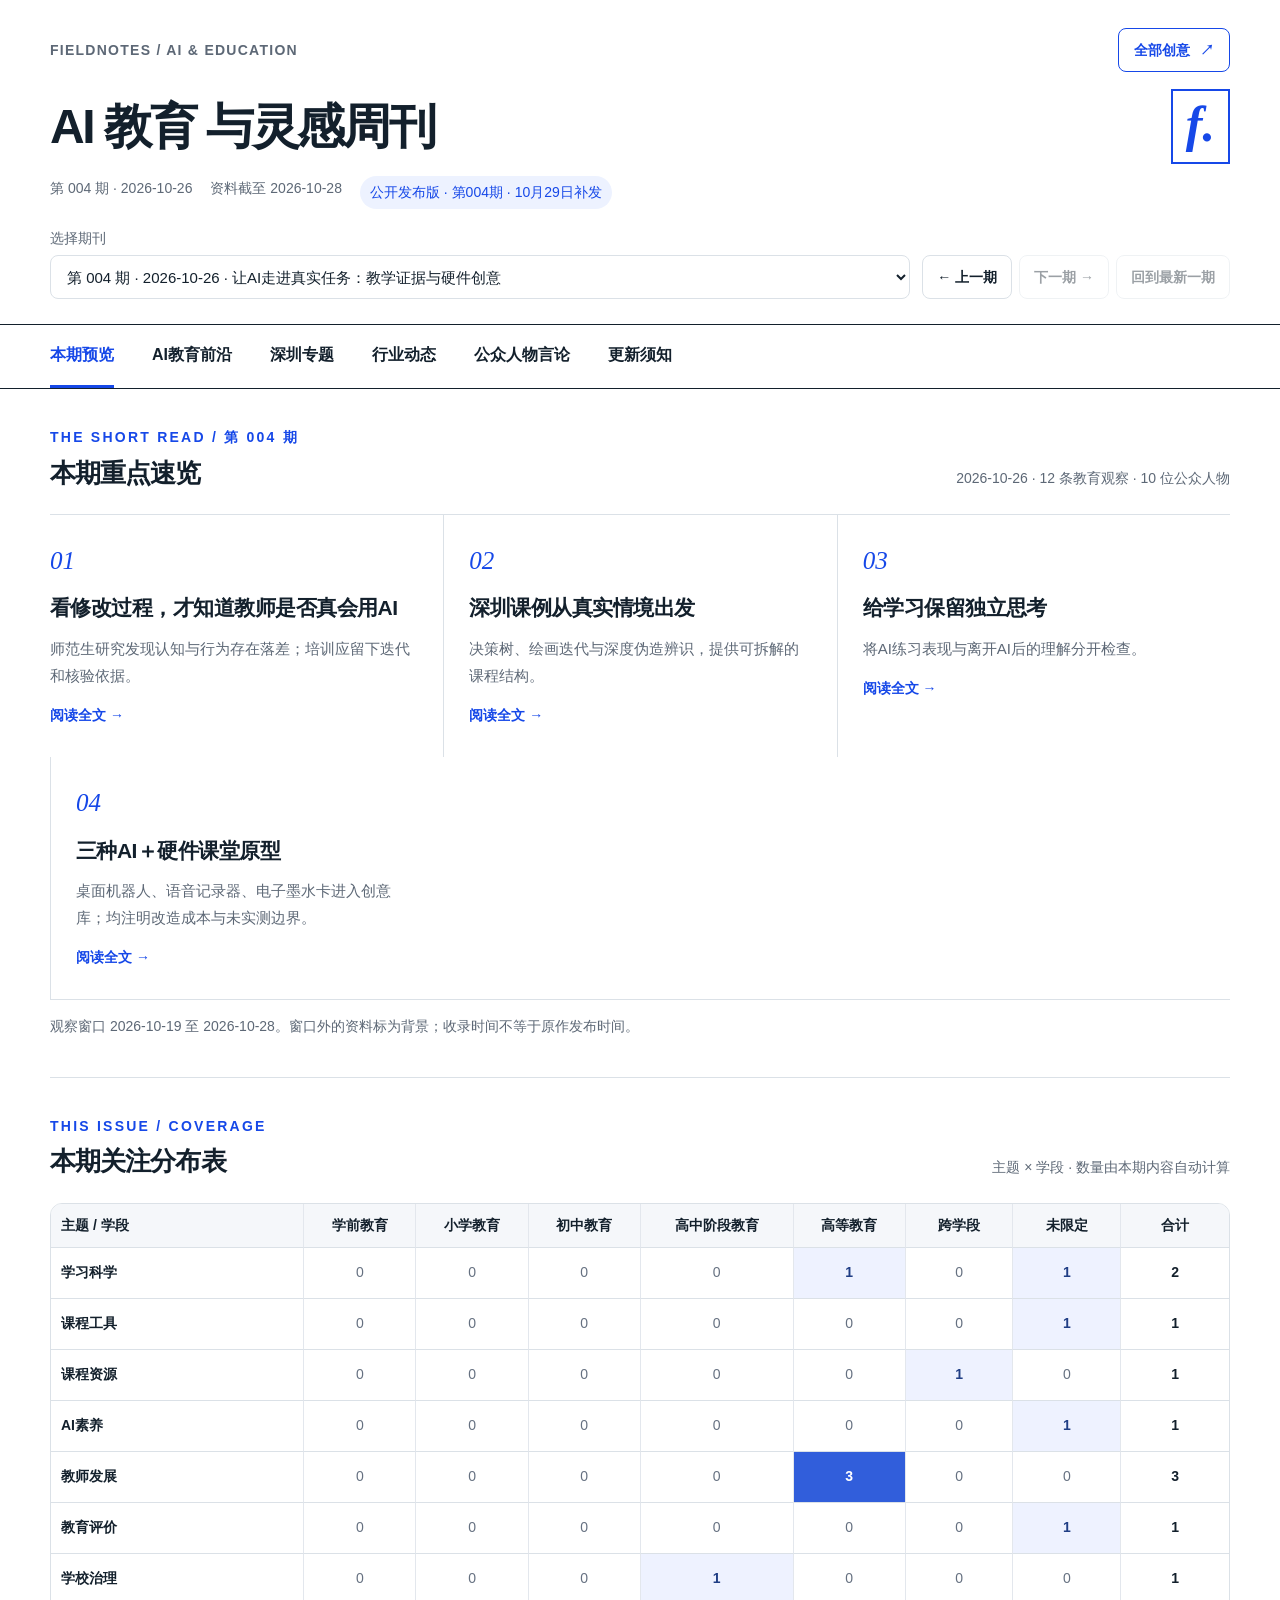
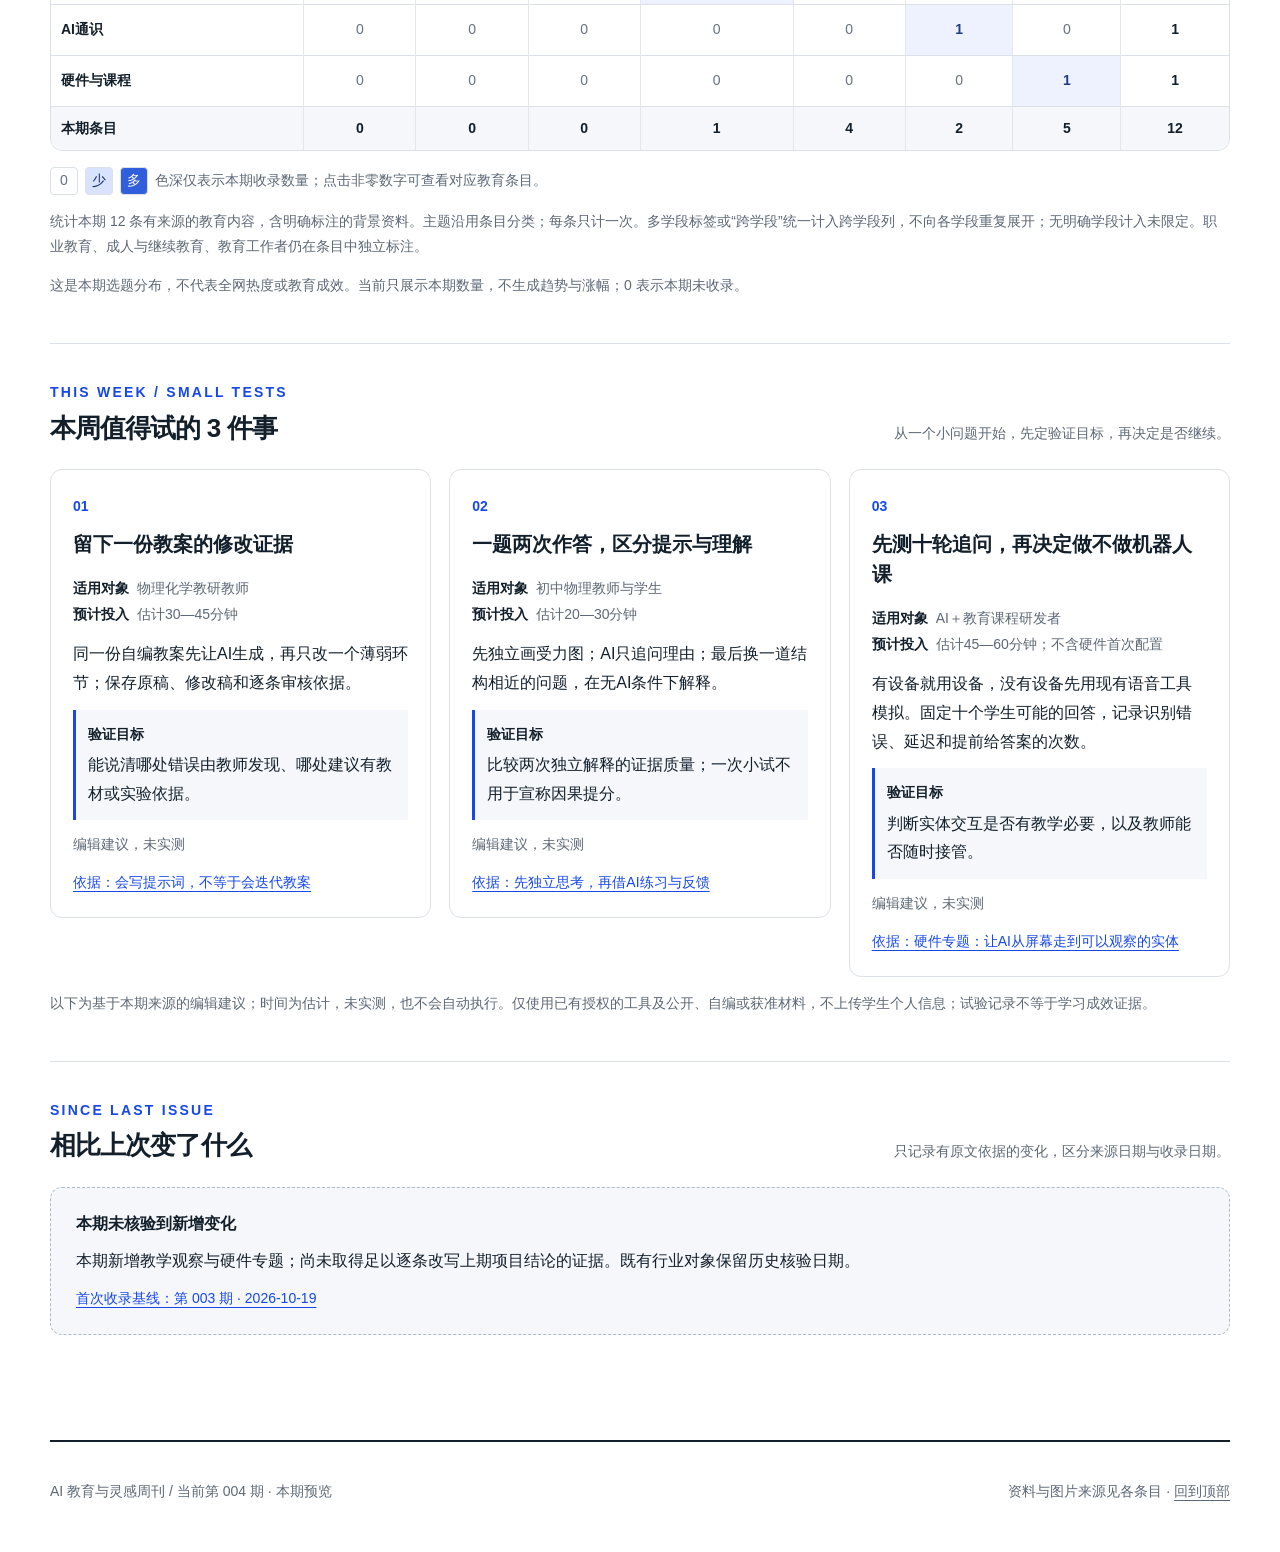
==== docs/index.html @ 8096f020 "Publish issue 004 with verified education updates and three AI hardware ideas" ====
<!doctype html><html lang="zh-CN"><head><meta charset="utf-8"><meta name="viewport" content="width=device-width,initial-scale=1"><meta name="color-scheme" content="light"><meta name="description" content="六页式AI教育周刊与独立累计创意库，保留公开来源与证据边界。"><title>AI 教育与灵感周刊 · 第 004 期</title><style>:root{--ink:#13202c;--blue:#1648e8;--pale:#edf2ff;--line:#dbe1e7;--muted:#5d6876;--paper:#fff;--soft:#f5f7fa;--radius:16px}*{box-sizing:border-box}html{scroll-behavior:smooth;scroll-padding-top:82px}body{margin:0;background:var(--paper);color:var(--ink);font-family:Inter,-apple-system,BlinkMacSystemFont,"Segoe UI","Noto Sans CJK SC","PingFang SC","Microsoft Yahei",sans-serif;font-size:16px;line-height:1.75;-webkit-font-smoothing:antialiased}a{color:var(--blue);text-underline-offset:4px}a:hover{color:#092daf}button,summary,a{-webkit-tap-highlight-color:transparent}button{font:inherit}button:focus-visible,a:focus-visible,summary:focus-visible{outline:3px solid #6f95ff;outline-offset:4px}[hidden]{display:none!important}.wrap{width:min(1180px,calc(100% - 80px));margin:auto}.masthead{padding:28px 0 24px}.eyebrow{display:flex;align-items:center;justify-content:space-between;gap:16px;font-size:13px;letter-spacing:.09em;color:var(--muted);font-weight:650}.edition{color:var(--blue);font-size:13px;background:var(--pale);padding:4px 10px;border-radius:100px;letter-spacing:0}.brand{display:flex;align-items:center;justify-content:space-between;gap:24px;margin:17px 0 12px}.brand h1{font-size:clamp(28px,4vw,48px);line-height:1.2;letter-spacing:-.05em;margin:0;font-weight:800}.mark{font-family:Georgia,serif;font-size:50px;line-height:1;font-style:italic;font-weight:800;color:var(--blue);border:2px solid var(--blue);padding:8px 13px 13px}.meta{font-size:14px;color:var(--muted);margin:0;display:flex;flex-wrap:wrap;gap:3px 18px}.nav-shell{border-block:1px solid var(--ink);background:#fffffff2;backdrop-filter:blur(12px);position:sticky;top:0;z-index:20}.nav{display:flex;gap:27px;overflow:auto;scrollbar-width:none}.nav::-webkit-scrollbar{display:none}.nav a{color:var(--ink);white-space:nowrap;text-decoration:none;font-size:14px;font-weight:700;display:block;padding:15px 0;border-bottom:3px solid transparent;min-height:54px}.nav a:hover,.nav a.active{color:var(--blue);border-bottom-color:var(--blue)}main{padding-bottom:60px}.summary-section{padding:36px 0 38px}.section-head{display:flex;align-items:flex-end;justify-content:space-between;gap:20px;margin:0 0 23px}.section-head h2{font-size:26px;letter-spacing:-.035em;line-height:1.35;margin:0}.section-kicker{font-size:12px;font-weight:750;color:var(--blue);letter-spacing:.16em;margin:0 0 6px}.section-note{font-size:14px;color:var(--muted);max-width:535px;margin:0}.three-grid{display:grid;grid-template-columns:repeat(3,1fr);gap:0;border-block:1px solid var(--line)}.summary-card{padding:24px 25px 26px 0}.summary-card+.summary-card{border-left:1px solid var(--line);padding-left:25px}.summary-number{font-family:Georgia,serif;font-size:25px;color:var(--blue);font-style:italic;display:block;margin-bottom:10px}.summary-card h3{font-size:21px;line-height:1.55;margin:0 0 10px;letter-spacing:-.025em}.summary-card p{font-size:15px;margin:0;color:var(--muted);line-height:1.8}.summary-card a{display:inline-block;margin-top:14px;text-decoration:none;font-size:14px;font-weight:700;min-height:28px}.scope-note{font-size:13px;color:var(--muted);margin:15px 0 0;line-height:1.7}.section{padding:36px 0 45px;border-top:1px solid var(--line)}.news-grid{display:grid;grid-template-columns:1fr 1fr;gap:22px}.news-card{border:1px solid var(--line);border-radius:var(--radius);padding:26px;overflow:hidden;min-width:0}.card-top{display:flex;justify-content:space-between;gap:12px;align-items:flex-start;font-size:13px;color:var(--muted);margin-bottom:14px}.pill{font-size:12px;line-height:1.5;display:inline-block;padding:4px 8px;border-radius:5px;color:#1544c2;background:var(--pale);font-weight:650}.pill.neutral{color:var(--muted);background:#eef1f5}.news-card h3{font-size:21px;line-height:1.55;margin:0 0 15px;letter-spacing:-.025em}.news-card .lead{font-size:16px;margin:0 0 17px}.detail-line{margin:10px 0;color:var(--muted);font-size:15px;line-height:1.8}.detail-line strong{color:var(--ink);display:inline;font-weight:700}.detail-line.application{background:var(--soft);padding:12px 15px;border-left:3px solid var(--blue);margin:17px 0}.facts{font-size:13px;color:var(--muted);margin-top:17px;line-height:1.7;border-top:1px dashed var(--line);padding-top:12px}.sources{display:flex;flex-wrap:wrap;gap:5px 16px;margin:13px 0 0}.sources a{font-size:13px;text-decoration:underline;overflow-wrap:anywhere}.x-grid{display:grid;grid-template-columns:1fr 1fr;gap:22px}.x-card{padding:25px;background:var(--soft);border-radius:var(--radius)}.x-card h3{font-size:20px;margin:0 0 10px}.x-card p{font-size:15px;margin:8px 0}.metrics{font-size:13px;color:var(--muted);border-top:1px solid var(--line);padding-top:12px}.filter-row{display:flex;gap:8px;flex-wrap:wrap;margin:21px 0}.filter{border:1px solid var(--line);border-radius:100px;padding:7px 15px;background:#fff;color:var(--muted);cursor:pointer;font-size:14px;min-height:40px}.filter[aria-pressed=true]{background:var(--ink);color:#fff;border-color:var(--ink)}.result-count{font-size:13px;color:var(--muted);margin:-8px 0 20px}.creative-grid{display:grid;grid-template-columns:repeat(3,1fr);gap:24px;align-items:start}.creative-card{border:1px solid var(--line);border-radius:var(--radius);overflow:hidden;min-width:0;background:#fff}.figure{margin:0;background:#edf0f5;overflow:hidden}.figure a{display:block}.figure img{display:block;width:100%;height:auto;aspect-ratio:16/10;object-fit:cover;object-position:center}.figure figcaption{font-size:12px;line-height:1.65;padding:9px 15px;color:var(--muted);background:var(--soft)}.evidence-gap{min-height:156px;display:flex;flex-direction:column;justify-content:center;padding:24px;color:var(--muted);font-size:14px;background:repeating-linear-gradient(135deg,#f5f7fa,#f5f7fa 10px,#edf0f4 10px,#edf0f4 11px)}.evidence-gap strong{color:var(--ink);font-size:16px}.creative-body{padding:21px}.creative-body h3{font-size:21px;line-height:1.5;letter-spacing:-.035em;margin:11px 0 13px}.creative-body p{font-size:15px;margin:10px 0}.creative-number{font-size:12px;font-weight:700;color:var(--muted);margin-right:9px}.tools{font-size:13px!important;color:var(--muted)}.tools strong{font-weight:600;color:var(--ink)}details{margin-top:15px;border-top:1px solid var(--line);padding-top:12px}summary{cursor:pointer;font-weight:700;font-size:14px;color:var(--blue);padding:4px 0;min-height:36px}details p{font-size:14px!important;line-height:1.9}details p strong{display:block;color:var(--ink)}.creative-body .facts{font-size:12px}.empty-filter{background:var(--soft);padding:28px;border-radius:12px;color:var(--muted)}.watchlist-grid{display:grid;grid-template-columns:repeat(4,1fr);gap:18px}.watch-group{padding:22px;background:var(--soft);border-radius:12px}.watch-group h3{font-size:16px;margin:0 0 15px;color:var(--blue)}.watch-item{border-top:1px solid var(--line);padding:13px 0 0;margin-top:13px}.watch-item:first-of-type{padding-top:0;margin-top:0;border-top:0}.watch-item a{font-size:15px;font-weight:700;text-decoration:none}.watch-item p{font-size:13px;margin:4px 0;color:var(--muted);line-height:1.7}.archive{display:flex;gap:24px;align-items:center;justify-content:space-between;background:var(--pale);border-radius:12px;padding:23px 26px}.archive h3{font-size:18px;margin:0 0 5px}.archive p{font-size:14px;margin:0;color:var(--muted)}.archive a{white-space:nowrap;font-size:14px;font-weight:700}.method{display:grid;grid-template-columns:1fr 1fr;gap:35px}.method h3{font-size:16px;margin:0 0 12px}.method p,.method li{font-size:14px;color:var(--muted);line-height:1.9}.method ol{padding-left:21px;margin:0}.footer{border-top:2px solid var(--ink);padding:23px 0 35px;font-size:13px;color:var(--muted)}.footer-inner{display:flex;justify-content:space-between;gap:20px}.footer a{color:var(--muted)}.skip{position:absolute;left:12px;top:-90px;z-index:40;padding:10px;background:#fff}.skip:focus{top:10px}.note-box{padding:17px 20px;background:var(--soft);border-radius:10px;font-size:14px;color:var(--muted);margin:15px 0}.all-source-label{font-size:12px;color:var(--muted)}
@media(max-width:1000px){.wrap{width:calc(100% - 48px)}.creative-grid{grid-template-columns:repeat(2,1fr)}.watchlist-grid{grid-template-columns:repeat(2,1fr)}.summary-card h3{font-size:19px}.section-note{max-width:450px}.nav{gap:23px}}
@media(max-width:650px){.wrap{width:calc(100% - 36px)}.masthead{padding:20px 0 19px}.eyebrow{font-size:11px;gap:8px;letter-spacing:.07em}.edition{font-size:11px;padding:3px 8px;white-space:nowrap}.brand{margin:17px 0 13px;gap:12px}.brand h1{font-size:30px;letter-spacing:-.055em;line-height:1.28}.mark{font-size:33px;padding:7px 8px 10px;border-width:1.5px}.meta{font-size:12px;gap:3px 12px}.nav{gap:23px}.nav a{font-size:13px;padding:13px 0;min-height:51px}.summary-section{padding:27px 0 27px}.section-head{display:block;margin-bottom:19px}.section-head h2{font-size:24px}.section-note{font-size:14px;margin-top:9px}.three-grid{grid-template-columns:1fr}.summary-card{padding:19px 0 20px;display:grid;grid-template-columns:33px 1fr;column-gap:9px}.summary-card+.summary-card{border-left:0;border-top:1px solid var(--line);padding:20px 0}.summary-number{grid-row:1/4;font-size:23px;margin:0;line-height:1.45}.summary-card h3{font-size:20px;margin-bottom:7px}.summary-card p{font-size:14px}.summary-card a{margin-top:9px}.scope-note{font-size:12px}.section{padding:28px 0 32px}.news-grid,.x-grid{grid-template-columns:1fr;gap:16px}.news-card{padding:21px;border-radius:12px}.news-card h3{font-size:20px}.news-card .lead{font-size:15px}.detail-line{font-size:14px}.creative-grid{grid-template-columns:1fr;gap:20px}.creative-body{padding:21px}.creative-body h3{font-size:22px}.creative-body p{font-size:16px}.figure img{aspect-ratio:16/10}.filter-row{gap:7px;margin:18px 0}.filter{font-size:13px;padding:7px 13px}.watchlist-grid{gap:12px}.watch-group{padding:16px}.watch-item a{font-size:14px}.archive{align-items:flex-start;flex-direction:column;gap:12px;padding:20px}.method{grid-template-columns:1fr;gap:24px}.footer-inner{display:block}.footer-inner p{margin:4px 0}.facts{font-size:12px}}
@media(prefers-reduced-motion:reduce){html{scroll-behavior:auto}*{transition:none!important}}
@media print{.nav-shell,.filter-row,.skip{display:none}.wrap{width:100%}.creative-grid{grid-template-columns:repeat(2,1fr)}.news-card,.creative-card{break-inside:avoid}details{display:block}details>*{display:block}.section{break-before:auto}.masthead{padding-top:0}a{color:var(--ink)}}
@media(max-width:650px){.brand h1 span{display:block}.brand h1{font-size:29px}.mark{font-size:38px}}
.figure img{object-fit:contain}.image-counter{font-size:12px;color:var(--muted)}
.news-card .lead,.detail-line,.creative-body p,.x-card p{font-size:16px}.creative-body details p{font-size:16px!important}.creative-body .tools{font-size:14px!important}.creative-body .facts{font-size:12px}.x-card .metrics{font-size:14px}.sources a{font-size:14px}
.creative-body p.freshness{font-size:12px;color:var(--blue);font-weight:650;line-height:1.7;margin:-3px 0 13px}
/* v2 archive and persistent catalog */
button,select,input{font:inherit}select,input{max-width:100%;color:var(--ink);background:white;border:1px solid var(--line);border-radius:8px;padding:10px 12px;min-height:44px}button{cursor:pointer}button:disabled{opacity:.42;cursor:default}select:focus-visible,input:focus-visible{outline:3px solid #6f95ff;outline-offset:3px}.view-tabs{display:grid;grid-template-columns:1fr 1fr;gap:14px;margin:25px 0 22px}.view-tab{border:1px solid var(--line);border-radius:12px;background:white;text-align:left;padding:18px 22px;color:var(--ink);min-width:0}.view-tab strong{display:block;font-size:20px;line-height:1.4;margin-bottom:5px}.view-tab span{font-size:13px;line-height:1.6;color:var(--muted);display:block}.view-tab[aria-selected=true]{border-color:var(--blue);background:var(--pale)}.view-tab[aria-selected=true] strong{color:var(--blue)}.issue-toolbar{display:flex;align-items:flex-end;gap:12px;flex-wrap:wrap;margin:17px 0 0}.issue-picker{display:grid;gap:5px;flex:1;min-width:230px;font-size:13px;color:var(--muted)}.issue-buttons{display:flex;gap:7px;flex-wrap:wrap}.button{border:1px solid var(--line);border-radius:8px;padding:9px 14px;color:var(--ink);background:white;min-height:44px;display:inline-block;text-decoration:none;font-weight:650;font-size:14px}.button.primary{color:white;background:var(--blue);border-color:var(--blue)}.button:hover:not(:disabled){background:var(--pale);color:var(--blue)}.nav button{color:var(--ink);white-space:nowrap;text-decoration:none;font-size:14px;font-weight:700;padding:15px 0;border:0;border-bottom:3px solid transparent;min-height:54px;background:none;cursor:pointer}.nav button.active,.nav button:hover{color:var(--blue);border-bottom-color:var(--blue)}.sr-only{position:absolute;width:1px;height:1px;padding:0;margin:-1px;overflow:hidden;clip:rect(0,0,0,0);white-space:nowrap;border:0}.tag-list{display:flex;gap:6px;flex-wrap:wrap;margin:8px 0 12px}.issue-note{font-size:14px;color:var(--muted);margin:0 0 22px}.catalog-head{padding-top:34px}.library-actions{display:flex;gap:9px;flex-wrap:wrap;margin-top:16px}.catalog-controls{border-block:1px solid var(--line);padding:20px 0;margin-bottom:24px}.filter-set{border:0;margin:0 0 15px;padding:0;min-width:0}.filter-set legend{font-size:13px;font-weight:750;margin:0 0 9px;float:none}.filter-set .filter-row{margin:0}.filter-set .filter{min-height:44px;border-radius:7px;padding:7px 11px}.scope-row{display:flex;flex-wrap:wrap;gap:9px;margin-bottom:12px}.scope-button{border:1px solid var(--line);background:white;border-radius:8px;min-height:44px;padding:8px 16px;font-weight:650}.scope-button[aria-pressed=true]{background:var(--blue);border-color:var(--blue);color:white}.search-row{display:grid;grid-template-columns:minmax(180px,1fr) 170px auto;gap:12px;align-items:end;margin-top:18px}.search-row label{display:grid;gap:5px;font-size:13px;font-weight:650}.criteria-note{font-size:13px;color:var(--muted);line-height:1.8;margin:14px 0 0}.creative-card{scroll-margin-top:78px}.creative-body .tag-list .pill{font-size:11px}.creative-body .catalog-meta{font-size:12px;line-height:1.9;color:var(--muted);margin:14px 0 0}.creative-body .uses{font-size:14px;color:var(--muted)}.featured-grid{display:grid;grid-template-columns:repeat(3,1fr);gap:16px}.featured-card{border:1px solid var(--line);padding:20px;border-radius:12px;min-width:0}.featured-card h3{font-size:18px;line-height:1.5;margin:8px 0}.featured-card p{font-size:14px;color:var(--muted);margin:9px 0}.text-button{border:0;background:none;padding:8px 0;color:var(--blue);font-weight:700;text-align:left;min-height:40px;font-size:14px}.x-card{min-width:0;overflow-wrap:anywhere}.x-card .role{font-size:13px;color:var(--muted)}.x-card details .facts{font-size:12px}.archive-list{display:grid;gap:10px}.archive-item{display:flex;align-items:center;justify-content:space-between;gap:20px;border:1px solid var(--line);padding:18px 22px;border-radius:10px}.archive-item p{font-size:13px;color:var(--muted);margin:3px 0}.requirements{margin-top:28px}.requirements article{max-width:850px}.requirements h3{font-size:18px;margin-top:28px}.requirements p,.requirements li{font-size:15px;color:var(--muted)}.requirements summary{font-size:18px}.nojs{padding:14px;background:#fff4d3;border-radius:8px}.evidence-gap{min-height:200px}.all-source-label{line-height:1.8}.figure img{height:auto;object-fit:contain}.news-card .lead{font-size:16px}.pill{overflow-wrap:anywhere}.subhead{font-size:17px;margin:22px 0 12px}.scope-note{max-width:90ch}
@media(max-width:900px){.featured-grid{grid-template-columns:repeat(2,1fr)}}
@media(max-width:650px){.view-tabs{gap:9px;margin:20px 0}.view-tab{padding:15px 13px}.view-tab strong{font-size:18px}.view-tab span{font-size:12px}.issue-toolbar{gap:10px}.issue-picker{min-width:0;flex-basis:100%}.issue-picker select{width:100%}.issue-buttons{width:100%}.issue-buttons .button{flex:1;padding:9px 7px;font-size:13px}.nav button{font-size:13px;min-height:51px;padding:13px 0}.search-row{grid-template-columns:1fr 1fr;gap:10px}.search-row label:first-child{grid-column:1/-1}.search-row .button{height:46px}.featured-grid{grid-template-columns:1fr}.featured-card{padding:18px}.archive-item{align-items:flex-start;gap:12px;flex-direction:column;padding:18px}.filter-set .filter{font-size:12px;padding:7px 9px}.catalog-head{padding-top:27px}.scope-button{font-size:13px;padding:9px 12px}.tag-list{gap:5px}.library-actions .button{font-size:13px}.brand h1{font-size:29px}.issue-note{font-size:13px}.catalog-meta{overflow-wrap:anywhere}}
@media print{.issue-toolbar,.view-tabs,.catalog-controls,.library-actions,.text-button{display:none}.featured-grid{grid-template-columns:repeat(2,1fr)}.creative-card[hidden]{display:none!important}}
/* v3: a focused weekly, with the cumulative library on its own route. */
.library-shortcut{display:inline-flex;gap:10px;align-items:center;justify-content:center;min-height:44px;padding:8px 15px;border:1px solid var(--blue);border-radius:8px;color:var(--blue);font-size:14px;font-weight:750;letter-spacing:0;text-decoration:none;white-space:nowrap;background:#fff}.library-shortcut:hover,.library-shortcut.current{background:var(--pale)}.eyebrow{font-size:14px}.edition{font-size:14px}.masthead{padding-bottom:25px}.weekly-page{scroll-margin-top:80px}.weekly-page>.section:first-child{border-top:0}.nav{gap:38px}.nav a{font-size:16px;padding:16px 0;min-height:58px}.library-return-row{display:flex;justify-content:space-between;align-items:center;gap:14px;margin:0 0 28px}.library-badge{font-size:14px;color:var(--muted)}.matrix-scroll{width:100%;overflow-x:auto;border:1px solid var(--line);border-radius:12px;-webkit-overflow-scrolling:touch}.matrix-scroll:focus-visible{outline:3px solid #6f95ff;outline-offset:3px}.attention-table{border-collapse:separate;border-spacing:0;width:100%;min-width:780px;font-size:14px;text-align:center;line-height:1.5}.attention-table th,.attention-table td{padding:11px 10px;border-bottom:1px solid var(--line);border-right:1px solid #e3e7ed}.attention-table thead th{background:var(--soft);font-weight:700;vertical-align:middle;min-width:74px}.attention-table th:first-child{min-width:174px;text-align:left;position:sticky;left:0;background:#fff;z-index:1}.attention-table thead th:first-child,.attention-table tfoot th:first-child{background:var(--soft)}.attention-table th:last-child,.attention-table td:last-child{border-right:0}.attention-table tfoot td,.attention-table tfoot th{font-weight:750;background:var(--soft);border-bottom:0}.heat{font-variant-numeric:tabular-nums}.heat a{display:flex;align-items:center;justify-content:center;min-height:28px;color:inherit;text-decoration:none;font-weight:750;border-radius:5px}.heat a:hover{outline:2px solid var(--blue)}.heat-0{background:#fff;color:#657080}.heat-1{background:#eef2ff;color:#203e85}.heat-2{background:#d9e3ff;color:#173477}.heat-3{background:#abc1ff;color:#102f76}.heat-4{background:#315edb;color:#fff}.row-total{font-weight:750}.matrix-key{display:flex;gap:7px;align-items:center;flex-wrap:wrap;font-size:14px;color:var(--muted);margin:16px 0 0}.matrix-key .heat{display:inline-flex;align-items:center;justify-content:center;min-width:28px;min-height:28px;border:1px solid var(--line);border-radius:4px;font-size:14px}.criteria-note,.scope-note,.section-kicker,.card-top,.pill,.facts,.all-source-label,.footer,.image-counter,.figure figcaption,.creative-number,.result-count,.filter-set legend,.issue-picker,.search-row label,.creative-body .catalog-meta,.creative-body .freshness,.creative-body .facts,.creative-body .tag-list .pill,.x-card .role{font-size:14px!important}.requirements-copy{max-width:850px}.requirements-copy h3{font-size:20px;margin:30px 0 10px}.requirements-copy p,.requirements-copy li{font-size:16px;line-height:1.9;color:var(--muted)}.issue-picker select{font-size:15px}.catalog-controls .filter,.scope-button{font-size:14px}.brand h1 span+span:before{content:' '}
@media(max-width:650px){.eyebrow{gap:12px;font-size:14px;line-height:1.45;letter-spacing:.025em}.eyebrow>span{max-width:195px}.library-shortcut{font-size:14px;min-width:108px;padding:8px 11px;gap:6px}.meta{font-size:14px;gap:7px 12px}.edition{font-size:14px}.brand{margin-top:22px}.brand h1{font-size:29px}.brand h1 span+span:before{content:''}.nav{display:grid;grid-template-columns:repeat(5,1fr);gap:5px;overflow:visible}.nav a{font-size:14px;white-space:normal;display:flex;text-align:center;align-items:center;justify-content:center;line-height:1.45;padding:13px 1px;min-height:63px}.issue-buttons .button{font-size:14px;padding:9px 6px}.issue-picker select{font-size:14px}.section-kicker{letter-spacing:.07em}.library-return-row{align-items:flex-start;margin-bottom:24px}.library-return-row .button{max-width:78%}.library-badge{line-height:1.5}.filter-set .filter{font-size:14px;padding:8px 10px}.scope-button{font-size:14px}.issue-note{font-size:14px}.matrix-key{font-size:14px;line-height:1.8}.attention-table th,.attention-table td{padding:9px 8px}.attention-table th:first-child{min-width:163px}.weekly-page{scroll-margin-top:74px}}
@media print{.library-shortcut,.library-return-row,.nav-shell{display:none}.matrix-scroll{overflow:visible}.attention-table{min-width:0;font-size:10px}.attention-table th,.attention-table td{padding:6px 3px}.attention-table th:first-child{position:static;min-width:0}.attention-table thead th{min-width:0}}

/* v4: compact, evidenced person profiles above the original issue update. */
.x-grid{align-items:start}.person-card{background:#fff;border:1px solid var(--line);scroll-margin-top:82px}.profile-heading{display:grid;grid-template-columns:88px minmax(0,1fr);gap:18px;align-items:center}.portrait-link{display:block;width:88px;height:104px;border-radius:10px;overflow:hidden;background:var(--soft)}.portrait{display:block;width:88px;height:104px;object-fit:cover;object-position:center 30%}.portrait-placeholder{display:flex;width:88px;height:104px;align-items:center;justify-content:center;border:1px dashed #aab7c8;border-radius:10px;background:var(--soft);text-align:center;font-size:14px;line-height:1.5;color:var(--muted)}.x-card .profile-kicker{color:var(--blue);font-size:14px;margin:0 0 3px}.x-card h3.person-name{font-size:23px;line-height:1.3;letter-spacing:-.025em;margin:0 0 6px}.x-card p.person-identity{font-size:14px;line-height:1.65;margin:0;color:var(--muted)}.x-card p.person-bio{margin:18px 0 12px;line-height:1.8}.person-bio span+span:before{content:' '}.x-card p.follow-reason{font-size:15px;line-height:1.8;color:var(--muted);margin:12px 0}.follow-reason strong{color:var(--ink);display:block;font-size:14px;font-weight:700}.profile-details{margin-top:14px;padding-top:9px}.profile-details summary{min-height:44px;display:list-item;padding:8px 0;font-size:14px}.contribution-list{padding-left:21px;margin:11px 0 17px}.contribution-list li{padding-left:2px;margin:0 0 16px}.profile-details .contribution-list p{font-size:16px!important;line-height:1.8;margin:0}.contribution-list .sources{margin-top:5px}.x-card p.profile-source-label{font-size:14px!important;font-weight:700;margin:16px 0 0}.x-card .portrait-credit,.x-card .portrait-rights{font-size:14px!important;color:var(--muted);line-height:1.75;margin:12px 0 0}.x-card p.profile-updated{font-size:14px;color:var(--muted);margin:8px 0 0}.person-update{margin-top:21px;padding-top:21px;border-top:1px solid var(--line)}.person-update .card-top{margin-bottom:11px;align-items:center;flex-wrap:wrap}.person-update h4{font-size:20px;line-height:1.5;letter-spacing:-.025em;margin:10px 0 12px}.person-update .role{margin-bottom:8px}.person-card a{overflow-wrap:anywhere}.person-card p,.person-card li{max-width:100%}.person-update .all-source-label{font-size:14px!important}.person-card:focus{outline:3px solid #6f95ff;outline-offset:4px}
@media(max-width:650px){.person-card{padding:20px;border-radius:12px}.profile-heading{grid-template-columns:68px minmax(0,1fr);gap:13px}.portrait-link,.portrait,.portrait-placeholder{width:68px;height:82px}.portrait-placeholder{font-size:14px}.x-card h3.person-name{font-size:22px}.x-card p.person-bio{font-size:16px;margin:15px 0 10px}.person-update{margin-top:17px;padding-top:17px}.profile-details{margin-top:10px}.x-card p.follow-reason{font-size:15px}.person-card{scroll-margin-top:74px}}

/* v4: bounded editorial tests and evidence-aware change records. */
.experiment-grid{display:grid;grid-template-columns:repeat(3,minmax(0,1fr));gap:18px;align-items:start}.experiment-card{border:1px solid var(--line);border-radius:12px;padding:22px;min-width:0}.experiment-number{font-size:14px;font-weight:750;color:var(--blue)}.experiment-card h3{font-size:20px;line-height:1.5;margin:9px 0 16px}.experiment-card p{font-size:16px;line-height:1.8;margin:12px 0}.experiment-card .experiment-meta{font-size:14px;color:var(--muted);line-height:1.9}.experiment-meta strong{font-weight:700;color:var(--ink);margin-right:8px}.verification-goal{padding:12px;background:var(--soft);border-left:3px solid var(--blue)}.verification-goal strong{display:block;font-size:14px;margin-bottom:4px}.experiment-card .experiment-status{font-size:14px;color:var(--muted)}.changes-baseline{border:1px dashed #acbacd;border-radius:12px;padding:22px 25px;background:var(--soft)}.changes-baseline p{margin:0 0 9px;font-size:16px}.changes-baseline a{font-size:14px}.change-list{display:grid;gap:18px}.change-card{border:1px solid var(--line);border-radius:12px;padding:22px}.change-card h3{font-size:20px}.evidence-types{padding-left:21px;margin-top:0}.evidence-types li{margin-bottom:11px}.evidence-types strong{color:var(--ink);display:block}.revision-log{list-style:none!important;padding-left:0!important}.revision-log li{padding:10px 0;border-bottom:1px solid var(--line)}.revision-log li:first-child{padding-top:0}.revision-log strong{display:block;color:var(--ink);font-size:14px}.revision-log span{display:block;margin-top:3px}.method .no-corrections{font-size:14px}.method h3:not(:first-child){margin-top:22px}
@media(max-width:900px){.experiment-grid{grid-template-columns:1fr}.experiment-card{padding:21px}.experiment-card h3{margin-top:5px}.changes-baseline{padding:20px}}

.contribution-title{display:block;font-size:16px;line-height:1.65;margin-bottom:5px}.profile-details .contribution-list p.contribution-boundary,.profile-details .profile-limit{font-size:14px!important;color:var(--muted);line-height:1.8;margin-top:7px}.x-card .evidence-update-note{font-size:14px;color:var(--muted);line-height:1.8;border-left:2px solid var(--line);padding-left:10px;margin-top:13px}.evidence-updates{padding-left:21px}.evidence-updates strong{font-size:14px;color:var(--ink)}

/* Shenzhen issue-scoped cards */
.shenzhen-grid{display:grid;grid-template-columns:repeat(2,minmax(0,1fr));gap:22px}.shenzhen-card{padding:25px;border:1px solid var(--line);border-radius:16px;background:var(--paper);min-width:0}.shenzhen-card h3{font-size:22px;line-height:1.5;margin:8px 0 16px}.shenzhen-card .section-kicker{letter-spacing:.025em}.shenzhen-group-title{margin-top:36px;font-size:23px}.shenzhen-card .sources{overflow-wrap:anywhere}@media(max-width:650px){.shenzhen-grid{grid-template-columns:1fr}.shenzhen-card{padding:20px}.shenzhen-card h3{font-size:21px}.nav{gap:3px}.nav a{font-size:13px}}

/* Issue 002 industry review extension */
.education-group-nav,.industry-index{display:flex;flex-wrap:wrap;gap:10px;margin:22px 0}.education-group-nav a,.industry-index a{display:block;padding:8px 14px;border:1px solid var(--line);border-radius:8px;font-size:14px;text-decoration:none}.education-group{padding-top:20px}.education-group>h3{font-size:23px}.industry-grid{display:grid;grid-template-columns:1fr 1fr;gap:24px;align-items:start}.industry-card{border:1px solid var(--line);border-radius:16px;padding:26px;min-width:0}.industry-card h3{font-size:23px;line-height:1.5;margin:10px 0}.industry-card h4{margin:18px 0 7px;font-size:15px}.industry-card p,.industry-card li{font-size:15px;overflow-wrap:anywhere}.industry-card ul{padding-left:20px}.industry-finance{background:var(--soft);border-left:3px solid var(--blue);padding:16px;margin:16px 0}.industry-finance p{margin:7px 0}.industry-boundary{font-size:13px!important;color:var(--muted)}.industry-followup{border-top:1px dashed var(--line);padding-top:12px}.industry-pending{padding:20px;background:var(--soft);border-radius:12px;margin-top:24px}@media(max-width:700px){.industry-grid{grid-template-columns:1fr}.industry-card{padding:20px}.nav{gap:20px}}

.industry-course-compare{margin:28px 0;padding:20px;background:var(--soft);border-radius:12px}.industry-compare-card{padding:16px;background:white;border:1px solid var(--line);border-radius:10px}.industry-compare-card h4{margin:0 0 8px}.industry-compare-card .detail-line{font-size:14px}
</style></head><body><a class="skip" href="#main">跳到正文</a><header class="wrap masthead" id="top"><div class="eyebrow"><span>FIELDNOTES / AI & EDUCATION</span><a id="open-library" class="library-shortcut" href="#issue=004&amp;page=preview&amp;view=library" data-open-library>全部创意 <span aria-hidden="true">↗</span></a></div><div class="brand"><h1><span>AI 教育</span><span>与灵感周刊</span></h1><span class="mark" aria-hidden="true">f.</span></div><p class="meta"><span id="issue-label">第 004 期 · 2026-10-26</span><span>资料截至 2026-10-28</span><span class="edition">公开发布版 · 第004期 · 10月29日补发</span></p><div class="issue-toolbar" id="issue-toolbar"><label class="issue-picker" for="issue-select">选择期刊<select id="issue-select"><option value="004" selected>第 004 期 · 2026-10-26 · 让AI走进真实任务：教学证据与硬件创意</option><option value="003">第 003 期 · 2026-10-19 · 从工具采用到学习证据</option><option value="002">第 002 期 · 2026-10-12 · 从AI辅助到独立学习</option><option value="001">第 001 期 · 2026-10-06 · 全球 AI 教育与创意观察</option></select></label><div class="issue-buttons"><button id="previous-issue" class="button" disabled>← 上一期</button><button id="next-issue" class="button" disabled>下一期 →</button><button id="latest-issue" class="button" disabled>回到最新一期</button></div></div><p class="sr-only" id="issue-status" aria-live="polite"></p></header><div class="nav-shell" id="weekly-navigation"><nav class="wrap nav" aria-label="周报页面"><a href="#issue=004&amp;page=preview" data-page="preview" class="active" aria-current="page">本期预览</a><a href="#issue=004&amp;page=education" data-page="education">AI教育前沿</a><a href="#issue=004&amp;page=shenzhen" data-page="shenzhen">深圳专题</a><a href="#issue=004&amp;page=industry" data-page="industry">行业动态</a><a href="#issue=004&amp;page=people" data-page="people">公众人物言论</a><a href="#issue=004&amp;page=updates" data-page="updates">更新须知</a></nav></div><main class="wrap" id="main"><noscript><p class="nojs">请启用浏览器 JavaScript 以使用六个页面、切期与独立创意库。当前显示最新一期预览。</p></noscript><div id="weekly-panel"><div id="issue-content"><div class="weekly-page" id="page-preview" data-weekly-page="preview"><section class="summary-section" id="digest"><div class="section-head"><div><p class="section-kicker">THE SHORT READ / 第 004 期</p><h2>本期重点速览</h2></div><p class="section-note">2026-10-26 · 12 条教育观察 · 10 位公众人物</p></div><div class="three-grid"><article class="summary-card"><span class="summary-number">01</span><h3>看修改过程，才知道教师是否真会用AI</h3><p>师范生研究发现认知与行为存在落差；培训应留下迭代和核验依据。</p><a href="#issue=004&amp;page=education&amp;focus=e004-01" data-page="education" data-focus="e004-01">阅读全文 →</a></article><article class="summary-card"><span class="summary-number">02</span><h3>深圳课例从真实情境出发</h3><p>决策树、绘画迭代与深度伪造辨识，提供可拆解的课程结构。</p><a href="#issue=004&amp;page=education&amp;focus=e004-11" data-page="education" data-focus="e004-11">阅读全文 →</a></article><article class="summary-card"><span class="summary-number">03</span><h3>给学习保留独立思考</h3><p>将AI练习表现与离开AI后的理解分开检查。</p><a href="#issue=004&amp;page=education&amp;focus=e004-02" data-page="education" data-focus="e004-02">阅读全文 →</a></article><article class="summary-card"><span class="summary-number">04</span><h3>三种AI＋硬件课堂原型</h3><p>桌面机器人、语音记录器、电子墨水卡进入创意库；均注明改造成本与未实测边界。</p><a href="#issue=004&amp;page=education&amp;focus=e004-12" data-page="education" data-focus="e004-12">阅读全文 →</a></article></div><p class="scope-note">观察窗口 2026-10-19 至 2026-10-28。窗口外的资料标为背景；收录时间不等于原作发布时间。</p></section><section class="section" id="distribution"><div class="section-head"><div><p class="section-kicker">THIS ISSUE / COVERAGE</p><h2>本期关注分布表</h2></div><p class="section-note">主题 × 学段 · 数量由本期内容自动计算</p></div><div class="matrix-scroll" role="region" aria-label="本期关注分布表，可横向滚动" tabindex="0"><table class="attention-table"><caption class="sr-only">第 004 期教育收录：按原有主题标签与单一学段桶统计，共 12 条。</caption><thead><tr><th scope="col">主题 / 学段</th><th scope="col">学前教育</th><th scope="col">小学教育</th><th scope="col">初中教育</th><th scope="col">高中阶段教育</th><th scope="col">高等教育</th><th scope="col">跨学段</th><th scope="col">未限定</th><th scope="col">合计</th></tr></thead><tbody><tr><th scope="row">学习科学</th><td class="heat heat-0" data-topic="学习科学" data-stage="学前教育" data-count="0"><span>0</span></td><td class="heat heat-0" data-topic="学习科学" data-stage="小学教育" data-count="0"><span>0</span></td><td class="heat heat-0" data-topic="学习科学" data-stage="初中教育" data-count="0"><span>0</span></td><td class="heat heat-0" data-topic="学习科学" data-stage="高中阶段教育" data-count="0"><span>0</span></td><td class="heat heat-1" data-topic="学习科学" data-stage="高等教育" data-count="1"><a href="#issue=004&amp;page=education&amp;focus=e004-01" data-page="education" data-focus="e004-01" aria-label="学习科学，高等教育，1 条，查看教育前沿">1</a></td><td class="heat heat-0" data-topic="学习科学" data-stage="跨学段" data-count="0"><span>0</span></td><td class="heat heat-1" data-topic="学习科学" data-stage="未限定" data-count="1"><a href="#issue=004&amp;page=education&amp;focus=e004-02" data-page="education" data-focus="e004-02" aria-label="学习科学，未限定，1 条，查看教育前沿">1</a></td><td class="row-total">2</td></tr><tr><th scope="row">课程工具</th><td class="heat heat-0" data-topic="课程工具" data-stage="学前教育" data-count="0"><span>0</span></td><td class="heat heat-0" data-topic="课程工具" data-stage="小学教育" data-count="0"><span>0</span></td><td class="heat heat-0" data-topic="课程工具" data-stage="初中教育" data-count="0"><span>0</span></td><td class="heat heat-0" data-topic="课程工具" data-stage="高中阶段教育" data-count="0"><span>0</span></td><td class="heat heat-0" data-topic="课程工具" data-stage="高等教育" data-count="0"><span>0</span></td><td class="heat heat-0" data-topic="课程工具" data-stage="跨学段" data-count="0"><span>0</span></td><td class="heat heat-1" data-topic="课程工具" data-stage="未限定" data-count="1"><a href="#issue=004&amp;page=education&amp;focus=e004-03" data-page="education" data-focus="e004-03" aria-label="课程工具，未限定，1 条，查看教育前沿">1</a></td><td class="row-total">1</td></tr><tr><th scope="row">课程资源</th><td class="heat heat-0" data-topic="课程资源" data-stage="学前教育" data-count="0"><span>0</span></td><td class="heat heat-0" data-topic="课程资源" data-stage="小学教育" data-count="0"><span>0</span></td><td class="heat heat-0" data-topic="课程资源" data-stage="初中教育" data-count="0"><span>0</span></td><td class="heat heat-0" data-topic="课程资源" data-stage="高中阶段教育" data-count="0"><span>0</span></td><td class="heat heat-0" data-topic="课程资源" data-stage="高等教育" data-count="0"><span>0</span></td><td class="heat heat-1" data-topic="课程资源" data-stage="跨学段" data-count="1"><a href="#issue=004&amp;page=education&amp;focus=e004-04" data-page="education" data-focus="e004-04" aria-label="课程资源，跨学段，1 条，查看教育前沿">1</a></td><td class="heat heat-0" data-topic="课程资源" data-stage="未限定" data-count="0"><span>0</span></td><td class="row-total">1</td></tr><tr><th scope="row">AI素养</th><td class="heat heat-0" data-topic="AI素养" data-stage="学前教育" data-count="0"><span>0</span></td><td class="heat heat-0" data-topic="AI素养" data-stage="小学教育" data-count="0"><span>0</span></td><td class="heat heat-0" data-topic="AI素养" data-stage="初中教育" data-count="0"><span>0</span></td><td class="heat heat-0" data-topic="AI素养" data-stage="高中阶段教育" data-count="0"><span>0</span></td><td class="heat heat-0" data-topic="AI素养" data-stage="高等教育" data-count="0"><span>0</span></td><td class="heat heat-0" data-topic="AI素养" data-stage="跨学段" data-count="0"><span>0</span></td><td class="heat heat-1" data-topic="AI素养" data-stage="未限定" data-count="1"><a href="#issue=004&amp;page=education&amp;focus=e004-05" data-page="education" data-focus="e004-05" aria-label="AI素养，未限定，1 条，查看教育前沿">1</a></td><td class="row-total">1</td></tr><tr><th scope="row">教师发展</th><td class="heat heat-0" data-topic="教师发展" data-stage="学前教育" data-count="0"><span>0</span></td><td class="heat heat-0" data-topic="教师发展" data-stage="小学教育" data-count="0"><span>0</span></td><td class="heat heat-0" data-topic="教师发展" data-stage="初中教育" data-count="0"><span>0</span></td><td class="heat heat-0" data-topic="教师发展" data-stage="高中阶段教育" data-count="0"><span>0</span></td><td class="heat heat-4" data-topic="教师发展" data-stage="高等教育" data-count="3"><a href="#issue=004&amp;page=education&amp;focus=e004-06" data-page="education" data-focus="e004-06" aria-label="教师发展，高等教育，3 条，查看教育前沿">3</a></td><td class="heat heat-0" data-topic="教师发展" data-stage="跨学段" data-count="0"><span>0</span></td><td class="heat heat-0" data-topic="教师发展" data-stage="未限定" data-count="0"><span>0</span></td><td class="row-total">3</td></tr><tr><th scope="row">教育评价</th><td class="heat heat-0" data-topic="教育评价" data-stage="学前教育" data-count="0"><span>0</span></td><td class="heat heat-0" data-topic="教育评价" data-stage="小学教育" data-count="0"><span>0</span></td><td class="heat heat-0" data-topic="教育评价" data-stage="初中教育" data-count="0"><span>0</span></td><td class="heat heat-0" data-topic="教育评价" data-stage="高中阶段教育" data-count="0"><span>0</span></td><td class="heat heat-0" data-topic="教育评价" data-stage="高等教育" data-count="0"><span>0</span></td><td class="heat heat-0" data-topic="教育评价" data-stage="跨学段" data-count="0"><span>0</span></td><td class="heat heat-1" data-topic="教育评价" data-stage="未限定" data-count="1"><a href="#issue=004&amp;page=education&amp;focus=e004-08" data-page="education" data-focus="e004-08" aria-label="教育评价，未限定，1 条，查看教育前沿">1</a></td><td class="row-total">1</td></tr><tr><th scope="row">学校治理</th><td class="heat heat-0" data-topic="学校治理" data-stage="学前教育" data-count="0"><span>0</span></td><td class="heat heat-0" data-topic="学校治理" data-stage="小学教育" data-count="0"><span>0</span></td><td class="heat heat-0" data-topic="学校治理" data-stage="初中教育" data-count="0"><span>0</span></td><td class="heat heat-1" data-topic="学校治理" data-stage="高中阶段教育" data-count="1"><a href="#issue=004&amp;page=education&amp;focus=e004-09" data-page="education" data-focus="e004-09" aria-label="学校治理，高中阶段教育，1 条，查看教育前沿">1</a></td><td class="heat heat-0" data-topic="学校治理" data-stage="高等教育" data-count="0"><span>0</span></td><td class="heat heat-0" data-topic="学校治理" data-stage="跨学段" data-count="0"><span>0</span></td><td class="heat heat-0" data-topic="学校治理" data-stage="未限定" data-count="0"><span>0</span></td><td class="row-total">1</td></tr><tr><th scope="row">AI通识</th><td class="heat heat-0" data-topic="AI通识" data-stage="学前教育" data-count="0"><span>0</span></td><td class="heat heat-0" data-topic="AI通识" data-stage="小学教育" data-count="0"><span>0</span></td><td class="heat heat-0" data-topic="AI通识" data-stage="初中教育" data-count="0"><span>0</span></td><td class="heat heat-0" data-topic="AI通识" data-stage="高中阶段教育" data-count="0"><span>0</span></td><td class="heat heat-0" data-topic="AI通识" data-stage="高等教育" data-count="0"><span>0</span></td><td class="heat heat-1" data-topic="AI通识" data-stage="跨学段" data-count="1"><a href="#issue=004&amp;page=education&amp;focus=e004-11" data-page="education" data-focus="e004-11" aria-label="AI通识，跨学段，1 条，查看教育前沿">1</a></td><td class="heat heat-0" data-topic="AI通识" data-stage="未限定" data-count="0"><span>0</span></td><td class="row-total">1</td></tr><tr><th scope="row">硬件与课程</th><td class="heat heat-0" data-topic="硬件与课程" data-stage="学前教育" data-count="0"><span>0</span></td><td class="heat heat-0" data-topic="硬件与课程" data-stage="小学教育" data-count="0"><span>0</span></td><td class="heat heat-0" data-topic="硬件与课程" data-stage="初中教育" data-count="0"><span>0</span></td><td class="heat heat-0" data-topic="硬件与课程" data-stage="高中阶段教育" data-count="0"><span>0</span></td><td class="heat heat-0" data-topic="硬件与课程" data-stage="高等教育" data-count="0"><span>0</span></td><td class="heat heat-0" data-topic="硬件与课程" data-stage="跨学段" data-count="0"><span>0</span></td><td class="heat heat-1" data-topic="硬件与课程" data-stage="未限定" data-count="1"><a href="#issue=004&amp;page=education&amp;focus=e004-12" data-page="education" data-focus="e004-12" aria-label="硬件与课程，未限定，1 条，查看教育前沿">1</a></td><td class="row-total">1</td></tr></tbody><tfoot><tr><th scope="row">本期条目</th><td>0</td><td>0</td><td>0</td><td>1</td><td>4</td><td>2</td><td>5</td><td>12</td></tr></tfoot></table></div><p class="matrix-key"><span class="heat heat-0">0</span><span class="heat heat-2">少</span><span class="heat heat-4">多</span> 色深仅表示本期收录数量；点击非零数字可查看对应教育条目。</p><p class="criteria-note">统计本期 12 条有来源的教育内容，含明确标注的背景资料。主题沿用条目分类；每条只计一次。多学段标签或“跨学段”统一计入跨学段列，不向各学段重复展开；无明确学段计入未限定。职业教育、成人与继续教育、教育工作者仍在条目中独立标注。</p><p class="criteria-note">这是本期选题分布，不代表全网热度或教育成效。当前只展示本期数量，不生成趋势与涨幅；0 表示本期未收录。</p></section><section class="section" id="experiments"><div class="section-head"><div><p class="section-kicker">THIS WEEK / SMALL TESTS</p><h2>本周值得试的 3 件事</h2></div><p class="section-note">从一个小问题开始，先定验证目标，再决定是否继续。</p></div><div class="experiment-grid"><article class="experiment-card" id="experiment004-1"><span class="experiment-number">01</span><h3>留下一份教案的修改证据</h3><p class="experiment-meta"><strong>适用对象</strong>物理化学教研教师<br><strong>预计投入</strong>估计30—45分钟</p><p>同一份自编教案先让AI生成，再只改一个薄弱环节；保存原稿、修改稿和逐条审核依据。</p><p class="verification-goal"><strong>验证目标</strong>能说清哪处错误由教师发现、哪处建议有教材或实验依据。</p><p class="experiment-status">编辑建议，未实测</p><div class="sources"><a href="#issue=004&amp;page=education&amp;focus=e004-01" data-page="education" data-focus="e004-01">依据：会写提示词，不等于会迭代教案</a></div></article><article class="experiment-card" id="experiment004-2"><span class="experiment-number">02</span><h3>一题两次作答，区分提示与理解</h3><p class="experiment-meta"><strong>适用对象</strong>初中物理教师与学生<br><strong>预计投入</strong>估计20—30分钟</p><p>先独立画受力图；AI只追问理由；最后换一道结构相近的问题，在无AI条件下解释。</p><p class="verification-goal"><strong>验证目标</strong>比较两次独立解释的证据质量；一次小试不用于宣称因果提分。</p><p class="experiment-status">编辑建议，未实测</p><div class="sources"><a href="#issue=004&amp;page=education&amp;focus=e004-02" data-page="education" data-focus="e004-02">依据：先独立思考，再借AI练习与反馈</a></div></article><article class="experiment-card" id="experiment004-3"><span class="experiment-number">03</span><h3>先测十轮追问，再决定做不做机器人课</h3><p class="experiment-meta"><strong>适用对象</strong>AI＋教育课程研发者<br><strong>预计投入</strong>估计45—60分钟；不含硬件首次配置</p><p>有设备就用设备，没有设备先用现有语音工具模拟。固定十个学生可能的回答，记录识别错误、延迟和提前给答案的次数。</p><p class="verification-goal"><strong>验证目标</strong>判断实体交互是否有教学必要，以及教师能否随时接管。</p><p class="experiment-status">编辑建议，未实测</p><div class="sources"><a href="#issue=004&amp;page=education&amp;focus=e004-12" data-page="education" data-focus="e004-12">依据：硬件专题：让AI从屏幕走到可以观察的实体</a></div></article></div><p class="criteria-note">以下为基于本期来源的编辑建议；时间为估计，未实测，也不会自动执行。仅使用已有授权的工具及公开、自编或获准材料，不上传学生个人信息；试验记录不等于学习成效证据。</p></section><section class="section" id="changes"><div class="section-head"><div><p class="section-kicker">SINCE LAST ISSUE</p><h2>相比上次变了什么</h2></div><p class="section-note">只记录有原文依据的变化，区分来源日期与收录日期。</p></div><div class="changes-baseline" data-changes-status="no-verified-change"><p><strong>本期未核验到新增变化</strong></p><p>本期新增教学观察与硬件专题；尚未取得足以逐条改写上期项目结论的证据。既有行业对象保留历史核验日期。</p><a href="#issue=003&amp;page=education">首次收录基线：第 003 期 · 2026-10-19</a></div></section></div><div class="weekly-page" id="page-education" data-weekly-page="education" hidden><section class="section" id="education"><div class="section-head"><div><p class="section-kicker">EDUCATION FRONTIER</p><h2>AI 教育前沿</h2></div><p class="section-note">技术与研究、教学实践、政策与评价。企业产品的商业模式与财务另见行业动态。</p></div><nav class="education-group-nav" aria-label="教育前沿分类"><a href="#issue=004&amp;page=education&amp;focus=education-group-0">技术与研究</a><a href="#issue=004&amp;page=education&amp;focus=education-group-1">教学实践</a><a href="#issue=004&amp;page=education&amp;focus=education-group-2">政策与评价</a></nav><section class="education-group" id="education-group-0" tabindex="-1"><h3>技术与研究 <span class="pill neutral">3 条</span></h3><p class="criteria-note">模型能力、学习科学与教育技术；保留具体研究及适用范围。</p><div class="news-grid"><article class="news-card" id="e004-01"><div class="card-top"><span class="pill">学习科学</span><span>2026-10-22</span></div><h3>会写提示词，不等于会迭代教案</h3><div class="tag-list"><span class="pill neutral">高等教育</span><span class="pill neutral">教育工作者</span></div><p class="lead">10名师范生接受AI素养培训后，各用Madlen设计3份教案。研究结合访谈、评分量表和聊天记录，发现多数互动仍停在单轮生成，缺少反复修改与批判检查。</p><p class="all-source-label">观察窗口内发布 · 同行评议期刊／定性案例</p><p class="detail-line "><strong>为什么值得看：</strong>把培训考核从“交出教案”改为“展示修改依据和对话过程”。</p><p class="detail-line "><strong>边界与限制：</strong>定性小样本；摘要不支持推广到全部教师，也不能据此量化AI的教学收益。研究实施日期未明确，10月22日为发表日。</p><p class="detail-line application"><strong>可以怎么用：</strong>把培训考核从“交出教案”改为“展示修改依据和对话过程”。（编辑建议，未实测）</p><div class="sources"><a href="https://www.ijiet.org/show-245-3417-1.html" target="_blank" rel="noopener noreferrer">IJIET论文摘要</a></div><div class="facts">原文日期：2026-10-22<br>首次收录：2026-10-28 · 最新核验：2026-10-28</div></article><article class="news-card" id="e004-02"><div class="card-top"><span class="pill">学习科学</span><span>2026-10-22</span></div><h3>先独立思考，再借AI练习与反馈</h3><div class="tag-list"><span class="pill neutral">教育工作者</span><span class="pill neutral">未限定</span></div><p class="lead">Panayiota Kendeou在大学访谈中强调：AI适合辅助练习、反馈与理解检查；过早替学生总结或解题，会减少必要的思考练习。</p><p class="all-source-label">观察窗口内发布 · 大学具名访谈／专家解读</p><p class="detail-line "><strong>为什么值得看：</strong>物理课先收学生的受力分析，再允许AI追问；最后用一道无AI迁移题复核。</p><p class="detail-line "><strong>边界与限制：</strong>这是对报告的专家解读，不是本周新开展的干预实验；不能把一般性建议换算为提分幅度。</p><p class="detail-line application"><strong>可以怎么用：</strong>物理课先收学生的受力分析，再允许AI追问；最后用一道无AI迁移题复核。（编辑建议，未实测）</p><div class="sources"><a href="https://twin-cities.umn.edu/news-events/talking-ai-and-education-university-minnesota" target="_blank" rel="noopener noreferrer">明尼苏达大学具名访谈</a></div><div class="facts">原文日期：2026-10-22<br>首次收录：2026-10-28 · 最新核验：2026-10-28</div></article><article class="news-card" id="e004-12"><div class="card-top"><span class="pill">硬件与课程</span><span>原始发布日期未确认</span></div><h3>硬件专题：让AI从屏幕走到可以观察的实体</h3><div class="tag-list"><span class="pill neutral">教育工作者</span><span class="pill neutral">未限定</span></div><p class="lead">StackChan官方文档确认其包含触屏、摄像头、麦克风、扬声器与舵机，并提供AI Agent功能。实体交互为“先预测、再观察、再解释”提供了载体。</p><p class="all-source-label">现行产品复查 · 非本周新品 · 厂商硬件与固件文档</p><p class="detail-line "><strong>为什么值得看：</strong>从一次固定问题的追问演示起步，记录识别错误与响应延迟；详细改造思路见全部创意。</p><p class="detail-line "><strong>边界与限制：</strong>本期重新核验现行硬件，不是本周新品。联网服务与课程逻辑需单独配置；本刊未购机实测。</p><p class="detail-line application"><strong>可以怎么用：</strong>从一次固定问题的追问演示起步，记录识别错误与响应延迟；详细改造思路见全部创意。（编辑建议，未实测）</p><div class="sources"><a href="https://docs.m5stack.com/en/StackChan" target="_blank" rel="noopener noreferrer">M5Stack StackChan官方文档</a></div><div class="facts">原文日期：原始发布日期未确认<br>首次收录：2026-10-28 · 最新核验：2026-10-28</div></article></div></section><section class="education-group" id="education-group-1" tabindex="-1"><h3>教学实践 <span class="pill neutral">6 条</span></h3><p class="criteria-note">课程、教师发展与教学应用；活动日程不等于完成或成效。</p><div class="news-grid"><article class="news-card" id="e004-03"><div class="card-top"><span class="pill">课程工具</span><span>2026-10-26</span></div><h3>Code Classroom加入积木编辑器：先给创意课打好编程基础</h3><div class="tag-list"><span class="pill neutral">教育工作者</span><span class="pill neutral">未限定</span></div><p class="lead">基金会宣布Code Classroom加入基于开源Scratch的Blocks编辑器，与Python、网页编辑器放在同一教学平台，并提供班级与作业管理。</p><p class="all-source-label">观察窗口内发布 · 开发机构官方发布</p><p class="detail-line "><strong>为什么值得看：</strong>可用来承接AI生成的故事点子，让学生自己实现动画逻辑。</p><p class="detail-line "><strong>边界与限制：</strong>这是编程工具更新，不是生成式AI新功能；AI故事迁移为编辑建议。账号资格、国内访问和课堂稳定性未实测。</p><p class="detail-line application"><strong>可以怎么用：</strong>可用来承接AI生成的故事点子，让学生自己实现动画逻辑。（编辑建议，未实测）</p><div class="sources"><a href="https://www.raspberrypi.org/blog/reintroducing-code-classroom-now-with-the-blocks-editor/" target="_blank" rel="noopener noreferrer">Raspberry Pi Foundation发布</a></div><div class="facts">原文日期：2026-10-26<br>首次收录：2026-10-28 · 最新核验：2026-10-28</div></article><article class="news-card" id="e004-04"><div class="card-top"><span class="pill">课程资源</span><span>2026-10-21</span></div><h3>Ada Computer Science扩展到11—19岁，加入前沿技术学习</h3><div class="tag-list"><span class="pill neutral">初中教育</span><span class="pill neutral">高中阶段教育</span><span class="pill neutral">教育工作者</span><span class="pill neutral">跨学段</span></div><p class="lead">基金会披露TechFirst合作及Ada平台扩展，新增11—14岁材料；AI等前沿技术内容、项目和挑战将分阶段推进。</p><p class="all-source-label">观察窗口内发布 · 项目方公告／分阶段计划</p><p class="detail-line "><strong>为什么值得看：</strong>参考“基础计算概念—项目任务—职业场景”的课程递进方式。</p><p class="detail-line "><strong>边界与限制：</strong>合作方公告；分阶段计划不代表全部材料已经上线。英国项目不能直接推定适配深圳课程与账号条件。</p><p class="detail-line application"><strong>可以怎么用：</strong>参考“基础计算概念—项目任务—职业场景”的课程递进方式。（编辑建议，未实测）</p><div class="sources"><a href="https://www.raspberrypi.org/blog/preparing-young-people-for-frontier-technologies-our-new-partnership-with-the-uk-government/" target="_blank" rel="noopener noreferrer">Raspberry Pi Foundation项目说明</a></div><div class="facts">原文日期：2026-10-21<br>首次收录：2026-10-28 · 最新核验：2026-10-28</div></article><article class="news-card" id="e004-06"><div class="card-top"><span class="pill">教师发展</span><span>2026-10-19</span></div><h3>教学设计师训练：带走作品，也保留迭代过程</h3><div class="tag-list"><span class="pill neutral">高等教育</span><span class="pill neutral">教育工作者</span></div><p class="lead">EDUCAUSE的10月19—28日教学设计课程安排5个模块，最低学习投入约5—6小时；重点包含材料原型、个性化与迭代改进。</p><p class="all-source-label">窗口内活动安排 · 主办方课程日程</p><p class="detail-line "><strong>为什么值得看：</strong>教研团队可以围绕一个真实课时完成原型、审稿和复盘，而非只听工具介绍。</p><p class="detail-line "><strong>边界与限制：</strong>课程目标与日程不是学员已经达标的证据；10月28日美国直播时段可能对应北京时间次日。</p><p class="detail-line application"><strong>可以怎么用：</strong>教研团队可以围绕一个真实课时完成原型、审稿和复盘，而非只听工具介绍。（编辑建议，未实测）</p><div class="sources"><a href="https://events.educause.edu/ai-for-instructional-design-collaborating-with-intelligent-systems/2026/online-9" target="_blank" rel="noopener noreferrer">EDUCAUSE课程与价格</a></div><div class="facts">原文日期：2026-10-19<br>首次收录：2026-10-28 · 最新核验：2026-10-28</div></article><article class="news-card" id="e004-07"><div class="card-top"><span class="pill">教师发展</span><span>2026-10-05</span></div><h3>十周AI教师培训，把人的检查放进课程进度</h3><div class="tag-list"><span class="pill neutral">高等教育</span><span class="pill neutral">教育工作者</span></div><p class="lead">United Board公布的Ateneo SALT课程为10月5日至12月11日、约30小时；10月19—30日模块安排人机协作与人在环路，后续延伸到教学及评价。</p><p class="all-source-label">持续项目 · 背景资料 · 主办方课程安排</p><p class="detail-line "><strong>为什么值得看：</strong>培训设计可把“教师在哪一步核验”写成每周产出要求。</p><p class="detail-line "><strong>边界与限制：</strong>本期持续进行的课程，非本周首次发布；日程可确认安排，不能证明实际完成情况或学习增益。</p><p class="detail-line application"><strong>可以怎么用：</strong>培训设计可把“教师在哪一步核验”写成每周产出要求。（编辑建议，未实测）</p><div class="sources"><a href="https://unitedboard.smapply.io/prog/2026_introduction_to_genai_in_education_by_ateneo_salt_institute/" target="_blank" rel="noopener noreferrer">United Board课程安排</a></div><div class="facts">原文日期：2026-10-05<br>首次收录：2026-10-28 · 最新核验：2026-10-28</div></article><article class="news-card" id="e004-10"><div class="card-top"><span class="pill">教师发展</span><span>2026-10-23</span></div><h3>高校AI师资培训覆盖实验教学与伦理风险</h3><div class="tag-list"><span class="pill neutral">高等教育</span><span class="pill neutral">教育工作者</span></div><p class="lead">西南大学转发年度AI赋能高等教育师资培训通知，内容覆盖通识、专业教育、大模型教学、实验改革和伦理风险。</p><p class="all-source-label">观察窗口内发布 · 高校官方转发通知</p><p class="detail-line "><strong>为什么值得看：</strong>物理化学教研可把实验数据、模型解释和教师复核组成一个练习单元。</p><p class="detail-line "><strong>边界与限制：</strong>这是一所高校的转发通知；不能以转发日代替政策原始公布日，也不表示培训已完成。</p><p class="detail-line application"><strong>可以怎么用：</strong>物理化学教研可把实验数据、模型解释和教师复核组成一个练习单元。（编辑建议，未实测）</p><div class="sources"><a href="https://ugs.swu.edu.cn/info/1012/4616.htm" target="_blank" rel="noopener noreferrer">西南大学培训转发通知</a></div><div class="facts">原文日期：2026-10-23<br>首次收录：2026-10-28 · 最新核验：2026-10-28</div></article><article class="news-card" id="e004-11"><div class="card-top"><span class="pill">AI通识</span><span>2026-10-23</span></div><h3>深圳龙华：把决策树、绘画迭代和辨伪放进生活任务</h3><div class="tag-list"><span class="pill neutral">小学教育</span><span class="pill neutral">初中教育</span><span class="pill neutral">教育工作者</span><span class="pill neutral">跨学段</span></div><p class="lead">龙华教育局报道4个课例入选市级评审，涉及领养决策树、孙悟空绘画、深度伪造辨识和柑橘疤痕识别。</p><p class="all-source-label">观察窗口内发布 · 教育局实践报道</p><p class="detail-line "><strong>为什么值得看：</strong>先选学生能理解的生活问题，再拆数据、规则、输出与检验。</p><p class="detail-line "><strong>边界与限制：</strong>入选是课例评审结果，不是学生学习增益；文章未给出每个课例的明确年级，学段标签仅依区域课程说明。</p><p class="detail-line application"><strong>可以怎么用：</strong>先选学生能理解的生活问题，再拆数据、规则、输出与检验。（编辑建议，未实测）</p><div class="sources"><a href="https://www.szlhq.gov.cn/lhjyj/gkmlpt/content/13/13036/post_13036535.html" target="_blank" rel="noopener noreferrer">龙华区教育局课例报道</a></div><div class="facts">原文日期：2026-10-23<br>首次收录：2026-10-28 · 最新核验：2026-10-28</div></article></div></section><section class="education-group" id="education-group-2" tabindex="-1"><h3>政策与评价 <span class="pill neutral">3 条</span></h3><p class="criteria-note">治理、安全、评价与政策；区分正式规则、倡议和研究评估。</p><div class="news-grid"><article class="news-card" id="e004-05"><div class="card-top"><span class="pill">AI素养</span><span>2026-10-26</span></div><h3>AI素养从会使用走向会判断</h3><div class="tag-list"><span class="pill neutral">教育工作者</span><span class="pill neutral">未限定</span></div><p class="lead">UNESCO与智利Alberto Hurtado大学的10月26日活动议程，将信息完整性、输出判断和负责任参与列为讨论重点。</p><p class="all-source-label">窗口内活动安排 · 国际组织活动议程</p><p class="detail-line "><strong>为什么值得看：</strong>用一条AI解释练习“查原始来源—找遗漏—给出自己的判断”。</p><p class="detail-line "><strong>边界与限制：</strong>页面是议程，不是会议完成报告或效果评估；不把预定演讲内容写成已发表的现场结论。活动日不等于页面发表日。</p><p class="detail-line application"><strong>可以怎么用：</strong>用一条AI解释练习“查原始来源—找遗漏—给出自己的判断”。（编辑建议，未实测）</p><div class="sources"><a href="https://www.unesco.org/en/articles/critical-literacy-age-artificial-intelligence-understanding-evaluating-and-taking" target="_blank" rel="noopener noreferrer">UNESCO活动议程</a></div><div class="facts">原文日期：2026-10-26<br>首次收录：2026-10-28 · 最新核验：2026-10-28</div></article><article class="news-card" id="e004-08"><div class="card-top"><span class="pill">教育评价</span><span>2026-10-23</span></div><h3>AI教学工具的下一步：补上效果证据</h3><div class="tag-list"><span class="pill neutral">教育工作者</span><span class="pill neutral">未限定</span></div><p class="lead">BU专题关注证据与人际关系。EVAL计划比较AI阅读辅导、无补充教学和真人辅导，报道尚未提供试验结果。</p><p class="all-source-label">观察窗口内发布 · 大学专题报道／研究计划</p><p class="detail-line "><strong>为什么值得看：</strong>选工具时同时记录对照方案与独立任务表现。</p><p class="detail-line "><strong>边界与限制：</strong>10月23日页面日期优先于搜索摘要；报道回顾3月论坛，不能写成当周新举行。试验计划不等于有效性结论。</p><p class="detail-line application"><strong>可以怎么用：</strong>选工具时同时记录对照方案与独立任务表现。（编辑建议，未实测）</p><div class="sources"><a href="https://www.bu.edu/wheelock/magazine/articles/2026/teaching-and-learning-in-an-ai-world/" target="_blank" rel="noopener noreferrer">Boston University专题报道</a></div><div class="facts">原文日期：2026-10-23<br>首次收录：2026-10-28 · 最新核验：2026-10-28</div></article><article class="news-card" id="e004-09"><div class="card-top"><span class="pill">学校治理</span><span>2026-10-22</span></div><h3>学区AI治理让学生与教师共同汇报进度</h3><div class="tag-list"><span class="pill neutral">高中阶段教育</span><span class="pill neutral">教育工作者</span></div><p class="lead">SMUHSD披露10月22日董事会听取AI指导委员会进度，由管理者、教师发展负责人和学生共同汇报，涉及协作原则与下一步安排。</p><p class="all-source-label">观察窗口内发布 · 学区一手更新</p><p class="detail-line "><strong>为什么值得看：</strong>在机构内邀请教师与学生共同列出允许用AI的任务和需要独立完成的任务。</p><p class="detail-line "><strong>边界与限制：</strong>仅核查学区公开说明；未逐帧审看演讲，不能把5月计划全部视为10月已经落实。</p><p class="detail-line application"><strong>可以怎么用：</strong>在机构内邀请教师与学生共同列出允许用AI的任务和需要独立完成的任务。（编辑建议，未实测）</p><div class="sources"><a href="https://www.smuhsd.org/departments/curriculum-and-assessment/artificial-intelligence-in-education" target="_blank" rel="noopener noreferrer">SMUHSD学区10月22日更新</a></div><div class="facts">原文日期：2026-10-22<br>首次收录：2026-10-28 · 最新核验：2026-10-28</div></article></div></section></section></div><div class="weekly-page" id="page-people" data-weekly-page="people" hidden><section class="section" id="people"><div class="section-head"><div><p class="section-kicker">PEOPLE &amp; SIGNALS</p><h2>公众人物言论</h2></div><p class="section-note">10 位人物的背景、代表成果与具体公开动态。人物资料与本期动态分别标注日期；代表成果可展开查看，不把简介计作动态，不作无证据热度排名。</p></div><div class="x-grid"><article class="x-card person-card" id="person-004-tj-mckenna" tabindex="-1"><div class="person-profile" data-profile-id="person-004-tj-mckenna"><div class="profile-heading"><a class="portrait-placeholder" href="https://www.bu.edu/wheelock/magazine/articles/2026/teaching-and-learning-in-an-ai-world/" target="_blank" rel="noopener noreferrer" aria-label="TJ McKenna的官方人物页面"><span>官方人物页<br>查看肖像 ↗</span></a><div><p class="profile-kicker">人物背景</p><h3 class="person-name">TJ McKenna</h3><p class="person-identity">BU科学教育临床助理教授</p></div></div><p class="person-bio"><span>BU科学教育临床助理教授。</span><span>本期材料见所附机构原文，履历范围仅限已核验信息。</span></p><p class="follow-reason"><strong>持续关注 · 编辑判断</strong>关注其对课程任务与证据的具体处理，而非只看工具数量。</p><details class="profile-details"><summary>代表成果与资料来源</summary><ol class="contribution-list"><li><strong class="contribution-title">可核验实践与成果</strong><p>开发NGSS AI Coach，支持教师查找课程指导。</p><div class="sources"><a href="https://www.bu.edu/wheelock/magazine/articles/2026/teaching-and-learning-in-an-ai-world/" target="_blank" rel="noopener noreferrer">Boston University专题报道</a></div><p class="contribution-boundary">同一篇专题中的具名观点；原文含3月论坛回顾，发言具体时间未单独确认。</p></li></ol><p class="profile-source-label">简介与身份依据</p><div class="sources"><a href="https://www.bu.edu/wheelock/magazine/articles/2026/teaching-and-learning-in-an-ai-world/" target="_blank" rel="noopener noreferrer">Boston University专题报道</a></div><p class="portrait-credit">肖像来源说明：未取得独立核验的可内嵌人物肖像，保留原文链接。</p><p class="portrait-rights">本期不新增转载照片。</p></details><p class="profile-updated">人物资料更新：<time datetime="2026-10-28">2026-10-28</time></p></div><div class="person-update"><div class="card-top"><span class="pill">本期动态</span><span>原文日期：2026-10-23</span></div><p class="role">BU科学教育临床助理教授 · Boston University专题报道</p><h4>把学生的理解过程留在课堂</h4><p>他强调科学学习中的自主理解，关注AI造成的依赖。</p><p class="detail-line "><strong>值得留意：</strong>可用于讨论教师角色、课程任务与验证方式。</p><p class="detail-line "><strong>事实与观点：</strong>采用中文转述；教学建议和使用反馈不等于因果证据。</p><p class="detail-line "><strong>边界与限制：</strong>同一篇专题中的具名观点；原文含3月论坛回顾，发言具体时间未单独确认。</p><p class="all-source-label">窗口内报道 · 具名观点或署名说明 · 已核对一手机构原文；同源内容不计为多次独立事件。</p><div class="sources"><a href="https://www.bu.edu/wheelock/magazine/articles/2026/teaching-and-learning-in-an-ai-world/" target="_blank" rel="noopener noreferrer">Boston University专题报道</a></div></div></article><article class="x-card person-card" id="person-004-nermeen-dashoush" tabindex="-1"><div class="person-profile" data-profile-id="person-004-nermeen-dashoush"><div class="profile-heading"><a class="portrait-placeholder" href="https://www.bu.edu/wheelock/magazine/articles/2026/teaching-and-learning-in-an-ai-world/" target="_blank" rel="noopener noreferrer" aria-label="Nermeen Dashoush的官方人物页面"><span>官方人物页<br>查看肖像 ↗</span></a><div><p class="profile-kicker">人物背景</p><h3 class="person-name">Nermeen Dashoush</h3><p class="person-identity">LEGO教育影响负责人；前BU临床副教授</p></div></div><p class="person-bio"><span>LEGO教育影响负责人；前BU临床副教授。</span><span>本期材料见所附机构原文，履历范围仅限已核验信息。</span></p><p class="follow-reason"><strong>持续关注 · 编辑判断</strong>关注其对课程任务与证据的具体处理，而非只看工具数量。</p><details class="profile-details"><summary>代表成果与资料来源</summary><ol class="contribution-list"><li><strong class="contribution-title">可核验实践与成果</strong><p>设计面向儿童、家庭与教育者的AI素养多媒体工具；报道说明其2026年5月离开BU。</p><div class="sources"><a href="https://www.bu.edu/wheelock/magazine/articles/2026/teaching-and-learning-in-an-ai-world/" target="_blank" rel="noopener noreferrer">Boston University专题报道</a></div><p class="contribution-boundary">同一篇专题中的具名观点；原文含3月论坛回顾，发言具体时间未单独确认。</p></li></ol><p class="profile-source-label">简介与身份依据</p><div class="sources"><a href="https://www.bu.edu/wheelock/magazine/articles/2026/teaching-and-learning-in-an-ai-world/" target="_blank" rel="noopener noreferrer">Boston University专题报道</a></div><p class="portrait-credit">肖像来源说明：未取得独立核验的可内嵌人物肖像，保留原文链接。</p><p class="portrait-rights">本期不新增转载照片。</p></details><p class="profile-updated">人物资料更新：<time datetime="2026-10-28">2026-10-28</time></p></div><div class="person-update"><div class="card-top"><span class="pill">本期动态</span><span>原文日期：2026-10-23</span></div><p class="role">LEGO教育影响负责人；前BU临床副教授 · Boston University专题报道</p><h4>让儿童理解并参与AI创作</h4><p>她主张儿童参与设计，并重视AI素养资源的公平可及。</p><p class="detail-line "><strong>值得留意：</strong>可用于讨论教师角色、课程任务与验证方式。</p><p class="detail-line "><strong>事实与观点：</strong>采用中文转述；教学建议和使用反馈不等于因果证据。</p><p class="detail-line "><strong>边界与限制：</strong>同一篇专题中的具名观点；原文含3月论坛回顾，发言具体时间未单独确认。</p><p class="all-source-label">窗口内报道 · 具名观点或署名说明 · 已核对一手机构原文；同源内容不计为多次独立事件。</p><div class="sources"><a href="https://www.bu.edu/wheelock/magazine/articles/2026/teaching-and-learning-in-an-ai-world/" target="_blank" rel="noopener noreferrer">Boston University专题报道</a></div></div></article><article class="x-card person-card" id="person-004-ola-ozernov" tabindex="-1"><div class="person-profile" data-profile-id="person-004-ola-ozernov"><div class="profile-heading"><a class="portrait-placeholder" href="https://www.bu.edu/wheelock/magazine/articles/2026/teaching-and-learning-in-an-ai-world/" target="_blank" rel="noopener noreferrer" aria-label="Ola Ozernov-Palchik的官方人物页面"><span>官方人物页<br>查看肖像 ↗</span></a><div><p class="profile-kicker">人物背景</p><h3 class="person-name">Ola Ozernov-Palchik</h3><p class="person-identity">BU研究助理教授、EVAL负责人</p></div></div><p class="person-bio"><span>BU研究助理教授、EVAL负责人。</span><span>本期材料见所附机构原文，履历范围仅限已核验信息。</span></p><p class="follow-reason"><strong>持续关注 · 编辑判断</strong>关注其对课程任务与证据的具体处理，而非只看工具数量。</p><details class="profile-details"><summary>代表成果与资料来源</summary><ol class="contribution-list"><li><strong class="contribution-title">可核验实践与成果</strong><p>发起EVAL Challenge，推动教育技术效果研究。</p><div class="sources"><a href="https://www.bu.edu/wheelock/magazine/articles/2026/teaching-and-learning-in-an-ai-world/" target="_blank" rel="noopener noreferrer">Boston University专题报道</a></div><p class="contribution-boundary">同一篇专题中的具名观点；原文含3月论坛回顾，发言具体时间未单独确认。</p></li></ol><p class="profile-source-label">简介与身份依据</p><div class="sources"><a href="https://www.bu.edu/wheelock/magazine/articles/2026/teaching-and-learning-in-an-ai-world/" target="_blank" rel="noopener noreferrer">Boston University专题报道</a></div><p class="portrait-credit">肖像来源说明：未取得独立核验的可内嵌人物肖像，保留原文链接。</p><p class="portrait-rights">本期不新增转载照片。</p></details><p class="profile-updated">人物资料更新：<time datetime="2026-10-28">2026-10-28</time></p></div><div class="person-update"><div class="card-top"><span class="pill">本期动态</span><span>原文日期：2026-10-23</span></div><p class="role">BU研究助理教授、EVAL负责人 · Boston University专题报道</p><h4>用因果证据评估教育工具</h4><p>她主张以严格对照研究判断工具是否改善学习。</p><p class="detail-line "><strong>值得留意：</strong>可用于讨论教师角色、课程任务与验证方式。</p><p class="detail-line "><strong>事实与观点：</strong>采用中文转述；教学建议和使用反馈不等于因果证据。</p><p class="detail-line "><strong>边界与限制：</strong>同一篇专题中的具名观点；原文含3月论坛回顾，发言具体时间未单独确认。</p><p class="all-source-label">窗口内报道 · 具名观点或署名说明 · 已核对一手机构原文；同源内容不计为多次独立事件。</p><div class="sources"><a href="https://www.bu.edu/wheelock/magazine/articles/2026/teaching-and-learning-in-an-ai-world/" target="_blank" rel="noopener noreferrer">Boston University专题报道</a></div></div></article><article class="x-card person-card" id="person-004-kendeou" tabindex="-1"><div class="person-profile" data-profile-id="person-004-kendeou"><div class="profile-heading"><a class="portrait-placeholder" href="https://twin-cities.umn.edu/news-events/talking-ai-and-education-university-minnesota" target="_blank" rel="noopener noreferrer" aria-label="Panayiota Kendeou的官方人物页面"><span>官方人物页<br>查看肖像 ↗</span></a><div><p class="profile-kicker">人物背景</p><h3 class="person-name">Panayiota Kendeou</h3><p class="person-identity">明尼苏达大学教育心理学教授</p></div></div><p class="person-bio"><span>明尼苏达大学教育心理学教授。</span><span>本期材料见所附机构原文，履历范围仅限已核验信息。</span></p><p class="follow-reason"><strong>持续关注 · 编辑判断</strong>关注其对课程任务与证据的具体处理，而非只看工具数量。</p><details class="profile-details"><summary>代表成果与资料来源</summary><ol class="contribution-list"><li><strong class="contribution-title">可核验实践与成果</strong><p>研究阅读理解与学习；担任相关生成式AI教育报告主要作者。</p><div class="sources"><a href="https://twin-cities.umn.edu/news-events/talking-ai-and-education-university-minnesota" target="_blank" rel="noopener noreferrer">明尼苏达大学具名访谈</a></div><p class="contribution-boundary">机构发布或具名反馈；不视为独立学习效果证据。</p></li></ol><p class="profile-source-label">简介与身份依据</p><div class="sources"><a href="https://twin-cities.umn.edu/news-events/talking-ai-and-education-university-minnesota" target="_blank" rel="noopener noreferrer">明尼苏达大学具名访谈</a></div><p class="portrait-credit">肖像来源说明：未取得独立核验的可内嵌人物肖像，保留原文链接。</p><p class="portrait-rights">本期不新增转载照片。</p></details><p class="profile-updated">人物资料更新：<time datetime="2026-10-28">2026-10-28</time></p></div><div class="person-update"><div class="card-top"><span class="pill">本期动态</span><span>原文日期：2026-10-22</span></div><p class="role">明尼苏达大学教育心理学教授 · 明尼苏达大学具名访谈</p><h4>先思考，再使用AI反馈</h4><p>她建议让AI补充练习和理解检查，保留学生自主思考与同伴交流。</p><p class="detail-line "><strong>值得留意：</strong>可用于讨论教师角色、课程任务与验证方式。</p><p class="detail-line "><strong>事实与观点：</strong>采用中文转述；教学建议和使用反馈不等于因果证据。</p><p class="detail-line "><strong>边界与限制：</strong>机构发布或具名反馈；不视为独立学习效果证据。</p><p class="all-source-label">窗口内报道 · 具名观点或署名说明 · 已核对一手机构原文；同源内容不计为多次独立事件。</p><div class="sources"><a href="https://twin-cities.umn.edu/news-events/talking-ai-and-education-university-minnesota" target="_blank" rel="noopener noreferrer">明尼苏达大学具名访谈</a></div></div></article><article class="x-card person-card" id="person-004-mel-farrington" tabindex="-1"><div class="person-profile" data-profile-id="person-004-mel-farrington"><div class="profile-heading"><a class="portrait-placeholder" href="https://www.raspberrypi.org/blog/reintroducing-code-classroom-now-with-the-blocks-editor/" target="_blank" rel="noopener noreferrer" aria-label="Mel Farrington的官方人物页面"><span>官方人物页<br>查看肖像 ↗</span></a><div><p class="profile-kicker">人物背景</p><h3 class="person-name">Mel Farrington</h3><p class="person-identity">Raspberry Pi Foundation发布文章署名作者</p></div></div><p class="person-bio"><span>Raspberry Pi Foundation发布文章署名作者。</span><span>本期材料见所附机构原文，履历范围仅限已核验信息。</span></p><p class="follow-reason"><strong>持续关注 · 编辑判断</strong>关注其对课程任务与证据的具体处理，而非只看工具数量。</p><details class="profile-details"><summary>代表成果与资料来源</summary><ol class="contribution-list"><li><strong class="contribution-title">可核验实践与成果</strong><p>本期可核验成果为Code Classroom更新说明；未另确认其具体职衔。</p><div class="sources"><a href="https://www.raspberrypi.org/blog/reintroducing-code-classroom-now-with-the-blocks-editor/" target="_blank" rel="noopener noreferrer">Raspberry Pi Foundation发布</a></div><p class="contribution-boundary">机构发布或具名反馈；不视为独立学习效果证据。</p></li></ol><p class="profile-source-label">简介与身份依据</p><div class="sources"><a href="https://www.raspberrypi.org/blog/reintroducing-code-classroom-now-with-the-blocks-editor/" target="_blank" rel="noopener noreferrer">Raspberry Pi Foundation发布</a></div><p class="portrait-credit">肖像来源说明：未取得独立核验的可内嵌人物肖像，保留原文链接。</p><p class="portrait-rights">本期不新增转载照片。</p></details><p class="profile-updated">人物资料更新：<time datetime="2026-10-28">2026-10-28</time></p></div><div class="person-update"><div class="card-top"><span class="pill">本期动态</span><span>原文日期：2026-10-26</span></div><p class="role">Raspberry Pi Foundation发布文章署名作者 · Raspberry Pi Foundation发布</p><h4>用同一平台衔接多种编程方式</h4><p>署名发布介绍积木、Python和网页编辑器的衔接及课堂管理。</p><p class="detail-line "><strong>值得留意：</strong>可用于讨论教师角色、课程任务与验证方式。</p><p class="detail-line "><strong>事实与观点：</strong>采用中文转述；教学建议和使用反馈不等于因果证据。</p><p class="detail-line "><strong>边界与限制：</strong>机构发布或具名反馈；不视为独立学习效果证据。</p><p class="all-source-label">窗口内报道 · 具名观点或署名说明 · 已核对一手机构原文；同源内容不计为多次独立事件。</p><div class="sources"><a href="https://www.raspberrypi.org/blog/reintroducing-code-classroom-now-with-the-blocks-editor/" target="_blank" rel="noopener noreferrer">Raspberry Pi Foundation发布</a></div></div></article><article class="x-card person-card" id="person-004-dan-fisher" tabindex="-1"><div class="person-profile" data-profile-id="person-004-dan-fisher"><div class="profile-heading"><a class="portrait-placeholder" href="https://www.raspberrypi.org/blog/preparing-young-people-for-frontier-technologies-our-new-partnership-with-the-uk-government/" target="_blank" rel="noopener noreferrer" aria-label="Dan Fisher的官方人物页面"><span>官方人物页<br>查看肖像 ↗</span></a><div><p class="profile-kicker">人物背景</p><h3 class="person-name">Dan Fisher</h3><p class="person-identity">Raspberry Pi Foundation项目文章署名作者</p></div></div><p class="person-bio"><span>Raspberry Pi Foundation项目文章署名作者。</span><span>本期材料见所附机构原文，履历范围仅限已核验信息。</span></p><p class="follow-reason"><strong>持续关注 · 编辑判断</strong>关注其对课程任务与证据的具体处理，而非只看工具数量。</p><details class="profile-details"><summary>代表成果与资料来源</summary><ol class="contribution-list"><li><strong class="contribution-title">可核验实践与成果</strong><p>本期可核验成果为Ada与TechFirst合作说明；不将机构项目全部归为个人成果。</p><div class="sources"><a href="https://www.raspberrypi.org/blog/preparing-young-people-for-frontier-technologies-our-new-partnership-with-the-uk-government/" target="_blank" rel="noopener noreferrer">Raspberry Pi Foundation项目说明</a></div><p class="contribution-boundary">机构发布或具名反馈；不视为独立学习效果证据。</p></li></ol><p class="profile-source-label">简介与身份依据</p><div class="sources"><a href="https://www.raspberrypi.org/blog/preparing-young-people-for-frontier-technologies-our-new-partnership-with-the-uk-government/" target="_blank" rel="noopener noreferrer">Raspberry Pi Foundation项目说明</a></div><p class="portrait-credit">肖像来源说明：未取得独立核验的可内嵌人物肖像，保留原文链接。</p><p class="portrait-rights">本期不新增转载照片。</p></details><p class="profile-updated">人物资料更新：<time datetime="2026-10-28">2026-10-28</time></p></div><div class="person-update"><div class="card-top"><span class="pill">本期动态</span><span>原文日期：2026-10-21</span></div><p class="role">Raspberry Pi Foundation项目文章署名作者 · Raspberry Pi Foundation项目说明</p><h4>更早建立前沿技术的学习入口</h4><p>署名文章说明Ada扩展11—14岁材料并分阶段添加前沿技术项目。</p><p class="detail-line "><strong>值得留意：</strong>可用于讨论教师角色、课程任务与验证方式。</p><p class="detail-line "><strong>事实与观点：</strong>采用中文转述；教学建议和使用反馈不等于因果证据。</p><p class="detail-line "><strong>边界与限制：</strong>机构发布或具名反馈；不视为独立学习效果证据。</p><p class="all-source-label">窗口内报道 · 具名观点或署名说明 · 已核对一手机构原文；同源内容不计为多次独立事件。</p><div class="sources"><a href="https://www.raspberrypi.org/blog/preparing-young-people-for-frontier-technologies-our-new-partnership-with-the-uk-government/" target="_blank" rel="noopener noreferrer">Raspberry Pi Foundation项目说明</a></div></div></article><article class="x-card person-card" id="person-004-bartholomew-owuor" tabindex="-1"><div class="person-profile" data-profile-id="person-004-bartholomew-owuor"><div class="profile-heading"><a class="portrait-placeholder" href="https://www.raspberrypi.org/blog/reintroducing-code-classroom-now-with-the-blocks-editor/" target="_blank" rel="noopener noreferrer" aria-label="Bartholomew Owuor的官方人物页面"><span>官方人物页<br>查看肖像 ↗</span></a><div><p class="profile-kicker">人物背景</p><h3 class="person-name">Bartholomew Owuor</h3><p class="person-identity">肯尼亚Cathsam School计算机教师</p></div></div><p class="person-bio"><span>肯尼亚Cathsam School计算机教师。</span><span>本期材料见所附机构原文，履历范围仅限已核验信息。</span></p><p class="follow-reason"><strong>持续关注 · 编辑判断</strong>关注其对课程任务与证据的具体处理，而非只看工具数量。</p><details class="profile-details"><summary>代表成果与资料来源</summary><ol class="contribution-list"><li><strong class="contribution-title">可核验实践与成果</strong><p>提供Code Classroom课堂使用反馈；未取得独立成效评估。</p><div class="sources"><a href="https://www.raspberrypi.org/blog/reintroducing-code-classroom-now-with-the-blocks-editor/" target="_blank" rel="noopener noreferrer">Raspberry Pi Foundation发布</a></div><p class="contribution-boundary">机构发布或具名反馈；不视为独立学习效果证据。</p></li></ol><p class="profile-source-label">简介与身份依据</p><div class="sources"><a href="https://www.raspberrypi.org/blog/reintroducing-code-classroom-now-with-the-blocks-editor/" target="_blank" rel="noopener noreferrer">Raspberry Pi Foundation发布</a></div><p class="portrait-credit">肖像来源说明：未取得独立核验的可内嵌人物肖像，保留原文链接。</p><p class="portrait-rights">本期不新增转载照片。</p></details><p class="profile-updated">人物资料更新：<time datetime="2026-10-28">2026-10-28</time></p></div><div class="person-update"><div class="card-top"><span class="pill">本期动态</span><span>原文日期：2026-10-26</span></div><p class="role">肯尼亚Cathsam School计算机教师 · Raspberry Pi Foundation发布</p><h4>积木编程让更多年龄的学生参与</h4><p>他在官方报道中反馈，积木编辑器帮助其扩大教学对象的年龄范围。</p><p class="detail-line "><strong>值得留意：</strong>可用于讨论教师角色、课程任务与验证方式。</p><p class="detail-line "><strong>事实与观点：</strong>采用中文转述；教学建议和使用反馈不等于因果证据。</p><p class="detail-line "><strong>边界与限制：</strong>机构发布或具名反馈；不视为独立学习效果证据。</p><p class="all-source-label">窗口内报道 · 具名观点或署名说明 · 已核对一手机构原文；同源内容不计为多次独立事件。</p><div class="sources"><a href="https://www.raspberrypi.org/blog/reintroducing-code-classroom-now-with-the-blocks-editor/" target="_blank" rel="noopener noreferrer">Raspberry Pi Foundation发布</a></div></div></article><article class="x-card person-card" id="person-004-xiong-huiliang" tabindex="-1"><div class="person-profile" data-profile-id="person-004-xiong-huiliang"><div class="profile-heading"><a class="portrait-placeholder" href="https://www.szlhq.gov.cn/lhjyj/gkmlpt/content/13/13036/post_13036535.html" target="_blank" rel="noopener noreferrer" aria-label="熊辉亮的官方人物页面"><span>官方人物页<br>查看肖像 ↗</span></a><div><p class="profile-kicker">人物背景</p><h3 class="person-name">熊辉亮</h3><p class="person-identity">深圳龙华AI通识课例教师</p></div></div><p class="person-bio"><span>深圳龙华AI通识课例教师。</span><span>本期材料见所附机构原文，履历范围仅限已核验信息。</span></p><p class="follow-reason"><strong>持续关注 · 编辑判断</strong>关注其对课程任务与证据的具体处理，而非只看工具数量。</p><details class="profile-details"><summary>代表成果与资料来源</summary><ol class="contribution-list"><li><strong class="contribution-title">可核验实践与成果</strong><p>课例《决策树与智能推理》入选市级评审；这里记录实践主张，不伪造本人直接引语。</p><div class="sources"><a href="https://www.szlhq.gov.cn/lhjyj/gkmlpt/content/13/13036/post_13036535.html" target="_blank" rel="noopener noreferrer">龙华区教育局课例报道</a></div><p class="contribution-boundary">同一篇教育局报道中的课例实践；不是教师直接引语，未确认具体授课日期。</p></li></ol><p class="profile-source-label">简介与身份依据</p><div class="sources"><a href="https://www.szlhq.gov.cn/lhjyj/gkmlpt/content/13/13036/post_13036535.html" target="_blank" rel="noopener noreferrer">龙华区教育局课例报道</a></div><p class="portrait-credit">肖像来源说明：未取得独立核验的可内嵌人物肖像，保留原文链接。</p><p class="portrait-rights">本期不新增转载照片。</p></details><p class="profile-updated">人物资料更新：<time datetime="2026-10-28">2026-10-28</time></p></div><div class="person-update"><div class="card-top"><span class="pill">本期动态</span><span>原文日期：2026-10-23</span></div><p class="role">深圳龙华AI通识课例教师 · 龙华区教育局课例报道</p><h4>从领养情境学习决策树</h4><p>教育局报道其课例以流浪猫领养任务引导数据分析与决策树测试。</p><p class="detail-line "><strong>值得留意：</strong>可用于讨论教师角色、课程任务与验证方式。</p><p class="detail-line "><strong>事实与观点：</strong>采用中文转述；教学建议和使用反馈不等于因果证据。</p><p class="detail-line "><strong>边界与限制：</strong>同一篇教育局报道中的课例实践；不是教师直接引语，未确认具体授课日期。</p><p class="all-source-label">窗口内报道 · 课例实践 · 已核对一手机构原文；同源内容不计为多次独立事件。</p><div class="sources"><a href="https://www.szlhq.gov.cn/lhjyj/gkmlpt/content/13/13036/post_13036535.html" target="_blank" rel="noopener noreferrer">龙华区教育局课例报道</a></div></div></article><article class="x-card person-card" id="person-004-fang-zhuocheng" tabindex="-1"><div class="person-profile" data-profile-id="person-004-fang-zhuocheng"><div class="profile-heading"><a class="portrait-placeholder" href="https://www.szlhq.gov.cn/lhjyj/gkmlpt/content/13/13036/post_13036535.html" target="_blank" rel="noopener noreferrer" aria-label="房卓成的官方人物页面"><span>官方人物页<br>查看肖像 ↗</span></a><div><p class="profile-kicker">人物背景</p><h3 class="person-name">房卓成</h3><p class="person-identity">深圳龙华AI通识课例教师</p></div></div><p class="person-bio"><span>深圳龙华AI通识课例教师。</span><span>本期材料见所附机构原文，履历范围仅限已核验信息。</span></p><p class="follow-reason"><strong>持续关注 · 编辑判断</strong>关注其对课程任务与证据的具体处理，而非只看工具数量。</p><details class="profile-details"><summary>代表成果与资料来源</summary><ol class="contribution-list"><li><strong class="contribution-title">可核验实践与成果</strong><p>相关AIGC绘画课例入选市级评审；课例评价不代表学习效果验证。</p><div class="sources"><a href="https://www.szlhq.gov.cn/lhjyj/gkmlpt/content/13/13036/post_13036535.html" target="_blank" rel="noopener noreferrer">龙华区教育局课例报道</a></div><p class="contribution-boundary">同一篇教育局报道中的课例实践；不是教师直接引语，未确认具体授课日期。</p></li></ol><p class="profile-source-label">简介与身份依据</p><div class="sources"><a href="https://www.szlhq.gov.cn/lhjyj/gkmlpt/content/13/13036/post_13036535.html" target="_blank" rel="noopener noreferrer">龙华区教育局课例报道</a></div><p class="portrait-credit">肖像来源说明：未取得独立核验的可内嵌人物肖像，保留原文链接。</p><p class="portrait-rights">本期不新增转载照片。</p></details><p class="profile-updated">人物资料更新：<time datetime="2026-10-28">2026-10-28</time></p></div><div class="person-update"><div class="card-top"><span class="pill">本期动态</span><span>原文日期：2026-10-23</span></div><p class="role">深圳龙华AI通识课例教师 · 龙华区教育局课例报道</p><h4>把人的创意放在生成与迭代之前</h4><p>其孙悟空绘画课例串联提示词、生成与修改，强调人主导创意。</p><p class="detail-line "><strong>值得留意：</strong>可用于讨论教师角色、课程任务与验证方式。</p><p class="detail-line "><strong>事实与观点：</strong>采用中文转述；教学建议和使用反馈不等于因果证据。</p><p class="detail-line "><strong>边界与限制：</strong>同一篇教育局报道中的课例实践；不是教师直接引语，未确认具体授课日期。</p><p class="all-source-label">窗口内报道 · 课例实践 · 已核对一手机构原文；同源内容不计为多次独立事件。</p><div class="sources"><a href="https://www.szlhq.gov.cn/lhjyj/gkmlpt/content/13/13036/post_13036535.html" target="_blank" rel="noopener noreferrer">龙华区教育局课例报道</a></div></div></article><article class="x-card person-card" id="person-004-chen-zhelin" tabindex="-1"><div class="person-profile" data-profile-id="person-004-chen-zhelin"><div class="profile-heading"><a class="portrait-placeholder" href="https://www.szlhq.gov.cn/lhjyj/gkmlpt/content/13/13036/post_13036535.html" target="_blank" rel="noopener noreferrer" aria-label="陈喆琳的官方人物页面"><span>官方人物页<br>查看肖像 ↗</span></a><div><p class="profile-kicker">人物背景</p><h3 class="person-name">陈喆琳</h3><p class="person-identity">深圳龙华AI通识课例教师</p></div></div><p class="person-bio"><span>深圳龙华AI通识课例教师。</span><span>本期材料见所附机构原文，履历范围仅限已核验信息。</span></p><p class="follow-reason"><strong>持续关注 · 编辑判断</strong>关注其对课程任务与证据的具体处理，而非只看工具数量。</p><details class="profile-details"><summary>代表成果与资料来源</summary><ol class="contribution-list"><li><strong class="contribution-title">可核验实践与成果</strong><p>《数字守护官》课例入选市级评审；报道未提供独立前后测。</p><div class="sources"><a href="https://www.szlhq.gov.cn/lhjyj/gkmlpt/content/13/13036/post_13036535.html" target="_blank" rel="noopener noreferrer">龙华区教育局课例报道</a></div><p class="contribution-boundary">同一篇教育局报道中的课例实践；不是教师直接引语，未确认具体授课日期。</p></li></ol><p class="profile-source-label">简介与身份依据</p><div class="sources"><a href="https://www.szlhq.gov.cn/lhjyj/gkmlpt/content/13/13036/post_13036535.html" target="_blank" rel="noopener noreferrer">龙华区教育局课例报道</a></div><p class="portrait-credit">肖像来源说明：未取得独立核验的可内嵌人物肖像，保留原文链接。</p><p class="portrait-rights">本期不新增转载照片。</p></details><p class="profile-updated">人物资料更新：<time datetime="2026-10-28">2026-10-28</time></p></div><div class="person-update"><div class="card-top"><span class="pill">本期动态</span><span>原文日期：2026-10-23</span></div><p class="role">深圳龙华AI通识课例教师 · 龙华区教育局课例报道</p><h4>用辨伪任务理解AI风险</h4><p>其课例围绕深度伪造图像、声音和视频设置探究活动。</p><p class="detail-line "><strong>值得留意：</strong>可用于讨论教师角色、课程任务与验证方式。</p><p class="detail-line "><strong>事实与观点：</strong>采用中文转述；教学建议和使用反馈不等于因果证据。</p><p class="detail-line "><strong>边界与限制：</strong>同一篇教育局报道中的课例实践；不是教师直接引语，未确认具体授课日期。</p><p class="all-source-label">窗口内报道 · 课例实践 · 已核对一手机构原文；同源内容不计为多次独立事件。</p><div class="sources"><a href="https://www.szlhq.gov.cn/lhjyj/gkmlpt/content/13/13036/post_13036535.html" target="_blank" rel="noopener noreferrer">龙华区教育局课例报道</a></div></div></article></div></section></div><div class="weekly-page" id="page-shenzhen" data-weekly-page="shenzhen" hidden><section class="section" id="shenzhen"><div class="section-head"><div><p class="section-kicker">SHENZHEN / LOCAL FIELDNOTES</p><h2>深圳专题</h2></div><p class="section-note">区、校、项目、人物与企业的本地观察</p></div><p class="scope-note">专题增补核验：2026-10-28。沿用本期观察窗口 2026-10-19 至 2026-10-28；增补时间不改变原期刊日期。</p><p>3条已核验本地动态；分别是课例评审、采购公开信息和未来培训通知。覆盖窗口10月19—28日，不代表全市完整清单。</p><h3 class="shenzhen-group-title">观察窗口内动态 <span class="pill neutral">3 条</span></h3><p class="criteria-note">按原文发布日期进入本期；事件发生时间另外标注。</p><div class="shenzhen-grid"><article class="shenzhen-card" id="sz004-longhua" tabindex="-1"><p class="section-kicker">龙华 / 课例评审 / 基础教育</p><h3>4个AI通识课例入选市级评审</h3><p class="criteria-note">原文发布日期：2026-10-23<br>事件时间：公示具体日未确认；10月23日为报道日<br>收录核验：2026-10-28</p><p class="detail-line "><strong>学校与机构：</strong>龙华区教育局、深圳市教育科学研究院</p><p class="detail-line "><strong>人物与企业：</strong>熊辉亮、房卓成、陈喆琳、陈琦</p><p class="detail-line "><strong>发生了什么：</strong>区教育局公布4个入选课例及区域师资培养安排；课程情境覆盖领养、绘画、辨伪与果面识别。</p><p class="detail-line "><strong>为什么值得关注 · 编辑判断：</strong>可研究任务情境与算法概念怎样衔接，再设计自己的物理化学版本。</p><p class="detail-line "><strong>证据边界：</strong>入选不等于效果验证；不把区域平台使用量解读成AI提高成绩。</p><div class="sources"><a href="https://www.szlhq.gov.cn/lhjyj/gkmlpt/content/13/13036/post_13036535.html" target="_blank" rel="noopener noreferrer">龙华区教育局课例报道</a></div></article><article class="shenzhen-card" id="sz004-szu" tabindex="-1"><p class="section-kicker">深圳市 / 课程采购 / 高等教育</p><h3>深圳大学智慧课程建设：预算与拟成交价均为6万元</h3><p class="criteria-note">原文发布日期：2026-10-26<br>事件时间：服务期限要求为2026年12月30日前<br>收录核验：2026-10-28</p><p class="detail-line "><strong>学校与机构：</strong>深圳大学教育学部</p><p class="detail-line "><strong>人物与企业：</strong>拟成交供应商：上海卓越睿新网络科技有限公司</p><p class="detail-line "><strong>发生了什么：</strong>《智能学习环境设计与管理》建设服务包含课程知识体系、AI教学空间、工具、智能体与课程运行服务。公开页列预算和拟成交价各60,000元。</p><p class="detail-line "><strong>为什么值得关注 · 编辑判断：</strong>机构交付可对照知识结构、教学空间和运营支持拆分清单。</p><p class="detail-line "><strong>证据边界：</strong>拟成交不等于验收完成或已确认收入；6万元是该项目报价，不能推算全行业单课成本。</p><div class="sources"><a href="https://bidding.szu.edu.cn/info/1023/376849.htm" target="_blank" rel="noopener noreferrer">深圳大学采购公开信息</a></div></article><article class="shenzhen-card" id="sz004-baoan" tabindex="-1"><p class="section-kicker">宝安 / 公益培训通知 / 成人与继续教育</p><h3>宝安AI＋鸿蒙培训：4个班次，首班计划11月28日开课</h3><p class="criteria-note">原文发布日期：2026-10-26<br>事件时间：2026-11-28至12-20分4个周末班；每班2天<br>收录核验：2026-10-28</p><p class="detail-line "><strong>学校与机构：</strong>宝安区职业训练中心、深圳市软件行业协会</p><p class="detail-line "><strong>人物与企业：</strong>深圳职业技术大学人工智能学院教师参与课程设计与教学</p><p class="detail-line "><strong>发生了什么：</strong>每班计划50—60人，涵盖AI基础、产品设计、产品开发与部署；符合条件免培训费，交通餐费自理。</p><p class="detail-line "><strong>为什么值得关注 · 编辑判断：</strong>观察成人培训如何把AI知识连接到具体产品交付。</p><p class="detail-line "><strong>证据边界：</strong>报名资格以官方通知为准；课程明确不含硬件开发，不能当作本期硬件项目现成培训。未核验余位与实际开班情况。</p><div class="sources"><a href="https://www.ssia.org.cn/page59?article_id=3020" target="_blank" rel="noopener noreferrer">深圳市软件行业协会培训通知</a></div></article></div><h3 class="shenzhen-group-title">历史背景 · 项目追踪 <span class="pill neutral">0 条</span></h3><p class="criteria-note">以下资料早于观察窗口，仅为追踪项目与机构建立基线，不计作本周新闻。</p><p class="changes-baseline">本期未核验到可收录条目。</p><p class="criteria-note">覆盖情况是本期已核验样本，不代表全市完整清单。项目公布、签约、试点与正式运行分开描述；校方或企业自述不等于独立教育成效证据。下一期继续查新，没有新证据不重复包装旧闻。</p></section></div><div class="weekly-page" id="page-industry" data-weekly-page="industry" hidden><section class="section" id="industry"><div class="section-head"><div><p class="section-kicker">INDUSTRY / GLOBAL FIELDNOTES</p><h2>行业动态</h2></div><p class="section-note">看具体产品与项目，也看谁付费、钱从哪来。</p></div><p class="scope-note">第004期行业观察 · 核验 2026-10-28。本期窗口为 2026-10-19 至 2026-10-28；建档日期不改变原文日期。</p><p>保留18个既有跟踪对象，均明确标为历史资料沿用；本轮新增核验M5Stack硬件、EDUCAUSE教学设计课程和深圳大学采购。未将上期财务与报价更新为本周数据。</p><div class="note-box">财务读法：集团 ≠ 教育板块 ≠ 单一AI产品。营收、利润、融资与现金流不能混用；没有披露就保留空白，不把亏损直接称作现金消耗。</div><nav class="industry-index" aria-label="行业机构索引"><a href="#issue=004&amp;page=industry&amp;focus=industry-tal">好未来 / 学而思</a><a href="#issue=004&amp;page=industry&amp;focus=industry-new-oriental">新东方</a><a href="#issue=004&amp;page=industry&amp;focus=industry-iflytek">科大讯飞</a><a href="#issue=004&amp;page=industry&amp;focus=industry-codemao">编程猫</a><a href="#issue=004&amp;page=industry&amp;focus=industry-duolingo">Duolingo</a><a href="#issue=004&amp;page=industry&amp;focus=industry-khan-academy">Khan Academy</a><a href="#issue=004&amp;page=industry&amp;focus=industry-coursera">Coursera</a><a href="#issue=004&amp;page=industry&amp;focus=industry-fabarta">枫清科技</a><a href="#issue=004&amp;page=industry&amp;focus=industry-qinghe">青禾致知少儿AI课</a><a href="#issue=004&amp;page=industry&amp;focus=industry-shijihaihang">海航信奥社</a><a href="#issue=004&amp;page=industry&amp;focus=industry-create-learn">Create &amp; Learn</a><a href="#issue=004&amp;page=industry&amp;focus=industry-codakid">CodaKid</a><a href="#issue=004&amp;page=industry&amp;focus=industry-juniorcodes">JuniorCodes</a><a href="#issue=004&amp;page=industry&amp;focus=industry-lingdong">灵动ai学院</a><a href="#issue=004&amp;page=industry&amp;focus=industry-aiyou">艾绘</a><a href="#issue=004&amp;page=industry&amp;focus=industry-shengtong">盛通教育</a><a href="#issue=004&amp;page=industry&amp;focus=industry-aiscratch">AIScratch</a><a href="#issue=004&amp;page=industry&amp;focus=industry-ideali">威盛创造栗</a><a href="#issue=004&amp;page=industry&amp;focus=industry-m5stack004">M5Stack硬件</a><a href="#issue=004&amp;page=industry&amp;focus=industry-educause004">EDUCAUSE课程</a><a href="#issue=004&amp;page=industry&amp;focus=industry-szu004">深大课程采购</a></nav><h3 class="shenzhen-group-title">观察窗口内动态 <span class="pill neutral">2 个样本</span></h3><p class="criteria-note">至少有一项可核验来源或事件在本期窗口内；历史财务背景仍单独标日期。</p><div class="industry-grid"><article class="industry-card" id="industry-educause004" tabindex="-1"><p class="section-kicker">美国／线上 / EDUCAUSE</p><h3>AI教学设计课程按个人席位收费</h3><p>10月19—28日课程以作品、流程与持续改进为学习目标。</p><p class="detail-line "><strong>服务对象：</strong>高校教学设计师及相关支持人员</p><p class="detail-line "><strong>资料日期：</strong>课程日程2026-10-19至28；2026-10-28核价</p><p class="detail-line "><strong>项目阶段：</strong>官方日程中的线上课程；不推定实际结业</p><p class="detail-line "><strong>相对上期：</strong>第004期首次建档。</p><details><summary>产品进展、商业模式与财务依据</summary><p class="detail-line "><strong>功能与进展：</strong>5模块，最低5—6小时；安排4次直播，平台访问期1年。</p><p class="detail-line "><strong>谁付费 · 怎样收费：</strong>个人报名席位；会员与非会员分价。</p><p class="detail-line "><strong>价格与成本：</strong>页面列会员195美元、非会员260美元；单人使用，不能团队共享席位。实际报名状态以官网为准。</p><div class="industry-finance"><h4>财务观察 · 先看口径</h4><p>本轮未核验到该单项产品或课程的独立营收、利润、融资和现金流。</p><p class="industry-boundary">产品价格、课程报名费或采购预算均不等于利润；不据此推算企业整体经营情况。</p></div><p class="detail-line "><strong>证据边界：</strong>非K—12学生课程；课程目标不等于培训效果。</p><div class="sources"><a href="https://events.educause.edu/ai-for-instructional-design-collaborating-with-intelligent-systems/2026/online-9" target="_blank" rel="noopener noreferrer">EDUCAUSE课程与价格</a></div></details><p class="industry-followup"><strong>继续跟踪 · 编辑判断：</strong>关注具体可带走成果以及后续课堂使用证据。</p><p class="criteria-note">首次收录：<a href="#issue=004&amp;page=industry">004期 · 2026-10-28</a><br>条目核验：2026-10-28</p></article><article class="industry-card" id="industry-szu004" tabindex="-1"><p class="section-kicker">深圳／高校服务 / 深圳大学教育学部／拟供应商上海卓越睿新</p><h3>单门智慧课程服务出现6万元公开采购样本</h3><p>官方公开具体建设范围、服务期限与拟成交信息。</p><p class="detail-line "><strong>服务对象：</strong>高校课程团队</p><p class="detail-line "><strong>资料日期：</strong>2026-10-26</p><p class="detail-line "><strong>项目阶段：</strong>采购信息公开，尚未核验合同与验收</p><p class="detail-line "><strong>相对上期：</strong>第004期首次建档。</p><details><summary>产品进展、商业模式与财务依据</summary><p class="detail-line "><strong>功能与进展：</strong>知识体系、AI教学空间、工具与智能体、共享运行服务列入交付范围。</p><p class="detail-line "><strong>谁付费 · 怎样收费：</strong>高校采购课程建设与运行服务。</p><p class="detail-line "><strong>价格与成本：</strong>预算60,000元；拟成交价60,000元。两者同额不等于已支付或已实现收入。</p><div class="industry-finance"><h4>财务观察 · 先看口径</h4><p>本轮未核验到该单项产品或课程的独立营收、利润、融资和现金流。</p><p class="industry-boundary">产品价格、课程报名费或采购预算均不等于利润；不据此推算企业整体经营情况。</p></div><p class="detail-line "><strong>证据边界：</strong>仅一个采购样本，不代表企业平均客单价；缺少合同明细与毛利资料。</p><div class="sources"><a href="https://bidding.szu.edu.cn/info/1023/376849.htm" target="_blank" rel="noopener noreferrer">深圳大学采购公开信息</a></div></details><p class="industry-followup"><strong>继续跟踪 · 编辑判断：</strong>12月30日前交付要求是否完成、课程运行与师生实际使用情况。</p><p class="criteria-note">首次收录：<a href="#issue=004&amp;page=industry">004期 · 2026-10-28</a><br>条目核验：2026-10-28</p></article></div><h3 class="shenzhen-group-title">历史背景与现行产品 · 持续跟踪 <span class="pill neutral">19 个样本</span></h3><p class="criteria-note">以下为历史资料或未标发布日期的现行课程、产品页面，不计作本周新发布。以后只在出现新证据时更新。</p><div class="industry-grid"><article class="industry-card" id="industry-tal" tabindex="-1"><p class="section-kicker">中国 / 好未来 / 学而思</p><h3>学而思 T6 系列 + 培优AI家教 / 九章爱学老师版</h3><p>把既有教研内容装进AI学习机，同时把大模型扩展到教师备课与教学工具。</p><p class="detail-line "><strong>服务对象：</strong>中小学生及家庭；国际版另面向小学国际英语学习需求；中小学教师</p><p class="detail-line "><strong>资料日期：</strong>学而思发布培优AI家教及T6系列：2026-07-02；九章爱学老师版升级，170+智能体助力教师教学全场景：2026-01-09；TAL FY2026 Form 20-F：2026-06-12；TAL FY2027 Q1 unaudited results：2026-07-30</p><p class="detail-line "><strong>项目阶段：</strong>学而思 T6 系列 + 培优AI家教：已发布/销售；老机型部分升级仍属公告计划；九章爱学老师版：已上线并迭代</p><p class="detail-line "><strong>相对上期：</strong>相对003期：本期无新增核验结论。以下沿用历史材料，时间见各项原记录。</p><p class="detail-line "><strong>本轮核验范围：</strong>本期未重新核验；原条目核验日期保留。</p><details><summary>产品进展、商业模式与财务依据</summary><p class="detail-line "><strong>功能与进展：</strong>学而思 T6 系列 + 培优AI家教：拍作业或试卷形成学情诊断与动态学习规划；录播主讲与AI老师组成双师课堂，提供督学、答疑及AI笔记。T6国际版、T6 Max含“国际学院”，结合Hello English、RAZ/牛津树阅读、AI口语练习。 2026-06-30发布；公告称2026-07-09全平台正式售卖。；九章爱学老师版：备课、组卷、作文批改、班级管理和家校沟通；可用自然语言生成可交互的图文音视频课件，并与学生端作业学情联动。 2025-03推出；2026-01官方介绍已有170多个智能体。</p><p class="detail-line "><strong>谁付费 · 怎样收费：</strong>家庭购买硬件及其配套数字学习内容；教师工具的独立收费方式在所核实材料中未明确披露。 学习机、融合数字资源的书籍等归入“Learning content solutions（学习内容解决方案）”；另有课程服务收入。</p><p class="detail-line "><strong>价格与成本：</strong>T6标准版 / 国际版 / Max 的2026年7月首发价分别为人民币6,899 / 8,699 / 11,999元。这是历史发布价，不是2026-10-12实时成交价。 单一AI产品单位服务成本未单独披露。</p><div class="industry-finance"><h4>财务观察 · 先看口径</h4><p>FY2026：2025-03-01至2026-02-28｜学习内容解决方案业务｜学习内容解决方案净收入：10.6195亿美元（已披露财年收入）；包括学习设备和数字化书籍等，不能全部称作AI教育收入或学习机收入。</p><p>FY2027 Q1：2026-03-01至2026-05-31｜好未来集团合并口径｜集团净收入：7.58377亿美元（未经审计 GAAP）</p><p>FY2027 Q1：2026-03-01至2026-05-31｜好未来集团合并口径｜集团营业利润：1.37204亿美元（未经审计 GAAP）</p><p>FY2027 Q1：2026-03-01至2026-05-31｜好未来集团｜归属于好未来的净利润：4.08007亿美元（未经审计 GAAP）；本季其他收益4.05213亿美元，变动主要受部分投资公允价值影响；该净利不等于AI产品经营利润。</p><p class="industry-boundary">未核实到T6或九章老师单独收入、利润、获客成本、现金消耗或融资额披露；不据集团利润推断项目盈利。</p></div><p class="detail-line "><strong>证据边界：</strong>2026年9月起向老机型推送诊断规划、年底向部分旗舰推送其他功能是发布时计划，不能写成全部已完成。；官方产品功能描述，非独立教学成效证据。</p><div class="sources"><a href="https://www.tal.com/zh-cn/news/detail/3039" target="_blank" rel="noopener noreferrer">学而思发布培优AI家教及T6系列 · 2026-07-02</a><a href="https://www.tal.com/zh-cn/news/detail/3022" target="_blank" rel="noopener noreferrer">九章爱学老师版升级，170+智能体助力教师教学全场景 · 2026-01-09</a><a href="https://www.sec.gov/Archives/edgar/data/1499620/000110465926073410/tal-20260228x20f.htm" target="_blank" rel="noopener noreferrer">TAL FY2026 Form 20-F · 2026-06-12</a><a href="https://ir.tal.com/2026-07-30-TAL-Education-Group-Announces-Unaudited-Financial-Results-for-the-First-Fiscal-Quarter-Ended-May-31,-2026" target="_blank" rel="noopener noreferrer">TAL FY2027 Q1 unaudited results · 2026-07-30</a><a href="https://ir.tal.com/Events" target="_blank" rel="noopener noreferrer">TAL官方投资者日历 · 2026-10-19复查（页面未标发布日期）</a></div></details><p class="industry-followup"><strong>继续跟踪 · 编辑判断：</strong>T6老机型升级是否实际开放、学习内容业务能否单列利润与留存。</p><p class="criteria-note">首次收录：<a href="#issue=002&amp;page=industry">002期 · 2026-10-12</a><br>条目核验：2026-10-19</p></article><article class="industry-card" id="industry-new-oriental" tabindex="-1"><p class="section-kicker">中国 / 新东方</p><h3>智能学习系统与设备 / 智慧伴学、智慧督学 / 新东方 AI 1对1 / Sure Chinese</h3><p>以内容、教师后台服务和智能设备结合，向家庭提供个性化学习；同时布局AI语言学习和校端数字化。</p><p class="detail-line "><strong>服务对象：</strong>学生家庭；官网中学智慧学习方案明确面向中学生；个性化学习用户；Sure Chinese面向全球中文学习者；地方政府、教育主管部门、中小学及高校，覆盖K16</p><p class="detail-line "><strong>资料日期：</strong>New Oriental FY2026 Form 20-F：2026-09-22；New Oriental FY2026 Q4 and full-year results：2026-07-29；新东方中学智慧学习推广管理中心：页面未标发布日期；新东方入选“人民匠心品牌”案例：2026-01；新东方智慧教育：页面未标发布日期</p><p class="detail-line "><strong>项目阶段：</strong>智能学习系统与设备 / 智慧伴学、智慧督学：规模化收费运营；新东方 AI 1对1 / Sure Chinese：已推出；独立收入和用户规模未披露；新东方智慧教育：机构解决方案</p><p class="detail-line "><strong>相对上期：</strong>相对003期：本期无新增核验结论。以下沿用历史材料，时间见各项原记录。</p><p class="detail-line "><strong>本轮核验范围：</strong>本期未重新核验；原条目核验日期保留。</p><details><summary>产品进展、商业模式与财务依据</summary><p class="detail-line "><strong>功能与进展：</strong>智能学习系统与设备 / 智慧伴学、智慧督学：用设备连接学生、教师与内容；采集学习过程数据、识别学情，动态规划习题、视频及动画资源，教师在后台监测和评估进度。 2021年推出；FY2026已在约60个城市采用，全年去重活跃付费用户59.8万。；新东方 AI 1对1 / Sure Chinese：AI 1对1使用互动问答AI教师；Sure Chinese为AI中文学习平台。 新东方2026-01公司文章确认两项产品均于2025年推出。；新东方智慧教育：科技教育、智慧教学和数字内容；Kids+、东方创科、东方慧教等品牌提供机构解决方案。 官网列为现行业务板块。</p><p class="detail-line "><strong>谁付费 · 怎样收费：</strong>家庭为智能学习产品和服务付费；校端方案面向学校、教育主管部门及地方政府采购。 智能设备与内容、教师后台支持结合；集团披露活跃付费用户，不能直接当作纯软件订阅人数。</p><p class="detail-line "><strong>价格与成本：</strong>未在核实的现行官方材料中找到全国统一价目或可验证的独立AI 1对1收费表。不要以传统留学/考试培训课程价格替代AI产品价格。 单一AI产品单位服务成本未单独披露。</p><div class="industry-finance"><h4>财务观察 · 先看口径</h4><p>FY2026：2025-06-01至2026-05-31｜新东方集团合并口径｜集团净收入：56.61294亿美元（GAAP年度报告）</p><p>FY2026：2025-06-01至2026-05-31｜新东方集团合并口径｜集团营业利润：6.43251亿美元（GAAP年度报告）</p><p>FY2026：2025-06-01至2026-05-31｜新东方集团｜归属于新东方的净利润：4.75172亿美元（GAAP财年业绩披露）</p><p class="industry-boundary">以上集团财务包含考试培训、留学咨询、东方甄选等业务；没有独立AI教育或智能学习业务收入、利润披露。新教育业务增长率也不等于AI产品增速。</p></div><p class="detail-line "><strong>证据边界：</strong>官方产品功能描述，非独立教学成效证据。；官方产品功能描述，非独立教学成效证据。；官方产品功能描述，非独立教学成效证据。</p><div class="sources"><a href="https://www.sec.gov/Archives/edgar/data/1372920/000119312526397192/d157159d20f.htm" target="_blank" rel="noopener noreferrer">New Oriental FY2026 Form 20-F · 2026-09-22</a><a href="https://investor.neworiental.org/index.php/news-releases/news-release-details/new-oriental-announces-results-fourth-fiscal-quarter-and-9" target="_blank" rel="noopener noreferrer">New Oriental FY2026 Q4 and full-year results · 2026-07-29</a><a href="https://www.neworiental.org/system/pxyw/202108/8625126.html" target="_blank" rel="noopener noreferrer">新东方中学智慧学习推广管理中心 · 日期未标</a><a href="https://www.xdf.cn/info/202601/15068417.html" target="_blank" rel="noopener noreferrer">新东方入选“人民匠心品牌”案例 · 2026-01</a><a href="https://www.neworiental.org/system/subsidiary/202108/8625128.html" target="_blank" rel="noopener noreferrer">新东方智慧教育 · 日期未标</a><a href="https://investor.neworiental.org/zh-hant/node?mobile=1&amp;page=0" target="_blank" rel="noopener noreferrer">新东方官方公告目录 · 2026-10-19复查</a></div></details><p class="industry-followup"><strong>继续跟踪 · 编辑判断：</strong>智能学习付费用户的续费与服务成本，以及AI 1对1和Sure Chinese的实际使用进展。</p><p class="criteria-note">首次收录：<a href="#issue=002&amp;page=industry">002期 · 2026-10-12</a><br>条目核验：2026-10-19</p></article><article class="industry-card" id="industry-iflytek" tabindex="-1"><p class="section-kicker">中国 / 科大讯飞</p><h3>讯飞AI学习机 T90 系列 / 星火智能批阅机</h3><p>既向家庭销售AI学习机，也向学校出售作业批阅硬件、批改服务和区域因材施教方案。</p><p class="detail-line "><strong>服务对象：</strong>K12学生及家长；学校、教师及学生；官网注明小学覆盖4—6年级，并覆盖初高中；教育主管部门、区域学校体系</p><p class="detail-line "><strong>资料日期：</strong>科大讯飞AI学习机T90系列发布：2026-02-28；星火智能批阅机：页面未标发布日期；科大讯飞股份有限公司2026年半年度报告全文：2026-08-21</p><p class="detail-line "><strong>项目阶段：</strong>讯飞AI学习机 T90 系列：已发布与销售，部分功能分机型迭代；星火智能批阅机：学校商业化部署；区域因材施教解决方案：区域项目规模化部署</p><p class="detail-line "><strong>相对上期：</strong>相对003期：本期无新增核验结论。以下沿用历史材料，时间见各项原记录。</p><p class="detail-line "><strong>本轮核验范围：</strong>本期未重新核验；原条目核验日期保留。</p><details><summary>产品进展、商业模式与财务依据</summary><p class="detail-line "><strong>功能与进展：</strong>讯飞AI学习机 T90 系列：AI精准学将诊断、微课、练习串联；T90 Pro的AI老师“晓悦”定位错因并用板书启发讲解，支持打断提问；同时提供阅读、作文和英语练习。 2026-02-28发布T90 Pro及T90 Lite；2026半年报记载上半年推出T90和S90。；星火智能批阅机：扫描、AI批改、打印一体；支持主观题和中英作文分步骤批改，生成学情报告及讲评材料，并汇集错题形成练习闭环。 2026半年报称累计覆盖5000余所学校，2026年春季学期日均批改超过360万份。；区域因材施教解决方案：整合管理、教研、课堂教学与学情诊断。 2026半年报披露累计服务130多个市区县，并参与13个国家级智慧教育示范区建设。</p><p class="detail-line "><strong>谁付费 · 怎样收费：</strong>家庭购机；学校和教育主管部门采购硬件、系统与批改服务。 T90以线上及线下硬件销售为主，内容和软件持续升级；校端存在批改服务续费、数智化作业服务等采购模式。</p><p class="detail-line "><strong>价格与成本：</strong>核实的官方发布和半年报未给出当前统一T90零售价；不用“高端学习机”统计门槛当作机型售价。 单一AI产品单位服务成本未单独披露。</p><div class="industry-finance"><h4>财务观察 · 先看口径</h4><p>2026 H1：2026-01-01至2026-06-30｜智慧教育产品分类｜智慧教育产品收入：34.9014亿元人民币（半年报财务数据）；占集团收入30.03%；涵盖教育软硬件及方案，不是单独学习机收入。</p><p>2026 H1：2026-01-01至2026-06-30｜教育产品和服务｜营业成本16.8498亿元人民币、毛利率51.72%（半年报印刷页30/193；本期补录历史财报细项）。毛利率不是净利率，不等于生成式AI或学习机独立盈利。</p><p>2026 H1：2026-01-01至2026-06-30｜科大讯飞集团合并口径｜集团营业收入：116.2277亿元人民币（半年报财务数据）</p><p>2026 H1：2026-01-01至2026-06-30｜科大讯飞集团｜集团归母净利润：亏损2.0384亿元人民币（半年报财务数据）</p><p>2026 H1：2026-01-01至2026-06-30｜科大讯飞集团｜集团经营活动现金流量净额：净流出9.4503亿元人民币（半年报财务数据）；为集团期间现金流，不是AI教育项目“烧钱额”，也不是融资额。</p><p class="industry-boundary">智慧教育收入比集团更接近教育业务，但仍不等于生成式AI收入。学习机、智能批阅机各自利润和现金消耗未单列；集团半年亏损不能证明教育业务亏损。</p></div><p class="detail-line "><strong>证据边界：</strong>发布公告原定3月下旬起逐步升级晓悦功能，部分适用学段/题型有限；不可宣称全部题目、所有机型均支持。；官网产品页的学校数量与页数指标可能为较早口径；这里优先用带期间的半年报“5000余所/360万份”，不要把份数、页数混用。；官方产品功能描述，非独立教学成效证据。</p><div class="sources"><a href="https://edu.iflytek.com/about-us/news/company-news/2665" target="_blank" rel="noopener noreferrer">科大讯飞AI学习机T90系列发布 · 2026-02-28</a><a href="https://edu.iflytek.com/solution/school/the-spark-ai-grader" target="_blank" rel="noopener noreferrer">星火智能批阅机 · 日期未标</a><a href="https://static.cninfo.com.cn/finalpage/2026-08-21/1225485550.PDF" target="_blank" rel="noopener noreferrer">科大讯飞股份有限公司2026年半年度报告全文 · 2026-08-21</a></div></details><p class="industry-followup"><strong>继续跟踪 · 编辑判断：</strong>智慧教育收入变化、批阅服务续费与回款；等待更细产品利润和现金流披露。</p><p class="criteria-note">首次收录：<a href="#issue=002&amp;page=industry">002期 · 2026-10-12</a><br>条目核验：2026-10-19</p></article><article class="industry-card" id="industry-codemao" tabindex="-1"><p class="section-kicker">中国 · 深圳 / 深圳点猫科技有限公司</p><h3>编程猫：家庭编程课程与点猫AI教育平台</h3><p>用自研编程工具连接家庭课程与学校教学，再把大模型能力加入教师备课和日常工作。</p><p class="detail-line "><strong>服务对象：</strong>家庭侧主要面向6—18岁青少年；学校侧服务中小学、信息科技教师及地区教育主管部门。</p><p class="detail-line "><strong>资料日期：</strong>官网规模截至2026-05；产品历程为2025年至今；教师手册未标发布日期。2026-10-12核验现行产品页。</p><p class="detail-line "><strong>项目阶段：</strong>家庭课程、编程工具及校园平台已提供；AI双师须开通。</p><p class="detail-line "><strong>相对上期：</strong>相对003期：本期无新增核验结论。以下沿用历史材料，时间见各项原记录。</p><p class="detail-line "><strong>本轮核验范围：</strong>本期未重新核验；原条目核验日期保留。</p><details><summary>产品进展、商业模式与财务依据</summary><p class="detail-line "><strong>功能与进展：</strong>Kitten N支持跨设备创作和AI功能；教师平台涵盖备课、出题、家校沟通、报告与PPT生成。官网自报截至2026年5月服务7万余所中小学，属于累计覆盖，不能当作付费学校数。</p><p class="detail-line "><strong>谁付费 · 怎样收费：</strong>家庭为课程付费；学校、教育主管部门与机构为校园方案的采购/合作对象。具体采购主体及付款安排须看合同。 免费编程创作工具配合付费课程和教学服务，另提供校园课程、平台、教师培训及定制服务。免费工具与收费服务边界按具体课包/合同确认。</p><p class="detail-line "><strong>价格与成本：</strong>中国区App Store下载免费、含内购；列表中的“编程自学课”为人民币198元，仅能作为该单项内购标价，未标注课时/期限，不能视为完整课程年费或AI课程价。 教师手册称社区和点猫编程平台的创作工具免费使用；AI双师须另行开通。 统一完整课程价、校园项目报价、AI平台独立订阅价与厂商单位服务成本未找到可核验的公开统一披露。</p><div class="industry-finance"><h4>财务观察 · 先看口径</h4><p>深圳点猫科技有限公司集团/公司营收与净利润，以及编程猫AI课程或AI教育平台单独收入、成本与利润，均无可用于本卡的公开最新数据。</p><p class="industry-boundary">不以融资额、用户量、覆盖学校数或合作方财报推断利润；不将合作方、投资方净利润归给点猫。</p></div><p class="detail-line "><strong>证据边界：</strong>公司自述覆盖量非独立审计。工具功能、AI双师服务与独立AI课程的收费和成果不可混为一谈。</p><div class="sources"><a href="https://codingcat.com/" target="_blank" rel="noopener noreferrer">点猫科技（编程猫）官方网站</a><a href="https://www.codemao.cn/gocodemao" target="_blank" rel="noopener noreferrer">点猫科技（编程猫）简介</a><a href="https://teacher-edu.codemao.cn/documents" target="_blank" rel="noopener noreferrer">点猫编程平台使用手册（教师版）</a><a href="https://edu.codemao.cn/" target="_blank" rel="noopener noreferrer">点猫校园编程</a><a href="https://apps.apple.com/cn/app/id1382569039" target="_blank" rel="noopener noreferrer">编程猫在线：中国区App Store官方应用页</a></div></details><p class="industry-followup"><strong>继续跟踪 · 编辑判断：</strong>其看点是工具、课程和学校渠道结合；判断AI业务增量，应追踪付费转化、续费、交付成本与AI功能实际使用，而非只看累计覆盖量。</p><p class="criteria-note">首次收录：<a href="#issue=002&amp;page=industry">002期 · 2026-10-12</a><br>条目核验：2026-10-19</p></article><article class="industry-card" id="industry-duolingo" tabindex="-1"><p class="section-kicker">美国 · 全球语言学习市场 / Duolingo</p><h3>Duolingo Max / Video Call</h3><p>AI 口语练习从高阶订阅向大众套餐扩展</p><p class="detail-line "><strong>服务对象：</strong>希望在低压力环境练习外语对话的个人学习者；功能覆盖随语言、设备及套餐调整。</p><p class="detail-line "><strong>资料日期：</strong>2026-08-05；2026-06-30。公开产品和价格页于2026-10-12核验，未标日期的页面不计本周新闻。</p><p class="detail-line "><strong>项目阶段：</strong>Video Call 已发布；向 Super 分阶段扩展，非所有用户已获得。</p><p class="detail-line "><strong>相对上期：</strong>相对003期：本期无新增核验结论。以下沿用历史材料，时间见各项原记录。</p><p class="detail-line "><strong>本轮核验范围：</strong>本期未重新核验；原条目核验日期保留。</p><details><summary>产品进展、商业模式与财务依据</summary><p class="detail-line "><strong>功能与进展：</strong>Video Call 让学习者与 Lily 进行实时口语对话，保留会话记忆并提供通话文字记录；Roleplay 围绕点餐、旅行等情境练习交流。 Falstaff 引导式通话按语言水平提问，提供短语与翻译提示，并用学习者的母语给即时反馈。 2026-08-05：Q2 股东信称，大多数新 Super 订阅者已能使用 Video Call，计划在 2026 年稍晚扩展至现有 Super 用户。应写为分阶段下放，不能写成所有用户均已获得。 2026-06-30：平台 Q2 日活跃用户平均 5,870 万；期末付费订阅者 1,270 万。两者均为 Duolingo 全平台指标，非 Max 或 Video Call 的用户量。</p><p class="detail-line "><strong>谁付费 · 怎样收费：</strong>个人学习者购买订阅；公司另外取得广告、英语测试和应用内购买收入。 AI 练习作为订阅套餐权益参与变现。2026 Q2 公司订阅收入 2.58035 亿美元，占总收入约 86.5%（按公开数字计算）。</p><p class="detail-line "><strong>价格与成本：</strong>本次未核得可统一引用的最新 Max 官方公开价目，不沿用网上旧报价；以当地账户实际套餐页面为准。 公司称 Q2 毛利率 72.6%，优于其预期，受 AI 功能扩展节奏及 AI 成本效率影响；未单列每次通话成本或 Max 毛利。</p><div class="industry-finance"><h4>财务观察 · 先看口径</h4><p>2026-04-01 至 2026-06-30（Q2）｜Duolingo, Inc. 及子公司（合并）｜收入：2.98454 亿美元（GAAP；未经审计季度披露）</p><p>2026-04-01 至 2026-06-30（Q2）｜Duolingo, Inc. 及子公司（合并）｜净利润：3,315.8 万美元（GAAP；未经审计季度披露）</p><p>2026-04-01 至 2026-06-30（Q2）｜Duolingo, Inc. 及子公司（合并）｜经营活动现金净流入：8,826.0 万美元（GAAP 现金流；未经审计季度披露）</p><p class="industry-boundary">不能把公司净利润或正现金流归因于 Max 单个产品；也不能把 1,270 万全平台付费人数当成 Max 付费人数。</p></div><p class="detail-line "><strong>证据边界：</strong>公开产品与机构自述不等于独立教学成效证据。</p><div class="sources"><a href="https://blog.duolingo.com/duolingo-max/" target="_blank" rel="noopener noreferrer">Duolingo 官方：Duolingo Max 产品说明 · 2023-03（页面持续更新）</a><a href="https://blog.duolingo.com/beginner-video-call-with-falstaff/" target="_blank" rel="noopener noreferrer">Duolingo 官方：Video Call with Falstaff · 页面未标日期</a><a href="https://www.sec.gov/Archives/edgar/data/1562088/000162828026053299/q2fy26duolingo6-30x26share.htm" target="_blank" rel="noopener noreferrer">Duolingo Q2 2026 股东信与合并财务报表（SEC） · 2026-08-05</a><a href="https://investors.duolingo.com/press" target="_blank" rel="noopener noreferrer">Duolingo官方新闻目录 · 2026-10-19复查</a></div></details><p class="industry-followup"><strong>继续跟踪 · 编辑判断：</strong>可借鉴的是把 AI 对话嵌入高频练习和成熟订阅体系；观察点是功能下放后，学习效果、续订和推理成本能否同时改善。此为分析判断。</p><p class="criteria-note">首次收录：<a href="#issue=002&amp;page=industry">002期 · 2026-10-12</a><br>条目核验：2026-10-19</p></article><article class="industry-card" id="industry-khan-academy" tabindex="-1"><p class="section-kicker">美国非营利机构 · 全球教师工具 / 美国学区市场 / Khan Academy</p><h3>Khanmigo / Writing Coach</h3><p>从旁置聊天工具变成嵌入练习的 AI 导师</p><p class="detail-line "><strong>服务对象：</strong>学生、家长与教师；校内版本通过学区部署，个人家长/学习者订阅主要面向美国。</p><p class="detail-line "><strong>资料日期：</strong>SY25–26 年报（2026 年 9 月公布文件）；2026-07/08。公开产品和价格页于2026-10-12核验，未标日期的页面不计本周新闻。；本期新增官方观点文章：2026-10-13。</p><p class="detail-line "><strong>项目阶段：</strong>课程内AI导师、教师工具与学区部署已提供，持续迭代。</p><p class="detail-line "><strong>相对上期：</strong>相对003期：本期无新增核验结论。以下沿用历史材料，时间见各项原记录。</p><p class="detail-line "><strong>本轮核验范围：</strong>本期未重新核验；原条目核验日期保留。</p><details><summary>产品进展、商业模式与财务依据</summary><p class="detail-line "><strong>功能与进展：</strong>Khanmigo 嵌入人工编写的课程与练习，引导学生解释思路、发现错误；教师可获得学习进度信息。Writing Coach 支持写作过程中的反馈。 2026 年 8 月增加 Gemini 支持的交互式数学/科学图示；教师的 Practice My Knowledge 可生成选择题，审核、修改后再布置，并查看结构化报告。 SY25–26 年报（2026 年 9 月公布文件）：400 万+人曾获得 Khanmigo 访问权限，其中美国学区学生约 130 万、免费教师工具覆盖约 200 万教师。产品重点是把提示与反馈直接放进做题流程。 2026-07/08：Sal Khan 公开承认第一版 AI 整合带来的学习改善未达预期，强调继续用课堂数据迭代。2026 年交互图示的学习成效仍是初步迹象，不能当成独立、全面验证。 本期新增：首席学习官Kristen DiCerbo建议先识别练习与反馈不足的问题，再选择AI工具；强调4C能力同样需要明确指导、练习与反馈。文章引用外部学习研究，不能转写为Khanmigo产品的实验结果。</p><p class="detail-line "><strong>谁付费 · 怎样收费：</strong>慈善捐赠者与企业资助方、采购学区、个人家长或成年学习者共同承担成本；教师工具可免费使用。 非营利资助加机构授权/个人订阅。SY25–26 披露 earned income 约 1,700 万美元，属于全机构收入分类，未单列 Khanmigo。</p><p class="detail-line "><strong>价格与成本：</strong>个人方案公开价 4 美元/月或 44 美元/年（不含销售税）；美国学区 Enterprise Starter 为 10 美元/学生/年，页面面向 1,000 个及以下学生授权，含 Khanmigo 与 Writing Coach；更大部署询价。 官方说明模型调用、研发测试及安全维护带来额外成本，但未公开 Khanmigo 独立成本/毛利。公益补贴与采购合同共同影响可持续性。</p><div class="industry-finance"><h4>财务观察 · 先看口径</h4><p>SY25–26（官方学年年报口径）｜Khan Academy 机构整体（非营利）｜总收入（含投资收益与其他收入）：约 9,700 万美元（学年年报，未审计；未经审计、可能调整；金额由年报取整）</p><p>SY25–26（官方学年年报口径）｜Khan Academy 机构整体（非营利）｜总支出：约 1.06 亿美元（学年年报，未审计；未经审计、可能调整；金额由年报取整）</p><p>SY25–26（官方学年年报口径）｜Khan Academy 机构整体（非营利）｜收入减支出：约 -900 万美元（按取整后的年报总额计算；非独立披露净利润，非现金流；未经审计、可能调整；金额由年报取整）</p><p class="industry-boundary">年报解释，本期项目与运营使用了 SY24–25 收到的资助结余。上述差额不等于 Khanmigo 项目亏损，也不等于现金消耗；捐款不是商业利润，项目单独盈亏未披露。</p></div><p class="detail-line "><strong>证据边界：</strong>公开产品与机构自述不等于独立教学成效证据。最新年报总额按SY25–26正文说明采用；收入图中心残留SY24–25标签，应等待审计版确认。</p><div class="sources"><a href="https://www.khanacademy.org/about/annual-report" target="_blank" rel="noopener noreferrer">Khan Academy 官方年报目录 · 页面未标日期</a><a href="https://drive.google.com/file/d/1gD9K0h-XxlwxmASNyJ7USYS3Pt5Miqsj/view" target="_blank" rel="noopener noreferrer">Khan Academy SY25–26 年报，印刷页 9、17 · 2026-09（PDF 创建/更新日期）</a><a href="https://blog.khanacademy.org/new-ai-tools-bring-interactive-diagrams-and-targeted-practice-thanks-to-khan-academys-partnership-with-google-org/" target="_blank" rel="noopener noreferrer">Khan Academy 官方：交互图示与教师定向练习新功能 · 2026-08-27</a><a href="https://blog.khanacademy.org/khanmigos-first-chapter-changed-how-i-think-about-ai-a-note-from-sal-khan/" target="_blank" rel="noopener noreferrer">Sal Khan：Khanmigo’s First Chapter Changed How I Think About AI · 2026-07-15（页面亦列 2026-08-27 更新）</a><a href="https://www.khanmigo.ai/es/learners" target="_blank" rel="noopener noreferrer">Khanmigo 官方个人学习者方案 · 页面未标日期</a><a href="https://support.khanacademy.org/hc/en-us/articles/25921448458893-What-features-are-available-in-the-Learner-Parent-and-Teacher-Khanmigo-subscription-plans" target="_blank" rel="noopener noreferrer">Khan Academy 帮助中心：学习者、家长和教师方案 · 2025-03-13 更新</a><a href="https://www.khanacademy.org/schools/pricing?view=Schedule" target="_blank" rel="noopener noreferrer">Khan Academy Districts 官方价格 · 页面未标日期</a><a href="https://support.khanacademy.org/hc/en-us/articles/14583967053069-Why-do-I-need-to-pay-to-use-Khanmigo" target="_blank" rel="noopener noreferrer">Khan Academy 帮助中心：为何 Khanmigo 收费 · 2024-06-04 更新</a><a href="https://blog.khanacademy.org/october-2026-kristens-corner/" target="_blank" rel="noopener noreferrer">October 2026 Kristen’s Corner · 2026-10-13</a></div></details><p class="industry-followup"><strong>继续跟踪 · 编辑判断：</strong>可借鉴的是内容、教师监督与 AI 引导的整合；衡量成效应看真实练习与掌握程度，不能用访问人数或捐款规模替代。此为分析判断。</p><p class="criteria-note">首次收录：<a href="#issue=002&amp;page=industry">002期 · 2026-10-12</a><br>条目核验：2026-10-19</p></article><article class="industry-card" id="industry-coursera" tabindex="-1"><p class="section-kicker">美国 · 全球成人学习与企业培训市场 / Coursera</p><h3>Coursera Coach / Role Play / Project Helix</h3><p>把课程问答、情景练习和技能验证连接起来</p><p class="detail-line "><strong>服务对象：</strong>在线课程学习者、转岗和职业提升人群，以及为员工采购培训的企业。</p><p class="detail-line "><strong>资料日期：</strong>2026-05-11；2026-09-09。公开产品和价格页于2026-10-12核验，未标日期的页面不计本周新闻。；本期财报日程公告：2026-10-15（业绩尚未发布）。</p><p class="detail-line "><strong>项目阶段：</strong>Coach与Role Play已提供；Helix仍处选定客户阶段，预计2027上半年普遍开放。</p><p class="detail-line "><strong>相对上期：</strong>相对003期：本期无新增核验结论。以下沿用历史材料，时间见各项原记录。</p><p class="detail-line "><strong>本轮核验范围：</strong>本期未重新核验；原条目核验日期保留。</p><details><summary>产品进展、商业模式与财务依据</summary><p class="detail-line "><strong>功能与进展：</strong>Coach 以课程内容为依据解释概念、总结重点、生成练习并联系职业情境；当前产品页将其列为 Coursera Plus 与部分 Professional Certificate 订阅权益。 Role Play 用 AI 角色模拟职场对话；2026 年 7 月公司披露已支持语音交互，并试点以 AI 评价实验与角色扮演任务。 2026-05-11：与 Udemy 的全股票合并完成，后续财务与产品路线需考虑整合影响。 2026-09-09：预告 AI 原生技能平台 Project Helix：围绕企业目标生成与调整学习路径、实践考核、可携带技能记录与工作流程整合。正与选定客户合作，预计 2027 年上半年广泛开放，尚不能写成全面商用。</p><p class="detail-line "><strong>谁付费 · 怎样收费：</strong>个人购买课程/证书与 Plus 订阅；企业、学校和政府为学习者采购平台授权。 Coach 作为课程或平台订阅的一部分变现，不披露独立 AI 助教收入。合并后 Q2 企业收入 1.400 亿美元、消费者收入 1.586 亿美元，均不等于 AI 收入。</p><p class="detail-line "><strong>价格与成本：</strong>官方美元页面：Plus 59 美元/月或 399 美元/年；Coursera for Teams 年付公开标价 399 美元/席位/年，包含 AI 学习引导及管理功能。并非单独购买 Coach 的价格。 Q2 公司收入成本 1.252 亿美元；AI 推理成本、Coach 毛利和 Helix 投入未单列。并购、整合及重组费用也不能全部算作 AI 成本。</p><div class="industry-finance"><h4>财务观察 · 先看口径</h4><p>2026-04-01 至 2026-06-30（Q2）｜Coursera, Inc. 合并口径；自 2026-05-11 起纳入 Udemy 经营结果｜收入：2.986 亿美元（GAAP；未经审计季度披露；百万美元取整精度）</p><p>2026-04-01 至 2026-06-30（Q2）｜Coursera, Inc. 合并口径；自 2026-05-11 起纳入 Udemy 经营结果｜净亏损：8,040 万美元亏损（GAAP；未经审计季度披露；百万美元取整精度）</p><p>2026-04-01 至 2026-06-30（Q2）｜Coursera, Inc. 合并口径；自 2026-05-11 起纳入 Udemy 经营结果｜经营活动现金净流出：1,980 万美元流出（GAAP 现金流；未经审计季度披露；百万美元取整精度）</p><p class="industry-boundary">Q2 经营现金流含并购/整合付款 3,910 万美元及并购相关人员/遣散付款 1,810 万美元；GAAP 亏损并不等于现金流出。Coach、Role Play 与 Helix 的单独收入、成本和利润未披露。</p></div><p class="detail-line "><strong>证据边界：</strong>公开产品与机构自述不等于独立教学成效证据。</p><div class="sources"><a href="https://www.coursera.org/explore/coach/" target="_blank" rel="noopener noreferrer">Coursera Coach 官方产品页 · 页面未标日期</a><a href="https://blog.coursera.org/accelerating-product-and-platform-innovations-across-coursera-and-udemy/" target="_blank" rel="noopener noreferrer">Coursera 官方：合并后的产品与平台创新 · 2026-07-08</a><a href="https://blog.coursera.org/announcing-project-helix/" target="_blank" rel="noopener noreferrer">Coursera 官方：Announcing Project Helix · 2026-09-09</a><a href="https://www.coursera.org/courseraplus" target="_blank" rel="noopener noreferrer">Coursera Plus 官方价格 · 页面未标日期</a><a href="https://www.coursera.org/business/teams" target="_blank" rel="noopener noreferrer">Coursera for Teams 官方价格与功能 · 页面未标日期</a><a href="https://investor.coursera.com/news/news-details/2026/Coursera-Reports-Second-Quarter-2026-Financial-Results/default.aspx" target="_blank" rel="noopener noreferrer">Coursera Q2 2026 财务业绩与报表 · 2026-07-29</a><a href="https://investor.coursera.com/news/news-details/2026/Coursera-to-Announce-Third-Quarter-2026-Financial-Results/default.aspx" target="_blank" rel="noopener noreferrer">Coursera公告Q3财报发布日期 · 2026-10-15</a></div></details><p class="industry-followup"><strong>继续跟踪 · 编辑判断：</strong>可借鉴的是让 AI 依托有结构的课程内容，并用练习和技能证据服务企业采购；下一步需要验证产品整合与新平台兑现。此为分析判断。</p><p class="criteria-note">首次收录：<a href="#issue=002&amp;page=industry">002期 · 2026-10-12</a><br>条目核验：2026-10-19</p></article><article class="industry-card" id="industry-fabarta" tabindex="-1"><p class="section-kicker">中国 / 枫清科技（Fabarta）</p><h3>高校Agent实训平台与小学AIGC公益课</h3><p>把AI实训平台与教学机构的组织能力结合：高校侧练习Agent开发，小学侧用表情包创作体验生成与迭代。</p><p class="detail-line "><strong>服务对象：</strong>高校学生、教师；与思考乐合作的公益活动面向文中称K6的小学段儿童。两个场景分别看。</p><p class="detail-line "><strong>资料日期：</strong>公益课文章：2026-08-18；实训平台产品页未标发布日期。2026-10-12核验。</p><p class="detail-line "><strong>项目阶段：</strong>高校实训平台已有官方产品介绍；小学表情包课已开展公益活动，不能据此称作规模化付费少儿培训。</p><p class="detail-line "><strong>相对上期：</strong>相对003期：本期无新增核验结论。以下沿用历史材料，时间见各项原记录。</p><p class="detail-line "><strong>本轮核验范围：</strong>本期未重新核验；原条目核验日期保留。</p><details><summary>产品进展、商业模式与财务依据</summary><p class="detail-line "><strong>功能与进展：</strong>官网介绍与思考乐教育在社区开展AIGC表情包公益课：整理素材与描述创意，生成作品，判断并迭代，再展示投票。思考乐负责教学组织，枫清提供AI实训平台、模型调用与技术支持。该文自报累计注册用户超过240、模型调用6000余次、作品4700余张，仅为活动使用量。另有面向高校的Agent实训平台，支持课程编排、智能体作答、自动评测和教师复核。</p><p class="detail-line "><strong>谁付费 · 怎样收费：</strong>官网证据确认平台提供方与教学机构合作分工。高校和教学机构是产品服务对象，但具体付费方、按席位/调用/项目收费方式及商业合同尚未核实。小学案例为公益课，不假定家庭付费。</p><p class="detail-line "><strong>价格与成本：</strong>平台公开统一价格、合同金额、模型调用单价及单位服务成本未披露。6000余次调用不等于6000个付费用户，也不能据此估算成本或收入。</p><div class="industry-finance"><h4>财务观察 · 先看口径</h4><p>截至2026-10-12核验材料，未取得可核验的公司营收、净利润或经营现金流，以及少儿课程/实训平台独立财务数据。</p><p class="industry-boundary">活动注册、调用和作品数量不是招生收入或利润。公司融资即使另有披露，也不能替代收入、利润与现金流；不推断盈利或烧钱。</p></div><p class="detail-line "><strong>证据边界：</strong>产品页和活动报道均为公司自述，能支持功能与活动安排，不能独立证明教学成效、付费转化或规模化经营。活动文章未清楚给出精确举办日，保留原文发布日期。</p><div class="sources"><a href="https://fabarta.com/news/detail/e2f385cb-43d7-4908-ac18-98c1af3db5b8" target="_blank" rel="noopener noreferrer">枫清科技：与思考乐合作AIGC公益课 · 2026-08-18</a><a href="https://fabarta.com/products/ai-training-platform/" target="_blank" rel="noopener noreferrer">枫清科技：AI实训平台产品页 · 日期未标</a></div></details><p class="industry-followup"><strong>继续跟踪 · 编辑判断：</strong>后续核验实训平台的收费结构、实际院校合同与持续使用；小学公益活动是否发展为公开定价课程，并检查独立学习成果证据。</p><p class="criteria-note">首次收录：<a href="#issue=002&amp;page=industry">002期 · 2026-10-12</a><br>条目核验：2026-10-19</p></article><article class="industry-card" id="industry-qinghe" tabindex="-1"><p class="section-kicker">中国 · 帖子显示陕西，不据此确定注册地 / 青禾致知少儿AI课（小红书账号/课程品牌；法律运营主体待核实）</p><h3>青禾致知：少儿AI创作课程与自述创作平台</h3><p>品牌原帖介绍6–13岁小班直播AI创作课。课时口径待核实：封面宣传37节（5录播＋32直播），分站图合计19节（2录播＋17直播），并有编号重复。</p><p class="detail-line "><strong>服务对象：</strong>原帖最后一图标明6–13岁；宣传6–8人小班直播互动，学生自备电脑。年龄与班型属于招生宣传，不是已验证学员构成。</p><p class="detail-line "><strong>资料日期：</strong>原帖显示“编辑于09-17”，年份未明。2026-10-12直接核验正文及7张配图；不按缺少年份的日期归入本周新闻。</p><p class="detail-line "><strong>项目阶段：</strong>已有课程宣传与试听/招生入口；自研平台为品牌自述。未实测课程或平台，未核实实际开班、付费人数和法律主体。</p><p class="detail-line "><strong>相对上期：</strong>相对003期：本期无新增核验结论。以下沿用历史材料，时间见各项原记录。</p><p class="detail-line "><strong>本轮核验范围：</strong>本期未重新核验；原条目核验日期保留。</p><details><summary>产品进展、商业模式与财务依据</summary><p class="detail-line "><strong>功能与进展：</strong>配图展示AI基础知识与素养、AIGC单项创作、Agent综合项目、AI编程思维、Vibe Coding互动创作等方向；品牌称有“青禾致知儿童AI创作平台/青禾Coding”，提供自适应学习、编程、多模态工具箱及项目式成长。封面五站名称与详细五站也不完全一致，课程路径和最终课表需要向提供方确认。</p><p class="detail-line "><strong>谁付费 · 怎样收费：</strong>可观察的获客路径为小红书内容→“立即咨询”领取试听→首批创始学员报名，并宣传永久课程折扣。可据此确认咨询招生流程，不能推定已有收入、固定课包成交价或订阅制。</p><p class="detail-line "><strong>价格与成本：</strong>原帖未公开数字价格；评论问价得到作者“私您啦”的回复。试听条件、正式课费、折扣适用范围/期限、退费规则与平台服务成本均未核实。</p><div class="industry-finance"><h4>财务观察 · 先看口径</h4><p>截至2026-10-12所读品牌原帖，未公开课程收入、利润、现金流、付费转化率、续费率或经营规模；法律运营主体尚未核实。</p><p class="industry-boundary">招生文案、试听咨询、班级容量与课程数量都不能替代实际付费人数、营收或利润。账号品牌不等于已核实的公司法人主体。</p></div><p class="detail-line "><strong>证据边界：</strong>课时口径待核实：封面为37节＝5节录播＋32节直播；详细五站依次为2录播＋4直播、4直播、2直播、4直播、3直播，总计19节＝2录播＋17直播；编号11–14重复。可能存在不同版本或统计口径，现有材料不能确定原因，也不能定论为虚假宣传。上述功能与课程承诺仅为品牌自述，非实测或教育效果证据。</p><div class="sources"><a href="https://www.xiaohongshu.com/discovery/item/6a6ca9040000000008010051?source=webshare&amp;xhsshare=pc_web&amp;xsec_token=ABTA5geqDOD09Z4XUa9OWlKhbA4AuRakhJXom2ehdCDFc=&amp;xsec_source=pc_share" target="_blank" rel="noopener noreferrer">青禾致知少儿AI课：原帖正文与7张课程配图 · 编辑于09-17（年份未明）</a></div></details><p class="industry-followup"><strong>继续跟踪 · 编辑判断：</strong>优先索取最终逐节课表，澄清37节与19节差异、编号及五站名称；再核验运营主体、正式价格、试听和退费条款、教师资质及平台实际功能。</p><p class="criteria-note">首次收录：<a href="#issue=002&amp;page=industry">002期 · 2026-10-12</a><br>条目核验：2026-10-19</p></article><article class="industry-card" id="industry-shijihaihang" tabindex="-1"><p class="section-kicker">中国 / 海航信奥社 / 世纪海航</p><h3>AI少年创造营：小班带学生做网页作品</h3><p>以WorkBuddy教学Agent支持项目式创作，课程覆盖互动故事、游戏、学科工具与个人知识库。</p><p class="detail-line "><strong>服务对象：</strong>9–16岁；无需编程基础，需掌握基础电脑浏览器操作。</p><p class="detail-line "><strong>交付方式：</strong>线上直播1–2人；另有线下4–6人班。12次×120分钟，合计24小时。</p><p class="detail-line "><strong>资料日期：</strong>官方招生文章：2026-09-04；本次核验：2026-10-12。 本期课程页面复查：2026-10-19（不改原始发布日期）。</p><p class="detail-line "><strong>项目阶段：</strong>官网称首期已开课并展示作品，秋季班开放咨询；非独立教学效果验证。</p><p class="detail-line "><strong>相对上期：</strong>相对003期：本期无新增核验结论。以下沿用历史材料，时间见各项原记录。</p><p class="detail-line "><strong>本轮核验范围：</strong>本期未重新核验；原条目核验日期保留。</p><details><summary>产品进展、商业模式与财务依据</summary><p class="detail-line "><strong>功能与进展：</strong>12次课分AI与我、AI与学习、AI与生活、综合探索；用WorkBuddy独立教学账号完成网页项目和结业展示。文章含线上及线下课堂示例，不能称作仅线上机构。</p><p class="detail-line "><strong>谁付费 · 怎样收费：</strong>家庭咨询报名课程，也提供学校课后服务/社团合作入口；老师微信承接咨询与报名。具体付费合同、分成和成交规模未公开。</p><p class="detail-line "><strong>价格与成本：</strong>公开页面未列学费；需咨询。教师、平台及招生服务成本未披露，不由24小时课时推算成本或利润。</p><div class="industry-finance"><h4>财务观察 · 先看口径</h4><p>截至2026-10-19本轮核实材料，未取得该AI课程独立收入、利润或现金流披露。</p><p class="industry-boundary">公开标价、课程容量和课时不是营收；营收也不等于利润。不从报价推断盈利或现金消耗。</p></div><p class="detail-line "><strong>证据边界：</strong>功能、课堂与成果均为机构自述；不采用“效果已验证”等营销判断作为独立证据。</p><div class="sources"><a href="https://www.shijihaihang.com/news/info/549" target="_blank" rel="noopener noreferrer">世纪海航：AI少年创造营秋季招生 · 2026-09-04</a></div></details><p class="industry-followup"><strong>继续跟踪 · 编辑判断：</strong>核验班期、学费和取消/补课规则，再比较教师反馈、独立完成作品的能力及学校合作方式。</p><p class="criteria-note">首次收录：<a href="#issue=002&amp;page=industry">002期 · 2026-10-12</a><br>条目核验：2026-10-19</p></article><article class="industry-card" id="industry-create-learn" tabindex="-1"><p class="section-kicker">美国 · 在线课程 / Create &amp; Learn</p><h3>Create with ChatGPT：短课包与进阶AI创作路径</h3><p>初阶从ChatGPT使用、创作和伦理入手；另有要求Python基础的AI Creators进阶课程。</p><p class="detail-line "><strong>服务对象：</strong>Create with ChatGPT为4–8年级；AI Creators为6–12年级，要求Python for AI前置基础。年级不直接换算为统一年龄。</p><p class="detail-line "><strong>交付方式：</strong>初阶线上直播2–5人、5次×55分钟；进阶2–3人、12次×70分钟。</p><p class="detail-line "><strong>资料日期：</strong>产品页未标原始发布日期；课程与标价于2026-10-12核验。 本期课程页面复查：2026-10-19（不改原始发布日期）。</p><p class="detail-line "><strong>项目阶段：</strong>官网显示选时段和报名入口；实际余位、时区及开班需进入对应班次确认。</p><p class="detail-line "><strong>相对上期：</strong>相对003期：本期无新增核验结论。以下沿用历史材料，时间见各项原记录。</p><p class="detail-line "><strong>本轮核验范围：</strong>本期未重新核验；原条目核验日期保留。</p><details><summary>产品进展、商业模式与财务依据</summary><p class="detail-line "><strong>功能与进展：</strong>初阶探索生成式AI的用途、局限与伦理，并尝试创作聊天机器人；进阶结合Python与AI接口制作应用。两种产品和前置要求分别列示，不拼成同一课包。</p><p class="detail-line "><strong>谁付费 · 怎样收费：</strong>家庭按课程/课包付费，通过官网选择班次报名。高阶课程是另一个付费产品，不包含在初阶5次课中。</p><p class="detail-line "><strong>价格与成本：</strong>截至2026-10-19：初阶页面促销价US$116.10，划线价US$129（5次课）；进阶促销价US$485.55，划线价US$585（12次课）。优惠、税费和结账总价可能变化；师资及AI调用单位成本未披露。</p><div class="industry-finance"><h4>财务观察 · 先看口径</h4><p>截至2026-10-19本轮核实材料，未取得该AI课程独立收入、利润或现金流披露。</p><p class="industry-boundary">公开标价、课程容量和课时不是营收；营收也不等于利润。不从报价推断盈利或现金消耗。</p></div><p class="detail-line "><strong>证据边界：</strong>网页标价不等于实际成交价或营收，学校/合作方标志不构成教学效果证明；未实测课堂。</p><div class="sources"><a href="https://www.create-learn.us/ai-for-kids/create-with-chatgpt" target="_blank" rel="noopener noreferrer">Create with ChatGPT · 2026-10-12价格核验</a><a href="https://www.create-learn.us/ai-for-kids/ai-creators" target="_blank" rel="noopener noreferrer">AI Creators进阶课程 · 2026-10-12价格核验</a></div></details><p class="industry-followup"><strong>继续跟踪 · 编辑判断：</strong>跟踪促销后定价、班级满班情况及前置课衔接；核验工具账户的未成年人使用条件。</p><p class="criteria-note">首次收录：<a href="#issue=002&amp;page=industry">002期 · 2026-10-12</a><br>条目核验：2026-10-19</p></article><article class="industry-card" id="industry-codakid" tabindex="-1"><p class="section-kicker">美国 · 在线课程 / CodaKid</p><h3>CodaKid：把AI创作课纳入自学订阅库</h3><p>录播项目课配合教师线上支持，AI内容与其他编程课程共用订阅库。</p><p class="detail-line "><strong>服务对象：</strong>AI目录多数单课标8岁以上，AI网页开发等标9岁以上；按具体课程难度选择，不统一写成所有8岁儿童均适用。</p><p class="detail-line "><strong>交付方式：</strong>录播自学为主；官网FAQ称提供全天AI学习支持，真人教师通过预约支持时段协助，不等于固定小班直播或持续一对一授课。</p><p class="detail-line "><strong>资料日期：</strong>官网课程/订阅页未标发布日期；2026-10-12核验。 本期课程页面复查：2026-10-19（不改原始发布日期）。</p><p class="detail-line "><strong>项目阶段：</strong>官网有试用与订阅入口；机构另提供私教和营地，本卡价格仅适用自学方案。</p><p class="detail-line "><strong>相对上期：</strong>相对003期：本期无新增核验结论。以下沿用历史材料，时间见各项原记录。</p><p class="detail-line "><strong>本轮核验范围：</strong>本期未重新核验；原条目核验日期保留。</p><details><summary>产品进展、商业模式与财务依据</summary><p class="detail-line "><strong>功能与进展：</strong>AI目录与其他编程课共用自学订阅。相对上期补充本轮可见的支持分工：FAQ写明24/7 AI学习支持，真人教师为预约支持时段；不能把页面概括的“online teacher support”写成全天真人教学。</p><p class="detail-line "><strong>谁付费 · 怎样收费：</strong>家庭订阅整套自学课程库。Solo个人方案按月或按年收费，库中包含AI及其他编程主题，不是AI单课价格。</p><p class="detail-line "><strong>价格与成本：</strong>2026-10-19页面：Solo个人方案US$29/月或US$199/年（一次年付）。官网有14天试用，继续使用会自动续费；正式注册前应核对当前付款周期和取消条款。教师支持、研发和模型成本未单列。</p><div class="industry-finance"><h4>财务观察 · 先看口径</h4><p>截至2026-10-19本轮核实材料，未取得该AI课程独立收入、利润或现金流披露。</p><p class="industry-boundary">公开标价、课程容量和课时不是营收；营收也不等于利润。不从报价推断盈利或现金消耗。</p></div><p class="detail-line "><strong>证据边界：</strong>不能把全平台学生量算作AI课付费人数；教师支持不等于一对一持续授课。未披露独立AI课财务，也未实测课程。</p><div class="sources"><a href="https://codakid.com/ai-classes-for-kids/" target="_blank" rel="noopener noreferrer">CodaKid AI课程目录 · 2026-10-12核验</a><a href="https://codakid.com/self-paced-online-coding-classes/" target="_blank" rel="noopener noreferrer">CodaKid自学方案及价格 · 2026-10-12核验</a></div></details><p class="industry-followup"><strong>继续跟踪 · 编辑判断：</strong>跟踪学生自学完成率、教师响应和续订情况，区分内容库数量与真正完成的项目数量。</p><p class="criteria-note">首次收录：<a href="#issue=002&amp;page=industry">002期 · 2026-10-12</a><br>条目核验：2026-10-19</p></article><article class="industry-card" id="industry-juniorcodes" tabindex="-1"><p class="section-kicker">印度及国际在线市场（官网报价分区） / JuniorCodes</p><h3>AI Explorers：直播课加一年练习平台</h3><p>通过视觉化工具学习AI和机器学习，并把课后自学练习纳入课程包。</p><p class="detail-line "><strong>服务对象：</strong>6–16岁入门者；官网称无需编程经验，宽年龄区间的分组和任务难度仍需确认。</p><p class="detail-line "><strong>交付方式：</strong>Zoom直播14次，每次约1小时；称小班但未披露人数上限。</p><p class="detail-line "><strong>资料日期：</strong>产品页无发布日期；2026-10-19复查，仍显示2026-10-11班期已过，不能由报名入口判断当前余位。</p><p class="detail-line "><strong>项目阶段：</strong>有免费演示与报名入口，实际班期/时段和名额需再确认。</p><p class="detail-line "><strong>相对上期：</strong>相对003期：本期无新增核验结论。以下沿用历史材料，时间见各项原记录。</p><p class="detail-line "><strong>本轮核验范围：</strong>本期未重新核验；原条目核验日期保留。</p><details><summary>产品进展、商业模式与财务依据</summary><p class="detail-line "><strong>功能与进展：</strong>使用Teachable Machine、Scratch机器学习扩展及受指导的ChatGPT活动，开展图像/声音模型和游戏项目；包含12个月Wonderwild自学平台及课堂页面访问。 本期复查补充：页面另列AI Agents &amp; Agentic AI模块，强调计划、工具使用和检查结果；未标模块新增日期，因此不称为本周发布。</p><p class="detail-line "><strong>谁付费 · 怎样收费：</strong>家庭购买完整直播课包，免费演示承接咨询；一年练习平台为课包附带权益，期满条件和续费未核实。</p><p class="detail-line "><strong>价格与成本：</strong>2026-10-19官网：印度₹5,999（印度卢比）；国际价仅写“$119”，未明确具体币种，不能标成美元。14次直播和12个月平台权益按页面说明；教师及平台成本未公开。</p><div class="industry-finance"><h4>财务观察 · 先看口径</h4><p>截至2026-10-19本轮核实材料，未取得该AI课程独立收入、利润或现金流披露。</p><p class="industry-boundary">公开标价、课程容量和课时不是营收；营收也不等于利润。不从报价推断盈利或现金消耗。</p></div><p class="detail-line "><strong>证据边界：</strong>价格与招生入口不能证明营收、满班率或利润；教师资历、学习成效及儿童安全措辞均为机构自述，未独立实测。</p><div class="sources"><a href="https://juniorcodes.com/courses/ai-course-for-kids" target="_blank" rel="noopener noreferrer">JuniorCodes AI Explorers官方课程页 · 2026-10-12核验</a></div></details><p class="industry-followup"><strong>继续跟踪 · 编辑判断：</strong>先确认国际价币种、税费、班级人数上限、当前班期以及一年平台期满后的安排。</p><p class="criteria-note">首次收录：<a href="#issue=002&amp;page=industry">002期 · 2026-10-12</a><br>条目核验：2026-10-19</p></article><article class="industry-card" id="industry-lingdong" tabindex="-1"><p class="section-kicker">中国 · 机构型AI创作教育 / 灵动ai学院（现行签约及运营主体待核实）</p><h3>灵动ai学院：体验课、三级课程与机构开课平台</h3><p>面向培训机构和学校，把AI创作平台、标准课程、组织账号与用量管理组合供给。公开目录呈现60/90分钟体验课→S1/S2/S3三级各16课的路径，与单纯售卖家长端直播课不同。</p><p class="detail-line "><strong>服务对象：</strong>学校、培训机构及其教师和学生。S1标8–16岁、S2标9–16岁、S3标10–16岁；另有成人短剧与商家营销课程。年龄与适用条件为官方目录描述，非已验证学员构成。</p><p class="detail-line "><strong>交付方式：</strong>平台提供标准课程及教学材料、中文对话式创作、画布与VibeCoding、机构/教师/学生权限、用量授权及作品展示；机构负责招生与教学。均为官方产品说明，完整功能未实测。</p><p class="detail-line "><strong>资料日期：</strong>2026-10-20补充核验，晚于本期2026-10-19 09:00内容截止；现行页面及目录未标产品首发日期，不当作本周新发布。</p><p class="detail-line "><strong>项目阶段：</strong>可公开访问的课程目录与机构平台介绍；未登录、未测试真实AI生成、课堂交付、支付或机构管理。</p><p class="detail-line "><strong>相对上期：</strong>相对003期：本期无新增核验结论。以下沿用历史材料，时间见各项原记录。</p><p class="detail-line "><strong>本轮核验范围：</strong>本期未重新核验；原条目核验日期保留。</p><details><summary>产品进展、商业模式与财务依据</summary><p class="detail-line "><strong>功能与进展：</strong>公开marketplace目录返回7个课程包，共63课：S1 AI魔法启蒙营16课（v1.5）、S2 AI人文数字探索营16课（v1.21）、S3 AI全栈应用实战营16课（v1.4）；实体商家AI全域增长实战班2课（v1.2）；成人AIGC短剧实战营11课（v1.14）；90分钟组合体验1课（v2.8）；60分钟画布体验1课（v1.12）。青年三阶合计48课。S2包括老照片修复、诗词意象、英语对话助手与记账工具；S3涉及PPT自动化、私有知识库、客服系统和无障碍应用。体验课宣传3张主图、15秒视频和2张自由创作，90分钟版本另加交互角色网站。上述为教学设计与产出承诺，不代表实际完成率或学习效果。旧宣传11门/87课不作为当前目录数量。</p><p class="detail-line "><strong>谁付费 · 怎样收费：</strong>从机构页供给与分工可推断为B2B2C机构赋能：机构采购或使用课程、平台与组织账号，再面向学员授课；是否采用授权费、席位费、调用费或组合计费仍待合同确认。公开信息不足以确定实际付费机构数、续费率或分成。</p><p class="detail-line "><strong>价格与成本：</strong>未取得可对外引用且说明授权期限、使用人数、额度和退费条件的正式报价。目录原始价格字段不能直接等同于学生学费或机构授权价，零值也不证明免费。模型调用成本、教学工时、获客成本与平台毛利未公开核实。</p><div class="industry-finance"><h4>财务观察 · 先看口径</h4><p>截至2026-10-20，未核实到该平台独立营收、利润、经营现金流、付费机构/学员规模、融资或续费数据。</p><p class="industry-boundary">课程数、课时数、版本更新及作品展示不能替代付费用户、收入或盈利证据。不得借同名企业或其他灵动AI项目的融资、客户与经营数据套用本平台。</p></div><p class="detail-line "><strong>证据边界：</strong>身份：旧一方网页索引把域名与武汉龙视星光文化传媒有限公司及鄂ICP备2025162545号-2关联，当前代码备案号一致，属于强关联线索；政府记录、现行签约主体和牌照持有人仍未核验。成熟度：当前交付代码含2026-09-03法律草稿，称真实AI、存储、支付、短信、微信及邮件尚未接入，与营销介绍存在张力；可能是旧文档，不能据此断言现站不能使用。未登录实测。机构Logo、安全声明、教学效果均未独立验证。</p><div class="sources"><a href="https://aicyld.com/" target="_blank" rel="noopener noreferrer">灵动ai学院官方网站 · 2026-10-20核验</a><a href="https://aicyld.com/marketplace" target="_blank" rel="noopener noreferrer">公开课程市场</a><a href="https://aicyld.com/api/public/marketplace" target="_blank" rel="noopener noreferrer">官方公开课程目录接口 · 当前课程与版本</a><a href="https://aicyld.com/org" target="_blank" rel="noopener noreferrer">机构产品介绍</a><a href="https://aicyld.com/terms" target="_blank" rel="noopener noreferrer">服务条款 · 留意草稿与现行功能差异</a><a href="https://aicyld.com/privacy" target="_blank" rel="noopener noreferrer">隐私政策</a><a href="https://aicyld.com/minors" target="_blank" rel="noopener noreferrer">未成年人保护</a><a href="https://aicyld.com/assets/index-CrRbGutd.js" target="_blank" rel="noopener noreferrer">当前站点交付脚本 · 产品与法律文案证据</a></div></details><p class="industry-followup"><strong>继续跟踪 · 编辑判断：</strong>优先核实签约主体及ICP备案对应关系；取得带适用人数、额度、期限和退费条件的报价；观看完整机构建班→教师布课→学生创作→作品反馈演示；用非真实学生数据试验。持续观察目录版本、课时变动、法律条款、真实机构案例及学习成果。差异化分析应看教师可用性、课程可迁移性、作品质量、留存与成本，而不是仅比生成工具数量。</p><p class="criteria-note">首次收录：<a href="#issue=003&amp;page=industry">003期 · 2026-10-20</a><br>条目核验：2026-10-20</p></article><article class="industry-card" id="industry-aiyou" tabindex="-1"><p class="section-kicker">中国 · 同类教育产品参照 / 湖南艾游互动科技有限公司（官方页面自述）</p><h3>有声绘本创作与中小学AIGC教育平台</h3><p>围绕故事、分镜、图像、配音与视频创作，连接课程、教师支持及学校管理。</p><p class="detail-line "><strong>服务对象：</strong>学校、教育机构、师生及家庭</p><p class="detail-line "><strong>资料日期：</strong>产品页未标首发日期；2026-10-20补充核验，晚于原期截止。</p><p class="detail-line "><strong>项目阶段：</strong>已有官方产品介绍；未作账号级功能测试、采购或课堂实测。</p><p class="detail-line "><strong>相对上期：</strong>相对003期：本期无新增核验结论。以下沿用历史材料，时间见各项原记录。</p><p class="detail-line "><strong>本轮核验范围：</strong>本期未重新核验；原条目核验日期保留。</p><details><summary>产品进展、商业模式与财务依据</summary><p class="detail-line "><strong>功能与进展：</strong>官网提供创作平台和学校教育平台两条产品线，列有课程、作品与学校管理。其合作学校、服务人数与安全认证均为公司自报，本次未独立核验。</p><p class="detail-line "><strong>谁付费 · 怎样收费：</strong>官方面向学校或机构提供平台、课程或配套方案。可作为机构采购模式观察，但合同付费方、授权期限、席位/调用/项目收费结构须逐项确认。</p><p class="detail-line "><strong>价格与成本：</strong>本次核验未取得可统一引用的完整现行机构报价及成本口径，不推断免费或套餐内容。</p><div class="industry-finance"><h4>财务观察 · 先看口径</h4><p>本次产品资料未提供可核实的该AI产品独立收入、利润或经营现金流。</p><p class="industry-boundary">未披露不等于没有收入或亏损。集团数据、注册量、活动覆盖和融资不能代替单产品经营数据。</p></div><p class="detail-line "><strong>证据边界：</strong>仅依据官方公开资料，营销与功能说明不等于独立成效证据；政府资质、合同、客户付费、数据合规落实与真实交付仍需核验。教育平台搜索索引可读，直接抓取超时。</p><div class="sources"><a href="https://www.aiyou.art/" target="_blank" rel="noopener noreferrer">官方产品资料 · 2026-10-20只读核验</a><a href="https://ai.aiyou.art/" target="_blank" rel="noopener noreferrer">官方教育平台/品牌介绍</a></div></details><p class="industry-followup"><strong>继续跟踪 · 编辑判断：</strong>与灵动同样覆盖机构交付，但艾绘更突出绘本和儿童内容创作。适合比较创作编辑深度、角色一致性、课堂材料、教师自主使用和作品输出；这属于编辑分析，不是已测试优势。</p><p class="criteria-note">首次收录：<a href="#issue=003&amp;page=industry">003期 · 2026-10-20</a><br>条目核验：2026-10-20</p></article><article class="industry-card" id="industry-shengtong" tabindex="-1"><p class="section-kicker">中国 · 同类教育产品参照 / 盛通教育集团（品牌口径）</p><h3>AI教育平台与软硬件课程体系</h3><p>课程、生成式创作、模型训练与机器人硬件结合，服务中小学教学。</p><p class="detail-line "><strong>服务对象：</strong>学校、机构及中小学生</p><p class="detail-line "><strong>资料日期：</strong>历史发布2025-07-17，原文2025-07-19；2026-10-20补充核验，晚于原期截止。</p><p class="detail-line "><strong>项目阶段：</strong>已有官方产品介绍；未作账号级功能测试、采购或课堂实测。</p><p class="detail-line "><strong>相对上期：</strong>相对003期：本期无新增核验结论。以下沿用历史材料，时间见各项原记录。</p><p class="detail-line "><strong>本轮核验范围：</strong>本期未重新核验；原条目核验日期保留。</p><details><summary>产品进展、商业模式与财务依据</summary><p class="detail-line "><strong>功能与进展：</strong>官方2025-07-19文章介绍7月17日发布的平台，包含AIGC、无代码模型训练与硬件实践；另列AI有声绘本等课程。属于历史发布，不是本周新产品。</p><p class="detail-line "><strong>谁付费 · 怎样收费：</strong>官方面向学校或机构提供平台、课程或配套方案。可作为机构采购模式观察，但合同付费方、授权期限、席位/调用/项目收费结构须逐项确认。</p><p class="detail-line "><strong>价格与成本：</strong>本次核验未取得可统一引用的完整现行机构报价及成本口径，不推断免费或套餐内容。</p><div class="industry-finance"><h4>财务观察 · 先看口径</h4><p>本次产品资料未提供可核实的该AI产品独立收入、利润或经营现金流。</p><p class="industry-boundary">未披露不等于没有收入或亏损。集团数据、注册量、活动覆盖和融资不能代替单产品经营数据。</p></div><p class="detail-line "><strong>证据边界：</strong>仅依据官方公开资料，营销与功能说明不等于独立成效证据；政府资质、合同、客户付费、数据合规落实与真实交付仍需核验。</p><div class="sources"><a href="https://www.shengtongedu.cn/article/37024.html" target="_blank" rel="noopener noreferrer">官方产品资料 · 2026-10-20只读核验</a></div></details><p class="industry-followup"><strong>继续跟踪 · 编辑判断：</strong>比灵动更偏完整科技教育与硬件项目。重点比较师训、硬件维护和部署成本、课程衔接及机构交付支持；集团业务规模不代表这个AI平台盈利。</p><p class="criteria-note">首次收录：<a href="#issue=003&amp;page=industry">003期 · 2026-10-20</a><br>条目核验：2026-10-20</p></article><article class="industry-card" id="industry-aiscratch" tabindex="-1"><p class="section-kicker">中国 · 同类教育产品参照 / AIScratch（签约及运营主体本次未核实）</p><h3>AI图形化编程与教学组织平台</h3><p>将AI创作、编程和硬件实践组织为学校与机构可使用的学习平台。</p><p class="detail-line "><strong>服务对象：</strong>青少年、学校和培训机构</p><p class="detail-line "><strong>资料日期：</strong>产品页未标首发日期；2026-10-20补充核验，晚于原期截止。</p><p class="detail-line "><strong>项目阶段：</strong>已有官方产品介绍；未作账号级功能测试、采购或课堂实测。</p><p class="detail-line "><strong>相对上期：</strong>相对003期：本期无新增核验结论。以下沿用历史材料，时间见各项原记录。</p><p class="detail-line "><strong>本轮核验范围：</strong>本期未重新核验；原条目核验日期保留。</p><details><summary>产品进展、商业模式与财务依据</summary><p class="detail-line "><strong>功能与进展：</strong>官方首页介绍AI通识、课程班级与作业管理，以及角色素材生成、视觉/语音/姿态能力、智能助手、ESP32和Arduino扩展。功能为官网表述，未登录验证。</p><p class="detail-line "><strong>谁付费 · 怎样收费：</strong>官方面向学校或机构提供平台、课程或配套方案。可作为机构采购模式观察，但合同付费方、授权期限、席位/调用/项目收费结构须逐项确认。</p><p class="detail-line "><strong>价格与成本：</strong>本次核验未取得可统一引用的完整现行机构报价及成本口径，不推断免费或套餐内容。</p><div class="industry-finance"><h4>财务观察 · 先看口径</h4><p>本次产品资料未提供可核实的该AI产品独立收入、利润或经营现金流。</p><p class="industry-boundary">未披露不等于没有收入或亏损。集团数据、注册量、活动覆盖和融资不能代替单产品经营数据。</p></div><p class="detail-line "><strong>证据边界：</strong>仅依据官方公开资料，营销与功能说明不等于独立成效证据；政府资质、合同、客户付费、数据合规落实与真实交付仍需核验。页面正文由搜索索引提供，直接抓取无正文。</p><div class="sources"><a href="https://www.ai-scratch.cn/" target="_blank" rel="noopener noreferrer">官方产品资料 · 2026-10-20只读核验</a></div></details><p class="industry-followup"><strong>继续跟踪 · 编辑判断：</strong>与灵动的机构管理和创作交付相近，但以图形化编程和硬件扩展为显著入口。优先比较课堂稳定性、项目迁移、作业反馈和教师学习成本。</p><p class="criteria-note">首次收录：<a href="#issue=003&amp;page=industry">003期 · 2026-10-20</a><br>条目核验：2026-10-20</p></article><article class="industry-card" id="industry-ideali" tabindex="-1"><p class="section-kicker">中国 · 同类教育产品参照 / 威盛集团旗下人工智能教育品牌（官方自述）</p><h3>软硬件AI教学与课程、师训方案</h3><p>以软硬件、课程和教师培训服务青少年人工智能教育，而非单一生成式创作工具。</p><p class="detail-line "><strong>服务对象：</strong>学校、教育机构、青少年及教师</p><p class="detail-line "><strong>资料日期：</strong>产品页未标首发日期；2026-10-20补充核验，晚于原期截止。</p><p class="detail-line "><strong>项目阶段：</strong>已有官方产品介绍；未作账号级功能测试、采购或课堂实测。</p><p class="detail-line "><strong>相对上期：</strong>相对003期：本期无新增核验结论。以下沿用历史材料，时间见各项原记录。</p><p class="detail-line "><strong>本轮核验范围：</strong>本期未重新核验；原条目核验日期保留。</p><details><summary>产品进展、商业模式与财务依据</summary><p class="detail-line "><strong>功能与进展：</strong>官网列小栗方AIoT套装、AI学习机、智能车与实验箱；品牌介绍说明课程、师训、活动及检定等配套。大陆与台湾方案须分开核验，不能混用价格或采购条件。</p><p class="detail-line "><strong>谁付费 · 怎样收费：</strong>官方面向学校或机构提供平台、课程或配套方案。可作为机构采购模式观察，但合同付费方、授权期限、席位/调用/项目收费结构须逐项确认。</p><p class="detail-line "><strong>价格与成本：</strong>本次核验未取得可统一引用的完整现行机构报价及成本口径，不推断免费或套餐内容。</p><div class="industry-finance"><h4>财务观察 · 先看口径</h4><p>本次产品资料未提供可核实的该AI产品独立收入、利润或经营现金流。</p><p class="industry-boundary">未披露不等于没有收入或亏损。集团数据、注册量、活动覆盖和融资不能代替单产品经营数据。</p></div><p class="detail-line "><strong>证据边界：</strong>仅依据官方公开资料，营销与功能说明不等于独立成效证据；政府资质、合同、客户付费、数据合规落实与真实交付仍需核验。大陆官网搜索索引可读，直接抓取返回502；辅以台湾品牌页。</p><div class="sources"><a href="https://www.ideali.com.cn/" target="_blank" rel="noopener noreferrer">官方产品资料 · 2026-10-20只读核验</a><a href="https://www.ideali.com.tw/about/" target="_blank" rel="noopener noreferrer">官方教育平台/品牌介绍</a></div></details><p class="industry-followup"><strong>继续跟踪 · 编辑判断：</strong>更适合作为学校采购与软硬件交付的参照。对照灵动时，分别计算设备维护、师训与平台调用成本，避免用硬件丰富度替代学习效果。</p><p class="criteria-note">首次收录：<a href="#issue=003&amp;page=industry">003期 · 2026-10-20</a><br>条目核验：2026-10-20</p></article><article class="industry-card" id="industry-m5stack004" tabindex="-1"><p class="section-kicker">深圳／开发者生态 / M5Stack</p><h3>从现成模块到教师可控的AI课堂原型</h3><p>本期核验StackChan、AtomS3R语音套件与PaperS3文档；三种设备分别对应实体交互、语音入口和低频显示。</p><p class="detail-line "><strong>服务对象：</strong>教师、课程研发者与硬件开发者</p><p class="detail-line "><strong>资料日期：</strong>厂商文档未标首次发布日期；2026-10-28核验</p><p class="detail-line "><strong>项目阶段：</strong>现行硬件与开发资料；课程改造为未实测构想</p><p class="detail-line "><strong>相对上期：</strong>第004期首次建档。</p><details><summary>产品进展、商业模式与财务依据</summary><p class="detail-line "><strong>功能与进展：</strong>StackChan有AI Agent固件；AtomS3R套件有语音助手教程；PaperS3为触控墨水屏开发设备。各设备不共享同一套开箱即用课程能力。</p><p class="detail-line "><strong>谁付费 · 怎样收费：</strong>硬件销售；外部模型、云端服务与定制开发可能另计成本。</p><p class="detail-line "><strong>价格与成本：</strong>未核验当前官方结算价；JosephZhou目录价格只作发现线索，不作为采购报价。</p><div class="industry-finance"><h4>财务观察 · 先看口径</h4><p>本轮未核验到该单项产品或课程的独立营收、利润、融资和现金流。</p><p class="industry-boundary">产品价格、课程报名费或采购预算均不等于利润；不据此推算企业整体经营情况。</p></div><p class="detail-line "><strong>证据边界：</strong>不声称是本周新上市、已完整离线运行或已证明适合未成年人。</p><div class="sources"><a href="https://docs.m5stack.com/en/StackChan" target="_blank" rel="noopener noreferrer">M5Stack StackChan官方文档</a><a href="https://docs.m5stack.com/en/core/AtomS3R-AI_Chatbot" target="_blank" rel="noopener noreferrer">M5Stack AtomS3R语音套件文档</a><a href="https://docs.m5stack.com/en/core/PaperS3" target="_blank" rel="noopener noreferrer">M5Stack PaperS3官方文档</a><a href="https://josephzhou.me/ai/" target="_blank" rel="noopener noreferrer">发现入口：JosephZhou AI HardWare</a></div></details><p class="industry-followup"><strong>继续跟踪 · 编辑判断：</strong>先验证10轮语音、网络中断和教师接管，再计算每班设备与服务成本。</p><p class="criteria-note">首次收录：<a href="#issue=004&amp;page=industry">004期 · 2026-10-28</a><br>条目核验：2026-10-28</p></article></div><aside class="industry-pending"><h3>补充核验事项 · 保留证据边界</h3><p><strong>既有18项的核验范围</strong>：本期未全面重查各机构官网及财报；保留原核验日期。没有新证据，不推断产品升级、课程成效或经营变化。</p></aside><p class="criteria-note">公司官网、投资者关系资料和机构年报可确认其披露内容，不能单独证明教学成效。样本不构成投资建议或产品推荐。</p></section></div><div class="weekly-page" id="page-updates" data-weekly-page="updates" hidden><section class="section" id="updates"><div class="section-head"><div><p class="section-kicker">HOW THIS WEEKLY WORKS</p><h2>更新须知</h2></div><p class="section-note">内容范围、保存方式与每周更新标准</p></div><article class="requirements-copy">
<p>这份说明约定内容范围、保存方式与每周更新标准。当前保留第001期与第002期；本次为第002期行业增补发布。</p>
<h3>内容范围</h3>
<p>面向全球 AI 与教育，涵盖公司机构、产品技术、研究、教学实践、教师发展、教育治理和公众人物的具体公开内容。兼顾地区、教育阶段与证据类型，不长期收窄到单一课程场景。</p>
<ul><li>周刊只设本期预览、AI教育前沿、深圳专题、行业动态、公众人物言论、更新须知六页。本期预览提供简明摘要、关注分布表、本周值得试的 3 件事与跨期变化说明；不呈现创意内容、创意预览或追踪清单。</li><li>人物内容每期目标至少 10 位，保留具体内容、原链、发布日期和核验说明。简介、无法读取的原帖、待核验占位不计数；区分本人言论与官方活动消息。</li><li>创意单独存于累计库，涵盖图像设计、故事视频、音乐声音、互动游戏、Agent 自动化、个性化体验与教学应用。现有 27 个去重案例，效果图按各条目实际核验情况保留；每条保留原作入口、图像归属及许可核验状态。</li><li>创意说明玩法、工具、难度、用途、复现、教学迁移和边界。编辑建议明确归属，未实测不能写成实测成功。</li></ul>
<h3>人物卡资料标准</h3>
<p>每张人物卡先说明“这个人是谁”：真实小肖像、姓名与身份、两句简短介绍、1–2 项有来源的代表成果，以及值得持续关注的具体原因。关注理由标为编辑判断，不能把知名度、头衔或演讲出席本身写成已证明的教育成效。履历资料有限时明确说明，不补造经历或影响力。</p>
<p>简介与本期动态分开：人物资料使用独立的资料更新时间；本期动态继续保留原始发文日、事件日和证据。本期先读简短背景，代表成果、详细依据与图片署名默认折叠，手机端也可主动展开。人物资料不计入每期至少 10 位人物动态的数量。</p>
<p>肖像只采用能核对身份的公开官方来源照片，保留来源页面、提供者或作者署名、替代文字与版权审核状态。无法可靠核对身份时，提供官方人物页入口，不使用 AI 生成人脸、通用头像或未经核验的同名人物图片。照片随人物介绍展示，保留出处和署名。图像版权归原权利人，公开转载许可未逐一确认；不得把来源公开、收录或署名解释为作者授权或背书。</p>
<h3>阅读与保存方式</h3>
<ul><li>打开即显示最新一期的本期预览。六页菜单用于切换独立页面；没有本期周报入口按钮或独立归档区。</li><li>周刊保留期号下拉、上一期、下一期与回到最新一期。只有首期时相邻期按钮禁用，不伪造历史。地址保留期号与页面，例如 #issue=001&amp;page=preview。</li><li>右上角“全部创意”打开独立累计库，地址追加 &amp;view=library；返回入口恢复进入前的期号与页面。库中不显示切期控件。</li><li>每期教育与人物正文独立保存，更正注明日期与原因。既有创意摘要等原始字段仅作历史溯源保留，不渲染到周刊。</li><li>所有期刊共用一份最新累计创意数据，按稳定 ID 与原作来源去重。保留首次收录期、首次日期、原作日期、资料更新和最新核验时间。</li><li>从任何一期进入库都可查看全部历史与最新创意；“本期新增”只筛选首次收录期。切期复位筛选，不清空累计数据。离线文件注明截至日期，不会自动联网刷新。</li><li>创意筛选同组多选满足任一、跨组同时满足，支持搜索、难度、清除筛选与无结果空态。</li></ul>
<h3>学段、对象与本期关注分布表</h3>
<p>学段采用学前教育、小学教育、初中教育、高中阶段教育、高等教育。职业教育、成人与继续教育、教育工作者等另列对象标签；跨学段与未限定单独记录。高中阶段教育包含普通高中与中等职业教育，不等于成人教育。</p>
<p>“本期关注分布表”由当前期教育条目自动计算：行直接沿用原有主题 category；列为五个学段加跨学段、未限定。scopeTags 含跨学段或 educationLevels 有多个学段时归入跨学段；否则有一个学段就归入该学段；没有学段则归入未限定。每篇只计一次，首期总计 13 篇。对象标签独立保留，不混入学段列或文章总计。</p>
<p>此表只反映本期选文覆盖，不代表全球热度或跨期趋势。国外学制按来源映射并保留依据，不从学段反推年龄。仅原文明示时写产品年龄或账户条件；创意的教学迁移标签不是学生可独立注册的承诺，学前案例指教师准备或陪同演示。</p>
<h3>每周更新标准</h3>
<ol><li>每期按实际完成日期更新。记录截止时间、观察窗口与真实发布日期，核对未决事项及已有来源。</li><li>优先官方公告、论文正文与当事人发布。区分发文日与事件日；窗口外材料标为背景，未来活动不写成已经发生。</li><li>核验人物身份、简介、代表成果、图片与资料更新时间；不把新版履历资料写成本期新动态。核验产品可用性、地区、账户、费用与限制。研究区分设计、样本、自报感受、相关性与因果效果；转载不能冒充已读原帖。</li><li>累计库保留真实成品、原链、图像归属与使用限制；不生成示意图冒充证据。既有作品补图或修订更新原条目，不重复算作新创意。</li><li>仅为真实完成的新期追加 JSON 快照与清单。旧期独立留存；累计库保持首次收录信息，更新资料日期。新一期不必创建创意摘要快照。</li><li>重建单文件 HTML，检查文章计数、来源、图像、六页路由、切期、创意库返回、多标签筛选与手机布局。清楚说明验证范围和未完成检查。</li><li>更新内容保留版本历史与真实发布日期。测试用假期刊不得进入正式数据或交付包。</li></ol>
<h3>AI教育前沿 · 三类观察</h3><p>按技术与研究、教学实践、政策与评价分组，保留原有细主题及学段标签。公司产品可以在研究或教学角度出现；企业经营、商业模式和财务放在行业动态，避免重复抄录。</p>
<h3>行业动态 · 全球企业与机构</h3><p>持续关注国内外AI教育企业与机构的具体产品、课程和项目，说明服务对象、核心功能、已发布或试点阶段、可验证的新进展，以及下一次跟踪的问题。代表性样本可扩充，不宣称覆盖全球全部企业。深圳本地项目优先交叉链接深圳专题。</p><p>商业模式说明谁付费、按什么方式付费、公开价格及收入来源；只有有来源时写成本。财务每个数字必须有期间、币种、指标和实体口径，严格区分集团、业务板块和单一AI教育产品；收入、利润、融资额与现金流分别呈现。未披露项目盈利、亏损或现金消耗时明确写未披露，不从融资、收入增长或集团亏损推断项目烧钱。</p><p>窗口内新进展与历史建档分区，原文发布日期、事件时间、首次收录和核验日分别记录。只有新证据才更新项目阶段；公司自述不等于独立教育成效。名称不确定的企业单列待确认，不编造主体或经营数据。</p>
<h3>深圳专题 · 每期固定栏目</h3>
<p>单设深圳专题，持续覆盖各区、学校的 AI＋教育新闻、项目、公开专业人物与企业合作；不替代全球与中国整体观察，也不要求每区每周凑数。每条记录区属、学校或机构、相关人物或企业、项目阶段、原文发布日期、事件时间、一手来源、参考价值与证据边界。</p>
<p>栏目随期刊单独保存：窗口内动态与历史背景分区；本周没有核验到的条目明确留空，不拿旧闻补成新消息。首次建档只建立观察基线；后续仅在核验到新进展时更新项目阶段，并追溯原期与原条目。商业合作、试点、校方自述均不等于独立验证的教学效果。</p>
<h3>尝试建议与跨期变化</h3>
<p>“本周值得试的 3 件事”仅从本期可靠内容提炼，写清适用对象、预计投入与验证目标；时间是编辑估计，未实测的建议明确标注，不自动执行、不宣称有效，不自动提交材料或报名。</p>
<p>“相比上次变了什么”只记录可用原文支持的具体变化，例如功能、地区或账户条件、价格、研究结论及证据状态。每条关联首次收录期、首次条目与上次对照，并保留新来源日期。第001期保留建档基线；后续各期只有取得新证据才记录变化。没有可比较历史时不编造进展、涨幅或未发生的更新。</p>
<h3>来源与纠错</h3>
<p>分别标明公司宣传、教师自述、人物观点、编辑建议与研究结果。尽量保留原文日期、事件日期、首次收录与核验时间。没有可靠指标不做热度排名，没有对照证据不声称学习提升。来源不足就说明缺口；事实、日期、引述或图像归属更正均记录原因与日期。</p>
<p>官方公告、研究结果、人物观点或教师自述、编辑建议（未实测）分别说明证据能支持什么。本期来源与修订保存版本修订日志；范围扩展、导航调整与人物增补不算事实更正。新增证据补核单独记录，并保留原快照；例如本版杨蓓任职由官方教师页及2026年导师名单补充核实。当前尚无事实更正记录；发现真实错误时记录原值、更正、日期、原因和证据，不覆盖掉历史。</p>
<h3>图片、链接与隐私</h3>
<p>本文引用公开机构资料与公众人物的专业活动信息。已保留的人物肖像及原作效果图均与对应介绍或评论关联，保留来源、署名及许可核验状态。除单独标注的许可外，图像公开转载许可未确认；不宣称已获所有原作者授权，也不暗示人物、作者或机构背书。图像保存在静态文件中，阅读时不热链第三方图片服务器。</p>
<p>本静态站点无登录、后端、访问统计或外部运行时依赖。点击来源链接会前往第三方网站，适用其隐私与使用条件。</p>
<h3>第002期补充说明</h3><p>2026年10月12日09:00（北京时间）为内容截止；检索核验在制作过程中进行。第001期原始数据及整页快照保留。媒体为带来源与署名的低清原图；公开复用条件未确认。无法取得可靠图像时明确缺失，不用AI生成头像或假作品截图。</p></article>
</section><section class="section" id="method"><div class="section-head"><div><p class="section-kicker">EDITORIAL RECORD</p><h2>本期来源与修订</h2></div><p class="section-note">版本增补、版式调整与事实更正分别记录。</p></div><div class="method"><div><h3>证据怎样区分</h3><ul class="evidence-types"><li><strong>官方公告</strong>可确认公布了什么；可用性、价格、交割或学习效果仍要看具体条件。</li><li><strong>研究结果</strong>保留样本、设计与限制；自报感受、相关性和前后差异不自动构成因果证据。</li><li><strong>人物观点与教师自述</strong>说明是谁的观察，不把个人经验写成普遍结论。简介与动态分别标日期。</li><li><strong>编辑建议 · 未实测</strong>包括本期三个尝试和创意迁移，提供待验证方向，不宣称已复现或有效。</li></ul><p>原始日期、事件日期、首次收录、资料更新与核验时间各自保留；历史条目不包装成本周新发布。</p><p>人物肖像及原作效果图随对应介绍与评论展示，保留出处、署名和许可核验状态。除单独注明的许可外，公开转载许可未确认；来源公开和署名不表示作者授权或背书。</p></div><div><h3>版本修订日志</h3><p>采集截止：2026-10-28。期刊快照：第 004 期，2026-10-26。人物资料另标核验日期。</p><ol class="revision-log"><li><strong>2026-10-28 · 004.1 · 补发与新增</strong><span>补发10月26日当周期刊，观察窗口扩展至10月28日；新增12条教育观察、10位人物或课例实践、3条深圳动态、3个硬件创意。</span></li></ol><h3>事实更正</h3><p class="no-corrections">尚无事实更正记录。上面的版本修订不等于事实纠错；如后续发现错误，将保留原内容、更正内容、日期、原因及依据。</p></div></div></section></div></div></div><div id="library-panel" hidden><section class="catalog-head" id="creative"><div class="library-return-row"><a class="button" id="return-weekly" href="#issue=004&amp;page=preview" data-return-weekly>← 返回第 004 期周报</a><span class="library-badge">独立累计库</span></div><div class="section-head"><div><p class="section-kicker">THE SHARED IDEA CABINET</p><h2>全部创意</h2></div><p class="section-note">41 个去重案例 · 36 张原作效果图。先看效果，再拆玩法；复现与教学迁移均为编辑建议。</p></div><p class="issue-note">资料截至 2026-10-28。所有期刊共用这一累计库；切换期刊不会缩减全库。离线文件不会自动获取未来更新。</p><div class="catalog-controls"><div class="scope-row" role="group" aria-label="收录范围"><button type="button" class="scope-button" data-scope="all" aria-pressed="true">全部累计</button><button type="button" class="scope-button" data-scope="issue" aria-pressed="false" id="current-new-label">第 004 期新增</button></div><p class="criteria-note" id="scope-hint"></p><fieldset class="filter-set"><legend>玩法分类 · 可多选</legend><div class="filter-row"><button type="button" class="filter facet" data-dimension="categories" data-value="图像设计" aria-pressed="false">图像设计</button><button type="button" class="filter facet" data-dimension="categories" data-value="故事视频" aria-pressed="false">故事视频</button><button type="button" class="filter facet" data-dimension="categories" data-value="音乐声音" aria-pressed="false">音乐声音</button><button type="button" class="filter facet" data-dimension="categories" data-value="互动游戏" aria-pressed="false">互动游戏</button><button type="button" class="filter facet" data-dimension="categories" data-value="Agent自动化" aria-pressed="false">Agent自动化</button><button type="button" class="filter facet" data-dimension="categories" data-value="个性化体验" aria-pressed="false">个性化体验</button><button type="button" class="filter facet" data-dimension="categories" data-value="教学应用" aria-pressed="false">教学应用</button><button type="button" class="filter facet" data-dimension="categories" data-value="AI＋硬件" aria-pressed="false">AI＋硬件</button></div></fieldset><fieldset class="filter-set"><legend>教育阶段 · 可多选</legend><div class="filter-row"><button type="button" class="filter facet" data-dimension="educationLevels" data-value="学前教育" aria-pressed="false">学前教育</button><button type="button" class="filter facet" data-dimension="educationLevels" data-value="小学教育" aria-pressed="false">小学教育</button><button type="button" class="filter facet" data-dimension="educationLevels" data-value="初中教育" aria-pressed="false">初中教育</button><button type="button" class="filter facet" data-dimension="educationLevels" data-value="高中阶段教育" aria-pressed="false">高中阶段教育</button><button type="button" class="filter facet" data-dimension="educationLevels" data-value="高等教育" aria-pressed="false">高等教育</button></div></fieldset><fieldset class="filter-set"><legend>类型与对象 · 可多选</legend><div class="filter-row"><button type="button" class="filter facet" data-dimension="audienceTypes" data-value="职业教育" aria-pressed="false">职业教育</button><button type="button" class="filter facet" data-dimension="audienceTypes" data-value="成人与继续教育" aria-pressed="false">成人与继续教育</button><button type="button" class="filter facet" data-dimension="audienceTypes" data-value="教育工作者" aria-pressed="false">教育工作者</button></div></fieldset><fieldset class="filter-set"><legend>适用范围 · 可多选</legend><div class="filter-row"><button type="button" class="filter facet" data-dimension="scopeTags" data-value="跨学段" aria-pressed="false">跨学段</button><button type="button" class="filter facet" data-dimension="scopeTags" data-value="未限定" aria-pressed="false">未限定</button></div></fieldset><div class="search-row"><label for="idea-query">搜索标题、工具或用途<input id="idea-query" type="search" placeholder="例如：故事、音乐、Docker" autocomplete="off"></label><label for="difficulty">难度<select id="difficulty"><option value="all">全部难度</option><option>入门</option><option>进阶</option><option>分层</option></select></label><button type="button" id="reset-filters" class="button">清除全部筛选</button></div><p class="criteria-note">同组多选满足任一标签即可，不同组同时满足。学段是教学迁移建议，不是产品年龄许可；学前案例指教师准备或陪同演示。职业教育、成人与继续教育、教育工作者独立标注。</p></div><p class="result-count" id="result-count" aria-live="polite">显示 41 / 41 个案例</p><div class="creative-grid"><article class="creative-card" id="idea-ldraw" data-idea-id="ldraw" tabindex="-1" data-tags="立体|立体创造|本周新发现"><figure class="figure"><a href="https://github.com/anteloc/ldraw-nova" target="_blank" rel="noopener noreferrer" aria-label="打开把一句话变成可编辑的积木模型图片来源"><img src="assets/creative-ldraw.jpg" alt="作者视频缩略图：庭院和宝塔积木CAD界面" loading="lazy" decoding="async" width="960" height="600"></a><figcaption>Carlos Antelo，ldraw-nova，© 2026 · <a href="https://creativecommons.org/licenses/by-sa/4.0/" target="_blank" rel="noopener noreferrer">CC BY-SA 4.0</a> · 已处理为排版用JPEG缩略图；非本刊生成；本JPEG版本以CC BY-SA 4.0提供</figcaption></figure><div class="creative-body"><span class="creative-number">01</span><h3>把一句话变成可编辑的积木模型</h3><div class="tag-list"><span class="pill neutral">图像设计</span><span class="pill neutral">Agent自动化</span><span class="pill neutral">教学应用</span></div><div class="tag-list"><span class="pill neutral">初中教育</span><span class="pill neutral">高中阶段教育</span><span class="pill neutral">高等教育</span><span class="pill neutral">职业教育</span><span class="pill neutral">教育工作者</span><span class="pill neutral">跨学段</span></div><p class="freshness">本周新发现 · 2026-10-02</p><p>LDraw Nova让AI写出真正的积木CAD文件。作者演示了庭院、建筑和机械等模型，能旋转检查，也能继续改零件。</p><p class="detail-line "><strong>玩法：</strong>先给尺寸和结构要求，再让AI按模块生成并反复检查。</p><p class="tools"><strong>所需工具</strong> · Git；Docker；LDraw Nova；可用的代理模型；LDView/Blender</p><p class="uses"><strong>用途</strong> · 空间建模、任务分解与验证<br><strong>难度</strong> · 进阶</p><p class="catalog-meta">首次收录：第 001 期 · 2026-10-06<br>原始日期：2026-10-02<br>资料更新：2026-10-06 · 最新核验：2026-10-06</p><details><summary>复现思路、教育迁移与使用边界</summary><p>教学迁移的编辑建议；不是产品适用年龄或学生账号许可。涉及学前教育时，指教师准备或陪同展示。</p><p><strong>复现建议 · 编辑构想</strong>从一辆小车开始：约16颗凸点长，限定颜色；先看驾驶舱，再看轮子，最后导出.mpd或.glb。模型须人工检查。</p><p><strong>教育迁移 · 编辑构想</strong>让学生比较“漂亮图片、正确几何、可实际搭建”三种证据，练空间推理和验证。</p><p class="detail-line "><strong>使用边界：</strong>偏开发者；生成可能产生API费用。作者明确尚未实体搭建，项目当前不验证稳定性，不能当可施工图纸。</p><p class="detail-line "><strong>日期说明：</strong>作者Show HN原帖HTML时间为2026-10-02T20:00:15；此为公开分享日，项目原始代码初建日未单独确认。</p><div class="facts">原文日期：2026-10-02<br>首次收录：2026-10-06 · 最新核验：2026-10-06</div></details><div class="sources"><a href="https://github.com/anteloc/ldraw-nova" target="_blank" rel="noopener noreferrer">作者项目与示例</a><a href="https://news.ycombinator.com/item?id=49937916" target="_blank" rel="noopener noreferrer">作者Show HN原帖</a><a href="https://anteloc.github.io/index-samples.html" target="_blank" rel="noopener noreferrer">作者输出图库（含试验/官方模型）</a></div></div></article><article class="creative-card" id="idea-garments" data-idea-id="garments" tabindex="-1" data-tags="设计|穿搭实验|本周有更新"><figure class="figure"><a href="https://github.com/ArtmeScienceLab/Garments2Look" target="_blank" rel="noopener noreferrer" aria-label="打开一次试穿整套衣服，连腰带顺序也写清图片来源"><img src="assets/creative-garments.jpg" alt="官方五栏对照：单品拼图、重绘输入/输出、换装输入/输出" loading="lazy" decoding="async" width="960" height="600"></a><figcaption>ArtmeScienceLab / Garments2Look官方示例 · 图像版权归原权利人；公开转载许可未确认。</figcaption></figure><div class="creative-body"><span class="creative-number">02</span><h3>一次试穿整套衣服，连腰带顺序也写清</h3><div class="tag-list"><span class="pill neutral">图像设计</span><span class="pill neutral">个性化体验</span></div><div class="tag-list"><span class="pill neutral">高中阶段教育</span><span class="pill neutral">高等教育</span><span class="pill neutral">职业教育</span><span class="pill neutral">成人与继续教育</span><span class="pill neutral">跨学段</span></div><p class="freshness">本周有更新 · 2026-10-04</p><p>Garments2Look最新发布的适配模型，把人物照和整套单品拼图配对生成穿搭。官方给出了六件衣服/配件的输入输出对照。</p><p class="detail-line "><strong>玩法：</strong>把衣服编号，再说明衬衫、腰带、开衫谁叠在谁上面。</p><p class="tools"><strong>所需工具</strong> · Qwen-Image-Edit-2509；Garments2Look LoRA；Python/CUDA环境</p><p class="uses"><strong>用途</strong> · 服装设计、叠穿约束与视觉表达<br><strong>难度</strong> · 进阶</p><p class="catalog-meta">首次收录：第 001 期 · 2026-10-06<br>原始日期：2026-10-04<br>资料更新：2026-10-06 · 最新核验：2026-10-06</p><details><summary>复现思路、教育迁移与使用边界</summary><p>教学迁移的编辑建议；不是产品适用年龄或学生账号许可。涉及学前教育时，指教师准备或陪同展示。</p><p><strong>复现建议 · 编辑构想</strong>先使用官方示例人物与单品图；写出各件穿法和叠穿次序，再分别测试局部重绘与整套替换。只用有许可的人像。</p><p><strong>教育迁移 · 编辑构想</strong>适合设计课做“描述清晰度”实验：只改变叠穿顺序，比较输出是否听懂约束。</p><p class="detail-line "><strong>使用边界：</strong>难度高，官方验证使用H200。权重页面要求登录并同意条件，适配器许可尚未明确；衣服细节和姿势可能漂移。</p><p class="detail-line "><strong>日期说明：</strong>本周发布LoRA与数据更新；论文首次提交为2026-03-14。</p><div class="facts">原文日期：2026-10-04<br>首次收录：2026-10-06 · 最新核验：2026-10-06</div></details><div class="sources"><a href="https://github.com/ArtmeScienceLab/Garments2Look" target="_blank" rel="noopener noreferrer">官方代码、10月4日更新与输出图</a><a href="https://huggingface.co/ArtmeScienceLab/Garments2Look-LoRA" target="_blank" rel="noopener noreferrer">官方模型卡与局限</a></div></div></article><article class="creative-card" id="idea-tinbox" data-idea-id="tinbox" tabindex="-1" data-tags="图像|个人叙事|近月线索 · 非本周首发"><div class="evidence-gap"><strong>查看原作效果</strong><span>未取得可内嵌且来源清晰的效果图；请打开原作页面查看。原作者及公开转载许可未确认。</span><a href="https://tantannews.com/topic/chatgpt-help-you-fill-container-st-210926" target="_blank" rel="noopener noreferrer">打开作品来源 ↗</a></div><div class="creative-body"><span class="creative-number">03</span><h3>人生铁盒：把自己的故事装进一个容器</h3><div class="tag-list"><span class="pill neutral">图像设计</span><span class="pill neutral">个性化体验</span><span class="pill neutral">教学应用</span></div><div class="tag-list"><span class="pill neutral">小学教育</span><span class="pill neutral">初中教育</span><span class="pill neutral">高中阶段教育</span><span class="pill neutral">教育工作者</span><span class="pill neutral">跨学段</span></div><p class="freshness">近月线索 · 非本周首发 · 2026-09-21</p><p>已有网友把兴趣、职业和日常记忆变成打开铁盒中的小物件。结果像一张象征性的个人展览，也能检查AI对自己的理解是否准确。</p><p class="detail-line "><strong>玩法：</strong>给一个空盒图，再提供愿意展示的个人信息，请AI用物件表达。</p><p class="tools"><strong>所需工具</strong> · 支持图片编辑的ChatGPT；自摄或获授权的容器照片</p><p class="uses"><strong>用途</strong> · 主题叙事、阅读证据与个人策展<br><strong>难度</strong> · 入门</p><p class="catalog-meta">首次收录：第 001 期 · 2026-10-06<br>原始日期：2026-09-21<br>资料更新：2026-10-06 · 最新核验：2026-10-06</p><details><summary>复现思路、教育迁移与使用边界</summary><p>教学迁移的编辑建议；不是产品适用年龄或学生账号许可。涉及学前教育时，指教师准备或陪同展示。</p><p><strong>复现建议 · 编辑构想</strong>建议自己列出5–8条非敏感经历，请AI先解释每件象征物，确认后再入盒；无需开放全部聊天记忆。</p><p><strong>教育迁移 · 编辑构想</strong>用“主题证据盒”表达阅读理解：每件物品都要对应书中依据，避免只追求好看。</p><p class="detail-line "><strong>使用边界：</strong>这只是近月转载，不是原帖；原作者、发起时间和热度未核验。图像可能包含捏造细节，别把结果当人格测评。</p><p class="detail-line "><strong>日期说明：</strong>此日期仅为转载发布日期，不是挑战诞生日。</p><div class="facts">原文日期：2026-09-21<br>首次收录：2026-10-06 · 最新核验：2026-10-06</div></details><div class="sources"><a href="https://tantannews.com/topic/chatgpt-help-you-fill-container-st-210926" target="_blank" rel="noopener noreferrer">TTN转载教程与效果示例</a></div></div></article><article class="creative-card" id="idea-nanostoryboard" data-idea-id="nanostoryboard" tabindex="-1" data-tags="故事|影像叙事|灵感库补充"><figure class="figure"><a href="https://blog.google/products-and-platforms/products/gemini/prompting-tips-nano-banana-pro/" target="_blank" rel="noopener noreferrer" aria-label="打开把脑内电影先画成分镜卡图片来源"><img src="assets/creative-nanostoryboard.jpg" alt="官方宇航员输入图与四镜头黑白分镜板" loading="lazy" decoding="async" width="960" height="600"></a><figcaption>Google DeepMind / Gemini官方示例 · 图像版权归原权利人；公开转载许可未确认。</figcaption></figure><div class="creative-body"><span class="creative-number">04</span><h3>把脑内电影先画成分镜卡</h3><div class="tag-list"><span class="pill neutral">故事视频</span><span class="pill neutral">教学应用</span></div><div class="tag-list"><span class="pill neutral">小学教育</span><span class="pill neutral">初中教育</span><span class="pill neutral">高中阶段教育</span><span class="pill neutral">高等教育</span><span class="pill neutral">教育工作者</span><span class="pill neutral">跨学段</span></div><p class="freshness">灵感库补充 · 2025-11-20</p><p>官方用宇航员场景展示了从参考图到黑白分镜：远景、中景、特写和主观镜头摆在同一张板上。</p><p class="detail-line "><strong>玩法：</strong>把一段戏拆成镜头，让AI给出便于讨论的视觉草案。</p><p class="tools"><strong>所需工具</strong> · 支持图像生成/编辑的Gemini；Nano Banana Pro官方演示方法</p><p class="uses"><strong>用途</strong> · 分镜、视角与视觉叙事<br><strong>难度</strong> · 入门</p><p class="catalog-meta">首次收录：第 001 期 · 2026-10-06<br>原始日期：2025-11-20<br>资料更新：2026-10-06 · 最新核验：2026-10-06</p><details><summary>复现思路、教育迁移与使用边界</summary><p>教学迁移的编辑建议；不是产品适用年龄或学生账号许可。涉及学前教育时，指教师准备或陪同展示。</p><p><strong>复现建议 · 编辑构想</strong>先写6格镜头清单并固定角色服装；生成一版后，只重做不连贯的镜头。把镜头语言与情节目的一起标注。</p><p><strong>教育迁移 · 编辑构想</strong>让学生为同一段文本设计不同视角，讨论每个镜头透露了什么、隐藏了什么。</p><p class="detail-line "><strong>使用边界：</strong>人物和空间连续性仍要检查；生成文字与事实不一定准确，模型及额度以当前服务为准。</p><div class="facts">原文日期：2025-11-20<br>首次收录：2026-10-06 · 最新核验：2026-10-06</div></details><div class="sources"><a href="https://blog.google/products-and-platforms/products/gemini/prompting-tips-nano-banana-pro/" target="_blank" rel="noopener noreferrer">官方提示指南及宇航员成品</a></div></div></article><article class="creative-card" id="idea-storybook" data-idea-id="storybook" tabindex="-1" data-tags="故事|生活故事|灵感库补充"><figure class="figure"><a href="https://blog.google/intl/en-mena/product-updates/explore-get-answers/google-launches-storybook-feature-on-gemini-arabic/" target="_blank" rel="noopener noreferrer" aria-label="打开把一个生活道理做成可朗读的绘本图片来源"><img src="assets/creative-storybook.jpg" alt="官方小象刷牙故事绘本跨页，阿拉伯语版本" loading="lazy" decoding="async" width="960" height="600"></a><figcaption>Google Gemini官方演示 · 原作动图的静态帧 · 图像版权归原权利人；公开转载许可未确认。</figcaption></figure><div class="creative-body"><span class="creative-number">05</span><h3>把一个生活道理做成可朗读的绘本</h3><div class="tag-list"><span class="pill neutral">故事视频</span><span class="pill neutral">音乐声音</span><span class="pill neutral">个性化体验</span><span class="pill neutral">教学应用</span></div><div class="tag-list"><span class="pill neutral">学前教育</span><span class="pill neutral">小学教育</span><span class="pill neutral">教育工作者</span><span class="pill neutral">跨学段</span></div><p class="freshness">灵感库补充 · 2025-08-04</p><p>Gemini Storybook把一个主题变成带插画和朗读的十页故事。官方演示了不爱刷牙的小象，能看到完整跨页效果。</p><p class="detail-line "><strong>玩法：</strong>输入故事、受众年龄和画风，生成后逐页改人物和情节。</p><p class="tools"><strong>所需工具</strong> · Gemini Storybook</p><p class="uses"><strong>用途</strong> · 教师辅助绘本、类比与朗读<br><strong>难度</strong> · 入门</p><p class="catalog-meta">首次收录：第 001 期 · 2026-10-06<br>原始日期：2025-08-04<br>资料更新：2026-10-06 · 最新核验：2026-10-06</p><details><summary>复现思路、教育迁移与使用边界</summary><p>教学迁移的编辑建议；不是产品适用年龄或学生账号许可。涉及学前教育时，指教师准备或陪同展示。</p><p><strong>复现建议 · 编辑构想</strong>用虚构角色讲一个真实难题；先核对故事逻辑，再检查每页画面，最后导出或朗读。不要默认上传孩子照片。</p><p><strong>教育迁移 · 编辑构想</strong>教师可把抽象概念变成叙事，再让学生找出类比成立与不成立的地方。</p><p class="detail-line "><strong>使用边界：</strong>成书速度不等于质量；事实、语言水平和角色一致性需人工检查。账号、地区、年龄与功能条件以当前页面为准。</p><p class="detail-line "><strong>日期说明：</strong>采用已核验的MENA官方稿日期；其他地区发布稿日期可能不同。</p><div class="facts">原文日期：2025-08-04<br>首次收录：2026-10-06 · 最新核验：2026-10-06</div></details><div class="sources"><a href="https://blog.google/intl/en-mena/product-updates/explore-get-answers/google-launches-storybook-feature-on-gemini-arabic/" target="_blank" rel="noopener noreferrer">Google官方发布与小象绘本演示</a></div></div></article><article class="creative-card" id="idea-whisk" data-idea-id="whisk" tabindex="-1" data-tags="设计|日常设计|灵感库补充"><figure class="figure"><a href="https://blog.google/innovation-and-ai/models-and-research/google-labs/whisk/" target="_blank" rel="noopener noreferrer" aria-label="打开用照片混搭一枚自己的珐琅徽章图片来源"><img src="assets/creative-whisk.jpg" alt="甜甜圈主体参考与生成的粉色珐琅徽章" loading="lazy" decoding="async" width="960" height="600"></a><figcaption>Google Labs / Whisk官方示例 · 图像版权归原权利人；公开转载许可未确认。</figcaption></figure><div class="creative-body"><span class="creative-number">06</span><h3>用照片混搭一枚自己的珐琅徽章</h3><div class="tag-list"><span class="pill neutral">图像设计</span><span class="pill neutral">个性化体验</span></div><div class="tag-list"><span class="pill neutral">小学教育</span><span class="pill neutral">初中教育</span><span class="pill neutral">高中阶段教育</span><span class="pill neutral">高等教育</span><span class="pill neutral">教育工作者</span><span class="pill neutral">跨学段</span></div><p class="freshness">灵感库补充 · 2024-12-16</p><p>Whisk官方展示把甜甜圈照片和徽章风格混合，生成一枚粉色糖霜珐琅徽章。创意来自参考图的组合，而不是一长串文字。</p><p class="detail-line "><strong>玩法：</strong>分别选主体、场景、风格图，快速试几个视觉方向。</p><p class="tools"><strong>所需工具</strong> · 支持参考图混搭的图像工具；Whisk方法（原入口现转至Flow）</p><p class="uses"><strong>用途</strong> · 材质实验、视觉语义与设计迭代<br><strong>难度</strong> · 入门</p><p class="catalog-meta">首次收录：第 001 期 · 2026-10-06<br>原始日期：2024-12-16<br>资料更新：2026-10-06 · 最新核验：2026-10-06</p><details><summary>复现思路、教育迁移与使用边界</summary><p>教学迁移的编辑建议；不是产品适用年龄或学生账号许可。涉及学前教育时，指教师准备或陪同展示。</p><p><strong>复现建议 · 编辑构想</strong>准备自己有权使用的物体照和材质参考，先做一枚徽章效果图，再要求简化边缘、减少颜色，方便真实制作。</p><p><strong>教育迁移 · 编辑构想</strong>适合讲“输入变量”：同一主体换三种材质，比较视觉语义与设计限制。</p><p class="detail-line "><strong>使用边界：</strong>这只是设计效果图，不能直接生产。Whisk原入口目前转至Flow，不应当作仍独立开放的工具；会丢失参考图细节。</p><div class="facts">原文日期：2024-12-16<br>首次收录：2026-10-06 · 最新核验：2026-10-06</div></details><div class="sources"><a href="https://blog.google/innovation-and-ai/models-and-research/google-labs/whisk/" target="_blank" rel="noopener noreferrer">官方混搭徽章成品与方法</a><a href="https://labs.google/whisk" target="_blank" rel="noopener noreferrer">原工具入口（现跳转Flow）</a></div></div></article><article class="creative-card" id="idea-gentype" data-idea-id="gentype" tabindex="-1" data-tags="设计|趣味字体|灵感库补充"><figure class="figure"><a href="https://developers.googleblog.com/en/how-its-made-gentype-alphabet-creator/" target="_blank" rel="noopener noreferrer" aria-label="打开把名字拼成吐司、果酱或瓢虫字母图片来源"><img src="assets/creative-gentype.jpg" alt="葡萄果酱吐司上的字母A与生成提示" loading="lazy" decoding="async" width="960" height="600"></a><figcaption>Google Creative Lab官方示例 · 图像版权归原权利人；公开转载许可未确认。</figcaption></figure><div class="creative-body"><span class="creative-number">07</span><h3>把名字拼成吐司、果酱或瓢虫字母</h3><div class="tag-list"><span class="pill neutral">图像设计</span><span class="pill neutral">教学应用</span></div><div class="tag-list"><span class="pill neutral">学前教育</span><span class="pill neutral">小学教育</span><span class="pill neutral">教育工作者</span><span class="pill neutral">跨学段</span></div><p class="freshness">灵感库补充 · 2024-06-10</p><p>GenType把一种物件材质扩展为26个字母。官方示例用吐司上的葡萄果酱写出A，让文字像可触摸的小物件。</p><p class="detail-line "><strong>玩法：</strong>固定材质、背景和镜头，逐个生成字母，再组合名字或短句。</p><p class="tools"><strong>所需工具</strong> · GenType（已迁Google AI Studio）；支持图像生成的工具</p><p class="uses"><strong>用途</strong> · 教师制作字母材料、拼读与可读性观察<br><strong>难度</strong> · 入门</p><p class="catalog-meta">首次收录：第 001 期 · 2026-10-06<br>原始日期：2024-06-10<br>资料更新：2026-10-06 · 最新核验：2026-10-06</p><details><summary>复现思路、教育迁移与使用边界</summary><p>教学迁移的编辑建议；不是产品适用年龄或学生账号许可。涉及学前教育时，指教师准备或陪同展示。</p><p><strong>复现建议 · 编辑构想</strong>先用一个字母测试“材质＋背景＋视角”，确定后生成其余字母；把不易辨认的字形单独重做。</p><p><strong>教育迁移 · 编辑构想</strong>把拼读练习、材料认识和字体可读性合在一起；中文版可尝试偏旁，但这是编辑延伸。</p><p class="detail-line "><strong>使用边界：</strong>原站已说明迁移至AI Studio；复杂字母或中文笔画可能失真，需逐字核验。</p><div class="facts">原文日期：2024-06-10<br>首次收录：2026-10-06 · 最新核验：2026-10-06</div></details><div class="sources"><a href="https://developers.googleblog.com/en/how-its-made-gentype-alphabet-creator/" target="_blank" rel="noopener noreferrer">官方制作方法及果酱字母</a><a href="https://labs.google/gentype" target="_blank" rel="noopener noreferrer">GenType迁移说明</a></div></div></article><article class="creative-card" id="idea-foodmood" data-idea-id="foodmood" tabindex="-1" data-tags="生活|厨房灵感|灵感库补充"><figure class="figure"><a href="https://blog.google/company-news/outreach-and-initiatives/arts-culture/new-gen-ai-experiments-from-google-arts-culture-artists-in-residence/" target="_blank" rel="noopener noreferrer" aria-label="打开让两国菜系碰撞出一张实验菜谱图片来源"><img src="assets/creative-foodmood.jpg" alt="官方三款生成菜品：海鲜饭、花瓣华夫饼和枫糖麻糬" loading="lazy" decoding="async" width="960" height="600"></a><figcaption>Google Arts &amp; Culture / Emmanuel Durgoni与Gaël Hugo · 图像版权归原权利人；公开转载许可未确认。</figcaption></figure><div class="creative-body"><span class="creative-number">08</span><h3>让两国菜系碰撞出一张实验菜谱</h3><div class="tag-list"><span class="pill neutral">个性化体验</span><span class="pill neutral">教学应用</span></div><div class="tag-list"><span class="pill neutral">小学教育</span><span class="pill neutral">初中教育</span><span class="pill neutral">高中阶段教育</span><span class="pill neutral">成人与继续教育</span><span class="pill neutral">教育工作者</span><span class="pill neutral">跨学段</span></div><p class="freshness">灵感库补充 · 2024-03-27</p><p>Food Mood选择两国风味，生成菜谱和设想成品图。官方作品包括融合风味海鲜饭、花瓣华夫饼和枫糖麻糬。</p><p class="detail-line "><strong>玩法：</strong>选择菜品类型、两种菜系及可用食材，得到可讨论的创意食谱。</p><p class="tools"><strong>所需工具</strong> · Food Mood；Google Arts &amp; Culture</p><p class="uses"><strong>用途</strong> · 饮食文化、地理与信息核验<br><strong>难度</strong> · 入门</p><p class="catalog-meta">首次收录：第 001 期 · 2026-10-06<br>原始日期：2024-03-27<br>资料更新：2026-10-06 · 最新核验：2026-10-06</p><details><summary>复现思路、教育迁移与使用边界</summary><p>教学迁移的编辑建议；不是产品适用年龄或学生账号许可。涉及学前教育时，指教师准备或陪同展示。</p><p><strong>复现建议 · 编辑构想</strong>先选熟悉的食材和简单菜式；把AI配方与可靠烹饪资料交叉检查，再小份测试记录调整。</p><p><strong>教育迁移 · 编辑构想</strong>可做地理与饮食文化活动，让学生区分真实传统、融合创作与AI杜撰。</p><p class="detail-line "><strong>使用边界：</strong>生成图片不是烹饪实拍结果；别依靠AI保证过敏原、食品安全或营养数据。</p><div class="facts">原文日期：2024-03-27<br>首次收录：2026-10-06 · 最新核验：2026-10-06</div></details><div class="sources"><a href="https://blog.google/company-news/outreach-and-initiatives/arts-culture/new-gen-ai-experiments-from-google-arts-culture-artists-in-residence/" target="_blank" rel="noopener noreferrer">官方作品图与创作者介绍</a><a href="https://artsandculture.google.com/experiment/food-mood/HwHnGalZ3up0EA?cp=e30." target="_blank" rel="noopener noreferrer">Food Mood官方项目</a></div></div></article><article class="creative-card" id="idea-musicalcanvas" data-idea-id="musicalcanvas" tabindex="-1" data-tags="声音|跨感官创作|灵感库补充"><figure class="figure"><a href="https://blog.google/company-news/outreach-and-initiatives/arts-culture/new-gen-ai-experiments-from-google-arts-culture-artists-in-residence/" target="_blank" rel="noopener noreferrer" aria-label="打开画一张涂鸦，让它长出配乐图片来源"><img src="assets/creative-musicalcanvas.jpg" alt="官方演示：数字画布上的绿色苹果及生成音乐界面" loading="lazy" decoding="async" width="960" height="600"></a><figcaption>Simon Doury / Google Arts &amp; Culture · 原作动图的静态帧 · 图像版权归原权利人；公开转载许可未确认。</figcaption></figure><div class="creative-body"><span class="creative-number">09</span><h3>画一张涂鸦，让它长出配乐</h3><div class="tag-list"><span class="pill neutral">音乐声音</span><span class="pill neutral">图像设计</span><span class="pill neutral">教学应用</span></div><div class="tag-list"><span class="pill neutral">学前教育</span><span class="pill neutral">小学教育</span><span class="pill neutral">初中教育</span><span class="pill neutral">教育工作者</span><span class="pill neutral">跨学段</span></div><p class="freshness">灵感库补充 · 2024-03-27</p><p>Musical Canvas根据涂鸦生成音乐，并说明音乐和画面的关联。官方演示从一个简单的苹果图开始，也能用视觉滤镜改变声音方向。</p><p class="detail-line "><strong>玩法：</strong>先画再听，改一个视觉元素，观察配乐如何变化。</p><p class="tools"><strong>所需工具</strong> · Musical Canvas；Gemini图像描述；Lyria（当前项目页列出）</p><p class="uses"><strong>用途</strong> · 美术音乐联动、跨感官表达<br><strong>难度</strong> · 入门</p><p class="catalog-meta">首次收录：第 001 期 · 2026-10-06<br>原始日期：2024-03-27<br>资料更新：2026-10-06 · 最新核验：2026-10-06</p><details><summary>复现思路、教育迁移与使用边界</summary><p>教学迁移的编辑建议；不是产品适用年龄或学生账号许可。涉及学前教育时，指教师准备或陪同展示。</p><p><strong>复现建议 · 编辑构想</strong>画三张只改变色彩或形状的画，记录音乐的速度、音色和情绪；不把生成结果当固定的“颜色答案”。</p><p><strong>教育迁移 · 编辑构想</strong>很适合美术与音乐联动：学生先预测声音，再解释自己是否同意AI的配乐选择。</p><p class="detail-line "><strong>使用边界：</strong>画面与音乐的联系是模型联想，不是客观规律；当前项目页的音乐模型与2024发布稿不同。</p><div class="facts">原文日期：2024-03-27<br>首次收录：2026-10-06 · 最新核验：2026-10-06</div></details><div class="sources"><a href="https://blog.google/company-news/outreach-and-initiatives/arts-culture/new-gen-ai-experiments-from-google-arts-culture-artists-in-residence/" target="_blank" rel="noopener noreferrer">官方苹果涂鸦演示与作者</a><a href="https://artsandculture.google.com/experiment/6AF2kMdrQhI4tQ" target="_blank" rel="noopener noreferrer">当前Musical Canvas项目说明</a></div></div></article><article class="creative-card" id="idea-poemportraits" data-idea-id="poemportraits" tabindex="-1" data-tags="图像|个人表达|灵感库补充"><figure class="figure"><a href="https://blog.google/company-news/outreach-and-initiatives/arts-culture/poemportraits/" target="_blank" rel="noopener noreferrer" aria-label="打开用一个词做一张诗歌肖像图片来源"><img src="assets/creative-poemportraits.jpg" alt="Es Devlin本人肖像覆有AI生成诗句" loading="lazy" decoding="async" width="960" height="600"></a><figcaption>Es Devlin / Google Arts &amp; Culture · 图像版权归原权利人；公开转载许可未确认。</figcaption></figure><div class="creative-body"><span class="creative-number">10</span><h3>用一个词做一张诗歌肖像</h3><div class="tag-list"><span class="pill neutral">图像设计</span><span class="pill neutral">个性化体验</span><span class="pill neutral">教学应用</span></div><div class="tag-list"><span class="pill neutral">初中教育</span><span class="pill neutral">高中阶段教育</span><span class="pill neutral">高等教育</span><span class="pill neutral">成人与继续教育</span><span class="pill neutral">教育工作者</span><span class="pill neutral">跨学段</span></div><p class="freshness">灵感库补充 · 2019-05-02</p><p>POEMPORTRAITS让参与者贡献一个词，AI写成诗句，再把文字投射到自己的肖像上。创作者Es Devlin公开展示了她的成品。</p><p class="detail-line "><strong>玩法：</strong>先挑一个真正想表达的词，把生成的短诗与肖像组合。</p><p class="tools"><strong>所需工具</strong> · POEMPORTRAITS原项目；可替代的文字生成与排版工具</p><p class="uses"><strong>用途</strong> · 诗歌策展、共同创作与作者选择<br><strong>难度</strong> · 入门</p><p class="catalog-meta">首次收录：第 001 期 · 2026-10-06<br>原始日期：2019-05-02<br>资料更新：2026-10-06 · 最新核验：2026-10-06</p><details><summary>复现思路、教育迁移与使用边界</summary><p>教学迁移的编辑建议；不是产品适用年龄或学生账号许可。涉及学前教育时，指教师准备或陪同展示。</p><p><strong>复现建议 · 编辑构想</strong>先自行解释关键词的意义，让AI给出几种两行诗；人来选、改，再用自拍或非人像背景排版。</p><p><strong>教育迁移 · 编辑构想</strong>可以让全班各贡献一个词，共同策展；讨论作者选择如何决定作品，而不是只评价AI文采。</p><p class="detail-line "><strong>使用边界：</strong>属于历史作品，未实测原站生成服务。原算法基于19世纪英语诗歌，不应推断同样支持中文；诗句可能无意义。</p><div class="facts">原文日期：2019-05-02<br>首次收录：2026-10-06 · 最新核验：2026-10-06</div></details><div class="sources"><a href="https://blog.google/company-news/outreach-and-initiatives/arts-culture/poemportraits/" target="_blank" rel="noopener noreferrer">Es Devlin官方作者稿与本人作品</a><a href="https://artsandculture.google.com/experiment/poemportraits/XAF7aegu4NWvAA?hl=en" target="_blank" rel="noopener noreferrer">项目介绍与完整团队</a></div></div></article><article class="creative-card" id="idea-blobopera" data-idea-id="blobopera" tabindex="-1" data-tags="声音|音乐玩具|灵感库补充"><figure class="figure"><a href="https://blog.google/company-news/outreach-and-initiatives/arts-culture/create-festive-song-blob-opera/" target="_blank" rel="noopener noreferrer" aria-label="打开拖动四颗软糖，录一段自己的合唱图片来源"><img src="assets/creative-blobopera.jpg" alt="四个戴节日帽的彩色Blob Opera歌唱角色" loading="lazy" decoding="async" width="960" height="600"></a><figcaption>David Li / Google Arts &amp; Culture · 原作动图的静态帧 · 图像版权归原权利人；公开转载许可未确认。</figcaption></figure><div class="creative-body"><span class="creative-number">11</span><h3>拖动四颗软糖，录一段自己的合唱</h3><div class="tag-list"><span class="pill neutral">音乐声音</span><span class="pill neutral">互动游戏</span><span class="pill neutral">教学应用</span></div><div class="tag-list"><span class="pill neutral">学前教育</span><span class="pill neutral">小学教育</span><span class="pill neutral">初中教育</span><span class="pill neutral">教育工作者</span><span class="pill neutral">跨学段</span></div><p class="freshness">灵感库补充 · 2020-12-15</p><p>Blob Opera把四个歌唱声部做成可拉伸的小团子。拖动时，模型实时配和声，最后可录下一小段作品。</p><p class="detail-line "><strong>玩法：</strong>上下改音高，前后改元音，把自己的旋律变成四声部合唱。</p><p class="tools"><strong>所需工具</strong> · Blob Opera；现代浏览器</p><p class="uses"><strong>用途</strong> · 教师演示和声、旋律与听辨<br><strong>难度</strong> · 入门</p><p class="catalog-meta">首次收录：第 001 期 · 2026-10-06<br>原始日期：2020-12-15<br>资料更新：2026-10-06 · 最新核验：2026-10-06</p><details><summary>复现思路、教育迁移与使用边界</summary><p>教学迁移的编辑建议；不是产品适用年龄或学生账号许可。涉及学前教育时，指教师准备或陪同展示。</p><p><strong>复现建议 · 编辑构想</strong>先模仿一个三音动机，再改变高低起伏；录两版，比较伴唱如何跟随。无需上传自己的声音。</p><p><strong>教育迁移 · 编辑构想</strong>可直观演示旋律与和声的区别，让学生先听辨再解释。</p><p class="detail-line "><strong>使用边界：</strong>不是任意歌词歌手，也不等于正式作曲教学；旧设备可能卡顿。本条为经典案例，非新发布。</p><p class="detail-line "><strong>日期说明：</strong>初次发布2020-12-15；当前项目页另显示2022-12-06，不混作首发日。</p><div class="facts">原文日期：2020-12-15<br>首次收录：2026-10-06 · 最新核验：2026-10-06</div></details><div class="sources"><a href="https://blog.google/company-news/outreach-and-initiatives/arts-culture/create-festive-song-blob-opera/" target="_blank" rel="noopener noreferrer">2020官方发布与演示</a><a href="https://artsandculture.google.com/experiment/blob-opera/AAHWrq360NcGbw" target="_blank" rel="noopener noreferrer">当前项目与操作说明</a></div></div></article><article class="creative-card" id="idea-comicfactory" data-idea-id="comicfactory" tabindex="-1" data-tags="故事|漫画表达|灵感库补充"><figure class="figure"><a href="https://huggingface.co/blog/ai-comic-factory" target="_blank" rel="noopener noreferrer" aria-label="打开把一句故事梗概变成漫画分格图片来源"><img src="assets/creative-comicfactory.jpg" alt="官方教程封面中的漫画分格示例，标题叠在画面上" loading="lazy" decoding="async" width="960" height="600"></a><figcaption>Julien Bilcke / Hugging Face · 图像版权归原权利人；公开转载许可未确认。</figcaption></figure><div class="creative-body"><span class="creative-number">12</span><h3>把一句故事梗概变成漫画分格</h3><div class="tag-list"><span class="pill neutral">故事视频</span><span class="pill neutral">图像设计</span><span class="pill neutral">教学应用</span></div><div class="tag-list"><span class="pill neutral">小学教育</span><span class="pill neutral">初中教育</span><span class="pill neutral">高中阶段教育</span><span class="pill neutral">高等教育</span><span class="pill neutral">教育工作者</span><span class="pill neutral">跨学段</span></div><p class="freshness">灵感库补充 · 2023-10-02</p><p>AI Comic Factory把文本故事接到图像模型上，生成漫画页面。作者的官方教程展示了真实应用及漫画画面，并开放部署说明。</p><p class="detail-line "><strong>玩法：</strong>先选故事、画风与分格，再逐格改不连贯的内容。</p><p class="tools"><strong>所需工具</strong> · AI Comic Factory Hugging Face Space；语言模型＋图像模型</p><p class="uses"><strong>用途</strong> · 四格叙事、信息取舍与过程表达<br><strong>难度</strong> · 入门；自部署进阶</p><p class="catalog-meta">首次收录：第 001 期 · 2026-10-06<br>原始日期：2023-10-02<br>资料更新：2026-10-06 · 最新核验：2026-10-06</p><details><summary>复现思路、教育迁移与使用边界</summary><p>教学迁移的编辑建议；不是产品适用年龄或学生账号许可。涉及学前教育时，指教师准备或陪同展示。</p><p><strong>复现建议 · 编辑构想</strong>写清开头、转折、结局与固定人物特征；先做四格再扩展，最后人工处理对白与文字排版。</p><p><strong>教育迁移 · 编辑构想</strong>让学生把论点、过程或故事压缩成四格，练习信息取舍，而不是直接把作业整篇交给AI。</p><p class="detail-line "><strong>使用边界：</strong>历史教程中的Llama 2/SDXL和套餐条件可能已变；页面Running不保证无排队，角色一致性与文字仍需人工修订。</p><p class="detail-line "><strong>日期说明：</strong>采用官方教程日期，项目在此之前已经存在，不作为最初上线日。</p><div class="facts">原文日期：2023-10-02<br>首次收录：2026-10-06 · 最新核验：2026-10-06</div></details><div class="sources"><a href="https://huggingface.co/blog/ai-comic-factory" target="_blank" rel="noopener noreferrer">作者官方教程与漫画画面</a><a href="https://huggingface.co/spaces/jbilcke-hf/ai-comic-factory" target="_blank" rel="noopener noreferrer">作者原始Space（核验时Running）</a></div></div></article><article class="creative-card" id="idea-poem1" data-idea-id="poem1" tabindex="-1" data-tags="生活|AI诗歌|电子纸|环境式交互"><figure class="figure"><a href="https://approach.studio/work/poem1" target="_blank" rel="noopener noreferrer" aria-label="打开Poem/1：让时钟每分钟写一首诗图片来源"><img src="assets/creative-poem1.jpg" alt="米白色Poem/1放在书架上，电子纸显示包含九点四十一分的咖啡主题诗句" loading="lazy" decoding="async" width="960" height="600"></a><figcaption>图片：Approach Studio / Acts Not Facts，Poem/1项目展示 · 图像版权归原权利人；公开转载许可未确认。</figcaption></figure><div class="creative-body"><span class="creative-number">13</span><h3>Poem/1：让时钟每分钟写一首诗</h3><div class="tag-list"><span class="pill neutral">个性化体验</span><span class="pill neutral">Agent自动化</span><span class="pill neutral">教学应用</span></div><div class="tag-list"><span class="pill neutral">初中教育</span><span class="pill neutral">高中阶段教育</span><span class="pill neutral">高等教育</span><span class="pill neutral">成人与继续教育</span><span class="pill neutral">教育工作者</span><span class="pill neutral">跨学段</span></div><p class="freshness">灵感库补充 · 原型：2023-03；Poem/1众筹：2024-01-30</p><p>Matt Webb把报时变成了一场微型文学表演：电子纸时钟每分钟接收一首包含当前时间的AI短诗，让书架上的小物件持续产生新鲜感。项目已从个人原型走向实物交付；截至2026年8月，作者称已寄出700多台。它适合启发“只做一件小事”的AI设计，也能用来讨论押韵与事实准确性之间的冲突。</p><p class="detail-line "><strong>玩法：</strong>围绕某一分钟写两行押韵诗，再比较换成“科幻”“校园”“节气”等提示后，语气和意象如何变化。</p><p class="tools"><strong>所需工具</strong> · 原型使用OpenAI gpt-3.5-turbo（2023年作者自述，非当前型号保证）；电子纸屏幕、Wi-Fi、USB-C供电；Poem/1网站与设备固件</p><p class="uses"><strong>用途</strong> · 诗歌比较、时间校验与环境式交互<br><strong>难度</strong> · 体验低；网页复刻中；实体硬件高</p><p class="catalog-meta">首次收录：第 001 期 · 2026-10-06<br>原始日期：原型：2023-03；Poem/1众筹：2024-01-30<br>资料更新：2026-10-06 · 最新核验：2026-10-06</p><details><summary>复现思路、教育迁移与使用边界</summary><p>教学迁移的编辑建议；不是产品适用年龄或学生账号许可。涉及学前教育时，指教师准备或陪同展示。</p><p><strong>复现建议 · 编辑构想</strong>教学轻量版无需先买硬件：用浏览器页面读取当前时间，调用已授权的语言模型生成两行诗，并把数字时间单独显示；再决定是否制作电子纸外壳。此为迁移建议，并非原作完整教程。</p><p><strong>教育迁移 · 编辑构想</strong>语文／英语：比较同一时间的不同诗歌版本，圈出修辞与不自然的押韵；信息科技：增加时间校验，观察“好听”与“正确”是否一致。</p><p class="detail-line "><strong>使用边界：</strong>需要联网；作者曾记录模型为押韵而报错时间。2026年8月固件更新针对断网恢复等问题；目前官网仍以到货通知为入口，不应承诺即时可购买。效果图为设计方公开产品场景图，不能当成本次实测照片。</p><div class="facts">原文日期：原型：2023-03；Poem/1众筹：2024-01-30<br>首次收录：2026-10-06 · 最新核验：2026-10-06</div></details><div class="sources"><a href="https://poem.town/" target="_blank" rel="noopener noreferrer">项目官网（已打开）</a><a href="https://interconnected.org/home/2023/03/22/tuning" target="_blank" rel="noopener noreferrer">作者原型说明，2023-03-22（已打开）</a><a href="https://www.kickstarter.com/projects/genmon/poem-1-the-ai-poetry-clock" target="_blank" rel="noopener noreferrer">众筹原页，2024-01-30至02-29（已打开）</a><a href="https://interconnected.org/home/2026/08/01/firmware" target="_blank" rel="noopener noreferrer">作者实物与固件更新，2026-08-01（已打开）</a><a href="https://approach.studio/work/poem1" target="_blank" rel="noopener noreferrer">设计合作方展示页</a></div></div></article><article class="creative-card" id="idea-infinite-craft" data-idea-id="infinite-craft" tabindex="-1" data-tags="互动|组合创作|语义联想|网页游戏"><figure class="figure"><a href="https://apps.apple.com/us/app/infinite-craft-by-neal/id6499235533" target="_blank" rel="noopener noreferrer" aria-label="打开Infinite Craft：把两个词碰出一个新世界图片来源"><img src="assets/creative-infinite-craft.jpg" alt="Infinite Craft官方应用宣传截图：手机画布上排列水、火、月亮、龙卷风等可合成词条" loading="lazy" decoding="async" width="960" height="600"></a><figcaption>图片：Neal.fun / Nealfun Inc，App Store官方应用截图 · 图像版权归原权利人；公开转载许可未确认。</figcaption></figure><div class="creative-body"><span class="creative-number">14</span><h3>Infinite Craft：把两个词碰出一个新世界</h3><div class="tag-list"><span class="pill neutral">互动游戏</span><span class="pill neutral">教学应用</span></div><div class="tag-list"><span class="pill neutral">小学教育</span><span class="pill neutral">初中教育</span><span class="pill neutral">高中阶段教育</span><span class="pill neutral">教育工作者</span><span class="pill neutral">跨学段</span></div><p class="freshness">灵感库补充 · 2024-01-31（网页版；作者发布帖由公开报道嵌入佐证）</p><p>Neal Agarwal把语言模型的联想能力变成拖拽式合成游戏：从水、火、风、土出发，把两个词合在一起，再用新结果继续探索。简单界面能长出越来越离奇的概念网络。它给教育者的启发是把“提出假设—尝试组合—解释结果”做成可玩的过程，但词语之间的联想不能被当成科学规律。</p><p class="detail-line "><strong>玩法：</strong>先设一个目标词，预测三条可能的合成路线，再实际尝试；把意外结果画成概念地图，并解释它为什么有趣或不合理。</p><p class="tools"><strong>所需工具</strong> · Infinite Craft官网（网页体验）；官方Infinite Craft by Neal移动应用；复刻建议：拖拽界面＋语言模型API＋已发现组合缓存（建议架构，不保证当前原作技术栈）</p><p class="uses"><strong>用途</strong> · 词汇联想、隐喻与错误类比辨析<br><strong>难度</strong> · 体验低；受控复刻中</p><p class="catalog-meta">首次收录：第 001 期 · 2026-10-06<br>原始日期：2024-01-31（网页版；作者发布帖由公开报道嵌入佐证）<br>资料更新：2026-10-06 · 最新核验：2026-10-06</p><details><summary>复现思路、教育迁移与使用边界</summary><p>教学迁移的编辑建议；不是产品适用年龄或学生账号许可。涉及学前教育时，指教师准备或陪同展示。</p><p><strong>复现建议 · 编辑构想</strong>做一个限定词表的课堂版本：每轮只组合两个概念，要求模型同时解释关联；教师预先筛选输出，让学生记录预测与实际差异。</p><p><strong>教育迁移 · 编辑构想</strong>语言课可做词汇与隐喻联想；设计课可做随机组合创意；科学课只适合分析错误类比，不能用作知识答案来源。以上为教学迁移建议。</p><p class="detail-line "><strong>使用边界：</strong>开放式结果可能包含成人主题和不当词语；官方iOS页当前标13+，课堂需教师筛选。网页版页面已打开，但本次未交互试玩；配图为开发者在App Store发布的真实应用展示。当前模型版本未从可读官方页面核实，不宜写成仍固定使用某个型号。</p><div class="facts">原文日期：2024-01-31（网页版；作者发布帖由公开报道嵌入佐证）<br>首次收录：2026-10-06 · 最新核验：2026-10-06</div></details><div class="sources"><a href="https://neal.fun/infinite-craft/" target="_blank" rel="noopener noreferrer">原作官网（已打开）</a><a href="https://apps.apple.com/us/app/infinite-craft-by-neal/id6499235533" target="_blank" rel="noopener noreferrer">开发者官方App Store页及截图（已打开）</a><a href="https://twitter.com/nealagarwal/status/1752716375255101440" target="_blank" rel="noopener noreferrer">作者发布帖（正文未直接读取；日期由下列页面嵌入佐证）</a><a href="https://knowyourmeme.com/memes/sites/infinite-craft" target="_blank" rel="noopener noreferrer">发布历史及作者帖嵌入（已打开；用于发布日期，不作技术栈依据）</a><a href="https://podcasts.apple.com/us/podcast/neal-agarwal-on-neal-fun/id1796494444?i=1000723710271" target="_blank" rel="noopener noreferrer">作者访谈节目页（已打开，描述玩法）</a></div></div></article><article class="creative-card" id="idea-animated-drawings" data-idea-id="animated-drawings" tabindex="-1" data-tags="动画|手绘|计算机视觉|开源动画"><figure class="figure"><a href="https://github.com/facebookresearch/AnimatedDrawings" target="_blank" rel="noopener noreferrer" aria-label="打开Animated Drawings：让纸上的小人跳起来图片来源"><img src="assets/creative-animated-drawings.jpg" alt="官方动画示例的一帧：四幅原始手绘小人在画面边缘，动画角色在厨房与真人一起跳舞" loading="lazy" decoding="async" width="960" height="600"></a><figcaption>图片：Meta FAIR / facebookresearch/AnimatedDrawings，官方README动画GIF第10帧 · 原作动图的静态帧 · 图像版权归原权利人；公开转载许可未确认。</figcaption></figure><div class="creative-body"><span class="creative-number">15</span><h3>Animated Drawings：让纸上的小人跳起来</h3><div class="tag-list"><span class="pill neutral">故事视频</span><span class="pill neutral">图像设计</span><span class="pill neutral">教学应用</span></div><div class="tag-list"><span class="pill neutral">学前教育</span><span class="pill neutral">小学教育</span><span class="pill neutral">初中教育</span><span class="pill neutral">教育工作者</span><span class="pill neutral">跨学段</span></div><p class="freshness">灵感库补充 · 演示首发：2021-12-16；代码开源：2023-04-13</p><p>Meta FAIR的Animated Drawings能把手绘人形角色从纸上提取出来，识别轮廓与关节，再套用动作让它奔跑、跳跃或跳舞。官方代码展示了多个涂鸦与真人同场起舞的成品。这个项目把孩子熟悉的画画接到动画制作上，适合讨论骨架与动作，但画得太密、肢体重叠或角色不完整时，识别容易出错。</p><p class="detail-line "><strong>玩法：</strong>先画一个四肢清楚、与背景有明显对比的完整小人，再检查系统识别的边界、蒙版和关节点，挑选动作并比较不同姿态的效果。</p><p class="tools"><strong>所需工具</strong> · Animated Drawings网页演示；Meta FAIR官方AnimatedDrawings Python开源仓库；人物检测、分割、姿态估计与动画管线</p><p class="uses"><strong>用途</strong> · 教师辅助手绘动画、关节与动作观察<br><strong>难度</strong> · 示例体验低；本地部署高</p><p class="catalog-meta">首次收录：第 001 期 · 2026-10-06<br>原始日期：演示首发：2021-12-16；代码开源：2023-04-13<br>资料更新：2026-10-06 · 最新核验：2026-10-06</p><details><summary>复现思路、教育迁移与使用边界</summary><p>教学迁移的编辑建议；不是产品适用年龄或学生账号许可。涉及学前教育时，指教师准备或陪同展示。</p><p><strong>复现建议 · 编辑构想</strong>先用官方示例图演示输入与动画的差别；有技术支持时再研究开源代码。若上传真实学生作品，应先获得相应同意、去除姓名等信息，并核对学校的数据规定。</p><p><strong>教育迁移 · 编辑构想</strong>美术＋信息科技：学生画角色、标关节、比较动画前后造型，再为动作编故事；也可观察错误分割，理解AI为什么需要人工校正。以上为教学迁移建议。</p><p class="detail-line "><strong>使用边界：</strong>主要处理完整人形角色，演示动作范围有限；多人、背景杂乱和重叠四肢可能失败。官方仓库2025-09-03宣布停止维护并归档，旧依赖的本地安装有风险；网页入口可打开，但本次未运行上传和生成流程。此为Meta团队项目，不应称个人独立作品。</p><div class="facts">原文日期：演示首发：2021-12-16；代码开源：2023-04-13<br>首次收录：2026-10-06 · 最新核验：2026-10-06</div></details><div class="sources"><a href="https://about.fb.com/news/2021/12/using-ai-to-animate-childrens-drawings/" target="_blank" rel="noopener noreferrer">Meta原始公告及2023年开源更新（已打开）</a><a href="https://ai.meta.com/blog/ai-dataset-animation-drawings/" target="_blank" rel="noopener noreferrer">Meta技术说明与数据集，2023-04-13（已打开）</a><a href="https://github.com/facebookresearch/AnimatedDrawings" target="_blank" rel="noopener noreferrer">官方开源仓库与真实动画GIF（已打开；README也直接读取）</a><a href="https://sketch.metademolab.com/" target="_blank" rel="noopener noreferrer">网页演示入口（已打开，需JavaScript）</a></div></div></article><article class="creative-card" id="idea-playground-board" data-idea-id="playground-board" tabindex="-1" data-tags="图像设计|本周新进展"><div class="evidence-gap"><strong>查看原作效果</strong><span>可从官方更新页查看原作效果；本预览不以其他图片冒充Board效果。</span><a href="https://playgroundai.com/design/whats-new" target="_blank" rel="noopener noreferrer">打开作品来源 ↗</a></div><div class="creative-body"><span class="creative-number">16</span><h3>同一句提示生成四版设计，开一场小小评审会</h3><div class="tag-list"><span class="pill neutral">图像设计</span><span class="pill neutral">教学应用</span></div><div class="tag-list"><span class="pill neutral">小学教育</span><span class="pill neutral">初中教育</span><span class="pill neutral">高中阶段教育</span><span class="pill neutral">高等教育</span><span class="pill neutral">教育工作者</span><span class="pill neutral">跨学段</span></div><p class="freshness">本周新进展 · 2026-10-06</p><p>官方10月6日发布Board：一次提示可生成最多四个设计变体，后台生成，支持并排比较及后续去背景、放大。</p><p class="detail-line "><strong>玩法：</strong>给同一张海报四次机会，先比较构图再挑选。</p><p class="tools"><strong>所需工具</strong> · Playground Board</p><p class="uses"><strong>用途</strong> · 设计课练评审标准，避免把“第一张看起来漂亮”当完成。<br><strong>难度</strong> · 入门</p><p class="catalog-meta">首次收录：第 002 期 · 2026-10-12<br>原始日期：2026-10-06<br>资料更新：2026-10-12 · 最新核验：2026-10-12</p><details><summary>复现思路、教育迁移与使用边界</summary><p>学段为编辑建议，非产品适龄或学生账号许可；教师先行试用。</p><p><strong>复现建议 · 编辑构想</strong>写一条班级活动海报要求，固定比例生成四版；先按信息完整、视觉层级、辨识度评分，再修改优胜稿。</p><p><strong>教育迁移 · 编辑构想</strong>设计课练评审标准，避免把“第一张看起来漂亮”当完成。</p><p class="detail-line "><strong>使用边界：</strong>官方功能公告，不是独立测试；账号、地区、额度以实际页面为准；生成文字仍需核对。</p><p class="detail-line "><strong>日期说明：</strong>原文标注的发布日期；月粒度日期未推断具体日。</p><div class="facts">原文日期：2026-10-06<br>首次收录：2026-10-12 · 最新核验：2026-10-12</div></details><div class="sources"><a href="https://playgroundai.com/design/whats-new" target="_blank" rel="noopener noreferrer">官方原文、效果展示与日期</a></div></div></article><article class="creative-card" id="idea-tiny-sorter" data-idea-id="tiny-sorter" tabindex="-1" data-tags="教学应用|历史灵感新增"><figure class="figure"><a href="https://experiments.withgoogle.com/tiny-sorter" target="_blank" rel="noopener noreferrer" aria-label="打开给纸做的小机器装上一双AI眼睛图片来源"><img src="assets/creative-tiny-sorter.jpg" alt="官方照片：纸制AI分拣器安装在电脑摄像头上" loading="lazy" decoding="async" width="960" height="600"></a><figcaption>Google Creative Lab官方展示 · 原作动图的静态帧 · 缩小至不超过800×500并转为JPEG；动图/视频仅截取静帧。 · 仅随本次私下预览展示低分辨率原作图；公开转载许可尚未确认。</figcaption></figure><div class="creative-body"><span class="creative-number">17</span><h3>给纸做的小机器装上一双AI眼睛</h3><div class="tag-list"><span class="pill neutral">教学应用</span></div><div class="tag-list"><span class="pill neutral">初中教育</span><span class="pill neutral">高中阶段教育</span><span class="pill neutral">高等教育</span><span class="pill neutral">教育工作者</span><span class="pill neutral">跨学段</span></div><p class="freshness">历史灵感新增 · 2019-11</p><p>Tiny Sorter用纸结构、Arduino与Teachable Machine把摄像头识别结果变成实际分拣动作。官方案例分拣麦片、糖果等小物体。</p><p class="detail-line "><strong>玩法：</strong>自己提供分类样本，看机器把物品送进哪个小桶。</p><p class="tools"><strong>所需工具</strong> · Teachable Machine；Arduino Leonardo；SG90舵机；p5.js</p><p class="uses"><strong>用途</strong> · 把数据、预测和机械动作连接起来，解释“识别正确”与“机构不卡住”是两种验收。<br><strong>难度</strong> · 进阶</p><p class="catalog-meta">首次收录：第 002 期 · 2026-10-12<br>原始日期：2019-11<br>资料更新：2026-10-12 · 最新核验：2026-10-12</p><details><summary>复现思路、教育迁移与使用边界</summary><p>学段为编辑建议，非产品适龄或学生账号许可；教师先行试用。</p><p><strong>复现建议 · 编辑构想</strong>按官方模板折纸安装舵机；先训练两类外观差别明显的物品，留出未训练样本测试，再更换光照观察错误。</p><p><strong>教育迁移 · 编辑构想</strong>把数据、预测和机械动作连接起来，解释“识别正确”与“机构不卡住”是两种验收。</p><p class="detail-line "><strong>使用边界：</strong>硬件和浏览器接口需课堂前测试；小零件、工具和摄像头由教师管理；不把演示准确率当泛化能力。</p><p class="detail-line "><strong>日期说明：</strong>原文标注的发布日期；月粒度日期未推断具体日。</p><div class="facts">原文日期：2019-11<br>首次收录：2026-10-12 · 最新核验：2026-10-12</div></details><div class="sources"><a href="https://experiments.withgoogle.com/tiny-sorter" target="_blank" rel="noopener noreferrer">官方原文、效果展示与日期</a></div></div></article><article class="creative-card" id="idea-semantris" data-idea-id="semantris" tabindex="-1" data-tags="互动游戏|历史灵感新增"><figure class="figure"><a href="https://research.google/blog/introducing-semantic-experiences-with-talk-to-books-and-semantris/" target="_blank" rel="noopener noreferrer" aria-label="打开用联想词清掉方块，而不是直接报答案图片来源"><img src="assets/creative-semantris.jpg" alt="官方Semantris演示动图静帧：词语与方块界面" loading="lazy" decoding="async" width="960" height="600"></a><figcaption>Google Research官方展示 · 原作动图的静态帧 · 缩小至不超过800×500并转为JPEG；动图/视频仅截取静帧。 · 仅随本次私下预览展示低分辨率原作图；公开转载许可尚未确认。</figcaption></figure><div class="creative-body"><span class="creative-number">18</span><h3>用联想词清掉方块，而不是直接报答案</h3><div class="tag-list"><span class="pill neutral">互动游戏</span><span class="pill neutral">教学应用</span></div><div class="tag-list"><span class="pill neutral">小学教育</span><span class="pill neutral">初中教育</span><span class="pill neutral">高中阶段教育</span><span class="pill neutral">高等教育</span><span class="pill neutral">教育工作者</span><span class="pill neutral">跨学段</span></div><p class="freshness">历史灵感新增 · 2018-04-13</p><p>Semantris把语义关联模型做成文字游戏：玩家输入相关词或描述，让系统匹配目标词。</p><p class="detail-line "><strong>玩法：</strong>想办法让AI从提示联想到目标概念。</p><p class="tools"><strong>所需工具</strong> · Semantris</p><p class="uses"><strong>用途</strong> · 练英语释义和概念关联，同时观察模型联想与人的推理差异。<br><strong>难度</strong> · 入门</p><p class="catalog-meta">首次收录：第 002 期 · 2026-10-12<br>原始日期：2018-04-13<br>资料更新：2026-10-12 · 最新核验：2026-10-12</p><details><summary>复现思路、教育迁移与使用边界</summary><p>学段为编辑建议，非产品适龄或学生账号许可；教师先行试用。</p><p><strong>复现建议 · 编辑构想</strong>先用日常名词试玩，再用解释、场景或反义线索表达同一个词；记下哪些线索有效、哪些引起误解。</p><p><strong>教育迁移 · 编辑构想</strong>练英语释义和概念关联，同时观察模型联想与人的推理差异。</p><p class="detail-line "><strong>使用边界：</strong>属于2018年实验；原服务当前完整运行未实测。回答相似度不等同理解，中文支持不作保证。</p><p class="detail-line "><strong>日期说明：</strong>原文标注的发布日期；月粒度日期未推断具体日。</p><div class="facts">原文日期：2018-04-13<br>首次收录：2026-10-12 · 最新核验：2026-10-12</div></details><div class="sources"><a href="https://research.google/blog/introducing-semantic-experiences-with-talk-to-books-and-semantris/" target="_blank" rel="noopener noreferrer">官方原文、效果展示与日期</a></div></div></article><article class="creative-card" id="idea-say-what-you-see" data-idea-id="say-what-you-see" tabindex="-1" data-tags="互动游戏|历史灵感新增"><figure class="figure"><a href="https://experiments.withgoogle.com/say-what-you-see" target="_blank" rel="noopener noreferrer" aria-label="打开看图写提示，反向挑战AI还原画面图片来源"><img src="assets/creative-say-what-you-see.jpg" alt="官方第一关示例：根据画面写出描述" loading="lazy" decoding="async" width="960" height="600"></a><figcaption>Jack Wild / Google Arts &amp; Culture Lab官方展示 · 原作动图的静态帧 · 缩小至不超过800×500并转为JPEG；动图/视频仅截取静帧。 · 仅随本次私下预览展示低分辨率原作图；公开转载许可尚未确认。</figcaption></figure><div class="creative-body"><span class="creative-number">19</span><h3>看图写提示，反向挑战AI还原画面</h3><div class="tag-list"><span class="pill neutral">互动游戏</span><span class="pill neutral">教学应用</span></div><div class="tag-list"><span class="pill neutral">小学教育</span><span class="pill neutral">初中教育</span><span class="pill neutral">高中阶段教育</span><span class="pill neutral">高等教育</span><span class="pill neutral">教育工作者</span><span class="pill neutral">跨学段</span></div><p class="freshness">历史灵感新增 · 2023-11</p><p>Say What You See让用户描述给定AI图片，再用生成图的相似程度闯关，官方规则每张图有三次机会。</p><p class="detail-line "><strong>玩法：</strong>先观察主体、位置、颜色，再只修改一个遗漏特征。</p><p class="tools"><strong>所需工具</strong> · Say What You See</p><p class="uses"><strong>用途</strong> · 把提示练习变成观察与表达训练，讨论评分为何不等于唯一正确答案。<br><strong>难度</strong> · 入门</p><p class="catalog-meta">首次收录：第 002 期 · 2026-10-12<br>原始日期：2023-11<br>资料更新：2026-10-12 · 最新核验：2026-10-12</p><details><summary>复现思路、教育迁移与使用边界</summary><p>学段为编辑建议，非产品适龄或学生账号许可；教师先行试用。</p><p><strong>复现建议 · 编辑构想</strong>教师选择一张简单示例，学生先口述后补充空间关系；保存三轮描述，比较哪里变得更精确。</p><p><strong>教育迁移 · 编辑构想</strong>把提示练习变成观察与表达训练，讨论评分为何不等于唯一正确答案。</p><p class="detail-line "><strong>使用边界：</strong>相似度阈值是该游戏规则；不是通用提示能力测评。地区访问与当前生成服务未实测。</p><p class="detail-line "><strong>日期说明：</strong>原文标注的发布日期；月粒度日期未推断具体日。</p><div class="facts">原文日期：2023-11<br>首次收录：2026-10-12 · 最新核验：2026-10-12</div></details><div class="sources"><a href="https://experiments.withgoogle.com/say-what-you-see" target="_blank" rel="noopener noreferrer">官方原文、效果展示与日期</a></div></div></article><article class="creative-card" id="idea-autodraw" data-idea-id="autodraw" tabindex="-1" data-tags="图像设计|历史灵感新增"><figure class="figure"><a href="https://blog.google/innovation-and-ai/products/fast-drawing-everyone/" target="_blank" rel="noopener noreferrer" aria-label="打开把歪歪扭扭的草图变成清楚的小图标图片来源"><img src="assets/creative-autodraw.jpg" alt="官方AutoDraw演示动图静帧：用户绘制草图的过程" loading="lazy" decoding="async" width="960" height="600"></a><figcaption>Google Creative Lab / Dan Motzenbecker及合作艺术家官方展示 · 原作动图的静态帧 · 缩小至不超过800×500并转为JPEG；动图/视频仅截取静帧。 · 仅随本次私下预览展示低分辨率原作图；公开转载许可尚未确认。</figcaption></figure><div class="creative-body"><span class="creative-number">20</span><h3>把歪歪扭扭的草图变成清楚的小图标</h3><div class="tag-list"><span class="pill neutral">图像设计</span><span class="pill neutral">教学应用</span></div><div class="tag-list"><span class="pill neutral">小学教育</span><span class="pill neutral">初中教育</span><span class="pill neutral">高中阶段教育</span><span class="pill neutral">高等教育</span><span class="pill neutral">教育工作者</span><span class="pill neutral">跨学段</span></div><p class="freshness">历史灵感新增 · 2017-04-11</p><p>AutoDraw识别用户想画的物体，并建议由艺术家制作的图形；官方用途包括生日卡和邀请函。</p><p class="detail-line "><strong>玩法：</strong>画个轮廓，选建议图形，再自行排版。</p><p class="tools"><strong>所需工具</strong> · AutoDraw</p><p class="uses"><strong>用途</strong> · 区分AI识别建议、艺术家图形与自己的设计取舍。<br><strong>难度</strong> · 入门</p><p class="catalog-meta">首次收录：第 002 期 · 2026-10-12<br>原始日期：2017-04-11<br>资料更新：2026-10-12 · 最新核验：2026-10-12</p><details><summary>复现思路、教育迁移与使用边界</summary><p>学段为编辑建议，非产品适龄或学生账号许可；教师先行试用。</p><p><strong>复现建议 · 编辑构想</strong>用同一主题做三枚图标；保留原草图与选择理由，再组合为海报。</p><p><strong>教育迁移 · 编辑构想</strong>区分AI识别建议、艺术家图形与自己的设计取舍。</p><p class="detail-line "><strong>使用边界：</strong>不是凭空生成任意原创图像；图形和原作截图的授权需分别核验。</p><p class="detail-line "><strong>日期说明：</strong>原文标注的发布日期；月粒度日期未推断具体日。</p><div class="facts">原文日期：2017-04-11<br>首次收录：2026-10-12 · 最新核验：2026-10-12</div></details><div class="sources"><a href="https://blog.google/innovation-and-ai/products/fast-drawing-everyone/" target="_blank" rel="noopener noreferrer">官方原文、效果展示与日期</a></div></div></article><article class="creative-card" id="idea-musicfx-dj" data-idea-id="musicfx-dj" tabindex="-1" data-tags="音乐声音|历史灵感新增"><figure class="figure"><a href="https://deepmind.google/blog/new-generative-ai-tools-open-the-doors-of-music-creation/" target="_blank" rel="noopener noreferrer" aria-label="打开像推调音台一样混合音乐概念图片来源"><img src="assets/creative-musicfx-dj.jpg" alt="官方MusicFX DJ混合提示演示视频静帧" loading="lazy" decoding="async" width="960" height="600"></a><figcaption>Google DeepMind / Google Labs，与Jacob Collier合作官方展示 · 原作动图的静态帧 · 缩小至不超过800×500并转为JPEG；动图/视频仅截取静帧。 · 仅随本次私下预览展示低分辨率原作图；公开转载许可尚未确认。</figcaption></figure><div class="creative-body"><span class="creative-number">21</span><h3>像推调音台一样混合音乐概念</h3><div class="tag-list"><span class="pill neutral">音乐声音</span><span class="pill neutral">教学应用</span></div><div class="tag-list"><span class="pill neutral">小学教育</span><span class="pill neutral">初中教育</span><span class="pill neutral">高中阶段教育</span><span class="pill neutral">高等教育</span><span class="pill neutral">教育工作者</span><span class="pill neutral">跨学段</span></div><p class="freshness">历史灵感新增 · 2024-10-23</p><p>MusicFX DJ将多条音乐概念提示按权重实时混合，连续生成声音；官方演示可调整乐器、速度与音乐质感。</p><p class="detail-line "><strong>玩法：</strong>让“爵士”“木琴”“雨天”成为可推拉的旋钮。</p><p class="tools"><strong>所需工具</strong> · MusicFX DJ；Lyria RealTime（官方2025-05-01更新说明）</p><p class="uses"><strong>用途</strong> · 音乐课比较语言描述与听觉感受，练变量控制。<br><strong>难度</strong> · 入门</p><p class="catalog-meta">首次收录：第 002 期 · 2026-10-12<br>原始日期：2024-10-23<br>资料更新：2026-10-12 · 最新核验：2026-10-12</p><details><summary>复现思路、教育迁移与使用边界</summary><p>学段为编辑建议，非产品适龄或学生账号许可；教师先行试用。</p><p><strong>复现建议 · 编辑构想</strong>准备三组不涉及模仿具体歌手的风格和乐器词；每次只改一个权重，记录节奏、音色变化。</p><p><strong>教育迁移 · 编辑构想</strong>音乐课比较语言描述与听觉感受，练变量控制。</p><p class="detail-line "><strong>使用边界：</strong>本文案例来自2024年，模型更新注为2025年；当前账号、入口、输出权利与额度需另查，未实际生成。</p><p class="detail-line "><strong>日期说明：</strong>原文标注的发布日期；月粒度日期未推断具体日。</p><div class="facts">原文日期：2024-10-23<br>首次收录：2026-10-12 · 最新核验：2026-10-12</div></details><div class="sources"><a href="https://deepmind.google/blog/new-generative-ai-tools-open-the-doors-of-music-creation/" target="_blank" rel="noopener noreferrer">官方原文、效果展示与日期</a></div></div></article><article class="creative-card" id="idea-marble-world" data-idea-id="marble-world" tabindex="-1" data-tags="互动游戏|历史灵感新增"><figure class="figure"><a href="https://www.worldlabs.ai/blog/marble-world-model" target="_blank" rel="noopener noreferrer" aria-label="打开把一张想象中的房间图变成能走进去的世界图片来源"><img src="assets/creative-marble-world.jpg" alt="官方Marble图生世界演示视频静帧：可漫游客厅" loading="lazy" decoding="async" width="960" height="600"></a><figcaption>World Labs官方展示 · 原作动图的静态帧 · 缩小至不超过800×500并转为JPEG；动图/视频仅截取静帧。 · 仅随本次私下预览展示低分辨率原作图；公开转载许可尚未确认。</figcaption></figure><div class="creative-body"><span class="creative-number">22</span><h3>把一张想象中的房间图变成能走进去的世界</h3><div class="tag-list"><span class="pill neutral">互动游戏</span><span class="pill neutral">教学应用</span></div><div class="tag-list"><span class="pill neutral">初中教育</span><span class="pill neutral">高中阶段教育</span><span class="pill neutral">高等教育</span><span class="pill neutral">教育工作者</span><span class="pill neutral">跨学段</span></div><p class="freshness">历史灵感新增 · 2025-11-12</p><p>Marble官方展示把文本、图片或粗3D布局变成可漫游场景，并可编辑、扩展、组合与导出。发布页含厨房、庭院、图书馆等生成演示。</p><p class="detail-line "><strong>玩法：</strong>先画/描述一个空间，再从不同角度走进去检查。</p><p class="tools"><strong>所需工具</strong> · Marble；可选Spark或Three.js</p><p class="uses"><strong>用途</strong> · 空间设计、叙事场景与证据边界：生成的背面不是现场测量。<br><strong>难度</strong> · 中阶</p><p class="catalog-meta">首次收录：第 002 期 · 2026-10-12<br>原始日期：2025-11-12<br>资料更新：2026-10-12 · 最新核验：2026-10-12</p><details><summary>复现思路、教育迁移与使用边界</summary><p>学段为编辑建议，非产品适龄或学生账号许可；教师先行试用。</p><p><strong>复现建议 · 编辑构想</strong>从一个单室空间开始；列明入口、家具和通道，生成后逐项检查前后视角，再讨论模型补出的未知区域。</p><p><strong>教育迁移 · 编辑构想</strong>空间设计、叙事场景与证据边界：生成的背面不是现场测量。</p><p class="detail-line "><strong>使用边界：</strong>案例为官方演示，不是本刊实测；可能付费，生成几何不能当建筑施工或安全依据。</p><p class="detail-line "><strong>日期说明：</strong>原文标注的发布日期；月粒度日期未推断具体日。</p><div class="facts">原文日期：2025-11-12<br>首次收录：2026-10-12 · 最新核验：2026-10-12</div></details><div class="sources"><a href="https://www.worldlabs.ai/blog/marble-world-model" target="_blank" rel="noopener noreferrer">官方原文、效果展示与日期</a></div></div></article><article class="creative-card" id="idea-gaugan2" data-idea-id="gaugan2" tabindex="-1" data-tags="图像设计|历史灵感新增"><figure class="figure"><a href="https://blogs.nvidia.com/blog/gaugan2-ai-art-demo/" target="_blank" rel="noopener noreferrer" aria-label="打开先涂天空河流色块，再长出一幅风景图片来源"><img src="assets/creative-gaugan2.jpg" alt="官方GauGAN2演示动图静帧：生成海浪图像" loading="lazy" decoding="async" width="960" height="600"></a><figcaption>NVIDIA Research官方展示 · 原作动图的静态帧 · 缩小至不超过800×500并转为JPEG；动图/视频仅截取静帧。 · 仅随本次私下预览展示低分辨率原作图；公开转载许可尚未确认。</figcaption></figure><div class="creative-body"><span class="creative-number">23</span><h3>先涂天空河流色块，再长出一幅风景</h3><div class="tag-list"><span class="pill neutral">图像设计</span><span class="pill neutral">教学应用</span></div><div class="tag-list"><span class="pill neutral">小学教育</span><span class="pill neutral">初中教育</span><span class="pill neutral">高中阶段教育</span><span class="pill neutral">高等教育</span><span class="pill neutral">教育工作者</span><span class="pill neutral">跨学段</span></div><p class="freshness">历史灵感新增 · 2021-11-22</p><p>GauGAN2把文字、语义分区、草图和风格控制结合生成景观，官方展示先文字出图、再改山川位置的迭代。</p><p class="detail-line "><strong>玩法：</strong>把“这里是树、那里是河”画出来，控制空间而不只堆形容词。</p><p class="tools"><strong>所需工具</strong> · GauGAN2；NVIDIA AI Demos</p><p class="uses"><strong>用途</strong> · 美术构图与地理表达，说明视觉逼真不代表生态/地质真实。<br><strong>难度</strong> · 入门</p><p class="catalog-meta">首次收录：第 002 期 · 2026-10-12<br>原始日期：2021-11-22<br>资料更新：2026-10-12 · 最新核验：2026-10-12</p><details><summary>复现思路、教育迁移与使用边界</summary><p>学段为编辑建议，非产品适龄或学生账号许可；教师先行试用。</p><p><strong>复现建议 · 编辑构想</strong>先绘制三块地貌区域，生成后只改变河流宽度或山的高度，保留前后对照。</p><p><strong>教育迁移 · 编辑构想</strong>美术构图与地理表达，说明视觉逼真不代表生态/地质真实。</p><p class="detail-line "><strong>使用边界：</strong>历史研究演示，当前入口/硬件情况未实测；不是可验证的实景照片。</p><p class="detail-line "><strong>日期说明：</strong>原文标注的发布日期；月粒度日期未推断具体日。</p><div class="facts">原文日期：2021-11-22<br>首次收录：2026-10-12 · 最新核验：2026-10-12</div></details><div class="sources"><a href="https://blogs.nvidia.com/blog/gaugan2-ai-art-demo/" target="_blank" rel="noopener noreferrer">官方原文、效果展示与日期</a></div></div></article><article class="creative-card" id="idea-word-cam" data-idea-id="word-cam" tabindex="-1" data-tags="个性化体验|历史灵感新增"><figure class="figure"><a href="https://developers.googleblog.com/en/how-its-made-little-language-lessons-to-personalize-learning/" target="_blank" rel="noopener noreferrer" aria-label="打开拍桌面，把身边物品变成外语词汇卡图片来源"><img src="assets/creative-word-cam.jpg" alt="官方Word Cam演示视频静帧：物品相关法语词汇与例句" loading="lazy" decoding="async" width="960" height="600"></a><figcaption>Aaron Wade及Google团队官方展示 · 原作动图的静态帧 · 缩小至不超过800×500并转为JPEG；动图/视频仅截取静帧。 · 仅随本次私下预览展示低分辨率原作图；公开转载许可尚未确认。</figcaption></figure><div class="creative-body"><span class="creative-number">24</span><h3>拍桌面，把身边物品变成外语词汇卡</h3><div class="tag-list"><span class="pill neutral">个性化体验</span><span class="pill neutral">教学应用</span></div><div class="tag-list"><span class="pill neutral">小学教育</span><span class="pill neutral">初中教育</span><span class="pill neutral">高中阶段教育</span><span class="pill neutral">高等教育</span><span class="pill neutral">教育工作者</span><span class="pill neutral">成人与继续教育</span><span class="pill neutral">跨学段</span></div><p class="freshness">历史灵感新增 · 2025-04-29</p><p>Little Language Lessons中的Word Cam用相机图像识别身边物品并辅助学习目标语言，系列还整合文字转语音。</p><p class="detail-line "><strong>玩法：</strong>先拍自己的普通物品，再拿词汇描述位置与用途。</p><p class="tools"><strong>所需工具</strong> · Word Cam；Gemini；文字转语音</p><p class="uses"><strong>用途</strong> · 让词汇学习紧贴真实环境；可迁移到成人初学外语练习。<br><strong>难度</strong> · 入门</p><p class="catalog-meta">首次收录：第 002 期 · 2026-10-12<br>原始日期：2025-04-29<br>资料更新：2026-10-12 · 最新核验：2026-10-12</p><details><summary>复现思路、教育迁移与使用边界</summary><p>学段为编辑建议，非产品适龄或学生账号许可；教师先行试用。</p><p><strong>复现建议 · 编辑构想</strong>拍摄不含人脸、地址和文件的桌面；选五个物品，核对词义及发音，再各造一句短句。</p><p><strong>教育迁移 · 编辑构想</strong>让词汇学习紧贴真实环境；可迁移到成人初学外语练习。</p><p class="detail-line "><strong>使用边界：</strong>不要上传儿童人像或私人文件；识别、翻译与发音仍需教师/词典核对，不能替代系统学习。</p><p class="detail-line "><strong>日期说明：</strong>原文标注的发布日期；月粒度日期未推断具体日。</p><div class="facts">原文日期：2025-04-29<br>首次收录：2026-10-12 · 最新核验：2026-10-12</div></details><div class="sources"><a href="https://developers.googleblog.com/en/how-its-made-little-language-lessons-to-personalize-learning/" target="_blank" rel="noopener noreferrer">官方原文、效果展示与日期</a></div></div></article><article class="creative-card" id="idea-ai-duet" data-idea-id="ai-duet" tabindex="-1" data-tags="音乐声音|历史灵感新增"><figure class="figure"><a href="https://experiments.withgoogle.com/ai-duet" target="_blank" rel="noopener noreferrer" aria-label="打开弹三颗音符，等AI接下一句图片来源"><img src="assets/creative-ai-duet.jpg" alt="官方AI Duet演示照片：键盘演奏与机器回应" loading="lazy" decoding="async" width="960" height="600"></a><figcaption>Yotam Mann / Google Magenta与Creative Lab官方展示 · 原作动图的静态帧 · 缩小至不超过800×500并转为JPEG；动图/视频仅截取静帧。 · 仅随本次私下预览展示低分辨率原作图；公开转载许可尚未确认。</figcaption></figure><div class="creative-body"><span class="creative-number">25</span><h3>弹三颗音符，等AI接下一句</h3><div class="tag-list"><span class="pill neutral">音乐声音</span><span class="pill neutral">教学应用</span></div><div class="tag-list"><span class="pill neutral">小学教育</span><span class="pill neutral">初中教育</span><span class="pill neutral">高中阶段教育</span><span class="pill neutral">高等教育</span><span class="pill neutral">教育工作者</span><span class="pill neutral">跨学段</span></div><p class="freshness">历史灵感新增 · 2017-05</p><p>AI Duet让用户用屏幕、电脑键或MIDI键盘弹短旋律，由机器回应。</p><p class="detail-line "><strong>玩法：</strong>人一句、机器一句，把音乐变成轮流对话。</p><p class="tools"><strong>所需工具</strong> · AI Duet；TensorFlow；Tone.js；MIDI可选</p><p class="uses"><strong>用途</strong> · 低门槛体验动机、节奏与人机共同创作；不要求先会完整曲目。<br><strong>难度</strong> · 入门</p><p class="catalog-meta">首次收录：第 002 期 · 2026-10-12<br>原始日期：2017-05<br>资料更新：2026-10-12 · 最新核验：2026-10-12</p><details><summary>复现思路、教育迁移与使用边界</summary><p>学段为编辑建议，非产品适龄或学生账号许可；教师先行试用。</p><p><strong>复现建议 · 编辑构想</strong>先固定三音动机，听不同回应；再只改变节奏，记录延续还是对比。</p><p><strong>教育迁移 · 编辑构想</strong>低门槛体验动机、节奏与人机共同创作；不要求先会完整曲目。</p><p class="detail-line "><strong>使用边界：</strong>官方归档页标2017年5月；历史服务依赖可能失效，未运行实测。</p><p class="detail-line "><strong>日期说明：</strong>原文标注的发布日期；月粒度日期未推断具体日。</p><div class="facts">原文日期：2017-05<br>首次收录：2026-10-12 · 最新核验：2026-10-12</div></details><div class="sources"><a href="https://experiments.withgoogle.com/ai-duet" target="_blank" rel="noopener noreferrer">官方原文、效果展示与日期</a></div></div></article><article class="creative-card" id="idea-scribbling-speech" data-idea-id="scribbling-speech" tabindex="-1" data-tags="故事视频|历史灵感新增"><figure class="figure"><a href="https://experiments.withgoogle.com/scribbling-speech" target="_blank" rel="noopener noreferrer" aria-label="打开一边讲故事，画面一边长出来图片来源"><img src="assets/creative-scribbling-speech.jpg" alt="作者Scribbling Speech动态涂鸦作品示例" loading="lazy" decoding="async" width="960" height="600"></a><figcaption>Xinyue Yang官方展示 · 原作动图的静态帧 · 缩小至不超过800×500并转为JPEG；动图/视频仅截取静帧。 · 仅随本次私下预览展示低分辨率原作图；公开转载许可尚未确认。</figcaption></figure><div class="creative-body"><span class="creative-number">26</span><h3>一边讲故事，画面一边长出来</h3><div class="tag-list"><span class="pill neutral">故事视频</span><span class="pill neutral">教学应用</span></div><div class="tag-list"><span class="pill neutral">初中教育</span><span class="pill neutral">高中阶段教育</span><span class="pill neutral">高等教育</span><span class="pill neutral">教育工作者</span><span class="pill neutral">跨学段</span></div><p class="freshness">历史灵感新增 · 2018-09</p><p>Scribbling Speech是将自由语音变为动态涂鸦的创作实验，结合语音输入、机器学习与图像生成。</p><p class="detail-line "><strong>玩法：</strong>说出角色与动作，让图画跟随叙述改变。</p><p class="tools"><strong>所需工具</strong> · Scribbling Speech；Google Cloud Speech API；项目开源代码</p><p class="uses"><strong>用途</strong> · 比较口头叙述和视觉表达，讨论系统误听如何改变故事。<br><strong>难度</strong> · 进阶</p><p class="catalog-meta">首次收录：第 002 期 · 2026-10-12<br>原始日期：2018-09<br>资料更新：2026-10-12 · 最新核验：2026-10-12</p><details><summary>复现思路、教育迁移与使用边界</summary><p>学段为编辑建议，非产品适龄或学生账号许可；教师先行试用。</p><p><strong>复现建议 · 编辑构想</strong>先看作者演示，再把故事拆成角色、动作、场景三类短句；若重建项目，先验证语音转写，再接图像动画。</p><p><strong>教育迁移 · 编辑构想</strong>比较口头叙述和视觉表达，讨论系统误听如何改变故事。</p><p class="detail-line "><strong>使用边界：</strong>2018年项目，运行依赖及API可用性未验证；不能承诺开箱即用，麦克风与录音需明确授权。</p><p class="detail-line "><strong>日期说明：</strong>原文标注的发布日期；月粒度日期未推断具体日。</p><div class="facts">原文日期：2018-09<br>首次收录：2026-10-12 · 最新核验：2026-10-12</div></details><div class="sources"><a href="https://experiments.withgoogle.com/scribbling-speech" target="_blank" rel="noopener noreferrer">官方原文、效果展示与日期</a></div></div></article><article class="creative-card" id="idea-haiku-imagined" data-idea-id="haiku-imagined" tabindex="-1" data-tags="故事视频|历史灵感新增"><figure class="figure"><a href="https://blog.google/company-news/outreach-and-initiatives/arts-culture/try-4-new-arts-and-ai-experiments/" target="_blank" rel="noopener noreferrer" aria-label="打开让一首短诗同时拥有字体、动画与配乐图片来源"><img src="assets/creative-haiku-imagined.jpg" alt="官方Haiku Imagined玫瑰诗歌动画静帧" loading="lazy" decoding="async" width="960" height="600"></a><figcaption>Lynn Cherny、Christine Sugrue / Google Arts &amp; Culture Lab官方展示 · 原作动图的静态帧 · 缩小至不超过800×500并转为JPEG；动图/视频仅截取静帧。 · 仅随本次私下预览展示低分辨率原作图；公开转载许可尚未确认。</figcaption></figure><div class="creative-body"><span class="creative-number">27</span><h3>让一首短诗同时拥有字体、动画与配乐</h3><div class="tag-list"><span class="pill neutral">故事视频</span><span class="pill neutral">教学应用</span></div><div class="tag-list"><span class="pill neutral">小学教育</span><span class="pill neutral">初中教育</span><span class="pill neutral">高中阶段教育</span><span class="pill neutral">高等教育</span><span class="pill neutral">教育工作者</span><span class="pill neutral">跨学段</span></div><p class="freshness">历史灵感新增 · 2023-05-03</p><p>Haiku Imagined为传统和现代俳句配上AI生成字体、视频与音乐，官方玫瑰示例展示多模态诗歌体验。</p><p class="detail-line "><strong>玩法：</strong>同一首诗的不同意象分别决定文字、运动与声音。</p><p class="tools"><strong>所需工具</strong> · Haiku Imagined；可替代图像、视频、音乐工具</p><p class="uses"><strong>用途</strong> · 文学、美术与音乐跨学科赏析，讨论AI是否过度解释原诗。<br><strong>难度</strong> · 中阶</p><p class="catalog-meta">首次收录：第 002 期 · 2026-10-12<br>原始日期：2023-05-03<br>资料更新：2026-10-12 · 最新核验：2026-10-12</p><details><summary>复现思路、教育迁移与使用边界</summary><p>学段为编辑建议，非产品适龄或学生账号许可；教师先行试用。</p><p><strong>复现建议 · 编辑构想</strong>使用自写或已获许可的短诗，圈出两种感官意象；分别设计画面和配乐，再解释每个选择。</p><p><strong>教育迁移 · 编辑构想</strong>文学、美术与音乐跨学科赏析，讨论AI是否过度解释原诗。</p><p class="detail-line "><strong>使用边界：</strong>原项目是策展体验，不保证开放用户自定义生成；复现步骤是编辑迁移建议，非原站功能。</p><p class="detail-line "><strong>日期说明：</strong>原文标注的发布日期；月粒度日期未推断具体日。</p><div class="facts">原文日期：2023-05-03<br>首次收录：2026-10-12 · 最新核验：2026-10-12</div></details><div class="sources"><a href="https://blog.google/company-news/outreach-and-initiatives/arts-culture/try-4-new-arts-and-ai-experiments/" target="_blank" rel="noopener noreferrer">官方原文、效果展示与日期</a></div></div></article><article class="creative-card" id="idea-scroobly" data-idea-id="scroobly" tabindex="-1" data-tags="故事视频|历史灵感"><figure class="figure"><a href="https://experiments.withgoogle.com/scroobly" target="_blank" rel="noopener noreferrer" aria-label="打开让自己画的小怪兽跟着身体动图片来源"><img src="assets/creative-scroobly.jpg" alt="官方涂鸦角色与手机界面示例" loading="lazy" decoding="async" width="960" height="600"></a><figcaption>Google Partner Innovation 与 bit.studio；原作/官方展示素材 · 仅缩小并转换为JPEG；动图取单帧。 · 未找到该图的明确公开复用许可；不视为已获转载授权。</figcaption></figure><div class="creative-body"><span class="creative-number">28</span><h3>让自己画的小怪兽跟着身体动</h3><div class="tag-list"><span class="pill neutral">故事视频</span><span class="pill neutral">图像设计</span><span class="pill neutral">教学应用</span></div><div class="tag-list"><span class="pill neutral">小学教育</span><span class="pill neutral">初中教育</span><span class="pill neutral">教育工作者</span><span class="pill neutral">跨学段</span></div><p class="freshness">历史灵感 · 2020-12</p><p>官方完成了将手绘角色绑定实时脸部与身体动作的网页实验，原作示例展示不同涂鸦角色。</p><p class="detail-line "><strong>玩法：</strong>先画一个四肢清楚的小怪兽，再用动作赋予它性格。</p><p class="tools"><strong>所需工具</strong> · TensorFlow.js；Facemesh；PoseNet；Scroobly</p><p class="uses"><strong>用途</strong> · 先画一个四肢清楚的小怪兽，再用动作赋予它性格。<br><strong>难度</strong> · 入门</p><p class="catalog-meta">首次收录：第 003 期 · 2026-10-19<br>原始日期：2020-12<br>资料更新：2026-10-19 · 最新核验：2026-10-19</p><details><summary>复现思路、教育迁移与使用边界</summary><p>学段为编辑教学迁移建议，不代表产品适用年龄、账号资格或学校采购批准。</p><p><strong>复现建议 · 编辑构想</strong>用成人自己的摄像头画面体验；画简单角色，分别测试挥手、侧身与遮挡，记录追踪失败的动作。</p><p><strong>教育迁移 · 编辑构想</strong>用同一个动作演绎不同角色，讨论动作设计与角色性格；教师展示即可，不要求学生上传面部数据。</p><p class="detail-line "><strong>使用边界：</strong>浏览器兼容性和当前服务可用性未运行核验；摄像头使用须先征得当事人同意。</p><p class="detail-line "><strong>日期说明：</strong>原始来源仅精确到月份，未补造具体日期。</p><div class="facts">原文日期：2020-12<br>首次收录：2026-10-19 · 最新核验：2026-10-19</div></details><div class="sources"><a href="https://experiments.withgoogle.com/scroobly" target="_blank" rel="noopener noreferrer">作者/官方项目与输出示例</a></div></div></article><article class="creative-card" id="idea-giga-manga" data-idea-id="giga-manga" tabindex="-1" data-tags="图像设计|历史灵感"><figure class="figure"><a href="https://experiments.withgoogle.com/giga-manga" target="_blank" rel="noopener noreferrer" aria-label="打开几笔草图变成漫画人物，再反查相似馆藏图片来源"><img src="assets/creative-giga-manga.jpg" alt="官方漫画线稿与彩色补全示例" loading="lazy" decoding="async" width="960" height="600"></a><figcaption>Gael Hugo、Caroline Buttet / Google Arts &amp; Culture Lab；原作/官方展示素材 · 仅缩小并转换为JPEG；动图取单帧。 · 未找到该图的明确公开复用许可；不视为已获转载授权。</figcaption></figure><div class="creative-body"><span class="creative-number">29</span><h3>几笔草图变成漫画人物，再反查相似馆藏</h3><div class="tag-list"><span class="pill neutral">图像设计</span><span class="pill neutral">教学应用</span></div><div class="tag-list"><span class="pill neutral">初中教育</span><span class="pill neutral">高中阶段教育</span><span class="pill neutral">教育工作者</span><span class="pill neutral">跨学段</span></div><p class="freshness">历史灵感 · 2022-03</p><p>官方项目展示了漫画草图的补全、上色和相似作品检索，示例图保留了从线稿到上色的人物变化。</p><p class="detail-line "><strong>玩法：</strong>把生成当作构图搭档，保留自己的线条选择。</p><p class="tools"><strong>所需工具</strong> · Giga Manga；Adeleine；CLIP；OpenCV；ANNOY</p><p class="uses"><strong>用途</strong> · 把生成当作构图搭档，保留自己的线条选择。<br><strong>难度</strong> · 入门</p><p class="catalog-meta">首次收录：第 003 期 · 2026-10-19<br>原始日期：2022-03<br>资料更新：2026-10-19 · 最新核验：2026-10-19</p><details><summary>复现思路、教育迁移与使用边界</summary><p>学段为编辑教学迁移建议，不代表产品适用年龄、账号资格或学校采购批准。</p><p><strong>复现建议 · 编辑构想</strong>从半张脸和头发轮廓开始，只改一种色块；保留输入、机器补全和人工修改三版。</p><p><strong>教育迁移 · 编辑构想</strong>比较角色特征由谁决定，让学生标出人工创作与模型建议，并检查相似馆藏的来源。</p><p class="detail-line "><strong>使用边界：</strong>在线可用性未实测；模型补全不是原创性或版权保证，示例漫画图公开复用许可未确认。</p><p class="detail-line "><strong>日期说明：</strong>原始来源仅精确到月份，未补造具体日期。</p><div class="facts">原文日期：2022-03<br>首次收录：2026-10-19 · 最新核验：2026-10-19</div></details><div class="sources"><a href="https://experiments.withgoogle.com/giga-manga" target="_blank" rel="noopener noreferrer">作者/官方项目与输出示例</a></div></div></article><article class="creative-card" id="idea-teachable-snake" data-idea-id="teachable-snake" tabindex="-1" data-tags="互动游戏|历史灵感"><figure class="figure"><a href="https://experiments.withgoogle.com/teachable-snake" target="_blank" rel="noopener noreferrer" aria-label="打开一张纸箭头，变成贪吃蛇的遥控器图片来源"><img src="assets/creative-teachable-snake.jpg" alt="作者纸箭头输入与贪吃蛇游戏界面" loading="lazy" decoding="async" width="960" height="600"></a><figcaption>Vince MingPu Shao；原作/官方展示素材 · 仅缩小并转换为JPEG；动图取单帧。 · 未找到该图的明确公开复用许可；不视为已获转载授权。</figcaption></figure><div class="creative-body"><span class="creative-number">30</span><h3>一张纸箭头，变成贪吃蛇的遥控器</h3><div class="tag-list"><span class="pill neutral">互动游戏</span><span class="pill neutral">教学应用</span></div><div class="tag-list"><span class="pill neutral">小学教育</span><span class="pill neutral">初中教育</span><span class="pill neutral">高中阶段教育</span><span class="pill neutral">教育工作者</span><span class="pill neutral">跨学段</span></div><p class="freshness">历史灵感 · 2019-06</p><p>作者完成网页贪吃蛇，用纸上黑箭头的朝向控制移动；原作说明每个方向用500张照片训练。</p><p class="detail-line "><strong>玩法：</strong>把手柄换成能看懂的纸，再检查误识别。</p><p class="tools"><strong>所需工具</strong> · Teachable Machine 2 测试版；React.js；摄像头</p><p class="uses"><strong>用途</strong> · 把手柄换成能看懂的纸，再检查误识别。<br><strong>难度</strong> · 分层</p><p class="catalog-meta">首次收录：第 003 期 · 2026-10-19<br>原始日期：2019-06<br>资料更新：2026-10-19 · 最新核验：2026-10-19</p><details><summary>复现思路、教育迁移与使用边界</summary><p>学段为编辑教学迁移建议，不代表产品适用年龄、账号资格或学校采购批准。</p><p><strong>复现建议 · 编辑构想</strong>先看作者代码和演示；新做版本时训练上、下、左、右四类纸箭头，把预测结果映射为游戏方向，并加置信度门槛。</p><p><strong>教育迁移 · 编辑构想</strong>比较光线、背景与手持角度对识别的影响；设置独立测试集，避免只测训练照片。</p><p class="detail-line "><strong>使用边界：</strong>历史测试版接口可能失效；重建需要替换现行接口，本刊未运行。不要把摄像头对准无关人员。</p><p class="detail-line "><strong>日期说明：</strong>原始来源仅精确到月份，未补造具体日期。</p><div class="facts">原文日期：2019-06<br>首次收录：2026-10-19 · 最新核验：2026-10-19</div></details><div class="sources"><a href="https://experiments.withgoogle.com/teachable-snake" target="_blank" rel="noopener noreferrer">作者/官方项目与输出示例</a></div></div></article><article class="creative-card" id="idea-move-mirror" data-idea-id="move-mirror" tabindex="-1" data-tags="个性化体验|历史灵感"><figure class="figure"><a href="https://experiments.withgoogle.com/move-mirror" target="_blank" rel="noopener noreferrer" aria-label="打开做一个姿势，找到另一张动作相同的照片图片来源"><img src="assets/creative-move-mirror.jpg" alt="原作姿态检测骨架与匹配照片" loading="lazy" decoding="async" width="960" height="600"></a><figcaption>Google Creative Lab、PAIR、Research 与 Use All Five；原作/官方展示素材 · 仅缩小并转换为JPEG；动图取单帧。 · 未找到该图的明确公开复用许可；不视为已获转载授权。</figcaption></figure><div class="creative-body"><span class="creative-number">31</span><h3>做一个姿势，找到另一张动作相同的照片</h3><div class="tag-list"><span class="pill neutral">个性化体验</span><span class="pill neutral">互动游戏</span><span class="pill neutral">教学应用</span></div><div class="tag-list"><span class="pill neutral">初中教育</span><span class="pill neutral">高中阶段教育</span><span class="pill neutral">教育工作者</span><span class="pill neutral">职业教育</span><span class="pill neutral">跨学段</span></div><p class="freshness">历史灵感 · 2018-07</p><p>完成的实验把摄像头姿势与八万多张图片进行匹配，原作图展示了参与者和匹配照片的姿态对应。</p><p class="detail-line "><strong>玩法：</strong>用身体做搜索词，观察姿态相似与语义相似的差别。</p><p class="tools"><strong>所需工具</strong> · TensorFlow.js；PoseNet；Move Mirror 历史代码</p><p class="uses"><strong>用途</strong> · 用身体做搜索词，观察姿态相似与语义相似的差别。<br><strong>难度</strong> · 进阶</p><p class="catalog-meta">首次收录：第 003 期 · 2026-10-19<br>原始日期：2018-07<br>资料更新：2026-10-19 · 最新核验：2026-10-19</p><details><summary>复现思路、教育迁移与使用边界</summary><p>学段为编辑教学迁移建议，不代表产品适用年龄、账号资格或学校采购批准。</p><p><strong>复现建议 · 编辑构想</strong>原网页已停用；以原作视频分析为先。进阶重建时使用有许可的少量姿态图片，比较归一化骨架距离。</p><p><strong>教育迁移 · 编辑构想</strong>体育与信息技术课一起设计姿态检索：同样抬手可能是舞蹈或投球，讨论模型没有理解什么。</p><p class="detail-line "><strong>使用边界：</strong>官方明确实验不再运行；这是历史案例与重建思路，不是当前可直接使用的推荐。</p><p class="detail-line "><strong>日期说明：</strong>原始来源仅精确到月份，未补造具体日期。</p><div class="facts">原文日期：2018-07<br>首次收录：2026-10-19 · 最新核验：2026-10-19</div></details><div class="sources"><a href="https://experiments.withgoogle.com/move-mirror" target="_blank" rel="noopener noreferrer">作者/官方项目与输出示例</a></div></div></article><article class="creative-card" id="idea-infinite-herbarium" data-idea-id="infinite-herbarium" tabindex="-1" data-tags="图像设计|历史灵感"><figure class="figure"><a href="https://experiments.withgoogle.com/infinite-herbarium" target="_blank" rel="noopener noreferrer" aria-label="打开把两株植物变成一段不存在的植物生长影像图片来源"><img src="assets/creative-infinite-herbarium.jpg" alt="官方混合植物影像截图" loading="lazy" decoding="async" width="960" height="600"></a><figcaption>Caroline Rothwell 与 Google Creative Lab；声音 Theodore Wohng；原作/官方展示素材 · 仅缩小并转换为JPEG；动图取单帧。 · 未找到该图的明确公开复用许可；不视为已获转载授权。</figcaption></figure><div class="creative-body"><span class="creative-number">32</span><h3>把两株植物变成一段不存在的植物生长影像</h3><div class="tag-list"><span class="pill neutral">图像设计</span><span class="pill neutral">故事视频</span><span class="pill neutral">教学应用</span></div><div class="tag-list"><span class="pill neutral">小学教育</span><span class="pill neutral">初中教育</span><span class="pill neutral">高中阶段教育</span><span class="pill neutral">教育工作者</span><span class="pill neutral">跨学段</span></div><p class="freshness">历史灵感 · 2021-04</p><p>Rothwell将混合植物影像做成六通道艺术装置，并在2021年澳大利亚当代艺术博物馆和悉尼皇家植物园展示。观众曾能拍两株植物生成自己的混合影像。</p><p class="detail-line "><strong>玩法：</strong>把真实观察和虚构植物分开标注，再比较形态。</p><p class="tools"><strong>所需工具</strong> · Infinite Herbarium；植物分类模型；生成式机器学习；Biodiversity Heritage Library 图谱</p><p class="uses"><strong>用途</strong> · 把真实观察和虚构植物分开标注，再比较形态。<br><strong>难度</strong> · 分层</p><p class="catalog-meta">首次收录：第 003 期 · 2026-10-19<br>原始日期：2021-04<br>资料更新：2026-10-19 · 最新核验：2026-10-19</p><details><summary>复现思路、教育迁移与使用边界</summary><p>学段为编辑教学迁移建议，不代表产品适用年龄、账号资格或学校采购批准。</p><p><strong>复现建议 · 编辑构想</strong>先观看艺术家原作；课堂只使用获准拍摄的植物图或已核实许可的植物图谱，设计叶形、花序等混合规则，制作一张明确标注虚构的作品。</p><p><strong>教育迁移 · 编辑构想</strong>融合美术与生物：找出生成植物不符合真实植物结构的地方，不能把生成图当物种记录。</p><p class="detail-line "><strong>使用边界：</strong>艺术家说明互动服务仅在2021年4月至2023年8月运行；当前只作为历史艺术案例。</p><p class="detail-line "><strong>日期说明：</strong>艺术家确认互动项目2021年4月上线；Experiments目录标注2021年6月，Google介绍发表于2021年7月1日，分别保留，不混作同一日期。</p><div class="facts">原文日期：2021-04<br>首次收录：2026-10-19 · 最新核验：2026-10-19</div></details><div class="sources"><a href="https://carolinerothwell.com/public-projects/" target="_blank" rel="noopener noreferrer">作者/官方项目与输出示例</a><a href="https://blog.google/company-news/inside-google/around-the-globe/google-asia/infinite-herbarium/" target="_blank" rel="noopener noreferrer">官方2021年7月介绍与展出记录</a><a href="https://experiments.withgoogle.com/infinite-herbarium" target="_blank" rel="noopener noreferrer">官方实验页与停用说明</a></div></div></article><article class="creative-card" id="idea-neuralcandy" data-idea-id="neuralcandy" tabindex="-1" data-tags="互动游戏|历史灵感"><figure class="figure"><a href="https://experiments.withgoogle.com/neuralcandy" target="_blank" rel="noopener noreferrer" aria-label="打开识别对了才发糖：做一个有实体反馈的小游戏图片来源"><img src="assets/creative-neuralcandy.jpg" alt="作者实体糖果机识别演示" loading="lazy" decoding="async" width="960" height="600"></a><figcaption>Al Bencomo；原作/官方展示素材 · 仅缩小并转换为JPEG；动图取单帧。 · 未找到该图的明确公开复用许可；不视为已获转载授权。</figcaption></figure><div class="creative-body"><span class="creative-number">33</span><h3>识别对了才发糖：做一个有实体反馈的小游戏</h3><div class="tag-list"><span class="pill neutral">互动游戏</span><span class="pill neutral">Agent自动化</span><span class="pill neutral">教学应用</span></div><div class="tag-list"><span class="pill neutral">初中教育</span><span class="pill neutral">高中阶段教育</span><span class="pill neutral">教育工作者</span><span class="pill neutral">职业教育</span><span class="pill neutral">跨学段</span></div><p class="freshness">历史灵感 · 2019-06</p><p>作者搭建了实体糖果机：屏幕提出图像类别，摄像头识别匹配后，电机转动发出奖励。演示画面可见设备和图像输入。</p><p class="detail-line "><strong>玩法：</strong>把识别、判断、执行拆开，就能看懂自动化。</p><p class="tools"><strong>所需工具</strong> · TensorFlow Lite；ImageNet 分类模型；Raspberry Pi 3 Model B；Android Things；电机与摄像头</p><p class="uses"><strong>用途</strong> · 把识别、判断、执行拆开，就能看懂自动化。<br><strong>难度</strong> · 进阶</p><p class="catalog-meta">首次收录：第 003 期 · 2026-10-19<br>原始日期：2019-06<br>资料更新：2026-10-19 · 最新核验：2026-10-19</p><details><summary>复现思路、教育迁移与使用边界</summary><p>学段为编辑教学迁移建议，不代表产品适用年龄、账号资格或学校采购批准。</p><p><strong>复现建议 · 编辑构想</strong>先看原作视频与电路代码；课堂重建可用屏幕亮灯代替食物与电机，输入匹配才触发反馈，记录误报。</p><p><strong>教育迁移 · 编辑构想</strong>画出感知—判断—执行流程；讨论这类分类自动化与能规划多步任务的LLM Agent有什么不同。</p><p class="detail-line "><strong>使用边界：</strong>不是自主规划Agent；Android Things是历史平台，硬件需成人监督。不要直接用未经检查的机器分发食品。</p><p class="detail-line "><strong>日期说明：</strong>原始来源仅精确到月份，未补造具体日期。</p><div class="facts">原文日期：2019-06<br>首次收录：2026-10-19 · 最新核验：2026-10-19</div></details><div class="sources"><a href="https://experiments.withgoogle.com/neuralcandy" target="_blank" rel="noopener noreferrer">作者/官方项目与输出示例</a></div></div></article><article class="creative-card" id="idea-lofi-player" data-idea-id="lofi-player" tabindex="-1" data-tags="音乐声音|历史灵感"><figure class="figure"><a href="https://magenta.withgoogle.com/lofi-player" target="_blank" rel="noopener noreferrer" aria-label="打开把房间里的电视和收音机变成作曲旋钮图片来源"><img src="assets/creative-lofi-player.jpg" alt="作者像素房间音乐界面" loading="lazy" decoding="async" width="960" height="600"></a><figcaption>Vibert Thio / Magenta；Douglas Eck 合作指导；原作/官方展示素材 · 仅缩小并转换为JPEG；动图取单帧。 · 未找到该图的明确公开复用许可；不视为已获转载授权。</figcaption></figure><div class="creative-body"><span class="creative-number">34</span><h3>把房间里的电视和收音机变成作曲旋钮</h3><div class="tag-list"><span class="pill neutral">音乐声音</span><span class="pill neutral">个性化体验</span><span class="pill neutral">教学应用</span></div><div class="tag-list"><span class="pill neutral">小学教育</span><span class="pill neutral">初中教育</span><span class="pill neutral">高中阶段教育</span><span class="pill neutral">教育工作者</span><span class="pill neutral">跨学段</span></div><p class="freshness">历史灵感 · 2020-09-01</p><p>作者完成像素房间式音乐实验：电视混合旋律，收音机生成旋律，窗外景色与背景声一起变化；另做过观众通过聊天参与的直播。</p><p class="detail-line "><strong>玩法：</strong>把旋律参数藏进熟悉的家具，降低创作门槛。</p><p class="tools"><strong>所需工具</strong> · Magenta.js；MusicVAE；MelodyRNN；Lo-Fi Player</p><p class="uses"><strong>用途</strong> · 把旋律参数藏进熟悉的家具，降低创作门槛。<br><strong>难度</strong> · 入门</p><p class="catalog-meta">首次收录：第 003 期 · 2026-10-19<br>原始日期：2020-09-01<br>资料更新：2026-10-19 · 最新核验：2026-10-19</p><details><summary>复现思路、教育迁移与使用边界</summary><p>学段为编辑教学迁移建议，不代表产品适用年龄、账号资格或学校采购批准。</p><p><strong>复现建议 · 编辑构想</strong>打开项目并逐件点选物品，固定节奏只改旋律；保存自己的参数记录，比较两种房间情绪。</p><p><strong>教育迁移 · 编辑构想</strong>讨论交互设计如何让抽象参数更易理解；用音乐元素描述差别，而不是只说好听。</p><p class="detail-line "><strong>使用边界：</strong>当前运行和分享功能未实测；文章明确日落动图由Sheena Tiong授权给该项目，不等于授权本刊复用。</p><p class="detail-line "><strong>日期说明：</strong>原作公开日期；首次收录与核验日期另列。</p><div class="facts">原文日期：2020-09-01<br>首次收录：2026-10-19 · 最新核验：2026-10-19</div></details><div class="sources"><a href="https://magenta.withgoogle.com/lofi-player" target="_blank" rel="noopener noreferrer">作者/官方项目与输出示例</a></div></div></article><article class="creative-card" id="idea-tone-transfer" data-idea-id="tone-transfer" tabindex="-1" data-tags="音乐声音|历史灵感"><figure class="figure"><a href="https://magenta.withgoogle.com/tone-transfer" target="_blank" rel="noopener noreferrer" aria-label="打开把一声哼唱变成长笛，保留自己的旋律图片来源"><img src="assets/creative-tone-transfer.jpg" alt="官方长笛音色转换界面与轨迹" loading="lazy" decoding="async" width="960" height="600"></a><figcaption>Google Magenta 与 AIUX；Hanoi Hantrakul 等；原作/官方展示素材 · 仅缩小并转换为JPEG；动图取单帧。 · 未找到该图的明确公开复用许可；不视为已获转载授权。</figcaption></figure><div class="creative-body"><span class="creative-number">35</span><h3>把一声哼唱变成长笛，保留自己的旋律</h3><div class="tag-list"><span class="pill neutral">音乐声音</span><span class="pill neutral">个性化体验</span><span class="pill neutral">教学应用</span></div><div class="tag-list"><span class="pill neutral">小学教育</span><span class="pill neutral">初中教育</span><span class="pill neutral">高中阶段教育</span><span class="pill neutral">教育工作者</span><span class="pill neutral">跨学段</span></div><p class="freshness">历史灵感 · 2020-10-01</p><p>团队完成浏览器音色转换实验，将录音重绘为长笛、萨克斯等乐器；官方示例图展示长笛转换轨迹。</p><p class="detail-line "><strong>玩法：</strong>保持旋律不变，只替换音色。</p><p class="tools"><strong>所需工具</strong> · Tone Transfer；DDSP；TensorFlow.js；SPICE</p><p class="uses"><strong>用途</strong> · 保持旋律不变，只替换音色。<br><strong>难度</strong> · 入门</p><p class="catalog-meta">首次收录：第 003 期 · 2026-10-19<br>原始日期：2020-10-01<br>资料更新：2026-10-19 · 最新核验：2026-10-19</p><details><summary>复现思路、教育迁移与使用边界</summary><p>学段为编辑教学迁移建议，不代表产品适用年龄、账号资格或学校采购批准。</p><p><strong>复现建议 · 编辑构想</strong>优先用内置示例音频；对比原声与两种乐器转换，记录音高、响度和气息感的变化，再尝试自己授权的一段单音哼唱。</p><p><strong>教育迁移 · 编辑构想</strong>把音高、节奏与音色分开讲；观察有噪声或复音输入时输出是否改变音乐内容。</p><p class="detail-line "><strong>使用边界：</strong>本刊未上传或录制声音；当前服务未实测。不要提交他人的未授权声音，不将结果包装成真人演奏。</p><p class="detail-line "><strong>日期说明：</strong>原作公开日期；首次收录与核验日期另列。</p><div class="facts">原文日期：2020-10-01<br>首次收录：2026-10-19 · 最新核验：2026-10-19</div></details><div class="sources"><a href="https://magenta.withgoogle.com/tone-transfer" target="_blank" rel="noopener noreferrer">作者/官方项目与输出示例</a></div></div></article><article class="creative-card" id="idea-art-selfie-2" data-idea-id="art-selfie-2" tabindex="-1" data-tags="图像设计|历史灵感"><figure class="figure"><a href="https://blog.google/company-news/outreach-and-initiatives/arts-culture/art-selfie-is-back-this-time-with-generative-ai/" target="_blank" rel="noopener noreferrer" aria-label="打开让自拍进入艺术场景，再追问场景的文化来源图片来源"><img src="assets/creative-art-selfie-2.jpg" alt="官方Art Selfie 2艺术风格输出与界面" loading="lazy" decoding="async" width="960" height="600"></a><figcaption>Google Arts &amp; Culture 艺术家驻留项目；Joe Shepherd 发布介绍；原作/官方展示素材 · 仅缩小并转换为JPEG；动图取单帧。 · 未找到该图的明确公开复用许可；不视为已获转载授权。</figcaption></figure><div class="creative-body"><span class="creative-number">36</span><h3>让自拍进入艺术场景，再追问场景的文化来源</h3><div class="tag-list"><span class="pill neutral">图像设计</span><span class="pill neutral">个性化体验</span><span class="pill neutral">教学应用</span></div><div class="tag-list"><span class="pill neutral">初中教育</span><span class="pill neutral">高中阶段教育</span><span class="pill neutral">教育工作者</span><span class="pill neutral">跨学段</span></div><p class="freshness">历史灵感 · 2024-01-24</p><p>官方完成自拍周围场景的生成式改造，示例包括艺术、历史和旅行风格；结果旁连接文化知识与馆藏故事。</p><p class="detail-line "><strong>玩法：</strong>把风格体验当作查资料的起点。</p><p class="tools"><strong>所需工具</strong> · Google Arts &amp; Culture；Art Selfie 2</p><p class="uses"><strong>用途</strong> · 把风格体验当作查资料的起点。<br><strong>难度</strong> · 入门</p><p class="catalog-meta">首次收录：第 003 期 · 2026-10-19<br>原始日期：2024-01-24<br>资料更新：2026-10-19 · 最新核验：2026-10-19</p><details><summary>复现思路、教育迁移与使用边界</summary><p>学段为编辑教学迁移建议，不代表产品适用年龄、账号资格或学校采购批准。</p><p><strong>复现建议 · 编辑构想</strong>教师先展示官方例图；若个人体验，只用自己同意处理的照片，选一个风格，再打开关联文化资料核对服装与场景。</p><p><strong>教育迁移 · 编辑构想</strong>比较生成的历史视觉印象与博物馆实物证据；不把合成图当历史照片。</p><p class="detail-line "><strong>使用边界：</strong>涉及人脸与隐私；不要求未成年人上传自拍。地区、年龄、当前功能可用性与数据条款需使用前另核对。</p><p class="detail-line "><strong>日期说明：</strong>原作公开日期；首次收录与核验日期另列。</p><div class="facts">原文日期：2024-01-24<br>首次收录：2026-10-19 · 最新核验：2026-10-19</div></details><div class="sources"><a href="https://blog.google/company-news/outreach-and-initiatives/arts-culture/art-selfie-is-back-this-time-with-generative-ai/" target="_blank" rel="noopener noreferrer">作者/官方项目与输出示例</a></div></div></article><article class="creative-card" id="idea-smallville" data-idea-id="smallville" tabindex="-1" data-tags="Agent自动化|历史灵感"><figure class="figure"><a href="https://github.com/joonspk-research/generative_agents" target="_blank" rel="noopener noreferrer" aria-label="打开给虚拟居民一段记忆，看小镇如何约成一场聚会图片来源"><img src="assets/creative-smallville.jpg" alt="作者小镇地图与角色互动输出总览" loading="lazy" decoding="async" width="960" height="600"></a><figcaption>Joon Sung Park、Joseph C. O’Brien、Carrie J. Cai、Meredith Ringel Morris、Percy Liang、Michael S. Bernstein；原作/官方展示素材 · 仅缩小并转换为JPEG；动图取单帧。 · 未找到该图的明确公开复用许可；不视为已获转载授权。</figcaption></figure><div class="creative-body"><span class="creative-number">37</span><h3>给虚拟居民一段记忆，看小镇如何约成一场聚会</h3><div class="tag-list"><span class="pill neutral">Agent自动化</span><span class="pill neutral">互动游戏</span><span class="pill neutral">故事视频</span><span class="pill neutral">教学应用</span></div><div class="tag-list"><span class="pill neutral">高中阶段教育</span><span class="pill neutral">高等教育</span><span class="pill neutral">教育工作者</span><span class="pill neutral">职业教育</span><span class="pill neutral">跨学段</span></div><p class="freshness">历史灵感 · 2023-04-07</p><p>研究团队实现25名生成式角色的小镇模拟；角色通过记忆、反思与计划互动。论文记录了以一名角色聚会意图为种子的信息传播和协调行为。</p><p class="detail-line "><strong>玩法：</strong>先看已有回放，再改一条记忆，观察故事是否改变。</p><p class="tools"><strong>所需工具</strong> · Generative Agents；LLM API；Python；Django；Tiled</p><p class="uses"><strong>用途</strong> · 先看已有回放，再改一条记忆，观察故事是否改变。<br><strong>难度</strong> · 进阶</p><p class="catalog-meta">首次收录：第 003 期 · 2026-10-19<br>原始日期：2023-04-07<br>资料更新：2026-10-19 · 最新核验：2026-10-19</p><details><summary>复现思路、教育迁移与使用边界</summary><p>学段为编辑教学迁移建议，不代表产品适用年龄、账号资格或学校采购批准。</p><p><strong>复现建议 · 编辑构想</strong>优先播放仓库预先生成的三角色样例；进阶再建立本地环境，改一个角色的初始记忆，记录行动与失败，控制API预算。</p><p><strong>教育迁移 · 编辑构想</strong>用于信息技术和叙事设计课：区分人工设定、模型生成和实际观察，不把模拟居民当真实人类行为证据。</p><p class="detail-line "><strong>使用边界：</strong>旧版依赖/API可能需适配；运行可能收费。代码Apache-2.0不自动证明所有角色、地图和输出图素材可转载。</p><p class="detail-line "><strong>日期说明：</strong>原作公开日期；首次收录与核验日期另列。</p><div class="facts">原文日期：2023-04-07<br>首次收录：2026-10-19 · 最新核验：2026-10-19</div></details><div class="sources"><a href="https://github.com/joonspk-research/generative_agents" target="_blank" rel="noopener noreferrer">作者/官方项目与输出示例</a><a href="https://arxiv.org/abs/2304.03442" target="_blank" rel="noopener noreferrer">原论文首次提交时间与研究结果</a></div></div></article><article class="creative-card" id="idea-kandinsky-s2v" data-idea-id="kandinsky-s2v" tabindex="-1" data-tags="故事视频|本周发布"><figure class="figure"><a href="https://kandinskyavatar.github.io/" target="_blank" rel="noopener noreferrer" aria-label="打开让一张卡通角色图跟着旁白说话图片来源"><img src="assets/creative-kandinsky-s2v.jpg" alt="官方卡通/动物泛化分区20.7秒视频的预览帧" loading="lazy" decoding="async" width="960" height="600"></a><figcaption>Nikolay Semenov、Artem Riabinin 等 / Kandinsky Lab；原作/官方展示素材 · 仅缩小并转换为JPEG；动图取单帧。 · 未找到该图的明确公开复用许可；不视为已获转载授权。</figcaption></figure><div class="creative-body"><span class="creative-number">38</span><h3>让一张卡通角色图跟着旁白说话</h3><div class="tag-list"><span class="pill neutral">故事视频</span><span class="pill neutral">音乐声音</span><span class="pill neutral">教学应用</span></div><div class="tag-list"><span class="pill neutral">高中阶段教育</span><span class="pill neutral">高等教育</span><span class="pill neutral">教育工作者</span><span class="pill neutral">职业教育</span><span class="pill neutral">跨学段</span></div><p class="freshness">本周发布 · 2026-10-14</p><p>本周论文配套项目展示了语音驱动视频；其中卡通与动物分区提供20.7秒官方成片，可直接对照嘴形、表情和手势与音频的关系。</p><p class="detail-line "><strong>玩法：</strong>用虚构角色和授权旁白做短片，逐句检查口型。</p><p class="tools"><strong>所需工具</strong> · Kandinsky S2V 1.0；参考图；语音；文本提示</p><p class="uses"><strong>用途</strong> · 用虚构角色和授权旁白做短片，逐句检查口型。<br><strong>难度</strong> · 进阶</p><p class="catalog-meta">首次收录：第 003 期 · 2026-10-19<br>原始日期：2026-10-14<br>资料更新：2026-10-19 · 最新核验：2026-10-19</p><details><summary>复现思路、教育迁移与使用边界</summary><p>学段为编辑教学迁移建议，不代表产品适用年龄、账号资格或学校采购批准。</p><p><strong>复现建议 · 编辑构想</strong>先观看官方卡通示例；若代码和权重确实可用，再用自创角色与自己的十秒旁白测试，标明AI合成，逐帧检查嘴形和手部。</p><p><strong>教育迁移 · 编辑构想</strong>语言与媒体课可比较语音节奏和视觉表达；提醒不能克隆同学或教师形象冒充本人。</p><p class="detail-line "><strong>使用边界：</strong>本次官方GitHub链接返回404，不能声称已验证可安装；当前仅核验论文、项目与示例资源，未生成视频。</p><p class="detail-line "><strong>日期说明：</strong>arXiv首次提交为2026-10-13 23:11:39 UTC，对应北京时间2026-10-14 07:11:39；本周范围内。</p><div class="facts">原文日期：2026-10-14<br>首次收录：2026-10-19 · 最新核验：2026-10-19</div></details><div class="sources"><a href="https://kandinskyavatar.github.io/" target="_blank" rel="noopener noreferrer">作者/官方项目与输出示例</a><a href="https://arxiv.org/abs/2610.19290" target="_blank" rel="noopener noreferrer">论文与首次提交时间</a><a href="https://kandinskyavatar.github.io/examples/generalizations/50.mp4" target="_blank" rel="noopener noreferrer">官方20.7秒卡通示例成片</a></div></div></article><article class="creative-card" id="idea-stackchan-question-buddy" data-idea-id="stackchan-question-buddy" tabindex="-1" data-tags="AI＋硬件|本期新收录|课程原型"><div class="evidence-gap"><strong>查看原作效果</strong><span>已核验硬件文档；课程效果尚未制作或实测，点击查看官方设备图片与演示。</span><a href="https://docs.m5stack.com/en/StackChan" target="_blank" rel="noopener noreferrer">打开作品来源 ↗</a></div><div class="creative-body"><span class="creative-number">39</span><h3>会追问的桌面科学伙伴</h3><div class="tag-list"><span class="pill neutral">AI＋硬件</span><span class="pill neutral">教学应用</span><span class="pill neutral">个性化体验</span></div><div class="tag-list"><span class="pill neutral">初中教育</span><span class="pill neutral">高中阶段教育</span><span class="pill neutral">教育工作者</span><span class="pill neutral">跨学段</span></div><p class="freshness">本期新收录 · 现行硬件的课程改造构想 · 原始发布日期未确认</p><p>触屏、摄像头、双麦克风、扬声器和舵机结合成实体桌面机器人；官方固件提供AI Agent。</p><p class="detail-line "><strong>玩法：</strong>让机器人只追问“你依据什么判断”，学生用实验现象回应。</p><p class="tools"><strong>所需工具</strong> · StackChan；教师审核的题目与素材；兼容语音后端／模型服务</p><p class="uses"><strong>用途</strong> · 会追问的桌面科学伙伴；科学追问与人机交互<br><strong>难度</strong> · 进阶</p><p class="catalog-meta">首次收录：第 004 期 · 2026-10-28<br>原始日期：未确认（非本周新品）<br>资料更新：2026-10-28 · 最新核验：2026-10-28</p><details><summary>复现思路、教育迁移与使用边界</summary><p>学段为教师主导的课程迁移建议，不是产品年龄许可；先由成人调试与评估。</p><p><strong>复现建议 · 编辑构想</strong>先由教师配置一个固定科学情境，例如灯泡为何变暗；限制每次一句追问。记录10轮对话的误识别、延迟和是否提前泄露答案，再决定是否进课堂。</p><p><strong>教育迁移 · 编辑构想</strong>适合初中物理中的预测—观察—解释；也可做学生设计机器人提问规则的活动。</p><p class="detail-line "><strong>使用边界：</strong>官方功能不保证科学回答正确。摄像头与语音涉及数据传输；课堂样例避免学生身份信息。须核对固件、模型服务、账号及地区条件，联网对话不能当作离线大模型。 成本与投入：教师调试估计1—2天；需要机器人及可用模型服务，硬件现价、流量与订阅费待采购时确认。</p><p class="detail-line "><strong>日期说明：</strong>2026-10-28首次收录与文档核验；不表示本周新品。硬件线索来自JosephZhou目录，功能以厂商文档为准。</p><div class="facts">原文日期：原始发布日期未确认<br>首次收录：2026-10-28 · 最新核验：2026-10-28</div></details><div class="sources"><a href="https://docs.m5stack.com/en/StackChan" target="_blank" rel="noopener noreferrer">M5Stack StackChan官方文档</a><a href="https://josephzhou.me/ai/" target="_blank" rel="noopener noreferrer">发现入口：JosephZhou AI HardWare</a></div></div></article><article class="creative-card" id="idea-atom-lab-voice-notes" data-idea-id="atom-lab-voice-notes" tabindex="-1" data-tags="AI＋硬件|本期新收录|课程原型"><div class="evidence-gap"><strong>查看原作效果</strong><span>已核验硬件文档；课程效果尚未制作或实测，点击查看官方设备图片与演示。</span><a href="https://docs.m5stack.com/en/core/AtomS3R-AI_Chatbot" target="_blank" rel="noopener noreferrer">打开作品来源 ↗</a></div><div class="creative-body"><span class="creative-number">40</span><h3>把实验口述变成可核对的语音记录</h3><div class="tag-list"><span class="pill neutral">AI＋硬件</span><span class="pill neutral">教学应用</span><span class="pill neutral">个性化体验</span></div><div class="tag-list"><span class="pill neutral">初中教育</span><span class="pill neutral">高中阶段教育</span><span class="pill neutral">教育工作者</span><span class="pill neutral">跨学段</span></div><p class="freshness">本期新收录 · 现行硬件的课程改造构想 · 原始发布日期未确认</p><p>AtomS3R与Atomic Voice Base组成语音开发套件，官方提供小智等语音助手接入教程。</p><p class="detail-line "><strong>玩法：</strong>学生口述观察，系统整理为“现象—测量值—解释”，再由学生逐项核对。</p><p class="tools"><strong>所需工具</strong> · AtomS3R + Atomic Voice Base；教师审核的题目与素材；兼容语音后端／模型服务</p><p class="uses"><strong>用途</strong> · 把实验口述变成可核对的语音记录；实验数据口述核验<br><strong>难度</strong> · 进阶</p><p class="catalog-meta">首次收录：第 004 期 · 2026-10-28<br>原始日期：未确认（非本周新品）<br>资料更新：2026-10-28 · 最新核验：2026-10-28</p><details><summary>复现思路、教育迁移与使用边界</summary><p>学段为教师主导的课程迁移建议，不是产品年龄许可；先由成人调试与评估。</p><p><strong>复现建议 · 编辑构想</strong>先用教师预录的10段无个人信息语音做转写测试；重点检查0.05、单位、正负号和化学式。只有确认稿进入实验记录，原始测量值保持可追溯。</p><p><strong>教育迁移 · 编辑构想</strong>用于物理实验反思与化学现象描述；让学生发现“说得流畅”和“记录正确”的区别。</p><p class="detail-line "><strong>使用边界：</strong>结构化记录与保存是需二次开发的课程功能，并非出厂承诺。语音模型可能听错数字，不能作为唯一测量记录或实验安全判断。需有可用后端，不默认云服务永久免费。 成本与投入：教师原型开发估计1—3天；套件、供电、网络及模型调用分别核价，已有硬件可优先复用。</p><p class="detail-line "><strong>日期说明：</strong>2026-10-28首次收录与文档核验；不表示本周新品。硬件线索来自JosephZhou目录，功能以厂商文档为准。</p><div class="facts">原文日期：原始发布日期未确认<br>首次收录：2026-10-28 · 最新核验：2026-10-28</div></details><div class="sources"><a href="https://docs.m5stack.com/en/core/AtomS3R-AI_Chatbot" target="_blank" rel="noopener noreferrer">M5Stack AtomS3R语音套件文档</a><a href="https://josephzhou.me/ai/" target="_blank" rel="noopener noreferrer">发现入口：JosephZhou AI HardWare</a><a href="https://github.com/78/xiaozhi-esp32" target="_blank" rel="noopener noreferrer">小智ESP32开源仓库</a></div></div></article><article class="creative-card" id="idea-paper-ai-exit-ticket" data-idea-id="paper-ai-exit-ticket" tabindex="-1" data-tags="AI＋硬件|本期新收录|课程原型"><div class="evidence-gap"><strong>查看原作效果</strong><span>已核验硬件文档；课程效果尚未制作或实测，点击查看官方设备图片与演示。</span><a href="https://docs.m5stack.com/en/core/PaperS3" target="_blank" rel="noopener noreferrer">打开作品来源 ↗</a></div><div class="creative-body"><span class="creative-number">41</span><h3>每天一张可解释的电子墨水学习卡</h3><div class="tag-list"><span class="pill neutral">AI＋硬件</span><span class="pill neutral">教学应用</span><span class="pill neutral">个性化体验</span></div><div class="tag-list"><span class="pill neutral">初中教育</span><span class="pill neutral">高中阶段教育</span><span class="pill neutral">教育工作者</span><span class="pill neutral">跨学段</span></div><p class="freshness">本期新收录 · 现行硬件的课程改造构想 · 原始发布日期未确认</p><p>PaperS3具备4.7英寸触控电子墨水屏、Wi-Fi和扩展接口，适合低频更新的信息展示。</p><p class="detail-line "><strong>玩法：</strong>由AI生成一题，教师审核后推送到屏幕；学生先答再看解析。</p><p class="tools"><strong>所需工具</strong> · PaperS3；教师审核的题目与素材；教师端生成服务与显示程序</p><p class="uses"><strong>用途</strong> · 每天一张可解释的电子墨水学习卡；概念复习与实验站提示<br><strong>难度</strong> · 进阶</p><p class="catalog-meta">首次收录：第 004 期 · 2026-10-28<br>原始日期：未确认（非本周新品）<br>资料更新：2026-10-28 · 最新核验：2026-10-28</p><details><summary>复现思路、教育迁移与使用边界</summary><p>学段为教师主导的课程迁移建议，不是产品年龄许可；先由成人调试与评估。</p><p><strong>复现建议 · 编辑构想</strong>先用固定的5道自编力学题完成显示和翻页，再增加教师端生成与审核。每张卡附单位、答案依据和修订日期；保留本地缓存，断网仍能显示已审核内容。</p><p><strong>教育迁移 · 编辑构想</strong>适合课后概念卡、实验站提示和化学仪器识别；用于显示学习材料，不替代动态实验演示。</p><p class="detail-line "><strong>使用边界：</strong>生成、审核、同步与缓存均需另外开发，板卡本身不是大模型学习机；墨水屏不适合流畅动画。早期批次充电注意事项应按官方版本说明核对。 成本与投入：教师原型开发估计1—3天；需开发板与教师端服务。无现成后端时先用静态卡验证，不急于批量采购。</p><p class="detail-line "><strong>日期说明：</strong>2026-10-28首次收录与文档核验；不表示本周新品。硬件线索来自JosephZhou目录，功能以厂商文档为准。</p><div class="facts">原文日期：原始发布日期未确认<br>首次收录：2026-10-28 · 最新核验：2026-10-28</div></details><div class="sources"><a href="https://docs.m5stack.com/en/core/PaperS3" target="_blank" rel="noopener noreferrer">M5Stack PaperS3官方文档</a><a href="https://josephzhou.me/ai/" target="_blank" rel="noopener noreferrer">发现入口：JosephZhou AI HardWare</a></div></div></article></div><p class="empty-filter" id="empty-filter" hidden>暂时没有符合这些条件的案例。试试减少标签，或清除全部筛选；累计创意不会因此删除。</p></section></div></main><footer class="wrap footer"><div class="footer-inner"><p>AI 教育与灵感周刊 / <span id="footer-issue">当前第 004 期</span></p><p>资料与图片来源见各条目 · <a href="#top" data-scroll-top>回到顶部</a></p></div></footer><template id="issue-template-001"><div class="weekly-page" id="page-preview" data-weekly-page="preview"><section class="summary-section" id="digest"><div class="section-head"><div><p class="section-kicker">THE SHORT READ / 第 001 期</p><h2>本期重点速览</h2></div><p class="section-note">2026-10-06 · 13 条教育观察 · 13 位公众人物</p></div><div class="three-grid"><article class="summary-card"><span class="summary-number">01</span><h3>全球课堂与职场，都在尝试新路径</h3><p>本周的AI教育实践横跨中小学课堂、高等教育和职场培训：既有学生协作创作与特殊教育支持，也有大学顾问培训、机构知识治理和工程师驻岗学习。</p><a href="#issue=001&amp;page=education&amp;focus=edu03" data-page="education" data-focus="edu03">阅读全文 →</a></article><article class="summary-card"><span class="summary-number">02</span><h3>参与感不是学习成效的替代指标</h3><p>新研究提示：产品使用、参与感与学习成效要分开看。小学亲子游戏研究没有非AI对照组；高教STEAM研究测量的是学生自报感受，都不能直接证明AI带来因果增益。</p><a href="#issue=001&amp;page=education&amp;focus=edu12" data-page="education" data-focus="edu12">阅读全文 →</a></article><article class="summary-card"><span class="summary-number">03</span><h3>教师能力与治理，需要同步建设</h3><p>教育者仍是实施的关键：教师发展机会、适龄设计和部署前伦理审查同时出现。窗口外工具与课程另作背景，所有报名、地区和年龄条件单独标明。</p><a href="#issue=001&amp;page=education&amp;focus=edu01" data-page="education" data-focus="edu01">阅读全文 →</a></article></div><p class="scope-note">观察窗口 2026-09-29 至 2026-10-06。窗口外的资料标为背景；收录时间不等于原作发布时间。</p></section><section class="section" id="distribution"><div class="section-head"><div><p class="section-kicker">THIS ISSUE / COVERAGE</p><h2>本期关注分布表</h2></div><p class="section-note">主题 × 学段 · 数量由本期内容自动计算</p></div><div class="matrix-scroll" role="region" aria-label="本期关注分布表，可横向滚动" tabindex="0"><table class="attention-table"><caption class="sr-only">第 001 期教育收录：按原有主题标签与单一学段桶统计，共 13 条。</caption><thead><tr><th scope="col">主题 / 学段</th><th scope="col">学前教育</th><th scope="col">小学教育</th><th scope="col">初中教育</th><th scope="col">高中阶段教育</th><th scope="col">高等教育</th><th scope="col">跨学段</th><th scope="col">未限定</th><th scope="col">合计</th></tr></thead><tbody><tr><th scope="row">教师发展</th><td class="heat heat-0" data-topic="教师发展" data-stage="学前教育" data-count="0"><span>0</span></td><td class="heat heat-0" data-topic="教师发展" data-stage="小学教育" data-count="0"><span>0</span></td><td class="heat heat-0" data-topic="教师发展" data-stage="初中教育" data-count="0"><span>0</span></td><td class="heat heat-0" data-topic="教师发展" data-stage="高中阶段教育" data-count="0"><span>0</span></td><td class="heat heat-0" data-topic="教师发展" data-stage="高等教育" data-count="0"><span>0</span></td><td class="heat heat-2" data-topic="教师发展" data-stage="跨学段" data-count="1"><a href="#issue=001&amp;page=education&amp;focus=edu01" data-page="education" data-focus="edu01" aria-label="教师发展，跨学段，1 条，查看教育前沿">1</a></td><td class="heat heat-0" data-topic="教师发展" data-stage="未限定" data-count="0"><span>0</span></td><td class="row-total">1</td></tr><tr><th scope="row">职业与继续教育</th><td class="heat heat-0" data-topic="职业与继续教育" data-stage="学前教育" data-count="0"><span>0</span></td><td class="heat heat-0" data-topic="职业与继续教育" data-stage="小学教育" data-count="0"><span>0</span></td><td class="heat heat-0" data-topic="职业与继续教育" data-stage="初中教育" data-count="0"><span>0</span></td><td class="heat heat-0" data-topic="职业与继续教育" data-stage="高中阶段教育" data-count="0"><span>0</span></td><td class="heat heat-0" data-topic="职业与继续教育" data-stage="高等教育" data-count="0"><span>0</span></td><td class="heat heat-0" data-topic="职业与继续教育" data-stage="跨学段" data-count="0"><span>0</span></td><td class="heat heat-2" data-topic="职业与继续教育" data-stage="未限定" data-count="1"><a href="#issue=001&amp;page=education&amp;focus=edu02" data-page="education" data-focus="edu02" aria-label="职业与继续教育，未限定，1 条，查看教育前沿">1</a></td><td class="row-total">1</td></tr><tr><th scope="row">K–12课堂实践</th><td class="heat heat-0" data-topic="K–12课堂实践" data-stage="学前教育" data-count="0"><span>0</span></td><td class="heat heat-0" data-topic="K–12课堂实践" data-stage="小学教育" data-count="0"><span>0</span></td><td class="heat heat-0" data-topic="K–12课堂实践" data-stage="初中教育" data-count="0"><span>0</span></td><td class="heat heat-0" data-topic="K–12课堂实践" data-stage="高中阶段教育" data-count="0"><span>0</span></td><td class="heat heat-0" data-topic="K–12课堂实践" data-stage="高等教育" data-count="0"><span>0</span></td><td class="heat heat-2" data-topic="K–12课堂实践" data-stage="跨学段" data-count="1"><a href="#issue=001&amp;page=education&amp;focus=edu03" data-page="education" data-focus="edu03" aria-label="K–12课堂实践，跨学段，1 条，查看教育前沿">1</a></td><td class="heat heat-0" data-topic="K–12课堂实践" data-stage="未限定" data-count="0"><span>0</span></td><td class="row-total">1</td></tr><tr><th scope="row">高等教育</th><td class="heat heat-0" data-topic="高等教育" data-stage="学前教育" data-count="0"><span>0</span></td><td class="heat heat-0" data-topic="高等教育" data-stage="小学教育" data-count="0"><span>0</span></td><td class="heat heat-0" data-topic="高等教育" data-stage="初中教育" data-count="0"><span>0</span></td><td class="heat heat-0" data-topic="高等教育" data-stage="高中阶段教育" data-count="0"><span>0</span></td><td class="heat heat-4" data-topic="高等教育" data-stage="高等教育" data-count="2"><a href="#issue=001&amp;page=education&amp;focus=edu04" data-page="education" data-focus="edu04" aria-label="高等教育，高等教育，2 条，查看教育前沿">2</a></td><td class="heat heat-0" data-topic="高等教育" data-stage="跨学段" data-count="0"><span>0</span></td><td class="heat heat-0" data-topic="高等教育" data-stage="未限定" data-count="0"><span>0</span></td><td class="row-total">2</td></tr><tr><th scope="row">教育治理与设计</th><td class="heat heat-0" data-topic="教育治理与设计" data-stage="学前教育" data-count="0"><span>0</span></td><td class="heat heat-0" data-topic="教育治理与设计" data-stage="小学教育" data-count="0"><span>0</span></td><td class="heat heat-0" data-topic="教育治理与设计" data-stage="初中教育" data-count="0"><span>0</span></td><td class="heat heat-0" data-topic="教育治理与设计" data-stage="高中阶段教育" data-count="0"><span>0</span></td><td class="heat heat-0" data-topic="教育治理与设计" data-stage="高等教育" data-count="0"><span>0</span></td><td class="heat heat-2" data-topic="教育治理与设计" data-stage="跨学段" data-count="1"><a href="#issue=001&amp;page=education&amp;focus=edu05" data-page="education" data-focus="edu05" aria-label="教育治理与设计，跨学段，1 条，查看教育前沿">1</a></td><td class="heat heat-0" data-topic="教育治理与设计" data-stage="未限定" data-count="0"><span>0</span></td><td class="row-total">1</td></tr><tr><th scope="row">公司与职业教育</th><td class="heat heat-0" data-topic="公司与职业教育" data-stage="学前教育" data-count="0"><span>0</span></td><td class="heat heat-0" data-topic="公司与职业教育" data-stage="小学教育" data-count="0"><span>0</span></td><td class="heat heat-0" data-topic="公司与职业教育" data-stage="初中教育" data-count="0"><span>0</span></td><td class="heat heat-0" data-topic="公司与职业教育" data-stage="高中阶段教育" data-count="0"><span>0</span></td><td class="heat heat-0" data-topic="公司与职业教育" data-stage="高等教育" data-count="0"><span>0</span></td><td class="heat heat-0" data-topic="公司与职业教育" data-stage="跨学段" data-count="0"><span>0</span></td><td class="heat heat-2" data-topic="公司与职业教育" data-stage="未限定" data-count="1"><a href="#issue=001&amp;page=education&amp;focus=edu11" data-page="education" data-focus="edu11" aria-label="公司与职业教育，未限定，1 条，查看教育前沿">1</a></td><td class="row-total">1</td></tr><tr><th scope="row">青少年与安全</th><td class="heat heat-0" data-topic="青少年与安全" data-stage="学前教育" data-count="0"><span>0</span></td><td class="heat heat-0" data-topic="青少年与安全" data-stage="小学教育" data-count="0"><span>0</span></td><td class="heat heat-0" data-topic="青少年与安全" data-stage="初中教育" data-count="0"><span>0</span></td><td class="heat heat-0" data-topic="青少年与安全" data-stage="高中阶段教育" data-count="0"><span>0</span></td><td class="heat heat-0" data-topic="青少年与安全" data-stage="高等教育" data-count="0"><span>0</span></td><td class="heat heat-2" data-topic="青少年与安全" data-stage="跨学段" data-count="1"><a href="#issue=001&amp;page=education&amp;focus=edu07" data-page="education" data-focus="edu07" aria-label="青少年与安全，跨学段，1 条，查看教育前沿">1</a></td><td class="heat heat-0" data-topic="青少年与安全" data-stage="未限定" data-count="0"><span>0</span></td><td class="row-total">1</td></tr><tr><th scope="row">学习研究</th><td class="heat heat-0" data-topic="学习研究" data-stage="学前教育" data-count="0"><span>0</span></td><td class="heat heat-2" data-topic="学习研究" data-stage="小学教育" data-count="1"><a href="#issue=001&amp;page=education&amp;focus=edu12" data-page="education" data-focus="edu12" aria-label="学习研究，小学教育，1 条，查看教育前沿">1</a></td><td class="heat heat-0" data-topic="学习研究" data-stage="初中教育" data-count="0"><span>0</span></td><td class="heat heat-0" data-topic="学习研究" data-stage="高中阶段教育" data-count="0"><span>0</span></td><td class="heat heat-2" data-topic="学习研究" data-stage="高等教育" data-count="1"><a href="#issue=001&amp;page=education&amp;focus=edu13" data-page="education" data-focus="edu13" aria-label="学习研究，高等教育，1 条，查看教育前沿">1</a></td><td class="heat heat-0" data-topic="学习研究" data-stage="跨学段" data-count="0"><span>0</span></td><td class="heat heat-0" data-topic="学习研究" data-stage="未限定" data-count="0"><span>0</span></td><td class="row-total">2</td></tr><tr><th scope="row">产品背景</th><td class="heat heat-0" data-topic="产品背景" data-stage="学前教育" data-count="0"><span>0</span></td><td class="heat heat-0" data-topic="产品背景" data-stage="小学教育" data-count="0"><span>0</span></td><td class="heat heat-0" data-topic="产品背景" data-stage="初中教育" data-count="0"><span>0</span></td><td class="heat heat-0" data-topic="产品背景" data-stage="高中阶段教育" data-count="0"><span>0</span></td><td class="heat heat-0" data-topic="产品背景" data-stage="高等教育" data-count="0"><span>0</span></td><td class="heat heat-2" data-topic="产品背景" data-stage="跨学段" data-count="1"><a href="#issue=001&amp;page=education&amp;focus=edu08" data-page="education" data-focus="edu08" aria-label="产品背景，跨学段，1 条，查看教育前沿">1</a></td><td class="heat heat-0" data-topic="产品背景" data-stage="未限定" data-count="0"><span>0</span></td><td class="row-total">1</td></tr><tr><th scope="row">教师工具背景</th><td class="heat heat-0" data-topic="教师工具背景" data-stage="学前教育" data-count="0"><span>0</span></td><td class="heat heat-0" data-topic="教师工具背景" data-stage="小学教育" data-count="0"><span>0</span></td><td class="heat heat-0" data-topic="教师工具背景" data-stage="初中教育" data-count="0"><span>0</span></td><td class="heat heat-0" data-topic="教师工具背景" data-stage="高中阶段教育" data-count="0"><span>0</span></td><td class="heat heat-0" data-topic="教师工具背景" data-stage="高等教育" data-count="0"><span>0</span></td><td class="heat heat-2" data-topic="教师工具背景" data-stage="跨学段" data-count="1"><a href="#issue=001&amp;page=education&amp;focus=edu09" data-page="education" data-focus="edu09" aria-label="教师工具背景，跨学段，1 条，查看教育前沿">1</a></td><td class="heat heat-0" data-topic="教师工具背景" data-stage="未限定" data-count="0"><span>0</span></td><td class="row-total">1</td></tr><tr><th scope="row">教师学习资源</th><td class="heat heat-0" data-topic="教师学习资源" data-stage="学前教育" data-count="0"><span>0</span></td><td class="heat heat-0" data-topic="教师学习资源" data-stage="小学教育" data-count="0"><span>0</span></td><td class="heat heat-0" data-topic="教师学习资源" data-stage="初中教育" data-count="0"><span>0</span></td><td class="heat heat-0" data-topic="教师学习资源" data-stage="高中阶段教育" data-count="0"><span>0</span></td><td class="heat heat-0" data-topic="教师学习资源" data-stage="高等教育" data-count="0"><span>0</span></td><td class="heat heat-2" data-topic="教师学习资源" data-stage="跨学段" data-count="1"><a href="#issue=001&amp;page=education&amp;focus=edu10" data-page="education" data-focus="edu10" aria-label="教师学习资源，跨学段，1 条，查看教育前沿">1</a></td><td class="heat heat-0" data-topic="教师学习资源" data-stage="未限定" data-count="0"><span>0</span></td><td class="row-total">1</td></tr></tbody><tfoot><tr><th scope="row">本期条目</th><td>0</td><td>1</td><td>0</td><td>0</td><td>3</td><td>7</td><td>2</td><td>13</td></tr></tfoot></table></div><p class="matrix-key"><span class="heat heat-0">0</span><span class="heat heat-2">少</span><span class="heat heat-4">多</span> 色深仅表示本期收录数量；点击非零数字可查看对应教育条目。</p><p class="criteria-note">统计本期 13 条有来源的教育内容，含明确标注的背景资料。主题沿用条目分类；每条只计一次。多学段标签或“跨学段”统一计入跨学段列，不向各学段重复展开；无明确学段计入未限定。职业教育、成人与继续教育、教育工作者仍在条目中独立标注。</p><p class="criteria-note">这是本期选题分布，不代表全网热度或教育成效。当前只展示本期数量，不生成趋势与涨幅；0 表示本期未收录。</p></section><section class="section" id="experiments"><div class="section-head"><div><p class="section-kicker">THIS WEEK / SMALL TESTS</p><h2>本周值得试的 3 件事</h2></div><p class="section-note">从一个小问题开始，先定验证目标，再决定是否继续。</p></div><div class="experiment-grid"><article class="experiment-card" id="try-problem-first"><span class="experiment-number">01</span><h3>把一个 AI 试点写成可检验的问题</h3><p class="experiment-meta"><strong>适用对象</strong>学校、大学或教育产品团队<br><strong>预计投入</strong>15–20 分钟（编辑估计）</p><p>选一个具体教学或服务问题，写下不使用 AI 的替代办法、成功标准、数据边界和人工接管方式；先完成一页试点说明。</p><p class="verification-goal"><strong>验证目标</strong>第三位同事能否说清要改善什么、怎样判定失败，以及何时停止使用。</p><p class="experiment-status">编辑建议，未实测</p><div class="sources"><a href="#issue=001&amp;page=education&amp;focus=edu05" data-page="education" data-focus="edu05">依据：UNESCO强调：先定义教育问题，再决定是否使用AI</a></div></article><article class="experiment-card" id="try-source-audit"><span class="experiment-number">02</span><h3>用 5 个问题检查资料引用</h3><p class="experiment-meta"><strong>适用对象</strong>高校教师、图书馆或学生服务团队<br><strong>预计投入</strong>20–30 分钟（编辑估计）</p><p>选 2–3 份已公开且允许使用的机构资料，在已有获准工具中测试 5 个模拟问题；逐条核对出处、过期信息和应转人工的回答。没有获准工具时先完成测试清单。</p><p class="verification-goal"><strong>验证目标</strong>每条回答能否定位到有效原文；证据不足或资料过期时是否明确说明，并保留人工复核入口。</p><p class="experiment-status">编辑建议，未实测</p><div class="sources"><a href="#issue=001&amp;page=education&amp;focus=edu06" data-page="education" data-focus="edu06">依据：Microsoft高教方案聚焦机构知识、工作流与权限治理</a></div></article><article class="experiment-card" id="try-work-transfer"><span class="experiment-number">03</span><h3>给培训任务加一道迁移检查</h3><p class="experiment-meta"><strong>适用对象</strong>企业培训与职业教育团队<br><strong>预计投入</strong>30–45 分钟（编辑估计）</p><p>用自编、非敏感材料设计一个小型岗位任务，再换一个相近场景；分别列出完成标准、需要的支持和要保留的过程证据，先做一轮纸面演练。</p><p class="verification-goal"><strong>验证目标</strong>同一技能换了任务情境后仍能否被识别和评价，避免把完成一次演示等同于独立工作能力。</p><p class="experiment-status">编辑建议，未实测</p><div class="sources"><a href="#issue=001&amp;page=education&amp;focus=edu02" data-page="education" data-focus="edu02">依据：Anthropic投入1亿美元，把企业AI培训做成驻岗实作</a></div></article></div><p class="criteria-note">以下为基于本期来源的编辑建议；时间为估计，未实测，也不会自动执行。仅使用已有授权的工具及公开、自编或获准材料，不上传学生个人信息；试验记录不等于学习成效证据。</p></section><section class="section" id="changes"><div class="section-head"><div><p class="section-kicker">SINCE LAST ISSUE</p><h2>相比上次变了什么</h2></div><p class="section-note">只记录有原文依据的变化，区分来源日期与收录日期。</p></div><div class="changes-baseline" data-changes-status="baseline"><p><strong>首期建立基线</strong></p><p>当前没有可核对的往期记录，本期不生成跨期涨幅或虚构变化。窗口外产品资料继续按原文日期标为背景。</p><a href="#issue=001&amp;page=education">首次收录基线：第 001 期 · 2026-10-06</a></div></section></div><div class="weekly-page" id="page-education" data-weekly-page="education" hidden><section class="section" id="education"><div class="section-head"><div><p class="section-kicker">EDUCATION FRONTIER</p><h2>AI 教育前沿</h2></div><p class="section-note">技术与研究、教学实践、政策与评价。企业产品的商业模式与财务另见行业动态。</p></div><div class="news-grid"><article class="news-card" id="edu01"><div class="card-top"><span class="pill">教师发展</span><span>2026-10-05</span></div><h3>TED × Google面向全球教师征集AI教学实践</h3><div class="tag-list"><span class="pill neutral">小学教育</span><span class="pill neutral">初中教育</span><span class="pill neutral">高中阶段教育</span><span class="pill neutral">高等教育</span><span class="pill neutral">教育工作者</span><span class="pill neutral">跨学段</span></div><p class="lead">TED与Google启动全球教育者AI教学想法征集。完成免费、异步、约1小时的Idea Workshop后，可获得TED官方公开演讲课程等资源，并提交想法；将选出5位教育者登上TED2027。</p><p class="all-source-label">本周发布 · 官方一手页面已打开核验</p><p class="detail-line "><strong>为什么值得看：</strong>把分散的课堂尝试转化为可解释、可讨论的教学想法，为不同学段的教师提供交流与专业发展机会。</p><p class="detail-line "><strong>边界与限制：</strong>官方列明小学、中学及高教教育者，未明确纳入学前教育。想法提交截止为2026-11-15 23:59 ET；所述工作坊和完成后资源免费，差旅资助及额外条款未核实。</p><p class="detail-line application"><strong>可以怎么用：</strong>适合有实际AI课堂或课程设计经验的教师梳理教学问题、实施过程与证据，再决定是否报名；也可作为校本教研分享的结构参考。</p><div class="sources"><a href="https://blog.ted.com/ai-is-changing-how-we-teach-and-learn-educators-should-shape-what-comes-next/" target="_blank" rel="noopener noreferrer">TED官方公告</a><a href="https://blog.google/products-and-platforms/products/education/world-teachers-day-2026/" target="_blank" rel="noopener noreferrer">Google世界教师日专题</a></div><div class="facts">原文日期：2026-10-05<br>首次收录：2026-10-06 · 最新核验：2026-10-06</div></article><article class="news-card" id="edu02"><div class="card-top"><span class="pill">职业与继续教育</span><span>2026-10-02</span></div><h3>Anthropic投入1亿美元，把企业AI培训做成驻岗实作</h3><div class="tag-list"><span class="pill neutral">职业教育</span><span class="pill neutral">成人与继续教育</span><span class="pill neutral">未限定</span></div><p class="lead">Claude Frontier Academy宣布投入1亿美元，目标于2027年底培养1万名Frontier Deployed Engineers。路径包括多天线下模拟部署、实作考核，以及12周在本单位完成真实Claude项目的驻岗学习。</p><p class="all-source-label">本周发布 · 官方一手页面已打开核验</p><p class="detail-line "><strong>为什么值得看：</strong>值得关注的是评价方式：先完成任务，再用新情境验证能力，最后回到真实工作。证书并非只由看课或选择题取得。</p><p class="detail-line "><strong>边界与限制：</strong>首批在旧金山、纽约、伦敦开展；由组织提名，面向具备软件基础及LLM开发经验的工程师。并非向公众开放的免费入门课，个人价格未披露。首批完整认证预计2027年初。</p><p class="detail-line application"><strong>可以怎么用：</strong>企业学习负责人可观察“模拟部署—陌生情境实作—本单位真实项目”的培训与认证路径，重点核验项目迁移、主管支持和后续能力表现。</p><div class="sources"><a href="https://www.anthropic.com/news/claude-frontier-academy" target="_blank" rel="noopener noreferrer">Anthropic官方公告</a></div><div class="facts">原文日期：2026-10-02<br>首次收录：2026-10-06 · 最新核验：2026-10-06</div></article><article class="news-card" id="edu03"><div class="card-top"><span class="pill">K–12课堂实践</span><span>2026-10-05</span></div><h3>中小学课堂实践：特殊教育视觉支持与学生新闻项目</h3><div class="tag-list"><span class="pill neutral">小学教育</span><span class="pill neutral">初中教育</span><span class="pill neutral">高中阶段教育</span><span class="pill neutral">教育工作者</span><span class="pill neutral">跨学段</span></div><p class="lead">世界教师日案例中，印尼特殊教育教师Eni Wulandari描述学生用语音提示表达想法并生成图像；美国教师Tori Engel介绍八年级学生用Gemini协作校内新闻节目，打磨脚本、安排镜头。</p><p class="all-source-label">本周发布 · 官方平台上的教师一手自述；非独立效果研究</p><p class="detail-line "><strong>为什么值得看：</strong>两个案例分别呈现AI的无障碍支架和项目式学习用途：帮助学习者理解指令、表达想法，或支持团队从构思到作品迭代。</p><p class="detail-line "><strong>边界与限制：</strong>Google发布的教师自述，未提供对照实验或量化学习成效；10月5日是报道日期，课堂实施日期未披露。原文未完整说明账户年龄、价格与地区条件，案例不能替代学校的使用许可与隐私审查。</p><p class="detail-line application"><strong>可以怎么用：</strong>特殊教育团队可评估视觉指令是否被学生准确理解；项目式课程可比较学生初稿、AI建议与最终作品，观察原创决策、协作过程和学科目标是否真正达成。</p><div class="sources"><a href="https://blog.google/products-and-platforms/products/education/special-education-gemini/" target="_blank" rel="noopener noreferrer">印尼特殊教育教师原文</a><a href="https://blog.google/products-and-platforms/products/education/gemini-student-newscast/" target="_blank" rel="noopener noreferrer">美国八年级新闻播报原文</a></div><div class="facts">原文日期：2026-10-05<br>首次收录：2026-10-06 · 最新核验：2026-10-06</div></article><article class="news-card" id="edu04"><div class="card-top"><span class="pill">高等教育</span><span>2026-09-30</span></div><h3>Google.org把高教AI支持延伸到成人学习与社区学院</h3><div class="tag-list"><span class="pill neutral">高等教育</span><span class="pill neutral">成人与继续教育</span><span class="pill neutral">教育工作者</span></div><p class="lead">Google.org公布三项高教支持方向：在30所大学测试面向成人学习者的教师与顾问培训；收集10种AI增强的职业相关社区学习模式；支持社区学院重构规划，并计划2027年初启动新一轮州级竞赛。</p><p class="all-source-label">本周发布 · 官方一手页面已打开核验</p><p class="detail-line "><strong>为什么值得看：</strong>关注点是教师、顾问、课程和机构能力如何一起改变，而不只是向学生发放聊天机器人账户。</p><p class="detail-line "><strong>边界与限制：</strong>属于资助及实施计划，不能写成已证实的学习成效。面向美国高教体系的项目为主；原文未披露资助总额或面向个人的价格，未来竞赛尚未启动。页面摘要写三项，正文引言误称两项，本条按实际三个章节归纳。</p><p class="detail-line application"><strong>可以怎么用：</strong>高教机构可先选定成人学习者、职业衔接或学生咨询中的一个问题，试点教师与顾问工作流，并分别记录服务可及性、坚持就读和任务完成情况。</p><div class="sources"><a href="https://blog.google/company-news/outreach-and-initiatives/google-org/educause-2026/" target="_blank" rel="noopener noreferrer">Google.org官方公告</a></div><div class="facts">原文日期：2026-09-30<br>首次收录：2026-10-06 · 最新核验：2026-10-06</div></article><article class="news-card" id="edu05"><div class="card-top"><span class="pill">教育治理与设计</span><span>2026-10-02</span></div><h3>UNESCO强调：先定义教育问题，再决定是否使用AI</h3><div class="tag-list"><span class="pill neutral">教育工作者</span><span class="pill neutral">跨学段</span></div><p class="lead">UNESCO回顾Digital Learning Week上的教育AI设计培训：来自20多个国家的参与者先识别学习与机构问题，再用简化的伦理影响评估设计风险缓解措施。</p><p class="all-source-label">本周发布 · 官方一手页面已打开核验</p><p class="detail-line "><strong>为什么值得看：</strong>它为课程及产品立项提供一道实用检查：AI是否解决具体学习问题，是否有更简单的非技术办法，风险能否在部署前控制。</p><p class="detail-line "><strong>边界与限制：</strong>这是培训方法与官方总结，非产品发布或效果实验。原文没有培训实际日期、后续报名、学员年龄或价格；不能将10月2日误作培训举行日。</p><p class="detail-line application"><strong>可以怎么用：</strong>学校、大学或教育产品团队可在采购和试点前写清学习问题、受影响群体、非AI替代方案及成效指标，再做数据、偏差、可访问性和人工接管的风险检查。</p><div class="sources"><a href="https://www.unesco.org/en/articles/start-defining-problem-not-algorithm-designing-ai-education" target="_blank" rel="noopener noreferrer">UNESCO官方总结</a></div><div class="facts">原文日期：2026-10-02 · 原文更新：2026-10-05<br>首次收录：2026-10-06 · 最新核验：2026-10-06</div></article><article class="news-card" id="edu11"><div class="card-top"><span class="pill">公司与职业教育</span><span>2026-09-29</span></div><h3>Pearson同意收购Workera，布局AI原生技能测评</h3><div class="tag-list"><span class="pill neutral">职业教育</span><span class="pill neutral">成人与继续教育</span><span class="pill neutral">未限定</span></div><p class="lead">Pearson宣布已达成收购Workera的协议，计划把其基于任务情境、自适应测评和技能分析的技术纳入企业学习业务。交易预计2026年下半年完成，仍取决于通常交割条件及必要申报或审批。</p><p class="all-source-label">本周发布 · 企业官方公告直接打开核验；产品功效未独立验证</p><p class="detail-line "><strong>为什么值得看：</strong>传统教育企业正在把AI技能测评、定向学习和能力验证连接起来。它值得关注的不是证书数量，而是能否持续证明学员“实际会做什么”。</p><p class="detail-line "><strong>边界与限制：</strong>截至该公告，收购尚未完成。交易金额、个人订阅价格、覆盖地区未披露；技能测评功效表述来自厂商，未独立复核。</p><p class="detail-line application"><strong>可以怎么用：</strong>企业培训与职业教育机构可跟进任务型测评如何与课程和岗位需求衔接，重点核验分数可靠性、跨情境能力迁移及不同学习者群体的公平性。</p><div class="sources"><a href="https://plc.pearson.com/en-GB/news-and-insights/news/pearson-acquires-workera-pioneer-ai-native-enterprise-assessment-and-skills" target="_blank" rel="noopener noreferrer">Pearson官方收购公告</a></div><div class="facts">原文日期：2026-09-29<br>首次收录：2026-10-06 · 最新核验：2026-10-06</div></article><article class="news-card" id="edu07"><div class="card-top"><span class="pill">青少年与安全</span><span>2026-10-05</span></div><h3>OpenAI Forum讨论青少年AI：学习收益与安全要同时验证</h3><div class="tag-list"><span class="pill neutral">教育工作者</span><span class="pill neutral">家长</span><span class="pill neutral">青少年</span><span class="pill neutral">跨学段</span></div><p class="lead">10月5日OpenAI Forum在华盛顿举办Responsible AI for Teens讨论，邀请APA、CDT、everyoneAI与CodeAI代表。官方页面确认活动已结束；回放索引于10月6日发布，讨论适龄设计、隐私、可信成人支持及学习收益。</p><p class="all-source-label">本周发布 · 官方活动页及回放文字稿直接核验；观点不是效果证据</p><p class="detail-line "><strong>为什么值得看：</strong>对面向未成年人的教育AI，值得追问的不仅是内容是否过滤，还包括能否保护学习自主性、避免过度依赖，以及实际学习收益如何验证。</p><p class="detail-line "><strong>边界与限制：</strong>这是论坛讨论，不能写成新功能发布或产品安全认证。活动页面与10月6日发布的官方回放文字稿已直接读取；未实看视频，也未对嘉宾提及的全部研究逐项复核。</p><p class="detail-line application"><strong>可以怎么用：</strong>中学和其他服务青少年的教育机构可把“独立完成任务的能力、过度依赖、隐私、求助可信成人的路径”纳入试点评价，并让教师与学习者共同制定使用规则。</p><div class="sources"><a href="https://forum.openai.com/public/events/responsible-ai-for-teens-hvzr4wbt49" target="_blank" rel="noopener noreferrer">OpenAI Forum活动页</a><a href="https://forum.openai.com/public/videos/event-replay-responsible-ai-for-teens-2026-10-05" target="_blank" rel="noopener noreferrer">OpenAI Forum官方回放与文字稿</a></div><div class="facts">原文日期：2026-10-05 · 原文更新：2026-10-06<br>首次收录：2026-10-06 · 最新核验：2026-10-06</div></article><article class="news-card" id="edu06"><div class="card-top"><span class="pill">高等教育</span><span>2026-09-29</span></div><h3>Microsoft高教方案聚焦机构知识、工作流与权限治理</h3><div class="tag-list"><span class="pill neutral">高等教育</span><span class="pill neutral">教育工作者</span></div><p class="lead">Microsoft发布高教AI实践文章及新白皮书入口，强调把机构知识、数据和工作流连接起来，并将Microsoft IQ描述为支撑相关AI和代理应用的知识层。</p><p class="all-source-label">本周发布 · 厂商官方观点与客户案例汇总；不作因果效果证明</p><p class="detail-line "><strong>为什么值得看：</strong>对教育管理者，关键不只是模型能力，而是AI能否调用可靠课程、政策和服务资料，以及谁有权访问、谁对输出负责。</p><p class="detail-line "><strong>边界与限制：</strong>这是厂商观点与案例汇总，不代表Microsoft IQ在本周首次发布。文章所引“仅22%有机构级AI战略”来自2025年EDUCAUSE研究；本条不把它当2026年即时统计。价格、地区和具体部署资格未在此文披露。</p><p class="detail-line application"><strong>可以怎么用：</strong>高教机构可从一个已授权的数据域或学生服务流程开始，测试资料出处、过期信息处理、角色权限和人工复核，再决定是否扩大部署。</p><div class="sources"><a href="https://www.microsoft.com/en-us/education/blog/2026/09/higher-educations-ai-advantage-is-the-intelligence-institutions-already-hold/" target="_blank" rel="noopener noreferrer">Microsoft Education官方文章</a></div><div class="facts">原文日期：2026-09-29<br>首次收录：2026-10-06 · 最新核验：2026-10-06</div></article><article class="news-card" id="edu12"><div class="card-top"><span class="pill">学习研究</span><span>2026-10-01</span></div><h3>小学亲子AI英语游戏研究：家长支持值得关注，不能只数AI对话</h3><div class="tag-list"><span class="pill neutral">小学教育</span><span class="pill neutral">家长</span></div><p class="lead">研究观察25对7–11岁儿童与家长使用AI英语游戏。两类互动模式的学习者均有前后测提升；控制前测后，两组后测差异不显著。知识任务投入和家长认知支持与后测相关，AI互动类型本身未显著相关。</p><p class="all-source-label">本周发表｜研究实施于2025年 · 经同行评审的接受稿；全文已核验；小样本非对照研究</p><p class="detail-line "><strong>为什么值得看：</strong>这项研究把家庭支持和学习任务放回评价中心，提醒设计者区分“和AI互动”与“产生学习”。</p><p class="detail-line "><strong>边界与限制：</strong>单一游戏、便利抽样、25名儿童、无非AI对照组；回归结果探索性强，可能过拟合。不能据此断言AI优于其他教学，也没有长期效果证据。</p><p class="detail-line application"><strong>可以怎么用：</strong>小学家庭学习产品可试验更清楚的任务、简短双语反馈和家长提问提示，并另设对照与延迟测验；这些是待验证的设计方向。</p><div class="sources"><a href="https://link.springer.com/article/10.1186/s40561-026-00472-y" target="_blank" rel="noopener noreferrer">Smart Learning Environments论文与摘要</a><a href="https://link.springer.com/content/pdf/10.1186/s40561-026-00472-y_reference.pdf" target="_blank" rel="noopener noreferrer">开放获取论文全文PDF</a></div><div class="facts">原文日期：2026-10-01<br>首次收录：2026-10-06 · 最新核验：2026-10-06</div></article><article class="news-card" id="edu13"><div class="card-top"><span class="pill">学习研究</span><span>2026-10-05</span></div><h3>高教STEAM与气候教育研究：学生自报收益，尚无因果成效</h3><div class="tag-list"><span class="pill neutral">高等教育</span><span class="pill neutral">教育工作者</span></div><p class="lead">阿联酋大学情境的一项混合方法研究收集69名本科生问卷及25名相关人士访谈，讨论AI支持气候解决方案学习。学生普遍报告使用AI，也表达准确性与抄袭顾虑；作者据此提出待验证的教学框架。</p><p class="all-source-label">本周发表 · 同行评审论文全文已核验；探索性横断面研究</p><p class="detail-line "><strong>为什么值得看：</strong>它把AI素养、跨学科真实问题和证据核验连接起来，也清楚区分主观体验与实际能力测量。</p><p class="detail-line "><strong>边界与限制：</strong>单校、单课程、横断面调查，以自报感受为主；没有标准化前后测，不能证明批判性思维或气候问题解决能力提升。提出的框架尚待实施与对照验证。</p><p class="detail-line application"><strong>可以怎么用：</strong>大学STEAM课程可将原始环境数据核验、AI输出审查和方案论证写进作业量规，同时独立测量学习成果。</p><div class="sources"><a href="https://www.frontiersin.org/journals/education/articles/10.3389/feduc.2026.1955487/full" target="_blank" rel="noopener noreferrer">Frontiers in Education原始论文</a></div><div class="facts">原文日期：2026-10-05<br>首次收录：2026-10-06 · 最新核验：2026-10-06</div></article><article class="news-card" id="edu08"><div class="card-top"><span class="pill">产品背景</span><span>2026-09-15</span></div><h3>背景｜Gemini Notebook把笔记延伸到语音与交互练习</h3><div class="tag-list"><span class="pill neutral">高等教育</span><span class="pill neutral">成人与继续教育</span><span class="pill neutral">跨学段</span></div><p class="detail-line "><strong>来源明示年龄条件：</strong>18+：仅公告所述实时语音首批Google AI Ultra订户；其他功能条件不同</p><p class="lead">9月15日Google宣布Gemini Notebook学习工具更新：与笔记实时语音对话、手机录音、交互式学习概览、新测验题型和短视频概览。各项按不同时间表推出。</p><p class="all-source-label">背景资料｜不计入本周新品 · 官方一手页面已打开核验</p><p class="detail-line "><strong>为什么值得看：</strong>基于指定材料的问答、练习和复盘正在整合成同一学习流程；关键仍是来源准确性、学生能否解释答案，以及功能实际开放范围。</p><p class="detail-line "><strong>边界与限制：</strong>原文语音首批为Google AI Ultra订户且18岁以上；其他套餐称稍后推出，本次未逐账户实测。美国合资格大学生可领12个月AI Pro，试用后自动续费19.99美元/月；其他140多个市场的AI Plus优惠另有排除地区和续费条件，不能称全球免费。</p><p class="detail-line application"><strong>可以怎么用：</strong>大学教师与自主学习者可用获授权的课程材料测试来源引用、测验质量和错题复盘。录制讲座前遵守授课者与学校规则；订阅前核对所在地区、年龄及试用后续费条件。</p><div class="sources"><a href="https://blog.google/innovation-and-ai/products/gemini-notebook/new-study-tools-september-2026/" target="_blank" rel="noopener noreferrer">Google官方产品公告</a></div><div class="facts">原文日期：2026-09-15<br>首次收录：2026-10-06 · 最新核验：2026-10-06</div></article><article class="news-card" id="edu09"><div class="card-top"><span class="pill">教师工具背景</span><span>2026-07-14</span></div><h3>背景｜Claude教师方案、教学技能与学前至高中AI素养课程</h3><div class="tag-list"><span class="pill neutral">学前教育</span><span class="pill neutral">小学教育</span><span class="pill neutral">初中教育</span><span class="pill neutral">高中阶段教育</span><span class="pill neutral">教育工作者</span><span class="pill neutral">跨学段</span></div><p class="detail-line "><strong>来源明示年龄条件：</strong>18+：Claude教师产品仅供教育者使用</p><p class="lead">Claude for Teachers面向经验证的美国K–12教师提供高级功能，配套公开教学技能和评价框架。公告另介绍与Teach For America共建的“AI Fluency for PK–12 Teachers”，覆盖学前至高中教师的AI素养。</p><p class="all-source-label">背景资料｜不计入本周新品 · 官方一手页面已打开核验</p><p class="detail-line "><strong>为什么值得看：</strong>相比泛化提示词，技能内容、课程标准连接与评价量规更接近可复用的教师工作流程；也更容易找到输出为何不合用。</p><p class="detail-line "><strong>边界与限制：</strong>教师产品限经核验的美国K–12教育者、18岁以上；2027-06-30前注册可获一年免费。PK–12素养课程与教师产品的适用范围不同。原公告7/14发布、8/28更新，不是本周新品；课程入口此次未成功打开，课程信息据官方公告。开源代码的模型及连接器成本另计。</p><p class="detail-line application"><strong>可以怎么用：</strong>教研团队可将教学目标、课程标准、分层支持、形成性评价和资料授权列为检查项；学前教师可关注PK–12素养课程，不应据此推定学前机构符合美国K–12产品资格。</p><div class="sources"><a href="https://www.anthropic.com/news/claude-for-teachers" target="_blank" rel="noopener noreferrer">Anthropic教师方案公告</a><a href="https://github.com/anthropics/k12-teacher-skills" target="_blank" rel="noopener noreferrer">官方K–12技能与评价仓库</a></div><div class="facts">原文日期：2026-07-14 · 原文更新：2026-08-28<br>首次收录：2026-10-06 · 最新核验：2026-10-06</div></article><article class="news-card" id="edu10"><div class="card-top"><span class="pill">教师学习资源</span><span>2026-09-25</span></div><h3>近期资源｜UNESCO免费AI与数字公民课程10月12日开课</h3><div class="tag-list"><span class="pill neutral">教育工作者</span><span class="pill neutral">成人与继续教育</span><span class="pill neutral">跨学段</span></div><p class="lead">UNESCO第三期“AI时代的教育：学校数字公民”在线课程将于10月12日开始，新加葡萄牙语，另有英语与西班牙语。涵盖算法、虚假信息、数字足迹、AI伦理及教学评价。</p><p class="all-source-label">背景资料｜10月12日即将开课 · 官方一手页面已打开核验</p><p class="detail-line "><strong>为什么值得看：</strong>这是一个近期可行动的教师基础培训入口，帮助团队把“会用工具”和“能判断技术对学习者的影响”放在一起。</p><p class="detail-line "><strong>边界与限制：</strong>9月25日公告、9月28日更新，属于窗口外资源提醒。课程免费；完成至少80%内容及评估可获官方证书资格。网页以教师、教育团队及社会参与者为主要对象，没有声明中文版本。报名流程和个人地区资格未实测。</p><p class="detail-line application"><strong>可以怎么用：</strong>教师、学校管理者与教研团队可用于共同学习数字公民议题，再按本地课程和学习者需要设计活动、评价方式与AI使用规范。</p><div class="sources"><a href="https://www.unesco.org/en/articles/unesco-opens-third-edition-its-course-digital-citizenship-and-artificial-intelligence-now-also?hub=701" target="_blank" rel="noopener noreferrer">UNESCO官方课程公告</a></div><div class="facts">原文日期：2026-09-25 · 原文更新：2026-09-28<br>首次收录：2026-10-06 · 最新核验：2026-10-06</div></article></div></section></div><div class="weekly-page" id="page-people" data-weekly-page="people" hidden><section class="section" id="people"><div class="section-head"><div><p class="section-kicker">PEOPLE &amp; SIGNALS</p><h2>公众人物言论</h2></div><p class="section-note">13 位人物的背景、代表成果与具体公开动态。人物资料与本期动态分别标注日期；代表成果可展开查看，不把简介计作动态，不作无证据热度排名。</p></div><div class="x-grid"><article class="x-card person-card" id="person-sal-khan" tabindex="-1"><div class="person-profile" data-profile-id="person-sal-khan"><div class="profile-heading"><a class="portrait-link" href="https://www.penguinrandomhouse.com/authors/2293798/salman-khan/" target="_blank" rel="noopener noreferrer" aria-label="Sal Khan的照片来源"><img class="portrait" src="assets/portraits/person-sal-khan.jpg" alt="Sal Khan的真实人物照片（官方来源）" loading="lazy" decoding="async" width="88" height="104"></a><div><p class="profile-kicker">人物背景</p><h3 class="person-name">Sal Khan</h3><p class="person-identity">Khan Academy 创始人兼首席执行官</p></div></div><p class="person-bio"><span>可汗学院创始人兼首席执行官，长期推动免费在线学习与掌握式教学，也创办同伴辅导平台 Schoolhouse.world。</span><span>近年关注人工智能辅导与教师支持如何融入日常教学。</span></p><p class="follow-reason"><strong>持续关注 · 编辑判断</strong>适合跟进AI辅导从产品愿景到学校实际使用的变化，同时关注学习效果、教师负担与安全边界。</p><details class="profile-details"><summary>代表成果与资料来源</summary><ol class="contribution-list"><li><strong class="contribution-title">Khanmigo 教育AI试点（2023）</strong><p>其领导的可汗学院推出 Khanmigo 试点，探索面向学习者的个性化辅导和面向教师的辅助支持；这是机构项目，并非其个人独立开发。</p><div class="sources"><a href="https://support.khanacademy.org/hc/en-us/articles/14394953976333--Update-Introducing-Khanmigo-Khan-Academy-s-AI-Tool" target="_blank" rel="noopener noreferrer">Khan Academy：Khanmigo试点介绍（2023-03-28）</a></div><p class="contribution-boundary">项目、著作或公开实践记录，不将介绍或愿景当作已验证学习成效。</p></li><li><strong class="contribution-title">《Brave New Words》（2024）</strong><p>出版讨论AI与教育的著作，面向教师、家长及学习者介绍个性化学习、教学支持及伦理议题。</p><div class="sources"><a href="https://www.penguinrandomhouse.com/books/740806/brave-new-words-by-salman-khan/9780593656952/" target="_blank" rel="noopener noreferrer">Penguin Random House：Brave New Words</a></div><p class="contribution-boundary">项目、著作或公开实践记录，不将介绍或愿景当作已验证学习成效。</p></li></ol><p class="profile-source-label">简介与身份依据</p><div class="sources"><a href="https://www.khanacademy.org/about/leadership" target="_blank" rel="noopener noreferrer">Khan Academy：领导团队</a><a href="https://support.khanacademy.org/hc/en-us/articles/14394953976333--Update-Introducing-Khanmigo-Khan-Academy-s-AI-Tool" target="_blank" rel="noopener noreferrer">Khan Academy：Khanmigo试点介绍</a></div><p class="portrait-credit">照片：© Khan Academy（出版社作者页明示） · <a href="https://www.penguinrandomhouse.com/authors/2293798/salman-khan/" target="_blank" rel="noopener noreferrer">来源</a></p><p class="portrait-rights">图像版权归原权利人；公开转载许可未确认。</p></details><p class="profile-updated">人物资料更新：<time datetime="2026-10-06">2026-10-06</time></p></div><div class="person-update"><div class="card-top"><span class="pill">本期动态</span><span>原文日期：2026-10-05</span></div><p class="role">Khan Academy创始人、TED Vision Steward · TED官方博客｜活动官宣</p><h4>将与TED2027入选教育者进行AI教学问答</h4><p>TED与Google本周启动全球AI教学想法征集，将选出5位教育者登上TED2027；官方同时宣布Sal Khan将参与与入选者的访谈式问答。</p><p class="detail-line "><strong>值得留意：</strong>把课堂实践者与教育平台领导者放进同一公开讨论，为后续追踪提供明确节点。</p><p class="detail-line "><strong>事实与观点：</strong>事实：本周公布的参与安排。不是已发生演讲，也未将公告内容冒作Khan本人观点。</p><p class="detail-line "><strong>边界与限制：</strong>TED2027为2027年3月1–4日；截止本期问答尚未举行。</p><p class="detail-line "><strong>事件日期：</strong>2027-03-01/2027-03-04</p><p class="all-source-label">本周官宣｜未来活动 · 已直接读取TED官方公告，Khan角色及未来问答安排可见。</p><div class="sources"><a href="https://blog.ted.com/ai-is-changing-how-we-teach-and-learn-educators-should-shape-what-comes-next/" target="_blank" rel="noopener noreferrer">人物原始发言 / 官方发布</a></div></div></article><article class="x-card person-card" id="person-ethan-mollick" tabindex="-1"><div class="person-profile" data-profile-id="person-ethan-mollick"><div class="profile-heading"><a class="portrait-link" href="https://mgmt.wharton.upenn.edu/profile/emollick/" target="_blank" rel="noopener noreferrer" aria-label="Ethan Mollick的照片来源"><img class="portrait" src="assets/portraits/person-ethan-mollick.jpg" alt="Ethan Mollick的真实人物照片（官方来源）" loading="lazy" decoding="async" width="88" height="104"></a><div><p class="profile-kicker">人物背景</p><h3 class="person-name">Ethan Mollick</h3><p class="person-identity">沃顿商学院管理学副教授；Generative AI Labs at Wharton 联合主任</p></div></div><p class="person-bio"><span>宾夕法尼亚大学沃顿商学院管理学副教授、生成式人工智能实验室联合主任。</span><span>研究人工智能对工作、创业和教育的影响，并把研究与课堂教学实验、面向公众的写作相结合。</span></p><p class="follow-reason"><strong>持续关注 · 编辑判断</strong>适合寻找可亲自试验的AI教学设计，也可观察他如何区分模型能力、使用方法与学习证据。</p><details class="profile-details"><summary>代表成果与资料来源</summary><ol class="contribution-list"><li><strong class="contribution-title">《Co-Intelligence》（2024）</strong><p>讨论如何把AI用于协作、教学及教练式支持，并提醒读者理解工具的能力和局限。</p><div class="sources"><a href="https://www.penguinrandomhouse.com/books/741805/co-intelligence-by-ethan-mollick/" target="_blank" rel="noopener noreferrer">Penguin Random House：Co-Intelligence</a></div><p class="contribution-boundary">项目、著作或公开实践记录，不将介绍或愿景当作已验证学习成效。</p></li><li><strong class="contribution-title">Instructors as Innovators（2024）</strong><p>与 Lilach Mollick 合著工作论文，为教学模拟、指导、辅导及共同创作提供可调整的提示词与风险说明；属于教学设计探索，不能当成效果已获验证的结论。</p><div class="sources"><a href="https://papers.ssrn.com/sol3/papers.cfm?abstract_id=4802463" target="_blank" rel="noopener noreferrer">SSRN：Instructors as Innovators</a><a href="https://arxiv.org/abs/2407.05181" target="_blank" rel="noopener noreferrer">arXiv：Instructors as Innovators</a></div><p class="contribution-boundary">项目、著作或公开实践记录，不将介绍或愿景当作已验证学习成效。</p></li></ol><p class="profile-source-label">简介与身份依据</p><div class="sources"><a href="https://mgmt.wharton.upenn.edu/profile/emollick/" target="_blank" rel="noopener noreferrer">Wharton 管理系：Ethan Mollick 教师主页</a></div><p class="portrait-credit">照片：来源：宾夕法尼亚大学沃顿商学院；页面未注明摄影者 · <a href="https://mgmt.wharton.upenn.edu/profile/emollick/" target="_blank" rel="noopener noreferrer">来源</a></p><p class="portrait-rights">图像版权归原权利人；公开转载许可未确认。</p></details><p class="profile-updated">人物资料更新：<time datetime="2026-10-06">2026-10-06</time></p></div><div class="person-update"><div class="card-top"><span class="pill">本期动态</span><span>原文日期：2026-10-01</span></div><p class="role">沃顿商学院教授、One Useful Thing作者 · One Useful Thing / Substack</p><h4>重新思考智能体协作：人负责方向与复核</h4><p>Mollick在10月1日文章中修正自己对智能体管理的判断：他认为模型越来越能自行组织分工，人更需要负责方向、目标与持续复核。</p><p class="detail-line "><strong>值得留意：</strong>为成人AI素养提供邻近信号：目标选择与评价可能比复杂委派模板更重要。这是编者对教育的延伸解读。</p><p class="detail-line "><strong>事实与观点：</strong>事实：本人本周发表文章。自述试验与对工作组织的推论是作者经验及观点，非课堂成效证据。</p><p class="detail-line "><strong>边界与限制：</strong>未复现其试验；不引用文中未经本刊独立核验的其他科技新闻主张。</p><p class="all-source-label">本周文章｜成人AI素养邻近观察 · 已直接读取本人博客全文、发布日期及作者信息。</p><div class="sources"><a href="https://www.oneusefulthing.org/p/the-dot-and-the-swarm" target="_blank" rel="noopener noreferrer">人物原始发言 / 官方发布</a></div></div></article><article class="x-card person-card" id="person-dan-fitzpatrick" tabindex="-1"><div class="person-profile" data-profile-id="person-dan-fitzpatrick"><div class="profile-heading"><a class="portrait-link" href="https://www.theaiclassroom.net/" target="_blank" rel="noopener noreferrer" aria-label="Dan Fitzpatrick的照片来源"><img class="portrait" src="assets/portraits/person-dan-fitzpatrick.jpg" alt="Dan Fitzpatrick的真实人物照片（官方来源）" loading="lazy" decoding="async" width="88" height="104"></a><div><p class="profile-kicker">人物背景</p><h3 class="person-name">Dan Fitzpatrick</h3><p class="person-identity">The AI Educator 作者、演讲者及AI培训与战略顾问（依据本人官网）</p></div></div><p class="person-bio"><span>人工智能教育作者、演讲者与培训顾问，以 The AI Educator 开展教师培训及学校人工智能战略支持。</span><span>其工作聚焦课堂应用、教育领导力与技术采用中的安全治理。</span></p><p class="follow-reason"><strong>持续关注 · 编辑判断</strong>适合跟进一线教师能理解的AI实践与学校采用建议；具体成效仍需结合独立证据判断。</p><details class="profile-details"><summary>代表成果与资料来源</summary><ol class="contribution-list"><li><strong class="contribution-title">合著《The AI Classroom》</strong><p>与 Amanda Fox、Brad Weinstein 合著，整理教育者可用的AI策略、工具与应用框架。</p><div class="sources"><a href="https://theaieducator.io/" target="_blank" rel="noopener noreferrer">作者官网：The Books 栏目</a><a href="https://www.theaiclassroom.net/" target="_blank" rel="noopener noreferrer">The AI Classroom 官方书站</a></div><p class="contribution-boundary">项目、著作或公开实践记录，不将介绍或愿景当作已验证学习成效。</p></li><li><strong class="contribution-title">《Infinite Education》</strong><p>面向教育领导者提出AI时代推动学校变革的四步策略，重点是组织与教学转变，而非仅罗列新工具。</p><div class="sources"><a href="https://theaieducator.io/" target="_blank" rel="noopener noreferrer">作者官网：Infinite Education 介绍</a><a href="https://www.theaieducator.io/_files/ugd/28e2c0_40c9f1ea90a44108a2b824c93118da03.pdf" target="_blank" rel="noopener noreferrer">作者官网：Infinite Education 书籍介绍文件</a></div><p class="contribution-boundary">项目、著作或公开实践记录，不将介绍或愿景当作已验证学习成效。</p></li></ol><p class="profile-source-label">简介与身份依据</p><div class="sources"><a href="https://theaieducator.io/" target="_blank" rel="noopener noreferrer">Dan Fitzpatrick 官方网站</a></div><p class="portrait-credit">照片：来源：The AI Classroom 官方团队页；页面未注明摄影者 · <a href="https://www.theaiclassroom.net/" target="_blank" rel="noopener noreferrer">来源</a></p><p class="portrait-rights">图像版权归原权利人；公开转载许可未确认。</p></details><p class="profile-updated">人物资料更新：<time datetime="2026-10-06">2026-10-06</time></p></div><div class="person-update"><div class="card-top"><span class="pill">本期动态</span><span>原文日期：2026-10-05</span></div><p class="role">The AI Educator创始人、教育作家 · Dan Fitzpatrick Insights / The AI Educator</p><h4>AI写学生评语，先追查每句话的来源</h4><p>Fitzpatrick提出学生评语的三类来源检查：教师观察、学校记录和模型虚构。AI可协助改写前两类，但不能替孩子编事实；他建议先抽查十份评语。</p><p class="detail-line "><strong>值得留意：</strong>为学校明确AI输入、教师复核与最终责任提供具体检查方法。</p><p class="detail-line "><strong>事实与观点：</strong>这是作者提出的实践框架，未证实为经过验证的标准；不把引用的调查数字当作该方法的效果。</p><p class="detail-line "><strong>边界与限制：</strong>官方作者目录可直接读取并核对日期；该篇正文直接抓取失败，内容依据官方页面搜索索引，未完整直读。</p><p class="all-source-label">本周文章｜正文读取受限 · 作者目录原链与日期已核对；正文仅官方搜索索引可读。</p><div class="sources"><a href="https://blog.theaieducator.io/posts/should-ai-write-school-reports" target="_blank" rel="noopener noreferrer">人物原始发言 / 官方发布</a></div></div></article><article class="x-card person-card" id="person-mosa-moshabela" tabindex="-1"><div class="person-profile" data-profile-id="person-mosa-moshabela"><div class="profile-heading"><a class="portrait-link" href="https://uct.ac.za/contacts/mosa-moshabela" target="_blank" rel="noopener noreferrer" aria-label="Mosa Moshabela的照片来源"><img class="portrait" src="assets/portraits/person-mosa-moshabela.jpg" alt="Mosa Moshabela的真实人物照片（官方来源）" loading="lazy" decoding="async" width="88" height="104"></a><div><p class="profile-kicker">人物背景</p><h3 class="person-name">Mosa Moshabela</h3><p class="person-identity">南非开普敦大学校长、公共卫生教授</p></div></div><p class="person-bio"><span>南非开普敦大学校长、公共卫生教授，2024年8月上任，此前任夸祖鲁-纳塔尔大学研究与创新副校长。</span><span>研究关注卫生系统、实施科学与资源不足地区的服务公平。</span></p><p class="follow-reason"><strong>持续关注 · 编辑判断</strong>他把AI素养、大学治理与非洲技术可及性联系起来，值得继续观察宣布的培训安排如何落地。</p><details class="profile-details"><summary>代表成果与资料来源</summary><ol class="contribution-list"><li><strong class="contribution-title">领导QuEST南非研究中心</strong><p>领导QuEST南非研究中心，与哈佛大学公共卫生学院合作，围绕医疗质量与卫生系统改进开展研究。</p><div class="sources"><a href="https://uct.ac.za/contacts/mosa-moshabela" target="_blank" rel="noopener noreferrer">UCT官方个人简介</a><a href="https://www.questnetwork.org/research-centers/quest-south-africa-at-ukzn" target="_blank" rel="noopener noreferrer">QuEST South Africa at UKZN</a></div><p class="contribution-boundary">项目官网保留旧UKZN职衔，不据此判断当前大学任职；项目目标不等于已验证成效。</p></li><li><strong class="contribution-title">共同研究南非医学院的初级卫生保健教学</strong><p>与Langalibalele Honey Mabuza合著2024年定性研究，访谈四所南非医学院的学生与教师，分析初级卫生保健教学的经验和困难。</p><div class="sources"><a href="https://www.frontiersin.org/journals/medicine/articles/10.3389/fmed.2024.1337140/full" target="_blank" rel="noopener noreferrer">Frontiers in Medicine原始研究</a></div><p class="contribution-boundary">定性教学研究，属于其教育与公共卫生背景；并非AI教学效果研究。</p></li></ol><p class="profile-source-label">简介与身份依据</p><div class="sources"><a href="https://uct.ac.za/contacts/mosa-moshabela" target="_blank" rel="noopener noreferrer">UCT官方个人简介</a><a href="https://uct.ac.za/about-us/management" target="_blank" rel="noopener noreferrer">UCT管理层</a></div><p class="portrait-credit">照片：图源：University of Cape Town；该资料页未标摄影者 · <a href="https://uct.ac.za/contacts/mosa-moshabela" target="_blank" rel="noopener noreferrer">来源</a></p><p class="portrait-rights">图像版权归原权利人；公开转载许可未确认。</p></details><p class="profile-updated">人物资料更新：<time datetime="2026-10-06">2026-10-06</time></p></div><div class="person-update"><div class="card-top"><span class="pill">本期动态</span><span>原文日期：2026-10-01</span></div><p class="role">南非开普敦大学校长 · UCT News / Times Higher Education World Academic Summit</p><h4>谈全体学生AI培训与停止依赖AI检测的决定</h4><p>他在世界学术峰会上说明，开普敦大学决定让所有学生接受分层AI培训，并决定关闭AI检测工具，把重点转向指导正确使用；他也强调校外公众的技术可及性。</p><p class="detail-line "><strong>值得留意：</strong>呈现大学从检测走向能力培养与公平使用的治理选择，后续值得观察如何实施。</p><p class="detail-line "><strong>事实与观点：</strong>事实：校方报道了校长的决定与发言。AI作为学习伙伴是其立场，培训覆盖率和学习成效尚未核验。</p><p class="detail-line "><strong>边界与限制：</strong>不把宣布决定写成已完成实施；关闭检测工具也不表示取消学术诚信要求。</p><p class="detail-line "><strong>事件日期：</strong>2026-09-29/2026-10-01</p><p class="all-source-label">本周峰会与报道 · 已直接读取校方报道与峰会日期来源，具体决定明确归于校长发言。</p><div class="sources"><a href="https://www.news.uct.ac.za/article/-2026-10-01-vc-shares-insights-on-ucts-adoption-of-ai" target="_blank" rel="noopener noreferrer">人物原始发言 / 官方发布</a></div></div></article><article class="x-card person-card" id="person-marc-watkins" tabindex="-1"><div class="person-profile" data-profile-id="person-marc-watkins"><div class="profile-heading"><a class="portrait-link" href="https://olemiss.edu/profiles/mwatkins.php" target="_blank" rel="noopener noreferrer" aria-label="Marc Watkins的照片来源"><img class="portrait" src="assets/portraits/person-marc-watkins.jpg" alt="Marc Watkins的真实人物照片（官方来源）" loading="lazy" decoding="async" width="88" height="104"></a><div><p class="profile-kicker">人物背景</p><h3 class="person-name">Marc Watkins</h3><p class="person-identity">密西西比大学写作与修辞高级讲师、学术创新助理主任</p></div></div><p class="person-bio"><span>美国密西西比大学写作与修辞高级讲师、学术创新助理主任，主持教师AI研究院。</span><span>关注批判性AI素养、生成式AI与写作教学，也为高校和中小学教师开展培训。</span></p><p class="follow-reason"><strong>持续关注 · 编辑判断</strong>他把写作课堂与教师培训的经验转化为具体AI教学取舍，适合跟进如何保留学生思考和师生信任。</p><details class="profile-details"><summary>代表成果与资料来源</summary><ol class="contribution-list"><li><strong class="contribution-title">教师AI培训项目</strong><p>参与创建并领导Mississippi AI Institute for Teachers，自2023年开展教师培训，并将工作坊扩展至区域中小学教育者。</p><div class="sources"><a href="https://olemiss.edu/news/2024/09/mississippi-ai-institute-training/index.html" target="_blank" rel="noopener noreferrer">Ole Miss官方项目报道（2024-09-30）</a><a href="https://olemiss.edu/innovation/events/ai-for-teachers/" target="_blank" rel="noopener noreferrer">Ole Miss AI for Teachers</a></div><p class="contribution-boundary">项目是团队工作，不将创建或培训成效全部归功于个人；培训人次不等于学习效果。</p></li><li><strong class="contribution-title">合著《The Norton Guide to AI-Aware Teaching》</strong><p>与Annette Vee、Derek Bruff合著2026年教学指南，提供课程目标、作业和AI使用边界的实用设计建议。</p><div class="sources"><a href="https://wwnorton.co.uk/books/9781324127673-the-norton-guide-to-ai-aware-teaching" target="_blank" rel="noopener noreferrer">W. W. Norton出版社官方书目</a><a href="https://olemiss.edu/news/2026/06/new-national-publication-gives-guidance-to-teachers-on-ai/index.html" target="_blank" rel="noopener noreferrer">Ole Miss官方新书报道</a></div><p class="contribution-boundary">教学建议与资源，不宣称书中所有策略都已有因果效果验证。</p></li></ol><p class="profile-source-label">简介与身份依据</p><div class="sources"><a href="https://olemiss.edu/profiles/mwatkins.php" target="_blank" rel="noopener noreferrer">Ole Miss官方教职工档案</a></div><p class="portrait-credit">照片：图源：University of Mississippi；个人档案未标摄影者 · <a href="https://olemiss.edu/profiles/mwatkins.php" target="_blank" rel="noopener noreferrer">来源</a></p><p class="portrait-rights">图像版权归原权利人；公开转载许可未确认。</p></details><p class="profile-updated">人物资料更新：<time datetime="2026-10-06">2026-10-06</time></p></div><div class="person-update"><div class="card-top"><span class="pill">本期动态</span><span>原文日期：2026-10-01</span></div><p class="role">密西西比大学学术创新教育者、《The Norton Guide to AI-Aware Teaching》合著者 · Iona University official conference report</p><h4>教学需要AI支持，也需要有价值的思考过程</h4><p>Iona大学10月1日发布他的主题演讲回顾：教师应帮助学生理解AI，维护师生信任，并判断何时使用AI、何时保留有助学习的思考难度。</p><p class="detail-line "><strong>值得留意：</strong>补充审慎教学视角：是否使用AI应围绕学习需要来决定。</p><p class="detail-line "><strong>事实与观点：</strong>事实：主办方确认演讲与主题；照护责任与教学取舍是专业判断，非因果研究结论。</p><p class="detail-line "><strong>边界与限制：</strong>演讲实际为9月25日，早于本期时间窗；本周新增的是官方报道，未审阅完整演讲稿。</p><p class="detail-line "><strong>事件日期：</strong>2026-09-25</p><p class="all-source-label">本周新报道｜演讲发生于9月25日 · 官方完整报道与活动议程均已直接读取。</p><div class="sources"><a href="https://www.iona.edu/news/ai-aware-education-conference-draws-over-200-educators-iona-university" target="_blank" rel="noopener noreferrer">人物原始发言 / 官方发布</a></div></div></article><article class="x-card person-card" id="person-ellen-mandinach" tabindex="-1"><div class="person-profile" data-profile-id="person-ellen-mandinach"><div class="profile-heading"><a class="portrait-link" href="https://alliancefordecisioneducation.org/learn/about-the-alliance/team/ellen-b-mandinach-ph-d/" target="_blank" rel="noopener noreferrer" aria-label="Ellen Mandinach的照片来源"><img class="portrait" src="assets/portraits/person-ellen-mandinach.jpg" alt="Ellen Mandinach的真实人物照片（官方来源）" loading="lazy" decoding="async" width="88" height="104"></a><div><p class="profile-kicker">人物背景</p><h3 class="person-name">Ellen Mandinach</h3><p class="person-identity">教育数据素养研究者、WestEd荣休高级研究科学家</p></div></div><p class="person-bio"><span>教育数据素养研究者、WestEd荣休高级研究科学家，长期研究教师如何理解与使用数据。</span><span>著作涵盖师资培养、数据伦理和文化回应式实践，并任决策教育联盟教育顾问。</span></p><p class="follow-reason"><strong>持续关注 · 编辑判断</strong>她把数据解读、伦理与学生处境放在一起，能为AI评价和自动评分提供持续的专业判断视角。</p><details class="profile-details"><summary>代表成果与资料来源</summary><ol class="contribution-list"><li><strong class="contribution-title">合著《Data Literacy for Educators》</strong><p>与Edith Gummer合著2016年《Data Literacy for Educators》，梳理教师数据素养的知识技能，并为师资培养课程提供实施路径。</p><div class="sources"><a href="https://www.wested.org/resource/data-literacy-for-educators/" target="_blank" rel="noopener noreferrer">WestEd官方书目：Data Literacy for Educators</a></div><p class="contribution-boundary">这里指已出版的2016年版；其第二版预定2026-10-23出版，截至本期不可写成已出版。</p></li><li><strong class="contribution-title">共同主编《The Ethical Use of Data in Education》</strong><p>与Edith Gummer共同主编2021年《The Ethical Use of Data in Education》，讨论数据责任、认知偏误、问责压力与教育公平。</p><div class="sources"><a href="https://www.wested.org/resource/ethical-use-of-data-in-education/" target="_blank" rel="noopener noreferrer">WestEd官方书目：The Ethical Use of Data in Education</a></div><p class="contribution-boundary">为多人参与的编辑文集；准确标作共同主编，不写成独著。</p></li></ol><p class="profile-source-label">简介与身份依据</p><div class="sources"><a href="https://alliancefordecisioneducation.org/learn/about-the-alliance/team/ellen-b-mandinach-ph-d/" target="_blank" rel="noopener noreferrer">Alliance for Decision Education官方个人页</a><a href="https://alliancefordecisioneducation.org/learn/about-the-alliance/councils/" target="_blank" rel="noopener noreferrer">Alliance官方Education Advisory Council名单</a><a href="https://www.bloomsbury.com/US/author/ellen-b-mandinach/" target="_blank" rel="noopener noreferrer">Bloomsbury出版社作者简介</a><a href="https://resources.leapinnovations.org/articles/data-literacy-ethics-and-the-human-side-of-education" target="_blank" rel="noopener noreferrer">本人2026-09-29合著文章作者介绍</a></div><p class="portrait-credit">照片：图源：Alliance for Decision Education；个人页未标摄影者 · <a href="https://alliancefordecisioneducation.org/learn/about-the-alliance/team/ellen-b-mandinach-ph-d/" target="_blank" rel="noopener noreferrer">来源</a></p><p class="portrait-rights">图像版权归原权利人；公开转载许可未确认。</p></details><p class="profile-updated">人物资料更新：<time datetime="2026-10-06">2026-10-06</time></p></div><div class="person-update"><div class="card-top"><span class="pill">本期动态</span><span>原文日期：2026-09-29</span></div><p class="role">教育数据素养专家、原WestEd荣休高级研究科学家 · LEAP Innovations / NGLC resources</p><h4>数据与AI评价，需要保留情境、判断与师生关系</h4><p>Mandinach与Ed Dieterle在9月29日合著文章中提醒：数据素养包括理解学生处境、判断结论是否成立和审视算法偏差；AI包办出题、答题、评分可能削弱人的思考。</p><p class="detail-line "><strong>值得留意：</strong>补充工具使用之外的数据伦理视角，提醒学校评价不能只看分数或仪表盘。</p><p class="detail-line "><strong>事实与观点：</strong>事实：本周署名文章及作者身份已确认。风险判断是专家分析，不是新对照实验或量化效果。</p><p class="detail-line "><strong>边界与限制：</strong>未收听文章所回顾的播客，未把播客当作本周新内容；合著者不再单独列一条凑人数。</p><p class="all-source-label">本周署名文章 · 完整合著文章、作者介绍及日期已直接读取。</p><div class="sources"><a href="https://resources.leapinnovations.org/articles/data-literacy-ethics-and-the-human-side-of-education" target="_blank" rel="noopener noreferrer">人物原始发言 / 官方发布</a></div></div></article><article class="x-card person-card" id="person-kian-katanforoosh" tabindex="-1"><div class="person-profile" data-profile-id="person-kian-katanforoosh"><div class="profile-heading"><a class="portrait-link" href="https://profiles.stanford.edu/kian-katanforoosh" target="_blank" rel="noopener noreferrer" aria-label="Kian Katanforoosh的照片来源"><img class="portrait" src="assets/portraits/person-kian-katanforoosh.jpg" alt="Kian Katanforoosh的真实人物照片（官方来源）" loading="lazy" decoding="async" width="88" height="104"></a><div><p class="profile-kicker">人物背景</p><h3 class="person-name">Kian Katanforoosh</h3><p class="person-identity">Workera 联合创始人兼CEO；斯坦福大学计算机科学系 Adjunct Lecturer（兼任讲师）</p></div></div><p class="person-bio"><span>Workera 联合创始人兼首席执行官、斯坦福大学计算机科学系兼任讲师，参与深度学习课程设计与教学。</span><span>关注用技能评估和个性化学习路径支持人工智能人才发展。</span></p><p class="follow-reason"><strong>持续关注 · 编辑判断</strong>适合跟进AI技能如何评估、学习路径如何个性化，以及课程学习如何与真实职业能力连接。</p><details class="profile-details"><summary>代表成果与资料来源</summary><ol class="contribution-list"><li><strong class="contribution-title">Deep Learning Specialization 共同创作者</strong><p>与 Andrew Ng、Younes Bensouda Mourri 共同创建 DeepLearning.AI 的深度学习专项课程，内容覆盖神经网络基础及应用。</p><div class="sources"><a href="https://www.deeplearning.ai/specializations/deep-learning" target="_blank" rel="noopener noreferrer">DeepLearning.AI：Deep Learning Specialization</a></div><p class="contribution-boundary">项目、著作或公开实践记录，不将介绍或愿景当作已验证学习成效。</p></li><li><strong class="contribution-title">创办 Workera 技能学习平台</strong><p>共同创办 Workera，将技能评估与个性化学习路径结合，为学习者和组织识别能力差距提供工具。</p><div class="sources"><a href="https://www.workera.ai/company/about-us" target="_blank" rel="noopener noreferrer">Workera：About Us</a><a href="https://profiles.stanford.edu/kian-katanforoosh" target="_blank" rel="noopener noreferrer">Stanford Profiles：Kian Katanforoosh</a></div><p class="contribution-boundary">项目、著作或公开实践记录，不将介绍或愿景当作已验证学习成效。</p></li></ol><p class="profile-source-label">简介与身份依据</p><div class="sources"><a href="https://profiles.stanford.edu/kian-katanforoosh" target="_blank" rel="noopener noreferrer">Stanford Profiles：Kian Katanforoosh</a><a href="https://www.workera.ai/company/about-us" target="_blank" rel="noopener noreferrer">Workera：About Us</a></div><p class="portrait-credit">照片：来源：Stanford Profiles；页面未注明摄影者 · <a href="https://profiles.stanford.edu/kian-katanforoosh" target="_blank" rel="noopener noreferrer">来源</a></p><p class="portrait-rights">图像版权归原权利人；公开转载许可未确认。</p></details><p class="profile-updated">人物资料更新：<time datetime="2026-10-06">2026-10-06</time></p></div><div class="person-update"><div class="card-top"><span class="pill">本期动态</span><span>原文日期：2026-09-29</span></div><p class="role">Workera创始人兼首席执行官 · Pearson官方新闻稿｜具名声明</p><h4>回应Pearson收购协议，强调可验证的职场能力</h4><p>Pearson宣布达成收购Workera的协议。Katanforoosh在声明中强调发现个人能力、识别被忽视的人才，并让学习进步可见；交割后他将加入相关业务领导团队。</p><p class="detail-line "><strong>值得留意：</strong>观察企业培训如何连接技能基线、针对性学习与能力验证。</p><p class="detail-line "><strong>事实与观点：</strong>事实：已签收购协议；尚待交割。建立职场准备度标杆是双方愿景，非已验证成效。</p><p class="detail-line "><strong>边界与限制：</strong>预计2026年下半年完成，仍须满足通常交割条件及必要审批；不能写成已收购完成。</p><p class="all-source-label">本周发布 · 官方公告已直接读取；已核对具名发言及交割条件。</p><div class="sources"><a href="https://plc.pearson.com/en-GB/news-and-insights/news/pearson-acquires-workera-pioneer-ai-native-enterprise-assessment-and-skills" target="_blank" rel="noopener noreferrer">人物原始发言 / 官方发布</a></div></div></article><article class="x-card person-card" id="person-yuichiro-wajima" tabindex="-1"><div class="person-profile" data-profile-id="person-yuichiro-wajima"><div class="profile-heading"><a class="portrait-link" href="https://www.hokuriku-u.ac.jp/well-being/members/14/" target="_blank" rel="noopener noreferrer" aria-label="和嶋雄一郎的照片来源"><img class="portrait" src="assets/portraits/person-yuichiro-wajima.jpg" alt="和嶋雄一郎的真实人物照片（官方来源）" loading="lazy" decoding="async" width="88" height="104"></a><div><p class="profile-kicker">人物背景</p><h3 class="person-name">和嶋雄一郎</h3><p class="person-identity">日本北陆大学国際コミュニケーション学部心理社会学科教授、学长助理</p></div></div><p class="person-bio"><span>日本北陆大学教授、学长助理，任职于国際コミュニケーション学部心理社会学科。</span><span>研究认知科学、知识工程与院校研究，讲授信息素养和数据科学，并关注教师与AI协作。</span></p><p class="follow-reason"><strong>持续关注 · 编辑判断</strong>值得跟进他如何把认知科学、院校数据与教师福祉结合，形成可审查的AI任务设计，而不只讨论工具效率。</p><details class="profile-details"><summary>代表成果与资料来源</summary><ol class="contribution-list"><li><strong class="contribution-title">检验AI辅助院校研究的边界</strong><p>作为共同研究者参加日本科研费项目，检验AI自动生成教学院校研究报告的可行性；团队用模拟数据及访谈、问卷文本试验，结项明确仍需人工解释与核查。</p><div class="sources"><a href="https://kaken.nii.ac.jp/grant/KAKENHI-PROJECT-21H00878/" target="_blank" rel="noopener noreferrer">KAKEN项目21H00878及结项摘要</a></div><p class="contribution-boundary">属于共同研究成果；不写为个人独立成果，也不声称已实现可靠全自动化。</p></li><li><strong class="contribution-title">把教师福祉纳入AI教育研究</strong><p>参与“教师与AI：以AI支持教师福祉”研究，梳理教师业务与AI代替的边界；2026年3月在共同研究研讨会上分享教育现场生成式AI的实践方法。</p><div class="sources"><a href="https://www.hokuriku-u.ac.jp/well-being/research/14/" target="_blank" rel="noopener noreferrer">教师与AI研究介绍</a><a href="https://www.hokuriku-u.ac.jp/sptopics/202603271627.html" target="_blank" rel="noopener noreferrer">北陆大学研讨会官方报道</a></div><p class="contribution-boundary">研究目标和已举行的实践分享可核验；未见该项目量化效果结果，不把预期效益当成已证实成果。</p></li></ol><p class="profile-source-label">简介与身份依据</p><div class="sources"><a href="https://www.hokuriku-u.ac.jp/about/teacher/y-wajima.html" target="_blank" rel="noopener noreferrer">北陆大学教师介绍</a><a href="https://gyoseki.acoffice.jp/hruhp/KgApp/k03/resid/S000391" target="_blank" rel="noopener noreferrer">北陆大学教育研究信息</a><a href="https://www.hokuriku-u.ac.jp/sptopics/202603271627.html" target="_blank" rel="noopener noreferrer">北陆大学：教师与AI共同研究研讨会</a></div><p class="profile-limit"><strong>资料边界：</strong>截至2026-10-06仍使用国際コミュニケーション学部现职；不提前采用网站为2027年招生宣传的新院系名称。</p><p class="portrait-credit">照片：北陆大学 Well-being Research Team 官方教师介绍；未注明摄影者 · <a href="https://www.hokuriku-u.ac.jp/well-being/members/14/" target="_blank" rel="noopener noreferrer">来源</a></p><p class="portrait-rights">图像版权归原权利人；公开转载许可未确认。</p></details><p class="profile-updated">人物资料更新：<time datetime="2026-10-06">2026-10-06</time></p></div><div class="person-update"><div class="card-top"><span class="pill">本期动态</span><span>原文日期：2026-10-05</span></div><p class="role">日本北陆大学教授（国際コミュニケーション学部） · 早稻田大学官网｜主办方活动回顾</p><h4>让教师分别扮演“用AI、协作用AI、不用AI”的学生</h4><p>他在早稻田大学主持生成式AI时代的任务设计工作坊。约30位教师按不同AI使用角色完成同题任务，再讨论过程；他还介绍部分固定学生提示词的做法。</p><p class="detail-line "><strong>值得留意：</strong>把“哪些思考应留给学生”变成可比较的教学设计问题。</p><p class="detail-line "><strong>事实与观点：</strong>事实：主办方确认活动与流程。可用于课堂的判断来自活动总结，未报告学习实验结果。</p><p class="detail-line "><strong>边界与限制：</strong>原文为简要回顾，未提供完整讲稿、固定提示词模板或长期效果。</p><p class="detail-line "><strong>事件日期：</strong>2026-09-30</p><p class="all-source-label">本周活动与报道 · 已直接读取主办大学报道，姓名、职称、活动日与发布日期均可核对。</p><div class="sources"><a href="https://www.waseda.jp/inst/ches/news/2026/10/05/7176/" target="_blank" rel="noopener noreferrer">人物原始发言 / 官方发布</a></div></div></article><article class="x-card person-card" id="person-zhang-bo" tabindex="-1"><div class="person-profile" data-profile-id="person-zhang-bo"><div class="profile-heading"><a class="portrait-link" href="https://faculty.xjtu.edu.cn/bo_zhang/zh_CN/zdylm/987387/list/index.htm" target="_blank" rel="noopener noreferrer" aria-label="张博的照片来源"><img class="portrait" src="assets/portraits/person-zhang-bo.jpg" alt="张博的真实人物照片（官方来源）" loading="lazy" decoding="async" width="88" height="104"></a><div><p class="profile-kicker">人物背景</p><h3 class="person-name">张博</h3><p class="person-identity">西安交通大学生命科学与技术学院高级工程师</p></div></div><p class="person-bio"><span>西安交通大学生命科学与技术学院高级工程师，研究医学影像智能分析及医疗、教学实验设备研发。</span><span>她将生物医学工程实践教学与创新创业课程结合，探索知识图谱、AI助教和课赛融合。</span></p><p class="follow-reason"><strong>持续关注 · 编辑判断</strong>值得跟进她如何让AI辅助回到实体实验、项目落地与答辩训练，尤其是成本、学生独立思考和可复用教案。</p><details class="profile-details"><summary>代表成果与资料来源</summary><ol class="contribution-list"><li><strong class="contribution-title">建设AI辅助实验教学案例</strong><p>校方列其为陕西省本科教学“人工智能+”典型案例负责人，实践入选校内首批智慧课程建设案例；她在实验教学中展示知识图谱与AI助教的使用。</p><div class="sources"><a href="https://ctld.xjtu.edu.cn/info/1006/6037.htm" target="_blank" rel="noopener noreferrer">教师教学发展中心主讲人简介</a><a href="https://news.xjtu.edu.cn/info/1007/232022.htm" target="_blank" rel="noopener noreferrer">实验教学改革分享报道</a></div><p class="contribution-boundary">校方介绍与活动记录可核验；没有独立学习成效数据，不据此声称提高成绩。</p></li><li><strong class="contribution-title">自制生物医学工程教学设备</strong><p>面向生物医学工程交叉学科自主研发轻量化教学设备，并在教师研讨中分享自制设备、实践任务及课赛融合的教学安排。</p><div class="sources"><a href="https://news.xjtu.edu.cn/info/1007/232022.htm" target="_blank" rel="noopener noreferrer">西安交大实验教学改革专题报道</a></div><p class="contribution-boundary">报道确认研发及分享；未提供具体设备型号、开放设计文件或对照评测，不扩写产品性能。</p></li></ol><p class="profile-source-label">简介与身份依据</p><div class="sources"><a href="https://faculty.xjtu.edu.cn/bo_zhang/zh_CN/zdylm/987387/list/index.htm" target="_blank" rel="noopener noreferrer">西安交大张博教师主页：研究领域</a><a href="https://news.xjtu.edu.cn/info/1007/232022.htm" target="_blank" rel="noopener noreferrer">西安交大实验教学改革专题报道</a></div><p class="profile-limit"><strong>资料边界：</strong>不与西安交大其他院系的张博或同名教授合并；不引用无法精确匹配的论文和奖项总数。</p><p class="portrait-credit">照片：西安交通大学张博教师主页；未注明摄影者 · <a href="https://faculty.xjtu.edu.cn/bo_zhang/zh_CN/zdylm/987387/list/index.htm" target="_blank" rel="noopener noreferrer">来源</a></p><p class="portrait-rights">图像版权归原权利人；公开转载许可未确认。</p></details><p class="profile-updated">人物资料更新：<time datetime="2026-10-06">2026-10-06</time></p></div><div class="person-update"><div class="card-top"><span class="pill">本期动态</span><span>原文日期：2026-09-30</span></div><p class="role">西安交通大学生命科学与技术学院高级工程师 · 西安交通大学新闻网｜主办方教学活动报道</p><h4>分享项目评测与答辩辅导智能体的课程实践</h4><p>她在教师教学研讨会分享AI与创新创业混合课程：介绍项目评测、PPT生成和答辩提升智能体，以及线上学习、课堂研讨、课后辅导的安排。</p><p class="detail-line "><strong>值得留意：</strong>为高教项目课提供从作品到答辩的具体AI使用场景，也提出算力成本等实施问题。</p><p class="detail-line "><strong>事实与观点：</strong>事实：校方确认专题分享及所介绍的实践。关于教学提升的表述未有独立评价支持。</p><p class="detail-line "><strong>边界与限制：</strong>原文未附可直接试用的智能体、成本或效果数据；不等于已核验开放产品。</p><p class="detail-line "><strong>事件日期：</strong>2026-09-29</p><p class="all-source-label">本周活动与报道 · 已直接读取校方报道，主讲人身份、日期与课程内容可见。</p><div class="sources"><a href="https://news.xjtu.edu.cn/info/1003/235165.htm" target="_blank" rel="noopener noreferrer">人物原始发言 / 官方发布</a></div></div></article><article class="x-card person-card" id="person-yang-bei" tabindex="-1"><div class="person-profile" data-profile-id="person-yang-bei"><div class="profile-heading"><a class="portrait-link" href="https://msy.hnfnu.edu.cn/info/1022/2520.htm" target="_blank" rel="noopener noreferrer" aria-label="杨蓓的照片来源"><img class="portrait" src="assets/portraits/person-yang-bei.jpg" alt="杨蓓的真实人物照片（官方来源）" loading="lazy" decoding="async" width="88" height="104"></a><div><p class="profile-kicker">人物背景</p><h3 class="person-name">杨蓓</h3><p class="person-identity">湖南第一师范学院美术与设计学院副教授、硕士生导师</p></div></div><p class="person-bio"><span>湖南第一师范学院美术与设计学院副教授、硕士生导师，教育学博士。</span><span>研究视觉传达、数字与交互设计，主讲交互设计和数字图像处理等课程，近年将AIGC、数字伦理与真实项目引入教学。</span></p><p class="follow-reason"><strong>持续关注 · 编辑判断</strong>值得跟进她如何把生成工具、传统美学、数字伦理和企业真实任务放进同一课堂，观察学生的构思与判断能否保留。</p><details class="profile-details"><summary>代表成果与资料来源</summary><ol class="contribution-list"><li><strong class="contribution-title">从线上PS课程走向AI辅助创作</strong><p>2017年建设《数字图像处理Photoshop》线上课，2020年获省级一流课程认定；近年结合AI生图、PS精修与数字伦理讨论，面向非艺术专业学生开展创作教学。</p><div class="sources"><a href="https://www.hnfnu.edu.cn/info/1043/32518.htm" target="_blank" rel="noopener noreferrer">校方教学专访：数智融合，让课堂与时代同频共振</a></div><p class="contribution-boundary">课程建设、认定与教学流程为校方报道；不把报道中的积极评价当成独立因果证据。</p></li><li><strong class="contribution-title">以真实场馆项目研究交互设计</strong><p>主持“数字化赋能下红色场馆互动体验与情感设计研究”，带学生围绕“青年毛泽东成长之路”主题APP，探索沉浸式叙事和情感化交互设计。</p><div class="sources"><a href="https://www.hnfnu.edu.cn/info/1043/32518.htm" target="_blank" rel="noopener noreferrer">校方教学专访：科研与交互设计项目</a></div><p class="contribution-boundary">校方确认省教育厅科学研究重点项目与参与方式；未称该APP已经公开上线或已有量化使用成效。</p></li></ol><p class="profile-source-label">简介与身份依据</p><div class="sources"><a href="https://msy.hnfnu.edu.cn/info/1022/2520.htm" target="_blank" rel="noopener noreferrer">美术与设计学院：视觉传达设计系杨蓓</a><a href="https://xkc.hnfnu.edu.cn/info/1143/3983.htm" target="_blank" rel="noopener noreferrer">湖南第一师范学院研究生导师名单</a><a href="https://www.hnfnu.edu.cn/info/1043/32518.htm" target="_blank" rel="noopener noreferrer">校方杨蓓教学专访</a></div><p class="profile-limit"><strong>资料边界：</strong>官方教师页面标示原发布日期2022-04-11，但内容含随后更新的信息；现职另以2026-01-08导师名单核实。</p><p class="portrait-credit">照片：湖南第一师范学院美术与设计学院杨蓓教师页；未注明摄影者 · <a href="https://msy.hnfnu.edu.cn/info/1022/2520.htm" target="_blank" rel="noopener noreferrer">来源</a></p><p class="portrait-rights">图像版权归原权利人；公开转载许可未确认。</p></details><p class="profile-updated">人物资料更新：<time datetime="2026-10-06">2026-10-06</time></p></div><div class="person-update"><div class="card-top"><span class="pill">本期动态</span><span>原文日期：2026-09-30</span></div><p class="role">湖南第一师范学院美术与设计学院副教授、硕士生导师 · 湖南第一师范学院美术与设计学院官网｜活动报道</p><h4>设计教育中的人机协同：人构思，也由人判断</h4><p>她在AI赋能美育课堂专题讲座中，讨论人机协同时代的设计教育价值与边界，提出由人构思、机器生成画面、再由人作判断的创作模式。</p><p class="detail-line "><strong>值得留意：</strong>把设计学习的重点从生成速度转向构思与审美判断，便于明确课堂中由谁作决定。</p><p class="detail-line "><strong>事实与观点：</strong>事实：校方确认分享及主题。协同模式是讲者主张，未提供其优于其他教学法的证据。</p><p class="detail-line "><strong>边界与限制：</strong>讲座报道非完整演讲稿；任职单位已另由校方教师页及2026年导师名单核实。</p><p class="detail-line "><strong>事件日期：</strong>2026-09-29</p><p class="all-source-label">本周活动与报道 · 已直接读取学院原文；姓名、职称、发言内容和活动日可见。</p><div class="sources"><a href="https://msy.hnfnu.edu.cn/info/1013/9302.htm" target="_blank" rel="noopener noreferrer">人物原始发言 / 官方发布</a></div><p class="evidence-update-note">资料补核 2026-10-06：任职与核验边界已用独立官方资料补充；原活动报道及原期快照保留。详见本卡人物资料来源。</p></div></article><article class="x-card person-card" id="person-eni-wulandari" tabindex="-1"><div class="person-profile" data-profile-id="person-eni-wulandari"><div class="profile-heading"><a class="portrait-link" href="https://pkplk.kemendikdasmen.go.id/gelar-wicara-gelar-karya-vokasi-pkplk-2025-soroti-koding-dan-ka-untuk-semua-anak/" target="_blank" rel="noopener noreferrer" aria-label="Eni Wulandari的照片来源"><img class="portrait" src="assets/portraits/person-eni-wulandari.jpg" alt="Eni Wulandari的真实人物照片（官方来源）" loading="lazy" decoding="async" width="88" height="104"></a><div><p class="profile-kicker">人物背景</p><h3 class="person-name">Eni Wulandari</h3><p class="person-identity">印度尼西亚日惹SLBN 2 Gunungkidul特殊教育教师</p></div></div><p class="person-bio"><span>印度尼西亚日惹特殊教育教师，任教于SLBN 2 Gunungkidul，教学涵盖小学至高中。</span><span>她把计算思维、视觉支架与语音工具用于个别化教学，关注学生理解步骤与自主表达。</span></p><p class="follow-reason"><strong>持续关注 · 编辑判断</strong>她把AI的价值落在学生能否看懂步骤、表达意图和参与课堂，适合跟进无障碍学习设计。</p><details class="profile-details"><summary>代表成果与资料来源</summary><ol class="contribution-list"><li><strong class="contribution-title">把计算思维融入特殊教育的生活任务</strong><p>在2025年教育部论坛分享教学实践：把洗手、进入教室等活动分解成可视化步骤，并将编程思维与AI用于特殊教育的生活技能学习。</p><div class="sources"><a href="https://pkplk.kemendikdasmen.go.id/gelar-wicara-gelar-karya-vokasi-pkplk-2025-soroti-koding-dan-ka-untuk-semua-anak/" target="_blank" rel="noopener noreferrer">教育部：2025年12月17日论坛回顾</a><a href="https://pkplk.kemendikdasmen.go.id/koding-untuk-abk-ini-beberapa-manfaatnya-menurut-guru-slbn-2-gunungkidul/" target="_blank" rel="noopener noreferrer">教育部：2026年1月26日教学案例</a></div><p class="contribution-boundary">官方报道中的教师经验；未提供独立对照研究，不宣称证明AI改善学习成效。</p></li></ol><p class="profile-source-label">简介与身份依据</p><div class="sources"><a href="https://blog.google/products-and-platforms/products/education/special-education-gemini/" target="_blank" rel="noopener noreferrer">Google：教师署名案例与任职</a><a href="https://pkplk.kemendikdasmen.go.id/koding-untuk-abk-ini-beberapa-manfaatnya-menurut-guru-slbn-2-gunungkidul/" target="_blank" rel="noopener noreferrer">印尼教育部：特殊教育编程实践</a></div><p class="profile-limit"><strong>资料边界：</strong>现职以2026-10-05署名文章为依据。人物图片使用教育部论坛报道中的发言者局部，不含学生肖像。</p><p class="portrait-credit">照片：图源：印度尼西亚教育部PKPLK，2025年12月论坛报道（局部）；未注明摄影者 · <a href="https://pkplk.kemendikdasmen.go.id/gelar-wicara-gelar-karya-vokasi-pkplk-2025-soroti-koding-dan-ka-untuk-semua-anak/" target="_blank" rel="noopener noreferrer">来源</a></p><p class="portrait-rights">图像版权归原权利人；公开转载许可未确认。</p></details><p class="profile-updated">人物资料更新：<time datetime="2026-10-06">2026-10-06</time></p></div><div class="person-update"><div class="card-top"><span class="pill">本期动态</span><span>原文日期：2026-10-05</span></div><p class="role">印度尼西亚日惹SLB Negeri 2 Gunungkidul特殊教育教师 · Google官方博客｜教师署名自述</p><h4>用语音与视觉支架，让无法书写的学生表达想法</h4><p>她分享用Gemini制作简单视觉指引，以及让无法书写的学生以语音描述想法、生成图片；还在与同事开发整合特殊教育计划的应用。</p><p class="detail-line "><strong>值得留意：</strong>提供表达与无障碍支持的具体课堂思路，重点是学生能否表达自己的意图。</p><p class="detail-line "><strong>事实与观点：</strong>事实：署名案例本周发布。实践与感受均为教师自述，未给出独立学习成效研究。</p><p class="detail-line "><strong>边界与限制：</strong>未说明学生账户安排、语音数据保护和实施日期；不据此推定适合幼儿独立使用。</p><p class="all-source-label">本周发布 · 已直接读取官方原文，作者、角色、发布日期及正文均可见。</p><div class="sources"><a href="https://blog.google/products-and-platforms/products/education/special-education-gemini/" target="_blank" rel="noopener noreferrer">人物原始发言 / 官方发布</a></div></div></article><article class="x-card person-card" id="person-tori-engel" tabindex="-1"><div class="person-profile" data-profile-id="person-tori-engel"><div class="profile-heading"><a class="portrait-link" href="https://cemast.illinoisstate.edu/teachers/noyce-conference/speakers/" target="_blank" rel="noopener noreferrer" aria-label="Tori Engel的照片来源"><img class="portrait" src="assets/portraits/person-tori-engel.jpg" alt="Tori Engel的真实人物照片（官方来源）" loading="lazy" decoding="async" width="88" height="104"></a><div><p class="profile-kicker">人物背景</p><h3 class="person-name">Tori Engel</h3><p class="person-identity">美国Carriel Junior High计算机科学与技术教师</p></div></div><p class="person-bio"><span>美国伊利诺伊州Carriel Junior High计算机科学与技术教师。</span><span>曾在圣路易斯华盛顿大学管理Code.org地区合作，并参与K–8科学课程教师培训，将计算机科学融入学科教学。</span></p><p class="follow-reason"><strong>持续关注 · 编辑判断</strong>她兼有课程开发、教师培训与初中项目课经验，适合观察AI怎样进入学生合作、修改和成品展示的真实流程。</p><details class="profile-details"><summary>代表成果与资料来源</summary><ol class="contribution-list"><li><strong class="contribution-title">推动Code.org课程教师培训</strong><p>在圣路易斯华盛顿大学任首席教学专员期间管理Code.org地区合作，并主持Computer Science Principles教师工作坊。</p><div class="sources"><a href="https://cemast.illinoisstate.edu/teachers/noyce-conference/speakers/" target="_blank" rel="noopener noreferrer">伊利诺伊州立大学：Tori Engel讲者简介</a></div><p class="contribution-boundary">官方会议简介确认工作范围；不将合作项目全部归功于个人。</p></li><li><strong class="contribution-title">参与mySci科学课程专业发展</strong><p>参与开发、修订并主持面向K–8 mySci课程的教师培训，将计算机科学概念融入科学教学。</p><div class="sources"><a href="https://cemast.illinoisstate.edu/teachers/noyce-conference/speakers/" target="_blank" rel="noopener noreferrer">伊利诺伊州立大学：Tori Engel讲者简介</a></div><p class="contribution-boundary">项目参与和培训职责可核验；未取得独立效果评估。</p></li></ol><p class="profile-source-label">简介与身份依据</p><div class="sources"><a href="https://blog.google/products-and-platforms/products/education/gemini-student-newscast/" target="_blank" rel="noopener noreferrer">Google：教师署名案例与任职</a><a href="https://cemast.illinoisstate.edu/teachers/noyce-conference/speakers/" target="_blank" rel="noopener noreferrer">伊利诺伊州立大学：2024年Noyce会议讲者</a></div><p class="profile-limit"><strong>资料边界：</strong>不把2024年简介中的博士在读状态或教龄作为2026年已更新事实；现职另用本周署名文章核对。</p><p class="portrait-credit">照片：图源：Illinois State University CeMaST；未注明摄影者 · <a href="https://cemast.illinoisstate.edu/teachers/noyce-conference/speakers/" target="_blank" rel="noopener noreferrer">来源</a></p><p class="portrait-rights">图像版权归原权利人；公开转载许可未确认。</p></details><p class="profile-updated">人物资料更新：<time datetime="2026-10-06">2026-10-06</time></p></div><div class="person-update"><div class="card-top"><span class="pill">本期动态</span><span>原文日期：2026-10-05</span></div><p class="role">美国伊利诺伊州Carriel Junior High计算机科学与技术教师 · Google官方博客｜教师署名自述</p><h4>八年级学生从零建立校园新闻节目</h4><p>她介绍八年级学生制作“The Cougar Rumble”：结合Gemini、Docs与Slides整理标志草图的共同主题，之后继续打磨周播脚本和镜头清单。</p><p class="detail-line "><strong>值得留意：</strong>AI进入面向真实观众的创作流程，可观察学生怎样协作、修改与呈现。</p><p class="detail-line "><strong>事实与观点：</strong>事实：本周发布该署名案例。有关创造力的判断为教师观点，未提供对照数据。</p><p class="detail-line "><strong>边界与限制：</strong>未独立观看全部学生节目或核验学习成效；案例对象为八年级。</p><p class="all-source-label">本周发布 · 已直接读取官方原文，作者、教学岗位、日期和具体流程可见。</p><div class="sources"><a href="https://blog.google/products-and-platforms/products/education/gemini-student-newscast/" target="_blank" rel="noopener noreferrer">人物原始发言 / 官方发布</a></div></div></article><article class="x-card person-card" id="person-cheryl-graff" tabindex="-1"><div class="person-profile" data-profile-id="person-cheryl-graff"><div class="profile-heading"><a class="portrait-link" href="https://blog.google/products-and-platforms/products/education/english-teacher-gemini/" target="_blank" rel="noopener noreferrer" aria-label="Cheryl Graff的照片来源"><img class="portrait" src="assets/portraits/person-cheryl-graff.jpg" alt="Cheryl Graff的真实人物照片（官方来源）" loading="lazy" decoding="async" width="88" height="104"></a><div><p class="profile-kicker">人物背景</p><h3 class="person-name">Cheryl Graff</h3><p class="person-identity">美国芝加哥Lake View High School特殊教育教师</p></div></div><p class="person-bio"><span>美国芝加哥Lake View High School特殊教育教师，开展英语与生活技能教学。</span><span>她结合语音转文字、图示组织工具和分步任务，为不同学习需要的学生提供阅读、写作及线下活动支持。</span></p><p class="follow-reason"><strong>持续关注 · 编辑判断</strong>她持续把技术支持带回写作过程与动手任务，适合跟进AI备课如何兼顾参与机会、个别需要和教师判断。</p><details class="profile-details"><summary>代表成果与资料来源</summary><ol class="contribution-list"><li><strong class="contribution-title">让写作支持适配不同学习需要</strong><p>在个人作文课中组合语音转文字、句式开头、图示组织工具及分步目标，按学生需要混用屏幕和纸面材料；相关做法由Verizon课堂采访记录。</p><div class="sources"><a href="https://www.verizon.com/about/news/diverse-learners" target="_blank" rel="noopener noreferrer">Verizon：Diverse learners，2025-10-07</a></div><p class="contribution-boundary">机构案例采访，不是独立效果研究；不把一节课的观察推广为普遍因果结论。</p></li><li><strong class="contribution-title">把生活技能变成可操作的课堂活动</strong><p>在生活技能课程中用AI辅助准备果昔食谱和营养情境，让学生实际混合材料、练习有意识的饮食选择。</p><div class="sources"><a href="https://blog.google/products-and-platforms/products/education/english-teacher-gemini/" target="_blank" rel="noopener noreferrer">Google：教师署名课堂案例</a></div><p class="contribution-boundary">来自本周发布的教师自述，具体实施日期未披露；不能作为营养或健康建议。</p></li></ol><p class="profile-source-label">简介与身份依据</p><div class="sources"><a href="https://www.lakeviewhs.com/apps/pages/index.jsp?type=u&amp;uREC_ID=1517175" target="_blank" rel="noopener noreferrer">Lake View High School：教师目录</a><a href="https://blog.google/products-and-platforms/products/education/english-teacher-gemini/" target="_blank" rel="noopener noreferrer">Google：教师署名案例与任职</a><a href="https://www.verizon.com/about/news/diverse-learners" target="_blank" rel="noopener noreferrer">Verizon：课堂案例采访</a></div><p class="profile-limit"><strong>资料边界：</strong>没有沿用任何同名地区督学资料；简介只使用与Lake View High School明确关联的教育工作信息。</p><p class="portrait-credit">照片：图源：Google The Keyword，Cheryl Graff署名文章；未注明摄影者 · <a href="https://blog.google/products-and-platforms/products/education/english-teacher-gemini/" target="_blank" rel="noopener noreferrer">来源</a></p><p class="portrait-rights">图像版权归原权利人；公开转载许可未确认。</p></details><p class="profile-updated">人物资料更新：<time datetime="2026-10-06">2026-10-06</time></p></div><div class="person-update"><div class="card-top"><span class="pill">本期动态</span><span>原文日期：2026-10-05</span></div><p class="role">美国芝加哥Lake View High School特殊教育教师 · Google官方博客｜教师署名自述</p><h4>先体验再阅读：用AI准备多站点角色扮演</h4><p>她分享在复杂文学阅读前，用Gemini协助设计气候与人权主题的多站点模拟活动，让学生走动、扮演角色并解决问题。</p><p class="detail-line "><strong>值得留意：</strong>展示AI辅助教师设计线下活动的路径，值得研究抽象概念如何变为可体验任务。</p><p class="detail-line "><strong>事实与观点：</strong>事实：本周发布教师自述。参与感与同理心的提升为其观察，非因果结论。</p><p class="detail-line "><strong>边界与限制：</strong>没有公开完整教案、量规或效果数据；教师仍需审核情境与材料。</p><p class="all-source-label">本周发布 · 已直接读取官方原文，作者、角色、日期和活动形式可见。</p><div class="sources"><a href="https://blog.google/products-and-platforms/products/education/english-teacher-gemini/" target="_blank" rel="noopener noreferrer">人物原始发言 / 官方发布</a></div></div></article></div></section></div><div class="weekly-page" id="page-shenzhen" data-weekly-page="shenzhen" hidden><section class="section" id="shenzhen"><div class="section-head"><div><p class="section-kicker">SHENZHEN / LOCAL FIELDNOTES</p><h2>深圳专题</h2></div><p class="section-note">区、校、项目、人物与企业的本地观察</p></div><p class="scope-note">专题增补核验：2026-10-07。沿用本期观察窗口 2026-09-29 至 2026-10-06；增补时间不改变原期刊日期。</p><p>本期新增深圳专题：3条观察窗口内新披露，4条历史项目基线，涉及南山、龙岗、福田、宝安和龙华。未核实到窗口内新学校部署或项目验收，不据此推断全市没有更新；其他区不凑数。</p><h3 class="shenzhen-group-title">观察窗口内动态 <span class="pill neutral">3 条</span></h3><p class="criteria-note">按原文发布日期进入本期；事件发生时间另外标注。</p><div class="shenzhen-grid"><article class="shenzhen-card" id="sz001" tabindex="-1"><p class="section-kicker">南山 / 教师培训 / 招生通知已发布，尚未开班</p><h3>深职大 × 腾讯云：教师智能体培训开放报名</h3><p class="criteria-note">原文发布日期：2026-09-30<br>事件时间：计划2026-10-29至11-01；10-23报名截止<br>收录核验：2026-10-07</p><p class="detail-line "><strong>学校与机构：</strong>深圳职业技术大学</p><p class="detail-line "><strong>人物与企业：</strong>腾讯云计算（北京）有限责任公司；腾讯内部讲师与深职大教师</p><p class="detail-line "><strong>发生了什么：</strong>深职大主办、腾讯云协办WorkBuddy应用能力培训，面向职业院校教师及教育数字化相关人员，限60人。拟围绕备课、教研、学情分析和行政工作实操，安排腾讯滨海大厦研学。</p><p class="detail-line "><strong>为什么值得关注 · 编辑判断：</strong>观察通用智能体如何转成教师日常流程，以及培训后能否留下可复用课例。</p><p class="detail-line "><strong>证据边界：</strong>已读取学校通知正文。课程目标属于主办方计划，不代表教学效果已证实；未开班，不写成项目落地。具体费用、报名条件与安排以原通知为准。</p><div class="sources"><a href="https://www.szpu.edu.cn/info/1391/23723.htm" target="_blank" rel="noopener noreferrer">学校 / 政府原始发布 ↗</a></div></article><article class="shenzhen-card" id="sz002" tabindex="-1"><p class="section-kicker">龙岗 / 校本教研 / 教研与操作演示已开展</p><h3>百外春蕾小学：五学科拆解AI教学工作流</h3><p class="criteria-note">原文发布日期：2026-09-29<br>事件时间：原文称本学期第三周，未给出精确日期<br>收录核验：2026-10-07</p><p class="detail-line "><strong>学校与机构：</strong>百外春蕾小学</p><p class="detail-line "><strong>人物与企业：</strong>科学教师夏倩；工具涉及飞象老师、Coze、豆包、ima、WorkBuddy</p><p class="detail-line "><strong>发生了什么：</strong>学校披露语文、数学、英语、科学和综合五组AI教研，涉及学科智能体、交互课件与教学工具链。夏倩分享飞象老师用法，综合组演示相关工作台。</p><p class="detail-line "><strong>为什么值得关注 · 编辑判断：</strong>后续可追踪具体学科与教师的教研成果是否进入日常课例，便于从工具演示走向教学设计。</p><p class="detail-line "><strong>证据边界：</strong>依据学校原文的搜索索引正文及学校首页交叉核对；正文直开超时。属于校方活动自述，未见学生学习成效或全校常态化应用评估；工具出现不代表企业合作关系。</p><div class="sources"><a href="https://clxx.szlgedu.org.cn/info/1003/2347.htm" target="_blank" rel="noopener noreferrer">学校 / 政府原始发布 ↗</a></div></article><article class="shenzhen-card" id="sz003" tabindex="-1"><p class="section-kicker">南山 / 高校交流 / 研讨会与报告已完成</p><h3>深大：从教学智能体探索看校企关注方向</h3><p class="criteria-note">原文发布日期：2026-09-29<br>事件时间：2026-09-27，发生于观察窗口之前<br>收录核验：2026-10-07</p><p class="detail-line "><strong>学校与机构：</strong>深圳大学电子与信息工程学院</p><p class="detail-line "><strong>人物与企业：</strong>副院长张胜利；腾讯云王才荣；腾讯云、浪潮信息、深大优课等协办</p><p class="detail-line "><strong>发生了什么：</strong>学院报道未来教育创新研讨会，介绍大模型智能体用于课件、个性化教学及课堂讨论的探索，并分享高校教学与科研AI应用。</p><p class="detail-line "><strong>为什么值得关注 · 编辑判断：</strong>提供高校研究者、教育服务企业和具体解决方案团队的持续跟踪入口。</p><p class="detail-line "><strong>证据边界：</strong>依据学院原文搜索索引正文与学院首页交叉核对；正文直开超时。报道进入本期窗口，活动不在窗口内；不是新签约或规模部署公告，也无独立成效评估。</p><div class="sources"><a href="https://ceie.szu.edu.cn/info/1025/7072.htm" target="_blank" rel="noopener noreferrer">学校 / 政府原始发布 ↗</a></div></article></div><h3 class="shenzhen-group-title">历史背景 · 项目追踪 <span class="pill neutral">4 条</span></h3><p class="criteria-note">以下资料早于观察窗口，仅为追踪项目与机构建立基线，不计作本周新闻。</p><div class="shenzhen-grid"><article class="shenzhen-card" id="sz004" tabindex="-1"><p class="section-kicker">龙岗 / 区级项目 / 模型应用扩展＋终端试点</p><h3>AI龙老师：140校开启应用，下一步看实际使用</h3><p class="criteria-note">原文发布日期：2026-09-08<br>事件时间：2026-09-04调研<br>收录核验：2026-10-07</p><p class="detail-line "><strong>学校与机构：</strong>龙岗区；悦澜山实验小学</p><p class="detail-line "><strong>人物与企业：</strong>AI龙老师项目团队；原报道未提供可确认的商业供应商归属</p><p class="detail-line "><strong>发生了什么：</strong>官方报道披露AI龙老师专属模型已在140所学校开启应用，鸿蒙墨水屏终端已发布并试点；学校展示课堂反馈、智慧体育、AI智习室等场景。</p><p class="detail-line "><strong>为什么值得关注 · 编辑判断：</strong>后续比较活跃使用、教师反馈及效果指标，不止追踪覆盖数字。</p><p class="detail-line "><strong>证据边界：</strong>政府原文可读。开启应用不等于成熟普及，展示与试点不等于独立证实的学习提升。</p><div class="sources"><a href="https://www.sz.gov.cn/cn/xxgk/zfxxgj/gqdt/content/post_12971406.html" target="_blank" rel="noopener noreferrer">学校 / 政府原始发布 ↗</a></div></article><article class="shenzhen-card" id="sz005" tabindex="-1"><p class="section-kicker">福田 / 区域平台 / 中心与平台建设已有进展</p><h3>78所AI学习中心：同时观察工具准入机制</h3><p class="criteria-note">原文发布日期：2026-08-19<br>事件时间：截至原文发布时的阶段进展<br>收录核验：2026-10-07</p><p class="detail-line "><strong>学校与机构：</strong>福田区教育局；区内学校</p><p class="detail-line "><strong>人物与企业：</strong>i福娃平台；联盟资源包括腾讯、华为、深圳清华大学研究院</p><p class="detail-line "><strong>发生了什么：</strong>教育局披露78所学校建成AI学习中心，i福娃汇聚40多个模型和工具；AI教育科技产业联盟汇聚产研资源，进校园工具接受安全、伦理与教育适用性评估。</p><p class="detail-line "><strong>为什么值得关注 · 编辑判断：</strong>可对标区域统一入口、教师支持及工具准入，追踪设施如何服务实际教学。</p><p class="detail-line "><strong>证据边界：</strong>官方报道可读；联盟成员不等于每校供应商。建成与工具数量不等于教学成效，未据此推断每校常态使用。</p><div class="sources"><a href="https://www.szft.gov.cn/msfw/jyfw/fwzx/content/post_12942215.html" target="_blank" rel="noopener noreferrer">学校 / 政府原始发布 ↗</a></div></article><article class="shenzhen-card" id="sz006" tabindex="-1"><p class="section-kicker">宝安 / 跨区域教育协作 / 平台启用＋教师培训</p><h3>宝教通·察教通：跨区域复制走到哪里</h3><p class="criteria-note">原文发布日期：2026-04-20<br>事件时间：原文公布平台启用与截至当时的进展<br>收录核验：2026-10-07</p><p class="detail-line "><strong>学校与机构：</strong>宝安区教育局；察隅县教育局</p><p class="detail-line "><strong>人物与企业：</strong>宝安区教育局局长王曦、察隅县教育局局长扎西达娃（原文时点身份）</p><p class="detail-line "><strong>发生了什么：</strong>官方报道智慧教育平台启用，涉及AI助教和云端教研。当时完成察隅500余名教师培训及账号覆盖，已开展6场跨区域活动、覆盖660余人次。</p><p class="detail-line "><strong>为什么值得关注 · 编辑判断：</strong>适合持续追踪跨地域复制和教师使用，关注培训后是否产生可复用资源。</p><p class="detail-line "><strong>证据边界：</strong>官方原文可读。500余名为当时培训口径；账号覆盖不是活跃使用，活动人次不是去重人数，也不是效果评估。</p><div class="sources"><a href="https://www.sz.gov.cn/ztfw/jyly/wyk/content/post_12745152.html" target="_blank" rel="noopener noreferrer">学校 / 政府原始发布 ↗</a></div></article><article class="shenzhen-card" id="sz007" tabindex="-1"><p class="section-kicker">龙华 / 教师培养 / 已有培养基础，后续指标属规划</p><h3>种子教师与实验校：从培训人数追到课例转化</h3><p class="criteria-note">原文发布日期：2026-01-07<br>事件时间：年初总结，含既有基础与后续规划<br>收录核验：2026-10-07</p><p class="detail-line "><strong>学校与机构：</strong>龙华区；人工智能教育实验校</p><p class="detail-line "><strong>人物与企业：</strong>260余位超级AI种子教师及人工智能种子教师培养对象</p><p class="detail-line "><strong>发生了什么：</strong>官方总结披露开展专项培训、建设30所实验校；后续计划包含每年5门专项培训课程、10场以上研修及20所标杆学校。</p><p class="detail-line "><strong>为什么值得关注 · 编辑判断：</strong>跟踪种子教师到校本应用、再到标杆校的实际转化，避免重复报道人数。</p><p class="detail-line "><strong>证据边界：</strong>官方原文可读。30所实验校为报道基础；课程、研修与20所标杆校是后续计划，不应合并写成全部完成。</p><div class="sources"><a href="https://www.sz.gov.cn/cn/xxgk/zfxxgj/gqdt/content/post_12590053.html" target="_blank" rel="noopener noreferrer">学校 / 政府原始发布 ↗</a></div></article></div><p class="criteria-note">覆盖情况是本期已核验样本，不代表全市完整清单。项目公布、签约、试点与正式运行分开描述；校方或企业自述不等于独立教育成效证据。下一期继续查新，没有新证据不重复包装旧闻。</p></section></div><div class="weekly-page" id="page-industry" data-weekly-page="industry" hidden><section class="section" id="industry"><p class="section-kicker">INDUSTRY / GLOBAL FIELDNOTES</p><h2>行业动态</h2><p>本栏目自第002期增补建档；第001期未编写行业条目，不将新资料补写成历史新闻。</p><a href="#issue=002&amp;page=industry">查看第002期行业建档 →</a></section></div><div class="weekly-page" id="page-updates" data-weekly-page="updates" hidden><section class="section" id="updates"><div class="section-head"><div><p class="section-kicker">HOW THIS WEEKLY WORKS</p><h2>更新须知</h2></div><p class="section-note">内容范围、保存方式与每周更新标准</p></div><article class="requirements-copy">
<p>这份说明约定内容范围、保存方式与每周更新标准。当前保留第001期与第002期；本次为第002期行业增补发布。</p>
<h3>内容范围</h3>
<p>面向全球 AI 与教育，涵盖公司机构、产品技术、研究、教学实践、教师发展、教育治理和公众人物的具体公开内容。兼顾地区、教育阶段与证据类型，不长期收窄到单一课程场景。</p>
<ul><li>周刊只设本期预览、AI教育前沿、深圳专题、行业动态、公众人物言论、更新须知六页。本期预览提供简明摘要、关注分布表、本周值得试的 3 件事与跨期变化说明；不呈现创意内容、创意预览或追踪清单。</li><li>人物内容每期目标至少 10 位，保留具体内容、原链、发布日期和核验说明。简介、无法读取的原帖、待核验占位不计数；区分本人言论与官方活动消息。</li><li>创意单独存于累计库，涵盖图像设计、故事视频、音乐声音、互动游戏、Agent 自动化、个性化体验与教学应用。现有 27 个去重案例，效果图按各条目实际核验情况保留；每条保留原作入口、图像归属及许可核验状态。</li><li>创意说明玩法、工具、难度、用途、复现、教学迁移和边界。编辑建议明确归属，未实测不能写成实测成功。</li></ul>
<h3>人物卡资料标准</h3>
<p>每张人物卡先说明“这个人是谁”：真实小肖像、姓名与身份、两句简短介绍、1–2 项有来源的代表成果，以及值得持续关注的具体原因。关注理由标为编辑判断，不能把知名度、头衔或演讲出席本身写成已证明的教育成效。履历资料有限时明确说明，不补造经历或影响力。</p>
<p>简介与本期动态分开：人物资料使用独立的资料更新时间；本期动态继续保留原始发文日、事件日和证据。本期先读简短背景，代表成果、详细依据与图片署名默认折叠，手机端也可主动展开。人物资料不计入每期至少 10 位人物动态的数量。</p>
<p>肖像只采用能核对身份的公开官方来源照片，保留来源页面、提供者或作者署名、替代文字与版权审核状态。无法可靠核对身份时，提供官方人物页入口，不使用 AI 生成人脸、通用头像或未经核验的同名人物图片。照片随人物介绍展示，保留出处和署名。图像版权归原权利人，公开转载许可未逐一确认；不得把来源公开、收录或署名解释为作者授权或背书。</p>
<h3>阅读与保存方式</h3>
<ul><li>打开即显示最新一期的本期预览。六页菜单用于切换独立页面；没有本期周报入口按钮或独立归档区。</li><li>周刊保留期号下拉、上一期、下一期与回到最新一期。只有首期时相邻期按钮禁用，不伪造历史。地址保留期号与页面，例如 #issue=001&amp;page=preview。</li><li>右上角“全部创意”打开独立累计库，地址追加 &amp;view=library；返回入口恢复进入前的期号与页面。库中不显示切期控件。</li><li>每期教育与人物正文独立保存，更正注明日期与原因。既有创意摘要等原始字段仅作历史溯源保留，不渲染到周刊。</li><li>所有期刊共用一份最新累计创意数据，按稳定 ID 与原作来源去重。保留首次收录期、首次日期、原作日期、资料更新和最新核验时间。</li><li>从任何一期进入库都可查看全部历史与最新创意；“本期新增”只筛选首次收录期。切期复位筛选，不清空累计数据。离线文件注明截至日期，不会自动联网刷新。</li><li>创意筛选同组多选满足任一、跨组同时满足，支持搜索、难度、清除筛选与无结果空态。</li></ul>
<h3>学段、对象与本期关注分布表</h3>
<p>学段采用学前教育、小学教育、初中教育、高中阶段教育、高等教育。职业教育、成人与继续教育、教育工作者等另列对象标签；跨学段与未限定单独记录。高中阶段教育包含普通高中与中等职业教育，不等于成人教育。</p>
<p>“本期关注分布表”由当前期教育条目自动计算：行直接沿用原有主题 category；列为五个学段加跨学段、未限定。scopeTags 含跨学段或 educationLevels 有多个学段时归入跨学段；否则有一个学段就归入该学段；没有学段则归入未限定。每篇只计一次，首期总计 13 篇。对象标签独立保留，不混入学段列或文章总计。</p>
<p>此表只反映本期选文覆盖，不代表全球热度或跨期趋势。国外学制按来源映射并保留依据，不从学段反推年龄。仅原文明示时写产品年龄或账户条件；创意的教学迁移标签不是学生可独立注册的承诺，学前案例指教师准备或陪同演示。</p>
<h3>每周更新标准</h3>
<ol><li>每期按实际完成日期更新。记录截止时间、观察窗口与真实发布日期，核对未决事项及已有来源。</li><li>优先官方公告、论文正文与当事人发布。区分发文日与事件日；窗口外材料标为背景，未来活动不写成已经发生。</li><li>核验人物身份、简介、代表成果、图片与资料更新时间；不把新版履历资料写成本期新动态。核验产品可用性、地区、账户、费用与限制。研究区分设计、样本、自报感受、相关性与因果效果；转载不能冒充已读原帖。</li><li>累计库保留真实成品、原链、图像归属与使用限制；不生成示意图冒充证据。既有作品补图或修订更新原条目，不重复算作新创意。</li><li>仅为真实完成的新期追加 JSON 快照与清单。旧期独立留存；累计库保持首次收录信息，更新资料日期。新一期不必创建创意摘要快照。</li><li>重建单文件 HTML，检查文章计数、来源、图像、六页路由、切期、创意库返回、多标签筛选与手机布局。清楚说明验证范围和未完成检查。</li><li>更新内容保留版本历史与真实发布日期。测试用假期刊不得进入正式数据或交付包。</li></ol>
<h3>AI教育前沿 · 三类观察</h3><p>按技术与研究、教学实践、政策与评价分组，保留原有细主题及学段标签。公司产品可以在研究或教学角度出现；企业经营、商业模式和财务放在行业动态，避免重复抄录。</p>
<h3>行业动态 · 全球企业与机构</h3><p>持续关注国内外AI教育企业与机构的具体产品、课程和项目，说明服务对象、核心功能、已发布或试点阶段、可验证的新进展，以及下一次跟踪的问题。代表性样本可扩充，不宣称覆盖全球全部企业。深圳本地项目优先交叉链接深圳专题。</p><p>商业模式说明谁付费、按什么方式付费、公开价格及收入来源；只有有来源时写成本。财务每个数字必须有期间、币种、指标和实体口径，严格区分集团、业务板块和单一AI教育产品；收入、利润、融资额与现金流分别呈现。未披露项目盈利、亏损或现金消耗时明确写未披露，不从融资、收入增长或集团亏损推断项目烧钱。</p><p>窗口内新进展与历史建档分区，原文发布日期、事件时间、首次收录和核验日分别记录。只有新证据才更新项目阶段；公司自述不等于独立教育成效。名称不确定的企业单列待确认，不编造主体或经营数据。</p>
<h3>深圳专题 · 每期固定栏目</h3>
<p>单设深圳专题，持续覆盖各区、学校的 AI＋教育新闻、项目、公开专业人物与企业合作；不替代全球与中国整体观察，也不要求每区每周凑数。每条记录区属、学校或机构、相关人物或企业、项目阶段、原文发布日期、事件时间、一手来源、参考价值与证据边界。</p>
<p>栏目随期刊单独保存：窗口内动态与历史背景分区；本周没有核验到的条目明确留空，不拿旧闻补成新消息。首次建档只建立观察基线；后续仅在核验到新进展时更新项目阶段，并追溯原期与原条目。商业合作、试点、校方自述均不等于独立验证的教学效果。</p>
<h3>尝试建议与跨期变化</h3>
<p>“本周值得试的 3 件事”仅从本期可靠内容提炼，写清适用对象、预计投入与验证目标；时间是编辑估计，未实测的建议明确标注，不自动执行、不宣称有效，不自动提交材料或报名。</p>
<p>“相比上次变了什么”只记录可用原文支持的具体变化，例如功能、地区或账户条件、价格、研究结论及证据状态。每条关联首次收录期、首次条目与上次对照，并保留新来源日期。第001期保留建档基线；后续各期只有取得新证据才记录变化。没有可比较历史时不编造进展、涨幅或未发生的更新。</p>
<h3>来源与纠错</h3>
<p>分别标明公司宣传、教师自述、人物观点、编辑建议与研究结果。尽量保留原文日期、事件日期、首次收录与核验时间。没有可靠指标不做热度排名，没有对照证据不声称学习提升。来源不足就说明缺口；事实、日期、引述或图像归属更正均记录原因与日期。</p>
<p>官方公告、研究结果、人物观点或教师自述、编辑建议（未实测）分别说明证据能支持什么。本期来源与修订保存版本修订日志；范围扩展、导航调整与人物增补不算事实更正。新增证据补核单独记录，并保留原快照；例如本版杨蓓任职由官方教师页及2026年导师名单补充核实。当前尚无事实更正记录；发现真实错误时记录原值、更正、日期、原因和证据，不覆盖掉历史。</p>
<h3>图片、链接与隐私</h3>
<p>本文引用公开机构资料与公众人物的专业活动信息。已保留的人物肖像及原作效果图均与对应介绍或评论关联，保留来源、署名及许可核验状态。除单独标注的许可外，图像公开转载许可未确认；不宣称已获所有原作者授权，也不暗示人物、作者或机构背书。图像保存在静态文件中，阅读时不热链第三方图片服务器。</p>
<p>本静态站点无登录、后端、访问统计或外部运行时依赖。点击来源链接会前往第三方网站，适用其隐私与使用条件。</p>
<h3>第002期补充说明</h3><p>2026年10月12日09:00（北京时间）为内容截止；检索核验在制作过程中进行。第001期原始数据及整页快照保留。媒体为带来源与署名的低清原图；公开复用条件未确认。无法取得可靠图像时明确缺失，不用AI生成头像或假作品截图。</p></article>
</section><section class="section" id="method"><div class="section-head"><div><p class="section-kicker">EDITORIAL RECORD</p><h2>本期来源与修订</h2></div><p class="section-note">版本增补、版式调整与事实更正分别记录。</p></div><div class="method"><div><h3>证据怎样区分</h3><ul class="evidence-types"><li><strong>官方公告</strong>可确认公布了什么；可用性、价格、交割或学习效果仍要看具体条件。</li><li><strong>研究结果</strong>保留样本、设计与限制；自报感受、相关性和前后差异不自动构成因果证据。</li><li><strong>人物观点与教师自述</strong>说明是谁的观察，不把个人经验写成普遍结论。简介与动态分别标日期。</li><li><strong>编辑建议 · 未实测</strong>包括本期三个尝试和创意迁移，提供待验证方向，不宣称已复现或有效。</li></ul><p>原始日期、事件日期、首次收录、资料更新与核验时间各自保留；历史条目不包装成本周新发布。</p><p>人物肖像及原作效果图随对应介绍与评论展示，保留出处、署名和许可核验状态。除单独注明的许可外，公开转载许可未确认；来源公开和署名不表示作者授权或背书。</p></div><div><h3>版本修订日志</h3><p>采集截止：2026-10-06T05:16:00Z。期刊快照：第 001 期，2026-10-06。人物资料另标核验日期。</p><ol class="revision-log"><li><strong>2026-10-06 · v2 · 内容与结构修订</strong><span>扩展全球教育与跨平台人物内容，保留独立期刊快照和累计创意库。</span></li><li><strong>2026-10-06 · v3 · 阅读结构修订</strong><span>改为四页周刊与独立创意库，增加由本期教育条目计算的关注分布表。</span></li><li><strong>2026-10-06 · v4 · 人物与编辑功能增补</strong><span>补充人物简介、代表成果及真实肖像，另补核杨蓓任职；加入三个试用建议、首期变化基线和证据说明。原始快照保留，身份补核与事实更正分开记录。</span></li><li><strong>2026-10-07 · 深圳专题审阅版 · 栏目增补</strong><span>新增第五页深圳专题，按原文与事件日期区分窗口动态和历史基线；保留原教育、人物、累计创意和素材。未发布。</span></li></ol><h3>证据补充</h3><ul class="evidence-updates"><li><strong>2026-10-06 · 身份资料补核 · 杨蓓</strong><p>旧记录只说明当时活动原文未明确任职，现用独立官方资料补核；不是判定旧记录错误。原期刊快照保留，当前卡片显示补核后的身份及核验边界。</p><p>原记录：设计教育领域副教授；湖南第一师范学院专题讲座分享者<br>补核后：湖南第一师范学院美术与设计学院副教授、硕士生导师</p><div class="sources"><a href="https://msy.hnfnu.edu.cn/info/1022/2520.htm" target="_blank" rel="noopener noreferrer">美术与设计学院：视觉传达设计系杨蓓</a><a href="https://xkc.hnfnu.edu.cn/info/1143/3983.htm" target="_blank" rel="noopener noreferrer">湖南第一师范学院研究生导师名单</a></div></li></ul><h3>事实更正</h3><p class="no-corrections">尚无事实更正记录。上面的版本修订不等于事实纠错；如后续发现错误，将保留原内容、更正内容、日期、原因及依据。</p></div></div></section></div></template><template id="issue-template-002"><div class="weekly-page" id="page-preview" data-weekly-page="preview"><section class="summary-section" id="digest"><div class="section-head"><div><p class="section-kicker">THE SHORT READ / 第 002 期</p><h2>本期重点速览</h2></div><p class="section-note">2026-10-12 · 12 条教育观察 · 10 位公众人物</p></div><div class="three-grid"><article class="summary-card"><span class="summary-number">01</span><h3>作品完成之后，能力留下了吗？</h3><p>坚持性实验与AI导师研究提示：评估不应止于有AI时的正确率，要看撤去帮助后的独立表现。</p><a href="#issue=002&amp;page=education&amp;focus=e002-01" data-page="education" data-focus="e002-01">阅读全文 →</a></article><article class="summary-card"><span class="summary-number">02</span><h3>青少年保护，需要对照独立测试</h3><p>厂商本周公布保护与学习功能进展，第三方风险评测提出不同观察；功能公告与实际效果分开看。</p><a href="#issue=002&amp;page=education&amp;focus=e002-05" data-page="education" data-focus="e002-05">阅读全文 →</a></article><article class="summary-card"><span class="summary-number">03</span><h3>教师发展，进入学科与工作流</h3><p>师范生模拟练习、成人教育和人文学科研修共同出现。会议与培训日程只证明安排，不代表已验证效果。</p><a href="#issue=002&amp;page=education&amp;focus=e002-04" data-page="education" data-focus="e002-04">阅读全文 →</a></article></div><p class="scope-note">观察窗口 2026-10-05 至 2026-10-12。窗口外的资料标为背景；收录时间不等于原作发布时间。</p></section><section class="section" id="distribution"><div class="section-head"><div><p class="section-kicker">THIS ISSUE / COVERAGE</p><h2>本期关注分布表</h2></div><p class="section-note">主题 × 学段 · 数量由本期内容自动计算</p></div><div class="matrix-scroll" role="region" aria-label="本期关注分布表，可横向滚动" tabindex="0"><table class="attention-table"><caption class="sr-only">第 002 期教育收录：按原有主题标签与单一学段桶统计，共 12 条。</caption><thead><tr><th scope="col">主题 / 学段</th><th scope="col">学前教育</th><th scope="col">小学教育</th><th scope="col">初中教育</th><th scope="col">高中阶段教育</th><th scope="col">高等教育</th><th scope="col">跨学段</th><th scope="col">未限定</th><th scope="col">合计</th></tr></thead><tbody><tr><th scope="row">学习科学</th><td class="heat heat-0" data-topic="学习科学" data-stage="学前教育" data-count="0"><span>0</span></td><td class="heat heat-0" data-topic="学习科学" data-stage="小学教育" data-count="0"><span>0</span></td><td class="heat heat-0" data-topic="学习科学" data-stage="初中教育" data-count="0"><span>0</span></td><td class="heat heat-0" data-topic="学习科学" data-stage="高中阶段教育" data-count="0"><span>0</span></td><td class="heat heat-0" data-topic="学习科学" data-stage="高等教育" data-count="0"><span>0</span></td><td class="heat heat-0" data-topic="学习科学" data-stage="跨学段" data-count="0"><span>0</span></td><td class="heat heat-2" data-topic="学习科学" data-stage="未限定" data-count="1"><a href="#issue=002&amp;page=education&amp;focus=e002-01" data-page="education" data-focus="e002-01" aria-label="学习科学，未限定，1 条，查看教育前沿">1</a></td><td class="row-total">1</td></tr><tr><th scope="row">模型与教学技术</th><td class="heat heat-0" data-topic="模型与教学技术" data-stage="学前教育" data-count="0"><span>0</span></td><td class="heat heat-0" data-topic="模型与教学技术" data-stage="小学教育" data-count="0"><span>0</span></td><td class="heat heat-0" data-topic="模型与教学技术" data-stage="初中教育" data-count="0"><span>0</span></td><td class="heat heat-0" data-topic="模型与教学技术" data-stage="高中阶段教育" data-count="0"><span>0</span></td><td class="heat heat-0" data-topic="模型与教学技术" data-stage="高等教育" data-count="0"><span>0</span></td><td class="heat heat-0" data-topic="模型与教学技术" data-stage="跨学段" data-count="0"><span>0</span></td><td class="heat heat-4" data-topic="模型与教学技术" data-stage="未限定" data-count="2"><a href="#issue=002&amp;page=education&amp;focus=e002-02" data-page="education" data-focus="e002-02" aria-label="模型与教学技术，未限定，2 条，查看教育前沿">2</a></td><td class="row-total">2</td></tr><tr><th scope="row">教师发展</th><td class="heat heat-0" data-topic="教师发展" data-stage="学前教育" data-count="0"><span>0</span></td><td class="heat heat-0" data-topic="教师发展" data-stage="小学教育" data-count="0"><span>0</span></td><td class="heat heat-0" data-topic="教师发展" data-stage="初中教育" data-count="0"><span>0</span></td><td class="heat heat-0" data-topic="教师发展" data-stage="高中阶段教育" data-count="0"><span>0</span></td><td class="heat heat-2" data-topic="教师发展" data-stage="高等教育" data-count="1"><a href="#issue=002&amp;page=education&amp;focus=e002-04" data-page="education" data-focus="e002-04" aria-label="教师发展，高等教育，1 条，查看教育前沿">1</a></td><td class="heat heat-0" data-topic="教师发展" data-stage="跨学段" data-count="0"><span>0</span></td><td class="heat heat-0" data-topic="教师发展" data-stage="未限定" data-count="0"><span>0</span></td><td class="row-total">1</td></tr><tr><th scope="row">公司产品</th><td class="heat heat-0" data-topic="公司产品" data-stage="学前教育" data-count="0"><span>0</span></td><td class="heat heat-0" data-topic="公司产品" data-stage="小学教育" data-count="0"><span>0</span></td><td class="heat heat-0" data-topic="公司产品" data-stage="初中教育" data-count="0"><span>0</span></td><td class="heat heat-0" data-topic="公司产品" data-stage="高中阶段教育" data-count="0"><span>0</span></td><td class="heat heat-0" data-topic="公司产品" data-stage="高等教育" data-count="0"><span>0</span></td><td class="heat heat-2" data-topic="公司产品" data-stage="跨学段" data-count="1"><a href="#issue=002&amp;page=education&amp;focus=e002-05" data-page="education" data-focus="e002-05" aria-label="公司产品，跨学段，1 条，查看教育前沿">1</a></td><td class="heat heat-0" data-topic="公司产品" data-stage="未限定" data-count="0"><span>0</span></td><td class="row-total">1</td></tr><tr><th scope="row">治理与安全</th><td class="heat heat-0" data-topic="治理与安全" data-stage="学前教育" data-count="0"><span>0</span></td><td class="heat heat-0" data-topic="治理与安全" data-stage="小学教育" data-count="0"><span>0</span></td><td class="heat heat-0" data-topic="治理与安全" data-stage="初中教育" data-count="0"><span>0</span></td><td class="heat heat-0" data-topic="治理与安全" data-stage="高中阶段教育" data-count="0"><span>0</span></td><td class="heat heat-0" data-topic="治理与安全" data-stage="高等教育" data-count="0"><span>0</span></td><td class="heat heat-2" data-topic="治理与安全" data-stage="跨学段" data-count="1"><a href="#issue=002&amp;page=education&amp;focus=e002-06" data-page="education" data-focus="e002-06" aria-label="治理与安全，跨学段，1 条，查看教育前沿">1</a></td><td class="heat heat-0" data-topic="治理与安全" data-stage="未限定" data-count="0"><span>0</span></td><td class="row-total">1</td></tr><tr><th scope="row">教育项目</th><td class="heat heat-0" data-topic="教育项目" data-stage="学前教育" data-count="0"><span>0</span></td><td class="heat heat-0" data-topic="教育项目" data-stage="小学教育" data-count="0"><span>0</span></td><td class="heat heat-0" data-topic="教育项目" data-stage="初中教育" data-count="0"><span>0</span></td><td class="heat heat-0" data-topic="教育项目" data-stage="高中阶段教育" data-count="0"><span>0</span></td><td class="heat heat-0" data-topic="教育项目" data-stage="高等教育" data-count="0"><span>0</span></td><td class="heat heat-2" data-topic="教育项目" data-stage="跨学段" data-count="1"><a href="#issue=002&amp;page=education&amp;focus=e002-07" data-page="education" data-focus="e002-07" aria-label="教育项目，跨学段，1 条，查看教育前沿">1</a></td><td class="heat heat-0" data-topic="教育项目" data-stage="未限定" data-count="0"><span>0</span></td><td class="row-total">1</td></tr><tr><th scope="row">教育测评</th><td class="heat heat-0" data-topic="教育测评" data-stage="学前教育" data-count="0"><span>0</span></td><td class="heat heat-0" data-topic="教育测评" data-stage="小学教育" data-count="0"><span>0</span></td><td class="heat heat-0" data-topic="教育测评" data-stage="初中教育" data-count="0"><span>0</span></td><td class="heat heat-0" data-topic="教育测评" data-stage="高中阶段教育" data-count="0"><span>0</span></td><td class="heat heat-0" data-topic="教育测评" data-stage="高等教育" data-count="0"><span>0</span></td><td class="heat heat-0" data-topic="教育测评" data-stage="跨学段" data-count="0"><span>0</span></td><td class="heat heat-2" data-topic="教育测评" data-stage="未限定" data-count="1"><a href="#issue=002&amp;page=education&amp;focus=e002-08" data-page="education" data-focus="e002-08" aria-label="教育测评，未限定，1 条，查看教育前沿">1</a></td><td class="row-total">1</td></tr><tr><th scope="row">成人教育</th><td class="heat heat-0" data-topic="成人教育" data-stage="学前教育" data-count="0"><span>0</span></td><td class="heat heat-0" data-topic="成人教育" data-stage="小学教育" data-count="0"><span>0</span></td><td class="heat heat-0" data-topic="成人教育" data-stage="初中教育" data-count="0"><span>0</span></td><td class="heat heat-0" data-topic="成人教育" data-stage="高中阶段教育" data-count="0"><span>0</span></td><td class="heat heat-0" data-topic="成人教育" data-stage="高等教育" data-count="0"><span>0</span></td><td class="heat heat-0" data-topic="成人教育" data-stage="跨学段" data-count="0"><span>0</span></td><td class="heat heat-2" data-topic="成人教育" data-stage="未限定" data-count="1"><a href="#issue=002&amp;page=education&amp;focus=e002-09" data-page="education" data-focus="e002-09" aria-label="成人教育，未限定，1 条，查看教育前沿">1</a></td><td class="row-total">1</td></tr><tr><th scope="row">AI素养</th><td class="heat heat-0" data-topic="AI素养" data-stage="学前教育" data-count="0"><span>0</span></td><td class="heat heat-0" data-topic="AI素养" data-stage="小学教育" data-count="0"><span>0</span></td><td class="heat heat-0" data-topic="AI素养" data-stage="初中教育" data-count="0"><span>0</span></td><td class="heat heat-0" data-topic="AI素养" data-stage="高中阶段教育" data-count="0"><span>0</span></td><td class="heat heat-0" data-topic="AI素养" data-stage="高等教育" data-count="0"><span>0</span></td><td class="heat heat-2" data-topic="AI素养" data-stage="跨学段" data-count="1"><a href="#issue=002&amp;page=education&amp;focus=e002-10" data-page="education" data-focus="e002-10" aria-label="AI素养，跨学段，1 条，查看教育前沿">1</a></td><td class="heat heat-2" data-topic="AI素养" data-stage="未限定" data-count="1"><a href="#issue=002&amp;page=education&amp;focus=e002-11" data-page="education" data-focus="e002-11" aria-label="AI素养，未限定，1 条，查看教育前沿">1</a></td><td class="row-total">2</td></tr><tr><th scope="row">教学工具实践</th><td class="heat heat-0" data-topic="教学工具实践" data-stage="学前教育" data-count="0"><span>0</span></td><td class="heat heat-0" data-topic="教学工具实践" data-stage="小学教育" data-count="0"><span>0</span></td><td class="heat heat-0" data-topic="教学工具实践" data-stage="初中教育" data-count="0"><span>0</span></td><td class="heat heat-0" data-topic="教学工具实践" data-stage="高中阶段教育" data-count="0"><span>0</span></td><td class="heat heat-2" data-topic="教学工具实践" data-stage="高等教育" data-count="1"><a href="#issue=002&amp;page=education&amp;focus=e002-13" data-page="education" data-focus="e002-13" aria-label="教学工具实践，高等教育，1 条，查看教育前沿">1</a></td><td class="heat heat-0" data-topic="教学工具实践" data-stage="跨学段" data-count="0"><span>0</span></td><td class="heat heat-0" data-topic="教学工具实践" data-stage="未限定" data-count="0"><span>0</span></td><td class="row-total">1</td></tr></tbody><tfoot><tr><th scope="row">本期条目</th><td>0</td><td>0</td><td>0</td><td>0</td><td>2</td><td>4</td><td>6</td><td>12</td></tr></tfoot></table></div><p class="matrix-key"><span class="heat heat-0">0</span><span class="heat heat-2">少</span><span class="heat heat-4">多</span> 色深仅表示本期收录数量；点击非零数字可查看对应教育条目。</p><p class="criteria-note">统计本期 12 条有来源的教育内容，含明确标注的背景资料。主题沿用条目分类；每条只计一次。多学段标签或“跨学段”统一计入跨学段列，不向各学段重复展开；无明确学段计入未限定。职业教育、成人与继续教育、教育工作者仍在条目中独立标注。</p><p class="criteria-note">这是本期选题分布，不代表全网热度或教育成效。当前只展示本期数量，不生成趋势与涨幅；0 表示本期未收录。</p></section><section class="section" id="experiments"><div class="section-head"><div><p class="section-kicker">THIS WEEK / SMALL TESTS</p><h2>本周值得试的 3 件事</h2></div><p class="section-note">从一个小问题开始，先定验证目标，再决定是否继续。</p></div><div class="experiment-grid"><article class="experiment-card" id="try-002-transfer"><span class="experiment-number">01</span><h3>给AI活动增加一道无AI迁移题</h3><p class="experiment-meta"><strong>适用对象</strong>课程设计者、教师或培训团队<br><strong>预计投入</strong>20–30分钟（编辑估计）</p><p>选一个自编小任务，先允许AI辅助，再换一道同难度但情境不同的题，独立完成并记录解释过程。</p><p class="verification-goal"><strong>验证目标</strong>区分作品完成、答案正确与独立解释，不以一次结果推断长期学习效果。</p><p class="experiment-status">编辑建议，未实测</p><div class="sources"><a href="#issue=002&amp;page=education&amp;focus=e002-01" data-page="education" data-focus="e002-01">依据：撤去AI后还会做吗？伯克利报道三项坚持性实验</a></div></article><article class="experiment-card" id="try-002-safety"><span class="experiment-number">02</span><h3>对照厂商承诺写一份保护检查表</h3><p class="experiment-meta"><strong>适用对象</strong>学校管理者、家长或教育产品团队<br><strong>预计投入</strong>15–25分钟（编辑估计）</p><p>用公开材料列出适龄、退出、求助、数据权限四项要求，对照官方公告和独立测试；只整理差异，不让未成年人参加风险测试。</p><p class="verification-goal"><strong>验证目标</strong>每项要求能否找到直接证据，哪些仍是宣传或待核实。</p><p class="experiment-status">编辑建议，未实测</p><div class="sources"><a href="#issue=002&amp;page=education&amp;focus=e002-05" data-page="education" data-focus="e002-05">依据：OpenAI公布青少年学习工具进展及大学规划工具</a><a href="#issue=002&amp;page=education&amp;focus=e002-06" data-page="education" data-focus="e002-06">依据：Common Sense独立评测质疑青少年模式保护效果</a></div></article><article class="experiment-card" id="try-002-microteach"><span class="experiment-number">03</span><h3>先设计一个模拟学生，再练一次讲解</h3><p class="experiment-meta"><strong>适用对象</strong>师范生、口才与学科教师<br><strong>预计投入</strong>20分钟（编辑估计）</p><p>用自编虚构学生案例，在获准工具中设定一个具体误解，练习两轮解释；与同伴复核AI反馈是否合理，不上传学生资料。</p><p class="verification-goal"><strong>验证目标</strong>反馈是否围绕教学目标和误解证据，而不只是给出好听的评分。</p><p class="experiment-status">编辑建议，未实测</p><div class="sources"><a href="#issue=002&amp;page=education&amp;focus=e002-04" data-page="education" data-focus="e002-04">依据：华中师大团队：多智能体微格教学用于师范生练习</a></div></article></div><p class="criteria-note">以下为基于本期来源的编辑建议；时间为估计，未实测，也不会自动执行。仅使用已有授权的工具及公开、自编或获准材料，不上传学生个人信息；试验记录不等于学习成效证据。</p></section><section class="section" id="changes"><div class="section-head"><div><p class="section-kicker">SINCE LAST ISSUE</p><h2>相比上次变了什么</h2></div><p class="section-note">只记录有原文依据的变化，区分来源日期与收录日期。</p></div><div class="changes-baseline" data-changes-status="no-verified-change"><p><strong>本期未核验到新增变化</strong></p><p>已对照第001期：教育项目尚无可独立核验的连续新进展。人物栏目对Dan Fitzpatrick旧文补核了全文及方法限制，属于证据补充；深圳AI龙老师保留140校旧基线，不当成本周扩张。具体关联见对应卡片。</p><a href="#issue=001&amp;page=education">首次收录基线：第 001 期 · 2026-10-06</a></div></section></div><div class="weekly-page" id="page-education" data-weekly-page="education" hidden><section class="section" id="education"><div class="section-head"><div><p class="section-kicker">EDUCATION FRONTIER</p><h2>AI 教育前沿</h2></div><p class="section-note">技术与研究、教学实践、政策与评价。企业产品的商业模式与财务另见行业动态。</p></div><nav class="education-group-nav" aria-label="教育前沿分类"><a href="#issue=002&amp;page=education&amp;focus=education-group-0">技术与研究</a><a href="#issue=002&amp;page=education&amp;focus=education-group-1">教学实践</a><a href="#issue=002&amp;page=education&amp;focus=education-group-2">政策与评价</a></nav><section class="education-group" id="education-group-0" tabindex="-1"><h3>技术与研究 <span class="pill neutral">4 条</span></h3><p class="criteria-note">模型能力、学习科学与教育技术；保留具体研究及适用范围。</p><div class="news-grid"><article class="news-card" id="e002-01"><div class="card-top"><span class="pill">学习科学</span><span>2026-10-09</span></div><h3>撤去AI后还会做吗？伯克利报道三项坚持性实验</h3><div class="tag-list"><span class="pill neutral">教育工作者</span><span class="pill neutral">未限定</span></div><p class="lead">伯克利报道一项共1,222名在线参与者的随机实验研究：分数题和阅读任务中，先使用AI的组在辅助撤去后准确率与坚持性下降。该研究早期稿于春季已公开，本周报道的是更新论文与会议传播。</p><p class="all-source-label">本周发布 · 一手正文已读取</p><p class="detail-line "><strong>为什么值得看：</strong>课程评估可增加一个无AI的迁移题，区分完成作品和独立掌握。</p><p class="detail-line "><strong>边界与限制：</strong>不能把短时在线实验扩大为所有学生、所有AI用法的长期因果结论；新闻标题比实验适用范围更宽。 事件/计划时间：2026-10-07。</p><p class="detail-line application"><strong>可以怎么用：</strong>课程评估可增加一个无AI的迁移题，区分完成作品和独立掌握。</p><div class="sources"><a href="https://news.berkeley.edu/2026/10/09/using-ai-for-just-10-minutes-erodes-your-ability-to-persist-at-hard-things/" target="_blank" rel="noopener noreferrer">UC Berkeley研究报道</a><a href="https://arxiv.org/pdf/2604.04721" target="_blank" rel="noopener noreferrer">研究论文</a></div><div class="facts">原文日期：2026-10-09<br>首次收录：2026-10-12 · 最新核验：2026-10-12</div></article><article class="news-card" id="e002-02"><div class="card-top"><span class="pill">模型与教学技术</span><span>2026-10-06</span></div><h3>Sherpa：用模拟学生的学习结果训练自适应AI教师</h3><div class="tag-list"><span class="pill neutral">教育工作者</span><span class="pill neutral">未限定</span></div><p class="lead">Sherpa使用多轮强化学习与不同偏好的模拟学生原型训练教师模型。论文报告模拟学生表现平均提升20.5个百分点，人类两两偏好评估中训练后教师获79.6%的偏好。</p><p class="all-source-label">本周发布 · 一手正文已读取</p><p class="detail-line "><strong>为什么值得看：</strong>值得关注从“像老师说话”转向“测学习结果”的训练目标。</p><p class="detail-line "><strong>边界与限制：</strong>预印本；20.5个百分点主要是模拟学生结果，不是真实课堂学生提分；人类偏好也不等于长期学习成效。 事件/计划时间：2026-10-06。</p><p class="detail-line application"><strong>可以怎么用：</strong>值得关注从“像老师说话”转向“测学习结果”的训练目标。</p><div class="sources"><a href="https://arxiv.org/abs/2610.08778" target="_blank" rel="noopener noreferrer">Sherpa原论文</a></div><div class="facts">原文日期：2026-10-06<br>首次收录：2026-10-12 · 最新核验：2026-10-12</div></article><article class="news-card" id="e002-03"><div class="card-top"><span class="pill">模型与教学技术</span><span>2026-10-05</span></div><h3>Eduardo：遮掉教师答案后，再测近迁移</h3><div class="tag-list"><span class="pill neutral">教育工作者</span><span class="pill neutral">未限定</span></div><p class="lead">The Assistance Dilemma提出遮蔽教师话语的近迁移后测，并配合事实正确、不给完整答案的奖励门槛，训练多种规模的辅导模型；开放8,671道近迁移题数据与训练环境。</p><p class="all-source-label">本周发布 · 一手正文已读取</p><p class="detail-line "><strong>为什么值得看：</strong>可借鉴其考核思路：学生只看自己的解释笔记完成新题。</p><p class="detail-line "><strong>边界与限制：</strong>预印本且主要在模拟对话和基准上验证；论文明确学习收益奖励本身不足以区分教学和直接告知，也报告小模型泄露答案等局限。 事件/计划时间：2026-10-05。</p><p class="detail-line application"><strong>可以怎么用：</strong>可借鉴其考核思路：学生只看自己的解释笔记完成新题。</p><div class="sources"><a href="https://arxiv.org/abs/2610.06446" target="_blank" rel="noopener noreferrer">Eduardo原论文</a></div><div class="facts">原文日期：2026-10-05<br>首次收录：2026-10-12 · 最新核验：2026-10-12</div></article><article class="news-card" id="e002-05"><div class="card-top"><span class="pill">公司产品</span><span>2026-10-07</span></div><h3>OpenAI公布青少年学习工具进展及大学规划工具</h3><div class="tag-list"><span class="pill neutral">初中教育</span><span class="pill neutral">高中阶段教育</span><span class="pill neutral">跨学段</span></div><p class="lead">OpenAI公布ChatGPT for Teens的早期使用情况，并介绍College Planner和青少年AI委员会等计划。</p><p class="all-source-label">本周发布 · 一手正文已读取</p><p class="detail-line "><strong>为什么值得看：</strong>关注学习提示、规划支架和家长设置怎样进入产品，而不只关注模型分数。</p><p class="detail-line "><strong>边界与限制：</strong>厂商自报与产品计划；学习类消息增加不证明学习增益。各地区、账户开放和适龄条件需逐项确认；应与独立风险测评合读。 事件/计划时间：2026-10-07。</p><p class="detail-line application"><strong>可以怎么用：</strong>关注学习提示、规划支架和家长设置怎样进入产品，而不只关注模型分数。</p><div class="sources"><a href="https://openai.com/index/teens-learn-and-plan/" target="_blank" rel="noopener noreferrer">OpenAI产品公告</a></div><div class="facts">原文日期：2026-10-07<br>首次收录：2026-10-12 · 最新核验：2026-10-12</div></article></div></section><section class="education-group" id="education-group-1" tabindex="-1"><h3>教学实践 <span class="pill neutral">6 条</span></h3><p class="criteria-note">课程、教师发展与教学应用；活动日程不等于完成或成效。</p><div class="news-grid"><article class="news-card" id="e002-04"><div class="card-top"><span class="pill">教师发展</span><span>2026-10-07</span></div><h3>华中师大团队：多智能体微格教学用于师范生练习</h3><div class="tag-list"><span class="pill neutral">高等教育</span><span class="pill neutral">教育工作者</span></div><p class="lead">MAMS将有差异的虚拟学生、标准化课堂挑战和Dean Agent提示组合，研究数学师范生在多智能体模拟课堂中的互动路径。</p><p class="all-source-label">本周发布 · 期刊公开摘要与发表信息已读；全文受限</p><p class="detail-line "><strong>为什么值得看：</strong>让教师培训拥有可重复的课堂突发情境，比单次生成教案更接近教学练习。</p><p class="detail-line "><strong>边界与限制：</strong>期刊OnlineFirst；仅依据公开摘要、作者与发表信息，不声称已完整核验受限全文的效果量，也不等同真实课堂成效。 事件/计划时间：2026-10-07。</p><p class="detail-line application"><strong>可以怎么用：</strong>让教师培训拥有可重复的课堂突发情境，比单次生成教案更接近教学练习。</p><div class="sources"><a href="https://journals.sagepub.com/doi/10.1177/07356331261494349" target="_blank" rel="noopener noreferrer">Journal of Educational Computing Research</a></div><div class="facts">原文日期：2026-10-07<br>首次收录：2026-10-12 · 最新核验：2026-10-12</div></article><article class="news-card" id="e002-07"><div class="card-top"><span class="pill">教育项目</span><span>2026-10-08</span></div><h3>佛州LEAP-AI将教师培养、读写教学与AI素养联动</h3><div class="tag-list"><span class="pill neutral">小学教育</span><span class="pill neutral">初中教育</span><span class="pill neutral">高中阶段教育</span><span class="pill neutral">高等教育</span><span class="pill neutral">教育工作者</span><span class="pill neutral">跨学段</span></div><p class="lead">佛州教育局与FAU等公布三年570万美元LEAP-AI项目，聚焦Broward的18所高需求学校，包含校领导培养、AI与读写微证书及教师学徒路径。</p><p class="all-source-label">本周发布 · 一手正文已读取</p><p class="detail-line "><strong>为什么值得看：</strong>把AI培训绑定学科教学能力、教练支持与教师队伍建设，是比一次工具培训更完整的设计。</p><p class="detail-line "><strong>边界与限制：</strong>官方项目公告；至少100名教育者完成微证书等均为目标，不是已实现的学习成效。 事件/计划时间：2026-10-08。</p><p class="detail-line application"><strong>可以怎么用：</strong>把AI培训绑定学科教学能力、教练支持与教师队伍建设，是比一次工具培训更完整的设计。</p><div class="sources"><a href="https://www.fldoe.org/newsroom/latest-news/icymi-florida-department-of-education-and-fau-partner-to-boost-literacy-and-prepare-educators-for-ai.stml" target="_blank" rel="noopener noreferrer">Florida Department of Education</a></div><div class="facts">原文日期：2026-10-08<br>首次收录：2026-10-12 · 最新核验：2026-10-12</div></article><article class="news-card" id="e002-09"><div class="card-top"><span class="pill">成人教育</span><span>原发布日期未标明</span></div><h3>COABE成人教育AI峰会：从了解工具走向教学与服务</h3><div class="tag-list"><span class="pill neutral">成人与继续教育</span><span class="pill neutral">职业教育</span><span class="pill neutral">教育工作者</span><span class="pill neutral">未限定</span></div><p class="lead">COABE的10月6日AI线上峰会议程覆盖教学、行政、就业准备和学习者服务，强调负责任的实际应用。</p><p class="all-source-label">本周活动日程 · 一手正文已读取</p><p class="detail-line "><strong>为什么值得看：</strong>成人教育和职业培训可分别评估备课、行政减负与学习者支持，不将AI教育仅等同中小学课程。</p><p class="detail-line "><strong>边界与限制：</strong>主办方日程，未核验完整录像和实际实施成果；会员免费不代表向所有公众免费，首次公告日期未明示。 事件/计划时间：2026-10-06。</p><p class="detail-line application"><strong>可以怎么用：</strong>成人教育和职业培训可分别评估备课、行政减负与学习者支持，不将AI教育仅等同中小学课程。</p><div class="sources"><a href="https://www.coabe.org/ai-virtual-summit" target="_blank" rel="noopener noreferrer">COABE主办方</a></div><div class="facts">原文日期：原发布日期未标明<br>首次收录：2026-10-12 · 最新核验：2026-10-12</div></article><article class="news-card" id="e002-10"><div class="card-top"><span class="pill">AI素养</span><span>原发布日期未标明</span></div><h3>人文学科AI素养：把权力、责任与伦理放进课堂</h3><div class="tag-list"><span class="pill neutral">初中教育</span><span class="pill neutral">高中阶段教育</span><span class="pill neutral">高等教育</span><span class="pill neutral">教育工作者</span><span class="pill neutral">跨学段</span></div><p class="lead">National Humanities Center的10月8日研修由Kathryn Conrad与Sean Kamperman带领，讨论AI所处社会文化体系，以及教师怎样带学生提出伦理与权力问题。</p><p class="all-source-label">本周活动日程 · 一手正文已读取</p><p class="detail-line "><strong>为什么值得看：</strong>AI通识课可加入“谁被代表、谁承担错误、谁决定用途”等人文问题。</p><p class="detail-line "><strong>边界与限制：</strong>依据主办方课程介绍，未将宣传目标当成学习效果；仅核实活动日程，首次发布日期未明示。 事件/计划时间：2026-10-08。</p><p class="detail-line application"><strong>可以怎么用：</strong>AI通识课可加入“谁被代表、谁承担错误、谁决定用途”等人文问题。</p><div class="sources"><a href="https://nationalhumanitiescenter.org/event/webinars/critical-ai-literacy-humanities/" target="_blank" rel="noopener noreferrer">National Humanities Center</a></div><div class="facts">原文日期：原发布日期未标明<br>首次收录：2026-10-12 · 最新核验：2026-10-12</div></article><article class="news-card" id="e002-11"><div class="card-top"><span class="pill">AI素养</span><span>原发布日期未标明</span></div><h3>西班牙AInnovaLAB讨论AI、教育与公民参与</h3><div class="tag-list"><span class="pill neutral">教育工作者</span><span class="pill neutral">未限定</span></div><p class="lead">萨拉曼卡大学域名下的AInnovaLAB会议议程将生成式AI教育创新、教师培训差距、艺术教育和知识民主化放在共同框架中，采用数字报告与讨论空间。</p><p class="all-source-label">本周活动日程 · 一手正文已读取</p><p class="detail-line "><strong>为什么值得看：</strong>补充工具中心视角，观察AI教育与社会参与、文化表达如何结合。</p><p class="detail-line "><strong>边界与限制：</strong>会议日程而非会议结果报道；不据议程推断演讲已按原计划完成或产生有效成果。 事件/计划时间：2026-10-08至2026-10-09。</p><p class="detail-line application"><strong>可以怎么用：</strong>补充工具中心视角，观察AI教育与社会参与、文化表达如何结合。</p><div class="sources"><a href="https://ainnovalab.usal.es/en/" target="_blank" rel="noopener noreferrer">AInnovaLAB官方会议站</a></div><div class="facts">原文日期：原发布日期未标明<br>首次收录：2026-10-12 · 最新核验：2026-10-12</div></article><article class="news-card" id="e002-13"><div class="card-top"><span class="pill">教学工具实践</span><span>原发布日期未标明</span></div><h3>Butler把Gemini与Canvas结合开展个性化学习研修</h3><div class="tag-list"><span class="pill neutral">高等教育</span><span class="pill neutral">教育工作者</span></div><p class="lead">Butler大学10月9日教师研修介绍在Canvas中使用Gemini LTI、学习空间和Gems，对阅读材料、作业指令与反馈做差异化处理。</p><p class="all-source-label">本周活动日程 · 一手正文已读取</p><p class="detail-line "><strong>为什么值得看：</strong>观察AI功能嵌入原有学习管理系统后的教师工作流，而非新增一个孤立聊天窗口。</p><p class="detail-line "><strong>边界与限制：</strong>校方培训描述；未实测集成，不推断所有学校套餐均已开放，也未核实其节省时间或改善学习的效果。 事件/计划时间：2026-10-09。</p><p class="detail-line application"><strong>可以怎么用：</strong>观察AI功能嵌入原有学习管理系统后的教师工作流，而非新增一个孤立聊天窗口。</p><div class="sources"><a href="https://www.butler.edu/oeet/artificial-intelligence/pillar-1-faculty-education-community/" target="_blank" rel="noopener noreferrer">Butler大学教学支持</a></div><div class="facts">原文日期：原发布日期未标明<br>首次收录：2026-10-12 · 最新核验：2026-10-12</div></article></div></section><section class="education-group" id="education-group-2" tabindex="-1"><h3>政策与评价 <span class="pill neutral">2 条</span></h3><p class="criteria-note">治理、安全、评价与政策；区分正式规则、倡议和研究评估。</p><div class="news-grid"><article class="news-card" id="e002-06"><div class="card-top"><span class="pill">治理与安全</span><span>2026-10-07</span></div><h3>Common Sense独立评测质疑青少年模式保护效果</h3><div class="tag-list"><span class="pill neutral">初中教育</span><span class="pill neutral">高中阶段教育</span><span class="pill neutral">教育工作者</span><span class="pill neutral">跨学段</span></div><p class="lead">Youth AI Safety Institute公布ChatGPT for Teens风险评估，描述发布前后超过4,000条提示测试，并给出Unacceptable Risk评级；其报告认为部分保护有效，部分家长控制与学习保护不足。</p><p class="all-source-label">本周发布 · 一手正文已读取</p><p class="detail-line "><strong>为什么值得看：</strong>采购和课程试用要按具体场景测保护措施，不把“青少年模式”当作充分安全证明。</p><p class="detail-line "><strong>边界与限制：</strong>独立机构测试评级，非监管裁决；测试账户、版本、时间和压力测试方法限定结果范围，不能当成所有日常使用的风险发生率。 事件/计划时间：2026-10-07。</p><p class="detail-line application"><strong>可以怎么用：</strong>采购和课程试用要按具体场景测保护措施，不把“青少年模式”当作充分安全证明。</p><div class="sources"><a href="https://institute.commonsensemedia.org/risk-assessments/chatgpt-teens" target="_blank" rel="noopener noreferrer">Common Sense一手测评</a></div><div class="facts">原文日期：2026-10-07<br>首次收录：2026-10-12 · 最新核验：2026-10-12</div></article><article class="news-card" id="e002-08"><div class="card-top"><span class="pill">教育测评</span><span>原发布日期未标明</span></div><h3>WestEd在AIME聚焦生成内容偏差与AI测评议程</h3><div class="tag-list"><span class="pill neutral">教育工作者</span><span class="pill neutral">未限定</span></div><p class="lead">WestEd公布AIME会议议程：比较Claude、GPT和Gemini在不同提示及减偏量规条件下生成教育内容；另分享跨研究者、实践者与政策人员形成的AI测评研发议程。</p><p class="all-source-label">本周活动日程 · 一手正文已读取</p><p class="detail-line "><strong>为什么值得看：</strong>可将偏差检查量规纳入教学内容生成流程，并把量规结果与学习评估分开。</p><p class="detail-line "><strong>边界与限制：</strong>官方会议日程证明议题与计划，不提供完整研究结果；不宣称减偏量规已经有效。页面未明示首次发布日期。 事件/计划时间：2026-10-05至2026-10-07。</p><p class="detail-line application"><strong>可以怎么用：</strong>可将偏差检查量规纳入教学内容生成流程，并把量规结果与学习评估分开。</p><div class="sources"><a href="https://www.wested.org/event/join-wested-at-the-2026-ai-in-measurement-and-education-conference/" target="_blank" rel="noopener noreferrer">WestEd会议页面</a></div><div class="facts">原文日期：原发布日期未标明<br>首次收录：2026-10-12 · 最新核验：2026-10-12</div></article></div></section></section></div><div class="weekly-page" id="page-people" data-weekly-page="people" hidden><section class="section" id="people"><div class="section-head"><div><p class="section-kicker">PEOPLE &amp; SIGNALS</p><h2>公众人物言论</h2></div><p class="section-note">10 位人物的背景、代表成果与具体公开动态。人物资料与本期动态分别标注日期；代表成果可展开查看，不把简介计作动态，不作无证据热度排名。</p></div><div class="x-grid"><article class="x-card person-card" id="person-002-sal-khan" tabindex="-1"><div class="person-profile" data-profile-id="person-002-sal-khan"><div class="profile-heading"><a class="portrait-link" href="https://www.penguinrandomhouse.com/authors/2293798/salman-khan/" target="_blank" rel="noopener noreferrer" aria-label="Sal Khan的照片来源"><img class="portrait" src="assets/portraits/person-sal-khan.jpg" alt="Sal Khan的真实人物照片（官方来源）" loading="lazy" decoding="async" width="88" height="104"></a><div><p class="profile-kicker">人物背景</p><h3 class="person-name">Sal Khan</h3><p class="person-identity">Khan Academy 创始人兼首席执行官</p></div></div><p class="person-bio"><span>可汗学院创始人兼首席执行官，长期推动免费在线学习与掌握式教学，也创办同伴辅导平台 Schoolhouse.world。</span><span>近年关注人工智能辅导与教师支持如何融入日常教学。</span></p><p class="follow-reason"><strong>持续关注 · 编辑判断</strong>适合跟进AI辅导从产品愿景到学校实际使用的变化，同时关注学习效果、教师负担与安全边界。</p><details class="profile-details"><summary>代表成果与资料来源</summary><ol class="contribution-list"><li><strong class="contribution-title">Khanmigo 教育AI试点（2023）</strong><p>其领导的可汗学院推出 Khanmigo 试点，探索面向学习者的个性化辅导和面向教师的辅助支持；这是机构项目，并非其个人独立开发。</p><div class="sources"><a href="https://support.khanacademy.org/hc/en-us/articles/14394953976333--Update-Introducing-Khanmigo-Khan-Academy-s-AI-Tool" target="_blank" rel="noopener noreferrer">Khan Academy：Khanmigo试点介绍（2023-03-28）</a></div><p class="contribution-boundary">项目、著作或公开实践记录，不将介绍或愿景当作已验证学习成效。</p></li><li><strong class="contribution-title">《Brave New Words》（2024）</strong><p>出版讨论AI与教育的著作，面向教师、家长及学习者介绍个性化学习、教学支持及伦理议题。</p><div class="sources"><a href="https://www.penguinrandomhouse.com/books/740806/brave-new-words-by-salman-khan/9780593656952/" target="_blank" rel="noopener noreferrer">Penguin Random House：Brave New Words</a></div><p class="contribution-boundary">项目、著作或公开实践记录，不将介绍或愿景当作已验证学习成效。</p></li></ol><p class="profile-source-label">简介与身份依据</p><div class="sources"><a href="https://www.khanacademy.org/about/leadership" target="_blank" rel="noopener noreferrer">Khan Academy：领导团队</a><a href="https://support.khanacademy.org/hc/en-us/articles/14394953976333--Update-Introducing-Khanmigo-Khan-Academy-s-AI-Tool" target="_blank" rel="noopener noreferrer">Khan Academy：Khanmigo试点介绍</a><a href="https://trendingineducation.com/2026/10/sal-khan-on-ai-tutors-durable-skills-and-the-khan-ted-institute/" target="_blank" rel="noopener noreferrer">本期发声及身份核对</a></div><p class="portrait-credit">照片：© Khan Academy（出版社作者页明示） · <a href="https://www.penguinrandomhouse.com/authors/2293798/salman-khan/" target="_blank" rel="noopener noreferrer">来源</a></p><p class="portrait-rights">图像版权归原权利人；公开转载许可未确认。</p></details><p class="profile-updated">人物资料更新：<time datetime="2026-10-12">2026-10-12</time></p></div><div class="person-update"><div class="card-top"><span class="pill">本期动态</span><span>原文日期：2026-10-08</span></div><p class="role">Khan Academy创始人兼CEO · Trending in Education 原播客节目页</p><h4>从被动答疑转向主动辅导，同时保留人的学习过程</h4><p>Khan在访谈中谈到，被动提供AI家教并不意味着学生会使用；他解释向更主动支持的转向，并讨论能呈现学生推理的评估及长期有用的能力。</p><p class="detail-line "><strong>值得留意：</strong>跟进AI辅导从有工具到真正参与学习的变化。</p><p class="detail-line "><strong>事实与观点：</strong>已核实本人署名或原采访方具名归属；以下是观点、实践自述或机构解释，不能当作独立因果效果证据。</p><p class="detail-line "><strong>边界与限制：</strong>播客原站摘要可读，未听完整录音；使用率和学位成本等数字是受访者或节目方陈述，本刊未独立审计。</p><p class="all-source-label">本周发布｜具体观点 · 直接读取原站正文及原发布日期；未用人物简介或未来出席安排代替本期发声。</p><div class="sources"><a href="https://trendingineducation.com/2026/10/sal-khan-on-ai-tutors-durable-skills-and-the-khan-ted-institute/" target="_blank" rel="noopener noreferrer">人物原始发言 / 官方发布</a></div></div></article><article class="x-card person-card" id="person-002-leon-furze" tabindex="-1"><div class="person-profile" data-profile-id="person-002-leon-furze"><div class="profile-heading"><a class="portrait-link" href="https://leonfurze.com/about/" target="_blank" rel="noopener noreferrer" aria-label="Leon Furze的照片来源"><img class="portrait" src="assets/portraits/person-002-leon-furze.jpg" alt="Leon Furze真实照片，来源机构或本人资料页" loading="lazy" decoding="async" width="88" height="104"></a><div><p class="profile-kicker">人物背景</p><h3 class="person-name">Leon Furze</h3><p class="person-identity">生成式AI教育顾问、作者</p></div></div><p class="person-bio"><span>生成式AI教育顾问、作者。</span><span>长期从事中学、高等教育及领导工作，2026年完成有关生成式AI与写作教学的博士研究。</span></p><p class="follow-reason"><strong>持续关注 · 编辑判断</strong>为学校采购、教师培训补上智能体权限和责任这一层。</p><details class="profile-details"><summary>代表成果与资料来源</summary><ol class="contribution-list"><li><strong class="contribution-title">Practical AI Strategies 系列</strong><p>出版面向教育者的AI实践著作。</p><div class="sources"><a href="https://leonfurze.com/about/" target="_blank" rel="noopener noreferrer">Practical AI Strategies 系列</a></div><p class="contribution-boundary">作品或公开实践记录；不把本人或机构宣传转为已证实学习成效。</p></li></ol><p class="profile-source-label">简介与身份依据</p><div class="sources"><a href="https://leonfurze.com/about/" target="_blank" rel="noopener noreferrer">本人或机构专业简介</a><a href="https://leonfurze.com/2026/10/08/beyond-chatbots-convenient-costume/" target="_blank" rel="noopener noreferrer">本期具名观点</a></div><p class="portrait-credit">照片：来源：Leon Furze本人网站，摄影署名未注明 · <a href="https://leonfurze.com/about/" target="_blank" rel="noopener noreferrer">来源</a></p><p class="portrait-rights">仅随私人预览展示低分辨率来源图；公开复用许可未确认</p></details><p class="profile-updated">人物资料更新：<time datetime="2026-10-12">2026-10-12</time></p></div><div class="person-update"><div class="card-top"><span class="pill">本期动态</span><span>原文日期：2026-10-08</span></div><p class="role">生成式AI教育顾问、作者 · 本人博客</p><h4>AI素养要认识工具权限与责任，而不只会聊天</h4><p>Furze认为，把AI看成聊天窗口会掩盖其调用工具与访问数据的能力。教育者应追问系统如何执行、由谁授权、能访问什么，并审视部署者责任。</p><p class="detail-line "><strong>值得留意：</strong>为学校采购、教师培训补上智能体权限和责任这一层。</p><p class="detail-line "><strong>事实与观点：</strong>已核实本人署名或原采访方具名归属；以下是观点、实践自述或机构解释，不能当作独立因果效果证据。</p><p class="detail-line "><strong>边界与限制：</strong>原文含对科技公司的严重指控；本刊这里只概括其教育与治理主张，不将相关指控作为已独立核实事实。文章10月9日有更新。</p><p class="all-source-label">本周发布｜具体观点 · 直接读取原站正文及原发布日期；未用人物简介或未来出席安排代替本期发声。</p><div class="sources"><a href="https://leonfurze.com/2026/10/08/beyond-chatbots-convenient-costume/" target="_blank" rel="noopener noreferrer">人物原始发言 / 官方发布</a></div></div></article><article class="x-card person-card" id="person-002-maya-bialik" tabindex="-1"><div class="person-profile" data-profile-id="person-002-maya-bialik"><div class="profile-heading"><a class="portrait-link" href="https://www.bu.edu/wheelock/profile/maya-bialik/" target="_blank" rel="noopener noreferrer" aria-label="Maya Bialik的照片来源"><img class="portrait" src="assets/portraits/person-002-maya-bialik.jpg" alt="Maya Bialik真实照片，来源机构或本人资料页" loading="lazy" decoding="async" width="88" height="104"></a><div><p class="profile-kicker">人物背景</p><h3 class="person-name">Maya Bialik</h3><p class="person-identity">教育作者、QuestionWell共同创建者</p></div></div><p class="person-bio"><span>教育作者、QuestionWell共同创建者。</span><span>曾任初中科学教师，并研究AI如何支持教师能动性。</span></p><p class="follow-reason"><strong>持续关注 · 编辑判断</strong>把抽象的允许或禁止AI，转为具体任务设计。</p><details class="profile-details"><summary>代表成果与资料来源</summary><ol class="contribution-list"><li><strong class="contribution-title">Irreplaceable</strong><p>与Peter Nilsson合著有关AI、教学与学习的著作。</p><div class="sources"><a href="https://www.gse.harvard.edu/ideas/ed-magazine/26/10/chatgpteach" target="_blank" rel="noopener noreferrer">Irreplaceable</a></div><p class="contribution-boundary">作品或公开实践记录；不把本人或机构宣传转为已证实学习成效。</p></li><li><strong class="contribution-title">QuestionWell</strong><p>参与创建教师教学材料生成工具；属于共同项目。</p><div class="sources"><a href="https://www.gse.harvard.edu/ideas/ed-magazine/26/10/chatgpteach" target="_blank" rel="noopener noreferrer">QuestionWell</a></div><p class="contribution-boundary">作品或公开实践记录；不把本人或机构宣传转为已证实学习成效。</p></li></ol><p class="profile-source-label">简介与身份依据</p><div class="sources"><a href="https://www.gse.harvard.edu/ideas/ed-magazine/26/10/chatgpteach" target="_blank" rel="noopener noreferrer">本人或机构专业简介</a><a href="https://www.gse.harvard.edu/ideas/ed-magazine/26/10/chatgpteach" target="_blank" rel="noopener noreferrer">本期具名观点</a></div><p class="portrait-credit">照片：来源：波士顿大学Wheelock学院，摄影署名未注明 · <a href="https://www.bu.edu/wheelock/profile/maya-bialik/" target="_blank" rel="noopener noreferrer">来源</a></p><p class="portrait-rights">仅随私人预览展示低分辨率来源图；公开复用许可未确认</p></details><p class="profile-updated">人物资料更新：<time datetime="2026-10-12">2026-10-12</time></p></div><div class="person-update"><div class="card-top"><span class="pill">本期动态</span><span>原文日期：2026-10-08</span></div><p class="role">教育作者、QuestionWell共同创建者 · Harvard Graduate School of Education 原采访</p><h4>先分清学习助手与代做助手</h4><p>Bialik建议依据学习目标决定何时用AI：辅助研究、备课与反馈；对学生则区分促进理解的辅导与完成非核心任务的协助，并让学生解释自己的使用选择。</p><p class="detail-line "><strong>值得留意：</strong>把抽象的允许或禁止AI，转为具体任务设计。</p><p class="detail-line "><strong>事实与观点：</strong>已核实本人署名或原采访方具名归属；以下是观点、实践自述或机构解释，不能当作独立因果效果证据。</p><p class="detail-line "><strong>边界与限制：</strong>大学杂志采访属于本人观点；产品用户数和效果未独立审计。</p><p class="all-source-label">本周发布｜具体观点 · 直接读取原站正文及原发布日期；未用人物简介或未来出席安排代替本期发声。</p><div class="sources"><a href="https://www.gse.harvard.edu/ideas/ed-magazine/26/10/chatgpteach" target="_blank" rel="noopener noreferrer">人物原始发言 / 官方发布</a></div></div></article><article class="x-card person-card" id="person-002-sasha-rakhlin" tabindex="-1"><div class="person-profile" data-profile-id="person-002-sasha-rakhlin"><div class="profile-heading"><a class="portrait-link" href="https://www.mit.edu/~rakhlin/" target="_blank" rel="noopener noreferrer" aria-label="Alexander (Sasha) Rakhlin的照片来源"><img class="portrait" src="assets/portraits/person-002-sasha-rakhlin.jpg" alt="Sasha Rakhlin真实照片，原本人主页具名" loading="lazy" decoding="async" width="88" height="104"></a><div><p class="profile-kicker">人物背景</p><h3 class="person-name">Alexander (Sasha) Rakhlin</h3><p class="person-identity">MIT统计与数据科学中心主任、教授</p></div></div><p class="person-bio"><span>MIT统计与数据科学中心主任、教授。</span><span>研究机器学习的统计与计算基础，关注在线预测理论与算法。</span></p><p class="follow-reason"><strong>持续关注 · 编辑判断</strong>对高等教育评价和研究训练有直接启发。</p><details class="profile-details"><summary>代表成果与资料来源</summary><ol class="contribution-list"><li><strong class="contribution-title">在线学习研究</strong><p>开展在线预测理论与算法研究，曾获NSF CAREER及COLT最佳论文奖等，依据MIT个人简介。</p><div class="sources"><a href="https://idss.mit.edu/staff/alexander-sasha-rakhlin/" target="_blank" rel="noopener noreferrer">在线学习研究</a></div><p class="contribution-boundary">作品或公开实践记录；不把本人或机构宣传转为已证实学习成效。</p></li></ol><p class="profile-source-label">简介与身份依据</p><div class="sources"><a href="https://idss.mit.edu/staff/alexander-sasha-rakhlin/" target="_blank" rel="noopener noreferrer">本人或机构专业简介</a><a href="https://news.mit.edu/2026/3-questions-what-best-path-forward-ai-academia-0925" target="_blank" rel="noopener noreferrer">本期具名观点</a></div><p class="portrait-credit">照片：来源：MIT本人主页；摄影署名未注明 · <a href="https://www.mit.edu/~rakhlin/" target="_blank" rel="noopener noreferrer">来源</a></p><p class="portrait-rights">仅随私人预览展示低分辨率来源图；公开复用许可未确认</p></details><p class="profile-updated">人物资料更新：<time datetime="2026-10-12">2026-10-12</time></p></div><div class="person-update"><div class="card-top"><span class="pill">本期动态</span><span>原文日期：2026-10-08</span></div><p class="role">MIT统计与数据科学中心主任、教授 · MIT News 原问答</p><h4>博士培养要评价贡献、复核和解释能力</h4><p>Rakhlin提出，流畅论文越来越难单独证明研究能力；博士生需练习提出问题、复核模型输出、复现结果和为选择辩护，院系也应明确AI辅助工作的贡献与责任。</p><p class="detail-line "><strong>值得留意：</strong>对高等教育评价和研究训练有直接启发。</p><p class="detail-line "><strong>事实与观点：</strong>已核实本人署名或原采访方具名归属；以下是观点、实践自述或机构解释，不能当作独立因果效果证据。</p><p class="detail-line "><strong>边界与限制：</strong>其对未来模型能力的判断是预测，不是保证；原文数学新闻例子未在本刊复核。URL末尾0925不能替代页面明确的10月8日日期。</p><p class="all-source-label">本周发布｜具体观点 · 直接读取原站正文及原发布日期；未用人物简介或未来出席安排代替本期发声。</p><div class="sources"><a href="https://news.mit.edu/2026/3-questions-what-best-path-forward-ai-academia-0925" target="_blank" rel="noopener noreferrer">人物原始发言 / 官方发布</a></div></div></article><article class="x-card person-card" id="person-002-panayiota-kendeou" tabindex="-1"><div class="person-profile" data-profile-id="person-002-panayiota-kendeou"><div class="profile-heading"><a class="portrait-link" href="https://edpsych.umn.edu/panayiota-kendeou" target="_blank" rel="noopener noreferrer" aria-label="Panayiota Kendeou的照片来源"><img class="portrait" src="assets/portraits/person-002-panayiota-kendeou.jpg" alt="Panayiota Kendeou真实照片，来源机构或本人资料页" loading="lazy" decoding="async" width="88" height="104"></a><div><p class="profile-kicker">人物背景</p><h3 class="person-name">Panayiota Kendeou</h3><p class="person-identity">明尼苏达大学教育心理学教授</p></div></div><p class="person-bio"><span>明尼苏达大学教育心理学教授。</span><span>研究阅读理解、学习过程及错误信息，主持Reading + Learning Lab。</span></p><p class="follow-reason"><strong>持续关注 · 编辑判断</strong>帮助读者区别专家共识、产品宣称和实验效果证据。</p><details class="profile-details"><summary>代表成果与资料来源</summary><ol class="contribution-list"><li><strong class="contribution-title">ED-AI Lit（2024）</strong><p>与Laura Allen合著教育AI素养跨学科框架。</p><div class="sources"><a href="https://edpsych.umn.edu/panayiota-kendeou" target="_blank" rel="noopener noreferrer">ED-AI Lit（2024）</a></div><p class="contribution-boundary">作品或公开实践记录；不把本人或机构宣传转为已证实学习成效。</p></li><li><strong class="contribution-title">阅读与错误信息研究</strong><p>著有教育错误信息相关书籍，并将阅读理论用于教学技术研究。</p><div class="sources"><a href="https://edpsych.umn.edu/panayiota-kendeou" target="_blank" rel="noopener noreferrer">阅读与错误信息研究</a></div><p class="contribution-boundary">作品或公开实践记录；不把本人或机构宣传转为已证实学习成效。</p></li></ol><p class="profile-source-label">简介与身份依据</p><div class="sources"><a href="https://edpsych.umn.edu/panayiota-kendeou" target="_blank" rel="noopener noreferrer">本人或机构专业简介</a><a href="https://edpsych.umn.edu/kendeou-lead-author-gen-ai-report-additional-ed-psych-faculty-contributing-authors-expert-consensus" target="_blank" rel="noopener noreferrer">本期具名观点</a></div><p class="portrait-credit">照片：来源：明尼苏达大学，摄影署名未注明 · <a href="https://edpsych.umn.edu/panayiota-kendeou" target="_blank" rel="noopener noreferrer">来源</a></p><p class="portrait-rights">仅随私人预览展示低分辨率来源图；公开复用许可未确认</p></details><p class="profile-updated">人物资料更新：<time datetime="2026-10-12">2026-10-12</time></p></div><div class="person-update"><div class="card-top"><span class="pill">本期动态</span><span>原文日期：2026-10-06</span></div><p class="role">明尼苏达大学教育心理学教授 · University of Minnesota 原具名报道</p><h4>先识别AI影响哪些学习过程，再谈整体成效</h4><p>Kendeou解释，由于现有AI学习效果证据仍不充分，专家团队结合学习、记忆与教育知识形成共识，逐项梳理AI可能增强或破坏的学习过程。</p><p class="detail-line "><strong>值得留意：</strong>帮助读者区别专家共识、产品宣称和实验效果证据。</p><p class="detail-line "><strong>事实与观点：</strong>已核实本人署名或原采访方具名归属；以下是观点、实践自述或机构解释，不能当作独立因果效果证据。</p><p class="detail-line "><strong>边界与限制：</strong>共识报告不是随机对照试验，也不证明所有工具对所有学生有效。</p><p class="all-source-label">本周发布｜具体观点 · 直接读取原站正文及原发布日期；未用人物简介或未来出席安排代替本期发声。</p><div class="sources"><a href="https://edpsych.umn.edu/kendeou-lead-author-gen-ai-report-additional-ed-psych-faculty-contributing-authors-expert-consensus" target="_blank" rel="noopener noreferrer">人物原始发言 / 官方发布</a></div></div></article><article class="x-card person-card" id="person-002-paul-shore" tabindex="-1"><div class="person-profile" data-profile-id="person-002-paul-shore"><div class="profile-heading"><a class="portrait-link" href="https://www.breastcentre.manchester.ac.uk/Associate-PIs.html" target="_blank" rel="noopener noreferrer" aria-label="Paul Shore的照片来源"><img class="portrait" src="assets/portraits/person-002-paul-shore.jpg" alt="Paul Shore真实照片，来源机构或本人资料页" loading="lazy" decoding="async" width="88" height="104"></a><div><p class="profile-kicker">人物背景</p><h3 class="person-name">Paul Shore</h3><p class="person-identity">曼彻斯特大学教授、灵活与数字教育副院长</p></div></div><p class="person-bio"><span>曼彻斯特大学教授、灵活与数字教育副院长。</span><span>生物化学教授，同时从事数字教育和课程领导工作。</span></p><p class="follow-reason"><strong>持续关注 · 编辑判断</strong>医学及专业教育中的团队学习案例，可迁移到需要解释与讨论的课程。</p><details class="profile-details"><summary>代表成果与资料来源</summary><ol class="contribution-list"><li><strong class="contribution-title">团队式学习实践</strong><p>在健康与生命科学课程推动结构化团队学习；机构实践不是个人独立产品。</p><div class="sources"><a href="https://facultyhub.elsevier.com/en/designing-the-modern-curriculum" target="_blank" rel="noopener noreferrer">团队式学习实践</a></div><p class="contribution-boundary">作品或公开实践记录；不把本人或机构宣传转为已证实学习成效。</p></li></ol><p class="profile-source-label">简介与身份依据</p><div class="sources"><a href="https://research.manchester.ac.uk/en/persons/paul.shore/" target="_blank" rel="noopener noreferrer">本人或机构专业简介</a><a href="https://facultyhub.elsevier.com/en/designing-the-modern-curriculum" target="_blank" rel="noopener noreferrer">本期具名观点</a></div><p class="portrait-credit">照片：来源：曼彻斯特乳腺研究中心，摄影署名未注明 · <a href="https://www.breastcentre.manchester.ac.uk/Associate-PIs.html" target="_blank" rel="noopener noreferrer">来源</a></p><p class="portrait-rights">仅随私人预览展示低分辨率来源图；公开复用许可未确认</p></details><p class="profile-updated">人物资料更新：<time datetime="2026-10-12">2026-10-12</time></p></div><div class="person-update"><div class="card-top"><span class="pill">本期动态</span><span>原文日期：2026-10-06</span></div><p class="role">曼彻斯特大学教授、灵活与数字教育副院长 · Elsevier 原活动回顾</p><h4>AI可以减轻琐碎负担，不能绕过理解所需的思考</h4><p>Shore把个人准备、团队讨论与解释责任结合起来：AI可协助整理笔记或语法，但学生仍须形成判断并辩护；评价应检验这种过程。</p><p class="detail-line "><strong>值得留意：</strong>医学及专业教育中的团队学习案例，可迁移到需要解释与讨论的课程。</p><p class="detail-line "><strong>事实与观点：</strong>已核实本人署名或原采访方具名归属；以下是观点、实践自述或机构解释，不能当作独立因果效果证据。</p><p class="detail-line "><strong>边界与限制：</strong>文章10月6日发布，讲座实际发生于9月24日；规模与调查关联为演讲方陈述，不作AI因果效果证据。</p><p class="detail-line "><strong>事件日期：</strong>2026-09-24</p><p class="all-source-label">本周发布｜较早活动回顾 · 直接读取原站正文及原发布日期；未用人物简介或未来出席安排代替本期发声。</p><div class="sources"><a href="https://facultyhub.elsevier.com/en/designing-the-modern-curriculum" target="_blank" rel="noopener noreferrer">人物原始发言 / 官方发布</a></div></div></article><article class="x-card person-card" id="person-002-christine-elgersma" tabindex="-1"><div class="person-profile" data-profile-id="person-002-christine-elgersma"><div class="profile-heading"><a class="portrait-placeholder" href="https://www.commonsense.org/education/user/2656321" target="_blank" rel="noopener noreferrer" aria-label="Christine Elgersma的官方人物页面"><span>官方人物页<br>查看肖像 ↗</span></a><div><p class="profile-kicker">人物背景</p><h3 class="person-name">Christine Elgersma</h3><p class="person-identity">Common Sense Education学习内容战略高级编辑</p></div></div><p class="person-bio"><span>Common Sense Education学习内容战略高级编辑。</span><span>曾从事高中、社区学院教学及特殊教育支持，现编辑学习相关内容。</span></p><p class="follow-reason"><strong>持续关注 · 编辑判断</strong>把课堂教学与儿童数字安全、家校沟通连接起来。</p><details class="profile-details"><summary>代表成果与资料来源</summary><ol class="contribution-list"><li><strong class="contribution-title">K–12英语语言艺术课程</strong><p>在加入Common Sense前参与K–12应用的ELA课程开发，依据本人机构简介。</p><div class="sources"><a href="https://www.commonsense.org/education/user/2656321" target="_blank" rel="noopener noreferrer">K–12英语语言艺术课程</a></div><p class="contribution-boundary">作品或公开实践记录；不把本人或机构宣传转为已证实学习成效。</p></li></ol><p class="profile-source-label">简介与身份依据</p><div class="sources"><a href="https://www.commonsense.org/education/user/2656321" target="_blank" rel="noopener noreferrer">本人或机构专业简介</a><a href="https://www.commonsense.org/education/articles/chatgpt-and-beyond-how-to-handle-ai-in-schools" target="_blank" rel="noopener noreferrer">本期具名观点</a></div><p class="profile-limit"><strong>资料边界：</strong>肖像公开复用许可未确认，本次不新增嵌入照片；请通过人物资料来源查看。</p><p class="portrait-credit">肖像来源说明：官方头像页面访问受限或未找到可可靠匹配且可下载的单人照片；未使用生成替代图。</p><p class="portrait-rights">暂不嵌入头像：公开复用许可未确认；不影响人物身份核验</p></details><p class="profile-updated">人物资料更新：<time datetime="2026-10-12">2026-10-12</time></p></div><div class="person-update"><div class="card-top"><span class="pill">本期动态</span><span>原文日期：2026-10-05</span></div><p class="role">Common Sense Education学习内容战略高级编辑 · Common Sense Education署名文章</p><h4>学校AI素养要覆盖同意、隐私和核查</h4><p>Elgersma建议学校主动讨论深度伪造、偏见和数据隐私，讲清使用他人影像前的同意，并教学生核查AI给出的来源。AI素养不只是操作工具。</p><p class="detail-line "><strong>值得留意：</strong>把课堂教学与儿童数字安全、家校沟通连接起来。</p><p class="detail-line "><strong>事实与观点：</strong>已核实本人署名或原采访方具名归属；以下是观点、实践自述或机构解释，不能当作独立因果效果证据。</p><p class="detail-line "><strong>边界与限制：</strong>页面显示日期为10月5日，未确认这是初发还是更新；属于教育建议，不把其他司法辖区规则直接套用国内。</p><p class="all-source-label">本周发布｜具体观点 · 直接读取原站正文及原发布日期；未用人物简介或未来出席安排代替本期发声。</p><div class="sources"><a href="https://www.commonsense.org/education/articles/chatgpt-and-beyond-how-to-handle-ai-in-schools" target="_blank" rel="noopener noreferrer">人物原始发言 / 官方发布</a></div></div></article><article class="x-card person-card" id="person-002-cammie-kannekens" tabindex="-1"><div class="person-profile" data-profile-id="person-002-cammie-kannekens"><div class="profile-heading"><a class="portrait-placeholder" href="https://www.underhatpod.com/guests/cammie-kannekens/" target="_blank" rel="noopener noreferrer" aria-label="Cammie Kannekens的官方人物页面"><span>官方人物页<br>查看肖像 ↗</span></a><div><p class="profile-kicker">人物背景</p><h3 class="person-name">Cammie Kannekens</h3><p class="person-identity">教师与教学教练</p></div></div><p class="person-bio"><span>教师与教学教练。</span><span>具有长期高中英语与社会学科教学经历，个人简介记录曾教授职前教师教育技术课程。</span></p><p class="follow-reason"><strong>持续关注 · 编辑判断</strong>提供可试的小型课堂设计，同时提醒核验反馈准确性与学生隐私。</p><details class="profile-details"><summary>代表成果与资料来源</summary><ol class="contribution-list"><li><strong class="contribution-title">职前教师教育技术教学</strong><p>曾教授MHC的EDTS 325课程，依据个人简介。</p><div class="sources"><a href="https://cammiekannekensblog.wordpress.com/about/" target="_blank" rel="noopener noreferrer">职前教师教育技术教学</a></div><p class="contribution-boundary">作品或公开实践记录；不把本人或机构宣传转为已证实学习成效。</p></li><li><strong class="contribution-title">课堂与教练实践写作</strong><p>持续公开记录教学技术及教学教练实践，提供可核对案例。</p><div class="sources"><a href="https://cammiekannekensblog.wordpress.com/2026/10/05/the-ai-feedback-debate/" target="_blank" rel="noopener noreferrer">课堂与教练实践写作</a></div><p class="contribution-boundary">作品或公开实践记录；不把本人或机构宣传转为已证实学习成效。</p></li></ol><p class="profile-source-label">简介与身份依据</p><div class="sources"><a href="https://cammiekannekensblog.wordpress.com/about/" target="_blank" rel="noopener noreferrer">本人或机构专业简介</a><a href="https://cammiekannekensblog.wordpress.com/2026/10/05/the-ai-feedback-debate/" target="_blank" rel="noopener noreferrer">本期具名观点</a></div><p class="portrait-credit">肖像来源说明：本人博客图像为卡通头像；原节目嘉宾真人图下载返回403，本期未嵌入。</p><p class="portrait-rights">真人肖像暂缺；公开复用许可未确认</p></details><p class="profile-updated">人物资料更新：<time datetime="2026-10-12">2026-10-12</time></p></div><div class="person-update"><div class="card-top"><span class="pill">本期动态</span><span>原文日期：2026-10-05</span></div><p class="role">教师与教学教练 · 本人博客</p><h4>在教师设计和监控下，用AI反馈发现写作薄弱点</h4><p>Kannekens介绍教师用短时、聚焦的AI写作练习诊断学生困难，再据此调整全班教学；她主张关注教师设定任务和查看反馈的能力。</p><p class="detail-line "><strong>值得留意：</strong>提供可试的小型课堂设计，同时提醒核验反馈准确性与学生隐私。</p><p class="detail-line "><strong>事实与观点：</strong>已核实本人署名或原采访方具名归属；以下是观点、实践自述或机构解释，不能当作独立因果效果证据。</p><p class="detail-line "><strong>边界与限制：</strong>为本人及同事实践自述，不是AI优于同伴互评的对照证据；个人简介包含较早信息，不把计划中的认证当成已取得。</p><p class="all-source-label">本周发布｜具体观点 · 直接读取原站正文及原发布日期；未用人物简介或未来出席安排代替本期发声。</p><div class="sources"><a href="https://cammiekannekensblog.wordpress.com/2026/10/05/the-ai-feedback-debate/" target="_blank" rel="noopener noreferrer">人物原始发言 / 官方发布</a></div></div></article><article class="x-card person-card" id="person-002-kristyn-muller-mirasol" tabindex="-1"><div class="person-profile" data-profile-id="person-002-kristyn-muller-mirasol"><div class="profile-heading"><a class="portrait-placeholder" href="https://www.linkedin.com/in/kristynmuller" target="_blank" rel="noopener noreferrer" aria-label="Kristyn Muller Mirasol的官方人物页面"><span>官方人物页<br>查看肖像 ↗</span></a><div><p class="profile-kicker">人物背景</p><h3 class="person-name">Kristyn Muller Mirasol</h3><p class="person-identity">Packback产品经理、教育研究者</p></div></div><p class="person-bio"><span>Packback产品经理、教育研究者。</span><span>从教育研究与高校工作进入教育技术产品领域，关注反思和学习评价。</span></p><p class="follow-reason"><strong>持续关注 · 编辑判断</strong>适合改造AI时代的作业与过程评价。</p><details class="profile-details"><summary>代表成果与资料来源</summary><ol class="contribution-list"><li><strong class="contribution-title">电子学习档案研究</strong><p>博士论文研究留学学习中用ePortfolio反思支持学习及评价，依据本人公开职业简介。</p><div class="sources"><a href="https://www.linkedin.com/in/kristynmuller" target="_blank" rel="noopener noreferrer">电子学习档案研究</a></div><p class="contribution-boundary">作品或公开实践记录；不把本人或机构宣传转为已证实学习成效。</p></li></ol><p class="profile-source-label">简介与身份依据</p><div class="sources"><a href="https://www.linkedin.com/in/kristynmuller" target="_blank" rel="noopener noreferrer">本人或机构专业简介</a><a href="https://packback.co/resources/blog/webinar-recap-packback-ai-integrated-assignments/" target="_blank" rel="noopener noreferrer">本期具名观点</a></div><p class="profile-limit"><strong>资料边界：</strong>肖像公开复用许可未确认，本次不新增嵌入照片；请通过人物资料来源查看。</p><p class="portrait-credit">肖像来源说明：官方头像页面访问受限或未找到可可靠匹配且可下载的单人照片；未使用生成替代图。</p><p class="portrait-rights">暂不嵌入头像：公开复用许可未确认；不影响人物身份核验</p></details><p class="profile-updated">人物资料更新：<time datetime="2026-10-12">2026-10-12</time></p></div><div class="person-update"><div class="card-top"><span class="pill">本期动态</span><span>原文日期：2026-10-05</span></div><p class="role">Packback产品经理、教育研究者 · Packback原研讨会回顾</p><h4>成品不等于学习证据：让过程可见</h4><p>Mirasol以登山作比：能够直接到达终点，不代表经历了学习。她建议收集规划、草稿、修改和反思，让教师判断学生实际思考了什么。</p><p class="detail-line "><strong>值得留意：</strong>适合改造AI时代的作业与过程评价。</p><p class="detail-line "><strong>事实与观点：</strong>已核实本人署名或原采访方具名归属；以下是观点、实践自述或机构解释，不能当作独立因果效果证据。</p><p class="detail-line "><strong>边界与限制：</strong>原主办方文章可读，活动日期未直接确认；该公司LinkedIn索引称9月30日，未纳入确定日期。主办方有产品商业立场，不当作独立效果研究。</p><p class="all-source-label">本周发布｜较早活动回顾 · 直接读取原站正文及原发布日期；未用人物简介或未来出席安排代替本期发声。</p><div class="sources"><a href="https://packback.co/resources/blog/webinar-recap-packback-ai-integrated-assignments/" target="_blank" rel="noopener noreferrer">人物原始发言 / 官方发布</a></div></div></article><article class="x-card person-card" id="person-002-dan-fitzpatrick" tabindex="-1"><div class="person-profile" data-profile-id="person-002-dan-fitzpatrick"><div class="profile-heading"><a class="portrait-link" href="https://www.theaiclassroom.net/" target="_blank" rel="noopener noreferrer" aria-label="Dan Fitzpatrick的照片来源"><img class="portrait" src="assets/portraits/person-dan-fitzpatrick.jpg" alt="Dan Fitzpatrick的真实人物照片（官方来源）" loading="lazy" decoding="async" width="88" height="104"></a><div><p class="profile-kicker">人物背景</p><h3 class="person-name">Dan Fitzpatrick</h3><p class="person-identity">The AI Educator 作者、演讲者及AI培训与战略顾问（依据本人官网）</p></div></div><p class="person-bio"><span>人工智能教育作者、演讲者与培训顾问，以 The AI Educator 开展教师培训及学校人工智能战略支持。</span><span>其工作聚焦课堂应用、教育领导力与技术采用中的安全治理。</span></p><p class="follow-reason"><strong>持续关注 · 编辑判断</strong>适合跟进一线教师能理解的AI实践与学校采用建议；具体成效仍需结合独立证据判断。</p><details class="profile-details"><summary>代表成果与资料来源</summary><ol class="contribution-list"><li><strong class="contribution-title">合著《The AI Classroom》</strong><p>与 Amanda Fox、Brad Weinstein 合著，整理教育者可用的AI策略、工具与应用框架。</p><div class="sources"><a href="https://theaieducator.io/" target="_blank" rel="noopener noreferrer">作者官网：The Books 栏目</a><a href="https://www.theaiclassroom.net/" target="_blank" rel="noopener noreferrer">The AI Classroom 官方书站</a></div><p class="contribution-boundary">项目、著作或公开实践记录，不将介绍或愿景当作已验证学习成效。</p></li><li><strong class="contribution-title">《Infinite Education》</strong><p>面向教育领导者提出AI时代推动学校变革的四步策略，重点是组织与教学转变，而非仅罗列新工具。</p><div class="sources"><a href="https://theaieducator.io/" target="_blank" rel="noopener noreferrer">作者官网：Infinite Education 介绍</a><a href="https://www.theaieducator.io/_files/ugd/28e2c0_40c9f1ea90a44108a2b824c93118da03.pdf" target="_blank" rel="noopener noreferrer">作者官网：Infinite Education 书籍介绍文件</a></div><p class="contribution-boundary">项目、著作或公开实践记录，不将介绍或愿景当作已验证学习成效。</p></li></ol><p class="profile-source-label">简介与身份依据</p><div class="sources"><a href="https://theaieducator.io/" target="_blank" rel="noopener noreferrer">Dan Fitzpatrick 官方网站</a><a href="https://blog.theaieducator.io/posts/should-ai-write-school-reports" target="_blank" rel="noopener noreferrer">本期发声及身份核对</a></div><p class="portrait-credit">照片：来源：The AI Classroom 官方团队页；页面未注明摄影者 · <a href="https://www.theaiclassroom.net/" target="_blank" rel="noopener noreferrer">来源</a></p><p class="portrait-rights">图像版权归原权利人；公开转载许可未确认。</p></details><p class="profile-updated">人物资料更新：<time datetime="2026-10-12">2026-10-12</time></p></div><div class="person-update"><div class="card-top"><span class="pill">本期动态</span><span>原文日期：2026-10-05</span></div><p class="role">The AI Educator作者、AI教育顾问 · 本人博客</p><h4>AI可以润色评语，但不能编造学生细节</h4><p>Fitzpatrick提出逐句检查评语来源：教师观察、学校记录、还是模型猜测。前两类可让AI辅助表达；对孩子的具体表现不能由模型补写。</p><p class="detail-line "><strong>值得留意：</strong>适合教师报告、学生作品评价和家长反馈的质量检查。</p><p class="detail-line "><strong>事实与观点：</strong>已核实本人署名或原采访方具名归属；以下是观点、实践自述或机构解释，不能当作独立因果效果证据。</p><p class="detail-line "><strong>边界与限制：</strong>这是作者提出的诊断方法，作者明确说并非经测试标准；本刊不沿用未独立核验调查比例或法律解释。 第001期已收录相同文章；本期新增全文可读及方法限制核对，不是新发表。</p><p class="all-source-label">窗口内旧条目追踪｜补充全文证据 · 直接读取原站正文及原发布日期；未用人物简介或未来出席安排代替本期发声。</p><div class="sources"><a href="https://blog.theaieducator.io/posts/should-ai-write-school-reports" target="_blank" rel="noopener noreferrer">人物原始发言 / 官方发布</a></div><p><a href="#issue=001&amp;page=people&amp;focus=person-dan-fitzpatrick">首次收录：第001期人物原文</a></p></div></article></div></section></div><div class="weekly-page" id="page-shenzhen" data-weekly-page="shenzhen" hidden><section class="section" id="shenzhen"><div class="section-head"><div><p class="section-kicker">SHENZHEN / LOCAL FIELDNOTES</p><h2>深圳专题</h2></div><p class="section-note">区、校、项目、人物与企业的本地观察</p></div><p class="scope-note">专题增补核验：2026-10-12。沿用本期观察窗口 2026-10-05 至 2026-10-12；增补时间不改变原期刊日期。</p><p>本期深圳专题共6条：1条本周政府访谈新披露，4条历史背景新收录，1条旧项目复查（无已核实新变化）。涉及龙华、罗湖、福田、南山、龙岗。检索未获得足够本周各区学校新项目，不以旧闻补足热点；不代表其他区没有进展。</p><h3 class="shenzhen-group-title">观察窗口内动态 <span class="pill neutral">1 条</span></h3><p class="criteria-note">按原文发布日期进入本期；事件发生时间另外标注。</p><div class="shenzhen-grid"><article class="shenzhen-card" id="sz002-01" tabindex="-1"><p class="section-kicker">龙华 / 区级AI教育基础设施 / 政府访谈披露建设情况</p><h3>龙华：教育管理、教学与评价纳入统一AI支撑底座</h3><p class="criteria-note">原文发布日期：2026-10-09<br>事件时间：2026-10-09 15:00–16:00<br>收录核验：2026-10-12</p><p class="detail-line "><strong>学校与机构：</strong>深圳市龙华区人民政府</p><p class="detail-line "><strong>人物与企业：</strong>副区长马冰</p><p class="detail-line "><strong>发生了什么：</strong>10月9日官方政民通访谈介绍“1+N”人工智能建设框架，并称教育领域已打造覆盖管理、教学、评价与心理健康的AI支撑底座，服务管理者、教师、学生和家长。</p><p class="detail-line "><strong>为什么值得关注 · 编辑判断：</strong>后续重点查具体学校接入、教师工作流与数据治理，而不只看区域平台名目。</p><p class="detail-line "><strong>证据边界：</strong>政府一手访谈的搜索索引完整相关段落可读；页面直开仅返回动态壳。属官员建设情况陈述，未披露各校清单、使用量或独立成效，也不能把心理健康工具视为临床支持。</p><p class="detail-line "><strong>相对上期：</strong>相对第001期年初种子教师基线，本周新增区政府对教育AI底座的具体披露；未核验此前教师培养或标杆校规划完成度。</p><p><a href="#issue=001&amp;page=shenzhen&amp;focus=sz007">首次收录：第 001 期</a></p><div class="sources"><a href="https://www.sz.gov.cn/hdjl/zxft/zqt/fthg/2026/zmt/content/post_13011885.html" target="_blank" rel="noopener noreferrer">政府 / 学校一手来源 ↗</a></div></article></div><h3 class="shenzhen-group-title">历史背景 · 项目追踪 <span class="pill neutral">5 条</span></h3><p class="criteria-note">以下资料早于观察窗口，仅为追踪项目与机构建立基线，不计作本周新闻。</p><div class="shenzhen-grid"><article class="shenzhen-card" id="sz002-02" tabindex="-1"><p class="section-kicker">罗湖 · 福田 / 校本教学与区域教研 / 已举办论坛；历史背景新收录</p><h3>罗湖东晓论坛：把AI落到阅读、STEAM和体育课</h3><p class="criteria-note">原文发布日期：2026-09-21<br>事件时间：2026-09-19至2026-09-20<br>收录核验：2026-10-12</p><p class="detail-line "><strong>学校与机构：</strong>罗湖区教育科学研究院；东晓实验学校；韩山师范学院教师发展中心</p><p class="detail-line "><strong>人物与企业：</strong>李春娥、刘锐娟、宗艳、黄文源等</p><p class="detail-line "><strong>发生了什么：</strong>官方教研报道记录AI与课堂教学、主题式深度阅读论坛。案例包括小学语文人机协同、英语阅读、初中社区空间微改造STEAM项目及体育个性化训练。</p><p class="detail-line "><strong>为什么值得关注 · 编辑判断：</strong>可为小学到初中课程开发寻找本地案例与教研联系人，先追踪课例和评价方式。</p><p class="detail-line "><strong>证据边界：</strong>9月活动，非本周新闻；来自区域教育平台的活动自述，未提供独立课堂效果评估。福田教师参与罗湖活动，不应写成两个区新上线同一项目。</p><div class="sources"><a href="https://luohuedu.net/html5/news/127763-127-330176" target="_blank" rel="noopener noreferrer">政府 / 学校一手来源 ↗</a></div></article><article class="shenzhen-card" id="sz002-03" tabindex="-1"><p class="section-kicker">南山 / 职业技能培养 / 竞赛方案已发布；历史背景新收录</p><h3>南山发布人工智能训练师竞赛方案与技术文件</h3><p class="criteria-note">原文发布日期：2026-09-08<br>事件时间：2026-09-08通知；具体赛程须查附件<br>收录核验：2026-10-12</p><p class="detail-line "><strong>学校与机构：</strong>南山区人力资源局</p><p class="detail-line "><strong>人物与企业：</strong>人工智能训练师职业技能竞赛组织方</p><p class="detail-line "><strong>发生了什么：</strong>官方通知公布2026年深圳技能大赛南山区人工智能训练师竞赛实施方案与技术文件，定位技能人才培养。</p><p class="detail-line "><strong>为什么值得关注 · 编辑判断：</strong>可从职业任务与技术考核要求反推成人AI训练课程，而不只教授提示词。</p><p class="detail-line "><strong>证据边界：</strong>通知正文可读，但本轮未解析附件；不承诺报名仍开放，不补写赛程、资格和技能等级。不是本周新发布。</p><div class="sources"><a href="https://www.sz.gov.cn/szzt2010/wgkzl/jcgk/jcygk/zdzcjc/content/post_12971912.html" target="_blank" rel="noopener noreferrer">政府 / 学校一手来源 ↗</a></div></article><article class="shenzhen-card" id="sz002-04" tabindex="-1"><p class="section-kicker">龙岗 / 区级学校应用 / 历史项目后续跟踪；本周未核实新变化</p><h3>AI龙老师：保留140校应用基线，不把旧数字写成新扩张</h3><p class="criteria-note">原文发布日期：2026-09-08<br>事件时间：2026-09-04调研<br>收录核验：2026-10-12</p><p class="detail-line "><strong>学校与机构：</strong>龙岗区；悦澜山实验小学</p><p class="detail-line "><strong>人物与企业：</strong>AI龙老师项目；原文未明确商业供应商归属</p><p class="detail-line "><strong>发生了什么：</strong>政府原文记录AI龙老师专属模型在140所学校开启应用，并展示课堂反馈、AI智习室和墨水屏学伴等。</p><p class="detail-line "><strong>为什么值得关注 · 编辑判断：</strong>下一步需追踪实际活跃使用、教师体验和学业评价变化。</p><p class="detail-line "><strong>证据边界：</strong>本周复查未取得新增覆盖或效果数据；140校仍是9月8日披露的历史口径。开启应用不等于持续使用或学习增益。</p><p class="detail-line "><strong>相对上期：</strong>无已核实新进展；沿用原日期的140校基线，明确不是本周增长。</p><p><a href="#issue=001&amp;page=shenzhen&amp;focus=sz004">首次收录：第 001 期</a></p><p><a href="#issue=001&amp;page=shenzhen&amp;focus=sz004">首次收录与旧基线：第 001 期</a></p><div class="sources"><a href="https://www.sz.gov.cn/cn/xxgk/zfxxgj/gqdt/content/post_12971406.html" target="_blank" rel="noopener noreferrer">政府 / 学校一手来源 ↗</a></div></article><article class="shenzhen-card" id="sz002-05" tabindex="-1"><p class="section-kicker">龙岗 / 社区科创教育 / 暑期服务结束后的官方总结；历史背景新收录</p><h3>流动少年宫：AI生图与绘本创作走进社区</h3><p class="criteria-note">原文发布日期：2026-09-11<br>事件时间：截至2026-08-29的项目总结<br>收录核验：2026-10-12</p><p class="detail-line "><strong>学校与机构：</strong>龙岗区团委与社区服务体系</p><p class="detail-line "><strong>人物与企业：</strong>平湖、吉华等街道；原文未确认AI工具厂商</p><p class="detail-line "><strong>发生了什么：</strong>官方总结披露项目面向6至18岁青少年，暑期覆盖11街道31社区。部分课程涉及AI创意生图、童话绘本、短视频和无人机等。</p><p class="detail-line "><strong>为什么值得关注 · 编辑判断：</strong>适合作为校外普惠课程的组织与活动形式参考，不局限固定教室。</p><p class="detail-line "><strong>证据边界：</strong>总项目111场、5000余人次涵盖多类公益内容，不能全算AI课规模；年龄6–18来自原文。9月报道不包装为本周成果。</p><div class="sources"><a href="https://www.sz.gov.cn/cn/xxgk/zfxxgj/gqdt/content/post_12977423.html" target="_blank" rel="noopener noreferrer">政府 / 学校一手来源 ↗</a></div></article><article class="shenzhen-card" id="sz002-06" tabindex="-1"><p class="section-kicker">南山 / 高校人才培养 / 开学典礼已披露；历史背景新收录</p><h3>深大人工智能学院：本硕博培养与腾讯云教育人才团队同场</h3><p class="criteria-note">原文发布日期：2026-09-14<br>事件时间：2026-09-08<br>收录核验：2026-10-12</p><p class="detail-line "><strong>学校与机构：</strong>深圳大学人工智能学院（粤海校区）</p><p class="detail-line "><strong>人物与企业：</strong>院长李坚强；腾讯云教育人才培养负责人王才荣</p><p class="detail-line "><strong>发生了什么：</strong>学院官方新闻索引记载2026级新生开学典礼，370名本硕博新生参加，腾讯云教育人才培养负责人出席。</p><p class="detail-line "><strong>为什么值得关注 · 编辑判断：</strong>提供深圳高校AI人才培养与产业教育交流的跟踪入口。</p><p class="detail-line "><strong>证据边界：</strong>本轮可读取官方新闻索引，正文直开失败；出席活动不证明新签合作或课程共建，更不能代表就业及学习成效。非本周发布。</p><div class="sources"><a href="https://ai.szu.edu.cn/xyxw.htm" target="_blank" rel="noopener noreferrer">政府 / 学校一手来源 ↗</a></div></article></div><p class="criteria-note">覆盖情况是本期已核验样本，不代表全市完整清单。项目公布、签约、试点与正式运行分开描述；校方或企业自述不等于独立教育成效证据。下一期继续查新，没有新证据不重复包装旧闻。</p></section></div><div class="weekly-page" id="page-industry" data-weekly-page="industry" hidden><section class="section" id="industry"><div class="section-head"><div><p class="section-kicker">INDUSTRY / GLOBAL FIELDNOTES</p><h2>行业动态</h2></div><p class="section-note">看具体产品与项目，也看谁付费、钱从哪来。</p></div><p class="scope-note">第002期行业观察 · 核验 2026-10-12。本期窗口为 2026-10-05 至 2026-10-12；建档日期不改变原文日期。</p><p>首次建立13个国内外企业、机构与课程品牌的可扩充观察样本，兼顾家庭学习硬件、课程、学校服务、语言学习及公益教育。以具体产品和经营证据为主，不按估值或知名度排名，不宣称全球全覆盖。</p><div class="note-box">财务读法：集团 ≠ 教育板块 ≠ 单一AI产品。营收、利润、融资与现金流不能混用；没有披露就保留空白，不把亏损直接称作现金消耗。</div><nav class="industry-index" aria-label="行业机构索引"><a href="#issue=002&amp;page=industry&amp;focus=industry-tal">好未来 / 学而思</a><a href="#issue=002&amp;page=industry&amp;focus=industry-new-oriental">新东方</a><a href="#issue=002&amp;page=industry&amp;focus=industry-iflytek">科大讯飞</a><a href="#issue=002&amp;page=industry&amp;focus=industry-codemao">编程猫</a><a href="#issue=002&amp;page=industry&amp;focus=industry-duolingo">Duolingo</a><a href="#issue=002&amp;page=industry&amp;focus=industry-khan-academy">Khan Academy</a><a href="#issue=002&amp;page=industry&amp;focus=industry-coursera">Coursera</a><a href="#issue=002&amp;page=industry&amp;focus=industry-fabarta">枫清科技</a><a href="#issue=002&amp;page=industry&amp;focus=industry-qinghe">青禾致知少儿AI课</a><a href="#issue=002&amp;page=industry&amp;focus=industry-shijihaihang">海航信奥社</a><a href="#issue=002&amp;page=industry&amp;focus=industry-create-learn">Create &amp; Learn</a><a href="#issue=002&amp;page=industry&amp;focus=industry-codakid">CodaKid</a><a href="#issue=002&amp;page=industry&amp;focus=industry-juniorcodes">JuniorCodes</a></nav><section class="industry-course-compare" aria-label="具体在售课程速览"><h3>具体在售课程 · 交付与收费速览</h3><p class="criteria-note">报价核验日期见各卡；未重新核验的报价保留历史日期。不同币种、课时、支持方式与套餐范围不能直接按总价排高低。所有报价均非利润，促销与可用班期可能变化。</p><div class="industry-grid"><article class="industry-compare-card"><h4><a href="#issue=002&amp;page=industry&amp;focus=industry-shijihaihang">海航信奥社</a></h4><p class="detail-line "><strong>交付：</strong>线上直播1–2人；另有线下4–6人班。12次×120分钟，合计24小时。</p><p class="detail-line "><strong>价格：</strong>学费未公开，微信咨询</p><p class="detail-line "><strong>付费模式：</strong>课包招生＋学校合作</p><p class="detail-line "><strong>报价核验日期：</strong>2026-10-12（历史核验，未更新）</p></article><article class="industry-compare-card"><h4><a href="#issue=002&amp;page=industry&amp;focus=industry-create-learn">Create &amp; Learn</a></h4><p class="detail-line "><strong>交付：</strong>初阶线上直播2–5人、5次×55分钟；进阶2–3人、12次×70分钟。</p><p class="detail-line "><strong>价格：</strong>初阶US$116.10促销 / 5次课</p><p class="detail-line "><strong>付费模式：</strong>按课包付费；进阶另购</p><p class="detail-line "><strong>报价核验日期：</strong>2026-10-12（历史核验，未更新）</p></article><article class="industry-compare-card"><h4><a href="#issue=002&amp;page=industry&amp;focus=industry-codakid">CodaKid</a></h4><p class="detail-line "><strong>交付：</strong>以录播自学为主，可暂停、创作、测试；配教师在线支持，不等于固定小班直播课。</p><p class="detail-line "><strong>价格：</strong>US$29/月或US$199/年，整库</p><p class="detail-line "><strong>付费模式：</strong>个人订阅，非AI单课</p><p class="detail-line "><strong>报价核验日期：</strong>2026-10-12（历史核验，未更新）</p></article><article class="industry-compare-card"><h4><a href="#issue=002&amp;page=industry&amp;focus=industry-juniorcodes">JuniorCodes</a></h4><p class="detail-line "><strong>交付：</strong>Zoom直播14次，每次约1小时；称小班但未披露人数上限。</p><p class="detail-line "><strong>价格：</strong>印度₹5,999；国际$119币种未明</p><p class="detail-line "><strong>付费模式：</strong>直播课包＋12个月平台</p><p class="detail-line "><strong>报价核验日期：</strong>2026-10-12（历史核验，未更新）</p></article></div></section><h3 class="shenzhen-group-title">观察窗口内动态 <span class="pill neutral">0 个样本</span></h3><p class="criteria-note">至少有一项可核验来源或事件在本期窗口内；历史财务背景仍单独标日期。</p><p class="changes-baseline">本期未核验到窗口内可收录新动态；不把历史产品或财报包装成新消息。</p><h3 class="shenzhen-group-title">历史背景与现行产品 · 持续跟踪 <span class="pill neutral">13 个样本</span></h3><p class="criteria-note">以下为历史资料或未标发布日期的现行课程、产品页面，不计作本周新发布。以后只在出现新证据时更新。</p><div class="industry-grid"><article class="industry-card" id="industry-tal" tabindex="-1"><p class="section-kicker">中国 / 好未来 / 学而思</p><h3>学而思 T6 系列 + 培优AI家教 / 九章爱学老师版</h3><p>把既有教研内容装进AI学习机，同时把大模型扩展到教师备课与教学工具。</p><p class="detail-line "><strong>服务对象：</strong>中小学生及家庭；国际版另面向小学国际英语学习需求；中小学教师</p><p class="detail-line "><strong>资料日期：</strong>学而思发布培优AI家教及T6系列：2026-07-02；九章爱学老师版升级，170+智能体助力教师教学全场景：2026-01-09；TAL FY2026 Form 20-F：2026-06-12；TAL FY2027 Q1 unaudited results：2026-07-30</p><p class="detail-line "><strong>项目阶段：</strong>学而思 T6 系列 + 培优AI家教：已发布/销售；老机型部分升级仍属公告计划；九章爱学老师版：已上线并迭代</p><details><summary>产品进展、商业模式与财务依据</summary><p class="detail-line "><strong>功能与进展：</strong>学而思 T6 系列 + 培优AI家教：拍作业或试卷形成学情诊断与动态学习规划；录播主讲与AI老师组成双师课堂，提供督学、答疑及AI笔记。T6国际版、T6 Max含“国际学院”，结合Hello English、RAZ/牛津树阅读、AI口语练习。 2026-06-30发布；公告称2026-07-09全平台正式售卖。；九章爱学老师版：备课、组卷、作文批改、班级管理和家校沟通；可用自然语言生成可交互的图文音视频课件，并与学生端作业学情联动。 2025-03推出；2026-01官方介绍已有170多个智能体。</p><p class="detail-line "><strong>谁付费 · 怎样收费：</strong>家庭购买硬件及其配套数字学习内容；教师工具的独立收费方式在所核实材料中未明确披露。 学习机、融合数字资源的书籍等归入“Learning content solutions（学习内容解决方案）”；另有课程服务收入。</p><p class="detail-line "><strong>价格与成本：</strong>T6标准版 / 国际版 / Max 的2026年7月首发价分别为人民币6,899 / 8,699 / 11,999元。这是历史发布价，不是2026-10-12实时成交价。 单一AI产品单位服务成本未单独披露。</p><div class="industry-finance"><h4>财务观察 · 先看口径</h4><p>FY2026：2025-03-01至2026-02-28｜学习内容解决方案业务｜学习内容解决方案净收入：10.6195亿美元（已披露财年收入）；包括学习设备和数字化书籍等，不能全部称作AI教育收入或学习机收入。</p><p>FY2027 Q1：2026-03-01至2026-05-31｜好未来集团合并口径｜集团净收入：7.58377亿美元（未经审计 GAAP）</p><p>FY2027 Q1：2026-03-01至2026-05-31｜好未来集团合并口径｜集团营业利润：1.37204亿美元（未经审计 GAAP）</p><p>FY2027 Q1：2026-03-01至2026-05-31｜好未来集团｜归属于好未来的净利润：4.08007亿美元（未经审计 GAAP）；本季其他收益4.05213亿美元，变动主要受部分投资公允价值影响；该净利不等于AI产品经营利润。</p><p class="industry-boundary">未核实到T6或九章老师单独收入、利润、获客成本、现金消耗或融资额披露；不据集团利润推断项目盈利。</p></div><p class="detail-line "><strong>证据边界：</strong>2026年9月起向老机型推送诊断规划、年底向部分旗舰推送其他功能是发布时计划，不能写成全部已完成。；官方产品功能描述，非独立教学成效证据。</p><div class="sources"><a href="https://www.tal.com/zh-cn/news/detail/3039" target="_blank" rel="noopener noreferrer">学而思发布培优AI家教及T6系列 · 2026-07-02</a><a href="https://www.tal.com/zh-cn/news/detail/3022" target="_blank" rel="noopener noreferrer">九章爱学老师版升级，170+智能体助力教师教学全场景 · 2026-01-09</a><a href="https://www.sec.gov/Archives/edgar/data/1499620/000110465926073410/tal-20260228x20f.htm" target="_blank" rel="noopener noreferrer">TAL FY2026 Form 20-F · 2026-06-12</a><a href="https://ir.tal.com/2026-07-30-TAL-Education-Group-Announces-Unaudited-Financial-Results-for-the-First-Fiscal-Quarter-Ended-May-31,-2026" target="_blank" rel="noopener noreferrer">TAL FY2027 Q1 unaudited results · 2026-07-30</a></div></details><p class="industry-followup"><strong>继续跟踪 · 编辑判断：</strong>T6老机型升级是否实际开放、学习内容业务能否单列利润与留存。</p><p class="criteria-note">首次收录：<a href="#issue=002&amp;page=industry">002期 · 2026-10-12</a><br>条目核验：2026-10-12</p></article><article class="industry-card" id="industry-new-oriental" tabindex="-1"><p class="section-kicker">中国 / 新东方</p><h3>智能学习系统与设备 / 智慧伴学、智慧督学 / 新东方 AI 1对1 / Sure Chinese</h3><p>以内容、教师后台服务和智能设备结合，向家庭提供个性化学习；同时布局AI语言学习和校端数字化。</p><p class="detail-line "><strong>服务对象：</strong>学生家庭；官网中学智慧学习方案明确面向中学生；个性化学习用户；Sure Chinese面向全球中文学习者；地方政府、教育主管部门、中小学及高校，覆盖K16</p><p class="detail-line "><strong>资料日期：</strong>New Oriental FY2026 Form 20-F：2026-09-22；New Oriental FY2026 Q4 and full-year results：2026-07-29；新东方中学智慧学习推广管理中心：页面未标发布日期；新东方入选“人民匠心品牌”案例：2026-01；新东方智慧教育：页面未标发布日期</p><p class="detail-line "><strong>项目阶段：</strong>智能学习系统与设备 / 智慧伴学、智慧督学：规模化收费运营；新东方 AI 1对1 / Sure Chinese：已推出；独立收入和用户规模未披露；新东方智慧教育：机构解决方案</p><details><summary>产品进展、商业模式与财务依据</summary><p class="detail-line "><strong>功能与进展：</strong>智能学习系统与设备 / 智慧伴学、智慧督学：用设备连接学生、教师与内容；采集学习过程数据、识别学情，动态规划习题、视频及动画资源，教师在后台监测和评估进度。 2021年推出；FY2026已在约60个城市采用，全年去重活跃付费用户59.8万。；新东方 AI 1对1 / Sure Chinese：AI 1对1使用互动问答AI教师；Sure Chinese为AI中文学习平台。 新东方2026-01公司文章确认两项产品均于2025年推出。；新东方智慧教育：科技教育、智慧教学和数字内容；Kids+、东方创科、东方慧教等品牌提供机构解决方案。 官网列为现行业务板块。</p><p class="detail-line "><strong>谁付费 · 怎样收费：</strong>家庭为智能学习产品和服务付费；校端方案面向学校、教育主管部门及地方政府采购。 智能设备与内容、教师后台支持结合；集团披露活跃付费用户，不能直接当作纯软件订阅人数。</p><p class="detail-line "><strong>价格与成本：</strong>未在核实的现行官方材料中找到全国统一价目或可验证的独立AI 1对1收费表。不要以传统留学/考试培训课程价格替代AI产品价格。 单一AI产品单位服务成本未单独披露。</p><div class="industry-finance"><h4>财务观察 · 先看口径</h4><p>FY2026：2025-06-01至2026-05-31｜新东方集团合并口径｜集团净收入：56.61294亿美元（GAAP年度报告）</p><p>FY2026：2025-06-01至2026-05-31｜新东方集团合并口径｜集团营业利润：6.43251亿美元（GAAP年度报告）</p><p>FY2026：2025-06-01至2026-05-31｜新东方集团｜归属于新东方的净利润：4.75172亿美元（GAAP财年业绩披露）</p><p class="industry-boundary">以上集团财务包含考试培训、留学咨询、东方甄选等业务；没有独立AI教育或智能学习业务收入、利润披露。新教育业务增长率也不等于AI产品增速。</p></div><p class="detail-line "><strong>证据边界：</strong>官方产品功能描述，非独立教学成效证据。；官方产品功能描述，非独立教学成效证据。；官方产品功能描述，非独立教学成效证据。</p><div class="sources"><a href="https://www.sec.gov/Archives/edgar/data/1372920/000119312526397192/d157159d20f.htm" target="_blank" rel="noopener noreferrer">New Oriental FY2026 Form 20-F · 2026-09-22</a><a href="https://investor.neworiental.org/index.php/news-releases/news-release-details/new-oriental-announces-results-fourth-fiscal-quarter-and-9" target="_blank" rel="noopener noreferrer">New Oriental FY2026 Q4 and full-year results · 2026-07-29</a><a href="https://www.neworiental.org/system/pxyw/202108/8625126.html" target="_blank" rel="noopener noreferrer">新东方中学智慧学习推广管理中心 · 日期未标</a><a href="https://www.xdf.cn/info/202601/15068417.html" target="_blank" rel="noopener noreferrer">新东方入选“人民匠心品牌”案例 · 2026-01</a><a href="https://www.neworiental.org/system/subsidiary/202108/8625128.html" target="_blank" rel="noopener noreferrer">新东方智慧教育 · 日期未标</a></div></details><p class="industry-followup"><strong>继续跟踪 · 编辑判断：</strong>智能学习付费用户的续费与服务成本，以及AI 1对1和Sure Chinese的实际使用进展。</p><p class="criteria-note">首次收录：<a href="#issue=002&amp;page=industry">002期 · 2026-10-12</a><br>条目核验：2026-10-12</p></article><article class="industry-card" id="industry-iflytek" tabindex="-1"><p class="section-kicker">中国 / 科大讯飞</p><h3>讯飞AI学习机 T90 系列 / 星火智能批阅机</h3><p>既向家庭销售AI学习机，也向学校出售作业批阅硬件、批改服务和区域因材施教方案。</p><p class="detail-line "><strong>服务对象：</strong>K12学生及家长；学校、教师及学生；官网注明小学覆盖4—6年级，并覆盖初高中；教育主管部门、区域学校体系</p><p class="detail-line "><strong>资料日期：</strong>科大讯飞AI学习机T90系列发布：2026-02-28；星火智能批阅机：页面未标发布日期；科大讯飞股份有限公司2026年半年度报告全文：2026-08-21</p><p class="detail-line "><strong>项目阶段：</strong>讯飞AI学习机 T90 系列：已发布与销售，部分功能分机型迭代；星火智能批阅机：学校商业化部署；区域因材施教解决方案：区域项目规模化部署</p><details><summary>产品进展、商业模式与财务依据</summary><p class="detail-line "><strong>功能与进展：</strong>讯飞AI学习机 T90 系列：AI精准学将诊断、微课、练习串联；T90 Pro的AI老师“晓悦”定位错因并用板书启发讲解，支持打断提问；同时提供阅读、作文和英语练习。 2026-02-28发布T90 Pro及T90 Lite；2026半年报记载上半年推出T90和S90。；星火智能批阅机：扫描、AI批改、打印一体；支持主观题和中英作文分步骤批改，生成学情报告及讲评材料，并汇集错题形成练习闭环。 2026半年报称累计覆盖5000余所学校，2026年春季学期日均批改超过360万份。；区域因材施教解决方案：整合管理、教研、课堂教学与学情诊断。 2026半年报披露累计服务130多个市区县，并参与13个国家级智慧教育示范区建设。</p><p class="detail-line "><strong>谁付费 · 怎样收费：</strong>家庭购机；学校和教育主管部门采购硬件、系统与批改服务。 T90以线上及线下硬件销售为主，内容和软件持续升级；校端存在批改服务续费、数智化作业服务等采购模式。</p><p class="detail-line "><strong>价格与成本：</strong>核实的官方发布和半年报未给出当前统一T90零售价；不用“高端学习机”统计门槛当作机型售价。 单一AI产品单位服务成本未单独披露。</p><div class="industry-finance"><h4>财务观察 · 先看口径</h4><p>2026 H1：2026-01-01至2026-06-30｜智慧教育产品分类｜智慧教育产品收入：34.9014亿元人民币（半年报财务数据）；占集团收入30.03%；涵盖教育软硬件及方案，不是单独学习机收入。</p><p>2026 H1：2026-01-01至2026-06-30｜科大讯飞集团合并口径｜集团营业收入：116.2277亿元人民币（半年报财务数据）</p><p>2026 H1：2026-01-01至2026-06-30｜科大讯飞集团｜集团归母净利润：亏损2.0384亿元人民币（半年报财务数据）</p><p>2026 H1：2026-01-01至2026-06-30｜科大讯飞集团｜集团经营活动现金流量净额：净流出9.4503亿元人民币（半年报财务数据）；为集团期间现金流，不是AI教育项目“烧钱额”，也不是融资额。</p><p class="industry-boundary">智慧教育收入比集团更接近教育业务，但仍不等于生成式AI收入。学习机、智能批阅机各自利润和现金消耗未单列；集团半年亏损不能证明教育业务亏损。</p></div><p class="detail-line "><strong>证据边界：</strong>发布公告原定3月下旬起逐步升级晓悦功能，部分适用学段/题型有限；不可宣称全部题目、所有机型均支持。；官网产品页的学校数量与页数指标可能为较早口径；这里优先用带期间的半年报“5000余所/360万份”，不要把份数、页数混用。；官方产品功能描述，非独立教学成效证据。</p><div class="sources"><a href="https://edu.iflytek.com/about-us/news/company-news/2665" target="_blank" rel="noopener noreferrer">科大讯飞AI学习机T90系列发布 · 2026-02-28</a><a href="https://edu.iflytek.com/solution/school/the-spark-ai-grader" target="_blank" rel="noopener noreferrer">星火智能批阅机 · 日期未标</a><a href="https://static.cninfo.com.cn/finalpage/2026-08-21/1225485550.PDF" target="_blank" rel="noopener noreferrer">科大讯飞股份有限公司2026年半年度报告全文 · 2026-08-21</a></div></details><p class="industry-followup"><strong>继续跟踪 · 编辑判断：</strong>智慧教育收入变化、批阅服务续费与回款；等待更细产品利润和现金流披露。</p><p class="criteria-note">首次收录：<a href="#issue=002&amp;page=industry">002期 · 2026-10-12</a><br>条目核验：2026-10-12</p></article><article class="industry-card" id="industry-codemao" tabindex="-1"><p class="section-kicker">中国 · 深圳 / 深圳点猫科技有限公司</p><h3>编程猫：家庭编程课程与点猫AI教育平台</h3><p>用自研编程工具连接家庭课程与学校教学，再把大模型能力加入教师备课和日常工作。</p><p class="detail-line "><strong>服务对象：</strong>家庭侧主要面向6—18岁青少年；学校侧服务中小学、信息科技教师及地区教育主管部门。</p><p class="detail-line "><strong>资料日期：</strong>官网规模截至2026-05；产品历程为2025年至今；教师手册未标发布日期。2026-10-12核验现行产品页。</p><p class="detail-line "><strong>项目阶段：</strong>家庭课程、编程工具及校园平台已提供；AI双师须开通。</p><details><summary>产品进展、商业模式与财务依据</summary><p class="detail-line "><strong>功能与进展：</strong>Kitten N支持跨设备创作和AI功能；教师平台涵盖备课、出题、家校沟通、报告与PPT生成。官网自报截至2026年5月服务7万余所中小学，属于累计覆盖，不能当作付费学校数。</p><p class="detail-line "><strong>谁付费 · 怎样收费：</strong>家庭为课程付费；学校、教育主管部门与机构为校园方案的采购/合作对象。具体采购主体及付款安排须看合同。 免费编程创作工具配合付费课程和教学服务，另提供校园课程、平台、教师培训及定制服务。免费工具与收费服务边界按具体课包/合同确认。</p><p class="detail-line "><strong>价格与成本：</strong>中国区App Store下载免费、含内购；列表中的“编程自学课”为人民币198元，仅能作为该单项内购标价，未标注课时/期限，不能视为完整课程年费或AI课程价。 教师手册称社区和点猫编程平台的创作工具免费使用；AI双师须另行开通。 统一完整课程价、校园项目报价、AI平台独立订阅价与厂商单位服务成本未找到可核验的公开统一披露。</p><div class="industry-finance"><h4>财务观察 · 先看口径</h4><p>深圳点猫科技有限公司集团/公司营收与净利润，以及编程猫AI课程或AI教育平台单独收入、成本与利润，均无可用于本卡的公开最新数据。</p><p class="industry-boundary">不以融资额、用户量、覆盖学校数或合作方财报推断利润；不将合作方、投资方净利润归给点猫。</p></div><p class="detail-line "><strong>证据边界：</strong>公司自述覆盖量非独立审计。工具功能、AI双师服务与独立AI课程的收费和成果不可混为一谈。</p><div class="sources"><a href="https://codingcat.com/" target="_blank" rel="noopener noreferrer">点猫科技（编程猫）官方网站</a><a href="https://www.codemao.cn/gocodemao" target="_blank" rel="noopener noreferrer">点猫科技（编程猫）简介</a><a href="https://teacher-edu.codemao.cn/documents" target="_blank" rel="noopener noreferrer">点猫编程平台使用手册（教师版）</a><a href="https://edu.codemao.cn/" target="_blank" rel="noopener noreferrer">点猫校园编程</a><a href="https://apps.apple.com/cn/app/id1382569039" target="_blank" rel="noopener noreferrer">编程猫在线：中国区App Store官方应用页</a></div></details><p class="industry-followup"><strong>继续跟踪 · 编辑判断：</strong>其看点是工具、课程和学校渠道结合；判断AI业务增量，应追踪付费转化、续费、交付成本与AI功能实际使用，而非只看累计覆盖量。</p><p class="criteria-note">首次收录：<a href="#issue=002&amp;page=industry">002期 · 2026-10-12</a><br>条目核验：2026-10-12</p></article><article class="industry-card" id="industry-duolingo" tabindex="-1"><p class="section-kicker">美国 · 全球语言学习市场 / Duolingo</p><h3>Duolingo Max / Video Call</h3><p>AI 口语练习从高阶订阅向大众套餐扩展</p><p class="detail-line "><strong>服务对象：</strong>希望在低压力环境练习外语对话的个人学习者；功能覆盖随语言、设备及套餐调整。</p><p class="detail-line "><strong>资料日期：</strong>2026-08-05；2026-06-30。公开产品和价格页于2026-10-12核验，未标日期的页面不计本周新闻。</p><p class="detail-line "><strong>项目阶段：</strong>Video Call 已发布；向 Super 分阶段扩展，非所有用户已获得。</p><details><summary>产品进展、商业模式与财务依据</summary><p class="detail-line "><strong>功能与进展：</strong>Video Call 让学习者与 Lily 进行实时口语对话，保留会话记忆并提供通话文字记录；Roleplay 围绕点餐、旅行等情境练习交流。 Falstaff 引导式通话按语言水平提问，提供短语与翻译提示，并用学习者的母语给即时反馈。 2026-08-05：Q2 股东信称，大多数新 Super 订阅者已能使用 Video Call，计划在 2026 年稍晚扩展至现有 Super 用户。应写为分阶段下放，不能写成所有用户均已获得。 2026-06-30：平台 Q2 日活跃用户平均 5,870 万；期末付费订阅者 1,270 万。两者均为 Duolingo 全平台指标，非 Max 或 Video Call 的用户量。</p><p class="detail-line "><strong>谁付费 · 怎样收费：</strong>个人学习者购买订阅；公司另外取得广告、英语测试和应用内购买收入。 AI 练习作为订阅套餐权益参与变现。2026 Q2 公司订阅收入 2.58035 亿美元，占总收入约 86.5%（按公开数字计算）。</p><p class="detail-line "><strong>价格与成本：</strong>本次未核得可统一引用的最新 Max 官方公开价目，不沿用网上旧报价；以当地账户实际套餐页面为准。 公司称 Q2 毛利率 72.6%，优于其预期，受 AI 功能扩展节奏及 AI 成本效率影响；未单列每次通话成本或 Max 毛利。</p><div class="industry-finance"><h4>财务观察 · 先看口径</h4><p>2026-04-01 至 2026-06-30（Q2）｜Duolingo, Inc. 及子公司（合并）｜收入：2.98454 亿美元（GAAP；未经审计季度披露）</p><p>2026-04-01 至 2026-06-30（Q2）｜Duolingo, Inc. 及子公司（合并）｜净利润：3,315.8 万美元（GAAP；未经审计季度披露）</p><p>2026-04-01 至 2026-06-30（Q2）｜Duolingo, Inc. 及子公司（合并）｜经营活动现金净流入：8,826.0 万美元（GAAP 现金流；未经审计季度披露）</p><p class="industry-boundary">不能把公司净利润或正现金流归因于 Max 单个产品；也不能把 1,270 万全平台付费人数当成 Max 付费人数。</p></div><p class="detail-line "><strong>证据边界：</strong>公开产品与机构自述不等于独立教学成效证据。</p><div class="sources"><a href="https://blog.duolingo.com/duolingo-max/" target="_blank" rel="noopener noreferrer">Duolingo 官方：Duolingo Max 产品说明 · 2023-03（页面持续更新）</a><a href="https://blog.duolingo.com/beginner-video-call-with-falstaff/" target="_blank" rel="noopener noreferrer">Duolingo 官方：Video Call with Falstaff · 页面未标日期</a><a href="https://www.sec.gov/Archives/edgar/data/1562088/000162828026053299/q2fy26duolingo6-30x26share.htm" target="_blank" rel="noopener noreferrer">Duolingo Q2 2026 股东信与合并财务报表（SEC） · 2026-08-05</a></div></details><p class="industry-followup"><strong>继续跟踪 · 编辑判断：</strong>可借鉴的是把 AI 对话嵌入高频练习和成熟订阅体系；观察点是功能下放后，学习效果、续订和推理成本能否同时改善。此为分析判断。</p><p class="criteria-note">首次收录：<a href="#issue=002&amp;page=industry">002期 · 2026-10-12</a><br>条目核验：2026-10-12</p></article><article class="industry-card" id="industry-khan-academy" tabindex="-1"><p class="section-kicker">美国非营利机构 · 全球教师工具 / 美国学区市场 / Khan Academy</p><h3>Khanmigo / Writing Coach</h3><p>从旁置聊天工具变成嵌入练习的 AI 导师</p><p class="detail-line "><strong>服务对象：</strong>学生、家长与教师；校内版本通过学区部署，个人家长/学习者订阅主要面向美国。</p><p class="detail-line "><strong>资料日期：</strong>SY25–26 年报（2026 年 9 月公布文件）；2026-07/08。公开产品和价格页于2026-10-12核验，未标日期的页面不计本周新闻。</p><p class="detail-line "><strong>项目阶段：</strong>课程内AI导师、教师工具与学区部署已提供，持续迭代。</p><details><summary>产品进展、商业模式与财务依据</summary><p class="detail-line "><strong>功能与进展：</strong>Khanmigo 嵌入人工编写的课程与练习，引导学生解释思路、发现错误；教师可获得学习进度信息。Writing Coach 支持写作过程中的反馈。 2026 年 8 月增加 Gemini 支持的交互式数学/科学图示；教师的 Practice My Knowledge 可生成选择题，审核、修改后再布置，并查看结构化报告。 SY25–26 年报（2026 年 9 月公布文件）：400 万+人曾获得 Khanmigo 访问权限，其中美国学区学生约 130 万、免费教师工具覆盖约 200 万教师。产品重点是把提示与反馈直接放进做题流程。 2026-07/08：Sal Khan 公开承认第一版 AI 整合带来的学习改善未达预期，强调继续用课堂数据迭代。2026 年交互图示的学习成效仍是初步迹象，不能当成独立、全面验证。</p><p class="detail-line "><strong>谁付费 · 怎样收费：</strong>慈善捐赠者与企业资助方、采购学区、个人家长或成年学习者共同承担成本；教师工具可免费使用。 非营利资助加机构授权/个人订阅。SY25–26 披露 earned income 约 1,700 万美元，属于全机构收入分类，未单列 Khanmigo。</p><p class="detail-line "><strong>价格与成本：</strong>个人方案公开价 4 美元/月或 44 美元/年（不含销售税）；美国学区 Enterprise Starter 为 10 美元/学生/年，页面面向 1,000 个及以下学生授权，含 Khanmigo 与 Writing Coach；更大部署询价。 官方说明模型调用、研发测试及安全维护带来额外成本，但未公开 Khanmigo 独立成本/毛利。公益补贴与采购合同共同影响可持续性。</p><div class="industry-finance"><h4>财务观察 · 先看口径</h4><p>SY25–26（官方学年年报口径）｜Khan Academy 机构整体（非营利）｜总收入（含投资收益与其他收入）：约 9,700 万美元（学年年报，未审计；未经审计、可能调整；金额由年报取整）</p><p>SY25–26（官方学年年报口径）｜Khan Academy 机构整体（非营利）｜总支出：约 1.06 亿美元（学年年报，未审计；未经审计、可能调整；金额由年报取整）</p><p>SY25–26（官方学年年报口径）｜Khan Academy 机构整体（非营利）｜收入减支出：约 -900 万美元（按取整后的年报总额计算；非独立披露净利润，非现金流；未经审计、可能调整；金额由年报取整）</p><p class="industry-boundary">年报解释，本期项目与运营使用了 SY24–25 收到的资助结余。上述差额不等于 Khanmigo 项目亏损，也不等于现金消耗；捐款不是商业利润，项目单独盈亏未披露。</p></div><p class="detail-line "><strong>证据边界：</strong>公开产品与机构自述不等于独立教学成效证据。最新年报总额按SY25–26正文说明采用；收入图中心残留SY24–25标签，应等待审计版确认。</p><div class="sources"><a href="https://www.khanacademy.org/about/annual-report" target="_blank" rel="noopener noreferrer">Khan Academy 官方年报目录 · 页面未标日期</a><a href="https://drive.google.com/file/d/1gD9K0h-XxlwxmASNyJ7USYS3Pt5Miqsj/view" target="_blank" rel="noopener noreferrer">Khan Academy SY25–26 年报，印刷页 9、17 · 2026-09（PDF 创建/更新日期）</a><a href="https://blog.khanacademy.org/new-ai-tools-bring-interactive-diagrams-and-targeted-practice-thanks-to-khan-academys-partnership-with-google-org/" target="_blank" rel="noopener noreferrer">Khan Academy 官方：交互图示与教师定向练习新功能 · 2026-08-27</a><a href="https://blog.khanacademy.org/khanmigos-first-chapter-changed-how-i-think-about-ai-a-note-from-sal-khan/" target="_blank" rel="noopener noreferrer">Sal Khan：Khanmigo’s First Chapter Changed How I Think About AI · 2026-07-15（页面亦列 2026-08-27 更新）</a><a href="https://www.khanmigo.ai/es/learners" target="_blank" rel="noopener noreferrer">Khanmigo 官方个人学习者方案 · 页面未标日期</a><a href="https://support.khanacademy.org/hc/en-us/articles/25921448458893-What-features-are-available-in-the-Learner-Parent-and-Teacher-Khanmigo-subscription-plans" target="_blank" rel="noopener noreferrer">Khan Academy 帮助中心：学习者、家长和教师方案 · 2025-03-13 更新</a><a href="https://www.khanacademy.org/schools/pricing?view=Schedule" target="_blank" rel="noopener noreferrer">Khan Academy Districts 官方价格 · 页面未标日期</a><a href="https://support.khanacademy.org/hc/en-us/articles/14583967053069-Why-do-I-need-to-pay-to-use-Khanmigo" target="_blank" rel="noopener noreferrer">Khan Academy 帮助中心：为何 Khanmigo 收费 · 2024-06-04 更新</a></div></details><p class="industry-followup"><strong>继续跟踪 · 编辑判断：</strong>可借鉴的是内容、教师监督与 AI 引导的整合；衡量成效应看真实练习与掌握程度，不能用访问人数或捐款规模替代。此为分析判断。</p><p class="criteria-note">首次收录：<a href="#issue=002&amp;page=industry">002期 · 2026-10-12</a><br>条目核验：2026-10-12</p></article><article class="industry-card" id="industry-coursera" tabindex="-1"><p class="section-kicker">美国 · 全球成人学习与企业培训市场 / Coursera</p><h3>Coursera Coach / Role Play / Project Helix</h3><p>把课程问答、情景练习和技能验证连接起来</p><p class="detail-line "><strong>服务对象：</strong>在线课程学习者、转岗和职业提升人群，以及为员工采购培训的企业。</p><p class="detail-line "><strong>资料日期：</strong>2026-05-11；2026-09-09。公开产品和价格页于2026-10-12核验，未标日期的页面不计本周新闻。</p><p class="detail-line "><strong>项目阶段：</strong>Coach与Role Play已提供；Helix仍处选定客户阶段，预计2027上半年普遍开放。</p><details><summary>产品进展、商业模式与财务依据</summary><p class="detail-line "><strong>功能与进展：</strong>Coach 以课程内容为依据解释概念、总结重点、生成练习并联系职业情境；当前产品页将其列为 Coursera Plus 与部分 Professional Certificate 订阅权益。 Role Play 用 AI 角色模拟职场对话；2026 年 7 月公司披露已支持语音交互，并试点以 AI 评价实验与角色扮演任务。 2026-05-11：与 Udemy 的全股票合并完成，后续财务与产品路线需考虑整合影响。 2026-09-09：预告 AI 原生技能平台 Project Helix：围绕企业目标生成与调整学习路径、实践考核、可携带技能记录与工作流程整合。正与选定客户合作，预计 2027 年上半年广泛开放，尚不能写成全面商用。</p><p class="detail-line "><strong>谁付费 · 怎样收费：</strong>个人购买课程/证书与 Plus 订阅；企业、学校和政府为学习者采购平台授权。 Coach 作为课程或平台订阅的一部分变现，不披露独立 AI 助教收入。合并后 Q2 企业收入 1.400 亿美元、消费者收入 1.586 亿美元，均不等于 AI 收入。</p><p class="detail-line "><strong>价格与成本：</strong>官方美元页面：Plus 59 美元/月或 399 美元/年；Coursera for Teams 年付公开标价 399 美元/席位/年，包含 AI 学习引导及管理功能。并非单独购买 Coach 的价格。 Q2 公司收入成本 1.252 亿美元；AI 推理成本、Coach 毛利和 Helix 投入未单列。并购、整合及重组费用也不能全部算作 AI 成本。</p><div class="industry-finance"><h4>财务观察 · 先看口径</h4><p>2026-04-01 至 2026-06-30（Q2）｜Coursera, Inc. 合并口径；自 2026-05-11 起纳入 Udemy 经营结果｜收入：2.986 亿美元（GAAP；未经审计季度披露；百万美元取整精度）</p><p>2026-04-01 至 2026-06-30（Q2）｜Coursera, Inc. 合并口径；自 2026-05-11 起纳入 Udemy 经营结果｜净亏损：8,040 万美元亏损（GAAP；未经审计季度披露；百万美元取整精度）</p><p>2026-04-01 至 2026-06-30（Q2）｜Coursera, Inc. 合并口径；自 2026-05-11 起纳入 Udemy 经营结果｜经营活动现金净流出：1,980 万美元流出（GAAP 现金流；未经审计季度披露；百万美元取整精度）</p><p class="industry-boundary">Q2 经营现金流含并购/整合付款 3,910 万美元及并购相关人员/遣散付款 1,810 万美元；GAAP 亏损并不等于现金流出。Coach、Role Play 与 Helix 的单独收入、成本和利润未披露。</p></div><p class="detail-line "><strong>证据边界：</strong>公开产品与机构自述不等于独立教学成效证据。</p><div class="sources"><a href="https://www.coursera.org/explore/coach/" target="_blank" rel="noopener noreferrer">Coursera Coach 官方产品页 · 页面未标日期</a><a href="https://blog.coursera.org/accelerating-product-and-platform-innovations-across-coursera-and-udemy/" target="_blank" rel="noopener noreferrer">Coursera 官方：合并后的产品与平台创新 · 2026-07-08</a><a href="https://blog.coursera.org/announcing-project-helix/" target="_blank" rel="noopener noreferrer">Coursera 官方：Announcing Project Helix · 2026-09-09</a><a href="https://www.coursera.org/courseraplus" target="_blank" rel="noopener noreferrer">Coursera Plus 官方价格 · 页面未标日期</a><a href="https://www.coursera.org/business/teams" target="_blank" rel="noopener noreferrer">Coursera for Teams 官方价格与功能 · 页面未标日期</a><a href="https://investor.coursera.com/news/news-details/2026/Coursera-Reports-Second-Quarter-2026-Financial-Results/default.aspx" target="_blank" rel="noopener noreferrer">Coursera Q2 2026 财务业绩与报表 · 2026-07-29</a></div></details><p class="industry-followup"><strong>继续跟踪 · 编辑判断：</strong>可借鉴的是让 AI 依托有结构的课程内容，并用练习和技能证据服务企业采购；下一步需要验证产品整合与新平台兑现。此为分析判断。</p><p class="criteria-note">首次收录：<a href="#issue=002&amp;page=industry">002期 · 2026-10-12</a><br>条目核验：2026-10-12</p></article><article class="industry-card" id="industry-fabarta" tabindex="-1"><p class="section-kicker">中国 / 枫清科技（Fabarta）</p><h3>高校Agent实训平台与小学AIGC公益课</h3><p>把AI实训平台与教学机构的组织能力结合：高校侧练习Agent开发，小学侧用表情包创作体验生成与迭代。</p><p class="detail-line "><strong>服务对象：</strong>高校学生、教师；与思考乐合作的公益活动面向文中称K6的小学段儿童。两个场景分别看。</p><p class="detail-line "><strong>资料日期：</strong>公益课文章：2026-08-18；实训平台产品页未标发布日期。2026-10-12核验。</p><p class="detail-line "><strong>项目阶段：</strong>高校实训平台已有官方产品介绍；小学表情包课已开展公益活动，不能据此称作规模化付费少儿培训。</p><details><summary>产品进展、商业模式与财务依据</summary><p class="detail-line "><strong>功能与进展：</strong>官网介绍与思考乐教育在社区开展AIGC表情包公益课：整理素材与描述创意，生成作品，判断并迭代，再展示投票。思考乐负责教学组织，枫清提供AI实训平台、模型调用与技术支持。该文自报累计注册用户超过240、模型调用6000余次、作品4700余张，仅为活动使用量。另有面向高校的Agent实训平台，支持课程编排、智能体作答、自动评测和教师复核。</p><p class="detail-line "><strong>谁付费 · 怎样收费：</strong>官网证据确认平台提供方与教学机构合作分工。高校和教学机构是产品服务对象，但具体付费方、按席位/调用/项目收费方式及商业合同尚未核实。小学案例为公益课，不假定家庭付费。</p><p class="detail-line "><strong>价格与成本：</strong>平台公开统一价格、合同金额、模型调用单价及单位服务成本未披露。6000余次调用不等于6000个付费用户，也不能据此估算成本或收入。</p><div class="industry-finance"><h4>财务观察 · 先看口径</h4><p>截至2026-10-12核验材料，未取得可核验的公司营收、净利润或经营现金流，以及少儿课程/实训平台独立财务数据。</p><p class="industry-boundary">活动注册、调用和作品数量不是招生收入或利润。公司融资即使另有披露，也不能替代收入、利润与现金流；不推断盈利或烧钱。</p></div><p class="detail-line "><strong>证据边界：</strong>产品页和活动报道均为公司自述，能支持功能与活动安排，不能独立证明教学成效、付费转化或规模化经营。活动文章未清楚给出精确举办日，保留原文发布日期。</p><div class="sources"><a href="https://fabarta.com/news/detail/e2f385cb-43d7-4908-ac18-98c1af3db5b8" target="_blank" rel="noopener noreferrer">枫清科技：与思考乐合作AIGC公益课 · 2026-08-18</a><a href="https://fabarta.com/products/ai-training-platform/" target="_blank" rel="noopener noreferrer">枫清科技：AI实训平台产品页 · 日期未标</a></div></details><p class="industry-followup"><strong>继续跟踪 · 编辑判断：</strong>后续核验实训平台的收费结构、实际院校合同与持续使用；小学公益活动是否发展为公开定价课程，并检查独立学习成果证据。</p><p class="criteria-note">首次收录：<a href="#issue=002&amp;page=industry">002期 · 2026-10-12</a><br>条目核验：2026-10-12</p></article><article class="industry-card" id="industry-qinghe" tabindex="-1"><p class="section-kicker">中国 · 帖子显示陕西，不据此确定注册地 / 青禾致知少儿AI课（小红书账号/课程品牌；法律运营主体待核实）</p><h3>青禾致知：少儿AI创作课程与自述创作平台</h3><p>品牌原帖介绍6–13岁小班直播AI创作课。课时口径待核实：封面宣传37节（5录播＋32直播），分站图合计19节（2录播＋17直播），并有编号重复。</p><p class="detail-line "><strong>服务对象：</strong>原帖最后一图标明6–13岁；宣传6–8人小班直播互动，学生自备电脑。年龄与班型属于招生宣传，不是已验证学员构成。</p><p class="detail-line "><strong>资料日期：</strong>原帖显示“编辑于09-17”，年份未明。2026-10-12直接核验正文及7张配图；不按缺少年份的日期归入本周新闻。</p><p class="detail-line "><strong>项目阶段：</strong>已有课程宣传与试听/招生入口；自研平台为品牌自述。未实测课程或平台，未核实实际开班、付费人数和法律主体。</p><details><summary>产品进展、商业模式与财务依据</summary><p class="detail-line "><strong>功能与进展：</strong>配图展示AI基础知识与素养、AIGC单项创作、Agent综合项目、AI编程思维、Vibe Coding互动创作等方向；品牌称有“青禾致知儿童AI创作平台/青禾Coding”，提供自适应学习、编程、多模态工具箱及项目式成长。封面五站名称与详细五站也不完全一致，课程路径和最终课表需要向提供方确认。</p><p class="detail-line "><strong>谁付费 · 怎样收费：</strong>可观察的获客路径为小红书内容→“立即咨询”领取试听→首批创始学员报名，并宣传永久课程折扣。可据此确认咨询招生流程，不能推定已有收入、固定课包成交价或订阅制。</p><p class="detail-line "><strong>价格与成本：</strong>原帖未公开数字价格；评论问价得到作者“私您啦”的回复。试听条件、正式课费、折扣适用范围/期限、退费规则与平台服务成本均未核实。</p><div class="industry-finance"><h4>财务观察 · 先看口径</h4><p>截至2026-10-12所读品牌原帖，未公开课程收入、利润、现金流、付费转化率、续费率或经营规模；法律运营主体尚未核实。</p><p class="industry-boundary">招生文案、试听咨询、班级容量与课程数量都不能替代实际付费人数、营收或利润。账号品牌不等于已核实的公司法人主体。</p></div><p class="detail-line "><strong>证据边界：</strong>课时口径待核实：封面为37节＝5节录播＋32节直播；详细五站依次为2录播＋4直播、4直播、2直播、4直播、3直播，总计19节＝2录播＋17直播；编号11–14重复。可能存在不同版本或统计口径，现有材料不能确定原因，也不能定论为虚假宣传。上述功能与课程承诺仅为品牌自述，非实测或教育效果证据。</p><div class="sources"><a href="https://www.xiaohongshu.com/discovery/item/6a6ca9040000000008010051?source=webshare&amp;xhsshare=pc_web&amp;xsec_token=ABTA5geqDOD09Z4XUa9OWlKhbA4AuRakhJXom2ehdCDFc=&amp;xsec_source=pc_share" target="_blank" rel="noopener noreferrer">青禾致知少儿AI课：原帖正文与7张课程配图 · 编辑于09-17（年份未明）</a></div></details><p class="industry-followup"><strong>继续跟踪 · 编辑判断：</strong>优先索取最终逐节课表，澄清37节与19节差异、编号及五站名称；再核验运营主体、正式价格、试听和退费条款、教师资质及平台实际功能。</p><p class="criteria-note">首次收录：<a href="#issue=002&amp;page=industry">002期 · 2026-10-12</a><br>条目核验：2026-10-12</p></article><article class="industry-card" id="industry-shijihaihang" tabindex="-1"><p class="section-kicker">中国 / 海航信奥社 / 世纪海航</p><h3>AI少年创造营：小班带学生做网页作品</h3><p>以WorkBuddy教学Agent支持项目式创作，课程覆盖互动故事、游戏、学科工具与个人知识库。</p><p class="detail-line "><strong>服务对象：</strong>9–16岁；无需编程基础，需掌握基础电脑浏览器操作。</p><p class="detail-line "><strong>交付方式：</strong>线上直播1–2人；另有线下4–6人班。12次×120分钟，合计24小时。</p><p class="detail-line "><strong>资料日期：</strong>官方招生文章：2026-09-04；本次核验：2026-10-12。</p><p class="detail-line "><strong>项目阶段：</strong>官网称首期已开课并展示作品，秋季班开放咨询；非独立教学效果验证。</p><details><summary>产品进展、商业模式与财务依据</summary><p class="detail-line "><strong>功能与进展：</strong>12次课分AI与我、AI与学习、AI与生活、综合探索；用WorkBuddy独立教学账号完成网页项目和结业展示。文章含线上及线下课堂示例，不能称作仅线上机构。</p><p class="detail-line "><strong>谁付费 · 怎样收费：</strong>家庭咨询报名课程，也提供学校课后服务/社团合作入口；老师微信承接咨询与报名。具体付费合同、分成和成交规模未公开。</p><p class="detail-line "><strong>价格与成本：</strong>公开页面未列学费；需咨询。教师、平台及招生服务成本未披露，不由24小时课时推算成本或利润。</p><div class="industry-finance"><h4>财务观察 · 先看口径</h4><p>截至2026-10-12所核实公开材料，未取得该AI课程独立收入、利润或现金流披露。</p><p class="industry-boundary">公开标价、课程容量和课时不是营收；营收也不等于利润。不从报价推断盈利或现金消耗。</p></div><p class="detail-line "><strong>证据边界：</strong>功能、课堂与成果均为机构自述；不采用“效果已验证”等营销判断作为独立证据。</p><div class="sources"><a href="https://www.shijihaihang.com/news/info/549" target="_blank" rel="noopener noreferrer">世纪海航：AI少年创造营秋季招生 · 2026-09-04</a></div></details><p class="industry-followup"><strong>继续跟踪 · 编辑判断：</strong>核验班期、学费和取消/补课规则，再比较教师反馈、独立完成作品的能力及学校合作方式。</p><p class="criteria-note">首次收录：<a href="#issue=002&amp;page=industry">002期 · 2026-10-12</a><br>条目核验：2026-10-12</p></article><article class="industry-card" id="industry-create-learn" tabindex="-1"><p class="section-kicker">美国 · 在线课程 / Create &amp; Learn</p><h3>Create with ChatGPT：短课包与进阶AI创作路径</h3><p>初阶从ChatGPT使用、创作和伦理入手；另有要求Python基础的AI Creators进阶课程。</p><p class="detail-line "><strong>服务对象：</strong>Create with ChatGPT为4–8年级；AI Creators为6–12年级，要求Python for AI前置基础。年级不直接换算为统一年龄。</p><p class="detail-line "><strong>交付方式：</strong>初阶线上直播2–5人、5次×55分钟；进阶2–3人、12次×70分钟。</p><p class="detail-line "><strong>资料日期：</strong>产品页未标原始发布日期；课程与标价于2026-10-12核验。</p><p class="detail-line "><strong>项目阶段：</strong>官网显示选时段和报名入口；实际余位、时区及开班需进入对应班次确认。</p><details><summary>产品进展、商业模式与财务依据</summary><p class="detail-line "><strong>功能与进展：</strong>初阶探索生成式AI的用途、局限与伦理，并尝试创作聊天机器人；进阶结合Python与AI接口制作应用。两种产品和前置要求分别列示，不拼成同一课包。</p><p class="detail-line "><strong>谁付费 · 怎样收费：</strong>家庭按课程/课包付费，通过官网选择班次报名。高阶课程是另一个付费产品，不包含在初阶5次课中。</p><p class="detail-line "><strong>价格与成本：</strong>截至2026-10-12：初阶页面促销价US$116.10，划线价US$129（5次课）；进阶促销价US$485.55，划线价US$585（12次课）。优惠、税费和结账总价可能变化；师资及AI调用单位成本未披露。</p><div class="industry-finance"><h4>财务观察 · 先看口径</h4><p>截至2026-10-12所核实公开材料，未取得该AI课程独立收入、利润或现金流披露。</p><p class="industry-boundary">公开标价、课程容量和课时不是营收；营收也不等于利润。不从报价推断盈利或现金消耗。</p></div><p class="detail-line "><strong>证据边界：</strong>网页标价不等于实际成交价或营收，学校/合作方标志不构成教学效果证明；未实测课堂。</p><div class="sources"><a href="https://www.create-learn.us/ai-for-kids/create-with-chatgpt" target="_blank" rel="noopener noreferrer">Create with ChatGPT · 2026-10-12价格核验</a><a href="https://www.create-learn.us/ai-for-kids/ai-creators" target="_blank" rel="noopener noreferrer">AI Creators进阶课程 · 2026-10-12价格核验</a></div></details><p class="industry-followup"><strong>继续跟踪 · 编辑判断：</strong>跟踪促销后定价、班级满班情况及前置课衔接；核验工具账户的未成年人使用条件。</p><p class="criteria-note">首次收录：<a href="#issue=002&amp;page=industry">002期 · 2026-10-12</a><br>条目核验：2026-10-12</p></article><article class="industry-card" id="industry-codakid" tabindex="-1"><p class="section-kicker">美国 · 在线课程 / CodaKid</p><h3>CodaKid：把AI创作课纳入自学订阅库</h3><p>录播项目课配合教师线上支持，AI内容与其他编程课程共用订阅库。</p><p class="detail-line "><strong>服务对象：</strong>AI目录多数单课标8岁以上，AI网页开发等标9岁以上；按具体课程难度选择，不统一写成所有8岁儿童均适用。</p><p class="detail-line "><strong>交付方式：</strong>以录播自学为主，可暂停、创作、测试；配教师在线支持，不等于固定小班直播课。</p><p class="detail-line "><strong>资料日期：</strong>官网课程/订阅页未标发布日期；2026-10-12核验。</p><p class="detail-line "><strong>项目阶段：</strong>官网有试用与订阅入口；机构另提供私教和营地，本卡价格仅适用自学方案。</p><details><summary>产品进展、商业模式与财务依据</summary><p class="detail-line "><strong>功能与进展：</strong>AI目录涵盖提示词、卡通创作、伦理游戏、网页开发及Gemini API项目。自学路径看视频再实践，遇到问题可通过平台或邮件向教师求助。</p><p class="detail-line "><strong>谁付费 · 怎样收费：</strong>家庭订阅整套自学课程库。Solo个人方案按月或按年收费，库中包含AI及其他编程主题，不是AI单课价格。</p><p class="detail-line "><strong>价格与成本：</strong>2026-10-12页面：Solo个人方案US$29/月或US$199/年（一次年付）。官网有14天试用，继续使用会自动续费；正式注册前应核对当前付款周期和取消条款。教师支持、研发和模型成本未单列。</p><div class="industry-finance"><h4>财务观察 · 先看口径</h4><p>截至2026-10-12所核实公开材料，未取得该AI课程独立收入、利润或现金流披露。</p><p class="industry-boundary">公开标价、课程容量和课时不是营收；营收也不等于利润。不从报价推断盈利或现金消耗。</p></div><p class="detail-line "><strong>证据边界：</strong>不能把全平台学生量算作AI课付费人数；教师支持不等于一对一持续授课。未披露独立AI课财务，也未实测课程。</p><div class="sources"><a href="https://codakid.com/ai-classes-for-kids/" target="_blank" rel="noopener noreferrer">CodaKid AI课程目录 · 2026-10-12核验</a><a href="https://codakid.com/self-paced-online-coding-classes/" target="_blank" rel="noopener noreferrer">CodaKid自学方案及价格 · 2026-10-12核验</a></div></details><p class="industry-followup"><strong>继续跟踪 · 编辑判断：</strong>跟踪学生自学完成率、教师响应和续订情况，区分内容库数量与真正完成的项目数量。</p><p class="criteria-note">首次收录：<a href="#issue=002&amp;page=industry">002期 · 2026-10-12</a><br>条目核验：2026-10-12</p></article><article class="industry-card" id="industry-juniorcodes" tabindex="-1"><p class="section-kicker">印度及国际在线市场（官网报价分区） / JuniorCodes</p><h3>AI Explorers：直播课加一年练习平台</h3><p>通过视觉化工具学习AI和机器学习，并把课后自学练习纳入课程包。</p><p class="detail-line "><strong>服务对象：</strong>6–16岁入门者；官网称无需编程经验，宽年龄区间的分组和任务难度仍需确认。</p><p class="detail-line "><strong>交付方式：</strong>Zoom直播14次，每次约1小时；称小班但未披露人数上限。</p><p class="detail-line "><strong>资料日期：</strong>页面未标发布日期；2026-10-12核验。页面所列2026-10-11班期已过，不据此认定新班余位或已实际开班。</p><p class="detail-line "><strong>项目阶段：</strong>有免费演示与报名入口，实际班期/时段和名额需再确认。</p><details><summary>产品进展、商业模式与财务依据</summary><p class="detail-line "><strong>功能与进展：</strong>使用Teachable Machine、Scratch机器学习扩展及受指导的ChatGPT活动，开展图像/声音模型和游戏项目；包含12个月Wonderwild自学平台及课堂页面访问。</p><p class="detail-line "><strong>谁付费 · 怎样收费：</strong>家庭购买完整直播课包，免费演示承接咨询；一年练习平台为课包附带权益，期满条件和续费未核实。</p><p class="detail-line "><strong>价格与成本：</strong>2026-10-12官网：印度₹5,999（印度卢比）；国际价仅写“$119”，未明确具体币种，不能标成美元。14次直播和12个月平台权益按页面说明；教师及平台成本未公开。</p><div class="industry-finance"><h4>财务观察 · 先看口径</h4><p>截至2026-10-12所核实公开材料，未取得该AI课程独立收入、利润或现金流披露。</p><p class="industry-boundary">公开标价、课程容量和课时不是营收；营收也不等于利润。不从报价推断盈利或现金消耗。</p></div><p class="detail-line "><strong>证据边界：</strong>价格与招生入口不能证明营收、满班率或利润；教师资历、学习成效及儿童安全措辞均为机构自述，未独立实测。</p><div class="sources"><a href="https://juniorcodes.com/courses/ai-course-for-kids" target="_blank" rel="noopener noreferrer">JuniorCodes AI Explorers官方课程页 · 2026-10-12核验</a></div></details><p class="industry-followup"><strong>继续跟踪 · 编辑判断：</strong>先确认国际价币种、税费、班级人数上限、当前班期以及一年平台期满后的安排。</p><p class="criteria-note">首次收录：<a href="#issue=002&amp;page=industry">002期 · 2026-10-12</a><br>条目核验：2026-10-12</p></article></div><aside class="industry-pending"><h3>补充核验事项 · 保留证据边界</h3><p><strong>青禾致知少儿AI课 · 仍待核实</strong>：品牌原帖与课程宣传已直接核验；法律运营主体、课时统一口径、正式价格、师资、开班及经营规模、平台实际功能仍待核实。此前站内搜索需登录，但用户提供的具体分享帖可直接读取；两种访问情况分开记录。</p></aside><p class="criteria-note">公司官网、投资者关系资料和机构年报可确认其披露内容，不能单独证明教学成效。样本不构成投资建议或产品推荐。</p></section></div><div class="weekly-page" id="page-updates" data-weekly-page="updates" hidden><section class="section" id="updates"><div class="section-head"><div><p class="section-kicker">HOW THIS WEEKLY WORKS</p><h2>更新须知</h2></div><p class="section-note">内容范围、保存方式与每周更新标准</p></div><article class="requirements-copy">
<p>这份说明约定内容范围、保存方式与每周更新标准。当前保留第001期与第002期；本次为第002期行业增补发布。</p>
<h3>内容范围</h3>
<p>面向全球 AI 与教育，涵盖公司机构、产品技术、研究、教学实践、教师发展、教育治理和公众人物的具体公开内容。兼顾地区、教育阶段与证据类型，不长期收窄到单一课程场景。</p>
<ul><li>周刊只设本期预览、AI教育前沿、深圳专题、行业动态、公众人物言论、更新须知六页。本期预览提供简明摘要、关注分布表、本周值得试的 3 件事与跨期变化说明；不呈现创意内容、创意预览或追踪清单。</li><li>人物内容每期目标至少 10 位，保留具体内容、原链、发布日期和核验说明。简介、无法读取的原帖、待核验占位不计数；区分本人言论与官方活动消息。</li><li>创意单独存于累计库，涵盖图像设计、故事视频、音乐声音、互动游戏、Agent 自动化、个性化体验与教学应用。现有 27 个去重案例，效果图按各条目实际核验情况保留；每条保留原作入口、图像归属及许可核验状态。</li><li>创意说明玩法、工具、难度、用途、复现、教学迁移和边界。编辑建议明确归属，未实测不能写成实测成功。</li></ul>
<h3>人物卡资料标准</h3>
<p>每张人物卡先说明“这个人是谁”：真实小肖像、姓名与身份、两句简短介绍、1–2 项有来源的代表成果，以及值得持续关注的具体原因。关注理由标为编辑判断，不能把知名度、头衔或演讲出席本身写成已证明的教育成效。履历资料有限时明确说明，不补造经历或影响力。</p>
<p>简介与本期动态分开：人物资料使用独立的资料更新时间；本期动态继续保留原始发文日、事件日和证据。本期先读简短背景，代表成果、详细依据与图片署名默认折叠，手机端也可主动展开。人物资料不计入每期至少 10 位人物动态的数量。</p>
<p>肖像只采用能核对身份的公开官方来源照片，保留来源页面、提供者或作者署名、替代文字与版权审核状态。无法可靠核对身份时，提供官方人物页入口，不使用 AI 生成人脸、通用头像或未经核验的同名人物图片。照片随人物介绍展示，保留出处和署名。图像版权归原权利人，公开转载许可未逐一确认；不得把来源公开、收录或署名解释为作者授权或背书。</p>
<h3>阅读与保存方式</h3>
<ul><li>打开即显示最新一期的本期预览。六页菜单用于切换独立页面；没有本期周报入口按钮或独立归档区。</li><li>周刊保留期号下拉、上一期、下一期与回到最新一期。只有首期时相邻期按钮禁用，不伪造历史。地址保留期号与页面，例如 #issue=001&amp;page=preview。</li><li>右上角“全部创意”打开独立累计库，地址追加 &amp;view=library；返回入口恢复进入前的期号与页面。库中不显示切期控件。</li><li>每期教育与人物正文独立保存，更正注明日期与原因。既有创意摘要等原始字段仅作历史溯源保留，不渲染到周刊。</li><li>所有期刊共用一份最新累计创意数据，按稳定 ID 与原作来源去重。保留首次收录期、首次日期、原作日期、资料更新和最新核验时间。</li><li>从任何一期进入库都可查看全部历史与最新创意；“本期新增”只筛选首次收录期。切期复位筛选，不清空累计数据。离线文件注明截至日期，不会自动联网刷新。</li><li>创意筛选同组多选满足任一、跨组同时满足，支持搜索、难度、清除筛选与无结果空态。</li></ul>
<h3>学段、对象与本期关注分布表</h3>
<p>学段采用学前教育、小学教育、初中教育、高中阶段教育、高等教育。职业教育、成人与继续教育、教育工作者等另列对象标签；跨学段与未限定单独记录。高中阶段教育包含普通高中与中等职业教育，不等于成人教育。</p>
<p>“本期关注分布表”由当前期教育条目自动计算：行直接沿用原有主题 category；列为五个学段加跨学段、未限定。scopeTags 含跨学段或 educationLevels 有多个学段时归入跨学段；否则有一个学段就归入该学段；没有学段则归入未限定。每篇只计一次，首期总计 13 篇。对象标签独立保留，不混入学段列或文章总计。</p>
<p>此表只反映本期选文覆盖，不代表全球热度或跨期趋势。国外学制按来源映射并保留依据，不从学段反推年龄。仅原文明示时写产品年龄或账户条件；创意的教学迁移标签不是学生可独立注册的承诺，学前案例指教师准备或陪同演示。</p>
<h3>每周更新标准</h3>
<ol><li>每期按实际完成日期更新。记录截止时间、观察窗口与真实发布日期，核对未决事项及已有来源。</li><li>优先官方公告、论文正文与当事人发布。区分发文日与事件日；窗口外材料标为背景，未来活动不写成已经发生。</li><li>核验人物身份、简介、代表成果、图片与资料更新时间；不把新版履历资料写成本期新动态。核验产品可用性、地区、账户、费用与限制。研究区分设计、样本、自报感受、相关性与因果效果；转载不能冒充已读原帖。</li><li>累计库保留真实成品、原链、图像归属与使用限制；不生成示意图冒充证据。既有作品补图或修订更新原条目，不重复算作新创意。</li><li>仅为真实完成的新期追加 JSON 快照与清单。旧期独立留存；累计库保持首次收录信息，更新资料日期。新一期不必创建创意摘要快照。</li><li>重建单文件 HTML，检查文章计数、来源、图像、六页路由、切期、创意库返回、多标签筛选与手机布局。清楚说明验证范围和未完成检查。</li><li>更新内容保留版本历史与真实发布日期。测试用假期刊不得进入正式数据或交付包。</li></ol>
<h3>AI教育前沿 · 三类观察</h3><p>按技术与研究、教学实践、政策与评价分组，保留原有细主题及学段标签。公司产品可以在研究或教学角度出现；企业经营、商业模式和财务放在行业动态，避免重复抄录。</p>
<h3>行业动态 · 全球企业与机构</h3><p>持续关注国内外AI教育企业与机构的具体产品、课程和项目，说明服务对象、核心功能、已发布或试点阶段、可验证的新进展，以及下一次跟踪的问题。代表性样本可扩充，不宣称覆盖全球全部企业。深圳本地项目优先交叉链接深圳专题。</p><p>商业模式说明谁付费、按什么方式付费、公开价格及收入来源；只有有来源时写成本。财务每个数字必须有期间、币种、指标和实体口径，严格区分集团、业务板块和单一AI教育产品；收入、利润、融资额与现金流分别呈现。未披露项目盈利、亏损或现金消耗时明确写未披露，不从融资、收入增长或集团亏损推断项目烧钱。</p><p>窗口内新进展与历史建档分区，原文发布日期、事件时间、首次收录和核验日分别记录。只有新证据才更新项目阶段；公司自述不等于独立教育成效。名称不确定的企业单列待确认，不编造主体或经营数据。</p>
<h3>深圳专题 · 每期固定栏目</h3>
<p>单设深圳专题，持续覆盖各区、学校的 AI＋教育新闻、项目、公开专业人物与企业合作；不替代全球与中国整体观察，也不要求每区每周凑数。每条记录区属、学校或机构、相关人物或企业、项目阶段、原文发布日期、事件时间、一手来源、参考价值与证据边界。</p>
<p>栏目随期刊单独保存：窗口内动态与历史背景分区；本周没有核验到的条目明确留空，不拿旧闻补成新消息。首次建档只建立观察基线；后续仅在核验到新进展时更新项目阶段，并追溯原期与原条目。商业合作、试点、校方自述均不等于独立验证的教学效果。</p>
<h3>尝试建议与跨期变化</h3>
<p>“本周值得试的 3 件事”仅从本期可靠内容提炼，写清适用对象、预计投入与验证目标；时间是编辑估计，未实测的建议明确标注，不自动执行、不宣称有效，不自动提交材料或报名。</p>
<p>“相比上次变了什么”只记录可用原文支持的具体变化，例如功能、地区或账户条件、价格、研究结论及证据状态。每条关联首次收录期、首次条目与上次对照，并保留新来源日期。第001期保留建档基线；后续各期只有取得新证据才记录变化。没有可比较历史时不编造进展、涨幅或未发生的更新。</p>
<h3>来源与纠错</h3>
<p>分别标明公司宣传、教师自述、人物观点、编辑建议与研究结果。尽量保留原文日期、事件日期、首次收录与核验时间。没有可靠指标不做热度排名，没有对照证据不声称学习提升。来源不足就说明缺口；事实、日期、引述或图像归属更正均记录原因与日期。</p>
<p>官方公告、研究结果、人物观点或教师自述、编辑建议（未实测）分别说明证据能支持什么。本期来源与修订保存版本修订日志；范围扩展、导航调整与人物增补不算事实更正。新增证据补核单独记录，并保留原快照；例如本版杨蓓任职由官方教师页及2026年导师名单补充核实。当前尚无事实更正记录；发现真实错误时记录原值、更正、日期、原因和证据，不覆盖掉历史。</p>
<h3>图片、链接与隐私</h3>
<p>本文引用公开机构资料与公众人物的专业活动信息。已保留的人物肖像及原作效果图均与对应介绍或评论关联，保留来源、署名及许可核验状态。除单独标注的许可外，图像公开转载许可未确认；不宣称已获所有原作者授权，也不暗示人物、作者或机构背书。图像保存在静态文件中，阅读时不热链第三方图片服务器。</p>
<p>本静态站点无登录、后端、访问统计或外部运行时依赖。点击来源链接会前往第三方网站，适用其隐私与使用条件。</p>
<h3>第002期补充说明</h3><p>2026年10月12日09:00（北京时间）为内容截止；检索核验在制作过程中进行。第001期原始数据及整页快照保留。媒体为带来源与署名的低清原图；公开复用条件未确认。无法取得可靠图像时明确缺失，不用AI生成头像或假作品截图。</p></article>
</section><section class="section" id="method"><div class="section-head"><div><p class="section-kicker">EDITORIAL RECORD</p><h2>本期来源与修订</h2></div><p class="section-note">版本增补、版式调整与事实更正分别记录。</p></div><div class="method"><div><h3>证据怎样区分</h3><ul class="evidence-types"><li><strong>官方公告</strong>可确认公布了什么；可用性、价格、交割或学习效果仍要看具体条件。</li><li><strong>研究结果</strong>保留样本、设计与限制；自报感受、相关性和前后差异不自动构成因果证据。</li><li><strong>人物观点与教师自述</strong>说明是谁的观察，不把个人经验写成普遍结论。简介与动态分别标日期。</li><li><strong>编辑建议 · 未实测</strong>包括本期三个尝试和创意迁移，提供待验证方向，不宣称已复现或有效。</li></ul><p>原始日期、事件日期、首次收录、资料更新与核验时间各自保留；历史条目不包装成本周新发布。</p><p>人物肖像及原作效果图随对应介绍与评论展示，保留出处、署名和许可核验状态。除单独注明的许可外，公开转载许可未确认；来源公开和署名不表示作者授权或背书。</p></div><div><h3>版本修订日志</h3><p>采集截止：2026-10-12T09:00:00+08:00。期刊快照：第 002 期，2026-10-12。人物资料另标核验日期。</p><ol class="revision-log"><li><strong>2026-10-12 · 002-v1 · 新期制作与资料增补</strong><span>新增第002期、深圳专题、人物具体动态与去重创意。保留001快照；私人预览提供来源低清图，明确公开复用许可未确认，无法取得图片时显示缺图。</span></li><li><strong>2026-10-12 · 002-v6-private-industry · 栏目增补与分类</strong><span>深圳专题后增加全球行业动态，教育前沿分为技术与研究、教学实践、政策与评价。财务明确期间、币种与集团/板块/产品边界。保留001原始快照、002已发布HTML与JSON；未提交Git或部署。</span></li><li><strong>2026-10-12 · 002-v7-private-industry · 名称确认与资料增补</strong><span>用户确认枫清科技与青禾致知少儿AI课名称；枫清官网证实AI实训平台及思考乐小学公益课，增加为第8家行业样本，未披露收费和财务不推算。青禾小红书搜索需登录，仍待核验。保留v6版本历史，未发布。</span></li><li><strong>2026-10-12 · 002-v8-private-industry · 一手课程资料增补</strong><span>依据青禾致知小红书原帖正文与7图，新增第9个行业样本。醒目标注37节与分站19节、编号/站名不同的口径待核实；保留法律主体、价格、经营规模及功能未实测边界。原帖09-17年份不明，不作为本周新闻。未发布。</span></li><li><strong>2026-10-12 · 002-v9-private-industry · 具体在售课程增补</strong><span>增加海航信奥社、Create &amp; Learn、CodaKid和JuniorCodes四个课程样本，合计13个；增加交付方式与收费模式速览。价格注明核验日、课包/整库边界和未知币种，未披露独立AI课利润不推算。保留原9项与001/002快照，私人未发布。</span></li></ol><h3>事实更正</h3><p class="no-corrections">尚无事实更正记录。上面的版本修订不等于事实纠错；如后续发现错误，将保留原内容、更正内容、日期、原因及依据。</p></div></div></section></div></template><template id="issue-template-003"><div class="weekly-page" id="page-preview" data-weekly-page="preview"><section class="summary-section" id="digest"><div class="section-head"><div><p class="section-kicker">THE SHORT READ / 第 003 期</p><h2>本期重点速览</h2></div><p class="section-note">2026-10-19 · 12 条教育观察 · 10 位公众人物</p></div><div class="three-grid"><article class="summary-card"><span class="summary-number">01</span><h3>会追问，还要会检验</h3><p>Math ThinkBot记录到高阶思考话语，尚未证明学习增益。评价时应把模型参与和学生独立能力分开。</p><a href="#issue=003&amp;page=education&amp;focus=e003-01" data-page="education" data-focus="e003-01">阅读全文 →</a></article><article class="summary-card"><span class="summary-number">02</span><h3>教师培训看带走什么，也看后来怎样用</h3><p>Skills Jam复盘给出可复用成果与反馈；活动满意度、使用意向和实际课堂效果仍是不同指标。</p><a href="#issue=003&amp;page=education&amp;focus=e003-04" data-page="education" data-focus="e003-04">阅读全文 →</a></article><article class="summary-card"><span class="summary-number">03</span><h3>学校AI治理进入证据与持续复核</h3><p>AERO双指南和医学教育框架都要求明确能力、风险与责任，指南建议并不等于强制法规。</p><a href="#issue=003&amp;page=education&amp;focus=e003-08" data-page="education" data-focus="e003-08">阅读全文 →</a></article><article class="summary-card"><span class="summary-number">04</span><h3>高校采用从工具走向共同责任</h3><p>ACE报告与Jisc合作把公平、教师支持、基础设施及采购路径纳入讨论；实施成效仍需等待。</p><a href="#issue=003&amp;page=education&amp;focus=e003-10" data-page="education" data-focus="e003-10">阅读全文 →</a></article></div><p class="scope-note">观察窗口 2026-10-12 至 2026-10-19。窗口外的资料标为背景；收录时间不等于原作发布时间。</p></section><section class="section" id="distribution"><div class="section-head"><div><p class="section-kicker">THIS ISSUE / COVERAGE</p><h2>本期关注分布表</h2></div><p class="section-note">主题 × 学段 · 数量由本期内容自动计算</p></div><div class="matrix-scroll" role="region" aria-label="本期关注分布表，可横向滚动" tabindex="0"><table class="attention-table"><caption class="sr-only">第 003 期教育收录：按原有主题标签与单一学段桶统计，共 12 条。</caption><thead><tr><th scope="col">主题 / 学段</th><th scope="col">学前教育</th><th scope="col">小学教育</th><th scope="col">初中教育</th><th scope="col">高中阶段教育</th><th scope="col">高等教育</th><th scope="col">跨学段</th><th scope="col">未限定</th><th scope="col">合计</th></tr></thead><tbody><tr><th scope="row">学习科学</th><td class="heat heat-0" data-topic="学习科学" data-stage="学前教育" data-count="0"><span>0</span></td><td class="heat heat-4" data-topic="学习科学" data-stage="小学教育" data-count="1"><a href="#issue=003&amp;page=education&amp;focus=e003-01" data-page="education" data-focus="e003-01" aria-label="学习科学，小学教育，1 条，查看教育前沿">1</a></td><td class="heat heat-0" data-topic="学习科学" data-stage="初中教育" data-count="0"><span>0</span></td><td class="heat heat-0" data-topic="学习科学" data-stage="高中阶段教育" data-count="0"><span>0</span></td><td class="heat heat-4" data-topic="学习科学" data-stage="高等教育" data-count="1"><a href="#issue=003&amp;page=education&amp;focus=e003-02" data-page="education" data-focus="e003-02" aria-label="学习科学，高等教育，1 条，查看教育前沿">1</a></td><td class="heat heat-0" data-topic="学习科学" data-stage="跨学段" data-count="0"><span>0</span></td><td class="heat heat-0" data-topic="学习科学" data-stage="未限定" data-count="0"><span>0</span></td><td class="row-total">2</td></tr><tr><th scope="row">专业教育治理</th><td class="heat heat-0" data-topic="专业教育治理" data-stage="学前教育" data-count="0"><span>0</span></td><td class="heat heat-0" data-topic="专业教育治理" data-stage="小学教育" data-count="0"><span>0</span></td><td class="heat heat-0" data-topic="专业教育治理" data-stage="初中教育" data-count="0"><span>0</span></td><td class="heat heat-0" data-topic="专业教育治理" data-stage="高中阶段教育" data-count="0"><span>0</span></td><td class="heat heat-4" data-topic="专业教育治理" data-stage="高等教育" data-count="1"><a href="#issue=003&amp;page=education&amp;focus=e003-03" data-page="education" data-focus="e003-03" aria-label="专业教育治理，高等教育，1 条，查看教育前沿">1</a></td><td class="heat heat-0" data-topic="专业教育治理" data-stage="跨学段" data-count="0"><span>0</span></td><td class="heat heat-0" data-topic="专业教育治理" data-stage="未限定" data-count="0"><span>0</span></td><td class="row-total">1</td></tr><tr><th scope="row">教师发展</th><td class="heat heat-0" data-topic="教师发展" data-stage="学前教育" data-count="0"><span>0</span></td><td class="heat heat-0" data-topic="教师发展" data-stage="小学教育" data-count="0"><span>0</span></td><td class="heat heat-0" data-topic="教师发展" data-stage="初中教育" data-count="0"><span>0</span></td><td class="heat heat-0" data-topic="教师发展" data-stage="高中阶段教育" data-count="0"><span>0</span></td><td class="heat heat-0" data-topic="教师发展" data-stage="高等教育" data-count="0"><span>0</span></td><td class="heat heat-4" data-topic="教师发展" data-stage="跨学段" data-count="1"><a href="#issue=003&amp;page=education&amp;focus=e003-04" data-page="education" data-focus="e003-04" aria-label="教师发展，跨学段，1 条，查看教育前沿">1</a></td><td class="heat heat-0" data-topic="教师发展" data-stage="未限定" data-count="0"><span>0</span></td><td class="row-total">1</td></tr><tr><th scope="row">课程共创</th><td class="heat heat-0" data-topic="课程共创" data-stage="学前教育" data-count="0"><span>0</span></td><td class="heat heat-0" data-topic="课程共创" data-stage="小学教育" data-count="0"><span>0</span></td><td class="heat heat-4" data-topic="课程共创" data-stage="初中教育" data-count="1"><a href="#issue=003&amp;page=education&amp;focus=e003-05" data-page="education" data-focus="e003-05" aria-label="课程共创，初中教育，1 条，查看教育前沿">1</a></td><td class="heat heat-0" data-topic="课程共创" data-stage="高中阶段教育" data-count="0"><span>0</span></td><td class="heat heat-0" data-topic="课程共创" data-stage="高等教育" data-count="0"><span>0</span></td><td class="heat heat-0" data-topic="课程共创" data-stage="跨学段" data-count="0"><span>0</span></td><td class="heat heat-0" data-topic="课程共创" data-stage="未限定" data-count="0"><span>0</span></td><td class="row-total">1</td></tr><tr><th scope="row">AI素养</th><td class="heat heat-0" data-topic="AI素养" data-stage="学前教育" data-count="0"><span>0</span></td><td class="heat heat-0" data-topic="AI素养" data-stage="小学教育" data-count="0"><span>0</span></td><td class="heat heat-0" data-topic="AI素养" data-stage="初中教育" data-count="0"><span>0</span></td><td class="heat heat-0" data-topic="AI素养" data-stage="高中阶段教育" data-count="0"><span>0</span></td><td class="heat heat-0" data-topic="AI素养" data-stage="高等教育" data-count="0"><span>0</span></td><td class="heat heat-0" data-topic="AI素养" data-stage="跨学段" data-count="0"><span>0</span></td><td class="heat heat-4" data-topic="AI素养" data-stage="未限定" data-count="1"><a href="#issue=003&amp;page=education&amp;focus=e003-06" data-page="education" data-focus="e003-06" aria-label="AI素养，未限定，1 条，查看教育前沿">1</a></td><td class="row-total">1</td></tr><tr><th scope="row">教育案例</th><td class="heat heat-0" data-topic="教育案例" data-stage="学前教育" data-count="0"><span>0</span></td><td class="heat heat-0" data-topic="教育案例" data-stage="小学教育" data-count="0"><span>0</span></td><td class="heat heat-0" data-topic="教育案例" data-stage="初中教育" data-count="0"><span>0</span></td><td class="heat heat-0" data-topic="教育案例" data-stage="高中阶段教育" data-count="0"><span>0</span></td><td class="heat heat-0" data-topic="教育案例" data-stage="高等教育" data-count="0"><span>0</span></td><td class="heat heat-0" data-topic="教育案例" data-stage="跨学段" data-count="0"><span>0</span></td><td class="heat heat-4" data-topic="教育案例" data-stage="未限定" data-count="1"><a href="#issue=003&amp;page=education&amp;focus=e003-07" data-page="education" data-focus="e003-07" aria-label="教育案例，未限定，1 条，查看教育前沿">1</a></td><td class="row-total">1</td></tr><tr><th scope="row">治理与评价</th><td class="heat heat-0" data-topic="治理与评价" data-stage="学前教育" data-count="0"><span>0</span></td><td class="heat heat-0" data-topic="治理与评价" data-stage="小学教育" data-count="0"><span>0</span></td><td class="heat heat-0" data-topic="治理与评价" data-stage="初中教育" data-count="0"><span>0</span></td><td class="heat heat-0" data-topic="治理与评价" data-stage="高中阶段教育" data-count="0"><span>0</span></td><td class="heat heat-0" data-topic="治理与评价" data-stage="高等教育" data-count="0"><span>0</span></td><td class="heat heat-4" data-topic="治理与评价" data-stage="跨学段" data-count="1"><a href="#issue=003&amp;page=education&amp;focus=e003-08" data-page="education" data-focus="e003-08" aria-label="治理与评价，跨学段，1 条，查看教育前沿">1</a></td><td class="heat heat-0" data-topic="治理与评价" data-stage="未限定" data-count="0"><span>0</span></td><td class="row-total">1</td></tr><tr><th scope="row">高校治理</th><td class="heat heat-0" data-topic="高校治理" data-stage="学前教育" data-count="0"><span>0</span></td><td class="heat heat-0" data-topic="高校治理" data-stage="小学教育" data-count="0"><span>0</span></td><td class="heat heat-0" data-topic="高校治理" data-stage="初中教育" data-count="0"><span>0</span></td><td class="heat heat-0" data-topic="高校治理" data-stage="高中阶段教育" data-count="0"><span>0</span></td><td class="heat heat-4" data-topic="高校治理" data-stage="高等教育" data-count="1"><a href="#issue=003&amp;page=education&amp;focus=e003-09" data-page="education" data-focus="e003-09" aria-label="高校治理，高等教育，1 条，查看教育前沿">1</a></td><td class="heat heat-0" data-topic="高校治理" data-stage="跨学段" data-count="0"><span>0</span></td><td class="heat heat-0" data-topic="高校治理" data-stage="未限定" data-count="0"><span>0</span></td><td class="row-total">1</td></tr><tr><th scope="row">院校AI部署</th><td class="heat heat-0" data-topic="院校AI部署" data-stage="学前教育" data-count="0"><span>0</span></td><td class="heat heat-0" data-topic="院校AI部署" data-stage="小学教育" data-count="0"><span>0</span></td><td class="heat heat-0" data-topic="院校AI部署" data-stage="初中教育" data-count="0"><span>0</span></td><td class="heat heat-0" data-topic="院校AI部署" data-stage="高中阶段教育" data-count="0"><span>0</span></td><td class="heat heat-4" data-topic="院校AI部署" data-stage="高等教育" data-count="1"><a href="#issue=003&amp;page=education&amp;focus=e003-10" data-page="education" data-focus="e003-10" aria-label="院校AI部署，高等教育，1 条，查看教育前沿">1</a></td><td class="heat heat-0" data-topic="院校AI部署" data-stage="跨学段" data-count="0"><span>0</span></td><td class="heat heat-0" data-topic="院校AI部署" data-stage="未限定" data-count="0"><span>0</span></td><td class="row-total">1</td></tr><tr><th scope="row">儿童发展与安全</th><td class="heat heat-0" data-topic="儿童发展与安全" data-stage="学前教育" data-count="0"><span>0</span></td><td class="heat heat-0" data-topic="儿童发展与安全" data-stage="小学教育" data-count="0"><span>0</span></td><td class="heat heat-0" data-topic="儿童发展与安全" data-stage="初中教育" data-count="0"><span>0</span></td><td class="heat heat-0" data-topic="儿童发展与安全" data-stage="高中阶段教育" data-count="0"><span>0</span></td><td class="heat heat-0" data-topic="儿童发展与安全" data-stage="高等教育" data-count="0"><span>0</span></td><td class="heat heat-4" data-topic="儿童发展与安全" data-stage="跨学段" data-count="1"><a href="#issue=003&amp;page=education&amp;focus=e003-11" data-page="education" data-focus="e003-11" aria-label="儿童发展与安全，跨学段，1 条，查看教育前沿">1</a></td><td class="heat heat-0" data-topic="儿童发展与安全" data-stage="未限定" data-count="0"><span>0</span></td><td class="row-total">1</td></tr><tr><th scope="row">高校AI素养</th><td class="heat heat-0" data-topic="高校AI素养" data-stage="学前教育" data-count="0"><span>0</span></td><td class="heat heat-0" data-topic="高校AI素养" data-stage="小学教育" data-count="0"><span>0</span></td><td class="heat heat-0" data-topic="高校AI素养" data-stage="初中教育" data-count="0"><span>0</span></td><td class="heat heat-0" data-topic="高校AI素养" data-stage="高中阶段教育" data-count="0"><span>0</span></td><td class="heat heat-4" data-topic="高校AI素养" data-stage="高等教育" data-count="1"><a href="#issue=003&amp;page=education&amp;focus=e003-12" data-page="education" data-focus="e003-12" aria-label="高校AI素养，高等教育，1 条，查看教育前沿">1</a></td><td class="heat heat-0" data-topic="高校AI素养" data-stage="跨学段" data-count="0"><span>0</span></td><td class="heat heat-0" data-topic="高校AI素养" data-stage="未限定" data-count="0"><span>0</span></td><td class="row-total">1</td></tr></tbody><tfoot><tr><th scope="row">本期条目</th><td>0</td><td>1</td><td>1</td><td>0</td><td>5</td><td>3</td><td>2</td><td>12</td></tr></tfoot></table></div><p class="matrix-key"><span class="heat heat-0">0</span><span class="heat heat-2">少</span><span class="heat heat-4">多</span> 色深仅表示本期收录数量；点击非零数字可查看对应教育条目。</p><p class="criteria-note">统计本期 12 条有来源的教育内容，含明确标注的背景资料。主题沿用条目分类；每条只计一次。多学段标签或“跨学段”统一计入跨学段列，不向各学段重复展开；无明确学段计入未限定。职业教育、成人与继续教育、教育工作者仍在条目中独立标注。</p><p class="criteria-note">这是本期选题分布，不代表全网热度或教育成效。当前只展示本期数量，不生成趋势与涨幅；0 表示本期未收录。</p></section><section class="section" id="experiments"><div class="section-head"><div><p class="section-kicker">THIS WEEK / SMALL TESTS</p><h2>本周值得试的 3 件事</h2></div><p class="section-note">从一个小问题开始，先定验证目标，再决定是否继续。</p></div><div class="experiment-grid"><article class="experiment-card" id="try003-question"><span class="experiment-number">01</span><h3>把一道题改成追问链</h3><p class="experiment-meta"><strong>适用对象</strong>小学高年级教师；先由教师演练<br><strong>预计投入</strong>20–30分钟（编辑估计）</p><p>使用自编比例题，先独立作答，再在已获准工具中设计解释理由、比较两种解法和发现错误的三步追问。只用模拟答案，保留人工审核。</p><p class="verification-goal"><strong>验证目标</strong>追问能否产生可检查的解释，而不是泄露答案；另设无AI同类题，不把对话长度当学习增益。</p><p class="experiment-status">编辑建议，未实测</p><div class="sources"><a href="#issue=003&amp;page=education&amp;focus=e003-01" data-page="education" data-focus="e003-01">依据：Math ThinkBot：用追问引出五、六年级学生的数学高阶思考</a></div></article><article class="experiment-card" id="try003-evidence"><span class="experiment-number">02</span><h3>给一个AI试点加上证据清单</h3><p class="experiment-meta"><strong>适用对象</strong>学校管理者与教师团队<br><strong>预计投入</strong>25–35分钟（编辑估计）</p><p>选一个已有获准试点，列明学习目标、无需AI的替代方案、风险、退出条件、人工责任人与复核日期。先做纸面检查，不上传学生数据。</p><p class="verification-goal"><strong>验证目标</strong>同事能否区分工具使用量、满意度和独立学习表现，并发现一个需要追加证据的假设。</p><p class="experiment-status">编辑建议，未实测</p><div class="sources"><a href="#issue=003&amp;page=education&amp;focus=e003-08" data-page="education" data-focus="e003-08">依据：澳大利亚AERO推出学校AI双指南，强调证据与持续评估</a></div></article><article class="experiment-card" id="try003-reuse"><span class="experiment-number">03</span><h3>为一份培训成果设计后续回访</h3><p class="experiment-meta"><strong>适用对象</strong>教师培训组织者与教研组<br><strong>预计投入</strong>15–25分钟（编辑估计）</p><p>选择一份自编且可分享的教案，记录拟复用场景、需要修改的内容及人工检查点，再拟定两周后回访问题。这里只设计回访，不自动发送或收集信息。</p><p class="verification-goal"><strong>验证目标</strong>能否分别记录产出、实际采用和课堂观察，避免把带走作品等同于学习成效。</p><p class="experiment-status">编辑建议，未实测</p><div class="sources"><a href="#issue=003&amp;page=education&amp;focus=e003-04" data-page="education" data-focus="e003-04">依据：OpenAI发布K–12 Skills Jam复盘：教师产出可复用材料与工具</a></div></article></div><p class="criteria-note">以下为基于本期来源的编辑建议；时间为估计，未实测，也不会自动执行。仅使用已有授权的工具及公开、自编或获准材料，不上传学生个人信息；试验记录不等于学习成效证据。</p></section><section class="section" id="changes"><div class="section-head"><div><p class="section-kicker">SINCE LAST ISSUE</p><h2>相比上次变了什么</h2></div><p class="section-note">只记录有原文依据的变化，区分来源日期与收录日期。</p></div><div class="changes-baseline" data-changes-status="no-verified-change"><p><strong>本期未核验到新增变化</strong></p><p>本期新增可核验报道与观点；未核实到可对照002原条目宣布完成或取得成效的变化，故不生成涨幅。行业与深圳栏目另列本周新披露与历史背景。</p><a href="#issue=002&amp;page=education">首次收录基线：第 002 期 · 2026-10-12</a></div></section></div><div class="weekly-page" id="page-education" data-weekly-page="education" hidden><section class="section" id="education"><div class="section-head"><div><p class="section-kicker">EDUCATION FRONTIER</p><h2>AI 教育前沿</h2></div><p class="section-note">技术与研究、教学实践、政策与评价。企业产品的商业模式与财务另见行业动态。</p></div><nav class="education-group-nav" aria-label="教育前沿分类"><a href="#issue=003&amp;page=education&amp;focus=education-group-0">技术与研究</a><a href="#issue=003&amp;page=education&amp;focus=education-group-1">教学实践</a><a href="#issue=003&amp;page=education&amp;focus=education-group-2">政策与评价</a></nav><section class="education-group" id="education-group-0" tabindex="-1"><h3>技术与研究 <span class="pill neutral">2 条</span></h3><p class="criteria-note">模型能力、学习科学与教育技术；保留具体研究及适用范围。</p><div class="news-grid"><article class="news-card" id="e003-01"><div class="card-top"><span class="pill">学习科学</span><span>2026-10-14</span></div><h3>Math ThinkBot：用追问引出五、六年级学生的数学高阶思考</h3><div class="tag-list"><span class="pill neutral">小学教育</span><span class="pill neutral">教育工作者</span></div><p class="lead">研究让33名五、六年级学生先接受30分钟比例推理教学并完成测评，再与基于GPT-4o、通过Playlab构建的Math ThinkBot讨论解题策略。对话中出现解释、比较等高阶思考话语；机器人与儿童相关提示词频次呈正相关（r=0.52）。</p><p class="all-source-label">本周发布 · 同行评议期刊／概念验证</p><p class="detail-line "><strong>为什么值得看：</strong>可试验让AI追问理由、比较方法，而非直接给答案，并保留学生原始解题和解释记录。</p><p class="detail-line "><strong>边界与限制：</strong>小样本、相关性对话分析；互动发生在测评之后，未测得学习增益，也不是随机对照试验。关键词频次仅为高阶思考的粗略代理。 时间说明：本周论文发表；研究实施时间未明确。 原文明确为美国五、六年级；标签不据此扩展到所有初中学生。</p><p class="detail-line application"><strong>可以怎么用：</strong>可试验让AI追问理由、比较方法，而非直接给答案，并保留学生原始解题和解释记录。</p><div class="sources"><a href="https://journals.asm.org/doi/10.1128/jmbe.00101-26" target="_blank" rel="noopener noreferrer">Journal of Microbiology &amp; Biology Education</a></div><div class="facts">原文日期：2026-10-14<br>首次收录：2026-10-19 · 最新核验：2026-10-19</div></article><article class="news-card" id="e003-02"><div class="card-top"><span class="pill">学习科学</span><span>2026-10-16</span></div><h3>291份高校问卷研究AI使用、知识分享与创新行为的关系</h3><div class="tag-list"><span class="pill neutral">高等教育</span><span class="pill neutral">教育工作者</span></div><p class="lead">研究使用中国高校Z世代学生291份有效在线问卷，以PLS-SEM及人工神经网络分析AI采用因素、知识分享、创造性自我效能和创新行为之间的关系。论文报告AI使用与创新行为的正向关系，并识别两项中介因素。</p><p class="all-source-label">本周发布 · 同行评议、提前上线论文／在线问卷与建模</p><p class="detail-line "><strong>为什么值得看：</strong>高校评估AI课程时，可同时观察知识交流和创造自信，而不只统计工具使用率。</p><p class="detail-line "><strong>边界与限制：</strong>不是教学干预实验；统计路径不能直接证明AI导致创新能力提升。当前是已接收的提前版本，尚可能编辑。 时间说明：本周发表；知情同意记录为2025年2—3月，不是本周采集数据。</p><p class="detail-line application"><strong>可以怎么用：</strong>高校评估AI课程时，可同时观察知识交流和创造自信，而不只统计工具使用率。</p><div class="sources"><a href="https://www.nature.com/articles/s41599-026-09524-7" target="_blank" rel="noopener noreferrer">Humanities and Social Sciences Communications</a></div><div class="facts">原文日期：2026-10-16<br>首次收录：2026-10-19 · 最新核验：2026-10-19</div></article></div></section><section class="education-group" id="education-group-1" tabindex="-1"><h3>教学实践 <span class="pill neutral">4 条</span></h3><p class="criteria-note">课程、教师发展与教学应用；活动日程不等于完成或成效。</p><div class="news-grid"><article class="news-card" id="e003-04"><div class="card-top"><span class="pill">教师发展</span><span>2026-10-15</span></div><h3>OpenAI发布K–12 Skills Jam复盘：教师产出可复用材料与工具</h3><div class="tag-list"><span class="pill neutral">小学教育</span><span class="pill neutral">初中教育</span><span class="pill neutral">高中阶段教育</span><span class="pill neutral">教育工作者</span><span class="pill neutral">跨学段</span></div><p class="lead">10月15日更新链接的复盘称，九地活动有超过1600名教师和学校管理者参与。802份反馈中，741人表示带走可复用成果。案例涉及四年级差异化备课、高中科学可视化、七至九年级戏剧制作管理；教师负责目标设定与内容审核。</p><p class="all-source-label">本周复盘更新 · 服务商自报／活动反馈与案例</p><p class="detail-line "><strong>为什么值得看：</strong>教师培训可要求现场完成一个可复用成果，并在后续核查是否真正使用，而非只做工具演示。</p><p class="detail-line "><strong>边界与限制：</strong>满意度和使用意向不等同于课堂学习增益；802为反馈数，不是总参与人数。5.9小时节省值来自另一个Gallup调查，不可写成本活动实测。 时间说明：本周复盘更新；原公告2026-07-08。</p><p class="detail-line application"><strong>可以怎么用：</strong>教师培训可要求现场完成一个可复用成果，并在后续核查是否真正使用，而非只做工具演示。</p><div class="sources"><a href="https://openai.com/index/k-12-educators-practical-skills/" target="_blank" rel="noopener noreferrer">OpenAI活动复盘报告</a><a href="https://cdn.openai.com/pdf/from-curiosity-to-classroom-outcomes-k-12-ai-skills-jam-report.pdf" target="_blank" rel="noopener noreferrer">报告或配套原文</a></div><div class="facts">原文日期：2026-10-15<br>首次收录：2026-10-19 · 最新核验：2026-10-19</div></article><article class="news-card" id="e003-05"><div class="card-top"><span class="pill">课程共创</span><span>2026-10-13</span></div><h3>Logan学校让中学生参与AI课程共创</h3><div class="tag-list"><span class="pill neutral">初中教育</span><span class="pill neutral">教育工作者</span></div><p class="lead">学校披露，科罗拉多大学Anschutz研究人员为NSF资助的初中AI课程收集两所丹佛地区学校意见。Logan参与者包括六、八年级学生、家长与教师；学生提出学习中需要活动、更自主地使用模型，以及把公平议题纳入课程。</p><p class="all-source-label">本周发布 · 学校第一手实践记录</p><p class="detail-line "><strong>为什么值得看：</strong>AI课程开发可以把学生列为共同设计者，收集学习方式、使用权限与公平关切。</p><p class="detail-line "><strong>边界与限制：</strong>仅为小组共创案例；课程尚处设计阶段，未提供学习效果、样本代表性或完整项目评估。 时间说明：本周报道；会议具体发生日期未注明。</p><p class="detail-line application"><strong>可以怎么用：</strong>AI课程开发可以把学生列为共同设计者，收集学习方式、使用权限与公平关切。</p><div class="sources"><a href="https://www.theloganschool.org/post/logan-students-help-shape-an-ai-curriculum" target="_blank" rel="noopener noreferrer">The Logan School教师第一手博客</a></div><div class="facts">原文日期：2026-10-13<br>首次收录：2026-10-19 · 最新核验：2026-10-19</div></article><article class="news-card" id="e003-06"><div class="card-top"><span class="pill">AI素养</span><span>2026-10-17</span></div><h3>西班牙LearningML演讲：通过建模理解数据与偏差</h3><div class="tag-list"><span class="pill neutral">教育工作者</span><span class="pill neutral">未限定</span></div><p class="lead">LearningML网站公开10月16日在巴达霍斯PIDE教育大会的演讲与幻灯片。作者倡导通过收集和标注数据、训练简单模型、用新样本测试，理解机器学习局限；并介绍以概率展示下一个词的Glass Parrot。</p><p class="all-source-label">本周发布 · 实践者第一手演讲／教学主张</p><p class="detail-line "><strong>为什么值得看：</strong>AI素养活动可把“模型为什么失败”转化为数据质量、偏差和模型边界的讨论。</p><p class="detail-line "><strong>边界与限制：</strong>不是本周发布的新工具，也不是实验结果；未限定具体学段，不应自行贴小学或幼教效果标签。 时间说明：本周演讲与全文发布。</p><p class="detail-line application"><strong>可以怎么用：</strong>AI素养活动可把“模型为什么失败”转化为数据质量、偏差和模型边界的讨论。</p><div class="sources"><a href="https://learningml.org/en/positive-uses-of-ai-in-education-pide-congress-2026/" target="_blank" rel="noopener noreferrer">LearningML开发者演讲全文</a></div><div class="facts">原文日期：2026-10-17<br>首次收录：2026-10-19 · 最新核验：2026-10-19</div></article><article class="news-card" id="e003-07"><div class="card-top"><span class="pill">教育案例</span><span>2026-10-16</span></div><h3>UNESCO印度案例：数字渠道拓展青少年全面性教育</h3><div class="tag-list"><span class="pill neutral">教育工作者</span><span class="pill neutral">未限定</span></div><p class="lead">UNESCO介绍印度教育者Karishma Swarup及其与Artika Singh合作的在线全面性教育课程。报道指出，部分参与者进一步创建教育内容和AI相关平台；青少年对敏感问题的求助需求推动数字教育渠道发展。</p><p class="all-source-label">本周发布 · UNESCO案例报道</p><p class="detail-line "><strong>为什么值得看：</strong>在健康与成长教育中，AI应用需要适龄、可靠的内容与教育者支持；线上触达不能直接等同于有效学习。</p><p class="detail-line "><strong>边界与限制：</strong>报道未给出AI平台受控评估或学习成效；课程和平台建立日期未明确，不能称为本周上线。 时间说明：本周案例发表，既有实践回顾。</p><p class="detail-line application"><strong>可以怎么用：</strong>在健康与成长教育中，AI应用需要适龄、可靠的内容与教育者支持；线上触达不能直接等同于有效学习。</p><div class="sources"><a href="https://www.unesco.org/en/articles/how-karishma-india-broadens-access-sexuality-education-ai-and-digital-channels" target="_blank" rel="noopener noreferrer">UNESCO人物与项目报道</a></div><div class="facts">原文日期：2026-10-16<br>首次收录：2026-10-19 · 最新核验：2026-10-19</div></article></div></section><section class="education-group" id="education-group-2" tabindex="-1"><h3>政策与评价 <span class="pill neutral">6 条</span></h3><p class="criteria-note">治理、安全、评价与政策；区分正式规则、倡议和研究评估。</p><div class="news-grid"><article class="news-card" id="e003-03"><div class="card-top"><span class="pill">专业教育治理</span><span>2026-10-14</span></div><h3>医学本科AI治理框架：把能力与共同责任纳入规则</h3><div class="tag-list"><span class="pill neutral">高等教育</span><span class="pill neutral">教育工作者</span></div><p class="lead">评论文章提出面向医学本科教育的多层次AI治理框架，强调院校、教师和学生的问责、能力与共同责任；建议区分可以借助AI的能力与必须独立保持的能力，并将课程目标转化为发展里程碑和评价指标。</p><p class="all-source-label">本周发布 · 期刊Comment／治理框架建议</p><p class="detail-line "><strong>为什么值得看：</strong>专业教育需要把允许使用AI的任务、必须独立完成的能力考核和教师培训放在同一设计中。</p><p class="detail-line "><strong>边界与限制：</strong>不是实施效果研究，也不是已生效的教育法规；不能称为已经证明有效的改革方案。 时间说明：本周发表。</p><p class="detail-line application"><strong>可以怎么用：</strong>专业教育需要把允许使用AI的任务、必须独立完成的能力考核和教师培训放在同一设计中。</p><div class="sources"><a href="https://www.nature.com/articles/s41746-026-03390-y" target="_blank" rel="noopener noreferrer">npj Digital Medicine</a></div><div class="facts">原文日期：2026-10-14<br>首次收录：2026-10-19 · 最新核验：2026-10-19</div></article><article class="news-card" id="e003-08"><div class="card-top"><span class="pill">治理与评价</span><span>2026-10-14</span></div><h3>澳大利亚AERO推出学校AI双指南，强调证据与持续评估</h3><div class="tag-list"><span class="pill neutral">小学教育</span><span class="pill neutral">初中教育</span><span class="pill neutral">高中阶段教育</span><span class="pill neutral">教育工作者</span><span class="pill neutral">跨学段</span></div><p class="lead">AERO发布教师／校长与政策制定者两份说明。前者包括优先循证教学、监测学习风险、明确使用预期、调整评价、考虑文化响应性；后者强调证据指导政策、优质工具与能力建设，以及持续研究、监测和评价。</p><p class="all-source-label">本周发布 · 教育研究机构证据说明／实践与政策建议</p><p class="detail-line "><strong>为什么值得看：</strong>学校导入AI时宜同步定义学习目标、风险记录、可接受使用和评价方式，并保留不借助AI的学习证据。</p><p class="detail-line "><strong>边界与限制：</strong>机构明确指出学校场景AI学习效果研究仍有限；属于建议而非强制法规，不代表某种产品已获有效性认证。 时间说明：本周发布并更新。</p><p class="detail-line application"><strong>可以怎么用：</strong>学校导入AI时宜同步定义学习目标、风险记录、可接受使用和评价方式，并保留不借助AI的学习证据。</p><div class="sources"><a href="https://www.edresearch.edu.au/resource-collections/ai-schools" target="_blank" rel="noopener noreferrer">Australian Education Research Organisation</a><a href="https://www.edresearch.edu.au/summaries-explainers/explainers/ai-schools-considerations-school-leaders-and-teachers" target="_blank" rel="noopener noreferrer">报告或配套原文</a><a href="https://www.edresearch.edu.au/summaries-explainers/explainers/ai-schools-considerations-policymakers" target="_blank" rel="noopener noreferrer">报告或配套原文</a></div><div class="facts">原文日期：2026-10-14<br>首次收录：2026-10-19 · 最新核验：2026-10-19</div></article><article class="news-card" id="e003-09"><div class="card-top"><span class="pill">高校治理</span><span>2026-10-15</span></div><h3>ACE与Ultranauts发布高校AI领导报告</h3><div class="tag-list"><span class="pill neutral">高等教育</span><span class="pill neutral">教育工作者</span></div><p class="lead">《Leading with Purpose》围绕个性化学习、学业指导与学生成功、学习评价三个场景，提出高校AI整合应保留人与人的联系，重视公平、基础设施、教职工能力与院校使命。</p><p class="all-source-label">本周发布 · 高等教育协会与合作机构报告／领导建议</p><p class="detail-line "><strong>为什么值得看：</strong>高校选型可从具体支持需求出发，把人工支持和公平可及性列为采购、部署与评价条件。</p><p class="detail-line "><strong>边界与限制：</strong>不是三个应用场景的统一效果检验，也不构成新的法规或认证要求。 时间说明：本周报告发布新闻。</p><p class="detail-line application"><strong>可以怎么用：</strong>高校选型可从具体支持需求出发，把人工支持和公平可及性列为采购、部署与评价条件。</p><div class="sources"><a href="https://www.acenet.edu/News-Room/Pages/New-Paper-AI-Amplifying-Learning.aspx" target="_blank" rel="noopener noreferrer">American Council on Education</a><a href="https://www.acenet.edu/Documents/AI-Future-Higher-Education.pdf" target="_blank" rel="noopener noreferrer">报告或配套原文</a></div><div class="facts">原文日期：2026-10-15<br>首次收录：2026-10-19 · 最新核验：2026-10-19</div></article><article class="news-card" id="e003-10"><div class="card-top"><span class="pill">院校AI部署</span><span>2026-10-16</span></div><h3>Jisc与Google宣布两年合作，支持高教与继续教育AI采用</h3><div class="tag-list"><span class="pill neutral">高等教育</span><span class="pill neutral">教育工作者</span><span class="pill neutral">成人与继续教育</span></div><p class="lead">Jisc宣布与Google开展两年合作，计划提供工作坊、网络研讨会、领导者交流与实践社群，并通过专门框架支持教育软件采购。首批参与院校正在组织，试点将收集真实场景的实施挑战与效益证据。</p><p class="all-source-label">本周发布 · 合作方官方发布／试点计划</p><p class="detail-line "><strong>为什么值得看：</strong>规模化采用AI正在与治理、能力建设、采购路径和共享评估绑定；教育机构应关注试点结果而非只看工具可用性。</p><p class="detail-line "><strong>边界与限制：</strong>未发布首批院校实施成效；不能写成两年项目已完成。较早活动页注明签约条件，新闻页称已宣布合作；不推断每所院校已获得同等授权。 时间说明：本周宣布。</p><p class="detail-line application"><strong>可以怎么用：</strong>规模化采用AI正在与治理、能力建设、采购路径和共享评估绑定；教育机构应关注试点结果而非只看工具可用性。</p><div class="sources"><a href="https://www.jisc.ac.uk/news/all/new-google-partnership-to-accelerate-ai-adoption-across-he-and-fe" target="_blank" rel="noopener noreferrer">Jisc官方公告</a></div><div class="facts">原文日期：2026-10-16<br>首次收录：2026-10-19 · 最新核验：2026-10-19</div></article><article class="news-card" id="e003-11"><div class="card-top"><span class="pill">儿童发展与安全</span><span>2026-10-12</span></div><h3>Brookings评论呼吁幼儿AI产品开展发展影响评估</h3><div class="tag-list"><span class="pill neutral">学前教育</span><span class="pill neutral">小学教育</span><span class="pill neutral">教育工作者</span><span class="pill neutral">跨学段</span></div><p class="lead">作者主张把家长、早期教育专业人员和儿童发展专家纳入AI设计、测试与治理，尤其建议面向8岁以下儿童的AI产品在上市前接受独立发展影响评估，考察关系依恋、语言、游戏等方面。</p><p class="all-source-label">本周发布 · 专家政策评论</p><p class="detail-line "><strong>为什么值得看：</strong>幼儿场景不宜以隐私与内容过滤替代发展适宜性评估；采购讨论需要纳入真实人际互动是否被挤占。</p><p class="detail-line "><strong>边界与限制：</strong>这是作者建议，不是新法规或已实施制度；没有提供新随机试验。披露Zero to Three对相关任务组的资助及作者董事会关系。 时间说明：本周评论发表。</p><p class="detail-line application"><strong>可以怎么用：</strong>幼儿场景不宜以隐私与内容过滤替代发展适宜性评估；采购讨论需要纳入真实人际互动是否被挤占。</p><div class="sources"><a href="https://www.brookings.edu/articles/as-ai-leaders-call-for-slowdown-children-need-a-voice/" target="_blank" rel="noopener noreferrer">Brookings署名评论</a></div><div class="facts">原文日期：2026-10-12<br>首次收录：2026-10-19 · 最新核验：2026-10-19</div></article><article class="news-card" id="e003-12"><div class="card-top"><span class="pill">高校AI素养</span><span>2026-10-15</span></div><h3>UC Riverside峰会讨论AI通识教育与基础知识</h3><div class="tag-list"><span class="pill neutral">高等教育</span><span class="pill neutral">教育工作者</span></div><p class="lead">UCR首届AI峰会讨论大学如何应对AI。参会者提出将AI教育纳入通识要求；UCR相关负责人同时强调，学生仍需基础知识来评估AI信息，大学应关注使用差距和人的判断。</p><p class="all-source-label">本周发布 · 大学官方会后报道／嘉宾观点</p><p class="detail-line "><strong>为什么值得看：</strong>AI通识课程可以按专业需求分层，同时把识别错误、质疑输出和独立判断列入共同目标。</p><p class="detail-line "><strong>边界与限制：</strong>“通识必修”是参会者建议，不是UCR已通过的校级政策；峰会报道不提供课程学习效果。 时间说明：本周实际活动及会后报道。</p><p class="detail-line application"><strong>可以怎么用：</strong>AI通识课程可以按专业需求分层，同时把识别错误、质疑输出和独立判断列入共同目标。</p><div class="sources"><a href="https://insideucr.ucr.edu/stories/2026/10/15/summit-explores-promise-perils-ai" target="_blank" rel="noopener noreferrer">UC Riverside官方会后报道</a></div><div class="facts">原文日期：2026-10-15<br>首次收录：2026-10-19 · 最新核验：2026-10-19</div></article></div></section></section></div><div class="weekly-page" id="page-people" data-weekly-page="people" hidden><section class="section" id="people"><div class="section-head"><div><p class="section-kicker">PEOPLE &amp; SIGNALS</p><h2>公众人物言论</h2></div><p class="section-note">10 位人物的背景、代表成果与具体公开动态。人物资料与本期动态分别标注日期；代表成果可展开查看，不把简介计作动态，不作无证据热度排名。</p></div><div class="x-grid"><article class="x-card person-card" id="person-003-sweta-shah" tabindex="-1"><div class="person-profile" data-profile-id="person-003-sweta-shah"><div class="profile-heading"><a class="portrait-placeholder" href="https://www.brookings.edu/people/sweta-shah/" target="_blank" rel="noopener noreferrer" aria-label="Sweta Shah的官方人物页面"><span>官方人物页<br>查看肖像 ↗</span></a><div><p class="profile-kicker">人物背景</p><h3 class="person-name">Sweta Shah</h3><p class="person-identity">Brookings普及教育中心研究员</p></div></div><p class="person-bio"><span>Brookings普及教育中心研究员，研究幼儿教育与危机环境下的儿童发展。</span><span>公开作品与实践：著有《Early Childhood Development in Humanitarian Crises: South Sudanese Refugees in Uganda》；共同创办ChildArise。</span></p><p class="follow-reason"><strong>持续关注 · 编辑判断</strong>从幼儿与弱势群体角度审视AI，而非仅关注中大学生效率。</p><details class="profile-details"><summary>代表成果与资料来源</summary><ol class="contribution-list"><li><strong class="contribution-title">著有《Early Childhood Development in Humanitarian Crises: South Sudanese Refugees in Uganda》</strong><p>著有《Early Childhood Development in Humanitarian Crises: South Sudanese Refugees in Uganda》。此处记录个人署名成果或公开履历，不将机构成绩归为个人独立成就。</p><div class="sources"><a href="https://www.brookings.edu/people/sweta-shah/" target="_blank" rel="noopener noreferrer">Sweta Shah：履历／代表作品原始来源</a></div><p class="contribution-boundary">作品／公开履历记录，不代表经独立实验验证的教学效果。</p></li><li><strong class="contribution-title">共同创办ChildArise</strong><p>共同创办ChildArise。此处记录个人署名成果或公开履历，不将机构成绩归为个人独立成就。</p><div class="sources"><a href="https://www.brookings.edu/people/sweta-shah/" target="_blank" rel="noopener noreferrer">Sweta Shah：履历／代表作品原始来源</a></div><p class="contribution-boundary">作品／公开履历记录，不代表经独立实验验证的教学效果。</p></li></ol><p class="profile-source-label">简介与身份依据</p><div class="sources"><a href="https://www.brookings.edu/people/sweta-shah/" target="_blank" rel="noopener noreferrer">Sweta Shah：履历／代表作品原始来源</a></div><p class="profile-limit"><strong>资料边界：</strong>共同署名观点，不能拆成三次独立发言。属政策主张，非新实验结论。文末披露Zero to Three向相关项目提供支持。</p><p class="portrait-credit">肖像来源说明：真实照片来源已定位，下载返回HTTP403，未取得可嵌入照片；不使用生成脸</p><p class="portrait-rights">未取得可嵌入图像；公开复用许可未确认，仅提供来源链接。</p></details><p class="profile-updated">人物资料更新：<time datetime="2026-10-19">2026-10-19</time></p></div><div class="person-update"><div class="card-top"><span class="pill">本期动态</span><span>原文日期：2026-10-12</span></div><p class="role">Brookings普及教育中心研究员 · Brookings共同署名文章</p><h4>让幼儿与家长进入AI治理讨论</h4><p>三位作者共同主张：AI治理必须让家长、幼教工作者与发展科学专家实质参与；不能把儿童产品的安全判断全交给家庭。</p><p class="detail-line "><strong>值得留意：</strong>从幼儿与弱势群体角度审视AI，而非仅关注中大学生效率。</p><p class="detail-line "><strong>事实与观点：</strong>已核实本人署名或原采访方具名归属；为观点与实践主张，不作为独立因果效果证据。</p><p class="detail-line "><strong>边界与限制：</strong>共同署名观点，不能拆成三次独立发言。属政策主张，非新实验结论。文末披露Zero to Three向相关项目提供支持。</p><p class="all-source-label">本周发布｜具体观点 · 直接读取原始正文及发表日期；不是用人物简介、会议预告或搜索摘要填充观点。</p><div class="sources"><a href="https://www.brookings.edu/articles/as-ai-leaders-call-for-slowdown-children-need-a-voice/" target="_blank" rel="noopener noreferrer">人物原始发言 / 官方发布</a></div></div></article><article class="x-card person-card" id="person-003-melissa-boteach" tabindex="-1"><div class="person-profile" data-profile-id="person-003-melissa-boteach"><div class="profile-heading"><a class="portrait-placeholder" href="https://tspppa.gwu.edu/melissa-boteach" target="_blank" rel="noopener noreferrer" aria-label="Melissa Boteach的官方人物页面"><span>官方人物页<br>查看肖像 ↗</span></a><div><p class="profile-kicker">人物背景</p><h3 class="person-name">Melissa Boteach</h3><p class="person-identity">ZERO TO THREE首席政策官</p></div></div><p class="person-bio"><span>ZERO TO THREE首席政策官，长期从事家庭经济保障与托育政策。</span><span>公开作品与实践：获Harry Truman与George J. Mitchell奖学金；曾创立Center for American Progress的Poverty to Prosperity项目。</span></p><p class="follow-reason"><strong>持续关注 · 编辑判断</strong>连接儿童发展与可执行公共政策，补足教学工具讨论。</p><details class="profile-details"><summary>代表成果与资料来源</summary><ol class="contribution-list"><li><strong class="contribution-title">获Harry Truman与George J. Mitchell奖学金</strong><p>获Harry Truman与George J. Mitchell奖学金。此处记录个人署名成果或公开履历，不将机构成绩归为个人独立成就。</p><div class="sources"><a href="https://www.zerotothree.org/news/leading-advocate-for-family-well-being-melissa-boteach-joins-zero-to-three-as-chief-policy-officer/" target="_blank" rel="noopener noreferrer">Melissa Boteach：履历／代表作品原始来源</a><a href="https://www.zerotothree.org/resource/a-future-built-for-babies-why-im-joining-zero-to-three/" target="_blank" rel="noopener noreferrer">Melissa Boteach：履历／代表作品原始来源</a></div><p class="contribution-boundary">作品／公开履历记录，不代表经独立实验验证的教学效果。</p></li><li><strong class="contribution-title">曾创立Center for American Progress的Poverty to Prosperity项目</strong><p>曾创立Center for American Progress的Poverty to Prosperity项目。此处记录个人署名成果或公开履历，不将机构成绩归为个人独立成就。</p><div class="sources"><a href="https://www.zerotothree.org/news/leading-advocate-for-family-well-being-melissa-boteach-joins-zero-to-three-as-chief-policy-officer/" target="_blank" rel="noopener noreferrer">Melissa Boteach：履历／代表作品原始来源</a><a href="https://www.zerotothree.org/resource/a-future-built-for-babies-why-im-joining-zero-to-three/" target="_blank" rel="noopener noreferrer">Melissa Boteach：履历／代表作品原始来源</a></div><p class="contribution-boundary">作品／公开履历记录，不代表经独立实验验证的教学效果。</p></li></ol><p class="profile-source-label">简介与身份依据</p><div class="sources"><a href="https://www.zerotothree.org/news/leading-advocate-for-family-well-being-melissa-boteach-joins-zero-to-three-as-chief-policy-officer/" target="_blank" rel="noopener noreferrer">Melissa Boteach：履历／代表作品原始来源</a><a href="https://www.zerotothree.org/resource/a-future-built-for-babies-why-im-joining-zero-to-three/" target="_blank" rel="noopener noreferrer">Melissa Boteach：履历／代表作品原始来源</a></div><p class="profile-limit"><strong>资料边界：</strong>同一共同署名文章；并无证据把某个段落单独归属她。组织是本文披露的资助方之一。</p><p class="portrait-credit">肖像来源说明：真实照片来源已定位，下载返回HTTP403，未取得可嵌入照片；不使用生成脸</p><p class="portrait-rights">未取得可嵌入图像；公开复用许可未确认，仅提供来源链接。</p></details><p class="profile-updated">人物资料更新：<time datetime="2026-10-19">2026-10-19</time></p></div><div class="person-update"><div class="card-top"><span class="pill">本期动态</span><span>原文日期：2026-10-12</span></div><p class="role">ZERO TO THREE首席政策官 · Brookings共同署名文章</p><h4>儿童AI不能只靠家庭逐一排雷</h4><p>共同署名文章要求为儿童AI产品建立共同安全底线，并让家长与专家正式参与标准制定、产品测试和监管审查。</p><p class="detail-line "><strong>值得留意：</strong>连接儿童发展与可执行公共政策，补足教学工具讨论。</p><p class="detail-line "><strong>事实与观点：</strong>已核实本人署名或原采访方具名归属；为观点与实践主张，不作为独立因果效果证据。</p><p class="detail-line "><strong>边界与限制：</strong>同一共同署名文章；并无证据把某个段落单独归属她。组织是本文披露的资助方之一。</p><p class="all-source-label">本周发布｜具体观点 · 直接读取原始正文及发表日期；不是用人物简介、会议预告或搜索摘要填充观点。</p><div class="sources"><a href="https://www.brookings.edu/articles/as-ai-leaders-call-for-slowdown-children-need-a-voice/" target="_blank" rel="noopener noreferrer">人物原始发言 / 官方发布</a></div></div></article><article class="x-card person-card" id="person-003-kathy-hirsh-pasek" tabindex="-1"><div class="person-profile" data-profile-id="person-003-kathy-hirsh-pasek"><div class="profile-heading"><a class="portrait-placeholder" href="https://www.brookings.edu/people/kathy-hirsh-pasek/" target="_blank" rel="noopener noreferrer" aria-label="Kathy Hirsh-Pasek的官方人物页面"><span>官方人物页<br>查看肖像 ↗</span></a><div><p class="profile-kicker">人物背景</p><h3 class="person-name">Kathy Hirsh-Pasek</h3><p class="person-identity">Temple心理学教授、Brookings高级研究员</p></div></div><p class="person-bio"><span>Temple心理学教授、Brookings高级研究员，关注儿童学习科学。</span><span>公开作品与实践：2021年当选美国National Academy of Education成员；共同创办Learning Science Exchange Fellowship。</span></p><p class="follow-reason"><strong>持续关注 · 编辑判断</strong>可帮助区分产品体验与儿童真正的发展收益。</p><details class="profile-details"><summary>代表成果与资料来源</summary><ol class="contribution-list"><li><strong class="contribution-title">2021年当选美国National Academy of Education成员</strong><p>2021年当选美国National Academy of Education成员。此处记录个人署名成果或公开履历，不将机构成绩归为个人独立成就。</p><div class="sources"><a href="https://www.brookings.edu/people/kathy-hirsh-pasek/" target="_blank" rel="noopener noreferrer">Kathy Hirsh-Pasek：履历／代表作品原始来源</a></div><p class="contribution-boundary">作品／公开履历记录，不代表经独立实验验证的教学效果。</p></li><li><strong class="contribution-title">共同创办Learning Science Exchange Fellowship</strong><p>共同创办Learning Science Exchange Fellowship。此处记录个人署名成果或公开履历，不将机构成绩归为个人独立成就。</p><div class="sources"><a href="https://www.brookings.edu/people/kathy-hirsh-pasek/" target="_blank" rel="noopener noreferrer">Kathy Hirsh-Pasek：履历／代表作品原始来源</a></div><p class="contribution-boundary">作品／公开履历记录，不代表经独立实验验证的教学效果。</p></li></ol><p class="profile-source-label">简介与身份依据</p><div class="sources"><a href="https://www.brookings.edu/people/kathy-hirsh-pasek/" target="_blank" rel="noopener noreferrer">Kathy Hirsh-Pasek：履历／代表作品原始来源</a></div><p class="profile-limit"><strong>资料边界：</strong>共同署名，不能作为其单独受访原话。她任Zero to Three董事，文章已披露关系。</p><p class="portrait-credit">肖像来源说明：真实照片来源已定位，下载返回HTTP403，未取得可嵌入照片；不使用生成脸</p><p class="portrait-rights">未取得可嵌入图像；公开复用许可未确认，仅提供来源链接。</p></details><p class="profile-updated">人物资料更新：<time datetime="2026-10-19">2026-10-19</time></p></div><div class="person-update"><div class="card-top"><span class="pill">本期动态</span><span>原文日期：2026-10-12</span></div><p class="role">Temple心理学教授、Brookings高级研究员 · Brookings共同署名文章</p><h4>儿童陪伴AI需要先评估发展影响</h4><p>共同署名文章强调：面向八岁以下儿童、尤其拟人陪伴型AI，应先开展独立发展影响评估，检验其对语言、游戏和关系的影响。</p><p class="detail-line "><strong>值得留意：</strong>可帮助区分产品体验与儿童真正的发展收益。</p><p class="detail-line "><strong>事实与观点：</strong>已核实本人署名或原采访方具名归属；为观点与实践主张，不作为独立因果效果证据。</p><p class="detail-line "><strong>边界与限制：</strong>共同署名，不能作为其单独受访原话。她任Zero to Three董事，文章已披露关系。</p><p class="all-source-label">本周发布｜具体观点 · 直接读取原始正文及发表日期；不是用人物简介、会议预告或搜索摘要填充观点。</p><div class="sources"><a href="https://www.brookings.edu/articles/as-ai-leaders-call-for-slowdown-children-need-a-voice/" target="_blank" rel="noopener noreferrer">人物原始发言 / 官方发布</a></div></div></article><article class="x-card person-card" id="person-003-jeff-grabill" tabindex="-1"><div class="person-profile" data-profile-id="person-003-jeff-grabill"><div class="profile-heading"><a class="portrait-link" href="https://www.buffalo.edu/news/news-releases.host.html/content/shared/university/news/ub-reporter-articles/stories/2026/10/AI-Buffalo-Statement.detail.html" target="_blank" rel="noopener noreferrer" aria-label="Jeff Grabill的照片来源"><img class="portrait" src="assets/portraits/person-003-jeff-grabill.jpg" alt="Jeff Grabill真实人物照片（具名来源）" loading="lazy" decoding="async" width="88" height="104"></a><div><p class="profile-kicker">人物背景</p><h3 class="person-name">Jeff Grabill</h3><p class="person-identity">布法罗大学文理学院院长</p></div></div><p class="person-bio"><span>布法罗大学文理学院院长，研究与实践高等教育学习设计。</span><span>公开作品与实践：与Sarah Gretter、Erik Skogsberg合著《Design for Change in Higher Education》（2022）。</span></p><p class="follow-reason"><strong>持续关注 · 编辑判断</strong>将AI教育的重点从购买应用推进到大学的公共职责。</p><details class="profile-details"><summary>代表成果与资料来源</summary><ol class="contribution-list"><li><strong class="contribution-title">与Sarah Gretter、Erik Skogsberg合著《Design for Change in Higher Education》（2022）</strong><p>与Sarah Gretter、Erik Skogsberg合著《Design for Change in Higher Education》（2022）。此处记录个人署名成果或公开履历，不将机构成绩归为个人独立成就。</p><div class="sources"><a href="https://press.jhu.edu/newsroom/design-change-higher-education" target="_blank" rel="noopener noreferrer">Jeff Grabill：履历／代表作品原始来源</a><a href="https://arts-sciences.buffalo.edu/college/about-the-college/college-stories.host.html/content/shared/university/news/ub-reporter-articles/stories/2025/08/qa-jeff-grabill.detail.html" target="_blank" rel="noopener noreferrer">Jeff Grabill：履历／代表作品原始来源</a></div><p class="contribution-boundary">作品／公开履历记录，不代表经独立实验验证的教学效果。</p></li></ol><p class="profile-source-label">简介与身份依据</p><div class="sources"><a href="https://press.jhu.edu/newsroom/design-change-higher-education" target="_blank" rel="noopener noreferrer">Jeff Grabill：履历／代表作品原始来源</a><a href="https://arts-sciences.buffalo.edu/college/about-the-college/college-stories.host.html/content/shared/university/news/ub-reporter-articles/stories/2025/08/qa-jeff-grabill.detail.html" target="_blank" rel="noopener noreferrer">Jeff Grabill：履历／代表作品原始来源</a></div><p class="profile-limit"><strong>资料边界：</strong>10月16日是校方报道发表日；声明源于6月峰会，不能写成10月新举办峰会。书籍署名是共同作者。</p><p class="portrait-credit">照片：来源：本人或所属机构具名页面；摄影者未注明 · <a href="https://www.buffalo.edu/news/news-releases.host.html/content/shared/university/news/ub-reporter-articles/stories/2026/10/AI-Buffalo-Statement.detail.html" target="_blank" rel="noopener noreferrer">来源</a></p><p class="portrait-rights">仅随私人预览展示低分辨率来源图；公开复用许可未确认</p></details><p class="profile-updated">人物资料更新：<time datetime="2026-10-19">2026-10-19</time></p></div><div class="person-update"><div class="card-top"><span class="pill">本期动态</span><span>原文日期：2026-10-16</span></div><p class="role">布法罗大学文理学院院长 · 布法罗大学原始具名报道</p><h4>大学应建设服务公众的AI基础设施</h4><p>校方报道引述他：高校应推动面向公众的AI基础设施，追问谁决定AI的发展、AI为谁服务。</p><p class="detail-line "><strong>值得留意：</strong>将AI教育的重点从购买应用推进到大学的公共职责。</p><p class="detail-line "><strong>事实与观点：</strong>已核实本人署名或原采访方具名归属；为观点与实践主张，不作为独立因果效果证据。</p><p class="detail-line "><strong>边界与限制：</strong>10月16日是校方报道发表日；声明源于6月峰会，不能写成10月新举办峰会。书籍署名是共同作者。</p><p class="all-source-label">本周发布｜具体观点 · 直接读取原始正文及发表日期；不是用人物简介、会议预告或搜索摘要填充观点。</p><div class="sources"><a href="https://www.buffalo.edu/news/news-releases.host.html/content/shared/university/news/ub-reporter-articles/stories/2026/10/AI-Buffalo-Statement.detail.html" target="_blank" rel="noopener noreferrer">人物原始发言 / 官方发布</a></div></div></article><article class="x-card person-card" id="person-003-venu-govindaraju" tabindex="-1"><div class="person-profile" data-profile-id="person-003-venu-govindaraju"><div class="profile-heading"><a class="portrait-link" href="https://www.buffalo.edu/research/about-ried/our-team/venu-govindaraju.html" target="_blank" rel="noopener noreferrer" aria-label="Venu Govindaraju的照片来源"><img class="portrait" src="assets/portraits/person-003-venu-govindaraju.jpg" alt="Venu Govindaraju真实人物照片（具名来源）" loading="lazy" decoding="async" width="88" height="104"></a><div><p class="profile-kicker">人物背景</p><h3 class="person-name">Venu Govindaraju</h3><p class="person-identity">布法罗大学科研、创新及经济发展高级副校长、首席AI官</p></div></div><p class="person-bio"><span>布法罗大学科研、创新及经济发展高级副校长、首席AI官，模式识别研究者。</span><span>公开作品与实践：2009年成为ACM Fellow；2010年获IEEE Technical Achievement Award，表彰手写识别贡献。</span></p><p class="follow-reason"><strong>持续关注 · 编辑判断</strong>同时理解AI技术与大学治理，可观察公共算力如何服务教育。</p><details class="profile-details"><summary>代表成果与资料来源</summary><ol class="contribution-list"><li><strong class="contribution-title">2009年成为ACM Fellow</strong><p>2009年成为ACM Fellow。此处记录个人署名成果或公开履历，不将机构成绩归为个人独立成就。</p><div class="sources"><a href="https://www.buffalo.edu/research/about-ried/our-team/venu-govindaraju.html" target="_blank" rel="noopener noreferrer">Venu Govindaraju：履历／代表作品原始来源</a></div><p class="contribution-boundary">作品／公开履历记录，不代表经独立实验验证的教学效果。</p></li><li><strong class="contribution-title">2010年获IEEE Technical Achievement Award，表彰手写识别贡献</strong><p>2010年获IEEE Technical Achievement Award，表彰手写识别贡献。此处记录个人署名成果或公开履历，不将机构成绩归为个人独立成就。</p><div class="sources"><a href="https://www.buffalo.edu/research/about-ried/our-team/venu-govindaraju.html" target="_blank" rel="noopener noreferrer">Venu Govindaraju：履历／代表作品原始来源</a></div><p class="contribution-boundary">作品／公开履历记录，不代表经独立实验验证的教学效果。</p></li></ol><p class="profile-source-label">简介与身份依据</p><div class="sources"><a href="https://www.buffalo.edu/research/about-ried/our-team/venu-govindaraju.html" target="_blank" rel="noopener noreferrer">Venu Govindaraju：履历／代表作品原始来源</a></div><p class="profile-limit"><strong>资料边界：</strong>机构原始引述；不是研究结果。学校五十年AI历史不能当成他的个人成就。</p><p class="portrait-credit">照片：来源：本人或所属机构具名页面；摄影者未注明 · <a href="https://www.buffalo.edu/research/about-ried/our-team/venu-govindaraju.html" target="_blank" rel="noopener noreferrer">来源</a></p><p class="portrait-rights">仅随私人预览展示低分辨率来源图；公开复用许可未确认</p></details><p class="profile-updated">人物资料更新：<time datetime="2026-10-19">2026-10-19</time></p></div><div class="person-update"><div class="card-top"><span class="pill">本期动态</span><span>原文日期：2026-10-16</span></div><p class="role">布法罗大学科研、创新及经济发展高级副校长、首席AI官 · 布法罗大学原始具名报道</p><h4>AI的演进必须保留人的判断与责任</h4><p>校方报道引述他：大学的专业知识与公共使命应影响AI演进，让人的判断和责任保持核心地位。</p><p class="detail-line "><strong>值得留意：</strong>同时理解AI技术与大学治理，可观察公共算力如何服务教育。</p><p class="detail-line "><strong>事实与观点：</strong>已核实本人署名或原采访方具名归属；为观点与实践主张，不作为独立因果效果证据。</p><p class="detail-line "><strong>边界与限制：</strong>机构原始引述；不是研究结果。学校五十年AI历史不能当成他的个人成就。</p><p class="all-source-label">本周发布｜具体观点 · 直接读取原始正文及发表日期；不是用人物简介、会议预告或搜索摘要填充观点。</p><div class="sources"><a href="https://www.buffalo.edu/news/news-releases.host.html/content/shared/university/news/ub-reporter-articles/stories/2026/10/AI-Buffalo-Statement.detail.html" target="_blank" rel="noopener noreferrer">人物原始发言 / 官方发布</a></div></div></article><article class="x-card person-card" id="person-003-leon-furze" tabindex="-1"><div class="person-profile" data-profile-id="person-003-leon-furze"><div class="profile-heading"><a class="portrait-link" href="https://leonfurze.com/about/" target="_blank" rel="noopener noreferrer" aria-label="Leon Furze的照片来源"><img class="portrait" src="assets/portraits/person-002-leon-furze.jpg" alt="Leon Furze真实照片，来源机构或本人资料页" loading="lazy" decoding="async" width="88" height="104"></a><div><p class="profile-kicker">人物背景</p><h3 class="person-name">Leon Furze</h3><p class="person-identity">教育顾问、作者</p></div></div><p class="person-bio"><span>教育顾问、作者，研究生成式AI与写作教学。</span><span>公开作品与实践：出版《Practical AI Strategies》（2024）；参与AI Assessment Scale共同研究。</span></p><p class="follow-reason"><strong>持续关注 · 编辑判断</strong>擅长把评估、写作和治理问题联在一起，也愿意批评AI应用假设。</p><details class="profile-details"><summary>代表成果与资料来源</summary><ol class="contribution-list"><li><strong class="contribution-title">出版《Practical AI Strategies》（2024）</strong><p>出版《Practical AI Strategies》（2024）。此处记录个人署名成果或公开履历，不将机构成绩归为个人独立成就。</p><div class="sources"><a href="https://leonfurze.com/about/" target="_blank" rel="noopener noreferrer">Leon Furze：履历／代表作品原始来源</a><a href="https://leonfurze.com/2025/08/18/five-principles-for-rethinking-assessment-with-gen-ai/" target="_blank" rel="noopener noreferrer">Leon Furze：履历／代表作品原始来源</a><a href="https://leonfurze.com/publications/" target="_blank" rel="noopener noreferrer">Leon Furze：履历／代表作品原始来源</a></div><p class="contribution-boundary">作品／公开履历记录，不代表经独立实验验证的教学效果。</p></li><li><strong class="contribution-title">参与AI Assessment Scale共同研究</strong><p>参与AI Assessment Scale共同研究。此处记录个人署名成果或公开履历，不将机构成绩归为个人独立成就。</p><div class="sources"><a href="https://leonfurze.com/about/" target="_blank" rel="noopener noreferrer">Leon Furze：履历／代表作品原始来源</a><a href="https://leonfurze.com/2025/08/18/five-principles-for-rethinking-assessment-with-gen-ai/" target="_blank" rel="noopener noreferrer">Leon Furze：履历／代表作品原始来源</a><a href="https://leonfurze.com/publications/" target="_blank" rel="noopener noreferrer">Leon Furze：履历／代表作品原始来源</a></div><p class="contribution-boundary">作品／公开履历记录，不代表经独立实验验证的教学效果。</p></li></ol><p class="profile-source-label">简介与身份依据</p><div class="sources"><a href="https://leonfurze.com/about/" target="_blank" rel="noopener noreferrer">Leon Furze：履历／代表作品原始来源</a><a href="https://leonfurze.com/2025/08/18/five-principles-for-rethinking-assessment-with-gen-ai/" target="_blank" rel="noopener noreferrer">Leon Furze：履历／代表作品原始来源</a><a href="https://leonfurze.com/publications/" target="_blank" rel="noopener noreferrer">Leon Furze：履历／代表作品原始来源</a></div><p class="profile-limit"><strong>资料边界：</strong>个人评论，技术演进判断并非学校学习效果证据。首页记录10月18日更新；文章标注首发10月16日。</p><p class="portrait-credit">照片：来源：Leon Furze本人网站，摄影署名未注明 · <a href="https://leonfurze.com/about/" target="_blank" rel="noopener noreferrer">来源</a></p><p class="portrait-rights">仅随私人预览展示既有低分辨率来源图；公开复用许可未确认</p></details><p class="profile-updated">人物资料更新：<time datetime="2026-10-19">2026-10-19</time></p></div><div class="person-update"><div class="card-top"><span class="pill">本期动态</span><span>原文日期：2026-10-16</span></div><p class="role">教育顾问、作者 · 本人博客</p><h4>学校AI政策不能停在2023年的聊天机器人</h4><p>他认为学校仍围绕2023年的聊天机器人写政策，已忽视AI代理操作软件的变化；应审查AI与现有各项政策的交点，并以学校价值和培养目标为锚。</p><p class="detail-line "><strong>值得留意：</strong>擅长把评估、写作和治理问题联在一起，也愿意批评AI应用假设。</p><p class="detail-line "><strong>事实与观点：</strong>已核实本人署名或原采访方具名归属；为观点与实践主张，不作为独立因果效果证据。</p><p class="detail-line "><strong>边界与限制：</strong>个人评论，技术演进判断并非学校学习效果证据。首页记录10月18日更新；文章标注首发10月16日。</p><p class="all-source-label">本周发布｜具体观点 · 直接读取原始正文及发表日期；不是用人物简介、会议预告或搜索摘要填充观点。</p><div class="sources"><a href="https://leonfurze.com/2026/10/16/beyond-chatbots-writing-policies-about-the-wrong-thing/" target="_blank" rel="noopener noreferrer">人物原始发言 / 官方发布</a></div></div></article><article class="x-card person-card" id="person-003-lisa-clark" tabindex="-1"><div class="person-profile" data-profile-id="person-003-lisa-clark"><div class="profile-heading"><a class="portrait-link" href="https://www.blackboard.com/blog/beyond-ai-detection" target="_blank" rel="noopener noreferrer" aria-label="Lisa A. Clark的照片来源"><img class="portrait" src="assets/portraits/person-003-lisa-clark.jpg" alt="Lisa A. Clark真实人物照片（具名来源）" loading="lazy" decoding="async" width="88" height="104"></a><div><p class="profile-kicker">人物背景</p><h3 class="person-name">Lisa A. Clark</h3><p class="person-identity">Blackboard学术转型助理副总裁</p></div></div><p class="person-bio"><span>Blackboard学术转型助理副总裁，关注AI时代的学习评估。</span><span>公开作品与实践：提出Transform Evidence Arc（TEA）学习证据框架；撰写《Reframing Bloom’s for the Age of AI》白皮书。</span></p><p class="follow-reason"><strong>持续关注 · 编辑判断</strong>提供从终稿查AI转向学习过程证据的具体视角。</p><details class="profile-details"><summary>代表成果与资料来源</summary><ol class="contribution-list"><li><strong class="contribution-title">提出Transform Evidence Arc（TEA）学习证据框架</strong><p>提出Transform Evidence Arc（TEA）学习证据框架。此处记录个人署名成果或公开履历，不将机构成绩归为个人独立成就。</p><div class="sources"><a href="https://www.blackboard.com/blog/beyond-ai-detection" target="_blank" rel="noopener noreferrer">Lisa A. Clark：履历／代表作品原始来源</a><a href="https://www.blackboard.com/blog/blooms-taxonomy-ai-transform-evidence-arc" target="_blank" rel="noopener noreferrer">Lisa A. Clark：履历／代表作品原始来源</a></div><p class="contribution-boundary">作品／公开履历记录，不代表经独立实验验证的教学效果。</p></li><li><strong class="contribution-title">撰写《Reframing Bloom’s for the Age of AI》白皮书</strong><p>撰写《Reframing Bloom’s for the Age of AI》白皮书。此处记录个人署名成果或公开履历，不将机构成绩归为个人独立成就。</p><div class="sources"><a href="https://www.blackboard.com/blog/beyond-ai-detection" target="_blank" rel="noopener noreferrer">Lisa A. Clark：履历／代表作品原始来源</a><a href="https://www.blackboard.com/blog/blooms-taxonomy-ai-transform-evidence-arc" target="_blank" rel="noopener noreferrer">Lisa A. Clark：履历／代表作品原始来源</a></div><p class="contribution-boundary">作品／公开履历记录，不代表经独立实验验证的教学效果。</p></li></ol><p class="profile-source-label">简介与身份依据</p><div class="sources"><a href="https://www.blackboard.com/blog/beyond-ai-detection" target="_blank" rel="noopener noreferrer">Lisa A. Clark：履历／代表作品原始来源</a><a href="https://www.blackboard.com/blog/blooms-taxonomy-ai-transform-evidence-arc" target="_blank" rel="noopener noreferrer">Lisa A. Clark：履历／代表作品原始来源</a></div><p class="profile-limit"><strong>资料边界：</strong>文章同时推介Blackboard/Cursive，存在商业立场；TEA是作者提出的框架，不应描述为已验证有效的统一标准。</p><p class="portrait-credit">照片：来源：本人或所属机构具名页面；摄影者未注明 · <a href="https://www.blackboard.com/blog/beyond-ai-detection" target="_blank" rel="noopener noreferrer">来源</a></p><p class="portrait-rights">仅随私人预览展示低分辨率来源图；公开复用许可未确认</p></details><p class="profile-updated">人物资料更新：<time datetime="2026-10-19">2026-10-19</time></p></div><div class="person-update"><div class="card-top"><span class="pill">本期动态</span><span>原文日期：2026-10-16</span></div><p class="role">Blackboard学术转型助理副总裁 · Blackboard具名文章</p><h4>评估应追问学生学到了什么</h4><p>评估应追问学生在完成任务时学到了什么，保留想法变化、证据选择与反馈修订的过程；最终学习判断仍由教师作出。</p><p class="detail-line "><strong>值得留意：</strong>提供从终稿查AI转向学习过程证据的具体视角。</p><p class="detail-line "><strong>事实与观点：</strong>已核实本人署名或原采访方具名归属；为观点与实践主张，不作为独立因果效果证据。</p><p class="detail-line "><strong>边界与限制：</strong>文章同时推介Blackboard/Cursive，存在商业立场；TEA是作者提出的框架，不应描述为已验证有效的统一标准。</p><p class="all-source-label">本周发布｜具体观点 · 直接读取原始正文及发表日期；不是用人物简介、会议预告或搜索摘要填充观点。</p><div class="sources"><a href="https://www.blackboard.com/blog/beyond-ai-detection" target="_blank" rel="noopener noreferrer">人物原始发言 / 官方发布</a></div></div></article><article class="x-card person-card" id="person-003-dan-fitzpatrick" tabindex="-1"><div class="person-profile" data-profile-id="person-003-dan-fitzpatrick"><div class="profile-heading"><a class="portrait-link" href="https://www.theaiclassroom.net/" target="_blank" rel="noopener noreferrer" aria-label="Dan Fitzpatrick的照片来源"><img class="portrait" src="assets/portraits/person-dan-fitzpatrick.jpg" alt="Dan Fitzpatrick的真实人物照片（官方来源）" loading="lazy" decoding="async" width="88" height="104"></a><div><p class="profile-kicker">人物背景</p><h3 class="person-name">Dan Fitzpatrick</h3><p class="person-identity">AI教育作者、顾问</p></div></div><p class="person-bio"><span>AI教育作者、顾问，创办The AI Educator与工具目录。</span><span>公开作品与实践：与Amanda Fox、Brad Weinstein合著《The AI Classroom》；著有《Infinite Education》。</span></p><p class="follow-reason"><strong>持续关注 · 编辑判断</strong>把AI治理压缩成教务与技术团队可执行的检查问题。</p><details class="profile-details"><summary>代表成果与资料来源</summary><ol class="contribution-list"><li><strong class="contribution-title">与Amanda Fox、Brad Weinstein合著《The AI Classroom》</strong><p>与Amanda Fox、Brad Weinstein合著《The AI Classroom》。此处记录个人署名成果或公开履历，不将机构成绩归为个人独立成就。</p><div class="sources"><a href="https://theaieducator.io/" target="_blank" rel="noopener noreferrer">Dan Fitzpatrick：履历／代表作品原始来源</a><a href="https://blog.theaieducator.io/about" target="_blank" rel="noopener noreferrer">Dan Fitzpatrick：履历／代表作品原始来源</a></div><p class="contribution-boundary">作品／公开履历记录，不代表经独立实验验证的教学效果。</p></li><li><strong class="contribution-title">著有《Infinite Education》</strong><p>著有《Infinite Education》。此处记录个人署名成果或公开履历，不将机构成绩归为个人独立成就。</p><div class="sources"><a href="https://theaieducator.io/" target="_blank" rel="noopener noreferrer">Dan Fitzpatrick：履历／代表作品原始来源</a><a href="https://blog.theaieducator.io/about" target="_blank" rel="noopener noreferrer">Dan Fitzpatrick：履历／代表作品原始来源</a></div><p class="contribution-boundary">作品／公开履历记录，不代表经独立实验验证的教学效果。</p></li></ol><p class="profile-source-label">简介与身份依据</p><div class="sources"><a href="https://theaieducator.io/" target="_blank" rel="noopener noreferrer">Dan Fitzpatrick：履历／代表作品原始来源</a><a href="https://blog.theaieducator.io/about" target="_blank" rel="noopener noreferrer">Dan Fitzpatrick：履历／代表作品原始来源</a></div><p class="profile-limit"><strong>资料边界：</strong>五问是作者编辑判断，非法律标准；文内部分产品依据来自2024年公告，不能当作2026全部产品的现行结论。只采用治理方法，不转述其工具条款表。</p><p class="portrait-credit">照片：来源：The AI Classroom 官方团队页；页面未注明摄影者 · <a href="https://www.theaiclassroom.net/" target="_blank" rel="noopener noreferrer">来源</a></p><p class="portrait-rights">仅随私人预览展示既有低分辨率来源图；公开复用许可未确认</p></details><p class="profile-updated">人物资料更新：<time datetime="2026-10-19">2026-10-19</time></p></div><div class="person-update"><div class="card-top"><span class="pill">本期动态</span><span>原文日期：2026-10-16</span></div><p class="role">AI教育作者、顾问 · AI Educator本人署名文章</p><h4>批准工具先核查数据与使用条件</h4><p>学校批准AI工具前，应问清数据协议、是否用于训练、年龄限制、保留删除规则与校方可见性，并记录用途、复核人和日期。</p><p class="detail-line "><strong>值得留意：</strong>把AI治理压缩成教务与技术团队可执行的检查问题。</p><p class="detail-line "><strong>事实与观点：</strong>已核实本人署名或原采访方具名归属；为观点与实践主张，不作为独立因果效果证据。</p><p class="detail-line "><strong>边界与限制：</strong>五问是作者编辑判断，非法律标准；文内部分产品依据来自2024年公告，不能当作2026全部产品的现行结论。只采用治理方法，不转述其工具条款表。</p><p class="all-source-label">本周发布｜具体观点 · 直接读取原始正文及发表日期；不是用人物简介、会议预告或搜索摘要填充观点。</p><div class="sources"><a href="https://blog.aieducator.tools/posts/ai-tools-a-school-can-approve" target="_blank" rel="noopener noreferrer">人物原始发言 / 官方发布</a></div></div></article><article class="x-card person-card" id="person-003-amy-allen" tabindex="-1"><div class="person-profile" data-profile-id="person-003-amy-allen"><div class="profile-heading"><a class="portrait-link" href="https://liberalarts.vt.edu/departments-and-schools/school-of-education/faculty/amy-allen.html" target="_blank" rel="noopener noreferrer" aria-label="Amy E. Allen的照片来源"><img class="portrait" src="assets/portraits/person-003-amy-allen.jpg" alt="Amy E. Allen真实人物照片（具名来源）" loading="lazy" decoding="async" width="88" height="104"></a><div><p class="profile-kicker">人物背景</p><h3 class="person-name">Amy E. Allen</h3><p class="person-identity">Virginia Tech小学教育副教授</p></div></div><p class="person-bio"><span>Virginia Tech小学教育副教授，研究社会科与历史教学、生成式AI和教师培养。</span><span>公开作品与实践：与David Hicks合著开放教材《Teaching History with Chatty Geeps》；共同编辑《Beyond Single Stories: Changing Narratives for a Changing World》。</span></p><p class="follow-reason"><strong>持续关注 · 编辑判断</strong>将学科思维、史料教学与AI结合，关注教师能否形成自己的教学判断。</p><details class="profile-details"><summary>代表成果与资料来源</summary><ol class="contribution-list"><li><strong class="contribution-title">与David Hicks合著开放教材《Teaching History with Chatty Geeps》</strong><p>与David Hicks合著开放教材《Teaching History with Chatty Geeps》。此处记录个人署名成果或公开履历，不将机构成绩归为个人独立成就。</p><div class="sources"><a href="https://liberalarts.vt.edu/departments-and-schools/school-of-education/faculty/amy-allen.html" target="_blank" rel="noopener noreferrer">Amy E. Allen：履历／代表作品原始来源</a><a href="https://tpsconsortiumcreatedmaterials.org/organizations/virginia-tech/" target="_blank" rel="noopener noreferrer">Amy E. Allen：履历／代表作品原始来源</a></div><p class="contribution-boundary">作品／公开履历记录，不代表经独立实验验证的教学效果。</p></li><li><strong class="contribution-title">共同编辑《Beyond Single Stories: Changing Narratives for a Changing World》</strong><p>共同编辑《Beyond Single Stories: Changing Narratives for a Changing World》。此处记录个人署名成果或公开履历，不将机构成绩归为个人独立成就。</p><div class="sources"><a href="https://liberalarts.vt.edu/departments-and-schools/school-of-education/faculty/amy-allen.html" target="_blank" rel="noopener noreferrer">Amy E. Allen：履历／代表作品原始来源</a><a href="https://tpsconsortiumcreatedmaterials.org/organizations/virginia-tech/" target="_blank" rel="noopener noreferrer">Amy E. Allen：履历／代表作品原始来源</a></div><p class="contribution-boundary">作品／公开履历记录，不代表经独立实验验证的教学效果。</p></li></ol><p class="profile-source-label">简介与身份依据</p><div class="sources"><a href="https://liberalarts.vt.edu/departments-and-schools/school-of-education/faculty/amy-allen.html" target="_blank" rel="noopener noreferrer">Amy E. Allen：履历／代表作品原始来源</a><a href="https://tpsconsortiumcreatedmaterials.org/organizations/virginia-tech/" target="_blank" rel="noopener noreferrer">Amy E. Allen：履历／代表作品原始来源</a></div><p class="profile-limit"><strong>资料边界：</strong>10月12日为采访报道发表日，工作坊具体日期未确认；为本人实践观点，并非学习效果实验。官方履历后半段含明确幽默夸张，不采纳其明星、格莱美等玩笑内容。</p><p class="portrait-credit">照片：来源：本人或所属机构具名页面；摄影者未注明 · <a href="https://liberalarts.vt.edu/departments-and-schools/school-of-education/faculty/amy-allen.html" target="_blank" rel="noopener noreferrer">来源</a></p><p class="portrait-rights">仅随私人预览展示低分辨率来源图；公开复用许可未确认</p></details><p class="profile-updated">人物资料更新：<time datetime="2026-10-19">2026-10-19</time></p></div><div class="person-update"><div class="card-top"><span class="pill">本期动态</span><span>原文日期：2026-10-12</span></div><p class="role">Virginia Tech小学教育副教授 · Virginia Mercury原采访</p><h4>教师应理解AI并形成自己的学科判断</h4><p>原采访引述她：教师培训应拓宽教师对AI教学可能性的认识，而非让教师照抄示范；当学生开始使用AI，教师也有责任理解并引导这种使用。</p><p class="detail-line "><strong>值得留意：</strong>将学科思维、史料教学与AI结合，关注教师能否形成自己的教学判断。</p><p class="detail-line "><strong>事实与观点：</strong>已核实本人署名或原采访方具名归属；为观点与实践主张，不作为独立因果效果证据。</p><p class="detail-line "><strong>边界与限制：</strong>10月12日为采访报道发表日，工作坊具体日期未确认；为本人实践观点，并非学习效果实验。官方履历后半段含明确幽默夸张，不采纳其明星、格莱美等玩笑内容。</p><p class="all-source-label">本周发布｜具体观点 · 直接读取原始正文及发表日期；不是用人物简介、会议预告或搜索摘要填充观点。</p><div class="sources"><a href="https://virginiamercury.com/2026/10/12/virginia-teachers-balance-ai-innovation-with-student-creativity-amid-rising-academic-pressure/" target="_blank" rel="noopener noreferrer">人物原始发言 / 官方发布</a></div></div></article><article class="x-card person-card" id="person-003-rada-stojsin" tabindex="-1"><div class="person-profile" data-profile-id="person-003-rada-stojsin"><div class="profile-heading"><a class="portrait-link" href="https://verbalistseducation.com/digital-learning-ai-future-of-education/" target="_blank" rel="noopener noreferrer" aria-label="Radmila “Rada” Stojsin的照片来源"><img class="portrait" src="assets/portraits/person-003-rada-stojsin.jpg" alt="Radmila “Rada” Stojsin真实人物照片（具名来源）" loading="lazy" decoding="async" width="88" height="104"></a><div><p class="profile-kicker">人物背景</p><h3 class="person-name">Radmila “Rada” Stojsin</h3><p class="person-identity">英语语言文学教师</p></div></div><p class="person-bio"><span>英语语言文学教师，自2023年任Verbalists青少年语言项目协调员；官方介绍称有十五年以上教学经验。</span><span>公开作品与实践：署名发表本期《Digital Learning and AI: Why the Future of Education Is Not Simply Digital》；公开履历记载在多国从事教学与国际教育工作。</span></p><p class="follow-reason"><strong>持续关注 · 编辑判断</strong>提供一线语言教师对认知努力与师生关系的观察。</p><details class="profile-details"><summary>代表成果与资料来源</summary><ol class="contribution-list"><li><strong class="contribution-title">署名发表本期《Digital Learning and AI: Why the Future of Education Is Not Simply Digital》</strong><p>署名发表本期《Digital Learning and AI: Why the Future of Education Is Not Simply Digital》。此处记录个人署名成果或公开履历，不将机构成绩归为个人独立成就。</p><div class="sources"><a href="https://verbalistseducation.com/digital-learning-ai-future-of-education/" target="_blank" rel="noopener noreferrer">Radmila “Rada” Stojsin：履历／代表作品原始来源</a></div><p class="contribution-boundary">作品／公开履历记录，不代表经独立实验验证的教学效果。</p></li><li><strong class="contribution-title">公开履历记载在多国从事教学与国际教育工作</strong><p>公开履历记载在多国从事教学与国际教育工作。此处记录个人署名成果或公开履历，不将机构成绩归为个人独立成就。</p><div class="sources"><a href="https://verbalistseducation.com/digital-learning-ai-future-of-education/" target="_blank" rel="noopener noreferrer">Radmila “Rada” Stojsin：履历／代表作品原始来源</a></div><p class="contribution-boundary">作品／公开履历记录，不代表经独立实验验证的教学效果。</p></li></ol><p class="profile-source-label">简介与身份依据</p><div class="sources"><a href="https://verbalistseducation.com/digital-learning-ai-future-of-education/" target="_blank" rel="noopener noreferrer">Radmila “Rada” Stojsin：履历／代表作品原始来源</a></div><p class="profile-limit"><strong>资料边界：</strong>个人实践评论；个人成就证据较弱，只核实公开作品和履历，未找到独立奖项证据。所援引OUP调查的百分比未在本人物卡独立复核，因此不采用。</p><p class="portrait-credit">照片：来源：本人或所属机构具名页面；摄影者未注明 · <a href="https://verbalistseducation.com/digital-learning-ai-future-of-education/" target="_blank" rel="noopener noreferrer">来源</a></p><p class="portrait-rights">仅随私人预览展示低分辨率来源图；公开复用许可未确认</p></details><p class="profile-updated">人物资料更新：<time datetime="2026-10-19">2026-10-19</time></p></div><div class="person-update"><div class="card-top"><span class="pill">本期动态</span><span>原文日期：2026-10-16</span></div><p class="role">英语语言文学教师 · Verbalists具名作者文章</p><h4>保留语言学习中必要的思考与尝试</h4><p>AI可辅助语言练习，但必须保留学生组织语言、犯错、核查与再尝试的努力；选纸笔还是屏幕，应由学习目的决定。</p><p class="detail-line "><strong>值得留意：</strong>提供一线语言教师对认知努力与师生关系的观察。</p><p class="detail-line "><strong>事实与观点：</strong>已核实本人署名或原采访方具名归属；为观点与实践主张，不作为独立因果效果证据。</p><p class="detail-line "><strong>边界与限制：</strong>个人实践评论；个人成就证据较弱，只核实公开作品和履历，未找到独立奖项证据。所援引OUP调查的百分比未在本人物卡独立复核，因此不采用。</p><p class="all-source-label">本周发布｜具体观点 · 直接读取原始正文及发表日期；不是用人物简介、会议预告或搜索摘要填充观点。</p><div class="sources"><a href="https://verbalistseducation.com/digital-learning-ai-future-of-education/" target="_blank" rel="noopener noreferrer">人物原始发言 / 官方发布</a></div></div></article></div></section></div><div class="weekly-page" id="page-shenzhen" data-weekly-page="shenzhen" hidden><section class="section" id="shenzhen"><div class="section-head"><div><p class="section-kicker">SHENZHEN / LOCAL FIELDNOTES</p><h2>深圳专题</h2></div><p class="section-note">区、校、项目、人物与企业的本地观察</p></div><p class="scope-note">专题增补核验：2026-10-19。沿用本期观察窗口 2026-10-12 至 2026-10-19；增补时间不改变原期刊日期。</p><p>本期收录5条窗口内一手披露：小学教师应用、高中科普、职业院校平台、校端采购及职教师资研修通知。另保留龙华和龙岗两条旧项目复查。不是全市全区清单；发布、招标、预告与已实施分开。</p><h3 class="shenzhen-group-title">观察窗口内动态 <span class="pill neutral">5 条</span></h3><p class="criteria-note">按原文发布日期进入本期；事件发生时间另外标注。</p><div class="shenzhen-grid"><article class="shenzhen-card" id="sz003-01" tabindex="-1"><p class="section-kicker">罗湖 / 教师AI素养与校本教研 / 10月12日活动已举办</p><h3>红岭小学：AI课堂报告要回看视频，不只看参与度</h3><p class="criteria-note">原文发布日期：2026-10-14<br>事件时间：2026-10-12<br>收录核验：2026-10-19</p><p class="detail-line "><strong>学校与机构：</strong>深圳市桂园教育集团红岭小学；罗湖区教育科学研究院平台</p><p class="detail-line "><strong>人物与企业：</strong>郭华；汤菲；徐美美</p><p class="detail-line "><strong>发生了什么：</strong>学校发布教师分享会记录，展示罗湖教育云Harness工具和智能研修平台。案例涉及教案、组卷、HTML互动游戏、课堂行为分析；教师提醒，高参与度不能直接证明充分探究。</p><p class="detail-line "><strong>为什么值得关注 · 编辑判断：</strong>可借鉴“初次课堂报告—教研修改—二次课堂报告”的验证流程；优先检查学生是否真正理解。</p><p class="detail-line "><strong>证据边界：</strong>学校自述活动与工具能力，未独立验证节省时间或学习提升；“免费开源、隐私可控”等属于原文描述，不能替代安全审查。</p><div class="sources"><a href="https://luohuedu.net/news/128018-6-0" target="_blank" rel="noopener noreferrer">政府 / 学校一手来源 · 2026-10-14</a></div></article><article class="shenzhen-card" id="sz003-02" tabindex="-1"><p class="section-kicker">原文未明确区属 / 高中AI科普与大学协同 / 科普讲座已举办</p><h3>深圳大学走进深二实：从聊天AI谈到空间感知与社会责任</h3><p class="criteria-note">原文发布日期：2026-10-14<br>事件时间：2026-10-13<br>收录核验：2026-10-19</p><p class="detail-line "><strong>学校与机构：</strong>深圳大学；深圳市第二实验学校</p><p class="detail-line "><strong>人物与企业：</strong>李清泉；校长邓旭</p><p class="detail-line "><strong>发生了什么：</strong>李清泉为高一学生讲解泛在感知与时空智能，以交通、巡检等案例说明AI如何理解现实环境，并讨论就业与责任问题。</p><p class="detail-line "><strong>为什么值得关注 · 编辑判断：</strong>适合高中AI素养设计：技术原理与现实应用、社会影响并讲；不把AI教育缩为提示词培训。</p><p class="detail-line "><strong>证据边界：</strong>这是一次讲座与校际交流，不是新开长期课程或已验证教学成效；原文未明确活动校区，区属不猜填。</p><div class="sources"><a href="https://www.szu.edu.cn/info/1161/21115.htm" target="_blank" rel="noopener noreferrer">政府 / 学校一手来源 · 2026-10-14</a></div></article><article class="shenzhen-card" id="sz003-03" tabindex="-1"><p class="section-kicker">南山 / 职业教育智慧教学平台 / 学校披露案例入选及平台使用规模</p><h3>深职大：3000余门课程获AI工作台，仍需区分工具配置与学习成效</h3><p class="criteria-note">原文发布日期：2026-10-16<br>事件时间：具体入选日未披露；10月16日学校报道<br>收录核验：2026-10-19</p><p class="detail-line "><strong>学校与机构：</strong>深圳职业技术大学</p><p class="detail-line "><strong>人物与企业：</strong>教育技术与信息中心何晓青；亚非中心</p><p class="detail-line "><strong>发生了什么：</strong>学校称“深职i学习”案例入选UNESCO-UNEVOC案例库；平台以课程知识库、知识图谱、智能助教与学伴支持教与学。披露3000余门课程配备AI工作台、500余门生成AI知识库、100余门构建AI知识图谱。</p><p class="detail-line "><strong>为什么值得关注 · 编辑判断：</strong>职业教育从通用工具转向课程专属资源，是可追踪的落地路径；下一步关注活跃使用、教师复核与学生任务质量。</p><p class="detail-line "><strong>证据边界：</strong>数量为学校当次自报，配置不等于持续使用；本轮未独立打开UNESCO对应条目核对遴选细则，不把入库当作效果认证。</p><div class="sources"><a href="https://www.szpu.edu.cn/info/1092/23800.htm" target="_blank" rel="noopener noreferrer">政府 / 学校一手来源 · 2026-10-16</a></div></article><article class="shenzhen-card" id="sz003-04" tabindex="-1"><p class="section-kicker">南山 / 学校AI服务采购 / 公开招标，尚未成交/验收</p><h3>深圳湾学校AI智学社区：13.92万元预算采购一年服务</h3><p class="criteria-note">原文发布日期：2026-10-15<br>事件时间：获取标书：10月15—22日17时；投标截止/开标：10月26日9:30（北京时间）<br>收录核验：2026-10-19</p><p class="detail-line "><strong>学校与机构：</strong>深圳市南山区深圳湾学校；中国远东国际招标有限公司</p><p class="detail-line "><strong>人物与企业：</strong>项目编号0722-26FE6880SZF-1；供应商尚未确定</p><p class="detail-line "><strong>发生了什么：</strong>公告预算和最高限价均为人民币139,200元；要求合同签订后10个工作日内完成部署，服务期为验收合格后12个月。</p><p class="detail-line "><strong>为什么值得关注 · 编辑判断：</strong>提供具体学校端付费结构观察：部署与一年服务结合；待成交和需求文件明确后才能判断功能、覆盖学生及供货方。</p><p class="detail-line "><strong>证据边界：</strong>预算不是成交价、收入或利润；尚未中标不写成已上线。详细用户需求书未获取，不补写模型、设备数或学生名额。</p><div class="sources"><a href="https://www.szns.gov.cn/bsfw/ztfw/jypx/tzgg28/zbzbgg/content/post_13021572.html" target="_blank" rel="noopener noreferrer">政府 / 学校一手来源 · 2026-10-15</a></div></article><article class="shenzhen-card" id="sz003-05" tabindex="-1"><p class="section-kicker">南山 / 职业院校教师继续教育 / 本周发布招生通知；12月拟举办</p><h3>深职大发布能力图谱与AI教学研修班，明确线上和线下价格</h3><p class="criteria-note">原文发布日期：2026-10-16<br>事件时间：拟2026-12-03至12-07；12月1日报名截止<br>收录核验：2026-10-19</p><p class="detail-line "><strong>学校与机构：</strong>深圳职业技术大学职业教育师资培训中心</p><p class="detail-line "><strong>人物与企业：</strong>面向职业院校管理人员、专业负责人、教研与骨干教师</p><p class="detail-line "><strong>发生了什么：</strong>通知计划在西丽校区开展能力图谱、AI教案、课程助教与教学评价研修。个人线上培训费人民币1,680元，线下2,980元；线下往返交通与食宿另付。</p><p class="detail-line "><strong>为什么值得关注 · 编辑判断：</strong>成人和教师培训有明确交付、对象和报价，可与少儿课按不同产品类型观察，不能直接用总价横比。</p><p class="detail-line "><strong>证据边界：</strong>这是计划与公开报价，不是已开班、已收款或实际参训规模；通知要求等12月1日开班通知再买往返车票。</p><div class="sources"><a href="https://jpxy.szpu.edu.cn/info/1012/1713.htm" target="_blank" rel="noopener noreferrer">政府 / 学校一手来源 · 2026-10-16</a></div></article></div><h3 class="shenzhen-group-title">历史背景 · 项目追踪 <span class="pill neutral">2 条</span></h3><p class="criteria-note">以下资料早于观察窗口，仅为追踪项目与机构建立基线，不计作本周新闻。</p><div class="shenzhen-grid"><article class="shenzhen-card" id="sz003-06" tabindex="-1"><p class="section-kicker">龙华 / 区级AI教育基础设施 / 旧项目跟踪；本期未取得新的可核实进展</p><h3>龙华AI支撑底座：10月9日披露继续作为历史基线</h3><p class="criteria-note">原文发布日期：2026-10-09<br>事件时间：2026-10-09 15:00–16:00<br>收录核验：2026-10-19</p><p class="detail-line "><strong>学校与机构：</strong>深圳市龙华区人民政府</p><p class="detail-line "><strong>人物与企业：</strong>副区长马冰</p><p class="detail-line "><strong>发生了什么：</strong>10月9日官方政民通访谈介绍“1+N”人工智能建设框架，并称教育领域已打造覆盖管理、教学、评价与心理健康的AI支撑底座，服务管理者、教师、学生和家长。</p><p class="detail-line "><strong>为什么值得关注 · 编辑判断：</strong>后续重点查具体学校接入、教师工作流与数据治理，而不只看区域平台名目。</p><p class="detail-line "><strong>证据边界：</strong>政府一手访谈的搜索索引完整相关段落可读；页面直开仅返回动态壳。属官员建设情况陈述，未披露各校清单、使用量或独立成效，也不能把心理健康工具视为临床支持。 本期为检索后保留的历史基线，未获得新的覆盖清单、使用量或独立效果证据。</p><p class="detail-line "><strong>相对上期：</strong>相对第002期没有已核实新变化；保留原始发布日期和历史口径，不计为本周新增。</p><p><a href="#issue=002&amp;page=shenzhen&amp;focus=sz002-01">首次收录：第 002 期</a></p><div class="sources"><a href="https://www.sz.gov.cn/hdjl/zxft/zqt/fthg/2026/zmt/content/post_13011885.html" target="_blank" rel="noopener noreferrer">政府 / 学校一手来源 ↗</a></div></article><article class="shenzhen-card" id="sz003-07" tabindex="-1"><p class="section-kicker">龙岗 / 区级学校应用 / 旧项目跟踪；本期未取得新的可核实进展</p><h3>AI龙老师：保留140校应用基线，不把旧数字写成新扩张</h3><p class="criteria-note">原文发布日期：2026-09-08<br>事件时间：2026-09-04调研<br>收录核验：2026-10-19</p><p class="detail-line "><strong>学校与机构：</strong>龙岗区；悦澜山实验小学</p><p class="detail-line "><strong>人物与企业：</strong>AI龙老师项目；原文未明确商业供应商归属</p><p class="detail-line "><strong>发生了什么：</strong>政府原文记录AI龙老师专属模型在140所学校开启应用，并展示课堂反馈、AI智习室和墨水屏学伴等。</p><p class="detail-line "><strong>为什么值得关注 · 编辑判断：</strong>下一步需追踪实际活跃使用、教师体验和学业评价变化。</p><p class="detail-line "><strong>证据边界：</strong>本周复查未取得新增覆盖或效果数据；140校仍是9月8日披露的历史口径。开启应用不等于持续使用或学习增益。 本期为检索后保留的历史基线，未获得新的覆盖清单、使用量或独立效果证据。</p><p class="detail-line "><strong>相对上期：</strong>相对第002期没有已核实新变化；保留原始发布日期和历史口径，不计为本周新增。</p><p><a href="#issue=002&amp;page=shenzhen&amp;focus=sz002-04">首次收录：第 002 期</a></p><p><a href="#issue=001&amp;page=shenzhen&amp;focus=sz004">首次收录与旧基线：第 001 期</a></p><div class="sources"><a href="https://www.sz.gov.cn/cn/xxgk/zfxxgj/gqdt/content/post_12971406.html" target="_blank" rel="noopener noreferrer">政府 / 学校一手来源 ↗</a></div></article></div><p class="criteria-note">覆盖情况是本期已核验样本，不代表全市完整清单。项目公布、签约、试点与正式运行分开描述；校方或企业自述不等于独立教育成效证据。下一期继续查新，没有新证据不重复包装旧闻。</p></section></div><div class="weekly-page" id="page-industry" data-weekly-page="industry" hidden><section class="section" id="industry"><div class="section-head"><div><p class="section-kicker">INDUSTRY / GLOBAL FIELDNOTES</p><h2>行业动态</h2></div><p class="section-note">看具体产品与项目，也看谁付费、钱从哪来。</p></div><p class="scope-note">第003期行业观察 · 核验 2026-10-19；灵动专题补充核验2026-10-20。本期窗口为 2026-10-12 至 2026-10-19；建档日期不改变原文日期。</p><p>沿用第002期13个企业、机构与课程品牌，逐项记录相对上期的变化。新增披露、现行页面复查与历史资料分开；未取得新证据不代表机构没有进展。财务仍保留原报告期，不把下一次财报公告当作业绩。 10月20日补充灵动ai学院专题及同类比较，属于截止日后的补充建档，不回填成窗口内新发布。</p><div class="note-box">财务读法：集团 ≠ 教育板块 ≠ 单一AI产品。营收、利润、融资与现金流不能混用；没有披露就保留空白，不把亏损直接称作现金消耗。</div><nav class="industry-index" aria-label="行业机构索引"><a href="#issue=003&amp;page=industry&amp;focus=industry-tal">好未来 / 学而思</a><a href="#issue=003&amp;page=industry&amp;focus=industry-new-oriental">新东方</a><a href="#issue=003&amp;page=industry&amp;focus=industry-iflytek">科大讯飞</a><a href="#issue=003&amp;page=industry&amp;focus=industry-codemao">编程猫</a><a href="#issue=003&amp;page=industry&amp;focus=industry-duolingo">Duolingo</a><a href="#issue=003&amp;page=industry&amp;focus=industry-khan-academy">Khan Academy</a><a href="#issue=003&amp;page=industry&amp;focus=industry-coursera">Coursera</a><a href="#issue=003&amp;page=industry&amp;focus=industry-fabarta">枫清科技</a><a href="#issue=003&amp;page=industry&amp;focus=industry-qinghe">青禾致知少儿AI课</a><a href="#issue=003&amp;page=industry&amp;focus=industry-shijihaihang">海航信奥社</a><a href="#issue=003&amp;page=industry&amp;focus=industry-create-learn">Create &amp; Learn</a><a href="#issue=003&amp;page=industry&amp;focus=industry-codakid">CodaKid</a><a href="#issue=003&amp;page=industry&amp;focus=industry-juniorcodes">JuniorCodes</a><a href="#issue=003&amp;page=industry&amp;focus=industry-lingdong">灵动ai学院</a><a href="#issue=003&amp;page=industry&amp;focus=industry-aiyou">艾绘</a><a href="#issue=003&amp;page=industry&amp;focus=industry-shengtong">盛通教育</a><a href="#issue=003&amp;page=industry&amp;focus=industry-aiscratch">AIScratch</a><a href="#issue=003&amp;page=industry&amp;focus=industry-ideali">威盛创造栗</a></nav><aside class="note-box"><h3>10月20日补充 · 灵动与四个同类参照</h3><p>不是同质化排名：灵动侧重体验课到三级课程及机构开课；艾绘侧重绘本与学校创作；盛通侧重科技教育与软硬件；AIScratch侧重图形化编程、AI与硬件项目；创造栗侧重学校软硬件方案及师训。此为公开产品定位的编辑分析，不表示任何产品已实测或效果更好。</p><p>共同核验清单：签约主体、最终课程、教师独立开课能力、作品可编辑与导出、每班调用成本、未成年人数据处理、退款退出与机构持续使用。先比较完整交付闭环，再比较功能数量。</p></aside><section class="industry-course-compare" aria-label="具体在售课程速览"><h3>具体在售课程 · 交付与收费速览</h3><p class="criteria-note">报价核验日期见各卡；未重新核验的报价保留历史日期。不同币种、课时、支持方式与套餐范围不能直接按总价排高低。所有报价均非利润，促销与可用班期可能变化。</p><div class="industry-grid"><article class="industry-compare-card"><h4><a href="#issue=003&amp;page=industry&amp;focus=industry-shijihaihang">海航信奥社</a></h4><p class="detail-line "><strong>交付：</strong>线上直播1–2人；另有线下4–6人班。12次×120分钟，合计24小时。</p><p class="detail-line "><strong>价格：</strong>学费未公开，微信咨询</p><p class="detail-line "><strong>付费模式：</strong>课包招生＋学校合作</p><p class="detail-line "><strong>报价核验日期：</strong>2026-10-19</p></article><article class="industry-compare-card"><h4><a href="#issue=003&amp;page=industry&amp;focus=industry-create-learn">Create &amp; Learn</a></h4><p class="detail-line "><strong>交付：</strong>初阶线上直播2–5人、5次×55分钟；进阶2–3人、12次×70分钟。</p><p class="detail-line "><strong>价格：</strong>初阶US$116.10促销 / 5次课</p><p class="detail-line "><strong>付费模式：</strong>按课包付费；进阶另购</p><p class="detail-line "><strong>报价核验日期：</strong>2026-10-19</p></article><article class="industry-compare-card"><h4><a href="#issue=003&amp;page=industry&amp;focus=industry-codakid">CodaKid</a></h4><p class="detail-line "><strong>交付：</strong>录播自学为主；官网FAQ称提供全天AI学习支持，真人教师通过预约支持时段协助，不等于固定小班直播或持续一对一授课。</p><p class="detail-line "><strong>价格：</strong>US$29/月或US$199/年，整库</p><p class="detail-line "><strong>付费模式：</strong>个人订阅，非AI单课</p><p class="detail-line "><strong>报价核验日期：</strong>2026-10-19</p></article><article class="industry-compare-card"><h4><a href="#issue=003&amp;page=industry&amp;focus=industry-juniorcodes">JuniorCodes</a></h4><p class="detail-line "><strong>交付：</strong>Zoom直播14次，每次约1小时；称小班但未披露人数上限。</p><p class="detail-line "><strong>价格：</strong>印度₹5,999；国际$119币种未明</p><p class="detail-line "><strong>付费模式：</strong>直播课包＋12个月平台</p><p class="detail-line "><strong>报价核验日期：</strong>2026-10-19</p></article></div></section><h3 class="shenzhen-group-title">观察窗口内动态 <span class="pill neutral">2 个样本</span></h3><p class="criteria-note">至少有一项可核验来源或事件在本期窗口内；历史财务背景仍单独标日期。</p><div class="industry-grid"><article class="industry-card" id="industry-khan-academy" tabindex="-1"><p class="section-kicker">美国非营利机构 · 全球教师工具 / 美国学区市场 / Khan Academy</p><h3>Khanmigo / Writing Coach</h3><p>从旁置聊天工具变成嵌入练习的 AI 导师</p><p class="detail-line "><strong>服务对象：</strong>学生、家长与教师；校内版本通过学区部署，个人家长/学习者订阅主要面向美国。</p><p class="detail-line "><strong>资料日期：</strong>SY25–26 年报（2026 年 9 月公布文件）；2026-07/08。公开产品和价格页于2026-10-12核验，未标日期的页面不计本周新闻。；本期新增官方观点文章：2026-10-13。</p><p class="detail-line "><strong>项目阶段：</strong>课程内AI导师、教师工具与学区部署已提供，持续迭代。</p><p class="detail-line "><strong>相对上期：</strong>相对第002期：10月13日首席学习官的新文章强调有反馈的个别化练习，讨论AI支持及时反馈的用途；这是教学设计观点更新，不是Khanmigo成效试验或新收入。</p><p class="detail-line "><strong>本轮核验范围：</strong>2026-10-19读取10月13日官方原文。年报与价格沿用上期核验日期，未重命名为本周财务。</p><details><summary>产品进展、商业模式与财务依据</summary><p class="detail-line "><strong>功能与进展：</strong>Khanmigo 嵌入人工编写的课程与练习，引导学生解释思路、发现错误；教师可获得学习进度信息。Writing Coach 支持写作过程中的反馈。 2026 年 8 月增加 Gemini 支持的交互式数学/科学图示；教师的 Practice My Knowledge 可生成选择题，审核、修改后再布置，并查看结构化报告。 SY25–26 年报（2026 年 9 月公布文件）：400 万+人曾获得 Khanmigo 访问权限，其中美国学区学生约 130 万、免费教师工具覆盖约 200 万教师。产品重点是把提示与反馈直接放进做题流程。 2026-07/08：Sal Khan 公开承认第一版 AI 整合带来的学习改善未达预期，强调继续用课堂数据迭代。2026 年交互图示的学习成效仍是初步迹象，不能当成独立、全面验证。 本期新增：首席学习官Kristen DiCerbo建议先识别练习与反馈不足的问题，再选择AI工具；强调4C能力同样需要明确指导、练习与反馈。文章引用外部学习研究，不能转写为Khanmigo产品的实验结果。</p><p class="detail-line "><strong>谁付费 · 怎样收费：</strong>慈善捐赠者与企业资助方、采购学区、个人家长或成年学习者共同承担成本；教师工具可免费使用。 非营利资助加机构授权/个人订阅。SY25–26 披露 earned income 约 1,700 万美元，属于全机构收入分类，未单列 Khanmigo。</p><p class="detail-line "><strong>价格与成本：</strong>个人方案公开价 4 美元/月或 44 美元/年（不含销售税）；美国学区 Enterprise Starter 为 10 美元/学生/年，页面面向 1,000 个及以下学生授权，含 Khanmigo 与 Writing Coach；更大部署询价。 官方说明模型调用、研发测试及安全维护带来额外成本，但未公开 Khanmigo 独立成本/毛利。公益补贴与采购合同共同影响可持续性。</p><div class="industry-finance"><h4>财务观察 · 先看口径</h4><p>SY25–26（官方学年年报口径）｜Khan Academy 机构整体（非营利）｜总收入（含投资收益与其他收入）：约 9,700 万美元（学年年报，未审计；未经审计、可能调整；金额由年报取整）</p><p>SY25–26（官方学年年报口径）｜Khan Academy 机构整体（非营利）｜总支出：约 1.06 亿美元（学年年报，未审计；未经审计、可能调整；金额由年报取整）</p><p>SY25–26（官方学年年报口径）｜Khan Academy 机构整体（非营利）｜收入减支出：约 -900 万美元（按取整后的年报总额计算；非独立披露净利润，非现金流；未经审计、可能调整；金额由年报取整）</p><p class="industry-boundary">年报解释，本期项目与运营使用了 SY24–25 收到的资助结余。上述差额不等于 Khanmigo 项目亏损，也不等于现金消耗；捐款不是商业利润，项目单独盈亏未披露。</p></div><p class="detail-line "><strong>证据边界：</strong>公开产品与机构自述不等于独立教学成效证据。最新年报总额按SY25–26正文说明采用；收入图中心残留SY24–25标签，应等待审计版确认。</p><div class="sources"><a href="https://www.khanacademy.org/about/annual-report" target="_blank" rel="noopener noreferrer">Khan Academy 官方年报目录 · 页面未标日期</a><a href="https://drive.google.com/file/d/1gD9K0h-XxlwxmASNyJ7USYS3Pt5Miqsj/view" target="_blank" rel="noopener noreferrer">Khan Academy SY25–26 年报，印刷页 9、17 · 2026-09（PDF 创建/更新日期）</a><a href="https://blog.khanacademy.org/new-ai-tools-bring-interactive-diagrams-and-targeted-practice-thanks-to-khan-academys-partnership-with-google-org/" target="_blank" rel="noopener noreferrer">Khan Academy 官方：交互图示与教师定向练习新功能 · 2026-08-27</a><a href="https://blog.khanacademy.org/khanmigos-first-chapter-changed-how-i-think-about-ai-a-note-from-sal-khan/" target="_blank" rel="noopener noreferrer">Sal Khan：Khanmigo’s First Chapter Changed How I Think About AI · 2026-07-15（页面亦列 2026-08-27 更新）</a><a href="https://www.khanmigo.ai/es/learners" target="_blank" rel="noopener noreferrer">Khanmigo 官方个人学习者方案 · 页面未标日期</a><a href="https://support.khanacademy.org/hc/en-us/articles/25921448458893-What-features-are-available-in-the-Learner-Parent-and-Teacher-Khanmigo-subscription-plans" target="_blank" rel="noopener noreferrer">Khan Academy 帮助中心：学习者、家长和教师方案 · 2025-03-13 更新</a><a href="https://www.khanacademy.org/schools/pricing?view=Schedule" target="_blank" rel="noopener noreferrer">Khan Academy Districts 官方价格 · 页面未标日期</a><a href="https://support.khanacademy.org/hc/en-us/articles/14583967053069-Why-do-I-need-to-pay-to-use-Khanmigo" target="_blank" rel="noopener noreferrer">Khan Academy 帮助中心：为何 Khanmigo 收费 · 2024-06-04 更新</a><a href="https://blog.khanacademy.org/october-2026-kristens-corner/" target="_blank" rel="noopener noreferrer">October 2026 Kristen’s Corner · 2026-10-13</a></div></details><p class="industry-followup"><strong>继续跟踪 · 编辑判断：</strong>可借鉴的是内容、教师监督与 AI 引导的整合；衡量成效应看真实练习与掌握程度，不能用访问人数或捐款规模替代。此为分析判断。</p><p class="criteria-note">首次收录：<a href="#issue=002&amp;page=industry">002期 · 2026-10-12</a><br>条目核验：2026-10-19</p></article><article class="industry-card" id="industry-coursera" tabindex="-1"><p class="section-kicker">美国 · 全球成人学习与企业培训市场 / Coursera</p><h3>Coursera Coach / Role Play / Project Helix</h3><p>把课程问答、情景练习和技能验证连接起来</p><p class="detail-line "><strong>服务对象：</strong>在线课程学习者、转岗和职业提升人群，以及为员工采购培训的企业。</p><p class="detail-line "><strong>资料日期：</strong>2026-05-11；2026-09-09。公开产品和价格页于2026-10-12核验，未标日期的页面不计本周新闻。；本期财报日程公告：2026-10-15（业绩尚未发布）。</p><p class="detail-line "><strong>项目阶段：</strong>Coach与Role Play已提供；Helix仍处选定客户阶段，预计2027上半年普遍开放。</p><p class="detail-line "><strong>相对上期：</strong>相对第002期：10月15日公告Q3财报拟于10月29日发布；本周没有新增已公布财报。Q2数值、合并范围及Helix的2027上半年计划仍按原日期保留。</p><p class="detail-line "><strong>本轮核验范围：</strong>2026-10-19直接复查10月15日公告及7月29日Q2报表。公告不含实际Q3收入或利润，不能使用预测替代。</p><details><summary>产品进展、商业模式与财务依据</summary><p class="detail-line "><strong>功能与进展：</strong>Coach 以课程内容为依据解释概念、总结重点、生成练习并联系职业情境；当前产品页将其列为 Coursera Plus 与部分 Professional Certificate 订阅权益。 Role Play 用 AI 角色模拟职场对话；2026 年 7 月公司披露已支持语音交互，并试点以 AI 评价实验与角色扮演任务。 2026-05-11：与 Udemy 的全股票合并完成，后续财务与产品路线需考虑整合影响。 2026-09-09：预告 AI 原生技能平台 Project Helix：围绕企业目标生成与调整学习路径、实践考核、可携带技能记录与工作流程整合。正与选定客户合作，预计 2027 年上半年广泛开放，尚不能写成全面商用。</p><p class="detail-line "><strong>谁付费 · 怎样收费：</strong>个人购买课程/证书与 Plus 订阅；企业、学校和政府为学习者采购平台授权。 Coach 作为课程或平台订阅的一部分变现，不披露独立 AI 助教收入。合并后 Q2 企业收入 1.400 亿美元、消费者收入 1.586 亿美元，均不等于 AI 收入。</p><p class="detail-line "><strong>价格与成本：</strong>官方美元页面：Plus 59 美元/月或 399 美元/年；Coursera for Teams 年付公开标价 399 美元/席位/年，包含 AI 学习引导及管理功能。并非单独购买 Coach 的价格。 Q2 公司收入成本 1.252 亿美元；AI 推理成本、Coach 毛利和 Helix 投入未单列。并购、整合及重组费用也不能全部算作 AI 成本。</p><div class="industry-finance"><h4>财务观察 · 先看口径</h4><p>2026-04-01 至 2026-06-30（Q2）｜Coursera, Inc. 合并口径；自 2026-05-11 起纳入 Udemy 经营结果｜收入：2.986 亿美元（GAAP；未经审计季度披露；百万美元取整精度）</p><p>2026-04-01 至 2026-06-30（Q2）｜Coursera, Inc. 合并口径；自 2026-05-11 起纳入 Udemy 经营结果｜净亏损：8,040 万美元亏损（GAAP；未经审计季度披露；百万美元取整精度）</p><p>2026-04-01 至 2026-06-30（Q2）｜Coursera, Inc. 合并口径；自 2026-05-11 起纳入 Udemy 经营结果｜经营活动现金净流出：1,980 万美元流出（GAAP 现金流；未经审计季度披露；百万美元取整精度）</p><p class="industry-boundary">Q2 经营现金流含并购/整合付款 3,910 万美元及并购相关人员/遣散付款 1,810 万美元；GAAP 亏损并不等于现金流出。Coach、Role Play 与 Helix 的单独收入、成本和利润未披露。</p></div><p class="detail-line "><strong>证据边界：</strong>公开产品与机构自述不等于独立教学成效证据。</p><div class="sources"><a href="https://www.coursera.org/explore/coach/" target="_blank" rel="noopener noreferrer">Coursera Coach 官方产品页 · 页面未标日期</a><a href="https://blog.coursera.org/accelerating-product-and-platform-innovations-across-coursera-and-udemy/" target="_blank" rel="noopener noreferrer">Coursera 官方：合并后的产品与平台创新 · 2026-07-08</a><a href="https://blog.coursera.org/announcing-project-helix/" target="_blank" rel="noopener noreferrer">Coursera 官方：Announcing Project Helix · 2026-09-09</a><a href="https://www.coursera.org/courseraplus" target="_blank" rel="noopener noreferrer">Coursera Plus 官方价格 · 页面未标日期</a><a href="https://www.coursera.org/business/teams" target="_blank" rel="noopener noreferrer">Coursera for Teams 官方价格与功能 · 页面未标日期</a><a href="https://investor.coursera.com/news/news-details/2026/Coursera-Reports-Second-Quarter-2026-Financial-Results/default.aspx" target="_blank" rel="noopener noreferrer">Coursera Q2 2026 财务业绩与报表 · 2026-07-29</a><a href="https://investor.coursera.com/news/news-details/2026/Coursera-to-Announce-Third-Quarter-2026-Financial-Results/default.aspx" target="_blank" rel="noopener noreferrer">Coursera公告Q3财报发布日期 · 2026-10-15</a></div></details><p class="industry-followup"><strong>继续跟踪 · 编辑判断：</strong>可借鉴的是让 AI 依托有结构的课程内容，并用练习和技能证据服务企业采购；下一步需要验证产品整合与新平台兑现。此为分析判断。</p><p class="criteria-note">首次收录：<a href="#issue=002&amp;page=industry">002期 · 2026-10-12</a><br>条目核验：2026-10-19</p></article></div><h3 class="shenzhen-group-title">历史背景与现行产品 · 持续跟踪 <span class="pill neutral">16 个样本</span></h3><p class="criteria-note">以下为历史资料或未标发布日期的现行课程、产品页面，不计作本周新发布。以后只在出现新证据时更新。</p><div class="industry-grid"><article class="industry-card" id="industry-tal" tabindex="-1"><p class="section-kicker">中国 / 好未来 / 学而思</p><h3>学而思 T6 系列 + 培优AI家教 / 九章爱学老师版</h3><p>把既有教研内容装进AI学习机，同时把大模型扩展到教师备课与教学工具。</p><p class="detail-line "><strong>服务对象：</strong>中小学生及家庭；国际版另面向小学国际英语学习需求；中小学教师</p><p class="detail-line "><strong>资料日期：</strong>学而思发布培优AI家教及T6系列：2026-07-02；九章爱学老师版升级，170+智能体助力教师教学全场景：2026-01-09；TAL FY2026 Form 20-F：2026-06-12；TAL FY2027 Q1 unaudited results：2026-07-30</p><p class="detail-line "><strong>项目阶段：</strong>学而思 T6 系列 + 培优AI家教：已发布/销售；老机型部分升级仍属公告计划；九章爱学老师版：已上线并迭代</p><p class="detail-line "><strong>相对上期：</strong>相对第002期：财务保留FY2027 Q1；投资者日历列FY2027 Q2业绩会为2026-10-29，截至本期截点尚非已发布业绩。未核实T6老机型升级完成度。</p><p class="detail-line "><strong>本轮核验范围：</strong>2026-10-19复查官方投资者日历及2026-07-30季度报告；T6历史产品信息沿用上期。</p><details><summary>产品进展、商业模式与财务依据</summary><p class="detail-line "><strong>功能与进展：</strong>学而思 T6 系列 + 培优AI家教：拍作业或试卷形成学情诊断与动态学习规划；录播主讲与AI老师组成双师课堂，提供督学、答疑及AI笔记。T6国际版、T6 Max含“国际学院”，结合Hello English、RAZ/牛津树阅读、AI口语练习。 2026-06-30发布；公告称2026-07-09全平台正式售卖。；九章爱学老师版：备课、组卷、作文批改、班级管理和家校沟通；可用自然语言生成可交互的图文音视频课件，并与学生端作业学情联动。 2025-03推出；2026-01官方介绍已有170多个智能体。</p><p class="detail-line "><strong>谁付费 · 怎样收费：</strong>家庭购买硬件及其配套数字学习内容；教师工具的独立收费方式在所核实材料中未明确披露。 学习机、融合数字资源的书籍等归入“Learning content solutions（学习内容解决方案）”；另有课程服务收入。</p><p class="detail-line "><strong>价格与成本：</strong>T6标准版 / 国际版 / Max 的2026年7月首发价分别为人民币6,899 / 8,699 / 11,999元。这是历史发布价，不是2026-10-12实时成交价。 单一AI产品单位服务成本未单独披露。</p><div class="industry-finance"><h4>财务观察 · 先看口径</h4><p>FY2026：2025-03-01至2026-02-28｜学习内容解决方案业务｜学习内容解决方案净收入：10.6195亿美元（已披露财年收入）；包括学习设备和数字化书籍等，不能全部称作AI教育收入或学习机收入。</p><p>FY2027 Q1：2026-03-01至2026-05-31｜好未来集团合并口径｜集团净收入：7.58377亿美元（未经审计 GAAP）</p><p>FY2027 Q1：2026-03-01至2026-05-31｜好未来集团合并口径｜集团营业利润：1.37204亿美元（未经审计 GAAP）</p><p>FY2027 Q1：2026-03-01至2026-05-31｜好未来集团｜归属于好未来的净利润：4.08007亿美元（未经审计 GAAP）；本季其他收益4.05213亿美元，变动主要受部分投资公允价值影响；该净利不等于AI产品经营利润。</p><p class="industry-boundary">未核实到T6或九章老师单独收入、利润、获客成本、现金消耗或融资额披露；不据集团利润推断项目盈利。</p></div><p class="detail-line "><strong>证据边界：</strong>2026年9月起向老机型推送诊断规划、年底向部分旗舰推送其他功能是发布时计划，不能写成全部已完成。；官方产品功能描述，非独立教学成效证据。</p><div class="sources"><a href="https://www.tal.com/zh-cn/news/detail/3039" target="_blank" rel="noopener noreferrer">学而思发布培优AI家教及T6系列 · 2026-07-02</a><a href="https://www.tal.com/zh-cn/news/detail/3022" target="_blank" rel="noopener noreferrer">九章爱学老师版升级，170+智能体助力教师教学全场景 · 2026-01-09</a><a href="https://www.sec.gov/Archives/edgar/data/1499620/000110465926073410/tal-20260228x20f.htm" target="_blank" rel="noopener noreferrer">TAL FY2026 Form 20-F · 2026-06-12</a><a href="https://ir.tal.com/2026-07-30-TAL-Education-Group-Announces-Unaudited-Financial-Results-for-the-First-Fiscal-Quarter-Ended-May-31,-2026" target="_blank" rel="noopener noreferrer">TAL FY2027 Q1 unaudited results · 2026-07-30</a><a href="https://ir.tal.com/Events" target="_blank" rel="noopener noreferrer">TAL官方投资者日历 · 2026-10-19复查（页面未标发布日期）</a></div></details><p class="industry-followup"><strong>继续跟踪 · 编辑判断：</strong>T6老机型升级是否实际开放、学习内容业务能否单列利润与留存。</p><p class="criteria-note">首次收录：<a href="#issue=002&amp;page=industry">002期 · 2026-10-12</a><br>条目核验：2026-10-19</p></article><article class="industry-card" id="industry-new-oriental" tabindex="-1"><p class="section-kicker">中国 / 新东方</p><h3>智能学习系统与设备 / 智慧伴学、智慧督学 / 新东方 AI 1对1 / Sure Chinese</h3><p>以内容、教师后台服务和智能设备结合，向家庭提供个性化学习；同时布局AI语言学习和校端数字化。</p><p class="detail-line "><strong>服务对象：</strong>学生家庭；官网中学智慧学习方案明确面向中学生；个性化学习用户；Sure Chinese面向全球中文学习者；地方政府、教育主管部门、中小学及高校，覆盖K16</p><p class="detail-line "><strong>资料日期：</strong>New Oriental FY2026 Form 20-F：2026-09-22；New Oriental FY2026 Q4 and full-year results：2026-07-29；新东方中学智慧学习推广管理中心：页面未标发布日期；新东方入选“人民匠心品牌”案例：2026-01；新东方智慧教育：页面未标发布日期</p><p class="detail-line "><strong>项目阶段：</strong>智能学习系统与设备 / 智慧伴学、智慧督学：规模化收费运营；新东方 AI 1对1 / Sure Chinese：已推出；独立收入和用户规模未披露；新东方智慧教育：机构解决方案</p><p class="detail-line "><strong>相对上期：</strong>相对第002期：年度财务保持FY2026口径；官方目录列FY2027 Q1业绩将于2026-10-28发布，不能提前写成新季度增长或盈利。</p><p class="detail-line "><strong>本轮核验范围：</strong>2026-10-19复查FY2026全年业绩正文与官方公告目录；AI产品独立经营数据本轮未取得。</p><details><summary>产品进展、商业模式与财务依据</summary><p class="detail-line "><strong>功能与进展：</strong>智能学习系统与设备 / 智慧伴学、智慧督学：用设备连接学生、教师与内容；采集学习过程数据、识别学情，动态规划习题、视频及动画资源，教师在后台监测和评估进度。 2021年推出；FY2026已在约60个城市采用，全年去重活跃付费用户59.8万。；新东方 AI 1对1 / Sure Chinese：AI 1对1使用互动问答AI教师；Sure Chinese为AI中文学习平台。 新东方2026-01公司文章确认两项产品均于2025年推出。；新东方智慧教育：科技教育、智慧教学和数字内容；Kids+、东方创科、东方慧教等品牌提供机构解决方案。 官网列为现行业务板块。</p><p class="detail-line "><strong>谁付费 · 怎样收费：</strong>家庭为智能学习产品和服务付费；校端方案面向学校、教育主管部门及地方政府采购。 智能设备与内容、教师后台支持结合；集团披露活跃付费用户，不能直接当作纯软件订阅人数。</p><p class="detail-line "><strong>价格与成本：</strong>未在核实的现行官方材料中找到全国统一价目或可验证的独立AI 1对1收费表。不要以传统留学/考试培训课程价格替代AI产品价格。 单一AI产品单位服务成本未单独披露。</p><div class="industry-finance"><h4>财务观察 · 先看口径</h4><p>FY2026：2025-06-01至2026-05-31｜新东方集团合并口径｜集团净收入：56.61294亿美元（GAAP年度报告）</p><p>FY2026：2025-06-01至2026-05-31｜新东方集团合并口径｜集团营业利润：6.43251亿美元（GAAP年度报告）</p><p>FY2026：2025-06-01至2026-05-31｜新东方集团｜归属于新东方的净利润：4.75172亿美元（GAAP财年业绩披露）</p><p class="industry-boundary">以上集团财务包含考试培训、留学咨询、东方甄选等业务；没有独立AI教育或智能学习业务收入、利润披露。新教育业务增长率也不等于AI产品增速。</p></div><p class="detail-line "><strong>证据边界：</strong>官方产品功能描述，非独立教学成效证据。；官方产品功能描述，非独立教学成效证据。；官方产品功能描述，非独立教学成效证据。</p><div class="sources"><a href="https://www.sec.gov/Archives/edgar/data/1372920/000119312526397192/d157159d20f.htm" target="_blank" rel="noopener noreferrer">New Oriental FY2026 Form 20-F · 2026-09-22</a><a href="https://investor.neworiental.org/index.php/news-releases/news-release-details/new-oriental-announces-results-fourth-fiscal-quarter-and-9" target="_blank" rel="noopener noreferrer">New Oriental FY2026 Q4 and full-year results · 2026-07-29</a><a href="https://www.neworiental.org/system/pxyw/202108/8625126.html" target="_blank" rel="noopener noreferrer">新东方中学智慧学习推广管理中心 · 日期未标</a><a href="https://www.xdf.cn/info/202601/15068417.html" target="_blank" rel="noopener noreferrer">新东方入选“人民匠心品牌”案例 · 2026-01</a><a href="https://www.neworiental.org/system/subsidiary/202108/8625128.html" target="_blank" rel="noopener noreferrer">新东方智慧教育 · 日期未标</a><a href="https://investor.neworiental.org/zh-hant/node?mobile=1&amp;page=0" target="_blank" rel="noopener noreferrer">新东方官方公告目录 · 2026-10-19复查</a></div></details><p class="industry-followup"><strong>继续跟踪 · 编辑判断：</strong>智能学习付费用户的续费与服务成本，以及AI 1对1和Sure Chinese的实际使用进展。</p><p class="criteria-note">首次收录：<a href="#issue=002&amp;page=industry">002期 · 2026-10-12</a><br>条目核验：2026-10-19</p></article><article class="industry-card" id="industry-iflytek" tabindex="-1"><p class="section-kicker">中国 / 科大讯飞</p><h3>讯飞AI学习机 T90 系列 / 星火智能批阅机</h3><p>既向家庭销售AI学习机，也向学校出售作业批阅硬件、批改服务和区域因材施教方案。</p><p class="detail-line "><strong>服务对象：</strong>K12学生及家长；学校、教师及学生；官网注明小学覆盖4—6年级，并覆盖初高中；教育主管部门、区域学校体系</p><p class="detail-line "><strong>资料日期：</strong>科大讯飞AI学习机T90系列发布：2026-02-28；星火智能批阅机：页面未标发布日期；科大讯飞股份有限公司2026年半年度报告全文：2026-08-21</p><p class="detail-line "><strong>项目阶段：</strong>讯飞AI学习机 T90 系列：已发布与销售，部分功能分机型迭代；星火智能批阅机：学校商业化部署；区域因材施教解决方案：区域项目规模化部署</p><p class="detail-line "><strong>相对上期：</strong>相对第002期：本轮补录2026半年报已有的教育产品和服务营业成本16.8498亿元、毛利率51.72%，不是本周新业绩。集团亏损与现金流保持原报告期；未核实本周新产品经营披露。</p><p class="detail-line "><strong>本轮核验范围：</strong>2026-10-19复查2026-08-21半年报原PDF，印刷页7的集团净利/经营现金流及页30、193的教育收入/成本。仍不将毛利率当净利率或集团现金净流出归作AI教育烧钱额。</p><details><summary>产品进展、商业模式与财务依据</summary><p class="detail-line "><strong>功能与进展：</strong>讯飞AI学习机 T90 系列：AI精准学将诊断、微课、练习串联；T90 Pro的AI老师“晓悦”定位错因并用板书启发讲解，支持打断提问；同时提供阅读、作文和英语练习。 2026-02-28发布T90 Pro及T90 Lite；2026半年报记载上半年推出T90和S90。；星火智能批阅机：扫描、AI批改、打印一体；支持主观题和中英作文分步骤批改，生成学情报告及讲评材料，并汇集错题形成练习闭环。 2026半年报称累计覆盖5000余所学校，2026年春季学期日均批改超过360万份。；区域因材施教解决方案：整合管理、教研、课堂教学与学情诊断。 2026半年报披露累计服务130多个市区县，并参与13个国家级智慧教育示范区建设。</p><p class="detail-line "><strong>谁付费 · 怎样收费：</strong>家庭购机；学校和教育主管部门采购硬件、系统与批改服务。 T90以线上及线下硬件销售为主，内容和软件持续升级；校端存在批改服务续费、数智化作业服务等采购模式。</p><p class="detail-line "><strong>价格与成本：</strong>核实的官方发布和半年报未给出当前统一T90零售价；不用“高端学习机”统计门槛当作机型售价。 单一AI产品单位服务成本未单独披露。</p><div class="industry-finance"><h4>财务观察 · 先看口径</h4><p>2026 H1：2026-01-01至2026-06-30｜智慧教育产品分类｜智慧教育产品收入：34.9014亿元人民币（半年报财务数据）；占集团收入30.03%；涵盖教育软硬件及方案，不是单独学习机收入。</p><p>2026 H1：2026-01-01至2026-06-30｜教育产品和服务｜营业成本16.8498亿元人民币、毛利率51.72%（半年报印刷页30/193；本期补录历史财报细项）。毛利率不是净利率，不等于生成式AI或学习机独立盈利。</p><p>2026 H1：2026-01-01至2026-06-30｜科大讯飞集团合并口径｜集团营业收入：116.2277亿元人民币（半年报财务数据）</p><p>2026 H1：2026-01-01至2026-06-30｜科大讯飞集团｜集团归母净利润：亏损2.0384亿元人民币（半年报财务数据）</p><p>2026 H1：2026-01-01至2026-06-30｜科大讯飞集团｜集团经营活动现金流量净额：净流出9.4503亿元人民币（半年报财务数据）；为集团期间现金流，不是AI教育项目“烧钱额”，也不是融资额。</p><p class="industry-boundary">智慧教育收入比集团更接近教育业务，但仍不等于生成式AI收入。学习机、智能批阅机各自利润和现金消耗未单列；集团半年亏损不能证明教育业务亏损。</p></div><p class="detail-line "><strong>证据边界：</strong>发布公告原定3月下旬起逐步升级晓悦功能，部分适用学段/题型有限；不可宣称全部题目、所有机型均支持。；官网产品页的学校数量与页数指标可能为较早口径；这里优先用带期间的半年报“5000余所/360万份”，不要把份数、页数混用。；官方产品功能描述，非独立教学成效证据。</p><div class="sources"><a href="https://edu.iflytek.com/about-us/news/company-news/2665" target="_blank" rel="noopener noreferrer">科大讯飞AI学习机T90系列发布 · 2026-02-28</a><a href="https://edu.iflytek.com/solution/school/the-spark-ai-grader" target="_blank" rel="noopener noreferrer">星火智能批阅机 · 日期未标</a><a href="https://static.cninfo.com.cn/finalpage/2026-08-21/1225485550.PDF" target="_blank" rel="noopener noreferrer">科大讯飞股份有限公司2026年半年度报告全文 · 2026-08-21</a></div></details><p class="industry-followup"><strong>继续跟踪 · 编辑判断：</strong>智慧教育收入变化、批阅服务续费与回款；等待更细产品利润和现金流披露。</p><p class="criteria-note">首次收录：<a href="#issue=002&amp;page=industry">002期 · 2026-10-12</a><br>条目核验：2026-10-19</p></article><article class="industry-card" id="industry-codemao" tabindex="-1"><p class="section-kicker">中国 · 深圳 / 深圳点猫科技有限公司</p><h3>编程猫：家庭编程课程与点猫AI教育平台</h3><p>用自研编程工具连接家庭课程与学校教学，再把大模型能力加入教师备课和日常工作。</p><p class="detail-line "><strong>服务对象：</strong>家庭侧主要面向6—18岁青少年；学校侧服务中小学、信息科技教师及地区教育主管部门。</p><p class="detail-line "><strong>资料日期：</strong>官网规模截至2026-05；产品历程为2025年至今；教师手册未标发布日期。2026-10-12核验现行产品页。</p><p class="detail-line "><strong>项目阶段：</strong>家庭课程、编程工具及校园平台已提供；AI双师须开通。</p><p class="detail-line "><strong>相对上期：</strong>相对第002期：复查官网，未取得带本周日期的AI课程新定价或经营规模变化。累计学校覆盖与免费工具说明仍为历史/现行产品口径。</p><p class="detail-line "><strong>本轮核验范围：</strong>2026-10-19直接读取codingcat.com；未把官网存在等同于新发布，完整课程价格仍未核实。</p><details><summary>产品进展、商业模式与财务依据</summary><p class="detail-line "><strong>功能与进展：</strong>Kitten N支持跨设备创作和AI功能；教师平台涵盖备课、出题、家校沟通、报告与PPT生成。官网自报截至2026年5月服务7万余所中小学，属于累计覆盖，不能当作付费学校数。</p><p class="detail-line "><strong>谁付费 · 怎样收费：</strong>家庭为课程付费；学校、教育主管部门与机构为校园方案的采购/合作对象。具体采购主体及付款安排须看合同。 免费编程创作工具配合付费课程和教学服务，另提供校园课程、平台、教师培训及定制服务。免费工具与收费服务边界按具体课包/合同确认。</p><p class="detail-line "><strong>价格与成本：</strong>中国区App Store下载免费、含内购；列表中的“编程自学课”为人民币198元，仅能作为该单项内购标价，未标注课时/期限，不能视为完整课程年费或AI课程价。 教师手册称社区和点猫编程平台的创作工具免费使用；AI双师须另行开通。 统一完整课程价、校园项目报价、AI平台独立订阅价与厂商单位服务成本未找到可核验的公开统一披露。</p><div class="industry-finance"><h4>财务观察 · 先看口径</h4><p>深圳点猫科技有限公司集团/公司营收与净利润，以及编程猫AI课程或AI教育平台单独收入、成本与利润，均无可用于本卡的公开最新数据。</p><p class="industry-boundary">不以融资额、用户量、覆盖学校数或合作方财报推断利润；不将合作方、投资方净利润归给点猫。</p></div><p class="detail-line "><strong>证据边界：</strong>公司自述覆盖量非独立审计。工具功能、AI双师服务与独立AI课程的收费和成果不可混为一谈。</p><div class="sources"><a href="https://codingcat.com/" target="_blank" rel="noopener noreferrer">点猫科技（编程猫）官方网站</a><a href="https://www.codemao.cn/gocodemao" target="_blank" rel="noopener noreferrer">点猫科技（编程猫）简介</a><a href="https://teacher-edu.codemao.cn/documents" target="_blank" rel="noopener noreferrer">点猫编程平台使用手册（教师版）</a><a href="https://edu.codemao.cn/" target="_blank" rel="noopener noreferrer">点猫校园编程</a><a href="https://apps.apple.com/cn/app/id1382569039" target="_blank" rel="noopener noreferrer">编程猫在线：中国区App Store官方应用页</a></div></details><p class="industry-followup"><strong>继续跟踪 · 编辑判断：</strong>其看点是工具、课程和学校渠道结合；判断AI业务增量，应追踪付费转化、续费、交付成本与AI功能实际使用，而非只看累计覆盖量。</p><p class="criteria-note">首次收录：<a href="#issue=002&amp;page=industry">002期 · 2026-10-12</a><br>条目核验：2026-10-19</p></article><article class="industry-card" id="industry-duolingo" tabindex="-1"><p class="section-kicker">美国 · 全球语言学习市场 / Duolingo</p><h3>Duolingo Max / Video Call</h3><p>AI 口语练习从高阶订阅向大众套餐扩展</p><p class="detail-line "><strong>服务对象：</strong>希望在低压力环境练习外语对话的个人学习者；功能覆盖随语言、设备及套餐调整。</p><p class="detail-line "><strong>资料日期：</strong>2026-08-05；2026-06-30。公开产品和价格页于2026-10-12核验，未标日期的页面不计本周新闻。</p><p class="detail-line "><strong>项目阶段：</strong>Video Call 已发布；向 Super 分阶段扩展，非所有用户已获得。</p><p class="detail-line "><strong>相对上期：</strong>相对第002期：财务仍为2026 Q2。官方10月8日公告将于11月3日公布Q3业绩；属于上期窗口历史补充，不是本周业绩或Max盈利。</p><p class="detail-line "><strong>本轮核验范围：</strong>2026-10-19复查官方新闻目录与Q2业绩页；本轮未找到Super全量开放Video Call的官方完成确认。</p><details><summary>产品进展、商业模式与财务依据</summary><p class="detail-line "><strong>功能与进展：</strong>Video Call 让学习者与 Lily 进行实时口语对话，保留会话记忆并提供通话文字记录；Roleplay 围绕点餐、旅行等情境练习交流。 Falstaff 引导式通话按语言水平提问，提供短语与翻译提示，并用学习者的母语给即时反馈。 2026-08-05：Q2 股东信称，大多数新 Super 订阅者已能使用 Video Call，计划在 2026 年稍晚扩展至现有 Super 用户。应写为分阶段下放，不能写成所有用户均已获得。 2026-06-30：平台 Q2 日活跃用户平均 5,870 万；期末付费订阅者 1,270 万。两者均为 Duolingo 全平台指标，非 Max 或 Video Call 的用户量。</p><p class="detail-line "><strong>谁付费 · 怎样收费：</strong>个人学习者购买订阅；公司另外取得广告、英语测试和应用内购买收入。 AI 练习作为订阅套餐权益参与变现。2026 Q2 公司订阅收入 2.58035 亿美元，占总收入约 86.5%（按公开数字计算）。</p><p class="detail-line "><strong>价格与成本：</strong>本次未核得可统一引用的最新 Max 官方公开价目，不沿用网上旧报价；以当地账户实际套餐页面为准。 公司称 Q2 毛利率 72.6%，优于其预期，受 AI 功能扩展节奏及 AI 成本效率影响；未单列每次通话成本或 Max 毛利。</p><div class="industry-finance"><h4>财务观察 · 先看口径</h4><p>2026-04-01 至 2026-06-30（Q2）｜Duolingo, Inc. 及子公司（合并）｜收入：2.98454 亿美元（GAAP；未经审计季度披露）</p><p>2026-04-01 至 2026-06-30（Q2）｜Duolingo, Inc. 及子公司（合并）｜净利润：3,315.8 万美元（GAAP；未经审计季度披露）</p><p>2026-04-01 至 2026-06-30（Q2）｜Duolingo, Inc. 及子公司（合并）｜经营活动现金净流入：8,826.0 万美元（GAAP 现金流；未经审计季度披露）</p><p class="industry-boundary">不能把公司净利润或正现金流归因于 Max 单个产品；也不能把 1,270 万全平台付费人数当成 Max 付费人数。</p></div><p class="detail-line "><strong>证据边界：</strong>公开产品与机构自述不等于独立教学成效证据。</p><div class="sources"><a href="https://blog.duolingo.com/duolingo-max/" target="_blank" rel="noopener noreferrer">Duolingo 官方：Duolingo Max 产品说明 · 2023-03（页面持续更新）</a><a href="https://blog.duolingo.com/beginner-video-call-with-falstaff/" target="_blank" rel="noopener noreferrer">Duolingo 官方：Video Call with Falstaff · 页面未标日期</a><a href="https://www.sec.gov/Archives/edgar/data/1562088/000162828026053299/q2fy26duolingo6-30x26share.htm" target="_blank" rel="noopener noreferrer">Duolingo Q2 2026 股东信与合并财务报表（SEC） · 2026-08-05</a><a href="https://investors.duolingo.com/press" target="_blank" rel="noopener noreferrer">Duolingo官方新闻目录 · 2026-10-19复查</a></div></details><p class="industry-followup"><strong>继续跟踪 · 编辑判断：</strong>可借鉴的是把 AI 对话嵌入高频练习和成熟订阅体系；观察点是功能下放后，学习效果、续订和推理成本能否同时改善。此为分析判断。</p><p class="criteria-note">首次收录：<a href="#issue=002&amp;page=industry">002期 · 2026-10-12</a><br>条目核验：2026-10-19</p></article><article class="industry-card" id="industry-fabarta" tabindex="-1"><p class="section-kicker">中国 / 枫清科技（Fabarta）</p><h3>高校Agent实训平台与小学AIGC公益课</h3><p>把AI实训平台与教学机构的组织能力结合：高校侧练习Agent开发，小学侧用表情包创作体验生成与迭代。</p><p class="detail-line "><strong>服务对象：</strong>高校学生、教师；与思考乐合作的公益活动面向文中称K6的小学段儿童。两个场景分别看。</p><p class="detail-line "><strong>资料日期：</strong>公益课文章：2026-08-18；实训平台产品页未标发布日期。2026-10-12核验。</p><p class="detail-line "><strong>项目阶段：</strong>高校实训平台已有官方产品介绍；小学表情包课已开展公益活动，不能据此称作规模化付费少儿培训。</p><p class="detail-line "><strong>相对上期：</strong>相对第002期：高校AI实训平台产品页本轮仍可读取；未核实本周新签院校合同、少儿课程公开价或财务披露。8月公益课继续标历史。</p><p class="detail-line "><strong>本轮核验范围：</strong>2026-10-19直接读取实训平台页；8月公益课原链接本轮直开返回Internal Error，因此沿用第002期已核验记录，不宣称本轮成功复核。</p><details><summary>产品进展、商业模式与财务依据</summary><p class="detail-line "><strong>功能与进展：</strong>官网介绍与思考乐教育在社区开展AIGC表情包公益课：整理素材与描述创意，生成作品，判断并迭代，再展示投票。思考乐负责教学组织，枫清提供AI实训平台、模型调用与技术支持。该文自报累计注册用户超过240、模型调用6000余次、作品4700余张，仅为活动使用量。另有面向高校的Agent实训平台，支持课程编排、智能体作答、自动评测和教师复核。</p><p class="detail-line "><strong>谁付费 · 怎样收费：</strong>官网证据确认平台提供方与教学机构合作分工。高校和教学机构是产品服务对象，但具体付费方、按席位/调用/项目收费方式及商业合同尚未核实。小学案例为公益课，不假定家庭付费。</p><p class="detail-line "><strong>价格与成本：</strong>平台公开统一价格、合同金额、模型调用单价及单位服务成本未披露。6000余次调用不等于6000个付费用户，也不能据此估算成本或收入。</p><div class="industry-finance"><h4>财务观察 · 先看口径</h4><p>截至2026-10-12核验材料，未取得可核验的公司营收、净利润或经营现金流，以及少儿课程/实训平台独立财务数据。</p><p class="industry-boundary">活动注册、调用和作品数量不是招生收入或利润。公司融资即使另有披露，也不能替代收入、利润与现金流；不推断盈利或烧钱。</p></div><p class="detail-line "><strong>证据边界：</strong>产品页和活动报道均为公司自述，能支持功能与活动安排，不能独立证明教学成效、付费转化或规模化经营。活动文章未清楚给出精确举办日，保留原文发布日期。</p><div class="sources"><a href="https://fabarta.com/news/detail/e2f385cb-43d7-4908-ac18-98c1af3db5b8" target="_blank" rel="noopener noreferrer">枫清科技：与思考乐合作AIGC公益课 · 2026-08-18</a><a href="https://fabarta.com/products/ai-training-platform/" target="_blank" rel="noopener noreferrer">枫清科技：AI实训平台产品页 · 日期未标</a></div></details><p class="industry-followup"><strong>继续跟踪 · 编辑判断：</strong>后续核验实训平台的收费结构、实际院校合同与持续使用；小学公益活动是否发展为公开定价课程，并检查独立学习成果证据。</p><p class="criteria-note">首次收录：<a href="#issue=002&amp;page=industry">002期 · 2026-10-12</a><br>条目核验：2026-10-19</p></article><article class="industry-card" id="industry-qinghe" tabindex="-1"><p class="section-kicker">中国 · 帖子显示陕西，不据此确定注册地 / 青禾致知少儿AI课（小红书账号/课程品牌；法律运营主体待核实）</p><h3>青禾致知：少儿AI创作课程与自述创作平台</h3><p>品牌原帖介绍6–13岁小班直播AI创作课。课时口径待核实：封面宣传37节（5录播＋32直播），分站图合计19节（2录播＋17直播），并有编号重复。</p><p class="detail-line "><strong>服务对象：</strong>原帖最后一图标明6–13岁；宣传6–8人小班直播互动，学生自备电脑。年龄与班型属于招生宣传，不是已验证学员构成。</p><p class="detail-line "><strong>资料日期：</strong>原帖显示“编辑于09-17”，年份未明。2026-10-12直接核验正文及7张配图；不按缺少年份的日期归入本周新闻。</p><p class="detail-line "><strong>项目阶段：</strong>已有课程宣传与试听/招生入口；自研平台为品牌自述。未实测课程或平台，未核实实际开班、付费人数和法律主体。</p><p class="detail-line "><strong>相对上期：</strong>相对第002期：未取得足以解决37节与19节差异的新版课表、正式价格或法律主体证明；保留原帖两套口径与待核实状态。</p><p class="detail-line "><strong>本轮核验范围：</strong>本轮保留第002期2026-10-12直接核验原帖和7张配图的历史记录；未再次核验小红书登录/签名链接，不将其写成2026-10-19重新实测。</p><details><summary>产品进展、商业模式与财务依据</summary><p class="detail-line "><strong>功能与进展：</strong>配图展示AI基础知识与素养、AIGC单项创作、Agent综合项目、AI编程思维、Vibe Coding互动创作等方向；品牌称有“青禾致知儿童AI创作平台/青禾Coding”，提供自适应学习、编程、多模态工具箱及项目式成长。封面五站名称与详细五站也不完全一致，课程路径和最终课表需要向提供方确认。</p><p class="detail-line "><strong>谁付费 · 怎样收费：</strong>可观察的获客路径为小红书内容→“立即咨询”领取试听→首批创始学员报名，并宣传永久课程折扣。可据此确认咨询招生流程，不能推定已有收入、固定课包成交价或订阅制。</p><p class="detail-line "><strong>价格与成本：</strong>原帖未公开数字价格；评论问价得到作者“私您啦”的回复。试听条件、正式课费、折扣适用范围/期限、退费规则与平台服务成本均未核实。</p><div class="industry-finance"><h4>财务观察 · 先看口径</h4><p>截至2026-10-12所读品牌原帖，未公开课程收入、利润、现金流、付费转化率、续费率或经营规模；法律运营主体尚未核实。</p><p class="industry-boundary">招生文案、试听咨询、班级容量与课程数量都不能替代实际付费人数、营收或利润。账号品牌不等于已核实的公司法人主体。</p></div><p class="detail-line "><strong>证据边界：</strong>课时口径待核实：封面为37节＝5节录播＋32节直播；详细五站依次为2录播＋4直播、4直播、2直播、4直播、3直播，总计19节＝2录播＋17直播；编号11–14重复。可能存在不同版本或统计口径，现有材料不能确定原因，也不能定论为虚假宣传。上述功能与课程承诺仅为品牌自述，非实测或教育效果证据。</p><div class="sources"><a href="https://www.xiaohongshu.com/discovery/item/6a6ca9040000000008010051?source=webshare&amp;xhsshare=pc_web&amp;xsec_token=ABTA5geqDOD09Z4XUa9OWlKhbA4AuRakhJXom2ehdCDFc=&amp;xsec_source=pc_share" target="_blank" rel="noopener noreferrer">青禾致知少儿AI课：原帖正文与7张课程配图 · 编辑于09-17（年份未明）</a></div></details><p class="industry-followup"><strong>继续跟踪 · 编辑判断：</strong>优先索取最终逐节课表，澄清37节与19节差异、编号及五站名称；再核验运营主体、正式价格、试听和退费条款、教师资质及平台实际功能。</p><p class="criteria-note">首次收录：<a href="#issue=002&amp;page=industry">002期 · 2026-10-12</a><br>条目核验：2026-10-19</p></article><article class="industry-card" id="industry-shijihaihang" tabindex="-1"><p class="section-kicker">中国 / 海航信奥社 / 世纪海航</p><h3>AI少年创造营：小班带学生做网页作品</h3><p>以WorkBuddy教学Agent支持项目式创作，课程覆盖互动故事、游戏、学科工具与个人知识库。</p><p class="detail-line "><strong>服务对象：</strong>9–16岁；无需编程基础，需掌握基础电脑浏览器操作。</p><p class="detail-line "><strong>交付方式：</strong>线上直播1–2人；另有线下4–6人班。12次×120分钟，合计24小时。</p><p class="detail-line "><strong>资料日期：</strong>官方招生文章：2026-09-04；本次核验：2026-10-12。 本期课程页面复查：2026-10-19（不改原始发布日期）。</p><p class="detail-line "><strong>项目阶段：</strong>官网称首期已开课并展示作品，秋季班开放咨询；非独立教学效果验证。</p><p class="detail-line "><strong>相对上期：</strong>相对第002期：2026-10-19复查公开课程页，所列主要收费与交付结构未发现变化；没有新招生规模、收入或利润证据。</p><p class="detail-line "><strong>本轮核验范围：</strong>2026-10-19直接读取官方课程页；不进入结账，不证明可售班次/实际余位。</p><details><summary>产品进展、商业模式与财务依据</summary><p class="detail-line "><strong>功能与进展：</strong>12次课分AI与我、AI与学习、AI与生活、综合探索；用WorkBuddy独立教学账号完成网页项目和结业展示。文章含线上及线下课堂示例，不能称作仅线上机构。</p><p class="detail-line "><strong>谁付费 · 怎样收费：</strong>家庭咨询报名课程，也提供学校课后服务/社团合作入口；老师微信承接咨询与报名。具体付费合同、分成和成交规模未公开。</p><p class="detail-line "><strong>价格与成本：</strong>公开页面未列学费；需咨询。教师、平台及招生服务成本未披露，不由24小时课时推算成本或利润。</p><div class="industry-finance"><h4>财务观察 · 先看口径</h4><p>截至2026-10-19本轮核实材料，未取得该AI课程独立收入、利润或现金流披露。</p><p class="industry-boundary">公开标价、课程容量和课时不是营收；营收也不等于利润。不从报价推断盈利或现金消耗。</p></div><p class="detail-line "><strong>证据边界：</strong>功能、课堂与成果均为机构自述；不采用“效果已验证”等营销判断作为独立证据。</p><div class="sources"><a href="https://www.shijihaihang.com/news/info/549" target="_blank" rel="noopener noreferrer">世纪海航：AI少年创造营秋季招生 · 2026-09-04</a></div></details><p class="industry-followup"><strong>继续跟踪 · 编辑判断：</strong>核验班期、学费和取消/补课规则，再比较教师反馈、独立完成作品的能力及学校合作方式。</p><p class="criteria-note">首次收录：<a href="#issue=002&amp;page=industry">002期 · 2026-10-12</a><br>条目核验：2026-10-19</p></article><article class="industry-card" id="industry-create-learn" tabindex="-1"><p class="section-kicker">美国 · 在线课程 / Create &amp; Learn</p><h3>Create with ChatGPT：短课包与进阶AI创作路径</h3><p>初阶从ChatGPT使用、创作和伦理入手；另有要求Python基础的AI Creators进阶课程。</p><p class="detail-line "><strong>服务对象：</strong>Create with ChatGPT为4–8年级；AI Creators为6–12年级，要求Python for AI前置基础。年级不直接换算为统一年龄。</p><p class="detail-line "><strong>交付方式：</strong>初阶线上直播2–5人、5次×55分钟；进阶2–3人、12次×70分钟。</p><p class="detail-line "><strong>资料日期：</strong>产品页未标原始发布日期；课程与标价于2026-10-12核验。 本期课程页面复查：2026-10-19（不改原始发布日期）。</p><p class="detail-line "><strong>项目阶段：</strong>官网显示选时段和报名入口；实际余位、时区及开班需进入对应班次确认。</p><p class="detail-line "><strong>相对上期：</strong>相对第002期：2026-10-19复查公开课程页，所列主要收费与交付结构未发现变化；没有新招生规模、收入或利润证据。</p><p class="detail-line "><strong>本轮核验范围：</strong>2026-10-19直接读取官方课程页；不进入结账，不证明可售班次/实际余位。</p><details><summary>产品进展、商业模式与财务依据</summary><p class="detail-line "><strong>功能与进展：</strong>初阶探索生成式AI的用途、局限与伦理，并尝试创作聊天机器人；进阶结合Python与AI接口制作应用。两种产品和前置要求分别列示，不拼成同一课包。</p><p class="detail-line "><strong>谁付费 · 怎样收费：</strong>家庭按课程/课包付费，通过官网选择班次报名。高阶课程是另一个付费产品，不包含在初阶5次课中。</p><p class="detail-line "><strong>价格与成本：</strong>截至2026-10-19：初阶页面促销价US$116.10，划线价US$129（5次课）；进阶促销价US$485.55，划线价US$585（12次课）。优惠、税费和结账总价可能变化；师资及AI调用单位成本未披露。</p><div class="industry-finance"><h4>财务观察 · 先看口径</h4><p>截至2026-10-19本轮核实材料，未取得该AI课程独立收入、利润或现金流披露。</p><p class="industry-boundary">公开标价、课程容量和课时不是营收；营收也不等于利润。不从报价推断盈利或现金消耗。</p></div><p class="detail-line "><strong>证据边界：</strong>网页标价不等于实际成交价或营收，学校/合作方标志不构成教学效果证明；未实测课堂。</p><div class="sources"><a href="https://www.create-learn.us/ai-for-kids/create-with-chatgpt" target="_blank" rel="noopener noreferrer">Create with ChatGPT · 2026-10-12价格核验</a><a href="https://www.create-learn.us/ai-for-kids/ai-creators" target="_blank" rel="noopener noreferrer">AI Creators进阶课程 · 2026-10-12价格核验</a></div></details><p class="industry-followup"><strong>继续跟踪 · 编辑判断：</strong>跟踪促销后定价、班级满班情况及前置课衔接；核验工具账户的未成年人使用条件。</p><p class="criteria-note">首次收录：<a href="#issue=002&amp;page=industry">002期 · 2026-10-12</a><br>条目核验：2026-10-19</p></article><article class="industry-card" id="industry-codakid" tabindex="-1"><p class="section-kicker">美国 · 在线课程 / CodaKid</p><h3>CodaKid：把AI创作课纳入自学订阅库</h3><p>录播项目课配合教师线上支持，AI内容与其他编程课程共用订阅库。</p><p class="detail-line "><strong>服务对象：</strong>AI目录多数单课标8岁以上，AI网页开发等标9岁以上；按具体课程难度选择，不统一写成所有8岁儿童均适用。</p><p class="detail-line "><strong>交付方式：</strong>录播自学为主；官网FAQ称提供全天AI学习支持，真人教师通过预约支持时段协助，不等于固定小班直播或持续一对一授课。</p><p class="detail-line "><strong>资料日期：</strong>官网课程/订阅页未标发布日期；2026-10-12核验。 本期课程页面复查：2026-10-19（不改原始发布日期）。</p><p class="detail-line "><strong>项目阶段：</strong>官网有试用与订阅入口；机构另提供私教和营地，本卡价格仅适用自学方案。</p><p class="detail-line "><strong>相对上期：</strong>相对第002期：Solo标价仍为US$29/月或US$199/年；补充FAQ中的AI即时支持与预约真人支持区别。页面未标更新日，属于本期核验补充，不认定本周新上线。</p><p class="detail-line "><strong>本轮核验范围：</strong>2026-10-19直接读取官方课程页；不进入结账，不证明可售班次/实际余位。</p><details><summary>产品进展、商业模式与财务依据</summary><p class="detail-line "><strong>功能与进展：</strong>AI目录与其他编程课共用自学订阅。相对上期补充本轮可见的支持分工：FAQ写明24/7 AI学习支持，真人教师为预约支持时段；不能把页面概括的“online teacher support”写成全天真人教学。</p><p class="detail-line "><strong>谁付费 · 怎样收费：</strong>家庭订阅整套自学课程库。Solo个人方案按月或按年收费，库中包含AI及其他编程主题，不是AI单课价格。</p><p class="detail-line "><strong>价格与成本：</strong>2026-10-19页面：Solo个人方案US$29/月或US$199/年（一次年付）。官网有14天试用，继续使用会自动续费；正式注册前应核对当前付款周期和取消条款。教师支持、研发和模型成本未单列。</p><div class="industry-finance"><h4>财务观察 · 先看口径</h4><p>截至2026-10-19本轮核实材料，未取得该AI课程独立收入、利润或现金流披露。</p><p class="industry-boundary">公开标价、课程容量和课时不是营收；营收也不等于利润。不从报价推断盈利或现金消耗。</p></div><p class="detail-line "><strong>证据边界：</strong>不能把全平台学生量算作AI课付费人数；教师支持不等于一对一持续授课。未披露独立AI课财务，也未实测课程。</p><div class="sources"><a href="https://codakid.com/ai-classes-for-kids/" target="_blank" rel="noopener noreferrer">CodaKid AI课程目录 · 2026-10-12核验</a><a href="https://codakid.com/self-paced-online-coding-classes/" target="_blank" rel="noopener noreferrer">CodaKid自学方案及价格 · 2026-10-12核验</a></div></details><p class="industry-followup"><strong>继续跟踪 · 编辑判断：</strong>跟踪学生自学完成率、教师响应和续订情况，区分内容库数量与真正完成的项目数量。</p><p class="criteria-note">首次收录：<a href="#issue=002&amp;page=industry">002期 · 2026-10-12</a><br>条目核验：2026-10-19</p></article><article class="industry-card" id="industry-juniorcodes" tabindex="-1"><p class="section-kicker">印度及国际在线市场（官网报价分区） / JuniorCodes</p><h3>AI Explorers：直播课加一年练习平台</h3><p>通过视觉化工具学习AI和机器学习，并把课后自学练习纳入课程包。</p><p class="detail-line "><strong>服务对象：</strong>6–16岁入门者；官网称无需编程经验，宽年龄区间的分组和任务难度仍需确认。</p><p class="detail-line "><strong>交付方式：</strong>Zoom直播14次，每次约1小时；称小班但未披露人数上限。</p><p class="detail-line "><strong>资料日期：</strong>产品页无发布日期；2026-10-19复查，仍显示2026-10-11班期已过，不能由报名入口判断当前余位。</p><p class="detail-line "><strong>项目阶段：</strong>有免费演示与报名入口，实际班期/时段和名额需再确认。</p><p class="detail-line "><strong>相对上期：</strong>相对第002期：价格仍为印度₹5,999、国际$119（币种未明确），14次直播与12个月平台权益不变。补充页面AI Agents模块；班期仍停留10月11日，当前开班须确认。</p><p class="detail-line "><strong>本轮核验范围：</strong>2026-10-19直接读取官方课程页；不进入结账，不证明可售班次/实际余位。</p><details><summary>产品进展、商业模式与财务依据</summary><p class="detail-line "><strong>功能与进展：</strong>使用Teachable Machine、Scratch机器学习扩展及受指导的ChatGPT活动，开展图像/声音模型和游戏项目；包含12个月Wonderwild自学平台及课堂页面访问。 本期复查补充：页面另列AI Agents &amp; Agentic AI模块，强调计划、工具使用和检查结果；未标模块新增日期，因此不称为本周发布。</p><p class="detail-line "><strong>谁付费 · 怎样收费：</strong>家庭购买完整直播课包，免费演示承接咨询；一年练习平台为课包附带权益，期满条件和续费未核实。</p><p class="detail-line "><strong>价格与成本：</strong>2026-10-19官网：印度₹5,999（印度卢比）；国际价仅写“$119”，未明确具体币种，不能标成美元。14次直播和12个月平台权益按页面说明；教师及平台成本未公开。</p><div class="industry-finance"><h4>财务观察 · 先看口径</h4><p>截至2026-10-19本轮核实材料，未取得该AI课程独立收入、利润或现金流披露。</p><p class="industry-boundary">公开标价、课程容量和课时不是营收；营收也不等于利润。不从报价推断盈利或现金消耗。</p></div><p class="detail-line "><strong>证据边界：</strong>价格与招生入口不能证明营收、满班率或利润；教师资历、学习成效及儿童安全措辞均为机构自述，未独立实测。</p><div class="sources"><a href="https://juniorcodes.com/courses/ai-course-for-kids" target="_blank" rel="noopener noreferrer">JuniorCodes AI Explorers官方课程页 · 2026-10-12核验</a></div></details><p class="industry-followup"><strong>继续跟踪 · 编辑判断：</strong>先确认国际价币种、税费、班级人数上限、当前班期以及一年平台期满后的安排。</p><p class="criteria-note">首次收录：<a href="#issue=002&amp;page=industry">002期 · 2026-10-12</a><br>条目核验：2026-10-19</p></article><article class="industry-card" id="industry-lingdong" tabindex="-1"><p class="section-kicker">中国 · 机构型AI创作教育 / 灵动ai学院（现行签约及运营主体待核实）</p><h3>灵动ai学院：体验课、三级课程与机构开课平台</h3><p>面向培训机构和学校，把AI创作平台、标准课程、组织账号与用量管理组合供给。公开目录呈现60/90分钟体验课→S1/S2/S3三级各16课的路径，与单纯售卖家长端直播课不同。</p><p class="detail-line "><strong>服务对象：</strong>学校、培训机构及其教师和学生。S1标8–16岁、S2标9–16岁、S3标10–16岁；另有成人短剧与商家营销课程。年龄与适用条件为官方目录描述，非已验证学员构成。</p><p class="detail-line "><strong>交付方式：</strong>平台提供标准课程及教学材料、中文对话式创作、画布与VibeCoding、机构/教师/学生权限、用量授权及作品展示；机构负责招生与教学。均为官方产品说明，完整功能未实测。</p><p class="detail-line "><strong>资料日期：</strong>2026-10-20补充核验，晚于本期2026-10-19 09:00内容截止；现行页面及目录未标产品首发日期，不当作本周新发布。</p><p class="detail-line "><strong>项目阶段：</strong>可公开访问的课程目录与机构平台介绍；未登录、未测试真实AI生成、课堂交付、支付或机构管理。</p><p class="detail-line "><strong>相对上期：</strong>本期新增专题建档；10月20日补充，不修改10月19日原内容截止时间。</p><p class="detail-line "><strong>本轮核验范围：</strong>依据公开官网、课程目录及交付脚本的只读核验；非账号级功能测试。</p><details><summary>产品进展、商业模式与财务依据</summary><p class="detail-line "><strong>功能与进展：</strong>公开marketplace目录返回7个课程包，共63课：S1 AI魔法启蒙营16课（v1.5）、S2 AI人文数字探索营16课（v1.21）、S3 AI全栈应用实战营16课（v1.4）；实体商家AI全域增长实战班2课（v1.2）；成人AIGC短剧实战营11课（v1.14）；90分钟组合体验1课（v2.8）；60分钟画布体验1课（v1.12）。青年三阶合计48课。S2包括老照片修复、诗词意象、英语对话助手与记账工具；S3涉及PPT自动化、私有知识库、客服系统和无障碍应用。体验课宣传3张主图、15秒视频和2张自由创作，90分钟版本另加交互角色网站。上述为教学设计与产出承诺，不代表实际完成率或学习效果。旧宣传11门/87课不作为当前目录数量。</p><p class="detail-line "><strong>谁付费 · 怎样收费：</strong>从机构页供给与分工可推断为B2B2C机构赋能：机构采购或使用课程、平台与组织账号，再面向学员授课；是否采用授权费、席位费、调用费或组合计费仍待合同确认。公开信息不足以确定实际付费机构数、续费率或分成。</p><p class="detail-line "><strong>价格与成本：</strong>未取得可对外引用且说明授权期限、使用人数、额度和退费条件的正式报价。目录原始价格字段不能直接等同于学生学费或机构授权价，零值也不证明免费。模型调用成本、教学工时、获客成本与平台毛利未公开核实。</p><div class="industry-finance"><h4>财务观察 · 先看口径</h4><p>截至2026-10-20，未核实到该平台独立营收、利润、经营现金流、付费机构/学员规模、融资或续费数据。</p><p class="industry-boundary">课程数、课时数、版本更新及作品展示不能替代付费用户、收入或盈利证据。不得借同名企业或其他灵动AI项目的融资、客户与经营数据套用本平台。</p></div><p class="detail-line "><strong>证据边界：</strong>身份：旧一方网页索引把域名与武汉龙视星光文化传媒有限公司及鄂ICP备2025162545号-2关联，当前代码备案号一致，属于强关联线索；政府记录、现行签约主体和牌照持有人仍未核验。成熟度：当前交付代码含2026-09-03法律草稿，称真实AI、存储、支付、短信、微信及邮件尚未接入，与营销介绍存在张力；可能是旧文档，不能据此断言现站不能使用。未登录实测。机构Logo、安全声明、教学效果均未独立验证。</p><div class="sources"><a href="https://aicyld.com/" target="_blank" rel="noopener noreferrer">灵动ai学院官方网站 · 2026-10-20核验</a><a href="https://aicyld.com/marketplace" target="_blank" rel="noopener noreferrer">公开课程市场</a><a href="https://aicyld.com/api/public/marketplace" target="_blank" rel="noopener noreferrer">官方公开课程目录接口 · 当前课程与版本</a><a href="https://aicyld.com/org" target="_blank" rel="noopener noreferrer">机构产品介绍</a><a href="https://aicyld.com/terms" target="_blank" rel="noopener noreferrer">服务条款 · 留意草稿与现行功能差异</a><a href="https://aicyld.com/privacy" target="_blank" rel="noopener noreferrer">隐私政策</a><a href="https://aicyld.com/minors" target="_blank" rel="noopener noreferrer">未成年人保护</a><a href="https://aicyld.com/assets/index-CrRbGutd.js" target="_blank" rel="noopener noreferrer">当前站点交付脚本 · 产品与法律文案证据</a></div></details><p class="industry-followup"><strong>继续跟踪 · 编辑判断：</strong>优先核实签约主体及ICP备案对应关系；取得带适用人数、额度、期限和退费条件的报价；观看完整机构建班→教师布课→学生创作→作品反馈演示；用非真实学生数据试验。持续观察目录版本、课时变动、法律条款、真实机构案例及学习成果。差异化分析应看教师可用性、课程可迁移性、作品质量、留存与成本，而不是仅比生成工具数量。</p><p class="criteria-note">首次收录：<a href="#issue=003&amp;page=industry">003期 · 2026-10-20</a><br>条目核验：2026-10-20</p></article><article class="industry-card" id="industry-aiyou" tabindex="-1"><p class="section-kicker">中国 · 同类教育产品参照 / 湖南艾游互动科技有限公司（官方页面自述）</p><h3>有声绘本创作与中小学AIGC教育平台</h3><p>围绕故事、分镜、图像、配音与视频创作，连接课程、教师支持及学校管理。</p><p class="detail-line "><strong>服务对象：</strong>学校、教育机构、师生及家庭</p><p class="detail-line "><strong>资料日期：</strong>产品页未标首发日期；2026-10-20补充核验，晚于原期截止。</p><p class="detail-line "><strong>项目阶段：</strong>已有官方产品介绍；未作账号级功能测试、采购或课堂实测。</p><p class="detail-line "><strong>相对上期：</strong>本期首次建档；截止日后补充，不计本周新发布。</p><p class="detail-line "><strong>本轮核验范围：</strong>本次读取官方公开介绍，未实测；不与其他同名品牌混同。</p><details><summary>产品进展、商业模式与财务依据</summary><p class="detail-line "><strong>功能与进展：</strong>官网提供创作平台和学校教育平台两条产品线，列有课程、作品与学校管理。其合作学校、服务人数与安全认证均为公司自报，本次未独立核验。</p><p class="detail-line "><strong>谁付费 · 怎样收费：</strong>官方面向学校或机构提供平台、课程或配套方案。可作为机构采购模式观察，但合同付费方、授权期限、席位/调用/项目收费结构须逐项确认。</p><p class="detail-line "><strong>价格与成本：</strong>本次核验未取得可统一引用的完整现行机构报价及成本口径，不推断免费或套餐内容。</p><div class="industry-finance"><h4>财务观察 · 先看口径</h4><p>本次产品资料未提供可核实的该AI产品独立收入、利润或经营现金流。</p><p class="industry-boundary">未披露不等于没有收入或亏损。集团数据、注册量、活动覆盖和融资不能代替单产品经营数据。</p></div><p class="detail-line "><strong>证据边界：</strong>仅依据官方公开资料，营销与功能说明不等于独立成效证据；政府资质、合同、客户付费、数据合规落实与真实交付仍需核验。教育平台搜索索引可读，直接抓取超时。</p><div class="sources"><a href="https://www.aiyou.art/" target="_blank" rel="noopener noreferrer">官方产品资料 · 2026-10-20只读核验</a><a href="https://ai.aiyou.art/" target="_blank" rel="noopener noreferrer">官方教育平台/品牌介绍</a></div></details><p class="industry-followup"><strong>继续跟踪 · 编辑判断：</strong>与灵动同样覆盖机构交付，但艾绘更突出绘本和儿童内容创作。适合比较创作编辑深度、角色一致性、课堂材料、教师自主使用和作品输出；这属于编辑分析，不是已测试优势。</p><p class="criteria-note">首次收录：<a href="#issue=003&amp;page=industry">003期 · 2026-10-20</a><br>条目核验：2026-10-20</p></article><article class="industry-card" id="industry-shengtong" tabindex="-1"><p class="section-kicker">中国 · 同类教育产品参照 / 盛通教育集团（品牌口径）</p><h3>AI教育平台与软硬件课程体系</h3><p>课程、生成式创作、模型训练与机器人硬件结合，服务中小学教学。</p><p class="detail-line "><strong>服务对象：</strong>学校、机构及中小学生</p><p class="detail-line "><strong>资料日期：</strong>历史发布2025-07-17，原文2025-07-19；2026-10-20补充核验，晚于原期截止。</p><p class="detail-line "><strong>项目阶段：</strong>已有官方产品介绍；未作账号级功能测试、采购或课堂实测。</p><p class="detail-line "><strong>相对上期：</strong>本期首次建档；截止日后补充，不计本周新发布。</p><p class="detail-line "><strong>本轮核验范围：</strong>本次读取官方公开介绍，未实测；不与其他同名品牌混同。</p><details><summary>产品进展、商业模式与财务依据</summary><p class="detail-line "><strong>功能与进展：</strong>官方2025-07-19文章介绍7月17日发布的平台，包含AIGC、无代码模型训练与硬件实践；另列AI有声绘本等课程。属于历史发布，不是本周新产品。</p><p class="detail-line "><strong>谁付费 · 怎样收费：</strong>官方面向学校或机构提供平台、课程或配套方案。可作为机构采购模式观察，但合同付费方、授权期限、席位/调用/项目收费结构须逐项确认。</p><p class="detail-line "><strong>价格与成本：</strong>本次核验未取得可统一引用的完整现行机构报价及成本口径，不推断免费或套餐内容。</p><div class="industry-finance"><h4>财务观察 · 先看口径</h4><p>本次产品资料未提供可核实的该AI产品独立收入、利润或经营现金流。</p><p class="industry-boundary">未披露不等于没有收入或亏损。集团数据、注册量、活动覆盖和融资不能代替单产品经营数据。</p></div><p class="detail-line "><strong>证据边界：</strong>仅依据官方公开资料，营销与功能说明不等于独立成效证据；政府资质、合同、客户付费、数据合规落实与真实交付仍需核验。</p><div class="sources"><a href="https://www.shengtongedu.cn/article/37024.html" target="_blank" rel="noopener noreferrer">官方产品资料 · 2026-10-20只读核验</a></div></details><p class="industry-followup"><strong>继续跟踪 · 编辑判断：</strong>比灵动更偏完整科技教育与硬件项目。重点比较师训、硬件维护和部署成本、课程衔接及机构交付支持；集团业务规模不代表这个AI平台盈利。</p><p class="criteria-note">首次收录：<a href="#issue=003&amp;page=industry">003期 · 2026-10-20</a><br>条目核验：2026-10-20</p></article><article class="industry-card" id="industry-aiscratch" tabindex="-1"><p class="section-kicker">中国 · 同类教育产品参照 / AIScratch（签约及运营主体本次未核实）</p><h3>AI图形化编程与教学组织平台</h3><p>将AI创作、编程和硬件实践组织为学校与机构可使用的学习平台。</p><p class="detail-line "><strong>服务对象：</strong>青少年、学校和培训机构</p><p class="detail-line "><strong>资料日期：</strong>产品页未标首发日期；2026-10-20补充核验，晚于原期截止。</p><p class="detail-line "><strong>项目阶段：</strong>已有官方产品介绍；未作账号级功能测试、采购或课堂实测。</p><p class="detail-line "><strong>相对上期：</strong>本期首次建档；截止日后补充，不计本周新发布。</p><p class="detail-line "><strong>本轮核验范围：</strong>本次读取官方公开介绍，未实测；不与其他同名品牌混同。</p><details><summary>产品进展、商业模式与财务依据</summary><p class="detail-line "><strong>功能与进展：</strong>官方首页介绍AI通识、课程班级与作业管理，以及角色素材生成、视觉/语音/姿态能力、智能助手、ESP32和Arduino扩展。功能为官网表述，未登录验证。</p><p class="detail-line "><strong>谁付费 · 怎样收费：</strong>官方面向学校或机构提供平台、课程或配套方案。可作为机构采购模式观察，但合同付费方、授权期限、席位/调用/项目收费结构须逐项确认。</p><p class="detail-line "><strong>价格与成本：</strong>本次核验未取得可统一引用的完整现行机构报价及成本口径，不推断免费或套餐内容。</p><div class="industry-finance"><h4>财务观察 · 先看口径</h4><p>本次产品资料未提供可核实的该AI产品独立收入、利润或经营现金流。</p><p class="industry-boundary">未披露不等于没有收入或亏损。集团数据、注册量、活动覆盖和融资不能代替单产品经营数据。</p></div><p class="detail-line "><strong>证据边界：</strong>仅依据官方公开资料，营销与功能说明不等于独立成效证据；政府资质、合同、客户付费、数据合规落实与真实交付仍需核验。页面正文由搜索索引提供，直接抓取无正文。</p><div class="sources"><a href="https://www.ai-scratch.cn/" target="_blank" rel="noopener noreferrer">官方产品资料 · 2026-10-20只读核验</a></div></details><p class="industry-followup"><strong>继续跟踪 · 编辑判断：</strong>与灵动的机构管理和创作交付相近，但以图形化编程和硬件扩展为显著入口。优先比较课堂稳定性、项目迁移、作业反馈和教师学习成本。</p><p class="criteria-note">首次收录：<a href="#issue=003&amp;page=industry">003期 · 2026-10-20</a><br>条目核验：2026-10-20</p></article><article class="industry-card" id="industry-ideali" tabindex="-1"><p class="section-kicker">中国 · 同类教育产品参照 / 威盛集团旗下人工智能教育品牌（官方自述）</p><h3>软硬件AI教学与课程、师训方案</h3><p>以软硬件、课程和教师培训服务青少年人工智能教育，而非单一生成式创作工具。</p><p class="detail-line "><strong>服务对象：</strong>学校、教育机构、青少年及教师</p><p class="detail-line "><strong>资料日期：</strong>产品页未标首发日期；2026-10-20补充核验，晚于原期截止。</p><p class="detail-line "><strong>项目阶段：</strong>已有官方产品介绍；未作账号级功能测试、采购或课堂实测。</p><p class="detail-line "><strong>相对上期：</strong>本期首次建档；截止日后补充，不计本周新发布。</p><p class="detail-line "><strong>本轮核验范围：</strong>本次读取官方公开介绍，未实测；不与其他同名品牌混同。</p><details><summary>产品进展、商业模式与财务依据</summary><p class="detail-line "><strong>功能与进展：</strong>官网列小栗方AIoT套装、AI学习机、智能车与实验箱；品牌介绍说明课程、师训、活动及检定等配套。大陆与台湾方案须分开核验，不能混用价格或采购条件。</p><p class="detail-line "><strong>谁付费 · 怎样收费：</strong>官方面向学校或机构提供平台、课程或配套方案。可作为机构采购模式观察，但合同付费方、授权期限、席位/调用/项目收费结构须逐项确认。</p><p class="detail-line "><strong>价格与成本：</strong>本次核验未取得可统一引用的完整现行机构报价及成本口径，不推断免费或套餐内容。</p><div class="industry-finance"><h4>财务观察 · 先看口径</h4><p>本次产品资料未提供可核实的该AI产品独立收入、利润或经营现金流。</p><p class="industry-boundary">未披露不等于没有收入或亏损。集团数据、注册量、活动覆盖和融资不能代替单产品经营数据。</p></div><p class="detail-line "><strong>证据边界：</strong>仅依据官方公开资料，营销与功能说明不等于独立成效证据；政府资质、合同、客户付费、数据合规落实与真实交付仍需核验。大陆官网搜索索引可读，直接抓取返回502；辅以台湾品牌页。</p><div class="sources"><a href="https://www.ideali.com.cn/" target="_blank" rel="noopener noreferrer">官方产品资料 · 2026-10-20只读核验</a><a href="https://www.ideali.com.tw/about/" target="_blank" rel="noopener noreferrer">官方教育平台/品牌介绍</a></div></details><p class="industry-followup"><strong>继续跟踪 · 编辑判断：</strong>更适合作为学校采购与软硬件交付的参照。对照灵动时，分别计算设备维护、师训与平台调用成本，避免用硬件丰富度替代学习效果。</p><p class="criteria-note">首次收录：<a href="#issue=003&amp;page=industry">003期 · 2026-10-20</a><br>条目核验：2026-10-20</p></article></div><aside class="industry-pending"><h3>补充核验事项 · 保留证据边界</h3><p><strong>青禾致知少儿AI课 · 仍待核实</strong>：品牌原帖与课程宣传已直接核验；法律运营主体、课时统一口径、正式价格、师资、开班及经营规模、平台实际功能仍待核实。此前站内搜索需登录，但用户提供的具体分享帖可直接读取；两种访问情况分开记录。 本期没有新增已核实答案；原帖配图核验仍是2026-10-12，不把复查空白改写为已解决。</p></aside><p class="criteria-note">公司官网、投资者关系资料和机构年报可确认其披露内容，不能单独证明教学成效。样本不构成投资建议或产品推荐。</p></section></div><div class="weekly-page" id="page-updates" data-weekly-page="updates" hidden><section class="section" id="updates"><div class="section-head"><div><p class="section-kicker">HOW THIS WEEKLY WORKS</p><h2>更新须知</h2></div><p class="section-note">内容范围、保存方式与每周更新标准</p></div><article class="requirements-copy">
<p>这份说明约定内容范围、保存方式与每周更新标准。当前保留第001期与第002期；本次为第002期行业增补发布。</p>
<h3>内容范围</h3>
<p>面向全球 AI 与教育，涵盖公司机构、产品技术、研究、教学实践、教师发展、教育治理和公众人物的具体公开内容。兼顾地区、教育阶段与证据类型，不长期收窄到单一课程场景。</p>
<ul><li>周刊只设本期预览、AI教育前沿、深圳专题、行业动态、公众人物言论、更新须知六页。本期预览提供简明摘要、关注分布表、本周值得试的 3 件事与跨期变化说明；不呈现创意内容、创意预览或追踪清单。</li><li>人物内容每期目标至少 10 位，保留具体内容、原链、发布日期和核验说明。简介、无法读取的原帖、待核验占位不计数；区分本人言论与官方活动消息。</li><li>创意单独存于累计库，涵盖图像设计、故事视频、音乐声音、互动游戏、Agent 自动化、个性化体验与教学应用。现有 27 个去重案例，效果图按各条目实际核验情况保留；每条保留原作入口、图像归属及许可核验状态。</li><li>创意说明玩法、工具、难度、用途、复现、教学迁移和边界。编辑建议明确归属，未实测不能写成实测成功。</li></ul>
<h3>人物卡资料标准</h3>
<p>每张人物卡先说明“这个人是谁”：真实小肖像、姓名与身份、两句简短介绍、1–2 项有来源的代表成果，以及值得持续关注的具体原因。关注理由标为编辑判断，不能把知名度、头衔或演讲出席本身写成已证明的教育成效。履历资料有限时明确说明，不补造经历或影响力。</p>
<p>简介与本期动态分开：人物资料使用独立的资料更新时间；本期动态继续保留原始发文日、事件日和证据。本期先读简短背景，代表成果、详细依据与图片署名默认折叠，手机端也可主动展开。人物资料不计入每期至少 10 位人物动态的数量。</p>
<p>肖像只采用能核对身份的公开官方来源照片，保留来源页面、提供者或作者署名、替代文字与版权审核状态。无法可靠核对身份时，提供官方人物页入口，不使用 AI 生成人脸、通用头像或未经核验的同名人物图片。照片随人物介绍展示，保留出处和署名。图像版权归原权利人，公开转载许可未逐一确认；不得把来源公开、收录或署名解释为作者授权或背书。</p>
<h3>阅读与保存方式</h3>
<ul><li>打开即显示最新一期的本期预览。六页菜单用于切换独立页面；没有本期周报入口按钮或独立归档区。</li><li>周刊保留期号下拉、上一期、下一期与回到最新一期。只有首期时相邻期按钮禁用，不伪造历史。地址保留期号与页面，例如 #issue=001&amp;page=preview。</li><li>右上角“全部创意”打开独立累计库，地址追加 &amp;view=library；返回入口恢复进入前的期号与页面。库中不显示切期控件。</li><li>每期教育与人物正文独立保存，更正注明日期与原因。既有创意摘要等原始字段仅作历史溯源保留，不渲染到周刊。</li><li>所有期刊共用一份最新累计创意数据，按稳定 ID 与原作来源去重。保留首次收录期、首次日期、原作日期、资料更新和最新核验时间。</li><li>从任何一期进入库都可查看全部历史与最新创意；“本期新增”只筛选首次收录期。切期复位筛选，不清空累计数据。离线文件注明截至日期，不会自动联网刷新。</li><li>创意筛选同组多选满足任一、跨组同时满足，支持搜索、难度、清除筛选与无结果空态。</li></ul>
<h3>学段、对象与本期关注分布表</h3>
<p>学段采用学前教育、小学教育、初中教育、高中阶段教育、高等教育。职业教育、成人与继续教育、教育工作者等另列对象标签；跨学段与未限定单独记录。高中阶段教育包含普通高中与中等职业教育，不等于成人教育。</p>
<p>“本期关注分布表”由当前期教育条目自动计算：行直接沿用原有主题 category；列为五个学段加跨学段、未限定。scopeTags 含跨学段或 educationLevels 有多个学段时归入跨学段；否则有一个学段就归入该学段；没有学段则归入未限定。每篇只计一次，首期总计 13 篇。对象标签独立保留，不混入学段列或文章总计。</p>
<p>此表只反映本期选文覆盖，不代表全球热度或跨期趋势。国外学制按来源映射并保留依据，不从学段反推年龄。仅原文明示时写产品年龄或账户条件；创意的教学迁移标签不是学生可独立注册的承诺，学前案例指教师准备或陪同演示。</p>
<h3>每周更新标准</h3>
<ol><li>每期按实际完成日期更新。记录截止时间、观察窗口与真实发布日期，核对未决事项及已有来源。</li><li>优先官方公告、论文正文与当事人发布。区分发文日与事件日；窗口外材料标为背景，未来活动不写成已经发生。</li><li>核验人物身份、简介、代表成果、图片与资料更新时间；不把新版履历资料写成本期新动态。核验产品可用性、地区、账户、费用与限制。研究区分设计、样本、自报感受、相关性与因果效果；转载不能冒充已读原帖。</li><li>累计库保留真实成品、原链、图像归属与使用限制；不生成示意图冒充证据。既有作品补图或修订更新原条目，不重复算作新创意。</li><li>仅为真实完成的新期追加 JSON 快照与清单。旧期独立留存；累计库保持首次收录信息，更新资料日期。新一期不必创建创意摘要快照。</li><li>重建单文件 HTML，检查文章计数、来源、图像、六页路由、切期、创意库返回、多标签筛选与手机布局。清楚说明验证范围和未完成检查。</li><li>更新内容保留版本历史与真实发布日期。测试用假期刊不得进入正式数据或交付包。</li></ol>
<h3>AI教育前沿 · 三类观察</h3><p>按技术与研究、教学实践、政策与评价分组，保留原有细主题及学段标签。公司产品可以在研究或教学角度出现；企业经营、商业模式和财务放在行业动态，避免重复抄录。</p>
<h3>行业动态 · 全球企业与机构</h3><p>持续关注国内外AI教育企业与机构的具体产品、课程和项目，说明服务对象、核心功能、已发布或试点阶段、可验证的新进展，以及下一次跟踪的问题。代表性样本可扩充，不宣称覆盖全球全部企业。深圳本地项目优先交叉链接深圳专题。</p><p>商业模式说明谁付费、按什么方式付费、公开价格及收入来源；只有有来源时写成本。财务每个数字必须有期间、币种、指标和实体口径，严格区分集团、业务板块和单一AI教育产品；收入、利润、融资额与现金流分别呈现。未披露项目盈利、亏损或现金消耗时明确写未披露，不从融资、收入增长或集团亏损推断项目烧钱。</p><p>窗口内新进展与历史建档分区，原文发布日期、事件时间、首次收录和核验日分别记录。只有新证据才更新项目阶段；公司自述不等于独立教育成效。名称不确定的企业单列待确认，不编造主体或经营数据。</p>
<h3>深圳专题 · 每期固定栏目</h3>
<p>单设深圳专题，持续覆盖各区、学校的 AI＋教育新闻、项目、公开专业人物与企业合作；不替代全球与中国整体观察，也不要求每区每周凑数。每条记录区属、学校或机构、相关人物或企业、项目阶段、原文发布日期、事件时间、一手来源、参考价值与证据边界。</p>
<p>栏目随期刊单独保存：窗口内动态与历史背景分区；本周没有核验到的条目明确留空，不拿旧闻补成新消息。首次建档只建立观察基线；后续仅在核验到新进展时更新项目阶段，并追溯原期与原条目。商业合作、试点、校方自述均不等于独立验证的教学效果。</p>
<h3>尝试建议与跨期变化</h3>
<p>“本周值得试的 3 件事”仅从本期可靠内容提炼，写清适用对象、预计投入与验证目标；时间是编辑估计，未实测的建议明确标注，不自动执行、不宣称有效，不自动提交材料或报名。</p>
<p>“相比上次变了什么”只记录可用原文支持的具体变化，例如功能、地区或账户条件、价格、研究结论及证据状态。每条关联首次收录期、首次条目与上次对照，并保留新来源日期。第001期保留建档基线；后续各期只有取得新证据才记录变化。没有可比较历史时不编造进展、涨幅或未发生的更新。</p>
<h3>来源与纠错</h3>
<p>分别标明公司宣传、教师自述、人物观点、编辑建议与研究结果。尽量保留原文日期、事件日期、首次收录与核验时间。没有可靠指标不做热度排名，没有对照证据不声称学习提升。来源不足就说明缺口；事实、日期、引述或图像归属更正均记录原因与日期。</p>
<p>官方公告、研究结果、人物观点或教师自述、编辑建议（未实测）分别说明证据能支持什么。本期来源与修订保存版本修订日志；范围扩展、导航调整与人物增补不算事实更正。新增证据补核单独记录，并保留原快照；例如本版杨蓓任职由官方教师页及2026年导师名单补充核实。当前尚无事实更正记录；发现真实错误时记录原值、更正、日期、原因和证据，不覆盖掉历史。</p>
<h3>图片、链接与隐私</h3>
<p>本文引用公开机构资料与公众人物的专业活动信息。已保留的人物肖像及原作效果图均与对应介绍或评论关联，保留来源、署名及许可核验状态。除单独标注的许可外，图像公开转载许可未确认；不宣称已获所有原作者授权，也不暗示人物、作者或机构背书。图像保存在静态文件中，阅读时不热链第三方图片服务器。</p>
<p>本静态站点无登录、后端、访问统计或外部运行时依赖。点击来源链接会前往第三方网站，适用其隐私与使用条件。</p>
<h3>第002期补充说明</h3><p>2026年10月12日09:00（北京时间）为内容截止；检索核验在制作过程中进行。第001期原始数据及整页快照保留。媒体为带来源与署名的低清原图；公开复用条件未确认。无法取得可靠图像时明确缺失，不用AI生成头像或假作品截图。</p></article>
</section><section class="section" id="method"><div class="section-head"><div><p class="section-kicker">EDITORIAL RECORD</p><h2>本期来源与修订</h2></div><p class="section-note">版本增补、版式调整与事实更正分别记录。</p></div><div class="method"><div><h3>证据怎样区分</h3><ul class="evidence-types"><li><strong>官方公告</strong>可确认公布了什么；可用性、价格、交割或学习效果仍要看具体条件。</li><li><strong>研究结果</strong>保留样本、设计与限制；自报感受、相关性和前后差异不自动构成因果证据。</li><li><strong>人物观点与教师自述</strong>说明是谁的观察，不把个人经验写成普遍结论。简介与动态分别标日期。</li><li><strong>编辑建议 · 未实测</strong>包括本期三个尝试和创意迁移，提供待验证方向，不宣称已复现或有效。</li></ul><p>原始日期、事件日期、首次收录、资料更新与核验时间各自保留；历史条目不包装成本周新发布。</p><p>人物肖像及原作效果图随对应介绍与评论展示，保留出处、署名和许可核验状态。除单独注明的许可外，公开转载许可未确认；来源公开和署名不表示作者授权或背书。</p></div><div><h3>版本修订日志</h3><p>采集截止：2026-10-19T09:00:00+08:00。期刊快照：第 003 期，2026-10-19。人物资料另标核验日期。</p><ol class="revision-log"><li><strong>2026-10-19 · 003-private-v1 · 新增期刊 · 私人审阅</strong><span>新增第003期、10位人物本期观点与创意案例；保留六页、历史切换和累计库。原始日期与核验日期分别记录，未公开发布。</span></li><li><strong>2026-10-20 · 003-lingdong-supplement · 截止日后行业专题补充</strong><span>新增灵动ai学院的课程、平台、机构商业模式、主体与成熟度核验边界；保留原始截止、既有行业样本及001/002历史。该记录不表示已发布。</span></li></ol><h3>事实更正</h3><p class="no-corrections">尚无事实更正记录。上面的版本修订不等于事实纠错；如后续发现错误，将保留原内容、更正内容、日期、原因及依据。</p></div></div></section></div></template><template id="issue-template-004"><div class="weekly-page" id="page-preview" data-weekly-page="preview"><section class="summary-section" id="digest"><div class="section-head"><div><p class="section-kicker">THE SHORT READ / 第 004 期</p><h2>本期重点速览</h2></div><p class="section-note">2026-10-26 · 12 条教育观察 · 10 位公众人物</p></div><div class="three-grid"><article class="summary-card"><span class="summary-number">01</span><h3>看修改过程，才知道教师是否真会用AI</h3><p>师范生研究发现认知与行为存在落差；培训应留下迭代和核验依据。</p><a href="#issue=004&amp;page=education&amp;focus=e004-01" data-page="education" data-focus="e004-01">阅读全文 →</a></article><article class="summary-card"><span class="summary-number">02</span><h3>深圳课例从真实情境出发</h3><p>决策树、绘画迭代与深度伪造辨识，提供可拆解的课程结构。</p><a href="#issue=004&amp;page=education&amp;focus=e004-11" data-page="education" data-focus="e004-11">阅读全文 →</a></article><article class="summary-card"><span class="summary-number">03</span><h3>给学习保留独立思考</h3><p>将AI练习表现与离开AI后的理解分开检查。</p><a href="#issue=004&amp;page=education&amp;focus=e004-02" data-page="education" data-focus="e004-02">阅读全文 →</a></article><article class="summary-card"><span class="summary-number">04</span><h3>三种AI＋硬件课堂原型</h3><p>桌面机器人、语音记录器、电子墨水卡进入创意库；均注明改造成本与未实测边界。</p><a href="#issue=004&amp;page=education&amp;focus=e004-12" data-page="education" data-focus="e004-12">阅读全文 →</a></article></div><p class="scope-note">观察窗口 2026-10-19 至 2026-10-28。窗口外的资料标为背景；收录时间不等于原作发布时间。</p></section><section class="section" id="distribution"><div class="section-head"><div><p class="section-kicker">THIS ISSUE / COVERAGE</p><h2>本期关注分布表</h2></div><p class="section-note">主题 × 学段 · 数量由本期内容自动计算</p></div><div class="matrix-scroll" role="region" aria-label="本期关注分布表，可横向滚动" tabindex="0"><table class="attention-table"><caption class="sr-only">第 004 期教育收录：按原有主题标签与单一学段桶统计，共 12 条。</caption><thead><tr><th scope="col">主题 / 学段</th><th scope="col">学前教育</th><th scope="col">小学教育</th><th scope="col">初中教育</th><th scope="col">高中阶段教育</th><th scope="col">高等教育</th><th scope="col">跨学段</th><th scope="col">未限定</th><th scope="col">合计</th></tr></thead><tbody><tr><th scope="row">学习科学</th><td class="heat heat-0" data-topic="学习科学" data-stage="学前教育" data-count="0"><span>0</span></td><td class="heat heat-0" data-topic="学习科学" data-stage="小学教育" data-count="0"><span>0</span></td><td class="heat heat-0" data-topic="学习科学" data-stage="初中教育" data-count="0"><span>0</span></td><td class="heat heat-0" data-topic="学习科学" data-stage="高中阶段教育" data-count="0"><span>0</span></td><td class="heat heat-1" data-topic="学习科学" data-stage="高等教育" data-count="1"><a href="#issue=004&amp;page=education&amp;focus=e004-01" data-page="education" data-focus="e004-01" aria-label="学习科学，高等教育，1 条，查看教育前沿">1</a></td><td class="heat heat-0" data-topic="学习科学" data-stage="跨学段" data-count="0"><span>0</span></td><td class="heat heat-1" data-topic="学习科学" data-stage="未限定" data-count="1"><a href="#issue=004&amp;page=education&amp;focus=e004-02" data-page="education" data-focus="e004-02" aria-label="学习科学，未限定，1 条，查看教育前沿">1</a></td><td class="row-total">2</td></tr><tr><th scope="row">课程工具</th><td class="heat heat-0" data-topic="课程工具" data-stage="学前教育" data-count="0"><span>0</span></td><td class="heat heat-0" data-topic="课程工具" data-stage="小学教育" data-count="0"><span>0</span></td><td class="heat heat-0" data-topic="课程工具" data-stage="初中教育" data-count="0"><span>0</span></td><td class="heat heat-0" data-topic="课程工具" data-stage="高中阶段教育" data-count="0"><span>0</span></td><td class="heat heat-0" data-topic="课程工具" data-stage="高等教育" data-count="0"><span>0</span></td><td class="heat heat-0" data-topic="课程工具" data-stage="跨学段" data-count="0"><span>0</span></td><td class="heat heat-1" data-topic="课程工具" data-stage="未限定" data-count="1"><a href="#issue=004&amp;page=education&amp;focus=e004-03" data-page="education" data-focus="e004-03" aria-label="课程工具，未限定，1 条，查看教育前沿">1</a></td><td class="row-total">1</td></tr><tr><th scope="row">课程资源</th><td class="heat heat-0" data-topic="课程资源" data-stage="学前教育" data-count="0"><span>0</span></td><td class="heat heat-0" data-topic="课程资源" data-stage="小学教育" data-count="0"><span>0</span></td><td class="heat heat-0" data-topic="课程资源" data-stage="初中教育" data-count="0"><span>0</span></td><td class="heat heat-0" data-topic="课程资源" data-stage="高中阶段教育" data-count="0"><span>0</span></td><td class="heat heat-0" data-topic="课程资源" data-stage="高等教育" data-count="0"><span>0</span></td><td class="heat heat-1" data-topic="课程资源" data-stage="跨学段" data-count="1"><a href="#issue=004&amp;page=education&amp;focus=e004-04" data-page="education" data-focus="e004-04" aria-label="课程资源，跨学段，1 条，查看教育前沿">1</a></td><td class="heat heat-0" data-topic="课程资源" data-stage="未限定" data-count="0"><span>0</span></td><td class="row-total">1</td></tr><tr><th scope="row">AI素养</th><td class="heat heat-0" data-topic="AI素养" data-stage="学前教育" data-count="0"><span>0</span></td><td class="heat heat-0" data-topic="AI素养" data-stage="小学教育" data-count="0"><span>0</span></td><td class="heat heat-0" data-topic="AI素养" data-stage="初中教育" data-count="0"><span>0</span></td><td class="heat heat-0" data-topic="AI素养" data-stage="高中阶段教育" data-count="0"><span>0</span></td><td class="heat heat-0" data-topic="AI素养" data-stage="高等教育" data-count="0"><span>0</span></td><td class="heat heat-0" data-topic="AI素养" data-stage="跨学段" data-count="0"><span>0</span></td><td class="heat heat-1" data-topic="AI素养" data-stage="未限定" data-count="1"><a href="#issue=004&amp;page=education&amp;focus=e004-05" data-page="education" data-focus="e004-05" aria-label="AI素养，未限定，1 条，查看教育前沿">1</a></td><td class="row-total">1</td></tr><tr><th scope="row">教师发展</th><td class="heat heat-0" data-topic="教师发展" data-stage="学前教育" data-count="0"><span>0</span></td><td class="heat heat-0" data-topic="教师发展" data-stage="小学教育" data-count="0"><span>0</span></td><td class="heat heat-0" data-topic="教师发展" data-stage="初中教育" data-count="0"><span>0</span></td><td class="heat heat-0" data-topic="教师发展" data-stage="高中阶段教育" data-count="0"><span>0</span></td><td class="heat heat-4" data-topic="教师发展" data-stage="高等教育" data-count="3"><a href="#issue=004&amp;page=education&amp;focus=e004-06" data-page="education" data-focus="e004-06" aria-label="教师发展，高等教育，3 条，查看教育前沿">3</a></td><td class="heat heat-0" data-topic="教师发展" data-stage="跨学段" data-count="0"><span>0</span></td><td class="heat heat-0" data-topic="教师发展" data-stage="未限定" data-count="0"><span>0</span></td><td class="row-total">3</td></tr><tr><th scope="row">教育评价</th><td class="heat heat-0" data-topic="教育评价" data-stage="学前教育" data-count="0"><span>0</span></td><td class="heat heat-0" data-topic="教育评价" data-stage="小学教育" data-count="0"><span>0</span></td><td class="heat heat-0" data-topic="教育评价" data-stage="初中教育" data-count="0"><span>0</span></td><td class="heat heat-0" data-topic="教育评价" data-stage="高中阶段教育" data-count="0"><span>0</span></td><td class="heat heat-0" data-topic="教育评价" data-stage="高等教育" data-count="0"><span>0</span></td><td class="heat heat-0" data-topic="教育评价" data-stage="跨学段" data-count="0"><span>0</span></td><td class="heat heat-1" data-topic="教育评价" data-stage="未限定" data-count="1"><a href="#issue=004&amp;page=education&amp;focus=e004-08" data-page="education" data-focus="e004-08" aria-label="教育评价，未限定，1 条，查看教育前沿">1</a></td><td class="row-total">1</td></tr><tr><th scope="row">学校治理</th><td class="heat heat-0" data-topic="学校治理" data-stage="学前教育" data-count="0"><span>0</span></td><td class="heat heat-0" data-topic="学校治理" data-stage="小学教育" data-count="0"><span>0</span></td><td class="heat heat-0" data-topic="学校治理" data-stage="初中教育" data-count="0"><span>0</span></td><td class="heat heat-1" data-topic="学校治理" data-stage="高中阶段教育" data-count="1"><a href="#issue=004&amp;page=education&amp;focus=e004-09" data-page="education" data-focus="e004-09" aria-label="学校治理，高中阶段教育，1 条，查看教育前沿">1</a></td><td class="heat heat-0" data-topic="学校治理" data-stage="高等教育" data-count="0"><span>0</span></td><td class="heat heat-0" data-topic="学校治理" data-stage="跨学段" data-count="0"><span>0</span></td><td class="heat heat-0" data-topic="学校治理" data-stage="未限定" data-count="0"><span>0</span></td><td class="row-total">1</td></tr><tr><th scope="row">AI通识</th><td class="heat heat-0" data-topic="AI通识" data-stage="学前教育" data-count="0"><span>0</span></td><td class="heat heat-0" data-topic="AI通识" data-stage="小学教育" data-count="0"><span>0</span></td><td class="heat heat-0" data-topic="AI通识" data-stage="初中教育" data-count="0"><span>0</span></td><td class="heat heat-0" data-topic="AI通识" data-stage="高中阶段教育" data-count="0"><span>0</span></td><td class="heat heat-0" data-topic="AI通识" data-stage="高等教育" data-count="0"><span>0</span></td><td class="heat heat-1" data-topic="AI通识" data-stage="跨学段" data-count="1"><a href="#issue=004&amp;page=education&amp;focus=e004-11" data-page="education" data-focus="e004-11" aria-label="AI通识，跨学段，1 条，查看教育前沿">1</a></td><td class="heat heat-0" data-topic="AI通识" data-stage="未限定" data-count="0"><span>0</span></td><td class="row-total">1</td></tr><tr><th scope="row">硬件与课程</th><td class="heat heat-0" data-topic="硬件与课程" data-stage="学前教育" data-count="0"><span>0</span></td><td class="heat heat-0" data-topic="硬件与课程" data-stage="小学教育" data-count="0"><span>0</span></td><td class="heat heat-0" data-topic="硬件与课程" data-stage="初中教育" data-count="0"><span>0</span></td><td class="heat heat-0" data-topic="硬件与课程" data-stage="高中阶段教育" data-count="0"><span>0</span></td><td class="heat heat-0" data-topic="硬件与课程" data-stage="高等教育" data-count="0"><span>0</span></td><td class="heat heat-0" data-topic="硬件与课程" data-stage="跨学段" data-count="0"><span>0</span></td><td class="heat heat-1" data-topic="硬件与课程" data-stage="未限定" data-count="1"><a href="#issue=004&amp;page=education&amp;focus=e004-12" data-page="education" data-focus="e004-12" aria-label="硬件与课程，未限定，1 条，查看教育前沿">1</a></td><td class="row-total">1</td></tr></tbody><tfoot><tr><th scope="row">本期条目</th><td>0</td><td>0</td><td>0</td><td>1</td><td>4</td><td>2</td><td>5</td><td>12</td></tr></tfoot></table></div><p class="matrix-key"><span class="heat heat-0">0</span><span class="heat heat-2">少</span><span class="heat heat-4">多</span> 色深仅表示本期收录数量；点击非零数字可查看对应教育条目。</p><p class="criteria-note">统计本期 12 条有来源的教育内容，含明确标注的背景资料。主题沿用条目分类；每条只计一次。多学段标签或“跨学段”统一计入跨学段列，不向各学段重复展开；无明确学段计入未限定。职业教育、成人与继续教育、教育工作者仍在条目中独立标注。</p><p class="criteria-note">这是本期选题分布，不代表全网热度或教育成效。当前只展示本期数量，不生成趋势与涨幅；0 表示本期未收录。</p></section><section class="section" id="experiments"><div class="section-head"><div><p class="section-kicker">THIS WEEK / SMALL TESTS</p><h2>本周值得试的 3 件事</h2></div><p class="section-note">从一个小问题开始，先定验证目标，再决定是否继续。</p></div><div class="experiment-grid"><article class="experiment-card" id="experiment004-1"><span class="experiment-number">01</span><h3>留下一份教案的修改证据</h3><p class="experiment-meta"><strong>适用对象</strong>物理化学教研教师<br><strong>预计投入</strong>估计30—45分钟</p><p>同一份自编教案先让AI生成，再只改一个薄弱环节；保存原稿、修改稿和逐条审核依据。</p><p class="verification-goal"><strong>验证目标</strong>能说清哪处错误由教师发现、哪处建议有教材或实验依据。</p><p class="experiment-status">编辑建议，未实测</p><div class="sources"><a href="#issue=004&amp;page=education&amp;focus=e004-01" data-page="education" data-focus="e004-01">依据：会写提示词，不等于会迭代教案</a></div></article><article class="experiment-card" id="experiment004-2"><span class="experiment-number">02</span><h3>一题两次作答，区分提示与理解</h3><p class="experiment-meta"><strong>适用对象</strong>初中物理教师与学生<br><strong>预计投入</strong>估计20—30分钟</p><p>先独立画受力图；AI只追问理由；最后换一道结构相近的问题，在无AI条件下解释。</p><p class="verification-goal"><strong>验证目标</strong>比较两次独立解释的证据质量；一次小试不用于宣称因果提分。</p><p class="experiment-status">编辑建议，未实测</p><div class="sources"><a href="#issue=004&amp;page=education&amp;focus=e004-02" data-page="education" data-focus="e004-02">依据：先独立思考，再借AI练习与反馈</a></div></article><article class="experiment-card" id="experiment004-3"><span class="experiment-number">03</span><h3>先测十轮追问，再决定做不做机器人课</h3><p class="experiment-meta"><strong>适用对象</strong>AI＋教育课程研发者<br><strong>预计投入</strong>估计45—60分钟；不含硬件首次配置</p><p>有设备就用设备，没有设备先用现有语音工具模拟。固定十个学生可能的回答，记录识别错误、延迟和提前给答案的次数。</p><p class="verification-goal"><strong>验证目标</strong>判断实体交互是否有教学必要，以及教师能否随时接管。</p><p class="experiment-status">编辑建议，未实测</p><div class="sources"><a href="#issue=004&amp;page=education&amp;focus=e004-12" data-page="education" data-focus="e004-12">依据：硬件专题：让AI从屏幕走到可以观察的实体</a></div></article></div><p class="criteria-note">以下为基于本期来源的编辑建议；时间为估计，未实测，也不会自动执行。仅使用已有授权的工具及公开、自编或获准材料，不上传学生个人信息；试验记录不等于学习成效证据。</p></section><section class="section" id="changes"><div class="section-head"><div><p class="section-kicker">SINCE LAST ISSUE</p><h2>相比上次变了什么</h2></div><p class="section-note">只记录有原文依据的变化，区分来源日期与收录日期。</p></div><div class="changes-baseline" data-changes-status="no-verified-change"><p><strong>本期未核验到新增变化</strong></p><p>本期新增教学观察与硬件专题；尚未取得足以逐条改写上期项目结论的证据。既有行业对象保留历史核验日期。</p><a href="#issue=003&amp;page=education">首次收录基线：第 003 期 · 2026-10-19</a></div></section></div><div class="weekly-page" id="page-education" data-weekly-page="education" hidden><section class="section" id="education"><div class="section-head"><div><p class="section-kicker">EDUCATION FRONTIER</p><h2>AI 教育前沿</h2></div><p class="section-note">技术与研究、教学实践、政策与评价。企业产品的商业模式与财务另见行业动态。</p></div><nav class="education-group-nav" aria-label="教育前沿分类"><a href="#issue=004&amp;page=education&amp;focus=education-group-0">技术与研究</a><a href="#issue=004&amp;page=education&amp;focus=education-group-1">教学实践</a><a href="#issue=004&amp;page=education&amp;focus=education-group-2">政策与评价</a></nav><section class="education-group" id="education-group-0" tabindex="-1"><h3>技术与研究 <span class="pill neutral">3 条</span></h3><p class="criteria-note">模型能力、学习科学与教育技术；保留具体研究及适用范围。</p><div class="news-grid"><article class="news-card" id="e004-01"><div class="card-top"><span class="pill">学习科学</span><span>2026-10-22</span></div><h3>会写提示词，不等于会迭代教案</h3><div class="tag-list"><span class="pill neutral">高等教育</span><span class="pill neutral">教育工作者</span></div><p class="lead">10名师范生接受AI素养培训后，各用Madlen设计3份教案。研究结合访谈、评分量表和聊天记录，发现多数互动仍停在单轮生成，缺少反复修改与批判检查。</p><p class="all-source-label">观察窗口内发布 · 同行评议期刊／定性案例</p><p class="detail-line "><strong>为什么值得看：</strong>把培训考核从“交出教案”改为“展示修改依据和对话过程”。</p><p class="detail-line "><strong>边界与限制：</strong>定性小样本；摘要不支持推广到全部教师，也不能据此量化AI的教学收益。研究实施日期未明确，10月22日为发表日。</p><p class="detail-line application"><strong>可以怎么用：</strong>把培训考核从“交出教案”改为“展示修改依据和对话过程”。（编辑建议，未实测）</p><div class="sources"><a href="https://www.ijiet.org/show-245-3417-1.html" target="_blank" rel="noopener noreferrer">IJIET论文摘要</a></div><div class="facts">原文日期：2026-10-22<br>首次收录：2026-10-28 · 最新核验：2026-10-28</div></article><article class="news-card" id="e004-02"><div class="card-top"><span class="pill">学习科学</span><span>2026-10-22</span></div><h3>先独立思考，再借AI练习与反馈</h3><div class="tag-list"><span class="pill neutral">教育工作者</span><span class="pill neutral">未限定</span></div><p class="lead">Panayiota Kendeou在大学访谈中强调：AI适合辅助练习、反馈与理解检查；过早替学生总结或解题，会减少必要的思考练习。</p><p class="all-source-label">观察窗口内发布 · 大学具名访谈／专家解读</p><p class="detail-line "><strong>为什么值得看：</strong>物理课先收学生的受力分析，再允许AI追问；最后用一道无AI迁移题复核。</p><p class="detail-line "><strong>边界与限制：</strong>这是对报告的专家解读，不是本周新开展的干预实验；不能把一般性建议换算为提分幅度。</p><p class="detail-line application"><strong>可以怎么用：</strong>物理课先收学生的受力分析，再允许AI追问；最后用一道无AI迁移题复核。（编辑建议，未实测）</p><div class="sources"><a href="https://twin-cities.umn.edu/news-events/talking-ai-and-education-university-minnesota" target="_blank" rel="noopener noreferrer">明尼苏达大学具名访谈</a></div><div class="facts">原文日期：2026-10-22<br>首次收录：2026-10-28 · 最新核验：2026-10-28</div></article><article class="news-card" id="e004-12"><div class="card-top"><span class="pill">硬件与课程</span><span>原始发布日期未确认</span></div><h3>硬件专题：让AI从屏幕走到可以观察的实体</h3><div class="tag-list"><span class="pill neutral">教育工作者</span><span class="pill neutral">未限定</span></div><p class="lead">StackChan官方文档确认其包含触屏、摄像头、麦克风、扬声器与舵机，并提供AI Agent功能。实体交互为“先预测、再观察、再解释”提供了载体。</p><p class="all-source-label">现行产品复查 · 非本周新品 · 厂商硬件与固件文档</p><p class="detail-line "><strong>为什么值得看：</strong>从一次固定问题的追问演示起步，记录识别错误与响应延迟；详细改造思路见全部创意。</p><p class="detail-line "><strong>边界与限制：</strong>本期重新核验现行硬件，不是本周新品。联网服务与课程逻辑需单独配置；本刊未购机实测。</p><p class="detail-line application"><strong>可以怎么用：</strong>从一次固定问题的追问演示起步，记录识别错误与响应延迟；详细改造思路见全部创意。（编辑建议，未实测）</p><div class="sources"><a href="https://docs.m5stack.com/en/StackChan" target="_blank" rel="noopener noreferrer">M5Stack StackChan官方文档</a></div><div class="facts">原文日期：原始发布日期未确认<br>首次收录：2026-10-28 · 最新核验：2026-10-28</div></article></div></section><section class="education-group" id="education-group-1" tabindex="-1"><h3>教学实践 <span class="pill neutral">6 条</span></h3><p class="criteria-note">课程、教师发展与教学应用；活动日程不等于完成或成效。</p><div class="news-grid"><article class="news-card" id="e004-03"><div class="card-top"><span class="pill">课程工具</span><span>2026-10-26</span></div><h3>Code Classroom加入积木编辑器：先给创意课打好编程基础</h3><div class="tag-list"><span class="pill neutral">教育工作者</span><span class="pill neutral">未限定</span></div><p class="lead">基金会宣布Code Classroom加入基于开源Scratch的Blocks编辑器，与Python、网页编辑器放在同一教学平台，并提供班级与作业管理。</p><p class="all-source-label">观察窗口内发布 · 开发机构官方发布</p><p class="detail-line "><strong>为什么值得看：</strong>可用来承接AI生成的故事点子，让学生自己实现动画逻辑。</p><p class="detail-line "><strong>边界与限制：</strong>这是编程工具更新，不是生成式AI新功能；AI故事迁移为编辑建议。账号资格、国内访问和课堂稳定性未实测。</p><p class="detail-line application"><strong>可以怎么用：</strong>可用来承接AI生成的故事点子，让学生自己实现动画逻辑。（编辑建议，未实测）</p><div class="sources"><a href="https://www.raspberrypi.org/blog/reintroducing-code-classroom-now-with-the-blocks-editor/" target="_blank" rel="noopener noreferrer">Raspberry Pi Foundation发布</a></div><div class="facts">原文日期：2026-10-26<br>首次收录：2026-10-28 · 最新核验：2026-10-28</div></article><article class="news-card" id="e004-04"><div class="card-top"><span class="pill">课程资源</span><span>2026-10-21</span></div><h3>Ada Computer Science扩展到11—19岁，加入前沿技术学习</h3><div class="tag-list"><span class="pill neutral">初中教育</span><span class="pill neutral">高中阶段教育</span><span class="pill neutral">教育工作者</span><span class="pill neutral">跨学段</span></div><p class="lead">基金会披露TechFirst合作及Ada平台扩展，新增11—14岁材料；AI等前沿技术内容、项目和挑战将分阶段推进。</p><p class="all-source-label">观察窗口内发布 · 项目方公告／分阶段计划</p><p class="detail-line "><strong>为什么值得看：</strong>参考“基础计算概念—项目任务—职业场景”的课程递进方式。</p><p class="detail-line "><strong>边界与限制：</strong>合作方公告；分阶段计划不代表全部材料已经上线。英国项目不能直接推定适配深圳课程与账号条件。</p><p class="detail-line application"><strong>可以怎么用：</strong>参考“基础计算概念—项目任务—职业场景”的课程递进方式。（编辑建议，未实测）</p><div class="sources"><a href="https://www.raspberrypi.org/blog/preparing-young-people-for-frontier-technologies-our-new-partnership-with-the-uk-government/" target="_blank" rel="noopener noreferrer">Raspberry Pi Foundation项目说明</a></div><div class="facts">原文日期：2026-10-21<br>首次收录：2026-10-28 · 最新核验：2026-10-28</div></article><article class="news-card" id="e004-06"><div class="card-top"><span class="pill">教师发展</span><span>2026-10-19</span></div><h3>教学设计师训练：带走作品，也保留迭代过程</h3><div class="tag-list"><span class="pill neutral">高等教育</span><span class="pill neutral">教育工作者</span></div><p class="lead">EDUCAUSE的10月19—28日教学设计课程安排5个模块，最低学习投入约5—6小时；重点包含材料原型、个性化与迭代改进。</p><p class="all-source-label">窗口内活动安排 · 主办方课程日程</p><p class="detail-line "><strong>为什么值得看：</strong>教研团队可以围绕一个真实课时完成原型、审稿和复盘，而非只听工具介绍。</p><p class="detail-line "><strong>边界与限制：</strong>课程目标与日程不是学员已经达标的证据；10月28日美国直播时段可能对应北京时间次日。</p><p class="detail-line application"><strong>可以怎么用：</strong>教研团队可以围绕一个真实课时完成原型、审稿和复盘，而非只听工具介绍。（编辑建议，未实测）</p><div class="sources"><a href="https://events.educause.edu/ai-for-instructional-design-collaborating-with-intelligent-systems/2026/online-9" target="_blank" rel="noopener noreferrer">EDUCAUSE课程与价格</a></div><div class="facts">原文日期：2026-10-19<br>首次收录：2026-10-28 · 最新核验：2026-10-28</div></article><article class="news-card" id="e004-07"><div class="card-top"><span class="pill">教师发展</span><span>2026-10-05</span></div><h3>十周AI教师培训，把人的检查放进课程进度</h3><div class="tag-list"><span class="pill neutral">高等教育</span><span class="pill neutral">教育工作者</span></div><p class="lead">United Board公布的Ateneo SALT课程为10月5日至12月11日、约30小时；10月19—30日模块安排人机协作与人在环路，后续延伸到教学及评价。</p><p class="all-source-label">持续项目 · 背景资料 · 主办方课程安排</p><p class="detail-line "><strong>为什么值得看：</strong>培训设计可把“教师在哪一步核验”写成每周产出要求。</p><p class="detail-line "><strong>边界与限制：</strong>本期持续进行的课程，非本周首次发布；日程可确认安排，不能证明实际完成情况或学习增益。</p><p class="detail-line application"><strong>可以怎么用：</strong>培训设计可把“教师在哪一步核验”写成每周产出要求。（编辑建议，未实测）</p><div class="sources"><a href="https://unitedboard.smapply.io/prog/2026_introduction_to_genai_in_education_by_ateneo_salt_institute/" target="_blank" rel="noopener noreferrer">United Board课程安排</a></div><div class="facts">原文日期：2026-10-05<br>首次收录：2026-10-28 · 最新核验：2026-10-28</div></article><article class="news-card" id="e004-10"><div class="card-top"><span class="pill">教师发展</span><span>2026-10-23</span></div><h3>高校AI师资培训覆盖实验教学与伦理风险</h3><div class="tag-list"><span class="pill neutral">高等教育</span><span class="pill neutral">教育工作者</span></div><p class="lead">西南大学转发年度AI赋能高等教育师资培训通知，内容覆盖通识、专业教育、大模型教学、实验改革和伦理风险。</p><p class="all-source-label">观察窗口内发布 · 高校官方转发通知</p><p class="detail-line "><strong>为什么值得看：</strong>物理化学教研可把实验数据、模型解释和教师复核组成一个练习单元。</p><p class="detail-line "><strong>边界与限制：</strong>这是一所高校的转发通知；不能以转发日代替政策原始公布日，也不表示培训已完成。</p><p class="detail-line application"><strong>可以怎么用：</strong>物理化学教研可把实验数据、模型解释和教师复核组成一个练习单元。（编辑建议，未实测）</p><div class="sources"><a href="https://ugs.swu.edu.cn/info/1012/4616.htm" target="_blank" rel="noopener noreferrer">西南大学培训转发通知</a></div><div class="facts">原文日期：2026-10-23<br>首次收录：2026-10-28 · 最新核验：2026-10-28</div></article><article class="news-card" id="e004-11"><div class="card-top"><span class="pill">AI通识</span><span>2026-10-23</span></div><h3>深圳龙华：把决策树、绘画迭代和辨伪放进生活任务</h3><div class="tag-list"><span class="pill neutral">小学教育</span><span class="pill neutral">初中教育</span><span class="pill neutral">教育工作者</span><span class="pill neutral">跨学段</span></div><p class="lead">龙华教育局报道4个课例入选市级评审，涉及领养决策树、孙悟空绘画、深度伪造辨识和柑橘疤痕识别。</p><p class="all-source-label">观察窗口内发布 · 教育局实践报道</p><p class="detail-line "><strong>为什么值得看：</strong>先选学生能理解的生活问题，再拆数据、规则、输出与检验。</p><p class="detail-line "><strong>边界与限制：</strong>入选是课例评审结果，不是学生学习增益；文章未给出每个课例的明确年级，学段标签仅依区域课程说明。</p><p class="detail-line application"><strong>可以怎么用：</strong>先选学生能理解的生活问题，再拆数据、规则、输出与检验。（编辑建议，未实测）</p><div class="sources"><a href="https://www.szlhq.gov.cn/lhjyj/gkmlpt/content/13/13036/post_13036535.html" target="_blank" rel="noopener noreferrer">龙华区教育局课例报道</a></div><div class="facts">原文日期：2026-10-23<br>首次收录：2026-10-28 · 最新核验：2026-10-28</div></article></div></section><section class="education-group" id="education-group-2" tabindex="-1"><h3>政策与评价 <span class="pill neutral">3 条</span></h3><p class="criteria-note">治理、安全、评价与政策；区分正式规则、倡议和研究评估。</p><div class="news-grid"><article class="news-card" id="e004-05"><div class="card-top"><span class="pill">AI素养</span><span>2026-10-26</span></div><h3>AI素养从会使用走向会判断</h3><div class="tag-list"><span class="pill neutral">教育工作者</span><span class="pill neutral">未限定</span></div><p class="lead">UNESCO与智利Alberto Hurtado大学的10月26日活动议程，将信息完整性、输出判断和负责任参与列为讨论重点。</p><p class="all-source-label">窗口内活动安排 · 国际组织活动议程</p><p class="detail-line "><strong>为什么值得看：</strong>用一条AI解释练习“查原始来源—找遗漏—给出自己的判断”。</p><p class="detail-line "><strong>边界与限制：</strong>页面是议程，不是会议完成报告或效果评估；不把预定演讲内容写成已发表的现场结论。活动日不等于页面发表日。</p><p class="detail-line application"><strong>可以怎么用：</strong>用一条AI解释练习“查原始来源—找遗漏—给出自己的判断”。（编辑建议，未实测）</p><div class="sources"><a href="https://www.unesco.org/en/articles/critical-literacy-age-artificial-intelligence-understanding-evaluating-and-taking" target="_blank" rel="noopener noreferrer">UNESCO活动议程</a></div><div class="facts">原文日期：2026-10-26<br>首次收录：2026-10-28 · 最新核验：2026-10-28</div></article><article class="news-card" id="e004-08"><div class="card-top"><span class="pill">教育评价</span><span>2026-10-23</span></div><h3>AI教学工具的下一步：补上效果证据</h3><div class="tag-list"><span class="pill neutral">教育工作者</span><span class="pill neutral">未限定</span></div><p class="lead">BU专题关注证据与人际关系。EVAL计划比较AI阅读辅导、无补充教学和真人辅导，报道尚未提供试验结果。</p><p class="all-source-label">观察窗口内发布 · 大学专题报道／研究计划</p><p class="detail-line "><strong>为什么值得看：</strong>选工具时同时记录对照方案与独立任务表现。</p><p class="detail-line "><strong>边界与限制：</strong>10月23日页面日期优先于搜索摘要；报道回顾3月论坛，不能写成当周新举行。试验计划不等于有效性结论。</p><p class="detail-line application"><strong>可以怎么用：</strong>选工具时同时记录对照方案与独立任务表现。（编辑建议，未实测）</p><div class="sources"><a href="https://www.bu.edu/wheelock/magazine/articles/2026/teaching-and-learning-in-an-ai-world/" target="_blank" rel="noopener noreferrer">Boston University专题报道</a></div><div class="facts">原文日期：2026-10-23<br>首次收录：2026-10-28 · 最新核验：2026-10-28</div></article><article class="news-card" id="e004-09"><div class="card-top"><span class="pill">学校治理</span><span>2026-10-22</span></div><h3>学区AI治理让学生与教师共同汇报进度</h3><div class="tag-list"><span class="pill neutral">高中阶段教育</span><span class="pill neutral">教育工作者</span></div><p class="lead">SMUHSD披露10月22日董事会听取AI指导委员会进度，由管理者、教师发展负责人和学生共同汇报，涉及协作原则与下一步安排。</p><p class="all-source-label">观察窗口内发布 · 学区一手更新</p><p class="detail-line "><strong>为什么值得看：</strong>在机构内邀请教师与学生共同列出允许用AI的任务和需要独立完成的任务。</p><p class="detail-line "><strong>边界与限制：</strong>仅核查学区公开说明；未逐帧审看演讲，不能把5月计划全部视为10月已经落实。</p><p class="detail-line application"><strong>可以怎么用：</strong>在机构内邀请教师与学生共同列出允许用AI的任务和需要独立完成的任务。（编辑建议，未实测）</p><div class="sources"><a href="https://www.smuhsd.org/departments/curriculum-and-assessment/artificial-intelligence-in-education" target="_blank" rel="noopener noreferrer">SMUHSD学区10月22日更新</a></div><div class="facts">原文日期：2026-10-22<br>首次收录：2026-10-28 · 最新核验：2026-10-28</div></article></div></section></section></div><div class="weekly-page" id="page-people" data-weekly-page="people" hidden><section class="section" id="people"><div class="section-head"><div><p class="section-kicker">PEOPLE &amp; SIGNALS</p><h2>公众人物言论</h2></div><p class="section-note">10 位人物的背景、代表成果与具体公开动态。人物资料与本期动态分别标注日期；代表成果可展开查看，不把简介计作动态，不作无证据热度排名。</p></div><div class="x-grid"><article class="x-card person-card" id="person-004-tj-mckenna" tabindex="-1"><div class="person-profile" data-profile-id="person-004-tj-mckenna"><div class="profile-heading"><a class="portrait-placeholder" href="https://www.bu.edu/wheelock/magazine/articles/2026/teaching-and-learning-in-an-ai-world/" target="_blank" rel="noopener noreferrer" aria-label="TJ McKenna的官方人物页面"><span>官方人物页<br>查看肖像 ↗</span></a><div><p class="profile-kicker">人物背景</p><h3 class="person-name">TJ McKenna</h3><p class="person-identity">BU科学教育临床助理教授</p></div></div><p class="person-bio"><span>BU科学教育临床助理教授。</span><span>本期材料见所附机构原文，履历范围仅限已核验信息。</span></p><p class="follow-reason"><strong>持续关注 · 编辑判断</strong>关注其对课程任务与证据的具体处理，而非只看工具数量。</p><details class="profile-details"><summary>代表成果与资料来源</summary><ol class="contribution-list"><li><strong class="contribution-title">可核验实践与成果</strong><p>开发NGSS AI Coach，支持教师查找课程指导。</p><div class="sources"><a href="https://www.bu.edu/wheelock/magazine/articles/2026/teaching-and-learning-in-an-ai-world/" target="_blank" rel="noopener noreferrer">Boston University专题报道</a></div><p class="contribution-boundary">同一篇专题中的具名观点；原文含3月论坛回顾，发言具体时间未单独确认。</p></li></ol><p class="profile-source-label">简介与身份依据</p><div class="sources"><a href="https://www.bu.edu/wheelock/magazine/articles/2026/teaching-and-learning-in-an-ai-world/" target="_blank" rel="noopener noreferrer">Boston University专题报道</a></div><p class="portrait-credit">肖像来源说明：未取得独立核验的可内嵌人物肖像，保留原文链接。</p><p class="portrait-rights">本期不新增转载照片。</p></details><p class="profile-updated">人物资料更新：<time datetime="2026-10-28">2026-10-28</time></p></div><div class="person-update"><div class="card-top"><span class="pill">本期动态</span><span>原文日期：2026-10-23</span></div><p class="role">BU科学教育临床助理教授 · Boston University专题报道</p><h4>把学生的理解过程留在课堂</h4><p>他强调科学学习中的自主理解，关注AI造成的依赖。</p><p class="detail-line "><strong>值得留意：</strong>可用于讨论教师角色、课程任务与验证方式。</p><p class="detail-line "><strong>事实与观点：</strong>采用中文转述；教学建议和使用反馈不等于因果证据。</p><p class="detail-line "><strong>边界与限制：</strong>同一篇专题中的具名观点；原文含3月论坛回顾，发言具体时间未单独确认。</p><p class="all-source-label">窗口内报道 · 具名观点或署名说明 · 已核对一手机构原文；同源内容不计为多次独立事件。</p><div class="sources"><a href="https://www.bu.edu/wheelock/magazine/articles/2026/teaching-and-learning-in-an-ai-world/" target="_blank" rel="noopener noreferrer">Boston University专题报道</a></div></div></article><article class="x-card person-card" id="person-004-nermeen-dashoush" tabindex="-1"><div class="person-profile" data-profile-id="person-004-nermeen-dashoush"><div class="profile-heading"><a class="portrait-placeholder" href="https://www.bu.edu/wheelock/magazine/articles/2026/teaching-and-learning-in-an-ai-world/" target="_blank" rel="noopener noreferrer" aria-label="Nermeen Dashoush的官方人物页面"><span>官方人物页<br>查看肖像 ↗</span></a><div><p class="profile-kicker">人物背景</p><h3 class="person-name">Nermeen Dashoush</h3><p class="person-identity">LEGO教育影响负责人；前BU临床副教授</p></div></div><p class="person-bio"><span>LEGO教育影响负责人；前BU临床副教授。</span><span>本期材料见所附机构原文，履历范围仅限已核验信息。</span></p><p class="follow-reason"><strong>持续关注 · 编辑判断</strong>关注其对课程任务与证据的具体处理，而非只看工具数量。</p><details class="profile-details"><summary>代表成果与资料来源</summary><ol class="contribution-list"><li><strong class="contribution-title">可核验实践与成果</strong><p>设计面向儿童、家庭与教育者的AI素养多媒体工具；报道说明其2026年5月离开BU。</p><div class="sources"><a href="https://www.bu.edu/wheelock/magazine/articles/2026/teaching-and-learning-in-an-ai-world/" target="_blank" rel="noopener noreferrer">Boston University专题报道</a></div><p class="contribution-boundary">同一篇专题中的具名观点；原文含3月论坛回顾，发言具体时间未单独确认。</p></li></ol><p class="profile-source-label">简介与身份依据</p><div class="sources"><a href="https://www.bu.edu/wheelock/magazine/articles/2026/teaching-and-learning-in-an-ai-world/" target="_blank" rel="noopener noreferrer">Boston University专题报道</a></div><p class="portrait-credit">肖像来源说明：未取得独立核验的可内嵌人物肖像，保留原文链接。</p><p class="portrait-rights">本期不新增转载照片。</p></details><p class="profile-updated">人物资料更新：<time datetime="2026-10-28">2026-10-28</time></p></div><div class="person-update"><div class="card-top"><span class="pill">本期动态</span><span>原文日期：2026-10-23</span></div><p class="role">LEGO教育影响负责人；前BU临床副教授 · Boston University专题报道</p><h4>让儿童理解并参与AI创作</h4><p>她主张儿童参与设计，并重视AI素养资源的公平可及。</p><p class="detail-line "><strong>值得留意：</strong>可用于讨论教师角色、课程任务与验证方式。</p><p class="detail-line "><strong>事实与观点：</strong>采用中文转述；教学建议和使用反馈不等于因果证据。</p><p class="detail-line "><strong>边界与限制：</strong>同一篇专题中的具名观点；原文含3月论坛回顾，发言具体时间未单独确认。</p><p class="all-source-label">窗口内报道 · 具名观点或署名说明 · 已核对一手机构原文；同源内容不计为多次独立事件。</p><div class="sources"><a href="https://www.bu.edu/wheelock/magazine/articles/2026/teaching-and-learning-in-an-ai-world/" target="_blank" rel="noopener noreferrer">Boston University专题报道</a></div></div></article><article class="x-card person-card" id="person-004-ola-ozernov" tabindex="-1"><div class="person-profile" data-profile-id="person-004-ola-ozernov"><div class="profile-heading"><a class="portrait-placeholder" href="https://www.bu.edu/wheelock/magazine/articles/2026/teaching-and-learning-in-an-ai-world/" target="_blank" rel="noopener noreferrer" aria-label="Ola Ozernov-Palchik的官方人物页面"><span>官方人物页<br>查看肖像 ↗</span></a><div><p class="profile-kicker">人物背景</p><h3 class="person-name">Ola Ozernov-Palchik</h3><p class="person-identity">BU研究助理教授、EVAL负责人</p></div></div><p class="person-bio"><span>BU研究助理教授、EVAL负责人。</span><span>本期材料见所附机构原文，履历范围仅限已核验信息。</span></p><p class="follow-reason"><strong>持续关注 · 编辑判断</strong>关注其对课程任务与证据的具体处理，而非只看工具数量。</p><details class="profile-details"><summary>代表成果与资料来源</summary><ol class="contribution-list"><li><strong class="contribution-title">可核验实践与成果</strong><p>发起EVAL Challenge，推动教育技术效果研究。</p><div class="sources"><a href="https://www.bu.edu/wheelock/magazine/articles/2026/teaching-and-learning-in-an-ai-world/" target="_blank" rel="noopener noreferrer">Boston University专题报道</a></div><p class="contribution-boundary">同一篇专题中的具名观点；原文含3月论坛回顾，发言具体时间未单独确认。</p></li></ol><p class="profile-source-label">简介与身份依据</p><div class="sources"><a href="https://www.bu.edu/wheelock/magazine/articles/2026/teaching-and-learning-in-an-ai-world/" target="_blank" rel="noopener noreferrer">Boston University专题报道</a></div><p class="portrait-credit">肖像来源说明：未取得独立核验的可内嵌人物肖像，保留原文链接。</p><p class="portrait-rights">本期不新增转载照片。</p></details><p class="profile-updated">人物资料更新：<time datetime="2026-10-28">2026-10-28</time></p></div><div class="person-update"><div class="card-top"><span class="pill">本期动态</span><span>原文日期：2026-10-23</span></div><p class="role">BU研究助理教授、EVAL负责人 · Boston University专题报道</p><h4>用因果证据评估教育工具</h4><p>她主张以严格对照研究判断工具是否改善学习。</p><p class="detail-line "><strong>值得留意：</strong>可用于讨论教师角色、课程任务与验证方式。</p><p class="detail-line "><strong>事实与观点：</strong>采用中文转述；教学建议和使用反馈不等于因果证据。</p><p class="detail-line "><strong>边界与限制：</strong>同一篇专题中的具名观点；原文含3月论坛回顾，发言具体时间未单独确认。</p><p class="all-source-label">窗口内报道 · 具名观点或署名说明 · 已核对一手机构原文；同源内容不计为多次独立事件。</p><div class="sources"><a href="https://www.bu.edu/wheelock/magazine/articles/2026/teaching-and-learning-in-an-ai-world/" target="_blank" rel="noopener noreferrer">Boston University专题报道</a></div></div></article><article class="x-card person-card" id="person-004-kendeou" tabindex="-1"><div class="person-profile" data-profile-id="person-004-kendeou"><div class="profile-heading"><a class="portrait-placeholder" href="https://twin-cities.umn.edu/news-events/talking-ai-and-education-university-minnesota" target="_blank" rel="noopener noreferrer" aria-label="Panayiota Kendeou的官方人物页面"><span>官方人物页<br>查看肖像 ↗</span></a><div><p class="profile-kicker">人物背景</p><h3 class="person-name">Panayiota Kendeou</h3><p class="person-identity">明尼苏达大学教育心理学教授</p></div></div><p class="person-bio"><span>明尼苏达大学教育心理学教授。</span><span>本期材料见所附机构原文，履历范围仅限已核验信息。</span></p><p class="follow-reason"><strong>持续关注 · 编辑判断</strong>关注其对课程任务与证据的具体处理，而非只看工具数量。</p><details class="profile-details"><summary>代表成果与资料来源</summary><ol class="contribution-list"><li><strong class="contribution-title">可核验实践与成果</strong><p>研究阅读理解与学习；担任相关生成式AI教育报告主要作者。</p><div class="sources"><a href="https://twin-cities.umn.edu/news-events/talking-ai-and-education-university-minnesota" target="_blank" rel="noopener noreferrer">明尼苏达大学具名访谈</a></div><p class="contribution-boundary">机构发布或具名反馈；不视为独立学习效果证据。</p></li></ol><p class="profile-source-label">简介与身份依据</p><div class="sources"><a href="https://twin-cities.umn.edu/news-events/talking-ai-and-education-university-minnesota" target="_blank" rel="noopener noreferrer">明尼苏达大学具名访谈</a></div><p class="portrait-credit">肖像来源说明：未取得独立核验的可内嵌人物肖像，保留原文链接。</p><p class="portrait-rights">本期不新增转载照片。</p></details><p class="profile-updated">人物资料更新：<time datetime="2026-10-28">2026-10-28</time></p></div><div class="person-update"><div class="card-top"><span class="pill">本期动态</span><span>原文日期：2026-10-22</span></div><p class="role">明尼苏达大学教育心理学教授 · 明尼苏达大学具名访谈</p><h4>先思考，再使用AI反馈</h4><p>她建议让AI补充练习和理解检查，保留学生自主思考与同伴交流。</p><p class="detail-line "><strong>值得留意：</strong>可用于讨论教师角色、课程任务与验证方式。</p><p class="detail-line "><strong>事实与观点：</strong>采用中文转述；教学建议和使用反馈不等于因果证据。</p><p class="detail-line "><strong>边界与限制：</strong>机构发布或具名反馈；不视为独立学习效果证据。</p><p class="all-source-label">窗口内报道 · 具名观点或署名说明 · 已核对一手机构原文；同源内容不计为多次独立事件。</p><div class="sources"><a href="https://twin-cities.umn.edu/news-events/talking-ai-and-education-university-minnesota" target="_blank" rel="noopener noreferrer">明尼苏达大学具名访谈</a></div></div></article><article class="x-card person-card" id="person-004-mel-farrington" tabindex="-1"><div class="person-profile" data-profile-id="person-004-mel-farrington"><div class="profile-heading"><a class="portrait-placeholder" href="https://www.raspberrypi.org/blog/reintroducing-code-classroom-now-with-the-blocks-editor/" target="_blank" rel="noopener noreferrer" aria-label="Mel Farrington的官方人物页面"><span>官方人物页<br>查看肖像 ↗</span></a><div><p class="profile-kicker">人物背景</p><h3 class="person-name">Mel Farrington</h3><p class="person-identity">Raspberry Pi Foundation发布文章署名作者</p></div></div><p class="person-bio"><span>Raspberry Pi Foundation发布文章署名作者。</span><span>本期材料见所附机构原文，履历范围仅限已核验信息。</span></p><p class="follow-reason"><strong>持续关注 · 编辑判断</strong>关注其对课程任务与证据的具体处理，而非只看工具数量。</p><details class="profile-details"><summary>代表成果与资料来源</summary><ol class="contribution-list"><li><strong class="contribution-title">可核验实践与成果</strong><p>本期可核验成果为Code Classroom更新说明；未另确认其具体职衔。</p><div class="sources"><a href="https://www.raspberrypi.org/blog/reintroducing-code-classroom-now-with-the-blocks-editor/" target="_blank" rel="noopener noreferrer">Raspberry Pi Foundation发布</a></div><p class="contribution-boundary">机构发布或具名反馈；不视为独立学习效果证据。</p></li></ol><p class="profile-source-label">简介与身份依据</p><div class="sources"><a href="https://www.raspberrypi.org/blog/reintroducing-code-classroom-now-with-the-blocks-editor/" target="_blank" rel="noopener noreferrer">Raspberry Pi Foundation发布</a></div><p class="portrait-credit">肖像来源说明：未取得独立核验的可内嵌人物肖像，保留原文链接。</p><p class="portrait-rights">本期不新增转载照片。</p></details><p class="profile-updated">人物资料更新：<time datetime="2026-10-28">2026-10-28</time></p></div><div class="person-update"><div class="card-top"><span class="pill">本期动态</span><span>原文日期：2026-10-26</span></div><p class="role">Raspberry Pi Foundation发布文章署名作者 · Raspberry Pi Foundation发布</p><h4>用同一平台衔接多种编程方式</h4><p>署名发布介绍积木、Python和网页编辑器的衔接及课堂管理。</p><p class="detail-line "><strong>值得留意：</strong>可用于讨论教师角色、课程任务与验证方式。</p><p class="detail-line "><strong>事实与观点：</strong>采用中文转述；教学建议和使用反馈不等于因果证据。</p><p class="detail-line "><strong>边界与限制：</strong>机构发布或具名反馈；不视为独立学习效果证据。</p><p class="all-source-label">窗口内报道 · 具名观点或署名说明 · 已核对一手机构原文；同源内容不计为多次独立事件。</p><div class="sources"><a href="https://www.raspberrypi.org/blog/reintroducing-code-classroom-now-with-the-blocks-editor/" target="_blank" rel="noopener noreferrer">Raspberry Pi Foundation发布</a></div></div></article><article class="x-card person-card" id="person-004-dan-fisher" tabindex="-1"><div class="person-profile" data-profile-id="person-004-dan-fisher"><div class="profile-heading"><a class="portrait-placeholder" href="https://www.raspberrypi.org/blog/preparing-young-people-for-frontier-technologies-our-new-partnership-with-the-uk-government/" target="_blank" rel="noopener noreferrer" aria-label="Dan Fisher的官方人物页面"><span>官方人物页<br>查看肖像 ↗</span></a><div><p class="profile-kicker">人物背景</p><h3 class="person-name">Dan Fisher</h3><p class="person-identity">Raspberry Pi Foundation项目文章署名作者</p></div></div><p class="person-bio"><span>Raspberry Pi Foundation项目文章署名作者。</span><span>本期材料见所附机构原文，履历范围仅限已核验信息。</span></p><p class="follow-reason"><strong>持续关注 · 编辑判断</strong>关注其对课程任务与证据的具体处理，而非只看工具数量。</p><details class="profile-details"><summary>代表成果与资料来源</summary><ol class="contribution-list"><li><strong class="contribution-title">可核验实践与成果</strong><p>本期可核验成果为Ada与TechFirst合作说明；不将机构项目全部归为个人成果。</p><div class="sources"><a href="https://www.raspberrypi.org/blog/preparing-young-people-for-frontier-technologies-our-new-partnership-with-the-uk-government/" target="_blank" rel="noopener noreferrer">Raspberry Pi Foundation项目说明</a></div><p class="contribution-boundary">机构发布或具名反馈；不视为独立学习效果证据。</p></li></ol><p class="profile-source-label">简介与身份依据</p><div class="sources"><a href="https://www.raspberrypi.org/blog/preparing-young-people-for-frontier-technologies-our-new-partnership-with-the-uk-government/" target="_blank" rel="noopener noreferrer">Raspberry Pi Foundation项目说明</a></div><p class="portrait-credit">肖像来源说明：未取得独立核验的可内嵌人物肖像，保留原文链接。</p><p class="portrait-rights">本期不新增转载照片。</p></details><p class="profile-updated">人物资料更新：<time datetime="2026-10-28">2026-10-28</time></p></div><div class="person-update"><div class="card-top"><span class="pill">本期动态</span><span>原文日期：2026-10-21</span></div><p class="role">Raspberry Pi Foundation项目文章署名作者 · Raspberry Pi Foundation项目说明</p><h4>更早建立前沿技术的学习入口</h4><p>署名文章说明Ada扩展11—14岁材料并分阶段添加前沿技术项目。</p><p class="detail-line "><strong>值得留意：</strong>可用于讨论教师角色、课程任务与验证方式。</p><p class="detail-line "><strong>事实与观点：</strong>采用中文转述；教学建议和使用反馈不等于因果证据。</p><p class="detail-line "><strong>边界与限制：</strong>机构发布或具名反馈；不视为独立学习效果证据。</p><p class="all-source-label">窗口内报道 · 具名观点或署名说明 · 已核对一手机构原文；同源内容不计为多次独立事件。</p><div class="sources"><a href="https://www.raspberrypi.org/blog/preparing-young-people-for-frontier-technologies-our-new-partnership-with-the-uk-government/" target="_blank" rel="noopener noreferrer">Raspberry Pi Foundation项目说明</a></div></div></article><article class="x-card person-card" id="person-004-bartholomew-owuor" tabindex="-1"><div class="person-profile" data-profile-id="person-004-bartholomew-owuor"><div class="profile-heading"><a class="portrait-placeholder" href="https://www.raspberrypi.org/blog/reintroducing-code-classroom-now-with-the-blocks-editor/" target="_blank" rel="noopener noreferrer" aria-label="Bartholomew Owuor的官方人物页面"><span>官方人物页<br>查看肖像 ↗</span></a><div><p class="profile-kicker">人物背景</p><h3 class="person-name">Bartholomew Owuor</h3><p class="person-identity">肯尼亚Cathsam School计算机教师</p></div></div><p class="person-bio"><span>肯尼亚Cathsam School计算机教师。</span><span>本期材料见所附机构原文，履历范围仅限已核验信息。</span></p><p class="follow-reason"><strong>持续关注 · 编辑判断</strong>关注其对课程任务与证据的具体处理，而非只看工具数量。</p><details class="profile-details"><summary>代表成果与资料来源</summary><ol class="contribution-list"><li><strong class="contribution-title">可核验实践与成果</strong><p>提供Code Classroom课堂使用反馈；未取得独立成效评估。</p><div class="sources"><a href="https://www.raspberrypi.org/blog/reintroducing-code-classroom-now-with-the-blocks-editor/" target="_blank" rel="noopener noreferrer">Raspberry Pi Foundation发布</a></div><p class="contribution-boundary">机构发布或具名反馈；不视为独立学习效果证据。</p></li></ol><p class="profile-source-label">简介与身份依据</p><div class="sources"><a href="https://www.raspberrypi.org/blog/reintroducing-code-classroom-now-with-the-blocks-editor/" target="_blank" rel="noopener noreferrer">Raspberry Pi Foundation发布</a></div><p class="portrait-credit">肖像来源说明：未取得独立核验的可内嵌人物肖像，保留原文链接。</p><p class="portrait-rights">本期不新增转载照片。</p></details><p class="profile-updated">人物资料更新：<time datetime="2026-10-28">2026-10-28</time></p></div><div class="person-update"><div class="card-top"><span class="pill">本期动态</span><span>原文日期：2026-10-26</span></div><p class="role">肯尼亚Cathsam School计算机教师 · Raspberry Pi Foundation发布</p><h4>积木编程让更多年龄的学生参与</h4><p>他在官方报道中反馈，积木编辑器帮助其扩大教学对象的年龄范围。</p><p class="detail-line "><strong>值得留意：</strong>可用于讨论教师角色、课程任务与验证方式。</p><p class="detail-line "><strong>事实与观点：</strong>采用中文转述；教学建议和使用反馈不等于因果证据。</p><p class="detail-line "><strong>边界与限制：</strong>机构发布或具名反馈；不视为独立学习效果证据。</p><p class="all-source-label">窗口内报道 · 具名观点或署名说明 · 已核对一手机构原文；同源内容不计为多次独立事件。</p><div class="sources"><a href="https://www.raspberrypi.org/blog/reintroducing-code-classroom-now-with-the-blocks-editor/" target="_blank" rel="noopener noreferrer">Raspberry Pi Foundation发布</a></div></div></article><article class="x-card person-card" id="person-004-xiong-huiliang" tabindex="-1"><div class="person-profile" data-profile-id="person-004-xiong-huiliang"><div class="profile-heading"><a class="portrait-placeholder" href="https://www.szlhq.gov.cn/lhjyj/gkmlpt/content/13/13036/post_13036535.html" target="_blank" rel="noopener noreferrer" aria-label="熊辉亮的官方人物页面"><span>官方人物页<br>查看肖像 ↗</span></a><div><p class="profile-kicker">人物背景</p><h3 class="person-name">熊辉亮</h3><p class="person-identity">深圳龙华AI通识课例教师</p></div></div><p class="person-bio"><span>深圳龙华AI通识课例教师。</span><span>本期材料见所附机构原文，履历范围仅限已核验信息。</span></p><p class="follow-reason"><strong>持续关注 · 编辑判断</strong>关注其对课程任务与证据的具体处理，而非只看工具数量。</p><details class="profile-details"><summary>代表成果与资料来源</summary><ol class="contribution-list"><li><strong class="contribution-title">可核验实践与成果</strong><p>课例《决策树与智能推理》入选市级评审；这里记录实践主张，不伪造本人直接引语。</p><div class="sources"><a href="https://www.szlhq.gov.cn/lhjyj/gkmlpt/content/13/13036/post_13036535.html" target="_blank" rel="noopener noreferrer">龙华区教育局课例报道</a></div><p class="contribution-boundary">同一篇教育局报道中的课例实践；不是教师直接引语，未确认具体授课日期。</p></li></ol><p class="profile-source-label">简介与身份依据</p><div class="sources"><a href="https://www.szlhq.gov.cn/lhjyj/gkmlpt/content/13/13036/post_13036535.html" target="_blank" rel="noopener noreferrer">龙华区教育局课例报道</a></div><p class="portrait-credit">肖像来源说明：未取得独立核验的可内嵌人物肖像，保留原文链接。</p><p class="portrait-rights">本期不新增转载照片。</p></details><p class="profile-updated">人物资料更新：<time datetime="2026-10-28">2026-10-28</time></p></div><div class="person-update"><div class="card-top"><span class="pill">本期动态</span><span>原文日期：2026-10-23</span></div><p class="role">深圳龙华AI通识课例教师 · 龙华区教育局课例报道</p><h4>从领养情境学习决策树</h4><p>教育局报道其课例以流浪猫领养任务引导数据分析与决策树测试。</p><p class="detail-line "><strong>值得留意：</strong>可用于讨论教师角色、课程任务与验证方式。</p><p class="detail-line "><strong>事实与观点：</strong>采用中文转述；教学建议和使用反馈不等于因果证据。</p><p class="detail-line "><strong>边界与限制：</strong>同一篇教育局报道中的课例实践；不是教师直接引语，未确认具体授课日期。</p><p class="all-source-label">窗口内报道 · 课例实践 · 已核对一手机构原文；同源内容不计为多次独立事件。</p><div class="sources"><a href="https://www.szlhq.gov.cn/lhjyj/gkmlpt/content/13/13036/post_13036535.html" target="_blank" rel="noopener noreferrer">龙华区教育局课例报道</a></div></div></article><article class="x-card person-card" id="person-004-fang-zhuocheng" tabindex="-1"><div class="person-profile" data-profile-id="person-004-fang-zhuocheng"><div class="profile-heading"><a class="portrait-placeholder" href="https://www.szlhq.gov.cn/lhjyj/gkmlpt/content/13/13036/post_13036535.html" target="_blank" rel="noopener noreferrer" aria-label="房卓成的官方人物页面"><span>官方人物页<br>查看肖像 ↗</span></a><div><p class="profile-kicker">人物背景</p><h3 class="person-name">房卓成</h3><p class="person-identity">深圳龙华AI通识课例教师</p></div></div><p class="person-bio"><span>深圳龙华AI通识课例教师。</span><span>本期材料见所附机构原文，履历范围仅限已核验信息。</span></p><p class="follow-reason"><strong>持续关注 · 编辑判断</strong>关注其对课程任务与证据的具体处理，而非只看工具数量。</p><details class="profile-details"><summary>代表成果与资料来源</summary><ol class="contribution-list"><li><strong class="contribution-title">可核验实践与成果</strong><p>相关AIGC绘画课例入选市级评审；课例评价不代表学习效果验证。</p><div class="sources"><a href="https://www.szlhq.gov.cn/lhjyj/gkmlpt/content/13/13036/post_13036535.html" target="_blank" rel="noopener noreferrer">龙华区教育局课例报道</a></div><p class="contribution-boundary">同一篇教育局报道中的课例实践；不是教师直接引语，未确认具体授课日期。</p></li></ol><p class="profile-source-label">简介与身份依据</p><div class="sources"><a href="https://www.szlhq.gov.cn/lhjyj/gkmlpt/content/13/13036/post_13036535.html" target="_blank" rel="noopener noreferrer">龙华区教育局课例报道</a></div><p class="portrait-credit">肖像来源说明：未取得独立核验的可内嵌人物肖像，保留原文链接。</p><p class="portrait-rights">本期不新增转载照片。</p></details><p class="profile-updated">人物资料更新：<time datetime="2026-10-28">2026-10-28</time></p></div><div class="person-update"><div class="card-top"><span class="pill">本期动态</span><span>原文日期：2026-10-23</span></div><p class="role">深圳龙华AI通识课例教师 · 龙华区教育局课例报道</p><h4>把人的创意放在生成与迭代之前</h4><p>其孙悟空绘画课例串联提示词、生成与修改，强调人主导创意。</p><p class="detail-line "><strong>值得留意：</strong>可用于讨论教师角色、课程任务与验证方式。</p><p class="detail-line "><strong>事实与观点：</strong>采用中文转述；教学建议和使用反馈不等于因果证据。</p><p class="detail-line "><strong>边界与限制：</strong>同一篇教育局报道中的课例实践；不是教师直接引语，未确认具体授课日期。</p><p class="all-source-label">窗口内报道 · 课例实践 · 已核对一手机构原文；同源内容不计为多次独立事件。</p><div class="sources"><a href="https://www.szlhq.gov.cn/lhjyj/gkmlpt/content/13/13036/post_13036535.html" target="_blank" rel="noopener noreferrer">龙华区教育局课例报道</a></div></div></article><article class="x-card person-card" id="person-004-chen-zhelin" tabindex="-1"><div class="person-profile" data-profile-id="person-004-chen-zhelin"><div class="profile-heading"><a class="portrait-placeholder" href="https://www.szlhq.gov.cn/lhjyj/gkmlpt/content/13/13036/post_13036535.html" target="_blank" rel="noopener noreferrer" aria-label="陈喆琳的官方人物页面"><span>官方人物页<br>查看肖像 ↗</span></a><div><p class="profile-kicker">人物背景</p><h3 class="person-name">陈喆琳</h3><p class="person-identity">深圳龙华AI通识课例教师</p></div></div><p class="person-bio"><span>深圳龙华AI通识课例教师。</span><span>本期材料见所附机构原文，履历范围仅限已核验信息。</span></p><p class="follow-reason"><strong>持续关注 · 编辑判断</strong>关注其对课程任务与证据的具体处理，而非只看工具数量。</p><details class="profile-details"><summary>代表成果与资料来源</summary><ol class="contribution-list"><li><strong class="contribution-title">可核验实践与成果</strong><p>《数字守护官》课例入选市级评审；报道未提供独立前后测。</p><div class="sources"><a href="https://www.szlhq.gov.cn/lhjyj/gkmlpt/content/13/13036/post_13036535.html" target="_blank" rel="noopener noreferrer">龙华区教育局课例报道</a></div><p class="contribution-boundary">同一篇教育局报道中的课例实践；不是教师直接引语，未确认具体授课日期。</p></li></ol><p class="profile-source-label">简介与身份依据</p><div class="sources"><a href="https://www.szlhq.gov.cn/lhjyj/gkmlpt/content/13/13036/post_13036535.html" target="_blank" rel="noopener noreferrer">龙华区教育局课例报道</a></div><p class="portrait-credit">肖像来源说明：未取得独立核验的可内嵌人物肖像，保留原文链接。</p><p class="portrait-rights">本期不新增转载照片。</p></details><p class="profile-updated">人物资料更新：<time datetime="2026-10-28">2026-10-28</time></p></div><div class="person-update"><div class="card-top"><span class="pill">本期动态</span><span>原文日期：2026-10-23</span></div><p class="role">深圳龙华AI通识课例教师 · 龙华区教育局课例报道</p><h4>用辨伪任务理解AI风险</h4><p>其课例围绕深度伪造图像、声音和视频设置探究活动。</p><p class="detail-line "><strong>值得留意：</strong>可用于讨论教师角色、课程任务与验证方式。</p><p class="detail-line "><strong>事实与观点：</strong>采用中文转述；教学建议和使用反馈不等于因果证据。</p><p class="detail-line "><strong>边界与限制：</strong>同一篇教育局报道中的课例实践；不是教师直接引语，未确认具体授课日期。</p><p class="all-source-label">窗口内报道 · 课例实践 · 已核对一手机构原文；同源内容不计为多次独立事件。</p><div class="sources"><a href="https://www.szlhq.gov.cn/lhjyj/gkmlpt/content/13/13036/post_13036535.html" target="_blank" rel="noopener noreferrer">龙华区教育局课例报道</a></div></div></article></div></section></div><div class="weekly-page" id="page-shenzhen" data-weekly-page="shenzhen" hidden><section class="section" id="shenzhen"><div class="section-head"><div><p class="section-kicker">SHENZHEN / LOCAL FIELDNOTES</p><h2>深圳专题</h2></div><p class="section-note">区、校、项目、人物与企业的本地观察</p></div><p class="scope-note">专题增补核验：2026-10-28。沿用本期观察窗口 2026-10-19 至 2026-10-28；增补时间不改变原期刊日期。</p><p>3条已核验本地动态；分别是课例评审、采购公开信息和未来培训通知。覆盖窗口10月19—28日，不代表全市完整清单。</p><h3 class="shenzhen-group-title">观察窗口内动态 <span class="pill neutral">3 条</span></h3><p class="criteria-note">按原文发布日期进入本期；事件发生时间另外标注。</p><div class="shenzhen-grid"><article class="shenzhen-card" id="sz004-longhua" tabindex="-1"><p class="section-kicker">龙华 / 课例评审 / 基础教育</p><h3>4个AI通识课例入选市级评审</h3><p class="criteria-note">原文发布日期：2026-10-23<br>事件时间：公示具体日未确认；10月23日为报道日<br>收录核验：2026-10-28</p><p class="detail-line "><strong>学校与机构：</strong>龙华区教育局、深圳市教育科学研究院</p><p class="detail-line "><strong>人物与企业：</strong>熊辉亮、房卓成、陈喆琳、陈琦</p><p class="detail-line "><strong>发生了什么：</strong>区教育局公布4个入选课例及区域师资培养安排；课程情境覆盖领养、绘画、辨伪与果面识别。</p><p class="detail-line "><strong>为什么值得关注 · 编辑判断：</strong>可研究任务情境与算法概念怎样衔接，再设计自己的物理化学版本。</p><p class="detail-line "><strong>证据边界：</strong>入选不等于效果验证；不把区域平台使用量解读成AI提高成绩。</p><div class="sources"><a href="https://www.szlhq.gov.cn/lhjyj/gkmlpt/content/13/13036/post_13036535.html" target="_blank" rel="noopener noreferrer">龙华区教育局课例报道</a></div></article><article class="shenzhen-card" id="sz004-szu" tabindex="-1"><p class="section-kicker">深圳市 / 课程采购 / 高等教育</p><h3>深圳大学智慧课程建设：预算与拟成交价均为6万元</h3><p class="criteria-note">原文发布日期：2026-10-26<br>事件时间：服务期限要求为2026年12月30日前<br>收录核验：2026-10-28</p><p class="detail-line "><strong>学校与机构：</strong>深圳大学教育学部</p><p class="detail-line "><strong>人物与企业：</strong>拟成交供应商：上海卓越睿新网络科技有限公司</p><p class="detail-line "><strong>发生了什么：</strong>《智能学习环境设计与管理》建设服务包含课程知识体系、AI教学空间、工具、智能体与课程运行服务。公开页列预算和拟成交价各60,000元。</p><p class="detail-line "><strong>为什么值得关注 · 编辑判断：</strong>机构交付可对照知识结构、教学空间和运营支持拆分清单。</p><p class="detail-line "><strong>证据边界：</strong>拟成交不等于验收完成或已确认收入；6万元是该项目报价，不能推算全行业单课成本。</p><div class="sources"><a href="https://bidding.szu.edu.cn/info/1023/376849.htm" target="_blank" rel="noopener noreferrer">深圳大学采购公开信息</a></div></article><article class="shenzhen-card" id="sz004-baoan" tabindex="-1"><p class="section-kicker">宝安 / 公益培训通知 / 成人与继续教育</p><h3>宝安AI＋鸿蒙培训：4个班次，首班计划11月28日开课</h3><p class="criteria-note">原文发布日期：2026-10-26<br>事件时间：2026-11-28至12-20分4个周末班；每班2天<br>收录核验：2026-10-28</p><p class="detail-line "><strong>学校与机构：</strong>宝安区职业训练中心、深圳市软件行业协会</p><p class="detail-line "><strong>人物与企业：</strong>深圳职业技术大学人工智能学院教师参与课程设计与教学</p><p class="detail-line "><strong>发生了什么：</strong>每班计划50—60人，涵盖AI基础、产品设计、产品开发与部署；符合条件免培训费，交通餐费自理。</p><p class="detail-line "><strong>为什么值得关注 · 编辑判断：</strong>观察成人培训如何把AI知识连接到具体产品交付。</p><p class="detail-line "><strong>证据边界：</strong>报名资格以官方通知为准；课程明确不含硬件开发，不能当作本期硬件项目现成培训。未核验余位与实际开班情况。</p><div class="sources"><a href="https://www.ssia.org.cn/page59?article_id=3020" target="_blank" rel="noopener noreferrer">深圳市软件行业协会培训通知</a></div></article></div><h3 class="shenzhen-group-title">历史背景 · 项目追踪 <span class="pill neutral">0 条</span></h3><p class="criteria-note">以下资料早于观察窗口，仅为追踪项目与机构建立基线，不计作本周新闻。</p><p class="changes-baseline">本期未核验到可收录条目。</p><p class="criteria-note">覆盖情况是本期已核验样本，不代表全市完整清单。项目公布、签约、试点与正式运行分开描述；校方或企业自述不等于独立教育成效证据。下一期继续查新，没有新证据不重复包装旧闻。</p></section></div><div class="weekly-page" id="page-industry" data-weekly-page="industry" hidden><section class="section" id="industry"><div class="section-head"><div><p class="section-kicker">INDUSTRY / GLOBAL FIELDNOTES</p><h2>行业动态</h2></div><p class="section-note">看具体产品与项目，也看谁付费、钱从哪来。</p></div><p class="scope-note">第004期行业观察 · 核验 2026-10-28。本期窗口为 2026-10-19 至 2026-10-28；建档日期不改变原文日期。</p><p>保留18个既有跟踪对象，均明确标为历史资料沿用；本轮新增核验M5Stack硬件、EDUCAUSE教学设计课程和深圳大学采购。未将上期财务与报价更新为本周数据。</p><div class="note-box">财务读法：集团 ≠ 教育板块 ≠ 单一AI产品。营收、利润、融资与现金流不能混用；没有披露就保留空白，不把亏损直接称作现金消耗。</div><nav class="industry-index" aria-label="行业机构索引"><a href="#issue=004&amp;page=industry&amp;focus=industry-tal">好未来 / 学而思</a><a href="#issue=004&amp;page=industry&amp;focus=industry-new-oriental">新东方</a><a href="#issue=004&amp;page=industry&amp;focus=industry-iflytek">科大讯飞</a><a href="#issue=004&amp;page=industry&amp;focus=industry-codemao">编程猫</a><a href="#issue=004&amp;page=industry&amp;focus=industry-duolingo">Duolingo</a><a href="#issue=004&amp;page=industry&amp;focus=industry-khan-academy">Khan Academy</a><a href="#issue=004&amp;page=industry&amp;focus=industry-coursera">Coursera</a><a href="#issue=004&amp;page=industry&amp;focus=industry-fabarta">枫清科技</a><a href="#issue=004&amp;page=industry&amp;focus=industry-qinghe">青禾致知少儿AI课</a><a href="#issue=004&amp;page=industry&amp;focus=industry-shijihaihang">海航信奥社</a><a href="#issue=004&amp;page=industry&amp;focus=industry-create-learn">Create &amp; Learn</a><a href="#issue=004&amp;page=industry&amp;focus=industry-codakid">CodaKid</a><a href="#issue=004&amp;page=industry&amp;focus=industry-juniorcodes">JuniorCodes</a><a href="#issue=004&amp;page=industry&amp;focus=industry-lingdong">灵动ai学院</a><a href="#issue=004&amp;page=industry&amp;focus=industry-aiyou">艾绘</a><a href="#issue=004&amp;page=industry&amp;focus=industry-shengtong">盛通教育</a><a href="#issue=004&amp;page=industry&amp;focus=industry-aiscratch">AIScratch</a><a href="#issue=004&amp;page=industry&amp;focus=industry-ideali">威盛创造栗</a><a href="#issue=004&amp;page=industry&amp;focus=industry-m5stack004">M5Stack硬件</a><a href="#issue=004&amp;page=industry&amp;focus=industry-educause004">EDUCAUSE课程</a><a href="#issue=004&amp;page=industry&amp;focus=industry-szu004">深大课程采购</a></nav><h3 class="shenzhen-group-title">观察窗口内动态 <span class="pill neutral">2 个样本</span></h3><p class="criteria-note">至少有一项可核验来源或事件在本期窗口内；历史财务背景仍单独标日期。</p><div class="industry-grid"><article class="industry-card" id="industry-educause004" tabindex="-1"><p class="section-kicker">美国／线上 / EDUCAUSE</p><h3>AI教学设计课程按个人席位收费</h3><p>10月19—28日课程以作品、流程与持续改进为学习目标。</p><p class="detail-line "><strong>服务对象：</strong>高校教学设计师及相关支持人员</p><p class="detail-line "><strong>资料日期：</strong>课程日程2026-10-19至28；2026-10-28核价</p><p class="detail-line "><strong>项目阶段：</strong>官方日程中的线上课程；不推定实际结业</p><p class="detail-line "><strong>相对上期：</strong>第004期首次建档。</p><details><summary>产品进展、商业模式与财务依据</summary><p class="detail-line "><strong>功能与进展：</strong>5模块，最低5—6小时；安排4次直播，平台访问期1年。</p><p class="detail-line "><strong>谁付费 · 怎样收费：</strong>个人报名席位；会员与非会员分价。</p><p class="detail-line "><strong>价格与成本：</strong>页面列会员195美元、非会员260美元；单人使用，不能团队共享席位。实际报名状态以官网为准。</p><div class="industry-finance"><h4>财务观察 · 先看口径</h4><p>本轮未核验到该单项产品或课程的独立营收、利润、融资和现金流。</p><p class="industry-boundary">产品价格、课程报名费或采购预算均不等于利润；不据此推算企业整体经营情况。</p></div><p class="detail-line "><strong>证据边界：</strong>非K—12学生课程；课程目标不等于培训效果。</p><div class="sources"><a href="https://events.educause.edu/ai-for-instructional-design-collaborating-with-intelligent-systems/2026/online-9" target="_blank" rel="noopener noreferrer">EDUCAUSE课程与价格</a></div></details><p class="industry-followup"><strong>继续跟踪 · 编辑判断：</strong>关注具体可带走成果以及后续课堂使用证据。</p><p class="criteria-note">首次收录：<a href="#issue=004&amp;page=industry">004期 · 2026-10-28</a><br>条目核验：2026-10-28</p></article><article class="industry-card" id="industry-szu004" tabindex="-1"><p class="section-kicker">深圳／高校服务 / 深圳大学教育学部／拟供应商上海卓越睿新</p><h3>单门智慧课程服务出现6万元公开采购样本</h3><p>官方公开具体建设范围、服务期限与拟成交信息。</p><p class="detail-line "><strong>服务对象：</strong>高校课程团队</p><p class="detail-line "><strong>资料日期：</strong>2026-10-26</p><p class="detail-line "><strong>项目阶段：</strong>采购信息公开，尚未核验合同与验收</p><p class="detail-line "><strong>相对上期：</strong>第004期首次建档。</p><details><summary>产品进展、商业模式与财务依据</summary><p class="detail-line "><strong>功能与进展：</strong>知识体系、AI教学空间、工具与智能体、共享运行服务列入交付范围。</p><p class="detail-line "><strong>谁付费 · 怎样收费：</strong>高校采购课程建设与运行服务。</p><p class="detail-line "><strong>价格与成本：</strong>预算60,000元；拟成交价60,000元。两者同额不等于已支付或已实现收入。</p><div class="industry-finance"><h4>财务观察 · 先看口径</h4><p>本轮未核验到该单项产品或课程的独立营收、利润、融资和现金流。</p><p class="industry-boundary">产品价格、课程报名费或采购预算均不等于利润；不据此推算企业整体经营情况。</p></div><p class="detail-line "><strong>证据边界：</strong>仅一个采购样本，不代表企业平均客单价；缺少合同明细与毛利资料。</p><div class="sources"><a href="https://bidding.szu.edu.cn/info/1023/376849.htm" target="_blank" rel="noopener noreferrer">深圳大学采购公开信息</a></div></details><p class="industry-followup"><strong>继续跟踪 · 编辑判断：</strong>12月30日前交付要求是否完成、课程运行与师生实际使用情况。</p><p class="criteria-note">首次收录：<a href="#issue=004&amp;page=industry">004期 · 2026-10-28</a><br>条目核验：2026-10-28</p></article></div><h3 class="shenzhen-group-title">历史背景与现行产品 · 持续跟踪 <span class="pill neutral">19 个样本</span></h3><p class="criteria-note">以下为历史资料或未标发布日期的现行课程、产品页面，不计作本周新发布。以后只在出现新证据时更新。</p><div class="industry-grid"><article class="industry-card" id="industry-tal" tabindex="-1"><p class="section-kicker">中国 / 好未来 / 学而思</p><h3>学而思 T6 系列 + 培优AI家教 / 九章爱学老师版</h3><p>把既有教研内容装进AI学习机，同时把大模型扩展到教师备课与教学工具。</p><p class="detail-line "><strong>服务对象：</strong>中小学生及家庭；国际版另面向小学国际英语学习需求；中小学教师</p><p class="detail-line "><strong>资料日期：</strong>学而思发布培优AI家教及T6系列：2026-07-02；九章爱学老师版升级，170+智能体助力教师教学全场景：2026-01-09；TAL FY2026 Form 20-F：2026-06-12；TAL FY2027 Q1 unaudited results：2026-07-30</p><p class="detail-line "><strong>项目阶段：</strong>学而思 T6 系列 + 培优AI家教：已发布/销售；老机型部分升级仍属公告计划；九章爱学老师版：已上线并迭代</p><p class="detail-line "><strong>相对上期：</strong>相对003期：本期无新增核验结论。以下沿用历史材料，时间见各项原记录。</p><p class="detail-line "><strong>本轮核验范围：</strong>本期未重新核验；原条目核验日期保留。</p><details><summary>产品进展、商业模式与财务依据</summary><p class="detail-line "><strong>功能与进展：</strong>学而思 T6 系列 + 培优AI家教：拍作业或试卷形成学情诊断与动态学习规划；录播主讲与AI老师组成双师课堂，提供督学、答疑及AI笔记。T6国际版、T6 Max含“国际学院”，结合Hello English、RAZ/牛津树阅读、AI口语练习。 2026-06-30发布；公告称2026-07-09全平台正式售卖。；九章爱学老师版：备课、组卷、作文批改、班级管理和家校沟通；可用自然语言生成可交互的图文音视频课件，并与学生端作业学情联动。 2025-03推出；2026-01官方介绍已有170多个智能体。</p><p class="detail-line "><strong>谁付费 · 怎样收费：</strong>家庭购买硬件及其配套数字学习内容；教师工具的独立收费方式在所核实材料中未明确披露。 学习机、融合数字资源的书籍等归入“Learning content solutions（学习内容解决方案）”；另有课程服务收入。</p><p class="detail-line "><strong>价格与成本：</strong>T6标准版 / 国际版 / Max 的2026年7月首发价分别为人民币6,899 / 8,699 / 11,999元。这是历史发布价，不是2026-10-12实时成交价。 单一AI产品单位服务成本未单独披露。</p><div class="industry-finance"><h4>财务观察 · 先看口径</h4><p>FY2026：2025-03-01至2026-02-28｜学习内容解决方案业务｜学习内容解决方案净收入：10.6195亿美元（已披露财年收入）；包括学习设备和数字化书籍等，不能全部称作AI教育收入或学习机收入。</p><p>FY2027 Q1：2026-03-01至2026-05-31｜好未来集团合并口径｜集团净收入：7.58377亿美元（未经审计 GAAP）</p><p>FY2027 Q1：2026-03-01至2026-05-31｜好未来集团合并口径｜集团营业利润：1.37204亿美元（未经审计 GAAP）</p><p>FY2027 Q1：2026-03-01至2026-05-31｜好未来集团｜归属于好未来的净利润：4.08007亿美元（未经审计 GAAP）；本季其他收益4.05213亿美元，变动主要受部分投资公允价值影响；该净利不等于AI产品经营利润。</p><p class="industry-boundary">未核实到T6或九章老师单独收入、利润、获客成本、现金消耗或融资额披露；不据集团利润推断项目盈利。</p></div><p class="detail-line "><strong>证据边界：</strong>2026年9月起向老机型推送诊断规划、年底向部分旗舰推送其他功能是发布时计划，不能写成全部已完成。；官方产品功能描述，非独立教学成效证据。</p><div class="sources"><a href="https://www.tal.com/zh-cn/news/detail/3039" target="_blank" rel="noopener noreferrer">学而思发布培优AI家教及T6系列 · 2026-07-02</a><a href="https://www.tal.com/zh-cn/news/detail/3022" target="_blank" rel="noopener noreferrer">九章爱学老师版升级，170+智能体助力教师教学全场景 · 2026-01-09</a><a href="https://www.sec.gov/Archives/edgar/data/1499620/000110465926073410/tal-20260228x20f.htm" target="_blank" rel="noopener noreferrer">TAL FY2026 Form 20-F · 2026-06-12</a><a href="https://ir.tal.com/2026-07-30-TAL-Education-Group-Announces-Unaudited-Financial-Results-for-the-First-Fiscal-Quarter-Ended-May-31,-2026" target="_blank" rel="noopener noreferrer">TAL FY2027 Q1 unaudited results · 2026-07-30</a><a href="https://ir.tal.com/Events" target="_blank" rel="noopener noreferrer">TAL官方投资者日历 · 2026-10-19复查（页面未标发布日期）</a></div></details><p class="industry-followup"><strong>继续跟踪 · 编辑判断：</strong>T6老机型升级是否实际开放、学习内容业务能否单列利润与留存。</p><p class="criteria-note">首次收录：<a href="#issue=002&amp;page=industry">002期 · 2026-10-12</a><br>条目核验：2026-10-19</p></article><article class="industry-card" id="industry-new-oriental" tabindex="-1"><p class="section-kicker">中国 / 新东方</p><h3>智能学习系统与设备 / 智慧伴学、智慧督学 / 新东方 AI 1对1 / Sure Chinese</h3><p>以内容、教师后台服务和智能设备结合，向家庭提供个性化学习；同时布局AI语言学习和校端数字化。</p><p class="detail-line "><strong>服务对象：</strong>学生家庭；官网中学智慧学习方案明确面向中学生；个性化学习用户；Sure Chinese面向全球中文学习者；地方政府、教育主管部门、中小学及高校，覆盖K16</p><p class="detail-line "><strong>资料日期：</strong>New Oriental FY2026 Form 20-F：2026-09-22；New Oriental FY2026 Q4 and full-year results：2026-07-29；新东方中学智慧学习推广管理中心：页面未标发布日期；新东方入选“人民匠心品牌”案例：2026-01；新东方智慧教育：页面未标发布日期</p><p class="detail-line "><strong>项目阶段：</strong>智能学习系统与设备 / 智慧伴学、智慧督学：规模化收费运营；新东方 AI 1对1 / Sure Chinese：已推出；独立收入和用户规模未披露；新东方智慧教育：机构解决方案</p><p class="detail-line "><strong>相对上期：</strong>相对003期：本期无新增核验结论。以下沿用历史材料，时间见各项原记录。</p><p class="detail-line "><strong>本轮核验范围：</strong>本期未重新核验；原条目核验日期保留。</p><details><summary>产品进展、商业模式与财务依据</summary><p class="detail-line "><strong>功能与进展：</strong>智能学习系统与设备 / 智慧伴学、智慧督学：用设备连接学生、教师与内容；采集学习过程数据、识别学情，动态规划习题、视频及动画资源，教师在后台监测和评估进度。 2021年推出；FY2026已在约60个城市采用，全年去重活跃付费用户59.8万。；新东方 AI 1对1 / Sure Chinese：AI 1对1使用互动问答AI教师；Sure Chinese为AI中文学习平台。 新东方2026-01公司文章确认两项产品均于2025年推出。；新东方智慧教育：科技教育、智慧教学和数字内容；Kids+、东方创科、东方慧教等品牌提供机构解决方案。 官网列为现行业务板块。</p><p class="detail-line "><strong>谁付费 · 怎样收费：</strong>家庭为智能学习产品和服务付费；校端方案面向学校、教育主管部门及地方政府采购。 智能设备与内容、教师后台支持结合；集团披露活跃付费用户，不能直接当作纯软件订阅人数。</p><p class="detail-line "><strong>价格与成本：</strong>未在核实的现行官方材料中找到全国统一价目或可验证的独立AI 1对1收费表。不要以传统留学/考试培训课程价格替代AI产品价格。 单一AI产品单位服务成本未单独披露。</p><div class="industry-finance"><h4>财务观察 · 先看口径</h4><p>FY2026：2025-06-01至2026-05-31｜新东方集团合并口径｜集团净收入：56.61294亿美元（GAAP年度报告）</p><p>FY2026：2025-06-01至2026-05-31｜新东方集团合并口径｜集团营业利润：6.43251亿美元（GAAP年度报告）</p><p>FY2026：2025-06-01至2026-05-31｜新东方集团｜归属于新东方的净利润：4.75172亿美元（GAAP财年业绩披露）</p><p class="industry-boundary">以上集团财务包含考试培训、留学咨询、东方甄选等业务；没有独立AI教育或智能学习业务收入、利润披露。新教育业务增长率也不等于AI产品增速。</p></div><p class="detail-line "><strong>证据边界：</strong>官方产品功能描述，非独立教学成效证据。；官方产品功能描述，非独立教学成效证据。；官方产品功能描述，非独立教学成效证据。</p><div class="sources"><a href="https://www.sec.gov/Archives/edgar/data/1372920/000119312526397192/d157159d20f.htm" target="_blank" rel="noopener noreferrer">New Oriental FY2026 Form 20-F · 2026-09-22</a><a href="https://investor.neworiental.org/index.php/news-releases/news-release-details/new-oriental-announces-results-fourth-fiscal-quarter-and-9" target="_blank" rel="noopener noreferrer">New Oriental FY2026 Q4 and full-year results · 2026-07-29</a><a href="https://www.neworiental.org/system/pxyw/202108/8625126.html" target="_blank" rel="noopener noreferrer">新东方中学智慧学习推广管理中心 · 日期未标</a><a href="https://www.xdf.cn/info/202601/15068417.html" target="_blank" rel="noopener noreferrer">新东方入选“人民匠心品牌”案例 · 2026-01</a><a href="https://www.neworiental.org/system/subsidiary/202108/8625128.html" target="_blank" rel="noopener noreferrer">新东方智慧教育 · 日期未标</a><a href="https://investor.neworiental.org/zh-hant/node?mobile=1&amp;page=0" target="_blank" rel="noopener noreferrer">新东方官方公告目录 · 2026-10-19复查</a></div></details><p class="industry-followup"><strong>继续跟踪 · 编辑判断：</strong>智能学习付费用户的续费与服务成本，以及AI 1对1和Sure Chinese的实际使用进展。</p><p class="criteria-note">首次收录：<a href="#issue=002&amp;page=industry">002期 · 2026-10-12</a><br>条目核验：2026-10-19</p></article><article class="industry-card" id="industry-iflytek" tabindex="-1"><p class="section-kicker">中国 / 科大讯飞</p><h3>讯飞AI学习机 T90 系列 / 星火智能批阅机</h3><p>既向家庭销售AI学习机，也向学校出售作业批阅硬件、批改服务和区域因材施教方案。</p><p class="detail-line "><strong>服务对象：</strong>K12学生及家长；学校、教师及学生；官网注明小学覆盖4—6年级，并覆盖初高中；教育主管部门、区域学校体系</p><p class="detail-line "><strong>资料日期：</strong>科大讯飞AI学习机T90系列发布：2026-02-28；星火智能批阅机：页面未标发布日期；科大讯飞股份有限公司2026年半年度报告全文：2026-08-21</p><p class="detail-line "><strong>项目阶段：</strong>讯飞AI学习机 T90 系列：已发布与销售，部分功能分机型迭代；星火智能批阅机：学校商业化部署；区域因材施教解决方案：区域项目规模化部署</p><p class="detail-line "><strong>相对上期：</strong>相对003期：本期无新增核验结论。以下沿用历史材料，时间见各项原记录。</p><p class="detail-line "><strong>本轮核验范围：</strong>本期未重新核验；原条目核验日期保留。</p><details><summary>产品进展、商业模式与财务依据</summary><p class="detail-line "><strong>功能与进展：</strong>讯飞AI学习机 T90 系列：AI精准学将诊断、微课、练习串联；T90 Pro的AI老师“晓悦”定位错因并用板书启发讲解，支持打断提问；同时提供阅读、作文和英语练习。 2026-02-28发布T90 Pro及T90 Lite；2026半年报记载上半年推出T90和S90。；星火智能批阅机：扫描、AI批改、打印一体；支持主观题和中英作文分步骤批改，生成学情报告及讲评材料，并汇集错题形成练习闭环。 2026半年报称累计覆盖5000余所学校，2026年春季学期日均批改超过360万份。；区域因材施教解决方案：整合管理、教研、课堂教学与学情诊断。 2026半年报披露累计服务130多个市区县，并参与13个国家级智慧教育示范区建设。</p><p class="detail-line "><strong>谁付费 · 怎样收费：</strong>家庭购机；学校和教育主管部门采购硬件、系统与批改服务。 T90以线上及线下硬件销售为主，内容和软件持续升级；校端存在批改服务续费、数智化作业服务等采购模式。</p><p class="detail-line "><strong>价格与成本：</strong>核实的官方发布和半年报未给出当前统一T90零售价；不用“高端学习机”统计门槛当作机型售价。 单一AI产品单位服务成本未单独披露。</p><div class="industry-finance"><h4>财务观察 · 先看口径</h4><p>2026 H1：2026-01-01至2026-06-30｜智慧教育产品分类｜智慧教育产品收入：34.9014亿元人民币（半年报财务数据）；占集团收入30.03%；涵盖教育软硬件及方案，不是单独学习机收入。</p><p>2026 H1：2026-01-01至2026-06-30｜教育产品和服务｜营业成本16.8498亿元人民币、毛利率51.72%（半年报印刷页30/193；本期补录历史财报细项）。毛利率不是净利率，不等于生成式AI或学习机独立盈利。</p><p>2026 H1：2026-01-01至2026-06-30｜科大讯飞集团合并口径｜集团营业收入：116.2277亿元人民币（半年报财务数据）</p><p>2026 H1：2026-01-01至2026-06-30｜科大讯飞集团｜集团归母净利润：亏损2.0384亿元人民币（半年报财务数据）</p><p>2026 H1：2026-01-01至2026-06-30｜科大讯飞集团｜集团经营活动现金流量净额：净流出9.4503亿元人民币（半年报财务数据）；为集团期间现金流，不是AI教育项目“烧钱额”，也不是融资额。</p><p class="industry-boundary">智慧教育收入比集团更接近教育业务，但仍不等于生成式AI收入。学习机、智能批阅机各自利润和现金消耗未单列；集团半年亏损不能证明教育业务亏损。</p></div><p class="detail-line "><strong>证据边界：</strong>发布公告原定3月下旬起逐步升级晓悦功能，部分适用学段/题型有限；不可宣称全部题目、所有机型均支持。；官网产品页的学校数量与页数指标可能为较早口径；这里优先用带期间的半年报“5000余所/360万份”，不要把份数、页数混用。；官方产品功能描述，非独立教学成效证据。</p><div class="sources"><a href="https://edu.iflytek.com/about-us/news/company-news/2665" target="_blank" rel="noopener noreferrer">科大讯飞AI学习机T90系列发布 · 2026-02-28</a><a href="https://edu.iflytek.com/solution/school/the-spark-ai-grader" target="_blank" rel="noopener noreferrer">星火智能批阅机 · 日期未标</a><a href="https://static.cninfo.com.cn/finalpage/2026-08-21/1225485550.PDF" target="_blank" rel="noopener noreferrer">科大讯飞股份有限公司2026年半年度报告全文 · 2026-08-21</a></div></details><p class="industry-followup"><strong>继续跟踪 · 编辑判断：</strong>智慧教育收入变化、批阅服务续费与回款；等待更细产品利润和现金流披露。</p><p class="criteria-note">首次收录：<a href="#issue=002&amp;page=industry">002期 · 2026-10-12</a><br>条目核验：2026-10-19</p></article><article class="industry-card" id="industry-codemao" tabindex="-1"><p class="section-kicker">中国 · 深圳 / 深圳点猫科技有限公司</p><h3>编程猫：家庭编程课程与点猫AI教育平台</h3><p>用自研编程工具连接家庭课程与学校教学，再把大模型能力加入教师备课和日常工作。</p><p class="detail-line "><strong>服务对象：</strong>家庭侧主要面向6—18岁青少年；学校侧服务中小学、信息科技教师及地区教育主管部门。</p><p class="detail-line "><strong>资料日期：</strong>官网规模截至2026-05；产品历程为2025年至今；教师手册未标发布日期。2026-10-12核验现行产品页。</p><p class="detail-line "><strong>项目阶段：</strong>家庭课程、编程工具及校园平台已提供；AI双师须开通。</p><p class="detail-line "><strong>相对上期：</strong>相对003期：本期无新增核验结论。以下沿用历史材料，时间见各项原记录。</p><p class="detail-line "><strong>本轮核验范围：</strong>本期未重新核验；原条目核验日期保留。</p><details><summary>产品进展、商业模式与财务依据</summary><p class="detail-line "><strong>功能与进展：</strong>Kitten N支持跨设备创作和AI功能；教师平台涵盖备课、出题、家校沟通、报告与PPT生成。官网自报截至2026年5月服务7万余所中小学，属于累计覆盖，不能当作付费学校数。</p><p class="detail-line "><strong>谁付费 · 怎样收费：</strong>家庭为课程付费；学校、教育主管部门与机构为校园方案的采购/合作对象。具体采购主体及付款安排须看合同。 免费编程创作工具配合付费课程和教学服务，另提供校园课程、平台、教师培训及定制服务。免费工具与收费服务边界按具体课包/合同确认。</p><p class="detail-line "><strong>价格与成本：</strong>中国区App Store下载免费、含内购；列表中的“编程自学课”为人民币198元，仅能作为该单项内购标价，未标注课时/期限，不能视为完整课程年费或AI课程价。 教师手册称社区和点猫编程平台的创作工具免费使用；AI双师须另行开通。 统一完整课程价、校园项目报价、AI平台独立订阅价与厂商单位服务成本未找到可核验的公开统一披露。</p><div class="industry-finance"><h4>财务观察 · 先看口径</h4><p>深圳点猫科技有限公司集团/公司营收与净利润，以及编程猫AI课程或AI教育平台单独收入、成本与利润，均无可用于本卡的公开最新数据。</p><p class="industry-boundary">不以融资额、用户量、覆盖学校数或合作方财报推断利润；不将合作方、投资方净利润归给点猫。</p></div><p class="detail-line "><strong>证据边界：</strong>公司自述覆盖量非独立审计。工具功能、AI双师服务与独立AI课程的收费和成果不可混为一谈。</p><div class="sources"><a href="https://codingcat.com/" target="_blank" rel="noopener noreferrer">点猫科技（编程猫）官方网站</a><a href="https://www.codemao.cn/gocodemao" target="_blank" rel="noopener noreferrer">点猫科技（编程猫）简介</a><a href="https://teacher-edu.codemao.cn/documents" target="_blank" rel="noopener noreferrer">点猫编程平台使用手册（教师版）</a><a href="https://edu.codemao.cn/" target="_blank" rel="noopener noreferrer">点猫校园编程</a><a href="https://apps.apple.com/cn/app/id1382569039" target="_blank" rel="noopener noreferrer">编程猫在线：中国区App Store官方应用页</a></div></details><p class="industry-followup"><strong>继续跟踪 · 编辑判断：</strong>其看点是工具、课程和学校渠道结合；判断AI业务增量，应追踪付费转化、续费、交付成本与AI功能实际使用，而非只看累计覆盖量。</p><p class="criteria-note">首次收录：<a href="#issue=002&amp;page=industry">002期 · 2026-10-12</a><br>条目核验：2026-10-19</p></article><article class="industry-card" id="industry-duolingo" tabindex="-1"><p class="section-kicker">美国 · 全球语言学习市场 / Duolingo</p><h3>Duolingo Max / Video Call</h3><p>AI 口语练习从高阶订阅向大众套餐扩展</p><p class="detail-line "><strong>服务对象：</strong>希望在低压力环境练习外语对话的个人学习者；功能覆盖随语言、设备及套餐调整。</p><p class="detail-line "><strong>资料日期：</strong>2026-08-05；2026-06-30。公开产品和价格页于2026-10-12核验，未标日期的页面不计本周新闻。</p><p class="detail-line "><strong>项目阶段：</strong>Video Call 已发布；向 Super 分阶段扩展，非所有用户已获得。</p><p class="detail-line "><strong>相对上期：</strong>相对003期：本期无新增核验结论。以下沿用历史材料，时间见各项原记录。</p><p class="detail-line "><strong>本轮核验范围：</strong>本期未重新核验；原条目核验日期保留。</p><details><summary>产品进展、商业模式与财务依据</summary><p class="detail-line "><strong>功能与进展：</strong>Video Call 让学习者与 Lily 进行实时口语对话，保留会话记忆并提供通话文字记录；Roleplay 围绕点餐、旅行等情境练习交流。 Falstaff 引导式通话按语言水平提问，提供短语与翻译提示，并用学习者的母语给即时反馈。 2026-08-05：Q2 股东信称，大多数新 Super 订阅者已能使用 Video Call，计划在 2026 年稍晚扩展至现有 Super 用户。应写为分阶段下放，不能写成所有用户均已获得。 2026-06-30：平台 Q2 日活跃用户平均 5,870 万；期末付费订阅者 1,270 万。两者均为 Duolingo 全平台指标，非 Max 或 Video Call 的用户量。</p><p class="detail-line "><strong>谁付费 · 怎样收费：</strong>个人学习者购买订阅；公司另外取得广告、英语测试和应用内购买收入。 AI 练习作为订阅套餐权益参与变现。2026 Q2 公司订阅收入 2.58035 亿美元，占总收入约 86.5%（按公开数字计算）。</p><p class="detail-line "><strong>价格与成本：</strong>本次未核得可统一引用的最新 Max 官方公开价目，不沿用网上旧报价；以当地账户实际套餐页面为准。 公司称 Q2 毛利率 72.6%，优于其预期，受 AI 功能扩展节奏及 AI 成本效率影响；未单列每次通话成本或 Max 毛利。</p><div class="industry-finance"><h4>财务观察 · 先看口径</h4><p>2026-04-01 至 2026-06-30（Q2）｜Duolingo, Inc. 及子公司（合并）｜收入：2.98454 亿美元（GAAP；未经审计季度披露）</p><p>2026-04-01 至 2026-06-30（Q2）｜Duolingo, Inc. 及子公司（合并）｜净利润：3,315.8 万美元（GAAP；未经审计季度披露）</p><p>2026-04-01 至 2026-06-30（Q2）｜Duolingo, Inc. 及子公司（合并）｜经营活动现金净流入：8,826.0 万美元（GAAP 现金流；未经审计季度披露）</p><p class="industry-boundary">不能把公司净利润或正现金流归因于 Max 单个产品；也不能把 1,270 万全平台付费人数当成 Max 付费人数。</p></div><p class="detail-line "><strong>证据边界：</strong>公开产品与机构自述不等于独立教学成效证据。</p><div class="sources"><a href="https://blog.duolingo.com/duolingo-max/" target="_blank" rel="noopener noreferrer">Duolingo 官方：Duolingo Max 产品说明 · 2023-03（页面持续更新）</a><a href="https://blog.duolingo.com/beginner-video-call-with-falstaff/" target="_blank" rel="noopener noreferrer">Duolingo 官方：Video Call with Falstaff · 页面未标日期</a><a href="https://www.sec.gov/Archives/edgar/data/1562088/000162828026053299/q2fy26duolingo6-30x26share.htm" target="_blank" rel="noopener noreferrer">Duolingo Q2 2026 股东信与合并财务报表（SEC） · 2026-08-05</a><a href="https://investors.duolingo.com/press" target="_blank" rel="noopener noreferrer">Duolingo官方新闻目录 · 2026-10-19复查</a></div></details><p class="industry-followup"><strong>继续跟踪 · 编辑判断：</strong>可借鉴的是把 AI 对话嵌入高频练习和成熟订阅体系；观察点是功能下放后，学习效果、续订和推理成本能否同时改善。此为分析判断。</p><p class="criteria-note">首次收录：<a href="#issue=002&amp;page=industry">002期 · 2026-10-12</a><br>条目核验：2026-10-19</p></article><article class="industry-card" id="industry-khan-academy" tabindex="-1"><p class="section-kicker">美国非营利机构 · 全球教师工具 / 美国学区市场 / Khan Academy</p><h3>Khanmigo / Writing Coach</h3><p>从旁置聊天工具变成嵌入练习的 AI 导师</p><p class="detail-line "><strong>服务对象：</strong>学生、家长与教师；校内版本通过学区部署，个人家长/学习者订阅主要面向美国。</p><p class="detail-line "><strong>资料日期：</strong>SY25–26 年报（2026 年 9 月公布文件）；2026-07/08。公开产品和价格页于2026-10-12核验，未标日期的页面不计本周新闻。；本期新增官方观点文章：2026-10-13。</p><p class="detail-line "><strong>项目阶段：</strong>课程内AI导师、教师工具与学区部署已提供，持续迭代。</p><p class="detail-line "><strong>相对上期：</strong>相对003期：本期无新增核验结论。以下沿用历史材料，时间见各项原记录。</p><p class="detail-line "><strong>本轮核验范围：</strong>本期未重新核验；原条目核验日期保留。</p><details><summary>产品进展、商业模式与财务依据</summary><p class="detail-line "><strong>功能与进展：</strong>Khanmigo 嵌入人工编写的课程与练习，引导学生解释思路、发现错误；教师可获得学习进度信息。Writing Coach 支持写作过程中的反馈。 2026 年 8 月增加 Gemini 支持的交互式数学/科学图示；教师的 Practice My Knowledge 可生成选择题，审核、修改后再布置，并查看结构化报告。 SY25–26 年报（2026 年 9 月公布文件）：400 万+人曾获得 Khanmigo 访问权限，其中美国学区学生约 130 万、免费教师工具覆盖约 200 万教师。产品重点是把提示与反馈直接放进做题流程。 2026-07/08：Sal Khan 公开承认第一版 AI 整合带来的学习改善未达预期，强调继续用课堂数据迭代。2026 年交互图示的学习成效仍是初步迹象，不能当成独立、全面验证。 本期新增：首席学习官Kristen DiCerbo建议先识别练习与反馈不足的问题，再选择AI工具；强调4C能力同样需要明确指导、练习与反馈。文章引用外部学习研究，不能转写为Khanmigo产品的实验结果。</p><p class="detail-line "><strong>谁付费 · 怎样收费：</strong>慈善捐赠者与企业资助方、采购学区、个人家长或成年学习者共同承担成本；教师工具可免费使用。 非营利资助加机构授权/个人订阅。SY25–26 披露 earned income 约 1,700 万美元，属于全机构收入分类，未单列 Khanmigo。</p><p class="detail-line "><strong>价格与成本：</strong>个人方案公开价 4 美元/月或 44 美元/年（不含销售税）；美国学区 Enterprise Starter 为 10 美元/学生/年，页面面向 1,000 个及以下学生授权，含 Khanmigo 与 Writing Coach；更大部署询价。 官方说明模型调用、研发测试及安全维护带来额外成本，但未公开 Khanmigo 独立成本/毛利。公益补贴与采购合同共同影响可持续性。</p><div class="industry-finance"><h4>财务观察 · 先看口径</h4><p>SY25–26（官方学年年报口径）｜Khan Academy 机构整体（非营利）｜总收入（含投资收益与其他收入）：约 9,700 万美元（学年年报，未审计；未经审计、可能调整；金额由年报取整）</p><p>SY25–26（官方学年年报口径）｜Khan Academy 机构整体（非营利）｜总支出：约 1.06 亿美元（学年年报，未审计；未经审计、可能调整；金额由年报取整）</p><p>SY25–26（官方学年年报口径）｜Khan Academy 机构整体（非营利）｜收入减支出：约 -900 万美元（按取整后的年报总额计算；非独立披露净利润，非现金流；未经审计、可能调整；金额由年报取整）</p><p class="industry-boundary">年报解释，本期项目与运营使用了 SY24–25 收到的资助结余。上述差额不等于 Khanmigo 项目亏损，也不等于现金消耗；捐款不是商业利润，项目单独盈亏未披露。</p></div><p class="detail-line "><strong>证据边界：</strong>公开产品与机构自述不等于独立教学成效证据。最新年报总额按SY25–26正文说明采用；收入图中心残留SY24–25标签，应等待审计版确认。</p><div class="sources"><a href="https://www.khanacademy.org/about/annual-report" target="_blank" rel="noopener noreferrer">Khan Academy 官方年报目录 · 页面未标日期</a><a href="https://drive.google.com/file/d/1gD9K0h-XxlwxmASNyJ7USYS3Pt5Miqsj/view" target="_blank" rel="noopener noreferrer">Khan Academy SY25–26 年报，印刷页 9、17 · 2026-09（PDF 创建/更新日期）</a><a href="https://blog.khanacademy.org/new-ai-tools-bring-interactive-diagrams-and-targeted-practice-thanks-to-khan-academys-partnership-with-google-org/" target="_blank" rel="noopener noreferrer">Khan Academy 官方：交互图示与教师定向练习新功能 · 2026-08-27</a><a href="https://blog.khanacademy.org/khanmigos-first-chapter-changed-how-i-think-about-ai-a-note-from-sal-khan/" target="_blank" rel="noopener noreferrer">Sal Khan：Khanmigo’s First Chapter Changed How I Think About AI · 2026-07-15（页面亦列 2026-08-27 更新）</a><a href="https://www.khanmigo.ai/es/learners" target="_blank" rel="noopener noreferrer">Khanmigo 官方个人学习者方案 · 页面未标日期</a><a href="https://support.khanacademy.org/hc/en-us/articles/25921448458893-What-features-are-available-in-the-Learner-Parent-and-Teacher-Khanmigo-subscription-plans" target="_blank" rel="noopener noreferrer">Khan Academy 帮助中心：学习者、家长和教师方案 · 2025-03-13 更新</a><a href="https://www.khanacademy.org/schools/pricing?view=Schedule" target="_blank" rel="noopener noreferrer">Khan Academy Districts 官方价格 · 页面未标日期</a><a href="https://support.khanacademy.org/hc/en-us/articles/14583967053069-Why-do-I-need-to-pay-to-use-Khanmigo" target="_blank" rel="noopener noreferrer">Khan Academy 帮助中心：为何 Khanmigo 收费 · 2024-06-04 更新</a><a href="https://blog.khanacademy.org/october-2026-kristens-corner/" target="_blank" rel="noopener noreferrer">October 2026 Kristen’s Corner · 2026-10-13</a></div></details><p class="industry-followup"><strong>继续跟踪 · 编辑判断：</strong>可借鉴的是内容、教师监督与 AI 引导的整合；衡量成效应看真实练习与掌握程度，不能用访问人数或捐款规模替代。此为分析判断。</p><p class="criteria-note">首次收录：<a href="#issue=002&amp;page=industry">002期 · 2026-10-12</a><br>条目核验：2026-10-19</p></article><article class="industry-card" id="industry-coursera" tabindex="-1"><p class="section-kicker">美国 · 全球成人学习与企业培训市场 / Coursera</p><h3>Coursera Coach / Role Play / Project Helix</h3><p>把课程问答、情景练习和技能验证连接起来</p><p class="detail-line "><strong>服务对象：</strong>在线课程学习者、转岗和职业提升人群，以及为员工采购培训的企业。</p><p class="detail-line "><strong>资料日期：</strong>2026-05-11；2026-09-09。公开产品和价格页于2026-10-12核验，未标日期的页面不计本周新闻。；本期财报日程公告：2026-10-15（业绩尚未发布）。</p><p class="detail-line "><strong>项目阶段：</strong>Coach与Role Play已提供；Helix仍处选定客户阶段，预计2027上半年普遍开放。</p><p class="detail-line "><strong>相对上期：</strong>相对003期：本期无新增核验结论。以下沿用历史材料，时间见各项原记录。</p><p class="detail-line "><strong>本轮核验范围：</strong>本期未重新核验；原条目核验日期保留。</p><details><summary>产品进展、商业模式与财务依据</summary><p class="detail-line "><strong>功能与进展：</strong>Coach 以课程内容为依据解释概念、总结重点、生成练习并联系职业情境；当前产品页将其列为 Coursera Plus 与部分 Professional Certificate 订阅权益。 Role Play 用 AI 角色模拟职场对话；2026 年 7 月公司披露已支持语音交互，并试点以 AI 评价实验与角色扮演任务。 2026-05-11：与 Udemy 的全股票合并完成，后续财务与产品路线需考虑整合影响。 2026-09-09：预告 AI 原生技能平台 Project Helix：围绕企业目标生成与调整学习路径、实践考核、可携带技能记录与工作流程整合。正与选定客户合作，预计 2027 年上半年广泛开放，尚不能写成全面商用。</p><p class="detail-line "><strong>谁付费 · 怎样收费：</strong>个人购买课程/证书与 Plus 订阅；企业、学校和政府为学习者采购平台授权。 Coach 作为课程或平台订阅的一部分变现，不披露独立 AI 助教收入。合并后 Q2 企业收入 1.400 亿美元、消费者收入 1.586 亿美元，均不等于 AI 收入。</p><p class="detail-line "><strong>价格与成本：</strong>官方美元页面：Plus 59 美元/月或 399 美元/年；Coursera for Teams 年付公开标价 399 美元/席位/年，包含 AI 学习引导及管理功能。并非单独购买 Coach 的价格。 Q2 公司收入成本 1.252 亿美元；AI 推理成本、Coach 毛利和 Helix 投入未单列。并购、整合及重组费用也不能全部算作 AI 成本。</p><div class="industry-finance"><h4>财务观察 · 先看口径</h4><p>2026-04-01 至 2026-06-30（Q2）｜Coursera, Inc. 合并口径；自 2026-05-11 起纳入 Udemy 经营结果｜收入：2.986 亿美元（GAAP；未经审计季度披露；百万美元取整精度）</p><p>2026-04-01 至 2026-06-30（Q2）｜Coursera, Inc. 合并口径；自 2026-05-11 起纳入 Udemy 经营结果｜净亏损：8,040 万美元亏损（GAAP；未经审计季度披露；百万美元取整精度）</p><p>2026-04-01 至 2026-06-30（Q2）｜Coursera, Inc. 合并口径；自 2026-05-11 起纳入 Udemy 经营结果｜经营活动现金净流出：1,980 万美元流出（GAAP 现金流；未经审计季度披露；百万美元取整精度）</p><p class="industry-boundary">Q2 经营现金流含并购/整合付款 3,910 万美元及并购相关人员/遣散付款 1,810 万美元；GAAP 亏损并不等于现金流出。Coach、Role Play 与 Helix 的单独收入、成本和利润未披露。</p></div><p class="detail-line "><strong>证据边界：</strong>公开产品与机构自述不等于独立教学成效证据。</p><div class="sources"><a href="https://www.coursera.org/explore/coach/" target="_blank" rel="noopener noreferrer">Coursera Coach 官方产品页 · 页面未标日期</a><a href="https://blog.coursera.org/accelerating-product-and-platform-innovations-across-coursera-and-udemy/" target="_blank" rel="noopener noreferrer">Coursera 官方：合并后的产品与平台创新 · 2026-07-08</a><a href="https://blog.coursera.org/announcing-project-helix/" target="_blank" rel="noopener noreferrer">Coursera 官方：Announcing Project Helix · 2026-09-09</a><a href="https://www.coursera.org/courseraplus" target="_blank" rel="noopener noreferrer">Coursera Plus 官方价格 · 页面未标日期</a><a href="https://www.coursera.org/business/teams" target="_blank" rel="noopener noreferrer">Coursera for Teams 官方价格与功能 · 页面未标日期</a><a href="https://investor.coursera.com/news/news-details/2026/Coursera-Reports-Second-Quarter-2026-Financial-Results/default.aspx" target="_blank" rel="noopener noreferrer">Coursera Q2 2026 财务业绩与报表 · 2026-07-29</a><a href="https://investor.coursera.com/news/news-details/2026/Coursera-to-Announce-Third-Quarter-2026-Financial-Results/default.aspx" target="_blank" rel="noopener noreferrer">Coursera公告Q3财报发布日期 · 2026-10-15</a></div></details><p class="industry-followup"><strong>继续跟踪 · 编辑判断：</strong>可借鉴的是让 AI 依托有结构的课程内容，并用练习和技能证据服务企业采购；下一步需要验证产品整合与新平台兑现。此为分析判断。</p><p class="criteria-note">首次收录：<a href="#issue=002&amp;page=industry">002期 · 2026-10-12</a><br>条目核验：2026-10-19</p></article><article class="industry-card" id="industry-fabarta" tabindex="-1"><p class="section-kicker">中国 / 枫清科技（Fabarta）</p><h3>高校Agent实训平台与小学AIGC公益课</h3><p>把AI实训平台与教学机构的组织能力结合：高校侧练习Agent开发，小学侧用表情包创作体验生成与迭代。</p><p class="detail-line "><strong>服务对象：</strong>高校学生、教师；与思考乐合作的公益活动面向文中称K6的小学段儿童。两个场景分别看。</p><p class="detail-line "><strong>资料日期：</strong>公益课文章：2026-08-18；实训平台产品页未标发布日期。2026-10-12核验。</p><p class="detail-line "><strong>项目阶段：</strong>高校实训平台已有官方产品介绍；小学表情包课已开展公益活动，不能据此称作规模化付费少儿培训。</p><p class="detail-line "><strong>相对上期：</strong>相对003期：本期无新增核验结论。以下沿用历史材料，时间见各项原记录。</p><p class="detail-line "><strong>本轮核验范围：</strong>本期未重新核验；原条目核验日期保留。</p><details><summary>产品进展、商业模式与财务依据</summary><p class="detail-line "><strong>功能与进展：</strong>官网介绍与思考乐教育在社区开展AIGC表情包公益课：整理素材与描述创意，生成作品，判断并迭代，再展示投票。思考乐负责教学组织，枫清提供AI实训平台、模型调用与技术支持。该文自报累计注册用户超过240、模型调用6000余次、作品4700余张，仅为活动使用量。另有面向高校的Agent实训平台，支持课程编排、智能体作答、自动评测和教师复核。</p><p class="detail-line "><strong>谁付费 · 怎样收费：</strong>官网证据确认平台提供方与教学机构合作分工。高校和教学机构是产品服务对象，但具体付费方、按席位/调用/项目收费方式及商业合同尚未核实。小学案例为公益课，不假定家庭付费。</p><p class="detail-line "><strong>价格与成本：</strong>平台公开统一价格、合同金额、模型调用单价及单位服务成本未披露。6000余次调用不等于6000个付费用户，也不能据此估算成本或收入。</p><div class="industry-finance"><h4>财务观察 · 先看口径</h4><p>截至2026-10-12核验材料，未取得可核验的公司营收、净利润或经营现金流，以及少儿课程/实训平台独立财务数据。</p><p class="industry-boundary">活动注册、调用和作品数量不是招生收入或利润。公司融资即使另有披露，也不能替代收入、利润与现金流；不推断盈利或烧钱。</p></div><p class="detail-line "><strong>证据边界：</strong>产品页和活动报道均为公司自述，能支持功能与活动安排，不能独立证明教学成效、付费转化或规模化经营。活动文章未清楚给出精确举办日，保留原文发布日期。</p><div class="sources"><a href="https://fabarta.com/news/detail/e2f385cb-43d7-4908-ac18-98c1af3db5b8" target="_blank" rel="noopener noreferrer">枫清科技：与思考乐合作AIGC公益课 · 2026-08-18</a><a href="https://fabarta.com/products/ai-training-platform/" target="_blank" rel="noopener noreferrer">枫清科技：AI实训平台产品页 · 日期未标</a></div></details><p class="industry-followup"><strong>继续跟踪 · 编辑判断：</strong>后续核验实训平台的收费结构、实际院校合同与持续使用；小学公益活动是否发展为公开定价课程，并检查独立学习成果证据。</p><p class="criteria-note">首次收录：<a href="#issue=002&amp;page=industry">002期 · 2026-10-12</a><br>条目核验：2026-10-19</p></article><article class="industry-card" id="industry-qinghe" tabindex="-1"><p class="section-kicker">中国 · 帖子显示陕西，不据此确定注册地 / 青禾致知少儿AI课（小红书账号/课程品牌；法律运营主体待核实）</p><h3>青禾致知：少儿AI创作课程与自述创作平台</h3><p>品牌原帖介绍6–13岁小班直播AI创作课。课时口径待核实：封面宣传37节（5录播＋32直播），分站图合计19节（2录播＋17直播），并有编号重复。</p><p class="detail-line "><strong>服务对象：</strong>原帖最后一图标明6–13岁；宣传6–8人小班直播互动，学生自备电脑。年龄与班型属于招生宣传，不是已验证学员构成。</p><p class="detail-line "><strong>资料日期：</strong>原帖显示“编辑于09-17”，年份未明。2026-10-12直接核验正文及7张配图；不按缺少年份的日期归入本周新闻。</p><p class="detail-line "><strong>项目阶段：</strong>已有课程宣传与试听/招生入口；自研平台为品牌自述。未实测课程或平台，未核实实际开班、付费人数和法律主体。</p><p class="detail-line "><strong>相对上期：</strong>相对003期：本期无新增核验结论。以下沿用历史材料，时间见各项原记录。</p><p class="detail-line "><strong>本轮核验范围：</strong>本期未重新核验；原条目核验日期保留。</p><details><summary>产品进展、商业模式与财务依据</summary><p class="detail-line "><strong>功能与进展：</strong>配图展示AI基础知识与素养、AIGC单项创作、Agent综合项目、AI编程思维、Vibe Coding互动创作等方向；品牌称有“青禾致知儿童AI创作平台/青禾Coding”，提供自适应学习、编程、多模态工具箱及项目式成长。封面五站名称与详细五站也不完全一致，课程路径和最终课表需要向提供方确认。</p><p class="detail-line "><strong>谁付费 · 怎样收费：</strong>可观察的获客路径为小红书内容→“立即咨询”领取试听→首批创始学员报名，并宣传永久课程折扣。可据此确认咨询招生流程，不能推定已有收入、固定课包成交价或订阅制。</p><p class="detail-line "><strong>价格与成本：</strong>原帖未公开数字价格；评论问价得到作者“私您啦”的回复。试听条件、正式课费、折扣适用范围/期限、退费规则与平台服务成本均未核实。</p><div class="industry-finance"><h4>财务观察 · 先看口径</h4><p>截至2026-10-12所读品牌原帖，未公开课程收入、利润、现金流、付费转化率、续费率或经营规模；法律运营主体尚未核实。</p><p class="industry-boundary">招生文案、试听咨询、班级容量与课程数量都不能替代实际付费人数、营收或利润。账号品牌不等于已核实的公司法人主体。</p></div><p class="detail-line "><strong>证据边界：</strong>课时口径待核实：封面为37节＝5节录播＋32节直播；详细五站依次为2录播＋4直播、4直播、2直播、4直播、3直播，总计19节＝2录播＋17直播；编号11–14重复。可能存在不同版本或统计口径，现有材料不能确定原因，也不能定论为虚假宣传。上述功能与课程承诺仅为品牌自述，非实测或教育效果证据。</p><div class="sources"><a href="https://www.xiaohongshu.com/discovery/item/6a6ca9040000000008010051?source=webshare&amp;xhsshare=pc_web&amp;xsec_token=ABTA5geqDOD09Z4XUa9OWlKhbA4AuRakhJXom2ehdCDFc=&amp;xsec_source=pc_share" target="_blank" rel="noopener noreferrer">青禾致知少儿AI课：原帖正文与7张课程配图 · 编辑于09-17（年份未明）</a></div></details><p class="industry-followup"><strong>继续跟踪 · 编辑判断：</strong>优先索取最终逐节课表，澄清37节与19节差异、编号及五站名称；再核验运营主体、正式价格、试听和退费条款、教师资质及平台实际功能。</p><p class="criteria-note">首次收录：<a href="#issue=002&amp;page=industry">002期 · 2026-10-12</a><br>条目核验：2026-10-19</p></article><article class="industry-card" id="industry-shijihaihang" tabindex="-1"><p class="section-kicker">中国 / 海航信奥社 / 世纪海航</p><h3>AI少年创造营：小班带学生做网页作品</h3><p>以WorkBuddy教学Agent支持项目式创作，课程覆盖互动故事、游戏、学科工具与个人知识库。</p><p class="detail-line "><strong>服务对象：</strong>9–16岁；无需编程基础，需掌握基础电脑浏览器操作。</p><p class="detail-line "><strong>交付方式：</strong>线上直播1–2人；另有线下4–6人班。12次×120分钟，合计24小时。</p><p class="detail-line "><strong>资料日期：</strong>官方招生文章：2026-09-04；本次核验：2026-10-12。 本期课程页面复查：2026-10-19（不改原始发布日期）。</p><p class="detail-line "><strong>项目阶段：</strong>官网称首期已开课并展示作品，秋季班开放咨询；非独立教学效果验证。</p><p class="detail-line "><strong>相对上期：</strong>相对003期：本期无新增核验结论。以下沿用历史材料，时间见各项原记录。</p><p class="detail-line "><strong>本轮核验范围：</strong>本期未重新核验；原条目核验日期保留。</p><details><summary>产品进展、商业模式与财务依据</summary><p class="detail-line "><strong>功能与进展：</strong>12次课分AI与我、AI与学习、AI与生活、综合探索；用WorkBuddy独立教学账号完成网页项目和结业展示。文章含线上及线下课堂示例，不能称作仅线上机构。</p><p class="detail-line "><strong>谁付费 · 怎样收费：</strong>家庭咨询报名课程，也提供学校课后服务/社团合作入口；老师微信承接咨询与报名。具体付费合同、分成和成交规模未公开。</p><p class="detail-line "><strong>价格与成本：</strong>公开页面未列学费；需咨询。教师、平台及招生服务成本未披露，不由24小时课时推算成本或利润。</p><div class="industry-finance"><h4>财务观察 · 先看口径</h4><p>截至2026-10-19本轮核实材料，未取得该AI课程独立收入、利润或现金流披露。</p><p class="industry-boundary">公开标价、课程容量和课时不是营收；营收也不等于利润。不从报价推断盈利或现金消耗。</p></div><p class="detail-line "><strong>证据边界：</strong>功能、课堂与成果均为机构自述；不采用“效果已验证”等营销判断作为独立证据。</p><div class="sources"><a href="https://www.shijihaihang.com/news/info/549" target="_blank" rel="noopener noreferrer">世纪海航：AI少年创造营秋季招生 · 2026-09-04</a></div></details><p class="industry-followup"><strong>继续跟踪 · 编辑判断：</strong>核验班期、学费和取消/补课规则，再比较教师反馈、独立完成作品的能力及学校合作方式。</p><p class="criteria-note">首次收录：<a href="#issue=002&amp;page=industry">002期 · 2026-10-12</a><br>条目核验：2026-10-19</p></article><article class="industry-card" id="industry-create-learn" tabindex="-1"><p class="section-kicker">美国 · 在线课程 / Create &amp; Learn</p><h3>Create with ChatGPT：短课包与进阶AI创作路径</h3><p>初阶从ChatGPT使用、创作和伦理入手；另有要求Python基础的AI Creators进阶课程。</p><p class="detail-line "><strong>服务对象：</strong>Create with ChatGPT为4–8年级；AI Creators为6–12年级，要求Python for AI前置基础。年级不直接换算为统一年龄。</p><p class="detail-line "><strong>交付方式：</strong>初阶线上直播2–5人、5次×55分钟；进阶2–3人、12次×70分钟。</p><p class="detail-line "><strong>资料日期：</strong>产品页未标原始发布日期；课程与标价于2026-10-12核验。 本期课程页面复查：2026-10-19（不改原始发布日期）。</p><p class="detail-line "><strong>项目阶段：</strong>官网显示选时段和报名入口；实际余位、时区及开班需进入对应班次确认。</p><p class="detail-line "><strong>相对上期：</strong>相对003期：本期无新增核验结论。以下沿用历史材料，时间见各项原记录。</p><p class="detail-line "><strong>本轮核验范围：</strong>本期未重新核验；原条目核验日期保留。</p><details><summary>产品进展、商业模式与财务依据</summary><p class="detail-line "><strong>功能与进展：</strong>初阶探索生成式AI的用途、局限与伦理，并尝试创作聊天机器人；进阶结合Python与AI接口制作应用。两种产品和前置要求分别列示，不拼成同一课包。</p><p class="detail-line "><strong>谁付费 · 怎样收费：</strong>家庭按课程/课包付费，通过官网选择班次报名。高阶课程是另一个付费产品，不包含在初阶5次课中。</p><p class="detail-line "><strong>价格与成本：</strong>截至2026-10-19：初阶页面促销价US$116.10，划线价US$129（5次课）；进阶促销价US$485.55，划线价US$585（12次课）。优惠、税费和结账总价可能变化；师资及AI调用单位成本未披露。</p><div class="industry-finance"><h4>财务观察 · 先看口径</h4><p>截至2026-10-19本轮核实材料，未取得该AI课程独立收入、利润或现金流披露。</p><p class="industry-boundary">公开标价、课程容量和课时不是营收；营收也不等于利润。不从报价推断盈利或现金消耗。</p></div><p class="detail-line "><strong>证据边界：</strong>网页标价不等于实际成交价或营收，学校/合作方标志不构成教学效果证明；未实测课堂。</p><div class="sources"><a href="https://www.create-learn.us/ai-for-kids/create-with-chatgpt" target="_blank" rel="noopener noreferrer">Create with ChatGPT · 2026-10-12价格核验</a><a href="https://www.create-learn.us/ai-for-kids/ai-creators" target="_blank" rel="noopener noreferrer">AI Creators进阶课程 · 2026-10-12价格核验</a></div></details><p class="industry-followup"><strong>继续跟踪 · 编辑判断：</strong>跟踪促销后定价、班级满班情况及前置课衔接；核验工具账户的未成年人使用条件。</p><p class="criteria-note">首次收录：<a href="#issue=002&amp;page=industry">002期 · 2026-10-12</a><br>条目核验：2026-10-19</p></article><article class="industry-card" id="industry-codakid" tabindex="-1"><p class="section-kicker">美国 · 在线课程 / CodaKid</p><h3>CodaKid：把AI创作课纳入自学订阅库</h3><p>录播项目课配合教师线上支持，AI内容与其他编程课程共用订阅库。</p><p class="detail-line "><strong>服务对象：</strong>AI目录多数单课标8岁以上，AI网页开发等标9岁以上；按具体课程难度选择，不统一写成所有8岁儿童均适用。</p><p class="detail-line "><strong>交付方式：</strong>录播自学为主；官网FAQ称提供全天AI学习支持，真人教师通过预约支持时段协助，不等于固定小班直播或持续一对一授课。</p><p class="detail-line "><strong>资料日期：</strong>官网课程/订阅页未标发布日期；2026-10-12核验。 本期课程页面复查：2026-10-19（不改原始发布日期）。</p><p class="detail-line "><strong>项目阶段：</strong>官网有试用与订阅入口；机构另提供私教和营地，本卡价格仅适用自学方案。</p><p class="detail-line "><strong>相对上期：</strong>相对003期：本期无新增核验结论。以下沿用历史材料，时间见各项原记录。</p><p class="detail-line "><strong>本轮核验范围：</strong>本期未重新核验；原条目核验日期保留。</p><details><summary>产品进展、商业模式与财务依据</summary><p class="detail-line "><strong>功能与进展：</strong>AI目录与其他编程课共用自学订阅。相对上期补充本轮可见的支持分工：FAQ写明24/7 AI学习支持，真人教师为预约支持时段；不能把页面概括的“online teacher support”写成全天真人教学。</p><p class="detail-line "><strong>谁付费 · 怎样收费：</strong>家庭订阅整套自学课程库。Solo个人方案按月或按年收费，库中包含AI及其他编程主题，不是AI单课价格。</p><p class="detail-line "><strong>价格与成本：</strong>2026-10-19页面：Solo个人方案US$29/月或US$199/年（一次年付）。官网有14天试用，继续使用会自动续费；正式注册前应核对当前付款周期和取消条款。教师支持、研发和模型成本未单列。</p><div class="industry-finance"><h4>财务观察 · 先看口径</h4><p>截至2026-10-19本轮核实材料，未取得该AI课程独立收入、利润或现金流披露。</p><p class="industry-boundary">公开标价、课程容量和课时不是营收；营收也不等于利润。不从报价推断盈利或现金消耗。</p></div><p class="detail-line "><strong>证据边界：</strong>不能把全平台学生量算作AI课付费人数；教师支持不等于一对一持续授课。未披露独立AI课财务，也未实测课程。</p><div class="sources"><a href="https://codakid.com/ai-classes-for-kids/" target="_blank" rel="noopener noreferrer">CodaKid AI课程目录 · 2026-10-12核验</a><a href="https://codakid.com/self-paced-online-coding-classes/" target="_blank" rel="noopener noreferrer">CodaKid自学方案及价格 · 2026-10-12核验</a></div></details><p class="industry-followup"><strong>继续跟踪 · 编辑判断：</strong>跟踪学生自学完成率、教师响应和续订情况，区分内容库数量与真正完成的项目数量。</p><p class="criteria-note">首次收录：<a href="#issue=002&amp;page=industry">002期 · 2026-10-12</a><br>条目核验：2026-10-19</p></article><article class="industry-card" id="industry-juniorcodes" tabindex="-1"><p class="section-kicker">印度及国际在线市场（官网报价分区） / JuniorCodes</p><h3>AI Explorers：直播课加一年练习平台</h3><p>通过视觉化工具学习AI和机器学习，并把课后自学练习纳入课程包。</p><p class="detail-line "><strong>服务对象：</strong>6–16岁入门者；官网称无需编程经验，宽年龄区间的分组和任务难度仍需确认。</p><p class="detail-line "><strong>交付方式：</strong>Zoom直播14次，每次约1小时；称小班但未披露人数上限。</p><p class="detail-line "><strong>资料日期：</strong>产品页无发布日期；2026-10-19复查，仍显示2026-10-11班期已过，不能由报名入口判断当前余位。</p><p class="detail-line "><strong>项目阶段：</strong>有免费演示与报名入口，实际班期/时段和名额需再确认。</p><p class="detail-line "><strong>相对上期：</strong>相对003期：本期无新增核验结论。以下沿用历史材料，时间见各项原记录。</p><p class="detail-line "><strong>本轮核验范围：</strong>本期未重新核验；原条目核验日期保留。</p><details><summary>产品进展、商业模式与财务依据</summary><p class="detail-line "><strong>功能与进展：</strong>使用Teachable Machine、Scratch机器学习扩展及受指导的ChatGPT活动，开展图像/声音模型和游戏项目；包含12个月Wonderwild自学平台及课堂页面访问。 本期复查补充：页面另列AI Agents &amp; Agentic AI模块，强调计划、工具使用和检查结果；未标模块新增日期，因此不称为本周发布。</p><p class="detail-line "><strong>谁付费 · 怎样收费：</strong>家庭购买完整直播课包，免费演示承接咨询；一年练习平台为课包附带权益，期满条件和续费未核实。</p><p class="detail-line "><strong>价格与成本：</strong>2026-10-19官网：印度₹5,999（印度卢比）；国际价仅写“$119”，未明确具体币种，不能标成美元。14次直播和12个月平台权益按页面说明；教师及平台成本未公开。</p><div class="industry-finance"><h4>财务观察 · 先看口径</h4><p>截至2026-10-19本轮核实材料，未取得该AI课程独立收入、利润或现金流披露。</p><p class="industry-boundary">公开标价、课程容量和课时不是营收；营收也不等于利润。不从报价推断盈利或现金消耗。</p></div><p class="detail-line "><strong>证据边界：</strong>价格与招生入口不能证明营收、满班率或利润；教师资历、学习成效及儿童安全措辞均为机构自述，未独立实测。</p><div class="sources"><a href="https://juniorcodes.com/courses/ai-course-for-kids" target="_blank" rel="noopener noreferrer">JuniorCodes AI Explorers官方课程页 · 2026-10-12核验</a></div></details><p class="industry-followup"><strong>继续跟踪 · 编辑判断：</strong>先确认国际价币种、税费、班级人数上限、当前班期以及一年平台期满后的安排。</p><p class="criteria-note">首次收录：<a href="#issue=002&amp;page=industry">002期 · 2026-10-12</a><br>条目核验：2026-10-19</p></article><article class="industry-card" id="industry-lingdong" tabindex="-1"><p class="section-kicker">中国 · 机构型AI创作教育 / 灵动ai学院（现行签约及运营主体待核实）</p><h3>灵动ai学院：体验课、三级课程与机构开课平台</h3><p>面向培训机构和学校，把AI创作平台、标准课程、组织账号与用量管理组合供给。公开目录呈现60/90分钟体验课→S1/S2/S3三级各16课的路径，与单纯售卖家长端直播课不同。</p><p class="detail-line "><strong>服务对象：</strong>学校、培训机构及其教师和学生。S1标8–16岁、S2标9–16岁、S3标10–16岁；另有成人短剧与商家营销课程。年龄与适用条件为官方目录描述，非已验证学员构成。</p><p class="detail-line "><strong>交付方式：</strong>平台提供标准课程及教学材料、中文对话式创作、画布与VibeCoding、机构/教师/学生权限、用量授权及作品展示；机构负责招生与教学。均为官方产品说明，完整功能未实测。</p><p class="detail-line "><strong>资料日期：</strong>2026-10-20补充核验，晚于本期2026-10-19 09:00内容截止；现行页面及目录未标产品首发日期，不当作本周新发布。</p><p class="detail-line "><strong>项目阶段：</strong>可公开访问的课程目录与机构平台介绍；未登录、未测试真实AI生成、课堂交付、支付或机构管理。</p><p class="detail-line "><strong>相对上期：</strong>相对003期：本期无新增核验结论。以下沿用历史材料，时间见各项原记录。</p><p class="detail-line "><strong>本轮核验范围：</strong>本期未重新核验；原条目核验日期保留。</p><details><summary>产品进展、商业模式与财务依据</summary><p class="detail-line "><strong>功能与进展：</strong>公开marketplace目录返回7个课程包，共63课：S1 AI魔法启蒙营16课（v1.5）、S2 AI人文数字探索营16课（v1.21）、S3 AI全栈应用实战营16课（v1.4）；实体商家AI全域增长实战班2课（v1.2）；成人AIGC短剧实战营11课（v1.14）；90分钟组合体验1课（v2.8）；60分钟画布体验1课（v1.12）。青年三阶合计48课。S2包括老照片修复、诗词意象、英语对话助手与记账工具；S3涉及PPT自动化、私有知识库、客服系统和无障碍应用。体验课宣传3张主图、15秒视频和2张自由创作，90分钟版本另加交互角色网站。上述为教学设计与产出承诺，不代表实际完成率或学习效果。旧宣传11门/87课不作为当前目录数量。</p><p class="detail-line "><strong>谁付费 · 怎样收费：</strong>从机构页供给与分工可推断为B2B2C机构赋能：机构采购或使用课程、平台与组织账号，再面向学员授课；是否采用授权费、席位费、调用费或组合计费仍待合同确认。公开信息不足以确定实际付费机构数、续费率或分成。</p><p class="detail-line "><strong>价格与成本：</strong>未取得可对外引用且说明授权期限、使用人数、额度和退费条件的正式报价。目录原始价格字段不能直接等同于学生学费或机构授权价，零值也不证明免费。模型调用成本、教学工时、获客成本与平台毛利未公开核实。</p><div class="industry-finance"><h4>财务观察 · 先看口径</h4><p>截至2026-10-20，未核实到该平台独立营收、利润、经营现金流、付费机构/学员规模、融资或续费数据。</p><p class="industry-boundary">课程数、课时数、版本更新及作品展示不能替代付费用户、收入或盈利证据。不得借同名企业或其他灵动AI项目的融资、客户与经营数据套用本平台。</p></div><p class="detail-line "><strong>证据边界：</strong>身份：旧一方网页索引把域名与武汉龙视星光文化传媒有限公司及鄂ICP备2025162545号-2关联，当前代码备案号一致，属于强关联线索；政府记录、现行签约主体和牌照持有人仍未核验。成熟度：当前交付代码含2026-09-03法律草稿，称真实AI、存储、支付、短信、微信及邮件尚未接入，与营销介绍存在张力；可能是旧文档，不能据此断言现站不能使用。未登录实测。机构Logo、安全声明、教学效果均未独立验证。</p><div class="sources"><a href="https://aicyld.com/" target="_blank" rel="noopener noreferrer">灵动ai学院官方网站 · 2026-10-20核验</a><a href="https://aicyld.com/marketplace" target="_blank" rel="noopener noreferrer">公开课程市场</a><a href="https://aicyld.com/api/public/marketplace" target="_blank" rel="noopener noreferrer">官方公开课程目录接口 · 当前课程与版本</a><a href="https://aicyld.com/org" target="_blank" rel="noopener noreferrer">机构产品介绍</a><a href="https://aicyld.com/terms" target="_blank" rel="noopener noreferrer">服务条款 · 留意草稿与现行功能差异</a><a href="https://aicyld.com/privacy" target="_blank" rel="noopener noreferrer">隐私政策</a><a href="https://aicyld.com/minors" target="_blank" rel="noopener noreferrer">未成年人保护</a><a href="https://aicyld.com/assets/index-CrRbGutd.js" target="_blank" rel="noopener noreferrer">当前站点交付脚本 · 产品与法律文案证据</a></div></details><p class="industry-followup"><strong>继续跟踪 · 编辑判断：</strong>优先核实签约主体及ICP备案对应关系；取得带适用人数、额度、期限和退费条件的报价；观看完整机构建班→教师布课→学生创作→作品反馈演示；用非真实学生数据试验。持续观察目录版本、课时变动、法律条款、真实机构案例及学习成果。差异化分析应看教师可用性、课程可迁移性、作品质量、留存与成本，而不是仅比生成工具数量。</p><p class="criteria-note">首次收录：<a href="#issue=003&amp;page=industry">003期 · 2026-10-20</a><br>条目核验：2026-10-20</p></article><article class="industry-card" id="industry-aiyou" tabindex="-1"><p class="section-kicker">中国 · 同类教育产品参照 / 湖南艾游互动科技有限公司（官方页面自述）</p><h3>有声绘本创作与中小学AIGC教育平台</h3><p>围绕故事、分镜、图像、配音与视频创作，连接课程、教师支持及学校管理。</p><p class="detail-line "><strong>服务对象：</strong>学校、教育机构、师生及家庭</p><p class="detail-line "><strong>资料日期：</strong>产品页未标首发日期；2026-10-20补充核验，晚于原期截止。</p><p class="detail-line "><strong>项目阶段：</strong>已有官方产品介绍；未作账号级功能测试、采购或课堂实测。</p><p class="detail-line "><strong>相对上期：</strong>相对003期：本期无新增核验结论。以下沿用历史材料，时间见各项原记录。</p><p class="detail-line "><strong>本轮核验范围：</strong>本期未重新核验；原条目核验日期保留。</p><details><summary>产品进展、商业模式与财务依据</summary><p class="detail-line "><strong>功能与进展：</strong>官网提供创作平台和学校教育平台两条产品线，列有课程、作品与学校管理。其合作学校、服务人数与安全认证均为公司自报，本次未独立核验。</p><p class="detail-line "><strong>谁付费 · 怎样收费：</strong>官方面向学校或机构提供平台、课程或配套方案。可作为机构采购模式观察，但合同付费方、授权期限、席位/调用/项目收费结构须逐项确认。</p><p class="detail-line "><strong>价格与成本：</strong>本次核验未取得可统一引用的完整现行机构报价及成本口径，不推断免费或套餐内容。</p><div class="industry-finance"><h4>财务观察 · 先看口径</h4><p>本次产品资料未提供可核实的该AI产品独立收入、利润或经营现金流。</p><p class="industry-boundary">未披露不等于没有收入或亏损。集团数据、注册量、活动覆盖和融资不能代替单产品经营数据。</p></div><p class="detail-line "><strong>证据边界：</strong>仅依据官方公开资料，营销与功能说明不等于独立成效证据；政府资质、合同、客户付费、数据合规落实与真实交付仍需核验。教育平台搜索索引可读，直接抓取超时。</p><div class="sources"><a href="https://www.aiyou.art/" target="_blank" rel="noopener noreferrer">官方产品资料 · 2026-10-20只读核验</a><a href="https://ai.aiyou.art/" target="_blank" rel="noopener noreferrer">官方教育平台/品牌介绍</a></div></details><p class="industry-followup"><strong>继续跟踪 · 编辑判断：</strong>与灵动同样覆盖机构交付，但艾绘更突出绘本和儿童内容创作。适合比较创作编辑深度、角色一致性、课堂材料、教师自主使用和作品输出；这属于编辑分析，不是已测试优势。</p><p class="criteria-note">首次收录：<a href="#issue=003&amp;page=industry">003期 · 2026-10-20</a><br>条目核验：2026-10-20</p></article><article class="industry-card" id="industry-shengtong" tabindex="-1"><p class="section-kicker">中国 · 同类教育产品参照 / 盛通教育集团（品牌口径）</p><h3>AI教育平台与软硬件课程体系</h3><p>课程、生成式创作、模型训练与机器人硬件结合，服务中小学教学。</p><p class="detail-line "><strong>服务对象：</strong>学校、机构及中小学生</p><p class="detail-line "><strong>资料日期：</strong>历史发布2025-07-17，原文2025-07-19；2026-10-20补充核验，晚于原期截止。</p><p class="detail-line "><strong>项目阶段：</strong>已有官方产品介绍；未作账号级功能测试、采购或课堂实测。</p><p class="detail-line "><strong>相对上期：</strong>相对003期：本期无新增核验结论。以下沿用历史材料，时间见各项原记录。</p><p class="detail-line "><strong>本轮核验范围：</strong>本期未重新核验；原条目核验日期保留。</p><details><summary>产品进展、商业模式与财务依据</summary><p class="detail-line "><strong>功能与进展：</strong>官方2025-07-19文章介绍7月17日发布的平台，包含AIGC、无代码模型训练与硬件实践；另列AI有声绘本等课程。属于历史发布，不是本周新产品。</p><p class="detail-line "><strong>谁付费 · 怎样收费：</strong>官方面向学校或机构提供平台、课程或配套方案。可作为机构采购模式观察，但合同付费方、授权期限、席位/调用/项目收费结构须逐项确认。</p><p class="detail-line "><strong>价格与成本：</strong>本次核验未取得可统一引用的完整现行机构报价及成本口径，不推断免费或套餐内容。</p><div class="industry-finance"><h4>财务观察 · 先看口径</h4><p>本次产品资料未提供可核实的该AI产品独立收入、利润或经营现金流。</p><p class="industry-boundary">未披露不等于没有收入或亏损。集团数据、注册量、活动覆盖和融资不能代替单产品经营数据。</p></div><p class="detail-line "><strong>证据边界：</strong>仅依据官方公开资料，营销与功能说明不等于独立成效证据；政府资质、合同、客户付费、数据合规落实与真实交付仍需核验。</p><div class="sources"><a href="https://www.shengtongedu.cn/article/37024.html" target="_blank" rel="noopener noreferrer">官方产品资料 · 2026-10-20只读核验</a></div></details><p class="industry-followup"><strong>继续跟踪 · 编辑判断：</strong>比灵动更偏完整科技教育与硬件项目。重点比较师训、硬件维护和部署成本、课程衔接及机构交付支持；集团业务规模不代表这个AI平台盈利。</p><p class="criteria-note">首次收录：<a href="#issue=003&amp;page=industry">003期 · 2026-10-20</a><br>条目核验：2026-10-20</p></article><article class="industry-card" id="industry-aiscratch" tabindex="-1"><p class="section-kicker">中国 · 同类教育产品参照 / AIScratch（签约及运营主体本次未核实）</p><h3>AI图形化编程与教学组织平台</h3><p>将AI创作、编程和硬件实践组织为学校与机构可使用的学习平台。</p><p class="detail-line "><strong>服务对象：</strong>青少年、学校和培训机构</p><p class="detail-line "><strong>资料日期：</strong>产品页未标首发日期；2026-10-20补充核验，晚于原期截止。</p><p class="detail-line "><strong>项目阶段：</strong>已有官方产品介绍；未作账号级功能测试、采购或课堂实测。</p><p class="detail-line "><strong>相对上期：</strong>相对003期：本期无新增核验结论。以下沿用历史材料，时间见各项原记录。</p><p class="detail-line "><strong>本轮核验范围：</strong>本期未重新核验；原条目核验日期保留。</p><details><summary>产品进展、商业模式与财务依据</summary><p class="detail-line "><strong>功能与进展：</strong>官方首页介绍AI通识、课程班级与作业管理，以及角色素材生成、视觉/语音/姿态能力、智能助手、ESP32和Arduino扩展。功能为官网表述，未登录验证。</p><p class="detail-line "><strong>谁付费 · 怎样收费：</strong>官方面向学校或机构提供平台、课程或配套方案。可作为机构采购模式观察，但合同付费方、授权期限、席位/调用/项目收费结构须逐项确认。</p><p class="detail-line "><strong>价格与成本：</strong>本次核验未取得可统一引用的完整现行机构报价及成本口径，不推断免费或套餐内容。</p><div class="industry-finance"><h4>财务观察 · 先看口径</h4><p>本次产品资料未提供可核实的该AI产品独立收入、利润或经营现金流。</p><p class="industry-boundary">未披露不等于没有收入或亏损。集团数据、注册量、活动覆盖和融资不能代替单产品经营数据。</p></div><p class="detail-line "><strong>证据边界：</strong>仅依据官方公开资料，营销与功能说明不等于独立成效证据；政府资质、合同、客户付费、数据合规落实与真实交付仍需核验。页面正文由搜索索引提供，直接抓取无正文。</p><div class="sources"><a href="https://www.ai-scratch.cn/" target="_blank" rel="noopener noreferrer">官方产品资料 · 2026-10-20只读核验</a></div></details><p class="industry-followup"><strong>继续跟踪 · 编辑判断：</strong>与灵动的机构管理和创作交付相近，但以图形化编程和硬件扩展为显著入口。优先比较课堂稳定性、项目迁移、作业反馈和教师学习成本。</p><p class="criteria-note">首次收录：<a href="#issue=003&amp;page=industry">003期 · 2026-10-20</a><br>条目核验：2026-10-20</p></article><article class="industry-card" id="industry-ideali" tabindex="-1"><p class="section-kicker">中国 · 同类教育产品参照 / 威盛集团旗下人工智能教育品牌（官方自述）</p><h3>软硬件AI教学与课程、师训方案</h3><p>以软硬件、课程和教师培训服务青少年人工智能教育，而非单一生成式创作工具。</p><p class="detail-line "><strong>服务对象：</strong>学校、教育机构、青少年及教师</p><p class="detail-line "><strong>资料日期：</strong>产品页未标首发日期；2026-10-20补充核验，晚于原期截止。</p><p class="detail-line "><strong>项目阶段：</strong>已有官方产品介绍；未作账号级功能测试、采购或课堂实测。</p><p class="detail-line "><strong>相对上期：</strong>相对003期：本期无新增核验结论。以下沿用历史材料，时间见各项原记录。</p><p class="detail-line "><strong>本轮核验范围：</strong>本期未重新核验；原条目核验日期保留。</p><details><summary>产品进展、商业模式与财务依据</summary><p class="detail-line "><strong>功能与进展：</strong>官网列小栗方AIoT套装、AI学习机、智能车与实验箱；品牌介绍说明课程、师训、活动及检定等配套。大陆与台湾方案须分开核验，不能混用价格或采购条件。</p><p class="detail-line "><strong>谁付费 · 怎样收费：</strong>官方面向学校或机构提供平台、课程或配套方案。可作为机构采购模式观察，但合同付费方、授权期限、席位/调用/项目收费结构须逐项确认。</p><p class="detail-line "><strong>价格与成本：</strong>本次核验未取得可统一引用的完整现行机构报价及成本口径，不推断免费或套餐内容。</p><div class="industry-finance"><h4>财务观察 · 先看口径</h4><p>本次产品资料未提供可核实的该AI产品独立收入、利润或经营现金流。</p><p class="industry-boundary">未披露不等于没有收入或亏损。集团数据、注册量、活动覆盖和融资不能代替单产品经营数据。</p></div><p class="detail-line "><strong>证据边界：</strong>仅依据官方公开资料，营销与功能说明不等于独立成效证据；政府资质、合同、客户付费、数据合规落实与真实交付仍需核验。大陆官网搜索索引可读，直接抓取返回502；辅以台湾品牌页。</p><div class="sources"><a href="https://www.ideali.com.cn/" target="_blank" rel="noopener noreferrer">官方产品资料 · 2026-10-20只读核验</a><a href="https://www.ideali.com.tw/about/" target="_blank" rel="noopener noreferrer">官方教育平台/品牌介绍</a></div></details><p class="industry-followup"><strong>继续跟踪 · 编辑判断：</strong>更适合作为学校采购与软硬件交付的参照。对照灵动时，分别计算设备维护、师训与平台调用成本，避免用硬件丰富度替代学习效果。</p><p class="criteria-note">首次收录：<a href="#issue=003&amp;page=industry">003期 · 2026-10-20</a><br>条目核验：2026-10-20</p></article><article class="industry-card" id="industry-m5stack004" tabindex="-1"><p class="section-kicker">深圳／开发者生态 / M5Stack</p><h3>从现成模块到教师可控的AI课堂原型</h3><p>本期核验StackChan、AtomS3R语音套件与PaperS3文档；三种设备分别对应实体交互、语音入口和低频显示。</p><p class="detail-line "><strong>服务对象：</strong>教师、课程研发者与硬件开发者</p><p class="detail-line "><strong>资料日期：</strong>厂商文档未标首次发布日期；2026-10-28核验</p><p class="detail-line "><strong>项目阶段：</strong>现行硬件与开发资料；课程改造为未实测构想</p><p class="detail-line "><strong>相对上期：</strong>第004期首次建档。</p><details><summary>产品进展、商业模式与财务依据</summary><p class="detail-line "><strong>功能与进展：</strong>StackChan有AI Agent固件；AtomS3R套件有语音助手教程；PaperS3为触控墨水屏开发设备。各设备不共享同一套开箱即用课程能力。</p><p class="detail-line "><strong>谁付费 · 怎样收费：</strong>硬件销售；外部模型、云端服务与定制开发可能另计成本。</p><p class="detail-line "><strong>价格与成本：</strong>未核验当前官方结算价；JosephZhou目录价格只作发现线索，不作为采购报价。</p><div class="industry-finance"><h4>财务观察 · 先看口径</h4><p>本轮未核验到该单项产品或课程的独立营收、利润、融资和现金流。</p><p class="industry-boundary">产品价格、课程报名费或采购预算均不等于利润；不据此推算企业整体经营情况。</p></div><p class="detail-line "><strong>证据边界：</strong>不声称是本周新上市、已完整离线运行或已证明适合未成年人。</p><div class="sources"><a href="https://docs.m5stack.com/en/StackChan" target="_blank" rel="noopener noreferrer">M5Stack StackChan官方文档</a><a href="https://docs.m5stack.com/en/core/AtomS3R-AI_Chatbot" target="_blank" rel="noopener noreferrer">M5Stack AtomS3R语音套件文档</a><a href="https://docs.m5stack.com/en/core/PaperS3" target="_blank" rel="noopener noreferrer">M5Stack PaperS3官方文档</a><a href="https://josephzhou.me/ai/" target="_blank" rel="noopener noreferrer">发现入口：JosephZhou AI HardWare</a></div></details><p class="industry-followup"><strong>继续跟踪 · 编辑判断：</strong>先验证10轮语音、网络中断和教师接管，再计算每班设备与服务成本。</p><p class="criteria-note">首次收录：<a href="#issue=004&amp;page=industry">004期 · 2026-10-28</a><br>条目核验：2026-10-28</p></article></div><aside class="industry-pending"><h3>补充核验事项 · 保留证据边界</h3><p><strong>既有18项的核验范围</strong>：本期未全面重查各机构官网及财报；保留原核验日期。没有新证据，不推断产品升级、课程成效或经营变化。</p></aside><p class="criteria-note">公司官网、投资者关系资料和机构年报可确认其披露内容，不能单独证明教学成效。样本不构成投资建议或产品推荐。</p></section></div><div class="weekly-page" id="page-updates" data-weekly-page="updates" hidden><section class="section" id="updates"><div class="section-head"><div><p class="section-kicker">HOW THIS WEEKLY WORKS</p><h2>更新须知</h2></div><p class="section-note">内容范围、保存方式与每周更新标准</p></div><article class="requirements-copy">
<p>这份说明约定内容范围、保存方式与每周更新标准。当前保留第001期与第002期；本次为第002期行业增补发布。</p>
<h3>内容范围</h3>
<p>面向全球 AI 与教育，涵盖公司机构、产品技术、研究、教学实践、教师发展、教育治理和公众人物的具体公开内容。兼顾地区、教育阶段与证据类型，不长期收窄到单一课程场景。</p>
<ul><li>周刊只设本期预览、AI教育前沿、深圳专题、行业动态、公众人物言论、更新须知六页。本期预览提供简明摘要、关注分布表、本周值得试的 3 件事与跨期变化说明；不呈现创意内容、创意预览或追踪清单。</li><li>人物内容每期目标至少 10 位，保留具体内容、原链、发布日期和核验说明。简介、无法读取的原帖、待核验占位不计数；区分本人言论与官方活动消息。</li><li>创意单独存于累计库，涵盖图像设计、故事视频、音乐声音、互动游戏、Agent 自动化、个性化体验与教学应用。现有 27 个去重案例，效果图按各条目实际核验情况保留；每条保留原作入口、图像归属及许可核验状态。</li><li>创意说明玩法、工具、难度、用途、复现、教学迁移和边界。编辑建议明确归属，未实测不能写成实测成功。</li></ul>
<h3>人物卡资料标准</h3>
<p>每张人物卡先说明“这个人是谁”：真实小肖像、姓名与身份、两句简短介绍、1–2 项有来源的代表成果，以及值得持续关注的具体原因。关注理由标为编辑判断，不能把知名度、头衔或演讲出席本身写成已证明的教育成效。履历资料有限时明确说明，不补造经历或影响力。</p>
<p>简介与本期动态分开：人物资料使用独立的资料更新时间；本期动态继续保留原始发文日、事件日和证据。本期先读简短背景，代表成果、详细依据与图片署名默认折叠，手机端也可主动展开。人物资料不计入每期至少 10 位人物动态的数量。</p>
<p>肖像只采用能核对身份的公开官方来源照片，保留来源页面、提供者或作者署名、替代文字与版权审核状态。无法可靠核对身份时，提供官方人物页入口，不使用 AI 生成人脸、通用头像或未经核验的同名人物图片。照片随人物介绍展示，保留出处和署名。图像版权归原权利人，公开转载许可未逐一确认；不得把来源公开、收录或署名解释为作者授权或背书。</p>
<h3>阅读与保存方式</h3>
<ul><li>打开即显示最新一期的本期预览。六页菜单用于切换独立页面；没有本期周报入口按钮或独立归档区。</li><li>周刊保留期号下拉、上一期、下一期与回到最新一期。只有首期时相邻期按钮禁用，不伪造历史。地址保留期号与页面，例如 #issue=001&amp;page=preview。</li><li>右上角“全部创意”打开独立累计库，地址追加 &amp;view=library；返回入口恢复进入前的期号与页面。库中不显示切期控件。</li><li>每期教育与人物正文独立保存，更正注明日期与原因。既有创意摘要等原始字段仅作历史溯源保留，不渲染到周刊。</li><li>所有期刊共用一份最新累计创意数据，按稳定 ID 与原作来源去重。保留首次收录期、首次日期、原作日期、资料更新和最新核验时间。</li><li>从任何一期进入库都可查看全部历史与最新创意；“本期新增”只筛选首次收录期。切期复位筛选，不清空累计数据。离线文件注明截至日期，不会自动联网刷新。</li><li>创意筛选同组多选满足任一、跨组同时满足，支持搜索、难度、清除筛选与无结果空态。</li></ul>
<h3>学段、对象与本期关注分布表</h3>
<p>学段采用学前教育、小学教育、初中教育、高中阶段教育、高等教育。职业教育、成人与继续教育、教育工作者等另列对象标签；跨学段与未限定单独记录。高中阶段教育包含普通高中与中等职业教育，不等于成人教育。</p>
<p>“本期关注分布表”由当前期教育条目自动计算：行直接沿用原有主题 category；列为五个学段加跨学段、未限定。scopeTags 含跨学段或 educationLevels 有多个学段时归入跨学段；否则有一个学段就归入该学段；没有学段则归入未限定。每篇只计一次，首期总计 13 篇。对象标签独立保留，不混入学段列或文章总计。</p>
<p>此表只反映本期选文覆盖，不代表全球热度或跨期趋势。国外学制按来源映射并保留依据，不从学段反推年龄。仅原文明示时写产品年龄或账户条件；创意的教学迁移标签不是学生可独立注册的承诺，学前案例指教师准备或陪同演示。</p>
<h3>每周更新标准</h3>
<ol><li>每期按实际完成日期更新。记录截止时间、观察窗口与真实发布日期，核对未决事项及已有来源。</li><li>优先官方公告、论文正文与当事人发布。区分发文日与事件日；窗口外材料标为背景，未来活动不写成已经发生。</li><li>核验人物身份、简介、代表成果、图片与资料更新时间；不把新版履历资料写成本期新动态。核验产品可用性、地区、账户、费用与限制。研究区分设计、样本、自报感受、相关性与因果效果；转载不能冒充已读原帖。</li><li>累计库保留真实成品、原链、图像归属与使用限制；不生成示意图冒充证据。既有作品补图或修订更新原条目，不重复算作新创意。</li><li>仅为真实完成的新期追加 JSON 快照与清单。旧期独立留存；累计库保持首次收录信息，更新资料日期。新一期不必创建创意摘要快照。</li><li>重建单文件 HTML，检查文章计数、来源、图像、六页路由、切期、创意库返回、多标签筛选与手机布局。清楚说明验证范围和未完成检查。</li><li>更新内容保留版本历史与真实发布日期。测试用假期刊不得进入正式数据或交付包。</li></ol>
<h3>AI教育前沿 · 三类观察</h3><p>按技术与研究、教学实践、政策与评价分组，保留原有细主题及学段标签。公司产品可以在研究或教学角度出现；企业经营、商业模式和财务放在行业动态，避免重复抄录。</p>
<h3>行业动态 · 全球企业与机构</h3><p>持续关注国内外AI教育企业与机构的具体产品、课程和项目，说明服务对象、核心功能、已发布或试点阶段、可验证的新进展，以及下一次跟踪的问题。代表性样本可扩充，不宣称覆盖全球全部企业。深圳本地项目优先交叉链接深圳专题。</p><p>商业模式说明谁付费、按什么方式付费、公开价格及收入来源；只有有来源时写成本。财务每个数字必须有期间、币种、指标和实体口径，严格区分集团、业务板块和单一AI教育产品；收入、利润、融资额与现金流分别呈现。未披露项目盈利、亏损或现金消耗时明确写未披露，不从融资、收入增长或集团亏损推断项目烧钱。</p><p>窗口内新进展与历史建档分区，原文发布日期、事件时间、首次收录和核验日分别记录。只有新证据才更新项目阶段；公司自述不等于独立教育成效。名称不确定的企业单列待确认，不编造主体或经营数据。</p>
<h3>深圳专题 · 每期固定栏目</h3>
<p>单设深圳专题，持续覆盖各区、学校的 AI＋教育新闻、项目、公开专业人物与企业合作；不替代全球与中国整体观察，也不要求每区每周凑数。每条记录区属、学校或机构、相关人物或企业、项目阶段、原文发布日期、事件时间、一手来源、参考价值与证据边界。</p>
<p>栏目随期刊单独保存：窗口内动态与历史背景分区；本周没有核验到的条目明确留空，不拿旧闻补成新消息。首次建档只建立观察基线；后续仅在核验到新进展时更新项目阶段，并追溯原期与原条目。商业合作、试点、校方自述均不等于独立验证的教学效果。</p>
<h3>尝试建议与跨期变化</h3>
<p>“本周值得试的 3 件事”仅从本期可靠内容提炼，写清适用对象、预计投入与验证目标；时间是编辑估计，未实测的建议明确标注，不自动执行、不宣称有效，不自动提交材料或报名。</p>
<p>“相比上次变了什么”只记录可用原文支持的具体变化，例如功能、地区或账户条件、价格、研究结论及证据状态。每条关联首次收录期、首次条目与上次对照，并保留新来源日期。第001期保留建档基线；后续各期只有取得新证据才记录变化。没有可比较历史时不编造进展、涨幅或未发生的更新。</p>
<h3>来源与纠错</h3>
<p>分别标明公司宣传、教师自述、人物观点、编辑建议与研究结果。尽量保留原文日期、事件日期、首次收录与核验时间。没有可靠指标不做热度排名，没有对照证据不声称学习提升。来源不足就说明缺口；事实、日期、引述或图像归属更正均记录原因与日期。</p>
<p>官方公告、研究结果、人物观点或教师自述、编辑建议（未实测）分别说明证据能支持什么。本期来源与修订保存版本修订日志；范围扩展、导航调整与人物增补不算事实更正。新增证据补核单独记录，并保留原快照；例如本版杨蓓任职由官方教师页及2026年导师名单补充核实。当前尚无事实更正记录；发现真实错误时记录原值、更正、日期、原因和证据，不覆盖掉历史。</p>
<h3>图片、链接与隐私</h3>
<p>本文引用公开机构资料与公众人物的专业活动信息。已保留的人物肖像及原作效果图均与对应介绍或评论关联，保留来源、署名及许可核验状态。除单独标注的许可外，图像公开转载许可未确认；不宣称已获所有原作者授权，也不暗示人物、作者或机构背书。图像保存在静态文件中，阅读时不热链第三方图片服务器。</p>
<p>本静态站点无登录、后端、访问统计或外部运行时依赖。点击来源链接会前往第三方网站，适用其隐私与使用条件。</p>
<h3>第002期补充说明</h3><p>2026年10月12日09:00（北京时间）为内容截止；检索核验在制作过程中进行。第001期原始数据及整页快照保留。媒体为带来源与署名的低清原图；公开复用条件未确认。无法取得可靠图像时明确缺失，不用AI生成头像或假作品截图。</p></article>
</section><section class="section" id="method"><div class="section-head"><div><p class="section-kicker">EDITORIAL RECORD</p><h2>本期来源与修订</h2></div><p class="section-note">版本增补、版式调整与事实更正分别记录。</p></div><div class="method"><div><h3>证据怎样区分</h3><ul class="evidence-types"><li><strong>官方公告</strong>可确认公布了什么；可用性、价格、交割或学习效果仍要看具体条件。</li><li><strong>研究结果</strong>保留样本、设计与限制；自报感受、相关性和前后差异不自动构成因果证据。</li><li><strong>人物观点与教师自述</strong>说明是谁的观察，不把个人经验写成普遍结论。简介与动态分别标日期。</li><li><strong>编辑建议 · 未实测</strong>包括本期三个尝试和创意迁移，提供待验证方向，不宣称已复现或有效。</li></ul><p>原始日期、事件日期、首次收录、资料更新与核验时间各自保留；历史条目不包装成本周新发布。</p><p>人物肖像及原作效果图随对应介绍与评论展示，保留出处、署名和许可核验状态。除单独注明的许可外，公开转载许可未确认；来源公开和署名不表示作者授权或背书。</p></div><div><h3>版本修订日志</h3><p>采集截止：2026-10-28。期刊快照：第 004 期，2026-10-26。人物资料另标核验日期。</p><ol class="revision-log"><li><strong>2026-10-28 · 004.1 · 补发与新增</strong><span>补发10月26日当周期刊，观察窗口扩展至10月28日；新增12条教育观察、10位人物或课例实践、3条深圳动态、3个硬件创意。</span></li></ol><h3>事实更正</h3><p class="no-corrections">尚无事实更正记录。上面的版本修订不等于事实纠错；如后续发现错误，将保留原内容、更正内容、日期、原因及依据。</p></div></div></section></div></template><script type="application/json" id="app-data">{"manifest": {"schemaVersion": 2, "latestIssueId": "004", "libraryAsOf": "2026-10-28", "issues": [{"id": "001", "number": 1, "date": "2026-10-06", "title": "全球 AI 教育与创意观察", "file": "issues/001.json"}, {"id": "002", "number": 2, "date": "2026-10-12", "title": "从AI辅助到独立学习", "file": "issues/002.json"}, {"id": "003", "number": 3, "date": "2026-10-19", "title": "从工具采用到学习证据", "file": "issues/003.json"}, {"id": "004", "number": 4, "date": "2026-10-26", "title": "让AI走进真实任务：教学证据与硬件创意", "file": "issues/004.json"}]}, "asOf": "2026-10-28", "ideas": [{"id": "ldraw", "title": "把一句话变成可编辑的积木模型", "summary": "LDraw Nova让AI写出真正的积木CAD文件。作者演示了庭院、建筑和机械等模型，能旋转检查，也能继续改零件。", "tools": ["Git", "Docker", "LDraw Nova", "可用的代理模型", "LDView/Blender"], "uses": ["空间建模、任务分解与验证"], "categories": ["图像设计", "Agent自动化", "教学应用"], "educationLevels": ["初中教育", "高中阶段教育", "高等教育"], "audienceTypes": ["职业教育", "教育工作者"], "scopeTags": ["跨学段"], "firstIssue": "001", "difficultyGroup": "进阶"}, {"id": "garments", "title": "一次试穿整套衣服，连腰带顺序也写清", "summary": "Garments2Look最新发布的适配模型，把人物照和整套单品拼图配对生成穿搭。官方给出了六件衣服/配件的输入输出对照。", "tools": ["Qwen-Image-Edit-2509", "Garments2Look LoRA", "Python/CUDA环境"], "uses": ["服装设计、叠穿约束与视觉表达"], "categories": ["图像设计", "个性化体验"], "educationLevels": ["高中阶段教育", "高等教育"], "audienceTypes": ["职业教育", "成人与继续教育"], "scopeTags": ["跨学段"], "firstIssue": "001", "difficultyGroup": "进阶"}, {"id": "tinbox", "title": "人生铁盒：把自己的故事装进一个容器", "summary": "已有网友把兴趣、职业和日常记忆变成打开铁盒中的小物件。结果像一张象征性的个人展览，也能检查AI对自己的理解是否准确。", "tools": ["支持图片编辑的ChatGPT", "自摄或获授权的容器照片"], "uses": ["主题叙事、阅读证据与个人策展"], "categories": ["图像设计", "个性化体验", "教学应用"], "educationLevels": ["小学教育", "初中教育", "高中阶段教育"], "audienceTypes": ["教育工作者"], "scopeTags": ["跨学段"], "firstIssue": "001", "difficultyGroup": "入门"}, {"id": "nanostoryboard", "title": "把脑内电影先画成分镜卡", "summary": "官方用宇航员场景展示了从参考图到黑白分镜：远景、中景、特写和主观镜头摆在同一张板上。", "tools": ["支持图像生成/编辑的Gemini", "Nano Banana Pro官方演示方法"], "uses": ["分镜、视角与视觉叙事"], "categories": ["故事视频", "教学应用"], "educationLevels": ["小学教育", "初中教育", "高中阶段教育", "高等教育"], "audienceTypes": ["教育工作者"], "scopeTags": ["跨学段"], "firstIssue": "001", "difficultyGroup": "入门"}, {"id": "storybook", "title": "把一个生活道理做成可朗读的绘本", "summary": "Gemini Storybook把一个主题变成带插画和朗读的十页故事。官方演示了不爱刷牙的小象，能看到完整跨页效果。", "tools": ["Gemini Storybook"], "uses": ["教师辅助绘本、类比与朗读"], "categories": ["故事视频", "音乐声音", "个性化体验", "教学应用"], "educationLevels": ["学前教育", "小学教育"], "audienceTypes": ["教育工作者"], "scopeTags": ["跨学段"], "firstIssue": "001", "difficultyGroup": "入门"}, {"id": "whisk", "title": "用照片混搭一枚自己的珐琅徽章", "summary": "Whisk官方展示把甜甜圈照片和徽章风格混合，生成一枚粉色糖霜珐琅徽章。创意来自参考图的组合，而不是一长串文字。", "tools": ["支持参考图混搭的图像工具", "Whisk方法（原入口现转至Flow）"], "uses": ["材质实验、视觉语义与设计迭代"], "categories": ["图像设计", "个性化体验"], "educationLevels": ["小学教育", "初中教育", "高中阶段教育", "高等教育"], "audienceTypes": ["教育工作者"], "scopeTags": ["跨学段"], "firstIssue": "001", "difficultyGroup": "入门"}, {"id": "gentype", "title": "把名字拼成吐司、果酱或瓢虫字母", "summary": "GenType把一种物件材质扩展为26个字母。官方示例用吐司上的葡萄果酱写出A，让文字像可触摸的小物件。", "tools": ["GenType（已迁Google AI Studio）", "支持图像生成的工具"], "uses": ["教师制作字母材料、拼读与可读性观察"], "categories": ["图像设计", "教学应用"], "educationLevels": ["学前教育", "小学教育"], "audienceTypes": ["教育工作者"], "scopeTags": ["跨学段"], "firstIssue": "001", "difficultyGroup": "入门"}, {"id": "foodmood", "title": "让两国菜系碰撞出一张实验菜谱", "summary": "Food Mood选择两国风味，生成菜谱和设想成品图。官方作品包括融合风味海鲜饭、花瓣华夫饼和枫糖麻糬。", "tools": ["Food Mood", "Google Arts \u0026 Culture"], "uses": ["饮食文化、地理与信息核验"], "categories": ["个性化体验", "教学应用"], "educationLevels": ["小学教育", "初中教育", "高中阶段教育"], "audienceTypes": ["成人与继续教育", "教育工作者"], "scopeTags": ["跨学段"], "firstIssue": "001", "difficultyGroup": "入门"}, {"id": "musicalcanvas", "title": "画一张涂鸦，让它长出配乐", "summary": "Musical Canvas根据涂鸦生成音乐，并说明音乐和画面的关联。官方演示从一个简单的苹果图开始，也能用视觉滤镜改变声音方向。", "tools": ["Musical Canvas", "Gemini图像描述", "Lyria（当前项目页列出）"], "uses": ["美术音乐联动、跨感官表达"], "categories": ["音乐声音", "图像设计", "教学应用"], "educationLevels": ["学前教育", "小学教育", "初中教育"], "audienceTypes": ["教育工作者"], "scopeTags": ["跨学段"], "firstIssue": "001", "difficultyGroup": "入门"}, {"id": "poemportraits", "title": "用一个词做一张诗歌肖像", "summary": "POEMPORTRAITS让参与者贡献一个词，AI写成诗句，再把文字投射到自己的肖像上。创作者Es Devlin公开展示了她的成品。", "tools": ["POEMPORTRAITS原项目", "可替代的文字生成与排版工具"], "uses": ["诗歌策展、共同创作与作者选择"], "categories": ["图像设计", "个性化体验", "教学应用"], "educationLevels": ["初中教育", "高中阶段教育", "高等教育"], "audienceTypes": ["成人与继续教育", "教育工作者"], "scopeTags": ["跨学段"], "firstIssue": "001", "difficultyGroup": "入门"}, {"id": "blobopera", "title": "拖动四颗软糖，录一段自己的合唱", "summary": "Blob Opera把四个歌唱声部做成可拉伸的小团子。拖动时，模型实时配和声，最后可录下一小段作品。", "tools": ["Blob Opera", "现代浏览器"], "uses": ["教师演示和声、旋律与听辨"], "categories": ["音乐声音", "互动游戏", "教学应用"], "educationLevels": ["学前教育", "小学教育", "初中教育"], "audienceTypes": ["教育工作者"], "scopeTags": ["跨学段"], "firstIssue": "001", "difficultyGroup": "入门"}, {"id": "comicfactory", "title": "把一句故事梗概变成漫画分格", "summary": "AI Comic Factory把文本故事接到图像模型上，生成漫画页面。作者的官方教程展示了真实应用及漫画画面，并开放部署说明。", "tools": ["AI Comic Factory Hugging Face Space", "语言模型＋图像模型"], "uses": ["四格叙事、信息取舍与过程表达"], "categories": ["故事视频", "图像设计", "教学应用"], "educationLevels": ["小学教育", "初中教育", "高中阶段教育", "高等教育"], "audienceTypes": ["教育工作者"], "scopeTags": ["跨学段"], "firstIssue": "001", "difficultyGroup": "入门"}, {"id": "poem1", "title": "Poem/1：让时钟每分钟写一首诗", "summary": "Matt Webb把报时变成了一场微型文学表演：电子纸时钟每分钟接收一首包含当前时间的AI短诗，让书架上的小物件持续产生新鲜感。项目已从个人原型走向实物交付；截至2026年8月，作者称已寄出700多台。它适合启发“只做一件小事”的AI设计，也能用来讨论押韵与事实准确性之间的冲突。", "tools": ["原型使用OpenAI gpt-3.5-turbo（2023年作者自述，非当前型号保证）", "电子纸屏幕、Wi-Fi、USB-C供电", "Poem/1网站与设备固件"], "uses": ["诗歌比较、时间校验与环境式交互"], "categories": ["个性化体验", "Agent自动化", "教学应用"], "educationLevels": ["初中教育", "高中阶段教育", "高等教育"], "audienceTypes": ["成人与继续教育", "教育工作者"], "scopeTags": ["跨学段"], "firstIssue": "001", "difficultyGroup": "分层"}, {"id": "infinite-craft", "title": "Infinite Craft：把两个词碰出一个新世界", "summary": "Neal Agarwal把语言模型的联想能力变成拖拽式合成游戏：从水、火、风、土出发，把两个词合在一起，再用新结果继续探索。简单界面能长出越来越离奇的概念网络。它给教育者的启发是把“提出假设—尝试组合—解释结果”做成可玩的过程，但词语之间的联想不能被当成科学规律。", "tools": ["Infinite Craft官网（网页体验）", "官方Infinite Craft by Neal移动应用", "复刻建议：拖拽界面＋语言模型API＋已发现组合缓存（建议架构，不保证当前原作技术栈）"], "uses": ["词汇联想、隐喻与错误类比辨析"], "categories": ["互动游戏", "教学应用"], "educationLevels": ["小学教育", "初中教育", "高中阶段教育"], "audienceTypes": ["教育工作者"], "scopeTags": ["跨学段"], "firstIssue": "001", "difficultyGroup": "分层"}, {"id": "animated-drawings", "title": "Animated Drawings：让纸上的小人跳起来", "summary": "Meta FAIR的Animated Drawings能把手绘人形角色从纸上提取出来，识别轮廓与关节，再套用动作让它奔跑、跳跃或跳舞。官方代码展示了多个涂鸦与真人同场起舞的成品。这个项目把孩子熟悉的画画接到动画制作上，适合讨论骨架与动作，但画得太密、肢体重叠或角色不完整时，识别容易出错。", "tools": ["Animated Drawings网页演示", "Meta FAIR官方AnimatedDrawings Python开源仓库", "人物检测、分割、姿态估计与动画管线"], "uses": ["教师辅助手绘动画、关节与动作观察"], "categories": ["故事视频", "图像设计", "教学应用"], "educationLevels": ["学前教育", "小学教育", "初中教育"], "audienceTypes": ["教育工作者"], "scopeTags": ["跨学段"], "firstIssue": "001", "difficultyGroup": "分层"}, {"id": "playground-board", "title": "同一句提示生成四版设计，开一场小小评审会", "summary": "官方10月6日发布Board：一次提示可生成最多四个设计变体，后台生成，支持并排比较及后续去背景、放大。", "tools": ["Playground Board"], "uses": ["设计课练评审标准，避免把“第一张看起来漂亮”当完成。"], "categories": ["图像设计", "教学应用"], "educationLevels": ["小学教育", "初中教育", "高中阶段教育", "高等教育"], "audienceTypes": ["教育工作者"], "scopeTags": ["跨学段"], "firstIssue": "002", "difficultyGroup": "入门"}, {"id": "tiny-sorter", "title": "给纸做的小机器装上一双AI眼睛", "summary": "Tiny Sorter用纸结构、Arduino与Teachable Machine把摄像头识别结果变成实际分拣动作。官方案例分拣麦片、糖果等小物体。", "tools": ["Teachable Machine", "Arduino Leonardo", "SG90舵机", "p5.js"], "uses": ["把数据、预测和机械动作连接起来，解释“识别正确”与“机构不卡住”是两种验收。"], "categories": ["教学应用"], "educationLevels": ["初中教育", "高中阶段教育", "高等教育"], "audienceTypes": ["教育工作者"], "scopeTags": ["跨学段"], "firstIssue": "002", "difficultyGroup": "进阶"}, {"id": "semantris", "title": "用联想词清掉方块，而不是直接报答案", "summary": "Semantris把语义关联模型做成文字游戏：玩家输入相关词或描述，让系统匹配目标词。", "tools": ["Semantris"], "uses": ["练英语释义和概念关联，同时观察模型联想与人的推理差异。"], "categories": ["互动游戏", "教学应用"], "educationLevels": ["小学教育", "初中教育", "高中阶段教育", "高等教育"], "audienceTypes": ["教育工作者"], "scopeTags": ["跨学段"], "firstIssue": "002", "difficultyGroup": "入门"}, {"id": "say-what-you-see", "title": "看图写提示，反向挑战AI还原画面", "summary": "Say What You See让用户描述给定AI图片，再用生成图的相似程度闯关，官方规则每张图有三次机会。", "tools": ["Say What You See"], "uses": ["把提示练习变成观察与表达训练，讨论评分为何不等于唯一正确答案。"], "categories": ["互动游戏", "教学应用"], "educationLevels": ["小学教育", "初中教育", "高中阶段教育", "高等教育"], "audienceTypes": ["教育工作者"], "scopeTags": ["跨学段"], "firstIssue": "002", "difficultyGroup": "入门"}, {"id": "autodraw", "title": "把歪歪扭扭的草图变成清楚的小图标", "summary": "AutoDraw识别用户想画的物体，并建议由艺术家制作的图形；官方用途包括生日卡和邀请函。", "tools": ["AutoDraw"], "uses": ["区分AI识别建议、艺术家图形与自己的设计取舍。"], "categories": ["图像设计", "教学应用"], "educationLevels": ["小学教育", "初中教育", "高中阶段教育", "高等教育"], "audienceTypes": ["教育工作者"], "scopeTags": ["跨学段"], "firstIssue": "002", "difficultyGroup": "入门"}, {"id": "musicfx-dj", "title": "像推调音台一样混合音乐概念", "summary": "MusicFX DJ将多条音乐概念提示按权重实时混合，连续生成声音；官方演示可调整乐器、速度与音乐质感。", "tools": ["MusicFX DJ", "Lyria RealTime（官方2025-05-01更新说明）"], "uses": ["音乐课比较语言描述与听觉感受，练变量控制。"], "categories": ["音乐声音", "教学应用"], "educationLevels": ["小学教育", "初中教育", "高中阶段教育", "高等教育"], "audienceTypes": ["教育工作者"], "scopeTags": ["跨学段"], "firstIssue": "002", "difficultyGroup": "入门"}, {"id": "marble-world", "title": "把一张想象中的房间图变成能走进去的世界", "summary": "Marble官方展示把文本、图片或粗3D布局变成可漫游场景，并可编辑、扩展、组合与导出。发布页含厨房、庭院、图书馆等生成演示。", "tools": ["Marble", "可选Spark或Three.js"], "uses": ["空间设计、叙事场景与证据边界：生成的背面不是现场测量。"], "categories": ["互动游戏", "教学应用"], "educationLevels": ["初中教育", "高中阶段教育", "高等教育"], "audienceTypes": ["教育工作者"], "scopeTags": ["跨学段"], "firstIssue": "002", "difficultyGroup": "进阶"}, {"id": "gaugan2", "title": "先涂天空河流色块，再长出一幅风景", "summary": "GauGAN2把文字、语义分区、草图和风格控制结合生成景观，官方展示先文字出图、再改山川位置的迭代。", "tools": ["GauGAN2", "NVIDIA AI Demos"], "uses": ["美术构图与地理表达，说明视觉逼真不代表生态/地质真实。"], "categories": ["图像设计", "教学应用"], "educationLevels": ["小学教育", "初中教育", "高中阶段教育", "高等教育"], "audienceTypes": ["教育工作者"], "scopeTags": ["跨学段"], "firstIssue": "002", "difficultyGroup": "入门"}, {"id": "word-cam", "title": "拍桌面，把身边物品变成外语词汇卡", "summary": "Little Language Lessons中的Word Cam用相机图像识别身边物品并辅助学习目标语言，系列还整合文字转语音。", "tools": ["Word Cam", "Gemini", "文字转语音"], "uses": ["让词汇学习紧贴真实环境；可迁移到成人初学外语练习。"], "categories": ["个性化体验", "教学应用"], "educationLevels": ["小学教育", "初中教育", "高中阶段教育", "高等教育"], "audienceTypes": ["教育工作者", "成人与继续教育"], "scopeTags": ["跨学段"], "firstIssue": "002", "difficultyGroup": "入门"}, {"id": "ai-duet", "title": "弹三颗音符，等AI接下一句", "summary": "AI Duet让用户用屏幕、电脑键或MIDI键盘弹短旋律，由机器回应。", "tools": ["AI Duet", "TensorFlow", "Tone.js", "MIDI可选"], "uses": ["低门槛体验动机、节奏与人机共同创作；不要求先会完整曲目。"], "categories": ["音乐声音", "教学应用"], "educationLevels": ["小学教育", "初中教育", "高中阶段教育", "高等教育"], "audienceTypes": ["教育工作者"], "scopeTags": ["跨学段"], "firstIssue": "002", "difficultyGroup": "入门"}, {"id": "scribbling-speech", "title": "一边讲故事，画面一边长出来", "summary": "Scribbling Speech是将自由语音变为动态涂鸦的创作实验，结合语音输入、机器学习与图像生成。", "tools": ["Scribbling Speech", "Google Cloud Speech API", "项目开源代码"], "uses": ["比较口头叙述和视觉表达，讨论系统误听如何改变故事。"], "categories": ["故事视频", "教学应用"], "educationLevels": ["初中教育", "高中阶段教育", "高等教育"], "audienceTypes": ["教育工作者"], "scopeTags": ["跨学段"], "firstIssue": "002", "difficultyGroup": "进阶"}, {"id": "haiku-imagined", "title": "让一首短诗同时拥有字体、动画与配乐", "summary": "Haiku Imagined为传统和现代俳句配上AI生成字体、视频与音乐，官方玫瑰示例展示多模态诗歌体验。", "tools": ["Haiku Imagined", "可替代图像、视频、音乐工具"], "uses": ["文学、美术与音乐跨学科赏析，讨论AI是否过度解释原诗。"], "categories": ["故事视频", "教学应用"], "educationLevels": ["小学教育", "初中教育", "高中阶段教育", "高等教育"], "audienceTypes": ["教育工作者"], "scopeTags": ["跨学段"], "firstIssue": "002", "difficultyGroup": "进阶"}, {"id": "scroobly", "title": "让自己画的小怪兽跟着身体动", "summary": "官方完成了将手绘角色绑定实时脸部与身体动作的网页实验，原作示例展示不同涂鸦角色。", "tools": ["TensorFlow.js", "Facemesh", "PoseNet", "Scroobly"], "uses": ["先画一个四肢清楚的小怪兽，再用动作赋予它性格。"], "categories": ["故事视频", "图像设计", "教学应用"], "educationLevels": ["小学教育", "初中教育"], "audienceTypes": ["教育工作者"], "scopeTags": ["跨学段"], "firstIssue": "003", "difficultyGroup": "入门"}, {"id": "giga-manga", "title": "几笔草图变成漫画人物，再反查相似馆藏", "summary": "官方项目展示了漫画草图的补全、上色和相似作品检索，示例图保留了从线稿到上色的人物变化。", "tools": ["Giga Manga", "Adeleine", "CLIP", "OpenCV", "ANNOY"], "uses": ["把生成当作构图搭档，保留自己的线条选择。"], "categories": ["图像设计", "教学应用"], "educationLevels": ["初中教育", "高中阶段教育"], "audienceTypes": ["教育工作者"], "scopeTags": ["跨学段"], "firstIssue": "003", "difficultyGroup": "入门"}, {"id": "teachable-snake", "title": "一张纸箭头，变成贪吃蛇的遥控器", "summary": "作者完成网页贪吃蛇，用纸上黑箭头的朝向控制移动；原作说明每个方向用500张照片训练。", "tools": ["Teachable Machine 2 测试版", "React.js", "摄像头"], "uses": ["把手柄换成能看懂的纸，再检查误识别。"], "categories": ["互动游戏", "教学应用"], "educationLevels": ["小学教育", "初中教育", "高中阶段教育"], "audienceTypes": ["教育工作者"], "scopeTags": ["跨学段"], "firstIssue": "003", "difficultyGroup": "分层"}, {"id": "move-mirror", "title": "做一个姿势，找到另一张动作相同的照片", "summary": "完成的实验把摄像头姿势与八万多张图片进行匹配，原作图展示了参与者和匹配照片的姿态对应。", "tools": ["TensorFlow.js", "PoseNet", "Move Mirror 历史代码"], "uses": ["用身体做搜索词，观察姿态相似与语义相似的差别。"], "categories": ["个性化体验", "互动游戏", "教学应用"], "educationLevels": ["初中教育", "高中阶段教育"], "audienceTypes": ["教育工作者", "职业教育"], "scopeTags": ["跨学段"], "firstIssue": "003", "difficultyGroup": "进阶"}, {"id": "infinite-herbarium", "title": "把两株植物变成一段不存在的植物生长影像", "summary": "Rothwell将混合植物影像做成六通道艺术装置，并在2021年澳大利亚当代艺术博物馆和悉尼皇家植物园展示。观众曾能拍两株植物生成自己的混合影像。", "tools": ["Infinite Herbarium", "植物分类模型", "生成式机器学习", "Biodiversity Heritage Library 图谱"], "uses": ["把真实观察和虚构植物分开标注，再比较形态。"], "categories": ["图像设计", "故事视频", "教学应用"], "educationLevels": ["小学教育", "初中教育", "高中阶段教育"], "audienceTypes": ["教育工作者"], "scopeTags": ["跨学段"], "firstIssue": "003", "difficultyGroup": "分层"}, {"id": "neuralcandy", "title": "识别对了才发糖：做一个有实体反馈的小游戏", "summary": "作者搭建了实体糖果机：屏幕提出图像类别，摄像头识别匹配后，电机转动发出奖励。演示画面可见设备和图像输入。", "tools": ["TensorFlow Lite", "ImageNet 分类模型", "Raspberry Pi 3 Model B", "Android Things", "电机与摄像头"], "uses": ["把识别、判断、执行拆开，就能看懂自动化。"], "categories": ["互动游戏", "Agent自动化", "教学应用"], "educationLevels": ["初中教育", "高中阶段教育"], "audienceTypes": ["教育工作者", "职业教育"], "scopeTags": ["跨学段"], "firstIssue": "003", "difficultyGroup": "进阶"}, {"id": "lofi-player", "title": "把房间里的电视和收音机变成作曲旋钮", "summary": "作者完成像素房间式音乐实验：电视混合旋律，收音机生成旋律，窗外景色与背景声一起变化；另做过观众通过聊天参与的直播。", "tools": ["Magenta.js", "MusicVAE", "MelodyRNN", "Lo-Fi Player"], "uses": ["把旋律参数藏进熟悉的家具，降低创作门槛。"], "categories": ["音乐声音", "个性化体验", "教学应用"], "educationLevels": ["小学教育", "初中教育", "高中阶段教育"], "audienceTypes": ["教育工作者"], "scopeTags": ["跨学段"], "firstIssue": "003", "difficultyGroup": "入门"}, {"id": "tone-transfer", "title": "把一声哼唱变成长笛，保留自己的旋律", "summary": "团队完成浏览器音色转换实验，将录音重绘为长笛、萨克斯等乐器；官方示例图展示长笛转换轨迹。", "tools": ["Tone Transfer", "DDSP", "TensorFlow.js", "SPICE"], "uses": ["保持旋律不变，只替换音色。"], "categories": ["音乐声音", "个性化体验", "教学应用"], "educationLevels": ["小学教育", "初中教育", "高中阶段教育"], "audienceTypes": ["教育工作者"], "scopeTags": ["跨学段"], "firstIssue": "003", "difficultyGroup": "入门"}, {"id": "art-selfie-2", "title": "让自拍进入艺术场景，再追问场景的文化来源", "summary": "官方完成自拍周围场景的生成式改造，示例包括艺术、历史和旅行风格；结果旁连接文化知识与馆藏故事。", "tools": ["Google Arts \u0026 Culture", "Art Selfie 2"], "uses": ["把风格体验当作查资料的起点。"], "categories": ["图像设计", "个性化体验", "教学应用"], "educationLevels": ["初中教育", "高中阶段教育"], "audienceTypes": ["教育工作者"], "scopeTags": ["跨学段"], "firstIssue": "003", "difficultyGroup": "入门"}, {"id": "smallville", "title": "给虚拟居民一段记忆，看小镇如何约成一场聚会", "summary": "研究团队实现25名生成式角色的小镇模拟；角色通过记忆、反思与计划互动。论文记录了以一名角色聚会意图为种子的信息传播和协调行为。", "tools": ["Generative Agents", "LLM API", "Python", "Django", "Tiled"], "uses": ["先看已有回放，再改一条记忆，观察故事是否改变。"], "categories": ["Agent自动化", "互动游戏", "故事视频", "教学应用"], "educationLevels": ["高中阶段教育", "高等教育"], "audienceTypes": ["教育工作者", "职业教育"], "scopeTags": ["跨学段"], "firstIssue": "003", "difficultyGroup": "进阶"}, {"id": "kandinsky-s2v", "title": "让一张卡通角色图跟着旁白说话", "summary": "本周论文配套项目展示了语音驱动视频；其中卡通与动物分区提供20.7秒官方成片，可直接对照嘴形、表情和手势与音频的关系。", "tools": ["Kandinsky S2V 1.0", "参考图", "语音", "文本提示"], "uses": ["用虚构角色和授权旁白做短片，逐句检查口型。"], "categories": ["故事视频", "音乐声音", "教学应用"], "educationLevels": ["高中阶段教育", "高等教育"], "audienceTypes": ["教育工作者", "职业教育"], "scopeTags": ["跨学段"], "firstIssue": "003", "difficultyGroup": "进阶"}, {"id": "stackchan-question-buddy", "title": "会追问的桌面科学伙伴", "summary": "触屏、摄像头、双麦克风、扬声器和舵机结合成实体桌面机器人；官方固件提供AI Agent。", "tools": ["StackChan", "教师审核的题目与素材", "兼容语音后端／模型服务"], "uses": ["会追问的桌面科学伙伴", "科学追问与人机交互"], "categories": ["AI＋硬件", "教学应用", "个性化体验"], "educationLevels": ["初中教育", "高中阶段教育"], "audienceTypes": ["教育工作者"], "scopeTags": ["跨学段"], "firstIssue": "004", "difficultyGroup": "进阶"}, {"id": "atom-lab-voice-notes", "title": "把实验口述变成可核对的语音记录", "summary": "AtomS3R与Atomic Voice Base组成语音开发套件，官方提供小智等语音助手接入教程。", "tools": ["AtomS3R + Atomic Voice Base", "教师审核的题目与素材", "兼容语音后端／模型服务"], "uses": ["把实验口述变成可核对的语音记录", "实验数据口述核验"], "categories": ["AI＋硬件", "教学应用", "个性化体验"], "educationLevels": ["初中教育", "高中阶段教育"], "audienceTypes": ["教育工作者"], "scopeTags": ["跨学段"], "firstIssue": "004", "difficultyGroup": "进阶"}, {"id": "paper-ai-exit-ticket", "title": "每天一张可解释的电子墨水学习卡", "summary": "PaperS3具备4.7英寸触控电子墨水屏、Wi-Fi和扩展接口，适合低频更新的信息展示。", "tools": ["PaperS3", "教师审核的题目与素材", "教师端生成服务与显示程序"], "uses": ["每天一张可解释的电子墨水学习卡", "概念复习与实验站提示"], "categories": ["AI＋硬件", "教学应用", "个性化体验"], "educationLevels": ["初中教育", "高中阶段教育"], "audienceTypes": ["教育工作者"], "scopeTags": ["跨学段"], "firstIssue": "004", "difficultyGroup": "进阶"}]}</script><script>/* Pure state operations: six weekly pages and one independent cumulative library. */
(function(root){
 'use strict';
 const pages=['preview','education','shenzhen','industry','people','updates'];
 const dimensions=['categories','educationLevels','audienceTypes','scopeTags'];
 const emptyFilters=()=>({scope:'all',categories:[],educationLevels:[],audienceTypes:[],scopeTags:[],difficulty:'all',query:''});
 function createState(manifest){return {issueId:manifest.latestIssueId,view:'weekly',page:'preview',focus:'',filters:emptyFilters()};}
 function selectIssue(state,id,manifest){if(!manifest.issues.some(x=>x.id===id))throw new Error('Unknown issue');return {...state,issueId:id,focus:'',filters:emptyFilters()};}
 function toggleValue(list,value){return list.includes(value)?list.filter(x=>x!==value):[...list,value];}
 function matchingIdeas(items,state){
  const f=state.filters,query=f.query.trim().toLocaleLowerCase();
  return items.filter(item=>{
   if(f.scope==='issue'&&item.firstIssue!==state.issueId)return false;
   for(const key of dimensions)if(f[key].length&&!f[key].some(v=>(item[key]||[]).includes(v)))return false;
   if(f.difficulty!=='all'&&item.difficultyGroup!==f.difficulty)return false;
   if(query&&!JSON.stringify([item.title,item.summary,item.tools,item.uses,...(item.categories||[])]).toLocaleLowerCase().includes(query))return false;
   return true;
  });
 }
 function neighbors(manifest,id){const index=manifest.issues.findIndex(x=>x.id===id);return {previous:manifest.issues[index-1]?.id||null,next:manifest.issues[index+1]?.id||null};}
 function hashFor(state){
  const p=new URLSearchParams({issue:state.issueId,page:state.page});
  if(state.view==='library'){
   p.set('view','library');
   const f=state.filters;if(f.scope==='issue')p.set('scope','issue');
   for(const key of dimensions)for(const v of f[key])p.append(key,v);
   if(f.difficulty!=='all')p.set('difficulty',f.difficulty);
   if(f.query)p.set('q',f.query);
  }else if(state.focus)p.set('focus',state.focus);
  return '#'+p.toString();
 }
 function fromHash(hash,manifest){
  const s=createState(manifest),p=new URLSearchParams(hash.replace(/^#/,''));
  if(manifest.issues.some(x=>x.id===p.get('issue')))s.issueId=p.get('issue');
  if(pages.includes(p.get('page')))s.page=p.get('page');
  if(p.get('view')==='library'){
   s.view='library';s.filters.scope=p.get('scope')==='issue'?'issue':'all';
   for(const key of dimensions)s.filters[key]=Array.from(new Set(p.getAll(key)));
   if(['入门','进阶','分层'].includes(p.get('difficulty')))s.filters.difficulty=p.get('difficulty');
   s.filters.query=p.get('q')||'';
  }else{s.focus=p.get('focus')||'';}
  return s;
 }
 const api={pages,emptyFilters,createState,selectIssue,toggleValue,matchingIdeas,neighbors,hashFor,fromHash};
 if(typeof module!=='undefined'&&module.exports)module.exports=api;else root.WeeklyCore=api;
})(typeof window==='undefined'?globalThis:window);
</script><script>(()=>{
 'use strict';
 const C=window.WeeklyCore;
 const data=JSON.parse(document.getElementById('app-data').textContent),manifest=data.manifest,ideas=data.ideas;
 let state=C.fromHash(window.location.hash,manifest),renderedIssue=null,rememberedFilters=C.emptyFilters();
 const $=s=>document.querySelector(s),$$=s=>Array.from(document.querySelectorAll(s));
 const pageLabels={preview:'本期预览',education:'AI教育前沿',people:'公众人物言论',shenzhen:'深圳专题',industry:'行业动态',updates:'更新须知'};
 function applyFilters(){
  const visible=new Set(C.matchingIdeas(ideas,state).map(x=>x.id));
  $$('.creative-card').forEach(card=>{card.hidden=!visible.has(card.dataset.ideaId);});
  $$('.facet').forEach(b=>b.setAttribute('aria-pressed',String(state.filters[b.dataset.dimension].includes(b.dataset.value))));
  $$('.scope-button').forEach(b=>b.setAttribute('aria-pressed',String(state.filters.scope===b.dataset.scope)));
  $('#idea-query').value=state.filters.query;$('#difficulty').value=state.filters.difficulty;
  const base=state.filters.scope==='issue'?ideas.filter(x=>x.firstIssue===state.issueId).length:ideas.length;
  $('#result-count').textContent=`显示 ${visible.size} / ${base} 个案例 · 累计总库 ${ideas.length} 个`;
  $('#empty-filter').hidden=visible.size>0;
  $('#scope-hint').textContent=state.filters.scope==='issue'?`第 ${state.issueId} 期首次收录；条目详情采用累计库的最新记录。`:`全部历年收录 · 截至 ${data.asOf}，共 ${ideas.length} 个。切换期刊不会缩减此库。`;
 }
 function render(scroll=false){
  const issue=manifest.issues.find(x=>x.id===state.issueId),isLibrary=state.view==='library';
  if(renderedIssue!==state.issueId){$('#issue-content').replaceChildren(document.getElementById('issue-template-'+state.issueId).content.cloneNode(true));renderedIssue=state.issueId;}
  $('#weekly-panel').hidden=isLibrary;$('#library-panel').hidden=!isLibrary;
  $('#weekly-navigation').hidden=isLibrary;$('#issue-toolbar').hidden=isLibrary;
  $$('[data-weekly-page]').forEach(page=>{page.hidden=page.dataset.weeklyPage!==state.page;});
  $$('.nav [data-page]').forEach(a=>{const on=a.dataset.page===state.page;a.classList.toggle('active',on);if(on)a.setAttribute('aria-current','page');else a.removeAttribute('aria-current');a.href=C.hashFor({...state,view:'weekly',page:a.dataset.page,focus:''});});
  $('#issue-select').value=state.issueId;
  $('#issue-label').textContent=isLibrary?`全部创意 · 资料截至 ${data.asOf}`:`第 ${state.issueId} 期 · ${issue.date}`;
  $('#footer-issue').textContent=isLibrary?`累计库截至 ${data.asOf} · 返回第 ${state.issueId} 期`:`当前第 ${state.issueId} 期 · ${pageLabels[state.page]}`;
  document.title=isLibrary?'全部创意 · AI 教育与灵感周刊':`${pageLabels[state.page]} · 第 ${state.issueId} 期 · AI 教育与灵感周刊`;
  $('#return-weekly').textContent=`← 返回第 ${state.issueId} 期 · ${pageLabels[state.page]}`;
  $('#return-weekly').href=C.hashFor({...state,view:'weekly',focus:''});
  $('#open-library').href=C.hashFor({...state,view:'library',focus:''});
  $('#open-library').classList.toggle('current',isLibrary);
  if(isLibrary)$('#open-library').setAttribute('aria-current','page');else $('#open-library').removeAttribute('aria-current');
  const n=C.neighbors(manifest,state.issueId);
  $('#previous-issue').disabled=!n.previous;$('#next-issue').disabled=!n.next;$('#latest-issue').disabled=state.issueId===manifest.latestIssueId;
  $('#current-new-label').textContent=`第 ${state.issueId} 期新增`;
  applyFilters();
  $('#issue-status').textContent=isLibrary?`已打开独立累计创意库，共 ${ideas.length} 个案例。`:`第 ${state.issueId} 期，${pageLabels[state.page]}。`;
  if(scroll){
   const focus=state.focus?document.getElementById(state.focus):null;
   const destination=focus||document.getElementById(isLibrary?'library-panel':'page-'+state.page);
   destination?.scrollIntoView({block:'start'});
   if(focus){focus.setAttribute('tabindex','-1');focus.focus({preventScroll:true});}
  }
 }
 function navigate(next,replace=false,scroll=true){
  state=next;const hash=C.hashFor(state);
  if(window.location.hash!==hash)window.history[replace?'replaceState':'pushState'](null,'',hash);
  render(scroll);
 }
 function selectIssue(id){rememberedFilters=C.emptyFilters();navigate(C.selectIssue(state,id,manifest));}
 function changeFilters(){rememberedFilters=JSON.parse(JSON.stringify(state.filters));navigate(state,true,false);}
 $('#issue-select').addEventListener('change',e=>selectIssue(e.target.value));
 $('#previous-issue').addEventListener('click',()=>{const id=C.neighbors(manifest,state.issueId).previous;if(id)selectIssue(id);});
 $('#next-issue').addEventListener('click',()=>{const id=C.neighbors(manifest,state.issueId).next;if(id)selectIssue(id);});
 $('#latest-issue').addEventListener('click',()=>selectIssue(manifest.latestIssueId));
 document.addEventListener('click',event=>{
  const target=event.target.closest('button,a');if(!target||event.ctrlKey||event.metaKey||event.shiftKey||event.altKey||event.button>0)return;
  if(target.dataset.page){event.preventDefault();navigate({...state,view:'weekly',page:target.dataset.page,focus:target.dataset.focus||''});}
  if(target.dataset.openLibrary!==undefined){event.preventDefault();if(state.view==='library')return;navigate({...state,view:'library',focus:'',filters:JSON.parse(JSON.stringify(rememberedFilters))});}
  if(target.dataset.returnWeekly!==undefined){event.preventDefault();rememberedFilters=JSON.parse(JSON.stringify(state.filters));navigate({...state,view:'weekly',focus:''});}
  if(target.dataset.scrollTop!==undefined){event.preventDefault();document.getElementById('top').scrollIntoView({block:'start'});}
 });
 $$('.facet').forEach(b=>b.addEventListener('click',()=>{const key=b.dataset.dimension;state.filters[key]=C.toggleValue(state.filters[key],b.dataset.value);changeFilters();}));
 $$('.scope-button').forEach(b=>b.addEventListener('click',()=>{state.filters.scope=b.dataset.scope;changeFilters();}));
 $('#idea-query').addEventListener('input',e=>{state.filters.query=e.target.value;changeFilters();});
 $('#difficulty').addEventListener('change',e=>{state.filters.difficulty=e.target.value;changeFilters();});
 $('#reset-filters').addEventListener('click',()=>{state.filters=C.emptyFilters();changeFilters();});
 function restoreRoute(){state=C.fromHash(window.location.hash,manifest);rememberedFilters=JSON.parse(JSON.stringify(state.filters));render(true);}
 window.addEventListener('popstate',restoreRoute);window.addEventListener('hashchange',restoreRoute);
 navigate(state,true,false);
})();
</script></body></html>
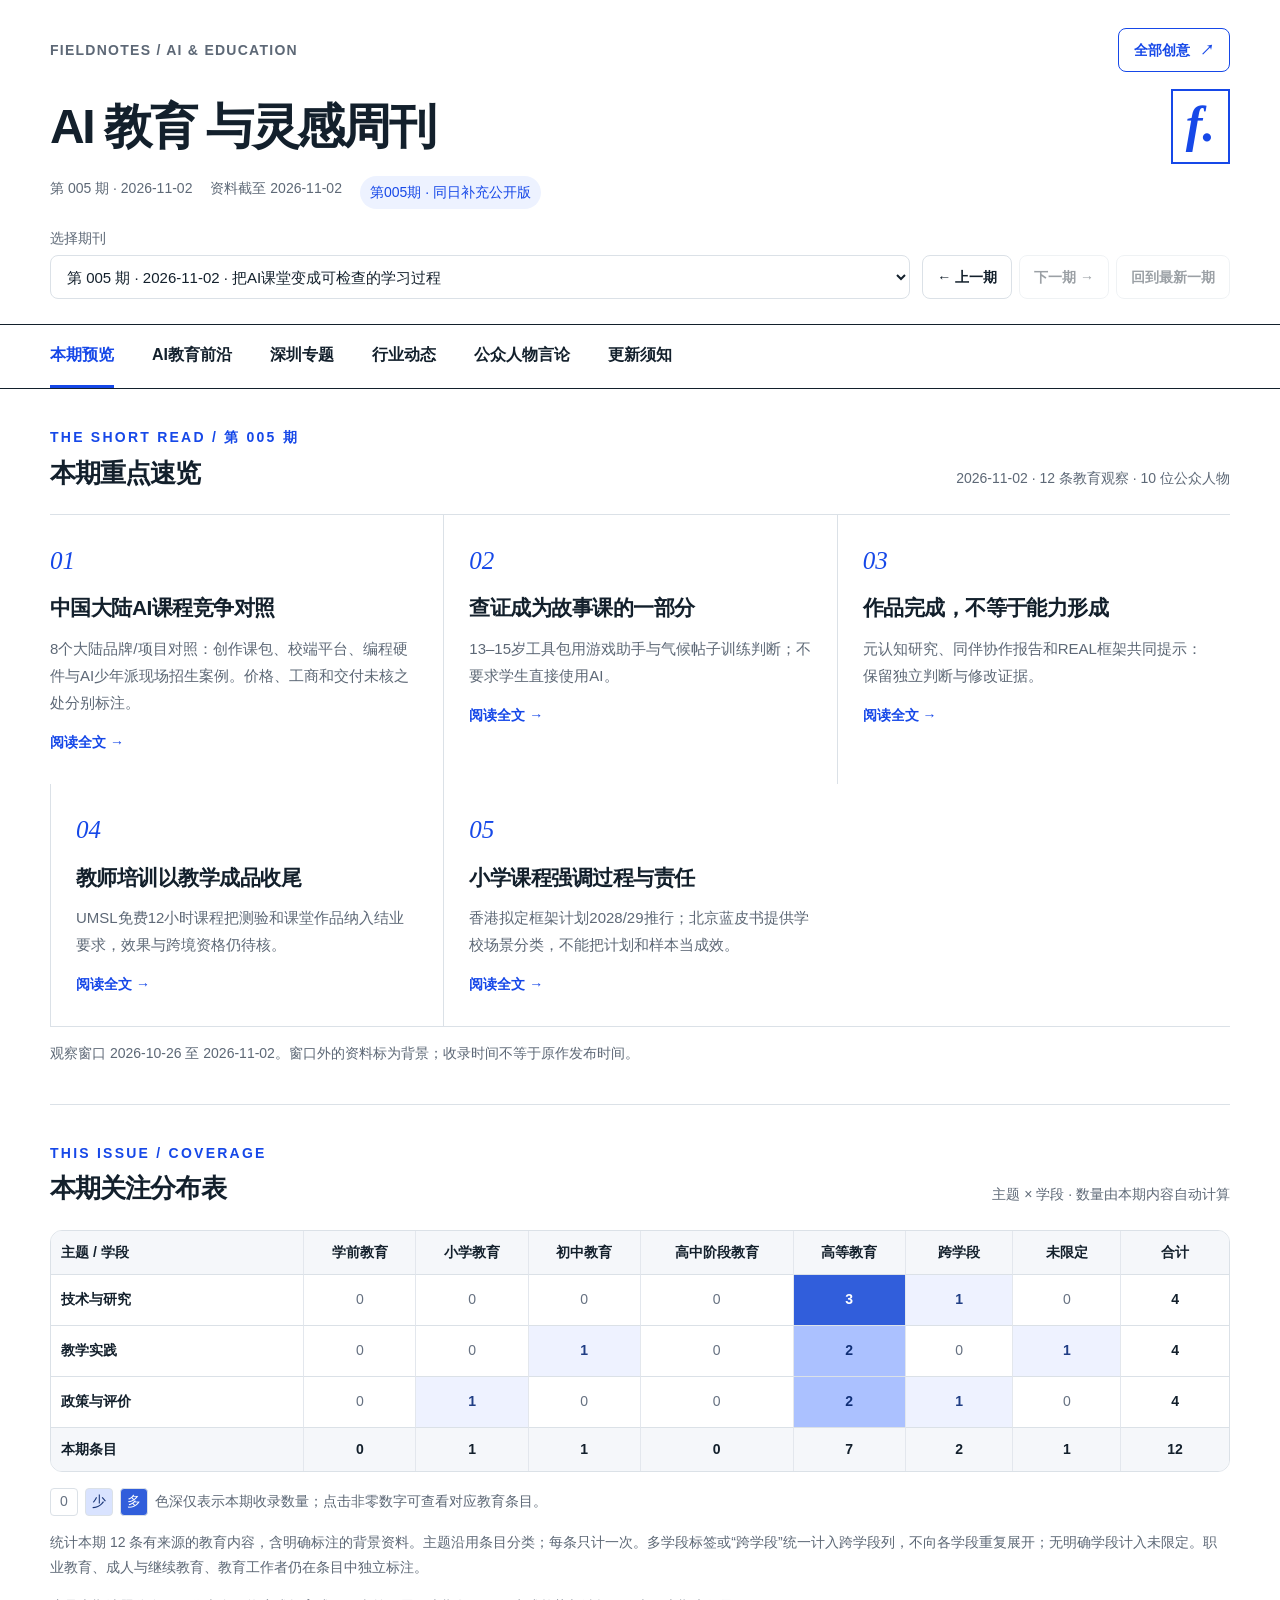
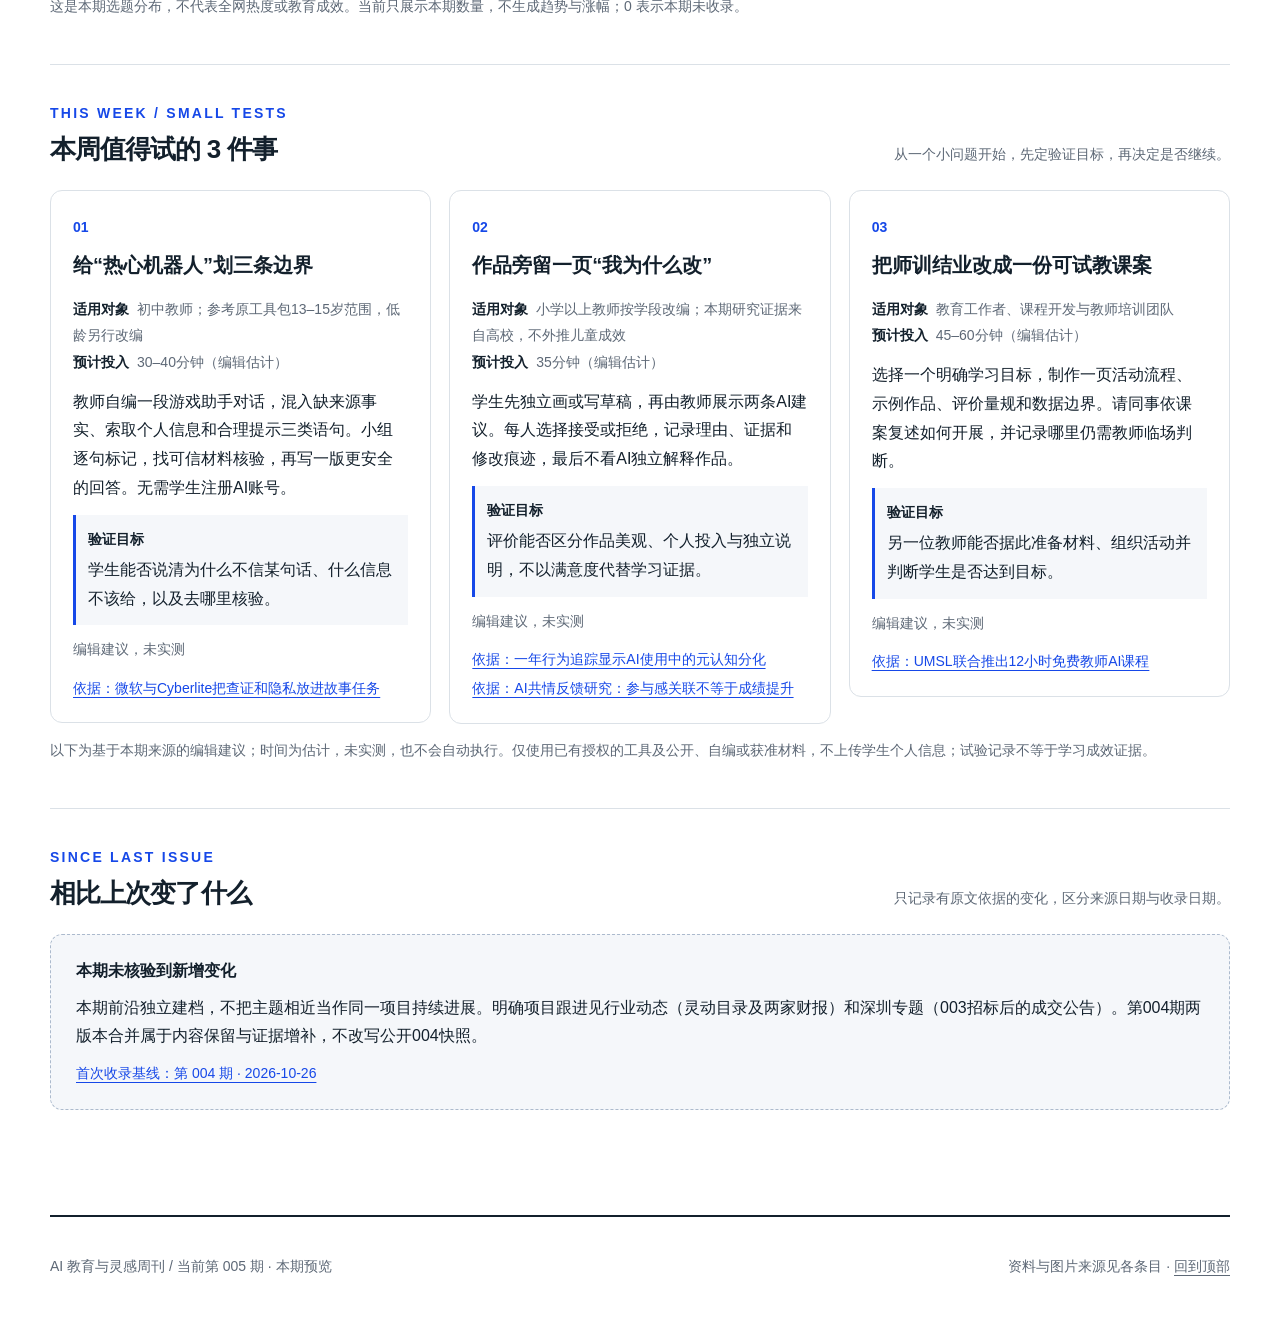
==== commit e2b4aa8b: "Publish issue 005: mainland AI course comparison and 70-case creative library" ====
--- a/docs/index.html
+++ b/docs/index.html
@@ -1,4 +1,4 @@
-<!doctype html><html lang="zh-CN"><head><meta charset="utf-8"><meta name="viewport" content="width=device-width,initial-scale=1"><meta name="color-scheme" content="light"><meta name="description" content="六页式AI教育周刊与独立累计创意库，保留公开来源与证据边界。"><title>AI 教育与灵感周刊 · 第 004 期</title><style>:root{--ink:#13202c;--blue:#1648e8;--pale:#edf2ff;--line:#dbe1e7;--muted:#5d6876;--paper:#fff;--soft:#f5f7fa;--radius:16px}*{box-sizing:border-box}html{scroll-behavior:smooth;scroll-padding-top:82px}body{margin:0;background:var(--paper);color:var(--ink);font-family:Inter,-apple-system,BlinkMacSystemFont,"Segoe UI","Noto Sans CJK SC","PingFang SC","Microsoft Yahei",sans-serif;font-size:16px;line-height:1.75;-webkit-font-smoothing:antialiased}a{color:var(--blue);text-underline-offset:4px}a:hover{color:#092daf}button,summary,a{-webkit-tap-highlight-color:transparent}button{font:inherit}button:focus-visible,a:focus-visible,summary:focus-visible{outline:3px solid #6f95ff;outline-offset:4px}[hidden]{display:none!important}.wrap{width:min(1180px,calc(100% - 80px));margin:auto}.masthead{padding:28px 0 24px}.eyebrow{display:flex;align-items:center;justify-content:space-between;gap:16px;font-size:13px;letter-spacing:.09em;color:var(--muted);font-weight:650}.edition{color:var(--blue);font-size:13px;background:var(--pale);padding:4px 10px;border-radius:100px;letter-spacing:0}.brand{display:flex;align-items:center;justify-content:space-between;gap:24px;margin:17px 0 12px}.brand h1{font-size:clamp(28px,4vw,48px);line-height:1.2;letter-spacing:-.05em;margin:0;font-weight:800}.mark{font-family:Georgia,serif;font-size:50px;line-height:1;font-style:italic;font-weight:800;color:var(--blue);border:2px solid var(--blue);padding:8px 13px 13px}.meta{font-size:14px;color:var(--muted);margin:0;display:flex;flex-wrap:wrap;gap:3px 18px}.nav-shell{border-block:1px solid var(--ink);background:#fffffff2;backdrop-filter:blur(12px);position:sticky;top:0;z-index:20}.nav{display:flex;gap:27px;overflow:auto;scrollbar-width:none}.nav::-webkit-scrollbar{display:none}.nav a{color:var(--ink);white-space:nowrap;text-decoration:none;font-size:14px;font-weight:700;display:block;padding:15px 0;border-bottom:3px solid transparent;min-height:54px}.nav a:hover,.nav a.active{color:var(--blue);border-bottom-color:var(--blue)}main{padding-bottom:60px}.summary-section{padding:36px 0 38px}.section-head{display:flex;align-items:flex-end;justify-content:space-between;gap:20px;margin:0 0 23px}.section-head h2{font-size:26px;letter-spacing:-.035em;line-height:1.35;margin:0}.section-kicker{font-size:12px;font-weight:750;color:var(--blue);letter-spacing:.16em;margin:0 0 6px}.section-note{font-size:14px;color:var(--muted);max-width:535px;margin:0}.three-grid{display:grid;grid-template-columns:repeat(3,1fr);gap:0;border-block:1px solid var(--line)}.summary-card{padding:24px 25px 26px 0}.summary-card+.summary-card{border-left:1px solid var(--line);padding-left:25px}.summary-number{font-family:Georgia,serif;font-size:25px;color:var(--blue);font-style:italic;display:block;margin-bottom:10px}.summary-card h3{font-size:21px;line-height:1.55;margin:0 0 10px;letter-spacing:-.025em}.summary-card p{font-size:15px;margin:0;color:var(--muted);line-height:1.8}.summary-card a{display:inline-block;margin-top:14px;text-decoration:none;font-size:14px;font-weight:700;min-height:28px}.scope-note{font-size:13px;color:var(--muted);margin:15px 0 0;line-height:1.7}.section{padding:36px 0 45px;border-top:1px solid var(--line)}.news-grid{display:grid;grid-template-columns:1fr 1fr;gap:22px}.news-card{border:1px solid var(--line);border-radius:var(--radius);padding:26px;overflow:hidden;min-width:0}.card-top{display:flex;justify-content:space-between;gap:12px;align-items:flex-start;font-size:13px;color:var(--muted);margin-bottom:14px}.pill{font-size:12px;line-height:1.5;display:inline-block;padding:4px 8px;border-radius:5px;color:#1544c2;background:var(--pale);font-weight:650}.pill.neutral{color:var(--muted);background:#eef1f5}.news-card h3{font-size:21px;line-height:1.55;margin:0 0 15px;letter-spacing:-.025em}.news-card .lead{font-size:16px;margin:0 0 17px}.detail-line{margin:10px 0;color:var(--muted);font-size:15px;line-height:1.8}.detail-line strong{color:var(--ink);display:inline;font-weight:700}.detail-line.application{background:var(--soft);padding:12px 15px;border-left:3px solid var(--blue);margin:17px 0}.facts{font-size:13px;color:var(--muted);margin-top:17px;line-height:1.7;border-top:1px dashed var(--line);padding-top:12px}.sources{display:flex;flex-wrap:wrap;gap:5px 16px;margin:13px 0 0}.sources a{font-size:13px;text-decoration:underline;overflow-wrap:anywhere}.x-grid{display:grid;grid-template-columns:1fr 1fr;gap:22px}.x-card{padding:25px;background:var(--soft);border-radius:var(--radius)}.x-card h3{font-size:20px;margin:0 0 10px}.x-card p{font-size:15px;margin:8px 0}.metrics{font-size:13px;color:var(--muted);border-top:1px solid var(--line);padding-top:12px}.filter-row{display:flex;gap:8px;flex-wrap:wrap;margin:21px 0}.filter{border:1px solid var(--line);border-radius:100px;padding:7px 15px;background:#fff;color:var(--muted);cursor:pointer;font-size:14px;min-height:40px}.filter[aria-pressed=true]{background:var(--ink);color:#fff;border-color:var(--ink)}.result-count{font-size:13px;color:var(--muted);margin:-8px 0 20px}.creative-grid{display:grid;grid-template-columns:repeat(3,1fr);gap:24px;align-items:start}.creative-card{border:1px solid var(--line);border-radius:var(--radius);overflow:hidden;min-width:0;background:#fff}.figure{margin:0;background:#edf0f5;overflow:hidden}.figure a{display:block}.figure img{display:block;width:100%;height:auto;aspect-ratio:16/10;object-fit:cover;object-position:center}.figure figcaption{font-size:12px;line-height:1.65;padding:9px 15px;color:var(--muted);background:var(--soft)}.evidence-gap{min-height:156px;display:flex;flex-direction:column;justify-content:center;padding:24px;color:var(--muted);font-size:14px;background:repeating-linear-gradient(135deg,#f5f7fa,#f5f7fa 10px,#edf0f4 10px,#edf0f4 11px)}.evidence-gap strong{color:var(--ink);font-size:16px}.creative-body{padding:21px}.creative-body h3{font-size:21px;line-height:1.5;letter-spacing:-.035em;margin:11px 0 13px}.creative-body p{font-size:15px;margin:10px 0}.creative-number{font-size:12px;font-weight:700;color:var(--muted);margin-right:9px}.tools{font-size:13px!important;color:var(--muted)}.tools strong{font-weight:600;color:var(--ink)}details{margin-top:15px;border-top:1px solid var(--line);padding-top:12px}summary{cursor:pointer;font-weight:700;font-size:14px;color:var(--blue);padding:4px 0;min-height:36px}details p{font-size:14px!important;line-height:1.9}details p strong{display:block;color:var(--ink)}.creative-body .facts{font-size:12px}.empty-filter{background:var(--soft);padding:28px;border-radius:12px;color:var(--muted)}.watchlist-grid{display:grid;grid-template-columns:repeat(4,1fr);gap:18px}.watch-group{padding:22px;background:var(--soft);border-radius:12px}.watch-group h3{font-size:16px;margin:0 0 15px;color:var(--blue)}.watch-item{border-top:1px solid var(--line);padding:13px 0 0;margin-top:13px}.watch-item:first-of-type{padding-top:0;margin-top:0;border-top:0}.watch-item a{font-size:15px;font-weight:700;text-decoration:none}.watch-item p{font-size:13px;margin:4px 0;color:var(--muted);line-height:1.7}.archive{display:flex;gap:24px;align-items:center;justify-content:space-between;background:var(--pale);border-radius:12px;padding:23px 26px}.archive h3{font-size:18px;margin:0 0 5px}.archive p{font-size:14px;margin:0;color:var(--muted)}.archive a{white-space:nowrap;font-size:14px;font-weight:700}.method{display:grid;grid-template-columns:1fr 1fr;gap:35px}.method h3{font-size:16px;margin:0 0 12px}.method p,.method li{font-size:14px;color:var(--muted);line-height:1.9}.method ol{padding-left:21px;margin:0}.footer{border-top:2px solid var(--ink);padding:23px 0 35px;font-size:13px;color:var(--muted)}.footer-inner{display:flex;justify-content:space-between;gap:20px}.footer a{color:var(--muted)}.skip{position:absolute;left:12px;top:-90px;z-index:40;padding:10px;background:#fff}.skip:focus{top:10px}.note-box{padding:17px 20px;background:var(--soft);border-radius:10px;font-size:14px;color:var(--muted);margin:15px 0}.all-source-label{font-size:12px;color:var(--muted)}
+<!doctype html><html lang="zh-CN"><head><meta charset="utf-8"><meta name="viewport" content="width=device-width,initial-scale=1"><meta name="color-scheme" content="light"><meta name="description" content="六页式AI教育周刊与独立累计创意库，保留公开来源与证据边界。"><title>AI 教育与灵感周刊 · 第 005 期</title><style>:root{--ink:#13202c;--blue:#1648e8;--pale:#edf2ff;--line:#dbe1e7;--muted:#5d6876;--paper:#fff;--soft:#f5f7fa;--radius:16px}*{box-sizing:border-box}html{scroll-behavior:smooth;scroll-padding-top:82px}body{margin:0;background:var(--paper);color:var(--ink);font-family:Inter,-apple-system,BlinkMacSystemFont,"Segoe UI","Noto Sans CJK SC","PingFang SC","Microsoft Yahei",sans-serif;font-size:16px;line-height:1.75;-webkit-font-smoothing:antialiased}a{color:var(--blue);text-underline-offset:4px}a:hover{color:#092daf}button,summary,a{-webkit-tap-highlight-color:transparent}button{font:inherit}button:focus-visible,a:focus-visible,summary:focus-visible{outline:3px solid #6f95ff;outline-offset:4px}[hidden]{display:none!important}.wrap{width:min(1180px,calc(100% - 80px));margin:auto}.masthead{padding:28px 0 24px}.eyebrow{display:flex;align-items:center;justify-content:space-between;gap:16px;font-size:13px;letter-spacing:.09em;color:var(--muted);font-weight:650}.edition{color:var(--blue);font-size:13px;background:var(--pale);padding:4px 10px;border-radius:100px;letter-spacing:0}.brand{display:flex;align-items:center;justify-content:space-between;gap:24px;margin:17px 0 12px}.brand h1{font-size:clamp(28px,4vw,48px);line-height:1.2;letter-spacing:-.05em;margin:0;font-weight:800}.mark{font-family:Georgia,serif;font-size:50px;line-height:1;font-style:italic;font-weight:800;color:var(--blue);border:2px solid var(--blue);padding:8px 13px 13px}.meta{font-size:14px;color:var(--muted);margin:0;display:flex;flex-wrap:wrap;gap:3px 18px}.nav-shell{border-block:1px solid var(--ink);background:#fffffff2;backdrop-filter:blur(12px);position:sticky;top:0;z-index:20}.nav{display:flex;gap:27px;overflow:auto;scrollbar-width:none}.nav::-webkit-scrollbar{display:none}.nav a{color:var(--ink);white-space:nowrap;text-decoration:none;font-size:14px;font-weight:700;display:block;padding:15px 0;border-bottom:3px solid transparent;min-height:54px}.nav a:hover,.nav a.active{color:var(--blue);border-bottom-color:var(--blue)}main{padding-bottom:60px}.summary-section{padding:36px 0 38px}.section-head{display:flex;align-items:flex-end;justify-content:space-between;gap:20px;margin:0 0 23px}.section-head h2{font-size:26px;letter-spacing:-.035em;line-height:1.35;margin:0}.section-kicker{font-size:12px;font-weight:750;color:var(--blue);letter-spacing:.16em;margin:0 0 6px}.section-note{font-size:14px;color:var(--muted);max-width:535px;margin:0}.three-grid{display:grid;grid-template-columns:repeat(3,1fr);gap:0;border-block:1px solid var(--line)}.summary-card{padding:24px 25px 26px 0}.summary-card+.summary-card{border-left:1px solid var(--line);padding-left:25px}.summary-number{font-family:Georgia,serif;font-size:25px;color:var(--blue);font-style:italic;display:block;margin-bottom:10px}.summary-card h3{font-size:21px;line-height:1.55;margin:0 0 10px;letter-spacing:-.025em}.summary-card p{font-size:15px;margin:0;color:var(--muted);line-height:1.8}.summary-card a{display:inline-block;margin-top:14px;text-decoration:none;font-size:14px;font-weight:700;min-height:28px}.scope-note{font-size:13px;color:var(--muted);margin:15px 0 0;line-height:1.7}.section{padding:36px 0 45px;border-top:1px solid var(--line)}.news-grid{display:grid;grid-template-columns:1fr 1fr;gap:22px}.news-card{border:1px solid var(--line);border-radius:var(--radius);padding:26px;overflow:hidden;min-width:0}.card-top{display:flex;justify-content:space-between;gap:12px;align-items:flex-start;font-size:13px;color:var(--muted);margin-bottom:14px}.pill{font-size:12px;line-height:1.5;display:inline-block;padding:4px 8px;border-radius:5px;color:#1544c2;background:var(--pale);font-weight:650}.pill.neutral{color:var(--muted);background:#eef1f5}.news-card h3{font-size:21px;line-height:1.55;margin:0 0 15px;letter-spacing:-.025em}.news-card .lead{font-size:16px;margin:0 0 17px}.detail-line{margin:10px 0;color:var(--muted);font-size:15px;line-height:1.8}.detail-line strong{color:var(--ink);display:inline;font-weight:700}.detail-line.application{background:var(--soft);padding:12px 15px;border-left:3px solid var(--blue);margin:17px 0}.facts{font-size:13px;color:var(--muted);margin-top:17px;line-height:1.7;border-top:1px dashed var(--line);padding-top:12px}.sources{display:flex;flex-wrap:wrap;gap:5px 16px;margin:13px 0 0}.sources a{font-size:13px;text-decoration:underline;overflow-wrap:anywhere}.x-grid{display:grid;grid-template-columns:1fr 1fr;gap:22px}.x-card{padding:25px;background:var(--soft);border-radius:var(--radius)}.x-card h3{font-size:20px;margin:0 0 10px}.x-card p{font-size:15px;margin:8px 0}.metrics{font-size:13px;color:var(--muted);border-top:1px solid var(--line);padding-top:12px}.filter-row{display:flex;gap:8px;flex-wrap:wrap;margin:21px 0}.filter{border:1px solid var(--line);border-radius:100px;padding:7px 15px;background:#fff;color:var(--muted);cursor:pointer;font-size:14px;min-height:40px}.filter[aria-pressed=true]{background:var(--ink);color:#fff;border-color:var(--ink)}.result-count{font-size:13px;color:var(--muted);margin:-8px 0 20px}.creative-grid{display:grid;grid-template-columns:repeat(3,1fr);gap:24px;align-items:start}.creative-card{border:1px solid var(--line);border-radius:var(--radius);overflow:hidden;min-width:0;background:#fff}.figure{margin:0;background:#edf0f5;overflow:hidden}.figure a{display:block}.figure img{display:block;width:100%;height:auto;aspect-ratio:16/10;object-fit:cover;object-position:center}.figure figcaption{font-size:12px;line-height:1.65;padding:9px 15px;color:var(--muted);background:var(--soft)}.evidence-gap{min-height:156px;display:flex;flex-direction:column;justify-content:center;padding:24px;color:var(--muted);font-size:14px;background:repeating-linear-gradient(135deg,#f5f7fa,#f5f7fa 10px,#edf0f4 10px,#edf0f4 11px)}.evidence-gap strong{color:var(--ink);font-size:16px}.creative-body{padding:21px}.creative-body h3{font-size:21px;line-height:1.5;letter-spacing:-.035em;margin:11px 0 13px}.creative-body p{font-size:15px;margin:10px 0}.creative-number{font-size:12px;font-weight:700;color:var(--muted);margin-right:9px}.tools{font-size:13px!important;color:var(--muted)}.tools strong{font-weight:600;color:var(--ink)}details{margin-top:15px;border-top:1px solid var(--line);padding-top:12px}summary{cursor:pointer;font-weight:700;font-size:14px;color:var(--blue);padding:4px 0;min-height:36px}details p{font-size:14px!important;line-height:1.9}details p strong{display:block;color:var(--ink)}.creative-body .facts{font-size:12px}.empty-filter{background:var(--soft);padding:28px;border-radius:12px;color:var(--muted)}.watchlist-grid{display:grid;grid-template-columns:repeat(4,1fr);gap:18px}.watch-group{padding:22px;background:var(--soft);border-radius:12px}.watch-group h3{font-size:16px;margin:0 0 15px;color:var(--blue)}.watch-item{border-top:1px solid var(--line);padding:13px 0 0;margin-top:13px}.watch-item:first-of-type{padding-top:0;margin-top:0;border-top:0}.watch-item a{font-size:15px;font-weight:700;text-decoration:none}.watch-item p{font-size:13px;margin:4px 0;color:var(--muted);line-height:1.7}.archive{display:flex;gap:24px;align-items:center;justify-content:space-between;background:var(--pale);border-radius:12px;padding:23px 26px}.archive h3{font-size:18px;margin:0 0 5px}.archive p{font-size:14px;margin:0;color:var(--muted)}.archive a{white-space:nowrap;font-size:14px;font-weight:700}.method{display:grid;grid-template-columns:1fr 1fr;gap:35px}.method h3{font-size:16px;margin:0 0 12px}.method p,.method li{font-size:14px;color:var(--muted);line-height:1.9}.method ol{padding-left:21px;margin:0}.footer{border-top:2px solid var(--ink);padding:23px 0 35px;font-size:13px;color:var(--muted)}.footer-inner{display:flex;justify-content:space-between;gap:20px}.footer a{color:var(--muted)}.skip{position:absolute;left:12px;top:-90px;z-index:40;padding:10px;background:#fff}.skip:focus{top:10px}.note-box{padding:17px 20px;background:var(--soft);border-radius:10px;font-size:14px;color:var(--muted);margin:15px 0}.all-source-label{font-size:12px;color:var(--muted)}
 @media(max-width:1000px){.wrap{width:calc(100% - 48px)}.creative-grid{grid-template-columns:repeat(2,1fr)}.watchlist-grid{grid-template-columns:repeat(2,1fr)}.summary-card h3{font-size:19px}.section-note{max-width:450px}.nav{gap:23px}}
 @media(max-width:650px){.wrap{width:calc(100% - 36px)}.masthead{padding:20px 0 19px}.eyebrow{font-size:11px;gap:8px;letter-spacing:.07em}.edition{font-size:11px;padding:3px 8px;white-space:nowrap}.brand{margin:17px 0 13px;gap:12px}.brand h1{font-size:30px;letter-spacing:-.055em;line-height:1.28}.mark{font-size:33px;padding:7px 8px 10px;border-width:1.5px}.meta{font-size:12px;gap:3px 12px}.nav{gap:23px}.nav a{font-size:13px;padding:13px 0;min-height:51px}.summary-section{padding:27px 0 27px}.section-head{display:block;margin-bottom:19px}.section-head h2{font-size:24px}.section-note{font-size:14px;margin-top:9px}.three-grid{grid-template-columns:1fr}.summary-card{padding:19px 0 20px;display:grid;grid-template-columns:33px 1fr;column-gap:9px}.summary-card+.summary-card{border-left:0;border-top:1px solid var(--line);padding:20px 0}.summary-number{grid-row:1/4;font-size:23px;margin:0;line-height:1.45}.summary-card h3{font-size:20px;margin-bottom:7px}.summary-card p{font-size:14px}.summary-card a{margin-top:9px}.scope-note{font-size:12px}.section{padding:28px 0 32px}.news-grid,.x-grid{grid-template-columns:1fr;gap:16px}.news-card{padding:21px;border-radius:12px}.news-card h3{font-size:20px}.news-card .lead{font-size:15px}.detail-line{font-size:14px}.creative-grid{grid-template-columns:1fr;gap:20px}.creative-body{padding:21px}.creative-body h3{font-size:22px}.creative-body p{font-size:16px}.figure img{aspect-ratio:16/10}.filter-row{gap:7px;margin:18px 0}.filter{font-size:13px;padding:7px 13px}.watchlist-grid{gap:12px}.watch-group{padding:16px}.watch-item a{font-size:14px}.archive{align-items:flex-start;flex-direction:column;gap:12px;padding:20px}.method{grid-template-columns:1fr;gap:24px}.footer-inner{display:block}.footer-inner p{margin:4px 0}.facts{font-size:12px}}
 @media(prefers-reduced-motion:reduce){html{scroll-behavior:auto}*{transition:none!important}}
@@ -34,167 +34,203 @@
 .education-group-nav,.industry-index{display:flex;flex-wrap:wrap;gap:10px;margin:22px 0}.education-group-nav a,.industry-index a{display:block;padding:8px 14px;border:1px solid var(--line);border-radius:8px;font-size:14px;text-decoration:none}.education-group{padding-top:20px}.education-group>h3{font-size:23px}.industry-grid{display:grid;grid-template-columns:1fr 1fr;gap:24px;align-items:start}.industry-card{border:1px solid var(--line);border-radius:16px;padding:26px;min-width:0}.industry-card h3{font-size:23px;line-height:1.5;margin:10px 0}.industry-card h4{margin:18px 0 7px;font-size:15px}.industry-card p,.industry-card li{font-size:15px;overflow-wrap:anywhere}.industry-card ul{padding-left:20px}.industry-finance{background:var(--soft);border-left:3px solid var(--blue);padding:16px;margin:16px 0}.industry-finance p{margin:7px 0}.industry-boundary{font-size:13px!important;color:var(--muted)}.industry-followup{border-top:1px dashed var(--line);padding-top:12px}.industry-pending{padding:20px;background:var(--soft);border-radius:12px;margin-top:24px}@media(max-width:700px){.industry-grid{grid-template-columns:1fr}.industry-card{padding:20px}.nav{gap:20px}}
 
 .industry-course-compare{margin:28px 0;padding:20px;background:var(--soft);border-radius:12px}.industry-compare-card{padding:16px;background:white;border:1px solid var(--line);border-radius:10px}.industry-compare-card h4{margin:0 0 8px}.industry-compare-card .detail-line{font-size:14px}
-</style></head><body><a class="skip" href="#main">跳到正文</a><header class="wrap masthead" id="top"><div class="eyebrow"><span>FIELDNOTES / AI & EDUCATION</span><a id="open-library" class="library-shortcut" href="#issue=004&amp;page=preview&amp;view=library" data-open-library>全部创意 <span aria-hidden="true">↗</span></a></div><div class="brand"><h1><span>AI 教育</span><span>与灵感周刊</span></h1><span class="mark" aria-hidden="true">f.</span></div><p class="meta"><span id="issue-label">第 004 期 · 2026-10-26</span><span>资料截至 2026-10-28</span><span class="edition">公开发布版 · 第004期 · 10月29日补发</span></p><div class="issue-toolbar" id="issue-toolbar"><label class="issue-picker" for="issue-select">选择期刊<select id="issue-select"><option value="004" selected>第 004 期 · 2026-10-26 · 让AI走进真实任务：教学证据与硬件创意</option><option value="003">第 003 期 · 2026-10-19 · 从工具采用到学习证据</option><option value="002">第 002 期 · 2026-10-12 · 从AI辅助到独立学习</option><option value="001">第 001 期 · 2026-10-06 · 全球 AI 教育与创意观察</option></select></label><div class="issue-buttons"><button id="previous-issue" class="button" disabled>← 上一期</button><button id="next-issue" class="button" disabled>下一期 →</button><button id="latest-issue" class="button" disabled>回到最新一期</button></div></div><p class="sr-only" id="issue-status" aria-live="polite"></p></header><div class="nav-shell" id="weekly-navigation"><nav class="wrap nav" aria-label="周报页面"><a href="#issue=004&amp;page=preview" data-page="preview" class="active" aria-current="page">本期预览</a><a href="#issue=004&amp;page=education" data-page="education">AI教育前沿</a><a href="#issue=004&amp;page=shenzhen" data-page="shenzhen">深圳专题</a><a href="#issue=004&amp;page=industry" data-page="industry">行业动态</a><a href="#issue=004&amp;page=people" data-page="people">公众人物言论</a><a href="#issue=004&amp;page=updates" data-page="updates">更新须知</a></nav></div><main class="wrap" id="main"><noscript><p class="nojs">请启用浏览器 JavaScript 以使用六个页面、切期与独立创意库。当前显示最新一期预览。</p></noscript><div id="weekly-panel"><div id="issue-content"><div class="weekly-page" id="page-preview" data-weekly-page="preview"><section class="summary-section" id="digest"><div class="section-head"><div><p class="section-kicker">THE SHORT READ / 第 004 期</p><h2>本期重点速览</h2></div><p class="section-note">2026-10-26 · 12 条教育观察 · 10 位公众人物</p></div><div class="three-grid"><article class="summary-card"><span class="summary-number">01</span><h3>看修改过程，才知道教师是否真会用AI</h3><p>师范生研究发现认知与行为存在落差；培训应留下迭代和核验依据。</p><a href="#issue=004&amp;page=education&amp;focus=e004-01" data-page="education" data-focus="e004-01">阅读全文 →</a></article><article class="summary-card"><span class="summary-number">02</span><h3>深圳课例从真实情境出发</h3><p>决策树、绘画迭代与深度伪造辨识，提供可拆解的课程结构。</p><a href="#issue=004&amp;page=education&amp;focus=e004-11" data-page="education" data-focus="e004-11">阅读全文 →</a></article><article class="summary-card"><span class="summary-number">03</span><h3>给学习保留独立思考</h3><p>将AI练习表现与离开AI后的理解分开检查。</p><a href="#issue=004&amp;page=education&amp;focus=e004-02" data-page="education" data-focus="e004-02">阅读全文 →</a></article><article class="summary-card"><span class="summary-number">04</span><h3>三种AI＋硬件课堂原型</h3><p>桌面机器人、语音记录器、电子墨水卡进入创意库；均注明改造成本与未实测边界。</p><a href="#issue=004&amp;page=education&amp;focus=e004-12" data-page="education" data-focus="e004-12">阅读全文 →</a></article></div><p class="scope-note">观察窗口 2026-10-19 至 2026-10-28。窗口外的资料标为背景；收录时间不等于原作发布时间。</p></section><section class="section" id="distribution"><div class="section-head"><div><p class="section-kicker">THIS ISSUE / COVERAGE</p><h2>本期关注分布表</h2></div><p class="section-note">主题 × 学段 · 数量由本期内容自动计算</p></div><div class="matrix-scroll" role="region" aria-label="本期关注分布表，可横向滚动" tabindex="0"><table class="attention-table"><caption class="sr-only">第 004 期教育收录：按原有主题标签与单一学段桶统计，共 12 条。</caption><thead><tr><th scope="col">主题 / 学段</th><th scope="col">学前教育</th><th scope="col">小学教育</th><th scope="col">初中教育</th><th scope="col">高中阶段教育</th><th scope="col">高等教育</th><th scope="col">跨学段</th><th scope="col">未限定</th><th scope="col">合计</th></tr></thead><tbody><tr><th scope="row">学习科学</th><td class="heat heat-0" data-topic="学习科学" data-stage="学前教育" data-count="0"><span>0</span></td><td class="heat heat-0" data-topic="学习科学" data-stage="小学教育" data-count="0"><span>0</span></td><td class="heat heat-0" data-topic="学习科学" data-stage="初中教育" data-count="0"><span>0</span></td><td class="heat heat-0" data-topic="学习科学" data-stage="高中阶段教育" data-count="0"><span>0</span></td><td class="heat heat-1" data-topic="学习科学" data-stage="高等教育" data-count="1"><a href="#issue=004&amp;page=education&amp;focus=e004-01" data-page="education" data-focus="e004-01" aria-label="学习科学，高等教育，1 条，查看教育前沿">1</a></td><td class="heat heat-0" data-topic="学习科学" data-stage="跨学段" data-count="0"><span>0</span></td><td class="heat heat-1" data-topic="学习科学" data-stage="未限定" data-count="1"><a href="#issue=004&amp;page=education&amp;focus=e004-02" data-page="education" data-focus="e004-02" aria-label="学习科学，未限定，1 条，查看教育前沿">1</a></td><td class="row-total">2</td></tr><tr><th scope="row">课程工具</th><td class="heat heat-0" data-topic="课程工具" data-stage="学前教育" data-count="0"><span>0</span></td><td class="heat heat-0" data-topic="课程工具" data-stage="小学教育" data-count="0"><span>0</span></td><td class="heat heat-0" data-topic="课程工具" data-stage="初中教育" data-count="0"><span>0</span></td><td class="heat heat-0" data-topic="课程工具" data-stage="高中阶段教育" data-count="0"><span>0</span></td><td class="heat heat-0" data-topic="课程工具" data-stage="高等教育" data-count="0"><span>0</span></td><td class="heat heat-0" data-topic="课程工具" data-stage="跨学段" data-count="0"><span>0</span></td><td class="heat heat-1" data-topic="课程工具" data-stage="未限定" data-count="1"><a href="#issue=004&amp;page=education&amp;focus=e004-03" data-page="education" data-focus="e004-03" aria-label="课程工具，未限定，1 条，查看教育前沿">1</a></td><td class="row-total">1</td></tr><tr><th scope="row">课程资源</th><td class="heat heat-0" data-topic="课程资源" data-stage="学前教育" data-count="0"><span>0</span></td><td class="heat heat-0" data-topic="课程资源" data-stage="小学教育" data-count="0"><span>0</span></td><td class="heat heat-0" data-topic="课程资源" data-stage="初中教育" data-count="0"><span>0</span></td><td class="heat heat-0" data-topic="课程资源" data-stage="高中阶段教育" data-count="0"><span>0</span></td><td class="heat heat-0" data-topic="课程资源" data-stage="高等教育" data-count="0"><span>0</span></td><td class="heat heat-1" data-topic="课程资源" data-stage="跨学段" data-count="1"><a href="#issue=004&amp;page=education&amp;focus=e004-04" data-page="education" data-focus="e004-04" aria-label="课程资源，跨学段，1 条，查看教育前沿">1</a></td><td class="heat heat-0" data-topic="课程资源" data-stage="未限定" data-count="0"><span>0</span></td><td class="row-total">1</td></tr><tr><th scope="row">AI素养</th><td class="heat heat-0" data-topic="AI素养" data-stage="学前教育" data-count="0"><span>0</span></td><td class="heat heat-0" data-topic="AI素养" data-stage="小学教育" data-count="0"><span>0</span></td><td class="heat heat-0" data-topic="AI素养" data-stage="初中教育" data-count="0"><span>0</span></td><td class="heat heat-0" data-topic="AI素养" data-stage="高中阶段教育" data-count="0"><span>0</span></td><td class="heat heat-0" data-topic="AI素养" data-stage="高等教育" data-count="0"><span>0</span></td><td class="heat heat-0" data-topic="AI素养" data-stage="跨学段" data-count="0"><span>0</span></td><td class="heat heat-1" data-topic="AI素养" data-stage="未限定" data-count="1"><a href="#issue=004&amp;page=education&amp;focus=e004-05" data-page="education" data-focus="e004-05" aria-label="AI素养，未限定，1 条，查看教育前沿">1</a></td><td class="row-total">1</td></tr><tr><th scope="row">教师发展</th><td class="heat heat-0" data-topic="教师发展" data-stage="学前教育" data-count="0"><span>0</span></td><td class="heat heat-0" data-topic="教师发展" data-stage="小学教育" data-count="0"><span>0</span></td><td class="heat heat-0" data-topic="教师发展" data-stage="初中教育" data-count="0"><span>0</span></td><td class="heat heat-0" data-topic="教师发展" data-stage="高中阶段教育" data-count="0"><span>0</span></td><td class="heat heat-4" data-topic="教师发展" data-stage="高等教育" data-count="3"><a href="#issue=004&amp;page=education&amp;focus=e004-06" data-page="education" data-focus="e004-06" aria-label="教师发展，高等教育，3 条，查看教育前沿">3</a></td><td class="heat heat-0" data-topic="教师发展" data-stage="跨学段" data-count="0"><span>0</span></td><td class="heat heat-0" data-topic="教师发展" data-stage="未限定" data-count="0"><span>0</span></td><td class="row-total">3</td></tr><tr><th scope="row">教育评价</th><td class="heat heat-0" data-topic="教育评价" data-stage="学前教育" data-count="0"><span>0</span></td><td class="heat heat-0" data-topic="教育评价" data-stage="小学教育" data-count="0"><span>0</span></td><td class="heat heat-0" data-topic="教育评价" data-stage="初中教育" data-count="0"><span>0</span></td><td class="heat heat-0" data-topic="教育评价" data-stage="高中阶段教育" data-count="0"><span>0</span></td><td class="heat heat-0" data-topic="教育评价" data-stage="高等教育" data-count="0"><span>0</span></td><td class="heat heat-0" data-topic="教育评价" data-stage="跨学段" data-count="0"><span>0</span></td><td class="heat heat-1" data-topic="教育评价" data-stage="未限定" data-count="1"><a href="#issue=004&amp;page=education&amp;focus=e004-08" data-page="education" data-focus="e004-08" aria-label="教育评价，未限定，1 条，查看教育前沿">1</a></td><td class="row-total">1</td></tr><tr><th scope="row">学校治理</th><td class="heat heat-0" data-topic="学校治理" data-stage="学前教育" data-count="0"><span>0</span></td><td class="heat heat-0" data-topic="学校治理" data-stage="小学教育" data-count="0"><span>0</span></td><td class="heat heat-0" data-topic="学校治理" data-stage="初中教育" data-count="0"><span>0</span></td><td class="heat heat-1" data-topic="学校治理" data-stage="高中阶段教育" data-count="1"><a href="#issue=004&amp;page=education&amp;focus=e004-09" data-page="education" data-focus="e004-09" aria-label="学校治理，高中阶段教育，1 条，查看教育前沿">1</a></td><td class="heat heat-0" data-topic="学校治理" data-stage="高等教育" data-count="0"><span>0</span></td><td class="heat heat-0" data-topic="学校治理" data-stage="跨学段" data-count="0"><span>0</span></td><td class="heat heat-0" data-topic="学校治理" data-stage="未限定" data-count="0"><span>0</span></td><td class="row-total">1</td></tr><tr><th scope="row">AI通识</th><td class="heat heat-0" data-topic="AI通识" data-stage="学前教育" data-count="0"><span>0</span></td><td class="heat heat-0" data-topic="AI通识" data-stage="小学教育" data-count="0"><span>0</span></td><td class="heat heat-0" data-topic="AI通识" data-stage="初中教育" data-count="0"><span>0</span></td><td class="heat heat-0" data-topic="AI通识" data-stage="高中阶段教育" data-count="0"><span>0</span></td><td class="heat heat-0" data-topic="AI通识" data-stage="高等教育" data-count="0"><span>0</span></td><td class="heat heat-1" data-topic="AI通识" data-stage="跨学段" data-count="1"><a href="#issue=004&amp;page=education&amp;focus=e004-11" data-page="education" data-focus="e004-11" aria-label="AI通识，跨学段，1 条，查看教育前沿">1</a></td><td class="heat heat-0" data-topic="AI通识" data-stage="未限定" data-count="0"><span>0</span></td><td class="row-total">1</td></tr><tr><th scope="row">硬件与课程</th><td class="heat heat-0" data-topic="硬件与课程" data-stage="学前教育" data-count="0"><span>0</span></td><td class="heat heat-0" data-topic="硬件与课程" data-stage="小学教育" data-count="0"><span>0</span></td><td class="heat heat-0" data-topic="硬件与课程" data-stage="初中教育" data-count="0"><span>0</span></td><td class="heat heat-0" data-topic="硬件与课程" data-stage="高中阶段教育" data-count="0"><span>0</span></td><td class="heat heat-0" data-topic="硬件与课程" data-stage="高等教育" data-count="0"><span>0</span></td><td class="heat heat-0" data-topic="硬件与课程" data-stage="跨学段" data-count="0"><span>0</span></td><td class="heat heat-1" data-topic="硬件与课程" data-stage="未限定" data-count="1"><a href="#issue=004&amp;page=education&amp;focus=e004-12" data-page="education" data-focus="e004-12" aria-label="硬件与课程，未限定，1 条，查看教育前沿">1</a></td><td class="row-total">1</td></tr></tbody><tfoot><tr><th scope="row">本期条目</th><td>0</td><td>0</td><td>0</td><td>1</td><td>4</td><td>2</td><td>5</td><td>12</td></tr></tfoot></table></div><p class="matrix-key"><span class="heat heat-0">0</span><span class="heat heat-2">少</span><span class="heat heat-4">多</span> 色深仅表示本期收录数量；点击非零数字可查看对应教育条目。</p><p class="criteria-note">统计本期 12 条有来源的教育内容，含明确标注的背景资料。主题沿用条目分类；每条只计一次。多学段标签或“跨学段”统一计入跨学段列，不向各学段重复展开；无明确学段计入未限定。职业教育、成人与继续教育、教育工作者仍在条目中独立标注。</p><p class="criteria-note">这是本期选题分布，不代表全网热度或教育成效。当前只展示本期数量，不生成趋势与涨幅；0 表示本期未收录。</p></section><section class="section" id="experiments"><div class="section-head"><div><p class="section-kicker">THIS WEEK / SMALL TESTS</p><h2>本周值得试的 3 件事</h2></div><p class="section-note">从一个小问题开始，先定验证目标，再决定是否继续。</p></div><div class="experiment-grid"><article class="experiment-card" id="experiment004-1"><span class="experiment-number">01</span><h3>留下一份教案的修改证据</h3><p class="experiment-meta"><strong>适用对象</strong>物理化学教研教师<br><strong>预计投入</strong>估计30—45分钟</p><p>同一份自编教案先让AI生成，再只改一个薄弱环节；保存原稿、修改稿和逐条审核依据。</p><p class="verification-goal"><strong>验证目标</strong>能说清哪处错误由教师发现、哪处建议有教材或实验依据。</p><p class="experiment-status">编辑建议，未实测</p><div class="sources"><a href="#issue=004&amp;page=education&amp;focus=e004-01" data-page="education" data-focus="e004-01">依据：会写提示词，不等于会迭代教案</a></div></article><article class="experiment-card" id="experiment004-2"><span class="experiment-number">02</span><h3>一题两次作答，区分提示与理解</h3><p class="experiment-meta"><strong>适用对象</strong>初中物理教师与学生<br><strong>预计投入</strong>估计20—30分钟</p><p>先独立画受力图；AI只追问理由；最后换一道结构相近的问题，在无AI条件下解释。</p><p class="verification-goal"><strong>验证目标</strong>比较两次独立解释的证据质量；一次小试不用于宣称因果提分。</p><p class="experiment-status">编辑建议，未实测</p><div class="sources"><a href="#issue=004&amp;page=education&amp;focus=e004-02" data-page="education" data-focus="e004-02">依据：先独立思考，再借AI练习与反馈</a></div></article><article class="experiment-card" id="experiment004-3"><span class="experiment-number">03</span><h3>先测十轮追问，再决定做不做机器人课</h3><p class="experiment-meta"><strong>适用对象</strong>AI＋教育课程研发者<br><strong>预计投入</strong>估计45—60分钟；不含硬件首次配置</p><p>有设备就用设备，没有设备先用现有语音工具模拟。固定十个学生可能的回答，记录识别错误、延迟和提前给答案的次数。</p><p class="verification-goal"><strong>验证目标</strong>判断实体交互是否有教学必要，以及教师能否随时接管。</p><p class="experiment-status">编辑建议，未实测</p><div class="sources"><a href="#issue=004&amp;page=education&amp;focus=e004-12" data-page="education" data-focus="e004-12">依据：硬件专题：让AI从屏幕走到可以观察的实体</a></div></article></div><p class="criteria-note">以下为基于本期来源的编辑建议；时间为估计，未实测，也不会自动执行。仅使用已有授权的工具及公开、自编或获准材料，不上传学生个人信息；试验记录不等于学习成效证据。</p></section><section class="section" id="changes"><div class="section-head"><div><p class="section-kicker">SINCE LAST ISSUE</p><h2>相比上次变了什么</h2></div><p class="section-note">只记录有原文依据的变化，区分来源日期与收录日期。</p></div><div class="changes-baseline" data-changes-status="no-verified-change"><p><strong>本期未核验到新增变化</strong></p><p>本期新增教学观察与硬件专题；尚未取得足以逐条改写上期项目结论的证据。既有行业对象保留历史核验日期。</p><a href="#issue=003&amp;page=education">首次收录基线：第 003 期 · 2026-10-19</a></div></section></div><div class="weekly-page" id="page-education" data-weekly-page="education" hidden><section class="section" id="education"><div class="section-head"><div><p class="section-kicker">EDUCATION FRONTIER</p><h2>AI 教育前沿</h2></div><p class="section-note">技术与研究、教学实践、政策与评价。企业产品的商业模式与财务另见行业动态。</p></div><nav class="education-group-nav" aria-label="教育前沿分类"><a href="#issue=004&amp;page=education&amp;focus=education-group-0">技术与研究</a><a href="#issue=004&amp;page=education&amp;focus=education-group-1">教学实践</a><a href="#issue=004&amp;page=education&amp;focus=education-group-2">政策与评价</a></nav><section class="education-group" id="education-group-0" tabindex="-1"><h3>技术与研究 <span class="pill neutral">3 条</span></h3><p class="criteria-note">模型能力、学习科学与教育技术；保留具体研究及适用范围。</p><div class="news-grid"><article class="news-card" id="e004-01"><div class="card-top"><span class="pill">学习科学</span><span>2026-10-22</span></div><h3>会写提示词，不等于会迭代教案</h3><div class="tag-list"><span class="pill neutral">高等教育</span><span class="pill neutral">教育工作者</span></div><p class="lead">10名师范生接受AI素养培训后，各用Madlen设计3份教案。研究结合访谈、评分量表和聊天记录，发现多数互动仍停在单轮生成，缺少反复修改与批判检查。</p><p class="all-source-label">观察窗口内发布 · 同行评议期刊／定性案例</p><p class="detail-line "><strong>为什么值得看：</strong>把培训考核从“交出教案”改为“展示修改依据和对话过程”。</p><p class="detail-line "><strong>边界与限制：</strong>定性小样本；摘要不支持推广到全部教师，也不能据此量化AI的教学收益。研究实施日期未明确，10月22日为发表日。</p><p class="detail-line application"><strong>可以怎么用：</strong>把培训考核从“交出教案”改为“展示修改依据和对话过程”。（编辑建议，未实测）</p><div class="sources"><a href="https://www.ijiet.org/show-245-3417-1.html" target="_blank" rel="noopener noreferrer">IJIET论文摘要</a></div><div class="facts">原文日期：2026-10-22<br>首次收录：2026-10-28 · 最新核验：2026-10-28</div></article><article class="news-card" id="e004-02"><div class="card-top"><span class="pill">学习科学</span><span>2026-10-22</span></div><h3>先独立思考，再借AI练习与反馈</h3><div class="tag-list"><span class="pill neutral">教育工作者</span><span class="pill neutral">未限定</span></div><p class="lead">Panayiota Kendeou在大学访谈中强调：AI适合辅助练习、反馈与理解检查；过早替学生总结或解题，会减少必要的思考练习。</p><p class="all-source-label">观察窗口内发布 · 大学具名访谈／专家解读</p><p class="detail-line "><strong>为什么值得看：</strong>物理课先收学生的受力分析，再允许AI追问；最后用一道无AI迁移题复核。</p><p class="detail-line "><strong>边界与限制：</strong>这是对报告的专家解读，不是本周新开展的干预实验；不能把一般性建议换算为提分幅度。</p><p class="detail-line application"><strong>可以怎么用：</strong>物理课先收学生的受力分析，再允许AI追问；最后用一道无AI迁移题复核。（编辑建议，未实测）</p><div class="sources"><a href="https://twin-cities.umn.edu/news-events/talking-ai-and-education-university-minnesota" target="_blank" rel="noopener noreferrer">明尼苏达大学具名访谈</a></div><div class="facts">原文日期：2026-10-22<br>首次收录：2026-10-28 · 最新核验：2026-10-28</div></article><article class="news-card" id="e004-12"><div class="card-top"><span class="pill">硬件与课程</span><span>原始发布日期未确认</span></div><h3>硬件专题：让AI从屏幕走到可以观察的实体</h3><div class="tag-list"><span class="pill neutral">教育工作者</span><span class="pill neutral">未限定</span></div><p class="lead">StackChan官方文档确认其包含触屏、摄像头、麦克风、扬声器与舵机，并提供AI Agent功能。实体交互为“先预测、再观察、再解释”提供了载体。</p><p class="all-source-label">现行产品复查 · 非本周新品 · 厂商硬件与固件文档</p><p class="detail-line "><strong>为什么值得看：</strong>从一次固定问题的追问演示起步，记录识别错误与响应延迟；详细改造思路见全部创意。</p><p class="detail-line "><strong>边界与限制：</strong>本期重新核验现行硬件，不是本周新品。联网服务与课程逻辑需单独配置；本刊未购机实测。</p><p class="detail-line application"><strong>可以怎么用：</strong>从一次固定问题的追问演示起步，记录识别错误与响应延迟；详细改造思路见全部创意。（编辑建议，未实测）</p><div class="sources"><a href="https://docs.m5stack.com/en/StackChan" target="_blank" rel="noopener noreferrer">M5Stack StackChan官方文档</a></div><div class="facts">原文日期：原始发布日期未确认<br>首次收录：2026-10-28 · 最新核验：2026-10-28</div></article></div></section><section class="education-group" id="education-group-1" tabindex="-1"><h3>教学实践 <span class="pill neutral">6 条</span></h3><p class="criteria-note">课程、教师发展与教学应用；活动日程不等于完成或成效。</p><div class="news-grid"><article class="news-card" id="e004-03"><div class="card-top"><span class="pill">课程工具</span><span>2026-10-26</span></div><h3>Code Classroom加入积木编辑器：先给创意课打好编程基础</h3><div class="tag-list"><span class="pill neutral">教育工作者</span><span class="pill neutral">未限定</span></div><p class="lead">基金会宣布Code Classroom加入基于开源Scratch的Blocks编辑器，与Python、网页编辑器放在同一教学平台，并提供班级与作业管理。</p><p class="all-source-label">观察窗口内发布 · 开发机构官方发布</p><p class="detail-line "><strong>为什么值得看：</strong>可用来承接AI生成的故事点子，让学生自己实现动画逻辑。</p><p class="detail-line "><strong>边界与限制：</strong>这是编程工具更新，不是生成式AI新功能；AI故事迁移为编辑建议。账号资格、国内访问和课堂稳定性未实测。</p><p class="detail-line application"><strong>可以怎么用：</strong>可用来承接AI生成的故事点子，让学生自己实现动画逻辑。（编辑建议，未实测）</p><div class="sources"><a href="https://www.raspberrypi.org/blog/reintroducing-code-classroom-now-with-the-blocks-editor/" target="_blank" rel="noopener noreferrer">Raspberry Pi Foundation发布</a></div><div class="facts">原文日期：2026-10-26<br>首次收录：2026-10-28 · 最新核验：2026-10-28</div></article><article class="news-card" id="e004-04"><div class="card-top"><span class="pill">课程资源</span><span>2026-10-21</span></div><h3>Ada Computer Science扩展到11—19岁，加入前沿技术学习</h3><div class="tag-list"><span class="pill neutral">初中教育</span><span class="pill neutral">高中阶段教育</span><span class="pill neutral">教育工作者</span><span class="pill neutral">跨学段</span></div><p class="lead">基金会披露TechFirst合作及Ada平台扩展，新增11—14岁材料；AI等前沿技术内容、项目和挑战将分阶段推进。</p><p class="all-source-label">观察窗口内发布 · 项目方公告／分阶段计划</p><p class="detail-line "><strong>为什么值得看：</strong>参考“基础计算概念—项目任务—职业场景”的课程递进方式。</p><p class="detail-line "><strong>边界与限制：</strong>合作方公告；分阶段计划不代表全部材料已经上线。英国项目不能直接推定适配深圳课程与账号条件。</p><p class="detail-line application"><strong>可以怎么用：</strong>参考“基础计算概念—项目任务—职业场景”的课程递进方式。（编辑建议，未实测）</p><div class="sources"><a href="https://www.raspberrypi.org/blog/preparing-young-people-for-frontier-technologies-our-new-partnership-with-the-uk-government/" target="_blank" rel="noopener noreferrer">Raspberry Pi Foundation项目说明</a></div><div class="facts">原文日期：2026-10-21<br>首次收录：2026-10-28 · 最新核验：2026-10-28</div></article><article class="news-card" id="e004-06"><div class="card-top"><span class="pill">教师发展</span><span>2026-10-19</span></div><h3>教学设计师训练：带走作品，也保留迭代过程</h3><div class="tag-list"><span class="pill neutral">高等教育</span><span class="pill neutral">教育工作者</span></div><p class="lead">EDUCAUSE的10月19—28日教学设计课程安排5个模块，最低学习投入约5—6小时；重点包含材料原型、个性化与迭代改进。</p><p class="all-source-label">窗口内活动安排 · 主办方课程日程</p><p class="detail-line "><strong>为什么值得看：</strong>教研团队可以围绕一个真实课时完成原型、审稿和复盘，而非只听工具介绍。</p><p class="detail-line "><strong>边界与限制：</strong>课程目标与日程不是学员已经达标的证据；10月28日美国直播时段可能对应北京时间次日。</p><p class="detail-line application"><strong>可以怎么用：</strong>教研团队可以围绕一个真实课时完成原型、审稿和复盘，而非只听工具介绍。（编辑建议，未实测）</p><div class="sources"><a href="https://events.educause.edu/ai-for-instructional-design-collaborating-with-intelligent-systems/2026/online-9" target="_blank" rel="noopener noreferrer">EDUCAUSE课程与价格</a></div><div class="facts">原文日期：2026-10-19<br>首次收录：2026-10-28 · 最新核验：2026-10-28</div></article><article class="news-card" id="e004-07"><div class="card-top"><span class="pill">教师发展</span><span>2026-10-05</span></div><h3>十周AI教师培训，把人的检查放进课程进度</h3><div class="tag-list"><span class="pill neutral">高等教育</span><span class="pill neutral">教育工作者</span></div><p class="lead">United Board公布的Ateneo SALT课程为10月5日至12月11日、约30小时；10月19—30日模块安排人机协作与人在环路，后续延伸到教学及评价。</p><p class="all-source-label">持续项目 · 背景资料 · 主办方课程安排</p><p class="detail-line "><strong>为什么值得看：</strong>培训设计可把“教师在哪一步核验”写成每周产出要求。</p><p class="detail-line "><strong>边界与限制：</strong>本期持续进行的课程，非本周首次发布；日程可确认安排，不能证明实际完成情况或学习增益。</p><p class="detail-line application"><strong>可以怎么用：</strong>培训设计可把“教师在哪一步核验”写成每周产出要求。（编辑建议，未实测）</p><div class="sources"><a href="https://unitedboard.smapply.io/prog/2026_introduction_to_genai_in_education_by_ateneo_salt_institute/" target="_blank" rel="noopener noreferrer">United Board课程安排</a></div><div class="facts">原文日期：2026-10-05<br>首次收录：2026-10-28 · 最新核验：2026-10-28</div></article><article class="news-card" id="e004-10"><div class="card-top"><span class="pill">教师发展</span><span>2026-10-23</span></div><h3>高校AI师资培训覆盖实验教学与伦理风险</h3><div class="tag-list"><span class="pill neutral">高等教育</span><span class="pill neutral">教育工作者</span></div><p class="lead">西南大学转发年度AI赋能高等教育师资培训通知，内容覆盖通识、专业教育、大模型教学、实验改革和伦理风险。</p><p class="all-source-label">观察窗口内发布 · 高校官方转发通知</p><p class="detail-line "><strong>为什么值得看：</strong>物理化学教研可把实验数据、模型解释和教师复核组成一个练习单元。</p><p class="detail-line "><strong>边界与限制：</strong>这是一所高校的转发通知；不能以转发日代替政策原始公布日，也不表示培训已完成。</p><p class="detail-line application"><strong>可以怎么用：</strong>物理化学教研可把实验数据、模型解释和教师复核组成一个练习单元。（编辑建议，未实测）</p><div class="sources"><a href="https://ugs.swu.edu.cn/info/1012/4616.htm" target="_blank" rel="noopener noreferrer">西南大学培训转发通知</a></div><div class="facts">原文日期：2026-10-23<br>首次收录：2026-10-28 · 最新核验：2026-10-28</div></article><article class="news-card" id="e004-11"><div class="card-top"><span class="pill">AI通识</span><span>2026-10-23</span></div><h3>深圳龙华：把决策树、绘画迭代和辨伪放进生活任务</h3><div class="tag-list"><span class="pill neutral">小学教育</span><span class="pill neutral">初中教育</span><span class="pill neutral">教育工作者</span><span class="pill neutral">跨学段</span></div><p class="lead">龙华教育局报道4个课例入选市级评审，涉及领养决策树、孙悟空绘画、深度伪造辨识和柑橘疤痕识别。</p><p class="all-source-label">观察窗口内发布 · 教育局实践报道</p><p class="detail-line "><strong>为什么值得看：</strong>先选学生能理解的生活问题，再拆数据、规则、输出与检验。</p><p class="detail-line "><strong>边界与限制：</strong>入选是课例评审结果，不是学生学习增益；文章未给出每个课例的明确年级，学段标签仅依区域课程说明。</p><p class="detail-line application"><strong>可以怎么用：</strong>先选学生能理解的生活问题，再拆数据、规则、输出与检验。（编辑建议，未实测）</p><div class="sources"><a href="https://www.szlhq.gov.cn/lhjyj/gkmlpt/content/13/13036/post_13036535.html" target="_blank" rel="noopener noreferrer">龙华区教育局课例报道</a></div><div class="facts">原文日期：2026-10-23<br>首次收录：2026-10-28 · 最新核验：2026-10-28</div></article></div></section><section class="education-group" id="education-group-2" tabindex="-1"><h3>政策与评价 <span class="pill neutral">3 条</span></h3><p class="criteria-note">治理、安全、评价与政策；区分正式规则、倡议和研究评估。</p><div class="news-grid"><article class="news-card" id="e004-05"><div class="card-top"><span class="pill">AI素养</span><span>2026-10-26</span></div><h3>AI素养从会使用走向会判断</h3><div class="tag-list"><span class="pill neutral">教育工作者</span><span class="pill neutral">未限定</span></div><p class="lead">UNESCO与智利Alberto Hurtado大学的10月26日活动议程，将信息完整性、输出判断和负责任参与列为讨论重点。</p><p class="all-source-label">窗口内活动安排 · 国际组织活动议程</p><p class="detail-line "><strong>为什么值得看：</strong>用一条AI解释练习“查原始来源—找遗漏—给出自己的判断”。</p><p class="detail-line "><strong>边界与限制：</strong>页面是议程，不是会议完成报告或效果评估；不把预定演讲内容写成已发表的现场结论。活动日不等于页面发表日。</p><p class="detail-line application"><strong>可以怎么用：</strong>用一条AI解释练习“查原始来源—找遗漏—给出自己的判断”。（编辑建议，未实测）</p><div class="sources"><a href="https://www.unesco.org/en/articles/critical-literacy-age-artificial-intelligence-understanding-evaluating-and-taking" target="_blank" rel="noopener noreferrer">UNESCO活动议程</a></div><div class="facts">原文日期：2026-10-26<br>首次收录：2026-10-28 · 最新核验：2026-10-28</div></article><article class="news-card" id="e004-08"><div class="card-top"><span class="pill">教育评价</span><span>2026-10-23</span></div><h3>AI教学工具的下一步：补上效果证据</h3><div class="tag-list"><span class="pill neutral">教育工作者</span><span class="pill neutral">未限定</span></div><p class="lead">BU专题关注证据与人际关系。EVAL计划比较AI阅读辅导、无补充教学和真人辅导，报道尚未提供试验结果。</p><p class="all-source-label">观察窗口内发布 · 大学专题报道／研究计划</p><p class="detail-line "><strong>为什么值得看：</strong>选工具时同时记录对照方案与独立任务表现。</p><p class="detail-line "><strong>边界与限制：</strong>10月23日页面日期优先于搜索摘要；报道回顾3月论坛，不能写成当周新举行。试验计划不等于有效性结论。</p><p class="detail-line application"><strong>可以怎么用：</strong>选工具时同时记录对照方案与独立任务表现。（编辑建议，未实测）</p><div class="sources"><a href="https://www.bu.edu/wheelock/magazine/articles/2026/teaching-and-learning-in-an-ai-world/" target="_blank" rel="noopener noreferrer">Boston University专题报道</a></div><div class="facts">原文日期：2026-10-23<br>首次收录：2026-10-28 · 最新核验：2026-10-28</div></article><article class="news-card" id="e004-09"><div class="card-top"><span class="pill">学校治理</span><span>2026-10-22</span></div><h3>学区AI治理让学生与教师共同汇报进度</h3><div class="tag-list"><span class="pill neutral">高中阶段教育</span><span class="pill neutral">教育工作者</span></div><p class="lead">SMUHSD披露10月22日董事会听取AI指导委员会进度，由管理者、教师发展负责人和学生共同汇报，涉及协作原则与下一步安排。</p><p class="all-source-label">观察窗口内发布 · 学区一手更新</p><p class="detail-line "><strong>为什么值得看：</strong>在机构内邀请教师与学生共同列出允许用AI的任务和需要独立完成的任务。</p><p class="detail-line "><strong>边界与限制：</strong>仅核查学区公开说明；未逐帧审看演讲，不能把5月计划全部视为10月已经落实。</p><p class="detail-line application"><strong>可以怎么用：</strong>在机构内邀请教师与学生共同列出允许用AI的任务和需要独立完成的任务。（编辑建议，未实测）</p><div class="sources"><a href="https://www.smuhsd.org/departments/curriculum-and-assessment/artificial-intelligence-in-education" target="_blank" rel="noopener noreferrer">SMUHSD学区10月22日更新</a></div><div class="facts">原文日期：2026-10-22<br>首次收录：2026-10-28 · 最新核验：2026-10-28</div></article></div></section></section></div><div class="weekly-page" id="page-people" data-weekly-page="people" hidden><section class="section" id="people"><div class="section-head"><div><p class="section-kicker">PEOPLE &amp; SIGNALS</p><h2>公众人物言论</h2></div><p class="section-note">10 位人物的背景、代表成果与具体公开动态。人物资料与本期动态分别标注日期；代表成果可展开查看，不把简介计作动态，不作无证据热度排名。</p></div><div class="x-grid"><article class="x-card person-card" id="person-004-tj-mckenna" tabindex="-1"><div class="person-profile" data-profile-id="person-004-tj-mckenna"><div class="profile-heading"><a class="portrait-placeholder" href="https://www.bu.edu/wheelock/magazine/articles/2026/teaching-and-learning-in-an-ai-world/" target="_blank" rel="noopener noreferrer" aria-label="TJ McKenna的官方人物页面"><span>官方人物页<br>查看肖像 ↗</span></a><div><p class="profile-kicker">人物背景</p><h3 class="person-name">TJ McKenna</h3><p class="person-identity">BU科学教育临床助理教授</p></div></div><p class="person-bio"><span>BU科学教育临床助理教授。</span><span>本期材料见所附机构原文，履历范围仅限已核验信息。</span></p><p class="follow-reason"><strong>持续关注 · 编辑判断</strong>关注其对课程任务与证据的具体处理，而非只看工具数量。</p><details class="profile-details"><summary>代表成果与资料来源</summary><ol class="contribution-list"><li><strong class="contribution-title">可核验实践与成果</strong><p>开发NGSS AI Coach，支持教师查找课程指导。</p><div class="sources"><a href="https://www.bu.edu/wheelock/magazine/articles/2026/teaching-and-learning-in-an-ai-world/" target="_blank" rel="noopener noreferrer">Boston University专题报道</a></div><p class="contribution-boundary">同一篇专题中的具名观点；原文含3月论坛回顾，发言具体时间未单独确认。</p></li></ol><p class="profile-source-label">简介与身份依据</p><div class="sources"><a href="https://www.bu.edu/wheelock/magazine/articles/2026/teaching-and-learning-in-an-ai-world/" target="_blank" rel="noopener noreferrer">Boston University专题报道</a></div><p class="portrait-credit">肖像来源说明：未取得独立核验的可内嵌人物肖像，保留原文链接。</p><p class="portrait-rights">本期不新增转载照片。</p></details><p class="profile-updated">人物资料更新：<time datetime="2026-10-28">2026-10-28</time></p></div><div class="person-update"><div class="card-top"><span class="pill">本期动态</span><span>原文日期：2026-10-23</span></div><p class="role">BU科学教育临床助理教授 · Boston University专题报道</p><h4>把学生的理解过程留在课堂</h4><p>他强调科学学习中的自主理解，关注AI造成的依赖。</p><p class="detail-line "><strong>值得留意：</strong>可用于讨论教师角色、课程任务与验证方式。</p><p class="detail-line "><strong>事实与观点：</strong>采用中文转述；教学建议和使用反馈不等于因果证据。</p><p class="detail-line "><strong>边界与限制：</strong>同一篇专题中的具名观点；原文含3月论坛回顾，发言具体时间未单独确认。</p><p class="all-source-label">窗口内报道 · 具名观点或署名说明 · 已核对一手机构原文；同源内容不计为多次独立事件。</p><div class="sources"><a href="https://www.bu.edu/wheelock/magazine/articles/2026/teaching-and-learning-in-an-ai-world/" target="_blank" rel="noopener noreferrer">Boston University专题报道</a></div></div></article><article class="x-card person-card" id="person-004-nermeen-dashoush" tabindex="-1"><div class="person-profile" data-profile-id="person-004-nermeen-dashoush"><div class="profile-heading"><a class="portrait-placeholder" href="https://www.bu.edu/wheelock/magazine/articles/2026/teaching-and-learning-in-an-ai-world/" target="_blank" rel="noopener noreferrer" aria-label="Nermeen Dashoush的官方人物页面"><span>官方人物页<br>查看肖像 ↗</span></a><div><p class="profile-kicker">人物背景</p><h3 class="person-name">Nermeen Dashoush</h3><p class="person-identity">LEGO教育影响负责人；前BU临床副教授</p></div></div><p class="person-bio"><span>LEGO教育影响负责人；前BU临床副教授。</span><span>本期材料见所附机构原文，履历范围仅限已核验信息。</span></p><p class="follow-reason"><strong>持续关注 · 编辑判断</strong>关注其对课程任务与证据的具体处理，而非只看工具数量。</p><details class="profile-details"><summary>代表成果与资料来源</summary><ol class="contribution-list"><li><strong class="contribution-title">可核验实践与成果</strong><p>设计面向儿童、家庭与教育者的AI素养多媒体工具；报道说明其2026年5月离开BU。</p><div class="sources"><a href="https://www.bu.edu/wheelock/magazine/articles/2026/teaching-and-learning-in-an-ai-world/" target="_blank" rel="noopener noreferrer">Boston University专题报道</a></div><p class="contribution-boundary">同一篇专题中的具名观点；原文含3月论坛回顾，发言具体时间未单独确认。</p></li></ol><p class="profile-source-label">简介与身份依据</p><div class="sources"><a href="https://www.bu.edu/wheelock/magazine/articles/2026/teaching-and-learning-in-an-ai-world/" target="_blank" rel="noopener noreferrer">Boston University专题报道</a></div><p class="portrait-credit">肖像来源说明：未取得独立核验的可内嵌人物肖像，保留原文链接。</p><p class="portrait-rights">本期不新增转载照片。</p></details><p class="profile-updated">人物资料更新：<time datetime="2026-10-28">2026-10-28</time></p></div><div class="person-update"><div class="card-top"><span class="pill">本期动态</span><span>原文日期：2026-10-23</span></div><p class="role">LEGO教育影响负责人；前BU临床副教授 · Boston University专题报道</p><h4>让儿童理解并参与AI创作</h4><p>她主张儿童参与设计，并重视AI素养资源的公平可及。</p><p class="detail-line "><strong>值得留意：</strong>可用于讨论教师角色、课程任务与验证方式。</p><p class="detail-line "><strong>事实与观点：</strong>采用中文转述；教学建议和使用反馈不等于因果证据。</p><p class="detail-line "><strong>边界与限制：</strong>同一篇专题中的具名观点；原文含3月论坛回顾，发言具体时间未单独确认。</p><p class="all-source-label">窗口内报道 · 具名观点或署名说明 · 已核对一手机构原文；同源内容不计为多次独立事件。</p><div class="sources"><a href="https://www.bu.edu/wheelock/magazine/articles/2026/teaching-and-learning-in-an-ai-world/" target="_blank" rel="noopener noreferrer">Boston University专题报道</a></div></div></article><article class="x-card person-card" id="person-004-ola-ozernov" tabindex="-1"><div class="person-profile" data-profile-id="person-004-ola-ozernov"><div class="profile-heading"><a class="portrait-placeholder" href="https://www.bu.edu/wheelock/magazine/articles/2026/teaching-and-learning-in-an-ai-world/" target="_blank" rel="noopener noreferrer" aria-label="Ola Ozernov-Palchik的官方人物页面"><span>官方人物页<br>查看肖像 ↗</span></a><div><p class="profile-kicker">人物背景</p><h3 class="person-name">Ola Ozernov-Palchik</h3><p class="person-identity">BU研究助理教授、EVAL负责人</p></div></div><p class="person-bio"><span>BU研究助理教授、EVAL负责人。</span><span>本期材料见所附机构原文，履历范围仅限已核验信息。</span></p><p class="follow-reason"><strong>持续关注 · 编辑判断</strong>关注其对课程任务与证据的具体处理，而非只看工具数量。</p><details class="profile-details"><summary>代表成果与资料来源</summary><ol class="contribution-list"><li><strong class="contribution-title">可核验实践与成果</strong><p>发起EVAL Challenge，推动教育技术效果研究。</p><div class="sources"><a href="https://www.bu.edu/wheelock/magazine/articles/2026/teaching-and-learning-in-an-ai-world/" target="_blank" rel="noopener noreferrer">Boston University专题报道</a></div><p class="contribution-boundary">同一篇专题中的具名观点；原文含3月论坛回顾，发言具体时间未单独确认。</p></li></ol><p class="profile-source-label">简介与身份依据</p><div class="sources"><a href="https://www.bu.edu/wheelock/magazine/articles/2026/teaching-and-learning-in-an-ai-world/" target="_blank" rel="noopener noreferrer">Boston University专题报道</a></div><p class="portrait-credit">肖像来源说明：未取得独立核验的可内嵌人物肖像，保留原文链接。</p><p class="portrait-rights">本期不新增转载照片。</p></details><p class="profile-updated">人物资料更新：<time datetime="2026-10-28">2026-10-28</time></p></div><div class="person-update"><div class="card-top"><span class="pill">本期动态</span><span>原文日期：2026-10-23</span></div><p class="role">BU研究助理教授、EVAL负责人 · Boston University专题报道</p><h4>用因果证据评估教育工具</h4><p>她主张以严格对照研究判断工具是否改善学习。</p><p class="detail-line "><strong>值得留意：</strong>可用于讨论教师角色、课程任务与验证方式。</p><p class="detail-line "><strong>事实与观点：</strong>采用中文转述；教学建议和使用反馈不等于因果证据。</p><p class="detail-line "><strong>边界与限制：</strong>同一篇专题中的具名观点；原文含3月论坛回顾，发言具体时间未单独确认。</p><p class="all-source-label">窗口内报道 · 具名观点或署名说明 · 已核对一手机构原文；同源内容不计为多次独立事件。</p><div class="sources"><a href="https://www.bu.edu/wheelock/magazine/articles/2026/teaching-and-learning-in-an-ai-world/" target="_blank" rel="noopener noreferrer">Boston University专题报道</a></div></div></article><article class="x-card person-card" id="person-004-kendeou" tabindex="-1"><div class="person-profile" data-profile-id="person-004-kendeou"><div class="profile-heading"><a class="portrait-placeholder" href="https://twin-cities.umn.edu/news-events/talking-ai-and-education-university-minnesota" target="_blank" rel="noopener noreferrer" aria-label="Panayiota Kendeou的官方人物页面"><span>官方人物页<br>查看肖像 ↗</span></a><div><p class="profile-kicker">人物背景</p><h3 class="person-name">Panayiota Kendeou</h3><p class="person-identity">明尼苏达大学教育心理学教授</p></div></div><p class="person-bio"><span>明尼苏达大学教育心理学教授。</span><span>本期材料见所附机构原文，履历范围仅限已核验信息。</span></p><p class="follow-reason"><strong>持续关注 · 编辑判断</strong>关注其对课程任务与证据的具体处理，而非只看工具数量。</p><details class="profile-details"><summary>代表成果与资料来源</summary><ol class="contribution-list"><li><strong class="contribution-title">可核验实践与成果</strong><p>研究阅读理解与学习；担任相关生成式AI教育报告主要作者。</p><div class="sources"><a href="https://twin-cities.umn.edu/news-events/talking-ai-and-education-university-minnesota" target="_blank" rel="noopener noreferrer">明尼苏达大学具名访谈</a></div><p class="contribution-boundary">机构发布或具名反馈；不视为独立学习效果证据。</p></li></ol><p class="profile-source-label">简介与身份依据</p><div class="sources"><a href="https://twin-cities.umn.edu/news-events/talking-ai-and-education-university-minnesota" target="_blank" rel="noopener noreferrer">明尼苏达大学具名访谈</a></div><p class="portrait-credit">肖像来源说明：未取得独立核验的可内嵌人物肖像，保留原文链接。</p><p class="portrait-rights">本期不新增转载照片。</p></details><p class="profile-updated">人物资料更新：<time datetime="2026-10-28">2026-10-28</time></p></div><div class="person-update"><div class="card-top"><span class="pill">本期动态</span><span>原文日期：2026-10-22</span></div><p class="role">明尼苏达大学教育心理学教授 · 明尼苏达大学具名访谈</p><h4>先思考，再使用AI反馈</h4><p>她建议让AI补充练习和理解检查，保留学生自主思考与同伴交流。</p><p class="detail-line "><strong>值得留意：</strong>可用于讨论教师角色、课程任务与验证方式。</p><p class="detail-line "><strong>事实与观点：</strong>采用中文转述；教学建议和使用反馈不等于因果证据。</p><p class="detail-line "><strong>边界与限制：</strong>机构发布或具名反馈；不视为独立学习效果证据。</p><p class="all-source-label">窗口内报道 · 具名观点或署名说明 · 已核对一手机构原文；同源内容不计为多次独立事件。</p><div class="sources"><a href="https://twin-cities.umn.edu/news-events/talking-ai-and-education-university-minnesota" target="_blank" rel="noopener noreferrer">明尼苏达大学具名访谈</a></div></div></article><article class="x-card person-card" id="person-004-mel-farrington" tabindex="-1"><div class="person-profile" data-profile-id="person-004-mel-farrington"><div class="profile-heading"><a class="portrait-placeholder" href="https://www.raspberrypi.org/blog/reintroducing-code-classroom-now-with-the-blocks-editor/" target="_blank" rel="noopener noreferrer" aria-label="Mel Farrington的官方人物页面"><span>官方人物页<br>查看肖像 ↗</span></a><div><p class="profile-kicker">人物背景</p><h3 class="person-name">Mel Farrington</h3><p class="person-identity">Raspberry Pi Foundation发布文章署名作者</p></div></div><p class="person-bio"><span>Raspberry Pi Foundation发布文章署名作者。</span><span>本期材料见所附机构原文，履历范围仅限已核验信息。</span></p><p class="follow-reason"><strong>持续关注 · 编辑判断</strong>关注其对课程任务与证据的具体处理，而非只看工具数量。</p><details class="profile-details"><summary>代表成果与资料来源</summary><ol class="contribution-list"><li><strong class="contribution-title">可核验实践与成果</strong><p>本期可核验成果为Code Classroom更新说明；未另确认其具体职衔。</p><div class="sources"><a href="https://www.raspberrypi.org/blog/reintroducing-code-classroom-now-with-the-blocks-editor/" target="_blank" rel="noopener noreferrer">Raspberry Pi Foundation发布</a></div><p class="contribution-boundary">机构发布或具名反馈；不视为独立学习效果证据。</p></li></ol><p class="profile-source-label">简介与身份依据</p><div class="sources"><a href="https://www.raspberrypi.org/blog/reintroducing-code-classroom-now-with-the-blocks-editor/" target="_blank" rel="noopener noreferrer">Raspberry Pi Foundation发布</a></div><p class="portrait-credit">肖像来源说明：未取得独立核验的可内嵌人物肖像，保留原文链接。</p><p class="portrait-rights">本期不新增转载照片。</p></details><p class="profile-updated">人物资料更新：<time datetime="2026-10-28">2026-10-28</time></p></div><div class="person-update"><div class="card-top"><span class="pill">本期动态</span><span>原文日期：2026-10-26</span></div><p class="role">Raspberry Pi Foundation发布文章署名作者 · Raspberry Pi Foundation发布</p><h4>用同一平台衔接多种编程方式</h4><p>署名发布介绍积木、Python和网页编辑器的衔接及课堂管理。</p><p class="detail-line "><strong>值得留意：</strong>可用于讨论教师角色、课程任务与验证方式。</p><p class="detail-line "><strong>事实与观点：</strong>采用中文转述；教学建议和使用反馈不等于因果证据。</p><p class="detail-line "><strong>边界与限制：</strong>机构发布或具名反馈；不视为独立学习效果证据。</p><p class="all-source-label">窗口内报道 · 具名观点或署名说明 · 已核对一手机构原文；同源内容不计为多次独立事件。</p><div class="sources"><a href="https://www.raspberrypi.org/blog/reintroducing-code-classroom-now-with-the-blocks-editor/" target="_blank" rel="noopener noreferrer">Raspberry Pi Foundation发布</a></div></div></article><article class="x-card person-card" id="person-004-dan-fisher" tabindex="-1"><div class="person-profile" data-profile-id="person-004-dan-fisher"><div class="profile-heading"><a class="portrait-placeholder" href="https://www.raspberrypi.org/blog/preparing-young-people-for-frontier-technologies-our-new-partnership-with-the-uk-government/" target="_blank" rel="noopener noreferrer" aria-label="Dan Fisher的官方人物页面"><span>官方人物页<br>查看肖像 ↗</span></a><div><p class="profile-kicker">人物背景</p><h3 class="person-name">Dan Fisher</h3><p class="person-identity">Raspberry Pi Foundation项目文章署名作者</p></div></div><p class="person-bio"><span>Raspberry Pi Foundation项目文章署名作者。</span><span>本期材料见所附机构原文，履历范围仅限已核验信息。</span></p><p class="follow-reason"><strong>持续关注 · 编辑判断</strong>关注其对课程任务与证据的具体处理，而非只看工具数量。</p><details class="profile-details"><summary>代表成果与资料来源</summary><ol class="contribution-list"><li><strong class="contribution-title">可核验实践与成果</strong><p>本期可核验成果为Ada与TechFirst合作说明；不将机构项目全部归为个人成果。</p><div class="sources"><a href="https://www.raspberrypi.org/blog/preparing-young-people-for-frontier-technologies-our-new-partnership-with-the-uk-government/" target="_blank" rel="noopener noreferrer">Raspberry Pi Foundation项目说明</a></div><p class="contribution-boundary">机构发布或具名反馈；不视为独立学习效果证据。</p></li></ol><p class="profile-source-label">简介与身份依据</p><div class="sources"><a href="https://www.raspberrypi.org/blog/preparing-young-people-for-frontier-technologies-our-new-partnership-with-the-uk-government/" target="_blank" rel="noopener noreferrer">Raspberry Pi Foundation项目说明</a></div><p class="portrait-credit">肖像来源说明：未取得独立核验的可内嵌人物肖像，保留原文链接。</p><p class="portrait-rights">本期不新增转载照片。</p></details><p class="profile-updated">人物资料更新：<time datetime="2026-10-28">2026-10-28</time></p></div><div class="person-update"><div class="card-top"><span class="pill">本期动态</span><span>原文日期：2026-10-21</span></div><p class="role">Raspberry Pi Foundation项目文章署名作者 · Raspberry Pi Foundation项目说明</p><h4>更早建立前沿技术的学习入口</h4><p>署名文章说明Ada扩展11—14岁材料并分阶段添加前沿技术项目。</p><p class="detail-line "><strong>值得留意：</strong>可用于讨论教师角色、课程任务与验证方式。</p><p class="detail-line "><strong>事实与观点：</strong>采用中文转述；教学建议和使用反馈不等于因果证据。</p><p class="detail-line "><strong>边界与限制：</strong>机构发布或具名反馈；不视为独立学习效果证据。</p><p class="all-source-label">窗口内报道 · 具名观点或署名说明 · 已核对一手机构原文；同源内容不计为多次独立事件。</p><div class="sources"><a href="https://www.raspberrypi.org/blog/preparing-young-people-for-frontier-technologies-our-new-partnership-with-the-uk-government/" target="_blank" rel="noopener noreferrer">Raspberry Pi Foundation项目说明</a></div></div></article><article class="x-card person-card" id="person-004-bartholomew-owuor" tabindex="-1"><div class="person-profile" data-profile-id="person-004-bartholomew-owuor"><div class="profile-heading"><a class="portrait-placeholder" href="https://www.raspberrypi.org/blog/reintroducing-code-classroom-now-with-the-blocks-editor/" target="_blank" rel="noopener noreferrer" aria-label="Bartholomew Owuor的官方人物页面"><span>官方人物页<br>查看肖像 ↗</span></a><div><p class="profile-kicker">人物背景</p><h3 class="person-name">Bartholomew Owuor</h3><p class="person-identity">肯尼亚Cathsam School计算机教师</p></div></div><p class="person-bio"><span>肯尼亚Cathsam School计算机教师。</span><span>本期材料见所附机构原文，履历范围仅限已核验信息。</span></p><p class="follow-reason"><strong>持续关注 · 编辑判断</strong>关注其对课程任务与证据的具体处理，而非只看工具数量。</p><details class="profile-details"><summary>代表成果与资料来源</summary><ol class="contribution-list"><li><strong class="contribution-title">可核验实践与成果</strong><p>提供Code Classroom课堂使用反馈；未取得独立成效评估。</p><div class="sources"><a href="https://www.raspberrypi.org/blog/reintroducing-code-classroom-now-with-the-blocks-editor/" target="_blank" rel="noopener noreferrer">Raspberry Pi Foundation发布</a></div><p class="contribution-boundary">机构发布或具名反馈；不视为独立学习效果证据。</p></li></ol><p class="profile-source-label">简介与身份依据</p><div class="sources"><a href="https://www.raspberrypi.org/blog/reintroducing-code-classroom-now-with-the-blocks-editor/" target="_blank" rel="noopener noreferrer">Raspberry Pi Foundation发布</a></div><p class="portrait-credit">肖像来源说明：未取得独立核验的可内嵌人物肖像，保留原文链接。</p><p class="portrait-rights">本期不新增转载照片。</p></details><p class="profile-updated">人物资料更新：<time datetime="2026-10-28">2026-10-28</time></p></div><div class="person-update"><div class="card-top"><span class="pill">本期动态</span><span>原文日期：2026-10-26</span></div><p class="role">肯尼亚Cathsam School计算机教师 · Raspberry Pi Foundation发布</p><h4>积木编程让更多年龄的学生参与</h4><p>他在官方报道中反馈，积木编辑器帮助其扩大教学对象的年龄范围。</p><p class="detail-line "><strong>值得留意：</strong>可用于讨论教师角色、课程任务与验证方式。</p><p class="detail-line "><strong>事实与观点：</strong>采用中文转述；教学建议和使用反馈不等于因果证据。</p><p class="detail-line "><strong>边界与限制：</strong>机构发布或具名反馈；不视为独立学习效果证据。</p><p class="all-source-label">窗口内报道 · 具名观点或署名说明 · 已核对一手机构原文；同源内容不计为多次独立事件。</p><div class="sources"><a href="https://www.raspberrypi.org/blog/reintroducing-code-classroom-now-with-the-blocks-editor/" target="_blank" rel="noopener noreferrer">Raspberry Pi Foundation发布</a></div></div></article><article class="x-card person-card" id="person-004-xiong-huiliang" tabindex="-1"><div class="person-profile" data-profile-id="person-004-xiong-huiliang"><div class="profile-heading"><a class="portrait-placeholder" href="https://www.szlhq.gov.cn/lhjyj/gkmlpt/content/13/13036/post_13036535.html" target="_blank" rel="noopener noreferrer" aria-label="熊辉亮的官方人物页面"><span>官方人物页<br>查看肖像 ↗</span></a><div><p class="profile-kicker">人物背景</p><h3 class="person-name">熊辉亮</h3><p class="person-identity">深圳龙华AI通识课例教师</p></div></div><p class="person-bio"><span>深圳龙华AI通识课例教师。</span><span>本期材料见所附机构原文，履历范围仅限已核验信息。</span></p><p class="follow-reason"><strong>持续关注 · 编辑判断</strong>关注其对课程任务与证据的具体处理，而非只看工具数量。</p><details class="profile-details"><summary>代表成果与资料来源</summary><ol class="contribution-list"><li><strong class="contribution-title">可核验实践与成果</strong><p>课例《决策树与智能推理》入选市级评审；这里记录实践主张，不伪造本人直接引语。</p><div class="sources"><a href="https://www.szlhq.gov.cn/lhjyj/gkmlpt/content/13/13036/post_13036535.html" target="_blank" rel="noopener noreferrer">龙华区教育局课例报道</a></div><p class="contribution-boundary">同一篇教育局报道中的课例实践；不是教师直接引语，未确认具体授课日期。</p></li></ol><p class="profile-source-label">简介与身份依据</p><div class="sources"><a href="https://www.szlhq.gov.cn/lhjyj/gkmlpt/content/13/13036/post_13036535.html" target="_blank" rel="noopener noreferrer">龙华区教育局课例报道</a></div><p class="portrait-credit">肖像来源说明：未取得独立核验的可内嵌人物肖像，保留原文链接。</p><p class="portrait-rights">本期不新增转载照片。</p></details><p class="profile-updated">人物资料更新：<time datetime="2026-10-28">2026-10-28</time></p></div><div class="person-update"><div class="card-top"><span class="pill">本期动态</span><span>原文日期：2026-10-23</span></div><p class="role">深圳龙华AI通识课例教师 · 龙华区教育局课例报道</p><h4>从领养情境学习决策树</h4><p>教育局报道其课例以流浪猫领养任务引导数据分析与决策树测试。</p><p class="detail-line "><strong>值得留意：</strong>可用于讨论教师角色、课程任务与验证方式。</p><p class="detail-line "><strong>事实与观点：</strong>采用中文转述；教学建议和使用反馈不等于因果证据。</p><p class="detail-line "><strong>边界与限制：</strong>同一篇教育局报道中的课例实践；不是教师直接引语，未确认具体授课日期。</p><p class="all-source-label">窗口内报道 · 课例实践 · 已核对一手机构原文；同源内容不计为多次独立事件。</p><div class="sources"><a href="https://www.szlhq.gov.cn/lhjyj/gkmlpt/content/13/13036/post_13036535.html" target="_blank" rel="noopener noreferrer">龙华区教育局课例报道</a></div></div></article><article class="x-card person-card" id="person-004-fang-zhuocheng" tabindex="-1"><div class="person-profile" data-profile-id="person-004-fang-zhuocheng"><div class="profile-heading"><a class="portrait-placeholder" href="https://www.szlhq.gov.cn/lhjyj/gkmlpt/content/13/13036/post_13036535.html" target="_blank" rel="noopener noreferrer" aria-label="房卓成的官方人物页面"><span>官方人物页<br>查看肖像 ↗</span></a><div><p class="profile-kicker">人物背景</p><h3 class="person-name">房卓成</h3><p class="person-identity">深圳龙华AI通识课例教师</p></div></div><p class="person-bio"><span>深圳龙华AI通识课例教师。</span><span>本期材料见所附机构原文，履历范围仅限已核验信息。</span></p><p class="follow-reason"><strong>持续关注 · 编辑判断</strong>关注其对课程任务与证据的具体处理，而非只看工具数量。</p><details class="profile-details"><summary>代表成果与资料来源</summary><ol class="contribution-list"><li><strong class="contribution-title">可核验实践与成果</strong><p>相关AIGC绘画课例入选市级评审；课例评价不代表学习效果验证。</p><div class="sources"><a href="https://www.szlhq.gov.cn/lhjyj/gkmlpt/content/13/13036/post_13036535.html" target="_blank" rel="noopener noreferrer">龙华区教育局课例报道</a></div><p class="contribution-boundary">同一篇教育局报道中的课例实践；不是教师直接引语，未确认具体授课日期。</p></li></ol><p class="profile-source-label">简介与身份依据</p><div class="sources"><a href="https://www.szlhq.gov.cn/lhjyj/gkmlpt/content/13/13036/post_13036535.html" target="_blank" rel="noopener noreferrer">龙华区教育局课例报道</a></div><p class="portrait-credit">肖像来源说明：未取得独立核验的可内嵌人物肖像，保留原文链接。</p><p class="portrait-rights">本期不新增转载照片。</p></details><p class="profile-updated">人物资料更新：<time datetime="2026-10-28">2026-10-28</time></p></div><div class="person-update"><div class="card-top"><span class="pill">本期动态</span><span>原文日期：2026-10-23</span></div><p class="role">深圳龙华AI通识课例教师 · 龙华区教育局课例报道</p><h4>把人的创意放在生成与迭代之前</h4><p>其孙悟空绘画课例串联提示词、生成与修改，强调人主导创意。</p><p class="detail-line "><strong>值得留意：</strong>可用于讨论教师角色、课程任务与验证方式。</p><p class="detail-line "><strong>事实与观点：</strong>采用中文转述；教学建议和使用反馈不等于因果证据。</p><p class="detail-line "><strong>边界与限制：</strong>同一篇教育局报道中的课例实践；不是教师直接引语，未确认具体授课日期。</p><p class="all-source-label">窗口内报道 · 课例实践 · 已核对一手机构原文；同源内容不计为多次独立事件。</p><div class="sources"><a href="https://www.szlhq.gov.cn/lhjyj/gkmlpt/content/13/13036/post_13036535.html" target="_blank" rel="noopener noreferrer">龙华区教育局课例报道</a></div></div></article><article class="x-card person-card" id="person-004-chen-zhelin" tabindex="-1"><div class="person-profile" data-profile-id="person-004-chen-zhelin"><div class="profile-heading"><a class="portrait-placeholder" href="https://www.szlhq.gov.cn/lhjyj/gkmlpt/content/13/13036/post_13036535.html" target="_blank" rel="noopener noreferrer" aria-label="陈喆琳的官方人物页面"><span>官方人物页<br>查看肖像 ↗</span></a><div><p class="profile-kicker">人物背景</p><h3 class="person-name">陈喆琳</h3><p class="person-identity">深圳龙华AI通识课例教师</p></div></div><p class="person-bio"><span>深圳龙华AI通识课例教师。</span><span>本期材料见所附机构原文，履历范围仅限已核验信息。</span></p><p class="follow-reason"><strong>持续关注 · 编辑判断</strong>关注其对课程任务与证据的具体处理，而非只看工具数量。</p><details class="profile-details"><summary>代表成果与资料来源</summary><ol class="contribution-list"><li><strong class="contribution-title">可核验实践与成果</strong><p>《数字守护官》课例入选市级评审；报道未提供独立前后测。</p><div class="sources"><a href="https://www.szlhq.gov.cn/lhjyj/gkmlpt/content/13/13036/post_13036535.html" target="_blank" rel="noopener noreferrer">龙华区教育局课例报道</a></div><p class="contribution-boundary">同一篇教育局报道中的课例实践；不是教师直接引语，未确认具体授课日期。</p></li></ol><p class="profile-source-label">简介与身份依据</p><div class="sources"><a href="https://www.szlhq.gov.cn/lhjyj/gkmlpt/content/13/13036/post_13036535.html" target="_blank" rel="noopener noreferrer">龙华区教育局课例报道</a></div><p class="portrait-credit">肖像来源说明：未取得独立核验的可内嵌人物肖像，保留原文链接。</p><p class="portrait-rights">本期不新增转载照片。</p></details><p class="profile-updated">人物资料更新：<time datetime="2026-10-28">2026-10-28</time></p></div><div class="person-update"><div class="card-top"><span class="pill">本期动态</span><span>原文日期：2026-10-23</span></div><p class="role">深圳龙华AI通识课例教师 · 龙华区教育局课例报道</p><h4>用辨伪任务理解AI风险</h4><p>其课例围绕深度伪造图像、声音和视频设置探究活动。</p><p class="detail-line "><strong>值得留意：</strong>可用于讨论教师角色、课程任务与验证方式。</p><p class="detail-line "><strong>事实与观点：</strong>采用中文转述；教学建议和使用反馈不等于因果证据。</p><p class="detail-line "><strong>边界与限制：</strong>同一篇教育局报道中的课例实践；不是教师直接引语，未确认具体授课日期。</p><p class="all-source-label">窗口内报道 · 课例实践 · 已核对一手机构原文；同源内容不计为多次独立事件。</p><div class="sources"><a href="https://www.szlhq.gov.cn/lhjyj/gkmlpt/content/13/13036/post_13036535.html" target="_blank" rel="noopener noreferrer">龙华区教育局课例报道</a></div></div></article></div></section></div><div class="weekly-page" id="page-shenzhen" data-weekly-page="shenzhen" hidden><section class="section" id="shenzhen"><div class="section-head"><div><p class="section-kicker">SHENZHEN / LOCAL FIELDNOTES</p><h2>深圳专题</h2></div><p class="section-note">区、校、项目、人物与企业的本地观察</p></div><p class="scope-note">专题增补核验：2026-10-28。沿用本期观察窗口 2026-10-19 至 2026-10-28；增补时间不改变原期刊日期。</p><p>3条已核验本地动态；分别是课例评审、采购公开信息和未来培训通知。覆盖窗口10月19—28日，不代表全市完整清单。</p><h3 class="shenzhen-group-title">观察窗口内动态 <span class="pill neutral">3 条</span></h3><p class="criteria-note">按原文发布日期进入本期；事件发生时间另外标注。</p><div class="shenzhen-grid"><article class="shenzhen-card" id="sz004-longhua" tabindex="-1"><p class="section-kicker">龙华 / 课例评审 / 基础教育</p><h3>4个AI通识课例入选市级评审</h3><p class="criteria-note">原文发布日期：2026-10-23<br>事件时间：公示具体日未确认；10月23日为报道日<br>收录核验：2026-10-28</p><p class="detail-line "><strong>学校与机构：</strong>龙华区教育局、深圳市教育科学研究院</p><p class="detail-line "><strong>人物与企业：</strong>熊辉亮、房卓成、陈喆琳、陈琦</p><p class="detail-line "><strong>发生了什么：</strong>区教育局公布4个入选课例及区域师资培养安排；课程情境覆盖领养、绘画、辨伪与果面识别。</p><p class="detail-line "><strong>为什么值得关注 · 编辑判断：</strong>可研究任务情境与算法概念怎样衔接，再设计自己的物理化学版本。</p><p class="detail-line "><strong>证据边界：</strong>入选不等于效果验证；不把区域平台使用量解读成AI提高成绩。</p><div class="sources"><a href="https://www.szlhq.gov.cn/lhjyj/gkmlpt/content/13/13036/post_13036535.html" target="_blank" rel="noopener noreferrer">龙华区教育局课例报道</a></div></article><article class="shenzhen-card" id="sz004-szu" tabindex="-1"><p class="section-kicker">深圳市 / 课程采购 / 高等教育</p><h3>深圳大学智慧课程建设：预算与拟成交价均为6万元</h3><p class="criteria-note">原文发布日期：2026-10-26<br>事件时间：服务期限要求为2026年12月30日前<br>收录核验：2026-10-28</p><p class="detail-line "><strong>学校与机构：</strong>深圳大学教育学部</p><p class="detail-line "><strong>人物与企业：</strong>拟成交供应商：上海卓越睿新网络科技有限公司</p><p class="detail-line "><strong>发生了什么：</strong>《智能学习环境设计与管理》建设服务包含课程知识体系、AI教学空间、工具、智能体与课程运行服务。公开页列预算和拟成交价各60,000元。</p><p class="detail-line "><strong>为什么值得关注 · 编辑判断：</strong>机构交付可对照知识结构、教学空间和运营支持拆分清单。</p><p class="detail-line "><strong>证据边界：</strong>拟成交不等于验收完成或已确认收入；6万元是该项目报价，不能推算全行业单课成本。</p><div class="sources"><a href="https://bidding.szu.edu.cn/info/1023/376849.htm" target="_blank" rel="noopener noreferrer">深圳大学采购公开信息</a></div></article><article class="shenzhen-card" id="sz004-baoan" tabindex="-1"><p class="section-kicker">宝安 / 公益培训通知 / 成人与继续教育</p><h3>宝安AI＋鸿蒙培训：4个班次，首班计划11月28日开课</h3><p class="criteria-note">原文发布日期：2026-10-26<br>事件时间：2026-11-28至12-20分4个周末班；每班2天<br>收录核验：2026-10-28</p><p class="detail-line "><strong>学校与机构：</strong>宝安区职业训练中心、深圳市软件行业协会</p><p class="detail-line "><strong>人物与企业：</strong>深圳职业技术大学人工智能学院教师参与课程设计与教学</p><p class="detail-line "><strong>发生了什么：</strong>每班计划50—60人，涵盖AI基础、产品设计、产品开发与部署；符合条件免培训费，交通餐费自理。</p><p class="detail-line "><strong>为什么值得关注 · 编辑判断：</strong>观察成人培训如何把AI知识连接到具体产品交付。</p><p class="detail-line "><strong>证据边界：</strong>报名资格以官方通知为准；课程明确不含硬件开发，不能当作本期硬件项目现成培训。未核验余位与实际开班情况。</p><div class="sources"><a href="https://www.ssia.org.cn/page59?article_id=3020" target="_blank" rel="noopener noreferrer">深圳市软件行业协会培训通知</a></div></article></div><h3 class="shenzhen-group-title">历史背景 · 项目追踪 <span class="pill neutral">0 条</span></h3><p class="criteria-note">以下资料早于观察窗口，仅为追踪项目与机构建立基线，不计作本周新闻。</p><p class="changes-baseline">本期未核验到可收录条目。</p><p class="criteria-note">覆盖情况是本期已核验样本，不代表全市完整清单。项目公布、签约、试点与正式运行分开描述；校方或企业自述不等于独立教育成效证据。下一期继续查新，没有新证据不重复包装旧闻。</p></section></div><div class="weekly-page" id="page-industry" data-weekly-page="industry" hidden><section class="section" id="industry"><div class="section-head"><div><p class="section-kicker">INDUSTRY / GLOBAL FIELDNOTES</p><h2>行业动态</h2></div><p class="section-note">看具体产品与项目，也看谁付费、钱从哪来。</p></div><p class="scope-note">第004期行业观察 · 核验 2026-10-28。本期窗口为 2026-10-19 至 2026-10-28；建档日期不改变原文日期。</p><p>保留18个既有跟踪对象，均明确标为历史资料沿用；本轮新增核验M5Stack硬件、EDUCAUSE教学设计课程和深圳大学采购。未将上期财务与报价更新为本周数据。</p><div class="note-box">财务读法：集团 ≠ 教育板块 ≠ 单一AI产品。营收、利润、融资与现金流不能混用；没有披露就保留空白，不把亏损直接称作现金消耗。</div><nav class="industry-index" aria-label="行业机构索引"><a href="#issue=004&amp;page=industry&amp;focus=industry-tal">好未来 / 学而思</a><a href="#issue=004&amp;page=industry&amp;focus=industry-new-oriental">新东方</a><a href="#issue=004&amp;page=industry&amp;focus=industry-iflytek">科大讯飞</a><a href="#issue=004&amp;page=industry&amp;focus=industry-codemao">编程猫</a><a href="#issue=004&amp;page=industry&amp;focus=industry-duolingo">Duolingo</a><a href="#issue=004&amp;page=industry&amp;focus=industry-khan-academy">Khan Academy</a><a href="#issue=004&amp;page=industry&amp;focus=industry-coursera">Coursera</a><a href="#issue=004&amp;page=industry&amp;focus=industry-fabarta">枫清科技</a><a href="#issue=004&amp;page=industry&amp;focus=industry-qinghe">青禾致知少儿AI课</a><a href="#issue=004&amp;page=industry&amp;focus=industry-shijihaihang">海航信奥社</a><a href="#issue=004&amp;page=industry&amp;focus=industry-create-learn">Create &amp; Learn</a><a href="#issue=004&amp;page=industry&amp;focus=industry-codakid">CodaKid</a><a href="#issue=004&amp;page=industry&amp;focus=industry-juniorcodes">JuniorCodes</a><a href="#issue=004&amp;page=industry&amp;focus=industry-lingdong">灵动ai学院</a><a href="#issue=004&amp;page=industry&amp;focus=industry-aiyou">艾绘</a><a href="#issue=004&amp;page=industry&amp;focus=industry-shengtong">盛通教育</a><a href="#issue=004&amp;page=industry&amp;focus=industry-aiscratch">AIScratch</a><a href="#issue=004&amp;page=industry&amp;focus=industry-ideali">威盛创造栗</a><a href="#issue=004&amp;page=industry&amp;focus=industry-m5stack004">M5Stack硬件</a><a href="#issue=004&amp;page=industry&amp;focus=industry-educause004">EDUCAUSE课程</a><a href="#issue=004&amp;page=industry&amp;focus=industry-szu004">深大课程采购</a></nav><h3 class="shenzhen-group-title">观察窗口内动态 <span class="pill neutral">2 个样本</span></h3><p class="criteria-note">至少有一项可核验来源或事件在本期窗口内；历史财务背景仍单独标日期。</p><div class="industry-grid"><article class="industry-card" id="industry-educause004" tabindex="-1"><p class="section-kicker">美国／线上 / EDUCAUSE</p><h3>AI教学设计课程按个人席位收费</h3><p>10月19—28日课程以作品、流程与持续改进为学习目标。</p><p class="detail-line "><strong>服务对象：</strong>高校教学设计师及相关支持人员</p><p class="detail-line "><strong>资料日期：</strong>课程日程2026-10-19至28；2026-10-28核价</p><p class="detail-line "><strong>项目阶段：</strong>官方日程中的线上课程；不推定实际结业</p><p class="detail-line "><strong>相对上期：</strong>第004期首次建档。</p><details><summary>产品进展、商业模式与财务依据</summary><p class="detail-line "><strong>功能与进展：</strong>5模块，最低5—6小时；安排4次直播，平台访问期1年。</p><p class="detail-line "><strong>谁付费 · 怎样收费：</strong>个人报名席位；会员与非会员分价。</p><p class="detail-line "><strong>价格与成本：</strong>页面列会员195美元、非会员260美元；单人使用，不能团队共享席位。实际报名状态以官网为准。</p><div class="industry-finance"><h4>财务观察 · 先看口径</h4><p>本轮未核验到该单项产品或课程的独立营收、利润、融资和现金流。</p><p class="industry-boundary">产品价格、课程报名费或采购预算均不等于利润；不据此推算企业整体经营情况。</p></div><p class="detail-line "><strong>证据边界：</strong>非K—12学生课程；课程目标不等于培训效果。</p><div class="sources"><a href="https://events.educause.edu/ai-for-instructional-design-collaborating-with-intelligent-systems/2026/online-9" target="_blank" rel="noopener noreferrer">EDUCAUSE课程与价格</a></div></details><p class="industry-followup"><strong>继续跟踪 · 编辑判断：</strong>关注具体可带走成果以及后续课堂使用证据。</p><p class="criteria-note">首次收录：<a href="#issue=004&amp;page=industry">004期 · 2026-10-28</a><br>条目核验：2026-10-28</p></article><article class="industry-card" id="industry-szu004" tabindex="-1"><p class="section-kicker">深圳／高校服务 / 深圳大学教育学部／拟供应商上海卓越睿新</p><h3>单门智慧课程服务出现6万元公开采购样本</h3><p>官方公开具体建设范围、服务期限与拟成交信息。</p><p class="detail-line "><strong>服务对象：</strong>高校课程团队</p><p class="detail-line "><strong>资料日期：</strong>2026-10-26</p><p class="detail-line "><strong>项目阶段：</strong>采购信息公开，尚未核验合同与验收</p><p class="detail-line "><strong>相对上期：</strong>第004期首次建档。</p><details><summary>产品进展、商业模式与财务依据</summary><p class="detail-line "><strong>功能与进展：</strong>知识体系、AI教学空间、工具与智能体、共享运行服务列入交付范围。</p><p class="detail-line "><strong>谁付费 · 怎样收费：</strong>高校采购课程建设与运行服务。</p><p class="detail-line "><strong>价格与成本：</strong>预算60,000元；拟成交价60,000元。两者同额不等于已支付或已实现收入。</p><div class="industry-finance"><h4>财务观察 · 先看口径</h4><p>本轮未核验到该单项产品或课程的独立营收、利润、融资和现金流。</p><p class="industry-boundary">产品价格、课程报名费或采购预算均不等于利润；不据此推算企业整体经营情况。</p></div><p class="detail-line "><strong>证据边界：</strong>仅一个采购样本，不代表企业平均客单价；缺少合同明细与毛利资料。</p><div class="sources"><a href="https://bidding.szu.edu.cn/info/1023/376849.htm" target="_blank" rel="noopener noreferrer">深圳大学采购公开信息</a></div></details><p class="industry-followup"><strong>继续跟踪 · 编辑判断：</strong>12月30日前交付要求是否完成、课程运行与师生实际使用情况。</p><p class="criteria-note">首次收录：<a href="#issue=004&amp;page=industry">004期 · 2026-10-28</a><br>条目核验：2026-10-28</p></article></div><h3 class="shenzhen-group-title">历史背景与现行产品 · 持续跟踪 <span class="pill neutral">19 个样本</span></h3><p class="criteria-note">以下为历史资料或未标发布日期的现行课程、产品页面，不计作本周新发布。以后只在出现新证据时更新。</p><div class="industry-grid"><article class="industry-card" id="industry-tal" tabindex="-1"><p class="section-kicker">中国 / 好未来 / 学而思</p><h3>学而思 T6 系列 + 培优AI家教 / 九章爱学老师版</h3><p>把既有教研内容装进AI学习机，同时把大模型扩展到教师备课与教学工具。</p><p class="detail-line "><strong>服务对象：</strong>中小学生及家庭；国际版另面向小学国际英语学习需求；中小学教师</p><p class="detail-line "><strong>资料日期：</strong>学而思发布培优AI家教及T6系列：2026-07-02；九章爱学老师版升级，170+智能体助力教师教学全场景：2026-01-09；TAL FY2026 Form 20-F：2026-06-12；TAL FY2027 Q1 unaudited results：2026-07-30</p><p class="detail-line "><strong>项目阶段：</strong>学而思 T6 系列 + 培优AI家教：已发布/销售；老机型部分升级仍属公告计划；九章爱学老师版：已上线并迭代</p><p class="detail-line "><strong>相对上期：</strong>相对003期：本期无新增核验结论。以下沿用历史材料，时间见各项原记录。</p><p class="detail-line "><strong>本轮核验范围：</strong>本期未重新核验；原条目核验日期保留。</p><details><summary>产品进展、商业模式与财务依据</summary><p class="detail-line "><strong>功能与进展：</strong>学而思 T6 系列 + 培优AI家教：拍作业或试卷形成学情诊断与动态学习规划；录播主讲与AI老师组成双师课堂，提供督学、答疑及AI笔记。T6国际版、T6 Max含“国际学院”，结合Hello English、RAZ/牛津树阅读、AI口语练习。 2026-06-30发布；公告称2026-07-09全平台正式售卖。；九章爱学老师版：备课、组卷、作文批改、班级管理和家校沟通；可用自然语言生成可交互的图文音视频课件，并与学生端作业学情联动。 2025-03推出；2026-01官方介绍已有170多个智能体。</p><p class="detail-line "><strong>谁付费 · 怎样收费：</strong>家庭购买硬件及其配套数字学习内容；教师工具的独立收费方式在所核实材料中未明确披露。 学习机、融合数字资源的书籍等归入“Learning content solutions（学习内容解决方案）”；另有课程服务收入。</p><p class="detail-line "><strong>价格与成本：</strong>T6标准版 / 国际版 / Max 的2026年7月首发价分别为人民币6,899 / 8,699 / 11,999元。这是历史发布价，不是2026-10-12实时成交价。 单一AI产品单位服务成本未单独披露。</p><div class="industry-finance"><h4>财务观察 · 先看口径</h4><p>FY2026：2025-03-01至2026-02-28｜学习内容解决方案业务｜学习内容解决方案净收入：10.6195亿美元（已披露财年收入）；包括学习设备和数字化书籍等，不能全部称作AI教育收入或学习机收入。</p><p>FY2027 Q1：2026-03-01至2026-05-31｜好未来集团合并口径｜集团净收入：7.58377亿美元（未经审计 GAAP）</p><p>FY2027 Q1：2026-03-01至2026-05-31｜好未来集团合并口径｜集团营业利润：1.37204亿美元（未经审计 GAAP）</p><p>FY2027 Q1：2026-03-01至2026-05-31｜好未来集团｜归属于好未来的净利润：4.08007亿美元（未经审计 GAAP）；本季其他收益4.05213亿美元，变动主要受部分投资公允价值影响；该净利不等于AI产品经营利润。</p><p class="industry-boundary">未核实到T6或九章老师单独收入、利润、获客成本、现金消耗或融资额披露；不据集团利润推断项目盈利。</p></div><p class="detail-line "><strong>证据边界：</strong>2026年9月起向老机型推送诊断规划、年底向部分旗舰推送其他功能是发布时计划，不能写成全部已完成。；官方产品功能描述，非独立教学成效证据。</p><div class="sources"><a href="https://www.tal.com/zh-cn/news/detail/3039" target="_blank" rel="noopener noreferrer">学而思发布培优AI家教及T6系列 · 2026-07-02</a><a href="https://www.tal.com/zh-cn/news/detail/3022" target="_blank" rel="noopener noreferrer">九章爱学老师版升级，170+智能体助力教师教学全场景 · 2026-01-09</a><a href="https://www.sec.gov/Archives/edgar/data/1499620/000110465926073410/tal-20260228x20f.htm" target="_blank" rel="noopener noreferrer">TAL FY2026 Form 20-F · 2026-06-12</a><a href="https://ir.tal.com/2026-07-30-TAL-Education-Group-Announces-Unaudited-Financial-Results-for-the-First-Fiscal-Quarter-Ended-May-31,-2026" target="_blank" rel="noopener noreferrer">TAL FY2027 Q1 unaudited results · 2026-07-30</a><a href="https://ir.tal.com/Events" target="_blank" rel="noopener noreferrer">TAL官方投资者日历 · 2026-10-19复查（页面未标发布日期）</a></div></details><p class="industry-followup"><strong>继续跟踪 · 编辑判断：</strong>T6老机型升级是否实际开放、学习内容业务能否单列利润与留存。</p><p class="criteria-note">首次收录：<a href="#issue=002&amp;page=industry">002期 · 2026-10-12</a><br>条目核验：2026-10-19</p></article><article class="industry-card" id="industry-new-oriental" tabindex="-1"><p class="section-kicker">中国 / 新东方</p><h3>智能学习系统与设备 / 智慧伴学、智慧督学 / 新东方 AI 1对1 / Sure Chinese</h3><p>以内容、教师后台服务和智能设备结合，向家庭提供个性化学习；同时布局AI语言学习和校端数字化。</p><p class="detail-line "><strong>服务对象：</strong>学生家庭；官网中学智慧学习方案明确面向中学生；个性化学习用户；Sure Chinese面向全球中文学习者；地方政府、教育主管部门、中小学及高校，覆盖K16</p><p class="detail-line "><strong>资料日期：</strong>New Oriental FY2026 Form 20-F：2026-09-22；New Oriental FY2026 Q4 and full-year results：2026-07-29；新东方中学智慧学习推广管理中心：页面未标发布日期；新东方入选“人民匠心品牌”案例：2026-01；新东方智慧教育：页面未标发布日期</p><p class="detail-line "><strong>项目阶段：</strong>智能学习系统与设备 / 智慧伴学、智慧督学：规模化收费运营；新东方 AI 1对1 / Sure Chinese：已推出；独立收入和用户规模未披露；新东方智慧教育：机构解决方案</p><p class="detail-line "><strong>相对上期：</strong>相对003期：本期无新增核验结论。以下沿用历史材料，时间见各项原记录。</p><p class="detail-line "><strong>本轮核验范围：</strong>本期未重新核验；原条目核验日期保留。</p><details><summary>产品进展、商业模式与财务依据</summary><p class="detail-line "><strong>功能与进展：</strong>智能学习系统与设备 / 智慧伴学、智慧督学：用设备连接学生、教师与内容；采集学习过程数据、识别学情，动态规划习题、视频及动画资源，教师在后台监测和评估进度。 2021年推出；FY2026已在约60个城市采用，全年去重活跃付费用户59.8万。；新东方 AI 1对1 / Sure Chinese：AI 1对1使用互动问答AI教师；Sure Chinese为AI中文学习平台。 新东方2026-01公司文章确认两项产品均于2025年推出。；新东方智慧教育：科技教育、智慧教学和数字内容；Kids+、东方创科、东方慧教等品牌提供机构解决方案。 官网列为现行业务板块。</p><p class="detail-line "><strong>谁付费 · 怎样收费：</strong>家庭为智能学习产品和服务付费；校端方案面向学校、教育主管部门及地方政府采购。 智能设备与内容、教师后台支持结合；集团披露活跃付费用户，不能直接当作纯软件订阅人数。</p><p class="detail-line "><strong>价格与成本：</strong>未在核实的现行官方材料中找到全国统一价目或可验证的独立AI 1对1收费表。不要以传统留学/考试培训课程价格替代AI产品价格。 单一AI产品单位服务成本未单独披露。</p><div class="industry-finance"><h4>财务观察 · 先看口径</h4><p>FY2026：2025-06-01至2026-05-31｜新东方集团合并口径｜集团净收入：56.61294亿美元（GAAP年度报告）</p><p>FY2026：2025-06-01至2026-05-31｜新东方集团合并口径｜集团营业利润：6.43251亿美元（GAAP年度报告）</p><p>FY2026：2025-06-01至2026-05-31｜新东方集团｜归属于新东方的净利润：4.75172亿美元（GAAP财年业绩披露）</p><p class="industry-boundary">以上集团财务包含考试培训、留学咨询、东方甄选等业务；没有独立AI教育或智能学习业务收入、利润披露。新教育业务增长率也不等于AI产品增速。</p></div><p class="detail-line "><strong>证据边界：</strong>官方产品功能描述，非独立教学成效证据。；官方产品功能描述，非独立教学成效证据。；官方产品功能描述，非独立教学成效证据。</p><div class="sources"><a href="https://www.sec.gov/Archives/edgar/data/1372920/000119312526397192/d157159d20f.htm" target="_blank" rel="noopener noreferrer">New Oriental FY2026 Form 20-F · 2026-09-22</a><a href="https://investor.neworiental.org/index.php/news-releases/news-release-details/new-oriental-announces-results-fourth-fiscal-quarter-and-9" target="_blank" rel="noopener noreferrer">New Oriental FY2026 Q4 and full-year results · 2026-07-29</a><a href="https://www.neworiental.org/system/pxyw/202108/8625126.html" target="_blank" rel="noopener noreferrer">新东方中学智慧学习推广管理中心 · 日期未标</a><a href="https://www.xdf.cn/info/202601/15068417.html" target="_blank" rel="noopener noreferrer">新东方入选“人民匠心品牌”案例 · 2026-01</a><a href="https://www.neworiental.org/system/subsidiary/202108/8625128.html" target="_blank" rel="noopener noreferrer">新东方智慧教育 · 日期未标</a><a href="https://investor.neworiental.org/zh-hant/node?mobile=1&amp;page=0" target="_blank" rel="noopener noreferrer">新东方官方公告目录 · 2026-10-19复查</a></div></details><p class="industry-followup"><strong>继续跟踪 · 编辑判断：</strong>智能学习付费用户的续费与服务成本，以及AI 1对1和Sure Chinese的实际使用进展。</p><p class="criteria-note">首次收录：<a href="#issue=002&amp;page=industry">002期 · 2026-10-12</a><br>条目核验：2026-10-19</p></article><article class="industry-card" id="industry-iflytek" tabindex="-1"><p class="section-kicker">中国 / 科大讯飞</p><h3>讯飞AI学习机 T90 系列 / 星火智能批阅机</h3><p>既向家庭销售AI学习机，也向学校出售作业批阅硬件、批改服务和区域因材施教方案。</p><p class="detail-line "><strong>服务对象：</strong>K12学生及家长；学校、教师及学生；官网注明小学覆盖4—6年级，并覆盖初高中；教育主管部门、区域学校体系</p><p class="detail-line "><strong>资料日期：</strong>科大讯飞AI学习机T90系列发布：2026-02-28；星火智能批阅机：页面未标发布日期；科大讯飞股份有限公司2026年半年度报告全文：2026-08-21</p><p class="detail-line "><strong>项目阶段：</strong>讯飞AI学习机 T90 系列：已发布与销售，部分功能分机型迭代；星火智能批阅机：学校商业化部署；区域因材施教解决方案：区域项目规模化部署</p><p class="detail-line "><strong>相对上期：</strong>相对003期：本期无新增核验结论。以下沿用历史材料，时间见各项原记录。</p><p class="detail-line "><strong>本轮核验范围：</strong>本期未重新核验；原条目核验日期保留。</p><details><summary>产品进展、商业模式与财务依据</summary><p class="detail-line "><strong>功能与进展：</strong>讯飞AI学习机 T90 系列：AI精准学将诊断、微课、练习串联；T90 Pro的AI老师“晓悦”定位错因并用板书启发讲解，支持打断提问；同时提供阅读、作文和英语练习。 2026-02-28发布T90 Pro及T90 Lite；2026半年报记载上半年推出T90和S90。；星火智能批阅机：扫描、AI批改、打印一体；支持主观题和中英作文分步骤批改，生成学情报告及讲评材料，并汇集错题形成练习闭环。 2026半年报称累计覆盖5000余所学校，2026年春季学期日均批改超过360万份。；区域因材施教解决方案：整合管理、教研、课堂教学与学情诊断。 2026半年报披露累计服务130多个市区县，并参与13个国家级智慧教育示范区建设。</p><p class="detail-line "><strong>谁付费 · 怎样收费：</strong>家庭购机；学校和教育主管部门采购硬件、系统与批改服务。 T90以线上及线下硬件销售为主，内容和软件持续升级；校端存在批改服务续费、数智化作业服务等采购模式。</p><p class="detail-line "><strong>价格与成本：</strong>核实的官方发布和半年报未给出当前统一T90零售价；不用“高端学习机”统计门槛当作机型售价。 单一AI产品单位服务成本未单独披露。</p><div class="industry-finance"><h4>财务观察 · 先看口径</h4><p>2026 H1：2026-01-01至2026-06-30｜智慧教育产品分类｜智慧教育产品收入：34.9014亿元人民币（半年报财务数据）；占集团收入30.03%；涵盖教育软硬件及方案，不是单独学习机收入。</p><p>2026 H1：2026-01-01至2026-06-30｜教育产品和服务｜营业成本16.8498亿元人民币、毛利率51.72%（半年报印刷页30/193；本期补录历史财报细项）。毛利率不是净利率，不等于生成式AI或学习机独立盈利。</p><p>2026 H1：2026-01-01至2026-06-30｜科大讯飞集团合并口径｜集团营业收入：116.2277亿元人民币（半年报财务数据）</p><p>2026 H1：2026-01-01至2026-06-30｜科大讯飞集团｜集团归母净利润：亏损2.0384亿元人民币（半年报财务数据）</p><p>2026 H1：2026-01-01至2026-06-30｜科大讯飞集团｜集团经营活动现金流量净额：净流出9.4503亿元人民币（半年报财务数据）；为集团期间现金流，不是AI教育项目“烧钱额”，也不是融资额。</p><p class="industry-boundary">智慧教育收入比集团更接近教育业务，但仍不等于生成式AI收入。学习机、智能批阅机各自利润和现金消耗未单列；集团半年亏损不能证明教育业务亏损。</p></div><p class="detail-line "><strong>证据边界：</strong>发布公告原定3月下旬起逐步升级晓悦功能，部分适用学段/题型有限；不可宣称全部题目、所有机型均支持。；官网产品页的学校数量与页数指标可能为较早口径；这里优先用带期间的半年报“5000余所/360万份”，不要把份数、页数混用。；官方产品功能描述，非独立教学成效证据。</p><div class="sources"><a href="https://edu.iflytek.com/about-us/news/company-news/2665" target="_blank" rel="noopener noreferrer">科大讯飞AI学习机T90系列发布 · 2026-02-28</a><a href="https://edu.iflytek.com/solution/school/the-spark-ai-grader" target="_blank" rel="noopener noreferrer">星火智能批阅机 · 日期未标</a><a href="https://static.cninfo.com.cn/finalpage/2026-08-21/1225485550.PDF" target="_blank" rel="noopener noreferrer">科大讯飞股份有限公司2026年半年度报告全文 · 2026-08-21</a></div></details><p class="industry-followup"><strong>继续跟踪 · 编辑判断：</strong>智慧教育收入变化、批阅服务续费与回款；等待更细产品利润和现金流披露。</p><p class="criteria-note">首次收录：<a href="#issue=002&amp;page=industry">002期 · 2026-10-12</a><br>条目核验：2026-10-19</p></article><article class="industry-card" id="industry-codemao" tabindex="-1"><p class="section-kicker">中国 · 深圳 / 深圳点猫科技有限公司</p><h3>编程猫：家庭编程课程与点猫AI教育平台</h3><p>用自研编程工具连接家庭课程与学校教学，再把大模型能力加入教师备课和日常工作。</p><p class="detail-line "><strong>服务对象：</strong>家庭侧主要面向6—18岁青少年；学校侧服务中小学、信息科技教师及地区教育主管部门。</p><p class="detail-line "><strong>资料日期：</strong>官网规模截至2026-05；产品历程为2025年至今；教师手册未标发布日期。2026-10-12核验现行产品页。</p><p class="detail-line "><strong>项目阶段：</strong>家庭课程、编程工具及校园平台已提供；AI双师须开通。</p><p class="detail-line "><strong>相对上期：</strong>相对003期：本期无新增核验结论。以下沿用历史材料，时间见各项原记录。</p><p class="detail-line "><strong>本轮核验范围：</strong>本期未重新核验；原条目核验日期保留。</p><details><summary>产品进展、商业模式与财务依据</summary><p class="detail-line "><strong>功能与进展：</strong>Kitten N支持跨设备创作和AI功能；教师平台涵盖备课、出题、家校沟通、报告与PPT生成。官网自报截至2026年5月服务7万余所中小学，属于累计覆盖，不能当作付费学校数。</p><p class="detail-line "><strong>谁付费 · 怎样收费：</strong>家庭为课程付费；学校、教育主管部门与机构为校园方案的采购/合作对象。具体采购主体及付款安排须看合同。 免费编程创作工具配合付费课程和教学服务，另提供校园课程、平台、教师培训及定制服务。免费工具与收费服务边界按具体课包/合同确认。</p><p class="detail-line "><strong>价格与成本：</strong>中国区App Store下载免费、含内购；列表中的“编程自学课”为人民币198元，仅能作为该单项内购标价，未标注课时/期限，不能视为完整课程年费或AI课程价。 教师手册称社区和点猫编程平台的创作工具免费使用；AI双师须另行开通。 统一完整课程价、校园项目报价、AI平台独立订阅价与厂商单位服务成本未找到可核验的公开统一披露。</p><div class="industry-finance"><h4>财务观察 · 先看口径</h4><p>深圳点猫科技有限公司集团/公司营收与净利润，以及编程猫AI课程或AI教育平台单独收入、成本与利润，均无可用于本卡的公开最新数据。</p><p class="industry-boundary">不以融资额、用户量、覆盖学校数或合作方财报推断利润；不将合作方、投资方净利润归给点猫。</p></div><p class="detail-line "><strong>证据边界：</strong>公司自述覆盖量非独立审计。工具功能、AI双师服务与独立AI课程的收费和成果不可混为一谈。</p><div class="sources"><a href="https://codingcat.com/" target="_blank" rel="noopener noreferrer">点猫科技（编程猫）官方网站</a><a href="https://www.codemao.cn/gocodemao" target="_blank" rel="noopener noreferrer">点猫科技（编程猫）简介</a><a href="https://teacher-edu.codemao.cn/documents" target="_blank" rel="noopener noreferrer">点猫编程平台使用手册（教师版）</a><a href="https://edu.codemao.cn/" target="_blank" rel="noopener noreferrer">点猫校园编程</a><a href="https://apps.apple.com/cn/app/id1382569039" target="_blank" rel="noopener noreferrer">编程猫在线：中国区App Store官方应用页</a></div></details><p class="industry-followup"><strong>继续跟踪 · 编辑判断：</strong>其看点是工具、课程和学校渠道结合；判断AI业务增量，应追踪付费转化、续费、交付成本与AI功能实际使用，而非只看累计覆盖量。</p><p class="criteria-note">首次收录：<a href="#issue=002&amp;page=industry">002期 · 2026-10-12</a><br>条目核验：2026-10-19</p></article><article class="industry-card" id="industry-duolingo" tabindex="-1"><p class="section-kicker">美国 · 全球语言学习市场 / Duolingo</p><h3>Duolingo Max / Video Call</h3><p>AI 口语练习从高阶订阅向大众套餐扩展</p><p class="detail-line "><strong>服务对象：</strong>希望在低压力环境练习外语对话的个人学习者；功能覆盖随语言、设备及套餐调整。</p><p class="detail-line "><strong>资料日期：</strong>2026-08-05；2026-06-30。公开产品和价格页于2026-10-12核验，未标日期的页面不计本周新闻。</p><p class="detail-line "><strong>项目阶段：</strong>Video Call 已发布；向 Super 分阶段扩展，非所有用户已获得。</p><p class="detail-line "><strong>相对上期：</strong>相对003期：本期无新增核验结论。以下沿用历史材料，时间见各项原记录。</p><p class="detail-line "><strong>本轮核验范围：</strong>本期未重新核验；原条目核验日期保留。</p><details><summary>产品进展、商业模式与财务依据</summary><p class="detail-line "><strong>功能与进展：</strong>Video Call 让学习者与 Lily 进行实时口语对话，保留会话记忆并提供通话文字记录；Roleplay 围绕点餐、旅行等情境练习交流。 Falstaff 引导式通话按语言水平提问，提供短语与翻译提示，并用学习者的母语给即时反馈。 2026-08-05：Q2 股东信称，大多数新 Super 订阅者已能使用 Video Call，计划在 2026 年稍晚扩展至现有 Super 用户。应写为分阶段下放，不能写成所有用户均已获得。 2026-06-30：平台 Q2 日活跃用户平均 5,870 万；期末付费订阅者 1,270 万。两者均为 Duolingo 全平台指标，非 Max 或 Video Call 的用户量。</p><p class="detail-line "><strong>谁付费 · 怎样收费：</strong>个人学习者购买订阅；公司另外取得广告、英语测试和应用内购买收入。 AI 练习作为订阅套餐权益参与变现。2026 Q2 公司订阅收入 2.58035 亿美元，占总收入约 86.5%（按公开数字计算）。</p><p class="detail-line "><strong>价格与成本：</strong>本次未核得可统一引用的最新 Max 官方公开价目，不沿用网上旧报价；以当地账户实际套餐页面为准。 公司称 Q2 毛利率 72.6%，优于其预期，受 AI 功能扩展节奏及 AI 成本效率影响；未单列每次通话成本或 Max 毛利。</p><div class="industry-finance"><h4>财务观察 · 先看口径</h4><p>2026-04-01 至 2026-06-30（Q2）｜Duolingo, Inc. 及子公司（合并）｜收入：2.98454 亿美元（GAAP；未经审计季度披露）</p><p>2026-04-01 至 2026-06-30（Q2）｜Duolingo, Inc. 及子公司（合并）｜净利润：3,315.8 万美元（GAAP；未经审计季度披露）</p><p>2026-04-01 至 2026-06-30（Q2）｜Duolingo, Inc. 及子公司（合并）｜经营活动现金净流入：8,826.0 万美元（GAAP 现金流；未经审计季度披露）</p><p class="industry-boundary">不能把公司净利润或正现金流归因于 Max 单个产品；也不能把 1,270 万全平台付费人数当成 Max 付费人数。</p></div><p class="detail-line "><strong>证据边界：</strong>公开产品与机构自述不等于独立教学成效证据。</p><div class="sources"><a href="https://blog.duolingo.com/duolingo-max/" target="_blank" rel="noopener noreferrer">Duolingo 官方：Duolingo Max 产品说明 · 2023-03（页面持续更新）</a><a href="https://blog.duolingo.com/beginner-video-call-with-falstaff/" target="_blank" rel="noopener noreferrer">Duolingo 官方：Video Call with Falstaff · 页面未标日期</a><a href="https://www.sec.gov/Archives/edgar/data/1562088/000162828026053299/q2fy26duolingo6-30x26share.htm" target="_blank" rel="noopener noreferrer">Duolingo Q2 2026 股东信与合并财务报表（SEC） · 2026-08-05</a><a href="https://investors.duolingo.com/press" target="_blank" rel="noopener noreferrer">Duolingo官方新闻目录 · 2026-10-19复查</a></div></details><p class="industry-followup"><strong>继续跟踪 · 编辑判断：</strong>可借鉴的是把 AI 对话嵌入高频练习和成熟订阅体系；观察点是功能下放后，学习效果、续订和推理成本能否同时改善。此为分析判断。</p><p class="criteria-note">首次收录：<a href="#issue=002&amp;page=industry">002期 · 2026-10-12</a><br>条目核验：2026-10-19</p></article><article class="industry-card" id="industry-khan-academy" tabindex="-1"><p class="section-kicker">美国非营利机构 · 全球教师工具 / 美国学区市场 / Khan Academy</p><h3>Khanmigo / Writing Coach</h3><p>从旁置聊天工具变成嵌入练习的 AI 导师</p><p class="detail-line "><strong>服务对象：</strong>学生、家长与教师；校内版本通过学区部署，个人家长/学习者订阅主要面向美国。</p><p class="detail-line "><strong>资料日期：</strong>SY25–26 年报（2026 年 9 月公布文件）；2026-07/08。公开产品和价格页于2026-10-12核验，未标日期的页面不计本周新闻。；本期新增官方观点文章：2026-10-13。</p><p class="detail-line "><strong>项目阶段：</strong>课程内AI导师、教师工具与学区部署已提供，持续迭代。</p><p class="detail-line "><strong>相对上期：</strong>相对003期：本期无新增核验结论。以下沿用历史材料，时间见各项原记录。</p><p class="detail-line "><strong>本轮核验范围：</strong>本期未重新核验；原条目核验日期保留。</p><details><summary>产品进展、商业模式与财务依据</summary><p class="detail-line "><strong>功能与进展：</strong>Khanmigo 嵌入人工编写的课程与练习，引导学生解释思路、发现错误；教师可获得学习进度信息。Writing Coach 支持写作过程中的反馈。 2026 年 8 月增加 Gemini 支持的交互式数学/科学图示；教师的 Practice My Knowledge 可生成选择题，审核、修改后再布置，并查看结构化报告。 SY25–26 年报（2026 年 9 月公布文件）：400 万+人曾获得 Khanmigo 访问权限，其中美国学区学生约 130 万、免费教师工具覆盖约 200 万教师。产品重点是把提示与反馈直接放进做题流程。 2026-07/08：Sal Khan 公开承认第一版 AI 整合带来的学习改善未达预期，强调继续用课堂数据迭代。2026 年交互图示的学习成效仍是初步迹象，不能当成独立、全面验证。 本期新增：首席学习官Kristen DiCerbo建议先识别练习与反馈不足的问题，再选择AI工具；强调4C能力同样需要明确指导、练习与反馈。文章引用外部学习研究，不能转写为Khanmigo产品的实验结果。</p><p class="detail-line "><strong>谁付费 · 怎样收费：</strong>慈善捐赠者与企业资助方、采购学区、个人家长或成年学习者共同承担成本；教师工具可免费使用。 非营利资助加机构授权/个人订阅。SY25–26 披露 earned income 约 1,700 万美元，属于全机构收入分类，未单列 Khanmigo。</p><p class="detail-line "><strong>价格与成本：</strong>个人方案公开价 4 美元/月或 44 美元/年（不含销售税）；美国学区 Enterprise Starter 为 10 美元/学生/年，页面面向 1,000 个及以下学生授权，含 Khanmigo 与 Writing Coach；更大部署询价。 官方说明模型调用、研发测试及安全维护带来额外成本，但未公开 Khanmigo 独立成本/毛利。公益补贴与采购合同共同影响可持续性。</p><div class="industry-finance"><h4>财务观察 · 先看口径</h4><p>SY25–26（官方学年年报口径）｜Khan Academy 机构整体（非营利）｜总收入（含投资收益与其他收入）：约 9,700 万美元（学年年报，未审计；未经审计、可能调整；金额由年报取整）</p><p>SY25–26（官方学年年报口径）｜Khan Academy 机构整体（非营利）｜总支出：约 1.06 亿美元（学年年报，未审计；未经审计、可能调整；金额由年报取整）</p><p>SY25–26（官方学年年报口径）｜Khan Academy 机构整体（非营利）｜收入减支出：约 -900 万美元（按取整后的年报总额计算；非独立披露净利润，非现金流；未经审计、可能调整；金额由年报取整）</p><p class="industry-boundary">年报解释，本期项目与运营使用了 SY24–25 收到的资助结余。上述差额不等于 Khanmigo 项目亏损，也不等于现金消耗；捐款不是商业利润，项目单独盈亏未披露。</p></div><p class="detail-line "><strong>证据边界：</strong>公开产品与机构自述不等于独立教学成效证据。最新年报总额按SY25–26正文说明采用；收入图中心残留SY24–25标签，应等待审计版确认。</p><div class="sources"><a href="https://www.khanacademy.org/about/annual-report" target="_blank" rel="noopener noreferrer">Khan Academy 官方年报目录 · 页面未标日期</a><a href="https://drive.google.com/file/d/1gD9K0h-XxlwxmASNyJ7USYS3Pt5Miqsj/view" target="_blank" rel="noopener noreferrer">Khan Academy SY25–26 年报，印刷页 9、17 · 2026-09（PDF 创建/更新日期）</a><a href="https://blog.khanacademy.org/new-ai-tools-bring-interactive-diagrams-and-targeted-practice-thanks-to-khan-academys-partnership-with-google-org/" target="_blank" rel="noopener noreferrer">Khan Academy 官方：交互图示与教师定向练习新功能 · 2026-08-27</a><a href="https://blog.khanacademy.org/khanmigos-first-chapter-changed-how-i-think-about-ai-a-note-from-sal-khan/" target="_blank" rel="noopener noreferrer">Sal Khan：Khanmigo’s First Chapter Changed How I Think About AI · 2026-07-15（页面亦列 2026-08-27 更新）</a><a href="https://www.khanmigo.ai/es/learners" target="_blank" rel="noopener noreferrer">Khanmigo 官方个人学习者方案 · 页面未标日期</a><a href="https://support.khanacademy.org/hc/en-us/articles/25921448458893-What-features-are-available-in-the-Learner-Parent-and-Teacher-Khanmigo-subscription-plans" target="_blank" rel="noopener noreferrer">Khan Academy 帮助中心：学习者、家长和教师方案 · 2025-03-13 更新</a><a href="https://www.khanacademy.org/schools/pricing?view=Schedule" target="_blank" rel="noopener noreferrer">Khan Academy Districts 官方价格 · 页面未标日期</a><a href="https://support.khanacademy.org/hc/en-us/articles/14583967053069-Why-do-I-need-to-pay-to-use-Khanmigo" target="_blank" rel="noopener noreferrer">Khan Academy 帮助中心：为何 Khanmigo 收费 · 2024-06-04 更新</a><a href="https://blog.khanacademy.org/october-2026-kristens-corner/" target="_blank" rel="noopener noreferrer">October 2026 Kristen’s Corner · 2026-10-13</a></div></details><p class="industry-followup"><strong>继续跟踪 · 编辑判断：</strong>可借鉴的是内容、教师监督与 AI 引导的整合；衡量成效应看真实练习与掌握程度，不能用访问人数或捐款规模替代。此为分析判断。</p><p class="criteria-note">首次收录：<a href="#issue=002&amp;page=industry">002期 · 2026-10-12</a><br>条目核验：2026-10-19</p></article><article class="industry-card" id="industry-coursera" tabindex="-1"><p class="section-kicker">美国 · 全球成人学习与企业培训市场 / Coursera</p><h3>Coursera Coach / Role Play / Project Helix</h3><p>把课程问答、情景练习和技能验证连接起来</p><p class="detail-line "><strong>服务对象：</strong>在线课程学习者、转岗和职业提升人群，以及为员工采购培训的企业。</p><p class="detail-line "><strong>资料日期：</strong>2026-05-11；2026-09-09。公开产品和价格页于2026-10-12核验，未标日期的页面不计本周新闻。；本期财报日程公告：2026-10-15（业绩尚未发布）。</p><p class="detail-line "><strong>项目阶段：</strong>Coach与Role Play已提供；Helix仍处选定客户阶段，预计2027上半年普遍开放。</p><p class="detail-line "><strong>相对上期：</strong>相对003期：本期无新增核验结论。以下沿用历史材料，时间见各项原记录。</p><p class="detail-line "><strong>本轮核验范围：</strong>本期未重新核验；原条目核验日期保留。</p><details><summary>产品进展、商业模式与财务依据</summary><p class="detail-line "><strong>功能与进展：</strong>Coach 以课程内容为依据解释概念、总结重点、生成练习并联系职业情境；当前产品页将其列为 Coursera Plus 与部分 Professional Certificate 订阅权益。 Role Play 用 AI 角色模拟职场对话；2026 年 7 月公司披露已支持语音交互，并试点以 AI 评价实验与角色扮演任务。 2026-05-11：与 Udemy 的全股票合并完成，后续财务与产品路线需考虑整合影响。 2026-09-09：预告 AI 原生技能平台 Project Helix：围绕企业目标生成与调整学习路径、实践考核、可携带技能记录与工作流程整合。正与选定客户合作，预计 2027 年上半年广泛开放，尚不能写成全面商用。</p><p class="detail-line "><strong>谁付费 · 怎样收费：</strong>个人购买课程/证书与 Plus 订阅；企业、学校和政府为学习者采购平台授权。 Coach 作为课程或平台订阅的一部分变现，不披露独立 AI 助教收入。合并后 Q2 企业收入 1.400 亿美元、消费者收入 1.586 亿美元，均不等于 AI 收入。</p><p class="detail-line "><strong>价格与成本：</strong>官方美元页面：Plus 59 美元/月或 399 美元/年；Coursera for Teams 年付公开标价 399 美元/席位/年，包含 AI 学习引导及管理功能。并非单独购买 Coach 的价格。 Q2 公司收入成本 1.252 亿美元；AI 推理成本、Coach 毛利和 Helix 投入未单列。并购、整合及重组费用也不能全部算作 AI 成本。</p><div class="industry-finance"><h4>财务观察 · 先看口径</h4><p>2026-04-01 至 2026-06-30（Q2）｜Coursera, Inc. 合并口径；自 2026-05-11 起纳入 Udemy 经营结果｜收入：2.986 亿美元（GAAP；未经审计季度披露；百万美元取整精度）</p><p>2026-04-01 至 2026-06-30（Q2）｜Coursera, Inc. 合并口径；自 2026-05-11 起纳入 Udemy 经营结果｜净亏损：8,040 万美元亏损（GAAP；未经审计季度披露；百万美元取整精度）</p><p>2026-04-01 至 2026-06-30（Q2）｜Coursera, Inc. 合并口径；自 2026-05-11 起纳入 Udemy 经营结果｜经营活动现金净流出：1,980 万美元流出（GAAP 现金流；未经审计季度披露；百万美元取整精度）</p><p class="industry-boundary">Q2 经营现金流含并购/整合付款 3,910 万美元及并购相关人员/遣散付款 1,810 万美元；GAAP 亏损并不等于现金流出。Coach、Role Play 与 Helix 的单独收入、成本和利润未披露。</p></div><p class="detail-line "><strong>证据边界：</strong>公开产品与机构自述不等于独立教学成效证据。</p><div class="sources"><a href="https://www.coursera.org/explore/coach/" target="_blank" rel="noopener noreferrer">Coursera Coach 官方产品页 · 页面未标日期</a><a href="https://blog.coursera.org/accelerating-product-and-platform-innovations-across-coursera-and-udemy/" target="_blank" rel="noopener noreferrer">Coursera 官方：合并后的产品与平台创新 · 2026-07-08</a><a href="https://blog.coursera.org/announcing-project-helix/" target="_blank" rel="noopener noreferrer">Coursera 官方：Announcing Project Helix · 2026-09-09</a><a href="https://www.coursera.org/courseraplus" target="_blank" rel="noopener noreferrer">Coursera Plus 官方价格 · 页面未标日期</a><a href="https://www.coursera.org/business/teams" target="_blank" rel="noopener noreferrer">Coursera for Teams 官方价格与功能 · 页面未标日期</a><a href="https://investor.coursera.com/news/news-details/2026/Coursera-Reports-Second-Quarter-2026-Financial-Results/default.aspx" target="_blank" rel="noopener noreferrer">Coursera Q2 2026 财务业绩与报表 · 2026-07-29</a><a href="https://investor.coursera.com/news/news-details/2026/Coursera-to-Announce-Third-Quarter-2026-Financial-Results/default.aspx" target="_blank" rel="noopener noreferrer">Coursera公告Q3财报发布日期 · 2026-10-15</a></div></details><p class="industry-followup"><strong>继续跟踪 · 编辑判断：</strong>可借鉴的是让 AI 依托有结构的课程内容，并用练习和技能证据服务企业采购；下一步需要验证产品整合与新平台兑现。此为分析判断。</p><p class="criteria-note">首次收录：<a href="#issue=002&amp;page=industry">002期 · 2026-10-12</a><br>条目核验：2026-10-19</p></article><article class="industry-card" id="industry-fabarta" tabindex="-1"><p class="section-kicker">中国 / 枫清科技（Fabarta）</p><h3>高校Agent实训平台与小学AIGC公益课</h3><p>把AI实训平台与教学机构的组织能力结合：高校侧练习Agent开发，小学侧用表情包创作体验生成与迭代。</p><p class="detail-line "><strong>服务对象：</strong>高校学生、教师；与思考乐合作的公益活动面向文中称K6的小学段儿童。两个场景分别看。</p><p class="detail-line "><strong>资料日期：</strong>公益课文章：2026-08-18；实训平台产品页未标发布日期。2026-10-12核验。</p><p class="detail-line "><strong>项目阶段：</strong>高校实训平台已有官方产品介绍；小学表情包课已开展公益活动，不能据此称作规模化付费少儿培训。</p><p class="detail-line "><strong>相对上期：</strong>相对003期：本期无新增核验结论。以下沿用历史材料，时间见各项原记录。</p><p class="detail-line "><strong>本轮核验范围：</strong>本期未重新核验；原条目核验日期保留。</p><details><summary>产品进展、商业模式与财务依据</summary><p class="detail-line "><strong>功能与进展：</strong>官网介绍与思考乐教育在社区开展AIGC表情包公益课：整理素材与描述创意，生成作品，判断并迭代，再展示投票。思考乐负责教学组织，枫清提供AI实训平台、模型调用与技术支持。该文自报累计注册用户超过240、模型调用6000余次、作品4700余张，仅为活动使用量。另有面向高校的Agent实训平台，支持课程编排、智能体作答、自动评测和教师复核。</p><p class="detail-line "><strong>谁付费 · 怎样收费：</strong>官网证据确认平台提供方与教学机构合作分工。高校和教学机构是产品服务对象，但具体付费方、按席位/调用/项目收费方式及商业合同尚未核实。小学案例为公益课，不假定家庭付费。</p><p class="detail-line "><strong>价格与成本：</strong>平台公开统一价格、合同金额、模型调用单价及单位服务成本未披露。6000余次调用不等于6000个付费用户，也不能据此估算成本或收入。</p><div class="industry-finance"><h4>财务观察 · 先看口径</h4><p>截至2026-10-12核验材料，未取得可核验的公司营收、净利润或经营现金流，以及少儿课程/实训平台独立财务数据。</p><p class="industry-boundary">活动注册、调用和作品数量不是招生收入或利润。公司融资即使另有披露，也不能替代收入、利润与现金流；不推断盈利或烧钱。</p></div><p class="detail-line "><strong>证据边界：</strong>产品页和活动报道均为公司自述，能支持功能与活动安排，不能独立证明教学成效、付费转化或规模化经营。活动文章未清楚给出精确举办日，保留原文发布日期。</p><div class="sources"><a href="https://fabarta.com/news/detail/e2f385cb-43d7-4908-ac18-98c1af3db5b8" target="_blank" rel="noopener noreferrer">枫清科技：与思考乐合作AIGC公益课 · 2026-08-18</a><a href="https://fabarta.com/products/ai-training-platform/" target="_blank" rel="noopener noreferrer">枫清科技：AI实训平台产品页 · 日期未标</a></div></details><p class="industry-followup"><strong>继续跟踪 · 编辑判断：</strong>后续核验实训平台的收费结构、实际院校合同与持续使用；小学公益活动是否发展为公开定价课程，并检查独立学习成果证据。</p><p class="criteria-note">首次收录：<a href="#issue=002&amp;page=industry">002期 · 2026-10-12</a><br>条目核验：2026-10-19</p></article><article class="industry-card" id="industry-qinghe" tabindex="-1"><p class="section-kicker">中国 · 帖子显示陕西，不据此确定注册地 / 青禾致知少儿AI课（小红书账号/课程品牌；法律运营主体待核实）</p><h3>青禾致知：少儿AI创作课程与自述创作平台</h3><p>品牌原帖介绍6–13岁小班直播AI创作课。课时口径待核实：封面宣传37节（5录播＋32直播），分站图合计19节（2录播＋17直播），并有编号重复。</p><p class="detail-line "><strong>服务对象：</strong>原帖最后一图标明6–13岁；宣传6–8人小班直播互动，学生自备电脑。年龄与班型属于招生宣传，不是已验证学员构成。</p><p class="detail-line "><strong>资料日期：</strong>原帖显示“编辑于09-17”，年份未明。2026-10-12直接核验正文及7张配图；不按缺少年份的日期归入本周新闻。</p><p class="detail-line "><strong>项目阶段：</strong>已有课程宣传与试听/招生入口；自研平台为品牌自述。未实测课程或平台，未核实实际开班、付费人数和法律主体。</p><p class="detail-line "><strong>相对上期：</strong>相对003期：本期无新增核验结论。以下沿用历史材料，时间见各项原记录。</p><p class="detail-line "><strong>本轮核验范围：</strong>本期未重新核验；原条目核验日期保留。</p><details><summary>产品进展、商业模式与财务依据</summary><p class="detail-line "><strong>功能与进展：</strong>配图展示AI基础知识与素养、AIGC单项创作、Agent综合项目、AI编程思维、Vibe Coding互动创作等方向；品牌称有“青禾致知儿童AI创作平台/青禾Coding”，提供自适应学习、编程、多模态工具箱及项目式成长。封面五站名称与详细五站也不完全一致，课程路径和最终课表需要向提供方确认。</p><p class="detail-line "><strong>谁付费 · 怎样收费：</strong>可观察的获客路径为小红书内容→“立即咨询”领取试听→首批创始学员报名，并宣传永久课程折扣。可据此确认咨询招生流程，不能推定已有收入、固定课包成交价或订阅制。</p><p class="detail-line "><strong>价格与成本：</strong>原帖未公开数字价格；评论问价得到作者“私您啦”的回复。试听条件、正式课费、折扣适用范围/期限、退费规则与平台服务成本均未核实。</p><div class="industry-finance"><h4>财务观察 · 先看口径</h4><p>截至2026-10-12所读品牌原帖，未公开课程收入、利润、现金流、付费转化率、续费率或经营规模；法律运营主体尚未核实。</p><p class="industry-boundary">招生文案、试听咨询、班级容量与课程数量都不能替代实际付费人数、营收或利润。账号品牌不等于已核实的公司法人主体。</p></div><p class="detail-line "><strong>证据边界：</strong>课时口径待核实：封面为37节＝5节录播＋32节直播；详细五站依次为2录播＋4直播、4直播、2直播、4直播、3直播，总计19节＝2录播＋17直播；编号11–14重复。可能存在不同版本或统计口径，现有材料不能确定原因，也不能定论为虚假宣传。上述功能与课程承诺仅为品牌自述，非实测或教育效果证据。</p><div class="sources"><a href="https://www.xiaohongshu.com/discovery/item/6a6ca9040000000008010051?source=webshare&amp;xhsshare=pc_web&amp;xsec_token=ABTA5geqDOD09Z4XUa9OWlKhbA4AuRakhJXom2ehdCDFc=&amp;xsec_source=pc_share" target="_blank" rel="noopener noreferrer">青禾致知少儿AI课：原帖正文与7张课程配图 · 编辑于09-17（年份未明）</a></div></details><p class="industry-followup"><strong>继续跟踪 · 编辑判断：</strong>优先索取最终逐节课表，澄清37节与19节差异、编号及五站名称；再核验运营主体、正式价格、试听和退费条款、教师资质及平台实际功能。</p><p class="criteria-note">首次收录：<a href="#issue=002&amp;page=industry">002期 · 2026-10-12</a><br>条目核验：2026-10-19</p></article><article class="industry-card" id="industry-shijihaihang" tabindex="-1"><p class="section-kicker">中国 / 海航信奥社 / 世纪海航</p><h3>AI少年创造营：小班带学生做网页作品</h3><p>以WorkBuddy教学Agent支持项目式创作，课程覆盖互动故事、游戏、学科工具与个人知识库。</p><p class="detail-line "><strong>服务对象：</strong>9–16岁；无需编程基础，需掌握基础电脑浏览器操作。</p><p class="detail-line "><strong>交付方式：</strong>线上直播1–2人；另有线下4–6人班。12次×120分钟，合计24小时。</p><p class="detail-line "><strong>资料日期：</strong>官方招生文章：2026-09-04；本次核验：2026-10-12。 本期课程页面复查：2026-10-19（不改原始发布日期）。</p><p class="detail-line "><strong>项目阶段：</strong>官网称首期已开课并展示作品，秋季班开放咨询；非独立教学效果验证。</p><p class="detail-line "><strong>相对上期：</strong>相对003期：本期无新增核验结论。以下沿用历史材料，时间见各项原记录。</p><p class="detail-line "><strong>本轮核验范围：</strong>本期未重新核验；原条目核验日期保留。</p><details><summary>产品进展、商业模式与财务依据</summary><p class="detail-line "><strong>功能与进展：</strong>12次课分AI与我、AI与学习、AI与生活、综合探索；用WorkBuddy独立教学账号完成网页项目和结业展示。文章含线上及线下课堂示例，不能称作仅线上机构。</p><p class="detail-line "><strong>谁付费 · 怎样收费：</strong>家庭咨询报名课程，也提供学校课后服务/社团合作入口；老师微信承接咨询与报名。具体付费合同、分成和成交规模未公开。</p><p class="detail-line "><strong>价格与成本：</strong>公开页面未列学费；需咨询。教师、平台及招生服务成本未披露，不由24小时课时推算成本或利润。</p><div class="industry-finance"><h4>财务观察 · 先看口径</h4><p>截至2026-10-19本轮核实材料，未取得该AI课程独立收入、利润或现金流披露。</p><p class="industry-boundary">公开标价、课程容量和课时不是营收；营收也不等于利润。不从报价推断盈利或现金消耗。</p></div><p class="detail-line "><strong>证据边界：</strong>功能、课堂与成果均为机构自述；不采用“效果已验证”等营销判断作为独立证据。</p><div class="sources"><a href="https://www.shijihaihang.com/news/info/549" target="_blank" rel="noopener noreferrer">世纪海航：AI少年创造营秋季招生 · 2026-09-04</a></div></details><p class="industry-followup"><strong>继续跟踪 · 编辑判断：</strong>核验班期、学费和取消/补课规则，再比较教师反馈、独立完成作品的能力及学校合作方式。</p><p class="criteria-note">首次收录：<a href="#issue=002&amp;page=industry">002期 · 2026-10-12</a><br>条目核验：2026-10-19</p></article><article class="industry-card" id="industry-create-learn" tabindex="-1"><p class="section-kicker">美国 · 在线课程 / Create &amp; Learn</p><h3>Create with ChatGPT：短课包与进阶AI创作路径</h3><p>初阶从ChatGPT使用、创作和伦理入手；另有要求Python基础的AI Creators进阶课程。</p><p class="detail-line "><strong>服务对象：</strong>Create with ChatGPT为4–8年级；AI Creators为6–12年级，要求Python for AI前置基础。年级不直接换算为统一年龄。</p><p class="detail-line "><strong>交付方式：</strong>初阶线上直播2–5人、5次×55分钟；进阶2–3人、12次×70分钟。</p><p class="detail-line "><strong>资料日期：</strong>产品页未标原始发布日期；课程与标价于2026-10-12核验。 本期课程页面复查：2026-10-19（不改原始发布日期）。</p><p class="detail-line "><strong>项目阶段：</strong>官网显示选时段和报名入口；实际余位、时区及开班需进入对应班次确认。</p><p class="detail-line "><strong>相对上期：</strong>相对003期：本期无新增核验结论。以下沿用历史材料，时间见各项原记录。</p><p class="detail-line "><strong>本轮核验范围：</strong>本期未重新核验；原条目核验日期保留。</p><details><summary>产品进展、商业模式与财务依据</summary><p class="detail-line "><strong>功能与进展：</strong>初阶探索生成式AI的用途、局限与伦理，并尝试创作聊天机器人；进阶结合Python与AI接口制作应用。两种产品和前置要求分别列示，不拼成同一课包。</p><p class="detail-line "><strong>谁付费 · 怎样收费：</strong>家庭按课程/课包付费，通过官网选择班次报名。高阶课程是另一个付费产品，不包含在初阶5次课中。</p><p class="detail-line "><strong>价格与成本：</strong>截至2026-10-19：初阶页面促销价US$116.10，划线价US$129（5次课）；进阶促销价US$485.55，划线价US$585（12次课）。优惠、税费和结账总价可能变化；师资及AI调用单位成本未披露。</p><div class="industry-finance"><h4>财务观察 · 先看口径</h4><p>截至2026-10-19本轮核实材料，未取得该AI课程独立收入、利润或现金流披露。</p><p class="industry-boundary">公开标价、课程容量和课时不是营收；营收也不等于利润。不从报价推断盈利或现金消耗。</p></div><p class="detail-line "><strong>证据边界：</strong>网页标价不等于实际成交价或营收，学校/合作方标志不构成教学效果证明；未实测课堂。</p><div class="sources"><a href="https://www.create-learn.us/ai-for-kids/create-with-chatgpt" target="_blank" rel="noopener noreferrer">Create with ChatGPT · 2026-10-12价格核验</a><a href="https://www.create-learn.us/ai-for-kids/ai-creators" target="_blank" rel="noopener noreferrer">AI Creators进阶课程 · 2026-10-12价格核验</a></div></details><p class="industry-followup"><strong>继续跟踪 · 编辑判断：</strong>跟踪促销后定价、班级满班情况及前置课衔接；核验工具账户的未成年人使用条件。</p><p class="criteria-note">首次收录：<a href="#issue=002&amp;page=industry">002期 · 2026-10-12</a><br>条目核验：2026-10-19</p></article><article class="industry-card" id="industry-codakid" tabindex="-1"><p class="section-kicker">美国 · 在线课程 / CodaKid</p><h3>CodaKid：把AI创作课纳入自学订阅库</h3><p>录播项目课配合教师线上支持，AI内容与其他编程课程共用订阅库。</p><p class="detail-line "><strong>服务对象：</strong>AI目录多数单课标8岁以上，AI网页开发等标9岁以上；按具体课程难度选择，不统一写成所有8岁儿童均适用。</p><p class="detail-line "><strong>交付方式：</strong>录播自学为主；官网FAQ称提供全天AI学习支持，真人教师通过预约支持时段协助，不等于固定小班直播或持续一对一授课。</p><p class="detail-line "><strong>资料日期：</strong>官网课程/订阅页未标发布日期；2026-10-12核验。 本期课程页面复查：2026-10-19（不改原始发布日期）。</p><p class="detail-line "><strong>项目阶段：</strong>官网有试用与订阅入口；机构另提供私教和营地，本卡价格仅适用自学方案。</p><p class="detail-line "><strong>相对上期：</strong>相对003期：本期无新增核验结论。以下沿用历史材料，时间见各项原记录。</p><p class="detail-line "><strong>本轮核验范围：</strong>本期未重新核验；原条目核验日期保留。</p><details><summary>产品进展、商业模式与财务依据</summary><p class="detail-line "><strong>功能与进展：</strong>AI目录与其他编程课共用自学订阅。相对上期补充本轮可见的支持分工：FAQ写明24/7 AI学习支持，真人教师为预约支持时段；不能把页面概括的“online teacher support”写成全天真人教学。</p><p class="detail-line "><strong>谁付费 · 怎样收费：</strong>家庭订阅整套自学课程库。Solo个人方案按月或按年收费，库中包含AI及其他编程主题，不是AI单课价格。</p><p class="detail-line "><strong>价格与成本：</strong>2026-10-19页面：Solo个人方案US$29/月或US$199/年（一次年付）。官网有14天试用，继续使用会自动续费；正式注册前应核对当前付款周期和取消条款。教师支持、研发和模型成本未单列。</p><div class="industry-finance"><h4>财务观察 · 先看口径</h4><p>截至2026-10-19本轮核实材料，未取得该AI课程独立收入、利润或现金流披露。</p><p class="industry-boundary">公开标价、课程容量和课时不是营收；营收也不等于利润。不从报价推断盈利或现金消耗。</p></div><p class="detail-line "><strong>证据边界：</strong>不能把全平台学生量算作AI课付费人数；教师支持不等于一对一持续授课。未披露独立AI课财务，也未实测课程。</p><div class="sources"><a href="https://codakid.com/ai-classes-for-kids/" target="_blank" rel="noopener noreferrer">CodaKid AI课程目录 · 2026-10-12核验</a><a href="https://codakid.com/self-paced-online-coding-classes/" target="_blank" rel="noopener noreferrer">CodaKid自学方案及价格 · 2026-10-12核验</a></div></details><p class="industry-followup"><strong>继续跟踪 · 编辑判断：</strong>跟踪学生自学完成率、教师响应和续订情况，区分内容库数量与真正完成的项目数量。</p><p class="criteria-note">首次收录：<a href="#issue=002&amp;page=industry">002期 · 2026-10-12</a><br>条目核验：2026-10-19</p></article><article class="industry-card" id="industry-juniorcodes" tabindex="-1"><p class="section-kicker">印度及国际在线市场（官网报价分区） / JuniorCodes</p><h3>AI Explorers：直播课加一年练习平台</h3><p>通过视觉化工具学习AI和机器学习，并把课后自学练习纳入课程包。</p><p class="detail-line "><strong>服务对象：</strong>6–16岁入门者；官网称无需编程经验，宽年龄区间的分组和任务难度仍需确认。</p><p class="detail-line "><strong>交付方式：</strong>Zoom直播14次，每次约1小时；称小班但未披露人数上限。</p><p class="detail-line "><strong>资料日期：</strong>产品页无发布日期；2026-10-19复查，仍显示2026-10-11班期已过，不能由报名入口判断当前余位。</p><p class="detail-line "><strong>项目阶段：</strong>有免费演示与报名入口，实际班期/时段和名额需再确认。</p><p class="detail-line "><strong>相对上期：</strong>相对003期：本期无新增核验结论。以下沿用历史材料，时间见各项原记录。</p><p class="detail-line "><strong>本轮核验范围：</strong>本期未重新核验；原条目核验日期保留。</p><details><summary>产品进展、商业模式与财务依据</summary><p class="detail-line "><strong>功能与进展：</strong>使用Teachable Machine、Scratch机器学习扩展及受指导的ChatGPT活动，开展图像/声音模型和游戏项目；包含12个月Wonderwild自学平台及课堂页面访问。 本期复查补充：页面另列AI Agents &amp; Agentic AI模块，强调计划、工具使用和检查结果；未标模块新增日期，因此不称为本周发布。</p><p class="detail-line "><strong>谁付费 · 怎样收费：</strong>家庭购买完整直播课包，免费演示承接咨询；一年练习平台为课包附带权益，期满条件和续费未核实。</p><p class="detail-line "><strong>价格与成本：</strong>2026-10-19官网：印度₹5,999（印度卢比）；国际价仅写“$119”，未明确具体币种，不能标成美元。14次直播和12个月平台权益按页面说明；教师及平台成本未公开。</p><div class="industry-finance"><h4>财务观察 · 先看口径</h4><p>截至2026-10-19本轮核实材料，未取得该AI课程独立收入、利润或现金流披露。</p><p class="industry-boundary">公开标价、课程容量和课时不是营收；营收也不等于利润。不从报价推断盈利或现金消耗。</p></div><p class="detail-line "><strong>证据边界：</strong>价格与招生入口不能证明营收、满班率或利润；教师资历、学习成效及儿童安全措辞均为机构自述，未独立实测。</p><div class="sources"><a href="https://juniorcodes.com/courses/ai-course-for-kids" target="_blank" rel="noopener noreferrer">JuniorCodes AI Explorers官方课程页 · 2026-10-12核验</a></div></details><p class="industry-followup"><strong>继续跟踪 · 编辑判断：</strong>先确认国际价币种、税费、班级人数上限、当前班期以及一年平台期满后的安排。</p><p class="criteria-note">首次收录：<a href="#issue=002&amp;page=industry">002期 · 2026-10-12</a><br>条目核验：2026-10-19</p></article><article class="industry-card" id="industry-lingdong" tabindex="-1"><p class="section-kicker">中国 · 机构型AI创作教育 / 灵动ai学院（现行签约及运营主体待核实）</p><h3>灵动ai学院：体验课、三级课程与机构开课平台</h3><p>面向培训机构和学校，把AI创作平台、标准课程、组织账号与用量管理组合供给。公开目录呈现60/90分钟体验课→S1/S2/S3三级各16课的路径，与单纯售卖家长端直播课不同。</p><p class="detail-line "><strong>服务对象：</strong>学校、培训机构及其教师和学生。S1标8–16岁、S2标9–16岁、S3标10–16岁；另有成人短剧与商家营销课程。年龄与适用条件为官方目录描述，非已验证学员构成。</p><p class="detail-line "><strong>交付方式：</strong>平台提供标准课程及教学材料、中文对话式创作、画布与VibeCoding、机构/教师/学生权限、用量授权及作品展示；机构负责招生与教学。均为官方产品说明，完整功能未实测。</p><p class="detail-line "><strong>资料日期：</strong>2026-10-20补充核验，晚于本期2026-10-19 09:00内容截止；现行页面及目录未标产品首发日期，不当作本周新发布。</p><p class="detail-line "><strong>项目阶段：</strong>可公开访问的课程目录与机构平台介绍；未登录、未测试真实AI生成、课堂交付、支付或机构管理。</p><p class="detail-line "><strong>相对上期：</strong>相对003期：本期无新增核验结论。以下沿用历史材料，时间见各项原记录。</p><p class="detail-line "><strong>本轮核验范围：</strong>本期未重新核验；原条目核验日期保留。</p><details><summary>产品进展、商业模式与财务依据</summary><p class="detail-line "><strong>功能与进展：</strong>公开marketplace目录返回7个课程包，共63课：S1 AI魔法启蒙营16课（v1.5）、S2 AI人文数字探索营16课（v1.21）、S3 AI全栈应用实战营16课（v1.4）；实体商家AI全域增长实战班2课（v1.2）；成人AIGC短剧实战营11课（v1.14）；90分钟组合体验1课（v2.8）；60分钟画布体验1课（v1.12）。青年三阶合计48课。S2包括老照片修复、诗词意象、英语对话助手与记账工具；S3涉及PPT自动化、私有知识库、客服系统和无障碍应用。体验课宣传3张主图、15秒视频和2张自由创作，90分钟版本另加交互角色网站。上述为教学设计与产出承诺，不代表实际完成率或学习效果。旧宣传11门/87课不作为当前目录数量。</p><p class="detail-line "><strong>谁付费 · 怎样收费：</strong>从机构页供给与分工可推断为B2B2C机构赋能：机构采购或使用课程、平台与组织账号，再面向学员授课；是否采用授权费、席位费、调用费或组合计费仍待合同确认。公开信息不足以确定实际付费机构数、续费率或分成。</p><p class="detail-line "><strong>价格与成本：</strong>未取得可对外引用且说明授权期限、使用人数、额度和退费条件的正式报价。目录原始价格字段不能直接等同于学生学费或机构授权价，零值也不证明免费。模型调用成本、教学工时、获客成本与平台毛利未公开核实。</p><div class="industry-finance"><h4>财务观察 · 先看口径</h4><p>截至2026-10-20，未核实到该平台独立营收、利润、经营现金流、付费机构/学员规模、融资或续费数据。</p><p class="industry-boundary">课程数、课时数、版本更新及作品展示不能替代付费用户、收入或盈利证据。不得借同名企业或其他灵动AI项目的融资、客户与经营数据套用本平台。</p></div><p class="detail-line "><strong>证据边界：</strong>身份：旧一方网页索引把域名与武汉龙视星光文化传媒有限公司及鄂ICP备2025162545号-2关联，当前代码备案号一致，属于强关联线索；政府记录、现行签约主体和牌照持有人仍未核验。成熟度：当前交付代码含2026-09-03法律草稿，称真实AI、存储、支付、短信、微信及邮件尚未接入，与营销介绍存在张力；可能是旧文档，不能据此断言现站不能使用。未登录实测。机构Logo、安全声明、教学效果均未独立验证。</p><div class="sources"><a href="https://aicyld.com/" target="_blank" rel="noopener noreferrer">灵动ai学院官方网站 · 2026-10-20核验</a><a href="https://aicyld.com/marketplace" target="_blank" rel="noopener noreferrer">公开课程市场</a><a href="https://aicyld.com/api/public/marketplace" target="_blank" rel="noopener noreferrer">官方公开课程目录接口 · 当前课程与版本</a><a href="https://aicyld.com/org" target="_blank" rel="noopener noreferrer">机构产品介绍</a><a href="https://aicyld.com/terms" target="_blank" rel="noopener noreferrer">服务条款 · 留意草稿与现行功能差异</a><a href="https://aicyld.com/privacy" target="_blank" rel="noopener noreferrer">隐私政策</a><a href="https://aicyld.com/minors" target="_blank" rel="noopener noreferrer">未成年人保护</a><a href="https://aicyld.com/assets/index-CrRbGutd.js" target="_blank" rel="noopener noreferrer">当前站点交付脚本 · 产品与法律文案证据</a></div></details><p class="industry-followup"><strong>继续跟踪 · 编辑判断：</strong>优先核实签约主体及ICP备案对应关系；取得带适用人数、额度、期限和退费条件的报价；观看完整机构建班→教师布课→学生创作→作品反馈演示；用非真实学生数据试验。持续观察目录版本、课时变动、法律条款、真实机构案例及学习成果。差异化分析应看教师可用性、课程可迁移性、作品质量、留存与成本，而不是仅比生成工具数量。</p><p class="criteria-note">首次收录：<a href="#issue=003&amp;page=industry">003期 · 2026-10-20</a><br>条目核验：2026-10-20</p></article><article class="industry-card" id="industry-aiyou" tabindex="-1"><p class="section-kicker">中国 · 同类教育产品参照 / 湖南艾游互动科技有限公司（官方页面自述）</p><h3>有声绘本创作与中小学AIGC教育平台</h3><p>围绕故事、分镜、图像、配音与视频创作，连接课程、教师支持及学校管理。</p><p class="detail-line "><strong>服务对象：</strong>学校、教育机构、师生及家庭</p><p class="detail-line "><strong>资料日期：</strong>产品页未标首发日期；2026-10-20补充核验，晚于原期截止。</p><p class="detail-line "><strong>项目阶段：</strong>已有官方产品介绍；未作账号级功能测试、采购或课堂实测。</p><p class="detail-line "><strong>相对上期：</strong>相对003期：本期无新增核验结论。以下沿用历史材料，时间见各项原记录。</p><p class="detail-line "><strong>本轮核验范围：</strong>本期未重新核验；原条目核验日期保留。</p><details><summary>产品进展、商业模式与财务依据</summary><p class="detail-line "><strong>功能与进展：</strong>官网提供创作平台和学校教育平台两条产品线，列有课程、作品与学校管理。其合作学校、服务人数与安全认证均为公司自报，本次未独立核验。</p><p class="detail-line "><strong>谁付费 · 怎样收费：</strong>官方面向学校或机构提供平台、课程或配套方案。可作为机构采购模式观察，但合同付费方、授权期限、席位/调用/项目收费结构须逐项确认。</p><p class="detail-line "><strong>价格与成本：</strong>本次核验未取得可统一引用的完整现行机构报价及成本口径，不推断免费或套餐内容。</p><div class="industry-finance"><h4>财务观察 · 先看口径</h4><p>本次产品资料未提供可核实的该AI产品独立收入、利润或经营现金流。</p><p class="industry-boundary">未披露不等于没有收入或亏损。集团数据、注册量、活动覆盖和融资不能代替单产品经营数据。</p></div><p class="detail-line "><strong>证据边界：</strong>仅依据官方公开资料，营销与功能说明不等于独立成效证据；政府资质、合同、客户付费、数据合规落实与真实交付仍需核验。教育平台搜索索引可读，直接抓取超时。</p><div class="sources"><a href="https://www.aiyou.art/" target="_blank" rel="noopener noreferrer">官方产品资料 · 2026-10-20只读核验</a><a href="https://ai.aiyou.art/" target="_blank" rel="noopener noreferrer">官方教育平台/品牌介绍</a></div></details><p class="industry-followup"><strong>继续跟踪 · 编辑判断：</strong>与灵动同样覆盖机构交付，但艾绘更突出绘本和儿童内容创作。适合比较创作编辑深度、角色一致性、课堂材料、教师自主使用和作品输出；这属于编辑分析，不是已测试优势。</p><p class="criteria-note">首次收录：<a href="#issue=003&amp;page=industry">003期 · 2026-10-20</a><br>条目核验：2026-10-20</p></article><article class="industry-card" id="industry-shengtong" tabindex="-1"><p class="section-kicker">中国 · 同类教育产品参照 / 盛通教育集团（品牌口径）</p><h3>AI教育平台与软硬件课程体系</h3><p>课程、生成式创作、模型训练与机器人硬件结合，服务中小学教学。</p><p class="detail-line "><strong>服务对象：</strong>学校、机构及中小学生</p><p class="detail-line "><strong>资料日期：</strong>历史发布2025-07-17，原文2025-07-19；2026-10-20补充核验，晚于原期截止。</p><p class="detail-line "><strong>项目阶段：</strong>已有官方产品介绍；未作账号级功能测试、采购或课堂实测。</p><p class="detail-line "><strong>相对上期：</strong>相对003期：本期无新增核验结论。以下沿用历史材料，时间见各项原记录。</p><p class="detail-line "><strong>本轮核验范围：</strong>本期未重新核验；原条目核验日期保留。</p><details><summary>产品进展、商业模式与财务依据</summary><p class="detail-line "><strong>功能与进展：</strong>官方2025-07-19文章介绍7月17日发布的平台，包含AIGC、无代码模型训练与硬件实践；另列AI有声绘本等课程。属于历史发布，不是本周新产品。</p><p class="detail-line "><strong>谁付费 · 怎样收费：</strong>官方面向学校或机构提供平台、课程或配套方案。可作为机构采购模式观察，但合同付费方、授权期限、席位/调用/项目收费结构须逐项确认。</p><p class="detail-line "><strong>价格与成本：</strong>本次核验未取得可统一引用的完整现行机构报价及成本口径，不推断免费或套餐内容。</p><div class="industry-finance"><h4>财务观察 · 先看口径</h4><p>本次产品资料未提供可核实的该AI产品独立收入、利润或经营现金流。</p><p class="industry-boundary">未披露不等于没有收入或亏损。集团数据、注册量、活动覆盖和融资不能代替单产品经营数据。</p></div><p class="detail-line "><strong>证据边界：</strong>仅依据官方公开资料，营销与功能说明不等于独立成效证据；政府资质、合同、客户付费、数据合规落实与真实交付仍需核验。</p><div class="sources"><a href="https://www.shengtongedu.cn/article/37024.html" target="_blank" rel="noopener noreferrer">官方产品资料 · 2026-10-20只读核验</a></div></details><p class="industry-followup"><strong>继续跟踪 · 编辑判断：</strong>比灵动更偏完整科技教育与硬件项目。重点比较师训、硬件维护和部署成本、课程衔接及机构交付支持；集团业务规模不代表这个AI平台盈利。</p><p class="criteria-note">首次收录：<a href="#issue=003&amp;page=industry">003期 · 2026-10-20</a><br>条目核验：2026-10-20</p></article><article class="industry-card" id="industry-aiscratch" tabindex="-1"><p class="section-kicker">中国 · 同类教育产品参照 / AIScratch（签约及运营主体本次未核实）</p><h3>AI图形化编程与教学组织平台</h3><p>将AI创作、编程和硬件实践组织为学校与机构可使用的学习平台。</p><p class="detail-line "><strong>服务对象：</strong>青少年、学校和培训机构</p><p class="detail-line "><strong>资料日期：</strong>产品页未标首发日期；2026-10-20补充核验，晚于原期截止。</p><p class="detail-line "><strong>项目阶段：</strong>已有官方产品介绍；未作账号级功能测试、采购或课堂实测。</p><p class="detail-line "><strong>相对上期：</strong>相对003期：本期无新增核验结论。以下沿用历史材料，时间见各项原记录。</p><p class="detail-line "><strong>本轮核验范围：</strong>本期未重新核验；原条目核验日期保留。</p><details><summary>产品进展、商业模式与财务依据</summary><p class="detail-line "><strong>功能与进展：</strong>官方首页介绍AI通识、课程班级与作业管理，以及角色素材生成、视觉/语音/姿态能力、智能助手、ESP32和Arduino扩展。功能为官网表述，未登录验证。</p><p class="detail-line "><strong>谁付费 · 怎样收费：</strong>官方面向学校或机构提供平台、课程或配套方案。可作为机构采购模式观察，但合同付费方、授权期限、席位/调用/项目收费结构须逐项确认。</p><p class="detail-line "><strong>价格与成本：</strong>本次核验未取得可统一引用的完整现行机构报价及成本口径，不推断免费或套餐内容。</p><div class="industry-finance"><h4>财务观察 · 先看口径</h4><p>本次产品资料未提供可核实的该AI产品独立收入、利润或经营现金流。</p><p class="industry-boundary">未披露不等于没有收入或亏损。集团数据、注册量、活动覆盖和融资不能代替单产品经营数据。</p></div><p class="detail-line "><strong>证据边界：</strong>仅依据官方公开资料，营销与功能说明不等于独立成效证据；政府资质、合同、客户付费、数据合规落实与真实交付仍需核验。页面正文由搜索索引提供，直接抓取无正文。</p><div class="sources"><a href="https://www.ai-scratch.cn/" target="_blank" rel="noopener noreferrer">官方产品资料 · 2026-10-20只读核验</a></div></details><p class="industry-followup"><strong>继续跟踪 · 编辑判断：</strong>与灵动的机构管理和创作交付相近，但以图形化编程和硬件扩展为显著入口。优先比较课堂稳定性、项目迁移、作业反馈和教师学习成本。</p><p class="criteria-note">首次收录：<a href="#issue=003&amp;page=industry">003期 · 2026-10-20</a><br>条目核验：2026-10-20</p></article><article class="industry-card" id="industry-ideali" tabindex="-1"><p class="section-kicker">中国 · 同类教育产品参照 / 威盛集团旗下人工智能教育品牌（官方自述）</p><h3>软硬件AI教学与课程、师训方案</h3><p>以软硬件、课程和教师培训服务青少年人工智能教育，而非单一生成式创作工具。</p><p class="detail-line "><strong>服务对象：</strong>学校、教育机构、青少年及教师</p><p class="detail-line "><strong>资料日期：</strong>产品页未标首发日期；2026-10-20补充核验，晚于原期截止。</p><p class="detail-line "><strong>项目阶段：</strong>已有官方产品介绍；未作账号级功能测试、采购或课堂实测。</p><p class="detail-line "><strong>相对上期：</strong>相对003期：本期无新增核验结论。以下沿用历史材料，时间见各项原记录。</p><p class="detail-line "><strong>本轮核验范围：</strong>本期未重新核验；原条目核验日期保留。</p><details><summary>产品进展、商业模式与财务依据</summary><p class="detail-line "><strong>功能与进展：</strong>官网列小栗方AIoT套装、AI学习机、智能车与实验箱；品牌介绍说明课程、师训、活动及检定等配套。大陆与台湾方案须分开核验，不能混用价格或采购条件。</p><p class="detail-line "><strong>谁付费 · 怎样收费：</strong>官方面向学校或机构提供平台、课程或配套方案。可作为机构采购模式观察，但合同付费方、授权期限、席位/调用/项目收费结构须逐项确认。</p><p class="detail-line "><strong>价格与成本：</strong>本次核验未取得可统一引用的完整现行机构报价及成本口径，不推断免费或套餐内容。</p><div class="industry-finance"><h4>财务观察 · 先看口径</h4><p>本次产品资料未提供可核实的该AI产品独立收入、利润或经营现金流。</p><p class="industry-boundary">未披露不等于没有收入或亏损。集团数据、注册量、活动覆盖和融资不能代替单产品经营数据。</p></div><p class="detail-line "><strong>证据边界：</strong>仅依据官方公开资料，营销与功能说明不等于独立成效证据；政府资质、合同、客户付费、数据合规落实与真实交付仍需核验。大陆官网搜索索引可读，直接抓取返回502；辅以台湾品牌页。</p><div class="sources"><a href="https://www.ideali.com.cn/" target="_blank" rel="noopener noreferrer">官方产品资料 · 2026-10-20只读核验</a><a href="https://www.ideali.com.tw/about/" target="_blank" rel="noopener noreferrer">官方教育平台/品牌介绍</a></div></details><p class="industry-followup"><strong>继续跟踪 · 编辑判断：</strong>更适合作为学校采购与软硬件交付的参照。对照灵动时，分别计算设备维护、师训与平台调用成本，避免用硬件丰富度替代学习效果。</p><p class="criteria-note">首次收录：<a href="#issue=003&amp;page=industry">003期 · 2026-10-20</a><br>条目核验：2026-10-20</p></article><article class="industry-card" id="industry-m5stack004" tabindex="-1"><p class="section-kicker">深圳／开发者生态 / M5Stack</p><h3>从现成模块到教师可控的AI课堂原型</h3><p>本期核验StackChan、AtomS3R语音套件与PaperS3文档；三种设备分别对应实体交互、语音入口和低频显示。</p><p class="detail-line "><strong>服务对象：</strong>教师、课程研发者与硬件开发者</p><p class="detail-line "><strong>资料日期：</strong>厂商文档未标首次发布日期；2026-10-28核验</p><p class="detail-line "><strong>项目阶段：</strong>现行硬件与开发资料；课程改造为未实测构想</p><p class="detail-line "><strong>相对上期：</strong>第004期首次建档。</p><details><summary>产品进展、商业模式与财务依据</summary><p class="detail-line "><strong>功能与进展：</strong>StackChan有AI Agent固件；AtomS3R套件有语音助手教程；PaperS3为触控墨水屏开发设备。各设备不共享同一套开箱即用课程能力。</p><p class="detail-line "><strong>谁付费 · 怎样收费：</strong>硬件销售；外部模型、云端服务与定制开发可能另计成本。</p><p class="detail-line "><strong>价格与成本：</strong>未核验当前官方结算价；JosephZhou目录价格只作发现线索，不作为采购报价。</p><div class="industry-finance"><h4>财务观察 · 先看口径</h4><p>本轮未核验到该单项产品或课程的独立营收、利润、融资和现金流。</p><p class="industry-boundary">产品价格、课程报名费或采购预算均不等于利润；不据此推算企业整体经营情况。</p></div><p class="detail-line "><strong>证据边界：</strong>不声称是本周新上市、已完整离线运行或已证明适合未成年人。</p><div class="sources"><a href="https://docs.m5stack.com/en/StackChan" target="_blank" rel="noopener noreferrer">M5Stack StackChan官方文档</a><a href="https://docs.m5stack.com/en/core/AtomS3R-AI_Chatbot" target="_blank" rel="noopener noreferrer">M5Stack AtomS3R语音套件文档</a><a href="https://docs.m5stack.com/en/core/PaperS3" target="_blank" rel="noopener noreferrer">M5Stack PaperS3官方文档</a><a href="https://josephzhou.me/ai/" target="_blank" rel="noopener noreferrer">发现入口：JosephZhou AI HardWare</a></div></details><p class="industry-followup"><strong>继续跟踪 · 编辑判断：</strong>先验证10轮语音、网络中断和教师接管，再计算每班设备与服务成本。</p><p class="criteria-note">首次收录：<a href="#issue=004&amp;page=industry">004期 · 2026-10-28</a><br>条目核验：2026-10-28</p></article></div><aside class="industry-pending"><h3>补充核验事项 · 保留证据边界</h3><p><strong>既有18项的核验范围</strong>：本期未全面重查各机构官网及财报；保留原核验日期。没有新证据，不推断产品升级、课程成效或经营变化。</p></aside><p class="criteria-note">公司官网、投资者关系资料和机构年报可确认其披露内容，不能单独证明教学成效。样本不构成投资建议或产品推荐。</p></section></div><div class="weekly-page" id="page-updates" data-weekly-page="updates" hidden><section class="section" id="updates"><div class="section-head"><div><p class="section-kicker">HOW THIS WEEKLY WORKS</p><h2>更新须知</h2></div><p class="section-note">内容范围、保存方式与每周更新标准</p></div><article class="requirements-copy">
-<p>这份说明约定内容范围、保存方式与每周更新标准。当前保留第001期与第002期；本次为第002期行业增补发布。</p>
-<h3>内容范围</h3>
-<p>面向全球 AI 与教育，涵盖公司机构、产品技术、研究、教学实践、教师发展、教育治理和公众人物的具体公开内容。兼顾地区、教育阶段与证据类型，不长期收窄到单一课程场景。</p>
-<ul><li>周刊只设本期预览、AI教育前沿、深圳专题、行业动态、公众人物言论、更新须知六页。本期预览提供简明摘要、关注分布表、本周值得试的 3 件事与跨期变化说明；不呈现创意内容、创意预览或追踪清单。</li><li>人物内容每期目标至少 10 位，保留具体内容、原链、发布日期和核验说明。简介、无法读取的原帖、待核验占位不计数；区分本人言论与官方活动消息。</li><li>创意单独存于累计库，涵盖图像设计、故事视频、音乐声音、互动游戏、Agent 自动化、个性化体验与教学应用。现有 27 个去重案例，效果图按各条目实际核验情况保留；每条保留原作入口、图像归属及许可核验状态。</li><li>创意说明玩法、工具、难度、用途、复现、教学迁移和边界。编辑建议明确归属，未实测不能写成实测成功。</li></ul>
-<h3>人物卡资料标准</h3>
-<p>每张人物卡先说明“这个人是谁”：真实小肖像、姓名与身份、两句简短介绍、1–2 项有来源的代表成果，以及值得持续关注的具体原因。关注理由标为编辑判断，不能把知名度、头衔或演讲出席本身写成已证明的教育成效。履历资料有限时明确说明，不补造经历或影响力。</p>
-<p>简介与本期动态分开：人物资料使用独立的资料更新时间；本期动态继续保留原始发文日、事件日和证据。本期先读简短背景，代表成果、详细依据与图片署名默认折叠，手机端也可主动展开。人物资料不计入每期至少 10 位人物动态的数量。</p>
-<p>肖像只采用能核对身份的公开官方来源照片，保留来源页面、提供者或作者署名、替代文字与版权审核状态。无法可靠核对身份时，提供官方人物页入口，不使用 AI 生成人脸、通用头像或未经核验的同名人物图片。照片随人物介绍展示，保留出处和署名。图像版权归原权利人，公开转载许可未逐一确认；不得把来源公开、收录或署名解释为作者授权或背书。</p>
-<h3>阅读与保存方式</h3>
-<ul><li>打开即显示最新一期的本期预览。六页菜单用于切换独立页面；没有本期周报入口按钮或独立归档区。</li><li>周刊保留期号下拉、上一期、下一期与回到最新一期。只有首期时相邻期按钮禁用，不伪造历史。地址保留期号与页面，例如 #issue=001&amp;page=preview。</li><li>右上角“全部创意”打开独立累计库，地址追加 &amp;view=library；返回入口恢复进入前的期号与页面。库中不显示切期控件。</li><li>每期教育与人物正文独立保存，更正注明日期与原因。既有创意摘要等原始字段仅作历史溯源保留，不渲染到周刊。</li><li>所有期刊共用一份最新累计创意数据，按稳定 ID 与原作来源去重。保留首次收录期、首次日期、原作日期、资料更新和最新核验时间。</li><li>从任何一期进入库都可查看全部历史与最新创意；“本期新增”只筛选首次收录期。切期复位筛选，不清空累计数据。离线文件注明截至日期，不会自动联网刷新。</li><li>创意筛选同组多选满足任一、跨组同时满足，支持搜索、难度、清除筛选与无结果空态。</li></ul>
-<h3>学段、对象与本期关注分布表</h3>
-<p>学段采用学前教育、小学教育、初中教育、高中阶段教育、高等教育。职业教育、成人与继续教育、教育工作者等另列对象标签；跨学段与未限定单独记录。高中阶段教育包含普通高中与中等职业教育，不等于成人教育。</p>
-<p>“本期关注分布表”由当前期教育条目自动计算：行直接沿用原有主题 category；列为五个学段加跨学段、未限定。scopeTags 含跨学段或 educationLevels 有多个学段时归入跨学段；否则有一个学段就归入该学段；没有学段则归入未限定。每篇只计一次，首期总计 13 篇。对象标签独立保留，不混入学段列或文章总计。</p>
-<p>此表只反映本期选文覆盖，不代表全球热度或跨期趋势。国外学制按来源映射并保留依据，不从学段反推年龄。仅原文明示时写产品年龄或账户条件；创意的教学迁移标签不是学生可独立注册的承诺，学前案例指教师准备或陪同演示。</p>
-<h3>每周更新标准</h3>
-<ol><li>每期按实际完成日期更新。记录截止时间、观察窗口与真实发布日期，核对未决事项及已有来源。</li><li>优先官方公告、论文正文与当事人发布。区分发文日与事件日；窗口外材料标为背景，未来活动不写成已经发生。</li><li>核验人物身份、简介、代表成果、图片与资料更新时间；不把新版履历资料写成本期新动态。核验产品可用性、地区、账户、费用与限制。研究区分设计、样本、自报感受、相关性与因果效果；转载不能冒充已读原帖。</li><li>累计库保留真实成品、原链、图像归属与使用限制；不生成示意图冒充证据。既有作品补图或修订更新原条目，不重复算作新创意。</li><li>仅为真实完成的新期追加 JSON 快照与清单。旧期独立留存；累计库保持首次收录信息，更新资料日期。新一期不必创建创意摘要快照。</li><li>重建单文件 HTML，检查文章计数、来源、图像、六页路由、切期、创意库返回、多标签筛选与手机布局。清楚说明验证范围和未完成检查。</li><li>更新内容保留版本历史与真实发布日期。测试用假期刊不得进入正式数据或交付包。</li></ol>
-<h3>AI教育前沿 · 三类观察</h3><p>按技术与研究、教学实践、政策与评价分组，保留原有细主题及学段标签。公司产品可以在研究或教学角度出现；企业经营、商业模式和财务放在行业动态，避免重复抄录。</p>
-<h3>行业动态 · 全球企业与机构</h3><p>持续关注国内外AI教育企业与机构的具体产品、课程和项目，说明服务对象、核心功能、已发布或试点阶段、可验证的新进展，以及下一次跟踪的问题。代表性样本可扩充，不宣称覆盖全球全部企业。深圳本地项目优先交叉链接深圳专题。</p><p>商业模式说明谁付费、按什么方式付费、公开价格及收入来源；只有有来源时写成本。财务每个数字必须有期间、币种、指标和实体口径，严格区分集团、业务板块和单一AI教育产品；收入、利润、融资额与现金流分别呈现。未披露项目盈利、亏损或现金消耗时明确写未披露，不从融资、收入增长或集团亏损推断项目烧钱。</p><p>窗口内新进展与历史建档分区，原文发布日期、事件时间、首次收录和核验日分别记录。只有新证据才更新项目阶段；公司自述不等于独立教育成效。名称不确定的企业单列待确认，不编造主体或经营数据。</p>
-<h3>深圳专题 · 每期固定栏目</h3>
-<p>单设深圳专题，持续覆盖各区、学校的 AI＋教育新闻、项目、公开专业人物与企业合作；不替代全球与中国整体观察，也不要求每区每周凑数。每条记录区属、学校或机构、相关人物或企业、项目阶段、原文发布日期、事件时间、一手来源、参考价值与证据边界。</p>
-<p>栏目随期刊单独保存：窗口内动态与历史背景分区；本周没有核验到的条目明确留空，不拿旧闻补成新消息。首次建档只建立观察基线；后续仅在核验到新进展时更新项目阶段，并追溯原期与原条目。商业合作、试点、校方自述均不等于独立验证的教学效果。</p>
-<h3>尝试建议与跨期变化</h3>
-<p>“本周值得试的 3 件事”仅从本期可靠内容提炼，写清适用对象、预计投入与验证目标；时间是编辑估计，未实测的建议明确标注，不自动执行、不宣称有效，不自动提交材料或报名。</p>
-<p>“相比上次变了什么”只记录可用原文支持的具体变化，例如功能、地区或账户条件、价格、研究结论及证据状态。每条关联首次收录期、首次条目与上次对照，并保留新来源日期。第001期保留建档基线；后续各期只有取得新证据才记录变化。没有可比较历史时不编造进展、涨幅或未发生的更新。</p>
-<h3>来源与纠错</h3>
-<p>分别标明公司宣传、教师自述、人物观点、编辑建议与研究结果。尽量保留原文日期、事件日期、首次收录与核验时间。没有可靠指标不做热度排名，没有对照证据不声称学习提升。来源不足就说明缺口；事实、日期、引述或图像归属更正均记录原因与日期。</p>
-<p>官方公告、研究结果、人物观点或教师自述、编辑建议（未实测）分别说明证据能支持什么。本期来源与修订保存版本修订日志；范围扩展、导航调整与人物增补不算事实更正。新增证据补核单独记录，并保留原快照；例如本版杨蓓任职由官方教师页及2026年导师名单补充核实。当前尚无事实更正记录；发现真实错误时记录原值、更正、日期、原因和证据，不覆盖掉历史。</p>
-<h3>图片、链接与隐私</h3>
-<p>本文引用公开机构资料与公众人物的专业活动信息。已保留的人物肖像及原作效果图均与对应介绍或评论关联，保留来源、署名及许可核验状态。除单独标注的许可外，图像公开转载许可未确认；不宣称已获所有原作者授权，也不暗示人物、作者或机构背书。图像保存在静态文件中，阅读时不热链第三方图片服务器。</p>
-<p>本静态站点无登录、后端、访问统计或外部运行时依赖。点击来源链接会前往第三方网站，适用其隐私与使用条件。</p>
-<h3>第002期补充说明</h3><p>2026年10月12日09:00（北京时间）为内容截止；检索核验在制作过程中进行。第001期原始数据及整页快照保留。媒体为带来源与署名的低清原图；公开复用条件未确认。无法取得可靠图像时明确缺失，不用AI生成头像或假作品截图。</p></article>
-</section><section class="section" id="method"><div class="section-head"><div><p class="section-kicker">EDITORIAL RECORD</p><h2>本期来源与修订</h2></div><p class="section-note">版本增补、版式调整与事实更正分别记录。</p></div><div class="method"><div><h3>证据怎样区分</h3><ul class="evidence-types"><li><strong>官方公告</strong>可确认公布了什么；可用性、价格、交割或学习效果仍要看具体条件。</li><li><strong>研究结果</strong>保留样本、设计与限制；自报感受、相关性和前后差异不自动构成因果证据。</li><li><strong>人物观点与教师自述</strong>说明是谁的观察，不把个人经验写成普遍结论。简介与动态分别标日期。</li><li><strong>编辑建议 · 未实测</strong>包括本期三个尝试和创意迁移，提供待验证方向，不宣称已复现或有效。</li></ul><p>原始日期、事件日期、首次收录、资料更新与核验时间各自保留；历史条目不包装成本周新发布。</p><p>人物肖像及原作效果图随对应介绍与评论展示，保留出处、署名和许可核验状态。除单独注明的许可外，公开转载许可未确认；来源公开和署名不表示作者授权或背书。</p></div><div><h3>版本修订日志</h3><p>采集截止：2026-10-28。期刊快照：第 004 期，2026-10-26。人物资料另标核验日期。</p><ol class="revision-log"><li><strong>2026-10-28 · 004.1 · 补发与新增</strong><span>补发10月26日当周期刊，观察窗口扩展至10月28日；新增12条教育观察、10位人物或课例实践、3条深圳动态、3个硬件创意。</span></li></ol><h3>事实更正</h3><p class="no-corrections">尚无事实更正记录。上面的版本修订不等于事实纠错；如后续发现错误，将保留原内容、更正内容、日期、原因及依据。</p></div></div></section></div></div></div><div id="library-panel" hidden><section class="catalog-head" id="creative"><div class="library-return-row"><a class="button" id="return-weekly" href="#issue=004&amp;page=preview" data-return-weekly>← 返回第 004 期周报</a><span class="library-badge">独立累计库</span></div><div class="section-head"><div><p class="section-kicker">THE SHARED IDEA CABINET</p><h2>全部创意</h2></div><p class="section-note">41 个去重案例 · 36 张原作效果图。先看效果，再拆玩法；复现与教学迁移均为编辑建议。</p></div><p class="issue-note">资料截至 2026-10-28。所有期刊共用这一累计库；切换期刊不会缩减全库。离线文件不会自动获取未来更新。</p><div class="catalog-controls"><div class="scope-row" role="group" aria-label="收录范围"><button type="button" class="scope-button" data-scope="all" aria-pressed="true">全部累计</button><button type="button" class="scope-button" data-scope="issue" aria-pressed="false" id="current-new-label">第 004 期新增</button></div><p class="criteria-note" id="scope-hint"></p><fieldset class="filter-set"><legend>玩法分类 · 可多选</legend><div class="filter-row"><button type="button" class="filter facet" data-dimension="categories" data-value="图像设计" aria-pressed="false">图像设计</button><button type="button" class="filter facet" data-dimension="categories" data-value="故事视频" aria-pressed="false">故事视频</button><button type="button" class="filter facet" data-dimension="categories" data-value="音乐声音" aria-pressed="false">音乐声音</button><button type="button" class="filter facet" data-dimension="categories" data-value="互动游戏" aria-pressed="false">互动游戏</button><button type="button" class="filter facet" data-dimension="categories" data-value="Agent自动化" aria-pressed="false">Agent自动化</button><button type="button" class="filter facet" data-dimension="categories" data-value="个性化体验" aria-pressed="false">个性化体验</button><button type="button" class="filter facet" data-dimension="categories" data-value="教学应用" aria-pressed="false">教学应用</button><button type="button" class="filter facet" data-dimension="categories" data-value="AI＋硬件" aria-pressed="false">AI＋硬件</button></div></fieldset><fieldset class="filter-set"><legend>教育阶段 · 可多选</legend><div class="filter-row"><button type="button" class="filter facet" data-dimension="educationLevels" data-value="学前教育" aria-pressed="false">学前教育</button><button type="button" class="filter facet" data-dimension="educationLevels" data-value="小学教育" aria-pressed="false">小学教育</button><button type="button" class="filter facet" data-dimension="educationLevels" data-value="初中教育" aria-pressed="false">初中教育</button><button type="button" class="filter facet" data-dimension="educationLevels" data-value="高中阶段教育" aria-pressed="false">高中阶段教育</button><button type="button" class="filter facet" data-dimension="educationLevels" data-value="高等教育" aria-pressed="false">高等教育</button></div></fieldset><fieldset class="filter-set"><legend>类型与对象 · 可多选</legend><div class="filter-row"><button type="button" class="filter facet" data-dimension="audienceTypes" data-value="职业教育" aria-pressed="false">职业教育</button><button type="button" class="filter facet" data-dimension="audienceTypes" data-value="成人与继续教育" aria-pressed="false">成人与继续教育</button><button type="button" class="filter facet" data-dimension="audienceTypes" data-value="教育工作者" aria-pressed="false">教育工作者</button></div></fieldset><fieldset class="filter-set"><legend>适用范围 · 可多选</legend><div class="filter-row"><button type="button" class="filter facet" data-dimension="scopeTags" data-value="跨学段" aria-pressed="false">跨学段</button><button type="button" class="filter facet" data-dimension="scopeTags" data-value="未限定" aria-pressed="false">未限定</button></div></fieldset><div class="search-row"><label for="idea-query">搜索标题、工具或用途<input id="idea-query" type="search" placeholder="例如：故事、音乐、Docker" autocomplete="off"></label><label for="difficulty">难度<select id="difficulty"><option value="all">全部难度</option><option>入门</option><option>进阶</option><option>分层</option></select></label><button type="button" id="reset-filters" class="button">清除全部筛选</button></div><p class="criteria-note">同组多选满足任一标签即可，不同组同时满足。学段是教学迁移建议，不是产品年龄许可；学前案例指教师准备或陪同演示。职业教育、成人与继续教育、教育工作者独立标注。</p></div><p class="result-count" id="result-count" aria-live="polite">显示 41 / 41 个案例</p><div class="creative-grid"><article class="creative-card" id="idea-ldraw" data-idea-id="ldraw" tabindex="-1" data-tags="立体|立体创造|本周新发现"><figure class="figure"><a href="https://github.com/anteloc/ldraw-nova" target="_blank" rel="noopener noreferrer" aria-label="打开把一句话变成可编辑的积木模型图片来源"><img src="assets/creative-ldraw.jpg" alt="作者视频缩略图：庭院和宝塔积木CAD界面" loading="lazy" decoding="async" width="960" height="600"></a><figcaption>Carlos Antelo，ldraw-nova，© 2026 · <a href="https://creativecommons.org/licenses/by-sa/4.0/" target="_blank" rel="noopener noreferrer">CC BY-SA 4.0</a> · 已处理为排版用JPEG缩略图；非本刊生成；本JPEG版本以CC BY-SA 4.0提供</figcaption></figure><div class="creative-body"><span class="creative-number">01</span><h3>把一句话变成可编辑的积木模型</h3><div class="tag-list"><span class="pill neutral">图像设计</span><span class="pill neutral">Agent自动化</span><span class="pill neutral">教学应用</span></div><div class="tag-list"><span class="pill neutral">初中教育</span><span class="pill neutral">高中阶段教育</span><span class="pill neutral">高等教育</span><span class="pill neutral">职业教育</span><span class="pill neutral">教育工作者</span><span class="pill neutral">跨学段</span></div><p class="freshness">本周新发现 · 2026-10-02</p><p>LDraw Nova让AI写出真正的积木CAD文件。作者演示了庭院、建筑和机械等模型，能旋转检查，也能继续改零件。</p><p class="detail-line "><strong>玩法：</strong>先给尺寸和结构要求，再让AI按模块生成并反复检查。</p><p class="tools"><strong>所需工具</strong> · Git；Docker；LDraw Nova；可用的代理模型；LDView/Blender</p><p class="uses"><strong>用途</strong> · 空间建模、任务分解与验证<br><strong>难度</strong> · 进阶</p><p class="catalog-meta">首次收录：第 001 期 · 2026-10-06<br>原始日期：2026-10-02<br>资料更新：2026-10-06 · 最新核验：2026-10-06</p><details><summary>复现思路、教育迁移与使用边界</summary><p>教学迁移的编辑建议；不是产品适用年龄或学生账号许可。涉及学前教育时，指教师准备或陪同展示。</p><p><strong>复现建议 · 编辑构想</strong>从一辆小车开始：约16颗凸点长，限定颜色；先看驾驶舱，再看轮子，最后导出.mpd或.glb。模型须人工检查。</p><p><strong>教育迁移 · 编辑构想</strong>让学生比较“漂亮图片、正确几何、可实际搭建”三种证据，练空间推理和验证。</p><p class="detail-line "><strong>使用边界：</strong>偏开发者；生成可能产生API费用。作者明确尚未实体搭建，项目当前不验证稳定性，不能当可施工图纸。</p><p class="detail-line "><strong>日期说明：</strong>作者Show HN原帖HTML时间为2026-10-02T20:00:15；此为公开分享日，项目原始代码初建日未单独确认。</p><div class="facts">原文日期：2026-10-02<br>首次收录：2026-10-06 · 最新核验：2026-10-06</div></details><div class="sources"><a href="https://github.com/anteloc/ldraw-nova" target="_blank" rel="noopener noreferrer">作者项目与示例</a><a href="https://news.ycombinator.com/item?id=49937916" target="_blank" rel="noopener noreferrer">作者Show HN原帖</a><a href="https://anteloc.github.io/index-samples.html" target="_blank" rel="noopener noreferrer">作者输出图库（含试验/官方模型）</a></div></div></article><article class="creative-card" id="idea-garments" data-idea-id="garments" tabindex="-1" data-tags="设计|穿搭实验|本周有更新"><figure class="figure"><a href="https://github.com/ArtmeScienceLab/Garments2Look" target="_blank" rel="noopener noreferrer" aria-label="打开一次试穿整套衣服，连腰带顺序也写清图片来源"><img src="assets/creative-garments.jpg" alt="官方五栏对照：单品拼图、重绘输入/输出、换装输入/输出" loading="lazy" decoding="async" width="960" height="600"></a><figcaption>ArtmeScienceLab / Garments2Look官方示例 · 图像版权归原权利人；公开转载许可未确认。</figcaption></figure><div class="creative-body"><span class="creative-number">02</span><h3>一次试穿整套衣服，连腰带顺序也写清</h3><div class="tag-list"><span class="pill neutral">图像设计</span><span class="pill neutral">个性化体验</span></div><div class="tag-list"><span class="pill neutral">高中阶段教育</span><span class="pill neutral">高等教育</span><span class="pill neutral">职业教育</span><span class="pill neutral">成人与继续教育</span><span class="pill neutral">跨学段</span></div><p class="freshness">本周有更新 · 2026-10-04</p><p>Garments2Look最新发布的适配模型，把人物照和整套单品拼图配对生成穿搭。官方给出了六件衣服/配件的输入输出对照。</p><p class="detail-line "><strong>玩法：</strong>把衣服编号，再说明衬衫、腰带、开衫谁叠在谁上面。</p><p class="tools"><strong>所需工具</strong> · Qwen-Image-Edit-2509；Garments2Look LoRA；Python/CUDA环境</p><p class="uses"><strong>用途</strong> · 服装设计、叠穿约束与视觉表达<br><strong>难度</strong> · 进阶</p><p class="catalog-meta">首次收录：第 001 期 · 2026-10-06<br>原始日期：2026-10-04<br>资料更新：2026-10-06 · 最新核验：2026-10-06</p><details><summary>复现思路、教育迁移与使用边界</summary><p>教学迁移的编辑建议；不是产品适用年龄或学生账号许可。涉及学前教育时，指教师准备或陪同展示。</p><p><strong>复现建议 · 编辑构想</strong>先使用官方示例人物与单品图；写出各件穿法和叠穿次序，再分别测试局部重绘与整套替换。只用有许可的人像。</p><p><strong>教育迁移 · 编辑构想</strong>适合设计课做“描述清晰度”实验：只改变叠穿顺序，比较输出是否听懂约束。</p><p class="detail-line "><strong>使用边界：</strong>难度高，官方验证使用H200。权重页面要求登录并同意条件，适配器许可尚未明确；衣服细节和姿势可能漂移。</p><p class="detail-line "><strong>日期说明：</strong>本周发布LoRA与数据更新；论文首次提交为2026-03-14。</p><div class="facts">原文日期：2026-10-04<br>首次收录：2026-10-06 · 最新核验：2026-10-06</div></details><div class="sources"><a href="https://github.com/ArtmeScienceLab/Garments2Look" target="_blank" rel="noopener noreferrer">官方代码、10月4日更新与输出图</a><a href="https://huggingface.co/ArtmeScienceLab/Garments2Look-LoRA" target="_blank" rel="noopener noreferrer">官方模型卡与局限</a></div></div></article><article class="creative-card" id="idea-tinbox" data-idea-id="tinbox" tabindex="-1" data-tags="图像|个人叙事|近月线索 · 非本周首发"><div class="evidence-gap"><strong>查看原作效果</strong><span>未取得可内嵌且来源清晰的效果图；请打开原作页面查看。原作者及公开转载许可未确认。</span><a href="https://tantannews.com/topic/chatgpt-help-you-fill-container-st-210926" target="_blank" rel="noopener noreferrer">打开作品来源 ↗</a></div><div class="creative-body"><span class="creative-number">03</span><h3>人生铁盒：把自己的故事装进一个容器</h3><div class="tag-list"><span class="pill neutral">图像设计</span><span class="pill neutral">个性化体验</span><span class="pill neutral">教学应用</span></div><div class="tag-list"><span class="pill neutral">小学教育</span><span class="pill neutral">初中教育</span><span class="pill neutral">高中阶段教育</span><span class="pill neutral">教育工作者</span><span class="pill neutral">跨学段</span></div><p class="freshness">近月线索 · 非本周首发 · 2026-09-21</p><p>已有网友把兴趣、职业和日常记忆变成打开铁盒中的小物件。结果像一张象征性的个人展览，也能检查AI对自己的理解是否准确。</p><p class="detail-line "><strong>玩法：</strong>给一个空盒图，再提供愿意展示的个人信息，请AI用物件表达。</p><p class="tools"><strong>所需工具</strong> · 支持图片编辑的ChatGPT；自摄或获授权的容器照片</p><p class="uses"><strong>用途</strong> · 主题叙事、阅读证据与个人策展<br><strong>难度</strong> · 入门</p><p class="catalog-meta">首次收录：第 001 期 · 2026-10-06<br>原始日期：2026-09-21<br>资料更新：2026-10-06 · 最新核验：2026-10-06</p><details><summary>复现思路、教育迁移与使用边界</summary><p>教学迁移的编辑建议；不是产品适用年龄或学生账号许可。涉及学前教育时，指教师准备或陪同展示。</p><p><strong>复现建议 · 编辑构想</strong>建议自己列出5–8条非敏感经历，请AI先解释每件象征物，确认后再入盒；无需开放全部聊天记忆。</p><p><strong>教育迁移 · 编辑构想</strong>用“主题证据盒”表达阅读理解：每件物品都要对应书中依据，避免只追求好看。</p><p class="detail-line "><strong>使用边界：</strong>这只是近月转载，不是原帖；原作者、发起时间和热度未核验。图像可能包含捏造细节，别把结果当人格测评。</p><p class="detail-line "><strong>日期说明：</strong>此日期仅为转载发布日期，不是挑战诞生日。</p><div class="facts">原文日期：2026-09-21<br>首次收录：2026-10-06 · 最新核验：2026-10-06</div></details><div class="sources"><a href="https://tantannews.com/topic/chatgpt-help-you-fill-container-st-210926" target="_blank" rel="noopener noreferrer">TTN转载教程与效果示例</a></div></div></article><article class="creative-card" id="idea-nanostoryboard" data-idea-id="nanostoryboard" tabindex="-1" data-tags="故事|影像叙事|灵感库补充"><figure class="figure"><a href="https://blog.google/products-and-platforms/products/gemini/prompting-tips-nano-banana-pro/" target="_blank" rel="noopener noreferrer" aria-label="打开把脑内电影先画成分镜卡图片来源"><img src="assets/creative-nanostoryboard.jpg" alt="官方宇航员输入图与四镜头黑白分镜板" loading="lazy" decoding="async" width="960" height="600"></a><figcaption>Google DeepMind / Gemini官方示例 · 图像版权归原权利人；公开转载许可未确认。</figcaption></figure><div class="creative-body"><span class="creative-number">04</span><h3>把脑内电影先画成分镜卡</h3><div class="tag-list"><span class="pill neutral">故事视频</span><span class="pill neutral">教学应用</span></div><div class="tag-list"><span class="pill neutral">小学教育</span><span class="pill neutral">初中教育</span><span class="pill neutral">高中阶段教育</span><span class="pill neutral">高等教育</span><span class="pill neutral">教育工作者</span><span class="pill neutral">跨学段</span></div><p class="freshness">灵感库补充 · 2025-11-20</p><p>官方用宇航员场景展示了从参考图到黑白分镜：远景、中景、特写和主观镜头摆在同一张板上。</p><p class="detail-line "><strong>玩法：</strong>把一段戏拆成镜头，让AI给出便于讨论的视觉草案。</p><p class="tools"><strong>所需工具</strong> · 支持图像生成/编辑的Gemini；Nano Banana Pro官方演示方法</p><p class="uses"><strong>用途</strong> · 分镜、视角与视觉叙事<br><strong>难度</strong> · 入门</p><p class="catalog-meta">首次收录：第 001 期 · 2026-10-06<br>原始日期：2025-11-20<br>资料更新：2026-10-06 · 最新核验：2026-10-06</p><details><summary>复现思路、教育迁移与使用边界</summary><p>教学迁移的编辑建议；不是产品适用年龄或学生账号许可。涉及学前教育时，指教师准备或陪同展示。</p><p><strong>复现建议 · 编辑构想</strong>先写6格镜头清单并固定角色服装；生成一版后，只重做不连贯的镜头。把镜头语言与情节目的一起标注。</p><p><strong>教育迁移 · 编辑构想</strong>让学生为同一段文本设计不同视角，讨论每个镜头透露了什么、隐藏了什么。</p><p class="detail-line "><strong>使用边界：</strong>人物和空间连续性仍要检查；生成文字与事实不一定准确，模型及额度以当前服务为准。</p><div class="facts">原文日期：2025-11-20<br>首次收录：2026-10-06 · 最新核验：2026-10-06</div></details><div class="sources"><a href="https://blog.google/products-and-platforms/products/gemini/prompting-tips-nano-banana-pro/" target="_blank" rel="noopener noreferrer">官方提示指南及宇航员成品</a></div></div></article><article class="creative-card" id="idea-storybook" data-idea-id="storybook" tabindex="-1" data-tags="故事|生活故事|灵感库补充"><figure class="figure"><a href="https://blog.google/intl/en-mena/product-updates/explore-get-answers/google-launches-storybook-feature-on-gemini-arabic/" target="_blank" rel="noopener noreferrer" aria-label="打开把一个生活道理做成可朗读的绘本图片来源"><img src="assets/creative-storybook.jpg" alt="官方小象刷牙故事绘本跨页，阿拉伯语版本" loading="lazy" decoding="async" width="960" height="600"></a><figcaption>Google Gemini官方演示 · 原作动图的静态帧 · 图像版权归原权利人；公开转载许可未确认。</figcaption></figure><div class="creative-body"><span class="creative-number">05</span><h3>把一个生活道理做成可朗读的绘本</h3><div class="tag-list"><span class="pill neutral">故事视频</span><span class="pill neutral">音乐声音</span><span class="pill neutral">个性化体验</span><span class="pill neutral">教学应用</span></div><div class="tag-list"><span class="pill neutral">学前教育</span><span class="pill neutral">小学教育</span><span class="pill neutral">教育工作者</span><span class="pill neutral">跨学段</span></div><p class="freshness">灵感库补充 · 2025-08-04</p><p>Gemini Storybook把一个主题变成带插画和朗读的十页故事。官方演示了不爱刷牙的小象，能看到完整跨页效果。</p><p class="detail-line "><strong>玩法：</strong>输入故事、受众年龄和画风，生成后逐页改人物和情节。</p><p class="tools"><strong>所需工具</strong> · Gemini Storybook</p><p class="uses"><strong>用途</strong> · 教师辅助绘本、类比与朗读<br><strong>难度</strong> · 入门</p><p class="catalog-meta">首次收录：第 001 期 · 2026-10-06<br>原始日期：2025-08-04<br>资料更新：2026-10-06 · 最新核验：2026-10-06</p><details><summary>复现思路、教育迁移与使用边界</summary><p>教学迁移的编辑建议；不是产品适用年龄或学生账号许可。涉及学前教育时，指教师准备或陪同展示。</p><p><strong>复现建议 · 编辑构想</strong>用虚构角色讲一个真实难题；先核对故事逻辑，再检查每页画面，最后导出或朗读。不要默认上传孩子照片。</p><p><strong>教育迁移 · 编辑构想</strong>教师可把抽象概念变成叙事，再让学生找出类比成立与不成立的地方。</p><p class="detail-line "><strong>使用边界：</strong>成书速度不等于质量；事实、语言水平和角色一致性需人工检查。账号、地区、年龄与功能条件以当前页面为准。</p><p class="detail-line "><strong>日期说明：</strong>采用已核验的MENA官方稿日期；其他地区发布稿日期可能不同。</p><div class="facts">原文日期：2025-08-04<br>首次收录：2026-10-06 · 最新核验：2026-10-06</div></details><div class="sources"><a href="https://blog.google/intl/en-mena/product-updates/explore-get-answers/google-launches-storybook-feature-on-gemini-arabic/" target="_blank" rel="noopener noreferrer">Google官方发布与小象绘本演示</a></div></div></article><article class="creative-card" id="idea-whisk" data-idea-id="whisk" tabindex="-1" data-tags="设计|日常设计|灵感库补充"><figure class="figure"><a href="https://blog.google/innovation-and-ai/models-and-research/google-labs/whisk/" target="_blank" rel="noopener noreferrer" aria-label="打开用照片混搭一枚自己的珐琅徽章图片来源"><img src="assets/creative-whisk.jpg" alt="甜甜圈主体参考与生成的粉色珐琅徽章" loading="lazy" decoding="async" width="960" height="600"></a><figcaption>Google Labs / Whisk官方示例 · 图像版权归原权利人；公开转载许可未确认。</figcaption></figure><div class="creative-body"><span class="creative-number">06</span><h3>用照片混搭一枚自己的珐琅徽章</h3><div class="tag-list"><span class="pill neutral">图像设计</span><span class="pill neutral">个性化体验</span></div><div class="tag-list"><span class="pill neutral">小学教育</span><span class="pill neutral">初中教育</span><span class="pill neutral">高中阶段教育</span><span class="pill neutral">高等教育</span><span class="pill neutral">教育工作者</span><span class="pill neutral">跨学段</span></div><p class="freshness">灵感库补充 · 2024-12-16</p><p>Whisk官方展示把甜甜圈照片和徽章风格混合，生成一枚粉色糖霜珐琅徽章。创意来自参考图的组合，而不是一长串文字。</p><p class="detail-line "><strong>玩法：</strong>分别选主体、场景、风格图，快速试几个视觉方向。</p><p class="tools"><strong>所需工具</strong> · 支持参考图混搭的图像工具；Whisk方法（原入口现转至Flow）</p><p class="uses"><strong>用途</strong> · 材质实验、视觉语义与设计迭代<br><strong>难度</strong> · 入门</p><p class="catalog-meta">首次收录：第 001 期 · 2026-10-06<br>原始日期：2024-12-16<br>资料更新：2026-10-06 · 最新核验：2026-10-06</p><details><summary>复现思路、教育迁移与使用边界</summary><p>教学迁移的编辑建议；不是产品适用年龄或学生账号许可。涉及学前教育时，指教师准备或陪同展示。</p><p><strong>复现建议 · 编辑构想</strong>准备自己有权使用的物体照和材质参考，先做一枚徽章效果图，再要求简化边缘、减少颜色，方便真实制作。</p><p><strong>教育迁移 · 编辑构想</strong>适合讲“输入变量”：同一主体换三种材质，比较视觉语义与设计限制。</p><p class="detail-line "><strong>使用边界：</strong>这只是设计效果图，不能直接生产。Whisk原入口目前转至Flow，不应当作仍独立开放的工具；会丢失参考图细节。</p><div class="facts">原文日期：2024-12-16<br>首次收录：2026-10-06 · 最新核验：2026-10-06</div></details><div class="sources"><a href="https://blog.google/innovation-and-ai/models-and-research/google-labs/whisk/" target="_blank" rel="noopener noreferrer">官方混搭徽章成品与方法</a><a href="https://labs.google/whisk" target="_blank" rel="noopener noreferrer">原工具入口（现跳转Flow）</a></div></div></article><article class="creative-card" id="idea-gentype" data-idea-id="gentype" tabindex="-1" data-tags="设计|趣味字体|灵感库补充"><figure class="figure"><a href="https://developers.googleblog.com/en/how-its-made-gentype-alphabet-creator/" target="_blank" rel="noopener noreferrer" aria-label="打开把名字拼成吐司、果酱或瓢虫字母图片来源"><img src="assets/creative-gentype.jpg" alt="葡萄果酱吐司上的字母A与生成提示" loading="lazy" decoding="async" width="960" height="600"></a><figcaption>Google Creative Lab官方示例 · 图像版权归原权利人；公开转载许可未确认。</figcaption></figure><div class="creative-body"><span class="creative-number">07</span><h3>把名字拼成吐司、果酱或瓢虫字母</h3><div class="tag-list"><span class="pill neutral">图像设计</span><span class="pill neutral">教学应用</span></div><div class="tag-list"><span class="pill neutral">学前教育</span><span class="pill neutral">小学教育</span><span class="pill neutral">教育工作者</span><span class="pill neutral">跨学段</span></div><p class="freshness">灵感库补充 · 2024-06-10</p><p>GenType把一种物件材质扩展为26个字母。官方示例用吐司上的葡萄果酱写出A，让文字像可触摸的小物件。</p><p class="detail-line "><strong>玩法：</strong>固定材质、背景和镜头，逐个生成字母，再组合名字或短句。</p><p class="tools"><strong>所需工具</strong> · GenType（已迁Google AI Studio）；支持图像生成的工具</p><p class="uses"><strong>用途</strong> · 教师制作字母材料、拼读与可读性观察<br><strong>难度</strong> · 入门</p><p class="catalog-meta">首次收录：第 001 期 · 2026-10-06<br>原始日期：2024-06-10<br>资料更新：2026-10-06 · 最新核验：2026-10-06</p><details><summary>复现思路、教育迁移与使用边界</summary><p>教学迁移的编辑建议；不是产品适用年龄或学生账号许可。涉及学前教育时，指教师准备或陪同展示。</p><p><strong>复现建议 · 编辑构想</strong>先用一个字母测试“材质＋背景＋视角”，确定后生成其余字母；把不易辨认的字形单独重做。</p><p><strong>教育迁移 · 编辑构想</strong>把拼读练习、材料认识和字体可读性合在一起；中文版可尝试偏旁，但这是编辑延伸。</p><p class="detail-line "><strong>使用边界：</strong>原站已说明迁移至AI Studio；复杂字母或中文笔画可能失真，需逐字核验。</p><div class="facts">原文日期：2024-06-10<br>首次收录：2026-10-06 · 最新核验：2026-10-06</div></details><div class="sources"><a href="https://developers.googleblog.com/en/how-its-made-gentype-alphabet-creator/" target="_blank" rel="noopener noreferrer">官方制作方法及果酱字母</a><a href="https://labs.google/gentype" target="_blank" rel="noopener noreferrer">GenType迁移说明</a></div></div></article><article class="creative-card" id="idea-foodmood" data-idea-id="foodmood" tabindex="-1" data-tags="生活|厨房灵感|灵感库补充"><figure class="figure"><a href="https://blog.google/company-news/outreach-and-initiatives/arts-culture/new-gen-ai-experiments-from-google-arts-culture-artists-in-residence/" target="_blank" rel="noopener noreferrer" aria-label="打开让两国菜系碰撞出一张实验菜谱图片来源"><img src="assets/creative-foodmood.jpg" alt="官方三款生成菜品：海鲜饭、花瓣华夫饼和枫糖麻糬" loading="lazy" decoding="async" width="960" height="600"></a><figcaption>Google Arts &amp; Culture / Emmanuel Durgoni与Gaël Hugo · 图像版权归原权利人；公开转载许可未确认。</figcaption></figure><div class="creative-body"><span class="creative-number">08</span><h3>让两国菜系碰撞出一张实验菜谱</h3><div class="tag-list"><span class="pill neutral">个性化体验</span><span class="pill neutral">教学应用</span></div><div class="tag-list"><span class="pill neutral">小学教育</span><span class="pill neutral">初中教育</span><span class="pill neutral">高中阶段教育</span><span class="pill neutral">成人与继续教育</span><span class="pill neutral">教育工作者</span><span class="pill neutral">跨学段</span></div><p class="freshness">灵感库补充 · 2024-03-27</p><p>Food Mood选择两国风味，生成菜谱和设想成品图。官方作品包括融合风味海鲜饭、花瓣华夫饼和枫糖麻糬。</p><p class="detail-line "><strong>玩法：</strong>选择菜品类型、两种菜系及可用食材，得到可讨论的创意食谱。</p><p class="tools"><strong>所需工具</strong> · Food Mood；Google Arts &amp; Culture</p><p class="uses"><strong>用途</strong> · 饮食文化、地理与信息核验<br><strong>难度</strong> · 入门</p><p class="catalog-meta">首次收录：第 001 期 · 2026-10-06<br>原始日期：2024-03-27<br>资料更新：2026-10-06 · 最新核验：2026-10-06</p><details><summary>复现思路、教育迁移与使用边界</summary><p>教学迁移的编辑建议；不是产品适用年龄或学生账号许可。涉及学前教育时，指教师准备或陪同展示。</p><p><strong>复现建议 · 编辑构想</strong>先选熟悉的食材和简单菜式；把AI配方与可靠烹饪资料交叉检查，再小份测试记录调整。</p><p><strong>教育迁移 · 编辑构想</strong>可做地理与饮食文化活动，让学生区分真实传统、融合创作与AI杜撰。</p><p class="detail-line "><strong>使用边界：</strong>生成图片不是烹饪实拍结果；别依靠AI保证过敏原、食品安全或营养数据。</p><div class="facts">原文日期：2024-03-27<br>首次收录：2026-10-06 · 最新核验：2026-10-06</div></details><div class="sources"><a href="https://blog.google/company-news/outreach-and-initiatives/arts-culture/new-gen-ai-experiments-from-google-arts-culture-artists-in-residence/" target="_blank" rel="noopener noreferrer">官方作品图与创作者介绍</a><a href="https://artsandculture.google.com/experiment/food-mood/HwHnGalZ3up0EA?cp=e30." target="_blank" rel="noopener noreferrer">Food Mood官方项目</a></div></div></article><article class="creative-card" id="idea-musicalcanvas" data-idea-id="musicalcanvas" tabindex="-1" data-tags="声音|跨感官创作|灵感库补充"><figure class="figure"><a href="https://blog.google/company-news/outreach-and-initiatives/arts-culture/new-gen-ai-experiments-from-google-arts-culture-artists-in-residence/" target="_blank" rel="noopener noreferrer" aria-label="打开画一张涂鸦，让它长出配乐图片来源"><img src="assets/creative-musicalcanvas.jpg" alt="官方演示：数字画布上的绿色苹果及生成音乐界面" loading="lazy" decoding="async" width="960" height="600"></a><figcaption>Simon Doury / Google Arts &amp; Culture · 原作动图的静态帧 · 图像版权归原权利人；公开转载许可未确认。</figcaption></figure><div class="creative-body"><span class="creative-number">09</span><h3>画一张涂鸦，让它长出配乐</h3><div class="tag-list"><span class="pill neutral">音乐声音</span><span class="pill neutral">图像设计</span><span class="pill neutral">教学应用</span></div><div class="tag-list"><span class="pill neutral">学前教育</span><span class="pill neutral">小学教育</span><span class="pill neutral">初中教育</span><span class="pill neutral">教育工作者</span><span class="pill neutral">跨学段</span></div><p class="freshness">灵感库补充 · 2024-03-27</p><p>Musical Canvas根据涂鸦生成音乐，并说明音乐和画面的关联。官方演示从一个简单的苹果图开始，也能用视觉滤镜改变声音方向。</p><p class="detail-line "><strong>玩法：</strong>先画再听，改一个视觉元素，观察配乐如何变化。</p><p class="tools"><strong>所需工具</strong> · Musical Canvas；Gemini图像描述；Lyria（当前项目页列出）</p><p class="uses"><strong>用途</strong> · 美术音乐联动、跨感官表达<br><strong>难度</strong> · 入门</p><p class="catalog-meta">首次收录：第 001 期 · 2026-10-06<br>原始日期：2024-03-27<br>资料更新：2026-10-06 · 最新核验：2026-10-06</p><details><summary>复现思路、教育迁移与使用边界</summary><p>教学迁移的编辑建议；不是产品适用年龄或学生账号许可。涉及学前教育时，指教师准备或陪同展示。</p><p><strong>复现建议 · 编辑构想</strong>画三张只改变色彩或形状的画，记录音乐的速度、音色和情绪；不把生成结果当固定的“颜色答案”。</p><p><strong>教育迁移 · 编辑构想</strong>很适合美术与音乐联动：学生先预测声音，再解释自己是否同意AI的配乐选择。</p><p class="detail-line "><strong>使用边界：</strong>画面与音乐的联系是模型联想，不是客观规律；当前项目页的音乐模型与2024发布稿不同。</p><div class="facts">原文日期：2024-03-27<br>首次收录：2026-10-06 · 最新核验：2026-10-06</div></details><div class="sources"><a href="https://blog.google/company-news/outreach-and-initiatives/arts-culture/new-gen-ai-experiments-from-google-arts-culture-artists-in-residence/" target="_blank" rel="noopener noreferrer">官方苹果涂鸦演示与作者</a><a href="https://artsandculture.google.com/experiment/6AF2kMdrQhI4tQ" target="_blank" rel="noopener noreferrer">当前Musical Canvas项目说明</a></div></div></article><article class="creative-card" id="idea-poemportraits" data-idea-id="poemportraits" tabindex="-1" data-tags="图像|个人表达|灵感库补充"><figure class="figure"><a href="https://blog.google/company-news/outreach-and-initiatives/arts-culture/poemportraits/" target="_blank" rel="noopener noreferrer" aria-label="打开用一个词做一张诗歌肖像图片来源"><img src="assets/creative-poemportraits.jpg" alt="Es Devlin本人肖像覆有AI生成诗句" loading="lazy" decoding="async" width="960" height="600"></a><figcaption>Es Devlin / Google Arts &amp; Culture · 图像版权归原权利人；公开转载许可未确认。</figcaption></figure><div class="creative-body"><span class="creative-number">10</span><h3>用一个词做一张诗歌肖像</h3><div class="tag-list"><span class="pill neutral">图像设计</span><span class="pill neutral">个性化体验</span><span class="pill neutral">教学应用</span></div><div class="tag-list"><span class="pill neutral">初中教育</span><span class="pill neutral">高中阶段教育</span><span class="pill neutral">高等教育</span><span class="pill neutral">成人与继续教育</span><span class="pill neutral">教育工作者</span><span class="pill neutral">跨学段</span></div><p class="freshness">灵感库补充 · 2019-05-02</p><p>POEMPORTRAITS让参与者贡献一个词，AI写成诗句，再把文字投射到自己的肖像上。创作者Es Devlin公开展示了她的成品。</p><p class="detail-line "><strong>玩法：</strong>先挑一个真正想表达的词，把生成的短诗与肖像组合。</p><p class="tools"><strong>所需工具</strong> · POEMPORTRAITS原项目；可替代的文字生成与排版工具</p><p class="uses"><strong>用途</strong> · 诗歌策展、共同创作与作者选择<br><strong>难度</strong> · 入门</p><p class="catalog-meta">首次收录：第 001 期 · 2026-10-06<br>原始日期：2019-05-02<br>资料更新：2026-10-06 · 最新核验：2026-10-06</p><details><summary>复现思路、教育迁移与使用边界</summary><p>教学迁移的编辑建议；不是产品适用年龄或学生账号许可。涉及学前教育时，指教师准备或陪同展示。</p><p><strong>复现建议 · 编辑构想</strong>先自行解释关键词的意义，让AI给出几种两行诗；人来选、改，再用自拍或非人像背景排版。</p><p><strong>教育迁移 · 编辑构想</strong>可以让全班各贡献一个词，共同策展；讨论作者选择如何决定作品，而不是只评价AI文采。</p><p class="detail-line "><strong>使用边界：</strong>属于历史作品，未实测原站生成服务。原算法基于19世纪英语诗歌，不应推断同样支持中文；诗句可能无意义。</p><div class="facts">原文日期：2019-05-02<br>首次收录：2026-10-06 · 最新核验：2026-10-06</div></details><div class="sources"><a href="https://blog.google/company-news/outreach-and-initiatives/arts-culture/poemportraits/" target="_blank" rel="noopener noreferrer">Es Devlin官方作者稿与本人作品</a><a href="https://artsandculture.google.com/experiment/poemportraits/XAF7aegu4NWvAA?hl=en" target="_blank" rel="noopener noreferrer">项目介绍与完整团队</a></div></div></article><article class="creative-card" id="idea-blobopera" data-idea-id="blobopera" tabindex="-1" data-tags="声音|音乐玩具|灵感库补充"><figure class="figure"><a href="https://blog.google/company-news/outreach-and-initiatives/arts-culture/create-festive-song-blob-opera/" target="_blank" rel="noopener noreferrer" aria-label="打开拖动四颗软糖，录一段自己的合唱图片来源"><img src="assets/creative-blobopera.jpg" alt="四个戴节日帽的彩色Blob Opera歌唱角色" loading="lazy" decoding="async" width="960" height="600"></a><figcaption>David Li / Google Arts &amp; Culture · 原作动图的静态帧 · 图像版权归原权利人；公开转载许可未确认。</figcaption></figure><div class="creative-body"><span class="creative-number">11</span><h3>拖动四颗软糖，录一段自己的合唱</h3><div class="tag-list"><span class="pill neutral">音乐声音</span><span class="pill neutral">互动游戏</span><span class="pill neutral">教学应用</span></div><div class="tag-list"><span class="pill neutral">学前教育</span><span class="pill neutral">小学教育</span><span class="pill neutral">初中教育</span><span class="pill neutral">教育工作者</span><span class="pill neutral">跨学段</span></div><p class="freshness">灵感库补充 · 2020-12-15</p><p>Blob Opera把四个歌唱声部做成可拉伸的小团子。拖动时，模型实时配和声，最后可录下一小段作品。</p><p class="detail-line "><strong>玩法：</strong>上下改音高，前后改元音，把自己的旋律变成四声部合唱。</p><p class="tools"><strong>所需工具</strong> · Blob Opera；现代浏览器</p><p class="uses"><strong>用途</strong> · 教师演示和声、旋律与听辨<br><strong>难度</strong> · 入门</p><p class="catalog-meta">首次收录：第 001 期 · 2026-10-06<br>原始日期：2020-12-15<br>资料更新：2026-10-06 · 最新核验：2026-10-06</p><details><summary>复现思路、教育迁移与使用边界</summary><p>教学迁移的编辑建议；不是产品适用年龄或学生账号许可。涉及学前教育时，指教师准备或陪同展示。</p><p><strong>复现建议 · 编辑构想</strong>先模仿一个三音动机，再改变高低起伏；录两版，比较伴唱如何跟随。无需上传自己的声音。</p><p><strong>教育迁移 · 编辑构想</strong>可直观演示旋律与和声的区别，让学生先听辨再解释。</p><p class="detail-line "><strong>使用边界：</strong>不是任意歌词歌手，也不等于正式作曲教学；旧设备可能卡顿。本条为经典案例，非新发布。</p><p class="detail-line "><strong>日期说明：</strong>初次发布2020-12-15；当前项目页另显示2022-12-06，不混作首发日。</p><div class="facts">原文日期：2020-12-15<br>首次收录：2026-10-06 · 最新核验：2026-10-06</div></details><div class="sources"><a href="https://blog.google/company-news/outreach-and-initiatives/arts-culture/create-festive-song-blob-opera/" target="_blank" rel="noopener noreferrer">2020官方发布与演示</a><a href="https://artsandculture.google.com/experiment/blob-opera/AAHWrq360NcGbw" target="_blank" rel="noopener noreferrer">当前项目与操作说明</a></div></div></article><article class="creative-card" id="idea-comicfactory" data-idea-id="comicfactory" tabindex="-1" data-tags="故事|漫画表达|灵感库补充"><figure class="figure"><a href="https://huggingface.co/blog/ai-comic-factory" target="_blank" rel="noopener noreferrer" aria-label="打开把一句故事梗概变成漫画分格图片来源"><img src="assets/creative-comicfactory.jpg" alt="官方教程封面中的漫画分格示例，标题叠在画面上" loading="lazy" decoding="async" width="960" height="600"></a><figcaption>Julien Bilcke / Hugging Face · 图像版权归原权利人；公开转载许可未确认。</figcaption></figure><div class="creative-body"><span class="creative-number">12</span><h3>把一句故事梗概变成漫画分格</h3><div class="tag-list"><span class="pill neutral">故事视频</span><span class="pill neutral">图像设计</span><span class="pill neutral">教学应用</span></div><div class="tag-list"><span class="pill neutral">小学教育</span><span class="pill neutral">初中教育</span><span class="pill neutral">高中阶段教育</span><span class="pill neutral">高等教育</span><span class="pill neutral">教育工作者</span><span class="pill neutral">跨学段</span></div><p class="freshness">灵感库补充 · 2023-10-02</p><p>AI Comic Factory把文本故事接到图像模型上，生成漫画页面。作者的官方教程展示了真实应用及漫画画面，并开放部署说明。</p><p class="detail-line "><strong>玩法：</strong>先选故事、画风与分格，再逐格改不连贯的内容。</p><p class="tools"><strong>所需工具</strong> · AI Comic Factory Hugging Face Space；语言模型＋图像模型</p><p class="uses"><strong>用途</strong> · 四格叙事、信息取舍与过程表达<br><strong>难度</strong> · 入门；自部署进阶</p><p class="catalog-meta">首次收录：第 001 期 · 2026-10-06<br>原始日期：2023-10-02<br>资料更新：2026-10-06 · 最新核验：2026-10-06</p><details><summary>复现思路、教育迁移与使用边界</summary><p>教学迁移的编辑建议；不是产品适用年龄或学生账号许可。涉及学前教育时，指教师准备或陪同展示。</p><p><strong>复现建议 · 编辑构想</strong>写清开头、转折、结局与固定人物特征；先做四格再扩展，最后人工处理对白与文字排版。</p><p><strong>教育迁移 · 编辑构想</strong>让学生把论点、过程或故事压缩成四格，练习信息取舍，而不是直接把作业整篇交给AI。</p><p class="detail-line "><strong>使用边界：</strong>历史教程中的Llama 2/SDXL和套餐条件可能已变；页面Running不保证无排队，角色一致性与文字仍需人工修订。</p><p class="detail-line "><strong>日期说明：</strong>采用官方教程日期，项目在此之前已经存在，不作为最初上线日。</p><div class="facts">原文日期：2023-10-02<br>首次收录：2026-10-06 · 最新核验：2026-10-06</div></details><div class="sources"><a href="https://huggingface.co/blog/ai-comic-factory" target="_blank" rel="noopener noreferrer">作者官方教程与漫画画面</a><a href="https://huggingface.co/spaces/jbilcke-hf/ai-comic-factory" target="_blank" rel="noopener noreferrer">作者原始Space（核验时Running）</a></div></div></article><article class="creative-card" id="idea-poem1" data-idea-id="poem1" tabindex="-1" data-tags="生活|AI诗歌|电子纸|环境式交互"><figure class="figure"><a href="https://approach.studio/work/poem1" target="_blank" rel="noopener noreferrer" aria-label="打开Poem/1：让时钟每分钟写一首诗图片来源"><img src="assets/creative-poem1.jpg" alt="米白色Poem/1放在书架上，电子纸显示包含九点四十一分的咖啡主题诗句" loading="lazy" decoding="async" width="960" height="600"></a><figcaption>图片：Approach Studio / Acts Not Facts，Poem/1项目展示 · 图像版权归原权利人；公开转载许可未确认。</figcaption></figure><div class="creative-body"><span class="creative-number">13</span><h3>Poem/1：让时钟每分钟写一首诗</h3><div class="tag-list"><span class="pill neutral">个性化体验</span><span class="pill neutral">Agent自动化</span><span class="pill neutral">教学应用</span></div><div class="tag-list"><span class="pill neutral">初中教育</span><span class="pill neutral">高中阶段教育</span><span class="pill neutral">高等教育</span><span class="pill neutral">成人与继续教育</span><span class="pill neutral">教育工作者</span><span class="pill neutral">跨学段</span></div><p class="freshness">灵感库补充 · 原型：2023-03；Poem/1众筹：2024-01-30</p><p>Matt Webb把报时变成了一场微型文学表演：电子纸时钟每分钟接收一首包含当前时间的AI短诗，让书架上的小物件持续产生新鲜感。项目已从个人原型走向实物交付；截至2026年8月，作者称已寄出700多台。它适合启发“只做一件小事”的AI设计，也能用来讨论押韵与事实准确性之间的冲突。</p><p class="detail-line "><strong>玩法：</strong>围绕某一分钟写两行押韵诗，再比较换成“科幻”“校园”“节气”等提示后，语气和意象如何变化。</p><p class="tools"><strong>所需工具</strong> · 原型使用OpenAI gpt-3.5-turbo（2023年作者自述，非当前型号保证）；电子纸屏幕、Wi-Fi、USB-C供电；Poem/1网站与设备固件</p><p class="uses"><strong>用途</strong> · 诗歌比较、时间校验与环境式交互<br><strong>难度</strong> · 体验低；网页复刻中；实体硬件高</p><p class="catalog-meta">首次收录：第 001 期 · 2026-10-06<br>原始日期：原型：2023-03；Poem/1众筹：2024-01-30<br>资料更新：2026-10-06 · 最新核验：2026-10-06</p><details><summary>复现思路、教育迁移与使用边界</summary><p>教学迁移的编辑建议；不是产品适用年龄或学生账号许可。涉及学前教育时，指教师准备或陪同展示。</p><p><strong>复现建议 · 编辑构想</strong>教学轻量版无需先买硬件：用浏览器页面读取当前时间，调用已授权的语言模型生成两行诗，并把数字时间单独显示；再决定是否制作电子纸外壳。此为迁移建议，并非原作完整教程。</p><p><strong>教育迁移 · 编辑构想</strong>语文／英语：比较同一时间的不同诗歌版本，圈出修辞与不自然的押韵；信息科技：增加时间校验，观察“好听”与“正确”是否一致。</p><p class="detail-line "><strong>使用边界：</strong>需要联网；作者曾记录模型为押韵而报错时间。2026年8月固件更新针对断网恢复等问题；目前官网仍以到货通知为入口，不应承诺即时可购买。效果图为设计方公开产品场景图，不能当成本次实测照片。</p><div class="facts">原文日期：原型：2023-03；Poem/1众筹：2024-01-30<br>首次收录：2026-10-06 · 最新核验：2026-10-06</div></details><div class="sources"><a href="https://poem.town/" target="_blank" rel="noopener noreferrer">项目官网（已打开）</a><a href="https://interconnected.org/home/2023/03/22/tuning" target="_blank" rel="noopener noreferrer">作者原型说明，2023-03-22（已打开）</a><a href="https://www.kickstarter.com/projects/genmon/poem-1-the-ai-poetry-clock" target="_blank" rel="noopener noreferrer">众筹原页，2024-01-30至02-29（已打开）</a><a href="https://interconnected.org/home/2026/08/01/firmware" target="_blank" rel="noopener noreferrer">作者实物与固件更新，2026-08-01（已打开）</a><a href="https://approach.studio/work/poem1" target="_blank" rel="noopener noreferrer">设计合作方展示页</a></div></div></article><article class="creative-card" id="idea-infinite-craft" data-idea-id="infinite-craft" tabindex="-1" data-tags="互动|组合创作|语义联想|网页游戏"><figure class="figure"><a href="https://apps.apple.com/us/app/infinite-craft-by-neal/id6499235533" target="_blank" rel="noopener noreferrer" aria-label="打开Infinite Craft：把两个词碰出一个新世界图片来源"><img src="assets/creative-infinite-craft.jpg" alt="Infinite Craft官方应用宣传截图：手机画布上排列水、火、月亮、龙卷风等可合成词条" loading="lazy" decoding="async" width="960" height="600"></a><figcaption>图片：Neal.fun / Nealfun Inc，App Store官方应用截图 · 图像版权归原权利人；公开转载许可未确认。</figcaption></figure><div class="creative-body"><span class="creative-number">14</span><h3>Infinite Craft：把两个词碰出一个新世界</h3><div class="tag-list"><span class="pill neutral">互动游戏</span><span class="pill neutral">教学应用</span></div><div class="tag-list"><span class="pill neutral">小学教育</span><span class="pill neutral">初中教育</span><span class="pill neutral">高中阶段教育</span><span class="pill neutral">教育工作者</span><span class="pill neutral">跨学段</span></div><p class="freshness">灵感库补充 · 2024-01-31（网页版；作者发布帖由公开报道嵌入佐证）</p><p>Neal Agarwal把语言模型的联想能力变成拖拽式合成游戏：从水、火、风、土出发，把两个词合在一起，再用新结果继续探索。简单界面能长出越来越离奇的概念网络。它给教育者的启发是把“提出假设—尝试组合—解释结果”做成可玩的过程，但词语之间的联想不能被当成科学规律。</p><p class="detail-line "><strong>玩法：</strong>先设一个目标词，预测三条可能的合成路线，再实际尝试；把意外结果画成概念地图，并解释它为什么有趣或不合理。</p><p class="tools"><strong>所需工具</strong> · Infinite Craft官网（网页体验）；官方Infinite Craft by Neal移动应用；复刻建议：拖拽界面＋语言模型API＋已发现组合缓存（建议架构，不保证当前原作技术栈）</p><p class="uses"><strong>用途</strong> · 词汇联想、隐喻与错误类比辨析<br><strong>难度</strong> · 体验低；受控复刻中</p><p class="catalog-meta">首次收录：第 001 期 · 2026-10-06<br>原始日期：2024-01-31（网页版；作者发布帖由公开报道嵌入佐证）<br>资料更新：2026-10-06 · 最新核验：2026-10-06</p><details><summary>复现思路、教育迁移与使用边界</summary><p>教学迁移的编辑建议；不是产品适用年龄或学生账号许可。涉及学前教育时，指教师准备或陪同展示。</p><p><strong>复现建议 · 编辑构想</strong>做一个限定词表的课堂版本：每轮只组合两个概念，要求模型同时解释关联；教师预先筛选输出，让学生记录预测与实际差异。</p><p><strong>教育迁移 · 编辑构想</strong>语言课可做词汇与隐喻联想；设计课可做随机组合创意；科学课只适合分析错误类比，不能用作知识答案来源。以上为教学迁移建议。</p><p class="detail-line "><strong>使用边界：</strong>开放式结果可能包含成人主题和不当词语；官方iOS页当前标13+，课堂需教师筛选。网页版页面已打开，但本次未交互试玩；配图为开发者在App Store发布的真实应用展示。当前模型版本未从可读官方页面核实，不宜写成仍固定使用某个型号。</p><div class="facts">原文日期：2024-01-31（网页版；作者发布帖由公开报道嵌入佐证）<br>首次收录：2026-10-06 · 最新核验：2026-10-06</div></details><div class="sources"><a href="https://neal.fun/infinite-craft/" target="_blank" rel="noopener noreferrer">原作官网（已打开）</a><a href="https://apps.apple.com/us/app/infinite-craft-by-neal/id6499235533" target="_blank" rel="noopener noreferrer">开发者官方App Store页及截图（已打开）</a><a href="https://twitter.com/nealagarwal/status/1752716375255101440" target="_blank" rel="noopener noreferrer">作者发布帖（正文未直接读取；日期由下列页面嵌入佐证）</a><a href="https://knowyourmeme.com/memes/sites/infinite-craft" target="_blank" rel="noopener noreferrer">发布历史及作者帖嵌入（已打开；用于发布日期，不作技术栈依据）</a><a href="https://podcasts.apple.com/us/podcast/neal-agarwal-on-neal-fun/id1796494444?i=1000723710271" target="_blank" rel="noopener noreferrer">作者访谈节目页（已打开，描述玩法）</a></div></div></article><article class="creative-card" id="idea-animated-drawings" data-idea-id="animated-drawings" tabindex="-1" data-tags="动画|手绘|计算机视觉|开源动画"><figure class="figure"><a href="https://github.com/facebookresearch/AnimatedDrawings" target="_blank" rel="noopener noreferrer" aria-label="打开Animated Drawings：让纸上的小人跳起来图片来源"><img src="assets/creative-animated-drawings.jpg" alt="官方动画示例的一帧：四幅原始手绘小人在画面边缘，动画角色在厨房与真人一起跳舞" loading="lazy" decoding="async" width="960" height="600"></a><figcaption>图片：Meta FAIR / facebookresearch/AnimatedDrawings，官方README动画GIF第10帧 · 原作动图的静态帧 · 图像版权归原权利人；公开转载许可未确认。</figcaption></figure><div class="creative-body"><span class="creative-number">15</span><h3>Animated Drawings：让纸上的小人跳起来</h3><div class="tag-list"><span class="pill neutral">故事视频</span><span class="pill neutral">图像设计</span><span class="pill neutral">教学应用</span></div><div class="tag-list"><span class="pill neutral">学前教育</span><span class="pill neutral">小学教育</span><span class="pill neutral">初中教育</span><span class="pill neutral">教育工作者</span><span class="pill neutral">跨学段</span></div><p class="freshness">灵感库补充 · 演示首发：2021-12-16；代码开源：2023-04-13</p><p>Meta FAIR的Animated Drawings能把手绘人形角色从纸上提取出来，识别轮廓与关节，再套用动作让它奔跑、跳跃或跳舞。官方代码展示了多个涂鸦与真人同场起舞的成品。这个项目把孩子熟悉的画画接到动画制作上，适合讨论骨架与动作，但画得太密、肢体重叠或角色不完整时，识别容易出错。</p><p class="detail-line "><strong>玩法：</strong>先画一个四肢清楚、与背景有明显对比的完整小人，再检查系统识别的边界、蒙版和关节点，挑选动作并比较不同姿态的效果。</p><p class="tools"><strong>所需工具</strong> · Animated Drawings网页演示；Meta FAIR官方AnimatedDrawings Python开源仓库；人物检测、分割、姿态估计与动画管线</p><p class="uses"><strong>用途</strong> · 教师辅助手绘动画、关节与动作观察<br><strong>难度</strong> · 示例体验低；本地部署高</p><p class="catalog-meta">首次收录：第 001 期 · 2026-10-06<br>原始日期：演示首发：2021-12-16；代码开源：2023-04-13<br>资料更新：2026-10-06 · 最新核验：2026-10-06</p><details><summary>复现思路、教育迁移与使用边界</summary><p>教学迁移的编辑建议；不是产品适用年龄或学生账号许可。涉及学前教育时，指教师准备或陪同展示。</p><p><strong>复现建议 · 编辑构想</strong>先用官方示例图演示输入与动画的差别；有技术支持时再研究开源代码。若上传真实学生作品，应先获得相应同意、去除姓名等信息，并核对学校的数据规定。</p><p><strong>教育迁移 · 编辑构想</strong>美术＋信息科技：学生画角色、标关节、比较动画前后造型，再为动作编故事；也可观察错误分割，理解AI为什么需要人工校正。以上为教学迁移建议。</p><p class="detail-line "><strong>使用边界：</strong>主要处理完整人形角色，演示动作范围有限；多人、背景杂乱和重叠四肢可能失败。官方仓库2025-09-03宣布停止维护并归档，旧依赖的本地安装有风险；网页入口可打开，但本次未运行上传和生成流程。此为Meta团队项目，不应称个人独立作品。</p><div class="facts">原文日期：演示首发：2021-12-16；代码开源：2023-04-13<br>首次收录：2026-10-06 · 最新核验：2026-10-06</div></details><div class="sources"><a href="https://about.fb.com/news/2021/12/using-ai-to-animate-childrens-drawings/" target="_blank" rel="noopener noreferrer">Meta原始公告及2023年开源更新（已打开）</a><a href="https://ai.meta.com/blog/ai-dataset-animation-drawings/" target="_blank" rel="noopener noreferrer">Meta技术说明与数据集，2023-04-13（已打开）</a><a href="https://github.com/facebookresearch/AnimatedDrawings" target="_blank" rel="noopener noreferrer">官方开源仓库与真实动画GIF（已打开；README也直接读取）</a><a href="https://sketch.metademolab.com/" target="_blank" rel="noopener noreferrer">网页演示入口（已打开，需JavaScript）</a></div></div></article><article class="creative-card" id="idea-playground-board" data-idea-id="playground-board" tabindex="-1" data-tags="图像设计|本周新进展"><div class="evidence-gap"><strong>查看原作效果</strong><span>可从官方更新页查看原作效果；本预览不以其他图片冒充Board效果。</span><a href="https://playgroundai.com/design/whats-new" target="_blank" rel="noopener noreferrer">打开作品来源 ↗</a></div><div class="creative-body"><span class="creative-number">16</span><h3>同一句提示生成四版设计，开一场小小评审会</h3><div class="tag-list"><span class="pill neutral">图像设计</span><span class="pill neutral">教学应用</span></div><div class="tag-list"><span class="pill neutral">小学教育</span><span class="pill neutral">初中教育</span><span class="pill neutral">高中阶段教育</span><span class="pill neutral">高等教育</span><span class="pill neutral">教育工作者</span><span class="pill neutral">跨学段</span></div><p class="freshness">本周新进展 · 2026-10-06</p><p>官方10月6日发布Board：一次提示可生成最多四个设计变体，后台生成，支持并排比较及后续去背景、放大。</p><p class="detail-line "><strong>玩法：</strong>给同一张海报四次机会，先比较构图再挑选。</p><p class="tools"><strong>所需工具</strong> · Playground Board</p><p class="uses"><strong>用途</strong> · 设计课练评审标准，避免把“第一张看起来漂亮”当完成。<br><strong>难度</strong> · 入门</p><p class="catalog-meta">首次收录：第 002 期 · 2026-10-12<br>原始日期：2026-10-06<br>资料更新：2026-10-12 · 最新核验：2026-10-12</p><details><summary>复现思路、教育迁移与使用边界</summary><p>学段为编辑建议，非产品适龄或学生账号许可；教师先行试用。</p><p><strong>复现建议 · 编辑构想</strong>写一条班级活动海报要求，固定比例生成四版；先按信息完整、视觉层级、辨识度评分，再修改优胜稿。</p><p><strong>教育迁移 · 编辑构想</strong>设计课练评审标准，避免把“第一张看起来漂亮”当完成。</p><p class="detail-line "><strong>使用边界：</strong>官方功能公告，不是独立测试；账号、地区、额度以实际页面为准；生成文字仍需核对。</p><p class="detail-line "><strong>日期说明：</strong>原文标注的发布日期；月粒度日期未推断具体日。</p><div class="facts">原文日期：2026-10-06<br>首次收录：2026-10-12 · 最新核验：2026-10-12</div></details><div class="sources"><a href="https://playgroundai.com/design/whats-new" target="_blank" rel="noopener noreferrer">官方原文、效果展示与日期</a></div></div></article><article class="creative-card" id="idea-tiny-sorter" data-idea-id="tiny-sorter" tabindex="-1" data-tags="教学应用|历史灵感新增"><figure class="figure"><a href="https://experiments.withgoogle.com/tiny-sorter" target="_blank" rel="noopener noreferrer" aria-label="打开给纸做的小机器装上一双AI眼睛图片来源"><img src="assets/creative-tiny-sorter.jpg" alt="官方照片：纸制AI分拣器安装在电脑摄像头上" loading="lazy" decoding="async" width="960" height="600"></a><figcaption>Google Creative Lab官方展示 · 原作动图的静态帧 · 缩小至不超过800×500并转为JPEG；动图/视频仅截取静帧。 · 仅随本次私下预览展示低分辨率原作图；公开转载许可尚未确认。</figcaption></figure><div class="creative-body"><span class="creative-number">17</span><h3>给纸做的小机器装上一双AI眼睛</h3><div class="tag-list"><span class="pill neutral">教学应用</span></div><div class="tag-list"><span class="pill neutral">初中教育</span><span class="pill neutral">高中阶段教育</span><span class="pill neutral">高等教育</span><span class="pill neutral">教育工作者</span><span class="pill neutral">跨学段</span></div><p class="freshness">历史灵感新增 · 2019-11</p><p>Tiny Sorter用纸结构、Arduino与Teachable Machine把摄像头识别结果变成实际分拣动作。官方案例分拣麦片、糖果等小物体。</p><p class="detail-line "><strong>玩法：</strong>自己提供分类样本，看机器把物品送进哪个小桶。</p><p class="tools"><strong>所需工具</strong> · Teachable Machine；Arduino Leonardo；SG90舵机；p5.js</p><p class="uses"><strong>用途</strong> · 把数据、预测和机械动作连接起来，解释“识别正确”与“机构不卡住”是两种验收。<br><strong>难度</strong> · 进阶</p><p class="catalog-meta">首次收录：第 002 期 · 2026-10-12<br>原始日期：2019-11<br>资料更新：2026-10-12 · 最新核验：2026-10-12</p><details><summary>复现思路、教育迁移与使用边界</summary><p>学段为编辑建议，非产品适龄或学生账号许可；教师先行试用。</p><p><strong>复现建议 · 编辑构想</strong>按官方模板折纸安装舵机；先训练两类外观差别明显的物品，留出未训练样本测试，再更换光照观察错误。</p><p><strong>教育迁移 · 编辑构想</strong>把数据、预测和机械动作连接起来，解释“识别正确”与“机构不卡住”是两种验收。</p><p class="detail-line "><strong>使用边界：</strong>硬件和浏览器接口需课堂前测试；小零件、工具和摄像头由教师管理；不把演示准确率当泛化能力。</p><p class="detail-line "><strong>日期说明：</strong>原文标注的发布日期；月粒度日期未推断具体日。</p><div class="facts">原文日期：2019-11<br>首次收录：2026-10-12 · 最新核验：2026-10-12</div></details><div class="sources"><a href="https://experiments.withgoogle.com/tiny-sorter" target="_blank" rel="noopener noreferrer">官方原文、效果展示与日期</a></div></div></article><article class="creative-card" id="idea-semantris" data-idea-id="semantris" tabindex="-1" data-tags="互动游戏|历史灵感新增"><figure class="figure"><a href="https://research.google/blog/introducing-semantic-experiences-with-talk-to-books-and-semantris/" target="_blank" rel="noopener noreferrer" aria-label="打开用联想词清掉方块，而不是直接报答案图片来源"><img src="assets/creative-semantris.jpg" alt="官方Semantris演示动图静帧：词语与方块界面" loading="lazy" decoding="async" width="960" height="600"></a><figcaption>Google Research官方展示 · 原作动图的静态帧 · 缩小至不超过800×500并转为JPEG；动图/视频仅截取静帧。 · 仅随本次私下预览展示低分辨率原作图；公开转载许可尚未确认。</figcaption></figure><div class="creative-body"><span class="creative-number">18</span><h3>用联想词清掉方块，而不是直接报答案</h3><div class="tag-list"><span class="pill neutral">互动游戏</span><span class="pill neutral">教学应用</span></div><div class="tag-list"><span class="pill neutral">小学教育</span><span class="pill neutral">初中教育</span><span class="pill neutral">高中阶段教育</span><span class="pill neutral">高等教育</span><span class="pill neutral">教育工作者</span><span class="pill neutral">跨学段</span></div><p class="freshness">历史灵感新增 · 2018-04-13</p><p>Semantris把语义关联模型做成文字游戏：玩家输入相关词或描述，让系统匹配目标词。</p><p class="detail-line "><strong>玩法：</strong>想办法让AI从提示联想到目标概念。</p><p class="tools"><strong>所需工具</strong> · Semantris</p><p class="uses"><strong>用途</strong> · 练英语释义和概念关联，同时观察模型联想与人的推理差异。<br><strong>难度</strong> · 入门</p><p class="catalog-meta">首次收录：第 002 期 · 2026-10-12<br>原始日期：2018-04-13<br>资料更新：2026-10-12 · 最新核验：2026-10-12</p><details><summary>复现思路、教育迁移与使用边界</summary><p>学段为编辑建议，非产品适龄或学生账号许可；教师先行试用。</p><p><strong>复现建议 · 编辑构想</strong>先用日常名词试玩，再用解释、场景或反义线索表达同一个词；记下哪些线索有效、哪些引起误解。</p><p><strong>教育迁移 · 编辑构想</strong>练英语释义和概念关联，同时观察模型联想与人的推理差异。</p><p class="detail-line "><strong>使用边界：</strong>属于2018年实验；原服务当前完整运行未实测。回答相似度不等同理解，中文支持不作保证。</p><p class="detail-line "><strong>日期说明：</strong>原文标注的发布日期；月粒度日期未推断具体日。</p><div class="facts">原文日期：2018-04-13<br>首次收录：2026-10-12 · 最新核验：2026-10-12</div></details><div class="sources"><a href="https://research.google/blog/introducing-semantic-experiences-with-talk-to-books-and-semantris/" target="_blank" rel="noopener noreferrer">官方原文、效果展示与日期</a></div></div></article><article class="creative-card" id="idea-say-what-you-see" data-idea-id="say-what-you-see" tabindex="-1" data-tags="互动游戏|历史灵感新增"><figure class="figure"><a href="https://experiments.withgoogle.com/say-what-you-see" target="_blank" rel="noopener noreferrer" aria-label="打开看图写提示，反向挑战AI还原画面图片来源"><img src="assets/creative-say-what-you-see.jpg" alt="官方第一关示例：根据画面写出描述" loading="lazy" decoding="async" width="960" height="600"></a><figcaption>Jack Wild / Google Arts &amp; Culture Lab官方展示 · 原作动图的静态帧 · 缩小至不超过800×500并转为JPEG；动图/视频仅截取静帧。 · 仅随本次私下预览展示低分辨率原作图；公开转载许可尚未确认。</figcaption></figure><div class="creative-body"><span class="creative-number">19</span><h3>看图写提示，反向挑战AI还原画面</h3><div class="tag-list"><span class="pill neutral">互动游戏</span><span class="pill neutral">教学应用</span></div><div class="tag-list"><span class="pill neutral">小学教育</span><span class="pill neutral">初中教育</span><span class="pill neutral">高中阶段教育</span><span class="pill neutral">高等教育</span><span class="pill neutral">教育工作者</span><span class="pill neutral">跨学段</span></div><p class="freshness">历史灵感新增 · 2023-11</p><p>Say What You See让用户描述给定AI图片，再用生成图的相似程度闯关，官方规则每张图有三次机会。</p><p class="detail-line "><strong>玩法：</strong>先观察主体、位置、颜色，再只修改一个遗漏特征。</p><p class="tools"><strong>所需工具</strong> · Say What You See</p><p class="uses"><strong>用途</strong> · 把提示练习变成观察与表达训练，讨论评分为何不等于唯一正确答案。<br><strong>难度</strong> · 入门</p><p class="catalog-meta">首次收录：第 002 期 · 2026-10-12<br>原始日期：2023-11<br>资料更新：2026-10-12 · 最新核验：2026-10-12</p><details><summary>复现思路、教育迁移与使用边界</summary><p>学段为编辑建议，非产品适龄或学生账号许可；教师先行试用。</p><p><strong>复现建议 · 编辑构想</strong>教师选择一张简单示例，学生先口述后补充空间关系；保存三轮描述，比较哪里变得更精确。</p><p><strong>教育迁移 · 编辑构想</strong>把提示练习变成观察与表达训练，讨论评分为何不等于唯一正确答案。</p><p class="detail-line "><strong>使用边界：</strong>相似度阈值是该游戏规则；不是通用提示能力测评。地区访问与当前生成服务未实测。</p><p class="detail-line "><strong>日期说明：</strong>原文标注的发布日期；月粒度日期未推断具体日。</p><div class="facts">原文日期：2023-11<br>首次收录：2026-10-12 · 最新核验：2026-10-12</div></details><div class="sources"><a href="https://experiments.withgoogle.com/say-what-you-see" target="_blank" rel="noopener noreferrer">官方原文、效果展示与日期</a></div></div></article><article class="creative-card" id="idea-autodraw" data-idea-id="autodraw" tabindex="-1" data-tags="图像设计|历史灵感新增"><figure class="figure"><a href="https://blog.google/innovation-and-ai/products/fast-drawing-everyone/" target="_blank" rel="noopener noreferrer" aria-label="打开把歪歪扭扭的草图变成清楚的小图标图片来源"><img src="assets/creative-autodraw.jpg" alt="官方AutoDraw演示动图静帧：用户绘制草图的过程" loading="lazy" decoding="async" width="960" height="600"></a><figcaption>Google Creative Lab / Dan Motzenbecker及合作艺术家官方展示 · 原作动图的静态帧 · 缩小至不超过800×500并转为JPEG；动图/视频仅截取静帧。 · 仅随本次私下预览展示低分辨率原作图；公开转载许可尚未确认。</figcaption></figure><div class="creative-body"><span class="creative-number">20</span><h3>把歪歪扭扭的草图变成清楚的小图标</h3><div class="tag-list"><span class="pill neutral">图像设计</span><span class="pill neutral">教学应用</span></div><div class="tag-list"><span class="pill neutral">小学教育</span><span class="pill neutral">初中教育</span><span class="pill neutral">高中阶段教育</span><span class="pill neutral">高等教育</span><span class="pill neutral">教育工作者</span><span class="pill neutral">跨学段</span></div><p class="freshness">历史灵感新增 · 2017-04-11</p><p>AutoDraw识别用户想画的物体，并建议由艺术家制作的图形；官方用途包括生日卡和邀请函。</p><p class="detail-line "><strong>玩法：</strong>画个轮廓，选建议图形，再自行排版。</p><p class="tools"><strong>所需工具</strong> · AutoDraw</p><p class="uses"><strong>用途</strong> · 区分AI识别建议、艺术家图形与自己的设计取舍。<br><strong>难度</strong> · 入门</p><p class="catalog-meta">首次收录：第 002 期 · 2026-10-12<br>原始日期：2017-04-11<br>资料更新：2026-10-12 · 最新核验：2026-10-12</p><details><summary>复现思路、教育迁移与使用边界</summary><p>学段为编辑建议，非产品适龄或学生账号许可；教师先行试用。</p><p><strong>复现建议 · 编辑构想</strong>用同一主题做三枚图标；保留原草图与选择理由，再组合为海报。</p><p><strong>教育迁移 · 编辑构想</strong>区分AI识别建议、艺术家图形与自己的设计取舍。</p><p class="detail-line "><strong>使用边界：</strong>不是凭空生成任意原创图像；图形和原作截图的授权需分别核验。</p><p class="detail-line "><strong>日期说明：</strong>原文标注的发布日期；月粒度日期未推断具体日。</p><div class="facts">原文日期：2017-04-11<br>首次收录：2026-10-12 · 最新核验：2026-10-12</div></details><div class="sources"><a href="https://blog.google/innovation-and-ai/products/fast-drawing-everyone/" target="_blank" rel="noopener noreferrer">官方原文、效果展示与日期</a></div></div></article><article class="creative-card" id="idea-musicfx-dj" data-idea-id="musicfx-dj" tabindex="-1" data-tags="音乐声音|历史灵感新增"><figure class="figure"><a href="https://deepmind.google/blog/new-generative-ai-tools-open-the-doors-of-music-creation/" target="_blank" rel="noopener noreferrer" aria-label="打开像推调音台一样混合音乐概念图片来源"><img src="assets/creative-musicfx-dj.jpg" alt="官方MusicFX DJ混合提示演示视频静帧" loading="lazy" decoding="async" width="960" height="600"></a><figcaption>Google DeepMind / Google Labs，与Jacob Collier合作官方展示 · 原作动图的静态帧 · 缩小至不超过800×500并转为JPEG；动图/视频仅截取静帧。 · 仅随本次私下预览展示低分辨率原作图；公开转载许可尚未确认。</figcaption></figure><div class="creative-body"><span class="creative-number">21</span><h3>像推调音台一样混合音乐概念</h3><div class="tag-list"><span class="pill neutral">音乐声音</span><span class="pill neutral">教学应用</span></div><div class="tag-list"><span class="pill neutral">小学教育</span><span class="pill neutral">初中教育</span><span class="pill neutral">高中阶段教育</span><span class="pill neutral">高等教育</span><span class="pill neutral">教育工作者</span><span class="pill neutral">跨学段</span></div><p class="freshness">历史灵感新增 · 2024-10-23</p><p>MusicFX DJ将多条音乐概念提示按权重实时混合，连续生成声音；官方演示可调整乐器、速度与音乐质感。</p><p class="detail-line "><strong>玩法：</strong>让“爵士”“木琴”“雨天”成为可推拉的旋钮。</p><p class="tools"><strong>所需工具</strong> · MusicFX DJ；Lyria RealTime（官方2025-05-01更新说明）</p><p class="uses"><strong>用途</strong> · 音乐课比较语言描述与听觉感受，练变量控制。<br><strong>难度</strong> · 入门</p><p class="catalog-meta">首次收录：第 002 期 · 2026-10-12<br>原始日期：2024-10-23<br>资料更新：2026-10-12 · 最新核验：2026-10-12</p><details><summary>复现思路、教育迁移与使用边界</summary><p>学段为编辑建议，非产品适龄或学生账号许可；教师先行试用。</p><p><strong>复现建议 · 编辑构想</strong>准备三组不涉及模仿具体歌手的风格和乐器词；每次只改一个权重，记录节奏、音色变化。</p><p><strong>教育迁移 · 编辑构想</strong>音乐课比较语言描述与听觉感受，练变量控制。</p><p class="detail-line "><strong>使用边界：</strong>本文案例来自2024年，模型更新注为2025年；当前账号、入口、输出权利与额度需另查，未实际生成。</p><p class="detail-line "><strong>日期说明：</strong>原文标注的发布日期；月粒度日期未推断具体日。</p><div class="facts">原文日期：2024-10-23<br>首次收录：2026-10-12 · 最新核验：2026-10-12</div></details><div class="sources"><a href="https://deepmind.google/blog/new-generative-ai-tools-open-the-doors-of-music-creation/" target="_blank" rel="noopener noreferrer">官方原文、效果展示与日期</a></div></div></article><article class="creative-card" id="idea-marble-world" data-idea-id="marble-world" tabindex="-1" data-tags="互动游戏|历史灵感新增"><figure class="figure"><a href="https://www.worldlabs.ai/blog/marble-world-model" target="_blank" rel="noopener noreferrer" aria-label="打开把一张想象中的房间图变成能走进去的世界图片来源"><img src="assets/creative-marble-world.jpg" alt="官方Marble图生世界演示视频静帧：可漫游客厅" loading="lazy" decoding="async" width="960" height="600"></a><figcaption>World Labs官方展示 · 原作动图的静态帧 · 缩小至不超过800×500并转为JPEG；动图/视频仅截取静帧。 · 仅随本次私下预览展示低分辨率原作图；公开转载许可尚未确认。</figcaption></figure><div class="creative-body"><span class="creative-number">22</span><h3>把一张想象中的房间图变成能走进去的世界</h3><div class="tag-list"><span class="pill neutral">互动游戏</span><span class="pill neutral">教学应用</span></div><div class="tag-list"><span class="pill neutral">初中教育</span><span class="pill neutral">高中阶段教育</span><span class="pill neutral">高等教育</span><span class="pill neutral">教育工作者</span><span class="pill neutral">跨学段</span></div><p class="freshness">历史灵感新增 · 2025-11-12</p><p>Marble官方展示把文本、图片或粗3D布局变成可漫游场景，并可编辑、扩展、组合与导出。发布页含厨房、庭院、图书馆等生成演示。</p><p class="detail-line "><strong>玩法：</strong>先画/描述一个空间，再从不同角度走进去检查。</p><p class="tools"><strong>所需工具</strong> · Marble；可选Spark或Three.js</p><p class="uses"><strong>用途</strong> · 空间设计、叙事场景与证据边界：生成的背面不是现场测量。<br><strong>难度</strong> · 中阶</p><p class="catalog-meta">首次收录：第 002 期 · 2026-10-12<br>原始日期：2025-11-12<br>资料更新：2026-10-12 · 最新核验：2026-10-12</p><details><summary>复现思路、教育迁移与使用边界</summary><p>学段为编辑建议，非产品适龄或学生账号许可；教师先行试用。</p><p><strong>复现建议 · 编辑构想</strong>从一个单室空间开始；列明入口、家具和通道，生成后逐项检查前后视角，再讨论模型补出的未知区域。</p><p><strong>教育迁移 · 编辑构想</strong>空间设计、叙事场景与证据边界：生成的背面不是现场测量。</p><p class="detail-line "><strong>使用边界：</strong>案例为官方演示，不是本刊实测；可能付费，生成几何不能当建筑施工或安全依据。</p><p class="detail-line "><strong>日期说明：</strong>原文标注的发布日期；月粒度日期未推断具体日。</p><div class="facts">原文日期：2025-11-12<br>首次收录：2026-10-12 · 最新核验：2026-10-12</div></details><div class="sources"><a href="https://www.worldlabs.ai/blog/marble-world-model" target="_blank" rel="noopener noreferrer">官方原文、效果展示与日期</a></div></div></article><article class="creative-card" id="idea-gaugan2" data-idea-id="gaugan2" tabindex="-1" data-tags="图像设计|历史灵感新增"><figure class="figure"><a href="https://blogs.nvidia.com/blog/gaugan2-ai-art-demo/" target="_blank" rel="noopener noreferrer" aria-label="打开先涂天空河流色块，再长出一幅风景图片来源"><img src="assets/creative-gaugan2.jpg" alt="官方GauGAN2演示动图静帧：生成海浪图像" loading="lazy" decoding="async" width="960" height="600"></a><figcaption>NVIDIA Research官方展示 · 原作动图的静态帧 · 缩小至不超过800×500并转为JPEG；动图/视频仅截取静帧。 · 仅随本次私下预览展示低分辨率原作图；公开转载许可尚未确认。</figcaption></figure><div class="creative-body"><span class="creative-number">23</span><h3>先涂天空河流色块，再长出一幅风景</h3><div class="tag-list"><span class="pill neutral">图像设计</span><span class="pill neutral">教学应用</span></div><div class="tag-list"><span class="pill neutral">小学教育</span><span class="pill neutral">初中教育</span><span class="pill neutral">高中阶段教育</span><span class="pill neutral">高等教育</span><span class="pill neutral">教育工作者</span><span class="pill neutral">跨学段</span></div><p class="freshness">历史灵感新增 · 2021-11-22</p><p>GauGAN2把文字、语义分区、草图和风格控制结合生成景观，官方展示先文字出图、再改山川位置的迭代。</p><p class="detail-line "><strong>玩法：</strong>把“这里是树、那里是河”画出来，控制空间而不只堆形容词。</p><p class="tools"><strong>所需工具</strong> · GauGAN2；NVIDIA AI Demos</p><p class="uses"><strong>用途</strong> · 美术构图与地理表达，说明视觉逼真不代表生态/地质真实。<br><strong>难度</strong> · 入门</p><p class="catalog-meta">首次收录：第 002 期 · 2026-10-12<br>原始日期：2021-11-22<br>资料更新：2026-10-12 · 最新核验：2026-10-12</p><details><summary>复现思路、教育迁移与使用边界</summary><p>学段为编辑建议，非产品适龄或学生账号许可；教师先行试用。</p><p><strong>复现建议 · 编辑构想</strong>先绘制三块地貌区域，生成后只改变河流宽度或山的高度，保留前后对照。</p><p><strong>教育迁移 · 编辑构想</strong>美术构图与地理表达，说明视觉逼真不代表生态/地质真实。</p><p class="detail-line "><strong>使用边界：</strong>历史研究演示，当前入口/硬件情况未实测；不是可验证的实景照片。</p><p class="detail-line "><strong>日期说明：</strong>原文标注的发布日期；月粒度日期未推断具体日。</p><div class="facts">原文日期：2021-11-22<br>首次收录：2026-10-12 · 最新核验：2026-10-12</div></details><div class="sources"><a href="https://blogs.nvidia.com/blog/gaugan2-ai-art-demo/" target="_blank" rel="noopener noreferrer">官方原文、效果展示与日期</a></div></div></article><article class="creative-card" id="idea-word-cam" data-idea-id="word-cam" tabindex="-1" data-tags="个性化体验|历史灵感新增"><figure class="figure"><a href="https://developers.googleblog.com/en/how-its-made-little-language-lessons-to-personalize-learning/" target="_blank" rel="noopener noreferrer" aria-label="打开拍桌面，把身边物品变成外语词汇卡图片来源"><img src="assets/creative-word-cam.jpg" alt="官方Word Cam演示视频静帧：物品相关法语词汇与例句" loading="lazy" decoding="async" width="960" height="600"></a><figcaption>Aaron Wade及Google团队官方展示 · 原作动图的静态帧 · 缩小至不超过800×500并转为JPEG；动图/视频仅截取静帧。 · 仅随本次私下预览展示低分辨率原作图；公开转载许可尚未确认。</figcaption></figure><div class="creative-body"><span class="creative-number">24</span><h3>拍桌面，把身边物品变成外语词汇卡</h3><div class="tag-list"><span class="pill neutral">个性化体验</span><span class="pill neutral">教学应用</span></div><div class="tag-list"><span class="pill neutral">小学教育</span><span class="pill neutral">初中教育</span><span class="pill neutral">高中阶段教育</span><span class="pill neutral">高等教育</span><span class="pill neutral">教育工作者</span><span class="pill neutral">成人与继续教育</span><span class="pill neutral">跨学段</span></div><p class="freshness">历史灵感新增 · 2025-04-29</p><p>Little Language Lessons中的Word Cam用相机图像识别身边物品并辅助学习目标语言，系列还整合文字转语音。</p><p class="detail-line "><strong>玩法：</strong>先拍自己的普通物品，再拿词汇描述位置与用途。</p><p class="tools"><strong>所需工具</strong> · Word Cam；Gemini；文字转语音</p><p class="uses"><strong>用途</strong> · 让词汇学习紧贴真实环境；可迁移到成人初学外语练习。<br><strong>难度</strong> · 入门</p><p class="catalog-meta">首次收录：第 002 期 · 2026-10-12<br>原始日期：2025-04-29<br>资料更新：2026-10-12 · 最新核验：2026-10-12</p><details><summary>复现思路、教育迁移与使用边界</summary><p>学段为编辑建议，非产品适龄或学生账号许可；教师先行试用。</p><p><strong>复现建议 · 编辑构想</strong>拍摄不含人脸、地址和文件的桌面；选五个物品，核对词义及发音，再各造一句短句。</p><p><strong>教育迁移 · 编辑构想</strong>让词汇学习紧贴真实环境；可迁移到成人初学外语练习。</p><p class="detail-line "><strong>使用边界：</strong>不要上传儿童人像或私人文件；识别、翻译与发音仍需教师/词典核对，不能替代系统学习。</p><p class="detail-line "><strong>日期说明：</strong>原文标注的发布日期；月粒度日期未推断具体日。</p><div class="facts">原文日期：2025-04-29<br>首次收录：2026-10-12 · 最新核验：2026-10-12</div></details><div class="sources"><a href="https://developers.googleblog.com/en/how-its-made-little-language-lessons-to-personalize-learning/" target="_blank" rel="noopener noreferrer">官方原文、效果展示与日期</a></div></div></article><article class="creative-card" id="idea-ai-duet" data-idea-id="ai-duet" tabindex="-1" data-tags="音乐声音|历史灵感新增"><figure class="figure"><a href="https://experiments.withgoogle.com/ai-duet" target="_blank" rel="noopener noreferrer" aria-label="打开弹三颗音符，等AI接下一句图片来源"><img src="assets/creative-ai-duet.jpg" alt="官方AI Duet演示照片：键盘演奏与机器回应" loading="lazy" decoding="async" width="960" height="600"></a><figcaption>Yotam Mann / Google Magenta与Creative Lab官方展示 · 原作动图的静态帧 · 缩小至不超过800×500并转为JPEG；动图/视频仅截取静帧。 · 仅随本次私下预览展示低分辨率原作图；公开转载许可尚未确认。</figcaption></figure><div class="creative-body"><span class="creative-number">25</span><h3>弹三颗音符，等AI接下一句</h3><div class="tag-list"><span class="pill neutral">音乐声音</span><span class="pill neutral">教学应用</span></div><div class="tag-list"><span class="pill neutral">小学教育</span><span class="pill neutral">初中教育</span><span class="pill neutral">高中阶段教育</span><span class="pill neutral">高等教育</span><span class="pill neutral">教育工作者</span><span class="pill neutral">跨学段</span></div><p class="freshness">历史灵感新增 · 2017-05</p><p>AI Duet让用户用屏幕、电脑键或MIDI键盘弹短旋律，由机器回应。</p><p class="detail-line "><strong>玩法：</strong>人一句、机器一句，把音乐变成轮流对话。</p><p class="tools"><strong>所需工具</strong> · AI Duet；TensorFlow；Tone.js；MIDI可选</p><p class="uses"><strong>用途</strong> · 低门槛体验动机、节奏与人机共同创作；不要求先会完整曲目。<br><strong>难度</strong> · 入门</p><p class="catalog-meta">首次收录：第 002 期 · 2026-10-12<br>原始日期：2017-05<br>资料更新：2026-10-12 · 最新核验：2026-10-12</p><details><summary>复现思路、教育迁移与使用边界</summary><p>学段为编辑建议，非产品适龄或学生账号许可；教师先行试用。</p><p><strong>复现建议 · 编辑构想</strong>先固定三音动机，听不同回应；再只改变节奏，记录延续还是对比。</p><p><strong>教育迁移 · 编辑构想</strong>低门槛体验动机、节奏与人机共同创作；不要求先会完整曲目。</p><p class="detail-line "><strong>使用边界：</strong>官方归档页标2017年5月；历史服务依赖可能失效，未运行实测。</p><p class="detail-line "><strong>日期说明：</strong>原文标注的发布日期；月粒度日期未推断具体日。</p><div class="facts">原文日期：2017-05<br>首次收录：2026-10-12 · 最新核验：2026-10-12</div></details><div class="sources"><a href="https://experiments.withgoogle.com/ai-duet" target="_blank" rel="noopener noreferrer">官方原文、效果展示与日期</a></div></div></article><article class="creative-card" id="idea-scribbling-speech" data-idea-id="scribbling-speech" tabindex="-1" data-tags="故事视频|历史灵感新增"><figure class="figure"><a href="https://experiments.withgoogle.com/scribbling-speech" target="_blank" rel="noopener noreferrer" aria-label="打开一边讲故事，画面一边长出来图片来源"><img src="assets/creative-scribbling-speech.jpg" alt="作者Scribbling Speech动态涂鸦作品示例" loading="lazy" decoding="async" width="960" height="600"></a><figcaption>Xinyue Yang官方展示 · 原作动图的静态帧 · 缩小至不超过800×500并转为JPEG；动图/视频仅截取静帧。 · 仅随本次私下预览展示低分辨率原作图；公开转载许可尚未确认。</figcaption></figure><div class="creative-body"><span class="creative-number">26</span><h3>一边讲故事，画面一边长出来</h3><div class="tag-list"><span class="pill neutral">故事视频</span><span class="pill neutral">教学应用</span></div><div class="tag-list"><span class="pill neutral">初中教育</span><span class="pill neutral">高中阶段教育</span><span class="pill neutral">高等教育</span><span class="pill neutral">教育工作者</span><span class="pill neutral">跨学段</span></div><p class="freshness">历史灵感新增 · 2018-09</p><p>Scribbling Speech是将自由语音变为动态涂鸦的创作实验，结合语音输入、机器学习与图像生成。</p><p class="detail-line "><strong>玩法：</strong>说出角色与动作，让图画跟随叙述改变。</p><p class="tools"><strong>所需工具</strong> · Scribbling Speech；Google Cloud Speech API；项目开源代码</p><p class="uses"><strong>用途</strong> · 比较口头叙述和视觉表达，讨论系统误听如何改变故事。<br><strong>难度</strong> · 进阶</p><p class="catalog-meta">首次收录：第 002 期 · 2026-10-12<br>原始日期：2018-09<br>资料更新：2026-10-12 · 最新核验：2026-10-12</p><details><summary>复现思路、教育迁移与使用边界</summary><p>学段为编辑建议，非产品适龄或学生账号许可；教师先行试用。</p><p><strong>复现建议 · 编辑构想</strong>先看作者演示，再把故事拆成角色、动作、场景三类短句；若重建项目，先验证语音转写，再接图像动画。</p><p><strong>教育迁移 · 编辑构想</strong>比较口头叙述和视觉表达，讨论系统误听如何改变故事。</p><p class="detail-line "><strong>使用边界：</strong>2018年项目，运行依赖及API可用性未验证；不能承诺开箱即用，麦克风与录音需明确授权。</p><p class="detail-line "><strong>日期说明：</strong>原文标注的发布日期；月粒度日期未推断具体日。</p><div class="facts">原文日期：2018-09<br>首次收录：2026-10-12 · 最新核验：2026-10-12</div></details><div class="sources"><a href="https://experiments.withgoogle.com/scribbling-speech" target="_blank" rel="noopener noreferrer">官方原文、效果展示与日期</a></div></div></article><article class="creative-card" id="idea-haiku-imagined" data-idea-id="haiku-imagined" tabindex="-1" data-tags="故事视频|历史灵感新增"><figure class="figure"><a href="https://blog.google/company-news/outreach-and-initiatives/arts-culture/try-4-new-arts-and-ai-experiments/" target="_blank" rel="noopener noreferrer" aria-label="打开让一首短诗同时拥有字体、动画与配乐图片来源"><img src="assets/creative-haiku-imagined.jpg" alt="官方Haiku Imagined玫瑰诗歌动画静帧" loading="lazy" decoding="async" width="960" height="600"></a><figcaption>Lynn Cherny、Christine Sugrue / Google Arts &amp; Culture Lab官方展示 · 原作动图的静态帧 · 缩小至不超过800×500并转为JPEG；动图/视频仅截取静帧。 · 仅随本次私下预览展示低分辨率原作图；公开转载许可尚未确认。</figcaption></figure><div class="creative-body"><span class="creative-number">27</span><h3>让一首短诗同时拥有字体、动画与配乐</h3><div class="tag-list"><span class="pill neutral">故事视频</span><span class="pill neutral">教学应用</span></div><div class="tag-list"><span class="pill neutral">小学教育</span><span class="pill neutral">初中教育</span><span class="pill neutral">高中阶段教育</span><span class="pill neutral">高等教育</span><span class="pill neutral">教育工作者</span><span class="pill neutral">跨学段</span></div><p class="freshness">历史灵感新增 · 2023-05-03</p><p>Haiku Imagined为传统和现代俳句配上AI生成字体、视频与音乐，官方玫瑰示例展示多模态诗歌体验。</p><p class="detail-line "><strong>玩法：</strong>同一首诗的不同意象分别决定文字、运动与声音。</p><p class="tools"><strong>所需工具</strong> · Haiku Imagined；可替代图像、视频、音乐工具</p><p class="uses"><strong>用途</strong> · 文学、美术与音乐跨学科赏析，讨论AI是否过度解释原诗。<br><strong>难度</strong> · 中阶</p><p class="catalog-meta">首次收录：第 002 期 · 2026-10-12<br>原始日期：2023-05-03<br>资料更新：2026-10-12 · 最新核验：2026-10-12</p><details><summary>复现思路、教育迁移与使用边界</summary><p>学段为编辑建议，非产品适龄或学生账号许可；教师先行试用。</p><p><strong>复现建议 · 编辑构想</strong>使用自写或已获许可的短诗，圈出两种感官意象；分别设计画面和配乐，再解释每个选择。</p><p><strong>教育迁移 · 编辑构想</strong>文学、美术与音乐跨学科赏析，讨论AI是否过度解释原诗。</p><p class="detail-line "><strong>使用边界：</strong>原项目是策展体验，不保证开放用户自定义生成；复现步骤是编辑迁移建议，非原站功能。</p><p class="detail-line "><strong>日期说明：</strong>原文标注的发布日期；月粒度日期未推断具体日。</p><div class="facts">原文日期：2023-05-03<br>首次收录：2026-10-12 · 最新核验：2026-10-12</div></details><div class="sources"><a href="https://blog.google/company-news/outreach-and-initiatives/arts-culture/try-4-new-arts-and-ai-experiments/" target="_blank" rel="noopener noreferrer">官方原文、效果展示与日期</a></div></div></article><article class="creative-card" id="idea-scroobly" data-idea-id="scroobly" tabindex="-1" data-tags="故事视频|历史灵感"><figure class="figure"><a href="https://experiments.withgoogle.com/scroobly" target="_blank" rel="noopener noreferrer" aria-label="打开让自己画的小怪兽跟着身体动图片来源"><img src="assets/creative-scroobly.jpg" alt="官方涂鸦角色与手机界面示例" loading="lazy" decoding="async" width="960" height="600"></a><figcaption>Google Partner Innovation 与 bit.studio；原作/官方展示素材 · 仅缩小并转换为JPEG；动图取单帧。 · 未找到该图的明确公开复用许可；不视为已获转载授权。</figcaption></figure><div class="creative-body"><span class="creative-number">28</span><h3>让自己画的小怪兽跟着身体动</h3><div class="tag-list"><span class="pill neutral">故事视频</span><span class="pill neutral">图像设计</span><span class="pill neutral">教学应用</span></div><div class="tag-list"><span class="pill neutral">小学教育</span><span class="pill neutral">初中教育</span><span class="pill neutral">教育工作者</span><span class="pill neutral">跨学段</span></div><p class="freshness">历史灵感 · 2020-12</p><p>官方完成了将手绘角色绑定实时脸部与身体动作的网页实验，原作示例展示不同涂鸦角色。</p><p class="detail-line "><strong>玩法：</strong>先画一个四肢清楚的小怪兽，再用动作赋予它性格。</p><p class="tools"><strong>所需工具</strong> · TensorFlow.js；Facemesh；PoseNet；Scroobly</p><p class="uses"><strong>用途</strong> · 先画一个四肢清楚的小怪兽，再用动作赋予它性格。<br><strong>难度</strong> · 入门</p><p class="catalog-meta">首次收录：第 003 期 · 2026-10-19<br>原始日期：2020-12<br>资料更新：2026-10-19 · 最新核验：2026-10-19</p><details><summary>复现思路、教育迁移与使用边界</summary><p>学段为编辑教学迁移建议，不代表产品适用年龄、账号资格或学校采购批准。</p><p><strong>复现建议 · 编辑构想</strong>用成人自己的摄像头画面体验；画简单角色，分别测试挥手、侧身与遮挡，记录追踪失败的动作。</p><p><strong>教育迁移 · 编辑构想</strong>用同一个动作演绎不同角色，讨论动作设计与角色性格；教师展示即可，不要求学生上传面部数据。</p><p class="detail-line "><strong>使用边界：</strong>浏览器兼容性和当前服务可用性未运行核验；摄像头使用须先征得当事人同意。</p><p class="detail-line "><strong>日期说明：</strong>原始来源仅精确到月份，未补造具体日期。</p><div class="facts">原文日期：2020-12<br>首次收录：2026-10-19 · 最新核验：2026-10-19</div></details><div class="sources"><a href="https://experiments.withgoogle.com/scroobly" target="_blank" rel="noopener noreferrer">作者/官方项目与输出示例</a></div></div></article><article class="creative-card" id="idea-giga-manga" data-idea-id="giga-manga" tabindex="-1" data-tags="图像设计|历史灵感"><figure class="figure"><a href="https://experiments.withgoogle.com/giga-manga" target="_blank" rel="noopener noreferrer" aria-label="打开几笔草图变成漫画人物，再反查相似馆藏图片来源"><img src="assets/creative-giga-manga.jpg" alt="官方漫画线稿与彩色补全示例" loading="lazy" decoding="async" width="960" height="600"></a><figcaption>Gael Hugo、Caroline Buttet / Google Arts &amp; Culture Lab；原作/官方展示素材 · 仅缩小并转换为JPEG；动图取单帧。 · 未找到该图的明确公开复用许可；不视为已获转载授权。</figcaption></figure><div class="creative-body"><span class="creative-number">29</span><h3>几笔草图变成漫画人物，再反查相似馆藏</h3><div class="tag-list"><span class="pill neutral">图像设计</span><span class="pill neutral">教学应用</span></div><div class="tag-list"><span class="pill neutral">初中教育</span><span class="pill neutral">高中阶段教育</span><span class="pill neutral">教育工作者</span><span class="pill neutral">跨学段</span></div><p class="freshness">历史灵感 · 2022-03</p><p>官方项目展示了漫画草图的补全、上色和相似作品检索，示例图保留了从线稿到上色的人物变化。</p><p class="detail-line "><strong>玩法：</strong>把生成当作构图搭档，保留自己的线条选择。</p><p class="tools"><strong>所需工具</strong> · Giga Manga；Adeleine；CLIP；OpenCV；ANNOY</p><p class="uses"><strong>用途</strong> · 把生成当作构图搭档，保留自己的线条选择。<br><strong>难度</strong> · 入门</p><p class="catalog-meta">首次收录：第 003 期 · 2026-10-19<br>原始日期：2022-03<br>资料更新：2026-10-19 · 最新核验：2026-10-19</p><details><summary>复现思路、教育迁移与使用边界</summary><p>学段为编辑教学迁移建议，不代表产品适用年龄、账号资格或学校采购批准。</p><p><strong>复现建议 · 编辑构想</strong>从半张脸和头发轮廓开始，只改一种色块；保留输入、机器补全和人工修改三版。</p><p><strong>教育迁移 · 编辑构想</strong>比较角色特征由谁决定，让学生标出人工创作与模型建议，并检查相似馆藏的来源。</p><p class="detail-line "><strong>使用边界：</strong>在线可用性未实测；模型补全不是原创性或版权保证，示例漫画图公开复用许可未确认。</p><p class="detail-line "><strong>日期说明：</strong>原始来源仅精确到月份，未补造具体日期。</p><div class="facts">原文日期：2022-03<br>首次收录：2026-10-19 · 最新核验：2026-10-19</div></details><div class="sources"><a href="https://experiments.withgoogle.com/giga-manga" target="_blank" rel="noopener noreferrer">作者/官方项目与输出示例</a></div></div></article><article class="creative-card" id="idea-teachable-snake" data-idea-id="teachable-snake" tabindex="-1" data-tags="互动游戏|历史灵感"><figure class="figure"><a href="https://experiments.withgoogle.com/teachable-snake" target="_blank" rel="noopener noreferrer" aria-label="打开一张纸箭头，变成贪吃蛇的遥控器图片来源"><img src="assets/creative-teachable-snake.jpg" alt="作者纸箭头输入与贪吃蛇游戏界面" loading="lazy" decoding="async" width="960" height="600"></a><figcaption>Vince MingPu Shao；原作/官方展示素材 · 仅缩小并转换为JPEG；动图取单帧。 · 未找到该图的明确公开复用许可；不视为已获转载授权。</figcaption></figure><div class="creative-body"><span class="creative-number">30</span><h3>一张纸箭头，变成贪吃蛇的遥控器</h3><div class="tag-list"><span class="pill neutral">互动游戏</span><span class="pill neutral">教学应用</span></div><div class="tag-list"><span class="pill neutral">小学教育</span><span class="pill neutral">初中教育</span><span class="pill neutral">高中阶段教育</span><span class="pill neutral">教育工作者</span><span class="pill neutral">跨学段</span></div><p class="freshness">历史灵感 · 2019-06</p><p>作者完成网页贪吃蛇，用纸上黑箭头的朝向控制移动；原作说明每个方向用500张照片训练。</p><p class="detail-line "><strong>玩法：</strong>把手柄换成能看懂的纸，再检查误识别。</p><p class="tools"><strong>所需工具</strong> · Teachable Machine 2 测试版；React.js；摄像头</p><p class="uses"><strong>用途</strong> · 把手柄换成能看懂的纸，再检查误识别。<br><strong>难度</strong> · 分层</p><p class="catalog-meta">首次收录：第 003 期 · 2026-10-19<br>原始日期：2019-06<br>资料更新：2026-10-19 · 最新核验：2026-10-19</p><details><summary>复现思路、教育迁移与使用边界</summary><p>学段为编辑教学迁移建议，不代表产品适用年龄、账号资格或学校采购批准。</p><p><strong>复现建议 · 编辑构想</strong>先看作者代码和演示；新做版本时训练上、下、左、右四类纸箭头，把预测结果映射为游戏方向，并加置信度门槛。</p><p><strong>教育迁移 · 编辑构想</strong>比较光线、背景与手持角度对识别的影响；设置独立测试集，避免只测训练照片。</p><p class="detail-line "><strong>使用边界：</strong>历史测试版接口可能失效；重建需要替换现行接口，本刊未运行。不要把摄像头对准无关人员。</p><p class="detail-line "><strong>日期说明：</strong>原始来源仅精确到月份，未补造具体日期。</p><div class="facts">原文日期：2019-06<br>首次收录：2026-10-19 · 最新核验：2026-10-19</div></details><div class="sources"><a href="https://experiments.withgoogle.com/teachable-snake" target="_blank" rel="noopener noreferrer">作者/官方项目与输出示例</a></div></div></article><article class="creative-card" id="idea-move-mirror" data-idea-id="move-mirror" tabindex="-1" data-tags="个性化体验|历史灵感"><figure class="figure"><a href="https://experiments.withgoogle.com/move-mirror" target="_blank" rel="noopener noreferrer" aria-label="打开做一个姿势，找到另一张动作相同的照片图片来源"><img src="assets/creative-move-mirror.jpg" alt="原作姿态检测骨架与匹配照片" loading="lazy" decoding="async" width="960" height="600"></a><figcaption>Google Creative Lab、PAIR、Research 与 Use All Five；原作/官方展示素材 · 仅缩小并转换为JPEG；动图取单帧。 · 未找到该图的明确公开复用许可；不视为已获转载授权。</figcaption></figure><div class="creative-body"><span class="creative-number">31</span><h3>做一个姿势，找到另一张动作相同的照片</h3><div class="tag-list"><span class="pill neutral">个性化体验</span><span class="pill neutral">互动游戏</span><span class="pill neutral">教学应用</span></div><div class="tag-list"><span class="pill neutral">初中教育</span><span class="pill neutral">高中阶段教育</span><span class="pill neutral">教育工作者</span><span class="pill neutral">职业教育</span><span class="pill neutral">跨学段</span></div><p class="freshness">历史灵感 · 2018-07</p><p>完成的实验把摄像头姿势与八万多张图片进行匹配，原作图展示了参与者和匹配照片的姿态对应。</p><p class="detail-line "><strong>玩法：</strong>用身体做搜索词，观察姿态相似与语义相似的差别。</p><p class="tools"><strong>所需工具</strong> · TensorFlow.js；PoseNet；Move Mirror 历史代码</p><p class="uses"><strong>用途</strong> · 用身体做搜索词，观察姿态相似与语义相似的差别。<br><strong>难度</strong> · 进阶</p><p class="catalog-meta">首次收录：第 003 期 · 2026-10-19<br>原始日期：2018-07<br>资料更新：2026-10-19 · 最新核验：2026-10-19</p><details><summary>复现思路、教育迁移与使用边界</summary><p>学段为编辑教学迁移建议，不代表产品适用年龄、账号资格或学校采购批准。</p><p><strong>复现建议 · 编辑构想</strong>原网页已停用；以原作视频分析为先。进阶重建时使用有许可的少量姿态图片，比较归一化骨架距离。</p><p><strong>教育迁移 · 编辑构想</strong>体育与信息技术课一起设计姿态检索：同样抬手可能是舞蹈或投球，讨论模型没有理解什么。</p><p class="detail-line "><strong>使用边界：</strong>官方明确实验不再运行；这是历史案例与重建思路，不是当前可直接使用的推荐。</p><p class="detail-line "><strong>日期说明：</strong>原始来源仅精确到月份，未补造具体日期。</p><div class="facts">原文日期：2018-07<br>首次收录：2026-10-19 · 最新核验：2026-10-19</div></details><div class="sources"><a href="https://experiments.withgoogle.com/move-mirror" target="_blank" rel="noopener noreferrer">作者/官方项目与输出示例</a></div></div></article><article class="creative-card" id="idea-infinite-herbarium" data-idea-id="infinite-herbarium" tabindex="-1" data-tags="图像设计|历史灵感"><figure class="figure"><a href="https://experiments.withgoogle.com/infinite-herbarium" target="_blank" rel="noopener noreferrer" aria-label="打开把两株植物变成一段不存在的植物生长影像图片来源"><img src="assets/creative-infinite-herbarium.jpg" alt="官方混合植物影像截图" loading="lazy" decoding="async" width="960" height="600"></a><figcaption>Caroline Rothwell 与 Google Creative Lab；声音 Theodore Wohng；原作/官方展示素材 · 仅缩小并转换为JPEG；动图取单帧。 · 未找到该图的明确公开复用许可；不视为已获转载授权。</figcaption></figure><div class="creative-body"><span class="creative-number">32</span><h3>把两株植物变成一段不存在的植物生长影像</h3><div class="tag-list"><span class="pill neutral">图像设计</span><span class="pill neutral">故事视频</span><span class="pill neutral">教学应用</span></div><div class="tag-list"><span class="pill neutral">小学教育</span><span class="pill neutral">初中教育</span><span class="pill neutral">高中阶段教育</span><span class="pill neutral">教育工作者</span><span class="pill neutral">跨学段</span></div><p class="freshness">历史灵感 · 2021-04</p><p>Rothwell将混合植物影像做成六通道艺术装置，并在2021年澳大利亚当代艺术博物馆和悉尼皇家植物园展示。观众曾能拍两株植物生成自己的混合影像。</p><p class="detail-line "><strong>玩法：</strong>把真实观察和虚构植物分开标注，再比较形态。</p><p class="tools"><strong>所需工具</strong> · Infinite Herbarium；植物分类模型；生成式机器学习；Biodiversity Heritage Library 图谱</p><p class="uses"><strong>用途</strong> · 把真实观察和虚构植物分开标注，再比较形态。<br><strong>难度</strong> · 分层</p><p class="catalog-meta">首次收录：第 003 期 · 2026-10-19<br>原始日期：2021-04<br>资料更新：2026-10-19 · 最新核验：2026-10-19</p><details><summary>复现思路、教育迁移与使用边界</summary><p>学段为编辑教学迁移建议，不代表产品适用年龄、账号资格或学校采购批准。</p><p><strong>复现建议 · 编辑构想</strong>先观看艺术家原作；课堂只使用获准拍摄的植物图或已核实许可的植物图谱，设计叶形、花序等混合规则，制作一张明确标注虚构的作品。</p><p><strong>教育迁移 · 编辑构想</strong>融合美术与生物：找出生成植物不符合真实植物结构的地方，不能把生成图当物种记录。</p><p class="detail-line "><strong>使用边界：</strong>艺术家说明互动服务仅在2021年4月至2023年8月运行；当前只作为历史艺术案例。</p><p class="detail-line "><strong>日期说明：</strong>艺术家确认互动项目2021年4月上线；Experiments目录标注2021年6月，Google介绍发表于2021年7月1日，分别保留，不混作同一日期。</p><div class="facts">原文日期：2021-04<br>首次收录：2026-10-19 · 最新核验：2026-10-19</div></details><div class="sources"><a href="https://carolinerothwell.com/public-projects/" target="_blank" rel="noopener noreferrer">作者/官方项目与输出示例</a><a href="https://blog.google/company-news/inside-google/around-the-globe/google-asia/infinite-herbarium/" target="_blank" rel="noopener noreferrer">官方2021年7月介绍与展出记录</a><a href="https://experiments.withgoogle.com/infinite-herbarium" target="_blank" rel="noopener noreferrer">官方实验页与停用说明</a></div></div></article><article class="creative-card" id="idea-neuralcandy" data-idea-id="neuralcandy" tabindex="-1" data-tags="互动游戏|历史灵感"><figure class="figure"><a href="https://experiments.withgoogle.com/neuralcandy" target="_blank" rel="noopener noreferrer" aria-label="打开识别对了才发糖：做一个有实体反馈的小游戏图片来源"><img src="assets/creative-neuralcandy.jpg" alt="作者实体糖果机识别演示" loading="lazy" decoding="async" width="960" height="600"></a><figcaption>Al Bencomo；原作/官方展示素材 · 仅缩小并转换为JPEG；动图取单帧。 · 未找到该图的明确公开复用许可；不视为已获转载授权。</figcaption></figure><div class="creative-body"><span class="creative-number">33</span><h3>识别对了才发糖：做一个有实体反馈的小游戏</h3><div class="tag-list"><span class="pill neutral">互动游戏</span><span class="pill neutral">Agent自动化</span><span class="pill neutral">教学应用</span></div><div class="tag-list"><span class="pill neutral">初中教育</span><span class="pill neutral">高中阶段教育</span><span class="pill neutral">教育工作者</span><span class="pill neutral">职业教育</span><span class="pill neutral">跨学段</span></div><p class="freshness">历史灵感 · 2019-06</p><p>作者搭建了实体糖果机：屏幕提出图像类别，摄像头识别匹配后，电机转动发出奖励。演示画面可见设备和图像输入。</p><p class="detail-line "><strong>玩法：</strong>把识别、判断、执行拆开，就能看懂自动化。</p><p class="tools"><strong>所需工具</strong> · TensorFlow Lite；ImageNet 分类模型；Raspberry Pi 3 Model B；Android Things；电机与摄像头</p><p class="uses"><strong>用途</strong> · 把识别、判断、执行拆开，就能看懂自动化。<br><strong>难度</strong> · 进阶</p><p class="catalog-meta">首次收录：第 003 期 · 2026-10-19<br>原始日期：2019-06<br>资料更新：2026-10-19 · 最新核验：2026-10-19</p><details><summary>复现思路、教育迁移与使用边界</summary><p>学段为编辑教学迁移建议，不代表产品适用年龄、账号资格或学校采购批准。</p><p><strong>复现建议 · 编辑构想</strong>先看原作视频与电路代码；课堂重建可用屏幕亮灯代替食物与电机，输入匹配才触发反馈，记录误报。</p><p><strong>教育迁移 · 编辑构想</strong>画出感知—判断—执行流程；讨论这类分类自动化与能规划多步任务的LLM Agent有什么不同。</p><p class="detail-line "><strong>使用边界：</strong>不是自主规划Agent；Android Things是历史平台，硬件需成人监督。不要直接用未经检查的机器分发食品。</p><p class="detail-line "><strong>日期说明：</strong>原始来源仅精确到月份，未补造具体日期。</p><div class="facts">原文日期：2019-06<br>首次收录：2026-10-19 · 最新核验：2026-10-19</div></details><div class="sources"><a href="https://experiments.withgoogle.com/neuralcandy" target="_blank" rel="noopener noreferrer">作者/官方项目与输出示例</a></div></div></article><article class="creative-card" id="idea-lofi-player" data-idea-id="lofi-player" tabindex="-1" data-tags="音乐声音|历史灵感"><figure class="figure"><a href="https://magenta.withgoogle.com/lofi-player" target="_blank" rel="noopener noreferrer" aria-label="打开把房间里的电视和收音机变成作曲旋钮图片来源"><img src="assets/creative-lofi-player.jpg" alt="作者像素房间音乐界面" loading="lazy" decoding="async" width="960" height="600"></a><figcaption>Vibert Thio / Magenta；Douglas Eck 合作指导；原作/官方展示素材 · 仅缩小并转换为JPEG；动图取单帧。 · 未找到该图的明确公开复用许可；不视为已获转载授权。</figcaption></figure><div class="creative-body"><span class="creative-number">34</span><h3>把房间里的电视和收音机变成作曲旋钮</h3><div class="tag-list"><span class="pill neutral">音乐声音</span><span class="pill neutral">个性化体验</span><span class="pill neutral">教学应用</span></div><div class="tag-list"><span class="pill neutral">小学教育</span><span class="pill neutral">初中教育</span><span class="pill neutral">高中阶段教育</span><span class="pill neutral">教育工作者</span><span class="pill neutral">跨学段</span></div><p class="freshness">历史灵感 · 2020-09-01</p><p>作者完成像素房间式音乐实验：电视混合旋律，收音机生成旋律，窗外景色与背景声一起变化；另做过观众通过聊天参与的直播。</p><p class="detail-line "><strong>玩法：</strong>把旋律参数藏进熟悉的家具，降低创作门槛。</p><p class="tools"><strong>所需工具</strong> · Magenta.js；MusicVAE；MelodyRNN；Lo-Fi Player</p><p class="uses"><strong>用途</strong> · 把旋律参数藏进熟悉的家具，降低创作门槛。<br><strong>难度</strong> · 入门</p><p class="catalog-meta">首次收录：第 003 期 · 2026-10-19<br>原始日期：2020-09-01<br>资料更新：2026-10-19 · 最新核验：2026-10-19</p><details><summary>复现思路、教育迁移与使用边界</summary><p>学段为编辑教学迁移建议，不代表产品适用年龄、账号资格或学校采购批准。</p><p><strong>复现建议 · 编辑构想</strong>打开项目并逐件点选物品，固定节奏只改旋律；保存自己的参数记录，比较两种房间情绪。</p><p><strong>教育迁移 · 编辑构想</strong>讨论交互设计如何让抽象参数更易理解；用音乐元素描述差别，而不是只说好听。</p><p class="detail-line "><strong>使用边界：</strong>当前运行和分享功能未实测；文章明确日落动图由Sheena Tiong授权给该项目，不等于授权本刊复用。</p><p class="detail-line "><strong>日期说明：</strong>原作公开日期；首次收录与核验日期另列。</p><div class="facts">原文日期：2020-09-01<br>首次收录：2026-10-19 · 最新核验：2026-10-19</div></details><div class="sources"><a href="https://magenta.withgoogle.com/lofi-player" target="_blank" rel="noopener noreferrer">作者/官方项目与输出示例</a></div></div></article><article class="creative-card" id="idea-tone-transfer" data-idea-id="tone-transfer" tabindex="-1" data-tags="音乐声音|历史灵感"><figure class="figure"><a href="https://magenta.withgoogle.com/tone-transfer" target="_blank" rel="noopener noreferrer" aria-label="打开把一声哼唱变成长笛，保留自己的旋律图片来源"><img src="assets/creative-tone-transfer.jpg" alt="官方长笛音色转换界面与轨迹" loading="lazy" decoding="async" width="960" height="600"></a><figcaption>Google Magenta 与 AIUX；Hanoi Hantrakul 等；原作/官方展示素材 · 仅缩小并转换为JPEG；动图取单帧。 · 未找到该图的明确公开复用许可；不视为已获转载授权。</figcaption></figure><div class="creative-body"><span class="creative-number">35</span><h3>把一声哼唱变成长笛，保留自己的旋律</h3><div class="tag-list"><span class="pill neutral">音乐声音</span><span class="pill neutral">个性化体验</span><span class="pill neutral">教学应用</span></div><div class="tag-list"><span class="pill neutral">小学教育</span><span class="pill neutral">初中教育</span><span class="pill neutral">高中阶段教育</span><span class="pill neutral">教育工作者</span><span class="pill neutral">跨学段</span></div><p class="freshness">历史灵感 · 2020-10-01</p><p>团队完成浏览器音色转换实验，将录音重绘为长笛、萨克斯等乐器；官方示例图展示长笛转换轨迹。</p><p class="detail-line "><strong>玩法：</strong>保持旋律不变，只替换音色。</p><p class="tools"><strong>所需工具</strong> · Tone Transfer；DDSP；TensorFlow.js；SPICE</p><p class="uses"><strong>用途</strong> · 保持旋律不变，只替换音色。<br><strong>难度</strong> · 入门</p><p class="catalog-meta">首次收录：第 003 期 · 2026-10-19<br>原始日期：2020-10-01<br>资料更新：2026-10-19 · 最新核验：2026-10-19</p><details><summary>复现思路、教育迁移与使用边界</summary><p>学段为编辑教学迁移建议，不代表产品适用年龄、账号资格或学校采购批准。</p><p><strong>复现建议 · 编辑构想</strong>优先用内置示例音频；对比原声与两种乐器转换，记录音高、响度和气息感的变化，再尝试自己授权的一段单音哼唱。</p><p><strong>教育迁移 · 编辑构想</strong>把音高、节奏与音色分开讲；观察有噪声或复音输入时输出是否改变音乐内容。</p><p class="detail-line "><strong>使用边界：</strong>本刊未上传或录制声音；当前服务未实测。不要提交他人的未授权声音，不将结果包装成真人演奏。</p><p class="detail-line "><strong>日期说明：</strong>原作公开日期；首次收录与核验日期另列。</p><div class="facts">原文日期：2020-10-01<br>首次收录：2026-10-19 · 最新核验：2026-10-19</div></details><div class="sources"><a href="https://magenta.withgoogle.com/tone-transfer" target="_blank" rel="noopener noreferrer">作者/官方项目与输出示例</a></div></div></article><article class="creative-card" id="idea-art-selfie-2" data-idea-id="art-selfie-2" tabindex="-1" data-tags="图像设计|历史灵感"><figure class="figure"><a href="https://blog.google/company-news/outreach-and-initiatives/arts-culture/art-selfie-is-back-this-time-with-generative-ai/" target="_blank" rel="noopener noreferrer" aria-label="打开让自拍进入艺术场景，再追问场景的文化来源图片来源"><img src="assets/creative-art-selfie-2.jpg" alt="官方Art Selfie 2艺术风格输出与界面" loading="lazy" decoding="async" width="960" height="600"></a><figcaption>Google Arts &amp; Culture 艺术家驻留项目；Joe Shepherd 发布介绍；原作/官方展示素材 · 仅缩小并转换为JPEG；动图取单帧。 · 未找到该图的明确公开复用许可；不视为已获转载授权。</figcaption></figure><div class="creative-body"><span class="creative-number">36</span><h3>让自拍进入艺术场景，再追问场景的文化来源</h3><div class="tag-list"><span class="pill neutral">图像设计</span><span class="pill neutral">个性化体验</span><span class="pill neutral">教学应用</span></div><div class="tag-list"><span class="pill neutral">初中教育</span><span class="pill neutral">高中阶段教育</span><span class="pill neutral">教育工作者</span><span class="pill neutral">跨学段</span></div><p class="freshness">历史灵感 · 2024-01-24</p><p>官方完成自拍周围场景的生成式改造，示例包括艺术、历史和旅行风格；结果旁连接文化知识与馆藏故事。</p><p class="detail-line "><strong>玩法：</strong>把风格体验当作查资料的起点。</p><p class="tools"><strong>所需工具</strong> · Google Arts &amp; Culture；Art Selfie 2</p><p class="uses"><strong>用途</strong> · 把风格体验当作查资料的起点。<br><strong>难度</strong> · 入门</p><p class="catalog-meta">首次收录：第 003 期 · 2026-10-19<br>原始日期：2024-01-24<br>资料更新：2026-10-19 · 最新核验：2026-10-19</p><details><summary>复现思路、教育迁移与使用边界</summary><p>学段为编辑教学迁移建议，不代表产品适用年龄、账号资格或学校采购批准。</p><p><strong>复现建议 · 编辑构想</strong>教师先展示官方例图；若个人体验，只用自己同意处理的照片，选一个风格，再打开关联文化资料核对服装与场景。</p><p><strong>教育迁移 · 编辑构想</strong>比较生成的历史视觉印象与博物馆实物证据；不把合成图当历史照片。</p><p class="detail-line "><strong>使用边界：</strong>涉及人脸与隐私；不要求未成年人上传自拍。地区、年龄、当前功能可用性与数据条款需使用前另核对。</p><p class="detail-line "><strong>日期说明：</strong>原作公开日期；首次收录与核验日期另列。</p><div class="facts">原文日期：2024-01-24<br>首次收录：2026-10-19 · 最新核验：2026-10-19</div></details><div class="sources"><a href="https://blog.google/company-news/outreach-and-initiatives/arts-culture/art-selfie-is-back-this-time-with-generative-ai/" target="_blank" rel="noopener noreferrer">作者/官方项目与输出示例</a></div></div></article><article class="creative-card" id="idea-smallville" data-idea-id="smallville" tabindex="-1" data-tags="Agent自动化|历史灵感"><figure class="figure"><a href="https://github.com/joonspk-research/generative_agents" target="_blank" rel="noopener noreferrer" aria-label="打开给虚拟居民一段记忆，看小镇如何约成一场聚会图片来源"><img src="assets/creative-smallville.jpg" alt="作者小镇地图与角色互动输出总览" loading="lazy" decoding="async" width="960" height="600"></a><figcaption>Joon Sung Park、Joseph C. O’Brien、Carrie J. Cai、Meredith Ringel Morris、Percy Liang、Michael S. Bernstein；原作/官方展示素材 · 仅缩小并转换为JPEG；动图取单帧。 · 未找到该图的明确公开复用许可；不视为已获转载授权。</figcaption></figure><div class="creative-body"><span class="creative-number">37</span><h3>给虚拟居民一段记忆，看小镇如何约成一场聚会</h3><div class="tag-list"><span class="pill neutral">Agent自动化</span><span class="pill neutral">互动游戏</span><span class="pill neutral">故事视频</span><span class="pill neutral">教学应用</span></div><div class="tag-list"><span class="pill neutral">高中阶段教育</span><span class="pill neutral">高等教育</span><span class="pill neutral">教育工作者</span><span class="pill neutral">职业教育</span><span class="pill neutral">跨学段</span></div><p class="freshness">历史灵感 · 2023-04-07</p><p>研究团队实现25名生成式角色的小镇模拟；角色通过记忆、反思与计划互动。论文记录了以一名角色聚会意图为种子的信息传播和协调行为。</p><p class="detail-line "><strong>玩法：</strong>先看已有回放，再改一条记忆，观察故事是否改变。</p><p class="tools"><strong>所需工具</strong> · Generative Agents；LLM API；Python；Django；Tiled</p><p class="uses"><strong>用途</strong> · 先看已有回放，再改一条记忆，观察故事是否改变。<br><strong>难度</strong> · 进阶</p><p class="catalog-meta">首次收录：第 003 期 · 2026-10-19<br>原始日期：2023-04-07<br>资料更新：2026-10-19 · 最新核验：2026-10-19</p><details><summary>复现思路、教育迁移与使用边界</summary><p>学段为编辑教学迁移建议，不代表产品适用年龄、账号资格或学校采购批准。</p><p><strong>复现建议 · 编辑构想</strong>优先播放仓库预先生成的三角色样例；进阶再建立本地环境，改一个角色的初始记忆，记录行动与失败，控制API预算。</p><p><strong>教育迁移 · 编辑构想</strong>用于信息技术和叙事设计课：区分人工设定、模型生成和实际观察，不把模拟居民当真实人类行为证据。</p><p class="detail-line "><strong>使用边界：</strong>旧版依赖/API可能需适配；运行可能收费。代码Apache-2.0不自动证明所有角色、地图和输出图素材可转载。</p><p class="detail-line "><strong>日期说明：</strong>原作公开日期；首次收录与核验日期另列。</p><div class="facts">原文日期：2023-04-07<br>首次收录：2026-10-19 · 最新核验：2026-10-19</div></details><div class="sources"><a href="https://github.com/joonspk-research/generative_agents" target="_blank" rel="noopener noreferrer">作者/官方项目与输出示例</a><a href="https://arxiv.org/abs/2304.03442" target="_blank" rel="noopener noreferrer">原论文首次提交时间与研究结果</a></div></div></article><article class="creative-card" id="idea-kandinsky-s2v" data-idea-id="kandinsky-s2v" tabindex="-1" data-tags="故事视频|本周发布"><figure class="figure"><a href="https://kandinskyavatar.github.io/" target="_blank" rel="noopener noreferrer" aria-label="打开让一张卡通角色图跟着旁白说话图片来源"><img src="assets/creative-kandinsky-s2v.jpg" alt="官方卡通/动物泛化分区20.7秒视频的预览帧" loading="lazy" decoding="async" width="960" height="600"></a><figcaption>Nikolay Semenov、Artem Riabinin 等 / Kandinsky Lab；原作/官方展示素材 · 仅缩小并转换为JPEG；动图取单帧。 · 未找到该图的明确公开复用许可；不视为已获转载授权。</figcaption></figure><div class="creative-body"><span class="creative-number">38</span><h3>让一张卡通角色图跟着旁白说话</h3><div class="tag-list"><span class="pill neutral">故事视频</span><span class="pill neutral">音乐声音</span><span class="pill neutral">教学应用</span></div><div class="tag-list"><span class="pill neutral">高中阶段教育</span><span class="pill neutral">高等教育</span><span class="pill neutral">教育工作者</span><span class="pill neutral">职业教育</span><span class="pill neutral">跨学段</span></div><p class="freshness">本周发布 · 2026-10-14</p><p>本周论文配套项目展示了语音驱动视频；其中卡通与动物分区提供20.7秒官方成片，可直接对照嘴形、表情和手势与音频的关系。</p><p class="detail-line "><strong>玩法：</strong>用虚构角色和授权旁白做短片，逐句检查口型。</p><p class="tools"><strong>所需工具</strong> · Kandinsky S2V 1.0；参考图；语音；文本提示</p><p class="uses"><strong>用途</strong> · 用虚构角色和授权旁白做短片，逐句检查口型。<br><strong>难度</strong> · 进阶</p><p class="catalog-meta">首次收录：第 003 期 · 2026-10-19<br>原始日期：2026-10-14<br>资料更新：2026-10-19 · 最新核验：2026-10-19</p><details><summary>复现思路、教育迁移与使用边界</summary><p>学段为编辑教学迁移建议，不代表产品适用年龄、账号资格或学校采购批准。</p><p><strong>复现建议 · 编辑构想</strong>先观看官方卡通示例；若代码和权重确实可用，再用自创角色与自己的十秒旁白测试，标明AI合成，逐帧检查嘴形和手部。</p><p><strong>教育迁移 · 编辑构想</strong>语言与媒体课可比较语音节奏和视觉表达；提醒不能克隆同学或教师形象冒充本人。</p><p class="detail-line "><strong>使用边界：</strong>本次官方GitHub链接返回404，不能声称已验证可安装；当前仅核验论文、项目与示例资源，未生成视频。</p><p class="detail-line "><strong>日期说明：</strong>arXiv首次提交为2026-10-13 23:11:39 UTC，对应北京时间2026-10-14 07:11:39；本周范围内。</p><div class="facts">原文日期：2026-10-14<br>首次收录：2026-10-19 · 最新核验：2026-10-19</div></details><div class="sources"><a href="https://kandinskyavatar.github.io/" target="_blank" rel="noopener noreferrer">作者/官方项目与输出示例</a><a href="https://arxiv.org/abs/2610.19290" target="_blank" rel="noopener noreferrer">论文与首次提交时间</a><a href="https://kandinskyavatar.github.io/examples/generalizations/50.mp4" target="_blank" rel="noopener noreferrer">官方20.7秒卡通示例成片</a></div></div></article><article class="creative-card" id="idea-stackchan-question-buddy" data-idea-id="stackchan-question-buddy" tabindex="-1" data-tags="AI＋硬件|本期新收录|课程原型"><div class="evidence-gap"><strong>查看原作效果</strong><span>已核验硬件文档；课程效果尚未制作或实测，点击查看官方设备图片与演示。</span><a href="https://docs.m5stack.com/en/StackChan" target="_blank" rel="noopener noreferrer">打开作品来源 ↗</a></div><div class="creative-body"><span class="creative-number">39</span><h3>会追问的桌面科学伙伴</h3><div class="tag-list"><span class="pill neutral">AI＋硬件</span><span class="pill neutral">教学应用</span><span class="pill neutral">个性化体验</span></div><div class="tag-list"><span class="pill neutral">初中教育</span><span class="pill neutral">高中阶段教育</span><span class="pill neutral">教育工作者</span><span class="pill neutral">跨学段</span></div><p class="freshness">本期新收录 · 现行硬件的课程改造构想 · 原始发布日期未确认</p><p>触屏、摄像头、双麦克风、扬声器和舵机结合成实体桌面机器人；官方固件提供AI Agent。</p><p class="detail-line "><strong>玩法：</strong>让机器人只追问“你依据什么判断”，学生用实验现象回应。</p><p class="tools"><strong>所需工具</strong> · StackChan；教师审核的题目与素材；兼容语音后端／模型服务</p><p class="uses"><strong>用途</strong> · 会追问的桌面科学伙伴；科学追问与人机交互<br><strong>难度</strong> · 进阶</p><p class="catalog-meta">首次收录：第 004 期 · 2026-10-28<br>原始日期：未确认（非本周新品）<br>资料更新：2026-10-28 · 最新核验：2026-10-28</p><details><summary>复现思路、教育迁移与使用边界</summary><p>学段为教师主导的课程迁移建议，不是产品年龄许可；先由成人调试与评估。</p><p><strong>复现建议 · 编辑构想</strong>先由教师配置一个固定科学情境，例如灯泡为何变暗；限制每次一句追问。记录10轮对话的误识别、延迟和是否提前泄露答案，再决定是否进课堂。</p><p><strong>教育迁移 · 编辑构想</strong>适合初中物理中的预测—观察—解释；也可做学生设计机器人提问规则的活动。</p><p class="detail-line "><strong>使用边界：</strong>官方功能不保证科学回答正确。摄像头与语音涉及数据传输；课堂样例避免学生身份信息。须核对固件、模型服务、账号及地区条件，联网对话不能当作离线大模型。 成本与投入：教师调试估计1—2天；需要机器人及可用模型服务，硬件现价、流量与订阅费待采购时确认。</p><p class="detail-line "><strong>日期说明：</strong>2026-10-28首次收录与文档核验；不表示本周新品。硬件线索来自JosephZhou目录，功能以厂商文档为准。</p><div class="facts">原文日期：原始发布日期未确认<br>首次收录：2026-10-28 · 最新核验：2026-10-28</div></details><div class="sources"><a href="https://docs.m5stack.com/en/StackChan" target="_blank" rel="noopener noreferrer">M5Stack StackChan官方文档</a><a href="https://josephzhou.me/ai/" target="_blank" rel="noopener noreferrer">发现入口：JosephZhou AI HardWare</a></div></div></article><article class="creative-card" id="idea-atom-lab-voice-notes" data-idea-id="atom-lab-voice-notes" tabindex="-1" data-tags="AI＋硬件|本期新收录|课程原型"><div class="evidence-gap"><strong>查看原作效果</strong><span>已核验硬件文档；课程效果尚未制作或实测，点击查看官方设备图片与演示。</span><a href="https://docs.m5stack.com/en/core/AtomS3R-AI_Chatbot" target="_blank" rel="noopener noreferrer">打开作品来源 ↗</a></div><div class="creative-body"><span class="creative-number">40</span><h3>把实验口述变成可核对的语音记录</h3><div class="tag-list"><span class="pill neutral">AI＋硬件</span><span class="pill neutral">教学应用</span><span class="pill neutral">个性化体验</span></div><div class="tag-list"><span class="pill neutral">初中教育</span><span class="pill neutral">高中阶段教育</span><span class="pill neutral">教育工作者</span><span class="pill neutral">跨学段</span></div><p class="freshness">本期新收录 · 现行硬件的课程改造构想 · 原始发布日期未确认</p><p>AtomS3R与Atomic Voice Base组成语音开发套件，官方提供小智等语音助手接入教程。</p><p class="detail-line "><strong>玩法：</strong>学生口述观察，系统整理为“现象—测量值—解释”，再由学生逐项核对。</p><p class="tools"><strong>所需工具</strong> · AtomS3R + Atomic Voice Base；教师审核的题目与素材；兼容语音后端／模型服务</p><p class="uses"><strong>用途</strong> · 把实验口述变成可核对的语音记录；实验数据口述核验<br><strong>难度</strong> · 进阶</p><p class="catalog-meta">首次收录：第 004 期 · 2026-10-28<br>原始日期：未确认（非本周新品）<br>资料更新：2026-10-28 · 最新核验：2026-10-28</p><details><summary>复现思路、教育迁移与使用边界</summary><p>学段为教师主导的课程迁移建议，不是产品年龄许可；先由成人调试与评估。</p><p><strong>复现建议 · 编辑构想</strong>先用教师预录的10段无个人信息语音做转写测试；重点检查0.05、单位、正负号和化学式。只有确认稿进入实验记录，原始测量值保持可追溯。</p><p><strong>教育迁移 · 编辑构想</strong>用于物理实验反思与化学现象描述；让学生发现“说得流畅”和“记录正确”的区别。</p><p class="detail-line "><strong>使用边界：</strong>结构化记录与保存是需二次开发的课程功能，并非出厂承诺。语音模型可能听错数字，不能作为唯一测量记录或实验安全判断。需有可用后端，不默认云服务永久免费。 成本与投入：教师原型开发估计1—3天；套件、供电、网络及模型调用分别核价，已有硬件可优先复用。</p><p class="detail-line "><strong>日期说明：</strong>2026-10-28首次收录与文档核验；不表示本周新品。硬件线索来自JosephZhou目录，功能以厂商文档为准。</p><div class="facts">原文日期：原始发布日期未确认<br>首次收录：2026-10-28 · 最新核验：2026-10-28</div></details><div class="sources"><a href="https://docs.m5stack.com/en/core/AtomS3R-AI_Chatbot" target="_blank" rel="noopener noreferrer">M5Stack AtomS3R语音套件文档</a><a href="https://josephzhou.me/ai/" target="_blank" rel="noopener noreferrer">发现入口：JosephZhou AI HardWare</a><a href="https://github.com/78/xiaozhi-esp32" target="_blank" rel="noopener noreferrer">小智ESP32开源仓库</a></div></div></article><article class="creative-card" id="idea-paper-ai-exit-ticket" data-idea-id="paper-ai-exit-ticket" tabindex="-1" data-tags="AI＋硬件|本期新收录|课程原型"><div class="evidence-gap"><strong>查看原作效果</strong><span>已核验硬件文档；课程效果尚未制作或实测，点击查看官方设备图片与演示。</span><a href="https://docs.m5stack.com/en/core/PaperS3" target="_blank" rel="noopener noreferrer">打开作品来源 ↗</a></div><div class="creative-body"><span class="creative-number">41</span><h3>每天一张可解释的电子墨水学习卡</h3><div class="tag-list"><span class="pill neutral">AI＋硬件</span><span class="pill neutral">教学应用</span><span class="pill neutral">个性化体验</span></div><div class="tag-list"><span class="pill neutral">初中教育</span><span class="pill neutral">高中阶段教育</span><span class="pill neutral">教育工作者</span><span class="pill neutral">跨学段</span></div><p class="freshness">本期新收录 · 现行硬件的课程改造构想 · 原始发布日期未确认</p><p>PaperS3具备4.7英寸触控电子墨水屏、Wi-Fi和扩展接口，适合低频更新的信息展示。</p><p class="detail-line "><strong>玩法：</strong>由AI生成一题，教师审核后推送到屏幕；学生先答再看解析。</p><p class="tools"><strong>所需工具</strong> · PaperS3；教师审核的题目与素材；教师端生成服务与显示程序</p><p class="uses"><strong>用途</strong> · 每天一张可解释的电子墨水学习卡；概念复习与实验站提示<br><strong>难度</strong> · 进阶</p><p class="catalog-meta">首次收录：第 004 期 · 2026-10-28<br>原始日期：未确认（非本周新品）<br>资料更新：2026-10-28 · 最新核验：2026-10-28</p><details><summary>复现思路、教育迁移与使用边界</summary><p>学段为教师主导的课程迁移建议，不是产品年龄许可；先由成人调试与评估。</p><p><strong>复现建议 · 编辑构想</strong>先用固定的5道自编力学题完成显示和翻页，再增加教师端生成与审核。每张卡附单位、答案依据和修订日期；保留本地缓存，断网仍能显示已审核内容。</p><p><strong>教育迁移 · 编辑构想</strong>适合课后概念卡、实验站提示和化学仪器识别；用于显示学习材料，不替代动态实验演示。</p><p class="detail-line "><strong>使用边界：</strong>生成、审核、同步与缓存均需另外开发，板卡本身不是大模型学习机；墨水屏不适合流畅动画。早期批次充电注意事项应按官方版本说明核对。 成本与投入：教师原型开发估计1—3天；需开发板与教师端服务。无现成后端时先用静态卡验证，不急于批量采购。</p><p class="detail-line "><strong>日期说明：</strong>2026-10-28首次收录与文档核验；不表示本周新品。硬件线索来自JosephZhou目录，功能以厂商文档为准。</p><div class="facts">原文日期：原始发布日期未确认<br>首次收录：2026-10-28 · 最新核验：2026-10-28</div></details><div class="sources"><a href="https://docs.m5stack.com/en/core/PaperS3" target="_blank" rel="noopener noreferrer">M5Stack PaperS3官方文档</a><a href="https://josephzhou.me/ai/" target="_blank" rel="noopener noreferrer">发现入口：JosephZhou AI HardWare</a></div></div></article></div><p class="empty-filter" id="empty-filter" hidden>暂时没有符合这些条件的案例。试试减少标签，或清除全部筛选；累计创意不会因此删除。</p></section></div></main><footer class="wrap footer"><div class="footer-inner"><p>AI 教育与灵感周刊 / <span id="footer-issue">当前第 004 期</span></p><p>资料与图片来源见各条目 · <a href="#top" data-scroll-top>回到顶部</a></p></div></footer><template id="issue-template-001"><div class="weekly-page" id="page-preview" data-weekly-page="preview"><section class="summary-section" id="digest"><div class="section-head"><div><p class="section-kicker">THE SHORT READ / 第 001 期</p><h2>本期重点速览</h2></div><p class="section-note">2026-10-06 · 13 条教育观察 · 13 位公众人物</p></div><div class="three-grid"><article class="summary-card"><span class="summary-number">01</span><h3>全球课堂与职场，都在尝试新路径</h3><p>本周的AI教育实践横跨中小学课堂、高等教育和职场培训：既有学生协作创作与特殊教育支持，也有大学顾问培训、机构知识治理和工程师驻岗学习。</p><a href="#issue=001&amp;page=education&amp;focus=edu03" data-page="education" data-focus="edu03">阅读全文 →</a></article><article class="summary-card"><span class="summary-number">02</span><h3>参与感不是学习成效的替代指标</h3><p>新研究提示：产品使用、参与感与学习成效要分开看。小学亲子游戏研究没有非AI对照组；高教STEAM研究测量的是学生自报感受，都不能直接证明AI带来因果增益。</p><a href="#issue=001&amp;page=education&amp;focus=edu12" data-page="education" data-focus="edu12">阅读全文 →</a></article><article class="summary-card"><span class="summary-number">03</span><h3>教师能力与治理，需要同步建设</h3><p>教育者仍是实施的关键：教师发展机会、适龄设计和部署前伦理审查同时出现。窗口外工具与课程另作背景，所有报名、地区和年龄条件单独标明。</p><a href="#issue=001&amp;page=education&amp;focus=edu01" data-page="education" data-focus="edu01">阅读全文 →</a></article></div><p class="scope-note">观察窗口 2026-09-29 至 2026-10-06。窗口外的资料标为背景；收录时间不等于原作发布时间。</p></section><section class="section" id="distribution"><div class="section-head"><div><p class="section-kicker">THIS ISSUE / COVERAGE</p><h2>本期关注分布表</h2></div><p class="section-note">主题 × 学段 · 数量由本期内容自动计算</p></div><div class="matrix-scroll" role="region" aria-label="本期关注分布表，可横向滚动" tabindex="0"><table class="attention-table"><caption class="sr-only">第 001 期教育收录：按原有主题标签与单一学段桶统计，共 13 条。</caption><thead><tr><th scope="col">主题 / 学段</th><th scope="col">学前教育</th><th scope="col">小学教育</th><th scope="col">初中教育</th><th scope="col">高中阶段教育</th><th scope="col">高等教育</th><th scope="col">跨学段</th><th scope="col">未限定</th><th scope="col">合计</th></tr></thead><tbody><tr><th scope="row">教师发展</th><td class="heat heat-0" data-topic="教师发展" data-stage="学前教育" data-count="0"><span>0</span></td><td class="heat heat-0" data-topic="教师发展" data-stage="小学教育" data-count="0"><span>0</span></td><td class="heat heat-0" data-topic="教师发展" data-stage="初中教育" data-count="0"><span>0</span></td><td class="heat heat-0" data-topic="教师发展" data-stage="高中阶段教育" data-count="0"><span>0</span></td><td class="heat heat-0" data-topic="教师发展" data-stage="高等教育" data-count="0"><span>0</span></td><td class="heat heat-2" data-topic="教师发展" data-stage="跨学段" data-count="1"><a href="#issue=001&amp;page=education&amp;focus=edu01" data-page="education" data-focus="edu01" aria-label="教师发展，跨学段，1 条，查看教育前沿">1</a></td><td class="heat heat-0" data-topic="教师发展" data-stage="未限定" data-count="0"><span>0</span></td><td class="row-total">1</td></tr><tr><th scope="row">职业与继续教育</th><td class="heat heat-0" data-topic="职业与继续教育" data-stage="学前教育" data-count="0"><span>0</span></td><td class="heat heat-0" data-topic="职业与继续教育" data-stage="小学教育" data-count="0"><span>0</span></td><td class="heat heat-0" data-topic="职业与继续教育" data-stage="初中教育" data-count="0"><span>0</span></td><td class="heat heat-0" data-topic="职业与继续教育" data-stage="高中阶段教育" data-count="0"><span>0</span></td><td class="heat heat-0" data-topic="职业与继续教育" data-stage="高等教育" data-count="0"><span>0</span></td><td class="heat heat-0" data-topic="职业与继续教育" data-stage="跨学段" data-count="0"><span>0</span></td><td class="heat heat-2" data-topic="职业与继续教育" data-stage="未限定" data-count="1"><a href="#issue=001&amp;page=education&amp;focus=edu02" data-page="education" data-focus="edu02" aria-label="职业与继续教育，未限定，1 条，查看教育前沿">1</a></td><td class="row-total">1</td></tr><tr><th scope="row">K–12课堂实践</th><td class="heat heat-0" data-topic="K–12课堂实践" data-stage="学前教育" data-count="0"><span>0</span></td><td class="heat heat-0" data-topic="K–12课堂实践" data-stage="小学教育" data-count="0"><span>0</span></td><td class="heat heat-0" data-topic="K–12课堂实践" data-stage="初中教育" data-count="0"><span>0</span></td><td class="heat heat-0" data-topic="K–12课堂实践" data-stage="高中阶段教育" data-count="0"><span>0</span></td><td class="heat heat-0" data-topic="K–12课堂实践" data-stage="高等教育" data-count="0"><span>0</span></td><td class="heat heat-2" data-topic="K–12课堂实践" data-stage="跨学段" data-count="1"><a href="#issue=001&amp;page=education&amp;focus=edu03" data-page="education" data-focus="edu03" aria-label="K–12课堂实践，跨学段，1 条，查看教育前沿">1</a></td><td class="heat heat-0" data-topic="K–12课堂实践" data-stage="未限定" data-count="0"><span>0</span></td><td class="row-total">1</td></tr><tr><th scope="row">高等教育</th><td class="heat heat-0" data-topic="高等教育" data-stage="学前教育" data-count="0"><span>0</span></td><td class="heat heat-0" data-topic="高等教育" data-stage="小学教育" data-count="0"><span>0</span></td><td class="heat heat-0" data-topic="高等教育" data-stage="初中教育" data-count="0"><span>0</span></td><td class="heat heat-0" data-topic="高等教育" data-stage="高中阶段教育" data-count="0"><span>0</span></td><td class="heat heat-4" data-topic="高等教育" data-stage="高等教育" data-count="2"><a href="#issue=001&amp;page=education&amp;focus=edu04" data-page="education" data-focus="edu04" aria-label="高等教育，高等教育，2 条，查看教育前沿">2</a></td><td class="heat heat-0" data-topic="高等教育" data-stage="跨学段" data-count="0"><span>0</span></td><td class="heat heat-0" data-topic="高等教育" data-stage="未限定" data-count="0"><span>0</span></td><td class="row-total">2</td></tr><tr><th scope="row">教育治理与设计</th><td class="heat heat-0" data-topic="教育治理与设计" data-stage="学前教育" data-count="0"><span>0</span></td><td class="heat heat-0" data-topic="教育治理与设计" data-stage="小学教育" data-count="0"><span>0</span></td><td class="heat heat-0" data-topic="教育治理与设计" data-stage="初中教育" data-count="0"><span>0</span></td><td class="heat heat-0" data-topic="教育治理与设计" data-stage="高中阶段教育" data-count="0"><span>0</span></td><td class="heat heat-0" data-topic="教育治理与设计" data-stage="高等教育" data-count="0"><span>0</span></td><td class="heat heat-2" data-topic="教育治理与设计" data-stage="跨学段" data-count="1"><a href="#issue=001&amp;page=education&amp;focus=edu05" data-page="education" data-focus="edu05" aria-label="教育治理与设计，跨学段，1 条，查看教育前沿">1</a></td><td class="heat heat-0" data-topic="教育治理与设计" data-stage="未限定" data-count="0"><span>0</span></td><td class="row-total">1</td></tr><tr><th scope="row">公司与职业教育</th><td class="heat heat-0" data-topic="公司与职业教育" data-stage="学前教育" data-count="0"><span>0</span></td><td class="heat heat-0" data-topic="公司与职业教育" data-stage="小学教育" data-count="0"><span>0</span></td><td class="heat heat-0" data-topic="公司与职业教育" data-stage="初中教育" data-count="0"><span>0</span></td><td class="heat heat-0" data-topic="公司与职业教育" data-stage="高中阶段教育" data-count="0"><span>0</span></td><td class="heat heat-0" data-topic="公司与职业教育" data-stage="高等教育" data-count="0"><span>0</span></td><td class="heat heat-0" data-topic="公司与职业教育" data-stage="跨学段" data-count="0"><span>0</span></td><td class="heat heat-2" data-topic="公司与职业教育" data-stage="未限定" data-count="1"><a href="#issue=001&amp;page=education&amp;focus=edu11" data-page="education" data-focus="edu11" aria-label="公司与职业教育，未限定，1 条，查看教育前沿">1</a></td><td class="row-total">1</td></tr><tr><th scope="row">青少年与安全</th><td class="heat heat-0" data-topic="青少年与安全" data-stage="学前教育" data-count="0"><span>0</span></td><td class="heat heat-0" data-topic="青少年与安全" data-stage="小学教育" data-count="0"><span>0</span></td><td class="heat heat-0" data-topic="青少年与安全" data-stage="初中教育" data-count="0"><span>0</span></td><td class="heat heat-0" data-topic="青少年与安全" data-stage="高中阶段教育" data-count="0"><span>0</span></td><td class="heat heat-0" data-topic="青少年与安全" data-stage="高等教育" data-count="0"><span>0</span></td><td class="heat heat-2" data-topic="青少年与安全" data-stage="跨学段" data-count="1"><a href="#issue=001&amp;page=education&amp;focus=edu07" data-page="education" data-focus="edu07" aria-label="青少年与安全，跨学段，1 条，查看教育前沿">1</a></td><td class="heat heat-0" data-topic="青少年与安全" data-stage="未限定" data-count="0"><span>0</span></td><td class="row-total">1</td></tr><tr><th scope="row">学习研究</th><td class="heat heat-0" data-topic="学习研究" data-stage="学前教育" data-count="0"><span>0</span></td><td class="heat heat-2" data-topic="学习研究" data-stage="小学教育" data-count="1"><a href="#issue=001&amp;page=education&amp;focus=edu12" data-page="education" data-focus="edu12" aria-label="学习研究，小学教育，1 条，查看教育前沿">1</a></td><td class="heat heat-0" data-topic="学习研究" data-stage="初中教育" data-count="0"><span>0</span></td><td class="heat heat-0" data-topic="学习研究" data-stage="高中阶段教育" data-count="0"><span>0</span></td><td class="heat heat-2" data-topic="学习研究" data-stage="高等教育" data-count="1"><a href="#issue=001&amp;page=education&amp;focus=edu13" data-page="education" data-focus="edu13" aria-label="学习研究，高等教育，1 条，查看教育前沿">1</a></td><td class="heat heat-0" data-topic="学习研究" data-stage="跨学段" data-count="0"><span>0</span></td><td class="heat heat-0" data-topic="学习研究" data-stage="未限定" data-count="0"><span>0</span></td><td class="row-total">2</td></tr><tr><th scope="row">产品背景</th><td class="heat heat-0" data-topic="产品背景" data-stage="学前教育" data-count="0"><span>0</span></td><td class="heat heat-0" data-topic="产品背景" data-stage="小学教育" data-count="0"><span>0</span></td><td class="heat heat-0" data-topic="产品背景" data-stage="初中教育" data-count="0"><span>0</span></td><td class="heat heat-0" data-topic="产品背景" data-stage="高中阶段教育" data-count="0"><span>0</span></td><td class="heat heat-0" data-topic="产品背景" data-stage="高等教育" data-count="0"><span>0</span></td><td class="heat heat-2" data-topic="产品背景" data-stage="跨学段" data-count="1"><a href="#issue=001&amp;page=education&amp;focus=edu08" data-page="education" data-focus="edu08" aria-label="产品背景，跨学段，1 条，查看教育前沿">1</a></td><td class="heat heat-0" data-topic="产品背景" data-stage="未限定" data-count="0"><span>0</span></td><td class="row-total">1</td></tr><tr><th scope="row">教师工具背景</th><td class="heat heat-0" data-topic="教师工具背景" data-stage="学前教育" data-count="0"><span>0</span></td><td class="heat heat-0" data-topic="教师工具背景" data-stage="小学教育" data-count="0"><span>0</span></td><td class="heat heat-0" data-topic="教师工具背景" data-stage="初中教育" data-count="0"><span>0</span></td><td class="heat heat-0" data-topic="教师工具背景" data-stage="高中阶段教育" data-count="0"><span>0</span></td><td class="heat heat-0" data-topic="教师工具背景" data-stage="高等教育" data-count="0"><span>0</span></td><td class="heat heat-2" data-topic="教师工具背景" data-stage="跨学段" data-count="1"><a href="#issue=001&amp;page=education&amp;focus=edu09" data-page="education" data-focus="edu09" aria-label="教师工具背景，跨学段，1 条，查看教育前沿">1</a></td><td class="heat heat-0" data-topic="教师工具背景" data-stage="未限定" data-count="0"><span>0</span></td><td class="row-total">1</td></tr><tr><th scope="row">教师学习资源</th><td class="heat heat-0" data-topic="教师学习资源" data-stage="学前教育" data-count="0"><span>0</span></td><td class="heat heat-0" data-topic="教师学习资源" data-stage="小学教育" data-count="0"><span>0</span></td><td class="heat heat-0" data-topic="教师学习资源" data-stage="初中教育" data-count="0"><span>0</span></td><td class="heat heat-0" data-topic="教师学习资源" data-stage="高中阶段教育" data-count="0"><span>0</span></td><td class="heat heat-0" data-topic="教师学习资源" data-stage="高等教育" data-count="0"><span>0</span></td><td class="heat heat-2" data-topic="教师学习资源" data-stage="跨学段" data-count="1"><a href="#issue=001&amp;page=education&amp;focus=edu10" data-page="education" data-focus="edu10" aria-label="教师学习资源，跨学段，1 条，查看教育前沿">1</a></td><td class="heat heat-0" data-topic="教师学习资源" data-stage="未限定" data-count="0"><span>0</span></td><td class="row-total">1</td></tr></tbody><tfoot><tr><th scope="row">本期条目</th><td>0</td><td>1</td><td>0</td><td>0</td><td>3</td><td>7</td><td>2</td><td>13</td></tr></tfoot></table></div><p class="matrix-key"><span class="heat heat-0">0</span><span class="heat heat-2">少</span><span class="heat heat-4">多</span> 色深仅表示本期收录数量；点击非零数字可查看对应教育条目。</p><p class="criteria-note">统计本期 13 条有来源的教育内容，含明确标注的背景资料。主题沿用条目分类；每条只计一次。多学段标签或“跨学段”统一计入跨学段列，不向各学段重复展开；无明确学段计入未限定。职业教育、成人与继续教育、教育工作者仍在条目中独立标注。</p><p class="criteria-note">这是本期选题分布，不代表全网热度或教育成效。当前只展示本期数量，不生成趋势与涨幅；0 表示本期未收录。</p></section><section class="section" id="experiments"><div class="section-head"><div><p class="section-kicker">THIS WEEK / SMALL TESTS</p><h2>本周值得试的 3 件事</h2></div><p class="section-note">从一个小问题开始，先定验证目标，再决定是否继续。</p></div><div class="experiment-grid"><article class="experiment-card" id="try-problem-first"><span class="experiment-number">01</span><h3>把一个 AI 试点写成可检验的问题</h3><p class="experiment-meta"><strong>适用对象</strong>学校、大学或教育产品团队<br><strong>预计投入</strong>15–20 分钟（编辑估计）</p><p>选一个具体教学或服务问题，写下不使用 AI 的替代办法、成功标准、数据边界和人工接管方式；先完成一页试点说明。</p><p class="verification-goal"><strong>验证目标</strong>第三位同事能否说清要改善什么、怎样判定失败，以及何时停止使用。</p><p class="experiment-status">编辑建议，未实测</p><div class="sources"><a href="#issue=001&amp;page=education&amp;focus=edu05" data-page="education" data-focus="edu05">依据：UNESCO强调：先定义教育问题，再决定是否使用AI</a></div></article><article class="experiment-card" id="try-source-audit"><span class="experiment-number">02</span><h3>用 5 个问题检查资料引用</h3><p class="experiment-meta"><strong>适用对象</strong>高校教师、图书馆或学生服务团队<br><strong>预计投入</strong>20–30 分钟（编辑估计）</p><p>选 2–3 份已公开且允许使用的机构资料，在已有获准工具中测试 5 个模拟问题；逐条核对出处、过期信息和应转人工的回答。没有获准工具时先完成测试清单。</p><p class="verification-goal"><strong>验证目标</strong>每条回答能否定位到有效原文；证据不足或资料过期时是否明确说明，并保留人工复核入口。</p><p class="experiment-status">编辑建议，未实测</p><div class="sources"><a href="#issue=001&amp;page=education&amp;focus=edu06" data-page="education" data-focus="edu06">依据：Microsoft高教方案聚焦机构知识、工作流与权限治理</a></div></article><article class="experiment-card" id="try-work-transfer"><span class="experiment-number">03</span><h3>给培训任务加一道迁移检查</h3><p class="experiment-meta"><strong>适用对象</strong>企业培训与职业教育团队<br><strong>预计投入</strong>30–45 分钟（编辑估计）</p><p>用自编、非敏感材料设计一个小型岗位任务，再换一个相近场景；分别列出完成标准、需要的支持和要保留的过程证据，先做一轮纸面演练。</p><p class="verification-goal"><strong>验证目标</strong>同一技能换了任务情境后仍能否被识别和评价，避免把完成一次演示等同于独立工作能力。</p><p class="experiment-status">编辑建议，未实测</p><div class="sources"><a href="#issue=001&amp;page=education&amp;focus=edu02" data-page="education" data-focus="edu02">依据：Anthropic投入1亿美元，把企业AI培训做成驻岗实作</a></div></article></div><p class="criteria-note">以下为基于本期来源的编辑建议；时间为估计，未实测，也不会自动执行。仅使用已有授权的工具及公开、自编或获准材料，不上传学生个人信息；试验记录不等于学习成效证据。</p></section><section class="section" id="changes"><div class="section-head"><div><p class="section-kicker">SINCE LAST ISSUE</p><h2>相比上次变了什么</h2></div><p class="section-note">只记录有原文依据的变化，区分来源日期与收录日期。</p></div><div class="changes-baseline" data-changes-status="baseline"><p><strong>首期建立基线</strong></p><p>当前没有可核对的往期记录，本期不生成跨期涨幅或虚构变化。窗口外产品资料继续按原文日期标为背景。</p><a href="#issue=001&amp;page=education">首次收录基线：第 001 期 · 2026-10-06</a></div></section></div><div class="weekly-page" id="page-education" data-weekly-page="education" hidden><section class="section" id="education"><div class="section-head"><div><p class="section-kicker">EDUCATION FRONTIER</p><h2>AI 教育前沿</h2></div><p class="section-note">技术与研究、教学实践、政策与评价。企业产品的商业模式与财务另见行业动态。</p></div><div class="news-grid"><article class="news-card" id="edu01"><div class="card-top"><span class="pill">教师发展</span><span>2026-10-05</span></div><h3>TED × Google面向全球教师征集AI教学实践</h3><div class="tag-list"><span class="pill neutral">小学教育</span><span class="pill neutral">初中教育</span><span class="pill neutral">高中阶段教育</span><span class="pill neutral">高等教育</span><span class="pill neutral">教育工作者</span><span class="pill neutral">跨学段</span></div><p class="lead">TED与Google启动全球教育者AI教学想法征集。完成免费、异步、约1小时的Idea Workshop后，可获得TED官方公开演讲课程等资源，并提交想法；将选出5位教育者登上TED2027。</p><p class="all-source-label">本周发布 · 官方一手页面已打开核验</p><p class="detail-line "><strong>为什么值得看：</strong>把分散的课堂尝试转化为可解释、可讨论的教学想法，为不同学段的教师提供交流与专业发展机会。</p><p class="detail-line "><strong>边界与限制：</strong>官方列明小学、中学及高教教育者，未明确纳入学前教育。想法提交截止为2026-11-15 23:59 ET；所述工作坊和完成后资源免费，差旅资助及额外条款未核实。</p><p class="detail-line application"><strong>可以怎么用：</strong>适合有实际AI课堂或课程设计经验的教师梳理教学问题、实施过程与证据，再决定是否报名；也可作为校本教研分享的结构参考。</p><div class="sources"><a href="https://blog.ted.com/ai-is-changing-how-we-teach-and-learn-educators-should-shape-what-comes-next/" target="_blank" rel="noopener noreferrer">TED官方公告</a><a href="https://blog.google/products-and-platforms/products/education/world-teachers-day-2026/" target="_blank" rel="noopener noreferrer">Google世界教师日专题</a></div><div class="facts">原文日期：2026-10-05<br>首次收录：2026-10-06 · 最新核验：2026-10-06</div></article><article class="news-card" id="edu02"><div class="card-top"><span class="pill">职业与继续教育</span><span>2026-10-02</span></div><h3>Anthropic投入1亿美元，把企业AI培训做成驻岗实作</h3><div class="tag-list"><span class="pill neutral">职业教育</span><span class="pill neutral">成人与继续教育</span><span class="pill neutral">未限定</span></div><p class="lead">Claude Frontier Academy宣布投入1亿美元，目标于2027年底培养1万名Frontier Deployed Engineers。路径包括多天线下模拟部署、实作考核，以及12周在本单位完成真实Claude项目的驻岗学习。</p><p class="all-source-label">本周发布 · 官方一手页面已打开核验</p><p class="detail-line "><strong>为什么值得看：</strong>值得关注的是评价方式：先完成任务，再用新情境验证能力，最后回到真实工作。证书并非只由看课或选择题取得。</p><p class="detail-line "><strong>边界与限制：</strong>首批在旧金山、纽约、伦敦开展；由组织提名，面向具备软件基础及LLM开发经验的工程师。并非向公众开放的免费入门课，个人价格未披露。首批完整认证预计2027年初。</p><p class="detail-line application"><strong>可以怎么用：</strong>企业学习负责人可观察“模拟部署—陌生情境实作—本单位真实项目”的培训与认证路径，重点核验项目迁移、主管支持和后续能力表现。</p><div class="sources"><a href="https://www.anthropic.com/news/claude-frontier-academy" target="_blank" rel="noopener noreferrer">Anthropic官方公告</a></div><div class="facts">原文日期：2026-10-02<br>首次收录：2026-10-06 · 最新核验：2026-10-06</div></article><article class="news-card" id="edu03"><div class="card-top"><span class="pill">K–12课堂实践</span><span>2026-10-05</span></div><h3>中小学课堂实践：特殊教育视觉支持与学生新闻项目</h3><div class="tag-list"><span class="pill neutral">小学教育</span><span class="pill neutral">初中教育</span><span class="pill neutral">高中阶段教育</span><span class="pill neutral">教育工作者</span><span class="pill neutral">跨学段</span></div><p class="lead">世界教师日案例中，印尼特殊教育教师Eni Wulandari描述学生用语音提示表达想法并生成图像；美国教师Tori Engel介绍八年级学生用Gemini协作校内新闻节目，打磨脚本、安排镜头。</p><p class="all-source-label">本周发布 · 官方平台上的教师一手自述；非独立效果研究</p><p class="detail-line "><strong>为什么值得看：</strong>两个案例分别呈现AI的无障碍支架和项目式学习用途：帮助学习者理解指令、表达想法，或支持团队从构思到作品迭代。</p><p class="detail-line "><strong>边界与限制：</strong>Google发布的教师自述，未提供对照实验或量化学习成效；10月5日是报道日期，课堂实施日期未披露。原文未完整说明账户年龄、价格与地区条件，案例不能替代学校的使用许可与隐私审查。</p><p class="detail-line application"><strong>可以怎么用：</strong>特殊教育团队可评估视觉指令是否被学生准确理解；项目式课程可比较学生初稿、AI建议与最终作品，观察原创决策、协作过程和学科目标是否真正达成。</p><div class="sources"><a href="https://blog.google/products-and-platforms/products/education/special-education-gemini/" target="_blank" rel="noopener noreferrer">印尼特殊教育教师原文</a><a href="https://blog.google/products-and-platforms/products/education/gemini-student-newscast/" target="_blank" rel="noopener noreferrer">美国八年级新闻播报原文</a></div><div class="facts">原文日期：2026-10-05<br>首次收录：2026-10-06 · 最新核验：2026-10-06</div></article><article class="news-card" id="edu04"><div class="card-top"><span class="pill">高等教育</span><span>2026-09-30</span></div><h3>Google.org把高教AI支持延伸到成人学习与社区学院</h3><div class="tag-list"><span class="pill neutral">高等教育</span><span class="pill neutral">成人与继续教育</span><span class="pill neutral">教育工作者</span></div><p class="lead">Google.org公布三项高教支持方向：在30所大学测试面向成人学习者的教师与顾问培训；收集10种AI增强的职业相关社区学习模式；支持社区学院重构规划，并计划2027年初启动新一轮州级竞赛。</p><p class="all-source-label">本周发布 · 官方一手页面已打开核验</p><p class="detail-line "><strong>为什么值得看：</strong>关注点是教师、顾问、课程和机构能力如何一起改变，而不只是向学生发放聊天机器人账户。</p><p class="detail-line "><strong>边界与限制：</strong>属于资助及实施计划，不能写成已证实的学习成效。面向美国高教体系的项目为主；原文未披露资助总额或面向个人的价格，未来竞赛尚未启动。页面摘要写三项，正文引言误称两项，本条按实际三个章节归纳。</p><p class="detail-line application"><strong>可以怎么用：</strong>高教机构可先选定成人学习者、职业衔接或学生咨询中的一个问题，试点教师与顾问工作流，并分别记录服务可及性、坚持就读和任务完成情况。</p><div class="sources"><a href="https://blog.google/company-news/outreach-and-initiatives/google-org/educause-2026/" target="_blank" rel="noopener noreferrer">Google.org官方公告</a></div><div class="facts">原文日期：2026-09-30<br>首次收录：2026-10-06 · 最新核验：2026-10-06</div></article><article class="news-card" id="edu05"><div class="card-top"><span class="pill">教育治理与设计</span><span>2026-10-02</span></div><h3>UNESCO强调：先定义教育问题，再决定是否使用AI</h3><div class="tag-list"><span class="pill neutral">教育工作者</span><span class="pill neutral">跨学段</span></div><p class="lead">UNESCO回顾Digital Learning Week上的教育AI设计培训：来自20多个国家的参与者先识别学习与机构问题，再用简化的伦理影响评估设计风险缓解措施。</p><p class="all-source-label">本周发布 · 官方一手页面已打开核验</p><p class="detail-line "><strong>为什么值得看：</strong>它为课程及产品立项提供一道实用检查：AI是否解决具体学习问题，是否有更简单的非技术办法，风险能否在部署前控制。</p><p class="detail-line "><strong>边界与限制：</strong>这是培训方法与官方总结，非产品发布或效果实验。原文没有培训实际日期、后续报名、学员年龄或价格；不能将10月2日误作培训举行日。</p><p class="detail-line application"><strong>可以怎么用：</strong>学校、大学或教育产品团队可在采购和试点前写清学习问题、受影响群体、非AI替代方案及成效指标，再做数据、偏差、可访问性和人工接管的风险检查。</p><div class="sources"><a href="https://www.unesco.org/en/articles/start-defining-problem-not-algorithm-designing-ai-education" target="_blank" rel="noopener noreferrer">UNESCO官方总结</a></div><div class="facts">原文日期：2026-10-02 · 原文更新：2026-10-05<br>首次收录：2026-10-06 · 最新核验：2026-10-06</div></article><article class="news-card" id="edu11"><div class="card-top"><span class="pill">公司与职业教育</span><span>2026-09-29</span></div><h3>Pearson同意收购Workera，布局AI原生技能测评</h3><div class="tag-list"><span class="pill neutral">职业教育</span><span class="pill neutral">成人与继续教育</span><span class="pill neutral">未限定</span></div><p class="lead">Pearson宣布已达成收购Workera的协议，计划把其基于任务情境、自适应测评和技能分析的技术纳入企业学习业务。交易预计2026年下半年完成，仍取决于通常交割条件及必要申报或审批。</p><p class="all-source-label">本周发布 · 企业官方公告直接打开核验；产品功效未独立验证</p><p class="detail-line "><strong>为什么值得看：</strong>传统教育企业正在把AI技能测评、定向学习和能力验证连接起来。它值得关注的不是证书数量，而是能否持续证明学员“实际会做什么”。</p><p class="detail-line "><strong>边界与限制：</strong>截至该公告，收购尚未完成。交易金额、个人订阅价格、覆盖地区未披露；技能测评功效表述来自厂商，未独立复核。</p><p class="detail-line application"><strong>可以怎么用：</strong>企业培训与职业教育机构可跟进任务型测评如何与课程和岗位需求衔接，重点核验分数可靠性、跨情境能力迁移及不同学习者群体的公平性。</p><div class="sources"><a href="https://plc.pearson.com/en-GB/news-and-insights/news/pearson-acquires-workera-pioneer-ai-native-enterprise-assessment-and-skills" target="_blank" rel="noopener noreferrer">Pearson官方收购公告</a></div><div class="facts">原文日期：2026-09-29<br>首次收录：2026-10-06 · 最新核验：2026-10-06</div></article><article class="news-card" id="edu07"><div class="card-top"><span class="pill">青少年与安全</span><span>2026-10-05</span></div><h3>OpenAI Forum讨论青少年AI：学习收益与安全要同时验证</h3><div class="tag-list"><span class="pill neutral">教育工作者</span><span class="pill neutral">家长</span><span class="pill neutral">青少年</span><span class="pill neutral">跨学段</span></div><p class="lead">10月5日OpenAI Forum在华盛顿举办Responsible AI for Teens讨论，邀请APA、CDT、everyoneAI与CodeAI代表。官方页面确认活动已结束；回放索引于10月6日发布，讨论适龄设计、隐私、可信成人支持及学习收益。</p><p class="all-source-label">本周发布 · 官方活动页及回放文字稿直接核验；观点不是效果证据</p><p class="detail-line "><strong>为什么值得看：</strong>对面向未成年人的教育AI，值得追问的不仅是内容是否过滤，还包括能否保护学习自主性、避免过度依赖，以及实际学习收益如何验证。</p><p class="detail-line "><strong>边界与限制：</strong>这是论坛讨论，不能写成新功能发布或产品安全认证。活动页面与10月6日发布的官方回放文字稿已直接读取；未实看视频，也未对嘉宾提及的全部研究逐项复核。</p><p class="detail-line application"><strong>可以怎么用：</strong>中学和其他服务青少年的教育机构可把“独立完成任务的能力、过度依赖、隐私、求助可信成人的路径”纳入试点评价，并让教师与学习者共同制定使用规则。</p><div class="sources"><a href="https://forum.openai.com/public/events/responsible-ai-for-teens-hvzr4wbt49" target="_blank" rel="noopener noreferrer">OpenAI Forum活动页</a><a href="https://forum.openai.com/public/videos/event-replay-responsible-ai-for-teens-2026-10-05" target="_blank" rel="noopener noreferrer">OpenAI Forum官方回放与文字稿</a></div><div class="facts">原文日期：2026-10-05 · 原文更新：2026-10-06<br>首次收录：2026-10-06 · 最新核验：2026-10-06</div></article><article class="news-card" id="edu06"><div class="card-top"><span class="pill">高等教育</span><span>2026-09-29</span></div><h3>Microsoft高教方案聚焦机构知识、工作流与权限治理</h3><div class="tag-list"><span class="pill neutral">高等教育</span><span class="pill neutral">教育工作者</span></div><p class="lead">Microsoft发布高教AI实践文章及新白皮书入口，强调把机构知识、数据和工作流连接起来，并将Microsoft IQ描述为支撑相关AI和代理应用的知识层。</p><p class="all-source-label">本周发布 · 厂商官方观点与客户案例汇总；不作因果效果证明</p><p class="detail-line "><strong>为什么值得看：</strong>对教育管理者，关键不只是模型能力，而是AI能否调用可靠课程、政策和服务资料，以及谁有权访问、谁对输出负责。</p><p class="detail-line "><strong>边界与限制：</strong>这是厂商观点与案例汇总，不代表Microsoft IQ在本周首次发布。文章所引“仅22%有机构级AI战略”来自2025年EDUCAUSE研究；本条不把它当2026年即时统计。价格、地区和具体部署资格未在此文披露。</p><p class="detail-line application"><strong>可以怎么用：</strong>高教机构可从一个已授权的数据域或学生服务流程开始，测试资料出处、过期信息处理、角色权限和人工复核，再决定是否扩大部署。</p><div class="sources"><a href="https://www.microsoft.com/en-us/education/blog/2026/09/higher-educations-ai-advantage-is-the-intelligence-institutions-already-hold/" target="_blank" rel="noopener noreferrer">Microsoft Education官方文章</a></div><div class="facts">原文日期：2026-09-29<br>首次收录：2026-10-06 · 最新核验：2026-10-06</div></article><article class="news-card" id="edu12"><div class="card-top"><span class="pill">学习研究</span><span>2026-10-01</span></div><h3>小学亲子AI英语游戏研究：家长支持值得关注，不能只数AI对话</h3><div class="tag-list"><span class="pill neutral">小学教育</span><span class="pill neutral">家长</span></div><p class="lead">研究观察25对7–11岁儿童与家长使用AI英语游戏。两类互动模式的学习者均有前后测提升；控制前测后，两组后测差异不显著。知识任务投入和家长认知支持与后测相关，AI互动类型本身未显著相关。</p><p class="all-source-label">本周发表｜研究实施于2025年 · 经同行评审的接受稿；全文已核验；小样本非对照研究</p><p class="detail-line "><strong>为什么值得看：</strong>这项研究把家庭支持和学习任务放回评价中心，提醒设计者区分“和AI互动”与“产生学习”。</p><p class="detail-line "><strong>边界与限制：</strong>单一游戏、便利抽样、25名儿童、无非AI对照组；回归结果探索性强，可能过拟合。不能据此断言AI优于其他教学，也没有长期效果证据。</p><p class="detail-line application"><strong>可以怎么用：</strong>小学家庭学习产品可试验更清楚的任务、简短双语反馈和家长提问提示，并另设对照与延迟测验；这些是待验证的设计方向。</p><div class="sources"><a href="https://link.springer.com/article/10.1186/s40561-026-00472-y" target="_blank" rel="noopener noreferrer">Smart Learning Environments论文与摘要</a><a href="https://link.springer.com/content/pdf/10.1186/s40561-026-00472-y_reference.pdf" target="_blank" rel="noopener noreferrer">开放获取论文全文PDF</a></div><div class="facts">原文日期：2026-10-01<br>首次收录：2026-10-06 · 最新核验：2026-10-06</div></article><article class="news-card" id="edu13"><div class="card-top"><span class="pill">学习研究</span><span>2026-10-05</span></div><h3>高教STEAM与气候教育研究：学生自报收益，尚无因果成效</h3><div class="tag-list"><span class="pill neutral">高等教育</span><span class="pill neutral">教育工作者</span></div><p class="lead">阿联酋大学情境的一项混合方法研究收集69名本科生问卷及25名相关人士访谈，讨论AI支持气候解决方案学习。学生普遍报告使用AI，也表达准确性与抄袭顾虑；作者据此提出待验证的教学框架。</p><p class="all-source-label">本周发表 · 同行评审论文全文已核验；探索性横断面研究</p><p class="detail-line "><strong>为什么值得看：</strong>它把AI素养、跨学科真实问题和证据核验连接起来，也清楚区分主观体验与实际能力测量。</p><p class="detail-line "><strong>边界与限制：</strong>单校、单课程、横断面调查，以自报感受为主；没有标准化前后测，不能证明批判性思维或气候问题解决能力提升。提出的框架尚待实施与对照验证。</p><p class="detail-line application"><strong>可以怎么用：</strong>大学STEAM课程可将原始环境数据核验、AI输出审查和方案论证写进作业量规，同时独立测量学习成果。</p><div class="sources"><a href="https://www.frontiersin.org/journals/education/articles/10.3389/feduc.2026.1955487/full" target="_blank" rel="noopener noreferrer">Frontiers in Education原始论文</a></div><div class="facts">原文日期：2026-10-05<br>首次收录：2026-10-06 · 最新核验：2026-10-06</div></article><article class="news-card" id="edu08"><div class="card-top"><span class="pill">产品背景</span><span>2026-09-15</span></div><h3>背景｜Gemini Notebook把笔记延伸到语音与交互练习</h3><div class="tag-list"><span class="pill neutral">高等教育</span><span class="pill neutral">成人与继续教育</span><span class="pill neutral">跨学段</span></div><p class="detail-line "><strong>来源明示年龄条件：</strong>18+：仅公告所述实时语音首批Google AI Ultra订户；其他功能条件不同</p><p class="lead">9月15日Google宣布Gemini Notebook学习工具更新：与笔记实时语音对话、手机录音、交互式学习概览、新测验题型和短视频概览。各项按不同时间表推出。</p><p class="all-source-label">背景资料｜不计入本周新品 · 官方一手页面已打开核验</p><p class="detail-line "><strong>为什么值得看：</strong>基于指定材料的问答、练习和复盘正在整合成同一学习流程；关键仍是来源准确性、学生能否解释答案，以及功能实际开放范围。</p><p class="detail-line "><strong>边界与限制：</strong>原文语音首批为Google AI Ultra订户且18岁以上；其他套餐称稍后推出，本次未逐账户实测。美国合资格大学生可领12个月AI Pro，试用后自动续费19.99美元/月；其他140多个市场的AI Plus优惠另有排除地区和续费条件，不能称全球免费。</p><p class="detail-line application"><strong>可以怎么用：</strong>大学教师与自主学习者可用获授权的课程材料测试来源引用、测验质量和错题复盘。录制讲座前遵守授课者与学校规则；订阅前核对所在地区、年龄及试用后续费条件。</p><div class="sources"><a href="https://blog.google/innovation-and-ai/products/gemini-notebook/new-study-tools-september-2026/" target="_blank" rel="noopener noreferrer">Google官方产品公告</a></div><div class="facts">原文日期：2026-09-15<br>首次收录：2026-10-06 · 最新核验：2026-10-06</div></article><article class="news-card" id="edu09"><div class="card-top"><span class="pill">教师工具背景</span><span>2026-07-14</span></div><h3>背景｜Claude教师方案、教学技能与学前至高中AI素养课程</h3><div class="tag-list"><span class="pill neutral">学前教育</span><span class="pill neutral">小学教育</span><span class="pill neutral">初中教育</span><span class="pill neutral">高中阶段教育</span><span class="pill neutral">教育工作者</span><span class="pill neutral">跨学段</span></div><p class="detail-line "><strong>来源明示年龄条件：</strong>18+：Claude教师产品仅供教育者使用</p><p class="lead">Claude for Teachers面向经验证的美国K–12教师提供高级功能，配套公开教学技能和评价框架。公告另介绍与Teach For America共建的“AI Fluency for PK–12 Teachers”，覆盖学前至高中教师的AI素养。</p><p class="all-source-label">背景资料｜不计入本周新品 · 官方一手页面已打开核验</p><p class="detail-line "><strong>为什么值得看：</strong>相比泛化提示词，技能内容、课程标准连接与评价量规更接近可复用的教师工作流程；也更容易找到输出为何不合用。</p><p class="detail-line "><strong>边界与限制：</strong>教师产品限经核验的美国K–12教育者、18岁以上；2027-06-30前注册可获一年免费。PK–12素养课程与教师产品的适用范围不同。原公告7/14发布、8/28更新，不是本周新品；课程入口此次未成功打开，课程信息据官方公告。开源代码的模型及连接器成本另计。</p><p class="detail-line application"><strong>可以怎么用：</strong>教研团队可将教学目标、课程标准、分层支持、形成性评价和资料授权列为检查项；学前教师可关注PK–12素养课程，不应据此推定学前机构符合美国K–12产品资格。</p><div class="sources"><a href="https://www.anthropic.com/news/claude-for-teachers" target="_blank" rel="noopener noreferrer">Anthropic教师方案公告</a><a href="https://github.com/anthropics/k12-teacher-skills" target="_blank" rel="noopener noreferrer">官方K–12技能与评价仓库</a></div><div class="facts">原文日期：2026-07-14 · 原文更新：2026-08-28<br>首次收录：2026-10-06 · 最新核验：2026-10-06</div></article><article class="news-card" id="edu10"><div class="card-top"><span class="pill">教师学习资源</span><span>2026-09-25</span></div><h3>近期资源｜UNESCO免费AI与数字公民课程10月12日开课</h3><div class="tag-list"><span class="pill neutral">教育工作者</span><span class="pill neutral">成人与继续教育</span><span class="pill neutral">跨学段</span></div><p class="lead">UNESCO第三期“AI时代的教育：学校数字公民”在线课程将于10月12日开始，新加葡萄牙语，另有英语与西班牙语。涵盖算法、虚假信息、数字足迹、AI伦理及教学评价。</p><p class="all-source-label">背景资料｜10月12日即将开课 · 官方一手页面已打开核验</p><p class="detail-line "><strong>为什么值得看：</strong>这是一个近期可行动的教师基础培训入口，帮助团队把“会用工具”和“能判断技术对学习者的影响”放在一起。</p><p class="detail-line "><strong>边界与限制：</strong>9月25日公告、9月28日更新，属于窗口外资源提醒。课程免费；完成至少80%内容及评估可获官方证书资格。网页以教师、教育团队及社会参与者为主要对象，没有声明中文版本。报名流程和个人地区资格未实测。</p><p class="detail-line application"><strong>可以怎么用：</strong>教师、学校管理者与教研团队可用于共同学习数字公民议题，再按本地课程和学习者需要设计活动、评价方式与AI使用规范。</p><div class="sources"><a href="https://www.unesco.org/en/articles/unesco-opens-third-edition-its-course-digital-citizenship-and-artificial-intelligence-now-also?hub=701" target="_blank" rel="noopener noreferrer">UNESCO官方课程公告</a></div><div class="facts">原文日期：2026-09-25 · 原文更新：2026-09-28<br>首次收录：2026-10-06 · 最新核验：2026-10-06</div></article></div></section></div><div class="weekly-page" id="page-people" data-weekly-page="people" hidden><section class="section" id="people"><div class="section-head"><div><p class="section-kicker">PEOPLE &amp; SIGNALS</p><h2>公众人物言论</h2></div><p class="section-note">13 位人物的背景、代表成果与具体公开动态。人物资料与本期动态分别标注日期；代表成果可展开查看，不把简介计作动态，不作无证据热度排名。</p></div><div class="x-grid"><article class="x-card person-card" id="person-sal-khan" tabindex="-1"><div class="person-profile" data-profile-id="person-sal-khan"><div class="profile-heading"><a class="portrait-link" href="https://www.penguinrandomhouse.com/authors/2293798/salman-khan/" target="_blank" rel="noopener noreferrer" aria-label="Sal Khan的照片来源"><img class="portrait" src="assets/portraits/person-sal-khan.jpg" alt="Sal Khan的真实人物照片（官方来源）" loading="lazy" decoding="async" width="88" height="104"></a><div><p class="profile-kicker">人物背景</p><h3 class="person-name">Sal Khan</h3><p class="person-identity">Khan Academy 创始人兼首席执行官</p></div></div><p class="person-bio"><span>可汗学院创始人兼首席执行官，长期推动免费在线学习与掌握式教学，也创办同伴辅导平台 Schoolhouse.world。</span><span>近年关注人工智能辅导与教师支持如何融入日常教学。</span></p><p class="follow-reason"><strong>持续关注 · 编辑判断</strong>适合跟进AI辅导从产品愿景到学校实际使用的变化，同时关注学习效果、教师负担与安全边界。</p><details class="profile-details"><summary>代表成果与资料来源</summary><ol class="contribution-list"><li><strong class="contribution-title">Khanmigo 教育AI试点（2023）</strong><p>其领导的可汗学院推出 Khanmigo 试点，探索面向学习者的个性化辅导和面向教师的辅助支持；这是机构项目，并非其个人独立开发。</p><div class="sources"><a href="https://support.khanacademy.org/hc/en-us/articles/14394953976333--Update-Introducing-Khanmigo-Khan-Academy-s-AI-Tool" target="_blank" rel="noopener noreferrer">Khan Academy：Khanmigo试点介绍（2023-03-28）</a></div><p class="contribution-boundary">项目、著作或公开实践记录，不将介绍或愿景当作已验证学习成效。</p></li><li><strong class="contribution-title">《Brave New Words》（2024）</strong><p>出版讨论AI与教育的著作，面向教师、家长及学习者介绍个性化学习、教学支持及伦理议题。</p><div class="sources"><a href="https://www.penguinrandomhouse.com/books/740806/brave-new-words-by-salman-khan/9780593656952/" target="_blank" rel="noopener noreferrer">Penguin Random House：Brave New Words</a></div><p class="contribution-boundary">项目、著作或公开实践记录，不将介绍或愿景当作已验证学习成效。</p></li></ol><p class="profile-source-label">简介与身份依据</p><div class="sources"><a href="https://www.khanacademy.org/about/leadership" target="_blank" rel="noopener noreferrer">Khan Academy：领导团队</a><a href="https://support.khanacademy.org/hc/en-us/articles/14394953976333--Update-Introducing-Khanmigo-Khan-Academy-s-AI-Tool" target="_blank" rel="noopener noreferrer">Khan Academy：Khanmigo试点介绍</a></div><p class="portrait-credit">照片：© Khan Academy（出版社作者页明示） · <a href="https://www.penguinrandomhouse.com/authors/2293798/salman-khan/" target="_blank" rel="noopener noreferrer">来源</a></p><p class="portrait-rights">图像版权归原权利人；公开转载许可未确认。</p></details><p class="profile-updated">人物资料更新：<time datetime="2026-10-06">2026-10-06</time></p></div><div class="person-update"><div class="card-top"><span class="pill">本期动态</span><span>原文日期：2026-10-05</span></div><p class="role">Khan Academy创始人、TED Vision Steward · TED官方博客｜活动官宣</p><h4>将与TED2027入选教育者进行AI教学问答</h4><p>TED与Google本周启动全球AI教学想法征集，将选出5位教育者登上TED2027；官方同时宣布Sal Khan将参与与入选者的访谈式问答。</p><p class="detail-line "><strong>值得留意：</strong>把课堂实践者与教育平台领导者放进同一公开讨论，为后续追踪提供明确节点。</p><p class="detail-line "><strong>事实与观点：</strong>事实：本周公布的参与安排。不是已发生演讲，也未将公告内容冒作Khan本人观点。</p><p class="detail-line "><strong>边界与限制：</strong>TED2027为2027年3月1–4日；截止本期问答尚未举行。</p><p class="detail-line "><strong>事件日期：</strong>2027-03-01/2027-03-04</p><p class="all-source-label">本周官宣｜未来活动 · 已直接读取TED官方公告，Khan角色及未来问答安排可见。</p><div class="sources"><a href="https://blog.ted.com/ai-is-changing-how-we-teach-and-learn-educators-should-shape-what-comes-next/" target="_blank" rel="noopener noreferrer">人物原始发言 / 官方发布</a></div></div></article><article class="x-card person-card" id="person-ethan-mollick" tabindex="-1"><div class="person-profile" data-profile-id="person-ethan-mollick"><div class="profile-heading"><a class="portrait-link" href="https://mgmt.wharton.upenn.edu/profile/emollick/" target="_blank" rel="noopener noreferrer" aria-label="Ethan Mollick的照片来源"><img class="portrait" src="assets/portraits/person-ethan-mollick.jpg" alt="Ethan Mollick的真实人物照片（官方来源）" loading="lazy" decoding="async" width="88" height="104"></a><div><p class="profile-kicker">人物背景</p><h3 class="person-name">Ethan Mollick</h3><p class="person-identity">沃顿商学院管理学副教授；Generative AI Labs at Wharton 联合主任</p></div></div><p class="person-bio"><span>宾夕法尼亚大学沃顿商学院管理学副教授、生成式人工智能实验室联合主任。</span><span>研究人工智能对工作、创业和教育的影响，并把研究与课堂教学实验、面向公众的写作相结合。</span></p><p class="follow-reason"><strong>持续关注 · 编辑判断</strong>适合寻找可亲自试验的AI教学设计，也可观察他如何区分模型能力、使用方法与学习证据。</p><details class="profile-details"><summary>代表成果与资料来源</summary><ol class="contribution-list"><li><strong class="contribution-title">《Co-Intelligence》（2024）</strong><p>讨论如何把AI用于协作、教学及教练式支持，并提醒读者理解工具的能力和局限。</p><div class="sources"><a href="https://www.penguinrandomhouse.com/books/741805/co-intelligence-by-ethan-mollick/" target="_blank" rel="noopener noreferrer">Penguin Random House：Co-Intelligence</a></div><p class="contribution-boundary">项目、著作或公开实践记录，不将介绍或愿景当作已验证学习成效。</p></li><li><strong class="contribution-title">Instructors as Innovators（2024）</strong><p>与 Lilach Mollick 合著工作论文，为教学模拟、指导、辅导及共同创作提供可调整的提示词与风险说明；属于教学设计探索，不能当成效果已获验证的结论。</p><div class="sources"><a href="https://papers.ssrn.com/sol3/papers.cfm?abstract_id=4802463" target="_blank" rel="noopener noreferrer">SSRN：Instructors as Innovators</a><a href="https://arxiv.org/abs/2407.05181" target="_blank" rel="noopener noreferrer">arXiv：Instructors as Innovators</a></div><p class="contribution-boundary">项目、著作或公开实践记录，不将介绍或愿景当作已验证学习成效。</p></li></ol><p class="profile-source-label">简介与身份依据</p><div class="sources"><a href="https://mgmt.wharton.upenn.edu/profile/emollick/" target="_blank" rel="noopener noreferrer">Wharton 管理系：Ethan Mollick 教师主页</a></div><p class="portrait-credit">照片：来源：宾夕法尼亚大学沃顿商学院；页面未注明摄影者 · <a href="https://mgmt.wharton.upenn.edu/profile/emollick/" target="_blank" rel="noopener noreferrer">来源</a></p><p class="portrait-rights">图像版权归原权利人；公开转载许可未确认。</p></details><p class="profile-updated">人物资料更新：<time datetime="2026-10-06">2026-10-06</time></p></div><div class="person-update"><div class="card-top"><span class="pill">本期动态</span><span>原文日期：2026-10-01</span></div><p class="role">沃顿商学院教授、One Useful Thing作者 · One Useful Thing / Substack</p><h4>重新思考智能体协作：人负责方向与复核</h4><p>Mollick在10月1日文章中修正自己对智能体管理的判断：他认为模型越来越能自行组织分工，人更需要负责方向、目标与持续复核。</p><p class="detail-line "><strong>值得留意：</strong>为成人AI素养提供邻近信号：目标选择与评价可能比复杂委派模板更重要。这是编者对教育的延伸解读。</p><p class="detail-line "><strong>事实与观点：</strong>事实：本人本周发表文章。自述试验与对工作组织的推论是作者经验及观点，非课堂成效证据。</p><p class="detail-line "><strong>边界与限制：</strong>未复现其试验；不引用文中未经本刊独立核验的其他科技新闻主张。</p><p class="all-source-label">本周文章｜成人AI素养邻近观察 · 已直接读取本人博客全文、发布日期及作者信息。</p><div class="sources"><a href="https://www.oneusefulthing.org/p/the-dot-and-the-swarm" target="_blank" rel="noopener noreferrer">人物原始发言 / 官方发布</a></div></div></article><article class="x-card person-card" id="person-dan-fitzpatrick" tabindex="-1"><div class="person-profile" data-profile-id="person-dan-fitzpatrick"><div class="profile-heading"><a class="portrait-link" href="https://www.theaiclassroom.net/" target="_blank" rel="noopener noreferrer" aria-label="Dan Fitzpatrick的照片来源"><img class="portrait" src="assets/portraits/person-dan-fitzpatrick.jpg" alt="Dan Fitzpatrick的真实人物照片（官方来源）" loading="lazy" decoding="async" width="88" height="104"></a><div><p class="profile-kicker">人物背景</p><h3 class="person-name">Dan Fitzpatrick</h3><p class="person-identity">The AI Educator 作者、演讲者及AI培训与战略顾问（依据本人官网）</p></div></div><p class="person-bio"><span>人工智能教育作者、演讲者与培训顾问，以 The AI Educator 开展教师培训及学校人工智能战略支持。</span><span>其工作聚焦课堂应用、教育领导力与技术采用中的安全治理。</span></p><p class="follow-reason"><strong>持续关注 · 编辑判断</strong>适合跟进一线教师能理解的AI实践与学校采用建议；具体成效仍需结合独立证据判断。</p><details class="profile-details"><summary>代表成果与资料来源</summary><ol class="contribution-list"><li><strong class="contribution-title">合著《The AI Classroom》</strong><p>与 Amanda Fox、Brad Weinstein 合著，整理教育者可用的AI策略、工具与应用框架。</p><div class="sources"><a href="https://theaieducator.io/" target="_blank" rel="noopener noreferrer">作者官网：The Books 栏目</a><a href="https://www.theaiclassroom.net/" target="_blank" rel="noopener noreferrer">The AI Classroom 官方书站</a></div><p class="contribution-boundary">项目、著作或公开实践记录，不将介绍或愿景当作已验证学习成效。</p></li><li><strong class="contribution-title">《Infinite Education》</strong><p>面向教育领导者提出AI时代推动学校变革的四步策略，重点是组织与教学转变，而非仅罗列新工具。</p><div class="sources"><a href="https://theaieducator.io/" target="_blank" rel="noopener noreferrer">作者官网：Infinite Education 介绍</a><a href="https://www.theaieducator.io/_files/ugd/28e2c0_40c9f1ea90a44108a2b824c93118da03.pdf" target="_blank" rel="noopener noreferrer">作者官网：Infinite Education 书籍介绍文件</a></div><p class="contribution-boundary">项目、著作或公开实践记录，不将介绍或愿景当作已验证学习成效。</p></li></ol><p class="profile-source-label">简介与身份依据</p><div class="sources"><a href="https://theaieducator.io/" target="_blank" rel="noopener noreferrer">Dan Fitzpatrick 官方网站</a></div><p class="portrait-credit">照片：来源：The AI Classroom 官方团队页；页面未注明摄影者 · <a href="https://www.theaiclassroom.net/" target="_blank" rel="noopener noreferrer">来源</a></p><p class="portrait-rights">图像版权归原权利人；公开转载许可未确认。</p></details><p class="profile-updated">人物资料更新：<time datetime="2026-10-06">2026-10-06</time></p></div><div class="person-update"><div class="card-top"><span class="pill">本期动态</span><span>原文日期：2026-10-05</span></div><p class="role">The AI Educator创始人、教育作家 · Dan Fitzpatrick Insights / The AI Educator</p><h4>AI写学生评语，先追查每句话的来源</h4><p>Fitzpatrick提出学生评语的三类来源检查：教师观察、学校记录和模型虚构。AI可协助改写前两类，但不能替孩子编事实；他建议先抽查十份评语。</p><p class="detail-line "><strong>值得留意：</strong>为学校明确AI输入、教师复核与最终责任提供具体检查方法。</p><p class="detail-line "><strong>事实与观点：</strong>这是作者提出的实践框架，未证实为经过验证的标准；不把引用的调查数字当作该方法的效果。</p><p class="detail-line "><strong>边界与限制：</strong>官方作者目录可直接读取并核对日期；该篇正文直接抓取失败，内容依据官方页面搜索索引，未完整直读。</p><p class="all-source-label">本周文章｜正文读取受限 · 作者目录原链与日期已核对；正文仅官方搜索索引可读。</p><div class="sources"><a href="https://blog.theaieducator.io/posts/should-ai-write-school-reports" target="_blank" rel="noopener noreferrer">人物原始发言 / 官方发布</a></div></div></article><article class="x-card person-card" id="person-mosa-moshabela" tabindex="-1"><div class="person-profile" data-profile-id="person-mosa-moshabela"><div class="profile-heading"><a class="portrait-link" href="https://uct.ac.za/contacts/mosa-moshabela" target="_blank" rel="noopener noreferrer" aria-label="Mosa Moshabela的照片来源"><img class="portrait" src="assets/portraits/person-mosa-moshabela.jpg" alt="Mosa Moshabela的真实人物照片（官方来源）" loading="lazy" decoding="async" width="88" height="104"></a><div><p class="profile-kicker">人物背景</p><h3 class="person-name">Mosa Moshabela</h3><p class="person-identity">南非开普敦大学校长、公共卫生教授</p></div></div><p class="person-bio"><span>南非开普敦大学校长、公共卫生教授，2024年8月上任，此前任夸祖鲁-纳塔尔大学研究与创新副校长。</span><span>研究关注卫生系统、实施科学与资源不足地区的服务公平。</span></p><p class="follow-reason"><strong>持续关注 · 编辑判断</strong>他把AI素养、大学治理与非洲技术可及性联系起来，值得继续观察宣布的培训安排如何落地。</p><details class="profile-details"><summary>代表成果与资料来源</summary><ol class="contribution-list"><li><strong class="contribution-title">领导QuEST南非研究中心</strong><p>领导QuEST南非研究中心，与哈佛大学公共卫生学院合作，围绕医疗质量与卫生系统改进开展研究。</p><div class="sources"><a href="https://uct.ac.za/contacts/mosa-moshabela" target="_blank" rel="noopener noreferrer">UCT官方个人简介</a><a href="https://www.questnetwork.org/research-centers/quest-south-africa-at-ukzn" target="_blank" rel="noopener noreferrer">QuEST South Africa at UKZN</a></div><p class="contribution-boundary">项目官网保留旧UKZN职衔，不据此判断当前大学任职；项目目标不等于已验证成效。</p></li><li><strong class="contribution-title">共同研究南非医学院的初级卫生保健教学</strong><p>与Langalibalele Honey Mabuza合著2024年定性研究，访谈四所南非医学院的学生与教师，分析初级卫生保健教学的经验和困难。</p><div class="sources"><a href="https://www.frontiersin.org/journals/medicine/articles/10.3389/fmed.2024.1337140/full" target="_blank" rel="noopener noreferrer">Frontiers in Medicine原始研究</a></div><p class="contribution-boundary">定性教学研究，属于其教育与公共卫生背景；并非AI教学效果研究。</p></li></ol><p class="profile-source-label">简介与身份依据</p><div class="sources"><a href="https://uct.ac.za/contacts/mosa-moshabela" target="_blank" rel="noopener noreferrer">UCT官方个人简介</a><a href="https://uct.ac.za/about-us/management" target="_blank" rel="noopener noreferrer">UCT管理层</a></div><p class="portrait-credit">照片：图源：University of Cape Town；该资料页未标摄影者 · <a href="https://uct.ac.za/contacts/mosa-moshabela" target="_blank" rel="noopener noreferrer">来源</a></p><p class="portrait-rights">图像版权归原权利人；公开转载许可未确认。</p></details><p class="profile-updated">人物资料更新：<time datetime="2026-10-06">2026-10-06</time></p></div><div class="person-update"><div class="card-top"><span class="pill">本期动态</span><span>原文日期：2026-10-01</span></div><p class="role">南非开普敦大学校长 · UCT News / Times Higher Education World Academic Summit</p><h4>谈全体学生AI培训与停止依赖AI检测的决定</h4><p>他在世界学术峰会上说明，开普敦大学决定让所有学生接受分层AI培训，并决定关闭AI检测工具，把重点转向指导正确使用；他也强调校外公众的技术可及性。</p><p class="detail-line "><strong>值得留意：</strong>呈现大学从检测走向能力培养与公平使用的治理选择，后续值得观察如何实施。</p><p class="detail-line "><strong>事实与观点：</strong>事实：校方报道了校长的决定与发言。AI作为学习伙伴是其立场，培训覆盖率和学习成效尚未核验。</p><p class="detail-line "><strong>边界与限制：</strong>不把宣布决定写成已完成实施；关闭检测工具也不表示取消学术诚信要求。</p><p class="detail-line "><strong>事件日期：</strong>2026-09-29/2026-10-01</p><p class="all-source-label">本周峰会与报道 · 已直接读取校方报道与峰会日期来源，具体决定明确归于校长发言。</p><div class="sources"><a href="https://www.news.uct.ac.za/article/-2026-10-01-vc-shares-insights-on-ucts-adoption-of-ai" target="_blank" rel="noopener noreferrer">人物原始发言 / 官方发布</a></div></div></article><article class="x-card person-card" id="person-marc-watkins" tabindex="-1"><div class="person-profile" data-profile-id="person-marc-watkins"><div class="profile-heading"><a class="portrait-link" href="https://olemiss.edu/profiles/mwatkins.php" target="_blank" rel="noopener noreferrer" aria-label="Marc Watkins的照片来源"><img class="portrait" src="assets/portraits/person-marc-watkins.jpg" alt="Marc Watkins的真实人物照片（官方来源）" loading="lazy" decoding="async" width="88" height="104"></a><div><p class="profile-kicker">人物背景</p><h3 class="person-name">Marc Watkins</h3><p class="person-identity">密西西比大学写作与修辞高级讲师、学术创新助理主任</p></div></div><p class="person-bio"><span>美国密西西比大学写作与修辞高级讲师、学术创新助理主任，主持教师AI研究院。</span><span>关注批判性AI素养、生成式AI与写作教学，也为高校和中小学教师开展培训。</span></p><p class="follow-reason"><strong>持续关注 · 编辑判断</strong>他把写作课堂与教师培训的经验转化为具体AI教学取舍，适合跟进如何保留学生思考和师生信任。</p><details class="profile-details"><summary>代表成果与资料来源</summary><ol class="contribution-list"><li><strong class="contribution-title">教师AI培训项目</strong><p>参与创建并领导Mississippi AI Institute for Teachers，自2023年开展教师培训，并将工作坊扩展至区域中小学教育者。</p><div class="sources"><a href="https://olemiss.edu/news/2024/09/mississippi-ai-institute-training/index.html" target="_blank" rel="noopener noreferrer">Ole Miss官方项目报道（2024-09-30）</a><a href="https://olemiss.edu/innovation/events/ai-for-teachers/" target="_blank" rel="noopener noreferrer">Ole Miss AI for Teachers</a></div><p class="contribution-boundary">项目是团队工作，不将创建或培训成效全部归功于个人；培训人次不等于学习效果。</p></li><li><strong class="contribution-title">合著《The Norton Guide to AI-Aware Teaching》</strong><p>与Annette Vee、Derek Bruff合著2026年教学指南，提供课程目标、作业和AI使用边界的实用设计建议。</p><div class="sources"><a href="https://wwnorton.co.uk/books/9781324127673-the-norton-guide-to-ai-aware-teaching" target="_blank" rel="noopener noreferrer">W. W. Norton出版社官方书目</a><a href="https://olemiss.edu/news/2026/06/new-national-publication-gives-guidance-to-teachers-on-ai/index.html" target="_blank" rel="noopener noreferrer">Ole Miss官方新书报道</a></div><p class="contribution-boundary">教学建议与资源，不宣称书中所有策略都已有因果效果验证。</p></li></ol><p class="profile-source-label">简介与身份依据</p><div class="sources"><a href="https://olemiss.edu/profiles/mwatkins.php" target="_blank" rel="noopener noreferrer">Ole Miss官方教职工档案</a></div><p class="portrait-credit">照片：图源：University of Mississippi；个人档案未标摄影者 · <a href="https://olemiss.edu/profiles/mwatkins.php" target="_blank" rel="noopener noreferrer">来源</a></p><p class="portrait-rights">图像版权归原权利人；公开转载许可未确认。</p></details><p class="profile-updated">人物资料更新：<time datetime="2026-10-06">2026-10-06</time></p></div><div class="person-update"><div class="card-top"><span class="pill">本期动态</span><span>原文日期：2026-10-01</span></div><p class="role">密西西比大学学术创新教育者、《The Norton Guide to AI-Aware Teaching》合著者 · Iona University official conference report</p><h4>教学需要AI支持，也需要有价值的思考过程</h4><p>Iona大学10月1日发布他的主题演讲回顾：教师应帮助学生理解AI，维护师生信任，并判断何时使用AI、何时保留有助学习的思考难度。</p><p class="detail-line "><strong>值得留意：</strong>补充审慎教学视角：是否使用AI应围绕学习需要来决定。</p><p class="detail-line "><strong>事实与观点：</strong>事实：主办方确认演讲与主题；照护责任与教学取舍是专业判断，非因果研究结论。</p><p class="detail-line "><strong>边界与限制：</strong>演讲实际为9月25日，早于本期时间窗；本周新增的是官方报道，未审阅完整演讲稿。</p><p class="detail-line "><strong>事件日期：</strong>2026-09-25</p><p class="all-source-label">本周新报道｜演讲发生于9月25日 · 官方完整报道与活动议程均已直接读取。</p><div class="sources"><a href="https://www.iona.edu/news/ai-aware-education-conference-draws-over-200-educators-iona-university" target="_blank" rel="noopener noreferrer">人物原始发言 / 官方发布</a></div></div></article><article class="x-card person-card" id="person-ellen-mandinach" tabindex="-1"><div class="person-profile" data-profile-id="person-ellen-mandinach"><div class="profile-heading"><a class="portrait-link" href="https://alliancefordecisioneducation.org/learn/about-the-alliance/team/ellen-b-mandinach-ph-d/" target="_blank" rel="noopener noreferrer" aria-label="Ellen Mandinach的照片来源"><img class="portrait" src="assets/portraits/person-ellen-mandinach.jpg" alt="Ellen Mandinach的真实人物照片（官方来源）" loading="lazy" decoding="async" width="88" height="104"></a><div><p class="profile-kicker">人物背景</p><h3 class="person-name">Ellen Mandinach</h3><p class="person-identity">教育数据素养研究者、WestEd荣休高级研究科学家</p></div></div><p class="person-bio"><span>教育数据素养研究者、WestEd荣休高级研究科学家，长期研究教师如何理解与使用数据。</span><span>著作涵盖师资培养、数据伦理和文化回应式实践，并任决策教育联盟教育顾问。</span></p><p class="follow-reason"><strong>持续关注 · 编辑判断</strong>她把数据解读、伦理与学生处境放在一起，能为AI评价和自动评分提供持续的专业判断视角。</p><details class="profile-details"><summary>代表成果与资料来源</summary><ol class="contribution-list"><li><strong class="contribution-title">合著《Data Literacy for Educators》</strong><p>与Edith Gummer合著2016年《Data Literacy for Educators》，梳理教师数据素养的知识技能，并为师资培养课程提供实施路径。</p><div class="sources"><a href="https://www.wested.org/resource/data-literacy-for-educators/" target="_blank" rel="noopener noreferrer">WestEd官方书目：Data Literacy for Educators</a></div><p class="contribution-boundary">这里指已出版的2016年版；其第二版预定2026-10-23出版，截至本期不可写成已出版。</p></li><li><strong class="contribution-title">共同主编《The Ethical Use of Data in Education》</strong><p>与Edith Gummer共同主编2021年《The Ethical Use of Data in Education》，讨论数据责任、认知偏误、问责压力与教育公平。</p><div class="sources"><a href="https://www.wested.org/resource/ethical-use-of-data-in-education/" target="_blank" rel="noopener noreferrer">WestEd官方书目：The Ethical Use of Data in Education</a></div><p class="contribution-boundary">为多人参与的编辑文集；准确标作共同主编，不写成独著。</p></li></ol><p class="profile-source-label">简介与身份依据</p><div class="sources"><a href="https://alliancefordecisioneducation.org/learn/about-the-alliance/team/ellen-b-mandinach-ph-d/" target="_blank" rel="noopener noreferrer">Alliance for Decision Education官方个人页</a><a href="https://alliancefordecisioneducation.org/learn/about-the-alliance/councils/" target="_blank" rel="noopener noreferrer">Alliance官方Education Advisory Council名单</a><a href="https://www.bloomsbury.com/US/author/ellen-b-mandinach/" target="_blank" rel="noopener noreferrer">Bloomsbury出版社作者简介</a><a href="https://resources.leapinnovations.org/articles/data-literacy-ethics-and-the-human-side-of-education" target="_blank" rel="noopener noreferrer">本人2026-09-29合著文章作者介绍</a></div><p class="portrait-credit">照片：图源：Alliance for Decision Education；个人页未标摄影者 · <a href="https://alliancefordecisioneducation.org/learn/about-the-alliance/team/ellen-b-mandinach-ph-d/" target="_blank" rel="noopener noreferrer">来源</a></p><p class="portrait-rights">图像版权归原权利人；公开转载许可未确认。</p></details><p class="profile-updated">人物资料更新：<time datetime="2026-10-06">2026-10-06</time></p></div><div class="person-update"><div class="card-top"><span class="pill">本期动态</span><span>原文日期：2026-09-29</span></div><p class="role">教育数据素养专家、原WestEd荣休高级研究科学家 · LEAP Innovations / NGLC resources</p><h4>数据与AI评价，需要保留情境、判断与师生关系</h4><p>Mandinach与Ed Dieterle在9月29日合著文章中提醒：数据素养包括理解学生处境、判断结论是否成立和审视算法偏差；AI包办出题、答题、评分可能削弱人的思考。</p><p class="detail-line "><strong>值得留意：</strong>补充工具使用之外的数据伦理视角，提醒学校评价不能只看分数或仪表盘。</p><p class="detail-line "><strong>事实与观点：</strong>事实：本周署名文章及作者身份已确认。风险判断是专家分析，不是新对照实验或量化效果。</p><p class="detail-line "><strong>边界与限制：</strong>未收听文章所回顾的播客，未把播客当作本周新内容；合著者不再单独列一条凑人数。</p><p class="all-source-label">本周署名文章 · 完整合著文章、作者介绍及日期已直接读取。</p><div class="sources"><a href="https://resources.leapinnovations.org/articles/data-literacy-ethics-and-the-human-side-of-education" target="_blank" rel="noopener noreferrer">人物原始发言 / 官方发布</a></div></div></article><article class="x-card person-card" id="person-kian-katanforoosh" tabindex="-1"><div class="person-profile" data-profile-id="person-kian-katanforoosh"><div class="profile-heading"><a class="portrait-link" href="https://profiles.stanford.edu/kian-katanforoosh" target="_blank" rel="noopener noreferrer" aria-label="Kian Katanforoosh的照片来源"><img class="portrait" src="assets/portraits/person-kian-katanforoosh.jpg" alt="Kian Katanforoosh的真实人物照片（官方来源）" loading="lazy" decoding="async" width="88" height="104"></a><div><p class="profile-kicker">人物背景</p><h3 class="person-name">Kian Katanforoosh</h3><p class="person-identity">Workera 联合创始人兼CEO；斯坦福大学计算机科学系 Adjunct Lecturer（兼任讲师）</p></div></div><p class="person-bio"><span>Workera 联合创始人兼首席执行官、斯坦福大学计算机科学系兼任讲师，参与深度学习课程设计与教学。</span><span>关注用技能评估和个性化学习路径支持人工智能人才发展。</span></p><p class="follow-reason"><strong>持续关注 · 编辑判断</strong>适合跟进AI技能如何评估、学习路径如何个性化，以及课程学习如何与真实职业能力连接。</p><details class="profile-details"><summary>代表成果与资料来源</summary><ol class="contribution-list"><li><strong class="contribution-title">Deep Learning Specialization 共同创作者</strong><p>与 Andrew Ng、Younes Bensouda Mourri 共同创建 DeepLearning.AI 的深度学习专项课程，内容覆盖神经网络基础及应用。</p><div class="sources"><a href="https://www.deeplearning.ai/specializations/deep-learning" target="_blank" rel="noopener noreferrer">DeepLearning.AI：Deep Learning Specialization</a></div><p class="contribution-boundary">项目、著作或公开实践记录，不将介绍或愿景当作已验证学习成效。</p></li><li><strong class="contribution-title">创办 Workera 技能学习平台</strong><p>共同创办 Workera，将技能评估与个性化学习路径结合，为学习者和组织识别能力差距提供工具。</p><div class="sources"><a href="https://www.workera.ai/company/about-us" target="_blank" rel="noopener noreferrer">Workera：About Us</a><a href="https://profiles.stanford.edu/kian-katanforoosh" target="_blank" rel="noopener noreferrer">Stanford Profiles：Kian Katanforoosh</a></div><p class="contribution-boundary">项目、著作或公开实践记录，不将介绍或愿景当作已验证学习成效。</p></li></ol><p class="profile-source-label">简介与身份依据</p><div class="sources"><a href="https://profiles.stanford.edu/kian-katanforoosh" target="_blank" rel="noopener noreferrer">Stanford Profiles：Kian Katanforoosh</a><a href="https://www.workera.ai/company/about-us" target="_blank" rel="noopener noreferrer">Workera：About Us</a></div><p class="portrait-credit">照片：来源：Stanford Profiles；页面未注明摄影者 · <a href="https://profiles.stanford.edu/kian-katanforoosh" target="_blank" rel="noopener noreferrer">来源</a></p><p class="portrait-rights">图像版权归原权利人；公开转载许可未确认。</p></details><p class="profile-updated">人物资料更新：<time datetime="2026-10-06">2026-10-06</time></p></div><div class="person-update"><div class="card-top"><span class="pill">本期动态</span><span>原文日期：2026-09-29</span></div><p class="role">Workera创始人兼首席执行官 · Pearson官方新闻稿｜具名声明</p><h4>回应Pearson收购协议，强调可验证的职场能力</h4><p>Pearson宣布达成收购Workera的协议。Katanforoosh在声明中强调发现个人能力、识别被忽视的人才，并让学习进步可见；交割后他将加入相关业务领导团队。</p><p class="detail-line "><strong>值得留意：</strong>观察企业培训如何连接技能基线、针对性学习与能力验证。</p><p class="detail-line "><strong>事实与观点：</strong>事实：已签收购协议；尚待交割。建立职场准备度标杆是双方愿景，非已验证成效。</p><p class="detail-line "><strong>边界与限制：</strong>预计2026年下半年完成，仍须满足通常交割条件及必要审批；不能写成已收购完成。</p><p class="all-source-label">本周发布 · 官方公告已直接读取；已核对具名发言及交割条件。</p><div class="sources"><a href="https://plc.pearson.com/en-GB/news-and-insights/news/pearson-acquires-workera-pioneer-ai-native-enterprise-assessment-and-skills" target="_blank" rel="noopener noreferrer">人物原始发言 / 官方发布</a></div></div></article><article class="x-card person-card" id="person-yuichiro-wajima" tabindex="-1"><div class="person-profile" data-profile-id="person-yuichiro-wajima"><div class="profile-heading"><a class="portrait-link" href="https://www.hokuriku-u.ac.jp/well-being/members/14/" target="_blank" rel="noopener noreferrer" aria-label="和嶋雄一郎的照片来源"><img class="portrait" src="assets/portraits/person-yuichiro-wajima.jpg" alt="和嶋雄一郎的真实人物照片（官方来源）" loading="lazy" decoding="async" width="88" height="104"></a><div><p class="profile-kicker">人物背景</p><h3 class="person-name">和嶋雄一郎</h3><p class="person-identity">日本北陆大学国際コミュニケーション学部心理社会学科教授、学长助理</p></div></div><p class="person-bio"><span>日本北陆大学教授、学长助理，任职于国際コミュニケーション学部心理社会学科。</span><span>研究认知科学、知识工程与院校研究，讲授信息素养和数据科学，并关注教师与AI协作。</span></p><p class="follow-reason"><strong>持续关注 · 编辑判断</strong>值得跟进他如何把认知科学、院校数据与教师福祉结合，形成可审查的AI任务设计，而不只讨论工具效率。</p><details class="profile-details"><summary>代表成果与资料来源</summary><ol class="contribution-list"><li><strong class="contribution-title">检验AI辅助院校研究的边界</strong><p>作为共同研究者参加日本科研费项目，检验AI自动生成教学院校研究报告的可行性；团队用模拟数据及访谈、问卷文本试验，结项明确仍需人工解释与核查。</p><div class="sources"><a href="https://kaken.nii.ac.jp/grant/KAKENHI-PROJECT-21H00878/" target="_blank" rel="noopener noreferrer">KAKEN项目21H00878及结项摘要</a></div><p class="contribution-boundary">属于共同研究成果；不写为个人独立成果，也不声称已实现可靠全自动化。</p></li><li><strong class="contribution-title">把教师福祉纳入AI教育研究</strong><p>参与“教师与AI：以AI支持教师福祉”研究，梳理教师业务与AI代替的边界；2026年3月在共同研究研讨会上分享教育现场生成式AI的实践方法。</p><div class="sources"><a href="https://www.hokuriku-u.ac.jp/well-being/research/14/" target="_blank" rel="noopener noreferrer">教师与AI研究介绍</a><a href="https://www.hokuriku-u.ac.jp/sptopics/202603271627.html" target="_blank" rel="noopener noreferrer">北陆大学研讨会官方报道</a></div><p class="contribution-boundary">研究目标和已举行的实践分享可核验；未见该项目量化效果结果，不把预期效益当成已证实成果。</p></li></ol><p class="profile-source-label">简介与身份依据</p><div class="sources"><a href="https://www.hokuriku-u.ac.jp/about/teacher/y-wajima.html" target="_blank" rel="noopener noreferrer">北陆大学教师介绍</a><a href="https://gyoseki.acoffice.jp/hruhp/KgApp/k03/resid/S000391" target="_blank" rel="noopener noreferrer">北陆大学教育研究信息</a><a href="https://www.hokuriku-u.ac.jp/sptopics/202603271627.html" target="_blank" rel="noopener noreferrer">北陆大学：教师与AI共同研究研讨会</a></div><p class="profile-limit"><strong>资料边界：</strong>截至2026-10-06仍使用国際コミュニケーション学部现职；不提前采用网站为2027年招生宣传的新院系名称。</p><p class="portrait-credit">照片：北陆大学 Well-being Research Team 官方教师介绍；未注明摄影者 · <a href="https://www.hokuriku-u.ac.jp/well-being/members/14/" target="_blank" rel="noopener noreferrer">来源</a></p><p class="portrait-rights">图像版权归原权利人；公开转载许可未确认。</p></details><p class="profile-updated">人物资料更新：<time datetime="2026-10-06">2026-10-06</time></p></div><div class="person-update"><div class="card-top"><span class="pill">本期动态</span><span>原文日期：2026-10-05</span></div><p class="role">日本北陆大学教授（国際コミュニケーション学部） · 早稻田大学官网｜主办方活动回顾</p><h4>让教师分别扮演“用AI、协作用AI、不用AI”的学生</h4><p>他在早稻田大学主持生成式AI时代的任务设计工作坊。约30位教师按不同AI使用角色完成同题任务，再讨论过程；他还介绍部分固定学生提示词的做法。</p><p class="detail-line "><strong>值得留意：</strong>把“哪些思考应留给学生”变成可比较的教学设计问题。</p><p class="detail-line "><strong>事实与观点：</strong>事实：主办方确认活动与流程。可用于课堂的判断来自活动总结，未报告学习实验结果。</p><p class="detail-line "><strong>边界与限制：</strong>原文为简要回顾，未提供完整讲稿、固定提示词模板或长期效果。</p><p class="detail-line "><strong>事件日期：</strong>2026-09-30</p><p class="all-source-label">本周活动与报道 · 已直接读取主办大学报道，姓名、职称、活动日与发布日期均可核对。</p><div class="sources"><a href="https://www.waseda.jp/inst/ches/news/2026/10/05/7176/" target="_blank" rel="noopener noreferrer">人物原始发言 / 官方发布</a></div></div></article><article class="x-card person-card" id="person-zhang-bo" tabindex="-1"><div class="person-profile" data-profile-id="person-zhang-bo"><div class="profile-heading"><a class="portrait-link" href="https://faculty.xjtu.edu.cn/bo_zhang/zh_CN/zdylm/987387/list/index.htm" target="_blank" rel="noopener noreferrer" aria-label="张博的照片来源"><img class="portrait" src="assets/portraits/person-zhang-bo.jpg" alt="张博的真实人物照片（官方来源）" loading="lazy" decoding="async" width="88" height="104"></a><div><p class="profile-kicker">人物背景</p><h3 class="person-name">张博</h3><p class="person-identity">西安交通大学生命科学与技术学院高级工程师</p></div></div><p class="person-bio"><span>西安交通大学生命科学与技术学院高级工程师，研究医学影像智能分析及医疗、教学实验设备研发。</span><span>她将生物医学工程实践教学与创新创业课程结合，探索知识图谱、AI助教和课赛融合。</span></p><p class="follow-reason"><strong>持续关注 · 编辑判断</strong>值得跟进她如何让AI辅助回到实体实验、项目落地与答辩训练，尤其是成本、学生独立思考和可复用教案。</p><details class="profile-details"><summary>代表成果与资料来源</summary><ol class="contribution-list"><li><strong class="contribution-title">建设AI辅助实验教学案例</strong><p>校方列其为陕西省本科教学“人工智能+”典型案例负责人，实践入选校内首批智慧课程建设案例；她在实验教学中展示知识图谱与AI助教的使用。</p><div class="sources"><a href="https://ctld.xjtu.edu.cn/info/1006/6037.htm" target="_blank" rel="noopener noreferrer">教师教学发展中心主讲人简介</a><a href="https://news.xjtu.edu.cn/info/1007/232022.htm" target="_blank" rel="noopener noreferrer">实验教学改革分享报道</a></div><p class="contribution-boundary">校方介绍与活动记录可核验；没有独立学习成效数据，不据此声称提高成绩。</p></li><li><strong class="contribution-title">自制生物医学工程教学设备</strong><p>面向生物医学工程交叉学科自主研发轻量化教学设备，并在教师研讨中分享自制设备、实践任务及课赛融合的教学安排。</p><div class="sources"><a href="https://news.xjtu.edu.cn/info/1007/232022.htm" target="_blank" rel="noopener noreferrer">西安交大实验教学改革专题报道</a></div><p class="contribution-boundary">报道确认研发及分享；未提供具体设备型号、开放设计文件或对照评测，不扩写产品性能。</p></li></ol><p class="profile-source-label">简介与身份依据</p><div class="sources"><a href="https://faculty.xjtu.edu.cn/bo_zhang/zh_CN/zdylm/987387/list/index.htm" target="_blank" rel="noopener noreferrer">西安交大张博教师主页：研究领域</a><a href="https://news.xjtu.edu.cn/info/1007/232022.htm" target="_blank" rel="noopener noreferrer">西安交大实验教学改革专题报道</a></div><p class="profile-limit"><strong>资料边界：</strong>不与西安交大其他院系的张博或同名教授合并；不引用无法精确匹配的论文和奖项总数。</p><p class="portrait-credit">照片：西安交通大学张博教师主页；未注明摄影者 · <a href="https://faculty.xjtu.edu.cn/bo_zhang/zh_CN/zdylm/987387/list/index.htm" target="_blank" rel="noopener noreferrer">来源</a></p><p class="portrait-rights">图像版权归原权利人；公开转载许可未确认。</p></details><p class="profile-updated">人物资料更新：<time datetime="2026-10-06">2026-10-06</time></p></div><div class="person-update"><div class="card-top"><span class="pill">本期动态</span><span>原文日期：2026-09-30</span></div><p class="role">西安交通大学生命科学与技术学院高级工程师 · 西安交通大学新闻网｜主办方教学活动报道</p><h4>分享项目评测与答辩辅导智能体的课程实践</h4><p>她在教师教学研讨会分享AI与创新创业混合课程：介绍项目评测、PPT生成和答辩提升智能体，以及线上学习、课堂研讨、课后辅导的安排。</p><p class="detail-line "><strong>值得留意：</strong>为高教项目课提供从作品到答辩的具体AI使用场景，也提出算力成本等实施问题。</p><p class="detail-line "><strong>事实与观点：</strong>事实：校方确认专题分享及所介绍的实践。关于教学提升的表述未有独立评价支持。</p><p class="detail-line "><strong>边界与限制：</strong>原文未附可直接试用的智能体、成本或效果数据；不等于已核验开放产品。</p><p class="detail-line "><strong>事件日期：</strong>2026-09-29</p><p class="all-source-label">本周活动与报道 · 已直接读取校方报道，主讲人身份、日期与课程内容可见。</p><div class="sources"><a href="https://news.xjtu.edu.cn/info/1003/235165.htm" target="_blank" rel="noopener noreferrer">人物原始发言 / 官方发布</a></div></div></article><article class="x-card person-card" id="person-yang-bei" tabindex="-1"><div class="person-profile" data-profile-id="person-yang-bei"><div class="profile-heading"><a class="portrait-link" href="https://msy.hnfnu.edu.cn/info/1022/2520.htm" target="_blank" rel="noopener noreferrer" aria-label="杨蓓的照片来源"><img class="portrait" src="assets/portraits/person-yang-bei.jpg" alt="杨蓓的真实人物照片（官方来源）" loading="lazy" decoding="async" width="88" height="104"></a><div><p class="profile-kicker">人物背景</p><h3 class="person-name">杨蓓</h3><p class="person-identity">湖南第一师范学院美术与设计学院副教授、硕士生导师</p></div></div><p class="person-bio"><span>湖南第一师范学院美术与设计学院副教授、硕士生导师，教育学博士。</span><span>研究视觉传达、数字与交互设计，主讲交互设计和数字图像处理等课程，近年将AIGC、数字伦理与真实项目引入教学。</span></p><p class="follow-reason"><strong>持续关注 · 编辑判断</strong>值得跟进她如何把生成工具、传统美学、数字伦理和企业真实任务放进同一课堂，观察学生的构思与判断能否保留。</p><details class="profile-details"><summary>代表成果与资料来源</summary><ol class="contribution-list"><li><strong class="contribution-title">从线上PS课程走向AI辅助创作</strong><p>2017年建设《数字图像处理Photoshop》线上课，2020年获省级一流课程认定；近年结合AI生图、PS精修与数字伦理讨论，面向非艺术专业学生开展创作教学。</p><div class="sources"><a href="https://www.hnfnu.edu.cn/info/1043/32518.htm" target="_blank" rel="noopener noreferrer">校方教学专访：数智融合，让课堂与时代同频共振</a></div><p class="contribution-boundary">课程建设、认定与教学流程为校方报道；不把报道中的积极评价当成独立因果证据。</p></li><li><strong class="contribution-title">以真实场馆项目研究交互设计</strong><p>主持“数字化赋能下红色场馆互动体验与情感设计研究”，带学生围绕“青年毛泽东成长之路”主题APP，探索沉浸式叙事和情感化交互设计。</p><div class="sources"><a href="https://www.hnfnu.edu.cn/info/1043/32518.htm" target="_blank" rel="noopener noreferrer">校方教学专访：科研与交互设计项目</a></div><p class="contribution-boundary">校方确认省教育厅科学研究重点项目与参与方式；未称该APP已经公开上线或已有量化使用成效。</p></li></ol><p class="profile-source-label">简介与身份依据</p><div class="sources"><a href="https://msy.hnfnu.edu.cn/info/1022/2520.htm" target="_blank" rel="noopener noreferrer">美术与设计学院：视觉传达设计系杨蓓</a><a href="https://xkc.hnfnu.edu.cn/info/1143/3983.htm" target="_blank" rel="noopener noreferrer">湖南第一师范学院研究生导师名单</a><a href="https://www.hnfnu.edu.cn/info/1043/32518.htm" target="_blank" rel="noopener noreferrer">校方杨蓓教学专访</a></div><p class="profile-limit"><strong>资料边界：</strong>官方教师页面标示原发布日期2022-04-11，但内容含随后更新的信息；现职另以2026-01-08导师名单核实。</p><p class="portrait-credit">照片：湖南第一师范学院美术与设计学院杨蓓教师页；未注明摄影者 · <a href="https://msy.hnfnu.edu.cn/info/1022/2520.htm" target="_blank" rel="noopener noreferrer">来源</a></p><p class="portrait-rights">图像版权归原权利人；公开转载许可未确认。</p></details><p class="profile-updated">人物资料更新：<time datetime="2026-10-06">2026-10-06</time></p></div><div class="person-update"><div class="card-top"><span class="pill">本期动态</span><span>原文日期：2026-09-30</span></div><p class="role">湖南第一师范学院美术与设计学院副教授、硕士生导师 · 湖南第一师范学院美术与设计学院官网｜活动报道</p><h4>设计教育中的人机协同：人构思，也由人判断</h4><p>她在AI赋能美育课堂专题讲座中，讨论人机协同时代的设计教育价值与边界，提出由人构思、机器生成画面、再由人作判断的创作模式。</p><p class="detail-line "><strong>值得留意：</strong>把设计学习的重点从生成速度转向构思与审美判断，便于明确课堂中由谁作决定。</p><p class="detail-line "><strong>事实与观点：</strong>事实：校方确认分享及主题。协同模式是讲者主张，未提供其优于其他教学法的证据。</p><p class="detail-line "><strong>边界与限制：</strong>讲座报道非完整演讲稿；任职单位已另由校方教师页及2026年导师名单核实。</p><p class="detail-line "><strong>事件日期：</strong>2026-09-29</p><p class="all-source-label">本周活动与报道 · 已直接读取学院原文；姓名、职称、发言内容和活动日可见。</p><div class="sources"><a href="https://msy.hnfnu.edu.cn/info/1013/9302.htm" target="_blank" rel="noopener noreferrer">人物原始发言 / 官方发布</a></div><p class="evidence-update-note">资料补核 2026-10-06：任职与核验边界已用独立官方资料补充；原活动报道及原期快照保留。详见本卡人物资料来源。</p></div></article><article class="x-card person-card" id="person-eni-wulandari" tabindex="-1"><div class="person-profile" data-profile-id="person-eni-wulandari"><div class="profile-heading"><a class="portrait-link" href="https://pkplk.kemendikdasmen.go.id/gelar-wicara-gelar-karya-vokasi-pkplk-2025-soroti-koding-dan-ka-untuk-semua-anak/" target="_blank" rel="noopener noreferrer" aria-label="Eni Wulandari的照片来源"><img class="portrait" src="assets/portraits/person-eni-wulandari.jpg" alt="Eni Wulandari的真实人物照片（官方来源）" loading="lazy" decoding="async" width="88" height="104"></a><div><p class="profile-kicker">人物背景</p><h3 class="person-name">Eni Wulandari</h3><p class="person-identity">印度尼西亚日惹SLBN 2 Gunungkidul特殊教育教师</p></div></div><p class="person-bio"><span>印度尼西亚日惹特殊教育教师，任教于SLBN 2 Gunungkidul，教学涵盖小学至高中。</span><span>她把计算思维、视觉支架与语音工具用于个别化教学，关注学生理解步骤与自主表达。</span></p><p class="follow-reason"><strong>持续关注 · 编辑判断</strong>她把AI的价值落在学生能否看懂步骤、表达意图和参与课堂，适合跟进无障碍学习设计。</p><details class="profile-details"><summary>代表成果与资料来源</summary><ol class="contribution-list"><li><strong class="contribution-title">把计算思维融入特殊教育的生活任务</strong><p>在2025年教育部论坛分享教学实践：把洗手、进入教室等活动分解成可视化步骤，并将编程思维与AI用于特殊教育的生活技能学习。</p><div class="sources"><a href="https://pkplk.kemendikdasmen.go.id/gelar-wicara-gelar-karya-vokasi-pkplk-2025-soroti-koding-dan-ka-untuk-semua-anak/" target="_blank" rel="noopener noreferrer">教育部：2025年12月17日论坛回顾</a><a href="https://pkplk.kemendikdasmen.go.id/koding-untuk-abk-ini-beberapa-manfaatnya-menurut-guru-slbn-2-gunungkidul/" target="_blank" rel="noopener noreferrer">教育部：2026年1月26日教学案例</a></div><p class="contribution-boundary">官方报道中的教师经验；未提供独立对照研究，不宣称证明AI改善学习成效。</p></li></ol><p class="profile-source-label">简介与身份依据</p><div class="sources"><a href="https://blog.google/products-and-platforms/products/education/special-education-gemini/" target="_blank" rel="noopener noreferrer">Google：教师署名案例与任职</a><a href="https://pkplk.kemendikdasmen.go.id/koding-untuk-abk-ini-beberapa-manfaatnya-menurut-guru-slbn-2-gunungkidul/" target="_blank" rel="noopener noreferrer">印尼教育部：特殊教育编程实践</a></div><p class="profile-limit"><strong>资料边界：</strong>现职以2026-10-05署名文章为依据。人物图片使用教育部论坛报道中的发言者局部，不含学生肖像。</p><p class="portrait-credit">照片：图源：印度尼西亚教育部PKPLK，2025年12月论坛报道（局部）；未注明摄影者 · <a href="https://pkplk.kemendikdasmen.go.id/gelar-wicara-gelar-karya-vokasi-pkplk-2025-soroti-koding-dan-ka-untuk-semua-anak/" target="_blank" rel="noopener noreferrer">来源</a></p><p class="portrait-rights">图像版权归原权利人；公开转载许可未确认。</p></details><p class="profile-updated">人物资料更新：<time datetime="2026-10-06">2026-10-06</time></p></div><div class="person-update"><div class="card-top"><span class="pill">本期动态</span><span>原文日期：2026-10-05</span></div><p class="role">印度尼西亚日惹SLB Negeri 2 Gunungkidul特殊教育教师 · Google官方博客｜教师署名自述</p><h4>用语音与视觉支架，让无法书写的学生表达想法</h4><p>她分享用Gemini制作简单视觉指引，以及让无法书写的学生以语音描述想法、生成图片；还在与同事开发整合特殊教育计划的应用。</p><p class="detail-line "><strong>值得留意：</strong>提供表达与无障碍支持的具体课堂思路，重点是学生能否表达自己的意图。</p><p class="detail-line "><strong>事实与观点：</strong>事实：署名案例本周发布。实践与感受均为教师自述，未给出独立学习成效研究。</p><p class="detail-line "><strong>边界与限制：</strong>未说明学生账户安排、语音数据保护和实施日期；不据此推定适合幼儿独立使用。</p><p class="all-source-label">本周发布 · 已直接读取官方原文，作者、角色、发布日期及正文均可见。</p><div class="sources"><a href="https://blog.google/products-and-platforms/products/education/special-education-gemini/" target="_blank" rel="noopener noreferrer">人物原始发言 / 官方发布</a></div></div></article><article class="x-card person-card" id="person-tori-engel" tabindex="-1"><div class="person-profile" data-profile-id="person-tori-engel"><div class="profile-heading"><a class="portrait-link" href="https://cemast.illinoisstate.edu/teachers/noyce-conference/speakers/" target="_blank" rel="noopener noreferrer" aria-label="Tori Engel的照片来源"><img class="portrait" src="assets/portraits/person-tori-engel.jpg" alt="Tori Engel的真实人物照片（官方来源）" loading="lazy" decoding="async" width="88" height="104"></a><div><p class="profile-kicker">人物背景</p><h3 class="person-name">Tori Engel</h3><p class="person-identity">美国Carriel Junior High计算机科学与技术教师</p></div></div><p class="person-bio"><span>美国伊利诺伊州Carriel Junior High计算机科学与技术教师。</span><span>曾在圣路易斯华盛顿大学管理Code.org地区合作，并参与K–8科学课程教师培训，将计算机科学融入学科教学。</span></p><p class="follow-reason"><strong>持续关注 · 编辑判断</strong>她兼有课程开发、教师培训与初中项目课经验，适合观察AI怎样进入学生合作、修改和成品展示的真实流程。</p><details class="profile-details"><summary>代表成果与资料来源</summary><ol class="contribution-list"><li><strong class="contribution-title">推动Code.org课程教师培训</strong><p>在圣路易斯华盛顿大学任首席教学专员期间管理Code.org地区合作，并主持Computer Science Principles教师工作坊。</p><div class="sources"><a href="https://cemast.illinoisstate.edu/teachers/noyce-conference/speakers/" target="_blank" rel="noopener noreferrer">伊利诺伊州立大学：Tori Engel讲者简介</a></div><p class="contribution-boundary">官方会议简介确认工作范围；不将合作项目全部归功于个人。</p></li><li><strong class="contribution-title">参与mySci科学课程专业发展</strong><p>参与开发、修订并主持面向K–8 mySci课程的教师培训，将计算机科学概念融入科学教学。</p><div class="sources"><a href="https://cemast.illinoisstate.edu/teachers/noyce-conference/speakers/" target="_blank" rel="noopener noreferrer">伊利诺伊州立大学：Tori Engel讲者简介</a></div><p class="contribution-boundary">项目参与和培训职责可核验；未取得独立效果评估。</p></li></ol><p class="profile-source-label">简介与身份依据</p><div class="sources"><a href="https://blog.google/products-and-platforms/products/education/gemini-student-newscast/" target="_blank" rel="noopener noreferrer">Google：教师署名案例与任职</a><a href="https://cemast.illinoisstate.edu/teachers/noyce-conference/speakers/" target="_blank" rel="noopener noreferrer">伊利诺伊州立大学：2024年Noyce会议讲者</a></div><p class="profile-limit"><strong>资料边界：</strong>不把2024年简介中的博士在读状态或教龄作为2026年已更新事实；现职另用本周署名文章核对。</p><p class="portrait-credit">照片：图源：Illinois State University CeMaST；未注明摄影者 · <a href="https://cemast.illinoisstate.edu/teachers/noyce-conference/speakers/" target="_blank" rel="noopener noreferrer">来源</a></p><p class="portrait-rights">图像版权归原权利人；公开转载许可未确认。</p></details><p class="profile-updated">人物资料更新：<time datetime="2026-10-06">2026-10-06</time></p></div><div class="person-update"><div class="card-top"><span class="pill">本期动态</span><span>原文日期：2026-10-05</span></div><p class="role">美国伊利诺伊州Carriel Junior High计算机科学与技术教师 · Google官方博客｜教师署名自述</p><h4>八年级学生从零建立校园新闻节目</h4><p>她介绍八年级学生制作“The Cougar Rumble”：结合Gemini、Docs与Slides整理标志草图的共同主题，之后继续打磨周播脚本和镜头清单。</p><p class="detail-line "><strong>值得留意：</strong>AI进入面向真实观众的创作流程，可观察学生怎样协作、修改与呈现。</p><p class="detail-line "><strong>事实与观点：</strong>事实：本周发布该署名案例。有关创造力的判断为教师观点，未提供对照数据。</p><p class="detail-line "><strong>边界与限制：</strong>未独立观看全部学生节目或核验学习成效；案例对象为八年级。</p><p class="all-source-label">本周发布 · 已直接读取官方原文，作者、教学岗位、日期和具体流程可见。</p><div class="sources"><a href="https://blog.google/products-and-platforms/products/education/gemini-student-newscast/" target="_blank" rel="noopener noreferrer">人物原始发言 / 官方发布</a></div></div></article><article class="x-card person-card" id="person-cheryl-graff" tabindex="-1"><div class="person-profile" data-profile-id="person-cheryl-graff"><div class="profile-heading"><a class="portrait-link" href="https://blog.google/products-and-platforms/products/education/english-teacher-gemini/" target="_blank" rel="noopener noreferrer" aria-label="Cheryl Graff的照片来源"><img class="portrait" src="assets/portraits/person-cheryl-graff.jpg" alt="Cheryl Graff的真实人物照片（官方来源）" loading="lazy" decoding="async" width="88" height="104"></a><div><p class="profile-kicker">人物背景</p><h3 class="person-name">Cheryl Graff</h3><p class="person-identity">美国芝加哥Lake View High School特殊教育教师</p></div></div><p class="person-bio"><span>美国芝加哥Lake View High School特殊教育教师，开展英语与生活技能教学。</span><span>她结合语音转文字、图示组织工具和分步任务，为不同学习需要的学生提供阅读、写作及线下活动支持。</span></p><p class="follow-reason"><strong>持续关注 · 编辑判断</strong>她持续把技术支持带回写作过程与动手任务，适合跟进AI备课如何兼顾参与机会、个别需要和教师判断。</p><details class="profile-details"><summary>代表成果与资料来源</summary><ol class="contribution-list"><li><strong class="contribution-title">让写作支持适配不同学习需要</strong><p>在个人作文课中组合语音转文字、句式开头、图示组织工具及分步目标，按学生需要混用屏幕和纸面材料；相关做法由Verizon课堂采访记录。</p><div class="sources"><a href="https://www.verizon.com/about/news/diverse-learners" target="_blank" rel="noopener noreferrer">Verizon：Diverse learners，2025-10-07</a></div><p class="contribution-boundary">机构案例采访，不是独立效果研究；不把一节课的观察推广为普遍因果结论。</p></li>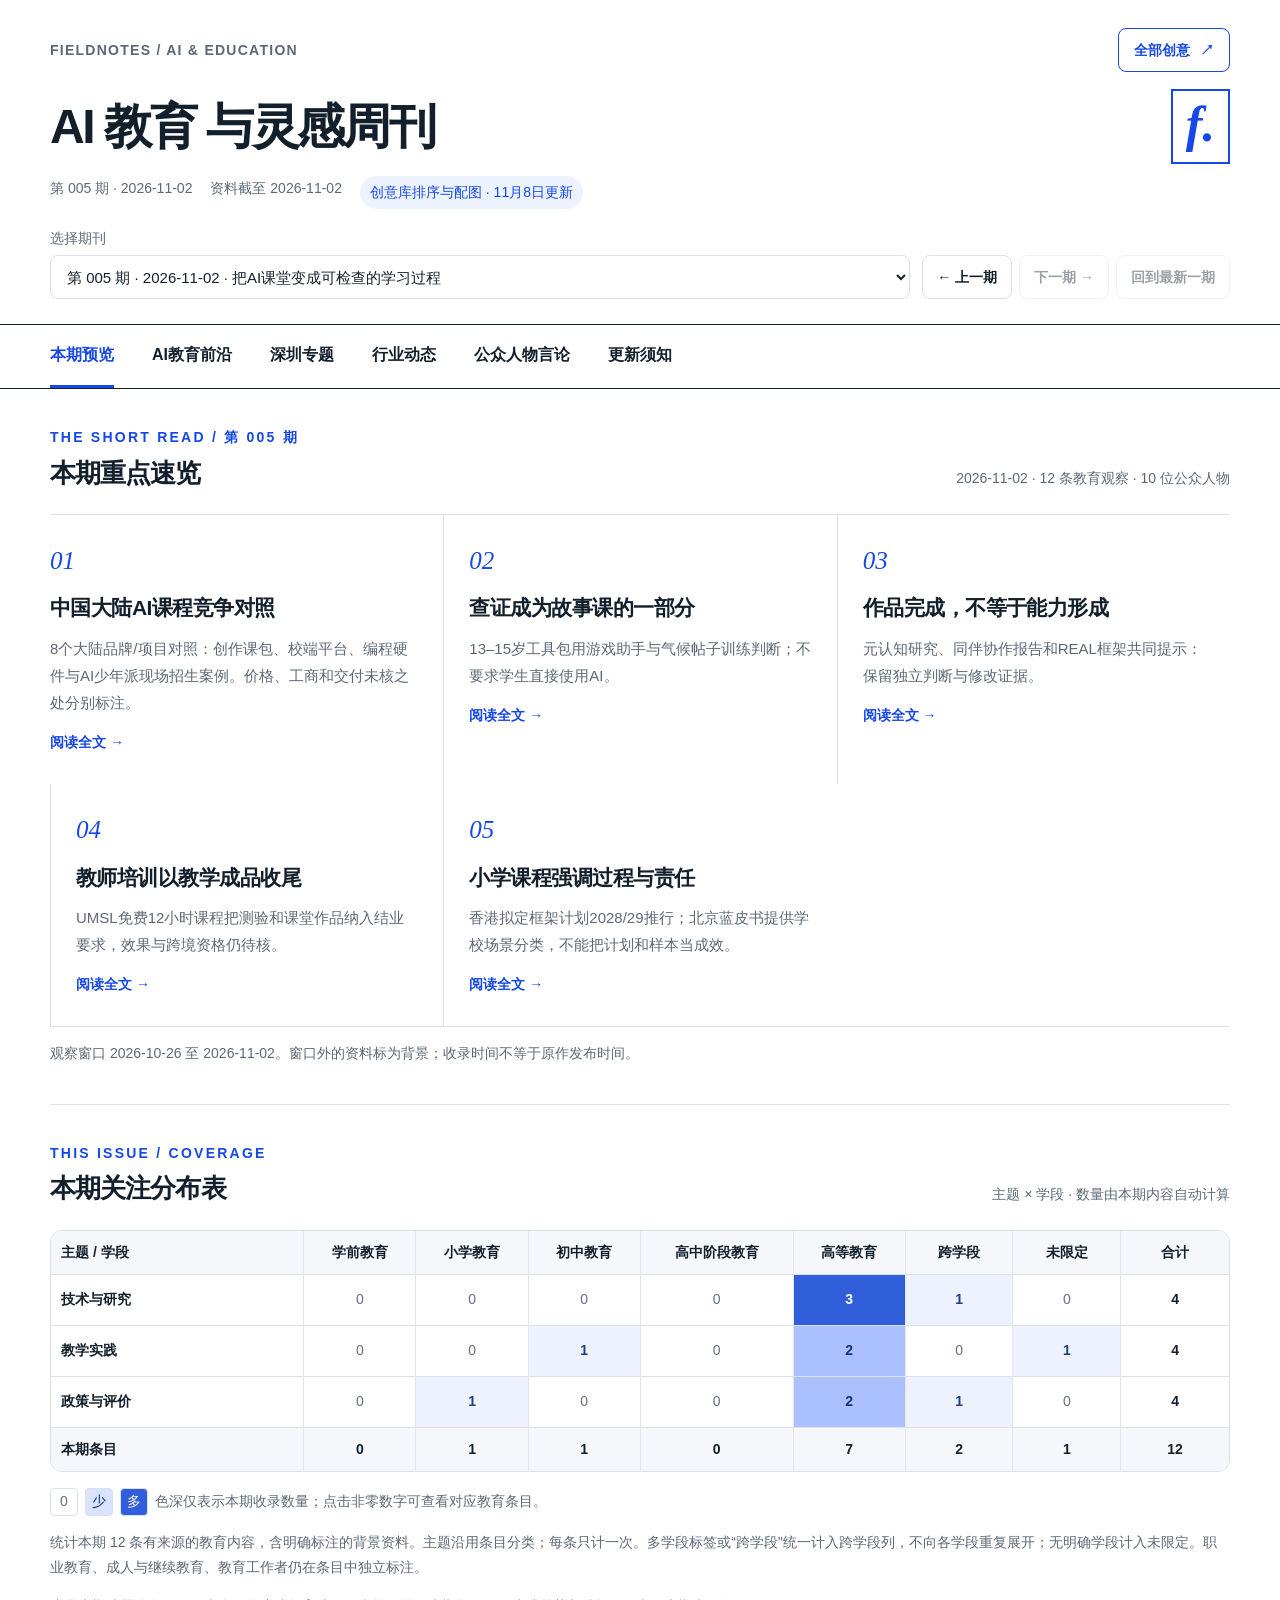
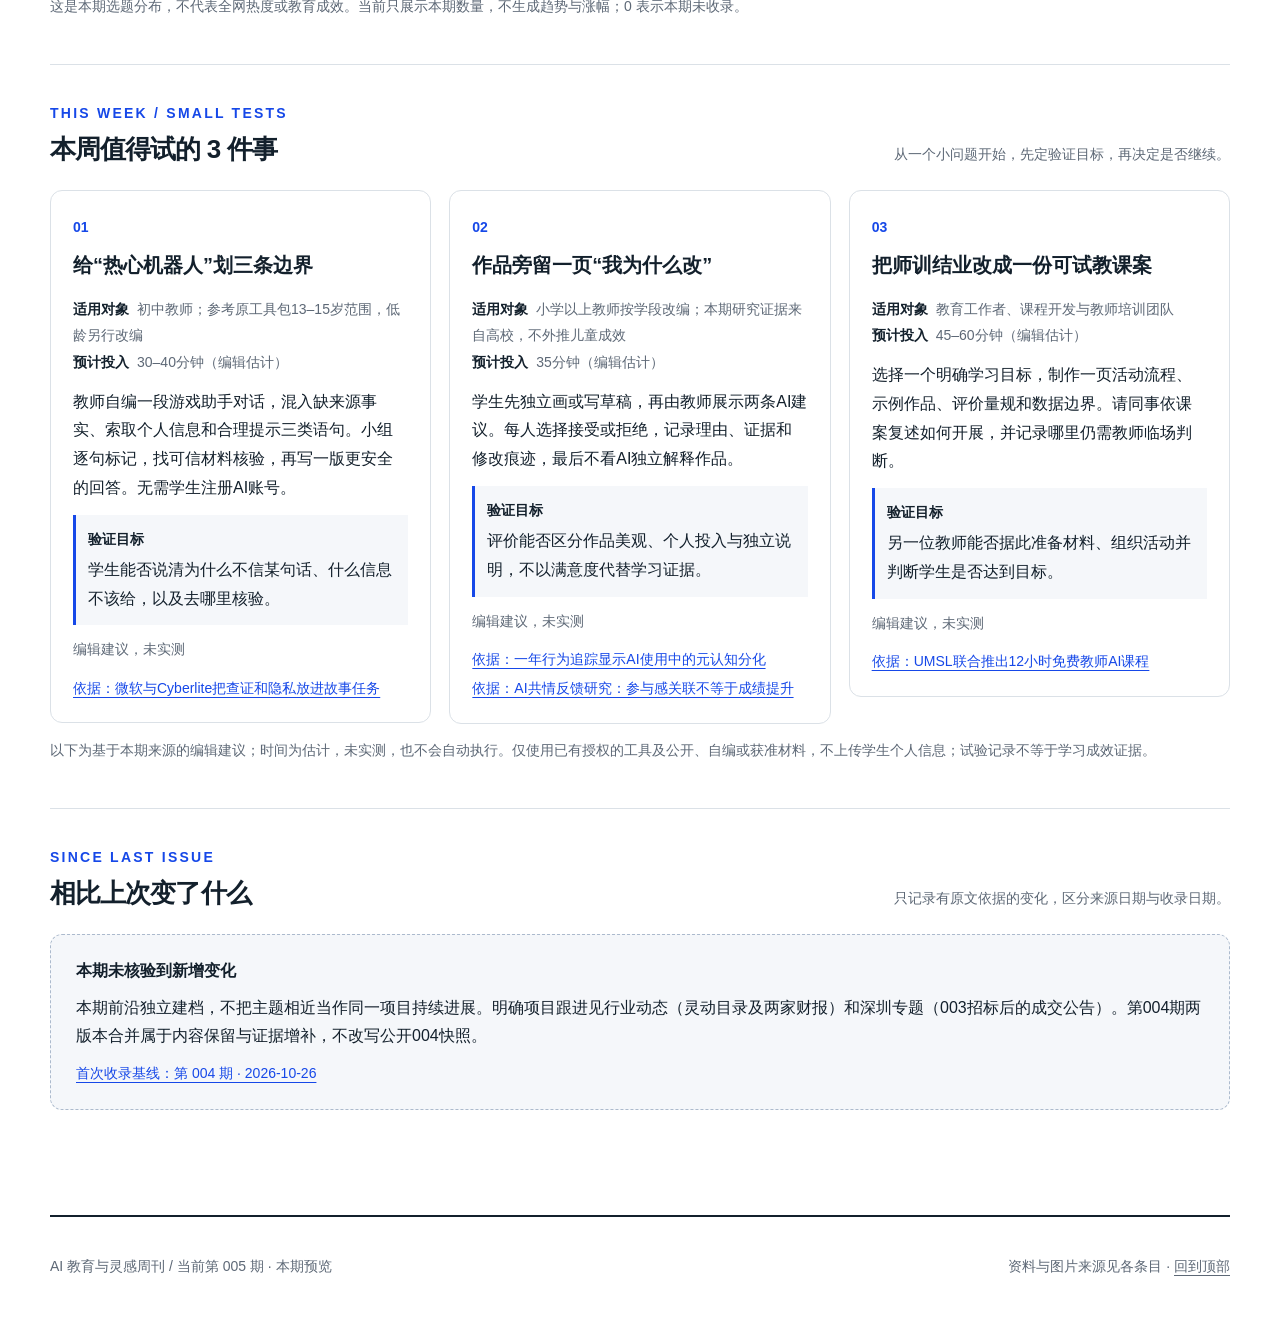
==== commit 1ee9b8d6: "Add date-added sorting and source-attributed imagery across weekly cards" ====
--- a/docs/index.html
+++ b/docs/index.html
@@ -38,205 +38,213 @@
 .classroom-plan{margin:0 20px 24px;padding:16px;border:1px solid #baa886;background:#faf7ef}.classroom-plan h5{font-size:15px;margin:16px 0 5px}.classroom-plan li{margin:8px 0;line-height:1.7}.classroom-plan summary{font-weight:700;cursor:pointer}
 
 .mainland-competitors{margin:2rem 0;padding:1.25rem;background:#f4f6ed;border:1px solid #ccd2bd;border-radius:16px}.mainland-compare-scroll{overflow-x:auto}.mainland-compare{border-collapse:collapse;min-width:900px;width:100%;font-size:.9rem;line-height:1.7}.mainland-compare th,.mainland-compare td{vertical-align:top;text-align:left;border-bottom:1px solid #cdd4c4;padding:16px 12px}.mainland-compare thead th{background:#e6ebdc}.mainland-compare th:first-child{width:18%}.mainland-compare td{width:27%}.mainland-compare .sources{display:flex;gap:8px;flex-wrap:wrap}.mainland-compare .pill{display:block;width:fit-content}.mainland-compare .detail-line{margin:.35rem 0}.mainland-compare a{overflow-wrap:anywhere}
-</style></head><body><a class="skip" href="#main">跳到正文</a><header class="wrap masthead" id="top"><div class="eyebrow"><span>FIELDNOTES / AI & EDUCATION</span><a id="open-library" class="library-shortcut" href="#issue=005&amp;page=preview&amp;view=library" data-open-library>全部创意 <span aria-hidden="true">↗</span></a></div><div class="brand"><h1><span>AI 教育</span><span>与灵感周刊</span></h1><span class="mark" aria-hidden="true">f.</span></div><p class="meta"><span id="issue-label">第 005 期 · 2026-11-02</span><span>资料截至 2026-11-02</span><span class="edition">第005期 · 同日补充公开版</span></p><div class="issue-toolbar" id="issue-toolbar"><label class="issue-picker" for="issue-select">选择期刊<select id="issue-select"><option value="005" selected>第 005 期 · 2026-11-02 · 把AI课堂变成可检查的学习过程</option><option value="004">第 004 期 · 2026-10-26 · 让AI走进真实任务：教学证据与硬件创意</option><option value="003">第 003 期 · 2026-10-19 · 从工具采用到学习证据</option><option value="002">第 002 期 · 2026-10-12 · 从AI辅助到独立学习</option><option value="001">第 001 期 · 2026-10-06 · 全球 AI 教育与创意观察</option></select></label><div class="issue-buttons"><button id="previous-issue" class="button" disabled>← 上一期</button><button id="next-issue" class="button" disabled>下一期 →</button><button id="latest-issue" class="button" disabled>回到最新一期</button></div></div><p class="sr-only" id="issue-status" aria-live="polite"></p></header><div class="nav-shell" id="weekly-navigation"><nav class="wrap nav" aria-label="周报页面"><a href="#issue=005&amp;page=preview" data-page="preview" class="active" aria-current="page">本期预览</a><a href="#issue=005&amp;page=education" data-page="education">AI教育前沿</a><a href="#issue=005&amp;page=shenzhen" data-page="shenzhen">深圳专题</a><a href="#issue=005&amp;page=industry" data-page="industry">行业动态</a><a href="#issue=005&amp;page=people" data-page="people">公众人物言论</a><a href="#issue=005&amp;page=updates" data-page="updates">更新须知</a></nav></div><main class="wrap" id="main"><noscript><p class="nojs">请启用浏览器 JavaScript 以使用六个页面、切期与独立创意库。当前显示最新一期预览。</p></noscript><div id="weekly-panel"><div id="issue-content"><div class="weekly-page" id="page-preview" data-weekly-page="preview"><section class="summary-section" id="digest"><div class="section-head"><div><p class="section-kicker">THE SHORT READ / 第 005 期</p><h2>本期重点速览</h2></div><p class="section-note">2026-11-02 · 12 条教育观察 · 10 位公众人物</p></div><div class="three-grid"><article class="summary-card"><span class="summary-number">01</span><h3>中国大陆AI课程竞争对照</h3><p>8个大陆品牌/项目对照：创作课包、校端平台、编程硬件与AI少年派现场招生案例。价格、工商和交付未核之处分别标注。</p><a href="#issue=005&amp;page=industry&amp;focus=mainland-competitors" data-page="industry" data-focus="mainland-competitors">阅读全文 →</a></article><article class="summary-card"><span class="summary-number">02</span><h3>查证成为故事课的一部分</h3><p>13–15岁工具包用游戏助手与气候帖子训练判断；不要求学生直接使用AI。</p><a href="#issue=005&amp;page=education&amp;focus=e005-05" data-page="education" data-focus="e005-05">阅读全文 →</a></article><article class="summary-card"><span class="summary-number">03</span><h3>作品完成，不等于能力形成</h3><p>元认知研究、同伴协作报告和REAL框架共同提示：保留独立判断与修改证据。</p><a href="#issue=005&amp;page=education&amp;focus=e005-02" data-page="education" data-focus="e005-02">阅读全文 →</a></article><article class="summary-card"><span class="summary-number">04</span><h3>教师培训以教学成品收尾</h3><p>UMSL免费12小时课程把测验和课堂作品纳入结业要求，效果与跨境资格仍待核。</p><a href="#issue=005&amp;page=education&amp;focus=e005-06" data-page="education" data-focus="e005-06">阅读全文 →</a></article><article class="summary-card"><span class="summary-number">05</span><h3>小学课程强调过程与责任</h3><p>香港拟定框架计划2028/29推行；北京蓝皮书提供学校场景分类，不能把计划和样本当成效。</p><a href="#issue=005&amp;page=education&amp;focus=e005-09" data-page="education" data-focus="e005-09">阅读全文 →</a></article></div><p class="scope-note">观察窗口 2026-10-26 至 2026-11-02。窗口外的资料标为背景；收录时间不等于原作发布时间。</p></section><section class="section" id="distribution"><div class="section-head"><div><p class="section-kicker">THIS ISSUE / COVERAGE</p><h2>本期关注分布表</h2></div><p class="section-note">主题 × 学段 · 数量由本期内容自动计算</p></div><div class="matrix-scroll" role="region" aria-label="本期关注分布表，可横向滚动" tabindex="0"><table class="attention-table"><caption class="sr-only">第 005 期教育收录：按原有主题标签与单一学段桶统计，共 12 条。</caption><thead><tr><th scope="col">主题 / 学段</th><th scope="col">学前教育</th><th scope="col">小学教育</th><th scope="col">初中教育</th><th scope="col">高中阶段教育</th><th scope="col">高等教育</th><th scope="col">跨学段</th><th scope="col">未限定</th><th scope="col">合计</th></tr></thead><tbody><tr><th scope="row">技术与研究</th><td class="heat heat-0" data-topic="技术与研究" data-stage="学前教育" data-count="0"><span>0</span></td><td class="heat heat-0" data-topic="技术与研究" data-stage="小学教育" data-count="0"><span>0</span></td><td class="heat heat-0" data-topic="技术与研究" data-stage="初中教育" data-count="0"><span>0</span></td><td class="heat heat-0" data-topic="技术与研究" data-stage="高中阶段教育" data-count="0"><span>0</span></td><td class="heat heat-4" data-topic="技术与研究" data-stage="高等教育" data-count="3"><a href="#issue=005&amp;page=education&amp;focus=e005-02" data-page="education" data-focus="e005-02" aria-label="技术与研究，高等教育，3 条，查看教育前沿">3</a></td><td class="heat heat-1" data-topic="技术与研究" data-stage="跨学段" data-count="1"><a href="#issue=005&amp;page=education&amp;focus=e005-01" data-page="education" data-focus="e005-01" aria-label="技术与研究，跨学段，1 条，查看教育前沿">1</a></td><td class="heat heat-0" data-topic="技术与研究" data-stage="未限定" data-count="0"><span>0</span></td><td class="row-total">4</td></tr><tr><th scope="row">教学实践</th><td class="heat heat-0" data-topic="教学实践" data-stage="学前教育" data-count="0"><span>0</span></td><td class="heat heat-0" data-topic="教学实践" data-stage="小学教育" data-count="0"><span>0</span></td><td class="heat heat-1" data-topic="教学实践" data-stage="初中教育" data-count="1"><a href="#issue=005&amp;page=education&amp;focus=e005-05" data-page="education" data-focus="e005-05" aria-label="教学实践，初中教育，1 条，查看教育前沿">1</a></td><td class="heat heat-0" data-topic="教学实践" data-stage="高中阶段教育" data-count="0"><span>0</span></td><td class="heat heat-3" data-topic="教学实践" data-stage="高等教育" data-count="2"><a href="#issue=005&amp;page=education&amp;focus=e005-07" data-page="education" data-focus="e005-07" aria-label="教学实践，高等教育，2 条，查看教育前沿">2</a></td><td class="heat heat-0" data-topic="教学实践" data-stage="跨学段" data-count="0"><span>0</span></td><td class="heat heat-1" data-topic="教学实践" data-stage="未限定" data-count="1"><a href="#issue=005&amp;page=education&amp;focus=e005-06" data-page="education" data-focus="e005-06" aria-label="教学实践，未限定，1 条，查看教育前沿">1</a></td><td class="row-total">4</td></tr><tr><th scope="row">政策与评价</th><td class="heat heat-0" data-topic="政策与评价" data-stage="学前教育" data-count="0"><span>0</span></td><td class="heat heat-1" data-topic="政策与评价" data-stage="小学教育" data-count="1"><a href="#issue=005&amp;page=education&amp;focus=e005-09" data-page="education" data-focus="e005-09" aria-label="政策与评价，小学教育，1 条，查看教育前沿">1</a></td><td class="heat heat-0" data-topic="政策与评价" data-stage="初中教育" data-count="0"><span>0</span></td><td class="heat heat-0" data-topic="政策与评价" data-stage="高中阶段教育" data-count="0"><span>0</span></td><td class="heat heat-3" data-topic="政策与评价" data-stage="高等教育" data-count="2"><a href="#issue=005&amp;page=education&amp;focus=e005-11" data-page="education" data-focus="e005-11" aria-label="政策与评价，高等教育，2 条，查看教育前沿">2</a></td><td class="heat heat-1" data-topic="政策与评价" data-stage="跨学段" data-count="1"><a href="#issue=005&amp;page=education&amp;focus=e005-10" data-page="education" data-focus="e005-10" aria-label="政策与评价，跨学段，1 条，查看教育前沿">1</a></td><td class="heat heat-0" data-topic="政策与评价" data-stage="未限定" data-count="0"><span>0</span></td><td class="row-total">4</td></tr></tbody><tfoot><tr><th scope="row">本期条目</th><td>0</td><td>1</td><td>1</td><td>0</td><td>7</td><td>2</td><td>1</td><td>12</td></tr></tfoot></table></div><p class="matrix-key"><span class="heat heat-0">0</span><span class="heat heat-2">少</span><span class="heat heat-4">多</span> 色深仅表示本期收录数量；点击非零数字可查看对应教育条目。</p><p class="criteria-note">统计本期 12 条有来源的教育内容，含明确标注的背景资料。主题沿用条目分类；每条只计一次。多学段标签或“跨学段”统一计入跨学段列，不向各学段重复展开；无明确学段计入未限定。职业教育、成人与继续教育、教育工作者仍在条目中独立标注。</p><p class="criteria-note">这是本期选题分布，不代表全网热度或教育成效。当前只展示本期数量，不生成趋势与涨幅；0 表示本期未收录。</p></section><section class="section" id="experiments"><div class="section-head"><div><p class="section-kicker">THIS WEEK / SMALL TESTS</p><h2>本周值得试的 3 件事</h2></div><p class="section-note">从一个小问题开始，先定验证目标，再决定是否继续。</p></div><div class="experiment-grid"><article class="experiment-card" id="try-005-1"><span class="experiment-number">01</span><h3>给“热心机器人”划三条边界</h3><p class="experiment-meta"><strong>适用对象</strong>初中教师；参考原工具包13–15岁范围，低龄另行改编<br><strong>预计投入</strong>30–40分钟（编辑估计）</p><p>教师自编一段游戏助手对话，混入缺来源事实、索取个人信息和合理提示三类语句。小组逐句标记，找可信材料核验，再写一版更安全的回答。无需学生注册AI账号。</p><p class="verification-goal"><strong>验证目标</strong>学生能否说清为什么不信某句话、什么信息不该给，以及去哪里核验。</p><p class="experiment-status">编辑建议，未实测</p><div class="sources"><a href="#issue=005&amp;page=education&amp;focus=e005-05" data-page="education" data-focus="e005-05">依据：微软与Cyberlite把查证和隐私放进故事任务</a></div></article><article class="experiment-card" id="try-005-2"><span class="experiment-number">02</span><h3>作品旁留一页“我为什么改”</h3><p class="experiment-meta"><strong>适用对象</strong>小学以上教师按学段改编；本期研究证据来自高校，不外推儿童成效<br><strong>预计投入</strong>35分钟（编辑估计）</p><p>学生先独立画或写草稿，再由教师展示两条AI建议。每人选择接受或拒绝，记录理由、证据和修改痕迹，最后不看AI独立解释作品。</p><p class="verification-goal"><strong>验证目标</strong>评价能否区分作品美观、个人投入与独立说明，不以满意度代替学习证据。</p><p class="experiment-status">编辑建议，未实测</p><div class="sources"><a href="#issue=005&amp;page=education&amp;focus=e005-02" data-page="education" data-focus="e005-02">依据：一年行为追踪显示AI使用中的元认知分化</a><a href="#issue=005&amp;page=education&amp;focus=e005-04" data-page="education" data-focus="e005-04">依据：AI共情反馈研究：参与感关联不等于成绩提升</a></div></article><article class="experiment-card" id="try-005-3"><span class="experiment-number">03</span><h3>把师训结业改成一份可试教课案</h3><p class="experiment-meta"><strong>适用对象</strong>教育工作者、课程开发与教师培训团队<br><strong>预计投入</strong>45–60分钟（编辑估计）</p><p>选择一个明确学习目标，制作一页活动流程、示例作品、评价量规和数据边界。请同事依课案复述如何开展，并记录哪里仍需教师临场判断。</p><p class="verification-goal"><strong>验证目标</strong>另一位教师能否据此准备材料、组织活动并判断学生是否达到目标。</p><p class="experiment-status">编辑建议，未实测</p><div class="sources"><a href="#issue=005&amp;page=education&amp;focus=e005-06" data-page="education" data-focus="e005-06">依据：UMSL联合推出12小时免费教师AI课程</a></div></article></div><p class="criteria-note">以下为基于本期来源的编辑建议；时间为估计，未实测，也不会自动执行。仅使用已有授权的工具及公开、自编或获准材料，不上传学生个人信息；试验记录不等于学习成效证据。</p></section><section class="section" id="changes"><div class="section-head"><div><p class="section-kicker">SINCE LAST ISSUE</p><h2>相比上次变了什么</h2></div><p class="section-note">只记录有原文依据的变化，区分来源日期与收录日期。</p></div><div class="changes-baseline" data-changes-status="no-verified-change"><p><strong>本期未核验到新增变化</strong></p><p>本期前沿独立建档，不把主题相近当作同一项目持续进展。明确项目跟进见行业动态（灵动目录及两家财报）和深圳专题（003招标后的成交公告）。第004期两版本合并属于内容保留与证据增补，不改写公开004快照。</p><a href="#issue=004&amp;page=education">首次收录基线：第 004 期 · 2026-10-26</a></div></section></div><div class="weekly-page" id="page-education" data-weekly-page="education" hidden><section class="section" id="education"><div class="section-head"><div><p class="section-kicker">EDUCATION FRONTIER</p><h2>AI 教育前沿</h2></div><p class="section-note">技术与研究、教学实践、政策与评价。企业产品的商业模式与财务另见行业动态。</p></div><nav class="education-group-nav" aria-label="教育前沿分类"><a href="#issue=005&amp;page=education&amp;focus=education-group-0">技术与研究</a><a href="#issue=005&amp;page=education&amp;focus=education-group-1">教学实践</a><a href="#issue=005&amp;page=education&amp;focus=education-group-2">政策与评价</a></nav><section class="education-group" id="education-group-0" tabindex="-1"><h3>技术与研究 <span class="pill neutral">4 条</span></h3><p class="criteria-note">模型能力、学习科学与教育技术；保留具体研究及适用范围。</p><div class="news-grid"><article class="news-card" id="e005-01"><div class="card-top"><span class="pill">技术与研究</span><span>2026-10-27</span></div><h3>Google提出持续学习的“睡眠”框架</h3><div class="tag-list"><span class="pill neutral">跨学段</span></div><p class="detail-line "><strong>地区：</strong>美国／全球技术研究</p><p class="detail-line "><strong>事件日期：</strong>2026-10-27研究介绍</p><p class="lead">Google Research介绍在固定架构及人为设定训练规则内，通过离线记忆巩固和合成样本练习，让模型吸收新信息并减轻灾难性遗忘。作者展示持续翻译、知识吸收和长上下文等基准结果。</p><p class="all-source-label">本周发布 · 研究机构技术介绍</p><p class="detail-line "><strong>为什么值得看：</strong>教育技术观察：长期课程助手需要更新知识且不遗忘旧知识，这是可跟踪的技术方向，不是已经验证的课堂产品。</p><p class="detail-line "><strong>边界与限制：</strong>研发方技术报告；基准表现不能外推为教学效果，也不是模型拥有生物睡眠或自主改变架构。尚未独立复现。</p><div class="sources"><a href="https://research.google/blog/the-sleep-framework-a-new-way-for-llms-to-retain-knowledge-in-continual-learning/" target="_blank" rel="noopener noreferrer">原始来源 · 研究机构技术介绍</a></div><div class="facts">原文日期：2026-10-27<br>首次收录：2026-11-02 · 最新核验：2026-11-02</div></article><article class="news-card" id="e005-02"><div class="card-top"><span class="pill">技术与研究</span><span>2026-10-27</span></div><h3>一年行为追踪显示AI使用中的元认知分化</h3><div class="tag-list"><span class="pill neutral">高等教育</span></div><p class="detail-line "><strong>地区：</strong>教育研究</p><p class="detail-line "><strong>事件日期：</strong>一学年教学观察；10月27日在线发表</p><p class="lead">SAGE Open研究90名教育学研究生、18个小组的一学年讨论行为。整体元认知参与上升，但高表现组持续核验与反思，低表现组出现较多直接接受AI输出、减少深层检查的行为。</p><p class="all-source-label">本周发布 · 同行评审研究</p><p class="detail-line "><strong>为什么值得看：</strong>评价不宜只看最终作品；可记录提问、反证、修改理由及学生对AI建议的取舍。</p><p class="detail-line "><strong>边界与限制：</strong>按小组分析的行为序列研究，不是证明AI导致能力退化的随机因果试验；组内贡献差异及推广到儿童均有局限。</p><div class="sources"><a href="https://journals.sagepub.com/doi/10.1177/21582440261497399" target="_blank" rel="noopener noreferrer">原始来源 · 同行评审研究</a></div><div class="facts">原文日期：2026-10-27<br>首次收录：2026-11-02 · 最新核验：2026-11-02</div></article><article class="news-card" id="e005-03"><div class="card-top"><span class="pill">技术与研究</span><span>2026-10-27</span></div><h3>DEC与Pearson关注AI是否挤占同伴协作</h3><div class="tag-list"><span class="pill neutral">高等教育</span></div><p class="detail-line "><strong>地区：</strong>国际</p><p class="detail-line "><strong>事件日期：</strong>2026-10-27报告发布</p><p class="lead">《Designing AI for Collaborative Learning》发布方指出：学生可能带着相似的AI答案进入小组，或让AI裁决分歧。报告梳理15种AI协作方法，并关联7种学习机制，强调决策应留在小组。</p><p class="all-source-label">本周发布 · 报告发布方介绍</p><p class="detail-line "><strong>为什么值得看：</strong>设计小组任务时先保留个人判断，再要求同伴互证，避免AI成为唯一裁判。</p><p class="detail-line "><strong>边界与限制：</strong>本轮核到发布方报告介绍，完整报告下载有登录门槛；样本和方法未独立核验，不能将介绍中的现象视作普遍比例或因果结论。</p><div class="sources"><a href="https://dec-web-v2.webflow.io/newsroom/ai-risks-reducing-peer-exchange-and-eroding-collaboration-new-dec-and-pearson-report-finds" target="_blank" rel="noopener noreferrer">原始来源 · 报告发布方介绍</a></div><div class="facts">原文日期：2026-10-27<br>首次收录：2026-11-02 · 最新核验：2026-11-02</div></article><article class="news-card" id="e005-04"><div class="card-top"><span class="pill">技术与研究</span><span>2026-10-28</span></div><h3>AI共情反馈研究：参与感关联不等于成绩提升</h3><div class="tag-list"><span class="pill neutral">高等教育</span></div><p class="detail-line "><strong>地区：</strong>中国台湾高校研究</p><p class="detail-line "><strong>事件日期：</strong>2026-10-28发表；试用数据早于发表</p><p class="lead">研究用KeyMoji、ChatGPT和Unity搭建反馈系统，303名本科生在编程课中使用30分钟，随后填写问卷。共情体验与动机、参与及自报学习收获相关。</p><p class="all-source-label">本周发布 · 同行评审研究</p><p class="detail-line "><strong>为什么值得看：</strong>提醒课程产品同时区分“孩子喜欢”“愿意参与”和“真正学会”三类证据。</p><p class="detail-line "><strong>边界与限制：</strong>单组、后测、自报设计，不能推断因果或客观成绩提升；情感分类准确性与未成年人使用安全未获本研究普遍验证。</p><div class="sources"><a href="https://link.springer.com/article/10.1007/s11423-026-10720-0" target="_blank" rel="noopener noreferrer">原始来源 · 同行评审研究</a></div><div class="facts">原文日期：2026-10-28<br>首次收录：2026-11-02 · 最新核验：2026-11-02</div></article></div></section><section class="education-group" id="education-group-1" tabindex="-1"><h3>教学实践 <span class="pill neutral">4 条</span></h3><p class="criteria-note">课程、教师发展与教学应用；活动日程不等于完成或成效。</p><div class="news-grid"><article class="news-card" id="e005-05"><div class="card-top"><span class="pill">教学实践</span><span>2026-10-27</span></div><h3>微软与Cyberlite把查证和隐私放进故事任务</h3><div class="tag-list"><span class="pill neutral">初中教育</span><span class="pill neutral">教育工作者</span></div><p class="detail-line "><strong>地区：</strong>国际／新加坡合作</p><p class="detail-line "><strong>来源明示年龄条件：</strong>官方工具包面向13–15岁</p><p class="detail-line "><strong>事件日期：</strong>2026-10-27扩展版发布</p><p class="lead">新增The Climate Campaign与The Helpful Bot两节约30分钟课案，分别围绕AI帖子可信度、游戏助手编造信息与收集隐私展开。教师带领，学生直接使用AI工具是可选项。</p><p class="all-source-label">本周发布 · 官方课程资源</p><p class="detail-line "><strong>为什么值得看：</strong>可借鉴“情境故事—找证据—解释判断”的课堂结构，不要求所有学生开AI账号。</p><p class="detail-line "><strong>边界与限制：</strong>发布方教材介绍，不是成效实验。原版有中文；新增课案中文仍列待推出。具体课件复用许可未核，不能直接整包转载。</p><div class="sources"><a href="https://blogs.microsoft.com/on-the-issues/2026/10/27/in-an-age-of-ai-deciding-what-to-trust-is-a-foundational-skill-heres-how-were-helping-educators-teach-it/" target="_blank" rel="noopener noreferrer">原始来源 · 官方课程资源</a><a href="https://learn.microsoft.com/en-us/training/educator-center/instructor-materials/classroom-toolkit-unlock-generative-ai-safely-responsibly" target="_blank" rel="noopener noreferrer">补充官方资料</a></div><div class="facts">原文日期：2026-10-27<br>首次收录：2026-11-02 · 最新核验：2026-11-02</div></article><article class="news-card" id="e005-06"><div class="card-top"><span class="pill">教学实践</span><span>2026-10-30</span></div><h3>UMSL联合推出12小时免费教师AI课程</h3><div class="tag-list"><span class="pill neutral">教育工作者</span></div><p class="detail-line "><strong>地区：</strong>美国</p><p class="detail-line "><strong>事件日期：</strong>2026-10-30发布</p><p class="lead">UMSL、Scale AI和Lindbergh学区推出Fundamentals of AI for Educators，面向美国K–12教师，12小时、自定进度、免费。完成模块、测验和面向具体学习目标的教学成品可获证书及徽章。</p><p class="all-source-label">本周发布 · 大学课程发布</p><p class="detail-line "><strong>为什么值得看：</strong>教师培训交付可从“听过工具”转向“完成可用的课堂成品”。</p><p class="detail-line "><strong>边界与限制：</strong>校方称此前20名教师试用；人数不是成效证据。美国以外注册资格、执照学分及真实课堂效果未核。</p><div class="sources"><a href="https://blogs.umsl.edu/news/2026/10/30/umsl-scale-ai-lindbergh-schools-fundamentals-of-ai-for-educators/" target="_blank" rel="noopener noreferrer">原始来源 · 大学课程发布</a><a href="https://www.umsl.edu/workforce/programs-courses/ai-literacy.html" target="_blank" rel="noopener noreferrer">补充官方资料</a></div><div class="facts">原文日期：2026-10-30<br>首次收录：2026-11-02 · 最新核验：2026-11-02</div></article><article class="news-card" id="e005-07"><div class="card-top"><span class="pill">教学实践</span><span>2026-10-27</span></div><h3>日本医学研究生课把AI幻觉核验做成练习</h3><div class="tag-list"><span class="pill neutral">高等教育</span></div><p class="detail-line "><strong>地区：</strong>日本</p><p class="detail-line "><strong>事件日期：</strong>期刊出版10月25日；J-STAGE上线10月27日</p><p class="lead">千叶大学等作者报告基于4C/ID的在线研究生课程，六模块覆盖研究伦理、写作、检索、研究问题、规划及数据分析。练习故意呈现虚构或无依据输出，训练查证与责任意识。</p><p class="all-source-label">本周发布 · 同行评审课程实施报告</p><p class="detail-line "><strong>为什么值得看：</strong>把识别错误安排为显式学习任务，比仅提醒“AI会犯错”更具体。</p><p class="detail-line "><strong>边界与限制：</strong>论文描述已设计实施的课程流程，效果评估仍为后续工作；不应声称已证明提高研究能力。</p><div class="sources"><a href="https://www.jstage.jst.go.jp/article/mededjapan/57/5/57_375/_article/-char/en" target="_blank" rel="noopener noreferrer">原始来源 · 同行评审课程实施报告</a></div><div class="facts">原文日期：2026-10-27<br>首次收录：2026-11-02 · 最新核验：2026-11-02</div></article><article class="news-card" id="e005-08"><div class="card-top"><span class="pill">教学实践</span><span>2026-10-29</span></div><h3>剑桥资助六项AI教学与评价试验</h3><div class="tag-list"><span class="pill neutral">高等教育</span></div><p class="detail-line "><strong>地区：</strong>英国</p><p class="detail-line "><strong>事件日期：</strong>2026-10-29公布资助；未来六个月测试</p><p class="lead">六项目覆盖建筑、经济、基因组医学、法律、物理与心理学，包括苏格拉底科学阅读教练、AI辅助小组指导、法律来源核验和按程序陌生情境表现评价。</p><p class="all-source-label">本周发布 · 大学项目公告</p><p class="detail-line "><strong>为什么值得看：</strong>共同问题不是能否生成好作品，而是能否保留独立判断、验证能力与个人推理。</p><p class="detail-line "><strong>边界与限制：</strong>这是获资助方案，尚非测试结果；个别项目涉及隐私和学生同意，不能把计划人数当作完成规模。</p><div class="sources"><a href="https://www.ai.cam.ac.uk/news/six-cambridge-projects-to-explore-how-ai-is-changing-teaching-and-learning/" target="_blank" rel="noopener noreferrer">原始来源 · 大学项目公告</a></div><div class="facts">原文日期：2026-10-29<br>首次收录：2026-11-02 · 最新核验：2026-11-02</div></article></div></section><section class="education-group" id="education-group-2" tabindex="-1"><h3>政策与评价 <span class="pill neutral">4 条</span></h3><p class="criteria-note">治理、安全、评价与政策；区分正式规则、倡议和研究评估。</p><div class="news-grid"><article class="news-card" id="e005-09"><div class="card-top"><span class="pill">政策与评价</span><span>2026-10-30</span></div><h3>香港公布小学资讯与创新科技课程框架拟定稿</h3><div class="tag-list"><span class="pill neutral">小学教育</span></div><p class="detail-line "><strong>地区：</strong>中国香港</p><p class="detail-line "><strong>事件日期：</strong>2026-10-30公布；计划2028/29学年推行</p><p class="lead">新科覆盖资讯科技、计算思维与编程、人工智能初探、基础工程与机器人、科技与社会五范畴，强调动手设计、科技向善及过程表现。</p><p class="all-source-label">本周发布 · 教育主管部门公告</p><p class="detail-line "><strong>为什么值得看：</strong>小学AI课可以连接真实生活问题、设计迭代和责任意识，而非仅练提示词。</p><p class="detail-line "><strong>边界与限制：</strong>属于拟定课程框架及实施计划，不是已实施成效；AI初探试行版早在2026年7月21日发布，不能全部写作首次推出。</p><div class="sources"><a href="https://www.edb.gov.hk/sc/about-edb/press/insiderperspective/insiderperspective20261030.html" target="_blank" rel="noopener noreferrer">原始来源 · 教育主管部门公告</a></div><div class="facts">原文日期：2026-10-30<br>首次收录：2026-11-02 · 最新核验：2026-11-02</div></article><article class="news-card" id="e005-10"><div class="card-top"><span class="pill">政策与评价</span><span>2026-10-30</span></div><h3>北京基础教育AI蓝皮书发布，聚焦六类学校场景</h3><div class="tag-list"><span class="pill neutral">小学教育</span><span class="pill neutral">初中教育</span><span class="pill neutral">高中阶段教育</span></div><p class="detail-line "><strong>地区：</strong>中国北京</p><p class="detail-line "><strong>事件日期：</strong>10月29日发布；9月调研</p><p class="lead">北师大与北京市数字教育中心联合编制的2026蓝皮书涉及18个教育部门、106所中小学，讨论教学设计、语言学习、作业管理、体育健康、智能答疑和智能教研，另关注真实问题项目学习。</p><p class="all-source-label">本周发布 · 蓝皮书编制方介绍</p><p class="detail-line "><strong>为什么值得看：</strong>为学校端产品判断需求与选取可检验试点提供分类参考。</p><p class="detail-line "><strong>边界与限制：</strong>本轮核验编制方介绍，未审读全文、抽样代表性和评测数据；106所是调研样本，不是AI普及率或效果证明。</p><div class="sources"><a href="https://ai.bnu.edu.cn/ggjxz/xyxw/9da4dfeaf9364cccbae0e9a1ef7e0f4d.htm" target="_blank" rel="noopener noreferrer">原始来源 · 蓝皮书编制方介绍</a></div><div class="facts">原文日期：2026-10-30<br>首次收录：2026-11-02 · 最新核验：2026-11-02</div></article><article class="news-card" id="e005-11"><div class="card-top"><span class="pill">政策与评价</span><span>2026-10-27</span></div><h3>REAL框架追问：反复使用AI后，人保留了什么能力？</h3><div class="tag-list"><span class="pill neutral">高等教育</span><span class="pill neutral">教育工作者</span></div><p class="detail-line "><strong>地区：</strong>美国／概念研究</p><p class="detail-line "><strong>事件日期：</strong>2026-10-27发表</p><p class="lead">Martin Jones提出Retained、Eroded、Atrophied、Leveraged四个反思维度，将评价重心从AI能做什么转向长期使用对人的判断和能力有何影响。</p><p class="all-source-label">本周发布 · 同行评审概念论文</p><p class="detail-line "><strong>为什么值得看：</strong>备课时可据此列出必须由学生完成的思考环节，以及可以交给AI的辅助步骤。</p><p class="detail-line "><strong>边界与限制：</strong>概念性、理论综合框架，尚未经过实证验证或形成测量量表；不能当作已证实的评估工具。</p><div class="sources"><a href="https://www.emerald.com/jeet/article/doi/10.1108/JEET-08-2026-0046/1404169/The-REAL-framework-evaluating-the-cognitive-and" target="_blank" rel="noopener noreferrer">原始来源 · 同行评审概念论文</a></div><div class="facts">原文日期：2026-10-27<br>首次收录：2026-11-02 · 最新核验：2026-11-02</div></article><article class="news-card" id="e005-12"><div class="card-top"><span class="pill">政策与评价</span><span>2026-10-28</span></div><h3>牙科教育AI评估把患者安全放在技术新奇之前</h3><div class="tag-list"><span class="pill neutral">高等教育</span><span class="pill neutral">教育工作者</span></div><p class="detail-line "><strong>地区：</strong>英国</p><p class="detail-line "><strong>事件日期：</strong>2026-10-28大学发布研究介绍</p><p class="lead">Queen Mary团队受General Dental Council委托，综合75项研究及监管者、教育专家、毕业生访谈。报告建议明确教学与评价治理、数据保护及数字素养，并持续评估临床判断和安全。</p><p class="all-source-label">本周发布 · 监管委托研究介绍</p><p class="detail-line "><strong>为什么值得看：</strong>高风险专业教育不能只展示AI模拟效果，还须验证学生脱离工具后的判断能力。</p><p class="detail-line "><strong>边界与限制：</strong>本轮核大学对快速证据评估的介绍，报告全文未逐项审读；不是75项全部证明有效，也不意味着新的强制规则已生效。</p><div class="sources"><a href="https://www.qmul.ac.uk/news/latest-news/2026/medicine-and-dentistry/fmd/queen-mary-research-informs-national-approach-to-ai-in-dental-education.html" target="_blank" rel="noopener noreferrer">原始来源 · 监管委托研究介绍</a></div><div class="facts">原文日期：2026-10-28<br>首次收录：2026-11-02 · 最新核验：2026-11-02</div></article></div></section></section></div><div class="weekly-page" id="page-people" data-weekly-page="people" hidden><section class="section" id="people"><div class="section-head"><div><p class="section-kicker">PEOPLE &amp; SIGNALS</p><h2>公众人物言论</h2></div><p class="section-note">10 位人物的背景、代表成果与具体公开动态。人物资料与本期动态分别标注日期；代表成果可展开查看，不把简介计作动态，不作无证据热度排名。</p></div><div class="x-grid"><article class="x-card person-card" id="p005-jenny-lay-flurrie" tabindex="-1"><div class="person-profile" data-profile-id="p005-jenny-lay-flurrie"><div class="profile-heading"><a class="portrait-placeholder" href="https://news.microsoft.com/futuredecoded/photos/jenny-lay-flurrie-chief-accessibility-officer-at-microsoft/" target="_blank" rel="noopener noreferrer" aria-label="Jenny Lay-Flurrie的官方人物页面"><span>官方人物页<br>查看肖像 ↗</span></a><div><p class="profile-kicker">人物背景</p><h3 class="person-name">Jenny Lay-Flurrie</h3><p class="person-identity">微软 Trusted Technology Group 副总裁</p></div></div><p class="person-bio"><span>长期从事无障碍与可信技术工作的微软管理者；当前职位以本期署名为准。</span></p><p class="follow-reason"><strong>持续关注 · 编辑判断</strong>把产品责任和学生判断力放在一起，适合作为课程安全设计的检查视角。</p><details class="profile-details"><summary>代表成果与资料来源</summary><ol class="contribution-list"><li><strong class="contribution-title">代表经历 / 已核实背景</strong><p>创建微软 Disability Employee Resource Group，并曾领导无障碍相关工作。</p><div class="sources"><a href="https://www.sheffield.ac.uk/cs/news/jenny-lay-flurrie-chief-accessibility-officer-microsoft-awarded-honorary-degree-university-sheffield" target="_blank" rel="noopener noreferrer">Jenny Lay-Flurrie官方人物资料</a></div><p class="contribution-boundary">任职与机构工作不等同个人独立完成全部成果。</p></li><li><strong class="contribution-title">代表经历 / 已核实背景</strong><p>2024年获谢菲尔德大学荣誉工程博士，以表彰无障碍倡导与技术领导工作。</p><div class="sources"><a href="https://www.sheffield.ac.uk/cs/news/jenny-lay-flurrie-chief-accessibility-officer-microsoft-awarded-honorary-degree-university-sheffield" target="_blank" rel="noopener noreferrer">Jenny Lay-Flurrie官方人物资料</a></div><p class="contribution-boundary">任职与机构工作不等同个人独立完成全部成果。</p></li></ol><p class="profile-source-label">简介与身份依据</p><div class="sources"><a href="https://www.sheffield.ac.uk/cs/news/jenny-lay-flurrie-chief-accessibility-officer-microsoft-awarded-honorary-degree-university-sheffield" target="_blank" rel="noopener noreferrer">Jenny Lay-Flurrie官方人物资料</a><a href="https://blogs.microsoft.com/on-the-issues/2026/10/27/in-an-age-of-ai-deciding-what-to-trust-is-a-foundational-skill-heres-how-were-helping-educators-teach-it/" target="_blank" rel="noopener noreferrer">Microsoft On the Issues；本人署名</a></div><p class="profile-limit"><strong>资料边界：</strong>企业署名观点及资源发布，不是学习效果试验；团队工具包不计作个人独立成果。</p><p class="portrait-credit">肖像来源说明：公开版仅提供官方原作入口；新增图像的公开转载许可尚未核实，未复制展示。</p><p class="portrait-rights">官方活动照，2019年旧照；公开复用许可待核；公开复用许可未确认。</p></details><p class="profile-updated">人物资料更新：<time datetime="2026-11-02">2026-11-02</time></p></div><div class="person-update"><div class="card-top"><span class="pill">本期动态</span><span>原文日期：2026-10-27</span></div><p class="role">微软 Trusted Technology Group 副总裁 · Microsoft On the Issues；本人署名</p><h4>辨别可信信息是AI时代的基础能力</h4><p>她在署名文章中强调，判断信息与AI输出是否可信需要专门训练；开发者不能把可靠性责任全部转给用户。微软与Cyberlite扩展课堂工具包，加入查证与媒体素养情境。</p><p class="detail-line "><strong>值得留意：</strong>把产品责任和学生判断力放在一起，适合作为课程安全设计的检查视角。</p><p class="detail-line "><strong>事实与观点：</strong>中文转述；有明确署名或归属的人物观点，不是逐字引语。</p><p class="detail-line "><strong>边界与限制：</strong>企业署名观点及资源发布，不是学习效果试验；团队工具包不计作个人独立成果。</p><p class="all-source-label">本周发布｜具体观点 · 一手署名文章或机构明确归属报道，访问限制见资料边界。</p><div class="sources"><a href="https://blogs.microsoft.com/on-the-issues/2026/10/27/in-an-age-of-ai-deciding-what-to-trust-is-a-foundational-skill-heres-how-were-helping-educators-teach-it/" target="_blank" rel="noopener noreferrer">Microsoft On the Issues；本人署名</a></div></div></article><article class="x-card person-card" id="p005-michelle-yao" tabindex="-1"><div class="person-profile" data-profile-id="p005-michelle-yao"><div class="profile-heading"><a class="portrait-placeholder" href="https://www.cyberlite.org/about" target="_blank" rel="noopener noreferrer" aria-label="Michelle Yao的官方人物页面"><span>官方人物页<br>查看肖像 ↗</span></a><div><p class="profile-kicker">人物背景</p><h3 class="person-name">Michelle Yao</h3><p class="person-identity">Cyberlite 联合创始人</p></div></div><p class="person-bio"><span>在新加坡负责Cyberlite教育策略与学习设计。</span></p><p class="follow-reason"><strong>持续关注 · 编辑判断</strong>适合把绘本或故事课延伸到查证、同伴讨论及解释选择，而不只教提示词。</p><details class="profile-details"><summary>代表成果与资料来源</summary><ol class="contribution-list"><li><strong class="contribution-title">代表经历 / 已核实背景</strong><p>2021年与Nina Bual共同创立Cyberlite。</p><div class="sources"><a href="https://www.cyberlite.org/about" target="_blank" rel="noopener noreferrer">Michelle Yao官方人物资料</a></div><p class="contribution-boundary">任职与机构工作不等同个人独立完成全部成果。</p></li><li><strong class="contribution-title">代表经历 / 已核实背景</strong><p>获UK-SEA Women in Cyber Fellowship支持，关注包容性网络安全教育。</p><div class="sources"><a href="https://www.cyberlite.org/about" target="_blank" rel="noopener noreferrer">Michelle Yao官方人物资料</a></div><p class="contribution-boundary">任职与机构工作不等同个人独立完成全部成果。</p></li></ol><p class="profile-source-label">简介与身份依据</p><div class="sources"><a href="https://www.cyberlite.org/about" target="_blank" rel="noopener noreferrer">Michelle Yao官方人物资料</a><a href="https://blogs.microsoft.com/on-the-issues/2026/10/27/in-an-age-of-ai-deciding-what-to-trust-is-a-foundational-skill-heres-how-were-helping-educators-teach-it/" target="_blank" rel="noopener noreferrer">Microsoft，明确归属Michelle Yao的引述</a></div><p class="profile-limit"><strong>资料边界：</strong>合作方自述及观点；不是独立成效结论。</p><p class="portrait-credit">肖像来源说明：公开版仅提供官方原作入口；新增图像的公开转载许可尚未核实，未复制展示。</p><p class="portrait-rights">官网姓名对应头像；抓取未成功，展示应有失败回退；公开许可待核；公开复用许可未确认。</p></details><p class="profile-updated">人物资料更新：<time datetime="2026-11-02">2026-11-02</time></p></div><div class="person-update"><div class="card-top"><span class="pill">本期动态</span><span>原文日期：2026-10-27</span></div><p class="role">Cyberlite 联合创始人 · Microsoft，明确归属Michelle Yao的引述</p><h4>从安全操作走向有依据的信任</h4><p>她指出，青年如今的问题已从怎样安全用AI，转向网上什么值得相信、聊天机器人答案能信多少；希望学生形成更有把握的独立判断。</p><p class="detail-line "><strong>值得留意：</strong>适合把绘本或故事课延伸到查证、同伴讨论及解释选择，而不只教提示词。</p><p class="detail-line "><strong>事实与观点：</strong>中文转述；有明确署名或归属的人物观点，不是逐字引语。</p><p class="detail-line "><strong>边界与限制：</strong>合作方自述及观点；不是独立成效结论。</p><p class="all-source-label">本周发布｜具体观点 · 一手署名文章或机构明确归属报道，访问限制见资料边界。</p><div class="sources"><a href="https://blogs.microsoft.com/on-the-issues/2026/10/27/in-an-age-of-ai-deciding-what-to-trust-is-a-foundational-skill-heres-how-were-helping-educators-teach-it/" target="_blank" rel="noopener noreferrer">Microsoft，明确归属Michelle Yao的引述</a></div></div></article><article class="x-card person-card" id="p005-neil-lawrence" tabindex="-1"><div class="person-profile" data-profile-id="p005-neil-lawrence"><div class="profile-heading"><a class="portrait-placeholder" href="https://www.ai.cam.ac.uk/team/neil-lawrence/" target="_blank" rel="noopener noreferrer" aria-label="Neil Lawrence的官方人物页面"><span>官方人物页<br>查看肖像 ↗</span></a><div><p class="profile-kicker">人物背景</p><h3 class="person-name">Neil Lawrence</h3><p class="person-identity">剑桥大学机器学习教授、ai@cam主席</p></div></div><p class="person-bio"><span>剑桥首任DeepMind机器学习教授，研究机器学习与现实系统。</span></p><p class="follow-reason"><strong>持续关注 · 编辑判断</strong>可用于区分作品完成度与学生学习证据，尤其是AI辅助设计和编程。</p><details class="profile-details"><summary>代表成果与资料来源</summary><ol class="contribution-list"><li><strong class="contribution-title">代表经历 / 已核实背景</strong><p>曾任Amazon机器学习总监。</p><div class="sources"><a href="https://www.ai.cam.ac.uk/team/neil-lawrence/" target="_blank" rel="noopener noreferrer">Neil Lawrence官方人物资料</a></div><p class="contribution-boundary">任职与机构工作不等同个人独立完成全部成果。</p></li><li><strong class="contribution-title">代表经历 / 已核实背景</strong><p>著有《The Atomic Human》。</p><div class="sources"><a href="https://www.ai.cam.ac.uk/team/neil-lawrence/" target="_blank" rel="noopener noreferrer">Neil Lawrence官方人物资料</a></div><p class="contribution-boundary">任职与机构工作不等同个人独立完成全部成果。</p></li></ol><p class="profile-source-label">简介与身份依据</p><div class="sources"><a href="https://www.ai.cam.ac.uk/team/neil-lawrence/" target="_blank" rel="noopener noreferrer">Neil Lawrence官方人物资料</a><a href="https://www.ai.cam.ac.uk/news/six-cambridge-projects-to-explore-how-ai-is-changing-teaching-and-learning/" target="_blank" rel="noopener noreferrer">ai@cam官方新闻，明确归属引述</a></div><p class="profile-limit"><strong>资料边界：</strong>六项教学研究处于资助和待测试阶段，不能写成已证实有效。</p><p class="portrait-credit">肖像来源说明：尚未取得可可靠嵌入的独立头像；请打开官方人物资料查看。未用AI造脸。</p><p class="portrait-rights">官方姓名对应头像；公开许可待核；公开复用许可未确认。</p></details><p class="profile-updated">人物资料更新：<time datetime="2026-11-02">2026-11-02</time></p></div><div class="person-update"><div class="card-top"><span class="pill">本期动态</span><span>原文日期：2026-10-29</span></div><p class="role">剑桥大学机器学习教授、ai@cam主席 · ai@cam官方新闻，明确归属引述</p><h4>AI能做什么，不等于学生学到了什么</h4><p>他指出，AI已改变学生能完成的任务，但大学仍需研究其对知识、专业能力和独立判断形成的影响，并核验何处真正改善教学。</p><p class="detail-line "><strong>值得留意：</strong>可用于区分作品完成度与学生学习证据，尤其是AI辅助设计和编程。</p><p class="detail-line "><strong>事实与观点：</strong>中文转述；有明确署名或归属的人物观点，不是逐字引语。</p><p class="detail-line "><strong>边界与限制：</strong>六项教学研究处于资助和待测试阶段，不能写成已证实有效。</p><p class="all-source-label">本周发布｜具体观点 · 一手署名文章或机构明确归属报道，访问限制见资料边界。</p><div class="sources"><a href="https://www.ai.cam.ac.uk/news/six-cambridge-projects-to-explore-how-ai-is-changing-teaching-and-learning/" target="_blank" rel="noopener noreferrer">ai@cam官方新闻，明确归属引述</a></div></div></article><article class="x-card person-card" id="p005-jessica-montgomery" tabindex="-1"><div class="person-profile" data-profile-id="p005-jessica-montgomery"><div class="profile-heading"><a class="portrait-placeholder" href="https://www.ai.cam.ac.uk/team/jess-montgomery/" target="_blank" rel="noopener noreferrer" aria-label="Jessica（Jess）Montgomery的官方人物页面"><span>官方人物页<br>查看肖像 ↗</span></a><div><p class="profile-kicker">人物背景</p><h3 class="person-name">Jessica（Jess）Montgomery</h3><p class="person-identity">剑桥大学ai@cam主任</p></div></div><p class="person-bio"><span>连接AI研究、政策和社会应用的项目负责人。</span></p><p class="follow-reason"><strong>持续关注 · 编辑判断</strong>适合参考小规模试教、记录问题、跨教师共享经验的课程迭代流程。</p><details class="profile-details"><summary>代表成果与资料来源</summary><ol class="contribution-list"><li><strong class="contribution-title">代表经历 / 已核实背景</strong><p>领导Accelerate Science及Data Trusts Initiative等研究与治理项目。</p><div class="sources"><a href="https://www.ai.cam.ac.uk/team/jess-montgomery/" target="_blank" rel="noopener noreferrer">Jessica（Jess）Montgomery官方人物资料</a></div><p class="contribution-boundary">任职与机构工作不等同个人独立完成全部成果。</p></li><li><strong class="contribution-title">代表经历 / 已核实背景</strong><p>曾在英国皇家学会建立并领导AI政策、公众对话和国际交流工作。</p><div class="sources"><a href="https://www.ai.cam.ac.uk/team/jess-montgomery/" target="_blank" rel="noopener noreferrer">Jessica（Jess）Montgomery官方人物资料</a></div><p class="contribution-boundary">任职与机构工作不等同个人独立完成全部成果。</p></li></ol><p class="profile-source-label">简介与身份依据</p><div class="sources"><a href="https://www.ai.cam.ac.uk/team/jess-montgomery/" target="_blank" rel="noopener noreferrer">Jessica（Jess）Montgomery官方人物资料</a><a href="https://www.ai.cam.ac.uk/news/six-cambridge-projects-to-explore-how-ai-is-changing-teaching-and-learning/" target="_blank" rel="noopener noreferrer">ai@cam官方新闻，明确归属引述</a></div><p class="profile-limit"><strong>资料边界：</strong>项目计划，不是已有学习成效；机构资助成果不等于她个人完成全部研究。</p><p class="portrait-credit">肖像来源说明：公开版仅提供官方原作入口；新增图像的公开转载许可尚未核实，未复制展示。</p><p class="portrait-rights">官方姓名对应头像；抓取未成功，展示需回退；公开许可待核；公开复用许可未确认。</p></details><p class="profile-updated">人物资料更新：<time datetime="2026-11-02">2026-11-02</time></p></div><div class="person-update"><div class="card-top"><span class="pill">本期动态</span><span>原文日期：2026-10-29</span></div><p class="role">剑桥大学ai@cam主任 · ai@cam官方新闻，明确归属引述</p><h4>让不同院系试验，并分享可检验经验</h4><p>她表示，六个获资助项目让教师在实际教学中测试不同做法并共享结果，帮助大学据证据决定怎样使用AI。</p><p class="detail-line "><strong>值得留意：</strong>适合参考小规模试教、记录问题、跨教师共享经验的课程迭代流程。</p><p class="detail-line "><strong>事实与观点：</strong>中文转述；有明确署名或归属的人物观点，不是逐字引语。</p><p class="detail-line "><strong>边界与限制：</strong>项目计划，不是已有学习成效；机构资助成果不等于她个人完成全部研究。</p><p class="all-source-label">本周发布｜具体观点 · 一手署名文章或机构明确归属报道，访问限制见资料边界。</p><div class="sources"><a href="https://www.ai.cam.ac.uk/news/six-cambridge-projects-to-explore-how-ai-is-changing-teaching-and-learning/" target="_blank" rel="noopener noreferrer">ai@cam官方新闻，明确归属引述</a></div></div></article><article class="x-card person-card" id="p005-manu-raj-mathur" tabindex="-1"><div class="person-profile" data-profile-id="p005-manu-raj-mathur"><div class="profile-heading"><a class="portrait-placeholder" href="https://www.qmul.ac.uk/news/latest-news/2022/smd/global-oral-health-expert-professor-manu-raj-mathur-joins-queen-mary-university-of-london-.html" target="_blank" rel="noopener noreferrer" aria-label="Manu Raj Mathur的官方人物页面"><span>官方人物页<br>查看肖像 ↗</span></a><div><p class="profile-kicker">人物背景</p><h3 class="person-name">Manu Raj Mathur</h3><p class="person-identity">伦敦玛丽女王大学牙科公共卫生教授</p></div></div><p class="person-bio"><span>研究口腔健康不平等、卫生系统与公共卫生政策。</span></p><p class="follow-reason"><strong>持续关注 · 编辑判断</strong>提醒专业技能课程不能以AI给出正确答案替代学习者独立判断的训练。</p><details class="profile-details"><summary>代表成果与资料来源</summary><ol class="contribution-list"><li><strong class="contribution-title">代表经历 / 已核实背景</strong><p>2022年加入QMUL任牙科公共卫生教授。</p><div class="sources"><a href="https://www.qmul.ac.uk/news/latest-news/2022/smd/global-oral-health-expert-professor-manu-raj-mathur-joins-queen-mary-university-of-london-.html" target="_blank" rel="noopener noreferrer">Manu Raj Mathur官方人物资料</a></div><p class="contribution-boundary">任职与机构工作不等同个人独立完成全部成果。</p></li><li><strong class="contribution-title">代表经历 / 已核实背景</strong><p>曾获Wellcome中期研究资助，研究印度口腔健康不平等的心理社会因素。</p><div class="sources"><a href="https://www.qmul.ac.uk/news/latest-news/2022/smd/global-oral-health-expert-professor-manu-raj-mathur-joins-queen-mary-university-of-london-.html" target="_blank" rel="noopener noreferrer">Manu Raj Mathur官方人物资料</a></div><p class="contribution-boundary">任职与机构工作不等同个人独立完成全部成果。</p></li></ol><p class="profile-source-label">简介与身份依据</p><div class="sources"><a href="https://www.qmul.ac.uk/news/latest-news/2022/smd/global-oral-health-expert-professor-manu-raj-mathur-joins-queen-mary-university-of-london-.html" target="_blank" rel="noopener noreferrer">Manu Raj Mathur官方人物资料</a><a href="https://www.qmul.ac.uk/news/latest-news/2026/medicine-and-dentistry/fmd/queen-mary-research-informs-national-approach-to-ai-in-dental-education.html" target="_blank" rel="noopener noreferrer">QMUL官方研究新闻，明确归属引述</a></div><p class="profile-limit"><strong>资料边界：</strong>学校介绍称评估纳入75项研究及访谈；本次未独立审阅报告全文，不能视为某工具的效果证明。</p><p class="portrait-credit">肖像来源说明：尚未取得可可靠嵌入的独立头像；请打开官方人物资料查看。未用AI造脸。</p><p class="portrait-rights">官方姓名对应头像；抓取未成功，展示需回退；公开许可待核；公开复用许可未确认。</p></details><p class="profile-updated">人物资料更新：<time datetime="2026-11-02">2026-11-02</time></p></div><div class="person-update"><div class="card-top"><span class="pill">本期动态</span><span>原文日期：2026-10-28</span></div><p class="role">伦敦玛丽女王大学牙科公共卫生教授 · QMUL官方研究新闻，明确归属引述</p><h4>专业教育引入AI，首先要守住人的判断</h4><p>他在牙科教育AI证据评估发布中强调，采用技术须由证据和风险认知引导，未来专业人员仍要形成临床判断、批判思维与伦理意识；患者安全应处于核心。</p><p class="detail-line "><strong>值得留意：</strong>提醒专业技能课程不能以AI给出正确答案替代学习者独立判断的训练。</p><p class="detail-line "><strong>事实与观点：</strong>中文转述；有明确署名或归属的人物观点，不是逐字引语。</p><p class="detail-line "><strong>边界与限制：</strong>学校介绍称评估纳入75项研究及访谈；本次未独立审阅报告全文，不能视为某工具的效果证明。</p><p class="all-source-label">本周发布｜具体观点 · 一手署名文章或机构明确归属报道，访问限制见资料边界。</p><div class="sources"><a href="https://www.qmul.ac.uk/news/latest-news/2026/medicine-and-dentistry/fmd/queen-mary-research-informs-national-approach-to-ai-in-dental-education.html" target="_blank" rel="noopener noreferrer">QMUL官方研究新闻，明确归属引述</a></div></div></article><article class="x-card person-card" id="p005-tony-lake" tabindex="-1"><div class="person-profile" data-profile-id="p005-tony-lake"><div class="profile-heading"><a class="portrait-placeholder" href="https://blogs.umsl.edu/news/2026/10/30/umsl-scale-ai-lindbergh-schools-fundamentals-of-ai-for-educators/" target="_blank" rel="noopener noreferrer" aria-label="Tony Lake的官方人物页面"><span>官方人物页<br>查看肖像 ↗</span></a><div><p class="profile-kicker">人物背景</p><h3 class="person-name">Tony Lake</h3><p class="person-identity">美国Lindbergh学区总监</p></div></div><p class="person-bio"><span>曾任中学社会学科教师与校长，后进入学区管理。</span></p><p class="follow-reason"><strong>持续关注 · 编辑判断</strong>关注学校管理层怎样将技术合作转为教师能力，而不只采购账号。</p><details class="profile-details"><summary>代表成果与资料来源</summary><ol class="contribution-list"><li><strong class="contribution-title">代表经历 / 已核实背景</strong><p>2018年出任Lindbergh学区总监。</p><div class="sources"><a href="https://www.lindberghschools.ws/pages/departments/superintendent/about-dr-lake" target="_blank" rel="noopener noreferrer">Tony Lake官方人物资料</a></div><p class="contribution-boundary">任职与机构工作不等同个人独立完成全部成果。</p></li><li><strong class="contribution-title">代表经历 / 已核实背景</strong><p>任内领导社区制定五年战略计划，讨论学生成功与学习体验。</p><div class="sources"><a href="https://www.lindberghschools.ws/pages/departments/superintendent/about-dr-lake" target="_blank" rel="noopener noreferrer">Tony Lake官方人物资料</a></div><p class="contribution-boundary">任职与机构工作不等同个人独立完成全部成果。</p></li></ol><p class="profile-source-label">简介与身份依据</p><div class="sources"><a href="https://www.lindberghschools.ws/pages/departments/superintendent/about-dr-lake" target="_blank" rel="noopener noreferrer">Tony Lake官方人物资料</a><a href="https://blogs.umsl.edu/news/2026/10/30/umsl-scale-ai-lindbergh-schools-fundamentals-of-ai-for-educators/" target="_blank" rel="noopener noreferrer">UMSL Daily；Steve Walentik报道，明确归属引述</a></div><p class="profile-limit"><strong>资料边界：</strong>合作方期待，不是学生学习改善已验证；12小时课程由三个组织共同开发。</p><p class="portrait-credit">肖像来源说明：尚未取得可可靠嵌入的独立头像；请打开官方人物资料查看。未用AI造脸。</p><p class="portrait-rights">可靠独立头像缺失；来源有注明身份的合影，但不裁切猜认；公开复用许可未确认。</p></details><p class="profile-updated">人物资料更新：<time datetime="2026-11-02">2026-11-02</time></p></div><div class="person-update"><div class="card-top"><span class="pill">本期动态</span><span>原文日期：2026-10-30</span></div><p class="role">美国Lindbergh学区总监 · UMSL Daily；Steve Walentik报道，明确归属引述</p><h4>先为教师提供可落地的AI培训</h4><p>他在免费教师AI课程发布时表示，希望借技术伙伴的专业知识训练学区教师，并进一步支持学生。</p><p class="detail-line "><strong>值得留意：</strong>关注学校管理层怎样将技术合作转为教师能力，而不只采购账号。</p><p class="detail-line "><strong>事实与观点：</strong>中文转述；有明确署名或归属的人物观点，不是逐字引语。</p><p class="detail-line "><strong>边界与限制：</strong>合作方期待，不是学生学习改善已验证；12小时课程由三个组织共同开发。</p><p class="all-source-label">本周发布｜具体观点 · 一手署名文章或机构明确归属报道，访问限制见资料边界。</p><div class="sources"><a href="https://blogs.umsl.edu/news/2026/10/30/umsl-scale-ai-lindbergh-schools-fundamentals-of-ai-for-educators/" target="_blank" rel="noopener noreferrer">UMSL Daily；Steve Walentik报道，明确归属引述</a></div></div></article><article class="x-card person-card" id="p005-reggie-hill" tabindex="-1"><div class="person-profile" data-profile-id="p005-reggie-hill"><div class="profile-heading"><a class="portrait-placeholder" href="https://www.umsl.edu/admissions/directory/hill-reggie.html" target="_blank" rel="noopener noreferrer" aria-label="Reggie Hill的官方人物页面"><span>官方人物页<br>查看肖像 ↗</span></a><div><p class="profile-kicker">人物背景</p><h3 class="person-name">Reggie Hill</h3><p class="person-identity">UMSL战略招生与职业发展副校长</p></div></div><p class="person-bio"><span>高等教育招生、学生支持和职业整合管理者。</span></p><p class="follow-reason"><strong>持续关注 · 编辑判断</strong>为教师研修的认证、可及性和推广渠道提供参考。</p><details class="profile-details"><summary>代表成果与资料来源</summary><ol class="contribution-list"><li><strong class="contribution-title">代表经历 / 已核实背景</strong><p>2021年加入UMSL，2022年升任战略招生副校长。</p><div class="sources"><a href="https://www.umsl.edu/admissions/directory/hill-reggie.html" target="_blank" rel="noopener noreferrer">Reggie Hill官方人物资料</a></div><p class="contribution-boundary">任职与机构工作不等同个人独立完成全部成果。</p></li><li><strong class="contribution-title">代表经历 / 已核实背景</strong><p>2023年职责扩展至学校职业整合部门。</p><div class="sources"><a href="https://www.umsl.edu/admissions/directory/hill-reggie.html" target="_blank" rel="noopener noreferrer">Reggie Hill官方人物资料</a></div><p class="contribution-boundary">任职与机构工作不等同个人独立完成全部成果。</p></li></ol><p class="profile-source-label">简介与身份依据</p><div class="sources"><a href="https://www.umsl.edu/admissions/directory/hill-reggie.html" target="_blank" rel="noopener noreferrer">Reggie Hill官方人物资料</a><a href="https://blogs.umsl.edu/news/2026/10/30/umsl-scale-ai-lindbergh-schools-fundamentals-of-ai-for-educators/" target="_blank" rel="noopener noreferrer">UMSL Daily；Steve Walentik报道，明确归属引述</a></div><p class="profile-limit"><strong>资料边界：</strong>组织使命与合作判断，不能推断就业或学生成效。</p><p class="portrait-credit">肖像来源说明：公开版仅提供官方原作入口；新增图像的公开转载许可尚未核实，未复制展示。</p><p class="portrait-rights">官方姓名对应头像；抓取未成功，展示需回退；公开许可待核；公开复用许可未确认。</p></details><p class="profile-updated">人物资料更新：<time datetime="2026-11-02">2026-11-02</time></p></div><div class="person-update"><div class="card-top"><span class="pill">本期动态</span><span>原文日期：2026-10-30</span></div><p class="role">UMSL战略招生与职业发展副校长 · UMSL Daily；Steve Walentik报道，明确归属引述</p><h4>把教师培训接上职业能力建设</h4><p>他认为此次合作符合Advanced Workforce Center弥合岗位需求与能力准备差距的使命，也让更多教师获得培训并传递给学生。</p><p class="detail-line "><strong>值得留意：</strong>为教师研修的认证、可及性和推广渠道提供参考。</p><p class="detail-line "><strong>事实与观点：</strong>中文转述；有明确署名或归属的人物观点，不是逐字引语。</p><p class="detail-line "><strong>边界与限制：</strong>组织使命与合作判断，不能推断就业或学生成效。</p><p class="all-source-label">本周发布｜具体观点 · 一手署名文章或机构明确归属报道，访问限制见资料边界。</p><div class="sources"><a href="https://blogs.umsl.edu/news/2026/10/30/umsl-scale-ai-lindbergh-schools-fundamentals-of-ai-for-educators/" target="_blank" rel="noopener noreferrer">UMSL Daily；Steve Walentik报道，明确归属引述</a></div></div></article><article class="x-card person-card" id="p005-caren-milloy" tabindex="-1"><div class="person-profile" data-profile-id="p005-caren-milloy"><div class="profile-heading"><a class="portrait-placeholder" href="https://www.jisc.ac.uk/innovation/projects/reviewing-and-enhancing-our-digital-licensing-service" target="_blank" rel="noopener noreferrer" aria-label="Caren Milloy的官方人物页面"><span>官方人物页<br>查看肖像 ↗</span></a><div><p class="profile-kicker">人物背景</p><h3 class="person-name">Caren Milloy</h3><p class="person-identity">英国Jisc许可业务总监</p></div></div><p class="person-bio"><span>长期从事教育科研数字资源许可及集体协商。</span></p><p class="follow-reason"><strong>持续关注 · 编辑判断</strong>采购课程或平台时，可据此检查用量计费、模型更换、迁移和退出条件。</p><details class="profile-details"><summary>代表成果与资料来源</summary><ol class="contribution-list"><li><strong class="contribution-title">代表经历 / 已核实背景</strong><p>2007年起领导Jisc全国电子书观察项目（2016年本人职业介绍回顾）。</p><div class="sources"><a href="https://reference-global.com/article/10.1629/uksg.290?tab=article" target="_blank" rel="noopener noreferrer">Caren Milloy官方人物资料</a></div><p class="contribution-boundary">任职与机构工作不等同个人独立完成全部成果。</p></li><li><strong class="contribution-title">代表经历 / 已核实背景</strong><p>2024年就Chest平台的软件许可协商和学校参与公开作说明。</p><div class="sources"><a href="https://www.jisc.ac.uk/news/all/webinar-outlines-how-to-purchase-jisc-negotiated-software-licences-via-chest" target="_blank" rel="noopener noreferrer">Caren Milloy官方人物资料</a></div><p class="contribution-boundary">任职与机构工作不等同个人独立完成全部成果。</p></li></ol><p class="profile-source-label">简介与身份依据</p><div class="sources"><a href="https://reference-global.com/article/10.1629/uksg.290?tab=article" target="_blank" rel="noopener noreferrer">Caren Milloy官方人物资料</a><a href="https://www.jisc.ac.uk/news/all/webinar-outlines-how-to-purchase-jisc-negotiated-software-licences-via-chest" target="_blank" rel="noopener noreferrer">Caren Milloy官方人物资料</a><a href="https://www.jisc.ac.uk/news/all/education-and-research-sector-calls-for-governance-and-cost-control-for-AI" target="_blank" rel="noopener noreferrer">Jisc官方新闻；全文搜索索引可读，直连返回502</a></div><p class="profile-limit"><strong>资料边界：</strong>行业共同采购主张，不是法律合规结论；本轮直接网页存在访问限制。</p><p class="portrait-credit">肖像来源说明：尚未取得可可靠嵌入的独立头像；请打开官方人物资料查看。未用AI造脸。</p><p class="portrait-rights">头像暂缺；原页直连502，未用第三方猜图；公开复用许可未确认。</p></details><p class="profile-updated">人物资料更新：<time datetime="2026-11-02">2026-11-02</time></p></div><div class="person-update"><div class="card-top"><span class="pill">本期动态</span><span>原文日期：2026-10-27</span></div><p class="role">英国Jisc许可业务总监 · Jisc官方新闻；全文搜索索引可读，直连返回502</p><h4>学校需要掌握AI的成本、选择与风险</h4><p>她指出AI正进入教学、科研和运营核心，机构必须保留对成本、选择与风险的控制；供应商的透明度与问责是可持续采用的基础。</p><p class="detail-line "><strong>值得留意：</strong>采购课程或平台时，可据此检查用量计费、模型更换、迁移和退出条件。</p><p class="detail-line "><strong>事实与观点：</strong>中文转述；有明确署名或归属的人物观点，不是逐字引语。</p><p class="detail-line "><strong>边界与限制：</strong>行业共同采购主张，不是法律合规结论；本轮直接网页存在访问限制。</p><p class="all-source-label">本周发布｜具体观点 · 一手署名文章或机构明确归属报道，访问限制见资料边界。</p><div class="sources"><a href="https://www.jisc.ac.uk/news/all/education-and-research-sector-calls-for-governance-and-cost-control-for-AI" target="_blank" rel="noopener noreferrer">Jisc官方新闻；全文搜索索引可读，直连返回502</a></div></div></article><article class="x-card person-card" id="p005-catherine-sezen" tabindex="-1"><div class="person-profile" data-profile-id="p005-catherine-sezen"><div class="profile-heading"><a class="portrait-placeholder" href="https://www.aoc.co.uk/policy-work-and-priorities/meet-the-team" target="_blank" rel="noopener noreferrer" aria-label="Catherine Sezen MBE的官方人物页面"><span>官方人物页<br>查看肖像 ↗</span></a><div><p class="profile-kicker">人物背景</p><h3 class="person-name">Catherine Sezen MBE</h3><p class="person-identity">英国Association of Colleges教育政策总监</p></div></div><p class="person-bio"><span>曾在继续教育一线任教师、管理者和领导团队成员。</span></p><p class="follow-reason"><strong>持续关注 · 编辑判断</strong>帮助课程经营者把工具体验与学校采购、教师支持和经费约束连接起来。</p><details class="profile-details"><summary>代表成果与资料来源</summary><ol class="contribution-list"><li><strong class="contribution-title">代表经历 / 已核实背景</strong><p>2015年加入AoC，曾在院校负责14–19岁教育衔接等工作。</p><div class="sources"><a href="https://www.hepi.ac.uk/hepi-annual-conference-2025/speakers-biographies/" target="_blank" rel="noopener noreferrer">Catherine Sezen MBE官方人物资料</a></div><p class="contribution-boundary">任职与机构工作不等同个人独立完成全部成果。</p></li><li><strong class="contribution-title">代表经历 / 已核实背景</strong><p>参与AoC/UCL关于学院14–16岁教育的Nuffield资助研究，并参与UFI数字技术项目。</p><div class="sources"><a href="https://www.aoc.co.uk/policy-work-and-priorities/meet-the-team" target="_blank" rel="noopener noreferrer">Catherine Sezen MBE官方人物资料</a></div><p class="contribution-boundary">任职与机构工作不等同个人独立完成全部成果。</p></li></ol><p class="profile-source-label">简介与身份依据</p><div class="sources"><a href="https://www.hepi.ac.uk/hepi-annual-conference-2025/speakers-biographies/" target="_blank" rel="noopener noreferrer">Catherine Sezen MBE官方人物资料</a><a href="https://www.aoc.co.uk/policy-work-and-priorities/meet-the-team" target="_blank" rel="noopener noreferrer">Catherine Sezen MBE官方人物资料</a><a href="https://www.jisc.ac.uk/news/all/education-and-research-sector-calls-for-governance-and-cost-control-for-AI" target="_blank" rel="noopener noreferrer">Jisc官方新闻；全文搜索索引可读，直连返回502</a></div><p class="profile-limit"><strong>资料边界：</strong>政策观点而非产品成效；与Caren同一公告，热点只算一个事件。</p><p class="portrait-credit">肖像来源说明：公开版仅提供官方原作入口；新增图像的公开转载许可尚未核实，未复制展示。</p><p class="portrait-rights">官方姓名对应头像；抓取未成功，展示需回退；公开许可待核；公开复用许可未确认。</p></details><p class="profile-updated">人物资料更新：<time datetime="2026-11-02">2026-11-02</time></p></div><div class="person-update"><div class="card-top"><span class="pill">本期动态</span><span>原文日期：2026-10-27</span></div><p class="role">英国Association of Colleges教育政策总监 · Jisc官方新闻；全文搜索索引可读，直连返回502</p><h4>职业教育采用AI，要同时证明价值与可持续性</h4><p>她表示，继续教育机构要发挥AI潜力，需要治理框架与工具来负责地采用技术、控制费用、说明投入价值，并让投入可长期持续。</p><p class="detail-line "><strong>值得留意：</strong>帮助课程经营者把工具体验与学校采购、教师支持和经费约束连接起来。</p><p class="detail-line "><strong>事实与观点：</strong>中文转述；有明确署名或归属的人物观点，不是逐字引语。</p><p class="detail-line "><strong>边界与限制：</strong>政策观点而非产品成效；与Caren同一公告，热点只算一个事件。</p><p class="all-source-label">本周发布｜具体观点 · 一手署名文章或机构明确归属报道，访问限制见资料边界。</p><div class="sources"><a href="https://www.jisc.ac.uk/news/all/education-and-research-sector-calls-for-governance-and-cost-control-for-AI" target="_blank" rel="noopener noreferrer">Jisc官方新闻；全文搜索索引可读，直连返回502</a></div></div></article><article class="x-card person-card" id="p005-zhou-chenggang" tabindex="-1"><div class="person-profile" data-profile-id="p005-zhou-chenggang"><div class="profile-heading"><a class="portrait-placeholder" href="https://investor.neworiental.org/management/chenggang-zhou/" target="_blank" rel="noopener noreferrer" aria-label="周成刚（Chenggang Zhou）的官方人物页面"><span>官方人物页<br>查看肖像 ↗</span></a><div><p class="profile-kicker">人物背景</p><h3 class="person-name">周成刚（Chenggang Zhou）</h3><p class="person-identity">新东方董事兼首席执行官</p></div></div><p class="person-bio"><span>英语教育与国际教育管理者，2000年加入新东方。</span></p><p class="follow-reason"><strong>持续关注 · 编辑判断</strong>可对照机构到底为AI产品、教师增效还是获客付费；不能只看宣传中的学生规模。</p><details class="profile-details"><summary>代表成果与资料来源</summary><ol class="contribution-list"><li><strong class="contribution-title">代表经历 / 已核实背景</strong><p>曾任上海、北京新东方学校校长及国内业务管理负责人。</p><div class="sources"><a href="https://investor.neworiental.org/management/chenggang-zhou/" target="_blank" rel="noopener noreferrer">周成刚（Chenggang Zhou）官方人物资料</a></div><p class="contribution-boundary">任职与机构工作不等同个人独立完成全部成果。</p></li><li><strong class="contribution-title">代表经历 / 已核实背景</strong><p>自2016年9月任首席执行官；著有《镜头里的世界名校》。</p><div class="sources"><a href="https://www.neworiental.org/profile/team/zcg.html" target="_blank" rel="noopener noreferrer">周成刚（Chenggang Zhou）官方人物资料</a></div><p class="contribution-boundary">任职与机构工作不等同个人独立完成全部成果。</p></li></ol><p class="profile-source-label">简介与身份依据</p><div class="sources"><a href="https://investor.neworiental.org/management/chenggang-zhou/" target="_blank" rel="noopener noreferrer">周成刚（Chenggang Zhou）官方人物资料</a><a href="https://www.neworiental.org/profile/team/zcg.html" target="_blank" rel="noopener noreferrer">周成刚（Chenggang Zhou）官方人物资料</a><a href="https://investor.neworiental.org/index.php/news-releases/news-release-details/new-oriental-announces-results-first-fiscal-quarter-ended-12" target="_blank" rel="noopener noreferrer">新东方投资者关系官网；2027财年第一季未经审计业绩公告</a></div><p class="profile-limit"><strong>资料边界：</strong>管理层前瞻经营表述；财季截至2026-08-31，发布于10-28。集团收入和利润不等于AI教育业务收入和利润。</p><p class="portrait-credit">肖像来源说明：尚未取得可可靠嵌入的独立头像；请打开官方人物资料查看。未用AI造脸。</p><p class="portrait-rights">官方头像链接返回404，暂缺；不以失效图片当成功配图；公开复用许可未确认。</p></details><p class="profile-updated">人物资料更新：<time datetime="2026-11-02">2026-11-02</time></p></div><div class="person-update"><div class="card-top"><span class="pill">本期动态</span><span>原文日期：2026-10-28</span></div><p class="role">新东方董事兼首席执行官 · 新东方投资者关系官网；2027财年第一季未经审计业绩公告</p><h4>AI投入同时看产品商业化与运营效率</h4><p>他在业绩公告中表示，本财年将审慎投入AI，提升现有产品竞争力、开发可有效商业化的新教育产品，同时用于降低人工成本、提高运营效率及支持员工。</p><p class="detail-line "><strong>值得留意：</strong>可对照机构到底为AI产品、教师增效还是获客付费；不能只看宣传中的学生规模。</p><p class="detail-line "><strong>事实与观点：</strong>中文转述；有明确署名或归属的人物观点，不是逐字引语。</p><p class="detail-line "><strong>边界与限制：</strong>管理层前瞻经营表述；财季截至2026-08-31，发布于10-28。集团收入和利润不等于AI教育业务收入和利润。</p><p class="all-source-label">本周发布｜具体观点 · 一手署名文章或机构明确归属报道，访问限制见资料边界。</p><div class="sources"><a href="https://investor.neworiental.org/index.php/news-releases/news-release-details/new-oriental-announces-results-first-fiscal-quarter-ended-12" target="_blank" rel="noopener noreferrer">新东方投资者关系官网；2027财年第一季未经审计业绩公告</a></div></div></article></div></section></div><div class="weekly-page" id="page-shenzhen" data-weekly-page="shenzhen" hidden><section class="section" id="shenzhen"><div class="section-head"><div><p class="section-kicker">SHENZHEN / LOCAL FIELDNOTES</p><h2>深圳专题</h2></div><p class="section-note">区、校、项目、人物与企业的本地观察</p></div><p class="scope-note">专题增补核验：2026-11-02。沿用本期观察窗口 2026-10-26 至 2026-11-02；增补时间不改变原期刊日期。</p><p>5条窗口内报道，覆盖南山学校采购、坪山中小学活动、龙岗高校研习、职业师训和设计教育合作。报道日期与活动日期分开，未覆盖全部区校。成交、开班、合作签署均不等于学习成效。</p><h3 class="shenzhen-group-title">观察窗口内动态 <span class="pill neutral">5 条</span></h3><p class="criteria-note">按原文发布日期进入本期；事件发生时间另外标注。</p><div class="shenzhen-grid"><article class="shenzhen-card" id="sz005-01" tabindex="-1"><p class="section-kicker">南山区 / 学校政府采购结果 / 2026-10-27结果公告</p><h3>深圳湾学校AI智学社区公布成交结果</h3><p class="criteria-note">原文发布日期：2026-10-27<br>事件时间：2026-10-27结果公告<br>收录核验：2026-11-02</p><p class="detail-line "><strong>学校与机构：</strong>深圳湾学校</p><p class="detail-line "><strong>人物与企业：</strong>深圳湾学校</p><p class="detail-line "><strong>发生了什么：</strong>项目0722-26FE6880SZF-1成交供应商为赫马乐园文化体育发展（深圳）有限公司，成交金额人民币138,800元。约定合同签订后10个工作日安装联调、账号初始化与软件部署，验收合格后服务12个月。</p><p class="detail-line "><strong>为什么值得关注 · 编辑判断：</strong>提供学校采购的真实金额与部署、验收、持续服务三阶段交付证据。</p><p class="detail-line "><strong>证据边界：</strong>成交公示不等于签约完成、安装验收、实际使用或收入确认。项目金额不能推断利润。 成交公告未细分使用年级，不按学校类型猜测参与学段</p><p class="detail-line "><strong>相对上期：</strong>跟进003期招标项目；此前139,200元为预算，本次138,800元为成交金额，属于新进展而非改写旧预算。</p><p><a href="#issue=003&amp;page=shenzhen&amp;focus=sz003-04">首次收录：第 003 期</a></p><div class="sources"><a href="https://www.szns.gov.cn/xxgk/bmxxgk/qjyj/qtgk_157913/jypx/tzgg/zbzbgg/content/post_13040650.html" target="_blank" rel="noopener noreferrer">学校政府采购结果</a></div></article><article class="shenzhen-card" id="sz005-02" tabindex="-1"><p class="section-kicker">坪山区 / 区教育局活动报道 / 原文称日前举办，具体日期未披露</p><h3>坪山科创嘉年华连接人机共创、路演与答辩</h3><p class="criteria-note">原文发布日期：2026-10-30<br>事件时间：原文称日前举办，具体日期未披露<br>收录核验：2026-11-02</p><p class="detail-line "><strong>学校与机构：</strong>坪山区教育局／科源实验学校</p><p class="detail-line "><strong>人物与企业：</strong>坪山区教育局／科源实验学校</p><p class="detail-line "><strong>发生了什么：</strong>第四届中小学生科技创新嘉年华在科源实验学校举行，包含具身机器人互动、作品展示及围绕人机协同的创客马拉松；学生进行项目路演与作品答辩，同时开启线上AI智能算法与创意编程赛事。</p><p class="detail-line "><strong>为什么值得关注 · 编辑判断：</strong>与用户课程的作品分享相呼应：评价可以覆盖构思、协作、修改和表达，而不止最终图片。</p><p class="detail-line "><strong>证据边界：</strong>教育局活动报道，未提供对照学习成效或各赛道报名结果；不能把开赛等同完成比赛。 原文统称中小学生，未给各赛道详细年级；不得据此推断每个学段参加所有赛道</p><div class="sources"><a href="https://www.sz.gov.cn/cn/xxgk/zfxxgj/gqdt/content/post_13047674.html" target="_blank" rel="noopener noreferrer">区教育局活动报道</a></div></article><article class="shenzhen-card" id="sz005-03" tabindex="-1"><p class="section-kicker">龙岗区 / 高校活动报道 / 2026-10-19至2026-10-28</p><h3>深北莫张量方法国际学校与会议完成十日研习</h3><p class="criteria-note">原文发布日期：2026-10-28<br>事件时间：2026-10-19至2026-10-28<br>收录核验：2026-11-02</p><p class="detail-line "><strong>学校与机构：</strong>深圳北理莫斯科大学</p><p class="detail-line "><strong>人物与企业：</strong>深圳北理莫斯科大学</p><p class="detail-line "><strong>发生了什么：</strong>学校与俄方研究机构联合举办张量方法国际学校暨会议，约180名专家学者及青年科研人员参加，围绕高维数据、机器学习及科学计算展开研讨。</p><p class="detail-line "><strong>为什么值得关注 · 编辑判断：</strong>深圳AI教育观察延伸至基础数学与研究人才培养，不局限工具应用或低龄活动。</p><p class="detail-line "><strong>证据边界：</strong>180人为校方报道的参会规模，不能当作课程完成率或人才培养效果；未审读每场讲义。 面向专家学者与青年科研人员的国际学校／学术活动，不是K12课程</p><div class="sources"><a href="https://www.smbu.edu.cn/info/4551/141571.htm" target="_blank" rel="noopener noreferrer">高校活动报道</a></div></article><article class="shenzhen-card" id="sz005-04" tabindex="-1"><p class="section-kicker">南山区／留仙洞园区 / 高校培训开班报道 / 2026-10-25开班，10月28日报道</p><h3>深职大人形机器人研修班把遥操作数据采集纳入课程</h3><p class="criteria-note">原文发布日期：2026-10-28<br>事件时间：2026-10-25开班，10月28日报道<br>收录核验：2026-11-02</p><p class="detail-line "><strong>学校与机构：</strong>深圳职业技术大学继续教育与培训学院、人工智能学院</p><p class="detail-line "><strong>人物与企业：</strong>深圳职业技术大学继续教育与培训学院、人工智能学院</p><p class="detail-line "><strong>发生了什么：</strong>第二期研修班有34名学员，课程涵盖机器人平台操作、VR遥操作数据采集、仿真训练与真机部署，并安排相关中级考核；参观优必选在报道时仍是后续计划。</p><p class="detail-line "><strong>为什么值得关注 · 编辑判断：</strong>学校端AI课程服务可把技术、操作与评价配成完整链条，观察对象从学生课拓展到师资和技能培训。</p><p class="detail-line "><strong>证据边界：</strong>开班已报道，后续参访、考核通过与就业成效未核实；学员具体身份构成未逐人公开。 </p><div class="sources"><a href="https://jpxy.szpu.edu.cn/info/1011/1739.htm" target="_blank" rel="noopener noreferrer">高校培训开班报道</a></div></article><article class="shenzhen-card" id="sz005-05" tabindex="-1"><p class="section-kicker">南山区／深圳湾文化广场 / 政府网站转载媒体报道 / 报道称日前，具体日期未披露</p><h3>深圳设计教育合作新增“未来设计学苑”平台</h3><p class="criteria-note">原文发布日期：2026-10-29<br>事件时间：报道称日前，具体日期未披露<br>收录核验：2026-11-02</p><p class="detail-line "><strong>学校与机构：</strong>清华大学美术学院、深圳湾文化广场、清华大学深圳国际研究生院等</p><p class="detail-line "><strong>人物与企业：</strong>清华大学美术学院、深圳湾文化广场、清华大学深圳国际研究生院等</p><p class="detail-line "><strong>发生了什么：</strong>全球设计与产业合作大会围绕AI时代设计领导力展开，签署未来设计产教融合共创计划协议并发布未来设计学苑，讨论高校、企业与公共文化机构协同培养人才。</p><p class="detail-line "><strong>为什么值得关注 · 编辑判断：</strong>值得追踪创意AI课程如何从软件工具训练连接产业题目、设计判断及跨学科协作。</p><p class="detail-line "><strong>证据边界：</strong>来源为深圳特区报经市政府网站转载；协议与平台发布不是已开课、招生或成效证明，具体课程与价格未公开核实。 </p><div class="sources"><a href="https://www.sz.gov.cn/cn/xxgk/zfxxgj/zwdt/content/post_13044987.html" target="_blank" rel="noopener noreferrer">政府网站转载媒体报道</a></div></article></div><h3 class="shenzhen-group-title">历史背景 · 项目追踪 <span class="pill neutral">0 条</span></h3><p class="criteria-note">以下资料早于观察窗口，仅为追踪项目与机构建立基线，不计作本周新闻。</p><p class="changes-baseline">本期未核验到可收录条目。</p><aside class="note-box"><h3>同日补充 · 深圳企业关联（不重复计数）</h3><p>南山区：智启云图、编程猫；深圳具体区待核：博乐；AI少年派海报自署深圳市第四步教育科技有限公司，第三方线索指向罗湖新秀但教学地址未核。均在行业动态详述，旧产品与招生海报不算本周新发布。</p><a href="#issue=005&amp;page=industry&amp;focus=mainland-competitors">查看大陆课程竞争对照与证据边界 →</a></aside><p class="criteria-note">覆盖情况是本期已核验样本，不代表全市完整清单。项目公布、签约、试点与正式运行分开描述；校方或企业自述不等于独立教育成效证据。下一期继续查新，没有新证据不重复包装旧闻。</p></section></div><div class="weekly-page" id="page-industry" data-weekly-page="industry" hidden><section class="section" id="industry"><div class="section-head"><div><p class="section-kicker">INDUSTRY / GLOBAL FIELDNOTES</p><h2>行业动态</h2></div><p class="section-note">看具体产品与项目，也看谁付费、钱从哪来。</p></div><p class="scope-note">第005期行业观察 · 核验 2026-11-02。本期窗口为 2026-10-26 至 2026-11-02；建档日期不改变原文日期。</p><p>保留公开004的21档案与私人004补充，以下7项现有档案更新和1项新增；未重新访问的旧档案须保留原核验日、标历史沿用。 同日补充大陆竞争视图与4个项目档案，累计26项；保留全球覆盖与4家线上课程比较。</p><div class="note-box">财务读法：集团 ≠ 教育板块 ≠ 单一AI产品。营收、利润、融资与现金流不能混用；没有披露就保留空白，不把亏损直接称作现金消耗。</div><section class="mainland-competitors" id="mainland-competitors"><p class="section-kicker">中国大陆 / 课程竞争地图</p><h3>先看与你重叠的课程与交付方式</h3><p>8个品牌/项目观察：灵动、艾绘、智启云图、编程猫、博乐、盛通、AI魔法学院及AI少年派招生案例。不是8家已验证独立法律公司。AI魔法学院法律主体及与灵动关系未核；少年派根据用户现场海报识别，不代表完整课纲、工商或当前现售状态已验证。11月2日下午补充，历史课程不算本周新品。</p><div class="mainland-compare-scroll" role="region" aria-label="中国大陆AI课程竞争对照，可横向滚动" tabindex="0"><table class="mainland-compare"><thead><tr><th>品牌与竞争关系</th><th>学段 / 课程与平台</th><th>教师与学校交付</th><th>价格 / 证据 / 差异</th></tr></thead><tbody><tr><th scope="row"><a href="#issue=005&amp;page=industry&amp;focus=industry-lingdong">灵动ai学院</a><p class="pill neutral">直接：机构课包 / AI创作平台</p><p class="detail-line "><strong>主体：</strong>灵动ai学院（现行签约及运营主体待核实）</p></th><td><p class="detail-line "><strong>对象：</strong>学校、培训机构及其教师和学生。S1标8–16岁、S2标9–16岁、S3标10–16岁；另有成人短剧与商家营销课程。年龄与适用条件为官方目录描述，非已验证学员构成。</p><p class="detail-line "><strong>课程 / 平台：</strong>公开接口当前返回6个课包、62课：S1/S2/S3各16课，共48课；商家班2课v1.2；成人短剧11课v1.14；90分钟画布＋VibeCoding体验1课v3.0。后者目录承诺主视觉图、15秒视频及角色图鉴网站，未实测。此前60分钟体验条目本轮未返回。</p></td><td><p class="detail-line "><strong>教师流程：</strong>平台提供标准课程及教学材料、中文对话式创作、画布与VibeCoding、机构/教师/学生权限、用量授权及作品展示；机构负责招生与教学。均为官方产品说明，完整功能未实测。</p><p class="detail-line "><strong>已核交付：</strong>可公开访问的课程目录与机构平台介绍；未登录、未测试真实AI生成、课堂交付、支付或机构管理。</p></td><td><p class="detail-line "><strong>公开收费：</strong>公开接口含priceFen字段，但未说明收费对象、席位、授权期限及额度，不能当成学生学费或正式机构报价；0值不等于免费。正式报价、模型调用成本及平台毛利仍未核实。</p><p class="detail-line "><strong>与你的差异 · 分析：</strong>优先核对现行签约主体、ICP备案、授权期限/人数/额度/退费报价，以及机构建班→教师布课→学生创作→作品反馈的真实演示。分析：与用户的绘本创作已有重叠，差异应建立在儿童口语构思、迭代记录、表达展示和教师评价，而非仅“AI生成绘本”；低幼由教师代操作的适配需另行设计，不能沿用8–16岁定位。</p><div class="sources"><a href="https://aicyld.com/" target="_blank" rel="noopener noreferrer">灵动ai学院官方网站 · 2026-10-20核验</a><a href="https://aicyld.com/marketplace" target="_blank" rel="noopener noreferrer">公开课程市场</a><a href="https://aicyld.com/api/public/marketplace" target="_blank" rel="noopener noreferrer">官方公开课程目录接口 · 当前课程与版本</a><a href="https://aicyld.com/org" target="_blank" rel="noopener noreferrer">机构产品介绍</a><a href="https://aicyld.com/terms" target="_blank" rel="noopener noreferrer">服务条款 · 留意草稿与现行功能差异</a><a href="https://aicyld.com/privacy" target="_blank" rel="noopener noreferrer">隐私政策</a><a href="https://aicyld.com/minors" target="_blank" rel="noopener noreferrer">未成年人保护</a><a href="https://aicyld.com/api/public/marketplace" target="_blank" rel="noopener noreferrer">当前公开目录（本轮成功读取；6条，total=6）</a><a href="https://aicyld.com/assets/index-C7Hp7NRO.js" target="_blank" rel="noopener noreferrer">当前站点脚本（仅供产品文案核对）</a></div></td></tr><tr><th scope="row"><a href="#issue=005&amp;page=industry&amp;focus=industry-aimagic">AI魔法学院</a><p class="pill neutral">直接：机构课包 / AI创作平台</p><p class="detail-line "><strong>主体：</strong>官网品牌为“AI魔法学院”，页脚“五格殿下”、津ICP备17004637号-11；法律运营主体未核，不能据此判定与灵动AI相同或独立</p></th><td><p class="detail-line "><strong>对象：</strong>主页标8–16岁；具体课目录另标小学二年级、三年级等起点，不能把所有课程都视为同龄适用。</p><p class="detail-line "><strong>课程 / 平台：</strong>官网当前列14门课程、91节；机构负责招生教学，平台提供标准课包、桌面/网页创作环境及用量管理。目录数量不是已开班或成交量。</p></td><td><p class="detail-line "><strong>教师流程：</strong>教师建立学生账号、分发课程、使用机构统一积分；学生以对话生成作品，试玩修改并展示。</p><p class="detail-line "><strong>已核交付：</strong>官网有游戏、互动故事等作品入口，平台称为学生作品；作者和完成过程未独立核实。绘本营8节×90分钟，另有分支故事、视觉互动与AI游戏课程。</p></td><td><p class="detail-line "><strong>公开收费：</strong>本次所核验官方页面未披露可验证的公开价格、课包授权费或计费周期；未询价。核价日：2026-11-02。</p><p class="detail-line "><strong>与你的差异 · 分析：</strong>分析：与用户绘本、故事和教师带班方案直接重叠；值得参考的是课包—账号—修改—展示闭环，而非只教提示词。与灵动AI关系未核，不纳入独立法律公司数量。</p><div class="sources"><a href="https://aimagc.cn/" target="_blank" rel="noopener noreferrer">AI魔法学院官网</a><a href="https://aimagc.cn/courses/" target="_blank" rel="noopener noreferrer">AI魔法学院课程目录</a></div></td></tr><tr><th scope="row"><a href="#issue=005&amp;page=industry&amp;focus=industry-bole">博乐信息｜玩转AI创想课</a><p class="pill neutral">直接：学校AI创作课程；相邻：AR/XR平台</p><p class="detail-line "><strong>主体：</strong>深圳市博乐信息技术有限公司（官网页脚自述，未独立查验工商）</p></th><td><p class="detail-line "><strong>对象：</strong>小学4–6年级（官网2026-04-10课程介绍原文）；不自行折算年龄。</p><p class="detail-line "><strong>课程 / 平台：</strong>公开《玩转AI创想课》介绍把AI图像、绘本与AR/XR成品串起来；2026-04课程方案列10课、4模块。</p></td><td><p class="detail-line "><strong>教师流程：</strong>识别AI与伦理→提示词/视觉设计→故事和人物连续性→绘本制作→AR发布、作品展示和过程记录。</p><p class="detail-line "><strong>已核交付：</strong>可见课程方案和作品类型说明；尚未取得具名学校实际完成班级、学生作品署名或效果评价。</p></td><td><p class="detail-line "><strong>公开收费：</strong>本次所核验官方页面未披露可验证的公开价格、课包授权费或计费周期；未询价。核价日：2026-11-02。</p><p class="detail-line "><strong>与你的差异 · 分析：</strong>分析：与用户绘本制作+表达展示的重叠高；差异是把纸面/屏幕作品延伸成AR展览。可借鉴阶段作品和家长展示设计，但不能承诺提升学科成绩或教师零备课。</p><div class="sources"><a href="https://www.ar-max.com/companynews/9-619.html" target="_blank" rel="noopener noreferrer">博乐：AI创作课程与XR融合介绍</a><a href="https://www.ar-max.com/companynews/9-618.html" target="_blank" rel="noopener noreferrer">博乐：玩转AI创想课10课方案</a><a href="https://www.ar-max.com/suibianjiaosha/8-617.html" target="_blank" rel="noopener noreferrer">博乐：课程体系与适用小学4–6年级</a></div></td></tr><tr><th scope="row"><a href="#issue=005&amp;page=industry&amp;focus=industry-zhiqiyuntu">智启云图</a><p class="pill neutral">直接：学校课包 / AI创作实训平台</p><p class="detail-line "><strong>主体：</strong>智启云图（深圳）科技有限公司（官网自述；未独立工商核验）</p></th><td><p class="detail-line "><strong>对象：</strong>小学、初中、高中阶段；另有职业教育。原目录按1–2、3–4、5–6、7–8年级及高一高二分层，不自行折算年龄。</p><p class="detail-line "><strong>课程 / 平台：</strong>官网提供K12及职教平台；2026-05-27课程目录列165课时，其中92通识、73兴趣。目录计数是规划供给，不等于实际交付。</p></td><td><p class="detail-line "><strong>教师流程：</strong>低年级由教师组织共同故事/画作生成，高年级增加主题项目、网页应用和AI编程；平台承担创作练习，教师承担选题、审核和展示。</p><p class="detail-line "><strong>已核交付：</strong>兴趣目录含AI光影故事盒5课、三星堆AI电影16课、AIGC魔法故事书15课；这些是课纲，不是可验证的结课作品或实施成绩。</p></td><td><p class="detail-line "><strong>公开收费：</strong>本次所核验官方页面未披露可验证的公开价格、课包授权费或计费周期；未询价。核价日：2026-11-02。</p><p class="detail-line "><strong>与你的差异 · 分析：</strong>分析：直接竞争的是分学段主题课包+平台；可借鉴同一创作主题的年级递进和教师主导环节。相较用户小班绘本课程，其优势定位偏体系供给，实际课堂效果仍待核。</p><div class="sources"><a href="https://www.tongshiai.com/" target="_blank" rel="noopener noreferrer">智启云图官网</a><a href="https://zqyt-website-src-v2.tongshiai.com/xschool/courselist-202605.html" target="_blank" rel="noopener noreferrer">智启云图AI课程目录</a></div></td></tr><tr><th scope="row"><a href="#issue=005&amp;page=industry&amp;focus=industry-aiyou">艾绘教育</a><p class="pill neutral">直接：学校AI创作平台 / 课包 / 教师赋能</p><p class="detail-line "><strong>主体：</strong>湖南艾游互动科技有限公司（官网版权页）；湘ICP备2023006740号-1，未独立查验登记</p></th><td><p class="detail-line "><strong>对象：</strong>中小学；教师、学生及家长。当前课表动态页面未加载出课程，不能按页面0门断言无课程。</p><p class="detail-line "><strong>课程 / 平台：</strong>公开学校方案将课程、创作工具、教师支持和学校管理组合；支持图像、声音、视频用于绘本等表达作品。</p></td><td><p class="detail-line "><strong>教师流程：</strong>教师组织创作活动，学生制作作品，学校用作品展示与过程评价；提供多端入口和学校合作服务。</p><p class="detail-line "><strong>已核交付：</strong>官网刊载2026-08图书馆亲子绘本活动等公司报道，说明存在具体活动宣传；尚未用场地方独立证据核实参与量或学习效果。</p></td><td><p class="detail-line "><strong>公开收费：</strong>本次所核验官方页面未披露可验证的公开价格、课包授权费或计费周期；未询价。核价日：2026-11-02。</p><p class="detail-line "><strong>与你的差异 · 分析：</strong>分析：绘本+多模态表达+教师带班与用户方案高度相似；可对比作品连续性、评价标准和教师实际操作负担。不能把厂商规模宣传当作平台教学成效。</p><div class="sources"><a href="https://www.aiyou.art/" target="_blank" rel="noopener noreferrer">官方产品资料 · 2026-10-20只读核验</a><a href="https://ai.aiyou.art/" target="_blank" rel="noopener noreferrer">官方教育平台/品牌介绍</a><a href="https://ai.aiyou.art/courseList" target="_blank" rel="noopener noreferrer">艾绘课程目录与学校服务入口</a></div></td></tr><tr><th scope="row"><a href="#issue=005&amp;page=industry&amp;focus=industry-shengtong">盛通教育</a><p class="pill neutral">直接：AI创作课；相邻：学校平台 / 硬件 / 编程</p><p class="detail-line "><strong>主体：</strong>盛通教育品牌；具体课程签约/开票主体本次未核，沿用已有集团及子公司边界</p></th><td><p class="detail-line "><strong>对象：</strong>小学1–2感知、3–4应用、5–6理解AI；初中算法应用、高中算法创新。依据官方阶段，不自行标年龄。</p><p class="detail-line "><strong>课程 / 平台：</strong>2025年平台发布介绍包含AI绘本、AI创意与小程序课程，并结合无代码模型训练、RoboCode和硬件。</p></td><td><p class="detail-line "><strong>教师流程：</strong>教师组织分层课题，学生进行创作或模型训练；浏览器端训练图像/声音/姿态等，再扩展到作品或硬件。</p><p class="detail-line "><strong>已核交付：</strong>有正式产品发布和模块说明；未取得本次所列绘本课的具名结课班、课时/班额、学习结果。</p></td><td><p class="detail-line "><strong>公开收费：</strong>本次所核验官方页面未披露可验证的公开价格、课包授权费或计费周期；未询价。核价日：2026-11-02。</p><p class="detail-line "><strong>与你的差异 · 分析：</strong>分析：若客户购买完整校本AI体系，它与用户竞争；单次绘本表达课则只重叠部分模块。可借鉴学段递进，不必模仿重硬件投入。</p><div class="sources"><a href="https://www.shengtongedu.cn/article/37024.html" target="_blank" rel="noopener noreferrer">官方产品资料 · 2026-10-20只读核验</a></div></td></tr><tr><th scope="row"><a href="#issue=005&amp;page=industry&amp;focus=industry-codemao">编程猫 / 点猫科技</a><p class="pill neutral">直接：少儿AI创作课程；相邻：编程与竞赛体系</p><p class="detail-line "><strong>主体：</strong>深圳点猫科技有限公司（官网版权页）</p></th><td><p class="detail-line "><strong>对象：</strong>官网标6–18岁；校园服务面向中小学及区域教育部门，具体AI课分龄与课时未披露。</p><p class="detail-line "><strong>课程 / 平台：</strong>官网现明确AI方向以AI创作课为主，覆盖基础、应用与开发；Kitten N列AI绘画、识别和AI tutor。</p></td><td><p class="detail-line "><strong>教师流程：</strong>学生在图形化编程工具中创作，家庭线上学习、线下科创和校园服务为不同路径；学校方案可结合产品、课程与服务定制。</p><p class="detail-line "><strong>已核交付：</strong>可访问公开工具入口与课程服务说明；官网竞赛成绩不等于AI创作课教学效果，未将其当作本课成果。</p></td><td><p class="detail-line "><strong>公开收费：</strong>本次所核验官方页面未披露可验证的公开价格、课包授权费或计费周期；未询价。核价日：2026-11-02。</p><p class="detail-line "><strong>与你的差异 · 分析：</strong>分析：其渠道、工具和课程纵深与个人创作课程形成竞争，但竞赛编程不应全算作AI创作课。用户可用绘本表达质量、教师陪伴和成品反馈做具体差异化。</p><div class="sources"><a href="https://codingcat.com/" target="_blank" rel="noopener noreferrer">点猫科技（编程猫）官方网站</a><a href="https://www.codemao.cn/gocodemao" target="_blank" rel="noopener noreferrer">点猫科技（编程猫）简介</a><a href="https://teacher-edu.codemao.cn/documents" target="_blank" rel="noopener noreferrer">点猫编程平台使用手册（教师版）</a><a href="https://edu.codemao.cn/" target="_blank" rel="noopener noreferrer">点猫校园编程</a><a href="https://apps.apple.com/cn/app/id1382569039" target="_blank" rel="noopener noreferrer">编程猫在线：中国区App Store官方应用页</a></div></td></tr><tr><th scope="row"><a href="#issue=005&amp;page=industry&amp;focus=industry-shaonianpai">AI少年派</a><p class="pill neutral">招生竞争：创作课交付待核</p><p class="detail-line "><strong>主体：</strong>海报自署：深圳市第四步教育科技有限公司；未取得官方工商信息交叉核验，不能据海报确认经营资质、品牌权属或签约收款主体</p></th><td><p class="detail-line "><strong>对象：</strong>海报面向孩子，未给具体年龄、年级；不能用招聘平台标签代替课程适龄</p><p class="detail-line "><strong>课程 / 平台：</strong>以人工智能兴趣班招生，低价10课时体验和后续课包促销。海报不足以判断是否主要教生成式AI、绘本、编程或机器人。</p></td><td><p class="detail-line "><strong>教师流程：</strong>师资、备课、带班流程、班额和授课时长未披露</p><p class="detail-line "><strong>已核交付：</strong>用户提供现场招生材料已核对文字；未验证当前可购买状态、工商与教学交付。</p></td><td><p class="detail-line "><strong>公开收费：</strong>海报标价19.9抢10课时AI人工智能课；属于未确认年份、未验证当前可用的活动价，不是标准课单价或当前报名报价；不计算1.99/课时为标准价格，999为抵扣宣传金额而非已知正式课包售价。 核价说明：2026-11-02（核对照片文字，不是核验可购买状态）</p><p class="detail-line "><strong>与你的差异 · 分析：</strong>分析：与用户的AI创作课程同属儿童兴趣学习的获客竞争，但是否同为绘本与创作交付尚不明确。可借鉴的不是照搬低价，而是观察‘低门槛体验→课包优惠→转介绍激励’的招生设计；用户可用可展示作品、教师带班流程和清楚课纲形成区别。是否转化有效、是否覆盖成本均无数据支持。</p><div class="sources"></div></td></tr></tbody></table></div><p class="criteria-note">直接竞争 / 相邻竞争为基于公开定位的编辑分析，不是市场份额排名。课程数量、演示作品、机构Logo及宣传覆盖均不等于教学成效或营收。待核品牌不计入已核竞争样本。</p></section><nav class="industry-index" aria-label="行业机构索引"><a href="#issue=005&amp;page=industry&amp;focus=industry-tal">好未来 / 学而思</a><a href="#issue=005&amp;page=industry&amp;focus=industry-new-oriental">新东方</a><a href="#issue=005&amp;page=industry&amp;focus=industry-iflytek">科大讯飞</a><a href="#issue=005&amp;page=industry&amp;focus=industry-codemao">编程猫 / 点猫科技</a><a href="#issue=005&amp;page=industry&amp;focus=industry-duolingo">Duolingo</a><a href="#issue=005&amp;page=industry&amp;focus=industry-khan-academy">Khan Academy</a><a href="#issue=005&amp;page=industry&amp;focus=industry-coursera">Coursera</a><a href="#issue=005&amp;page=industry&amp;focus=industry-fabarta">枫清科技</a><a href="#issue=005&amp;page=industry&amp;focus=industry-qinghe">青禾致知少儿AI课</a><a href="#issue=005&amp;page=industry&amp;focus=industry-shijihaihang">海航信奥社</a><a href="#issue=005&amp;page=industry&amp;focus=industry-create-learn">Create &amp; Learn</a><a href="#issue=005&amp;page=industry&amp;focus=industry-codakid">CodaKid</a><a href="#issue=005&amp;page=industry&amp;focus=industry-juniorcodes">JuniorCodes</a><a href="#issue=005&amp;page=industry&amp;focus=industry-lingdong">灵动ai学院</a><a href="#issue=005&amp;page=industry&amp;focus=industry-aiyou">艾绘教育</a><a href="#issue=005&amp;page=industry&amp;focus=industry-shengtong">盛通教育</a><a href="#issue=005&amp;page=industry&amp;focus=industry-aiscratch">AIScratch</a><a href="#issue=005&amp;page=industry&amp;focus=industry-ideali">威盛创造栗</a><a href="#issue=005&amp;page=industry&amp;focus=industry-m5stack004">M5Stack硬件</a><a href="#issue=005&amp;page=industry&amp;focus=industry-educause004">EDUCAUSE课程</a><a href="#issue=005&amp;page=industry&amp;focus=industry-szu004">深大课程采购</a><a href="#issue=005&amp;page=industry&amp;focus=industry-umsl-scale">UMSL / Scale AI / Lindbergh</a><a href="#issue=005&amp;page=industry&amp;focus=industry-aimagic">AI魔法学院</a><a href="#issue=005&amp;page=industry&amp;focus=industry-bole">博乐信息｜玩转AI创想课</a><a href="#issue=005&amp;page=industry&amp;focus=industry-zhiqiyuntu">智启云图</a><a href="#issue=005&amp;page=industry&amp;focus=industry-shaonianpai">AI少年派</a></nav><section class="industry-course-compare" aria-label="具体在售课程速览"><h3>具体在售课程 · 交付与收费速览</h3><p class="criteria-note">报价核验日期见各卡；未重新核验的报价保留历史日期。不同币种、课时、支持方式与套餐范围不能直接按总价排高低。所有报价均非利润，促销与可用班期可能变化。</p><div class="industry-grid"><article class="industry-compare-card"><h4><a href="#issue=005&amp;page=industry&amp;focus=industry-shijihaihang">海航信奥社</a></h4><p class="detail-line "><strong>交付：</strong>线上直播1–2人；另有线下4–6人班。12次×120分钟，合计24小时。</p><p class="detail-line "><strong>价格：</strong>学费未公开，微信咨询</p><p class="detail-line "><strong>付费模式：</strong>课包招生＋学校合作</p><p class="detail-line "><strong>报价核验日期：</strong>2026-11-02</p></article><article class="industry-compare-card"><h4><a href="#issue=005&amp;page=industry&amp;focus=industry-create-learn">Create &amp; Learn</a></h4><p class="detail-line "><strong>交付：</strong>初阶线上直播2–5人、5次×55分钟；进阶2–3人、12次×70分钟。</p><p class="detail-line "><strong>价格：</strong>初阶US$116.10/5次；进阶另购US$485.55/12次</p><p class="detail-line "><strong>付费模式：</strong>按课包付费；进阶另购</p><p class="detail-line "><strong>报价核验日期：</strong>2026-11-02</p></article><article class="industry-compare-card"><h4><a href="#issue=005&amp;page=industry&amp;focus=industry-codakid">CodaKid</a></h4><p class="detail-line "><strong>交付：</strong>录播自学为主；官网FAQ称提供全天AI学习支持，真人教师通过预约支持时段协助，不等于固定小班直播或持续一对一授课。</p><p class="detail-line "><strong>价格：</strong>US$29/月或US$199/年，整库</p><p class="detail-line "><strong>付费模式：</strong>个人订阅，非AI单课</p><p class="detail-line "><strong>报价核验日期：</strong>2026-11-02</p></article><article class="industry-compare-card"><h4><a href="#issue=005&amp;page=industry&amp;focus=industry-juniorcodes">JuniorCodes</a></h4><p class="detail-line "><strong>交付：</strong>Zoom直播14次，每次约1小时；称小班但未披露人数上限。</p><p class="detail-line "><strong>价格：</strong>印度₹5,999；国际USD119/14次</p><p class="detail-line "><strong>付费模式：</strong>直播课包＋12个月平台</p><p class="detail-line "><strong>报价核验日期：</strong>2026-11-02</p></article></div></section><h3 class="shenzhen-group-title">观察窗口内动态 <span class="pill neutral">3 个样本</span></h3><p class="criteria-note">至少有一项可核验来源或事件在本期窗口内；历史财务背景仍单独标日期。</p><div class="industry-grid"><article class="industry-card" id="industry-tal" tabindex="-1"><p class="section-kicker">中国 / 好未来 / 学而思</p><h3>学而思 T6 系列 + 培优AI家教 / 九章爱学老师版</h3><p>把既有教研内容装进AI学习机，同时把大模型扩展到教师备课与教学工具。</p><p class="detail-line "><strong>服务对象：</strong>中小学生及家庭；国际版另面向小学国际英语学习需求；中小学教师</p><p class="detail-line "><strong>资料日期：</strong>2026-10-29发布；FY2027 Q2报告期间2026-06-01至2026-08-31</p><p class="detail-line "><strong>项目阶段：</strong>学而思 T6 系列 + 培优AI家教：已发布/销售；老机型部分升级仍属公告计划；九章爱学老师版：已上线并迭代</p><p class="detail-line "><strong>相对上期：</strong>此前私人004预览仅记10月29日业绩会计划，本期已核到当天发布的FY2027 Q2实际财报；更新集团季度数字，不归因于T6或AI教育产品。</p><p class="detail-line "><strong>本轮核验范围：</strong>本期按列明一手页面只读核验；未登录、购买或实测课堂；历史档案不表示所有字段重新验证。</p><details><summary>产品进展、商业模式与财务依据</summary><p class="detail-line "><strong>功能与进展：</strong>学而思 T6 系列 + 培优AI家教：拍作业或试卷形成学情诊断与动态学习规划；录播主讲与AI老师组成双师课堂，提供督学、答疑及AI笔记。T6国际版、T6 Max含“国际学院”，结合Hello English、RAZ/牛津树阅读、AI口语练习。 2026-06-30发布；公告称2026-07-09全平台正式售卖。；九章爱学老师版：备课、组卷、作文批改、班级管理和家校沟通；可用自然语言生成可交互的图文音视频课件，并与学生端作业学情联动。 2025-03推出；2026-01官方介绍已有170多个智能体。</p><p class="detail-line "><strong>谁付费 · 怎样收费：</strong>家庭购买硬件及其配套数字学习内容；教师工具的独立收费方式在所核实材料中未明确披露。 学习机、融合数字资源的书籍等归入“Learning content solutions（学习内容解决方案）”；另有课程服务收入。</p><p class="detail-line "><strong>价格与成本：</strong>T6标准版 / 国际版 / Max 的2026年7月首发价分别为人民币6,899 / 8,699 / 11,999元。这是历史发布价，不是本期实时成交价（原核验2026-10-12）。 单一AI产品单位服务成本未单独披露。</p><div class="industry-finance"><h4>财务观察 · 先看口径</h4><p>FY2027 Q2（2026-06-01至08-31）集团未经审计GAAP：净收入9.94648亿美元；营业利润2.35861亿美元。</p><p>同季归属好未来净亏损4,743.8万美元；营业利润与净亏损并存，公告解释其他损益受投资公允价值变动影响，所得税增加涉及预提税递延税负。</p><p>同季经营现金净流出1.79068亿美元；前六个月经营现金净流入2.99168亿美元，不等于单一AI项目烧钱。</p><p class="industry-boundary">全部为集团合并口径，未分离T6、九章或生成式AI单项利润；集团净亏损不能证明AI教育业务亏损。</p></div><p class="detail-line "><strong>证据边界：</strong>2026年9月起向老机型推送诊断规划、年底向部分旗舰推送其他功能是发布时计划，不能写成全部已完成。；官方产品功能描述，非独立教学成效证据。</p><div class="sources"><a href="https://www.tal.com/zh-cn/news/detail/3039" target="_blank" rel="noopener noreferrer">学而思发布培优AI家教及T6系列 · 2026-07-02</a><a href="https://www.tal.com/zh-cn/news/detail/3022" target="_blank" rel="noopener noreferrer">九章爱学老师版升级，170+智能体助力教师教学全场景 · 2026-01-09</a><a href="https://www.sec.gov/Archives/edgar/data/1499620/000110465926073410/tal-20260228x20f.htm" target="_blank" rel="noopener noreferrer">TAL FY2026 Form 20-F · 2026-06-12</a><a href="https://ir.tal.com/2026-07-30-TAL-Education-Group-Announces-Unaudited-Financial-Results-for-the-First-Fiscal-Quarter-Ended-May-31,-2026" target="_blank" rel="noopener noreferrer">TAL FY2027 Q1 unaudited results · 2026-07-30</a><a href="https://ir.tal.com/Events" target="_blank" rel="noopener noreferrer">TAL官方投资者日历 · 2026-10-19复查（页面未标发布日期）</a><a href="https://ir.tal.com/index.php?s=43" target="_blank" rel="noopener noreferrer">TAL官方新闻目录 · 10月26日复查</a><a href="https://ir.tal.com/2026-10-29-TAL-Education-Group-Announces-Unaudited-Financial-Results-for-the-Second-Fiscal-Quarter-Ended-August-31%2C-2026%2C-Declares-Cash-Dividend-and-Issues-Notice-of-Annual-General-Meeting" target="_blank" rel="noopener noreferrer">FY2027 Q2未经审计实际业绩 · 2026-10-29</a></div></details><p class="industry-followup"><strong>继续跟踪 · 编辑判断：</strong>T6老机型升级是否实际开放、学习内容业务能否单列利润与留存。</p><p class="criteria-note">首次收录：<a href="#issue=002&amp;page=industry">002期 · 2026-10-12</a><br>条目核验：2026-11-02</p></article><article class="industry-card" id="industry-new-oriental" tabindex="-1"><p class="section-kicker">中国 / 新东方</p><h3>智能学习系统与设备 / 智慧伴学、智慧督学 / 新东方 AI 1对1 / Sure Chinese</h3><p>以内容、教师后台服务和智能设备结合，向家庭提供个性化学习；同时布局AI语言学习和校端数字化。</p><p class="detail-line "><strong>服务对象：</strong>学生家庭；官网中学智慧学习方案明确面向中学生；个性化学习用户；Sure Chinese面向全球中文学习者；地方政府、教育主管部门、中小学及高校，覆盖K16</p><p class="detail-line "><strong>资料日期：</strong>2026-10-28发布；FY2027 Q1报告期间2026-06-01至2026-08-31</p><p class="detail-line "><strong>项目阶段：</strong>智能学习系统与设备 / 智慧伴学、智慧督学：规模化收费运营；新东方 AI 1对1 / Sure Chinese：已推出；独立收入和用户规模未披露；新东方智慧教育：机构解决方案</p><p class="detail-line "><strong>相对上期：</strong>此前私人004预览只列10月28日财报计划，本期已核到FY2027 Q1实际业绩及智能学习季度活跃付费用户；不能把季度51.5万与年度去重59.8万直接作环比。</p><p class="detail-line "><strong>本轮核验范围：</strong>本期按列明一手页面只读核验；未登录、购买或实测课堂；历史档案不表示所有字段重新验证。</p><details><summary>产品进展、商业模式与财务依据</summary><p class="detail-line "><strong>功能与进展：</strong>10月28日公告称智能学习系统与设备在约60城采用，本季度约51.5万活跃付费用户；这是公司自报产品用户指标，不是单AI产品收入。CEO表示继续审慎投入AI，用于现有产品、新产品及运营效率，属管理层计划。历史产品功能档案沿用。</p><p class="detail-line "><strong>谁付费 · 怎样收费：</strong>家庭为智能学习产品和服务付费；校端方案面向学校、教育主管部门及地方政府采购。 智能设备与内容、教师后台支持结合；集团披露活跃付费用户，不能直接当作纯软件订阅人数。</p><p class="detail-line "><strong>价格与成本：</strong>未在核实的现行官方材料中找到全国统一价目或可验证的独立AI 1对1收费表。不要以传统留学/考试培训课程价格替代AI产品价格。 单一AI产品单位服务成本未单独披露。</p><div class="industry-finance"><h4>财务观察 · 先看口径</h4><p>FY2027 Q1（2026-06-01至08-31）集团未经审计GAAP：净收入18.74491亿美元，营业利润3.74660亿美元，归属新东方净利润2.73156亿美元。</p><p class="industry-boundary">集团包含教育与东方甄选等，未披露独立AI产品收入/利润；季度活跃付费用户不与全年去重用户直接比较，不把新教育业务增长当AI业务增长。</p></div><p class="detail-line "><strong>证据边界：</strong>官方产品功能描述，非独立教学成效证据。</p><div class="sources"><a href="https://www.sec.gov/Archives/edgar/data/1372920/000119312526397192/d157159d20f.htm" target="_blank" rel="noopener noreferrer">New Oriental FY2026 Form 20-F · 2026-09-22</a><a href="https://investor.neworiental.org/index.php/news-releases/news-release-details/new-oriental-announces-results-fourth-fiscal-quarter-and-9" target="_blank" rel="noopener noreferrer">New Oriental FY2026 Q4 and full-year results · 2026-07-29</a><a href="https://www.neworiental.org/system/pxyw/202108/8625126.html" target="_blank" rel="noopener noreferrer">新东方中学智慧学习推广管理中心 · 日期未标</a><a href="https://www.xdf.cn/info/202601/15068417.html" target="_blank" rel="noopener noreferrer">新东方入选“人民匠心品牌”案例 · 2026-01</a><a href="https://www.neworiental.org/system/subsidiary/202108/8625128.html" target="_blank" rel="noopener noreferrer">新东方智慧教育 · 日期未标</a><a href="https://investor.neworiental.org/zh-hant/node?mobile=1&amp;page=0" target="_blank" rel="noopener noreferrer">新东方官方公告目录 · 2026-10-19复查</a><a href="https://investor.neworiental.org/press-releases" target="_blank" rel="noopener noreferrer">新东方官方公告目录 · 10月26日复查</a><a href="https://investor.neworiental.org/index.php/news-releases/news-release-details/new-oriental-announces-results-first-fiscal-quarter-ended-12" target="_blank" rel="noopener noreferrer">FY2027 Q1实际业绩 · 2026-10-28</a></div></details><p class="industry-followup"><strong>继续跟踪 · 编辑判断：</strong>智能学习付费用户的续费与服务成本，以及AI 1对1和Sure Chinese的实际使用进展。</p><p class="criteria-note">首次收录：<a href="#issue=002&amp;page=industry">002期 · 2026-10-12</a><br>条目核验：2026-11-02</p></article><article class="industry-card" id="industry-umsl-scale" tabindex="-1"><p class="section-kicker">美国 / 美国密苏里大学圣路易斯分校、Scale AI、Lindbergh学区</p><h3>免费12小时教师AI微证书：以课堂成品验收</h3><p>10月30日宣布免费异步教师培训，终点是可用于课堂的教学成品，不是儿童付费直播课。</p><p class="detail-line "><strong>服务对象：</strong>美国K–12教育工作者；美国以外报名资格未核实</p><p class="detail-line "><strong>交付方式：</strong>教师自定进度在线课程，约12小时；不属于中小学生课包</p><p class="detail-line "><strong>资料日期：</strong>2026-10-30发布；课程页于2026-11-02核验</p><p class="detail-line "><strong>项目阶段：</strong>官方已公布课程与报名入口；未注册或实际完成</p><p class="detail-line "><strong>相对上期：</strong>本期首次建档；10月30日官方发布，不造上期变化。</p><details><summary>产品进展、商业模式与财务依据</summary><p class="detail-line "><strong>功能与进展：</strong>Canvas异步课程约12小时，覆盖隐私、偏见、教学规划与批判思考；完成模块、测验、作业及课堂成品，取得结业证书和数字徽章。校方称此前20名教师试用，非学习成效实验。</p><p class="detail-line "><strong>谁付费 · 怎样收费：</strong>合作方支持、对学习者免费；具体资金分工和单位培训成本未披露。</p><p class="detail-line "><strong>价格与成本：</strong>官方课程页明确免费；不把证书当教师执照学分。美国以外资格及附加条件未核实。</p><div class="industry-finance"><h4>财务观察 · 先看口径</h4><p>该课程收入、成本、利润及具体资助额未披露。</p><p class="industry-boundary">免费不等于没有成本；公司培训目标不是已完成教师人数或商业收入。</p></div><p class="detail-line "><strong>证据边界：</strong>课程能力目标和试用人数来自合作方自述；未验证课堂成效、国际注册资格及学分认可。</p><div class="sources"><a href="https://blogs.umsl.edu/news/2026/10/30/umsl-scale-ai-lindbergh-schools-fundamentals-of-ai-for-educators/" target="_blank" rel="noopener noreferrer">UMSL发布报道 · 2026-10-30</a><a href="https://www.umsl.edu/workforce/programs-courses/ai-literacy.html" target="_blank" rel="noopener noreferrer">UMSL课程页：免费、12小时与验收</a></div></details><p class="industry-followup"><strong>继续跟踪 · 编辑判断：</strong>分析：可借鉴以具体学习目标为准、要求教师提交课堂成品的培训验收方式；先看教师实际产出，而非只看证书。</p><p class="criteria-note">首次收录：<a href="#issue=005&amp;page=industry">005期 · 2026-11-02</a><br>条目核验：2026-11-02</p></article></div><h3 class="shenzhen-group-title">历史背景与现行产品 · 持续跟踪 <span class="pill neutral">23 个样本</span></h3><p class="criteria-note">以下为历史资料或未标发布日期的现行课程、产品页面，不计作本周新发布。以后只在出现新证据时更新。</p><div class="industry-grid"><article class="industry-card" id="industry-iflytek" tabindex="-1"><p class="section-kicker">中国 / 科大讯飞</p><h3>讯飞星光：X2.6支撑的教师工作台与交互课件演示</h3><p>本周新增教师助手演示，持续保留学习机、批阅机与历史经营档案。</p><p class="detail-line "><strong>服务对象：</strong>K12学生及家长；学校、教师及学生；官网注明小学覆盖4—6年级，并覆盖初高中；教育主管部门、区域学校体系</p><p class="detail-line "><strong>资料日期：</strong>科大讯飞AI学习机T90系列发布：2026-02-28；星火智能批阅机：页面未标发布日期；科大讯飞股份有限公司2026年半年度报告全文：2026-08-21；讯飞星光官方新报道：2026-10-23（活动10月22日起）</p><p class="detail-line "><strong>项目阶段：</strong>讯飞AI学习机 T90 系列：已发布与销售，部分功能分机型迭代；星火智能批阅机：学校商业化部署；区域因材施教解决方案：区域项目规模化部署</p><p class="detail-line "><strong>相对上期：</strong>沿用已核验档案；本期未独立重新核验全部历史数据。新增核验见本轮备注。</p><p class="detail-line "><strong>本轮核验范围：</strong>保留原核验日期；无本期证据不推断业务没有变化。</p><details><summary>产品进展、商业模式与财务依据</summary><p class="detail-line "><strong>功能与进展：</strong>讯飞AI学习机 T90 系列：AI精准学将诊断、微课、练习串联；T90 Pro的AI老师“晓悦”定位错因并用板书启发讲解，支持打断提问；同时提供阅读、作文和英语练习。 2026-02-28发布T90 Pro及T90 Lite；2026半年报记载上半年推出T90和S90。；星火智能批阅机：扫描、AI批改、打印一体；支持主观题和中英作文分步骤批改，生成学情报告及讲评材料，并汇集错题形成练习闭环。 2026半年报称累计覆盖5000余所学校，2026年春季学期日均批改超过360万份。；区域因材施教解决方案：整合管理、教研、课堂教学与学情诊断。 2026半年报披露累计服务130多个市区县，并参与13个国家级智慧教育示范区建设。 本周更新：官方展示从教师口述需求生成磁场交互动画，并整合备课与家校沟通材料。仅核实发布和演示描述，未实测、不将自报节时与满意度作独立成效。</p><p class="detail-line "><strong>谁付费 · 怎样收费：</strong>家庭购机；学校和教育主管部门采购硬件、系统与批改服务。 T90以线上及线下硬件销售为主，内容和软件持续升级；校端存在批改服务续费、数智化作业服务等采购模式。</p><p class="detail-line "><strong>价格与成本：</strong>核实的官方发布和半年报未给出当前统一T90零售价；不用“高端学习机”统计门槛当作机型售价。 单一AI产品单位服务成本未单独披露。</p><div class="industry-finance"><h4>财务观察 · 先看口径</h4><p>2026 H1：2026-01-01至2026-06-30｜智慧教育产品分类｜智慧教育产品收入：34.9014亿元人民币（半年报财务数据）；占集团收入30.03%；涵盖教育软硬件及方案，不是单独学习机收入。</p><p>2026 H1：2026-01-01至2026-06-30｜教育产品和服务｜营业成本16.8498亿元人民币、毛利率51.72%（半年报印刷页30/193；本期补录历史财报细项）。毛利率不是净利率，不等于生成式AI或学习机独立盈利。</p><p>2026 H1：2026-01-01至2026-06-30｜科大讯飞集团合并口径｜集团营业收入：116.2277亿元人民币（半年报财务数据）</p><p>2026 H1：2026-01-01至2026-06-30｜科大讯飞集团｜集团归母净利润：亏损2.0384亿元人民币（半年报财务数据）</p><p>2026 H1：2026-01-01至2026-06-30｜科大讯飞集团｜集团经营活动现金流量净额：净流出9.4503亿元人民币（半年报财务数据）；为集团期间现金流，不是AI教育项目“烧钱额”，也不是融资额。</p><p class="industry-boundary">智慧教育收入比集团更接近教育业务，但仍不等于生成式AI收入。学习机、智能批阅机各自利润和现金消耗未单列；集团半年亏损不能证明教育业务亏损。</p></div><p class="detail-line "><strong>证据边界：</strong>发布公告原定3月下旬起逐步升级晓悦功能，部分适用学段/题型有限；不可宣称全部题目、所有机型均支持。；官网产品页的学校数量与页数指标可能为较早口径；这里优先用带期间的半年报“5000余所/360万份”，不要把份数、页数混用。；官方产品功能描述，非独立教学成效证据。</p><div class="sources"><a href="https://edu.iflytek.com/about-us/news/company-news/2665" target="_blank" rel="noopener noreferrer">科大讯飞AI学习机T90系列发布 · 2026-02-28</a><a href="https://edu.iflytek.com/solution/school/the-spark-ai-grader" target="_blank" rel="noopener noreferrer">星火智能批阅机 · 日期未标</a><a href="https://static.cninfo.com.cn/finalpage/2026-08-21/1225485550.PDF" target="_blank" rel="noopener noreferrer">科大讯飞股份有限公司2026年半年度报告全文 · 2026-08-21</a><a href="https://edu.iflytek.com/about-us/news/company-news/2923" target="_blank" rel="noopener noreferrer">讯飞星光底座与实践 · 2026-10-23</a><a href="https://edu.iflytek.com/about-us/news/company-news/2925" target="_blank" rel="noopener noreferrer">1024教育场景展示 · 2026-10-23</a></div></details><p class="industry-followup"><strong>继续跟踪 · 编辑判断：</strong>智慧教育收入变化、批阅服务续费与回款；等待更细产品利润和现金流披露。</p><p class="criteria-note">首次收录：<a href="#issue=002&amp;page=industry">002期 · 2026-10-12</a><br>条目核验：2026-10-26</p></article><article class="industry-card" id="industry-codemao" tabindex="-1"><p class="section-kicker">中国大陆·深圳市南山区 / 深圳点猫科技有限公司（官网版权页）</p><h3>编程猫 / 点猫科技｜大陆AI创作课程竞争观察</h3><p>官网现明确AI方向以AI创作课为主，覆盖基础、应用与开发；Kitten N列AI绘画、识别和AI tutor。</p><p class="detail-line "><strong>服务对象：</strong>官网标6–18岁；校园服务面向中小学及区域教育部门，具体AI课分龄与课时未披露。</p><p class="detail-line "><strong>资料日期：</strong>当前官网未标页面发布日期；核验2026-11-02。</p><p class="detail-line "><strong>项目阶段：</strong>公开产品/课程说明已见；未实测、未购买，未取得班级交付记录。</p><p class="detail-line "><strong>相对上期：</strong>沿用industry-codemao；本次补充已明确的AI创作课定位，纠正仅把它看成通用编程相邻竞争的过窄分类。</p><p class="detail-line "><strong>本轮核验范围：</strong>2026-11-02同日补充研究；原005截止不变。</p><details><summary>产品进展、商业模式与财务依据</summary><p class="detail-line "><strong>功能与进展：</strong>官网现明确AI方向以AI创作课为主，覆盖基础、应用与开发；Kitten N列AI绘画、识别和AI tutor。 学生在图形化编程工具中创作，家庭线上学习、线下科创和校园服务为不同路径；学校方案可结合产品、课程与服务定制。</p><p class="detail-line "><strong>谁付费 · 怎样收费：</strong>家庭课程付费与学校/区域采购是不同客户路径；交付课程、创作工具、教学支持/定制服务。未核到单AI创作课收费，不能套用编程套餐价格。</p><p class="detail-line "><strong>价格与成本：</strong>本次所核验官方页面未披露可验证的公开价格、课包授权费或计费周期；未询价。核价日：2026-11-02。</p><div class="industry-finance"><h4>财务观察 · 先看口径</h4><p>深圳点猫科技有限公司集团/公司营收与净利润，以及编程猫AI课程或AI教育平台单独收入、成本与利润，均无可用于本卡的公开最新数据。</p><p>未核到本项目独立收入、利润、成本及现金流披露；不据课程数、客户宣传或融资推断盈利。</p><p class="industry-boundary">不以融资额、用户量、覆盖学校数或合作方财报推断利润；不将合作方、投资方净利润归给点猫。 本轮未核到独立AI创作课收入或利润。</p></div><p class="detail-line "><strong>证据边界：</strong>总部、运营主体据官网自述，未另查工商；规模、榜单和竞赛营销数字不用于估算市场占有率或AI业务收入。</p><div class="sources"><a href="https://codingcat.com/" target="_blank" rel="noopener noreferrer">点猫科技（编程猫）官方网站</a><a href="https://www.codemao.cn/gocodemao" target="_blank" rel="noopener noreferrer">点猫科技（编程猫）简介</a><a href="https://teacher-edu.codemao.cn/documents" target="_blank" rel="noopener noreferrer">点猫编程平台使用手册（教师版）</a><a href="https://edu.codemao.cn/" target="_blank" rel="noopener noreferrer">点猫校园编程</a><a href="https://apps.apple.com/cn/app/id1382569039" target="_blank" rel="noopener noreferrer">编程猫在线：中国区App Store官方应用页</a></div></details><p class="industry-followup"><strong>继续跟踪 · 编辑判断：</strong>沿用industry-codemao；本次补充已明确的AI创作课定位，纠正仅把它看成通用编程相邻竞争的过窄分类。 下一步优先核合同主体、报价和具名学校实际班级使用证据。</p><p class="criteria-note">首次收录：<a href="#issue=002&amp;page=industry">002期 · 2026-10-12</a><br>条目核验：2026-11-02</p></article><article class="industry-card" id="industry-duolingo" tabindex="-1"><p class="section-kicker">美国 · 全球语言学习市场 / Duolingo</p><h3>Duolingo Max / Video Call</h3><p>AI 口语练习从高阶订阅向大众套餐扩展</p><p class="detail-line "><strong>服务对象：</strong>希望在低压力环境练习外语对话的个人学习者；功能覆盖随语言、设备及套餐调整。</p><p class="detail-line "><strong>资料日期：</strong>2026-08-05；2026-06-30。公开产品和价格页于2026-10-12核验，未标日期的页面不计本周新闻。</p><p class="detail-line "><strong>项目阶段：</strong>Video Call 已发布；向 Super 分阶段扩展，非所有用户已获得。</p><p class="detail-line "><strong>相对上期：</strong>沿用已核验档案；本期未独立重新核验全部历史数据。新增核验见本轮备注。</p><p class="detail-line "><strong>本轮核验范围：</strong>保留原核验日期；无本期证据不推断业务没有变化。</p><details><summary>产品进展、商业模式与财务依据</summary><p class="detail-line "><strong>功能与进展：</strong>Video Call 让学习者与 Lily 进行实时口语对话，保留会话记忆并提供通话文字记录；Roleplay 围绕点餐、旅行等情境练习交流。 Falstaff 引导式通话按语言水平提问，提供短语与翻译提示，并用学习者的母语给即时反馈。 2026-08-05：Q2 股东信称，大多数新 Super 订阅者已能使用 Video Call，计划在 2026 年稍晚扩展至现有 Super 用户。应写为分阶段下放，不能写成所有用户均已获得。 2026-06-30：平台 Q2 日活跃用户平均 5,870 万；期末付费订阅者 1,270 万。两者均为 Duolingo 全平台指标，非 Max 或 Video Call 的用户量。</p><p class="detail-line "><strong>谁付费 · 怎样收费：</strong>个人学习者购买订阅；公司另外取得广告、英语测试和应用内购买收入。 AI 练习作为订阅套餐权益参与变现。2026 Q2 公司订阅收入 2.58035 亿美元，占总收入约 86.5%（按公开数字计算）。</p><p class="detail-line "><strong>价格与成本：</strong>本次未核得可统一引用的最新 Max 官方公开价目，不沿用网上旧报价；以当地账户实际套餐页面为准。 公司称 Q2 毛利率 72.6%，优于其预期，受 AI 功能扩展节奏及 AI 成本效率影响；未单列每次通话成本或 Max 毛利。</p><div class="industry-finance"><h4>财务观察 · 先看口径</h4><p>2026-04-01 至 2026-06-30（Q2）｜Duolingo, Inc. 及子公司（合并）｜收入：2.98454 亿美元（GAAP；未经审计季度披露）</p><p>2026-04-01 至 2026-06-30（Q2）｜Duolingo, Inc. 及子公司（合并）｜净利润：3,315.8 万美元（GAAP；未经审计季度披露）</p><p>2026-04-01 至 2026-06-30（Q2）｜Duolingo, Inc. 及子公司（合并）｜经营活动现金净流入：8,826.0 万美元（GAAP 现金流；未经审计季度披露）</p><p class="industry-boundary">不能把公司净利润或正现金流归因于 Max 单个产品；也不能把 1,270 万全平台付费人数当成 Max 付费人数。</p></div><p class="detail-line "><strong>证据边界：</strong>公开产品与机构自述不等于独立教学成效证据。</p><div class="sources"><a href="https://blog.duolingo.com/duolingo-max/" target="_blank" rel="noopener noreferrer">Duolingo 官方：Duolingo Max 产品说明 · 2023-03（页面持续更新）</a><a href="https://blog.duolingo.com/beginner-video-call-with-falstaff/" target="_blank" rel="noopener noreferrer">Duolingo 官方：Video Call with Falstaff · 页面未标日期</a><a href="https://www.sec.gov/Archives/edgar/data/1562088/000162828026053299/q2fy26duolingo6-30x26share.htm" target="_blank" rel="noopener noreferrer">Duolingo Q2 2026 股东信与合并财务报表（SEC） · 2026-08-05</a><a href="https://investors.duolingo.com/press" target="_blank" rel="noopener noreferrer">Duolingo官方新闻目录 · 2026-10-19复查</a></div></details><p class="industry-followup"><strong>继续跟踪 · 编辑判断：</strong>可借鉴的是把 AI 对话嵌入高频练习和成熟订阅体系；观察点是功能下放后，学习效果、续订和推理成本能否同时改善。此为分析判断。</p><p class="criteria-note">首次收录：<a href="#issue=002&amp;page=industry">002期 · 2026-10-12</a><br>条目核验：2026-10-26</p></article><article class="industry-card" id="industry-khan-academy" tabindex="-1"><p class="section-kicker">美国非营利机构 · 全球教师工具 / 美国学区市场 / Khan Academy</p><h3>Khanmigo / Writing Coach</h3><p>从旁置聊天工具变成嵌入练习的 AI 导师</p><p class="detail-line "><strong>服务对象：</strong>学生、家长与教师；校内版本通过学区部署，个人家长/学习者订阅主要面向美国。</p><p class="detail-line "><strong>资料日期：</strong>SY25–26 年报（2026 年 9 月公布文件）；2026-07/08。公开产品和价格页于2026-10-12核验，未标日期的页面不计本周新闻。；本期新增官方观点文章：2026-10-13。</p><p class="detail-line "><strong>项目阶段：</strong>课程内AI导师、教师工具与学区部署已提供，持续迭代。</p><p class="detail-line "><strong>相对上期：</strong>沿用已核验档案；本期未独立重新核验全部历史数据。新增核验见本轮备注。</p><p class="detail-line "><strong>本轮核验范围：</strong>保留原核验日期；无本期证据不推断业务没有变化。</p><details><summary>产品进展、商业模式与财务依据</summary><p class="detail-line "><strong>功能与进展：</strong>Khanmigo 嵌入人工编写的课程与练习，引导学生解释思路、发现错误；教师可获得学习进度信息。Writing Coach 支持写作过程中的反馈。 2026 年 8 月增加 Gemini 支持的交互式数学/科学图示；教师的 Practice My Knowledge 可生成选择题，审核、修改后再布置，并查看结构化报告。 SY25–26 年报（2026 年 9 月公布文件）：400 万+人曾获得 Khanmigo 访问权限，其中美国学区学生约 130 万、免费教师工具覆盖约 200 万教师。产品重点是把提示与反馈直接放进做题流程。 2026-07/08：Sal Khan 公开承认第一版 AI 整合带来的学习改善未达预期，强调继续用课堂数据迭代。2026 年交互图示的学习成效仍是初步迹象，不能当成独立、全面验证。 本期新增：首席学习官Kristen DiCerbo建议先识别练习与反馈不足的问题，再选择AI工具；强调4C能力同样需要明确指导、练习与反馈。文章引用外部学习研究，不能转写为Khanmigo产品的实验结果。</p><p class="detail-line "><strong>谁付费 · 怎样收费：</strong>慈善捐赠者与企业资助方、采购学区、个人家长或成年学习者共同承担成本；教师工具可免费使用。 非营利资助加机构授权/个人订阅。SY25–26 披露 earned income 约 1,700 万美元，属于全机构收入分类，未单列 Khanmigo。</p><p class="detail-line "><strong>价格与成本：</strong>个人方案公开价 4 美元/月或 44 美元/年（不含销售税）；美国学区 Enterprise Starter 为 10 美元/学生/年，页面面向 1,000 个及以下学生授权，含 Khanmigo 与 Writing Coach；更大部署询价。 官方说明模型调用、研发测试及安全维护带来额外成本，但未公开 Khanmigo 独立成本/毛利。公益补贴与采购合同共同影响可持续性。</p><div class="industry-finance"><h4>财务观察 · 先看口径</h4><p>SY25–26（官方学年年报口径）｜Khan Academy 机构整体（非营利）｜总收入（含投资收益与其他收入）：约 9,700 万美元（学年年报，未审计；未经审计、可能调整；金额由年报取整）</p><p>SY25–26（官方学年年报口径）｜Khan Academy 机构整体（非营利）｜总支出：约 1.06 亿美元（学年年报，未审计；未经审计、可能调整；金额由年报取整）</p><p>SY25–26（官方学年年报口径）｜Khan Academy 机构整体（非营利）｜收入减支出：约 -900 万美元（按取整后的年报总额计算；非独立披露净利润，非现金流；未经审计、可能调整；金额由年报取整）</p><p class="industry-boundary">年报解释，本期项目与运营使用了 SY24–25 收到的资助结余。上述差额不等于 Khanmigo 项目亏损，也不等于现金消耗；捐款不是商业利润，项目单独盈亏未披露。</p></div><p class="detail-line "><strong>证据边界：</strong>公开产品与机构自述不等于独立教学成效证据。最新年报总额按SY25–26正文说明采用；收入图中心残留SY24–25标签，应等待审计版确认。</p><div class="sources"><a href="https://www.khanacademy.org/about/annual-report" target="_blank" rel="noopener noreferrer">Khan Academy 官方年报目录 · 页面未标日期</a><a href="https://drive.google.com/file/d/1gD9K0h-XxlwxmASNyJ7USYS3Pt5Miqsj/view" target="_blank" rel="noopener noreferrer">Khan Academy SY25–26 年报，印刷页 9、17 · 2026-09（PDF 创建/更新日期）</a><a href="https://blog.khanacademy.org/new-ai-tools-bring-interactive-diagrams-and-targeted-practice-thanks-to-khan-academys-partnership-with-google-org/" target="_blank" rel="noopener noreferrer">Khan Academy 官方：交互图示与教师定向练习新功能 · 2026-08-27</a><a href="https://blog.khanacademy.org/khanmigos-first-chapter-changed-how-i-think-about-ai-a-note-from-sal-khan/" target="_blank" rel="noopener noreferrer">Sal Khan：Khanmigo’s First Chapter Changed How I Think About AI · 2026-07-15（页面亦列 2026-08-27 更新）</a><a href="https://www.khanmigo.ai/es/learners" target="_blank" rel="noopener noreferrer">Khanmigo 官方个人学习者方案 · 页面未标日期</a><a href="https://support.khanacademy.org/hc/en-us/articles/25921448458893-What-features-are-available-in-the-Learner-Parent-and-Teacher-Khanmigo-subscription-plans" target="_blank" rel="noopener noreferrer">Khan Academy 帮助中心：学习者、家长和教师方案 · 2025-03-13 更新</a><a href="https://www.khanacademy.org/schools/pricing?view=Schedule" target="_blank" rel="noopener noreferrer">Khan Academy Districts 官方价格 · 页面未标日期</a><a href="https://support.khanacademy.org/hc/en-us/articles/14583967053069-Why-do-I-need-to-pay-to-use-Khanmigo" target="_blank" rel="noopener noreferrer">Khan Academy 帮助中心：为何 Khanmigo 收费 · 2024-06-04 更新</a><a href="https://blog.khanacademy.org/october-2026-kristens-corner/" target="_blank" rel="noopener noreferrer">October 2026 Kristen’s Corner · 2026-10-13</a><a href="https://blog.khanacademy.org/edtech-can-work-decision-makers-have-to-check-the-evidence-first/" target="_blank" rel="noopener noreferrer">Sal Khan：教育科技应先查证据 · 2026-10-20</a></div></details><p class="industry-followup"><strong>继续跟踪 · 编辑判断：</strong>可借鉴的是内容、教师监督与 AI 引导的整合；衡量成效应看真实练习与掌握程度，不能用访问人数或捐款规模替代。此为分析判断。</p><p><a href="#issue=004&amp;page=updates">私人004相关资料保留于源码包快照；两版004内容有差异，见版本说明</a></p><p class="criteria-note">首次收录：<a href="#issue=002&amp;page=industry">002期 · 2026-10-12</a><br>条目核验：2026-10-26</p></article><article class="industry-card" id="industry-coursera" tabindex="-1"><p class="section-kicker">美国 · 全球成人学习与企业培训市场 / Coursera</p><h3>Coursera Coach / Role Play / Project Helix</h3><p>把课程问答、情景练习和技能验证连接起来</p><p class="detail-line "><strong>服务对象：</strong>在线课程学习者、转岗和职业提升人群，以及为员工采购培训的企业。</p><p class="detail-line "><strong>资料日期：</strong>2026-05-11；2026-09-09。公开产品和价格页于2026-10-12核验，未标日期的页面不计本周新闻。；本期财报日程公告：2026-10-15（业绩尚未发布）。</p><p class="detail-line "><strong>项目阶段：</strong>Coach与Role Play已提供；Helix仍处选定客户阶段，预计2027上半年普遍开放。</p><p class="detail-line "><strong>相对上期：</strong>沿用已核验档案；本期未独立重新核验全部历史数据。新增核验见本轮备注。</p><p class="detail-line "><strong>本轮核验范围：</strong>保留原核验日期；无本期证据不推断业务没有变化。</p><details><summary>产品进展、商业模式与财务依据</summary><p class="detail-line "><strong>功能与进展：</strong>Coach 以课程内容为依据解释概念、总结重点、生成练习并联系职业情境；当前产品页将其列为 Coursera Plus 与部分 Professional Certificate 订阅权益。 Role Play 用 AI 角色模拟职场对话；2026 年 7 月公司披露已支持语音交互，并试点以 AI 评价实验与角色扮演任务。 2026-05-11：与 Udemy 的全股票合并完成，后续财务与产品路线需考虑整合影响。 2026-09-09：预告 AI 原生技能平台 Project Helix：围绕企业目标生成与调整学习路径、实践考核、可携带技能记录与工作流程整合。正与选定客户合作，预计 2027 年上半年广泛开放，尚不能写成全面商用。</p><p class="detail-line "><strong>谁付费 · 怎样收费：</strong>个人购买课程/证书与 Plus 订阅；企业、学校和政府为学习者采购平台授权。 Coach 作为课程或平台订阅的一部分变现，不披露独立 AI 助教收入。合并后 Q2 企业收入 1.400 亿美元、消费者收入 1.586 亿美元，均不等于 AI 收入。</p><p class="detail-line "><strong>价格与成本：</strong>官方美元页面：Plus 59 美元/月或 399 美元/年；Coursera for Teams 年付公开标价 399 美元/席位/年，包含 AI 学习引导及管理功能。并非单独购买 Coach 的价格。 Q2 公司收入成本 1.252 亿美元；AI 推理成本、Coach 毛利和 Helix 投入未单列。并购、整合及重组费用也不能全部算作 AI 成本。</p><div class="industry-finance"><h4>财务观察 · 先看口径</h4><p>2026-04-01 至 2026-06-30（Q2）｜Coursera, Inc. 合并口径；自 2026-05-11 起纳入 Udemy 经营结果｜收入：2.986 亿美元（GAAP；未经审计季度披露；百万美元取整精度）</p><p>2026-04-01 至 2026-06-30（Q2）｜Coursera, Inc. 合并口径；自 2026-05-11 起纳入 Udemy 经营结果｜净亏损：8,040 万美元亏损（GAAP；未经审计季度披露；百万美元取整精度）</p><p>2026-04-01 至 2026-06-30（Q2）｜Coursera, Inc. 合并口径；自 2026-05-11 起纳入 Udemy 经营结果｜经营活动现金净流出：1,980 万美元流出（GAAP 现金流；未经审计季度披露；百万美元取整精度）</p><p class="industry-boundary">Q2 经营现金流含并购/整合付款 3,910 万美元及并购相关人员/遣散付款 1,810 万美元；GAAP 亏损并不等于现金流出。Coach、Role Play 与 Helix 的单独收入、成本和利润未披露。</p></div><p class="detail-line "><strong>证据边界：</strong>公开产品与机构自述不等于独立教学成效证据。</p><div class="sources"><a href="https://www.coursera.org/explore/coach/" target="_blank" rel="noopener noreferrer">Coursera Coach 官方产品页 · 页面未标日期</a><a href="https://blog.coursera.org/accelerating-product-and-platform-innovations-across-coursera-and-udemy/" target="_blank" rel="noopener noreferrer">Coursera 官方：合并后的产品与平台创新 · 2026-07-08</a><a href="https://blog.coursera.org/announcing-project-helix/" target="_blank" rel="noopener noreferrer">Coursera 官方：Announcing Project Helix · 2026-09-09</a><a href="https://www.coursera.org/courseraplus" target="_blank" rel="noopener noreferrer">Coursera Plus 官方价格 · 页面未标日期</a><a href="https://www.coursera.org/business/teams" target="_blank" rel="noopener noreferrer">Coursera for Teams 官方价格与功能 · 页面未标日期</a><a href="https://investor.coursera.com/news/news-details/2026/Coursera-Reports-Second-Quarter-2026-Financial-Results/default.aspx" target="_blank" rel="noopener noreferrer">Coursera Q2 2026 财务业绩与报表 · 2026-07-29</a><a href="https://investor.coursera.com/news/news-details/2026/Coursera-to-Announce-Third-Quarter-2026-Financial-Results/default.aspx" target="_blank" rel="noopener noreferrer">Coursera公告Q3财报发布日期 · 2026-10-15</a></div></details><p class="industry-followup"><strong>继续跟踪 · 编辑判断：</strong>可借鉴的是让 AI 依托有结构的课程内容，并用练习和技能证据服务企业采购；下一步需要验证产品整合与新平台兑现。此为分析判断。</p><p class="criteria-note">首次收录：<a href="#issue=002&amp;page=industry">002期 · 2026-10-12</a><br>条目核验：2026-10-26</p></article><article class="industry-card" id="industry-fabarta" tabindex="-1"><p class="section-kicker">中国 / 枫清科技（Fabarta）</p><h3>高校Agent实训平台与小学AIGC公益课</h3><p>把AI实训平台与教学机构的组织能力结合：高校侧练习Agent开发，小学侧用表情包创作体验生成与迭代。</p><p class="detail-line "><strong>服务对象：</strong>高校学生、教师；与思考乐合作的公益活动面向文中称K6的小学段儿童。两个场景分别看。</p><p class="detail-line "><strong>资料日期：</strong>公益课文章：2026-08-18；实训平台产品页未标发布日期。2026-10-12核验。</p><p class="detail-line "><strong>项目阶段：</strong>高校实训平台已有官方产品介绍；小学表情包课已开展公益活动，不能据此称作规模化付费少儿培训。</p><p class="detail-line "><strong>相对上期：</strong>沿用已核验档案；本期未独立重新核验全部历史数据。新增核验见本轮备注。</p><p class="detail-line "><strong>本轮核验范围：</strong>保留原核验日期；无本期证据不推断业务没有变化。</p><details><summary>产品进展、商业模式与财务依据</summary><p class="detail-line "><strong>功能与进展：</strong>官网介绍与思考乐教育在社区开展AIGC表情包公益课：整理素材与描述创意，生成作品，判断并迭代，再展示投票。思考乐负责教学组织，枫清提供AI实训平台、模型调用与技术支持。该文自报累计注册用户超过240、模型调用6000余次、作品4700余张，仅为活动使用量。另有面向高校的Agent实训平台，支持课程编排、智能体作答、自动评测和教师复核。</p><p class="detail-line "><strong>谁付费 · 怎样收费：</strong>官网证据确认平台提供方与教学机构合作分工。高校和教学机构是产品服务对象，但具体付费方、按席位/调用/项目收费方式及商业合同尚未核实。小学案例为公益课，不假定家庭付费。</p><p class="detail-line "><strong>价格与成本：</strong>平台公开统一价格、合同金额、模型调用单价及单位服务成本未披露。6000余次调用不等于6000个付费用户，也不能据此估算成本或收入。</p><div class="industry-finance"><h4>财务观察 · 先看口径</h4><p>截至2026-10-12核验材料，未取得可核验的公司营收、净利润或经营现金流，以及少儿课程/实训平台独立财务数据。</p><p class="industry-boundary">活动注册、调用和作品数量不是招生收入或利润。公司融资即使另有披露，也不能替代收入、利润与现金流；不推断盈利或烧钱。</p></div><p class="detail-line "><strong>证据边界：</strong>产品页和活动报道均为公司自述，能支持功能与活动安排，不能独立证明教学成效、付费转化或规模化经营。活动文章未清楚给出精确举办日，保留原文发布日期。</p><div class="sources"><a href="https://fabarta.com/news/detail/e2f385cb-43d7-4908-ac18-98c1af3db5b8" target="_blank" rel="noopener noreferrer">枫清科技：与思考乐合作AIGC公益课 · 2026-08-18</a><a href="https://fabarta.com/products/ai-training-platform/" target="_blank" rel="noopener noreferrer">枫清科技：AI实训平台产品页 · 日期未标</a></div></details><p class="industry-followup"><strong>继续跟踪 · 编辑判断：</strong>后续核验实训平台的收费结构、实际院校合同与持续使用；小学公益活动是否发展为公开定价课程，并检查独立学习成果证据。</p><p class="criteria-note">首次收录：<a href="#issue=002&amp;page=industry">002期 · 2026-10-12</a><br>条目核验：2026-10-26</p></article><article class="industry-card" id="industry-qinghe" tabindex="-1"><p class="section-kicker">中国 · 帖子显示陕西，不据此确定注册地 / 青禾致知少儿AI课（小红书账号/课程品牌；法律运营主体待核实）</p><h3>青禾致知：少儿AI创作课程与自述创作平台</h3><p>品牌原帖介绍6–13岁小班直播AI创作课。课时口径待核实：封面宣传37节（5录播＋32直播），分站图合计19节（2录播＋17直播），并有编号重复。</p><p class="detail-line "><strong>服务对象：</strong>原帖最后一图标明6–13岁；宣传6–8人小班直播互动，学生自备电脑。年龄与班型属于招生宣传，不是已验证学员构成。</p><p class="detail-line "><strong>资料日期：</strong>原帖显示“编辑于09-17”，年份未明。2026-10-12直接核验正文及7张配图；不按缺少年份的日期归入本周新闻。</p><p class="detail-line "><strong>项目阶段：</strong>已有课程宣传与试听/招生入口；自研平台为品牌自述。未实测课程或平台，未核实实际开班、付费人数和法律主体。</p><p class="detail-line "><strong>相对上期：</strong>沿用已核验档案；本期未独立重新核验全部历史数据。新增核验见本轮备注。</p><p class="detail-line "><strong>本轮核验范围：</strong>保留原核验日期；无本期证据不推断业务没有变化。</p><details><summary>产品进展、商业模式与财务依据</summary><p class="detail-line "><strong>功能与进展：</strong>配图展示AI基础知识与素养、AIGC单项创作、Agent综合项目、AI编程思维、Vibe Coding互动创作等方向；品牌称有“青禾致知儿童AI创作平台/青禾Coding”，提供自适应学习、编程、多模态工具箱及项目式成长。封面五站名称与详细五站也不完全一致，课程路径和最终课表需要向提供方确认。</p><p class="detail-line "><strong>谁付费 · 怎样收费：</strong>可观察的获客路径为小红书内容→“立即咨询”领取试听→首批创始学员报名，并宣传永久课程折扣。可据此确认咨询招生流程，不能推定已有收入、固定课包成交价或订阅制。</p><p class="detail-line "><strong>价格与成本：</strong>原帖未公开数字价格；评论问价得到作者“私您啦”的回复。试听条件、正式课费、折扣适用范围/期限、退费规则与平台服务成本均未核实。</p><div class="industry-finance"><h4>财务观察 · 先看口径</h4><p>截至2026-10-12所读品牌原帖，未公开课程收入、利润、现金流、付费转化率、续费率或经营规模；法律运营主体尚未核实。</p><p class="industry-boundary">招生文案、试听咨询、班级容量与课程数量都不能替代实际付费人数、营收或利润。账号品牌不等于已核实的公司法人主体。</p></div><p class="detail-line "><strong>证据边界：</strong>课时口径待核实：封面为37节＝5节录播＋32节直播；详细五站依次为2录播＋4直播、4直播、2直播、4直播、3直播，总计19节＝2录播＋17直播；编号11–14重复。可能存在不同版本或统计口径，现有材料不能确定原因，也不能定论为虚假宣传。上述功能与课程承诺仅为品牌自述，非实测或教育效果证据。</p><div class="sources"><a href="https://www.xiaohongshu.com/discovery/item/6a6ca9040000000008010051?source=webshare&amp;xhsshare=pc_web" target="_blank" rel="noopener noreferrer">青禾致知少儿AI课：原帖正文与7张课程配图 · 编辑于09-17（年份未明）</a></div></details><p class="industry-followup"><strong>继续跟踪 · 编辑判断：</strong>优先索取最终逐节课表，澄清37节与19节差异、编号及五站名称；再核验运营主体、正式价格、试听和退费条款、教师资质及平台实际功能。</p><p class="criteria-note">首次收录：<a href="#issue=002&amp;page=industry">002期 · 2026-10-12</a><br>条目核验：2026-10-26</p></article><article class="industry-card" id="industry-shijihaihang" tabindex="-1"><p class="section-kicker">中国 / 海航信奥社 / 世纪海航</p><h3>AI少年创造营：小班带学生做网页作品</h3><p>以WorkBuddy教学Agent支持项目式创作，课程覆盖互动故事、游戏、学科工具与个人知识库。</p><p class="detail-line "><strong>服务对象：</strong>9–16岁；无需编程基础，需掌握基础电脑浏览器操作。</p><p class="detail-line "><strong>交付方式：</strong>线上直播1–2人；另有线下4–6人班。12次×120分钟，合计24小时。</p><p class="detail-line "><strong>资料日期：</strong>原招生文章2026-09-04；最新成功核验仍为2026-10-26；2026-11-02复查访问失败</p><p class="detail-line "><strong>项目阶段：</strong>官网称首期已开课并展示作品，秋季班开放咨询；非独立教学效果验证。</p><p class="detail-line "><strong>相对上期：</strong>本轮原9月4日AI少年创造营页面超时/503，不能重新确认当前班期或学费；保留私人004的历史课程档案，不将其他信奥/AI科创课的报价套用本课。</p><p class="detail-line "><strong>本轮核验范围：</strong>复查尝试日2026-11-02；本课程详情最新成功核验为2026-10-26。页面不可访问不表示停售。</p><details><summary>产品进展、商业模式与财务依据</summary><p class="detail-line "><strong>功能与进展：</strong>12次课分AI与我、AI与学习、AI与生活、综合探索；用WorkBuddy独立教学账号完成网页项目和结业展示。文章含线上及线下课堂示例，不能称作仅线上机构。</p><p class="detail-line "><strong>谁付费 · 怎样收费：</strong>家庭咨询报名课程，也提供学校课后服务/社团合作入口；老师微信承接咨询与报名。具体付费合同、分成和成交规模未公开。</p><p class="detail-line "><strong>价格与成本：</strong>AI少年创造营历史公开页未列学费；本轮页面无法读取，价格与开班须进一步核实。其他产品页的信奥/科创课时价不等于这门12次创造营学费。</p><div class="industry-finance"><h4>财务观察 · 先看口径</h4><p>截至2026-10-19本轮核实材料，未取得该AI课程独立收入、利润或现金流披露。</p><p class="industry-boundary">公开标价、课程容量和课时不是营收；营收也不等于利润。不从报价推断盈利或现金消耗。</p></div><p class="detail-line "><strong>证据边界：</strong>功能、课堂与成果均为机构自述；不采用“效果已验证”等营销判断作为独立证据。</p><div class="sources"><a href="https://www.shijihaihang.com/news/info/549" target="_blank" rel="noopener noreferrer">世纪海航：AI少年创造营秋季招生 · 2026-09-04</a></div></details><p class="industry-followup"><strong>继续跟踪 · 编辑判断：</strong>核验班期、学费和取消/补课规则，再比较教师反馈、独立完成作品的能力及学校合作方式。</p><p class="criteria-note">首次收录：<a href="#issue=002&amp;page=industry">002期 · 2026-10-12</a><br>条目核验：2026-11-02</p></article><article class="industry-card" id="industry-create-learn" tabindex="-1"><p class="section-kicker">美国 · 在线课程 / Create &amp; Learn</p><h3>Create with ChatGPT：短课包与进阶AI创作路径</h3><p>初阶从ChatGPT使用、创作和伦理入手；另有要求Python基础的AI Creators进阶课程。</p><p class="detail-line "><strong>服务对象：</strong>Create with ChatGPT为4–8年级；AI Creators为6–12年级，要求Python for AI前置基础。年级不直接换算为统一年龄。</p><p class="detail-line "><strong>交付方式：</strong>初阶线上直播2–5人、5次×55分钟；进阶2–3人、12次×70分钟。</p><p class="detail-line "><strong>资料日期：</strong>产品页未标原始发布日期；课程与标价于2026-10-12核验。 本期课程页面复查：2026-10-19（不改原始发布日期）。</p><p class="detail-line "><strong>项目阶段：</strong>官网显示选时段和报名入口；实际余位、时区及开班需进入对应班次确认。</p><p class="detail-line "><strong>相对上期：</strong>相对私人004，本轮两门产品页仍为初阶US$116.10/5次、进阶US$485.55/12次；班额与课长一致。属于现行报价复核，不是新课发布；未验证具体班次余位或最终税费。</p><p class="detail-line "><strong>本轮核验范围：</strong>本期按列明一手页面只读核验；未登录、购买或实测课堂；历史档案不表示所有字段重新验证。</p><details><summary>产品进展、商业模式与财务依据</summary><p class="detail-line "><strong>功能与进展：</strong>初阶探索生成式AI的用途、局限与伦理，并尝试创作聊天机器人；进阶结合Python与AI接口制作应用。两种产品和前置要求分别列示，不拼成同一课包。</p><p class="detail-line "><strong>谁付费 · 怎样收费：</strong>家庭按课程/课包付费，通过官网选择班次报名。高阶课程是另一个付费产品，不包含在初阶5次课中。</p><p class="detail-line "><strong>价格与成本：</strong>2026-11-02核价：Create with ChatGPT为US$116.10/5次（划线US$129），4–8年级，2–5人、每次55分钟；AI Creators为US$485.55/12次（划线US$585），6–12年级，2–3人、每次70分钟、需Python基础。两产品分别购买，结算条件另核。</p><div class="industry-finance"><h4>财务观察 · 先看口径</h4><p>截至2026-10-19本轮核实材料，未取得该AI课程独立收入、利润或现金流披露。</p><p class="industry-boundary">公开标价、课程容量和课时不是营收；营收也不等于利润。不从报价推断盈利或现金消耗。</p></div><p class="detail-line "><strong>证据边界：</strong>网页标价不等于实际成交价或营收，学校/合作方标志不构成教学效果证明；未实测课堂。</p><div class="sources"><a href="https://www.create-learn.us/ai-for-kids/create-with-chatgpt" target="_blank" rel="noopener noreferrer">Create with ChatGPT · 2026-10-12价格核验</a><a href="https://www.create-learn.us/ai-for-kids/ai-creators" target="_blank" rel="noopener noreferrer">AI Creators进阶课程 · 2026-10-12价格核验</a></div></details><p class="industry-followup"><strong>继续跟踪 · 编辑判断：</strong>跟踪促销后定价、班级满班情况及前置课衔接；核验工具账户的未成年人使用条件。</p><p class="criteria-note">首次收录：<a href="#issue=002&amp;page=industry">002期 · 2026-10-12</a><br>条目核验：2026-11-02</p></article><article class="industry-card" id="industry-codakid" tabindex="-1"><p class="section-kicker">美国 · 在线课程 / CodaKid</p><h3>CodaKid：把AI创作课纳入自学订阅库</h3><p>录播项目课配合教师线上支持，AI内容与其他编程课程共用订阅库。</p><p class="detail-line "><strong>服务对象：</strong>全站6–18岁不等于所有AI课均适用；主页概括AI 9+，具体目录有8+及9+课，须逐课匹配。</p><p class="detail-line "><strong>交付方式：</strong>录播自学为主；官网FAQ称提供全天AI学习支持，真人教师通过预约支持时段协助，不等于固定小班直播或持续一对一授课。</p><p class="detail-line "><strong>资料日期：</strong>官网课程/订阅页未标发布日期；2026-10-12核验。 本期课程页面复查：2026-10-19（不改原始发布日期）。</p><p class="detail-line "><strong>项目阶段：</strong>官网有试用与订阅入口；机构另提供私教和营地，本卡价格仅适用自学方案。</p><p class="detail-line "><strong>相对上期：</strong>本轮官网仍列整库自学US$29/月或US$199/年；全天AI支持与预约真人支持须分开。主页概括AI为9+，具体AI目录仍有8+单课，不统一抹平课程年龄差异。未标修改日，不称本周新产品。</p><p class="detail-line "><strong>本轮核验范围：</strong>本期按列明一手页面只读核验；未登录、购买或实测课堂；历史档案不表示所有字段重新验证。</p><details><summary>产品进展、商业模式与财务依据</summary><p class="detail-line "><strong>功能与进展：</strong>AI目录与其他编程课共用自学订阅。相对上期补充本轮可见的支持分工：FAQ写明24/7 AI学习支持，真人教师为预约支持时段；不能把页面概括的“online teacher support”写成全天真人教学。</p><p class="detail-line "><strong>谁付费 · 怎样收费：</strong>家庭订阅整套自学课程库。Solo个人方案按月或按年收费，库中包含AI及其他编程主题，不是AI单课价格。</p><p class="detail-line "><strong>价格与成本：</strong>2026-11-02官网：自学整库US$29/月或US$199/年，含AI与其他编程课程。14天试用后订阅；年付是一次年费，不是按月分期。另有混合/一对一产品，不含在此价格里。</p><div class="industry-finance"><h4>财务观察 · 先看口径</h4><p>截至2026-10-19本轮核实材料，未取得该AI课程独立收入、利润或现金流披露。</p><p class="industry-boundary">公开标价、课程容量和课时不是营收；营收也不等于利润。不从报价推断盈利或现金消耗。</p></div><p class="detail-line "><strong>证据边界：</strong>不能把全平台学生量算作AI课付费人数；教师支持不等于一对一持续授课。未披露独立AI课财务，也未实测课程。</p><div class="sources"><a href="https://codakid.com/" target="_blank" rel="noopener noreferrer">CodaKid现行官网价格FAQ</a><a href="https://codakid.com/ai-classes-for-kids/" target="_blank" rel="noopener noreferrer">AI具体课程目录</a><a href="https://codakid.com/self-paced-online-coding-classes/" target="_blank" rel="noopener noreferrer">自学订阅方案</a></div></details><p class="industry-followup"><strong>继续跟踪 · 编辑判断：</strong>跟踪学生自学完成率、教师响应和续订情况，区分内容库数量与真正完成的项目数量。</p><p class="criteria-note">首次收录：<a href="#issue=002&amp;page=industry">002期 · 2026-10-12</a><br>条目核验：2026-11-02</p></article><article class="industry-card" id="industry-juniorcodes" tabindex="-1"><p class="section-kicker">印度及国际在线市场（官网报价分区） / JuniorCodes</p><h3>AI Explorers：直播课加一年练习平台</h3><p>通过视觉化工具学习AI和机器学习，并把课后自学练习纳入课程包。</p><p class="detail-line "><strong>服务对象：</strong>6–16岁入门者；官网称无需编程经验，宽年龄区间的分组和任务难度仍需确认。</p><p class="detail-line "><strong>交付方式：</strong>Zoom直播14次，每次约1小时；称小班但未披露人数上限。</p><p class="detail-line "><strong>资料日期：</strong>课程原发布日期未标；本轮直接页面复核2026-11-02；计划新班2026-11-22</p><p class="detail-line "><strong>项目阶段：</strong>现行招生页列未来班期，未进行报名或付款验证</p><p class="detail-line "><strong>相对上期：</strong>本轮直接抓取课程页仍列2026-11-22新班、14次直播和₹5,999；搜索缓存仍见10月11日，采用当前直接页面并保留差异。官方巴林地区页明确国际价为USD119，补充此前“$币种未明”的证据；地区页班期本身仍旧，不作为当前开班依据。</p><p class="detail-line "><strong>本轮核验范围：</strong>本期按列明一手页面只读核验；未登录、购买或实测课堂；历史档案不表示所有字段重新验证。</p><details><summary>产品进展、商业模式与财务依据</summary><p class="detail-line "><strong>功能与进展：</strong>使用Teachable Machine、Scratch机器学习扩展及受指导的ChatGPT活动，开展图像/声音模型和游戏项目；包含12个月Wonderwild自学平台及课堂页面访问。 本期复查补充：页面另列AI Agents &amp; Agentic AI模块，强调计划、工具使用和检查结果；未标模块新增日期，因此不称为本周发布。</p><p class="detail-line "><strong>谁付费 · 怎样收费：</strong>家庭购买完整直播课包，免费演示承接咨询；一年练习平台为课包附带权益，期满条件和续费未核实。</p><p class="detail-line "><strong>价格与成本：</strong>2026-11-02核价：印度₹5,999促销（划线₹29,999）；官方国际/巴林页明确USD119/14次。完整直播课包附12个月Wonderwild。首页计划11月22日新班，15日优惠截止为页面宣传，实际余位、税费与适用地区仍需确认。</p><div class="industry-finance"><h4>财务观察 · 先看口径</h4><p>截至2026-10-19本轮核实材料，未取得该AI课程独立收入、利润或现金流披露。</p><p class="industry-boundary">公开标价、课程容量和课时不是营收；营收也不等于利润。不从报价推断盈利或现金消耗。</p></div><p class="detail-line "><strong>证据边界：</strong>价格与招生入口不能证明营收、满班率或利润；教师资历、学习成效及儿童安全措辞均为机构自述，未独立实测。</p><div class="sources"><a href="https://juniorcodes.com/courses/ai-course-for-kids" target="_blank" rel="noopener noreferrer">AI Explorers现行课程页（本轮直接HTTP读取）</a><a href="https://juniorcodes.com/" target="_blank" rel="noopener noreferrer">首页现行班期</a><a href="https://juniorcodes.com/coding-classes-for-kids-in-bahrain" target="_blank" rel="noopener noreferrer">官方巴林地区页明确USD计价（班期旧，不作新班证据）</a></div></details><p class="industry-followup"><strong>继续跟踪 · 编辑判断：</strong>先确认国际价币种、税费、班级人数上限、当前班期以及一年平台期满后的安排。</p><p class="criteria-note">首次收录：<a href="#issue=002&amp;page=industry">002期 · 2026-10-12</a><br>条目核验：2026-11-02</p></article><article class="industry-card" id="industry-lingdong" tabindex="-1"><p class="section-kicker">中国 · 机构型AI创作教育 / 灵动ai学院（现行签约及运营主体待核实）</p><h3>灵动ai学院：体验课、三级课程与机构开课平台</h3><p>继续重点跟踪机构型AI创作平台；本期发现公开体验课目录变化，青少年三阶段48课结构未变。</p><p class="detail-line "><strong>服务对象：</strong>学校、培训机构及其教师和学生。S1标8–16岁、S2标9–16岁、S3标10–16岁；另有成人短剧与商家营销课程。年龄与适用条件为官方目录描述，非已验证学员构成。</p><p class="detail-line "><strong>交付方式：</strong>平台提供标准课程及教学材料、中文对话式创作、画布与VibeCoding、机构/教师/学生权限、用量授权及作品展示；机构负责招生与教学。均为官方产品说明，完整功能未实测。</p><p class="detail-line "><strong>资料日期：</strong>原始产品更新日期未标；本轮公开API取证2026-11-02 08:59 Asia/Shanghai</p><p class="detail-line "><strong>项目阶段：</strong>可公开访问的课程目录与机构平台介绍；未登录、未测试真实AI生成、课堂交付、支付或机构管理。</p><p class="detail-line "><strong>相对上期：</strong>相对私人004的7课包/63课，本轮公开目录返回6课包/62课；60分钟画布体验课未出现在当前返回列表，90分钟画布＋VibeCoding体验版本由2.8变为3.0。S1/S2/S3仍各16课、版本1.5/1.21/1.4。仅说明公开列表变化，不证明永久下架、实际功能升级或交付效果。</p><p class="detail-line "><strong>本轮核验范围：</strong>2026-11-02直接只读访问公开API成功，total=6，课数总和62；原始响应已存档。现行脚本仍含2026-09-03上线准备稿、local-mock及同一ICP备案号，不能据旧草稿断言现站无法使用。未登录测试生成、管理或支付。 本轮可确认当前目录与旧记录不同，但官网未标变更日期，不计作本周发布。</p><details><summary>产品进展、商业模式与财务依据</summary><p class="detail-line "><strong>功能与进展：</strong>公开接口当前返回6个课包、62课：S1/S2/S3各16课，共48课；商家班2课v1.2；成人短剧11课v1.14；90分钟画布＋VibeCoding体验1课v3.0。后者目录承诺主视觉图、15秒视频及角色图鉴网站，未实测。此前60分钟体验条目本轮未返回。</p><p class="detail-line "><strong>谁付费 · 怎样收费：</strong>从机构页供给与分工可推断为B2B2C机构赋能：机构采购或使用课程、平台与组织账号，再面向学员授课；是否采用授权费、席位费、调用费或组合计费仍待合同确认。公开信息不足以确定实际付费机构数、续费率或分成。</p><p class="detail-line "><strong>价格与成本：</strong>公开接口含priceFen字段，但未说明收费对象、席位、授权期限及额度，不能当成学生学费或正式机构报价；0值不等于免费。正式报价、模型调用成本及平台毛利仍未核实。</p><div class="industry-finance"><h4>财务观察 · 先看口径</h4><p>截至2026-11-02，本轮公开资料未取得该平台独立营收、利润、经营现金流、付费机构/学员规模、融资或续费新证据。</p><p class="industry-boundary">课程数、课时数、版本更新及作品展示不能替代付费用户、收入或盈利证据。不得借同名企业或其他灵动AI项目的融资、客户与经营数据套用本平台。</p></div><p class="detail-line "><strong>证据边界：</strong>现行脚本展示鄂ICP备2025162545号-2，政府对应记录、现行运营及签约主体未独立核实。脚本仍含2026-09-03上线准备法律稿及local-mock文案，可能过时，不能证明现站真实功能不可用。未实测；机构Logo、儿童安全和教学效果均未独立验证。</p><div class="sources"><a href="https://aicyld.com/" target="_blank" rel="noopener noreferrer">灵动ai学院官方网站 · 2026-10-20核验</a><a href="https://aicyld.com/marketplace" target="_blank" rel="noopener noreferrer">公开课程市场</a><a href="https://aicyld.com/api/public/marketplace" target="_blank" rel="noopener noreferrer">官方公开课程目录接口 · 当前课程与版本</a><a href="https://aicyld.com/org" target="_blank" rel="noopener noreferrer">机构产品介绍</a><a href="https://aicyld.com/terms" target="_blank" rel="noopener noreferrer">服务条款 · 留意草稿与现行功能差异</a><a href="https://aicyld.com/privacy" target="_blank" rel="noopener noreferrer">隐私政策</a><a href="https://aicyld.com/minors" target="_blank" rel="noopener noreferrer">未成年人保护</a><a href="https://aicyld.com/api/public/marketplace" target="_blank" rel="noopener noreferrer">当前公开目录（本轮成功读取；6条，total=6）</a><a href="https://aicyld.com/assets/index-C7Hp7NRO.js" target="_blank" rel="noopener noreferrer">当前站点脚本（仅供产品文案核对）</a></div></details><p class="industry-followup"><strong>继续跟踪 · 编辑判断：</strong>优先核对现行签约主体、ICP备案、授权期限/人数/额度/退费报价，以及机构建班→教师布课→学生创作→作品反馈的真实演示。分析：与用户的绘本创作已有重叠，差异应建立在儿童口语构思、迭代记录、表达展示和教师评价，而非仅“AI生成绘本”；低幼由教师代操作的适配需另行设计，不能沿用8–16岁定位。</p><p class="criteria-note">首次收录：<a href="#issue=003&amp;page=industry">003期 · 2026-10-20</a><br>条目核验：2026-11-02</p></article><article class="industry-card" id="industry-aiyou" tabindex="-1"><p class="section-kicker">中国大陆·湖南 / 湖南艾游互动科技有限公司（官网版权页）；湘ICP备2023006740号-1，未独立查验登记</p><h3>艾绘教育｜大陆AI创作课程竞争观察</h3><p>公开学校方案将课程、创作工具、教师支持和学校管理组合；支持图像、声音、视频用于绘本等表达作品。</p><p class="detail-line "><strong>服务对象：</strong>中小学；教师、学生及家长。当前课表动态页面未加载出课程，不能按页面0门断言无课程。</p><p class="detail-line "><strong>资料日期：</strong>动态产品页无发布日期；本次重核2026-11-02，历史活动为2026-07/08。</p><p class="detail-line "><strong>项目阶段：</strong>公开产品/课程说明已见；未实测、未购买，未取得班级交付记录。</p><p class="detail-line "><strong>相对上期：</strong>沿用既有industry-aiyou档案；本次补充法律主体自述、课堂交付路径与目录访问限制，不重置首次收录。</p><p class="detail-line "><strong>本轮核验范围：</strong>2026-11-02同日补充研究；原005截止不变。</p><details><summary>产品进展、商业模式与财务依据</summary><p class="detail-line "><strong>功能与进展：</strong>公开学校方案将课程、创作工具、教师支持和学校管理组合；支持图像、声音、视频用于绘本等表达作品。 教师组织创作活动，学生制作作品，学校用作品展示与过程评价；提供多端入口和学校合作服务。</p><p class="detail-line "><strong>谁付费 · 怎样收费：</strong>学校/区域合作与个人VIP均有官网入口；课程、平台、培训/管理为交付范围。各部分授权及报价未披露。</p><p class="detail-line "><strong>价格与成本：</strong>本次所核验官方页面未披露可验证的公开价格、课包授权费或计费周期；未询价。核价日：2026-11-02。</p><div class="industry-finance"><h4>财务观察 · 先看口径</h4><p>本次产品资料未提供可核实的该AI产品独立收入、利润或经营现金流。</p><p>未核到本项目独立收入、利润、成本及现金流披露；不据课程数、客户宣传或融资推断盈利。</p><p class="industry-boundary">未披露不等于没有收入或亏损。集团数据、注册量、活动覆盖和融资不能代替单产品经营数据。 本轮未核到独立AI创作课收入或利润。</p></div><p class="detail-line "><strong>证据边界：</strong>课程列表此次返回0项，疑为动态数据未加载；不提供未核课程数量。学校数/作品数/认证等宣传未独立复核。</p><div class="sources"><a href="https://www.aiyou.art/" target="_blank" rel="noopener noreferrer">官方产品资料 · 2026-10-20只读核验</a><a href="https://ai.aiyou.art/" target="_blank" rel="noopener noreferrer">官方教育平台/品牌介绍</a><a href="https://ai.aiyou.art/courseList" target="_blank" rel="noopener noreferrer">艾绘课程目录与学校服务入口</a></div></details><p class="industry-followup"><strong>继续跟踪 · 编辑判断：</strong>沿用既有industry-aiyou档案；本次补充法律主体自述、课堂交付路径与目录访问限制，不重置首次收录。 下一步优先核合同主体、报价和具名学校实际班级使用证据。</p><p class="criteria-note">首次收录：<a href="#issue=003&amp;page=industry">003期 · 2026-10-20</a><br>条目核验：2026-11-02</p></article><article class="industry-card" id="industry-shengtong" tabindex="-1"><p class="section-kicker">中国大陆 / 盛通教育品牌；具体课程签约/开票主体本次未核，沿用已有集团及子公司边界</p><h3>盛通教育｜大陆AI创作课程竞争观察</h3><p>2025年平台发布介绍包含AI绘本、AI创意与小程序课程，并结合无代码模型训练、RoboCode和硬件。</p><p class="detail-line "><strong>服务对象：</strong>小学1–2感知、3–4应用、5–6理解AI；初中算法应用、高中算法创新。依据官方阶段，不自行标年龄。</p><p class="detail-line "><strong>资料日期：</strong>2025-07-19文章报道2025-07-17发布；历史产品背景。</p><p class="detail-line "><strong>项目阶段：</strong>公开产品/课程说明已见；未实测、未购买，未取得班级交付记录。</p><p class="detail-line "><strong>相对上期：</strong>沿用industry-shengtong；本次把绘本创作模块与硬件/算法的相邻竞争拆开，不作本周新品。</p><p class="detail-line "><strong>本轮核验范围：</strong>2026-11-02同日补充研究；原005截止不变。</p><details><summary>产品进展、商业模式与财务依据</summary><p class="detail-line "><strong>功能与进展：</strong>2025年平台发布介绍包含AI绘本、AI创意与小程序课程，并结合无代码模型训练、RoboCode和硬件。 教师组织分层课题，学生进行创作或模型训练；浏览器端训练图像/声音/姿态等，再扩展到作品或硬件。</p><p class="detail-line "><strong>谁付费 · 怎样收费：</strong>目标包括学校及教育机构；产品组合涉及课程、软件平台、硬件和教师服务。具体付费方与采购构成依项目合同，未见该课程公开报价。</p><p class="detail-line "><strong>价格与成本：</strong>本次所核验官方页面未披露可验证的公开价格、课包授权费或计费周期；未询价。核价日：2026-11-02。</p><div class="industry-finance"><h4>财务观察 · 先看口径</h4><p>本次产品资料未提供可核实的该AI产品独立收入、利润或经营现金流。</p><p>未核到本项目独立收入、利润、成本及现金流披露；不据课程数、客户宣传或融资推断盈利。</p><p class="industry-boundary">未披露不等于没有收入或亏损。集团数据、注册量、活动覆盖和融资不能代替单产品经营数据。 本轮未核到独立AI创作课收入或利润。</p></div><p class="detail-line "><strong>证据边界：</strong>没有本项目独立财务；平台特性为厂商描述、未实测；不能把集团收入当AI绘本课收入。</p><div class="sources"><a href="https://www.shengtongedu.cn/article/37024.html" target="_blank" rel="noopener noreferrer">官方产品资料 · 2026-10-20只读核验</a></div></details><p class="industry-followup"><strong>继续跟踪 · 编辑判断：</strong>沿用industry-shengtong；本次把绘本创作模块与硬件/算法的相邻竞争拆开，不作本周新品。 下一步优先核合同主体、报价和具名学校实际班级使用证据。</p><p class="criteria-note">首次收录：<a href="#issue=003&amp;page=industry">003期 · 2026-10-20</a><br>条目核验：2026-11-02</p></article><article class="industry-card" id="industry-aiscratch" tabindex="-1"><p class="section-kicker">中国 · 同类教育产品参照 / AIScratch（签约及运营主体本次未核实）</p><h3>AI图形化编程与教学组织平台</h3><p>将AI创作、编程和硬件实践组织为学校与机构可使用的学习平台。</p><p class="detail-line "><strong>服务对象：</strong>青少年、学校和培训机构</p><p class="detail-line "><strong>资料日期：</strong>产品页未标首发日期；2026-10-20补充核验，晚于原期截止。</p><p class="detail-line "><strong>项目阶段：</strong>已有官方产品介绍；未作账号级功能测试、采购或课堂实测。</p><p class="detail-line "><strong>相对上期：</strong>沿用已核验档案；本期未独立重新核验全部历史数据。新增核验见本轮备注。</p><p class="detail-line "><strong>本轮核验范围：</strong>保留原核验日期；无本期证据不推断业务没有变化。</p><details><summary>产品进展、商业模式与财务依据</summary><p class="detail-line "><strong>功能与进展：</strong>官方首页介绍AI通识、课程班级与作业管理，以及角色素材生成、视觉/语音/姿态能力、智能助手、ESP32和Arduino扩展。功能为官网表述，未登录验证。</p><p class="detail-line "><strong>谁付费 · 怎样收费：</strong>官方面向学校或机构提供平台、课程或配套方案。可作为机构采购模式观察，但合同付费方、授权期限、席位/调用/项目收费结构须逐项确认。</p><p class="detail-line "><strong>价格与成本：</strong>本次核验未取得可统一引用的完整现行机构报价及成本口径，不推断免费或套餐内容。</p><div class="industry-finance"><h4>财务观察 · 先看口径</h4><p>本次产品资料未提供可核实的该AI产品独立收入、利润或经营现金流。</p><p class="industry-boundary">未披露不等于没有收入或亏损。集团数据、注册量、活动覆盖和融资不能代替单产品经营数据。</p></div><p class="detail-line "><strong>证据边界：</strong>仅依据官方公开资料，营销与功能说明不等于独立成效证据；政府资质、合同、客户付费、数据合规落实与真实交付仍需核验。页面正文由搜索索引提供，直接抓取无正文。</p><div class="sources"><a href="https://www.ai-scratch.cn/" target="_blank" rel="noopener noreferrer">官方产品资料 · 2026-10-20只读核验</a></div></details><p class="industry-followup"><strong>继续跟踪 · 编辑判断：</strong>与灵动的机构管理和创作交付相近，但以图形化编程和硬件扩展为显著入口。优先比较课堂稳定性、项目迁移、作业反馈和教师学习成本。</p><p class="criteria-note">首次收录：<a href="#issue=003&amp;page=industry">003期 · 2026-10-20</a><br>条目核验：2026-10-20</p></article><article class="industry-card" id="industry-ideali" tabindex="-1"><p class="section-kicker">中国 · 同类教育产品参照 / 威盛集团旗下人工智能教育品牌（官方自述）</p><h3>软硬件AI教学与课程、师训方案</h3><p>以软硬件、课程和教师培训服务青少年人工智能教育，而非单一生成式创作工具。</p><p class="detail-line "><strong>服务对象：</strong>学校、教育机构、青少年及教师</p><p class="detail-line "><strong>资料日期：</strong>产品页未标首发日期；2026-10-20补充核验，晚于原期截止。</p><p class="detail-line "><strong>项目阶段：</strong>已有官方产品介绍；未作账号级功能测试、采购或课堂实测。</p><p class="detail-line "><strong>相对上期：</strong>沿用已核验档案；本期未独立重新核验全部历史数据。新增核验见本轮备注。</p><p class="detail-line "><strong>本轮核验范围：</strong>保留原核验日期；无本期证据不推断业务没有变化。</p><details><summary>产品进展、商业模式与财务依据</summary><p class="detail-line "><strong>功能与进展：</strong>官网列小栗方AIoT套装、AI学习机、智能车与实验箱；品牌介绍说明课程、师训、活动及检定等配套。大陆与台湾方案须分开核验，不能混用价格或采购条件。</p><p class="detail-line "><strong>谁付费 · 怎样收费：</strong>官方面向学校或机构提供平台、课程或配套方案。可作为机构采购模式观察，但合同付费方、授权期限、席位/调用/项目收费结构须逐项确认。</p><p class="detail-line "><strong>价格与成本：</strong>本次核验未取得可统一引用的完整现行机构报价及成本口径，不推断免费或套餐内容。</p><div class="industry-finance"><h4>财务观察 · 先看口径</h4><p>本次产品资料未提供可核实的该AI产品独立收入、利润或经营现金流。</p><p class="industry-boundary">未披露不等于没有收入或亏损。集团数据、注册量、活动覆盖和融资不能代替单产品经营数据。</p></div><p class="detail-line "><strong>证据边界：</strong>仅依据官方公开资料，营销与功能说明不等于独立成效证据；政府资质、合同、客户付费、数据合规落实与真实交付仍需核验。大陆官网搜索索引可读，直接抓取返回502；辅以台湾品牌页。</p><div class="sources"><a href="https://www.ideali.com.cn/" target="_blank" rel="noopener noreferrer">官方产品资料 · 2026-10-20只读核验</a><a href="https://www.ideali.com.tw/about/" target="_blank" rel="noopener noreferrer">官方教育平台/品牌介绍</a></div></details><p class="industry-followup"><strong>继续跟踪 · 编辑判断：</strong>更适合作为学校采购与软硬件交付的参照。对照灵动时，分别计算设备维护、师训与平台调用成本，避免用硬件丰富度替代学习效果。</p><p class="criteria-note">首次收录：<a href="#issue=003&amp;page=industry">003期 · 2026-10-20</a><br>条目核验：2026-10-20</p></article><article class="industry-card" id="industry-m5stack004" tabindex="-1"><p class="section-kicker">深圳／开发者生态 / M5Stack</p><h3>从现成模块到教师可控的AI课堂原型</h3><p>本期核验StackChan、AtomS3R语音套件与PaperS3文档；三种设备分别对应实体交互、语音入口和低频显示。</p><p class="detail-line "><strong>服务对象：</strong>教师、课程研发者与硬件开发者</p><p class="detail-line "><strong>资料日期：</strong>厂商文档未标首次发布日期；2026-10-28核验</p><p class="detail-line "><strong>项目阶段：</strong>现行硬件与开发资料；课程改造为未实测构想</p><p class="detail-line "><strong>相对上期：</strong>沿用已核验档案；本期未独立重新核验全部历史数据。新增核验见本轮备注。</p><p class="detail-line "><strong>本轮核验范围：</strong>保留原核验日期；无本期证据不推断业务没有变化。</p><details><summary>产品进展、商业模式与财务依据</summary><p class="detail-line "><strong>功能与进展：</strong>StackChan有AI Agent固件；AtomS3R套件有语音助手教程；PaperS3为触控墨水屏开发设备。各设备不共享同一套开箱即用课程能力。</p><p class="detail-line "><strong>谁付费 · 怎样收费：</strong>硬件销售；外部模型、云端服务与定制开发可能另计成本。</p><p class="detail-line "><strong>价格与成本：</strong>未核验当前官方结算价；JosephZhou目录价格只作发现线索，不作为采购报价。</p><div class="industry-finance"><h4>财务观察 · 先看口径</h4><p>本轮未核验到该单项产品或课程的独立营收、利润、融资和现金流。</p><p class="industry-boundary">产品价格、课程报名费或采购预算均不等于利润；不据此推算企业整体经营情况。</p></div><p class="detail-line "><strong>证据边界：</strong>不声称是本周新上市、已完整离线运行或已证明适合未成年人。</p><div class="sources"><a href="https://docs.m5stack.com/en/StackChan" target="_blank" rel="noopener noreferrer">M5Stack StackChan官方文档</a><a href="https://docs.m5stack.com/en/core/AtomS3R-AI_Chatbot" target="_blank" rel="noopener noreferrer">M5Stack AtomS3R语音套件文档</a><a href="https://docs.m5stack.com/en/core/PaperS3" target="_blank" rel="noopener noreferrer">M5Stack PaperS3官方文档</a><a href="https://josephzhou.me/ai/" target="_blank" rel="noopener noreferrer">发现入口：JosephZhou AI HardWare</a></div></details><p class="industry-followup"><strong>继续跟踪 · 编辑判断：</strong>先验证10轮语音、网络中断和教师接管，再计算每班设备与服务成本。</p><p class="criteria-note">首次收录：<a href="#issue=004&amp;page=industry">004期 · 2026-10-28</a><br>条目核验：2026-10-28</p></article><article class="industry-card" id="industry-educause004" tabindex="-1"><p class="section-kicker">美国／线上 / EDUCAUSE</p><h3>AI教学设计课程按个人席位收费</h3><p>10月19—28日课程以作品、流程与持续改进为学习目标。</p><p class="detail-line "><strong>服务对象：</strong>高校教学设计师及相关支持人员</p><p class="detail-line "><strong>资料日期：</strong>课程日程2026-10-19至28；2026-10-28核价</p><p class="detail-line "><strong>项目阶段：</strong>官方日程中的线上课程；不推定实际结业</p><p class="detail-line "><strong>相对上期：</strong>沿用已核验档案；本期未独立重新核验全部历史数据。新增核验见本轮备注。</p><p class="detail-line "><strong>本轮核验范围：</strong>保留原核验日期；无本期证据不推断业务没有变化。</p><details><summary>产品进展、商业模式与财务依据</summary><p class="detail-line "><strong>功能与进展：</strong>5模块，最低5—6小时；安排4次直播，平台访问期1年。</p><p class="detail-line "><strong>谁付费 · 怎样收费：</strong>个人报名席位；会员与非会员分价。</p><p class="detail-line "><strong>价格与成本：</strong>页面列会员195美元、非会员260美元；单人使用，不能团队共享席位。实际报名状态以官网为准。</p><div class="industry-finance"><h4>财务观察 · 先看口径</h4><p>本轮未核验到该单项产品或课程的独立营收、利润、融资和现金流。</p><p class="industry-boundary">产品价格、课程报名费或采购预算均不等于利润；不据此推算企业整体经营情况。</p></div><p class="detail-line "><strong>证据边界：</strong>非K—12学生课程；课程目标不等于培训效果。</p><div class="sources"><a href="https://events.educause.edu/ai-for-instructional-design-collaborating-with-intelligent-systems/2026/online-9" target="_blank" rel="noopener noreferrer">EDUCAUSE课程与价格</a></div></details><p class="industry-followup"><strong>继续跟踪 · 编辑判断：</strong>关注具体可带走成果以及后续课堂使用证据。</p><p class="criteria-note">首次收录：<a href="#issue=004&amp;page=industry">004期 · 2026-10-28</a><br>条目核验：2026-10-28</p></article><article class="industry-card" id="industry-szu004" tabindex="-1"><p class="section-kicker">深圳／高校服务 / 深圳大学教育学部／拟供应商上海卓越睿新</p><h3>单门智慧课程服务出现6万元公开采购样本</h3><p>官方公开具体建设范围、服务期限与拟成交信息。</p><p class="detail-line "><strong>服务对象：</strong>高校课程团队</p><p class="detail-line "><strong>资料日期：</strong>2026-10-26</p><p class="detail-line "><strong>项目阶段：</strong>采购信息公开，尚未核验合同与验收</p><p class="detail-line "><strong>相对上期：</strong>沿用已核验档案；本期未独立重新核验全部历史数据。新增核验见本轮备注。</p><p class="detail-line "><strong>本轮核验范围：</strong>保留原核验日期；无本期证据不推断业务没有变化。</p><details><summary>产品进展、商业模式与财务依据</summary><p class="detail-line "><strong>功能与进展：</strong>知识体系、AI教学空间、工具与智能体、共享运行服务列入交付范围。</p><p class="detail-line "><strong>谁付费 · 怎样收费：</strong>高校采购课程建设与运行服务。</p><p class="detail-line "><strong>价格与成本：</strong>预算60,000元；拟成交价60,000元。两者同额不等于已支付或已实现收入。</p><div class="industry-finance"><h4>财务观察 · 先看口径</h4><p>本轮未核验到该单项产品或课程的独立营收、利润、融资和现金流。</p><p class="industry-boundary">产品价格、课程报名费或采购预算均不等于利润；不据此推算企业整体经营情况。</p></div><p class="detail-line "><strong>证据边界：</strong>仅一个采购样本，不代表企业平均客单价；缺少合同明细与毛利资料。</p><div class="sources"><a href="https://bidding.szu.edu.cn/info/1023/376849.htm" target="_blank" rel="noopener noreferrer">深圳大学采购公开信息</a></div></details><p class="industry-followup"><strong>继续跟踪 · 编辑判断：</strong>12月30日前交付要求是否完成、课程运行与师生实际使用情况。</p><p class="criteria-note">首次收录：<a href="#issue=004&amp;page=industry">004期 · 2026-10-28</a><br>条目核验：2026-10-28</p></article><article class="industry-card" id="industry-aimagic" tabindex="-1"><p class="section-kicker">中国大陆品牌候选（法律主体待核） / 官网品牌为“AI魔法学院”，页脚“五格殿下”、津ICP备17004637号-11；法律运营主体未核，不能据此判定与灵动AI相同或独立</p><h3>AI魔法学院｜大陆AI创作课程竞争观察</h3><p>官网当前列14门课程、91节；机构负责招生教学，平台提供标准课包、桌面/网页创作环境及用量管理。目录数量不是已开班或成交量。</p><p class="detail-line "><strong>服务对象：</strong>主页标8–16岁；具体课目录另标小学二年级、三年级等起点，不能把所有课程都视为同龄适用。</p><p class="detail-line "><strong>资料日期：</strong>页面未标发布日期；本次2026-11-02读取现行目录，不包装为本周新发布。</p><p class="detail-line "><strong>项目阶段：</strong>公开产品/课程说明已见；未实测、未购买，未取得班级交付记录。</p><p class="detail-line "><strong>相对上期：</strong>本期补充首次建立品牌候选档；当前14门/91节，不沿用搜索缓存的11门/87节。</p><p class="detail-line "><strong>本轮核验范围：</strong>2026-11-02同日补充研究；原005截止不变。</p><details><summary>产品进展、商业模式与财务依据</summary><p class="detail-line "><strong>功能与进展：</strong>官网当前列14门课程、91节；机构负责招生教学，平台提供标准课包、桌面/网页创作环境及用量管理。目录数量不是已开班或成交量。 教师建立学生账号、分发课程、使用机构统一积分；学生以对话生成作品，试玩修改并展示。</p><p class="detail-line "><strong>谁付费 · 怎样收费：</strong>付款对象指向培训机构/学校；交付课包、创作工具和用量管理。官网明确用量计费概念，但单价、包年/课包费与分成未披露。</p><p class="detail-line "><strong>价格与成本：</strong>本次所核验官方页面未披露可验证的公开价格、课包授权费或计费周期；未询价。核价日：2026-11-02。</p><div class="industry-finance"><h4>财务观察 · 先看口径</h4><p>未核到本项目独立收入、利润、成本及现金流披露；不据课程数、客户宣传或融资推断盈利。</p><p class="industry-boundary">集团、品牌与本AI课程分开；课程数量和宣传不证明营收、盈利或学习效果。</p></div><p class="detail-line "><strong>证据边界：</strong>机构页访问超时；没有独立客户合同、实际满班率或效果研究。备案号只按页面自述记录，不等于备案数据库核验。</p><div class="sources"><a href="https://aimagc.cn/" target="_blank" rel="noopener noreferrer">AI魔法学院官网</a><a href="https://aimagc.cn/courses/" target="_blank" rel="noopener noreferrer">AI魔法学院课程目录</a></div></details><p class="industry-followup"><strong>继续跟踪 · 编辑判断：</strong>本期补充首次建立品牌候选档；当前14门/91节，不沿用搜索缓存的11门/87节。 下一步优先核合同主体、报价和具名学校实际班级使用证据。</p><p class="criteria-note">首次收录：<a href="#issue=005&amp;page=industry">005期 · 2026-11-02</a><br>条目核验：2026-11-02</p></article><article class="industry-card" id="industry-bole" tabindex="-1"><p class="section-kicker">中国大陆·深圳（具体区未核） / 深圳市博乐信息技术有限公司（官网页脚自述，未独立查验工商）</p><h3>博乐信息｜玩转AI创想课｜大陆AI创作课程竞争观察</h3><p>公开《玩转AI创想课》介绍把AI图像、绘本与AR/XR成品串起来；2026-04课程方案列10课、4模块。</p><p class="detail-line "><strong>服务对象：</strong>小学4–6年级（官网2026-04-10课程介绍原文）；不自行折算年龄。</p><p class="detail-line "><strong>资料日期：</strong>2026-04-10适用年级、2026-04-15课程方案、2026-04-23课程介绍；均为历史背景。</p><p class="detail-line "><strong>项目阶段：</strong>公开产品/课程说明已见；未实测、未购买，未取得班级交付记录。</p><p class="detail-line "><strong>相对上期：</strong>本期首次纳入，不把4月旧资料写为11月新进展。</p><p class="detail-line "><strong>本轮核验范围：</strong>2026-11-02同日补充研究；原005截止不变。</p><details><summary>产品进展、商业模式与财务依据</summary><p class="detail-line "><strong>功能与进展：</strong>公开《玩转AI创想课》介绍把AI图像、绘本与AR/XR成品串起来；2026-04课程方案列10课、4模块。 识别AI与伦理→提示词/视觉设计→故事和人物连续性→绘本制作→AR发布、作品展示和过程记录。</p><p class="detail-line "><strong>谁付费 · 怎样收费：</strong>学校/教育机构是明确目标客户；交付AI创作课程与XR工具方案。B2B付费推断仅为分析，具体采购方式、软件授权与课程拆分报价未披露。</p><p class="detail-line "><strong>价格与成本：</strong>本次所核验官方页面未披露可验证的公开价格、课包授权费或计费周期；未询价。核价日：2026-11-02。</p><div class="industry-finance"><h4>财务观察 · 先看口径</h4><p>未核到本项目独立收入、利润、成本及现金流披露；不据课程数、客户宣传或融资推断盈利。</p><p class="industry-boundary">集团、品牌与本AI课程分开；课程数量和宣传不证明营收、盈利或学习效果。</p></div><p class="detail-line "><strong>证据边界：</strong>网页搜索工具曾Cache miss，后已用公开原站HTTPS直接取回两篇完整HTML核实10课、四模块和小学4–6年级；未实测XR工具。公司主体据页脚自述，未另查监管登记。</p><div class="sources"><a href="https://www.ar-max.com/companynews/9-619.html" target="_blank" rel="noopener noreferrer">博乐：AI创作课程与XR融合介绍</a><a href="https://www.ar-max.com/companynews/9-618.html" target="_blank" rel="noopener noreferrer">博乐：玩转AI创想课10课方案</a><a href="https://www.ar-max.com/suibianjiaosha/8-617.html" target="_blank" rel="noopener noreferrer">博乐：课程体系与适用小学4–6年级</a></div></details><p class="industry-followup"><strong>继续跟踪 · 编辑判断：</strong>本期首次纳入，不把4月旧资料写为11月新进展。 下一步优先核合同主体、报价和具名学校实际班级使用证据。</p><p class="criteria-note">首次收录：<a href="#issue=005&amp;page=industry">005期 · 2026-11-02</a><br>条目核验：2026-11-02</p></article><article class="industry-card" id="industry-zhiqiyuntu" tabindex="-1"><p class="section-kicker">中国大陆·深圳市南山区粤海街道（官网地址） / 智启云图（深圳）科技有限公司（官网自述；未独立工商核验）</p><h3>智启云图｜大陆AI创作课程竞争观察</h3><p>官网提供K12及职教平台；2026-05-27课程目录列165课时，其中92通识、73兴趣。目录计数是规划供给，不等于实际交付。</p><p class="detail-line "><strong>服务对象：</strong>小学、初中、高中阶段；另有职业教育。原目录按1–2、3–4、5–6、7–8年级及高一高二分层，不自行折算年龄。</p><p class="detail-line "><strong>资料日期：</strong>课程目录更新时间2026-05-27；官网未标发布日期；本次核验2026-11-02。</p><p class="detail-line "><strong>项目阶段：</strong>公开产品/课程说明已见；未实测、未购买，未取得班级交付记录。</p><p class="detail-line "><strong>相对上期：</strong>本期首次建档；仅补充历史课程背景，没有证据说明本周新增165课时。</p><p class="detail-line "><strong>本轮核验范围：</strong>2026-11-02同日补充研究；原005截止不变。</p><details><summary>产品进展、商业模式与财务依据</summary><p class="detail-line "><strong>功能与进展：</strong>官网提供K12及职教平台；2026-05-27课程目录列165课时，其中92通识、73兴趣。目录计数是规划供给，不等于实际交付。 低年级由教师组织共同故事/画作生成，高年级增加主题项目、网页应用和AI编程；平台承担创作练习，教师承担选题、审核和展示。</p><p class="detail-line "><strong>谁付费 · 怎样收费：</strong>官网面向学校及机构提供课程与自主实训平台；推定学校/机构采购属于分析。授权形式、师训是否另收费、班额和单位课时长度未披露。</p><p class="detail-line "><strong>价格与成本：</strong>本次所核验官方页面未披露可验证的公开价格、课包授权费或计费周期；未询价。核价日：2026-11-02。</p><div class="industry-finance"><h4>财务观察 · 先看口径</h4><p>未核到本项目独立收入、利润、成本及现金流披露；不据课程数、客户宣传或融资推断盈利。</p><p class="industry-boundary">集团、品牌与本AI课程分开；课程数量和宣传不证明营收、盈利或学习效果。</p></div><p class="detail-line "><strong>证据边界：</strong>官网200+合作机构、10k+学员为厂商自述，未独立验证，不作为已证实客户数量；未登录平台、未核实际交付。</p><div class="sources"><a href="https://www.tongshiai.com/" target="_blank" rel="noopener noreferrer">智启云图官网</a><a href="https://zqyt-website-src-v2.tongshiai.com/xschool/courselist-202605.html" target="_blank" rel="noopener noreferrer">智启云图AI课程目录</a></div></details><p class="industry-followup"><strong>继续跟踪 · 编辑判断：</strong>本期首次建档；仅补充历史课程背景，没有证据说明本周新增165课时。 下一步优先核合同主体、报价和具名学校实际班级使用证据。</p><p class="criteria-note">首次收录：<a href="#issue=005&amp;page=industry">005期 · 2026-11-02</a><br>条目核验：2026-11-02</p></article><article class="industry-card" id="industry-shaonianpai" tabindex="-1"><p class="section-kicker">中国大陆深圳；第三方商标/招聘检索线索均指向罗湖新秀，但照片展示地点和实际教学地址未核验 / 海报自署：深圳市第四步教育科技有限公司；未取得官方工商信息交叉核验，不能据海报确认经营资质、品牌权属或签约收款主体</p><h3>AI少年派｜现场招生案例，课纲与现售状态待核</h3><p>以人工智能兴趣班招生，低价10课时体验和后续课包促销。海报不足以判断是否主要教生成式AI、绘本、编程或机器人。</p><p class="detail-line "><strong>服务对象：</strong>海报面向孩子，未给具体年龄、年级；不能用招聘平台标签代替课程适龄</p><p class="detail-line "><strong>交付方式：</strong>照片证明存在实体场景展示广告；不能单凭广告载体确认课程线上/线下授课地点、场次或已交付规模</p><p class="detail-line "><strong>资料日期：</strong>用户提供现场海报（2026-11-02收到，拍摄日期、原发布日期和活动年份未标）；海报写优惠活动截至10月31日，未标年份；不可当作11月2日仍有效活动</p><p class="detail-line "><strong>项目阶段：</strong>用户提供现场招生材料已核对文字；未验证当前可购买状态、工商与教学交付。</p><p class="detail-line "><strong>相对上期：</strong>相较本次早先仅能列出同名候选，用户现场照片新增了明确课程名称、海报署名公司和促销结构。该变化属于补充识别证据，不代表公司本周新发布或课程实际成效更新。</p><p class="detail-line "><strong>本轮核验范围：</strong>本期新增现场材料识别证据；不与状元说AI少年派、零一学院少年派营或同名公益项目混并。</p><details><summary>产品进展、商业模式与财务依据</summary><p class="detail-line "><strong>功能与进展：</strong>海报只列体验10课时和报24课时以上的促销门槛；无完整课纲、课时分钟数、层级或平台工具 未取得真实课堂或学生成品；海报插图不是学生作品证明</p><p class="detail-line "><strong>谁付费 · 怎样收费：</strong>海报呈现面向孩子家庭的付费体验与课包转化路径；实际付款人、合同、正价及收入未知 购买19.9的学员在月内可享99抵999优惠；抵扣适用课包、是否另付99、最低消费和叠加边界未说明；活动期间报24课时以上可砸金蛋赢奖学金；奖项金额、概率和兑现条件未说明；一带一可免单19.9获10课时，团长参加大转盘赢大礼包；具体双方资格及兑现条件未说明；底部称以上相关活动内容可同步进行；不等于已核验所有优惠能无条件叠加</p><p class="detail-line "><strong>价格与成本：</strong>海报标价19.9抢10课时AI人工智能课；属于未确认年份、未验证当前可用的活动价，不是标准课单价或当前报名报价；不计算1.99/课时为标准价格，999为抵扣宣传金额而非已知正式课包售价。 核价说明：2026-11-02（核对照片文字，不是核验可购买状态）</p><div class="industry-finance"><h4>财务观察 · 先看口径</h4><p>未披露可核验收入、利润、融资、带教成本、获客成本、满班率或续费率；不得由低价引流推断亏损或盈利</p><p class="industry-boundary">低价引流、抵扣和转介绍均为宣传，不是收入、利润、获客成本或转化效果披露。</p></div><p class="detail-line "><strong>证据边界：</strong>用户现场材料中的机构营销主张；并非体验测评、独立研究或现售订单验证；未核验自有平台、授权工具、账号方式和数据保护安排；原图不公开，来源为用户现场材料，没有公开原始链接。第三方检索只作后续核查，不当工商证明。</p><div class="sources"></div></details><p class="industry-followup"><strong>继续跟踪 · 编辑判断：</strong>分析：与用户的AI创作课程同属儿童兴趣学习的获客竞争，但是否同为绘本与创作交付尚不明确。可借鉴的不是照搬低价，而是观察‘低门槛体验→课包优惠→转介绍激励’的招生设计；用户可用可展示作品、教师带班流程和清楚课纲形成区别。是否转化有效、是否覆盖成本均无数据支持。</p><p class="criteria-note">首次收录：<a href="#issue=005&amp;page=industry">005期 · 2026-11-02</a><br>条目核验：2026-11-02</p></article></div><aside class="industry-pending"><h3>补充核验事项 · 保留证据边界</h3><p><strong>既有18项的核验范围</strong>：本期未全面重查各机构官网及财报；保留原核验日期。没有新证据，不推断产品升级、课程成效或经营变化。</p></aside><p class="criteria-note">公司官网、投资者关系资料和机构年报可确认其披露内容，不能单独证明教学成效。样本不构成投资建议或产品推荐。</p></section></div><div class="weekly-page" id="page-updates" data-weekly-page="updates" hidden><section class="section" id="updates"><div class="section-head"><div><p class="section-kicker">HOW THIS WEEKLY WORKS</p><h2>更新须知</h2></div><p class="section-note">内容范围、保存方式与每周更新标准</p></div><article class="requirements-copy">
-<p>这份说明约定内容范围、保存方式与每周更新标准。当前保留第001期与第002期；本次为第002期行业增补发布。</p>
-<h3>内容范围</h3>
-<p>面向全球 AI 与教育，涵盖公司机构、产品技术、研究、教学实践、教师发展、教育治理和公众人物的具体公开内容。兼顾地区、教育阶段与证据类型，不长期收窄到单一课程场景。</p>
-<ul><li>周刊只设本期预览、AI教育前沿、深圳专题、行业动态、公众人物言论、更新须知六页。本期预览提供简明摘要、关注分布表、本周值得试的 3 件事与跨期变化说明；不呈现创意内容、创意预览或追踪清单。</li><li>人物内容每期目标至少 10 位，保留具体内容、原链、发布日期和核验说明。简介、无法读取的原帖、待核验占位不计数；区分本人言论与官方活动消息。</li><li>创意单独存于累计库，涵盖图像设计、故事视频、音乐声音、互动游戏、Agent 自动化、个性化体验与教学应用。现有 27 个去重案例，效果图按各条目实际核验情况保留；每条保留原作入口、图像归属及许可核验状态。</li><li>创意说明玩法、工具、难度、用途、复现、教学迁移和边界。编辑建议明确归属，未实测不能写成实测成功。</li></ul>
-<h3>人物卡资料标准</h3>
-<p>每张人物卡先说明“这个人是谁”：真实小肖像、姓名与身份、两句简短介绍、1–2 项有来源的代表成果，以及值得持续关注的具体原因。关注理由标为编辑判断，不能把知名度、头衔或演讲出席本身写成已证明的教育成效。履历资料有限时明确说明，不补造经历或影响力。</p>
-<p>简介与本期动态分开：人物资料使用独立的资料更新时间；本期动态继续保留原始发文日、事件日和证据。本期先读简短背景，代表成果、详细依据与图片署名默认折叠，手机端也可主动展开。人物资料不计入每期至少 10 位人物动态的数量。</p>
-<p>肖像只采用能核对身份的公开官方来源照片，保留来源页面、提供者或作者署名、替代文字与版权审核状态。无法可靠核对身份时，提供官方人物页入口，不使用 AI 生成人脸、通用头像或未经核验的同名人物图片。照片随人物介绍展示，保留出处和署名。图像版权归原权利人，公开转载许可未逐一确认；不得把来源公开、收录或署名解释为作者授权或背书。</p>
-<h3>阅读与保存方式</h3>
-<ul><li>打开即显示最新一期的本期预览。六页菜单用于切换独立页面；没有本期周报入口按钮或独立归档区。</li><li>周刊保留期号下拉、上一期、下一期与回到最新一期。只有首期时相邻期按钮禁用，不伪造历史。地址保留期号与页面，例如 #issue=001&amp;page=preview。</li><li>右上角“全部创意”打开独立累计库，地址追加 &amp;view=library；返回入口恢复进入前的期号与页面。库中不显示切期控件。</li><li>每期教育与人物正文独立保存，更正注明日期与原因。既有创意摘要等原始字段仅作历史溯源保留，不渲染到周刊。</li><li>所有期刊共用一份最新累计创意数据，按稳定 ID 与原作来源去重。保留首次收录期、首次日期、原作日期、资料更新和最新核验时间。</li><li>从任何一期进入库都可查看全部历史与最新创意；“本期新增”只筛选首次收录期。切期复位筛选，不清空累计数据。离线文件注明截至日期，不会自动联网刷新。</li><li>创意筛选同组多选满足任一、跨组同时满足，支持搜索、难度、清除筛选与无结果空态。</li></ul>
-<h3>学段、对象与本期关注分布表</h3>
-<p>学段采用学前教育、小学教育、初中教育、高中阶段教育、高等教育。职业教育、成人与继续教育、教育工作者等另列对象标签；跨学段与未限定单独记录。高中阶段教育包含普通高中与中等职业教育，不等于成人教育。</p>
-<p>“本期关注分布表”由当前期教育条目自动计算：行直接沿用原有主题 category；列为五个学段加跨学段、未限定。scopeTags 含跨学段或 educationLevels 有多个学段时归入跨学段；否则有一个学段就归入该学段；没有学段则归入未限定。每篇只计一次，首期总计 13 篇。对象标签独立保留，不混入学段列或文章总计。</p>
-<p>此表只反映本期选文覆盖，不代表全球热度或跨期趋势。国外学制按来源映射并保留依据，不从学段反推年龄。仅原文明示时写产品年龄或账户条件；创意的教学迁移标签不是学生可独立注册的承诺，学前案例指教师准备或陪同演示。</p>
-<h3>每周更新标准</h3>
-<ol><li>每期按实际完成日期更新。记录截止时间、观察窗口与真实发布日期，核对未决事项及已有来源。</li><li>优先官方公告、论文正文与当事人发布。区分发文日与事件日；窗口外材料标为背景，未来活动不写成已经发生。</li><li>核验人物身份、简介、代表成果、图片与资料更新时间；不把新版履历资料写成本期新动态。核验产品可用性、地区、账户、费用与限制。研究区分设计、样本、自报感受、相关性与因果效果；转载不能冒充已读原帖。</li><li>累计库保留真实成品、原链、图像归属与使用限制；不生成示意图冒充证据。既有作品补图或修订更新原条目，不重复算作新创意。</li><li>仅为真实完成的新期追加 JSON 快照与清单。旧期独立留存；累计库保持首次收录信息，更新资料日期。新一期不必创建创意摘要快照。</li><li>重建单文件 HTML，检查文章计数、来源、图像、六页路由、切期、创意库返回、多标签筛选与手机布局。清楚说明验证范围和未完成检查。</li><li>更新内容保留版本历史与真实发布日期。测试用假期刊不得进入正式数据或交付包。</li></ol>
-<h3>AI教育前沿 · 三类观察</h3><p>按技术与研究、教学实践、政策与评价分组，保留原有细主题及学段标签。公司产品可以在研究或教学角度出现；企业经营、商业模式和财务放在行业动态，避免重复抄录。</p>
-<h3>行业动态 · 全球企业与机构</h3><p>持续关注国内外AI教育企业与机构的具体产品、课程和项目，说明服务对象、核心功能、已发布或试点阶段、可验证的新进展，以及下一次跟踪的问题。代表性样本可扩充，不宣称覆盖全球全部企业。深圳本地项目优先交叉链接深圳专题。</p><p>商业模式说明谁付费、按什么方式付费、公开价格及收入来源；只有有来源时写成本。财务每个数字必须有期间、币种、指标和实体口径，严格区分集团、业务板块和单一AI教育产品；收入、利润、融资额与现金流分别呈现。未披露项目盈利、亏损或现金消耗时明确写未披露，不从融资、收入增长或集团亏损推断项目烧钱。</p><p>窗口内新进展与历史建档分区，原文发布日期、事件时间、首次收录和核验日分别记录。只有新证据才更新项目阶段；公司自述不等于独立教育成效。名称不确定的企业单列待确认，不编造主体或经营数据。</p>
-<h3>深圳专题 · 每期固定栏目</h3>
-<p>单设深圳专题，持续覆盖各区、学校的 AI＋教育新闻、项目、公开专业人物与企业合作；不替代全球与中国整体观察，也不要求每区每周凑数。每条记录区属、学校或机构、相关人物或企业、项目阶段、原文发布日期、事件时间、一手来源、参考价值与证据边界。</p>
-<p>栏目随期刊单独保存：窗口内动态与历史背景分区；本周没有核验到的条目明确留空，不拿旧闻补成新消息。首次建档只建立观察基线；后续仅在核验到新进展时更新项目阶段，并追溯原期与原条目。商业合作、试点、校方自述均不等于独立验证的教学效果。</p>
-<h3>尝试建议与跨期变化</h3>
-<p>“本周值得试的 3 件事”仅从本期可靠内容提炼，写清适用对象、预计投入与验证目标；时间是编辑估计，未实测的建议明确标注，不自动执行、不宣称有效，不自动提交材料或报名。</p>
-<p>“相比上次变了什么”只记录可用原文支持的具体变化，例如功能、地区或账户条件、价格、研究结论及证据状态。每条关联首次收录期、首次条目与上次对照，并保留新来源日期。第001期保留建档基线；后续各期只有取得新证据才记录变化。没有可比较历史时不编造进展、涨幅或未发生的更新。</p>
-<h3>来源与纠错</h3>
-<p>分别标明公司宣传、教师自述、人物观点、编辑建议与研究结果。尽量保留原文日期、事件日期、首次收录与核验时间。没有可靠指标不做热度排名，没有对照证据不声称学习提升。来源不足就说明缺口；事实、日期、引述或图像归属更正均记录原因与日期。</p>
-<p>官方公告、研究结果、人物观点或教师自述、编辑建议（未实测）分别说明证据能支持什么。本期来源与修订保存版本修订日志；范围扩展、导航调整与人物增补不算事实更正。新增证据补核单独记录，并保留原快照；例如本版杨蓓任职由官方教师页及2026年导师名单补充核实。当前尚无事实更正记录；发现真实错误时记录原值、更正、日期、原因和证据，不覆盖掉历史。</p>
-<h3>图片、链接与隐私</h3>
-<p>本文引用公开机构资料与公众人物的专业活动信息。已保留的人物肖像及原作效果图均与对应介绍或评论关联，保留来源、署名及许可核验状态。除单独标注的许可外，图像公开转载许可未确认；不宣称已获所有原作者授权，也不暗示人物、作者或机构背书。图像保存在静态文件中，阅读时不热链第三方图片服务器。</p>
-<p>本静态站点无登录、后端、访问统计或外部运行时依赖。点击来源链接会前往第三方网站，适用其隐私与使用条件。</p>
-<h3>第002期补充说明</h3><p>2026年10月12日09:00（北京时间）为内容截止；检索核验在制作过程中进行。第001期原始数据及整页快照保留。媒体为带来源与署名的低清原图；公开复用条件未确认。无法取得可靠图像时明确缺失，不用AI生成头像或假作品截图。</p></article>
-</section><section class="section" id="method"><div class="section-head"><div><p class="section-kicker">EDITORIAL RECORD</p><h2>本期来源与修订</h2></div><p class="section-note">版本增补、版式调整与事实更正分别记录。</p></div><div class="method"><div><h3>证据怎样区分</h3><ul class="evidence-types"><li><strong>官方公告</strong>可确认公布了什么；可用性、价格、交割或学习效果仍要看具体条件。</li><li><strong>研究结果</strong>保留样本、设计与限制；自报感受、相关性和前后差异不自动构成因果证据。</li><li><strong>人物观点与教师自述</strong>说明是谁的观察，不把个人经验写成普遍结论。简介与动态分别标日期。</li><li><strong>编辑建议 · 未实测</strong>包括本期三个尝试和创意迁移，提供待验证方向，不宣称已复现或有效。</li></ul><p>原始日期、事件日期、首次收录、资料更新与核验时间各自保留；历史条目不包装成本周新发布。</p><p>既有公开内容保留来源；本次新增且许可未明的肖像与成品图不复制，只给原始来源或明确占位。除单独注明的许可外，公开转载许可未确认；来源公开和署名不表示作者授权或背书。</p></div><div><h3>版本修订日志</h3><p>采集截止：2026-11-02T09:00:00+08:00。期刊快照：第 005 期，2026-11-02。人物资料另标核验日期。</p><ol class="revision-log"><li><strong>2026-11-02 · 005-private-v1 · 新期制作与历史版本整合</strong><span>新增第005期私人预览；保留公开004主快照、私人004原始资料与11项独有创意，3项公开硬件构想标明未实测。公共图片外置构建策略保留，私人附件内嵌可用图片。未提交Git或部署。</span></li><li><strong>2026-11-02 · 005-evidence · 后续事实增补，非历史纠错</strong><span>深圳湾项目由003预算139,200元进入成交公示138,800元，两者口径和时间不同。财报、目录变化逐项保留新旧核验边界。</span></li><li><strong>2026-11-02 · 005-mainland-supplement · 同日内容增补及公开版</strong><span>15:24补充中国大陆AI课程竞争对照、少年派名称消歧及6项历史课堂案例；保留原09:00采集截止与全部旧条目。新增图片未核公开许可时只给原作入口。</span></li></ol><h3>事实更正</h3><p class="no-corrections">尚无事实更正记录。上面的版本修订不等于事实纠错；如后续发现错误，将保留原内容、更正内容、日期、原因及依据。</p></div></div></section></div></div></div><div id="library-panel" hidden><section class="catalog-head" id="creative"><div class="library-return-row"><a class="button" id="return-weekly" href="#issue=005&amp;page=preview" data-return-weekly>← 返回第 005 期周报</a><span class="library-badge">独立累计库</span></div><div class="section-head"><div><p class="section-kicker">THE SHARED IDEA CABINET</p><h2>全部创意</h2></div><p class="section-note">70 个去重案例 / 方案 · 36 张原作效果图。先看效果，再拆玩法；复现与教学迁移均为编辑建议。</p></div><p class="issue-note">资料截至 2026-11-02。所有期刊共用这一累计库；切换期刊不会缩减全库。离线文件不会自动获取未来更新。</p><div class="catalog-controls"><div class="scope-row" role="group" aria-label="收录范围"><button type="button" class="scope-button" data-scope="all" aria-pressed="true">全部累计</button><button type="button" class="scope-button" data-scope="issue" aria-pressed="false" id="current-new-label">第 005 期新增</button></div><p class="criteria-note" id="scope-hint"></p><fieldset class="filter-set"><legend>玩法分类 · 可多选</legend><div class="filter-row"><button type="button" class="filter facet" data-dimension="categories" data-value="图像设计" aria-pressed="false">图像设计</button><button type="button" class="filter facet" data-dimension="categories" data-value="故事视频" aria-pressed="false">故事视频</button><button type="button" class="filter facet" data-dimension="categories" data-value="音乐声音" aria-pressed="false">音乐声音</button><button type="button" class="filter facet" data-dimension="categories" data-value="互动游戏" aria-pressed="false">互动游戏</button><button type="button" class="filter facet" data-dimension="categories" data-value="Agent自动化" aria-pressed="false">Agent自动化</button><button type="button" class="filter facet" data-dimension="categories" data-value="个性化体验" aria-pressed="false">个性化体验</button><button type="button" class="filter facet" data-dimension="categories" data-value="教学应用" aria-pressed="false">教学应用</button><button type="button" class="filter facet" data-dimension="categories" data-value="AI＋硬件" aria-pressed="false">AI＋硬件</button></div></fieldset><fieldset class="filter-set"><legend>教育阶段 · 可多选</legend><div class="filter-row"><button type="button" class="filter facet" data-dimension="educationLevels" data-value="学前教育" aria-pressed="false">学前教育</button><button type="button" class="filter facet" data-dimension="educationLevels" data-value="小学教育" aria-pressed="false">小学教育</button><button type="button" class="filter facet" data-dimension="educationLevels" data-value="初中教育" aria-pressed="false">初中教育</button><button type="button" class="filter facet" data-dimension="educationLevels" data-value="高中阶段教育" aria-pressed="false">高中阶段教育</button><button type="button" class="filter facet" data-dimension="educationLevels" data-value="高等教育" aria-pressed="false">高等教育</button></div></fieldset><fieldset class="filter-set"><legend>类型与对象 · 可多选</legend><div class="filter-row"><button type="button" class="filter facet" data-dimension="audienceTypes" data-value="职业教育" aria-pressed="false">职业教育</button><button type="button" class="filter facet" data-dimension="audienceTypes" data-value="成人与继续教育" aria-pressed="false">成人与继续教育</button><button type="button" class="filter facet" data-dimension="audienceTypes" data-value="教育工作者" aria-pressed="false">教育工作者</button></div></fieldset><fieldset class="filter-set"><legend>适用范围 · 可多选</legend><div class="filter-row"><button type="button" class="filter facet" data-dimension="scopeTags" data-value="跨学段" aria-pressed="false">跨学段</button><button type="button" class="filter facet" data-dimension="scopeTags" data-value="未限定" aria-pressed="false">未限定</button></div></fieldset><div class="search-row"><label for="idea-query">搜索标题、工具或用途<input id="idea-query" type="search" placeholder="例如：故事、音乐、Docker" autocomplete="off"></label><label for="difficulty">难度<select id="difficulty"><option value="all">全部难度</option><option>入门</option><option>进阶</option><option>分层</option></select></label><button type="button" id="reset-filters" class="button">清除全部筛选</button></div><p class="criteria-note">同组多选满足任一标签即可，不同组同时满足。学段是教学迁移建议，不是产品年龄许可；学前案例指教师准备或陪同演示。职业教育、成人与继续教育、教育工作者独立标注。</p></div><p class="result-count" id="result-count" aria-live="polite">显示 70 / 70 个条目</p><div class="creative-grid"><article class="creative-card" id="idea-ldraw" data-idea-id="ldraw" tabindex="-1" data-tags="立体|立体创造|本周新发现"><figure class="figure"><a href="https://github.com/anteloc/ldraw-nova" target="_blank" rel="noopener noreferrer" aria-label="打开把一句话变成可编辑的积木模型图片来源"><img src="assets/creative-ldraw.jpg" alt="作者视频缩略图：庭院和宝塔积木CAD界面" loading="lazy" decoding="async" width="960" height="600"></a><figcaption>Carlos Antelo，ldraw-nova，© 2026 · <a href="https://creativecommons.org/licenses/by-sa/4.0/" target="_blank" rel="noopener noreferrer">CC BY-SA 4.0</a> · 已处理为排版用JPEG缩略图；非本刊生成；本JPEG版本以CC BY-SA 4.0提供</figcaption></figure><div class="creative-body"><span class="creative-number">01</span><h3>把一句话变成可编辑的积木模型</h3><div class="tag-list"><span class="pill neutral">图像设计</span><span class="pill neutral">Agent自动化</span><span class="pill neutral">教学应用</span></div><div class="tag-list"><span class="pill neutral">初中教育</span><span class="pill neutral">高中阶段教育</span><span class="pill neutral">高等教育</span><span class="pill neutral">职业教育</span><span class="pill neutral">教育工作者</span><span class="pill neutral">跨学段</span></div><p class="criteria-note"><strong>证据类型：</strong>可追溯原作 / 公开演示；教学迁移未实测</p><p class="freshness">收录当期标记：本周新发现 · 2026-10-02</p><p>LDraw Nova让AI写出真正的积木CAD文件。作者演示了庭院、建筑和机械等模型，能旋转检查，也能继续改零件。</p><p class="detail-line "><strong>玩法：</strong>先给尺寸和结构要求，再让AI按模块生成并反复检查。</p><p class="tools"><strong>所需工具</strong> · Git；Docker；LDraw Nova；可用的代理模型；LDView/Blender</p><p class="uses"><strong>用途</strong> · 空间建模、任务分解与验证<br><strong>难度</strong> · 进阶</p><p class="catalog-meta">首次收录：第 001 期 · 2026-10-06<br>原始日期：2026-10-02<br>资料更新：2026-10-06 · 最新核验：2026-10-06</p><p class="catalog-meta">关联期数：001 · 编辑整理的复现思路，未逐项运行实测</p><details><summary>复现思路、教育迁移与使用边界</summary><p>教学迁移的编辑建议；不是产品适用年龄或学生账号许可。涉及学前教育时，指教师准备或陪同展示。</p><p><strong>复现建议 · 编辑构想</strong>从一辆小车开始：约16颗凸点长，限定颜色；先看驾驶舱，再看轮子，最后导出.mpd或.glb。模型须人工检查。</p><p><strong>教育迁移 · 编辑构想</strong>让学生比较“漂亮图片、正确几何、可实际搭建”三种证据，练空间推理和验证。</p><p class="detail-line "><strong>使用边界：</strong>偏开发者；生成可能产生API费用。作者明确尚未实体搭建，项目当前不验证稳定性，不能当可施工图纸。</p><p class="detail-line "><strong>日期说明：</strong>作者Show HN原帖HTML时间为2026-10-02T20:00:15；此为公开分享日，项目原始代码初建日未单独确认。</p><div class="facts">原文日期：2026-10-02<br>首次收录：2026-10-06 · 最新核验：2026-10-06</div></details><div class="sources"><a href="https://github.com/anteloc/ldraw-nova" target="_blank" rel="noopener noreferrer">作者项目与示例</a><a href="https://news.ycombinator.com/item?id=49937916" target="_blank" rel="noopener noreferrer">作者Show HN原帖</a><a href="https://anteloc.github.io/index-samples.html" target="_blank" rel="noopener noreferrer">作者输出图库（含试验/官方模型）</a></div></div></article><article class="creative-card" id="idea-garments" data-idea-id="garments" tabindex="-1" data-tags="设计|穿搭实验|本周有更新"><figure class="figure"><a href="https://github.com/ArtmeScienceLab/Garments2Look" target="_blank" rel="noopener noreferrer" aria-label="打开一次试穿整套衣服，连腰带顺序也写清图片来源"><img src="assets/creative-garments.jpg" alt="官方五栏对照：单品拼图、重绘输入/输出、换装输入/输出" loading="lazy" decoding="async" width="960" height="600"></a><figcaption>ArtmeScienceLab / Garments2Look官方示例 · 图像版权归原权利人；公开转载许可未确认。</figcaption></figure><div class="creative-body"><span class="creative-number">02</span><h3>一次试穿整套衣服，连腰带顺序也写清</h3><div class="tag-list"><span class="pill neutral">图像设计</span><span class="pill neutral">个性化体验</span></div><div class="tag-list"><span class="pill neutral">高中阶段教育</span><span class="pill neutral">高等教育</span><span class="pill neutral">职业教育</span><span class="pill neutral">成人与继续教育</span><span class="pill neutral">跨学段</span></div><p class="criteria-note"><strong>证据类型：</strong>可追溯原作 / 公开演示；教学迁移未实测</p><p class="freshness">收录当期标记：本周有更新 · 2026-10-04</p><p>Garments2Look最新发布的适配模型，把人物照和整套单品拼图配对生成穿搭。官方给出了六件衣服/配件的输入输出对照。</p><p class="detail-line "><strong>玩法：</strong>把衣服编号，再说明衬衫、腰带、开衫谁叠在谁上面。</p><p class="tools"><strong>所需工具</strong> · Qwen-Image-Edit-2509；Garments2Look LoRA；Python/CUDA环境</p><p class="uses"><strong>用途</strong> · 服装设计、叠穿约束与视觉表达<br><strong>难度</strong> · 进阶</p><p class="catalog-meta">首次收录：第 001 期 · 2026-10-06<br>原始日期：2026-10-04<br>资料更新：2026-10-06 · 最新核验：2026-10-06</p><p class="catalog-meta">关联期数：001 · 编辑整理的复现思路，未逐项运行实测</p><details><summary>复现思路、教育迁移与使用边界</summary><p>教学迁移的编辑建议；不是产品适用年龄或学生账号许可。涉及学前教育时，指教师准备或陪同展示。</p><p><strong>复现建议 · 编辑构想</strong>先使用官方示例人物与单品图；写出各件穿法和叠穿次序，再分别测试局部重绘与整套替换。只用有许可的人像。</p><p><strong>教育迁移 · 编辑构想</strong>适合设计课做“描述清晰度”实验：只改变叠穿顺序，比较输出是否听懂约束。</p><p class="detail-line "><strong>使用边界：</strong>难度高，官方验证使用H200。权重页面要求登录并同意条件，适配器许可尚未明确；衣服细节和姿势可能漂移。</p><p class="detail-line "><strong>日期说明：</strong>本周发布LoRA与数据更新；论文首次提交为2026-03-14。</p><div class="facts">原文日期：2026-10-04<br>首次收录：2026-10-06 · 最新核验：2026-10-06</div></details><div class="sources"><a href="https://github.com/ArtmeScienceLab/Garments2Look" target="_blank" rel="noopener noreferrer">官方代码、10月4日更新与输出图</a><a href="https://huggingface.co/ArtmeScienceLab/Garments2Look-LoRA" target="_blank" rel="noopener noreferrer">官方模型卡与局限</a></div></div></article><article class="creative-card" id="idea-tinbox" data-idea-id="tinbox" tabindex="-1" data-tags="图像|个人叙事|近月线索 · 非本周首发"><div class="evidence-gap"><strong>查看原作效果</strong><span>未取得可内嵌且来源清晰的效果图；请打开原作页面查看。原作者及公开转载许可未确认。</span><a href="https://tantannews.com/topic/chatgpt-help-you-fill-container-st-210926" target="_blank" rel="noopener noreferrer">打开作品来源 ↗</a></div><div class="creative-body"><span class="creative-number">03</span><h3>人生铁盒：把自己的故事装进一个容器</h3><div class="tag-list"><span class="pill neutral">图像设计</span><span class="pill neutral">个性化体验</span><span class="pill neutral">教学应用</span></div><div class="tag-list"><span class="pill neutral">小学教育</span><span class="pill neutral">初中教育</span><span class="pill neutral">高中阶段教育</span><span class="pill neutral">教育工作者</span><span class="pill neutral">跨学段</span></div><p class="criteria-note"><strong>证据类型：</strong>可追溯原作 / 公开演示；教学迁移未实测</p><p class="freshness">收录当期标记：近月线索 · 非本周首发 · 2026-09-21</p><p>已有网友把兴趣、职业和日常记忆变成打开铁盒中的小物件。结果像一张象征性的个人展览，也能检查AI对自己的理解是否准确。</p><p class="detail-line "><strong>玩法：</strong>给一个空盒图，再提供愿意展示的个人信息，请AI用物件表达。</p><p class="tools"><strong>所需工具</strong> · 支持图片编辑的ChatGPT；自摄或获授权的容器照片</p><p class="uses"><strong>用途</strong> · 主题叙事、阅读证据与个人策展<br><strong>难度</strong> · 入门</p><p class="catalog-meta">首次收录：第 001 期 · 2026-10-06<br>原始日期：2026-09-21<br>资料更新：2026-10-06 · 最新核验：2026-10-06</p><p class="catalog-meta">关联期数：001 · 编辑整理的复现思路，未逐项运行实测</p><details><summary>复现思路、教育迁移与使用边界</summary><p>教学迁移的编辑建议；不是产品适用年龄或学生账号许可。涉及学前教育时，指教师准备或陪同展示。</p><p><strong>复现建议 · 编辑构想</strong>建议自己列出5–8条非敏感经历，请AI先解释每件象征物，确认后再入盒；无需开放全部聊天记忆。</p><p><strong>教育迁移 · 编辑构想</strong>用“主题证据盒”表达阅读理解：每件物品都要对应书中依据，避免只追求好看。</p><p class="detail-line "><strong>使用边界：</strong>这只是近月转载，不是原帖；原作者、发起时间和热度未核验。图像可能包含捏造细节，别把结果当人格测评。</p><p class="detail-line "><strong>日期说明：</strong>此日期仅为转载发布日期，不是挑战诞生日。</p><div class="facts">原文日期：2026-09-21<br>首次收录：2026-10-06 · 最新核验：2026-10-06</div></details><div class="sources"><a href="https://tantannews.com/topic/chatgpt-help-you-fill-container-st-210926" target="_blank" rel="noopener noreferrer">TTN转载教程与效果示例</a></div></div></article><article class="creative-card" id="idea-nanostoryboard" data-idea-id="nanostoryboard" tabindex="-1" data-tags="故事|影像叙事|灵感库补充"><figure class="figure"><a href="https://blog.google/products-and-platforms/products/gemini/prompting-tips-nano-banana-pro/" target="_blank" rel="noopener noreferrer" aria-label="打开把脑内电影先画成分镜卡图片来源"><img src="assets/creative-nanostoryboard.jpg" alt="官方宇航员输入图与四镜头黑白分镜板" loading="lazy" decoding="async" width="960" height="600"></a><figcaption>Google DeepMind / Gemini官方示例 · 图像版权归原权利人；公开转载许可未确认。</figcaption></figure><div class="creative-body"><span class="creative-number">04</span><h3>把脑内电影先画成分镜卡</h3><div class="tag-list"><span class="pill neutral">故事视频</span><span class="pill neutral">教学应用</span></div><div class="tag-list"><span class="pill neutral">小学教育</span><span class="pill neutral">初中教育</span><span class="pill neutral">高中阶段教育</span><span class="pill neutral">高等教育</span><span class="pill neutral">教育工作者</span><span class="pill neutral">跨学段</span></div><p class="criteria-note"><strong>证据类型：</strong>可追溯原作 / 公开演示；教学迁移未实测</p><p class="freshness">收录当期标记：灵感库补充 · 2025-11-20</p><p>官方用宇航员场景展示了从参考图到黑白分镜：远景、中景、特写和主观镜头摆在同一张板上。</p><p class="detail-line "><strong>玩法：</strong>把一段戏拆成镜头，让AI给出便于讨论的视觉草案。</p><p class="tools"><strong>所需工具</strong> · 支持图像生成/编辑的Gemini；Nano Banana Pro官方演示方法</p><p class="uses"><strong>用途</strong> · 分镜、视角与视觉叙事<br><strong>难度</strong> · 入门</p><p class="catalog-meta">首次收录：第 001 期 · 2026-10-06<br>原始日期：2025-11-20<br>资料更新：2026-10-06 · 最新核验：2026-10-06</p><p class="catalog-meta">关联期数：001 · 编辑整理的复现思路，未逐项运行实测</p><details><summary>复现思路、教育迁移与使用边界</summary><p>教学迁移的编辑建议；不是产品适用年龄或学生账号许可。涉及学前教育时，指教师准备或陪同展示。</p><p><strong>复现建议 · 编辑构想</strong>先写6格镜头清单并固定角色服装；生成一版后，只重做不连贯的镜头。把镜头语言与情节目的一起标注。</p><p><strong>教育迁移 · 编辑构想</strong>让学生为同一段文本设计不同视角，讨论每个镜头透露了什么、隐藏了什么。</p><p class="detail-line "><strong>使用边界：</strong>人物和空间连续性仍要检查；生成文字与事实不一定准确，模型及额度以当前服务为准。</p><div class="facts">原文日期：2025-11-20<br>首次收录：2026-10-06 · 最新核验：2026-10-06</div></details><div class="sources"><a href="https://blog.google/products-and-platforms/products/gemini/prompting-tips-nano-banana-pro/" target="_blank" rel="noopener noreferrer">官方提示指南及宇航员成品</a></div></div></article><article class="creative-card" id="idea-storybook" data-idea-id="storybook" tabindex="-1" data-tags="故事|生活故事|灵感库补充"><figure class="figure"><a href="https://blog.google/intl/en-mena/product-updates/explore-get-answers/google-launches-storybook-feature-on-gemini-arabic/" target="_blank" rel="noopener noreferrer" aria-label="打开把一个生活道理做成可朗读的绘本图片来源"><img src="assets/creative-storybook.jpg" alt="官方小象刷牙故事绘本跨页，阿拉伯语版本" loading="lazy" decoding="async" width="960" height="600"></a><figcaption>Google Gemini官方演示 · 原作动图的静态帧 · 图像版权归原权利人；公开转载许可未确认。</figcaption></figure><div class="creative-body"><span class="creative-number">05</span><h3>把一个生活道理做成可朗读的绘本</h3><div class="tag-list"><span class="pill neutral">故事视频</span><span class="pill neutral">音乐声音</span><span class="pill neutral">个性化体验</span><span class="pill neutral">教学应用</span></div><div class="tag-list"><span class="pill neutral">学前教育</span><span class="pill neutral">小学教育</span><span class="pill neutral">教育工作者</span><span class="pill neutral">跨学段</span></div><p class="criteria-note"><strong>证据类型：</strong>可追溯原作 / 公开演示；教学迁移未实测</p><p class="freshness">收录当期标记：灵感库补充 · 2025-08-04</p><p>Gemini Storybook把一个主题变成带插画和朗读的十页故事。官方演示了不爱刷牙的小象，能看到完整跨页效果。</p><p class="detail-line "><strong>玩法：</strong>输入故事、受众年龄和画风，生成后逐页改人物和情节。</p><p class="tools"><strong>所需工具</strong> · Gemini Storybook</p><p class="uses"><strong>用途</strong> · 教师辅助绘本、类比与朗读<br><strong>难度</strong> · 入门</p><p class="catalog-meta">首次收录：第 001 期 · 2026-10-06<br>原始日期：2025-08-04<br>资料更新：2026-10-06 · 最新核验：2026-10-06</p><p class="catalog-meta">关联期数：001 · 编辑整理的复现思路，未逐项运行实测</p><details><summary>复现思路、教育迁移与使用边界</summary><p>教学迁移的编辑建议；不是产品适用年龄或学生账号许可。涉及学前教育时，指教师准备或陪同展示。</p><p><strong>复现建议 · 编辑构想</strong>用虚构角色讲一个真实难题；先核对故事逻辑，再检查每页画面，最后导出或朗读。不要默认上传孩子照片。</p><p><strong>教育迁移 · 编辑构想</strong>教师可把抽象概念变成叙事，再让学生找出类比成立与不成立的地方。</p><p class="detail-line "><strong>使用边界：</strong>成书速度不等于质量；事实、语言水平和角色一致性需人工检查。账号、地区、年龄与功能条件以当前页面为准。</p><p class="detail-line "><strong>日期说明：</strong>采用已核验的MENA官方稿日期；其他地区发布稿日期可能不同。</p><div class="facts">原文日期：2025-08-04<br>首次收录：2026-10-06 · 最新核验：2026-10-06</div></details><div class="sources"><a href="https://blog.google/intl/en-mena/product-updates/explore-get-answers/google-launches-storybook-feature-on-gemini-arabic/" target="_blank" rel="noopener noreferrer">Google官方发布与小象绘本演示</a></div></div></article><article class="creative-card" id="idea-whisk" data-idea-id="whisk" tabindex="-1" data-tags="设计|日常设计|灵感库补充"><figure class="figure"><a href="https://blog.google/innovation-and-ai/models-and-research/google-labs/whisk/" target="_blank" rel="noopener noreferrer" aria-label="打开用照片混搭一枚自己的珐琅徽章图片来源"><img src="assets/creative-whisk.jpg" alt="甜甜圈主体参考与生成的粉色珐琅徽章" loading="lazy" decoding="async" width="960" height="600"></a><figcaption>Google Labs / Whisk官方示例 · 图像版权归原权利人；公开转载许可未确认。</figcaption></figure><div class="creative-body"><span class="creative-number">06</span><h3>用照片混搭一枚自己的珐琅徽章</h3><div class="tag-list"><span class="pill neutral">图像设计</span><span class="pill neutral">个性化体验</span></div><div class="tag-list"><span class="pill neutral">小学教育</span><span class="pill neutral">初中教育</span><span class="pill neutral">高中阶段教育</span><span class="pill neutral">高等教育</span><span class="pill neutral">教育工作者</span><span class="pill neutral">跨学段</span></div><p class="criteria-note"><strong>证据类型：</strong>可追溯原作 / 公开演示；教学迁移未实测</p><p class="freshness">收录当期标记：灵感库补充 · 2024-12-16</p><p>Whisk官方展示把甜甜圈照片和徽章风格混合，生成一枚粉色糖霜珐琅徽章。创意来自参考图的组合，而不是一长串文字。</p><p class="detail-line "><strong>玩法：</strong>分别选主体、场景、风格图，快速试几个视觉方向。</p><p class="tools"><strong>所需工具</strong> · 支持参考图混搭的图像工具；Whisk方法（原入口现转至Flow）</p><p class="uses"><strong>用途</strong> · 材质实验、视觉语义与设计迭代<br><strong>难度</strong> · 入门</p><p class="catalog-meta">首次收录：第 001 期 · 2026-10-06<br>原始日期：2024-12-16<br>资料更新：2026-10-06 · 最新核验：2026-10-06</p><p class="catalog-meta">关联期数：001 · 编辑整理的复现思路，未逐项运行实测</p><details><summary>复现思路、教育迁移与使用边界</summary><p>教学迁移的编辑建议；不是产品适用年龄或学生账号许可。涉及学前教育时，指教师准备或陪同展示。</p><p><strong>复现建议 · 编辑构想</strong>准备自己有权使用的物体照和材质参考，先做一枚徽章效果图，再要求简化边缘、减少颜色，方便真实制作。</p><p><strong>教育迁移 · 编辑构想</strong>适合讲“输入变量”：同一主体换三种材质，比较视觉语义与设计限制。</p><p class="detail-line "><strong>使用边界：</strong>这只是设计效果图，不能直接生产。Whisk原入口目前转至Flow，不应当作仍独立开放的工具；会丢失参考图细节。</p><div class="facts">原文日期：2024-12-16<br>首次收录：2026-10-06 · 最新核验：2026-10-06</div></details><div class="sources"><a href="https://blog.google/innovation-and-ai/models-and-research/google-labs/whisk/" target="_blank" rel="noopener noreferrer">官方混搭徽章成品与方法</a><a href="https://labs.google/whisk" target="_blank" rel="noopener noreferrer">原工具入口（现跳转Flow）</a></div></div></article><article class="creative-card" id="idea-gentype" data-idea-id="gentype" tabindex="-1" data-tags="设计|趣味字体|灵感库补充"><figure class="figure"><a href="https://developers.googleblog.com/en/how-its-made-gentype-alphabet-creator/" target="_blank" rel="noopener noreferrer" aria-label="打开把名字拼成吐司、果酱或瓢虫字母图片来源"><img src="assets/creative-gentype.jpg" alt="葡萄果酱吐司上的字母A与生成提示" loading="lazy" decoding="async" width="960" height="600"></a><figcaption>Google Creative Lab官方示例 · 图像版权归原权利人；公开转载许可未确认。</figcaption></figure><div class="creative-body"><span class="creative-number">07</span><h3>把名字拼成吐司、果酱或瓢虫字母</h3><div class="tag-list"><span class="pill neutral">图像设计</span><span class="pill neutral">教学应用</span></div><div class="tag-list"><span class="pill neutral">学前教育</span><span class="pill neutral">小学教育</span><span class="pill neutral">教育工作者</span><span class="pill neutral">跨学段</span></div><p class="criteria-note"><strong>证据类型：</strong>可追溯原作 / 公开演示；教学迁移未实测</p><p class="freshness">收录当期标记：灵感库补充 · 2024-06-10</p><p>GenType把一种物件材质扩展为26个字母。官方示例用吐司上的葡萄果酱写出A，让文字像可触摸的小物件。</p><p class="detail-line "><strong>玩法：</strong>固定材质、背景和镜头，逐个生成字母，再组合名字或短句。</p><p class="tools"><strong>所需工具</strong> · GenType（已迁Google AI Studio）；支持图像生成的工具</p><p class="uses"><strong>用途</strong> · 教师制作字母材料、拼读与可读性观察<br><strong>难度</strong> · 入门</p><p class="catalog-meta">首次收录：第 001 期 · 2026-10-06<br>原始日期：2024-06-10<br>资料更新：2026-10-06 · 最新核验：2026-10-06</p><p class="catalog-meta">关联期数：001 · 编辑整理的复现思路，未逐项运行实测</p><details><summary>复现思路、教育迁移与使用边界</summary><p>教学迁移的编辑建议；不是产品适用年龄或学生账号许可。涉及学前教育时，指教师准备或陪同展示。</p><p><strong>复现建议 · 编辑构想</strong>先用一个字母测试“材质＋背景＋视角”，确定后生成其余字母；把不易辨认的字形单独重做。</p><p><strong>教育迁移 · 编辑构想</strong>把拼读练习、材料认识和字体可读性合在一起；中文版可尝试偏旁，但这是编辑延伸。</p><p class="detail-line "><strong>使用边界：</strong>原站已说明迁移至AI Studio；复杂字母或中文笔画可能失真，需逐字核验。</p><div class="facts">原文日期：2024-06-10<br>首次收录：2026-10-06 · 最新核验：2026-10-06</div></details><div class="sources"><a href="https://developers.googleblog.com/en/how-its-made-gentype-alphabet-creator/" target="_blank" rel="noopener noreferrer">官方制作方法及果酱字母</a><a href="https://labs.google/gentype" target="_blank" rel="noopener noreferrer">GenType迁移说明</a></div></div></article><article class="creative-card" id="idea-foodmood" data-idea-id="foodmood" tabindex="-1" data-tags="生活|厨房灵感|灵感库补充"><figure class="figure"><a href="https://blog.google/company-news/outreach-and-initiatives/arts-culture/new-gen-ai-experiments-from-google-arts-culture-artists-in-residence/" target="_blank" rel="noopener noreferrer" aria-label="打开让两国菜系碰撞出一张实验菜谱图片来源"><img src="assets/creative-foodmood.jpg" alt="官方三款生成菜品：海鲜饭、花瓣华夫饼和枫糖麻糬" loading="lazy" decoding="async" width="960" height="600"></a><figcaption>Google Arts &amp; Culture / Emmanuel Durgoni与Gaël Hugo · 图像版权归原权利人；公开转载许可未确认。</figcaption></figure><div class="creative-body"><span class="creative-number">08</span><h3>让两国菜系碰撞出一张实验菜谱</h3><div class="tag-list"><span class="pill neutral">个性化体验</span><span class="pill neutral">教学应用</span></div><div class="tag-list"><span class="pill neutral">小学教育</span><span class="pill neutral">初中教育</span><span class="pill neutral">高中阶段教育</span><span class="pill neutral">成人与继续教育</span><span class="pill neutral">教育工作者</span><span class="pill neutral">跨学段</span></div><p class="criteria-note"><strong>证据类型：</strong>可追溯原作 / 公开演示；教学迁移未实测</p><p class="freshness">收录当期标记：灵感库补充 · 2024-03-27</p><p>Food Mood选择两国风味，生成菜谱和设想成品图。官方作品包括融合风味海鲜饭、花瓣华夫饼和枫糖麻糬。</p><p class="detail-line "><strong>玩法：</strong>选择菜品类型、两种菜系及可用食材，得到可讨论的创意食谱。</p><p class="tools"><strong>所需工具</strong> · Food Mood；Google Arts &amp; Culture</p><p class="uses"><strong>用途</strong> · 饮食文化、地理与信息核验<br><strong>难度</strong> · 入门</p><p class="catalog-meta">首次收录：第 001 期 · 2026-10-06<br>原始日期：2024-03-27<br>资料更新：2026-10-06 · 最新核验：2026-10-06</p><p class="catalog-meta">关联期数：001 · 编辑整理的复现思路，未逐项运行实测</p><details><summary>复现思路、教育迁移与使用边界</summary><p>教学迁移的编辑建议；不是产品适用年龄或学生账号许可。涉及学前教育时，指教师准备或陪同展示。</p><p><strong>复现建议 · 编辑构想</strong>先选熟悉的食材和简单菜式；把AI配方与可靠烹饪资料交叉检查，再小份测试记录调整。</p><p><strong>教育迁移 · 编辑构想</strong>可做地理与饮食文化活动，让学生区分真实传统、融合创作与AI杜撰。</p><p class="detail-line "><strong>使用边界：</strong>生成图片不是烹饪实拍结果；别依靠AI保证过敏原、食品安全或营养数据。</p><div class="facts">原文日期：2024-03-27<br>首次收录：2026-10-06 · 最新核验：2026-10-06</div></details><div class="sources"><a href="https://blog.google/company-news/outreach-and-initiatives/arts-culture/new-gen-ai-experiments-from-google-arts-culture-artists-in-residence/" target="_blank" rel="noopener noreferrer">官方作品图与创作者介绍</a><a href="https://artsandculture.google.com/experiment/food-mood/HwHnGalZ3up0EA?cp=e30." target="_blank" rel="noopener noreferrer">Food Mood官方项目</a></div></div></article><article class="creative-card" id="idea-musicalcanvas" data-idea-id="musicalcanvas" tabindex="-1" data-tags="声音|跨感官创作|灵感库补充"><figure class="figure"><a href="https://blog.google/company-news/outreach-and-initiatives/arts-culture/new-gen-ai-experiments-from-google-arts-culture-artists-in-residence/" target="_blank" rel="noopener noreferrer" aria-label="打开画一张涂鸦，让它长出配乐图片来源"><img src="assets/creative-musicalcanvas.jpg" alt="官方演示：数字画布上的绿色苹果及生成音乐界面" loading="lazy" decoding="async" width="960" height="600"></a><figcaption>Simon Doury / Google Arts &amp; Culture · 原作动图的静态帧 · 图像版权归原权利人；公开转载许可未确认。</figcaption></figure><div class="creative-body"><span class="creative-number">09</span><h3>画一张涂鸦，让它长出配乐</h3><div class="tag-list"><span class="pill neutral">音乐声音</span><span class="pill neutral">图像设计</span><span class="pill neutral">教学应用</span></div><div class="tag-list"><span class="pill neutral">学前教育</span><span class="pill neutral">小学教育</span><span class="pill neutral">初中教育</span><span class="pill neutral">教育工作者</span><span class="pill neutral">跨学段</span></div><p class="criteria-note"><strong>证据类型：</strong>可追溯原作 / 公开演示；教学迁移未实测</p><p class="freshness">收录当期标记：灵感库补充 · 2024-03-27</p><p>Musical Canvas根据涂鸦生成音乐，并说明音乐和画面的关联。官方演示从一个简单的苹果图开始，也能用视觉滤镜改变声音方向。</p><p class="detail-line "><strong>玩法：</strong>先画再听，改一个视觉元素，观察配乐如何变化。</p><p class="tools"><strong>所需工具</strong> · Musical Canvas；Gemini图像描述；Lyria（当前项目页列出）</p><p class="uses"><strong>用途</strong> · 美术音乐联动、跨感官表达<br><strong>难度</strong> · 入门</p><p class="catalog-meta">首次收录：第 001 期 · 2026-10-06<br>原始日期：2024-03-27<br>资料更新：2026-10-06 · 最新核验：2026-10-06</p><p class="catalog-meta">关联期数：001 · 编辑整理的复现思路，未逐项运行实测</p><details><summary>复现思路、教育迁移与使用边界</summary><p>教学迁移的编辑建议；不是产品适用年龄或学生账号许可。涉及学前教育时，指教师准备或陪同展示。</p><p><strong>复现建议 · 编辑构想</strong>画三张只改变色彩或形状的画，记录音乐的速度、音色和情绪；不把生成结果当固定的“颜色答案”。</p><p><strong>教育迁移 · 编辑构想</strong>很适合美术与音乐联动：学生先预测声音，再解释自己是否同意AI的配乐选择。</p><p class="detail-line "><strong>使用边界：</strong>画面与音乐的联系是模型联想，不是客观规律；当前项目页的音乐模型与2024发布稿不同。</p><div class="facts">原文日期：2024-03-27<br>首次收录：2026-10-06 · 最新核验：2026-10-06</div></details><div class="sources"><a href="https://blog.google/company-news/outreach-and-initiatives/arts-culture/new-gen-ai-experiments-from-google-arts-culture-artists-in-residence/" target="_blank" rel="noopener noreferrer">官方苹果涂鸦演示与作者</a><a href="https://artsandculture.google.com/experiment/6AF2kMdrQhI4tQ" target="_blank" rel="noopener noreferrer">当前Musical Canvas项目说明</a></div></div></article><article class="creative-card" id="idea-poemportraits" data-idea-id="poemportraits" tabindex="-1" data-tags="图像|个人表达|灵感库补充"><figure class="figure"><a href="https://blog.google/company-news/outreach-and-initiatives/arts-culture/poemportraits/" target="_blank" rel="noopener noreferrer" aria-label="打开用一个词做一张诗歌肖像图片来源"><img src="assets/creative-poemportraits.jpg" alt="Es Devlin本人肖像覆有AI生成诗句" loading="lazy" decoding="async" width="960" height="600"></a><figcaption>Es Devlin / Google Arts &amp; Culture · 图像版权归原权利人；公开转载许可未确认。</figcaption></figure><div class="creative-body"><span class="creative-number">10</span><h3>用一个词做一张诗歌肖像</h3><div class="tag-list"><span class="pill neutral">图像设计</span><span class="pill neutral">个性化体验</span><span class="pill neutral">教学应用</span></div><div class="tag-list"><span class="pill neutral">初中教育</span><span class="pill neutral">高中阶段教育</span><span class="pill neutral">高等教育</span><span class="pill neutral">成人与继续教育</span><span class="pill neutral">教育工作者</span><span class="pill neutral">跨学段</span></div><p class="criteria-note"><strong>证据类型：</strong>可追溯原作 / 公开演示；教学迁移未实测</p><p class="freshness">收录当期标记：灵感库补充 · 2019-05-02</p><p>POEMPORTRAITS让参与者贡献一个词，AI写成诗句，再把文字投射到自己的肖像上。创作者Es Devlin公开展示了她的成品。</p><p class="detail-line "><strong>玩法：</strong>先挑一个真正想表达的词，把生成的短诗与肖像组合。</p><p class="tools"><strong>所需工具</strong> · POEMPORTRAITS原项目；可替代的文字生成与排版工具</p><p class="uses"><strong>用途</strong> · 诗歌策展、共同创作与作者选择<br><strong>难度</strong> · 入门</p><p class="catalog-meta">首次收录：第 001 期 · 2026-10-06<br>原始日期：2019-05-02<br>资料更新：2026-10-06 · 最新核验：2026-10-06</p><p class="catalog-meta">关联期数：001 · 编辑整理的复现思路，未逐项运行实测</p><details><summary>复现思路、教育迁移与使用边界</summary><p>教学迁移的编辑建议；不是产品适用年龄或学生账号许可。涉及学前教育时，指教师准备或陪同展示。</p><p><strong>复现建议 · 编辑构想</strong>先自行解释关键词的意义，让AI给出几种两行诗；人来选、改，再用自拍或非人像背景排版。</p><p><strong>教育迁移 · 编辑构想</strong>可以让全班各贡献一个词，共同策展；讨论作者选择如何决定作品，而不是只评价AI文采。</p><p class="detail-line "><strong>使用边界：</strong>属于历史作品，未实测原站生成服务。原算法基于19世纪英语诗歌，不应推断同样支持中文；诗句可能无意义。</p><div class="facts">原文日期：2019-05-02<br>首次收录：2026-10-06 · 最新核验：2026-10-06</div></details><div class="sources"><a href="https://blog.google/company-news/outreach-and-initiatives/arts-culture/poemportraits/" target="_blank" rel="noopener noreferrer">Es Devlin官方作者稿与本人作品</a><a href="https://artsandculture.google.com/experiment/poemportraits/XAF7aegu4NWvAA?hl=en" target="_blank" rel="noopener noreferrer">项目介绍与完整团队</a></div></div></article><article class="creative-card" id="idea-blobopera" data-idea-id="blobopera" tabindex="-1" data-tags="声音|音乐玩具|灵感库补充"><figure class="figure"><a href="https://blog.google/company-news/outreach-and-initiatives/arts-culture/create-festive-song-blob-opera/" target="_blank" rel="noopener noreferrer" aria-label="打开拖动四颗软糖，录一段自己的合唱图片来源"><img src="assets/creative-blobopera.jpg" alt="四个戴节日帽的彩色Blob Opera歌唱角色" loading="lazy" decoding="async" width="960" height="600"></a><figcaption>David Li / Google Arts &amp; Culture · 原作动图的静态帧 · 图像版权归原权利人；公开转载许可未确认。</figcaption></figure><div class="creative-body"><span class="creative-number">11</span><h3>拖动四颗软糖，录一段自己的合唱</h3><div class="tag-list"><span class="pill neutral">音乐声音</span><span class="pill neutral">互动游戏</span><span class="pill neutral">教学应用</span></div><div class="tag-list"><span class="pill neutral">学前教育</span><span class="pill neutral">小学教育</span><span class="pill neutral">初中教育</span><span class="pill neutral">教育工作者</span><span class="pill neutral">跨学段</span></div><p class="criteria-note"><strong>证据类型：</strong>可追溯原作 / 公开演示；教学迁移未实测</p><p class="freshness">收录当期标记：灵感库补充 · 2020-12-15</p><p>Blob Opera把四个歌唱声部做成可拉伸的小团子。拖动时，模型实时配和声，最后可录下一小段作品。</p><p class="detail-line "><strong>玩法：</strong>上下改音高，前后改元音，把自己的旋律变成四声部合唱。</p><p class="tools"><strong>所需工具</strong> · Blob Opera；现代浏览器</p><p class="uses"><strong>用途</strong> · 教师演示和声、旋律与听辨<br><strong>难度</strong> · 入门</p><p class="catalog-meta">首次收录：第 001 期 · 2026-10-06<br>原始日期：2020-12-15<br>资料更新：2026-10-06 · 最新核验：2026-10-06</p><p class="catalog-meta">关联期数：001 · 编辑整理的复现思路，未逐项运行实测</p><details><summary>复现思路、教育迁移与使用边界</summary><p>教学迁移的编辑建议；不是产品适用年龄或学生账号许可。涉及学前教育时，指教师准备或陪同展示。</p><p><strong>复现建议 · 编辑构想</strong>先模仿一个三音动机，再改变高低起伏；录两版，比较伴唱如何跟随。无需上传自己的声音。</p><p><strong>教育迁移 · 编辑构想</strong>可直观演示旋律与和声的区别，让学生先听辨再解释。</p><p class="detail-line "><strong>使用边界：</strong>不是任意歌词歌手，也不等于正式作曲教学；旧设备可能卡顿。本条为经典案例，非新发布。</p><p class="detail-line "><strong>日期说明：</strong>初次发布2020-12-15；当前项目页另显示2022-12-06，不混作首发日。</p><div class="facts">原文日期：2020-12-15<br>首次收录：2026-10-06 · 最新核验：2026-10-06</div></details><div class="sources"><a href="https://blog.google/company-news/outreach-and-initiatives/arts-culture/create-festive-song-blob-opera/" target="_blank" rel="noopener noreferrer">2020官方发布与演示</a><a href="https://artsandculture.google.com/experiment/blob-opera/AAHWrq360NcGbw" target="_blank" rel="noopener noreferrer">当前项目与操作说明</a></div></div></article><article class="creative-card" id="idea-comicfactory" data-idea-id="comicfactory" tabindex="-1" data-tags="故事|漫画表达|灵感库补充"><figure class="figure"><a href="https://huggingface.co/blog/ai-comic-factory" target="_blank" rel="noopener noreferrer" aria-label="打开把一句故事梗概变成漫画分格图片来源"><img src="assets/creative-comicfactory.jpg" alt="官方教程封面中的漫画分格示例，标题叠在画面上" loading="lazy" decoding="async" width="960" height="600"></a><figcaption>Julien Bilcke / Hugging Face · 图像版权归原权利人；公开转载许可未确认。</figcaption></figure><div class="creative-body"><span class="creative-number">12</span><h3>把一句故事梗概变成漫画分格</h3><div class="tag-list"><span class="pill neutral">故事视频</span><span class="pill neutral">图像设计</span><span class="pill neutral">教学应用</span></div><div class="tag-list"><span class="pill neutral">小学教育</span><span class="pill neutral">初中教育</span><span class="pill neutral">高中阶段教育</span><span class="pill neutral">高等教育</span><span class="pill neutral">教育工作者</span><span class="pill neutral">跨学段</span></div><p class="criteria-note"><strong>证据类型：</strong>可追溯原作 / 公开演示；教学迁移未实测</p><p class="freshness">收录当期标记：灵感库补充 · 2023-10-02</p><p>AI Comic Factory把文本故事接到图像模型上，生成漫画页面。作者的官方教程展示了真实应用及漫画画面，并开放部署说明。</p><p class="detail-line "><strong>玩法：</strong>先选故事、画风与分格，再逐格改不连贯的内容。</p><p class="tools"><strong>所需工具</strong> · AI Comic Factory Hugging Face Space；语言模型＋图像模型</p><p class="uses"><strong>用途</strong> · 四格叙事、信息取舍与过程表达<br><strong>难度</strong> · 入门；自部署进阶</p><p class="catalog-meta">首次收录：第 001 期 · 2026-10-06<br>原始日期：2023-10-02<br>资料更新：2026-10-06 · 最新核验：2026-10-06</p><p class="catalog-meta">关联期数：001 · 编辑整理的复现思路，未逐项运行实测</p><details><summary>复现思路、教育迁移与使用边界</summary><p>教学迁移的编辑建议；不是产品适用年龄或学生账号许可。涉及学前教育时，指教师准备或陪同展示。</p><p><strong>复现建议 · 编辑构想</strong>写清开头、转折、结局与固定人物特征；先做四格再扩展，最后人工处理对白与文字排版。</p><p><strong>教育迁移 · 编辑构想</strong>让学生把论点、过程或故事压缩成四格，练习信息取舍，而不是直接把作业整篇交给AI。</p><p class="detail-line "><strong>使用边界：</strong>历史教程中的Llama 2/SDXL和套餐条件可能已变；页面Running不保证无排队，角色一致性与文字仍需人工修订。</p><p class="detail-line "><strong>日期说明：</strong>采用官方教程日期，项目在此之前已经存在，不作为最初上线日。</p><div class="facts">原文日期：2023-10-02<br>首次收录：2026-10-06 · 最新核验：2026-10-06</div></details><div class="sources"><a href="https://huggingface.co/blog/ai-comic-factory" target="_blank" rel="noopener noreferrer">作者官方教程与漫画画面</a><a href="https://huggingface.co/spaces/jbilcke-hf/ai-comic-factory" target="_blank" rel="noopener noreferrer">作者原始Space（核验时Running）</a></div></div></article><article class="creative-card" id="idea-poem1" data-idea-id="poem1" tabindex="-1" data-tags="生活|AI诗歌|电子纸|环境式交互"><figure class="figure"><a href="https://approach.studio/work/poem1" target="_blank" rel="noopener noreferrer" aria-label="打开Poem/1：让时钟每分钟写一首诗图片来源"><img src="assets/creative-poem1.jpg" alt="米白色Poem/1放在书架上，电子纸显示包含九点四十一分的咖啡主题诗句" loading="lazy" decoding="async" width="960" height="600"></a><figcaption>图片：Approach Studio / Acts Not Facts，Poem/1项目展示 · 图像版权归原权利人；公开转载许可未确认。</figcaption></figure><div class="creative-body"><span class="creative-number">13</span><h3>Poem/1：让时钟每分钟写一首诗</h3><div class="tag-list"><span class="pill neutral">个性化体验</span><span class="pill neutral">Agent自动化</span><span class="pill neutral">教学应用</span></div><div class="tag-list"><span class="pill neutral">初中教育</span><span class="pill neutral">高中阶段教育</span><span class="pill neutral">高等教育</span><span class="pill neutral">成人与继续教育</span><span class="pill neutral">教育工作者</span><span class="pill neutral">跨学段</span></div><p class="criteria-note"><strong>证据类型：</strong>可追溯原作 / 公开演示；教学迁移未实测</p><p class="freshness">收录当期标记：灵感库补充 · 原型：2023-03；Poem/1众筹：2024-01-30</p><p>Matt Webb把报时变成了一场微型文学表演：电子纸时钟每分钟接收一首包含当前时间的AI短诗，让书架上的小物件持续产生新鲜感。项目已从个人原型走向实物交付；截至2026年8月，作者称已寄出700多台。它适合启发“只做一件小事”的AI设计，也能用来讨论押韵与事实准确性之间的冲突。</p><p class="detail-line "><strong>玩法：</strong>围绕某一分钟写两行押韵诗，再比较换成“科幻”“校园”“节气”等提示后，语气和意象如何变化。</p><p class="tools"><strong>所需工具</strong> · 原型使用OpenAI gpt-3.5-turbo（2023年作者自述，非当前型号保证）；电子纸屏幕、Wi-Fi、USB-C供电；Poem/1网站与设备固件</p><p class="uses"><strong>用途</strong> · 诗歌比较、时间校验与环境式交互<br><strong>难度</strong> · 体验低；网页复刻中；实体硬件高</p><p class="catalog-meta">首次收录：第 001 期 · 2026-10-06<br>原始日期：原型：2023-03；Poem/1众筹：2024-01-30<br>资料更新：2026-10-06 · 最新核验：2026-10-06</p><p class="catalog-meta">关联期数：001 · 编辑整理的复现思路，未逐项运行实测</p><details><summary>复现思路、教育迁移与使用边界</summary><p>教学迁移的编辑建议；不是产品适用年龄或学生账号许可。涉及学前教育时，指教师准备或陪同展示。</p><p><strong>复现建议 · 编辑构想</strong>教学轻量版无需先买硬件：用浏览器页面读取当前时间，调用已授权的语言模型生成两行诗，并把数字时间单独显示；再决定是否制作电子纸外壳。此为迁移建议，并非原作完整教程。</p><p><strong>教育迁移 · 编辑构想</strong>语文／英语：比较同一时间的不同诗歌版本，圈出修辞与不自然的押韵；信息科技：增加时间校验，观察“好听”与“正确”是否一致。</p><p class="detail-line "><strong>使用边界：</strong>需要联网；作者曾记录模型为押韵而报错时间。2026年8月固件更新针对断网恢复等问题；目前官网仍以到货通知为入口，不应承诺即时可购买。效果图为设计方公开产品场景图，不能当成本次实测照片。</p><div class="facts">原文日期：原型：2023-03；Poem/1众筹：2024-01-30<br>首次收录：2026-10-06 · 最新核验：2026-10-06</div></details><div class="sources"><a href="https://poem.town/" target="_blank" rel="noopener noreferrer">项目官网（已打开）</a><a href="https://interconnected.org/home/2023/03/22/tuning" target="_blank" rel="noopener noreferrer">作者原型说明，2023-03-22（已打开）</a><a href="https://www.kickstarter.com/projects/genmon/poem-1-the-ai-poetry-clock" target="_blank" rel="noopener noreferrer">众筹原页，2024-01-30至02-29（已打开）</a><a href="https://interconnected.org/home/2026/08/01/firmware" target="_blank" rel="noopener noreferrer">作者实物与固件更新，2026-08-01（已打开）</a><a href="https://approach.studio/work/poem1" target="_blank" rel="noopener noreferrer">设计合作方展示页</a></div></div></article><article class="creative-card" id="idea-infinite-craft" data-idea-id="infinite-craft" tabindex="-1" data-tags="互动|组合创作|语义联想|网页游戏"><figure class="figure"><a href="https://apps.apple.com/us/app/infinite-craft-by-neal/id6499235533" target="_blank" rel="noopener noreferrer" aria-label="打开Infinite Craft：把两个词碰出一个新世界图片来源"><img src="assets/creative-infinite-craft.jpg" alt="Infinite Craft官方应用宣传截图：手机画布上排列水、火、月亮、龙卷风等可合成词条" loading="lazy" decoding="async" width="960" height="600"></a><figcaption>图片：Neal.fun / Nealfun Inc，App Store官方应用截图 · 图像版权归原权利人；公开转载许可未确认。</figcaption></figure><div class="creative-body"><span class="creative-number">14</span><h3>Infinite Craft：把两个词碰出一个新世界</h3><div class="tag-list"><span class="pill neutral">互动游戏</span><span class="pill neutral">教学应用</span></div><div class="tag-list"><span class="pill neutral">小学教育</span><span class="pill neutral">初中教育</span><span class="pill neutral">高中阶段教育</span><span class="pill neutral">教育工作者</span><span class="pill neutral">跨学段</span></div><p class="criteria-note"><strong>证据类型：</strong>可追溯原作 / 公开演示；教学迁移未实测</p><p class="freshness">收录当期标记：灵感库补充 · 2024-01-31（网页版；作者发布帖由公开报道嵌入佐证）</p><p>Neal Agarwal把语言模型的联想能力变成拖拽式合成游戏：从水、火、风、土出发，把两个词合在一起，再用新结果继续探索。简单界面能长出越来越离奇的概念网络。它给教育者的启发是把“提出假设—尝试组合—解释结果”做成可玩的过程，但词语之间的联想不能被当成科学规律。</p><p class="detail-line "><strong>玩法：</strong>先设一个目标词，预测三条可能的合成路线，再实际尝试；把意外结果画成概念地图，并解释它为什么有趣或不合理。</p><p class="tools"><strong>所需工具</strong> · Infinite Craft官网（网页体验）；官方Infinite Craft by Neal移动应用；复刻建议：拖拽界面＋语言模型API＋已发现组合缓存（建议架构，不保证当前原作技术栈）</p><p class="uses"><strong>用途</strong> · 词汇联想、隐喻与错误类比辨析<br><strong>难度</strong> · 体验低；受控复刻中</p><p class="catalog-meta">首次收录：第 001 期 · 2026-10-06<br>原始日期：2024-01-31（网页版；作者发布帖由公开报道嵌入佐证）<br>资料更新：2026-10-06 · 最新核验：2026-10-06</p><p class="catalog-meta">关联期数：001 · 编辑整理的复现思路，未逐项运行实测</p><details><summary>复现思路、教育迁移与使用边界</summary><p>教学迁移的编辑建议；不是产品适用年龄或学生账号许可。涉及学前教育时，指教师准备或陪同展示。</p><p><strong>复现建议 · 编辑构想</strong>做一个限定词表的课堂版本：每轮只组合两个概念，要求模型同时解释关联；教师预先筛选输出，让学生记录预测与实际差异。</p><p><strong>教育迁移 · 编辑构想</strong>语言课可做词汇与隐喻联想；设计课可做随机组合创意；科学课只适合分析错误类比，不能用作知识答案来源。以上为教学迁移建议。</p><p class="detail-line "><strong>使用边界：</strong>开放式结果可能包含成人主题和不当词语；官方iOS页当前标13+，课堂需教师筛选。网页版页面已打开，但本次未交互试玩；配图为开发者在App Store发布的真实应用展示。当前模型版本未从可读官方页面核实，不宜写成仍固定使用某个型号。</p><div class="facts">原文日期：2024-01-31（网页版；作者发布帖由公开报道嵌入佐证）<br>首次收录：2026-10-06 · 最新核验：2026-10-06</div></details><div class="sources"><a href="https://neal.fun/infinite-craft/" target="_blank" rel="noopener noreferrer">原作官网（已打开）</a><a href="https://apps.apple.com/us/app/infinite-craft-by-neal/id6499235533" target="_blank" rel="noopener noreferrer">开发者官方App Store页及截图（已打开）</a><a href="https://twitter.com/nealagarwal/status/1752716375255101440" target="_blank" rel="noopener noreferrer">作者发布帖（正文未直接读取；日期由下列页面嵌入佐证）</a><a href="https://knowyourmeme.com/memes/sites/infinite-craft" target="_blank" rel="noopener noreferrer">发布历史及作者帖嵌入（已打开；用于发布日期，不作技术栈依据）</a><a href="https://podcasts.apple.com/us/podcast/neal-agarwal-on-neal-fun/id1796494444?i=1000723710271" target="_blank" rel="noopener noreferrer">作者访谈节目页（已打开，描述玩法）</a></div></div></article><article class="creative-card" id="idea-animated-drawings" data-idea-id="animated-drawings" tabindex="-1" data-tags="动画|手绘|计算机视觉|开源动画"><figure class="figure"><a href="https://github.com/facebookresearch/AnimatedDrawings" target="_blank" rel="noopener noreferrer" aria-label="打开Animated Drawings：让纸上的小人跳起来图片来源"><img src="assets/creative-animated-drawings.jpg" alt="官方动画示例的一帧：四幅原始手绘小人在画面边缘，动画角色在厨房与真人一起跳舞" loading="lazy" decoding="async" width="960" height="600"></a><figcaption>图片：Meta FAIR / facebookresearch/AnimatedDrawings，官方README动画GIF第10帧 · 原作动图的静态帧 · 图像版权归原权利人；公开转载许可未确认。</figcaption></figure><div class="creative-body"><span class="creative-number">15</span><h3>Animated Drawings：让纸上的小人跳起来</h3><div class="tag-list"><span class="pill neutral">故事视频</span><span class="pill neutral">图像设计</span><span class="pill neutral">教学应用</span></div><div class="tag-list"><span class="pill neutral">学前教育</span><span class="pill neutral">小学教育</span><span class="pill neutral">初中教育</span><span class="pill neutral">教育工作者</span><span class="pill neutral">跨学段</span></div><p class="criteria-note"><strong>证据类型：</strong>可追溯原作 / 公开演示；教学迁移未实测</p><p class="freshness">收录当期标记：灵感库补充 · 演示首发：2021-12-16；代码开源：2023-04-13</p><p>Meta FAIR的Animated Drawings能把手绘人形角色从纸上提取出来，识别轮廓与关节，再套用动作让它奔跑、跳跃或跳舞。官方代码展示了多个涂鸦与真人同场起舞的成品。这个项目把孩子熟悉的画画接到动画制作上，适合讨论骨架与动作，但画得太密、肢体重叠或角色不完整时，识别容易出错。</p><p class="detail-line "><strong>玩法：</strong>先画一个四肢清楚、与背景有明显对比的完整小人，再检查系统识别的边界、蒙版和关节点，挑选动作并比较不同姿态的效果。</p><p class="tools"><strong>所需工具</strong> · Animated Drawings网页演示；Meta FAIR官方AnimatedDrawings Python开源仓库；人物检测、分割、姿态估计与动画管线</p><p class="uses"><strong>用途</strong> · 教师辅助手绘动画、关节与动作观察<br><strong>难度</strong> · 示例体验低；本地部署高</p><p class="catalog-meta">首次收录：第 001 期 · 2026-10-06<br>原始日期：演示首发：2021-12-16；代码开源：2023-04-13<br>资料更新：2026-10-06 · 最新核验：2026-10-06</p><p class="catalog-meta">关联期数：001 · 编辑整理的复现思路，未逐项运行实测</p><details><summary>复现思路、教育迁移与使用边界</summary><p>教学迁移的编辑建议；不是产品适用年龄或学生账号许可。涉及学前教育时，指教师准备或陪同展示。</p><p><strong>复现建议 · 编辑构想</strong>先用官方示例图演示输入与动画的差别；有技术支持时再研究开源代码。若上传真实学生作品，应先获得相应同意、去除姓名等信息，并核对学校的数据规定。</p><p><strong>教育迁移 · 编辑构想</strong>美术＋信息科技：学生画角色、标关节、比较动画前后造型，再为动作编故事；也可观察错误分割，理解AI为什么需要人工校正。以上为教学迁移建议。</p><p class="detail-line "><strong>使用边界：</strong>主要处理完整人形角色，演示动作范围有限；多人、背景杂乱和重叠四肢可能失败。官方仓库2025-09-03宣布停止维护并归档，旧依赖的本地安装有风险；网页入口可打开，但本次未运行上传和生成流程。此为Meta团队项目，不应称个人独立作品。</p><div class="facts">原文日期：演示首发：2021-12-16；代码开源：2023-04-13<br>首次收录：2026-10-06 · 最新核验：2026-10-06</div></details><div class="sources"><a href="https://about.fb.com/news/2021/12/using-ai-to-animate-childrens-drawings/" target="_blank" rel="noopener noreferrer">Meta原始公告及2023年开源更新（已打开）</a><a href="https://ai.meta.com/blog/ai-dataset-animation-drawings/" target="_blank" rel="noopener noreferrer">Meta技术说明与数据集，2023-04-13（已打开）</a><a href="https://github.com/facebookresearch/AnimatedDrawings" target="_blank" rel="noopener noreferrer">官方开源仓库与真实动画GIF（已打开；README也直接读取）</a><a href="https://sketch.metademolab.com/" target="_blank" rel="noopener noreferrer">网页演示入口（已打开，需JavaScript）</a></div></div></article><article class="creative-card" id="idea-playground-board" data-idea-id="playground-board" tabindex="-1" data-tags="图像设计|本周新进展"><div class="evidence-gap"><strong>查看原作效果</strong><span>可从官方更新页查看原作效果；本预览不以其他图片冒充Board效果。</span><a href="https://playgroundai.com/design/whats-new" target="_blank" rel="noopener noreferrer">打开作品来源 ↗</a></div><div class="creative-body"><span class="creative-number">16</span><h3>同一句提示生成四版设计，开一场小小评审会</h3><div class="tag-list"><span class="pill neutral">图像设计</span><span class="pill neutral">教学应用</span></div><div class="tag-list"><span class="pill neutral">小学教育</span><span class="pill neutral">初中教育</span><span class="pill neutral">高中阶段教育</span><span class="pill neutral">高等教育</span><span class="pill neutral">教育工作者</span><span class="pill neutral">跨学段</span></div><p class="criteria-note"><strong>证据类型：</strong>可追溯原作 / 公开演示；教学迁移未实测</p><p class="freshness">收录当期标记：本周新进展 · 2026-10-06</p><p>官方10月6日发布Board：一次提示可生成最多四个设计变体，后台生成，支持并排比较及后续去背景、放大。</p><p class="detail-line "><strong>玩法：</strong>给同一张海报四次机会，先比较构图再挑选。</p><p class="tools"><strong>所需工具</strong> · Playground Board</p><p class="uses"><strong>用途</strong> · 设计课练评审标准，避免把“第一张看起来漂亮”当完成。<br><strong>难度</strong> · 入门</p><p class="catalog-meta">首次收录：第 002 期 · 2026-10-12<br>原始日期：2026-10-06<br>资料更新：2026-10-12 · 最新核验：2026-10-12</p><p class="catalog-meta">关联期数：002 · 编辑提出复现与教学迁移建议，未运行实测</p><details><summary>复现思路、教育迁移与使用边界</summary><p>学段为编辑建议，非产品适龄或学生账号许可；教师先行试用。</p><p><strong>复现建议 · 编辑构想</strong>写一条班级活动海报要求，固定比例生成四版；先按信息完整、视觉层级、辨识度评分，再修改优胜稿。</p><p><strong>教育迁移 · 编辑构想</strong>设计课练评审标准，避免把“第一张看起来漂亮”当完成。</p><p class="detail-line "><strong>使用边界：</strong>官方功能公告，不是独立测试；账号、地区、额度以实际页面为准；生成文字仍需核对。</p><p class="detail-line "><strong>日期说明：</strong>原文标注的发布日期；月粒度日期未推断具体日。</p><div class="facts">原文日期：2026-10-06<br>首次收录：2026-10-12 · 最新核验：2026-10-12</div></details><div class="sources"><a href="https://playgroundai.com/design/whats-new" target="_blank" rel="noopener noreferrer">官方原文、效果展示与日期</a></div></div></article><article class="creative-card" id="idea-tiny-sorter" data-idea-id="tiny-sorter" tabindex="-1" data-tags="教学应用|历史灵感新增"><figure class="figure"><a href="https://experiments.withgoogle.com/tiny-sorter" target="_blank" rel="noopener noreferrer" aria-label="打开给纸做的小机器装上一双AI眼睛图片来源"><img src="assets/creative-tiny-sorter.jpg" alt="官方照片：纸制AI分拣器安装在电脑摄像头上" loading="lazy" decoding="async" width="960" height="600"></a><figcaption>Google Creative Lab官方展示 · 原作动图的静态帧 · 缩小至不超过800×500并转为JPEG；动图/视频仅截取静帧。 · 仅随本次私下预览展示低分辨率原作图；公开转载许可尚未确认。</figcaption></figure><div class="creative-body"><span class="creative-number">17</span><h3>给纸做的小机器装上一双AI眼睛</h3><div class="tag-list"><span class="pill neutral">教学应用</span></div><div class="tag-list"><span class="pill neutral">初中教育</span><span class="pill neutral">高中阶段教育</span><span class="pill neutral">高等教育</span><span class="pill neutral">教育工作者</span><span class="pill neutral">跨学段</span></div><p class="criteria-note"><strong>证据类型：</strong>可追溯原作 / 公开演示；教学迁移未实测</p><p class="freshness">收录当期标记：历史灵感新增 · 2019-11</p><p>Tiny Sorter用纸结构、Arduino与Teachable Machine把摄像头识别结果变成实际分拣动作。官方案例分拣麦片、糖果等小物体。</p><p class="detail-line "><strong>玩法：</strong>自己提供分类样本，看机器把物品送进哪个小桶。</p><p class="tools"><strong>所需工具</strong> · Teachable Machine；Arduino Leonardo；SG90舵机；p5.js</p><p class="uses"><strong>用途</strong> · 把数据、预测和机械动作连接起来，解释“识别正确”与“机构不卡住”是两种验收。<br><strong>难度</strong> · 进阶</p><p class="catalog-meta">首次收录：第 002 期 · 2026-10-12<br>原始日期：2019-11<br>资料更新：2026-10-12 · 最新核验：2026-10-12</p><p class="catalog-meta">关联期数：002 · 编辑提出复现与教学迁移建议，未运行实测</p><details><summary>复现思路、教育迁移与使用边界</summary><p>学段为编辑建议，非产品适龄或学生账号许可；教师先行试用。</p><p><strong>复现建议 · 编辑构想</strong>按官方模板折纸安装舵机；先训练两类外观差别明显的物品，留出未训练样本测试，再更换光照观察错误。</p><p><strong>教育迁移 · 编辑构想</strong>把数据、预测和机械动作连接起来，解释“识别正确”与“机构不卡住”是两种验收。</p><p class="detail-line "><strong>使用边界：</strong>硬件和浏览器接口需课堂前测试；小零件、工具和摄像头由教师管理；不把演示准确率当泛化能力。</p><p class="detail-line "><strong>日期说明：</strong>原文标注的发布日期；月粒度日期未推断具体日。</p><div class="facts">原文日期：2019-11<br>首次收录：2026-10-12 · 最新核验：2026-10-12</div></details><div class="sources"><a href="https://experiments.withgoogle.com/tiny-sorter" target="_blank" rel="noopener noreferrer">官方原文、效果展示与日期</a></div></div></article><article class="creative-card" id="idea-semantris" data-idea-id="semantris" tabindex="-1" data-tags="互动游戏|历史灵感新增"><figure class="figure"><a href="https://research.google/blog/introducing-semantic-experiences-with-talk-to-books-and-semantris/" target="_blank" rel="noopener noreferrer" aria-label="打开用联想词清掉方块，而不是直接报答案图片来源"><img src="assets/creative-semantris.jpg" alt="官方Semantris演示动图静帧：词语与方块界面" loading="lazy" decoding="async" width="960" height="600"></a><figcaption>Google Research官方展示 · 原作动图的静态帧 · 缩小至不超过800×500并转为JPEG；动图/视频仅截取静帧。 · 仅随本次私下预览展示低分辨率原作图；公开转载许可尚未确认。</figcaption></figure><div class="creative-body"><span class="creative-number">18</span><h3>用联想词清掉方块，而不是直接报答案</h3><div class="tag-list"><span class="pill neutral">互动游戏</span><span class="pill neutral">教学应用</span></div><div class="tag-list"><span class="pill neutral">小学教育</span><span class="pill neutral">初中教育</span><span class="pill neutral">高中阶段教育</span><span class="pill neutral">高等教育</span><span class="pill neutral">教育工作者</span><span class="pill neutral">跨学段</span></div><p class="criteria-note"><strong>证据类型：</strong>可追溯原作 / 公开演示；教学迁移未实测</p><p class="freshness">收录当期标记：历史灵感新增 · 2018-04-13</p><p>Semantris把语义关联模型做成文字游戏：玩家输入相关词或描述，让系统匹配目标词。</p><p class="detail-line "><strong>玩法：</strong>想办法让AI从提示联想到目标概念。</p><p class="tools"><strong>所需工具</strong> · Semantris</p><p class="uses"><strong>用途</strong> · 练英语释义和概念关联，同时观察模型联想与人的推理差异。<br><strong>难度</strong> · 入门</p><p class="catalog-meta">首次收录：第 002 期 · 2026-10-12<br>原始日期：2018-04-13<br>资料更新：2026-10-12 · 最新核验：2026-10-12</p><p class="catalog-meta">关联期数：002 · 编辑提出复现与教学迁移建议，未运行实测</p><details><summary>复现思路、教育迁移与使用边界</summary><p>学段为编辑建议，非产品适龄或学生账号许可；教师先行试用。</p><p><strong>复现建议 · 编辑构想</strong>先用日常名词试玩，再用解释、场景或反义线索表达同一个词；记下哪些线索有效、哪些引起误解。</p><p><strong>教育迁移 · 编辑构想</strong>练英语释义和概念关联，同时观察模型联想与人的推理差异。</p><p class="detail-line "><strong>使用边界：</strong>属于2018年实验；原服务当前完整运行未实测。回答相似度不等同理解，中文支持不作保证。</p><p class="detail-line "><strong>日期说明：</strong>原文标注的发布日期；月粒度日期未推断具体日。</p><div class="facts">原文日期：2018-04-13<br>首次收录：2026-10-12 · 最新核验：2026-10-12</div></details><div class="sources"><a href="https://research.google/blog/introducing-semantic-experiences-with-talk-to-books-and-semantris/" target="_blank" rel="noopener noreferrer">官方原文、效果展示与日期</a></div></div></article><article class="creative-card" id="idea-say-what-you-see" data-idea-id="say-what-you-see" tabindex="-1" data-tags="互动游戏|历史灵感新增"><figure class="figure"><a href="https://experiments.withgoogle.com/say-what-you-see" target="_blank" rel="noopener noreferrer" aria-label="打开看图写提示，反向挑战AI还原画面图片来源"><img src="assets/creative-say-what-you-see.jpg" alt="官方第一关示例：根据画面写出描述" loading="lazy" decoding="async" width="960" height="600"></a><figcaption>Jack Wild / Google Arts &amp; Culture Lab官方展示 · 原作动图的静态帧 · 缩小至不超过800×500并转为JPEG；动图/视频仅截取静帧。 · 仅随本次私下预览展示低分辨率原作图；公开转载许可尚未确认。</figcaption></figure><div class="creative-body"><span class="creative-number">19</span><h3>看图写提示，反向挑战AI还原画面</h3><div class="tag-list"><span class="pill neutral">互动游戏</span><span class="pill neutral">教学应用</span></div><div class="tag-list"><span class="pill neutral">小学教育</span><span class="pill neutral">初中教育</span><span class="pill neutral">高中阶段教育</span><span class="pill neutral">高等教育</span><span class="pill neutral">教育工作者</span><span class="pill neutral">跨学段</span></div><p class="criteria-note"><strong>证据类型：</strong>可追溯原作 / 公开演示；教学迁移未实测</p><p class="freshness">收录当期标记：历史灵感新增 · 2023-11</p><p>Say What You See让用户描述给定AI图片，再用生成图的相似程度闯关，官方规则每张图有三次机会。</p><p class="detail-line "><strong>玩法：</strong>先观察主体、位置、颜色，再只修改一个遗漏特征。</p><p class="tools"><strong>所需工具</strong> · Say What You See</p><p class="uses"><strong>用途</strong> · 把提示练习变成观察与表达训练，讨论评分为何不等于唯一正确答案。<br><strong>难度</strong> · 入门</p><p class="catalog-meta">首次收录：第 002 期 · 2026-10-12<br>原始日期：2023-11<br>资料更新：2026-10-12 · 最新核验：2026-10-12</p><p class="catalog-meta">关联期数：002 · 编辑提出复现与教学迁移建议，未运行实测</p><details><summary>复现思路、教育迁移与使用边界</summary><p>学段为编辑建议，非产品适龄或学生账号许可；教师先行试用。</p><p><strong>复现建议 · 编辑构想</strong>教师选择一张简单示例，学生先口述后补充空间关系；保存三轮描述，比较哪里变得更精确。</p><p><strong>教育迁移 · 编辑构想</strong>把提示练习变成观察与表达训练，讨论评分为何不等于唯一正确答案。</p><p class="detail-line "><strong>使用边界：</strong>相似度阈值是该游戏规则；不是通用提示能力测评。地区访问与当前生成服务未实测。</p><p class="detail-line "><strong>日期说明：</strong>原文标注的发布日期；月粒度日期未推断具体日。</p><div class="facts">原文日期：2023-11<br>首次收录：2026-10-12 · 最新核验：2026-10-12</div></details><div class="sources"><a href="https://experiments.withgoogle.com/say-what-you-see" target="_blank" rel="noopener noreferrer">官方原文、效果展示与日期</a></div></div></article><article class="creative-card" id="idea-autodraw" data-idea-id="autodraw" tabindex="-1" data-tags="图像设计|历史灵感新增"><figure class="figure"><a href="https://blog.google/innovation-and-ai/products/fast-drawing-everyone/" target="_blank" rel="noopener noreferrer" aria-label="打开把歪歪扭扭的草图变成清楚的小图标图片来源"><img src="assets/creative-autodraw.jpg" alt="官方AutoDraw演示动图静帧：用户绘制草图的过程" loading="lazy" decoding="async" width="960" height="600"></a><figcaption>Google Creative Lab / Dan Motzenbecker及合作艺术家官方展示 · 原作动图的静态帧 · 缩小至不超过800×500并转为JPEG；动图/视频仅截取静帧。 · 仅随本次私下预览展示低分辨率原作图；公开转载许可尚未确认。</figcaption></figure><div class="creative-body"><span class="creative-number">20</span><h3>把歪歪扭扭的草图变成清楚的小图标</h3><div class="tag-list"><span class="pill neutral">图像设计</span><span class="pill neutral">教学应用</span></div><div class="tag-list"><span class="pill neutral">小学教育</span><span class="pill neutral">初中教育</span><span class="pill neutral">高中阶段教育</span><span class="pill neutral">高等教育</span><span class="pill neutral">教育工作者</span><span class="pill neutral">跨学段</span></div><p class="criteria-note"><strong>证据类型：</strong>可追溯原作 / 公开演示；教学迁移未实测</p><p class="freshness">收录当期标记：历史灵感新增 · 2017-04-11</p><p>AutoDraw识别用户想画的物体，并建议由艺术家制作的图形；官方用途包括生日卡和邀请函。</p><p class="detail-line "><strong>玩法：</strong>画个轮廓，选建议图形，再自行排版。</p><p class="tools"><strong>所需工具</strong> · AutoDraw</p><p class="uses"><strong>用途</strong> · 区分AI识别建议、艺术家图形与自己的设计取舍。<br><strong>难度</strong> · 入门</p><p class="catalog-meta">首次收录：第 002 期 · 2026-10-12<br>原始日期：2017-04-11<br>资料更新：2026-10-12 · 最新核验：2026-10-12</p><p class="catalog-meta">关联期数：002 · 编辑提出复现与教学迁移建议，未运行实测</p><details><summary>复现思路、教育迁移与使用边界</summary><p>学段为编辑建议，非产品适龄或学生账号许可；教师先行试用。</p><p><strong>复现建议 · 编辑构想</strong>用同一主题做三枚图标；保留原草图与选择理由，再组合为海报。</p><p><strong>教育迁移 · 编辑构想</strong>区分AI识别建议、艺术家图形与自己的设计取舍。</p><p class="detail-line "><strong>使用边界：</strong>不是凭空生成任意原创图像；图形和原作截图的授权需分别核验。</p><p class="detail-line "><strong>日期说明：</strong>原文标注的发布日期；月粒度日期未推断具体日。</p><div class="facts">原文日期：2017-04-11<br>首次收录：2026-10-12 · 最新核验：2026-10-12</div></details><div class="sources"><a href="https://blog.google/innovation-and-ai/products/fast-drawing-everyone/" target="_blank" rel="noopener noreferrer">官方原文、效果展示与日期</a></div></div></article><article class="creative-card" id="idea-musicfx-dj" data-idea-id="musicfx-dj" tabindex="-1" data-tags="音乐声音|历史灵感新增"><figure class="figure"><a href="https://deepmind.google/blog/new-generative-ai-tools-open-the-doors-of-music-creation/" target="_blank" rel="noopener noreferrer" aria-label="打开像推调音台一样混合音乐概念图片来源"><img src="assets/creative-musicfx-dj.jpg" alt="官方MusicFX DJ混合提示演示视频静帧" loading="lazy" decoding="async" width="960" height="600"></a><figcaption>Google DeepMind / Google Labs，与Jacob Collier合作官方展示 · 原作动图的静态帧 · 缩小至不超过800×500并转为JPEG；动图/视频仅截取静帧。 · 仅随本次私下预览展示低分辨率原作图；公开转载许可尚未确认。</figcaption></figure><div class="creative-body"><span class="creative-number">21</span><h3>像推调音台一样混合音乐概念</h3><div class="tag-list"><span class="pill neutral">音乐声音</span><span class="pill neutral">教学应用</span></div><div class="tag-list"><span class="pill neutral">小学教育</span><span class="pill neutral">初中教育</span><span class="pill neutral">高中阶段教育</span><span class="pill neutral">高等教育</span><span class="pill neutral">教育工作者</span><span class="pill neutral">跨学段</span></div><p class="criteria-note"><strong>证据类型：</strong>可追溯原作 / 公开演示；教学迁移未实测</p><p class="freshness">收录当期标记：历史灵感新增 · 2024-10-23</p><p>MusicFX DJ将多条音乐概念提示按权重实时混合，连续生成声音；官方演示可调整乐器、速度与音乐质感。</p><p class="detail-line "><strong>玩法：</strong>让“爵士”“木琴”“雨天”成为可推拉的旋钮。</p><p class="tools"><strong>所需工具</strong> · MusicFX DJ；Lyria RealTime（官方2025-05-01更新说明）</p><p class="uses"><strong>用途</strong> · 音乐课比较语言描述与听觉感受，练变量控制。<br><strong>难度</strong> · 入门</p><p class="catalog-meta">首次收录：第 002 期 · 2026-10-12<br>原始日期：2024-10-23<br>资料更新：2026-10-12 · 最新核验：2026-10-12</p><p class="catalog-meta">关联期数：002 · 编辑提出复现与教学迁移建议，未运行实测</p><details><summary>复现思路、教育迁移与使用边界</summary><p>学段为编辑建议，非产品适龄或学生账号许可；教师先行试用。</p><p><strong>复现建议 · 编辑构想</strong>准备三组不涉及模仿具体歌手的风格和乐器词；每次只改一个权重，记录节奏、音色变化。</p><p><strong>教育迁移 · 编辑构想</strong>音乐课比较语言描述与听觉感受，练变量控制。</p><p class="detail-line "><strong>使用边界：</strong>本文案例来自2024年，模型更新注为2025年；当前账号、入口、输出权利与额度需另查，未实际生成。</p><p class="detail-line "><strong>日期说明：</strong>原文标注的发布日期；月粒度日期未推断具体日。</p><div class="facts">原文日期：2024-10-23<br>首次收录：2026-10-12 · 最新核验：2026-10-12</div></details><div class="sources"><a href="https://deepmind.google/blog/new-generative-ai-tools-open-the-doors-of-music-creation/" target="_blank" rel="noopener noreferrer">官方原文、效果展示与日期</a></div></div></article><article class="creative-card" id="idea-marble-world" data-idea-id="marble-world" tabindex="-1" data-tags="互动游戏|历史灵感新增"><figure class="figure"><a href="https://www.worldlabs.ai/blog/marble-world-model" target="_blank" rel="noopener noreferrer" aria-label="打开把一张想象中的房间图变成能走进去的世界图片来源"><img src="assets/creative-marble-world.jpg" alt="官方Marble图生世界演示视频静帧：可漫游客厅" loading="lazy" decoding="async" width="960" height="600"></a><figcaption>World Labs官方展示 · 原作动图的静态帧 · 缩小至不超过800×500并转为JPEG；动图/视频仅截取静帧。 · 仅随本次私下预览展示低分辨率原作图；公开转载许可尚未确认。</figcaption></figure><div class="creative-body"><span class="creative-number">22</span><h3>把一张想象中的房间图变成能走进去的世界</h3><div class="tag-list"><span class="pill neutral">互动游戏</span><span class="pill neutral">教学应用</span></div><div class="tag-list"><span class="pill neutral">初中教育</span><span class="pill neutral">高中阶段教育</span><span class="pill neutral">高等教育</span><span class="pill neutral">教育工作者</span><span class="pill neutral">跨学段</span></div><p class="criteria-note"><strong>证据类型：</strong>可追溯原作 / 公开演示；教学迁移未实测</p><p class="freshness">收录当期标记：历史灵感新增 · 2025-11-12</p><p>Marble官方展示把文本、图片或粗3D布局变成可漫游场景，并可编辑、扩展、组合与导出。发布页含厨房、庭院、图书馆等生成演示。</p><p class="detail-line "><strong>玩法：</strong>先画/描述一个空间，再从不同角度走进去检查。</p><p class="tools"><strong>所需工具</strong> · Marble；可选Spark或Three.js</p><p class="uses"><strong>用途</strong> · 空间设计、叙事场景与证据边界：生成的背面不是现场测量。<br><strong>难度</strong> · 中阶</p><p class="catalog-meta">首次收录：第 002 期 · 2026-10-12<br>原始日期：2025-11-12<br>资料更新：2026-10-12 · 最新核验：2026-10-12</p><p class="catalog-meta">关联期数：002 · 编辑提出复现与教学迁移建议，未运行实测</p><details><summary>复现思路、教育迁移与使用边界</summary><p>学段为编辑建议，非产品适龄或学生账号许可；教师先行试用。</p><p><strong>复现建议 · 编辑构想</strong>从一个单室空间开始；列明入口、家具和通道，生成后逐项检查前后视角，再讨论模型补出的未知区域。</p><p><strong>教育迁移 · 编辑构想</strong>空间设计、叙事场景与证据边界：生成的背面不是现场测量。</p><p class="detail-line "><strong>使用边界：</strong>案例为官方演示，不是本刊实测；可能付费，生成几何不能当建筑施工或安全依据。</p><p class="detail-line "><strong>日期说明：</strong>原文标注的发布日期；月粒度日期未推断具体日。</p><div class="facts">原文日期：2025-11-12<br>首次收录：2026-10-12 · 最新核验：2026-10-12</div></details><div class="sources"><a href="https://www.worldlabs.ai/blog/marble-world-model" target="_blank" rel="noopener noreferrer">官方原文、效果展示与日期</a></div></div></article><article class="creative-card" id="idea-gaugan2" data-idea-id="gaugan2" tabindex="-1" data-tags="图像设计|历史灵感新增"><figure class="figure"><a href="https://blogs.nvidia.com/blog/gaugan2-ai-art-demo/" target="_blank" rel="noopener noreferrer" aria-label="打开先涂天空河流色块，再长出一幅风景图片来源"><img src="assets/creative-gaugan2.jpg" alt="官方GauGAN2演示动图静帧：生成海浪图像" loading="lazy" decoding="async" width="960" height="600"></a><figcaption>NVIDIA Research官方展示 · 原作动图的静态帧 · 缩小至不超过800×500并转为JPEG；动图/视频仅截取静帧。 · 仅随本次私下预览展示低分辨率原作图；公开转载许可尚未确认。</figcaption></figure><div class="creative-body"><span class="creative-number">23</span><h3>先涂天空河流色块，再长出一幅风景</h3><div class="tag-list"><span class="pill neutral">图像设计</span><span class="pill neutral">教学应用</span></div><div class="tag-list"><span class="pill neutral">小学教育</span><span class="pill neutral">初中教育</span><span class="pill neutral">高中阶段教育</span><span class="pill neutral">高等教育</span><span class="pill neutral">教育工作者</span><span class="pill neutral">跨学段</span></div><p class="criteria-note"><strong>证据类型：</strong>可追溯原作 / 公开演示；教学迁移未实测</p><p class="freshness">收录当期标记：历史灵感新增 · 2021-11-22</p><p>GauGAN2把文字、语义分区、草图和风格控制结合生成景观，官方展示先文字出图、再改山川位置的迭代。</p><p class="detail-line "><strong>玩法：</strong>把“这里是树、那里是河”画出来，控制空间而不只堆形容词。</p><p class="tools"><strong>所需工具</strong> · GauGAN2；NVIDIA AI Demos</p><p class="uses"><strong>用途</strong> · 美术构图与地理表达，说明视觉逼真不代表生态/地质真实。<br><strong>难度</strong> · 入门</p><p class="catalog-meta">首次收录：第 002 期 · 2026-10-12<br>原始日期：2021-11-22<br>资料更新：2026-10-12 · 最新核验：2026-10-12</p><p class="catalog-meta">关联期数：002 · 编辑提出复现与教学迁移建议，未运行实测</p><details><summary>复现思路、教育迁移与使用边界</summary><p>学段为编辑建议，非产品适龄或学生账号许可；教师先行试用。</p><p><strong>复现建议 · 编辑构想</strong>先绘制三块地貌区域，生成后只改变河流宽度或山的高度，保留前后对照。</p><p><strong>教育迁移 · 编辑构想</strong>美术构图与地理表达，说明视觉逼真不代表生态/地质真实。</p><p class="detail-line "><strong>使用边界：</strong>历史研究演示，当前入口/硬件情况未实测；不是可验证的实景照片。</p><p class="detail-line "><strong>日期说明：</strong>原文标注的发布日期；月粒度日期未推断具体日。</p><div class="facts">原文日期：2021-11-22<br>首次收录：2026-10-12 · 最新核验：2026-10-12</div></details><div class="sources"><a href="https://blogs.nvidia.com/blog/gaugan2-ai-art-demo/" target="_blank" rel="noopener noreferrer">官方原文、效果展示与日期</a></div></div></article><article class="creative-card" id="idea-word-cam" data-idea-id="word-cam" tabindex="-1" data-tags="个性化体验|历史灵感新增"><figure class="figure"><a href="https://developers.googleblog.com/en/how-its-made-little-language-lessons-to-personalize-learning/" target="_blank" rel="noopener noreferrer" aria-label="打开拍桌面，把身边物品变成外语词汇卡图片来源"><img src="assets/creative-word-cam.jpg" alt="官方Word Cam演示视频静帧：物品相关法语词汇与例句" loading="lazy" decoding="async" width="960" height="600"></a><figcaption>Aaron Wade及Google团队官方展示 · 原作动图的静态帧 · 缩小至不超过800×500并转为JPEG；动图/视频仅截取静帧。 · 仅随本次私下预览展示低分辨率原作图；公开转载许可尚未确认。</figcaption></figure><div class="creative-body"><span class="creative-number">24</span><h3>拍桌面，把身边物品变成外语词汇卡</h3><div class="tag-list"><span class="pill neutral">个性化体验</span><span class="pill neutral">教学应用</span></div><div class="tag-list"><span class="pill neutral">小学教育</span><span class="pill neutral">初中教育</span><span class="pill neutral">高中阶段教育</span><span class="pill neutral">高等教育</span><span class="pill neutral">教育工作者</span><span class="pill neutral">成人与继续教育</span><span class="pill neutral">跨学段</span></div><p class="criteria-note"><strong>证据类型：</strong>可追溯原作 / 公开演示；教学迁移未实测</p><p class="freshness">收录当期标记：历史灵感新增 · 2025-04-29</p><p>Little Language Lessons中的Word Cam用相机图像识别身边物品并辅助学习目标语言，系列还整合文字转语音。</p><p class="detail-line "><strong>玩法：</strong>先拍自己的普通物品，再拿词汇描述位置与用途。</p><p class="tools"><strong>所需工具</strong> · Word Cam；Gemini；文字转语音</p><p class="uses"><strong>用途</strong> · 让词汇学习紧贴真实环境；可迁移到成人初学外语练习。<br><strong>难度</strong> · 入门</p><p class="catalog-meta">首次收录：第 002 期 · 2026-10-12<br>原始日期：2025-04-29<br>资料更新：2026-10-12 · 最新核验：2026-10-12</p><p class="catalog-meta">关联期数：002 · 编辑提出复现与教学迁移建议，未运行实测</p><details><summary>复现思路、教育迁移与使用边界</summary><p>学段为编辑建议，非产品适龄或学生账号许可；教师先行试用。</p><p><strong>复现建议 · 编辑构想</strong>拍摄不含人脸、地址和文件的桌面；选五个物品，核对词义及发音，再各造一句短句。</p><p><strong>教育迁移 · 编辑构想</strong>让词汇学习紧贴真实环境；可迁移到成人初学外语练习。</p><p class="detail-line "><strong>使用边界：</strong>不要上传儿童人像或私人文件；识别、翻译与发音仍需教师/词典核对，不能替代系统学习。</p><p class="detail-line "><strong>日期说明：</strong>原文标注的发布日期；月粒度日期未推断具体日。</p><div class="facts">原文日期：2025-04-29<br>首次收录：2026-10-12 · 最新核验：2026-10-12</div></details><div class="sources"><a href="https://developers.googleblog.com/en/how-its-made-little-language-lessons-to-personalize-learning/" target="_blank" rel="noopener noreferrer">官方原文、效果展示与日期</a></div></div></article><article class="creative-card" id="idea-ai-duet" data-idea-id="ai-duet" tabindex="-1" data-tags="音乐声音|历史灵感新增"><figure class="figure"><a href="https://experiments.withgoogle.com/ai-duet" target="_blank" rel="noopener noreferrer" aria-label="打开弹三颗音符，等AI接下一句图片来源"><img src="assets/creative-ai-duet.jpg" alt="官方AI Duet演示照片：键盘演奏与机器回应" loading="lazy" decoding="async" width="960" height="600"></a><figcaption>Yotam Mann / Google Magenta与Creative Lab官方展示 · 原作动图的静态帧 · 缩小至不超过800×500并转为JPEG；动图/视频仅截取静帧。 · 仅随本次私下预览展示低分辨率原作图；公开转载许可尚未确认。</figcaption></figure><div class="creative-body"><span class="creative-number">25</span><h3>弹三颗音符，等AI接下一句</h3><div class="tag-list"><span class="pill neutral">音乐声音</span><span class="pill neutral">教学应用</span></div><div class="tag-list"><span class="pill neutral">小学教育</span><span class="pill neutral">初中教育</span><span class="pill neutral">高中阶段教育</span><span class="pill neutral">高等教育</span><span class="pill neutral">教育工作者</span><span class="pill neutral">跨学段</span></div><p class="criteria-note"><strong>证据类型：</strong>可追溯原作 / 公开演示；教学迁移未实测</p><p class="freshness">收录当期标记：历史灵感新增 · 2017-05</p><p>AI Duet让用户用屏幕、电脑键或MIDI键盘弹短旋律，由机器回应。</p><p class="detail-line "><strong>玩法：</strong>人一句、机器一句，把音乐变成轮流对话。</p><p class="tools"><strong>所需工具</strong> · AI Duet；TensorFlow；Tone.js；MIDI可选</p><p class="uses"><strong>用途</strong> · 低门槛体验动机、节奏与人机共同创作；不要求先会完整曲目。<br><strong>难度</strong> · 入门</p><p class="catalog-meta">首次收录：第 002 期 · 2026-10-12<br>原始日期：2017-05<br>资料更新：2026-10-12 · 最新核验：2026-10-12</p><p class="catalog-meta">关联期数：002 · 编辑提出复现与教学迁移建议，未运行实测</p><details><summary>复现思路、教育迁移与使用边界</summary><p>学段为编辑建议，非产品适龄或学生账号许可；教师先行试用。</p><p><strong>复现建议 · 编辑构想</strong>先固定三音动机，听不同回应；再只改变节奏，记录延续还是对比。</p><p><strong>教育迁移 · 编辑构想</strong>低门槛体验动机、节奏与人机共同创作；不要求先会完整曲目。</p><p class="detail-line "><strong>使用边界：</strong>官方归档页标2017年5月；历史服务依赖可能失效，未运行实测。</p><p class="detail-line "><strong>日期说明：</strong>原文标注的发布日期；月粒度日期未推断具体日。</p><div class="facts">原文日期：2017-05<br>首次收录：2026-10-12 · 最新核验：2026-10-12</div></details><div class="sources"><a href="https://experiments.withgoogle.com/ai-duet" target="_blank" rel="noopener noreferrer">官方原文、效果展示与日期</a></div></div></article><article class="creative-card" id="idea-scribbling-speech" data-idea-id="scribbling-speech" tabindex="-1" data-tags="故事视频|历史灵感新增"><figure class="figure"><a href="https://experiments.withgoogle.com/scribbling-speech" target="_blank" rel="noopener noreferrer" aria-label="打开一边讲故事，画面一边长出来图片来源"><img src="assets/creative-scribbling-speech.jpg" alt="作者Scribbling Speech动态涂鸦作品示例" loading="lazy" decoding="async" width="960" height="600"></a><figcaption>Xinyue Yang官方展示 · 原作动图的静态帧 · 缩小至不超过800×500并转为JPEG；动图/视频仅截取静帧。 · 仅随本次私下预览展示低分辨率原作图；公开转载许可尚未确认。</figcaption></figure><div class="creative-body"><span class="creative-number">26</span><h3>一边讲故事，画面一边长出来</h3><div class="tag-list"><span class="pill neutral">故事视频</span><span class="pill neutral">教学应用</span></div><div class="tag-list"><span class="pill neutral">初中教育</span><span class="pill neutral">高中阶段教育</span><span class="pill neutral">高等教育</span><span class="pill neutral">教育工作者</span><span class="pill neutral">跨学段</span></div><p class="criteria-note"><strong>证据类型：</strong>可追溯原作 / 公开演示；教学迁移未实测</p><p class="freshness">收录当期标记：历史灵感新增 · 2018-09</p><p>Scribbling Speech是将自由语音变为动态涂鸦的创作实验，结合语音输入、机器学习与图像生成。</p><p class="detail-line "><strong>玩法：</strong>说出角色与动作，让图画跟随叙述改变。</p><p class="tools"><strong>所需工具</strong> · Scribbling Speech；Google Cloud Speech API；项目开源代码</p><p class="uses"><strong>用途</strong> · 比较口头叙述和视觉表达，讨论系统误听如何改变故事。<br><strong>难度</strong> · 进阶</p><p class="catalog-meta">首次收录：第 002 期 · 2026-10-12<br>原始日期：2018-09<br>资料更新：2026-10-12 · 最新核验：2026-10-12</p><p class="catalog-meta">关联期数：002 · 编辑提出复现与教学迁移建议，未运行实测</p><details><summary>复现思路、教育迁移与使用边界</summary><p>学段为编辑建议，非产品适龄或学生账号许可；教师先行试用。</p><p><strong>复现建议 · 编辑构想</strong>先看作者演示，再把故事拆成角色、动作、场景三类短句；若重建项目，先验证语音转写，再接图像动画。</p><p><strong>教育迁移 · 编辑构想</strong>比较口头叙述和视觉表达，讨论系统误听如何改变故事。</p><p class="detail-line "><strong>使用边界：</strong>2018年项目，运行依赖及API可用性未验证；不能承诺开箱即用，麦克风与录音需明确授权。</p><p class="detail-line "><strong>日期说明：</strong>原文标注的发布日期；月粒度日期未推断具体日。</p><div class="facts">原文日期：2018-09<br>首次收录：2026-10-12 · 最新核验：2026-10-12</div></details><div class="sources"><a href="https://experiments.withgoogle.com/scribbling-speech" target="_blank" rel="noopener noreferrer">官方原文、效果展示与日期</a></div></div></article><article class="creative-card" id="idea-haiku-imagined" data-idea-id="haiku-imagined" tabindex="-1" data-tags="故事视频|历史灵感新增"><figure class="figure"><a href="https://blog.google/company-news/outreach-and-initiatives/arts-culture/try-4-new-arts-and-ai-experiments/" target="_blank" rel="noopener noreferrer" aria-label="打开让一首短诗同时拥有字体、动画与配乐图片来源"><img src="assets/creative-haiku-imagined.jpg" alt="官方Haiku Imagined玫瑰诗歌动画静帧" loading="lazy" decoding="async" width="960" height="600"></a><figcaption>Lynn Cherny、Christine Sugrue / Google Arts &amp; Culture Lab官方展示 · 原作动图的静态帧 · 缩小至不超过800×500并转为JPEG；动图/视频仅截取静帧。 · 仅随本次私下预览展示低分辨率原作图；公开转载许可尚未确认。</figcaption></figure><div class="creative-body"><span class="creative-number">27</span><h3>让一首短诗同时拥有字体、动画与配乐</h3><div class="tag-list"><span class="pill neutral">故事视频</span><span class="pill neutral">教学应用</span></div><div class="tag-list"><span class="pill neutral">小学教育</span><span class="pill neutral">初中教育</span><span class="pill neutral">高中阶段教育</span><span class="pill neutral">高等教育</span><span class="pill neutral">教育工作者</span><span class="pill neutral">跨学段</span></div><p class="criteria-note"><strong>证据类型：</strong>可追溯原作 / 公开演示；教学迁移未实测</p><p class="freshness">收录当期标记：历史灵感新增 · 2023-05-03</p><p>Haiku Imagined为传统和现代俳句配上AI生成字体、视频与音乐，官方玫瑰示例展示多模态诗歌体验。</p><p class="detail-line "><strong>玩法：</strong>同一首诗的不同意象分别决定文字、运动与声音。</p><p class="tools"><strong>所需工具</strong> · Haiku Imagined；可替代图像、视频、音乐工具</p><p class="uses"><strong>用途</strong> · 文学、美术与音乐跨学科赏析，讨论AI是否过度解释原诗。<br><strong>难度</strong> · 中阶</p><p class="catalog-meta">首次收录：第 002 期 · 2026-10-12<br>原始日期：2023-05-03<br>资料更新：2026-10-12 · 最新核验：2026-10-12</p><p class="catalog-meta">关联期数：002 · 编辑提出复现与教学迁移建议，未运行实测</p><details><summary>复现思路、教育迁移与使用边界</summary><p>学段为编辑建议，非产品适龄或学生账号许可；教师先行试用。</p><p><strong>复现建议 · 编辑构想</strong>使用自写或已获许可的短诗，圈出两种感官意象；分别设计画面和配乐，再解释每个选择。</p><p><strong>教育迁移 · 编辑构想</strong>文学、美术与音乐跨学科赏析，讨论AI是否过度解释原诗。</p><p class="detail-line "><strong>使用边界：</strong>原项目是策展体验，不保证开放用户自定义生成；复现步骤是编辑迁移建议，非原站功能。</p><p class="detail-line "><strong>日期说明：</strong>原文标注的发布日期；月粒度日期未推断具体日。</p><div class="facts">原文日期：2023-05-03<br>首次收录：2026-10-12 · 最新核验：2026-10-12</div></details><div class="sources"><a href="https://blog.google/company-news/outreach-and-initiatives/arts-culture/try-4-new-arts-and-ai-experiments/" target="_blank" rel="noopener noreferrer">官方原文、效果展示与日期</a></div></div></article><article class="creative-card" id="idea-scroobly" data-idea-id="scroobly" tabindex="-1" data-tags="故事视频|历史灵感"><figure class="figure"><a href="https://experiments.withgoogle.com/scroobly" target="_blank" rel="noopener noreferrer" aria-label="打开让自己画的小怪兽跟着身体动图片来源"><img src="assets/creative-scroobly.jpg" alt="官方涂鸦角色与手机界面示例" loading="lazy" decoding="async" width="960" height="600"></a><figcaption>Google Partner Innovation 与 bit.studio；原作/官方展示素材 · 仅缩小并转换为JPEG；动图取单帧。 · 未找到该图的明确公开复用许可；不视为已获转载授权。</figcaption></figure><div class="creative-body"><span class="creative-number">28</span><h3>让自己画的小怪兽跟着身体动</h3><div class="tag-list"><span class="pill neutral">故事视频</span><span class="pill neutral">图像设计</span><span class="pill neutral">教学应用</span></div><div class="tag-list"><span class="pill neutral">小学教育</span><span class="pill neutral">初中教育</span><span class="pill neutral">教育工作者</span><span class="pill neutral">跨学段</span></div><p class="criteria-note"><strong>证据类型：</strong>可追溯原作 / 公开演示；教学迁移未实测</p><p class="freshness">收录当期标记：历史灵感 · 2020-12</p><p>官方完成了将手绘角色绑定实时脸部与身体动作的网页实验，原作示例展示不同涂鸦角色。</p><p class="detail-line "><strong>玩法：</strong>先画一个四肢清楚的小怪兽，再用动作赋予它性格。</p><p class="tools"><strong>所需工具</strong> · TensorFlow.js；Facemesh；PoseNet；Scroobly</p><p class="uses"><strong>用途</strong> · 先画一个四肢清楚的小怪兽，再用动作赋予它性格。<br><strong>难度</strong> · 入门</p><p class="catalog-meta">首次收录：第 003 期 · 2026-10-19<br>原始日期：2020-12<br>资料更新：2026-10-19 · 最新核验：2026-10-19</p><p class="catalog-meta">关联期数：003 · 编辑整理的复现/教学迁移思路，未逐项运行实测。</p><details><summary>复现思路、教育迁移与使用边界</summary><p>学段为编辑教学迁移建议，不代表产品适用年龄、账号资格或学校采购批准。</p><p><strong>复现建议 · 编辑构想</strong>用成人自己的摄像头画面体验；画简单角色，分别测试挥手、侧身与遮挡，记录追踪失败的动作。</p><p><strong>教育迁移 · 编辑构想</strong>用同一个动作演绎不同角色，讨论动作设计与角色性格；教师展示即可，不要求学生上传面部数据。</p><p class="detail-line "><strong>使用边界：</strong>浏览器兼容性和当前服务可用性未运行核验；摄像头使用须先征得当事人同意。</p><p class="detail-line "><strong>日期说明：</strong>原始来源仅精确到月份，未补造具体日期。</p><div class="facts">原文日期：2020-12<br>首次收录：2026-10-19 · 最新核验：2026-10-19</div></details><div class="sources"><a href="https://experiments.withgoogle.com/scroobly" target="_blank" rel="noopener noreferrer">作者/官方项目与输出示例</a></div></div></article><article class="creative-card" id="idea-giga-manga" data-idea-id="giga-manga" tabindex="-1" data-tags="图像设计|历史灵感"><figure class="figure"><a href="https://experiments.withgoogle.com/giga-manga" target="_blank" rel="noopener noreferrer" aria-label="打开几笔草图变成漫画人物，再反查相似馆藏图片来源"><img src="assets/creative-giga-manga.jpg" alt="官方漫画线稿与彩色补全示例" loading="lazy" decoding="async" width="960" height="600"></a><figcaption>Gael Hugo、Caroline Buttet / Google Arts &amp; Culture Lab；原作/官方展示素材 · 仅缩小并转换为JPEG；动图取单帧。 · 未找到该图的明确公开复用许可；不视为已获转载授权。</figcaption></figure><div class="creative-body"><span class="creative-number">29</span><h3>几笔草图变成漫画人物，再反查相似馆藏</h3><div class="tag-list"><span class="pill neutral">图像设计</span><span class="pill neutral">教学应用</span></div><div class="tag-list"><span class="pill neutral">初中教育</span><span class="pill neutral">高中阶段教育</span><span class="pill neutral">教育工作者</span><span class="pill neutral">跨学段</span></div><p class="criteria-note"><strong>证据类型：</strong>可追溯原作 / 公开演示；教学迁移未实测</p><p class="freshness">收录当期标记：历史灵感 · 2022-03</p><p>官方项目展示了漫画草图的补全、上色和相似作品检索，示例图保留了从线稿到上色的人物变化。</p><p class="detail-line "><strong>玩法：</strong>把生成当作构图搭档，保留自己的线条选择。</p><p class="tools"><strong>所需工具</strong> · Giga Manga；Adeleine；CLIP；OpenCV；ANNOY</p><p class="uses"><strong>用途</strong> · 把生成当作构图搭档，保留自己的线条选择。<br><strong>难度</strong> · 入门</p><p class="catalog-meta">首次收录：第 003 期 · 2026-10-19<br>原始日期：2022-03<br>资料更新：2026-10-19 · 最新核验：2026-10-19</p><p class="catalog-meta">关联期数：003 · 编辑整理的复现/教学迁移思路，未逐项运行实测。</p><details><summary>复现思路、教育迁移与使用边界</summary><p>学段为编辑教学迁移建议，不代表产品适用年龄、账号资格或学校采购批准。</p><p><strong>复现建议 · 编辑构想</strong>从半张脸和头发轮廓开始，只改一种色块；保留输入、机器补全和人工修改三版。</p><p><strong>教育迁移 · 编辑构想</strong>比较角色特征由谁决定，让学生标出人工创作与模型建议，并检查相似馆藏的来源。</p><p class="detail-line "><strong>使用边界：</strong>在线可用性未实测；模型补全不是原创性或版权保证，示例漫画图公开复用许可未确认。</p><p class="detail-line "><strong>日期说明：</strong>原始来源仅精确到月份，未补造具体日期。</p><div class="facts">原文日期：2022-03<br>首次收录：2026-10-19 · 最新核验：2026-10-19</div></details><div class="sources"><a href="https://experiments.withgoogle.com/giga-manga" target="_blank" rel="noopener noreferrer">作者/官方项目与输出示例</a></div></div></article><article class="creative-card" id="idea-teachable-snake" data-idea-id="teachable-snake" tabindex="-1" data-tags="互动游戏|历史灵感"><figure class="figure"><a href="https://experiments.withgoogle.com/teachable-snake" target="_blank" rel="noopener noreferrer" aria-label="打开一张纸箭头，变成贪吃蛇的遥控器图片来源"><img src="assets/creative-teachable-snake.jpg" alt="作者纸箭头输入与贪吃蛇游戏界面" loading="lazy" decoding="async" width="960" height="600"></a><figcaption>Vince MingPu Shao；原作/官方展示素材 · 仅缩小并转换为JPEG；动图取单帧。 · 未找到该图的明确公开复用许可；不视为已获转载授权。</figcaption></figure><div class="creative-body"><span class="creative-number">30</span><h3>一张纸箭头，变成贪吃蛇的遥控器</h3><div class="tag-list"><span class="pill neutral">互动游戏</span><span class="pill neutral">教学应用</span></div><div class="tag-list"><span class="pill neutral">小学教育</span><span class="pill neutral">初中教育</span><span class="pill neutral">高中阶段教育</span><span class="pill neutral">教育工作者</span><span class="pill neutral">跨学段</span></div><p class="criteria-note"><strong>证据类型：</strong>可追溯原作 / 公开演示；教学迁移未实测</p><p class="freshness">收录当期标记：历史灵感 · 2019-06</p><p>作者完成网页贪吃蛇，用纸上黑箭头的朝向控制移动；原作说明每个方向用500张照片训练。</p><p class="detail-line "><strong>玩法：</strong>把手柄换成能看懂的纸，再检查误识别。</p><p class="tools"><strong>所需工具</strong> · Teachable Machine 2 测试版；React.js；摄像头</p><p class="uses"><strong>用途</strong> · 把手柄换成能看懂的纸，再检查误识别。<br><strong>难度</strong> · 分层</p><p class="catalog-meta">首次收录：第 003 期 · 2026-10-19<br>原始日期：2019-06<br>资料更新：2026-10-19 · 最新核验：2026-10-19</p><p class="catalog-meta">关联期数：003 · 编辑整理的复现/教学迁移思路，未逐项运行实测。</p><details><summary>复现思路、教育迁移与使用边界</summary><p>学段为编辑教学迁移建议，不代表产品适用年龄、账号资格或学校采购批准。</p><p><strong>复现建议 · 编辑构想</strong>先看作者代码和演示；新做版本时训练上、下、左、右四类纸箭头，把预测结果映射为游戏方向，并加置信度门槛。</p><p><strong>教育迁移 · 编辑构想</strong>比较光线、背景与手持角度对识别的影响；设置独立测试集，避免只测训练照片。</p><p class="detail-line "><strong>使用边界：</strong>历史测试版接口可能失效；重建需要替换现行接口，本刊未运行。不要把摄像头对准无关人员。</p><p class="detail-line "><strong>日期说明：</strong>原始来源仅精确到月份，未补造具体日期。</p><div class="facts">原文日期：2019-06<br>首次收录：2026-10-19 · 最新核验：2026-10-19</div></details><div class="sources"><a href="https://experiments.withgoogle.com/teachable-snake" target="_blank" rel="noopener noreferrer">作者/官方项目与输出示例</a></div></div></article><article class="creative-card" id="idea-move-mirror" data-idea-id="move-mirror" tabindex="-1" data-tags="个性化体验|历史灵感"><figure class="figure"><a href="https://experiments.withgoogle.com/move-mirror" target="_blank" rel="noopener noreferrer" aria-label="打开做一个姿势，找到另一张动作相同的照片图片来源"><img src="assets/creative-move-mirror.jpg" alt="原作姿态检测骨架与匹配照片" loading="lazy" decoding="async" width="960" height="600"></a><figcaption>Google Creative Lab、PAIR、Research 与 Use All Five；原作/官方展示素材 · 仅缩小并转换为JPEG；动图取单帧。 · 未找到该图的明确公开复用许可；不视为已获转载授权。</figcaption></figure><div class="creative-body"><span class="creative-number">31</span><h3>做一个姿势，找到另一张动作相同的照片</h3><div class="tag-list"><span class="pill neutral">个性化体验</span><span class="pill neutral">互动游戏</span><span class="pill neutral">教学应用</span></div><div class="tag-list"><span class="pill neutral">初中教育</span><span class="pill neutral">高中阶段教育</span><span class="pill neutral">教育工作者</span><span class="pill neutral">职业教育</span><span class="pill neutral">跨学段</span></div><p class="criteria-note"><strong>证据类型：</strong>可追溯原作 / 公开演示；教学迁移未实测</p><p class="freshness">收录当期标记：历史灵感 · 2018-07</p><p>完成的实验把摄像头姿势与八万多张图片进行匹配，原作图展示了参与者和匹配照片的姿态对应。</p><p class="detail-line "><strong>玩法：</strong>用身体做搜索词，观察姿态相似与语义相似的差别。</p><p class="tools"><strong>所需工具</strong> · TensorFlow.js；PoseNet；Move Mirror 历史代码</p><p class="uses"><strong>用途</strong> · 用身体做搜索词，观察姿态相似与语义相似的差别。<br><strong>难度</strong> · 进阶</p><p class="catalog-meta">首次收录：第 003 期 · 2026-10-19<br>原始日期：2018-07<br>资料更新：2026-10-19 · 最新核验：2026-10-19</p><p class="catalog-meta">关联期数：003 · 编辑整理的复现/教学迁移思路，未逐项运行实测。</p><details><summary>复现思路、教育迁移与使用边界</summary><p>学段为编辑教学迁移建议，不代表产品适用年龄、账号资格或学校采购批准。</p><p><strong>复现建议 · 编辑构想</strong>原网页已停用；以原作视频分析为先。进阶重建时使用有许可的少量姿态图片，比较归一化骨架距离。</p><p><strong>教育迁移 · 编辑构想</strong>体育与信息技术课一起设计姿态检索：同样抬手可能是舞蹈或投球，讨论模型没有理解什么。</p><p class="detail-line "><strong>使用边界：</strong>官方明确实验不再运行；这是历史案例与重建思路，不是当前可直接使用的推荐。</p><p class="detail-line "><strong>日期说明：</strong>原始来源仅精确到月份，未补造具体日期。</p><div class="facts">原文日期：2018-07<br>首次收录：2026-10-19 · 最新核验：2026-10-19</div></details><div class="sources"><a href="https://experiments.withgoogle.com/move-mirror" target="_blank" rel="noopener noreferrer">作者/官方项目与输出示例</a></div></div></article><article class="creative-card" id="idea-infinite-herbarium" data-idea-id="infinite-herbarium" tabindex="-1" data-tags="图像设计|历史灵感"><figure class="figure"><a href="https://experiments.withgoogle.com/infinite-herbarium" target="_blank" rel="noopener noreferrer" aria-label="打开把两株植物变成一段不存在的植物生长影像图片来源"><img src="assets/creative-infinite-herbarium.jpg" alt="官方混合植物影像截图" loading="lazy" decoding="async" width="960" height="600"></a><figcaption>Caroline Rothwell 与 Google Creative Lab；声音 Theodore Wohng；原作/官方展示素材 · 仅缩小并转换为JPEG；动图取单帧。 · 未找到该图的明确公开复用许可；不视为已获转载授权。</figcaption></figure><div class="creative-body"><span class="creative-number">32</span><h3>把两株植物变成一段不存在的植物生长影像</h3><div class="tag-list"><span class="pill neutral">图像设计</span><span class="pill neutral">故事视频</span><span class="pill neutral">教学应用</span></div><div class="tag-list"><span class="pill neutral">小学教育</span><span class="pill neutral">初中教育</span><span class="pill neutral">高中阶段教育</span><span class="pill neutral">教育工作者</span><span class="pill neutral">跨学段</span></div><p class="criteria-note"><strong>证据类型：</strong>可追溯原作 / 公开演示；教学迁移未实测</p><p class="freshness">收录当期标记：历史灵感 · 2021-04</p><p>Rothwell将混合植物影像做成六通道艺术装置，并在2021年澳大利亚当代艺术博物馆和悉尼皇家植物园展示。观众曾能拍两株植物生成自己的混合影像。</p><p class="detail-line "><strong>玩法：</strong>把真实观察和虚构植物分开标注，再比较形态。</p><p class="tools"><strong>所需工具</strong> · Infinite Herbarium；植物分类模型；生成式机器学习；Biodiversity Heritage Library 图谱</p><p class="uses"><strong>用途</strong> · 把真实观察和虚构植物分开标注，再比较形态。<br><strong>难度</strong> · 分层</p><p class="catalog-meta">首次收录：第 003 期 · 2026-10-19<br>原始日期：2021-04<br>资料更新：2026-10-19 · 最新核验：2026-10-19</p><p class="catalog-meta">关联期数：003 · 编辑整理的复现/教学迁移思路，未逐项运行实测。</p><details><summary>复现思路、教育迁移与使用边界</summary><p>学段为编辑教学迁移建议，不代表产品适用年龄、账号资格或学校采购批准。</p><p><strong>复现建议 · 编辑构想</strong>先观看艺术家原作；课堂只使用获准拍摄的植物图或已核实许可的植物图谱，设计叶形、花序等混合规则，制作一张明确标注虚构的作品。</p><p><strong>教育迁移 · 编辑构想</strong>融合美术与生物：找出生成植物不符合真实植物结构的地方，不能把生成图当物种记录。</p><p class="detail-line "><strong>使用边界：</strong>艺术家说明互动服务仅在2021年4月至2023年8月运行；当前只作为历史艺术案例。</p><p class="detail-line "><strong>日期说明：</strong>艺术家确认互动项目2021年4月上线；Experiments目录标注2021年6月，Google介绍发表于2021年7月1日，分别保留，不混作同一日期。</p><div class="facts">原文日期：2021-04<br>首次收录：2026-10-19 · 最新核验：2026-10-19</div></details><div class="sources"><a href="https://carolinerothwell.com/public-projects/" target="_blank" rel="noopener noreferrer">作者/官方项目与输出示例</a><a href="https://blog.google/company-news/inside-google/around-the-globe/google-asia/infinite-herbarium/" target="_blank" rel="noopener noreferrer">官方2021年7月介绍与展出记录</a><a href="https://experiments.withgoogle.com/infinite-herbarium" target="_blank" rel="noopener noreferrer">官方实验页与停用说明</a></div></div></article><article class="creative-card" id="idea-neuralcandy" data-idea-id="neuralcandy" tabindex="-1" data-tags="互动游戏|历史灵感"><figure class="figure"><a href="https://experiments.withgoogle.com/neuralcandy" target="_blank" rel="noopener noreferrer" aria-label="打开识别对了才发糖：做一个有实体反馈的小游戏图片来源"><img src="assets/creative-neuralcandy.jpg" alt="作者实体糖果机识别演示" loading="lazy" decoding="async" width="960" height="600"></a><figcaption>Al Bencomo；原作/官方展示素材 · 仅缩小并转换为JPEG；动图取单帧。 · 未找到该图的明确公开复用许可；不视为已获转载授权。</figcaption></figure><div class="creative-body"><span class="creative-number">33</span><h3>识别对了才发糖：做一个有实体反馈的小游戏</h3><div class="tag-list"><span class="pill neutral">互动游戏</span><span class="pill neutral">Agent自动化</span><span class="pill neutral">教学应用</span></div><div class="tag-list"><span class="pill neutral">初中教育</span><span class="pill neutral">高中阶段教育</span><span class="pill neutral">教育工作者</span><span class="pill neutral">职业教育</span><span class="pill neutral">跨学段</span></div><p class="criteria-note"><strong>证据类型：</strong>可追溯原作 / 公开演示；教学迁移未实测</p><p class="freshness">收录当期标记：历史灵感 · 2019-06</p><p>作者搭建了实体糖果机：屏幕提出图像类别，摄像头识别匹配后，电机转动发出奖励。演示画面可见设备和图像输入。</p><p class="detail-line "><strong>玩法：</strong>把识别、判断、执行拆开，就能看懂自动化。</p><p class="tools"><strong>所需工具</strong> · TensorFlow Lite；ImageNet 分类模型；Raspberry Pi 3 Model B；Android Things；电机与摄像头</p><p class="uses"><strong>用途</strong> · 把识别、判断、执行拆开，就能看懂自动化。<br><strong>难度</strong> · 进阶</p><p class="catalog-meta">首次收录：第 003 期 · 2026-10-19<br>原始日期：2019-06<br>资料更新：2026-10-19 · 最新核验：2026-10-19</p><p class="catalog-meta">关联期数：003 · 编辑整理的复现/教学迁移思路，未逐项运行实测。</p><details><summary>复现思路、教育迁移与使用边界</summary><p>学段为编辑教学迁移建议，不代表产品适用年龄、账号资格或学校采购批准。</p><p><strong>复现建议 · 编辑构想</strong>先看原作视频与电路代码；课堂重建可用屏幕亮灯代替食物与电机，输入匹配才触发反馈，记录误报。</p><p><strong>教育迁移 · 编辑构想</strong>画出感知—判断—执行流程；讨论这类分类自动化与能规划多步任务的LLM Agent有什么不同。</p><p class="detail-line "><strong>使用边界：</strong>不是自主规划Agent；Android Things是历史平台，硬件需成人监督。不要直接用未经检查的机器分发食品。</p><p class="detail-line "><strong>日期说明：</strong>原始来源仅精确到月份，未补造具体日期。</p><div class="facts">原文日期：2019-06<br>首次收录：2026-10-19 · 最新核验：2026-10-19</div></details><div class="sources"><a href="https://experiments.withgoogle.com/neuralcandy" target="_blank" rel="noopener noreferrer">作者/官方项目与输出示例</a></div></div></article><article class="creative-card" id="idea-lofi-player" data-idea-id="lofi-player" tabindex="-1" data-tags="音乐声音|历史灵感"><figure class="figure"><a href="https://magenta.withgoogle.com/lofi-player" target="_blank" rel="noopener noreferrer" aria-label="打开把房间里的电视和收音机变成作曲旋钮图片来源"><img src="assets/creative-lofi-player.jpg" alt="作者像素房间音乐界面" loading="lazy" decoding="async" width="960" height="600"></a><figcaption>Vibert Thio / Magenta；Douglas Eck 合作指导；原作/官方展示素材 · 仅缩小并转换为JPEG；动图取单帧。 · 未找到该图的明确公开复用许可；不视为已获转载授权。</figcaption></figure><div class="creative-body"><span class="creative-number">34</span><h3>把房间里的电视和收音机变成作曲旋钮</h3><div class="tag-list"><span class="pill neutral">音乐声音</span><span class="pill neutral">个性化体验</span><span class="pill neutral">教学应用</span></div><div class="tag-list"><span class="pill neutral">小学教育</span><span class="pill neutral">初中教育</span><span class="pill neutral">高中阶段教育</span><span class="pill neutral">教育工作者</span><span class="pill neutral">跨学段</span></div><p class="criteria-note"><strong>证据类型：</strong>可追溯原作 / 公开演示；教学迁移未实测</p><p class="freshness">收录当期标记：历史灵感 · 2020-09-01</p><p>作者完成像素房间式音乐实验：电视混合旋律，收音机生成旋律，窗外景色与背景声一起变化；另做过观众通过聊天参与的直播。</p><p class="detail-line "><strong>玩法：</strong>把旋律参数藏进熟悉的家具，降低创作门槛。</p><p class="tools"><strong>所需工具</strong> · Magenta.js；MusicVAE；MelodyRNN；Lo-Fi Player</p><p class="uses"><strong>用途</strong> · 把旋律参数藏进熟悉的家具，降低创作门槛。<br><strong>难度</strong> · 入门</p><p class="catalog-meta">首次收录：第 003 期 · 2026-10-19<br>原始日期：2020-09-01<br>资料更新：2026-10-19 · 最新核验：2026-10-19</p><p class="catalog-meta">关联期数：003 · 编辑整理的复现/教学迁移思路，未逐项运行实测。</p><details><summary>复现思路、教育迁移与使用边界</summary><p>学段为编辑教学迁移建议，不代表产品适用年龄、账号资格或学校采购批准。</p><p><strong>复现建议 · 编辑构想</strong>打开项目并逐件点选物品，固定节奏只改旋律；保存自己的参数记录，比较两种房间情绪。</p><p><strong>教育迁移 · 编辑构想</strong>讨论交互设计如何让抽象参数更易理解；用音乐元素描述差别，而不是只说好听。</p><p class="detail-line "><strong>使用边界：</strong>当前运行和分享功能未实测；文章明确日落动图由Sheena Tiong授权给该项目，不等于授权本刊复用。</p><p class="detail-line "><strong>日期说明：</strong>原作公开日期；首次收录与核验日期另列。</p><div class="facts">原文日期：2020-09-01<br>首次收录：2026-10-19 · 最新核验：2026-10-19</div></details><div class="sources"><a href="https://magenta.withgoogle.com/lofi-player" target="_blank" rel="noopener noreferrer">作者/官方项目与输出示例</a></div></div></article><article class="creative-card" id="idea-tone-transfer" data-idea-id="tone-transfer" tabindex="-1" data-tags="音乐声音|历史灵感"><figure class="figure"><a href="https://magenta.withgoogle.com/tone-transfer" target="_blank" rel="noopener noreferrer" aria-label="打开把一声哼唱变成长笛，保留自己的旋律图片来源"><img src="assets/creative-tone-transfer.jpg" alt="官方长笛音色转换界面与轨迹" loading="lazy" decoding="async" width="960" height="600"></a><figcaption>Google Magenta 与 AIUX；Hanoi Hantrakul 等；原作/官方展示素材 · 仅缩小并转换为JPEG；动图取单帧。 · 未找到该图的明确公开复用许可；不视为已获转载授权。</figcaption></figure><div class="creative-body"><span class="creative-number">35</span><h3>把一声哼唱变成长笛，保留自己的旋律</h3><div class="tag-list"><span class="pill neutral">音乐声音</span><span class="pill neutral">个性化体验</span><span class="pill neutral">教学应用</span></div><div class="tag-list"><span class="pill neutral">小学教育</span><span class="pill neutral">初中教育</span><span class="pill neutral">高中阶段教育</span><span class="pill neutral">教育工作者</span><span class="pill neutral">跨学段</span></div><p class="criteria-note"><strong>证据类型：</strong>可追溯原作 / 公开演示；教学迁移未实测</p><p class="freshness">收录当期标记：历史灵感 · 2020-10-01</p><p>团队完成浏览器音色转换实验，将录音重绘为长笛、萨克斯等乐器；官方示例图展示长笛转换轨迹。</p><p class="detail-line "><strong>玩法：</strong>保持旋律不变，只替换音色。</p><p class="tools"><strong>所需工具</strong> · Tone Transfer；DDSP；TensorFlow.js；SPICE</p><p class="uses"><strong>用途</strong> · 保持旋律不变，只替换音色。<br><strong>难度</strong> · 入门</p><p class="catalog-meta">首次收录：第 003 期 · 2026-10-19<br>原始日期：2020-10-01<br>资料更新：2026-10-19 · 最新核验：2026-10-19</p><p class="catalog-meta">关联期数：003 · 编辑整理的复现/教学迁移思路，未逐项运行实测。</p><details><summary>复现思路、教育迁移与使用边界</summary><p>学段为编辑教学迁移建议，不代表产品适用年龄、账号资格或学校采购批准。</p><p><strong>复现建议 · 编辑构想</strong>优先用内置示例音频；对比原声与两种乐器转换，记录音高、响度和气息感的变化，再尝试自己授权的一段单音哼唱。</p><p><strong>教育迁移 · 编辑构想</strong>把音高、节奏与音色分开讲；观察有噪声或复音输入时输出是否改变音乐内容。</p><p class="detail-line "><strong>使用边界：</strong>本刊未上传或录制声音；当前服务未实测。不要提交他人的未授权声音，不将结果包装成真人演奏。</p><p class="detail-line "><strong>日期说明：</strong>原作公开日期；首次收录与核验日期另列。</p><div class="facts">原文日期：2020-10-01<br>首次收录：2026-10-19 · 最新核验：2026-10-19</div></details><div class="sources"><a href="https://magenta.withgoogle.com/tone-transfer" target="_blank" rel="noopener noreferrer">作者/官方项目与输出示例</a></div></div></article><article class="creative-card" id="idea-art-selfie-2" data-idea-id="art-selfie-2" tabindex="-1" data-tags="图像设计|历史灵感"><figure class="figure"><a href="https://blog.google/company-news/outreach-and-initiatives/arts-culture/art-selfie-is-back-this-time-with-generative-ai/" target="_blank" rel="noopener noreferrer" aria-label="打开让自拍进入艺术场景，再追问场景的文化来源图片来源"><img src="assets/creative-art-selfie-2.jpg" alt="官方Art Selfie 2艺术风格输出与界面" loading="lazy" decoding="async" width="960" height="600"></a><figcaption>Google Arts &amp; Culture 艺术家驻留项目；Joe Shepherd 发布介绍；原作/官方展示素材 · 仅缩小并转换为JPEG；动图取单帧。 · 未找到该图的明确公开复用许可；不视为已获转载授权。</figcaption></figure><div class="creative-body"><span class="creative-number">36</span><h3>让自拍进入艺术场景，再追问场景的文化来源</h3><div class="tag-list"><span class="pill neutral">图像设计</span><span class="pill neutral">个性化体验</span><span class="pill neutral">教学应用</span></div><div class="tag-list"><span class="pill neutral">初中教育</span><span class="pill neutral">高中阶段教育</span><span class="pill neutral">教育工作者</span><span class="pill neutral">跨学段</span></div><p class="criteria-note"><strong>证据类型：</strong>可追溯原作 / 公开演示；教学迁移未实测</p><p class="freshness">收录当期标记：历史灵感 · 2024-01-24</p><p>官方完成自拍周围场景的生成式改造，示例包括艺术、历史和旅行风格；结果旁连接文化知识与馆藏故事。</p><p class="detail-line "><strong>玩法：</strong>把风格体验当作查资料的起点。</p><p class="tools"><strong>所需工具</strong> · Google Arts &amp; Culture；Art Selfie 2</p><p class="uses"><strong>用途</strong> · 把风格体验当作查资料的起点。<br><strong>难度</strong> · 入门</p><p class="catalog-meta">首次收录：第 003 期 · 2026-10-19<br>原始日期：2024-01-24<br>资料更新：2026-10-19 · 最新核验：2026-10-19</p><p class="catalog-meta">关联期数：003 · 编辑整理的复现/教学迁移思路，未逐项运行实测。</p><details><summary>复现思路、教育迁移与使用边界</summary><p>学段为编辑教学迁移建议，不代表产品适用年龄、账号资格或学校采购批准。</p><p><strong>复现建议 · 编辑构想</strong>教师先展示官方例图；若个人体验，只用自己同意处理的照片，选一个风格，再打开关联文化资料核对服装与场景。</p><p><strong>教育迁移 · 编辑构想</strong>比较生成的历史视觉印象与博物馆实物证据；不把合成图当历史照片。</p><p class="detail-line "><strong>使用边界：</strong>涉及人脸与隐私；不要求未成年人上传自拍。地区、年龄、当前功能可用性与数据条款需使用前另核对。</p><p class="detail-line "><strong>日期说明：</strong>原作公开日期；首次收录与核验日期另列。</p><div class="facts">原文日期：2024-01-24<br>首次收录：2026-10-19 · 最新核验：2026-10-19</div></details><div class="sources"><a href="https://blog.google/company-news/outreach-and-initiatives/arts-culture/art-selfie-is-back-this-time-with-generative-ai/" target="_blank" rel="noopener noreferrer">作者/官方项目与输出示例</a></div></div></article><article class="creative-card" id="idea-smallville" data-idea-id="smallville" tabindex="-1" data-tags="Agent自动化|历史灵感"><figure class="figure"><a href="https://github.com/joonspk-research/generative_agents" target="_blank" rel="noopener noreferrer" aria-label="打开给虚拟居民一段记忆，看小镇如何约成一场聚会图片来源"><img src="assets/creative-smallville.jpg" alt="作者小镇地图与角色互动输出总览" loading="lazy" decoding="async" width="960" height="600"></a><figcaption>Joon Sung Park、Joseph C. O’Brien、Carrie J. Cai、Meredith Ringel Morris、Percy Liang、Michael S. Bernstein；原作/官方展示素材 · 仅缩小并转换为JPEG；动图取单帧。 · 未找到该图的明确公开复用许可；不视为已获转载授权。</figcaption></figure><div class="creative-body"><span class="creative-number">37</span><h3>给虚拟居民一段记忆，看小镇如何约成一场聚会</h3><div class="tag-list"><span class="pill neutral">Agent自动化</span><span class="pill neutral">互动游戏</span><span class="pill neutral">故事视频</span><span class="pill neutral">教学应用</span></div><div class="tag-list"><span class="pill neutral">高中阶段教育</span><span class="pill neutral">高等教育</span><span class="pill neutral">教育工作者</span><span class="pill neutral">职业教育</span><span class="pill neutral">跨学段</span></div><p class="criteria-note"><strong>证据类型：</strong>可追溯原作 / 公开演示；教学迁移未实测</p><p class="freshness">收录当期标记：历史灵感 · 2023-04-07</p><p>研究团队实现25名生成式角色的小镇模拟；角色通过记忆、反思与计划互动。论文记录了以一名角色聚会意图为种子的信息传播和协调行为。</p><p class="detail-line "><strong>玩法：</strong>先看已有回放，再改一条记忆，观察故事是否改变。</p><p class="tools"><strong>所需工具</strong> · Generative Agents；LLM API；Python；Django；Tiled</p><p class="uses"><strong>用途</strong> · 先看已有回放，再改一条记忆，观察故事是否改变。<br><strong>难度</strong> · 进阶</p><p class="catalog-meta">首次收录：第 003 期 · 2026-10-19<br>原始日期：2023-04-07<br>资料更新：2026-10-19 · 最新核验：2026-10-19</p><p class="catalog-meta">关联期数：003 · 编辑整理的复现/教学迁移思路，未逐项运行实测。</p><details><summary>复现思路、教育迁移与使用边界</summary><p>学段为编辑教学迁移建议，不代表产品适用年龄、账号资格或学校采购批准。</p><p><strong>复现建议 · 编辑构想</strong>优先播放仓库预先生成的三角色样例；进阶再建立本地环境，改一个角色的初始记忆，记录行动与失败，控制API预算。</p><p><strong>教育迁移 · 编辑构想</strong>用于信息技术和叙事设计课：区分人工设定、模型生成和实际观察，不把模拟居民当真实人类行为证据。</p><p class="detail-line "><strong>使用边界：</strong>旧版依赖/API可能需适配；运行可能收费。代码Apache-2.0不自动证明所有角色、地图和输出图素材可转载。</p><p class="detail-line "><strong>日期说明：</strong>原作公开日期；首次收录与核验日期另列。</p><div class="facts">原文日期：2023-04-07<br>首次收录：2026-10-19 · 最新核验：2026-10-19</div></details><div class="sources"><a href="https://github.com/joonspk-research/generative_agents" target="_blank" rel="noopener noreferrer">作者/官方项目与输出示例</a><a href="https://arxiv.org/abs/2304.03442" target="_blank" rel="noopener noreferrer">原论文首次提交时间与研究结果</a></div></div></article><article class="creative-card" id="idea-kandinsky-s2v" data-idea-id="kandinsky-s2v" tabindex="-1" data-tags="故事视频|本周发布"><figure class="figure"><a href="https://kandinskyavatar.github.io/" target="_blank" rel="noopener noreferrer" aria-label="打开让一张卡通角色图跟着旁白说话图片来源"><img src="assets/creative-kandinsky-s2v.jpg" alt="官方卡通/动物泛化分区20.7秒视频的预览帧" loading="lazy" decoding="async" width="960" height="600"></a><figcaption>Nikolay Semenov、Artem Riabinin 等 / Kandinsky Lab；原作/官方展示素材 · 仅缩小并转换为JPEG；动图取单帧。 · 未找到该图的明确公开复用许可；不视为已获转载授权。</figcaption></figure><div class="creative-body"><span class="creative-number">38</span><h3>让一张卡通角色图跟着旁白说话</h3><div class="tag-list"><span class="pill neutral">故事视频</span><span class="pill neutral">音乐声音</span><span class="pill neutral">教学应用</span></div><div class="tag-list"><span class="pill neutral">高中阶段教育</span><span class="pill neutral">高等教育</span><span class="pill neutral">教育工作者</span><span class="pill neutral">职业教育</span><span class="pill neutral">跨学段</span></div><p class="criteria-note"><strong>证据类型：</strong>可追溯原作 / 公开演示；教学迁移未实测</p><p class="freshness">收录当期标记：本周发布 · 2026-10-14</p><p>本周论文配套项目展示了语音驱动视频；其中卡通与动物分区提供20.7秒官方成片，可直接对照嘴形、表情和手势与音频的关系。</p><p class="detail-line "><strong>玩法：</strong>用虚构角色和授权旁白做短片，逐句检查口型。</p><p class="tools"><strong>所需工具</strong> · Kandinsky S2V 1.0；参考图；语音；文本提示</p><p class="uses"><strong>用途</strong> · 用虚构角色和授权旁白做短片，逐句检查口型。<br><strong>难度</strong> · 进阶</p><p class="catalog-meta">首次收录：第 003 期 · 2026-10-19<br>原始日期：2026-10-14<br>资料更新：2026-10-19 · 最新核验：2026-10-19</p><p class="catalog-meta">关联期数：003 · 编辑整理的复现/教学迁移思路，未逐项运行实测。</p><details><summary>复现思路、教育迁移与使用边界</summary><p>学段为编辑教学迁移建议，不代表产品适用年龄、账号资格或学校采购批准。</p><p><strong>复现建议 · 编辑构想</strong>先观看官方卡通示例；若代码和权重确实可用，再用自创角色与自己的十秒旁白测试，标明AI合成，逐帧检查嘴形和手部。</p><p><strong>教育迁移 · 编辑构想</strong>语言与媒体课可比较语音节奏和视觉表达；提醒不能克隆同学或教师形象冒充本人。</p><p class="detail-line "><strong>使用边界：</strong>本次官方GitHub链接返回404，不能声称已验证可安装；当前仅核验论文、项目与示例资源，未生成视频。</p><p class="detail-line "><strong>日期说明：</strong>arXiv首次提交为2026-10-13 23:11:39 UTC，对应北京时间2026-10-14 07:11:39；本周范围内。</p><div class="facts">原文日期：2026-10-14<br>首次收录：2026-10-19 · 最新核验：2026-10-19</div></details><div class="sources"><a href="https://kandinskyavatar.github.io/" target="_blank" rel="noopener noreferrer">作者/官方项目与输出示例</a><a href="https://arxiv.org/abs/2610.19290" target="_blank" rel="noopener noreferrer">论文与首次提交时间</a><a href="https://kandinskyavatar.github.io/examples/generalizations/50.mp4" target="_blank" rel="noopener noreferrer">官方20.7秒卡通示例成片</a></div></div></article><article class="creative-card" id="idea-stackchan-question-buddy" data-idea-id="stackchan-question-buddy" tabindex="-1" data-tags="AI＋硬件|本期新收录|课程原型"><div class="evidence-gap"><strong>查看原作效果</strong><span>已核验硬件文档；课程效果尚未制作或实测，点击查看官方设备图片与演示。</span><a href="https://docs.m5stack.com/en/StackChan" target="_blank" rel="noopener noreferrer">打开作品来源 ↗</a></div><div class="creative-body"><span class="creative-number">39</span><h3>会追问的桌面科学伙伴</h3><div class="tag-list"><span class="pill neutral">AI＋硬件</span><span class="pill neutral">教学应用</span><span class="pill neutral">个性化体验</span></div><div class="tag-list"><span class="pill neutral">初中教育</span><span class="pill neutral">高中阶段教育</span><span class="pill neutral">教育工作者</span><span class="pill neutral">跨学段</span></div><p class="criteria-note"><strong>证据类型：</strong>编辑教学构想，未实测；不是已完成课堂案例</p><p class="freshness">收录当期标记：本期新收录 · 现行硬件的课程改造构想 · 原始发布日期未确认</p><p>触屏、摄像头、双麦克风、扬声器和舵机结合成实体桌面机器人；官方固件提供AI Agent。</p><p class="detail-line "><strong>玩法：</strong>让机器人只追问“你依据什么判断”，学生用实验现象回应。</p><p class="tools"><strong>所需工具</strong> · StackChan；教师审核的题目与素材；兼容语音后端／模型服务</p><p class="uses"><strong>用途</strong> · 会追问的桌面科学伙伴；科学追问与人机交互<br><strong>难度</strong> · 进阶</p><p class="catalog-meta">首次收录：第 004 期 · 2026-10-28<br>原始日期：未确认（非本周新品）<br>资料更新：2026-10-28 · 最新核验：2026-10-28</p><p class="catalog-meta">关联期数：004 · 编辑建议，未购机、未刷机、未实测</p><details><summary>复现思路、教育迁移与使用边界</summary><p>学段为教师主导的课程迁移建议，不是产品年龄许可；先由成人调试与评估。</p><p><strong>复现建议 · 编辑构想</strong>先由教师配置一个固定科学情境，例如灯泡为何变暗；限制每次一句追问。记录10轮对话的误识别、延迟和是否提前泄露答案，再决定是否进课堂。</p><p><strong>教育迁移 · 编辑构想</strong>适合初中物理中的预测—观察—解释；也可做学生设计机器人提问规则的活动。</p><p class="detail-line "><strong>使用边界：</strong>官方功能不保证科学回答正确。摄像头与语音涉及数据传输；课堂样例避免学生身份信息。须核对固件、模型服务、账号及地区条件，联网对话不能当作离线大模型。 成本与投入：教师调试估计1—2天；需要机器人及可用模型服务，硬件现价、流量与订阅费待采购时确认。</p><p class="detail-line "><strong>日期说明：</strong>2026-10-28首次收录与文档核验；不表示本周新品。硬件线索来自JosephZhou目录，功能以厂商文档为准。</p><div class="facts">原文日期：原始发布日期未确认<br>首次收录：2026-10-28 · 最新核验：2026-10-28</div></details><div class="sources"><a href="https://docs.m5stack.com/en/StackChan" target="_blank" rel="noopener noreferrer">M5Stack StackChan官方文档</a><a href="https://josephzhou.me/ai/" target="_blank" rel="noopener noreferrer">发现入口：JosephZhou AI HardWare</a></div></div></article><article class="creative-card" id="idea-atom-lab-voice-notes" data-idea-id="atom-lab-voice-notes" tabindex="-1" data-tags="AI＋硬件|本期新收录|课程原型"><div class="evidence-gap"><strong>查看原作效果</strong><span>已核验硬件文档；课程效果尚未制作或实测，点击查看官方设备图片与演示。</span><a href="https://docs.m5stack.com/en/core/AtomS3R-AI_Chatbot" target="_blank" rel="noopener noreferrer">打开作品来源 ↗</a></div><div class="creative-body"><span class="creative-number">40</span><h3>把实验口述变成可核对的语音记录</h3><div class="tag-list"><span class="pill neutral">AI＋硬件</span><span class="pill neutral">教学应用</span><span class="pill neutral">个性化体验</span></div><div class="tag-list"><span class="pill neutral">初中教育</span><span class="pill neutral">高中阶段教育</span><span class="pill neutral">教育工作者</span><span class="pill neutral">跨学段</span></div><p class="criteria-note"><strong>证据类型：</strong>编辑教学构想，未实测；不是已完成课堂案例</p><p class="freshness">收录当期标记：本期新收录 · 现行硬件的课程改造构想 · 原始发布日期未确认</p><p>AtomS3R与Atomic Voice Base组成语音开发套件，官方提供小智等语音助手接入教程。</p><p class="detail-line "><strong>玩法：</strong>学生口述观察，系统整理为“现象—测量值—解释”，再由学生逐项核对。</p><p class="tools"><strong>所需工具</strong> · AtomS3R + Atomic Voice Base；教师审核的题目与素材；兼容语音后端／模型服务</p><p class="uses"><strong>用途</strong> · 把实验口述变成可核对的语音记录；实验数据口述核验<br><strong>难度</strong> · 进阶</p><p class="catalog-meta">首次收录：第 004 期 · 2026-10-28<br>原始日期：未确认（非本周新品）<br>资料更新：2026-10-28 · 最新核验：2026-10-28</p><p class="catalog-meta">关联期数：004 · 编辑建议，未购机、未刷机、未实测</p><details><summary>复现思路、教育迁移与使用边界</summary><p>学段为教师主导的课程迁移建议，不是产品年龄许可；先由成人调试与评估。</p><p><strong>复现建议 · 编辑构想</strong>先用教师预录的10段无个人信息语音做转写测试；重点检查0.05、单位、正负号和化学式。只有确认稿进入实验记录，原始测量值保持可追溯。</p><p><strong>教育迁移 · 编辑构想</strong>用于物理实验反思与化学现象描述；让学生发现“说得流畅”和“记录正确”的区别。</p><p class="detail-line "><strong>使用边界：</strong>结构化记录与保存是需二次开发的课程功能，并非出厂承诺。语音模型可能听错数字，不能作为唯一测量记录或实验安全判断。需有可用后端，不默认云服务永久免费。 成本与投入：教师原型开发估计1—3天；套件、供电、网络及模型调用分别核价，已有硬件可优先复用。</p><p class="detail-line "><strong>日期说明：</strong>2026-10-28首次收录与文档核验；不表示本周新品。硬件线索来自JosephZhou目录，功能以厂商文档为准。</p><div class="facts">原文日期：原始发布日期未确认<br>首次收录：2026-10-28 · 最新核验：2026-10-28</div></details><div class="sources"><a href="https://docs.m5stack.com/en/core/AtomS3R-AI_Chatbot" target="_blank" rel="noopener noreferrer">M5Stack AtomS3R语音套件文档</a><a href="https://josephzhou.me/ai/" target="_blank" rel="noopener noreferrer">发现入口：JosephZhou AI HardWare</a><a href="https://github.com/78/xiaozhi-esp32" target="_blank" rel="noopener noreferrer">小智ESP32开源仓库</a></div></div></article><article class="creative-card" id="idea-paper-ai-exit-ticket" data-idea-id="paper-ai-exit-ticket" tabindex="-1" data-tags="AI＋硬件|本期新收录|课程原型"><div class="evidence-gap"><strong>查看原作效果</strong><span>已核验硬件文档；课程效果尚未制作或实测，点击查看官方设备图片与演示。</span><a href="https://docs.m5stack.com/en/core/PaperS3" target="_blank" rel="noopener noreferrer">打开作品来源 ↗</a></div><div class="creative-body"><span class="creative-number">41</span><h3>每天一张可解释的电子墨水学习卡</h3><div class="tag-list"><span class="pill neutral">AI＋硬件</span><span class="pill neutral">教学应用</span><span class="pill neutral">个性化体验</span></div><div class="tag-list"><span class="pill neutral">初中教育</span><span class="pill neutral">高中阶段教育</span><span class="pill neutral">教育工作者</span><span class="pill neutral">跨学段</span></div><p class="criteria-note"><strong>证据类型：</strong>编辑教学构想，未实测；不是已完成课堂案例</p><p class="freshness">收录当期标记：本期新收录 · 现行硬件的课程改造构想 · 原始发布日期未确认</p><p>PaperS3具备4.7英寸触控电子墨水屏、Wi-Fi和扩展接口，适合低频更新的信息展示。</p><p class="detail-line "><strong>玩法：</strong>由AI生成一题，教师审核后推送到屏幕；学生先答再看解析。</p><p class="tools"><strong>所需工具</strong> · PaperS3；教师审核的题目与素材；教师端生成服务与显示程序</p><p class="uses"><strong>用途</strong> · 每天一张可解释的电子墨水学习卡；概念复习与实验站提示<br><strong>难度</strong> · 进阶</p><p class="catalog-meta">首次收录：第 004 期 · 2026-10-28<br>原始日期：未确认（非本周新品）<br>资料更新：2026-10-28 · 最新核验：2026-10-28</p><p class="catalog-meta">关联期数：004 · 编辑建议，未购机、未刷机、未实测</p><details><summary>复现思路、教育迁移与使用边界</summary><p>学段为教师主导的课程迁移建议，不是产品年龄许可；先由成人调试与评估。</p><p><strong>复现建议 · 编辑构想</strong>先用固定的5道自编力学题完成显示和翻页，再增加教师端生成与审核。每张卡附单位、答案依据和修订日期；保留本地缓存，断网仍能显示已审核内容。</p><p><strong>教育迁移 · 编辑构想</strong>适合课后概念卡、实验站提示和化学仪器识别；用于显示学习材料，不替代动态实验演示。</p><p class="detail-line "><strong>使用边界：</strong>生成、审核、同步与缓存均需另外开发，板卡本身不是大模型学习机；墨水屏不适合流畅动画。早期批次充电注意事项应按官方版本说明核对。 成本与投入：教师原型开发估计1—3天；需开发板与教师端服务。无现成后端时先用静态卡验证，不急于批量采购。</p><p class="detail-line "><strong>日期说明：</strong>2026-10-28首次收录与文档核验；不表示本周新品。硬件线索来自JosephZhou目录，功能以厂商文档为准。</p><div class="facts">原文日期：原始发布日期未确认<br>首次收录：2026-10-28 · 最新核验：2026-10-28</div></details><div class="sources"><a href="https://docs.m5stack.com/en/core/PaperS3" target="_blank" rel="noopener noreferrer">M5Stack PaperS3官方文档</a><a href="https://josephzhou.me/ai/" target="_blank" rel="noopener noreferrer">发现入口：JosephZhou AI HardWare</a></div></div></article><article class="creative-card" id="idea-it-ernal-now" data-idea-id="it-ernal-now" tabindex="-1" data-tags="故事视频|本周案例"><div class="evidence-gap"><strong>查看原作效果</strong><span>官方来源页可核验原作示例/界面；图片独立获取未全部成功。源代码许可不自动覆盖媒体。</span><a href="https://glia.ca/2026/biff/" target="_blank" rel="noopener noreferrer">打开作品来源 ↗</a></div><div class="creative-body"><span class="creative-number">42</span><h3>用真人现场讲述串起AI视听作品，而不是让AI替你演讲</h3><div class="tag-list"><span class="pill neutral">故事视频</span><span class="pill neutral">音乐声音</span><span class="pill neutral">教学应用</span></div><div class="tag-list"><span class="pill neutral">高中阶段教育</span><span class="pill neutral">高等教育</span><span class="pill neutral">教育工作者</span><span class="pill neutral">跨学段</span></div><p class="criteria-note"><strong>证据类型：</strong>可追溯原作 / 公开演示；教学迁移未实测</p><p class="freshness">收录当期标记：本周案例 · 2026-10-19</p><p>作者在BIFF展示30分钟人类现场讲述与AI视听结合的作品，页面保留完整录像、章节成品图和工具署名。</p><p class="detail-line "><strong>玩法：</strong>先写自己的核心论点，再为关键段落配短片。</p><p class="tools"><strong>所需工具</strong> · 作者署名：Astra、Omni 1.1、Seedance 2、Opus 5.5、Suno</p><p class="uses"><strong>用途</strong> · 可比较表达者的观点、生成画面与事实证据，练媒介识读和演讲。<br><strong>难度</strong> · 进阶</p><p class="catalog-meta">首次收录：第 004 期 · 2026-10-26<br>原始日期：2026-10-19<br>资料更新：2026-10-26 · 最新核验：2026-10-26</p><p class="catalog-meta">关联期数：004 · 编辑整理的复现与教学迁移思路，未运行实测；旧实验须课前验证可用性。</p><details><summary>复现思路、教育迁移与使用边界</summary><p>学段为编辑教学迁移建议，不代表产品年龄限制或账号许可；年龄未据原文明确者不填。</p><p><strong>复现建议 · 编辑构想</strong>选择一个非敏感主题，写60秒原创讲稿；制作3个画面，排练真人讲述并检查每幅图是否支持论点。</p><p><strong>教育迁移 · 编辑构想</strong>可比较表达者的观点、生成画面与事实证据，练媒介识读和演讲。</p><p class="detail-line "><strong>使用边界：</strong>这是一件带强烈立场的艺术作品，不是AI意识或疗效的研究证据；工具版本按作者署名，不表示本刊验证产品能力。原作含成人议题，教师先审选片段。</p><p class="detail-line "><strong>日期说明：</strong>作者标明现场录制于2026-10-19；网页独立发布日期未注明。</p><div class="facts">原文日期：2026-10-19<br>首次收录：2026-10-26 · 最新核验：2026-10-26</div></details><div class="sources"><a href="https://glia.ca/2026/biff/" target="_blank" rel="noopener noreferrer">作者成片、逐段效果图及工具署名</a></div></div></article><article class="creative-card" id="idea-jam-bot" data-idea-id="jam-bot" tabindex="-1" data-tags="音乐声音|历史灵感"><div class="evidence-gap"><strong>查看原作效果</strong><span>官方来源页可核验原作示例/界面；图片独立获取未全部成功。源代码许可不自动覆盖媒体。</span><a href="https://www.media.mit.edu/posts/media-alert/" target="_blank" rel="noopener noreferrer">打开作品来源 ↗</a></div><div class="creative-body"><span class="creative-number">43</span><h3>用自己的演奏训练搭档，让AI现场接奏</h3><div class="tag-list"><span class="pill neutral">音乐声音</span><span class="pill neutral">教学应用</span></div><div class="tag-list"><span class="pill neutral">高中阶段教育</span><span class="pill neutral">高等教育</span><span class="pill neutral">教育工作者</span><span class="pill neutral">跨学段</span></div><p class="criteria-note"><strong>证据类型：</strong>可追溯原作 / 公开演示；教学迁移未实测</p><p class="freshness">收录当期标记：历史灵感 · 2026-09-04</p><p>MIT介绍jam_bot与音乐家共同开发，模型在专为项目录制的演奏上微调；页面可观看2024年人机共同演奏录像。</p><p class="detail-line "><strong>玩法：</strong>对比人先演奏、AI回应和人再修改的三个回合。</p><p class="tools"><strong>所需工具</strong> · jam_bot研究系统；MIDI演奏；项目演示录像</p><p class="uses"><strong>用途</strong> · 把音乐创作从一次性生成改为轮流回应，讨论训练材料授权与表演控制。<br><strong>难度</strong> · 进阶</p><p class="catalog-meta">首次收录：第 004 期 · 2026-10-26<br>原始日期：2026-09-04<br>资料更新：2026-10-26 · 最新核验：2026-10-26</p><p class="catalog-meta">关联期数：004 · 编辑整理的复现与教学迁移思路，未运行实测；旧实验须课前验证可用性。</p><details><summary>复现思路、教育迁移与使用边界</summary><p>学段为编辑教学迁移建议，不代表产品年龄限制或账号许可；年龄未据原文明确者不填。</p><p><strong>复现建议 · 编辑构想</strong>先观看官方成片，标出双方轮流演奏的时刻；课堂用教师自有旋律做人工接奏对照，研究复现另需核查代码与设备。</p><p><strong>教育迁移 · 编辑构想</strong>把音乐创作从一次性生成改为轮流回应，讨论训练材料授权与表演控制。</p><p class="detail-line "><strong>使用边界：</strong>研究系统不等于人人可直接用的在线工具；本刊未取得系统实测。2026演出预告不算本周进展。</p><p class="detail-line "><strong>日期说明：</strong>MIT公告发布2026-09-04；预告演出2026-10-03，页面内成片明确为2024年阶段演出，不据预告断言2026演出完成。</p><div class="facts">原文日期：2026-09-04<br>首次收录：2026-10-26 · 最新核验：2026-10-26</div></details><div class="sources"><a href="https://www.media.mit.edu/posts/media-alert/" target="_blank" rel="noopener noreferrer">MIT官方介绍、成片与照片署名</a></div></div></article><article class="creative-card" id="idea-shadow-art" data-idea-id="shadow-art" tabindex="-1" data-tags="互动游戏|历史灵感"><div class="evidence-gap"><strong>查看原作效果</strong><span>官方来源页可核验原作示例/界面；图片独立获取未全部成功。源代码许可不自动覆盖媒体。</span><a href="https://experiments.withgoogle.com/shadow-art" target="_blank" rel="noopener noreferrer">打开作品来源 ↗</a></div><div class="creative-body"><span class="creative-number">44</span><h3>把十二生肖手影变成AI识别闯关</h3><div class="tag-list"><span class="pill neutral">互动游戏</span><span class="pill neutral">教学应用</span></div><div class="tag-list"><span class="pill neutral">小学教育</span><span class="pill neutral">初中教育</span><span class="pill neutral">教育工作者</span><span class="pill neutral">跨学段</span></div><p class="criteria-note"><strong>证据类型：</strong>可追溯原作 / 公开演示；教学迁移未实测</p><p class="freshness">收录当期标记：历史灵感 · 2019-02</p><p>摄像头前摆手影，TensorFlow模型判断对应生肖；在时限内成功后进入下一种动物。</p><p class="detail-line "><strong>玩法：</strong>小组先研究手形，再比较光线与角度影响。</p><p class="tools"><strong>所需工具</strong> · Shadow Art；TensorFlow.js；摄像头</p><p class="uses"><strong>用途</strong> · 传统手影结合视觉分类，训练描述、协作和控制变量。<br><strong>难度</strong> · 入门</p><p class="catalog-meta">首次收录：第 004 期 · 2026-10-26<br>原始日期：2019-02<br>资料更新：2026-10-26 · 最新核验：2026-10-26</p><p class="catalog-meta">关联期数：004 · 编辑整理的复现与教学迁移思路，未运行实测；旧实验须课前验证可用性。</p><details><summary>复现思路、教育迁移与使用边界</summary><p>学段为编辑教学迁移建议，不代表产品年龄限制或账号许可；年龄未据原文明确者不填。</p><p><strong>复现建议 · 编辑构想</strong>先用兔子手影做样例；每次只改变距离或灯光，记录识别成功与失败，再解释可能原因。</p><p><strong>教育迁移 · 编辑构想</strong>传统手影结合视觉分类，训练描述、协作和控制变量。</p><p class="detail-line "><strong>使用边界：</strong>需要摄像头许可；不要把识别分数当能力评价，不上传或记录学生脸部。旧体验当前整轮可用性未实测。</p><p class="detail-line "><strong>日期说明：</strong>官方项目页标至月份，不补造日。</p><div class="facts">原文日期：2019-02<br>首次收录：2026-10-26 · 最新核验：2026-10-26</div></details><div class="sources"><a href="https://experiments.withgoogle.com/shadow-art" target="_blank" rel="noopener noreferrer">官方项目、界面图与代码入口</a></div></div></article><article class="creative-card" id="idea-quick-draw" data-idea-id="quick-draw" tabindex="-1" data-tags="互动游戏|历史灵感"><div class="evidence-gap"><strong>查看原作效果</strong><span>官方来源页可核验原作示例/界面；图片独立获取未全部成功。源代码许可不自动覆盖媒体。</span><a href="https://experiments.withgoogle.com/quick-draw" target="_blank" rel="noopener noreferrer">打开作品来源 ↗</a></div><div class="creative-body"><span class="creative-number">45</span><h3>20秒画一个物体，让机器说出它看到了什么</h3><div class="tag-list"><span class="pill neutral">互动游戏</span><span class="pill neutral">图像设计</span><span class="pill neutral">教学应用</span></div><div class="tag-list"><span class="pill neutral">小学教育</span><span class="pill neutral">初中教育</span><span class="pill neutral">教育工作者</span><span class="pill neutral">跨学段</span></div><p class="criteria-note"><strong>证据类型：</strong>可追溯原作 / 公开演示；教学迁移未实测</p><p class="freshness">收录当期标记：历史灵感 · 2016-11</p><p>玩家画出指定物体，神经网络不断猜测；官方也把收集的涂鸦整理为研究数据。</p><p class="detail-line "><strong>玩法：</strong>同一个词画三种画法，比较机器猜错的地方。</p><p class="tools"><strong>所需工具</strong> · Quick, Draw!；网页绘图</p><p class="uses"><strong>用途</strong> · 认识训练样本、特征和机器错误；可与已收录AutoDraw对照“分类”和“辅助绘图”。<br><strong>难度</strong> · 入门</p><p class="catalog-meta">首次收录：第 004 期 · 2026-10-26<br>原始日期：2016-11<br>资料更新：2026-10-26 · 最新核验：2026-10-26</p><p class="catalog-meta">关联期数：004 · 编辑整理的复现与教学迁移思路，未运行实测；旧实验须课前验证可用性。</p><details><summary>复现思路、教育迁移与使用边界</summary><p>学段为编辑教学迁移建议，不代表产品年龄限制或账号许可；年龄未据原文明确者不填。</p><p><strong>复现建议 · 编辑构想</strong>教师先演示一轮；学生在纸上预测哪种关键特征易识别，再在已授权设备验证，不画个人信息。</p><p><strong>教育迁移 · 编辑构想</strong>认识训练样本、特征和机器错误；可与已收录AutoDraw对照“分类”和“辅助绘图”。</p><p class="detail-line "><strong>使用边界：</strong>官方说明绘画会贡献数据；先核查现行隐私条款和学校许可。识别成功不代表绘画更有创意。</p><p class="detail-line "><strong>日期说明：</strong>Google官方文章确认始于2016年11月；实验目录为2017年5月收录，二者不混用。</p><div class="facts">原文日期：2016-11<br>首次收录：2026-10-26 · 最新核验：2026-10-26</div></details><div class="sources"><a href="https://experiments.withgoogle.com/quick-draw" target="_blank" rel="noopener noreferrer">官方界面示例和玩法</a><a href="https://blog.google/innovation-and-ai/products/quick-draw-one-billion-drawings-around-world/" target="_blank" rel="noopener noreferrer">Google确认2016年11月起源</a></div></div></article><article class="creative-card" id="idea-sketch-rnn" data-idea-id="sketch-rnn" tabindex="-1" data-tags="图像设计|历史灵感"><div class="evidence-gap"><strong>查看原作效果</strong><span>官方来源页可核验原作示例/界面；图片独立获取未全部成功。源代码许可不自动覆盖媒体。</span><a href="https://magenta.withgoogle.com/sketch_rnn" target="_blank" rel="noopener noreferrer">打开作品来源 ↗</a></div><div class="creative-body"><span class="creative-number">46</span><h3>你画开头，神经网络续完一只火烈鸟</h3><div class="tag-list"><span class="pill neutral">图像设计</span><span class="pill neutral">教学应用</span></div><div class="tag-list"><span class="pill neutral">小学教育</span><span class="pill neutral">初中教育</span><span class="pill neutral">高中阶段教育</span><span class="pill neutral">教育工作者</span><span class="pill neutral">跨学段</span></div><p class="criteria-note"><strong>证据类型：</strong>可追溯原作 / 公开演示；教学迁移未实测</p><p class="freshness">收录当期标记：历史灵感 · 2017-05-18</p><p>SketchRNN按笔画生成矢量草图；发布页展示生成火烈鸟和瑜伽姿态变化，也说明模型可能混淆姿态。</p><p class="detail-line "><strong>玩法：</strong>保留同一开头，观察不同续画。</p><p class="tools"><strong>所需工具</strong> · SketchRNN；Magenta演示或Notebook</p><p class="uses"><strong>用途</strong> · 训练对生成结果的比较和修订，不把AI完成度等同理解。<br><strong>难度</strong> · 中等</p><p class="catalog-meta">首次收录：第 004 期 · 2026-10-26<br>原始日期：2017-05-18<br>资料更新：2026-10-26 · 最新核验：2026-10-26</p><p class="catalog-meta">关联期数：004 · 编辑整理的复现与教学迁移思路，未运行实测；旧实验须课前验证可用性。</p><details><summary>复现思路、教育迁移与使用边界</summary><p>学段为编辑教学迁移建议，不代表产品年龄限制或账号许可；年龄未据原文明确者不填。</p><p><strong>复现建议 · 编辑构想</strong>先看官方生成火烈鸟图；选择一个类别只画两笔，让模型补画，对照人类同学的续画并标记不合理部位。</p><p><strong>教育迁移 · 编辑构想</strong>训练对生成结果的比较和修订，不把AI完成度等同理解。</p><p class="detail-line "><strong>使用边界：</strong>旧代码与模型环境可能需要维护；未安装或生成。原模型的类别限制会影响续画。</p><p class="detail-line "><strong>日期说明：</strong>Magenta模型发布博客的明确原日期。</p><div class="facts">原文日期：2017-05-18<br>首次收录：2026-10-26 · 最新核验：2026-10-26</div></details><div class="sources"><a href="https://magenta.withgoogle.com/sketch_rnn" target="_blank" rel="noopener noreferrer">官方发布及火烈鸟成品图</a><a href="https://magenta.withgoogle.com/demos/web/" target="_blank" rel="noopener noreferrer">官方网页演示目录</a></div></div></article><article class="creative-card" id="idea-nsynth-sound-maker" data-idea-id="nsynth-sound-maker" tabindex="-1" data-tags="音乐声音|历史灵感"><div class="evidence-gap"><strong>查看原作效果</strong><span>官方来源页可核验原作示例/界面；图片独立获取未全部成功。源代码许可不自动覆盖媒体。</span><a href="https://experiments.withgoogle.com/sound-maker" target="_blank" rel="noopener noreferrer">打开作品来源 ↗</a></div><div class="creative-body"><span class="creative-number">47</span><h3>把长笛和低音提琴之间的音色变成新乐器</h3><div class="tag-list"><span class="pill neutral">音乐声音</span><span class="pill neutral">教学应用</span></div><div class="tag-list"><span class="pill neutral">小学教育</span><span class="pill neutral">初中教育</span><span class="pill neutral">高中阶段教育</span><span class="pill neutral">教育工作者</span><span class="pill neutral">跨学段</span></div><p class="criteria-note"><strong>证据类型：</strong>可追溯原作 / 公开演示；教学迁移未实测</p><p class="freshness">收录当期标记：历史灵感 · 2017-05</p><p>NSynth Sound Maker让用户在神经网络生成的音色之间移动；官方以低音提琴与长笛的混合说明它不只是叠加两个波形。</p><p class="detail-line "><strong>玩法：</strong>固定旋律，只改变音色滑块。</p><p class="tools"><strong>所需工具</strong> · NSynth Sound Maker；Tone.js；浏览器</p><p class="uses"><strong>用途</strong> · 理解音高、音色与数据表示的区别，可连接音乐和物理。<br><strong>难度</strong> · 入门</p><p class="catalog-meta">首次收录：第 004 期 · 2026-10-26<br>原始日期：2017-05<br>资料更新：2026-10-26 · 最新核验：2026-10-26</p><p class="catalog-meta">关联期数：004 · 编辑整理的复现与教学迁移思路，未运行实测；旧实验须课前验证可用性。</p><details><summary>复现思路、教育迁移与使用边界</summary><p>学段为编辑教学迁移建议，不代表产品年龄限制或账号许可；年龄未据原文明确者不填。</p><p><strong>复现建议 · 编辑构想</strong>播放三个位置的同一音符，盲听描述“像什么”；再与简单同时播放两个乐器的效果比较。</p><p><strong>教育迁移 · 编辑构想</strong>理解音高、音色与数据表示的区别，可连接音乐和物理。</p><p class="detail-line "><strong>使用边界：</strong>官方提醒样本不总是完全准音；不能当作专业音准测量工具。旧网页兼容性未实测。</p><p class="detail-line "><strong>日期说明：</strong>官方实验页仅标年月。</p><div class="facts">原文日期：2017-05<br>首次收录：2026-10-26 · 最新核验：2026-10-26</div></details><div class="sources"><a href="https://experiments.withgoogle.com/sound-maker" target="_blank" rel="noopener noreferrer">官方界面图和原始日期</a><a href="https://experiments.withgoogle.com/ai/sound-maker/view/" target="_blank" rel="noopener noreferrer">官方交互与混合示意</a></div></div></article><article class="creative-card" id="idea-melody-mixer" data-idea-id="melody-mixer" tabindex="-1" data-tags="音乐声音|历史灵感"><div class="evidence-gap"><strong>查看原作效果</strong><span>官方来源页可核验原作示例/界面；图片独立获取未全部成功。源代码许可不自动覆盖媒体。</span><a href="https://experiments.withgoogle.com/melody-mixer" target="_blank" rel="noopener noreferrer">打开作品来源 ↗</a></div><div class="creative-body"><span class="creative-number">48</span><h3>把两段短旋律之间的过渡听出来</h3><div class="tag-list"><span class="pill neutral">音乐声音</span><span class="pill neutral">教学应用</span></div><div class="tag-list"><span class="pill neutral">初中教育</span><span class="pill neutral">高中阶段教育</span><span class="pill neutral">教育工作者</span><span class="pill neutral">跨学段</span></div><p class="criteria-note"><strong>证据类型：</strong>可追溯原作 / 公开演示；教学迁移未实测</p><p class="freshness">收录当期标记：历史灵感 · 2018-03</p><p>Melody Mixer用MusicVAE在两段旋律间生成过渡，在浏览器本地实时运算；页面展示可拖开的旋律块。</p><p class="detail-line "><strong>玩法：</strong>先预测中间段的节奏，再听模型生成结果。</p><p class="tools"><strong>所需工具</strong> · Melody Mixer；MusicVAE.js；TensorFlow.js</p><p class="uses"><strong>用途</strong> · 把潜在空间插值变为可听见的例子，而非只讲抽象术语。<br><strong>难度</strong> · 入门</p><p class="catalog-meta">首次收录：第 004 期 · 2026-10-26<br>原始日期：2018-03<br>资料更新：2026-10-26 · 最新核验：2026-10-26</p><p class="catalog-meta">关联期数：004 · 编辑整理的复现与教学迁移思路，未运行实测；旧实验须课前验证可用性。</p><details><summary>复现思路、教育迁移与使用边界</summary><p>学段为编辑教学迁移建议，不代表产品年龄限制或账号许可；年龄未据原文明确者不填。</p><p><strong>复现建议 · 编辑构想</strong>选差别明显的两段旋律，逐个播放中间块，画出高低走向；讨论哪里更像A、哪里更像B。</p><p><strong>教育迁移 · 编辑构想</strong>把潜在空间插值变为可听见的例子，而非只讲抽象术语。</p><p class="detail-line "><strong>使用边界：</strong>插值不保证悦耳或符合特定风格；网页提示部分设备不支持，课前需教师检查。</p><p class="detail-line "><strong>日期说明：</strong>官方实验页标至月份。</p><div class="facts">原文日期：2018-03<br>首次收录：2026-10-26 · 最新核验：2026-10-26</div></details><div class="sources"><a href="https://experiments.withgoogle.com/melody-mixer" target="_blank" rel="noopener noreferrer">官方演示说明及成品界面</a></div></div></article><article class="creative-card" id="idea-freddiemeter" data-idea-id="freddiemeter" tabindex="-1" data-tags="音乐声音|历史灵感"><div class="evidence-gap"><strong>查看原作效果</strong><span>官方来源页可核验原作示例/界面；图片独立获取未全部成功。源代码许可不自动覆盖媒体。</span><a href="https://experiments.withgoogle.com/freddiemeter" target="_blank" rel="noopener noreferrer">打开作品来源 ↗</a></div><div class="creative-body"><span class="creative-number">49</span><h3>把唱歌相似度拆成音高、音色与旋律</h3><div class="tag-list"><span class="pill neutral">音乐声音</span><span class="pill neutral">个性化体验</span><span class="pill neutral">教学应用</span></div><div class="tag-list"><span class="pill neutral">初中教育</span><span class="pill neutral">高中阶段教育</span><span class="pill neutral">教育工作者</span><span class="pill neutral">跨学段</span></div><p class="criteria-note"><strong>证据类型：</strong>可追溯原作 / 公开演示；教学迁移未实测</p><p class="freshness">收录当期标记：历史灵感 · 2019-11</p><p>FreddieMeter用设备端模型比较演唱者与Freddie Mercury的音色、音高及旋律；官方说明录音不上传分析。</p><p class="detail-line "><strong>玩法：</strong>比较三项反馈，而不是追求一个总分。</p><p class="tools"><strong>所需工具</strong> · FreddieMeter；麦克风；浏览器</p><p class="uses"><strong>用途</strong> · 适合讨论评价指标是否符合学习目标，避免把相似性误认为演唱质量。<br><strong>难度</strong> · 入门</p><p class="catalog-meta">首次收录：第 004 期 · 2026-10-26<br>原始日期：2019-11<br>资料更新：2026-10-26 · 最新核验：2026-10-26</p><p class="catalog-meta">关联期数：004 · 编辑整理的复现与教学迁移思路，未运行实测；旧实验须课前验证可用性。</p><details><summary>复现思路、教育迁移与使用边界</summary><p>学段为编辑教学迁移建议，不代表产品年龄限制或账号许可；年龄未据原文明确者不填。</p><p><strong>复现建议 · 编辑构想</strong>教师自愿演示一小段，先讨论三个维度各代表什么，再观察反馈；保留不用录音参与的选择。</p><p><strong>教育迁移 · 编辑构想</strong>适合讨论评价指标是否符合学习目标，避免把相似性误认为演唱质量。</p><p class="detail-line "><strong>使用边界：</strong>相似度不是音乐才能、健康或声音身份的可靠评价；须取得录音同意并核查当前隐私条款，勿公开学生录音。</p><p class="detail-line "><strong>日期说明：</strong>官方实验页标至月份。</p><div class="facts">原文日期：2019-11<br>首次收录：2026-10-26 · 最新核验：2026-10-26</div></details><div class="sources"><a href="https://experiments.withgoogle.com/freddiemeter" target="_blank" rel="noopener noreferrer">官方说明、界面图与原日期</a></div></div></article><article class="creative-card" id="idea-infinite-drum-machine" data-idea-id="infinite-drum-machine" tabindex="-1" data-tags="音乐声音|历史灵感"><div class="evidence-gap"><strong>查看原作效果</strong><span>官方来源页可核验原作示例/界面；图片独立获取未全部成功。源代码许可不自动覆盖媒体。</span><a href="https://iyoiyo.studio/2016-the-infinite-drum-machine/" target="_blank" rel="noopener noreferrer">打开作品来源 ↗</a></div><div class="creative-body"><span class="creative-number">50</span><h3>把生活声音的地图编成四轨节奏</h3><div class="tag-list"><span class="pill neutral">音乐声音</span><span class="pill neutral">教学应用</span></div><div class="tag-list"><span class="pill neutral">小学教育</span><span class="pill neutral">初中教育</span><span class="pill neutral">教育工作者</span><span class="pill neutral">跨学段</span></div><p class="criteria-note"><strong>证据类型：</strong>可追溯原作 / 公开演示；教学迁移未实测</p><p class="freshness">收录当期标记：历史灵感 · 2016</p><p>项目把大量生活声音按特征排列成地图，用户探索相邻声音并用鼓机编排节奏。</p><p class="detail-line "><strong>玩法：</strong>先盲听相邻声音，猜测为何被放在一起。</p><p class="tools"><strong>所需工具</strong> · Infinite Drum Machine；t-SNE声音地图；步进音序器</p><p class="uses"><strong>用途</strong> · 把聚类、可视化和节奏创作连接起来，提醒相邻不一定语义相同。<br><strong>难度</strong> · 入门</p><p class="catalog-meta">首次收录：第 004 期 · 2026-10-26<br>原始日期：2016<br>资料更新：2026-10-26 · 最新核验：2026-10-26</p><p class="catalog-meta">关联期数：004 · 编辑整理的复现与教学迁移思路，未运行实测；旧实验须课前验证可用性。</p><details><summary>复现思路、教育迁移与使用边界</summary><p>学段为编辑教学迁移建议，不代表产品年龄限制或账号许可；年龄未据原文明确者不填。</p><p><strong>复现建议 · 编辑构想</strong>在地图中选四种声音，组成短节奏；只替换一种声音，比较情绪和质感的变化。</p><p><strong>教育迁移 · 编辑构想</strong>把聚类、可视化和节奏创作连接起来，提醒相邻不一定语义相同。</p><p class="detail-line "><strong>使用边界：</strong>主要是已有声音的组织和编排，不是凭空生成任意新声音；来源音频使用许可需另核。</p><p class="detail-line "><strong>日期说明：</strong>创作者工作室标2016；Google实验目录2017-05为目录日期，不当首发日。</p><div class="facts">原文日期：2016<br>首次收录：2026-10-26 · 最新核验：2026-10-26</div></details><div class="sources"><a href="https://iyoiyo.studio/2016-the-infinite-drum-machine/" target="_blank" rel="noopener noreferrer">创作者工作室项目与展示图</a><a href="https://experiments.withgoogle.com/drum-machine" target="_blank" rel="noopener noreferrer">Google官方效果图与玩法</a></div></div></article><article class="creative-card" id="idea-paint-with-music" data-idea-id="paint-with-music" tabindex="-1" data-tags="图像设计|历史灵感"><div class="evidence-gap"><strong>查看原作效果</strong><span>官方来源页可核验原作示例/界面；图片独立获取未全部成功。源代码许可不自动覆盖媒体。</span><a href="https://experiments.withgoogle.com/paint-with-music" target="_blank" rel="noopener noreferrer">打开作品来源 ↗</a></div><div class="creative-body"><span class="creative-number">51</span><h3>把一笔画变成一条可以听见的旋律</h3><div class="tag-list"><span class="pill neutral">图像设计</span><span class="pill neutral">音乐声音</span><span class="pill neutral">教学应用</span></div><div class="tag-list"><span class="pill neutral">小学教育</span><span class="pill neutral">初中教育</span><span class="pill neutral">教育工作者</span><span class="pill neutral">跨学段</span></div><p class="criteria-note"><strong>证据类型：</strong>可追溯原作 / 公开演示；教学迁移未实测</p><p class="freshness">收录当期标记：历史灵感 · 2021-06</p><p>Paint with Music使用Magenta DDSP把笔刷移动转成乐器音符，并提供天空、海洋等不同声景画布。</p><p class="detail-line "><strong>玩法：</strong>同一条线条换乐器，比较听觉与视觉联想。</p><p class="tools"><strong>所需工具</strong> · Paint with Music；Magenta DDSP；浏览器</p><p class="uses"><strong>用途</strong> · 适合跨艺术感官表达与参数变化实验；和Musical Canvas不同，侧重笔刷动作到器乐声音的映射。<br><strong>难度</strong> · 入门</p><p class="catalog-meta">首次收录：第 004 期 · 2026-10-26<br>原始日期：2021-06<br>资料更新：2026-10-26 · 最新核验：2026-10-26</p><p class="catalog-meta">关联期数：004 · 编辑整理的复现与教学迁移思路，未运行实测；旧实验须课前验证可用性。</p><details><summary>复现思路、教育迁移与使用边界</summary><p>学段为编辑教学迁移建议，不代表产品年龄限制或账号许可；年龄未据原文明确者不填。</p><p><strong>复现建议 · 编辑构想</strong>画三种不同运动轨迹，分别聆听；让同伴猜哪种线条对应哪段声音，再写下判断依据。</p><p><strong>教育迁移 · 编辑构想</strong>适合跨艺术感官表达与参数变化实验；和Musical Canvas不同，侧重笔刷动作到器乐声音的映射。</p><p class="detail-line "><strong>使用边界：</strong>作品效果不构成学习成效证据；官网列桌面和Android支持，本刊未验证设备表现。</p><p class="detail-line "><strong>日期说明：</strong>官方项目页标至月份。</p><div class="facts">原文日期：2021-06<br>首次收录：2026-10-26 · 最新核验：2026-10-26</div></details><div class="sources"><a href="https://experiments.withgoogle.com/paint-with-music" target="_blank" rel="noopener noreferrer">官方成品画布图与玩法</a></div></div></article><article class="creative-card" id="idea-body-synth" data-idea-id="body-synth" tabindex="-1" data-tags="音乐声音|历史灵感"><div class="evidence-gap"><strong>查看原作效果</strong><span>官方来源页可核验原作示例/界面；图片独立获取未全部成功。源代码许可不自动覆盖媒体。</span><a href="https://experiments.withgoogle.com/body-synth" target="_blank" rel="noopener noreferrer">打开作品来源 ↗</a></div><div class="creative-body"><span class="creative-number">52</span><h3>不用拿乐器，用身体的小动作奏出声音</h3><div class="tag-list"><span class="pill neutral">音乐声音</span><span class="pill neutral">个性化体验</span><span class="pill neutral">教学应用</span></div><div class="tag-list"><span class="pill neutral">小学教育</span><span class="pill neutral">初中教育</span><span class="pill neutral">高中阶段教育</span><span class="pill neutral">教育工作者</span><span class="pill neutral">跨学段</span></div><p class="criteria-note"><strong>证据类型：</strong>可追溯原作 / 公开演示；教学迁移未实测</p><p class="freshness">收录当期标记：历史灵感 · 2018-10</p><p>Body Synth把身体动作映射为声音，可调动作灵敏度，也支持语音切换和弦与乐器；官方说相机图像不存储或发送到Google服务器。</p><p class="detail-line "><strong>玩法：</strong>同一个乐句尝试用大动作和小动作控制。</p><p class="tools"><strong>所需工具</strong> · Body Synth；TensorFlow.js；Tone.js；摄像头</p><p class="uses"><strong>用途</strong> · 启发可访问性设计：同一创作目标不应只允许一种身体操作方式。<br><strong>难度</strong> · 入门</p><p class="catalog-meta">首次收录：第 004 期 · 2026-10-26<br>原始日期：2018-10<br>资料更新：2026-10-26 · 最新核验：2026-10-26</p><p class="catalog-meta">关联期数：004 · 编辑整理的复现与教学迁移思路，未运行实测；旧实验须课前验证可用性。</p><details><summary>复现思路、教育迁移与使用边界</summary><p>学段为编辑教学迁移建议，不代表产品年龄限制或账号许可；年龄未据原文明确者不填。</p><p><strong>复现建议 · 编辑构想</strong>教师先调低动作幅度要求，让参与者自选舒适动作；比较两档灵敏度，记录操作是否更容易。</p><p><strong>教育迁移 · 编辑构想</strong>启发可访问性设计：同一创作目标不应只允许一种身体操作方式。</p><p class="detail-line "><strong>使用边界：</strong>不把“可调”当作适合所有残障学习者的证据；需要本人同意摄像头，个别设备和无障碍表现未实测。</p><p class="detail-line "><strong>日期说明：</strong>官方项目页标至月份。</p><div class="facts">原文日期：2018-10<br>首次收录：2026-10-26 · 最新核验：2026-10-26</div></details><div class="sources"><a href="https://experiments.withgoogle.com/body-synth" target="_blank" rel="noopener noreferrer">官方动作演示成品图与说明</a></div></div></article><article class="creative-card" id="idea-mail-toolkit" data-idea-id="mail-toolkit" tabindex="-1" data-tags="教学应用|本周新发布"><div class="evidence-gap"><strong>查看原作效果</strong><span>本版未能取得可嵌入原作图；保留原页作品入口，不用生成图替代真实成果。</span><a href="https://blogs.microsoft.com/on-the-issues/2026/10/27/in-an-age-of-ai-deciding-what-to-trust-is-a-foundational-skill-heres-how-were-helping-educators-teach-it/" target="_blank" rel="noopener noreferrer">打开作品来源 ↗</a></div><div class="creative-body"><span class="creative-number">53</span><h3>先给游戏助手找错，再决定能不能分享它的答案</h3><div class="tag-list"><span class="pill neutral">教学应用</span></div><div class="tag-list"><span class="pill neutral">初中教育</span><span class="pill neutral">教育工作者</span></div><p class="criteria-note"><strong>证据类型：</strong>已公开真实资源/项目；非本刊课堂实测</p><p class="freshness">收录当期标记：本周新发布 · 2026-10-27</p><p>扩展AI课堂工具包以虚构游戏助手和真假混合信息流组织查证活动，是真实发布的教学资源，不是已证明有效的课堂实验。</p><p class="detail-line "><strong>玩法：</strong>围绕The Helpful Bot核对助手的说法和索取的信息；另一活动The Climate Campaign要求检查主张与来源，而非只猜是不是AI生成。</p><p class="tools"><strong>所需工具</strong> · 教师课件；来源网页；纸质判断卡；学生AI使用可选</p><p class="uses"><strong>用途</strong> · 练习负责任分享、同伴协商和事实核验；适合原资源明确的13–15岁。<br><strong>难度</strong> · 入门</p><p class="catalog-meta">首次收录：第 005 期 · 2026-11-02<br>原始日期：2026-10-27<br>资料更新：2026-11-02 · 最新核验：2026-11-02</p><p class="catalog-meta">关联期数：005 · 原作公开可核验；课堂迁移为编辑建议，未实测</p><details><summary>复现思路、教育迁移与使用边界</summary><p>原资料/迁移范围：初中；教育工作者。若标迁移建议，表示编者改编对象，不是原产品年龄许可；学生使用须另核规则。</p><p><strong>复现建议 · 编辑构想</strong>教师自编无个人信息的机器人回答卡，让小组标出事实主张、寻找证据，并写一条安全改进规则。</p><p><strong>教育迁移 · 编辑构想</strong>练习负责任分享、同伴协商和事实核验；适合原资源明确的13–15岁。</p><p class="detail-line "><strong>使用边界：</strong>新两课各约30分钟且建议另留讨论时间；原版有中文不等于扩展版已有中文。扩展PPTX内容和复用许可未逐页核验；不可把原工具包覆盖量当新课效果。</p><p class="detail-line "><strong>日期说明：</strong>原始公开日期；非本刊首次发现日期。</p><div class="facts">原文日期：2026-10-27<br>首次收录：2026-11-02 · 最新核验：2026-11-02</div></details><div class="sources"><a href="https://blogs.microsoft.com/on-the-issues/2026/10/27/in-an-age-of-ai-deciding-what-to-trust-is-a-foundational-skill-heres-how-were-helping-educators-teach-it/" target="_blank" rel="noopener noreferrer">原始发布/项目与成品展示</a><a href="https://learn.microsoft.com/en-us/training/educator-center/instructor-materials/classroom-toolkit-unlock-generative-ai-safely-responsibly" target="_blank" rel="noopener noreferrer">补充原始资料</a></div></div></article><article class="creative-card" id="idea-ltx-ipe-scenarios" data-idea-id="ltx-ipe-scenarios" tabindex="-1" data-tags="教学应用|本周新发布"><div class="evidence-gap"><strong>查看原作效果</strong><span>本版未能取得可嵌入原作图；保留原页作品入口，不用生成图替代真实成果。</span><a href="https://doi.org/10.11307/mededjapan.57.5_386" target="_blank" rel="noopener noreferrer">打开作品来源 ↗</a></div><div class="creative-body"><span class="creative-number">54</span><h3>用AI拍协作冲突短片，让学习者补上成功应对</h3><div class="tag-list"><span class="pill neutral">教学应用</span></div><div class="tag-list"><span class="pill neutral">高等教育</span><span class="pill neutral">教育工作者</span></div><p class="criteria-note"><strong>证据类型：</strong>真实已实施研究案例；摘要级核验；非本刊实测</p><p class="freshness">收录当期标记：本周新发布 · 2026-10-27</p><p>日本医学教育短报描述用LTX Studio生成四条真人角色风格视频，供47名一年级医学及健康科学学生参与跨专业协作工作坊。</p><p class="detail-line "><strong>玩法：</strong>观看协作情境后进行小组讨论和反思；研究发现学习者还希望看到理想应对示例。</p><p class="tools"><strong>所需工具</strong> · LTX Studio；小组讨论与反思记录</p><p class="uses"><strong>用途</strong> · 将生成式视频用作讨论触发器，而不是让AI替学生作价值判断。原研究对象为高等教育，不直接外推低幼。<br><strong>难度</strong> · 中等</p><p class="catalog-meta">首次收录：第 005 期 · 2026-11-02<br>原始日期：2026-10-27<br>资料更新：2026-11-02 · 最新核验：2026-11-02</p><p class="catalog-meta">关联期数：005 · 原作公开可核验；课堂迁移为编辑建议，未实测</p><details><summary>复现思路、教育迁移与使用边界</summary><p>原资料/迁移范围：高等教育；教育工作者。若标迁移建议，表示编者改编对象，不是原产品年龄许可；学生使用须另核规则。</p><p><strong>复现建议 · 编辑构想</strong>教师迁移到普通课堂时，可另写虚构的“小组任务意见冲突”，先演出问题，再让孩子共同改写一个互助解决版本；该迁移方案未实测。</p><p><strong>教育迁移 · 编辑构想</strong>将生成式视频用作讨论触发器，而不是让AI替学生作价值判断。原研究对象为高等教育，不直接外推低幼。</p><p class="detail-line "><strong>使用边界：</strong>只有摘要级核验；与70人历史非AI对照相比改善无显著差异，不能声称AI优于传统视频。未取得可转载视频或截图，也未验证成本。</p><p class="detail-line "><strong>日期说明：</strong>期刊标印刷出版2026-10-25、J-STAGE上线2026-10-27；不是课堂实施日。</p><div class="facts">原文日期：2026-10-27<br>首次收录：2026-11-02 · 最新核验：2026-11-02</div></details><div class="sources"><a href="https://www.jstage.jst.go.jp/browse/mededjapan/57/5/_contents/-char/en" target="_blank" rel="noopener noreferrer">出版者目录及摘要</a><a href="https://doi.org/10.11307/mededjapan.57.5_386" target="_blank" rel="noopener noreferrer">论文DOI</a></div></div></article><article class="creative-card" id="idea-instrument-playground" data-idea-id="instrument-playground" tabindex="-1" data-tags="音乐声音|历史灵感"><div class="evidence-gap"><strong>查看原作效果</strong><span>公开版仅提供官方原作入口；新增图像的公开转载许可尚未核实，未复制展示。</span><a href="https://blog.google/company-news/outreach-and-initiatives/arts-culture/google-arts-culture-new-music-ai-experiment/" target="_blank" rel="noopener noreferrer">打开作品来源 ↗</a></div><div class="creative-body"><span class="creative-number">55</span><h3>先给乐器一个心情，再把生成声音编成小合奏</h3><div class="tag-list"><span class="pill neutral">音乐声音</span></div><div class="tag-list"><span class="pill neutral">小学教育</span><span class="pill neutral">初中教育</span></div><p class="criteria-note"><strong>证据类型：</strong>已公开真实资源/项目；非本刊课堂实测</p><p class="freshness">收录当期标记：历史灵感 · 2023-12-01</p><p>官方发布页展示以世界乐器名称与心情描述生成声音，再用不同模式编辑、叠加的音乐实验，并附节庆短曲示例。</p><p class="detail-line "><strong>玩法：</strong>输入乐器及情绪词，取得约20秒片段；从节拍、音高等模式探索，可用序列器叠加最多四种乐器。</p><p class="tools"><strong>所需工具</strong> · Instrument Playground；发布时使用MusicLM</p><p class="uses"><strong>用途</strong> · 把情绪描述、节奏选择和故事表达连接起来；适龄为本刊教学迁移建议，原页未限定年龄。<br><strong>难度</strong> · 入门</p><p class="catalog-meta">首次收录：第 005 期 · 2026-11-02<br>原始日期：2023-12-01<br>资料更新：2026-11-02 · 最新核验：2026-11-02</p><p class="catalog-meta">关联期数：005 · 原作公开可核验；课堂迁移为编辑建议，未实测</p><details><summary>复现思路、教育迁移与使用边界</summary><p>原资料/迁移范围：小学（教师演示建议）；初中（迁移建议）。若标迁移建议，表示编者改编对象，不是原产品年龄许可；学生使用须另核规则。</p><p><strong>复现建议 · 编辑构想</strong>教师用同一乐器的两种心情做听辨，孩子选择片段配一段互助故事，再说清选音理由。</p><p><strong>教育迁移 · 编辑构想</strong>把情绪描述、节奏选择和故事表达连接起来；适龄为本刊教学迁移建议，原页未限定年龄。</p><p class="detail-line "><strong>使用边界：</strong>生成声是受乐器启发，不保证是准确民族乐器采样；账号、地区、现时可用性、音频导出和许可未实测。</p><p class="detail-line "><strong>日期说明：</strong>原始公开日期；非本刊首次发现日期。</p><div class="facts">原文日期：2023-12-01<br>首次收录：2026-11-02 · 最新核验：2026-11-02</div></details><div class="sources"><a href="https://blog.google/company-news/outreach-and-initiatives/arts-culture/google-arts-culture-new-music-ai-experiment/" target="_blank" rel="noopener noreferrer">原始发布/项目与成品展示</a></div></div></article><article class="creative-card" id="idea-poem-postcards" data-idea-id="poem-postcards" tabindex="-1" data-tags="图像设计|历史灵感"><div class="evidence-gap"><strong>查看原作效果</strong><span>本版未能取得可嵌入原作图；保留原页作品入口，不用生成图替代真实成果。</span><a href="https://artsandculture.google.com/experiment/ZgG5_uTbBgTpIQ" target="_blank" rel="noopener noreferrer">打开作品来源 ↗</a></div><div class="creative-body"><span class="creative-number">56</span><h3>用同一幅画比较两种诗，再做一张有署名的明信片</h3><div class="tag-list"><span class="pill neutral">图像设计</span></div><div class="tag-list"><span class="pill neutral">小学教育</span><span class="pill neutral">初中教育</span></div><p class="criteria-note"><strong>证据类型：</strong>已公开真实资源/项目；非本刊课堂实测</p><p class="freshness">收录当期标记：历史灵感 · 2023-08-09</p><p>Poem Postcards把选定馆藏艺术品、诗体和补充主题组合成AI诗歌明信片；原页面说明可重写和分享。</p><p class="detail-line "><strong>玩法：</strong>选画，选俳句或其他诗体，加主题词，比较重写前后并选择适合画面的一版。</p><p class="tools"><strong>所需工具</strong> · Poem Postcards；发布时PaLM 2</p><p class="uses"><strong>用途</strong> · 练习观察、语言取舍与作品署名，不把生成诗当艺术家的原话。<br><strong>难度</strong> · 入门</p><p class="catalog-meta">首次收录：第 005 期 · 2026-11-02<br>原始日期：2023-08-09<br>资料更新：2026-11-02 · 最新核验：2026-11-02</p><p class="catalog-meta">关联期数：005 · 原作公开可核验；课堂迁移为编辑建议，未实测</p><details><summary>复现思路、教育迁移与使用边界</summary><p>原资料/迁移范围：小学（教师代操作建议）；初中（迁移建议）。若标迁移建议，表示编者改编对象，不是原产品年龄许可；学生使用须另核规则。</p><p><strong>复现建议 · 编辑构想</strong>先让孩子用自己的三句话描述画面，再由教师生成候选；保留孩子修改和拒绝的理由，成品注明画作及AI参与。</p><p><strong>教育迁移 · 编辑构想</strong>练习观察、语言取舍与作品署名，不把生成诗当艺术家的原话。</p><p class="detail-line "><strong>使用边界：</strong>原始作品及生成结果的使用权需分别核查；中文效果和当前交互未实测。学生不必注册账号。</p><p class="detail-line "><strong>日期说明：</strong>原始公开日期；非本刊首次发现日期。</p><div class="facts">原文日期：2023-08-09<br>首次收录：2026-11-02 · 最新核验：2026-11-02</div></details><div class="sources"><a href="https://artsandculture.google.com/experiment/ZgG5_uTbBgTpIQ" target="_blank" rel="noopener noreferrer">原始发布/项目与成品展示</a></div></div></article><article class="creative-card" id="idea-bach-doodle" data-idea-id="bach-doodle" tabindex="-1" data-tags="音乐声音|历史灵感"><div class="evidence-gap"><strong>查看原作效果</strong><span>公开版仅提供官方原作入口；新增图像的公开转载许可尚未核实，未复制展示。</span><a href="https://blog.google/innovation-and-ai/products/honoring-js-bach-our-first-ai-powered-doodle/" target="_blank" rel="noopener noreferrer">打开作品来源 ↗</a></div><div class="creative-body"><span class="creative-number">57</span><h3>自己写主旋律，让AI补和声，再听哪里不合意</h3><div class="tag-list"><span class="pill neutral">音乐声音</span></div><div class="tag-list"><span class="pill neutral">小学教育</span><span class="pill neutral">初中教育</span></div><p class="criteria-note"><strong>证据类型：</strong>已公开真实资源/项目；非本刊课堂实测</p><p class="freshness">收录当期标记：历史灵感 · 2019-03-21</p><p>Bach Doodle是可输入旋律并由Coconet补成巴赫风格和声的真实互动作品，官方说明了训练素材与浏览器运行方式。</p><p class="detail-line "><strong>玩法：</strong>先输入自己的旋律，比较单旋律与生成和声；再改一个音并听变化。</p><p class="tools"><strong>所需工具</strong> · Bach Doodle；Coconet；TensorFlow.js</p><p class="uses"><strong>用途</strong> · 区分主旋律作者与自动伴奏；理解训练范例会影响风格。<br><strong>难度</strong> · 入门</p><p class="catalog-meta">首次收录：第 005 期 · 2026-11-02<br>原始日期：2019-03-21<br>资料更新：2026-11-02 · 最新核验：2026-11-02</p><p class="catalog-meta">关联期数：005 · 原作公开可核验；课堂迁移为编辑建议，未实测</p><details><summary>复现思路、教育迁移与使用边界</summary><p>原资料/迁移范围：小学（迁移建议）；初中（迁移建议）。若标迁移建议，表示编者改编对象，不是原产品年龄许可；学生使用须另核规则。</p><p><strong>复现建议 · 编辑构想</strong>教师准备简单旋律与两个和声版本，让学生描述哪一版更像角色遇难或获助，并保留人的选择。</p><p><strong>教育迁移 · 编辑构想</strong>区分主旋律作者与自动伴奏；理解训练范例会影响风格。</p><p class="detail-line "><strong>使用边界：</strong>历史作品，不是本周新品；本轮未实际演奏或验证所有设备兼容。模型风格输出不是巴赫原作。</p><p class="detail-line "><strong>日期说明：</strong>原始公开日期；非本刊首次发现日期。</p><div class="facts">原文日期：2019-03-21<br>首次收录：2026-11-02 · 最新核验：2026-11-02</div></details><div class="sources"><a href="https://blog.google/innovation-and-ai/products/honoring-js-bach-our-first-ai-powered-doodle/" target="_blank" rel="noopener noreferrer">原始发布/项目与成品展示</a><a href="https://arxiv.org/abs/1907.06637" target="_blank" rel="noopener noreferrer">补充原始资料</a></div></div></article><article class="creative-card" id="idea-draw-to-art" data-idea-id="draw-to-art" tabindex="-1" data-tags="互动游戏|历史灵感"><div class="evidence-gap"><strong>查看原作效果</strong><span>公开版仅提供官方原作入口；新增图像的公开转载许可尚未核实，未复制展示。</span><a href="https://experiments.withgoogle.com/draw-to-art" target="_blank" rel="noopener noreferrer">打开作品来源 ↗</a></div><div class="creative-body"><span class="creative-number">58</span><h3>画一个轮廓，找到相似馆藏，再解释像在哪里</h3><div class="tag-list"><span class="pill neutral">互动游戏</span></div><div class="tag-list"><span class="pill neutral">小学教育</span><span class="pill neutral">初中教育</span></div><p class="criteria-note"><strong>证据类型：</strong>已公开真实资源/项目；非本刊课堂实测</p><p class="freshness">收录当期标记：历史灵感 · 2018-10</p><p>Draw to Art将涂鸦匹配到博物馆的绘画、雕塑和素描；官方项目说明其使用Sketchy数据训练匹配网络。</p><p class="detail-line "><strong>玩法：</strong>先画简单形状，观察相似作品，不把“像”误认为作者、时代或含义相同。</p><p class="tools"><strong>所需工具</strong> · Draw to Art；Sketchy训练的匹配模型</p><p class="uses"><strong>用途</strong> · 从检索结果练习观察与证据表达，减少把模型结果当唯一答案。<br><strong>难度</strong> · 入门</p><p class="catalog-meta">首次收录：第 005 期 · 2026-11-02<br>原始日期：2018-10<br>资料更新：2026-11-02 · 最新核验：2026-11-02</p><p class="catalog-meta">关联期数：005 · 原作公开可核验；课堂迁移为编辑建议，未实测</p><details><summary>复现思路、教育迁移与使用边界</summary><p>原资料/迁移范围：小学（迁移建议）；初中（迁移建议）。若标迁移建议，表示编者改编对象，不是原产品年龄许可；学生使用须另核规则。</p><p><strong>复现建议 · 编辑构想</strong>两人画同一个“帮助伙伴”的物体，各选一件匹配艺术品，依据轮廓、姿态或构图说明相似和不同。</p><p><strong>教育迁移 · 编辑构想</strong>从检索结果练习观察与证据表达，减少把模型结果当唯一答案。</p><p class="detail-line "><strong>使用边界：</strong>原始装置和现有网页版本可能不同；馆藏背景需回到博物馆资料核验；作品版权未统一获准。</p><p class="detail-line "><strong>日期说明：</strong>原页只明确到月份或年份，未虚构具体日期。</p><div class="facts">原文日期：2018-10<br>首次收录：2026-11-02 · 最新核验：2026-11-02</div></details><div class="sources"><a href="https://experiments.withgoogle.com/draw-to-art" target="_blank" rel="noopener noreferrer">原始发布/项目与成品展示</a><a href="https://artsexperiments.withgoogle.com/draw-to-art" target="_blank" rel="noopener noreferrer">补充原始资料</a></div></div></article><article class="creative-card" id="idea-alto" data-idea-id="alto" tabindex="-1" data-tags="互动游戏|历史灵感"><div class="evidence-gap"><strong>查看原作效果</strong><span>公开版仅提供官方原作入口；新增图像的公开转载许可尚未核实，未复制展示。</span><a href="https://experiments.withgoogle.com/alto" target="_blank" rel="noopener noreferrer">打开作品来源 ↗</a></div><div class="creative-body"><span class="creative-number">59</span><h3>给纸壳机器人教两个物体，让它用手臂指出答案</h3><div class="tag-list"><span class="pill neutral">互动游戏</span></div><div class="tag-list"><span class="pill neutral">小学教育</span><span class="pill neutral">初中教育</span></div><p class="criteria-note"><strong>证据类型：</strong>已公开真实资源/项目；非本刊课堂实测</p><p class="freshness">收录当期标记：历史灵感 · 2021-02</p><p>Alto是有开源代码和模板的可教物体：按按钮教它识别东西，识别后用手臂指示。</p><p class="detail-line "><strong>玩法：</strong>制作外壳与硬件，采集样例，测试换角度或换背景后的识别是否仍可靠。</p><p class="tools"><strong>所需工具</strong> · Alto；Raspberry Pi；Coral USB accelerator；TensorFlow</p><p class="uses"><strong>用途</strong> · 让“提供数据—检验—修正”变成有实体反馈的合作过程。<br><strong>难度</strong> · 进阶</p><p class="catalog-meta">首次收录：第 005 期 · 2026-11-02<br>原始日期：2021-02<br>资料更新：2026-11-02 · 最新核验：2026-11-02</p><p class="catalog-meta">关联期数：005 · 原作公开可核验；课堂迁移为编辑建议，未实测</p><details><summary>复现思路、教育迁移与使用边界</summary><p>原资料/迁移范围：小学高年级（教师支持建议）；初中（迁移建议）。若标迁移建议，表示编者改编对象，不是原产品年龄许可；学生使用须另核规则。</p><p><strong>复现建议 · 编辑构想</strong>教师负责电气与装配，学生用不含个人信息的文具给分类器提供样例，记录正确和错误，再补样例重测。</p><p><strong>教育迁移 · 编辑构想</strong>让“提供数据—检验—修正”变成有实体反馈的合作过程。</p><p class="detail-line "><strong>使用边界：</strong>需硬件和开发环境；非即插即用课包。采购成本、现有依赖兼容及实体运行未实测；代码许可不自动涵盖宣传图片。</p><p class="detail-line "><strong>日期说明：</strong>原页只明确到月份或年份，未虚构具体日期。</p><div class="facts">原文日期：2021-02<br>首次收录：2026-11-02 · 最新核验：2026-11-02</div></details><div class="sources"><a href="https://experiments.withgoogle.com/alto" target="_blank" rel="noopener noreferrer">原始发布/项目与成品展示</a></div></div></article><article class="creative-card" id="idea-lipsync" data-idea-id="lipsync" tabindex="-1" data-tags="个性化体验|历史灵感"><div class="evidence-gap"><strong>查看原作效果</strong><span>公开版仅提供官方原作入口；新增图像的公开转载许可尚未核实，未复制展示。</span><a href="https://experiments.withgoogle.com/lipsync" target="_blank" rel="noopener noreferrer">打开作品来源 ↗</a></div><div class="creative-body"><span class="creative-number">60</span><h3>让嘴形成为互动控制，讨论机器究竟测到了什么</h3><div class="tag-list"><span class="pill neutral">个性化体验</span></div><div class="tag-list"><span class="pill neutral">初中教育</span><span class="pill neutral">教育工作者</span></div><p class="criteria-note"><strong>证据类型：</strong>已公开真实资源/项目；非本刊课堂实测</p><p class="freshness">收录当期标记：历史灵感 · 2020-09</p><p>LipSync by YouTube用浏览器端面部关键点检测，对对口型与歌曲的匹配进行反馈，是已发布实验。</p><p class="detail-line "><strong>玩法：</strong>体验嘴形与机器评分的关系，再区分口型匹配、发音质量和情感表达。</p><p class="tools"><strong>所需工具</strong> · LipSync by YouTube；TensorFlow.js；摄像头</p><p class="uses"><strong>用途</strong> · 认识AI量化指标的边界；口型评分不能替代口语教学评价。<br><strong>难度</strong> · 中等</p><p class="catalog-meta">首次收录：第 005 期 · 2026-11-02<br>原始日期：2020-09<br>资料更新：2026-11-02 · 最新核验：2026-11-02</p><p class="catalog-meta">关联期数：005 · 原作公开可核验；课堂迁移为编辑建议，未实测</p><details><summary>复现思路、教育迁移与使用边界</summary><p>原资料/迁移范围：初中（教师演示建议）；教育工作者。若标迁移建议，表示编者改编对象，不是原产品年龄许可；学生使用须另核规则。</p><p><strong>复现建议 · 编辑构想</strong>优先用教师自愿示范，不采集儿童面部；学生设计不依赖人脸的替代控制方法，并解释评分盲点。</p><p><strong>教育迁移 · 编辑构想</strong>认识AI量化指标的边界；口型评分不能替代口语教学评价。</p><p class="detail-line "><strong>使用边界：</strong>涉及摄像头与面部信息，课程前应审查隐私与授权；历史页声称浏览器运行不等于整个网站绝无网络传输。本轮未交互测试。</p><p class="detail-line "><strong>日期说明：</strong>原页只明确到月份或年份，未虚构具体日期。</p><div class="facts">原文日期：2020-09<br>首次收录：2026-11-02 · 最新核验：2026-11-02</div></details><div class="sources"><a href="https://experiments.withgoogle.com/lipsync" target="_blank" rel="noopener noreferrer">原始发布/项目与成品展示</a></div></div></article><article class="creative-card" id="idea-wordcraft-workshop" data-idea-id="wordcraft-workshop" tabindex="-1" data-tags="故事视频|历史灵感"><div class="evidence-gap"><strong>查看原作效果</strong><span>公开版仅提供官方原作入口；新增图像的公开转载许可尚未核实，未复制展示。</span><a href="https://magenta.withgoogle.com/wordcraft-writers-workshop" target="_blank" rel="noopener noreferrer">打开作品来源 ↗</a></div><div class="creative-body"><span class="creative-number">61</span><h3>先保留作者的故事，再让AI只帮助改一小段</h3><div class="tag-list"><span class="pill neutral">故事视频</span></div><div class="tag-list"><span class="pill neutral">小学教育</span><span class="pill neutral">高中阶段教育</span><span class="pill neutral">成人与继续教育</span><span class="pill neutral">教育工作者</span></div><p class="criteria-note"><strong>证据类型：</strong>已公开真实资源/项目；非本刊课堂实测</p><p class="freshness">收录当期标记：历史灵感 · 2022-12-01</p><p>Wordcraft作家工作坊邀请13位专业作家用LaMDA辅助编辑创作，并公开故事及对工具局限的反思。</p><p class="detail-line "><strong>玩法：</strong>在故事构思、局部改写、续写之间切换，作者判断是否采用；官方也报告俗套、无聊建议和风格保留困难。</p><p class="tools"><strong>所需工具</strong> · Wordcraft（历史研究工具）；LaMDA；公开数字文学作品集</p><p class="uses"><strong>用途</strong> · 评价作者的取舍与修改痕迹，不按AI产出的长短评分。<br><strong>难度</strong> · 中等</p><p class="catalog-meta">首次收录：第 005 期 · 2026-11-02<br>原始日期：2022-12-01<br>资料更新：2026-11-02 · 最新核验：2026-11-02</p><p class="catalog-meta">关联期数：005 · 原作公开可核验；课堂迁移为编辑建议，未实测</p><details><summary>复现思路、教育迁移与使用边界</summary><p>原资料/迁移范围：高中及成人；教育工作者；小学迁移需另备文本。若标迁移建议，表示编者改编对象，不是原产品年龄许可；学生使用须另核规则。</p><p><strong>复现建议 · 编辑构想</strong>用学校许可的文本AI迁移“只改一处”方法：孩子先讲自己的互助情节，教师索取两个转折建议，孩子选择或拒绝并说明原因。</p><p><strong>教育迁移 · 编辑构想</strong>评价作者的取舍与修改痕迹，不按AI产出的长短评分。</p><p class="detail-line "><strong>使用边界：</strong>公开文学作品含成人主题，不能直接整本投给儿童；教师只参考流程并另备适龄文本。研究编辑器现时开放性未核。</p><p class="detail-line "><strong>日期说明：</strong>原始公开日期；非本刊首次发现日期。</p><div class="facts">原文日期：2022-12-01<br>首次收录：2026-11-02 · 最新核验：2026-11-02</div></details><div class="sources"><a href="https://magenta.withgoogle.com/wordcraft-writers-workshop" target="_blank" rel="noopener noreferrer">原始发布/项目与成品展示</a><a href="https://wordcraft-writers-workshop.appspot.com/" target="_blank" rel="noopener noreferrer">补充原始资料</a></div></div><details class="classroom-plan"><summary>本期精选 · 可备课活动方案</summary><h4>我来决定故事怎么走：给AI建议盖“采用/修改/不采用”章</h4><p class="detail-line "><strong>适用与时长：</strong>小学一至三年级建议；幼儿园可由教师记录口述并缩短到35分钟；60分钟（估计）</p><p class="detail-line "><strong>方案状态：</strong>本刊原创课堂迁移方案，未实测；不属于第13个真实案例</p><h5>目标</h5><ul><li>孩子说清人物、困难、互助行动和结果。</li><li>至少比较两个建议，并给出采用或拒绝的理由。</li><li>能指出哪些内容由自己提出、哪些来自AI并经修改。</li></ul><h5>材料</h5><ul><li>四格故事纸、彩笔、采用/修改/不采用三种标记</li><li>教师电脑与投屏、学校批准的文本生成工具；学生不注册AI账号</li><li>教师预先审查的两组AI建议；断网时使用纸卡</li></ul><p class="detail-line "><strong>教师参考提示词：</strong>你是老师的备课助手。请只为下面儿童原创故事提供两个不同的下一步建议，每个不超过40字，表达互相帮助。不要替孩子写结尾，不新增暴力、危险动作或个人信息。故事：两只小动物想送一篮水果过桥，但篮子太重。请让两个建议有可比较的优缺点。</p><h5>课堂流程</h5><ol><li><strong>0–8分钟</strong> 教师用自己的原创纸偶演示角色与困难。孩子两人一组口述开头，不先让AI写整篇。</li><li><strong>8–18分钟</strong> 孩子画前两格，伙伴复述“谁遇到什么困难”；教师记录关键词而不上传孩子姓名或声音。</li><li><strong>18–28分钟</strong> 教师展示预审后的两个AI转折建议，小组先说理由再盖章。可全部不采用。</li><li><strong>28–40分钟</strong> 孩子自己改出互助行动与结尾，画完四格；保留一次修改痕迹。</li><li><strong>40–53分钟</strong> 每组用60秒介绍作品，并补一句“AI建议了……，我们改成……，因为……”。伙伴问一个关于选择的具体问题。</li><li><strong>53–60分钟</strong> 老师收集出口卡：我的贡献、伙伴的贡献、AI帮助和仍需检查的一点。</li></ol><h5>观察量规</h5><ul><li><strong>故事因果</strong>：困难、行动和结果能够连起来。</li><li><strong>自主选择</strong>：能为至少一处采纳或拒绝说明具体理由。</li><li><strong>合作表达</strong>：伙伴都有发言，并能复述对方意见。</li><li><strong>AI归因</strong>：清楚标记AI建议和自己的改动。</li></ul><p class="detail-line "><strong>预期作品：</strong>一张四格互助故事、两张标记过的建议卡、一次修改痕迹和约60秒口头分享。</p><p class="detail-line "><strong>安全边界：</strong>只输入虚构角色和非个人信息；不采集人脸、姓名、学校位置。教师审查所有生成内容；不上传儿童作品到公开服务或对外发布。</p><p class="detail-line "><strong>家庭延伸：</strong>可让孩子向家长复述修改理由，分享纸本即可，不要求家庭注册服务。</p><p class="detail-line "><strong>证据边界：</strong>借鉴Wordcraft的局部协作与作者选择，不使用其含成人主题的公开小说；该活动不声称已有学习效果。</p></details></article><article class="creative-card" id="idea-poem-booth" data-idea-id="poem-booth" tabindex="-1" data-tags="个性化体验|历史灵感"><div class="evidence-gap"><strong>查看原作效果</strong><span>公开版仅提供官方原作入口；新增图像的公开转载许可尚未核实，未复制展示。</span><a href="https://poembooth.com/en/row/blog/how-were-using-chatgpt-generative-ai-poetry" target="_blank" rel="noopener noreferrer">打开作品来源 ↗</a></div><div class="creative-body"><span class="creative-number">62</span><h3>把展台拍照变成诗歌互动，再追问诗里哪些是猜测</h3><div class="tag-list"><span class="pill neutral">个性化体验</span></div><div class="tag-list"><span class="pill neutral">小学教育</span><span class="pill neutral">教育工作者</span></div><p class="criteria-note"><strong>证据类型：</strong>已公开真实资源/项目；非本刊课堂实测</p><p class="freshness">收录当期标记：历史灵感 · 2023-05-08</p><p>制作者称其照片转诗原型曾在NEMO组织的Expeditie Next儿童科学节演示，并由诗人参与调整诗歌语气。</p><p class="detail-line "><strong>玩法：</strong>照片输入后得到个性化诗；观众可比较照片里可见事实和AI补出的想象。</p><p class="tools"><strong>所需工具</strong> · Poem Booth；ChatGPT/生成式AI（制作者表述）</p><p class="uses"><strong>用途</strong> · 把被动收到作品改为审稿、解释和表达；保留真实照片服务的隐私讨论。<br><strong>难度</strong> · 中等</p><p class="catalog-meta">首次收录：第 005 期 · 2026-11-02<br>原始日期：2023-05-08<br>资料更新：2026-11-02 · 最新核验：2026-11-02</p><p class="catalog-meta">关联期数：005 · 原作公开可核验；课堂迁移为编辑建议，未实测</p><details><summary>复现思路、教育迁移与使用边界</summary><p>原资料/迁移范围：教育工作者；小学（无身份素材迁移建议）。若标迁移建议，表示编者改编对象，不是原产品年龄许可；学生使用须另核规则。</p><p><strong>复现建议 · 编辑构想</strong>借用流程时改为孩子画的虚构角色或无身份物件，教师代操作；让孩子删掉没有依据的描述，形成“原诗—我修改的诗”。</p><p><strong>教育迁移 · 编辑构想</strong>把被动收到作品改为审稿、解释和表达；保留真实照片服务的隐私讨论。</p><p class="detail-line "><strong>使用边界：</strong>属于制作者自述的演示，未独立核实节庆效果；网页工具直接打开失败，但另经原站HTML读取确认页面及配图可访问；活动效果仍为制作者自述。勿上传儿童人脸或私人资料；当下产品配置、价格未核。</p><p class="detail-line "><strong>日期说明：</strong>原始公开日期；非本刊首次发现日期。</p><div class="facts">原文日期：2023-05-08<br>首次收录：2026-11-02 · 最新核验：2026-11-02</div></details><div class="sources"><a href="https://poembooth.com/en/row/blog/how-were-using-chatgpt-generative-ai-poetry" target="_blank" rel="noopener noreferrer">原始发布/项目与成品展示</a></div></div></article><article class="creative-card" id="idea-dance-ai-luxembourg" data-idea-id="dance-ai-luxembourg" tabindex="-1" data-tags="故事视频|历史灵感"><div class="evidence-gap"><strong>查看原作效果</strong><span>本版未能取得可嵌入原作图；保留原页作品入口，不用生成图替代真实成果。</span><a href="https://testit.uni.lu/exhibit/dance-and-ai/" target="_blank" rel="noopener noreferrer">打开作品来源 ↗</a></div><div class="creative-body"><span class="creative-number">63</span><h3>看AI骨架怎么跳舞，找出被遮挡的那条腿</h3><div class="tag-list"><span class="pill neutral">故事视频</span></div><div class="tag-list"><span class="pill neutral">小学教育</span><span class="pill neutral">初中教育</span></div><p class="criteria-note"><strong>证据类型：</strong>已公开真实资源/项目；非本刊课堂实测</p><p class="freshness">收录当期标记：历史灵感 · 2022</p><p>卢森堡大学2022展示提供芭蕾和探戈AI舞蹈视频，并展示遮挡和复杂姿势导致骨架识别困难的例子。</p><p class="detail-line "><strong>玩法：</strong>比较音乐、动作骨架和示例画面，寻找关键点错连或身体部位不可见的情况。</p><p class="tools"><strong>所需工具</strong> · 大学Dance and AI公开视频；姿态关键点/舞蹈生成研究系统</p><p class="uses"><strong>用途</strong> · 把识别错误转成可解释的观察任务，连接身体表达与模型局限。<br><strong>难度</strong> · 入门观摩／进阶复现</p><p class="catalog-meta">首次收录：第 005 期 · 2026-11-02<br>原始日期：2022<br>资料更新：2026-11-02 · 最新核验：2026-11-02</p><p class="catalog-meta">关联期数：005 · 原作公开可核验；课堂迁移为编辑建议，未实测</p><details><summary>复现思路、教育迁移与使用边界</summary><p>原资料/迁移范围：小学（纸偶迁移建议）；初中（迁移建议）。若标迁移建议，表示编者改编对象，不是原产品年龄许可；学生使用须另核规则。</p><p><strong>复现建议 · 编辑构想</strong>学生用纸偶设计三格动作，故意遮住一只手，请同伴猜动作；再看研究示例，讨论机器和人的不确定性。</p><p><strong>教育迁移 · 编辑构想</strong>把识别错误转成可解释的观察任务，连接身体表达与模型局限。</p><p class="detail-line "><strong>使用边界：</strong>只核到项目公开展示，不是儿童课堂效果研究；训练系统不是现成免安装工具。视频人物与图片复用许可未核。</p><p class="detail-line "><strong>日期说明：</strong>原页只明确到月份或年份，未虚构具体日期。</p><div class="facts">原文日期：2022<br>首次收录：2026-11-02 · 最新核验：2026-11-02</div></details><div class="sources"><a href="https://testit.uni.lu/exhibit/dance-and-ai/" target="_blank" rel="noopener noreferrer">原始发布/项目与成品展示</a></div></div></article><article class="creative-card" id="idea-world-toon-video" data-idea-id="world-toon-video" tabindex="-1" data-tags="故事视频|历史灵感"><div class="evidence-gap"><strong>查看原作效果</strong><span>本版未能取得可嵌入原作图；保留原页作品入口，不用生成图替代真实成果。</span><a href="https://artsandculture.google.com/experiment/world-toon-video-w-t-v/kQGgmM6Aoohkrw?hl=en" target="_blank" rel="noopener noreferrer">打开作品来源 ↗</a></div><div class="creative-body"><span class="creative-number">64</span><h3>把卡通主角放进知识场景，让短片事实也接受检查</h3><div class="tag-list"><span class="pill neutral">故事视频</span></div><div class="tag-list"><span class="pill neutral">初中教育</span><span class="pill neutral">教育工作者</span></div><p class="criteria-note"><strong>证据类型：</strong>已公开真实资源/项目；非本刊课堂实测</p><p class="freshness">收录当期标记：历史灵感 · 2025-11-27</p><p>World Toon Video官方演示将自拍转为不同画风的卡通角色，选择场景及四个候选后生成讲述场景知识的短片。</p><p class="detail-line "><strong>玩法：</strong>选角色风格、场景、候选画面，再生成短片；将视频中的事实另列出来核对。</p><p class="tools"><strong>所需工具</strong> · World Toon Video；Google AI</p><p class="uses"><strong>用途</strong> · 让学生区分“我喜欢的角色画面”和“经过查证的知识”，练短片讲述结构。<br><strong>难度</strong> · 中等</p><p class="catalog-meta">首次收录：第 005 期 · 2026-11-02<br>原始日期：2025-11-27<br>资料更新：2026-11-02 · 最新核验：2026-11-02</p><p class="catalog-meta">关联期数：005 · 原作公开可核验；课堂迁移为编辑建议，未实测</p><details><summary>复现思路、教育迁移与使用边界</summary><p>原资料/迁移范围：教育工作者；初中（教师演示建议）。若标迁移建议，表示编者改编对象，不是原产品年龄许可；学生使用须另核规则。</p><p><strong>复现建议 · 编辑构想</strong>原产品需要自拍，儿童课堂优先仅观摩教师自愿示例；若用另一个获准工具迁移，则用虚构人物手绘图，不宣称原产品接受该替代输入。</p><p><strong>教育迁移 · 编辑构想</strong>让学生区分“我喜欢的角色画面”和“经过查证的知识”，练短片讲述结构。</p><p class="detail-line "><strong>使用边界：</strong>与旧Art Selfie 2为不同项目：本项包含短视频和知识叙述。面部素材、账号年龄、地区、许可需先审查；本轮未实际生成。</p><p class="detail-line "><strong>日期说明：</strong>原始公开日期；非本刊首次发现日期。</p><div class="facts">原文日期：2025-11-27<br>首次收录：2026-11-02 · 最新核验：2026-11-02</div></details><div class="sources"><a href="https://artsandculture.google.com/experiment/world-toon-video-w-t-v/kQGgmM6Aoohkrw?hl=en" target="_blank" rel="noopener noreferrer">原始发布/项目与成品展示</a></div></div></article><article class="creative-card" id="idea-jixi-jimeng-picturebook" data-idea-id="jixi-jimeng-picturebook" tabindex="-1" data-tags="教学应用|历史灵感|大陆课堂案例"><div class="evidence-gap"><strong>查看原作效果</strong><span>公开版保留原页示例入口；未复制未经授权图片。</span><a href="https://edu.jixi.gov.cn/Article/49320.html" target="_blank" rel="noopener noreferrer">打开作品来源 ↗</a></div><div class="creative-body"><span class="creative-number">65</span><h3>把绘本里的一个疑问变成短片，让孩子先说再看</h3><div class="tag-list"><span class="pill neutral">教学应用</span></div><div class="tag-list"><span class="pill neutral">学前教育</span><span class="pill neutral">教育工作者</span></div><p class="criteria-note"><strong>证据类型：</strong>真实已报道课堂/共创案例；机构自述；本刊迁移未实测</p><p class="freshness">收录当期标记：历史案例 · 11月2日下午补充 · 2025-05-23</p><p>园方报道教师用即梦生成《没有耳朵的兔子》的故事图片和短视频，再带领幼儿讨论。属于教师制备情境、儿童参与表达的真实课堂案例。</p><p class="tools"><strong>所需工具</strong> · 即梦（原文明确）；教师电脑和投屏</p><p class="uses"><strong>用途</strong> · 一组原创情境图、短片和幼儿口述记录；评价是否能说明角色困难和帮助办法，不以播放时长或热闹程度评分。<br><strong>难度</strong> · 入门／教师支持</p><p class="catalog-meta">首次收录：第 005 期 · 2026-11-02<br>原始日期：2025-05-23<br>资料更新：2026-11-02 · 最新核验：2026-11-02</p><p class="catalog-meta">关联期数：005 · 原案例有公开来源；本刊课堂迁移未实测</p><details><summary>复现思路、教育迁移与使用边界</summary><p>原资料及编辑迁移对象：学前；教育工作者；迁移建议不是工具年龄许可，学生直接操作须另核学校与服务规则。</p><p><strong>复现建议 · 编辑构想</strong>迁移时另用教师原创的互助故事：先停在角色遇到困难的一格，让孩子提出办法；再播放教师预审的短片，比较自己的方案与画面。</p><p><strong>教育迁移 · 编辑构想</strong>一组原创情境图、短片和幼儿口述记录；评价是否能说明角色困难和帮助办法，不以播放时长或热闹程度评分。</p><p class="detail-line "><strong>使用边界：</strong>园方所述发言和参与提升没有样本、量表或对照数据，不当作实证成效。原绘本改编及生成内容版权须另核；不复制原书图片，学生无需AI账号。</p><p class="detail-line "><strong>日期说明：</strong>历史案例，2026-11-02补充核验；不是本周新发生事件。</p><div class="facts">原文日期：2025-05-23<br>首次收录：2026-11-02 · 最新核验：2026-11-02</div></details><div class="sources"><a href="https://edu.jixi.gov.cn/Article/49320.html" target="_blank" rel="noopener noreferrer">原始机构报道与示例</a></div></div></article><article class="creative-card" id="idea-nanjing-digital-shadow" data-idea-id="nanjing-digital-shadow" tabindex="-1" data-tags="互动游戏|历史灵感|大陆课堂案例"><div class="evidence-gap"><strong>查看原作效果</strong><span>公开版保留原页示例入口；未复制未经授权图片。</span><a href="https://niit.edu.cn/1e/da/c5818a73434/page.htm" target="_blank" rel="noopener noreferrer">打开作品来源 ↗</a></div><div class="creative-body"><span class="creative-number">66</span><h3>先画皮影角色，再比较哪些关节让它动得自然</h3><div class="tag-list"><span class="pill neutral">互动游戏</span></div><div class="tag-list"><span class="pill neutral">小学教育</span><span class="pill neutral">教育工作者</span></div><p class="criteria-note"><strong>证据类型：</strong>真实已报道课堂/共创案例；机构自述；本刊迁移未实测</p><p class="freshness">收录当期标记：历史案例 · 11月2日下午补充 · 2026-04-10</p><p>学校报道党员师生带小学生体验数字皮影：画角色、自动抠图、绑定关节并操控表演，比较传统实物皮影和可修改的电子角色。</p><p class="tools"><strong>所需工具</strong> · 电脑与摄像头；自动抠图、关节绑定系统（品牌未披露）</p><p class="uses"><strong>用途</strong> · 一个原创皮影角色、动作测试单与一分钟合作表演；记录关节位置改变后的效果。<br><strong>难度</strong> · 入门／教师支持</p><p class="catalog-meta">首次收录：第 005 期 · 2026-11-02<br>原始日期：2026-04-10<br>资料更新：2026-11-02 · 最新核验：2026-11-02</p><p class="catalog-meta">关联期数：005 · 原案例有公开来源；本刊课堂迁移未实测</p><details><summary>复现思路、教育迁移与使用边界</summary><p>原资料及编辑迁移对象：小学；教育工作者；迁移建议不是工具年龄许可，学生直接操作须另核学校与服务规则。</p><p><strong>复现建议 · 编辑构想</strong>教师准备原创纸偶，小组决定哪些部位需要活动；先手动演一段互助故事，再由教师展示数字角色的修改和操控。</p><p><strong>教育迁移 · 编辑构想</strong>一个原创皮影角色、动作测试单与一分钟合作表演；记录关节位置改变后的效果。</p><p class="detail-line "><strong>使用边界：</strong>原页通过搜索引擎完整正文核验，直接网页抓取超时，另一次原站请求返回503；具体AI模型、软件和识别精度未披露，不能凭照片断言自动生成全部动作。与已有Animated Drawings不同，本项是大陆实际皮影课堂迁移案例，但技术机制有相似处。</p><p class="detail-line "><strong>日期说明：</strong>历史案例，2026-11-02补充核验；不是本周新发生事件。</p><div class="facts">原文日期：2026-04-10<br>首次收录：2026-11-02 · 最新核验：2026-11-02</div></details><div class="sources"><a href="https://niit.edu.cn/1e/da/c5818a73434/page.htm" target="_blank" rel="noopener noreferrer">原始机构报道与示例</a></div></div></article><article class="creative-card" id="idea-bjsc-ai-science-film" data-idea-id="bjsc-ai-science-film" tabindex="-1" data-tags="故事视频|历史灵感|大陆课堂案例"><div class="evidence-gap"><strong>查看原作效果</strong><span>公开版保留原页示例入口；未复制未经授权图片。</span><a href="https://www.bjsc.net.cn/bjsc/bgxx/xwzx/202608/t20260803_184214.html" target="_blank" rel="noopener noreferrer">打开作品来源 ↗</a></div><div class="creative-body"><span class="creative-number">67</span><h3>给真实展项写歌、配画面，做一部有事实依据的科普片</h3><div class="tag-list"><span class="pill neutral">故事视频</span></div><div class="tag-list"><span class="pill neutral">小学教育</span><span class="pill neutral">初中教育</span></div><p class="criteria-note"><strong>证据类型：</strong>真实已报道课堂/共创案例；机构自述；本刊迁移未实测</p><p class="freshness">收录当期标记：历史案例 · 11月2日下午补充 · 2026-07-23</p><p>中心报道10–13岁学员围绕真实展项选题，自己填歌词模板、调整画面提示，再剪辑音乐和图像素材成科普短片。</p><p class="tools"><strong>所需工具</strong> · AI音乐与图像/视频工具（原文未列品牌）；视频剪辑与自动字幕工具</p><p class="uses"><strong>用途</strong> · 一条30–60秒科普片及事实核验卡；保留歌词原稿、被删错误和修改原因。<br><strong>难度</strong> · 入门／教师支持</p><p class="catalog-meta">首次收录：第 005 期 · 2026-11-02<br>原始日期：2026-07-23<br>资料更新：2026-11-02 · 最新核验：2026-11-02</p><p class="catalog-meta">关联期数：005 · 原案例有公开来源；本刊课堂迁移未实测</p><details><summary>复现思路、教育迁移与使用边界</summary><p>原资料及编辑迁移对象：小学高年级；初中；迁移建议不是工具年龄许可，学生直接操作须另核学校与服务规则。</p><p><strong>复现建议 · 编辑构想</strong>选一个已讲授的科学现象，学生先写三条查证过的事实及四句歌词；教师代操作生成备选素材，小组删去不准确画面并用自己的声音解释。</p><p><strong>教育迁移 · 编辑构想</strong>一条30–60秒科普片及事实核验卡；保留歌词原稿、被删错误和修改原因。</p><p class="detail-line "><strong>使用边界：</strong>官方活动报道而非独立效果研究；未披露收费、统一软件及长期效果。年级标签据10–13岁作概略对应，不能推断每名学生年级。原案例明确学生亲手操作，本刊的教师代操作是另作的低龄适配建议。</p><p class="detail-line "><strong>日期说明：</strong>历史案例，2026-11-02补充核验；不是本周新发生事件。</p><div class="facts">原文日期：2026-07-23<br>首次收录：2026-11-02 · 最新核验：2026-11-02</div></details><div class="sources"><a href="https://www.bjsc.net.cn/bjsc/bgxx/xwzx/202608/t20260803_184214.html" target="_blank" rel="noopener noreferrer">原始机构报道与示例</a></div></div></article><article class="creative-card" id="idea-changzhou-ai-mini-games" data-idea-id="changzhou-ai-mini-games" tabindex="-1" data-tags="互动游戏|历史灵感|大陆课堂案例"><div class="evidence-gap"><strong>查看原作效果</strong><span>公开版保留原页示例入口；未复制未经授权图片。</span><a href="https://xxxy.czu.cn/2026/0528/c10118a174427/page.htm" target="_blank" rel="noopener noreferrer">打开作品来源 ↗</a></div><div class="creative-body"><span class="creative-number">68</span><h3>让AI写猜数字游戏，再由孩子设计反例测规则</h3><div class="tag-list"><span class="pill neutral">互动游戏</span></div><div class="tag-list"><span class="pill neutral">小学教育</span><span class="pill neutral">教育工作者</span></div><p class="criteria-note"><strong>证据类型：</strong>真实已报道课堂/共创案例；机构自述；本刊迁移未实测</p><p class="freshness">收录当期标记：历史案例 · 11月2日下午补充 · 2026-05-28</p><p>学院报道志愿者帮助小学生生成并运行猜数字与石头剪刀布程序，同时讲解随机数、循环和交互规则。</p><p class="tools"><strong>所需工具</strong> · AI代码生成工具（品牌未披露）；Python运行环境</p><p class="uses"><strong>用途</strong> · 一个经测试的小游戏和三条测试记录；讲清一处问题及如何修改，不以代码长度评价。<br><strong>难度</strong> · 入门／教师支持</p><p class="catalog-meta">首次收录：第 005 期 · 2026-11-02<br>原始日期：2026-05-28<br>资料更新：2026-11-02 · 最新核验：2026-11-02</p><p class="catalog-meta">关联期数：005 · 原案例有公开来源；本刊课堂迁移未实测</p><details><summary>复现思路、教育迁移与使用边界</summary><p>原资料及编辑迁移对象：小学；教育工作者；迁移建议不是工具年龄许可，学生直接操作须另核学校与服务规则。</p><p><strong>复现建议 · 编辑构想</strong>先用纸卡把游戏规则说清，再让教师生成代码；学生设计“超范围、空输入、相同选项”等测试，报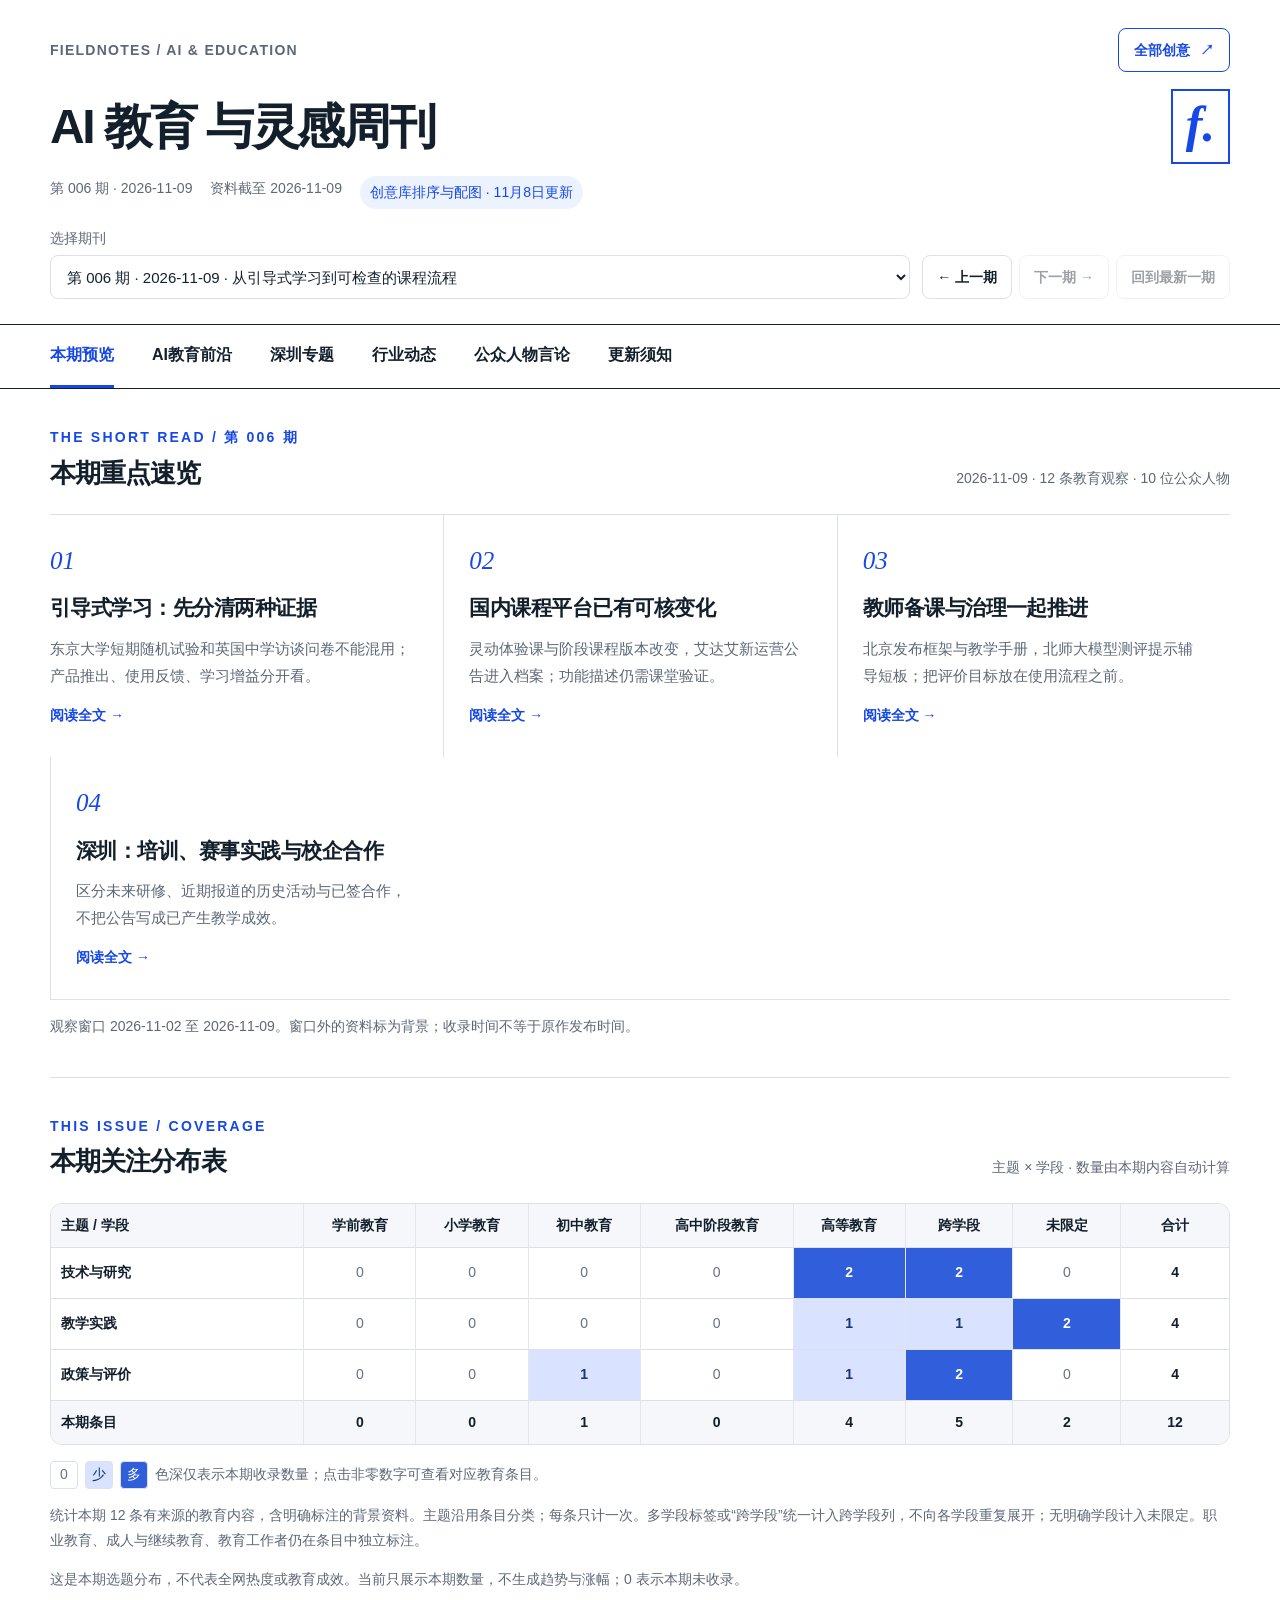
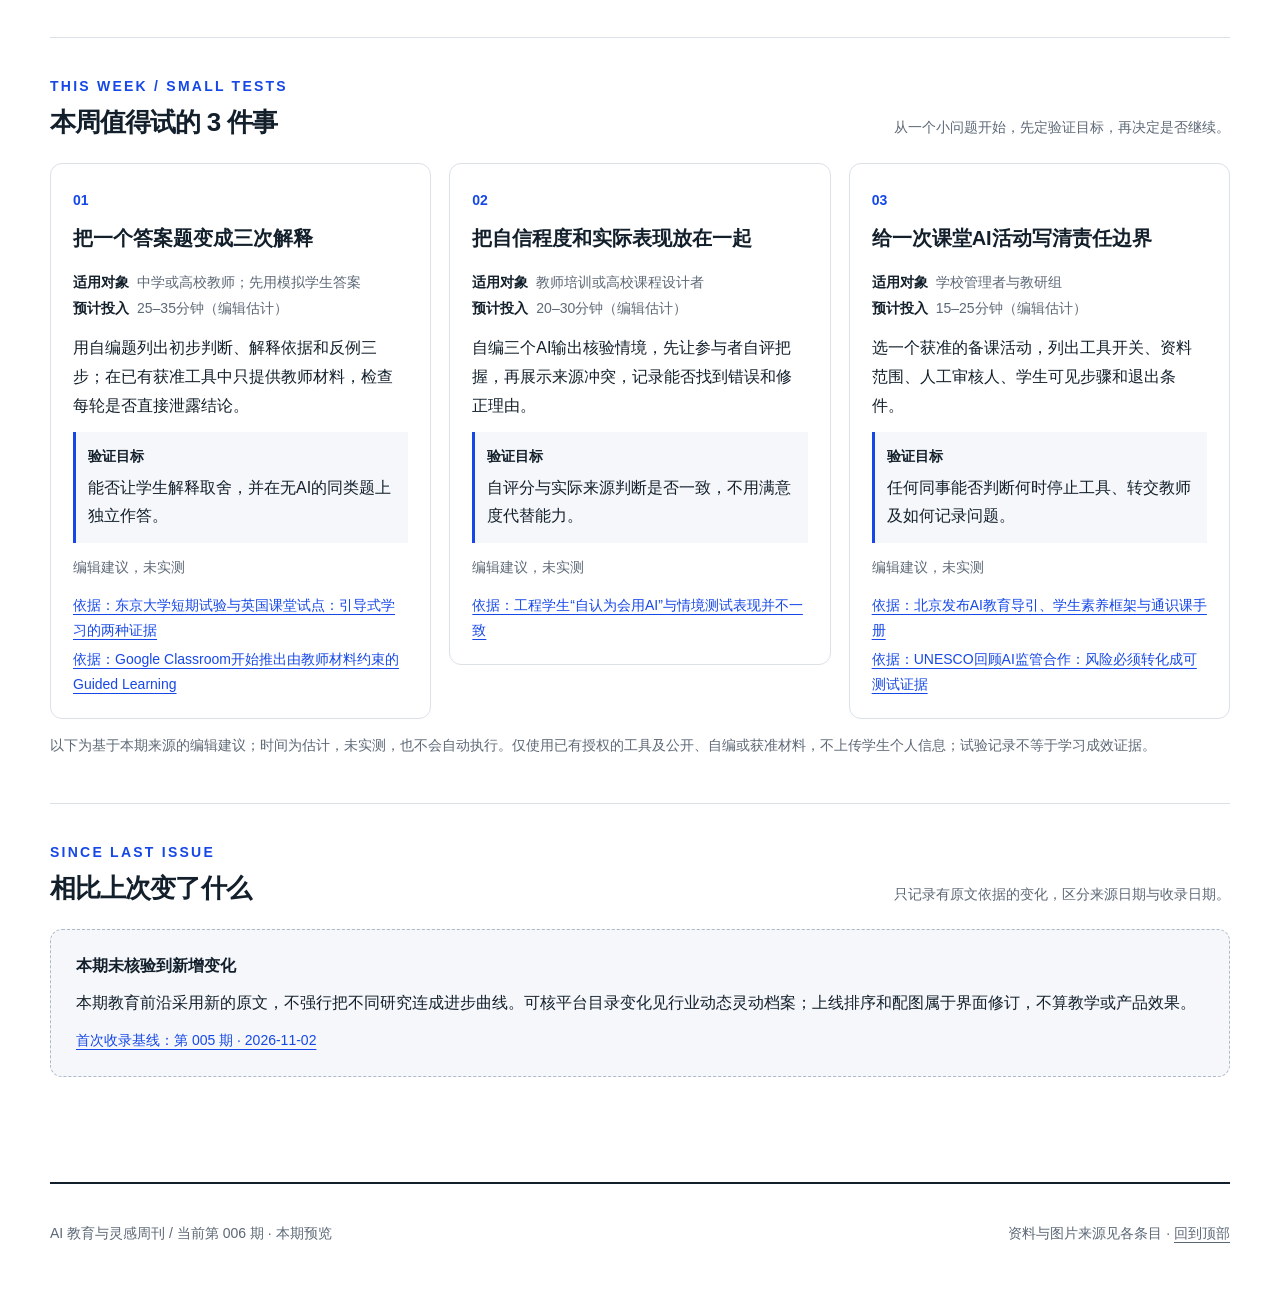
==== commit 953f569a: "Publish user-approved issue 006 with 83 cumulative ideas; preserve historical editions and date sort" ====
--- a/docs/index.html
+++ b/docs/index.html
@@ -1,4 +1,4 @@
-<!doctype html><html lang="zh-CN"><head><meta charset="utf-8"><meta name="viewport" content="width=device-width,initial-scale=1"><meta name="color-scheme" content="light"><meta name="description" content="六页式AI教育周刊与独立累计创意库，保留公开来源与证据边界。"><title>AI 教育与灵感周刊 · 第 005 期</title><style>:root{--ink:#13202c;--blue:#1648e8;--pale:#edf2ff;--line:#dbe1e7;--muted:#5d6876;--paper:#fff;--soft:#f5f7fa;--radius:16px}*{box-sizing:border-box}html{scroll-behavior:smooth;scroll-padding-top:82px}body{margin:0;background:var(--paper);color:var(--ink);font-family:Inter,-apple-system,BlinkMacSystemFont,"Segoe UI","Noto Sans CJK SC","PingFang SC","Microsoft Yahei",sans-serif;font-size:16px;line-height:1.75;-webkit-font-smoothing:antialiased}a{color:var(--blue);text-underline-offset:4px}a:hover{color:#092daf}button,summary,a{-webkit-tap-highlight-color:transparent}button{font:inherit}button:focus-visible,a:focus-visible,summary:focus-visible{outline:3px solid #6f95ff;outline-offset:4px}[hidden]{display:none!important}.wrap{width:min(1180px,calc(100% - 80px));margin:auto}.masthead{padding:28px 0 24px}.eyebrow{display:flex;align-items:center;justify-content:space-between;gap:16px;font-size:13px;letter-spacing:.09em;color:var(--muted);font-weight:650}.edition{color:var(--blue);font-size:13px;background:var(--pale);padding:4px 10px;border-radius:100px;letter-spacing:0}.brand{display:flex;align-items:center;justify-content:space-between;gap:24px;margin:17px 0 12px}.brand h1{font-size:clamp(28px,4vw,48px);line-height:1.2;letter-spacing:-.05em;margin:0;font-weight:800}.mark{font-family:Georgia,serif;font-size:50px;line-height:1;font-style:italic;font-weight:800;color:var(--blue);border:2px solid var(--blue);padding:8px 13px 13px}.meta{font-size:14px;color:var(--muted);margin:0;display:flex;flex-wrap:wrap;gap:3px 18px}.nav-shell{border-block:1px solid var(--ink);background:#fffffff2;backdrop-filter:blur(12px);position:sticky;top:0;z-index:20}.nav{display:flex;gap:27px;overflow:auto;scrollbar-width:none}.nav::-webkit-scrollbar{display:none}.nav a{color:var(--ink);white-space:nowrap;text-decoration:none;font-size:14px;font-weight:700;display:block;padding:15px 0;border-bottom:3px solid transparent;min-height:54px}.nav a:hover,.nav a.active{color:var(--blue);border-bottom-color:var(--blue)}main{padding-bottom:60px}.summary-section{padding:36px 0 38px}.section-head{display:flex;align-items:flex-end;justify-content:space-between;gap:20px;margin:0 0 23px}.section-head h2{font-size:26px;letter-spacing:-.035em;line-height:1.35;margin:0}.section-kicker{font-size:12px;font-weight:750;color:var(--blue);letter-spacing:.16em;margin:0 0 6px}.section-note{font-size:14px;color:var(--muted);max-width:535px;margin:0}.three-grid{display:grid;grid-template-columns:repeat(3,1fr);gap:0;border-block:1px solid var(--line)}.summary-card{padding:24px 25px 26px 0}.summary-card+.summary-card{border-left:1px solid var(--line);padding-left:25px}.summary-number{font-family:Georgia,serif;font-size:25px;color:var(--blue);font-style:italic;display:block;margin-bottom:10px}.summary-card h3{font-size:21px;line-height:1.55;margin:0 0 10px;letter-spacing:-.025em}.summary-card p{font-size:15px;margin:0;color:var(--muted);line-height:1.8}.summary-card a{display:inline-block;margin-top:14px;text-decoration:none;font-size:14px;font-weight:700;min-height:28px}.scope-note{font-size:13px;color:var(--muted);margin:15px 0 0;line-height:1.7}.section{padding:36px 0 45px;border-top:1px solid var(--line)}.news-grid{display:grid;grid-template-columns:1fr 1fr;gap:22px}.news-card{border:1px solid var(--line);border-radius:var(--radius);padding:26px;overflow:hidden;min-width:0}.card-top{display:flex;justify-content:space-between;gap:12px;align-items:flex-start;font-size:13px;color:var(--muted);margin-bottom:14px}.pill{font-size:12px;line-height:1.5;display:inline-block;padding:4px 8px;border-radius:5px;color:#1544c2;background:var(--pale);font-weight:650}.pill.neutral{color:var(--muted);background:#eef1f5}.news-card h3{font-size:21px;line-height:1.55;margin:0 0 15px;letter-spacing:-.025em}.news-card .lead{font-size:16px;margin:0 0 17px}.detail-line{margin:10px 0;color:var(--muted);font-size:15px;line-height:1.8}.detail-line strong{color:var(--ink);display:inline;font-weight:700}.detail-line.application{background:var(--soft);padding:12px 15px;border-left:3px solid var(--blue);margin:17px 0}.facts{font-size:13px;color:var(--muted);margin-top:17px;line-height:1.7;border-top:1px dashed var(--line);padding-top:12px}.sources{display:flex;flex-wrap:wrap;gap:5px 16px;margin:13px 0 0}.sources a{font-size:13px;text-decoration:underline;overflow-wrap:anywhere}.x-grid{display:grid;grid-template-columns:1fr 1fr;gap:22px}.x-card{padding:25px;background:var(--soft);border-radius:var(--radius)}.x-card h3{font-size:20px;margin:0 0 10px}.x-card p{font-size:15px;margin:8px 0}.metrics{font-size:13px;color:var(--muted);border-top:1px solid var(--line);padding-top:12px}.filter-row{display:flex;gap:8px;flex-wrap:wrap;margin:21px 0}.filter{border:1px solid var(--line);border-radius:100px;padding:7px 15px;background:#fff;color:var(--muted);cursor:pointer;font-size:14px;min-height:40px}.filter[aria-pressed=true]{background:var(--ink);color:#fff;border-color:var(--ink)}.result-count{font-size:13px;color:var(--muted);margin:-8px 0 20px}.creative-grid{display:grid;grid-template-columns:repeat(3,1fr);gap:24px;align-items:start}.creative-card{border:1px solid var(--line);border-radius:var(--radius);overflow:hidden;min-width:0;background:#fff}.figure{margin:0;background:#edf0f5;overflow:hidden}.figure a{display:block}.figure img{display:block;width:100%;height:auto;aspect-ratio:16/10;object-fit:cover;object-position:center}.figure figcaption{font-size:12px;line-height:1.65;padding:9px 15px;color:var(--muted);background:var(--soft)}.evidence-gap{min-height:156px;display:flex;flex-direction:column;justify-content:center;padding:24px;color:var(--muted);font-size:14px;background:repeating-linear-gradient(135deg,#f5f7fa,#f5f7fa 10px,#edf0f4 10px,#edf0f4 11px)}.evidence-gap strong{color:var(--ink);font-size:16px}.creative-body{padding:21px}.creative-body h3{font-size:21px;line-height:1.5;letter-spacing:-.035em;margin:11px 0 13px}.creative-body p{font-size:15px;margin:10px 0}.creative-number{font-size:12px;font-weight:700;color:var(--muted);margin-right:9px}.tools{font-size:13px!important;color:var(--muted)}.tools strong{font-weight:600;color:var(--ink)}details{margin-top:15px;border-top:1px solid var(--line);padding-top:12px}summary{cursor:pointer;font-weight:700;font-size:14px;color:var(--blue);padding:4px 0;min-height:36px}details p{font-size:14px!important;line-height:1.9}details p strong{display:block;color:var(--ink)}.creative-body .facts{font-size:12px}.empty-filter{background:var(--soft);padding:28px;border-radius:12px;color:var(--muted)}.watchlist-grid{display:grid;grid-template-columns:repeat(4,1fr);gap:18px}.watch-group{padding:22px;background:var(--soft);border-radius:12px}.watch-group h3{font-size:16px;margin:0 0 15px;color:var(--blue)}.watch-item{border-top:1px solid var(--line);padding:13px 0 0;margin-top:13px}.watch-item:first-of-type{padding-top:0;margin-top:0;border-top:0}.watch-item a{font-size:15px;font-weight:700;text-decoration:none}.watch-item p{font-size:13px;margin:4px 0;color:var(--muted);line-height:1.7}.archive{display:flex;gap:24px;align-items:center;justify-content:space-between;background:var(--pale);border-radius:12px;padding:23px 26px}.archive h3{font-size:18px;margin:0 0 5px}.archive p{font-size:14px;margin:0;color:var(--muted)}.archive a{white-space:nowrap;font-size:14px;font-weight:700}.method{display:grid;grid-template-columns:1fr 1fr;gap:35px}.method h3{font-size:16px;margin:0 0 12px}.method p,.method li{font-size:14px;color:var(--muted);line-height:1.9}.method ol{padding-left:21px;margin:0}.footer{border-top:2px solid var(--ink);padding:23px 0 35px;font-size:13px;color:var(--muted)}.footer-inner{display:flex;justify-content:space-between;gap:20px}.footer a{color:var(--muted)}.skip{position:absolute;left:12px;top:-90px;z-index:40;padding:10px;background:#fff}.skip:focus{top:10px}.note-box{padding:17px 20px;background:var(--soft);border-radius:10px;font-size:14px;color:var(--muted);margin:15px 0}.all-source-label{font-size:12px;color:var(--muted)}
+<!doctype html><html lang="zh-CN"><head><meta charset="utf-8"><meta name="viewport" content="width=device-width,initial-scale=1"><meta name="color-scheme" content="light"><meta name="description" content="六页式AI教育周刊与独立累计创意库，保留公开来源与证据边界。"><title>AI 教育与灵感周刊 · 第 006 期</title><style>:root{--ink:#13202c;--blue:#1648e8;--pale:#edf2ff;--line:#dbe1e7;--muted:#5d6876;--paper:#fff;--soft:#f5f7fa;--radius:16px}*{box-sizing:border-box}html{scroll-behavior:smooth;scroll-padding-top:82px}body{margin:0;background:var(--paper);color:var(--ink);font-family:Inter,-apple-system,BlinkMacSystemFont,"Segoe UI","Noto Sans CJK SC","PingFang SC","Microsoft Yahei",sans-serif;font-size:16px;line-height:1.75;-webkit-font-smoothing:antialiased}a{color:var(--blue);text-underline-offset:4px}a:hover{color:#092daf}button,summary,a{-webkit-tap-highlight-color:transparent}button{font:inherit}button:focus-visible,a:focus-visible,summary:focus-visible{outline:3px solid #6f95ff;outline-offset:4px}[hidden]{display:none!important}.wrap{width:min(1180px,calc(100% - 80px));margin:auto}.masthead{padding:28px 0 24px}.eyebrow{display:flex;align-items:center;justify-content:space-between;gap:16px;font-size:13px;letter-spacing:.09em;color:var(--muted);font-weight:650}.edition{color:var(--blue);font-size:13px;background:var(--pale);padding:4px 10px;border-radius:100px;letter-spacing:0}.brand{display:flex;align-items:center;justify-content:space-between;gap:24px;margin:17px 0 12px}.brand h1{font-size:clamp(28px,4vw,48px);line-height:1.2;letter-spacing:-.05em;margin:0;font-weight:800}.mark{font-family:Georgia,serif;font-size:50px;line-height:1;font-style:italic;font-weight:800;color:var(--blue);border:2px solid var(--blue);padding:8px 13px 13px}.meta{font-size:14px;color:var(--muted);margin:0;display:flex;flex-wrap:wrap;gap:3px 18px}.nav-shell{border-block:1px solid var(--ink);background:#fffffff2;backdrop-filter:blur(12px);position:sticky;top:0;z-index:20}.nav{display:flex;gap:27px;overflow:auto;scrollbar-width:none}.nav::-webkit-scrollbar{display:none}.nav a{color:var(--ink);white-space:nowrap;text-decoration:none;font-size:14px;font-weight:700;display:block;padding:15px 0;border-bottom:3px solid transparent;min-height:54px}.nav a:hover,.nav a.active{color:var(--blue);border-bottom-color:var(--blue)}main{padding-bottom:60px}.summary-section{padding:36px 0 38px}.section-head{display:flex;align-items:flex-end;justify-content:space-between;gap:20px;margin:0 0 23px}.section-head h2{font-size:26px;letter-spacing:-.035em;line-height:1.35;margin:0}.section-kicker{font-size:12px;font-weight:750;color:var(--blue);letter-spacing:.16em;margin:0 0 6px}.section-note{font-size:14px;color:var(--muted);max-width:535px;margin:0}.three-grid{display:grid;grid-template-columns:repeat(3,1fr);gap:0;border-block:1px solid var(--line)}.summary-card{padding:24px 25px 26px 0}.summary-card+.summary-card{border-left:1px solid var(--line);padding-left:25px}.summary-number{font-family:Georgia,serif;font-size:25px;color:var(--blue);font-style:italic;display:block;margin-bottom:10px}.summary-card h3{font-size:21px;line-height:1.55;margin:0 0 10px;letter-spacing:-.025em}.summary-card p{font-size:15px;margin:0;color:var(--muted);line-height:1.8}.summary-card a{display:inline-block;margin-top:14px;text-decoration:none;font-size:14px;font-weight:700;min-height:28px}.scope-note{font-size:13px;color:var(--muted);margin:15px 0 0;line-height:1.7}.section{padding:36px 0 45px;border-top:1px solid var(--line)}.news-grid{display:grid;grid-template-columns:1fr 1fr;gap:22px}.news-card{border:1px solid var(--line);border-radius:var(--radius);padding:26px;overflow:hidden;min-width:0}.card-top{display:flex;justify-content:space-between;gap:12px;align-items:flex-start;font-size:13px;color:var(--muted);margin-bottom:14px}.pill{font-size:12px;line-height:1.5;display:inline-block;padding:4px 8px;border-radius:5px;color:#1544c2;background:var(--pale);font-weight:650}.pill.neutral{color:var(--muted);background:#eef1f5}.news-card h3{font-size:21px;line-height:1.55;margin:0 0 15px;letter-spacing:-.025em}.news-card .lead{font-size:16px;margin:0 0 17px}.detail-line{margin:10px 0;color:var(--muted);font-size:15px;line-height:1.8}.detail-line strong{color:var(--ink);display:inline;font-weight:700}.detail-line.application{background:var(--soft);padding:12px 15px;border-left:3px solid var(--blue);margin:17px 0}.facts{font-size:13px;color:var(--muted);margin-top:17px;line-height:1.7;border-top:1px dashed var(--line);padding-top:12px}.sources{display:flex;flex-wrap:wrap;gap:5px 16px;margin:13px 0 0}.sources a{font-size:13px;text-decoration:underline;overflow-wrap:anywhere}.x-grid{display:grid;grid-template-columns:1fr 1fr;gap:22px}.x-card{padding:25px;background:var(--soft);border-radius:var(--radius)}.x-card h3{font-size:20px;margin:0 0 10px}.x-card p{font-size:15px;margin:8px 0}.metrics{font-size:13px;color:var(--muted);border-top:1px solid var(--line);padding-top:12px}.filter-row{display:flex;gap:8px;flex-wrap:wrap;margin:21px 0}.filter{border:1px solid var(--line);border-radius:100px;padding:7px 15px;background:#fff;color:var(--muted);cursor:pointer;font-size:14px;min-height:40px}.filter[aria-pressed=true]{background:var(--ink);color:#fff;border-color:var(--ink)}.result-count{font-size:13px;color:var(--muted);margin:-8px 0 20px}.creative-grid{display:grid;grid-template-columns:repeat(3,1fr);gap:24px;align-items:start}.creative-card{border:1px solid var(--line);border-radius:var(--radius);overflow:hidden;min-width:0;background:#fff}.figure{margin:0;background:#edf0f5;overflow:hidden}.figure a{display:block}.figure img{display:block;width:100%;height:auto;aspect-ratio:16/10;object-fit:cover;object-position:center}.figure figcaption{font-size:12px;line-height:1.65;padding:9px 15px;color:var(--muted);background:var(--soft)}.evidence-gap{min-height:156px;display:flex;flex-direction:column;justify-content:center;padding:24px;color:var(--muted);font-size:14px;background:repeating-linear-gradient(135deg,#f5f7fa,#f5f7fa 10px,#edf0f4 10px,#edf0f4 11px)}.evidence-gap strong{color:var(--ink);font-size:16px}.creative-body{padding:21px}.creative-body h3{font-size:21px;line-height:1.5;letter-spacing:-.035em;margin:11px 0 13px}.creative-body p{font-size:15px;margin:10px 0}.creative-number{font-size:12px;font-weight:700;color:var(--muted);margin-right:9px}.tools{font-size:13px!important;color:var(--muted)}.tools strong{font-weight:600;color:var(--ink)}details{margin-top:15px;border-top:1px solid var(--line);padding-top:12px}summary{cursor:pointer;font-weight:700;font-size:14px;color:var(--blue);padding:4px 0;min-height:36px}details p{font-size:14px!important;line-height:1.9}details p strong{display:block;color:var(--ink)}.creative-body .facts{font-size:12px}.empty-filter{background:var(--soft);padding:28px;border-radius:12px;color:var(--muted)}.watchlist-grid{display:grid;grid-template-columns:repeat(4,1fr);gap:18px}.watch-group{padding:22px;background:var(--soft);border-radius:12px}.watch-group h3{font-size:16px;margin:0 0 15px;color:var(--blue)}.watch-item{border-top:1px solid var(--line);padding:13px 0 0;margin-top:13px}.watch-item:first-of-type{padding-top:0;margin-top:0;border-top:0}.watch-item a{font-size:15px;font-weight:700;text-decoration:none}.watch-item p{font-size:13px;margin:4px 0;color:var(--muted);line-height:1.7}.archive{display:flex;gap:24px;align-items:center;justify-content:space-between;background:var(--pale);border-radius:12px;padding:23px 26px}.archive h3{font-size:18px;margin:0 0 5px}.archive p{font-size:14px;margin:0;color:var(--muted)}.archive a{white-space:nowrap;font-size:14px;font-weight:700}.method{display:grid;grid-template-columns:1fr 1fr;gap:35px}.method h3{font-size:16px;margin:0 0 12px}.method p,.method li{font-size:14px;color:var(--muted);line-height:1.9}.method ol{padding-left:21px;margin:0}.footer{border-top:2px solid var(--ink);padding:23px 0 35px;font-size:13px;color:var(--muted)}.footer-inner{display:flex;justify-content:space-between;gap:20px}.footer a{color:var(--muted)}.skip{position:absolute;left:12px;top:-90px;z-index:40;padding:10px;background:#fff}.skip:focus{top:10px}.note-box{padding:17px 20px;background:var(--soft);border-radius:10px;font-size:14px;color:var(--muted);margin:15px 0}.all-source-label{font-size:12px;color:var(--muted)}
 @media(max-width:1000px){.wrap{width:calc(100% - 48px)}.creative-grid{grid-template-columns:repeat(2,1fr)}.watchlist-grid{grid-template-columns:repeat(2,1fr)}.summary-card h3{font-size:19px}.section-note{max-width:450px}.nav{gap:23px}}
 @media(max-width:650px){.wrap{width:calc(100% - 36px)}.masthead{padding:20px 0 19px}.eyebrow{font-size:11px;gap:8px;letter-spacing:.07em}.edition{font-size:11px;padding:3px 8px;white-space:nowrap}.brand{margin:17px 0 13px;gap:12px}.brand h1{font-size:30px;letter-spacing:-.055em;line-height:1.28}.mark{font-size:33px;padding:7px 8px 10px;border-width:1.5px}.meta{font-size:12px;gap:3px 12px}.nav{gap:23px}.nav a{font-size:13px;padding:13px 0;min-height:51px}.summary-section{padding:27px 0 27px}.section-head{display:block;margin-bottom:19px}.section-head h2{font-size:24px}.section-note{font-size:14px;margin-top:9px}.three-grid{grid-template-columns:1fr}.summary-card{padding:19px 0 20px;display:grid;grid-template-columns:33px 1fr;column-gap:9px}.summary-card+.summary-card{border-left:0;border-top:1px solid var(--line);padding:20px 0}.summary-number{grid-row:1/4;font-size:23px;margin:0;line-height:1.45}.summary-card h3{font-size:20px;margin-bottom:7px}.summary-card p{font-size:14px}.summary-card a{margin-top:9px}.scope-note{font-size:12px}.section{padding:28px 0 32px}.news-grid,.x-grid{grid-template-columns:1fr;gap:16px}.news-card{padding:21px;border-radius:12px}.news-card h3{font-size:20px}.news-card .lead{font-size:15px}.detail-line{font-size:14px}.creative-grid{grid-template-columns:1fr;gap:20px}.creative-body{padding:21px}.creative-body h3{font-size:22px}.creative-body p{font-size:16px}.figure img{aspect-ratio:16/10}.filter-row{gap:7px;margin:18px 0}.filter{font-size:13px;padding:7px 13px}.watchlist-grid{gap:12px}.watch-group{padding:16px}.watch-item a{font-size:14px}.archive{align-items:flex-start;flex-direction:column;gap:12px;padding:20px}.method{grid-template-columns:1fr;gap:24px}.footer-inner{display:block}.footer-inner p{margin:4px 0}.facts{font-size:12px}}
 @media(prefers-reduced-motion:reduce){html{scroll-behavior:auto}*{transition:none!important}}
@@ -46,39 +46,39 @@
 .news-card>.figure,.shenzhen-card>.figure,.industry-card>.figure{margin:16px 0 20px;border-radius:10px;border:1px solid var(--line)}.news-card>.figure img,.shenzhen-card>.figure img,.industry-card>.figure img{max-height:300px;object-fit:contain}
 
 .portrait-reference{width:140px!important;height:100px!important;object-fit:contain!important;border-radius:6px!important}.portrait-kind{font-size:13px!important;color:var(--muted)}
-</style></head><body><a class="skip" href="#main">跳到正文</a><header class="wrap masthead" id="top"><div class="eyebrow"><span>FIELDNOTES / AI & EDUCATION</span><a id="open-library" class="library-shortcut" href="#issue=005&amp;page=preview&amp;view=library" data-open-library>全部创意 <span aria-hidden="true">↗</span></a></div><div class="brand"><h1><span>AI 教育</span><span>与灵感周刊</span></h1><span class="mark" aria-hidden="true">f.</span></div><p class="meta"><span id="issue-label">第 005 期 · 2026-11-02</span><span>资料截至 2026-11-02</span><span class="edition">创意库排序与配图 · 11月8日更新</span></p><div class="issue-toolbar" id="issue-toolbar"><label class="issue-picker" for="issue-select">选择期刊<select id="issue-select"><option value="005" selected>第 005 期 · 2026-11-02 · 把AI课堂变成可检查的学习过程</option><option value="004">第 004 期 · 2026-10-26 · 让AI走进真实任务：教学证据与硬件创意</option><option value="003">第 003 期 · 2026-10-19 · 从工具采用到学习证据</option><option value="002">第 002 期 · 2026-10-12 · 从AI辅助到独立学习</option><option value="001">第 001 期 · 2026-10-06 · 全球 AI 教育与创意观察</option></select></label><div class="issue-buttons"><button id="previous-issue" class="button" disabled>← 上一期</button><button id="next-issue" class="button" disabled>下一期 →</button><button id="latest-issue" class="button" disabled>回到最新一期</button></div></div><p class="sr-only" id="issue-status" aria-live="polite"></p></header><div class="nav-shell" id="weekly-navigation"><nav class="wrap nav" aria-label="周报页面"><a href="#issue=005&amp;page=preview" data-page="preview" class="active" aria-current="page">本期预览</a><a href="#issue=005&amp;page=education" data-page="education">AI教育前沿</a><a href="#issue=005&amp;page=shenzhen" data-page="shenzhen">深圳专题</a><a href="#issue=005&amp;page=industry" data-page="industry">行业动态</a><a href="#issue=005&amp;page=people" data-page="people">公众人物言论</a><a href="#issue=005&amp;page=updates" data-page="updates">更新须知</a></nav></div><main class="wrap" id="main"><noscript><p class="nojs">请启用浏览器 JavaScript 以使用六个页面、切期与独立创意库。当前显示最新一期预览。</p></noscript><div id="weekly-panel"><div id="issue-content"><div class="weekly-page" id="page-preview" data-weekly-page="preview"><section class="summary-section" id="digest"><div class="section-head"><div><p class="section-kicker">THE SHORT READ / 第 005 期</p><h2>本期重点速览</h2></div><p class="section-note">2026-11-02 · 12 条教育观察 · 10 位公众人物</p></div><div class="three-grid"><article class="summary-card"><span class="summary-number">01</span><h3>中国大陆AI课程竞争对照</h3><p>8个大陆品牌/项目对照：创作课包、校端平台、编程硬件与AI少年派现场招生案例。价格、工商和交付未核之处分别标注。</p><a href="#issue=005&amp;page=industry&amp;focus=mainland-competitors" data-page="industry" data-focus="mainland-competitors">阅读全文 →</a></article><article class="summary-card"><span class="summary-number">02</span><h3>查证成为故事课的一部分</h3><p>13–15岁工具包用游戏助手与气候帖子训练判断；不要求学生直接使用AI。</p><a href="#issue=005&amp;page=education&amp;focus=e005-05" data-page="education" data-focus="e005-05">阅读全文 →</a></article><article class="summary-card"><span class="summary-number">03</span><h3>作品完成，不等于能力形成</h3><p>元认知研究、同伴协作报告和REAL框架共同提示：保留独立判断与修改证据。</p><a href="#issue=005&amp;page=education&amp;focus=e005-02" data-page="education" data-focus="e005-02">阅读全文 →</a></article><article class="summary-card"><span class="summary-number">04</span><h3>教师培训以教学成品收尾</h3><p>UMSL免费12小时课程把测验和课堂作品纳入结业要求，效果与跨境资格仍待核。</p><a href="#issue=005&amp;page=education&amp;focus=e005-06" data-page="education" data-focus="e005-06">阅读全文 →</a></article><article class="summary-card"><span class="summary-number">05</span><h3>小学课程强调过程与责任</h3><p>香港拟定框架计划2028/29推行；北京蓝皮书提供学校场景分类，不能把计划和样本当成效。</p><a href="#issue=005&amp;page=education&amp;focus=e005-09" data-page="education" data-focus="e005-09">阅读全文 →</a></article></div><p class="scope-note">观察窗口 2026-10-26 至 2026-11-02。窗口外的资料标为背景；收录时间不等于原作发布时间。</p></section><section class="section" id="distribution"><div class="section-head"><div><p class="section-kicker">THIS ISSUE / COVERAGE</p><h2>本期关注分布表</h2></div><p class="section-note">主题 × 学段 · 数量由本期内容自动计算</p></div><div class="matrix-scroll" role="region" aria-label="本期关注分布表，可横向滚动" tabindex="0"><table class="attention-table"><caption class="sr-only">第 005 期教育收录：按原有主题标签与单一学段桶统计，共 12 条。</caption><thead><tr><th scope="col">主题 / 学段</th><th scope="col">学前教育</th><th scope="col">小学教育</th><th scope="col">初中教育</th><th scope="col">高中阶段教育</th><th scope="col">高等教育</th><th scope="col">跨学段</th><th scope="col">未限定</th><th scope="col">合计</th></tr></thead><tbody><tr><th scope="row">技术与研究</th><td class="heat heat-0" data-topic="技术与研究" data-stage="学前教育" data-count="0"><span>0</span></td><td class="heat heat-0" data-topic="技术与研究" data-stage="小学教育" data-count="0"><span>0</span></td><td class="heat heat-0" data-topic="技术与研究" data-stage="初中教育" data-count="0"><span>0</span></td><td class="heat heat-0" data-topic="技术与研究" data-stage="高中阶段教育" data-count="0"><span>0</span></td><td class="heat heat-4" data-topic="技术与研究" data-stage="高等教育" data-count="3"><a href="#issue=005&amp;page=education&amp;focus=e005-02" data-page="education" data-focus="e005-02" aria-label="技术与研究，高等教育，3 条，查看教育前沿">3</a></td><td class="heat heat-1" data-topic="技术与研究" data-stage="跨学段" data-count="1"><a href="#issue=005&amp;page=education&amp;focus=e005-01" data-page="education" data-focus="e005-01" aria-label="技术与研究，跨学段，1 条，查看教育前沿">1</a></td><td class="heat heat-0" data-topic="技术与研究" data-stage="未限定" data-count="0"><span>0</span></td><td class="row-total">4</td></tr><tr><th scope="row">教学实践</th><td class="heat heat-0" data-topic="教学实践" data-stage="学前教育" data-count="0"><span>0</span></td><td class="heat heat-0" data-topic="教学实践" data-stage="小学教育" data-count="0"><span>0</span></td><td class="heat heat-1" data-topic="教学实践" data-stage="初中教育" data-count="1"><a href="#issue=005&amp;page=education&amp;focus=e005-05" data-page="education" data-focus="e005-05" aria-label="教学实践，初中教育，1 条，查看教育前沿">1</a></td><td class="heat heat-0" data-topic="教学实践" data-stage="高中阶段教育" data-count="0"><span>0</span></td><td class="heat heat-3" data-topic="教学实践" data-stage="高等教育" data-count="2"><a href="#issue=005&amp;page=education&amp;focus=e005-07" data-page="education" data-focus="e005-07" aria-label="教学实践，高等教育，2 条，查看教育前沿">2</a></td><td class="heat heat-0" data-topic="教学实践" data-stage="跨学段" data-count="0"><span>0</span></td><td class="heat heat-1" data-topic="教学实践" data-stage="未限定" data-count="1"><a href="#issue=005&amp;page=education&amp;focus=e005-06" data-page="education" data-focus="e005-06" aria-label="教学实践，未限定，1 条，查看教育前沿">1</a></td><td class="row-total">4</td></tr><tr><th scope="row">政策与评价</th><td class="heat heat-0" data-topic="政策与评价" data-stage="学前教育" data-count="0"><span>0</span></td><td class="heat heat-1" data-topic="政策与评价" data-stage="小学教育" data-count="1"><a href="#issue=005&amp;page=education&amp;focus=e005-09" data-page="education" data-focus="e005-09" aria-label="政策与评价，小学教育，1 条，查看教育前沿">1</a></td><td class="heat heat-0" data-topic="政策与评价" data-stage="初中教育" data-count="0"><span>0</span></td><td class="heat heat-0" data-topic="政策与评价" data-stage="高中阶段教育" data-count="0"><span>0</span></td><td class="heat heat-3" data-topic="政策与评价" data-stage="高等教育" data-count="2"><a href="#issue=005&amp;page=education&amp;focus=e005-11" data-page="education" data-focus="e005-11" aria-label="政策与评价，高等教育，2 条，查看教育前沿">2</a></td><td class="heat heat-1" data-topic="政策与评价" data-stage="跨学段" data-count="1"><a href="#issue=005&amp;page=education&amp;focus=e005-10" data-page="education" data-focus="e005-10" aria-label="政策与评价，跨学段，1 条，查看教育前沿">1</a></td><td class="heat heat-0" data-topic="政策与评价" data-stage="未限定" data-count="0"><span>0</span></td><td class="row-total">4</td></tr></tbody><tfoot><tr><th scope="row">本期条目</th><td>0</td><td>1</td><td>1</td><td>0</td><td>7</td><td>2</td><td>1</td><td>12</td></tr></tfoot></table></div><p class="matrix-key"><span class="heat heat-0">0</span><span class="heat heat-2">少</span><span class="heat heat-4">多</span> 色深仅表示本期收录数量；点击非零数字可查看对应教育条目。</p><p class="criteria-note">统计本期 12 条有来源的教育内容，含明确标注的背景资料。主题沿用条目分类；每条只计一次。多学段标签或“跨学段”统一计入跨学段列，不向各学段重复展开；无明确学段计入未限定。职业教育、成人与继续教育、教育工作者仍在条目中独立标注。</p><p class="criteria-note">这是本期选题分布，不代表全网热度或教育成效。当前只展示本期数量，不生成趋势与涨幅；0 表示本期未收录。</p></section><section class="section" id="experiments"><div class="section-head"><div><p class="section-kicker">THIS WEEK / SMALL TESTS</p><h2>本周值得试的 3 件事</h2></div><p class="section-note">从一个小问题开始，先定验证目标，再决定是否继续。</p></div><div class="experiment-grid"><article class="experiment-card" id="try-005-1"><span class="experiment-number">01</span><h3>给“热心机器人”划三条边界</h3><p class="experiment-meta"><strong>适用对象</strong>初中教师；参考原工具包13–15岁范围，低龄另行改编<br><strong>预计投入</strong>30–40分钟（编辑估计）</p><p>教师自编一段游戏助手对话，混入缺来源事实、索取个人信息和合理提示三类语句。小组逐句标记，找可信材料核验，再写一版更安全的回答。无需学生注册AI账号。</p><p class="verification-goal"><strong>验证目标</strong>学生能否说清为什么不信某句话、什么信息不该给，以及去哪里核验。</p><p class="experiment-status">编辑建议，未实测</p><div class="sources"><a href="#issue=005&amp;page=education&amp;focus=e005-05" data-page="education" data-focus="e005-05">依据：微软与Cyberlite把查证和隐私放进故事任务</a></div></article><article class="experiment-card" id="try-005-2"><span class="experiment-number">02</span><h3>作品旁留一页“我为什么改”</h3><p class="experiment-meta"><strong>适用对象</strong>小学以上教师按学段改编；本期研究证据来自高校，不外推儿童成效<br><strong>预计投入</strong>35分钟（编辑估计）</p><p>学生先独立画或写草稿，再由教师展示两条AI建议。每人选择接受或拒绝，记录理由、证据和修改痕迹，最后不看AI独立解释作品。</p><p class="verification-goal"><strong>验证目标</strong>评价能否区分作品美观、个人投入与独立说明，不以满意度代替学习证据。</p><p class="experiment-status">编辑建议，未实测</p><div class="sources"><a href="#issue=005&amp;page=education&amp;focus=e005-02" data-page="education" data-focus="e005-02">依据：一年行为追踪显示AI使用中的元认知分化</a><a href="#issue=005&amp;page=education&amp;focus=e005-04" data-page="education" data-focus="e005-04">依据：AI共情反馈研究：参与感关联不等于成绩提升</a></div></article><article class="experiment-card" id="try-005-3"><span class="experiment-number">03</span><h3>把师训结业改成一份可试教课案</h3><p class="experiment-meta"><strong>适用对象</strong>教育工作者、课程开发与教师培训团队<br><strong>预计投入</strong>45–60分钟（编辑估计）</p><p>选择一个明确学习目标，制作一页活动流程、示例作品、评价量规和数据边界。请同事依课案复述如何开展，并记录哪里仍需教师临场判断。</p><p class="verification-goal"><strong>验证目标</strong>另一位教师能否据此准备材料、组织活动并判断学生是否达到目标。</p><p class="experiment-status">编辑建议，未实测</p><div class="sources"><a href="#issue=005&amp;page=education&amp;focus=e005-06" data-page="education" data-focus="e005-06">依据：UMSL联合推出12小时免费教师AI课程</a></div></article></div><p class="criteria-note">以下为基于本期来源的编辑建议；时间为估计，未实测，也不会自动执行。仅使用已有授权的工具及公开、自编或获准材料，不上传学生个人信息；试验记录不等于学习成效证据。</p></section><section class="section" id="changes"><div class="section-head"><div><p class="section-kicker">SINCE LAST ISSUE</p><h2>相比上次变了什么</h2></div><p class="section-note">只记录有原文依据的变化，区分来源日期与收录日期。</p></div><div class="changes-baseline" data-changes-status="no-verified-change"><p><strong>本期未核验到新增变化</strong></p><p>本期前沿独立建档，不把主题相近当作同一项目持续进展。明确项目跟进见行业动态（灵动目录及两家财报）和深圳专题（003招标后的成交公告）。第004期两版本合并属于内容保留与证据增补，不改写公开004快照。</p><a href="#issue=004&amp;page=education">首次收录基线：第 004 期 · 2026-10-26</a></div></section></div><div class="weekly-page" id="page-education" data-weekly-page="education" hidden><section class="section" id="education"><div class="section-head"><div><p class="section-kicker">EDUCATION FRONTIER</p><h2>AI 教育前沿</h2></div><p class="section-note">技术与研究、教学实践、政策与评价。企业产品的商业模式与财务另见行业动态。</p></div><nav class="education-group-nav" aria-label="教育前沿分类"><a href="#issue=005&amp;page=education&amp;focus=education-group-0">技术与研究</a><a href="#issue=005&amp;page=education&amp;focus=education-group-1">教学实践</a><a href="#issue=005&amp;page=education&amp;focus=education-group-2">政策与评价</a></nav><section class="education-group" id="education-group-0" tabindex="-1"><h3>技术与研究 <span class="pill neutral">4 条</span></h3><p class="criteria-note">模型能力、学习科学与教育技术；保留具体研究及适用范围。</p><div class="news-grid"><article class="news-card" id="e005-01"><div class="card-top"><span class="pill">技术与研究</span><span>2026-10-27</span></div><h3>Google提出持续学习的“睡眠”框架</h3><div class="tag-list"><span class="pill neutral">跨学段</span></div><p class="detail-line "><strong>地区：</strong>美国／全球技术研究</p><p class="detail-line "><strong>事件日期：</strong>2026-10-27研究介绍</p><figure class="figure"><a href="https://research.google/blog/the-sleep-framework-a-new-way-for-llms-to-retain-knowledge-in-continual-learning/" target="_blank" rel="noopener noreferrer" aria-label="打开Google提出持续学习的“睡眠”框架图片来源"><img src="assets/news-images/2e6eedee604124.jpg" alt="Google提出持续学习的“睡眠”框架｜官网文章配图" loading="lazy" decoding="async" width="960" height="600"></a><figcaption>官网文章配图；版权归原来源权利人 · 私人预览参考；公开复用许可未独立确认</figcaption></figure><p class="lead">Google Research介绍在固定架构及人为设定训练规则内，通过离线记忆巩固和合成样本练习，让模型吸收新信息并减轻灾难性遗忘。作者展示持续翻译、知识吸收和长上下文等基准结果。</p><p class="all-source-label">本周发布 · 研究机构技术介绍</p><p class="detail-line "><strong>为什么值得看：</strong>教育技术观察：长期课程助手需要更新知识且不遗忘旧知识，这是可跟踪的技术方向，不是已经验证的课堂产品。</p><p class="detail-line "><strong>边界与限制：</strong>研发方技术报告；基准表现不能外推为教学效果，也不是模型拥有生物睡眠或自主改变架构。尚未独立复现。</p><div class="sources"><a href="https://research.google/blog/the-sleep-framework-a-new-way-for-llms-to-retain-knowledge-in-continual-learning/" target="_blank" rel="noopener noreferrer">原始来源 · 研究机构技术介绍</a></div><div class="facts">原文日期：2026-10-27<br>首次收录：2026-11-02 · 最新核验：2026-11-02</div></article><article class="news-card" id="e005-02"><div class="card-top"><span class="pill">技术与研究</span><span>2026-10-27</span></div><h3>一年行为追踪显示AI使用中的元认知分化</h3><div class="tag-list"><span class="pill neutral">高等教育</span></div><p class="detail-line "><strong>地区：</strong>教育研究</p><p class="detail-line "><strong>事件日期：</strong>一学年教学观察；10月27日在线发表</p><p class="lead">SAGE Open研究90名教育学研究生、18个小组的一学年讨论行为。整体元认知参与上升，但高表现组持续核验与反思，低表现组出现较多直接接受AI输出、减少深层检查的行为。</p><p class="all-source-label">本周发布 · 同行评审研究</p><p class="detail-line "><strong>为什么值得看：</strong>评价不宜只看最终作品；可记录提问、反证、修改理由及学生对AI建议的取舍。</p><p class="detail-line "><strong>边界与限制：</strong>按小组分析的行为序列研究，不是证明AI导致能力退化的随机因果试验；组内贡献差异及推广到儿童均有局限。</p><div class="sources"><a href="https://journals.sagepub.com/doi/10.1177/21582440261497399" target="_blank" rel="noopener noreferrer">原始来源 · 同行评审研究</a></div><div class="facts">原文日期：2026-10-27<br>首次收录：2026-11-02 · 最新核验：2026-11-02</div></article><article class="news-card" id="e005-03"><div class="card-top"><span class="pill">技术与研究</span><span>2026-10-27</span></div><h3>DEC与Pearson关注AI是否挤占同伴协作</h3><div class="tag-list"><span class="pill neutral">高等教育</span></div><p class="detail-line "><strong>地区：</strong>国际</p><p class="detail-line "><strong>事件日期：</strong>2026-10-27报告发布</p><figure class="figure"><a href="https://dec-web-v2.webflow.io/newsroom/ai-risks-reducing-peer-exchange-and-eroding-collaboration-new-dec-and-pearson-report-finds" target="_blank" rel="noopener noreferrer" aria-label="打开DEC与Pearson关注AI是否挤占同伴协作图片来源"><img src="assets/news-images/cc8d014bfd0b9d.jpg" alt="DEC与Pearson关注AI是否挤占同伴协作｜官网文章配图" loading="lazy" decoding="async" width="960" height="600"></a><figcaption>官网文章配图；版权归原来源权利人 · 私人预览参考；公开复用许可未独立确认</figcaption></figure><p class="lead">《Designing AI for Collaborative Learning》发布方指出：学生可能带着相似的AI答案进入小组，或让AI裁决分歧。报告梳理15种AI协作方法，并关联7种学习机制，强调决策应留在小组。</p><p class="all-source-label">本周发布 · 报告发布方介绍</p><p class="detail-line "><strong>为什么值得看：</strong>设计小组任务时先保留个人判断，再要求同伴互证，避免AI成为唯一裁判。</p><p class="detail-line "><strong>边界与限制：</strong>本轮核到发布方报告介绍，完整报告下载有登录门槛；样本和方法未独立核验，不能将介绍中的现象视作普遍比例或因果结论。</p><div class="sources"><a href="https://dec-web-v2.webflow.io/newsroom/ai-risks-reducing-peer-exchange-and-eroding-collaboration-new-dec-and-pearson-report-finds" target="_blank" rel="noopener noreferrer">原始来源 · 报告发布方介绍</a></div><div class="facts">原文日期：2026-10-27<br>首次收录：2026-11-02 · 最新核验：2026-11-02</div></article><article class="news-card" id="e005-04"><div class="card-top"><span class="pill">技术与研究</span><span>2026-10-28</span></div><h3>AI共情反馈研究：参与感关联不等于成绩提升</h3><div class="tag-list"><span class="pill neutral">高等教育</span></div><p class="detail-line "><strong>地区：</strong>中国台湾高校研究</p><p class="detail-line "><strong>事件日期：</strong>2026-10-28发表；试用数据早于发表</p><figure class="figure"><a href="https://link.springer.com/article/10.1007/s11423-026-10720-0" target="_blank" rel="noopener noreferrer" aria-label="打开AI共情反馈研究：参与感关联不等于成绩提升图片来源"><img src="assets/news-images/5d5ffa996e309c.jpg" alt="AI共情反馈研究：参与感关联不等于成绩提升｜官网文章配图" loading="lazy" decoding="async" width="960" height="600"></a><figcaption>官网文章配图；版权归原来源权利人 · 私人预览参考；公开复用许可未独立确认</figcaption></figure><p class="lead">研究用KeyMoji、ChatGPT和Unity搭建反馈系统，303名本科生在编程课中使用30分钟，随后填写问卷。共情体验与动机、参与及自报学习收获相关。</p><p class="all-source-label">本周发布 · 同行评审研究</p><p class="detail-line "><strong>为什么值得看：</strong>提醒课程产品同时区分“孩子喜欢”“愿意参与”和“真正学会”三类证据。</p><p class="detail-line "><strong>边界与限制：</strong>单组、后测、自报设计，不能推断因果或客观成绩提升；情感分类准确性与未成年人使用安全未获本研究普遍验证。</p><div class="sources"><a href="https://link.springer.com/article/10.1007/s11423-026-10720-0" target="_blank" rel="noopener noreferrer">原始来源 · 同行评审研究</a></div><div class="facts">原文日期：2026-10-28<br>首次收录：2026-11-02 · 最新核验：2026-11-02</div></article></div></section><section class="education-group" id="education-group-1" tabindex="-1"><h3>教学实践 <span class="pill neutral">4 条</span></h3><p class="criteria-note">课程、教师发展与教学应用；活动日程不等于完成或成效。</p><div class="news-grid"><article class="news-card" id="e005-05"><div class="card-top"><span class="pill">教学实践</span><span>2026-10-27</span></div><h3>微软与Cyberlite把查证和隐私放进故事任务</h3><div class="tag-list"><span class="pill neutral">初中教育</span><span class="pill neutral">教育工作者</span></div><p class="detail-line "><strong>地区：</strong>国际／新加坡合作</p><p class="detail-line "><strong>来源明示年龄条件：</strong>官方工具包面向13–15岁</p><p class="detail-line "><strong>事件日期：</strong>2026-10-27扩展版发布</p><figure class="figure"><a href="https://learn.microsoft.com/en-us/training/educator-center/instructor-materials/classroom-toolkit-unlock-generative-ai-safely-responsibly" target="_blank" rel="noopener noreferrer" aria-label="打开微软与Cyberlite把查证和隐私放进故事任务图片来源"><img src="assets/creative-20261108-mail-toolkit.png" alt="Microsoft / Cyberlite 官方教师指南封面局部，非学员作品" loading="lazy" decoding="async" width="960" height="600"></a><figcaption>Microsoft / Cyberlite 官方教师指南封面局部，非学员作品 · 官方PDF封面裁切 · 图片版权归原权利人；公开复用许可未独立确认。</figcaption></figure><p class="lead">新增The Climate Campaign与The Helpful Bot两节约30分钟课案，分别围绕AI帖子可信度、游戏助手编造信息与收集隐私展开。教师带领，学生直接使用AI工具是可选项。</p><p class="all-source-label">本周发布 · 官方课程资源</p><p class="detail-line "><strong>为什么值得看：</strong>可借鉴“情境故事—找证据—解释判断”的课堂结构，不要求所有学生开AI账号。</p><p class="detail-line "><strong>边界与限制：</strong>发布方教材介绍，不是成效实验。原版有中文；新增课案中文仍列待推出。具体课件复用许可未核，不能直接整包转载。</p><div class="sources"><a href="https://blogs.microsoft.com/on-the-issues/2026/10/27/in-an-age-of-ai-deciding-what-to-trust-is-a-foundational-skill-heres-how-were-helping-educators-teach-it/" target="_blank" rel="noopener noreferrer">原始来源 · 官方课程资源</a><a href="https://learn.microsoft.com/en-us/training/educator-center/instructor-materials/classroom-toolkit-unlock-generative-ai-safely-responsibly" target="_blank" rel="noopener noreferrer">补充官方资料</a></div><div class="facts">原文日期：2026-10-27<br>首次收录：2026-11-02 · 最新核验：2026-11-02</div></article><article class="news-card" id="e005-06"><div class="card-top"><span class="pill">教学实践</span><span>2026-10-30</span></div><h3>UMSL联合推出12小时免费教师AI课程</h3><div class="tag-list"><span class="pill neutral">教育工作者</span></div><p class="detail-line "><strong>地区：</strong>美国</p><p class="detail-line "><strong>事件日期：</strong>2026-10-30发布</p><figure class="figure"><a href="https://blogs.umsl.edu/news/2026/10/30/umsl-scale-ai-lindbergh-schools-fundamentals-of-ai-for-educators/" target="_blank" rel="noopener noreferrer" aria-label="打开UMSL联合推出12小时免费教师AI课程图片来源"><img src="assets/news-images/cf8a29e20e4629.jpg" alt="UMSL联合推出12小时免费教师AI课程｜官网文章配图" loading="lazy" decoding="async" width="960" height="600"></a><figcaption>官网文章配图；版权归原来源权利人 · 私人预览参考；公开复用许可未独立确认</figcaption></figure><p class="lead">UMSL、Scale AI和Lindbergh学区推出Fundamentals of AI for Educators，面向美国K–12教师，12小时、自定进度、免费。完成模块、测验和面向具体学习目标的教学成品可获证书及徽章。</p><p class="all-source-label">本周发布 · 大学课程发布</p><p class="detail-line "><strong>为什么值得看：</strong>教师培训交付可从“听过工具”转向“完成可用的课堂成品”。</p><p class="detail-line "><strong>边界与限制：</strong>校方称此前20名教师试用；人数不是成效证据。美国以外注册资格、执照学分及真实课堂效果未核。</p><div class="sources"><a href="https://blogs.umsl.edu/news/2026/10/30/umsl-scale-ai-lindbergh-schools-fundamentals-of-ai-for-educators/" target="_blank" rel="noopener noreferrer">原始来源 · 大学课程发布</a><a href="https://www.umsl.edu/workforce/programs-courses/ai-literacy.html" target="_blank" rel="noopener noreferrer">补充官方资料</a></div><div class="facts">原文日期：2026-10-30<br>首次收录：2026-11-02 · 最新核验：2026-11-02</div></article><article class="news-card" id="e005-07"><div class="card-top"><span class="pill">教学实践</span><span>2026-10-27</span></div><h3>日本医学研究生课把AI幻觉核验做成练习</h3><div class="tag-list"><span class="pill neutral">高等教育</span></div><p class="detail-line "><strong>地区：</strong>日本</p><p class="detail-line "><strong>事件日期：</strong>期刊出版10月25日；J-STAGE上线10月27日</p><figure class="figure"><a href="https://www.youtube.com/watch?v=gf-NzeLxyIs" target="_blank" rel="noopener noreferrer" aria-label="打开日本医学研究生课把AI幻觉核验做成练习图片来源"><img src="assets/creative-20261108-ltx-ipe-scenarios.jpg" alt="论文作者所附 AI 药剂师视频缩略图，非真人医护照片" loading="lazy" decoding="async" width="960" height="600"></a><figcaption>论文作者所附 AI 药剂师视频缩略图，非真人医护照片 · 官方视频公开缩略图 · 图片版权归原权利人；公开复用许可未独立确认。</figcaption></figure><p class="lead">千叶大学等作者报告基于4C/ID的在线研究生课程，六模块覆盖研究伦理、写作、检索、研究问题、规划及数据分析。练习故意呈现虚构或无依据输出，训练查证与责任意识。</p><p class="all-source-label">本周发布 · 同行评审课程实施报告</p><p class="detail-line "><strong>为什么值得看：</strong>把识别错误安排为显式学习任务，比仅提醒“AI会犯错”更具体。</p><p class="detail-line "><strong>边界与限制：</strong>论文描述已设计实施的课程流程，效果评估仍为后续工作；不应声称已证明提高研究能力。</p><div class="sources"><a href="https://www.jstage.jst.go.jp/article/mededjapan/57/5/57_375/_article/-char/en" target="_blank" rel="noopener noreferrer">原始来源 · 同行评审课程实施报告</a></div><div class="facts">原文日期：2026-10-27<br>首次收录：2026-11-02 · 最新核验：2026-11-02</div></article><article class="news-card" id="e005-08"><div class="card-top"><span class="pill">教学实践</span><span>2026-10-29</span></div><h3>剑桥资助六项AI教学与评价试验</h3><div class="tag-list"><span class="pill neutral">高等教育</span></div><p class="detail-line "><strong>地区：</strong>英国</p><p class="detail-line "><strong>事件日期：</strong>2026-10-29公布资助；未来六个月测试</p><figure class="figure"><a href="https://www.ai.cam.ac.uk/news/six-cambridge-projects-to-explore-how-ai-is-changing-teaching-and-learning/" target="_blank" rel="noopener noreferrer" aria-label="打开剑桥资助六项AI教学与评价试验图片来源"><img src="assets/news-images/0479debba70588.jpg" alt="剑桥资助六项AI教学与评价试验｜官网文章配图" loading="lazy" decoding="async" width="960" height="600"></a><figcaption>官网文章配图；版权归原来源权利人 · 私人预览参考；公开复用许可未独立确认</figcaption></figure><p class="lead">六项目覆盖建筑、经济、基因组医学、法律、物理与心理学，包括苏格拉底科学阅读教练、AI辅助小组指导、法律来源核验和按程序陌生情境表现评价。</p><p class="all-source-label">本周发布 · 大学项目公告</p><p class="detail-line "><strong>为什么值得看：</strong>共同问题不是能否生成好作品，而是能否保留独立判断、验证能力与个人推理。</p><p class="detail-line "><strong>边界与限制：</strong>这是获资助方案，尚非测试结果；个别项目涉及隐私和学生同意，不能把计划人数当作完成规模。</p><div class="sources"><a href="https://www.ai.cam.ac.uk/news/six-cambridge-projects-to-explore-how-ai-is-changing-teaching-and-learning/" target="_blank" rel="noopener noreferrer">原始来源 · 大学项目公告</a></div><div class="facts">原文日期：2026-10-29<br>首次收录：2026-11-02 · 最新核验：2026-11-02</div></article></div></section><section class="education-group" id="education-group-2" tabindex="-1"><h3>政策与评价 <span class="pill neutral">4 条</span></h3><p class="criteria-note">治理、安全、评价与政策；区分正式规则、倡议和研究评估。</p><div class="news-grid"><article class="news-card" id="e005-09"><div class="card-top"><span class="pill">政策与评价</span><span>2026-10-30</span></div><h3>香港公布小学资讯与创新科技课程框架拟定稿</h3><div class="tag-list"><span class="pill neutral">小学教育</span></div><p class="detail-line "><strong>地区：</strong>中国香港</p><p class="detail-line "><strong>事件日期：</strong>2026-10-30公布；计划2028/29学年推行</p><figure class="figure"><a href="https://www.edb.gov.hk/sc/about-edb/press/insiderperspective/insiderperspective20261030.html" target="_blank" rel="noopener noreferrer" aria-label="打开香港公布小学资讯与创新科技课程框架拟定稿图片来源"><img src="assets/news-images/d927020e96caec.jpg" alt="香港公布小学资讯与创新科技课程框架拟定稿｜官方文件首页截图" loading="lazy" decoding="async" width="960" height="600"></a><figcaption>官方文件首页截图；版权归原来源权利人 · 私人预览参考；公开复用许可未独立确认</figcaption></figure><p class="lead">新科覆盖资讯科技、计算思维与编程、人工智能初探、基础工程与机器人、科技与社会五范畴，强调动手设计、科技向善及过程表现。</p><p class="all-source-label">本周发布 · 教育主管部门公告</p><p class="detail-line "><strong>为什么值得看：</strong>小学AI课可以连接真实生活问题、设计迭代和责任意识，而非仅练提示词。</p><p class="detail-line "><strong>边界与限制：</strong>属于拟定课程框架及实施计划，不是已实施成效；AI初探试行版早在2026年7月21日发布，不能全部写作首次推出。</p><div class="sources"><a href="https://www.edb.gov.hk/sc/about-edb/press/insiderperspective/insiderperspective20261030.html" target="_blank" rel="noopener noreferrer">原始来源 · 教育主管部门公告</a></div><div class="facts">原文日期：2026-10-30<br>首次收录：2026-11-02 · 最新核验：2026-11-02</div></article><article class="news-card" id="e005-10"><div class="card-top"><span class="pill">政策与评价</span><span>2026-10-30</span></div><h3>北京基础教育AI蓝皮书发布，聚焦六类学校场景</h3><div class="tag-list"><span class="pill neutral">小学教育</span><span class="pill neutral">初中教育</span><span class="pill neutral">高中阶段教育</span></div><p class="detail-line "><strong>地区：</strong>中国北京</p><p class="detail-line "><strong>事件日期：</strong>10月29日发布；9月调研</p><figure class="figure"><a href="https://ai.bnu.edu.cn/ggjxz/xyxw/9da4dfeaf9364cccbae0e9a1ef7e0f4d.htm" target="_blank" rel="noopener noreferrer" aria-label="打开北京基础教育AI蓝皮书发布，聚焦六类学校场景图片来源"><img src="assets/news-images/8d477fdee2584c.jpg" alt="北京基础教育AI蓝皮书发布，聚焦六类学校场景｜官网文章配图" loading="lazy" decoding="async" width="960" height="600"></a><figcaption>官网文章配图；版权归原来源权利人 · 私人预览参考；公开复用许可未独立确认</figcaption></figure><p class="lead">北师大与北京市数字教育中心联合编制的2026蓝皮书涉及18个教育部门、106所中小学，讨论教学设计、语言学习、作业管理、体育健康、智能答疑和智能教研，另关注真实问题项目学习。</p><p class="all-source-label">本周发布 · 蓝皮书编制方介绍</p><p class="detail-line "><strong>为什么值得看：</strong>为学校端产品判断需求与选取可检验试点提供分类参考。</p><p class="detail-line "><strong>边界与限制：</strong>本轮核验编制方介绍，未审读全文、抽样代表性和评测数据；106所是调研样本，不是AI普及率或效果证明。</p><div class="sources"><a href="https://ai.bnu.edu.cn/ggjxz/xyxw/9da4dfeaf9364cccbae0e9a1ef7e0f4d.htm" target="_blank" rel="noopener noreferrer">原始来源 · 蓝皮书编制方介绍</a></div><div class="facts">原文日期：2026-10-30<br>首次收录：2026-11-02 · 最新核验：2026-11-02</div></article><article class="news-card" id="e005-11"><div class="card-top"><span class="pill">政策与评价</span><span>2026-10-27</span></div><h3>REAL框架追问：反复使用AI后，人保留了什么能力？</h3><div class="tag-list"><span class="pill neutral">高等教育</span><span class="pill neutral">教育工作者</span></div><p class="detail-line "><strong>地区：</strong>美国／概念研究</p><p class="detail-line "><strong>事件日期：</strong>2026-10-27发表</p><p class="lead">Martin Jones提出Retained、Eroded、Atrophied、Leveraged四个反思维度，将评价重心从AI能做什么转向长期使用对人的判断和能力有何影响。</p><p class="all-source-label">本周发布 · 同行评审概念论文</p><p class="detail-line "><strong>为什么值得看：</strong>备课时可据此列出必须由学生完成的思考环节，以及可以交给AI的辅助步骤。</p><p class="detail-line "><strong>边界与限制：</strong>概念性、理论综合框架，尚未经过实证验证或形成测量量表；不能当作已证实的评估工具。</p><div class="sources"><a href="https://www.emerald.com/jeet/article/doi/10.1108/JEET-08-2026-0046/1404169/The-REAL-framework-evaluating-the-cognitive-and" target="_blank" rel="noopener noreferrer">原始来源 · 同行评审概念论文</a></div><div class="facts">原文日期：2026-10-27<br>首次收录：2026-11-02 · 最新核验：2026-11-02</div></article><article class="news-card" id="e005-12"><div class="card-top"><span class="pill">政策与评价</span><span>2026-10-28</span></div><h3>牙科教育AI评估把患者安全放在技术新奇之前</h3><div class="tag-list"><span class="pill neutral">高等教育</span><span class="pill neutral">教育工作者</span></div><p class="detail-line "><strong>地区：</strong>英国</p><p class="detail-line "><strong>事件日期：</strong>2026-10-28大学发布研究介绍</p><figure class="figure"><a href="https://www.qmul.ac.uk/news/latest-news/2026/medicine-and-dentistry/fmd/queen-mary-research-informs-national-approach-to-ai-in-dental-education.html" target="_blank" rel="noopener noreferrer" aria-label="打开牙科教育AI评估把患者安全放在技术新奇之前图片来源"><img src="assets/news-images/19e7b07cbf52e8.jpg" alt="牙科教育AI评估把患者安全放在技术新奇之前｜官网文章配图" loading="lazy" decoding="async" width="960" height="600"></a><figcaption>官网文章配图；版权归原来源权利人 · 私人预览参考；公开复用许可未独立确认</figcaption></figure><p class="lead">Queen Mary团队受General Dental Council委托，综合75项研究及监管者、教育专家、毕业生访谈。报告建议明确教学与评价治理、数据保护及数字素养，并持续评估临床判断和安全。</p><p class="all-source-label">本周发布 · 监管委托研究介绍</p><p class="detail-line "><strong>为什么值得看：</strong>高风险专业教育不能只展示AI模拟效果，还须验证学生脱离工具后的判断能力。</p><p class="detail-line "><strong>边界与限制：</strong>本轮核大学对快速证据评估的介绍，报告全文未逐项审读；不是75项全部证明有效，也不意味着新的强制规则已生效。</p><div class="sources"><a href="https://www.qmul.ac.uk/news/latest-news/2026/medicine-and-dentistry/fmd/queen-mary-research-informs-national-approach-to-ai-in-dental-education.html" target="_blank" rel="noopener noreferrer">原始来源 · 监管委托研究介绍</a></div><div class="facts">原文日期：2026-10-28<br>首次收录：2026-11-02 · 最新核验：2026-11-02</div></article></div></section></section></div><div class="weekly-page" id="page-people" data-weekly-page="people" hidden><section class="section" id="people"><div class="section-head"><div><p class="section-kicker">PEOPLE &amp; SIGNALS</p><h2>公众人物言论</h2></div><p class="section-note">10 位人物的背景、代表成果与具体公开动态。人物资料与本期动态分别标注日期；代表成果可展开查看，不把简介计作动态，不作无证据热度排名。</p></div><div class="x-grid"><article class="x-card person-card" id="p005-jenny-lay-flurrie" tabindex="-1"><div class="person-profile" data-profile-id="p005-jenny-lay-flurrie"><div class="profile-heading"><a class="portrait-link" href="https://news.microsoft.com/futuredecoded/photos/jenny-lay-flurrie-chief-accessibility-officer-at-microsoft/" target="_blank" rel="noopener noreferrer" aria-label="Jenny Lay-Flurrie的照片来源"><img class="portrait" src="assets/portraits/p005-jenny-lay-flurrie.jpg" alt="Jenny Lay-Flurrie官方来源肖像" loading="lazy" decoding="async" width="88" height="104"></a><div><p class="profile-kicker">人物背景</p><h3 class="person-name">Jenny Lay-Flurrie</h3><p class="person-identity">微软 Trusted Technology Group 副总裁</p></div></div><p class="person-bio"><span>长期从事无障碍与可信技术工作的微软管理者；当前职位以本期署名为准。</span></p><p class="follow-reason"><strong>持续关注 · 编辑判断</strong>把产品责任和学生判断力放在一起，适合作为课程安全设计的检查视角。</p><details class="profile-details"><summary>代表成果与资料来源</summary><ol class="contribution-list"><li><strong class="contribution-title">代表经历 / 已核实背景</strong><p>创建微软 Disability Employee Resource Group，并曾领导无障碍相关工作。</p><div class="sources"><a href="https://www.sheffield.ac.uk/cs/news/jenny-lay-flurrie-chief-accessibility-officer-microsoft-awarded-honorary-degree-university-sheffield" target="_blank" rel="noopener noreferrer">Jenny Lay-Flurrie官方人物资料</a></div><p class="contribution-boundary">任职与机构工作不等同个人独立完成全部成果。</p></li><li><strong class="contribution-title">代表经历 / 已核实背景</strong><p>2024年获谢菲尔德大学荣誉工程博士，以表彰无障碍倡导与技术领导工作。</p><div class="sources"><a href="https://www.sheffield.ac.uk/cs/news/jenny-lay-flurrie-chief-accessibility-officer-microsoft-awarded-honorary-degree-university-sheffield" target="_blank" rel="noopener noreferrer">Jenny Lay-Flurrie官方人物资料</a></div><p class="contribution-boundary">任职与机构工作不等同个人独立完成全部成果。</p></li></ol><p class="profile-source-label">简介与身份依据</p><div class="sources"><a href="https://www.sheffield.ac.uk/cs/news/jenny-lay-flurrie-chief-accessibility-officer-microsoft-awarded-honorary-degree-university-sheffield" target="_blank" rel="noopener noreferrer">Jenny Lay-Flurrie官方人物资料</a><a href="https://blogs.microsoft.com/on-the-issues/2026/10/27/in-an-age-of-ai-deciding-what-to-trust-is-a-foundational-skill-heres-how-were-helping-educators-teach-it/" target="_blank" rel="noopener noreferrer">Microsoft On the Issues；本人署名</a></div><p class="profile-limit"><strong>资料边界：</strong>企业署名观点及资源发布，不是学习效果试验；团队工具包不计作个人独立成果。</p><p class="portrait-credit">照片：Microsoft Future Decoded 2019；摄影者未在页面明确 · <a href="https://news.microsoft.com/futuredecoded/photos/jenny-lay-flurrie-chief-accessibility-officer-at-microsoft/" target="_blank" rel="noopener noreferrer">来源</a></p><p class="portrait-rights">官方活动照，2019年旧照；公开复用许可待核；公开复用许可未确认。</p></details><p class="profile-updated">人物资料更新：<time datetime="2026-11-02">2026-11-02</time></p></div><div class="person-update"><div class="card-top"><span class="pill">本期动态</span><span>原文日期：2026-10-27</span></div><p class="role">微软 Trusted Technology Group 副总裁 · Microsoft On the Issues；本人署名</p><h4>辨别可信信息是AI时代的基础能力</h4><p>她在署名文章中强调，判断信息与AI输出是否可信需要专门训练；开发者不能把可靠性责任全部转给用户。微软与Cyberlite扩展课堂工具包，加入查证与媒体素养情境。</p><p class="detail-line "><strong>值得留意：</strong>把产品责任和学生判断力放在一起，适合作为课程安全设计的检查视角。</p><p class="detail-line "><strong>事实与观点：</strong>中文转述；有明确署名或归属的人物观点，不是逐字引语。</p><p class="detail-line "><strong>边界与限制：</strong>企业署名观点及资源发布，不是学习效果试验；团队工具包不计作个人独立成果。</p><p class="all-source-label">本周发布｜具体观点 · 一手署名文章或机构明确归属报道，访问限制见资料边界。</p><div class="sources"><a href="https://blogs.microsoft.com/on-the-issues/2026/10/27/in-an-age-of-ai-deciding-what-to-trust-is-a-foundational-skill-heres-how-were-helping-educators-teach-it/" target="_blank" rel="noopener noreferrer">Microsoft On the Issues；本人署名</a></div></div></article><article class="x-card person-card" id="p005-michelle-yao" tabindex="-1"><div class="person-profile" data-profile-id="p005-michelle-yao"><div class="profile-heading"><a class="portrait-link" href="https://www.cyberlite.org/about" target="_blank" rel="noopener noreferrer" aria-label="Michelle Yao的照片来源"><img class="portrait" src="assets/portraits/p005-michelle-yao.jpg" alt="Michelle Yao官方来源肖像" loading="lazy" decoding="async" width="88" height="104"></a><div><p class="profile-kicker">人物背景</p><h3 class="person-name">Michelle Yao</h3><p class="person-identity">Cyberlite 联合创始人</p></div></div><p class="person-bio"><span>在新加坡负责Cyberlite教育策略与学习设计。</span></p><p class="follow-reason"><strong>持续关注 · 编辑判断</strong>适合把绘本或故事课延伸到查证、同伴讨论及解释选择，而不只教提示词。</p><details class="profile-details"><summary>代表成果与资料来源</summary><ol class="contribution-list"><li><strong class="contribution-title">代表经历 / 已核实背景</strong><p>2021年与Nina Bual共同创立Cyberlite。</p><div class="sources"><a href="https://www.cyberlite.org/about" target="_blank" rel="noopener noreferrer">Michelle Yao官方人物资料</a></div><p class="contribution-boundary">任职与机构工作不等同个人独立完成全部成果。</p></li><li><strong class="contribution-title">代表经历 / 已核实背景</strong><p>获UK-SEA Women in Cyber Fellowship支持，关注包容性网络安全教育。</p><div class="sources"><a href="https://www.cyberlite.org/about" target="_blank" rel="noopener noreferrer">Michelle Yao官方人物资料</a></div><p class="contribution-boundary">任职与机构工作不等同个人独立完成全部成果。</p></li></ol><p class="profile-source-label">简介与身份依据</p><div class="sources"><a href="https://www.cyberlite.org/about" target="_blank" rel="noopener noreferrer">Michelle Yao官方人物资料</a><a href="https://blogs.microsoft.com/on-the-issues/2026/10/27/in-an-age-of-ai-deciding-what-to-trust-is-a-foundational-skill-heres-how-were-helping-educators-teach-it/" target="_blank" rel="noopener noreferrer">Microsoft，明确归属Michelle Yao的引述</a></div><p class="profile-limit"><strong>资料边界：</strong>合作方自述及观点；不是独立成效结论。</p><p class="portrait-credit">照片：Cyberlite官网；摄影者未标 · <a href="https://www.cyberlite.org/about" target="_blank" rel="noopener noreferrer">来源</a></p><p class="portrait-rights">官网姓名对应头像；抓取未成功，展示应有失败回退；公开许可待核；公开复用许可未确认。</p></details><p class="profile-updated">人物资料更新：<time datetime="2026-11-02">2026-11-02</time></p></div><div class="person-update"><div class="card-top"><span class="pill">本期动态</span><span>原文日期：2026-10-27</span></div><p class="role">Cyberlite 联合创始人 · Microsoft，明确归属Michelle Yao的引述</p><h4>从安全操作走向有依据的信任</h4><p>她指出，青年如今的问题已从怎样安全用AI，转向网上什么值得相信、聊天机器人答案能信多少；希望学生形成更有把握的独立判断。</p><p class="detail-line "><strong>值得留意：</strong>适合把绘本或故事课延伸到查证、同伴讨论及解释选择，而不只教提示词。</p><p class="detail-line "><strong>事实与观点：</strong>中文转述；有明确署名或归属的人物观点，不是逐字引语。</p><p class="detail-line "><strong>边界与限制：</strong>合作方自述及观点；不是独立成效结论。</p><p class="all-source-label">本周发布｜具体观点 · 一手署名文章或机构明确归属报道，访问限制见资料边界。</p><div class="sources"><a href="https://blogs.microsoft.com/on-the-issues/2026/10/27/in-an-age-of-ai-deciding-what-to-trust-is-a-foundational-skill-heres-how-were-helping-educators-teach-it/" target="_blank" rel="noopener noreferrer">Microsoft，明确归属Michelle Yao的引述</a></div></div></article><article class="x-card person-card" id="p005-neil-lawrence" tabindex="-1"><div class="person-profile" data-profile-id="p005-neil-lawrence"><div class="profile-heading"><a class="portrait-link" href="https://www.ai.cam.ac.uk/team/neil-lawrence/" target="_blank" rel="noopener noreferrer" aria-label="Neil Lawrence的照片来源"><img class="portrait" src="assets/profile-industry-images/p005-neil-lawrence.jpg" alt="Neil Lawrence（官方介绍页具名照片）" loading="lazy" decoding="async" width="88" height="104"></a><div><p class="profile-kicker">人物背景</p><h3 class="person-name">Neil Lawrence</h3><p class="person-identity">剑桥大学机器学习教授、ai@cam主席</p></div></div><p class="person-bio"><span>剑桥首任DeepMind机器学习教授，研究机器学习与现实系统。</span></p><p class="follow-reason"><strong>持续关注 · 编辑判断</strong>可用于区分作品完成度与学生学习证据，尤其是AI辅助设计和编程。</p><details class="profile-details"><summary>代表成果与资料来源</summary><ol class="contribution-list"><li><strong class="contribution-title">代表经历 / 已核实背景</strong><p>曾任Amazon机器学习总监。</p><div class="sources"><a href="https://www.ai.cam.ac.uk/team/neil-lawrence/" target="_blank" rel="noopener noreferrer">Neil Lawrence官方人物资料</a></div><p class="contribution-boundary">任职与机构工作不等同个人独立完成全部成果。</p></li><li><strong class="contribution-title">代表经历 / 已核实背景</strong><p>著有《The Atomic Human》。</p><div class="sources"><a href="https://www.ai.cam.ac.uk/team/neil-lawrence/" target="_blank" rel="noopener noreferrer">Neil Lawrence官方人物资料</a></div><p class="contribution-boundary">任职与机构工作不等同个人独立完成全部成果。</p></li></ol><p class="profile-source-label">简介与身份依据</p><div class="sources"><a href="https://www.ai.cam.ac.uk/team/neil-lawrence/" target="_blank" rel="noopener noreferrer">Neil Lawrence官方人物资料</a><a href="https://www.ai.cam.ac.uk/news/six-cambridge-projects-to-explore-how-ai-is-changing-teaching-and-learning/" target="_blank" rel="noopener noreferrer">ai@cam官方新闻，明确归属引述</a></div><p class="profile-limit"><strong>资料边界：</strong>六项教学研究处于资助和待测试阶段，不能写成已证实有效。</p><p class="portrait-credit">照片：本人机构/官方介绍页具名人物照片 · <a href="https://www.ai.cam.ac.uk/team/neil-lawrence/" target="_blank" rel="noopener noreferrer">来源</a></p><p class="portrait-rights">图片版权归原权利人；用于私人预览，未核实公开转载许可。</p></details><p class="profile-updated">人物资料更新：<time datetime="2026-11-02">2026-11-02</time></p></div><div class="person-update"><div class="card-top"><span class="pill">本期动态</span><span>原文日期：2026-10-29</span></div><p class="role">剑桥大学机器学习教授、ai@cam主席 · ai@cam官方新闻，明确归属引述</p><h4>AI能做什么，不等于学生学到了什么</h4><p>他指出，AI已改变学生能完成的任务，但大学仍需研究其对知识、专业能力和独立判断形成的影响，并核验何处真正改善教学。</p><p class="detail-line "><strong>值得留意：</strong>可用于区分作品完成度与学生学习证据，尤其是AI辅助设计和编程。</p><p class="detail-line "><strong>事实与观点：</strong>中文转述；有明确署名或归属的人物观点，不是逐字引语。</p><p class="detail-line "><strong>边界与限制：</strong>六项教学研究处于资助和待测试阶段，不能写成已证实有效。</p><p class="all-source-label">本周发布｜具体观点 · 一手署名文章或机构明确归属报道，访问限制见资料边界。</p><div class="sources"><a href="https://www.ai.cam.ac.uk/news/six-cambridge-projects-to-explore-how-ai-is-changing-teaching-and-learning/" target="_blank" rel="noopener noreferrer">ai@cam官方新闻，明确归属引述</a></div></div></article><article class="x-card person-card" id="p005-jessica-montgomery" tabindex="-1"><div class="person-profile" data-profile-id="p005-jessica-montgomery"><div class="profile-heading"><a class="portrait-link" href="https://www.ai.cam.ac.uk/team/jess-montgomery/" target="_blank" rel="noopener noreferrer" aria-label="Jessica（Jess）Montgomery的照片来源"><img class="portrait" src="assets/portraits/p005-jessica-montgomery.jpg" alt="Jessica（Jess）Montgomery官方来源肖像" loading="lazy" decoding="async" width="88" height="104"></a><div><p class="profile-kicker">人物背景</p><h3 class="person-name">Jessica（Jess）Montgomery</h3><p class="person-identity">剑桥大学ai@cam主任</p></div></div><p class="person-bio"><span>连接AI研究、政策和社会应用的项目负责人。</span></p><p class="follow-reason"><strong>持续关注 · 编辑判断</strong>适合参考小规模试教、记录问题、跨教师共享经验的课程迭代流程。</p><details class="profile-details"><summary>代表成果与资料来源</summary><ol class="contribution-list"><li><strong class="contribution-title">代表经历 / 已核实背景</strong><p>领导Accelerate Science及Data Trusts Initiative等研究与治理项目。</p><div class="sources"><a href="https://www.ai.cam.ac.uk/team/jess-montgomery/" target="_blank" rel="noopener noreferrer">Jessica（Jess）Montgomery官方人物资料</a></div><p class="contribution-boundary">任职与机构工作不等同个人独立完成全部成果。</p></li><li><strong class="contribution-title">代表经历 / 已核实背景</strong><p>曾在英国皇家学会建立并领导AI政策、公众对话和国际交流工作。</p><div class="sources"><a href="https://www.ai.cam.ac.uk/team/jess-montgomery/" target="_blank" rel="noopener noreferrer">Jessica（Jess）Montgomery官方人物资料</a></div><p class="contribution-boundary">任职与机构工作不等同个人独立完成全部成果。</p></li></ol><p class="profile-source-label">简介与身份依据</p><div class="sources"><a href="https://www.ai.cam.ac.uk/team/jess-montgomery/" target="_blank" rel="noopener noreferrer">Jessica（Jess）Montgomery官方人物资料</a><a href="https://www.ai.cam.ac.uk/news/six-cambridge-projects-to-explore-how-ai-is-changing-teaching-and-learning/" target="_blank" rel="noopener noreferrer">ai@cam官方新闻，明确归属引述</a></div><p class="profile-limit"><strong>资料边界：</strong>项目计划，不是已有学习成效；机构资助成果不等于她个人完成全部研究。</p><p class="portrait-credit">照片：ai@cam官网；摄影者未标 · <a href="https://www.ai.cam.ac.uk/team/jess-montgomery/" target="_blank" rel="noopener noreferrer">来源</a></p><p class="portrait-rights">官方姓名对应头像；抓取未成功，展示需回退；公开许可待核；公开复用许可未确认。</p></details><p class="profile-updated">人物资料更新：<time datetime="2026-11-02">2026-11-02</time></p></div><div class="person-update"><div class="card-top"><span class="pill">本期动态</span><span>原文日期：2026-10-29</span></div><p class="role">剑桥大学ai@cam主任 · ai@cam官方新闻，明确归属引述</p><h4>让不同院系试验，并分享可检验经验</h4><p>她表示，六个获资助项目让教师在实际教学中测试不同做法并共享结果，帮助大学据证据决定怎样使用AI。</p><p class="detail-line "><strong>值得留意：</strong>适合参考小规模试教、记录问题、跨教师共享经验的课程迭代流程。</p><p class="detail-line "><strong>事实与观点：</strong>中文转述；有明确署名或归属的人物观点，不是逐字引语。</p><p class="detail-line "><strong>边界与限制：</strong>项目计划，不是已有学习成效；机构资助成果不等于她个人完成全部研究。</p><p class="all-source-label">本周发布｜具体观点 · 一手署名文章或机构明确归属报道，访问限制见资料边界。</p><div class="sources"><a href="https://www.ai.cam.ac.uk/news/six-cambridge-projects-to-explore-how-ai-is-changing-teaching-and-learning/" target="_blank" rel="noopener noreferrer">ai@cam官方新闻，明确归属引述</a></div></div></article><article class="x-card person-card" id="p005-manu-raj-mathur" tabindex="-1"><div class="person-profile" data-profile-id="p005-manu-raj-mathur"><div class="profile-heading"><a class="portrait-link" href="https://www.qmul.ac.uk/news/latest-news/2022/smd/global-oral-health-expert-professor-manu-raj-mathur-joins-queen-mary-university-of-london-.html" target="_blank" rel="noopener noreferrer" aria-label="Manu Raj Mathur的照片来源"><img class="portrait" src="assets/profile-industry-images/p005-manu-raj-mathur.jpg" alt="Manu Raj Mathur（官方介绍页具名照片）" loading="lazy" decoding="async" width="88" height="104"></a><div><p class="profile-kicker">人物背景</p><h3 class="person-name">Manu Raj Mathur</h3><p class="person-identity">伦敦玛丽女王大学牙科公共卫生教授</p></div></div><p class="person-bio"><span>研究口腔健康不平等、卫生系统与公共卫生政策。</span></p><p class="follow-reason"><strong>持续关注 · 编辑判断</strong>提醒专业技能课程不能以AI给出正确答案替代学习者独立判断的训练。</p><details class="profile-details"><summary>代表成果与资料来源</summary><ol class="contribution-list"><li><strong class="contribution-title">代表经历 / 已核实背景</strong><p>2022年加入QMUL任牙科公共卫生教授。</p><div class="sources"><a href="https://www.qmul.ac.uk/news/latest-news/2022/smd/global-oral-health-expert-professor-manu-raj-mathur-joins-queen-mary-university-of-london-.html" target="_blank" rel="noopener noreferrer">Manu Raj Mathur官方人物资料</a></div><p class="contribution-boundary">任职与机构工作不等同个人独立完成全部成果。</p></li><li><strong class="contribution-title">代表经历 / 已核实背景</strong><p>曾获Wellcome中期研究资助，研究印度口腔健康不平等的心理社会因素。</p><div class="sources"><a href="https://www.qmul.ac.uk/news/latest-news/2022/smd/global-oral-health-expert-professor-manu-raj-mathur-joins-queen-mary-university-of-london-.html" target="_blank" rel="noopener noreferrer">Manu Raj Mathur官方人物资料</a></div><p class="contribution-boundary">任职与机构工作不等同个人独立完成全部成果。</p></li></ol><p class="profile-source-label">简介与身份依据</p><div class="sources"><a href="https://www.qmul.ac.uk/news/latest-news/2022/smd/global-oral-health-expert-professor-manu-raj-mathur-joins-queen-mary-university-of-london-.html" target="_blank" rel="noopener noreferrer">Manu Raj Mathur官方人物资料</a><a href="https://www.qmul.ac.uk/news/latest-news/2026/medicine-and-dentistry/fmd/queen-mary-research-informs-national-approach-to-ai-in-dental-education.html" target="_blank" rel="noopener noreferrer">QMUL官方研究新闻，明确归属引述</a></div><p class="profile-limit"><strong>资料边界：</strong>学校介绍称评估纳入75项研究及访谈；本次未独立审阅报告全文，不能视为某工具的效果证明。</p><p class="portrait-credit">照片：本人机构/官方介绍页具名人物照片 · <a href="https://www.qmul.ac.uk/news/latest-news/2022/smd/global-oral-health-expert-professor-manu-raj-mathur-joins-queen-mary-university-of-london-.html" target="_blank" rel="noopener noreferrer">来源</a></p><p class="portrait-rights">图片版权归原权利人；用于私人预览，未核实公开转载许可。</p></details><p class="profile-updated">人物资料更新：<time datetime="2026-11-02">2026-11-02</time></p></div><div class="person-update"><div class="card-top"><span class="pill">本期动态</span><span>原文日期：2026-10-28</span></div><p class="role">伦敦玛丽女王大学牙科公共卫生教授 · QMUL官方研究新闻，明确归属引述</p><h4>专业教育引入AI，首先要守住人的判断</h4><p>他在牙科教育AI证据评估发布中强调，采用技术须由证据和风险认知引导，未来专业人员仍要形成临床判断、批判思维与伦理意识；患者安全应处于核心。</p><p class="detail-line "><strong>值得留意：</strong>提醒专业技能课程不能以AI给出正确答案替代学习者独立判断的训练。</p><p class="detail-line "><strong>事实与观点：</strong>中文转述；有明确署名或归属的人物观点，不是逐字引语。</p><p class="detail-line "><strong>边界与限制：</strong>学校介绍称评估纳入75项研究及访谈；本次未独立审阅报告全文，不能视为某工具的效果证明。</p><p class="all-source-label">本周发布｜具体观点 · 一手署名文章或机构明确归属报道，访问限制见资料边界。</p><div class="sources"><a href="https://www.qmul.ac.uk/news/latest-news/2026/medicine-and-dentistry/fmd/queen-mary-research-informs-national-approach-to-ai-in-dental-education.html" target="_blank" rel="noopener noreferrer">QMUL官方研究新闻，明确归属引述</a></div></div></article><article class="x-card person-card" id="p005-tony-lake" tabindex="-1"><div class="person-profile" data-profile-id="p005-tony-lake"><div class="profile-heading"><a class="portrait-link" href="https://blogs.umsl.edu/news/2026/10/30/umsl-scale-ai-lindbergh-schools-fundamentals-of-ai-for-educators/" target="_blank" rel="noopener noreferrer" aria-label="Tony Lake的相关官方配图来源"><img class="portrait portrait-reference" src="assets/profile-industry-images/industry-umsl-scale.jpg" alt="Tony Lake参与的UMSL教育培训活动合影，非个人肖像" loading="lazy" decoding="async" width="88" height="104"></a><div><p class="profile-kicker">人物背景</p><h3 class="person-name">Tony Lake</h3><p class="person-identity">美国Lindbergh学区总监</p><p class="portrait-kind">相关官方配图，非人物肖像。</p></div></div><p class="person-bio"><span>曾任中学社会学科教师与校长，后进入学区管理。</span></p><p class="follow-reason"><strong>持续关注 · 编辑判断</strong>关注学校管理层怎样将技术合作转为教师能力，而不只采购账号。</p><details class="profile-details"><summary>代表成果与资料来源</summary><ol class="contribution-list"><li><strong class="contribution-title">代表经历 / 已核实背景</strong><p>2018年出任Lindbergh学区总监。</p><div class="sources"><a href="https://www.lindberghschools.ws/pages/departments/superintendent/about-dr-lake" target="_blank" rel="noopener noreferrer">Tony Lake官方人物资料</a></div><p class="contribution-boundary">任职与机构工作不等同个人独立完成全部成果。</p></li><li><strong class="contribution-title">代表经历 / 已核实背景</strong><p>任内领导社区制定五年战略计划，讨论学生成功与学习体验。</p><div class="sources"><a href="https://www.lindberghschools.ws/pages/departments/superintendent/about-dr-lake" target="_blank" rel="noopener noreferrer">Tony Lake官方人物资料</a></div><p class="contribution-boundary">任职与机构工作不等同个人独立完成全部成果。</p></li></ol><p class="profile-source-label">简介与身份依据</p><div class="sources"><a href="https://www.lindberghschools.ws/pages/departments/superintendent/about-dr-lake" target="_blank" rel="noopener noreferrer">Tony Lake官方人物资料</a><a href="https://blogs.umsl.edu/news/2026/10/30/umsl-scale-ai-lindbergh-schools-fundamentals-of-ai-for-educators/" target="_blank" rel="noopener noreferrer">UMSL Daily；Steve Walentik报道，明确归属引述</a></div><p class="profile-limit"><strong>资料边界：</strong>合作方期待，不是学生学习改善已验证；12小时课程由三个组织共同开发。</p><p class="portrait-credit">相关官方配图（非人物肖像）：UMSL官方报道活动合影，非个人肖像 · <a href="https://blogs.umsl.edu/news/2026/10/30/umsl-scale-ai-lindbergh-schools-fundamentals-of-ai-for-educators/" target="_blank" rel="noopener noreferrer">来源</a></p><p class="portrait-rights">图片版权归原权利人；用于私人预览，未核实公开转载许可。</p></details><p class="profile-updated">人物资料更新：<time datetime="2026-11-02">2026-11-02</time></p></div><div class="person-update"><div class="card-top"><span class="pill">本期动态</span><span>原文日期：2026-10-30</span></div><p class="role">美国Lindbergh学区总监 · UMSL Daily；Steve Walentik报道，明确归属引述</p><h4>先为教师提供可落地的AI培训</h4><p>他在免费教师AI课程发布时表示，希望借技术伙伴的专业知识训练学区教师，并进一步支持学生。</p><p class="detail-line "><strong>值得留意：</strong>关注学校管理层怎样将技术合作转为教师能力，而不只采购账号。</p><p class="detail-line "><strong>事实与观点：</strong>中文转述；有明确署名或归属的人物观点，不是逐字引语。</p><p class="detail-line "><strong>边界与限制：</strong>合作方期待，不是学生学习改善已验证；12小时课程由三个组织共同开发。</p><p class="all-source-label">本周发布｜具体观点 · 一手署名文章或机构明确归属报道，访问限制见资料边界。</p><div class="sources"><a href="https://blogs.umsl.edu/news/2026/10/30/umsl-scale-ai-lindbergh-schools-fundamentals-of-ai-for-educators/" target="_blank" rel="noopener noreferrer">UMSL Daily；Steve Walentik报道，明确归属引述</a></div></div></article><article class="x-card person-card" id="p005-reggie-hill" tabindex="-1"><div class="person-profile" data-profile-id="p005-reggie-hill"><div class="profile-heading"><a class="portrait-link" href="https://www.umsl.edu/admissions/directory/hill-reggie.html" target="_blank" rel="noopener noreferrer" aria-label="Reggie Hill的照片来源"><img class="portrait" src="assets/portraits/p005-reggie-hill.jpg" alt="Reggie Hill官方来源肖像" loading="lazy" decoding="async" width="88" height="104"></a><div><p class="profile-kicker">人物背景</p><h3 class="person-name">Reggie Hill</h3><p class="person-identity">UMSL战略招生与职业发展副校长</p></div></div><p class="person-bio"><span>高等教育招生、学生支持和职业整合管理者。</span></p><p class="follow-reason"><strong>持续关注 · 编辑判断</strong>为教师研修的认证、可及性和推广渠道提供参考。</p><details class="profile-details"><summary>代表成果与资料来源</summary><ol class="contribution-list"><li><strong class="contribution-title">代表经历 / 已核实背景</strong><p>2021年加入UMSL，2022年升任战略招生副校长。</p><div class="sources"><a href="https://www.umsl.edu/admissions/directory/hill-reggie.html" target="_blank" rel="noopener noreferrer">Reggie Hill官方人物资料</a></div><p class="contribution-boundary">任职与机构工作不等同个人独立完成全部成果。</p></li><li><strong class="contribution-title">代表经历 / 已核实背景</strong><p>2023年职责扩展至学校职业整合部门。</p><div class="sources"><a href="https://www.umsl.edu/admissions/directory/hill-reggie.html" target="_blank" rel="noopener noreferrer">Reggie Hill官方人物资料</a></div><p class="contribution-boundary">任职与机构工作不等同个人独立完成全部成果。</p></li></ol><p class="profile-source-label">简介与身份依据</p><div class="sources"><a href="https://www.umsl.edu/admissions/directory/hill-reggie.html" target="_blank" rel="noopener noreferrer">Reggie Hill官方人物资料</a><a href="https://blogs.umsl.edu/news/2026/10/30/umsl-scale-ai-lindbergh-schools-fundamentals-of-ai-for-educators/" target="_blank" rel="noopener noreferrer">UMSL Daily；Steve Walentik报道，明确归属引述</a></div><p class="profile-limit"><strong>资料边界：</strong>组织使命与合作判断，不能推断就业或学生成效。</p><p class="portrait-credit">照片：UMSL人员目录；摄影者未标 · <a href="https://www.umsl.edu/admissions/directory/hill-reggie.html" target="_blank" rel="noopener noreferrer">来源</a></p><p class="portrait-rights">官方姓名对应头像；抓取未成功，展示需回退；公开许可待核；公开复用许可未确认。</p></details><p class="profile-updated">人物资料更新：<time datetime="2026-11-02">2026-11-02</time></p></div><div class="person-update"><div class="card-top"><span class="pill">本期动态</span><span>原文日期：2026-10-30</span></div><p class="role">UMSL战略招生与职业发展副校长 · UMSL Daily；Steve Walentik报道，明确归属引述</p><h4>把教师培训接上职业能力建设</h4><p>他认为此次合作符合Advanced Workforce Center弥合岗位需求与能力准备差距的使命，也让更多教师获得培训并传递给学生。</p><p class="detail-line "><strong>值得留意：</strong>为教师研修的认证、可及性和推广渠道提供参考。</p><p class="detail-line "><strong>事实与观点：</strong>中文转述；有明确署名或归属的人物观点，不是逐字引语。</p><p class="detail-line "><strong>边界与限制：</strong>组织使命与合作判断，不能推断就业或学生成效。</p><p class="all-source-label">本周发布｜具体观点 · 一手署名文章或机构明确归属报道，访问限制见资料边界。</p><div class="sources"><a href="https://blogs.umsl.edu/news/2026/10/30/umsl-scale-ai-lindbergh-schools-fundamentals-of-ai-for-educators/" target="_blank" rel="noopener noreferrer">UMSL Daily；Steve Walentik报道，明确归属引述</a></div></div></article><article class="x-card person-card" id="p005-caren-milloy" tabindex="-1"><div class="person-profile" data-profile-id="p005-caren-milloy"><div class="profile-heading"><a class="portrait-link" href="https://www.uksg.org/events/conference24/" target="_blank" rel="noopener noreferrer" aria-label="Caren Milloy的照片来源"><img class="portrait" src="assets/profile-industry-images/p005-caren-milloy.jpg" alt="Caren Milloy（官方介绍页具名照片）" loading="lazy" decoding="async" width="88" height="104"></a><div><p class="profile-kicker">人物背景</p><h3 class="person-name">Caren Milloy</h3><p class="person-identity">英国Jisc许可业务总监</p></div></div><p class="person-bio"><span>长期从事教育科研数字资源许可及集体协商。</span></p><p class="follow-reason"><strong>持续关注 · 编辑判断</strong>采购课程或平台时，可据此检查用量计费、模型更换、迁移和退出条件。</p><details class="profile-details"><summary>代表成果与资料来源</summary><ol class="contribution-list"><li><strong class="contribution-title">代表经历 / 已核实背景</strong><p>2007年起领导Jisc全国电子书观察项目（2016年本人职业介绍回顾）。</p><div class="sources"><a href="https://reference-global.com/article/10.1629/uksg.290?tab=article" target="_blank" rel="noopener noreferrer">Caren Milloy官方人物资料</a></div><p class="contribution-boundary">任职与机构工作不等同个人独立完成全部成果。</p></li><li><strong class="contribution-title">代表经历 / 已核实背景</strong><p>2024年就Chest平台的软件许可协商和学校参与公开作说明。</p><div class="sources"><a href="https://www.jisc.ac.uk/news/all/webinar-outlines-how-to-purchase-jisc-negotiated-software-licences-via-chest" target="_blank" rel="noopener noreferrer">Caren Milloy官方人物资料</a></div><p class="contribution-boundary">任职与机构工作不等同个人独立完成全部成果。</p></li></ol><p class="profile-source-label">简介与身份依据</p><div class="sources"><a href="https://reference-global.com/article/10.1629/uksg.290?tab=article" target="_blank" rel="noopener noreferrer">Caren Milloy官方人物资料</a><a href="https://www.jisc.ac.uk/news/all/webinar-outlines-how-to-purchase-jisc-negotiated-software-licences-via-chest" target="_blank" rel="noopener noreferrer">Caren Milloy官方人物资料</a><a href="https://www.jisc.ac.uk/news/all/education-and-research-sector-calls-for-governance-and-cost-control-for-AI" target="_blank" rel="noopener noreferrer">Jisc官方新闻；全文搜索索引可读，直连返回502</a></div><p class="profile-limit"><strong>资料边界：</strong>行业共同采购主张，不是法律合规结论；本轮直接网页存在访问限制。</p><p class="portrait-credit">照片：本人机构/官方介绍页具名人物照片 · <a href="https://www.uksg.org/events/conference24/" target="_blank" rel="noopener noreferrer">来源</a></p><p class="portrait-rights">图片版权归原权利人；用于私人预览，未核实公开转载许可。</p></details><p class="profile-updated">人物资料更新：<time datetime="2026-11-02">2026-11-02</time></p></div><div class="person-update"><div class="card-top"><span class="pill">本期动态</span><span>原文日期：2026-10-27</span></div><p class="role">英国Jisc许可业务总监 · Jisc官方新闻；全文搜索索引可读，直连返回502</p><h4>学校需要掌握AI的成本、选择与风险</h4><p>她指出AI正进入教学、科研和运营核心，机构必须保留对成本、选择与风险的控制；供应商的透明度与问责是可持续采用的基础。</p><p class="detail-line "><strong>值得留意：</strong>采购课程或平台时，可据此检查用量计费、模型更换、迁移和退出条件。</p><p class="detail-line "><strong>事实与观点：</strong>中文转述；有明确署名或归属的人物观点，不是逐字引语。</p><p class="detail-line "><strong>边界与限制：</strong>行业共同采购主张，不是法律合规结论；本轮直接网页存在访问限制。</p><p class="all-source-label">本周发布｜具体观点 · 一手署名文章或机构明确归属报道，访问限制见资料边界。</p><div class="sources"><a href="https://www.jisc.ac.uk/news/all/education-and-research-sector-calls-for-governance-and-cost-control-for-AI" target="_blank" rel="noopener noreferrer">Jisc官方新闻；全文搜索索引可读，直连返回502</a></div></div></article><article class="x-card person-card" id="p005-catherine-sezen" tabindex="-1"><div class="person-profile" data-profile-id="p005-catherine-sezen"><div class="profile-heading"><a class="portrait-link" href="https://www.aoc.co.uk/policy-work-and-priorities/meet-the-team" target="_blank" rel="noopener noreferrer" aria-label="Catherine Sezen MBE的照片来源"><img class="portrait" src="assets/portraits/p005-catherine-sezen.jpg" alt="Catherine Sezen MBE官方来源肖像" loading="lazy" decoding="async" width="88" height="104"></a><div><p class="profile-kicker">人物背景</p><h3 class="person-name">Catherine Sezen MBE</h3><p class="person-identity">英国Association of Colleges教育政策总监</p></div></div><p class="person-bio"><span>曾在继续教育一线任教师、管理者和领导团队成员。</span></p><p class="follow-reason"><strong>持续关注 · 编辑判断</strong>帮助课程经营者把工具体验与学校采购、教师支持和经费约束连接起来。</p><details class="profile-details"><summary>代表成果与资料来源</summary><ol class="contribution-list"><li><strong class="contribution-title">代表经历 / 已核实背景</strong><p>2015年加入AoC，曾在院校负责14–19岁教育衔接等工作。</p><div class="sources"><a href="https://www.hepi.ac.uk/hepi-annual-conference-2025/speakers-biographies/" target="_blank" rel="noopener noreferrer">Catherine Sezen MBE官方人物资料</a></div><p class="contribution-boundary">任职与机构工作不等同个人独立完成全部成果。</p></li><li><strong class="contribution-title">代表经历 / 已核实背景</strong><p>参与AoC/UCL关于学院14–16岁教育的Nuffield资助研究，并参与UFI数字技术项目。</p><div class="sources"><a href="https://www.aoc.co.uk/policy-work-and-priorities/meet-the-team" target="_blank" rel="noopener noreferrer">Catherine Sezen MBE官方人物资料</a></div><p class="contribution-boundary">任职与机构工作不等同个人独立完成全部成果。</p></li></ol><p class="profile-source-label">简介与身份依据</p><div class="sources"><a href="https://www.hepi.ac.uk/hepi-annual-conference-2025/speakers-biographies/" target="_blank" rel="noopener noreferrer">Catherine Sezen MBE官方人物资料</a><a href="https://www.aoc.co.uk/policy-work-and-priorities/meet-the-team" target="_blank" rel="noopener noreferrer">Catherine Sezen MBE官方人物资料</a><a href="https://www.jisc.ac.uk/news/all/education-and-research-sector-calls-for-governance-and-cost-control-for-AI" target="_blank" rel="noopener noreferrer">Jisc官方新闻；全文搜索索引可读，直连返回502</a></div><p class="profile-limit"><strong>资料边界：</strong>政策观点而非产品成效；与Caren同一公告，热点只算一个事件。</p><p class="portrait-credit">照片：Association of Colleges人员页；摄影者未标 · <a href="https://www.aoc.co.uk/policy-work-and-priorities/meet-the-team" target="_blank" rel="noopener noreferrer">来源</a></p><p class="portrait-rights">官方姓名对应头像；抓取未成功，展示需回退；公开许可待核；公开复用许可未确认。</p></details><p class="profile-updated">人物资料更新：<time datetime="2026-11-02">2026-11-02</time></p></div><div class="person-update"><div class="card-top"><span class="pill">本期动态</span><span>原文日期：2026-10-27</span></div><p class="role">英国Association of Colleges教育政策总监 · Jisc官方新闻；全文搜索索引可读，直连返回502</p><h4>职业教育采用AI，要同时证明价值与可持续性</h4><p>她表示，继续教育机构要发挥AI潜力，需要治理框架与工具来负责地采用技术、控制费用、说明投入价值，并让投入可长期持续。</p><p class="detail-line "><strong>值得留意：</strong>帮助课程经营者把工具体验与学校采购、教师支持和经费约束连接起来。</p><p class="detail-line "><strong>事实与观点：</strong>中文转述；有明确署名或归属的人物观点，不是逐字引语。</p><p class="detail-line "><strong>边界与限制：</strong>政策观点而非产品成效；与Caren同一公告，热点只算一个事件。</p><p class="all-source-label">本周发布｜具体观点 · 一手署名文章或机构明确归属报道，访问限制见资料边界。</p><div class="sources"><a href="https://www.jisc.ac.uk/news/all/education-and-research-sector-calls-for-governance-and-cost-control-for-AI" target="_blank" rel="noopener noreferrer">Jisc官方新闻；全文搜索索引可读，直连返回502</a></div></div></article><article class="x-card person-card" id="p005-zhou-chenggang" tabindex="-1"><div class="person-profile" data-profile-id="p005-zhou-chenggang"><div class="profile-heading"><a class="portrait-link" href="https://www.neworiental.org/system/subsidiary/202108/8625128.html" target="_blank" rel="noopener noreferrer" aria-label="周成刚（Chenggang Zhou）的相关官方配图来源"><img class="portrait portrait-reference" src="assets/profile-industry-images/industry-new-oriental.jpg" alt="周成刚所属新东方机构的官方品牌标识，非人物肖像" loading="lazy" decoding="async" width="88" height="104"></a><div><p class="profile-kicker">人物背景</p><h3 class="person-name">周成刚（Chenggang Zhou）</h3><p class="person-identity">新东方董事兼首席执行官</p><p class="portrait-kind">相关官方配图，非人物肖像。</p></div></div><p class="person-bio"><span>英语教育与国际教育管理者，2000年加入新东方。</span></p><p class="follow-reason"><strong>持续关注 · 编辑判断</strong>可对照机构到底为AI产品、教师增效还是获客付费；不能只看宣传中的学生规模。</p><details class="profile-details"><summary>代表成果与资料来源</summary><ol class="contribution-list"><li><strong class="contribution-title">代表经历 / 已核实背景</strong><p>曾任上海、北京新东方学校校长及国内业务管理负责人。</p><div class="sources"><a href="https://investor.neworiental.org/management/chenggang-zhou/" target="_blank" rel="noopener noreferrer">周成刚（Chenggang Zhou）官方人物资料</a></div><p class="contribution-boundary">任职与机构工作不等同个人独立完成全部成果。</p></li><li><strong class="contribution-title">代表经历 / 已核实背景</strong><p>自2016年9月任首席执行官；著有《镜头里的世界名校》。</p><div class="sources"><a href="https://www.neworiental.org/profile/team/zcg.html" target="_blank" rel="noopener noreferrer">周成刚（Chenggang Zhou）官方人物资料</a></div><p class="contribution-boundary">任职与机构工作不等同个人独立完成全部成果。</p></li></ol><p class="profile-source-label">简介与身份依据</p><div class="sources"><a href="https://investor.neworiental.org/management/chenggang-zhou/" target="_blank" rel="noopener noreferrer">周成刚（Chenggang Zhou）官方人物资料</a><a href="https://www.neworiental.org/profile/team/zcg.html" target="_blank" rel="noopener noreferrer">周成刚（Chenggang Zhou）官方人物资料</a><a href="https://investor.neworiental.org/index.php/news-releases/news-release-details/new-oriental-announces-results-first-fiscal-quarter-ended-12" target="_blank" rel="noopener noreferrer">新东方投资者关系官网；2027财年第一季未经审计业绩公告</a></div><p class="profile-limit"><strong>资料边界：</strong>管理层前瞻经营表述；财季截至2026-08-31，发布于10-28。集团收入和利润不等于AI教育业务收入和利润。</p><p class="portrait-credit">相关官方配图（非人物肖像）：新东方官网机构标识参考图，非人物肖像 · <a href="https://www.neworiental.org/system/subsidiary/202108/8625128.html" target="_blank" rel="noopener noreferrer">来源</a></p><p class="portrait-rights">仅私人预览；图像版权归原权利人，公开转载许可未核实。</p></details><p class="profile-updated">人物资料更新：<time datetime="2026-11-02">2026-11-02</time></p></div><div class="person-update"><div class="card-top"><span class="pill">本期动态</span><span>原文日期：2026-10-28</span></div><p class="role">新东方董事兼首席执行官 · 新东方投资者关系官网；2027财年第一季未经审计业绩公告</p><h4>AI投入同时看产品商业化与运营效率</h4><p>他在业绩公告中表示，本财年将审慎投入AI，提升现有产品竞争力、开发可有效商业化的新教育产品，同时用于降低人工成本、提高运营效率及支持员工。</p><p class="detail-line "><strong>值得留意：</strong>可对照机构到底为AI产品、教师增效还是获客付费；不能只看宣传中的学生规模。</p><p class="detail-line "><strong>事实与观点：</strong>中文转述；有明确署名或归属的人物观点，不是逐字引语。</p><p class="detail-line "><strong>边界与限制：</strong>管理层前瞻经营表述；财季截至2026-08-31，发布于10-28。集团收入和利润不等于AI教育业务收入和利润。</p><p class="all-source-label">本周发布｜具体观点 · 一手署名文章或机构明确归属报道，访问限制见资料边界。</p><div class="sources"><a href="https://investor.neworiental.org/index.php/news-releases/news-release-details/new-oriental-announces-results-first-fiscal-quarter-ended-12" target="_blank" rel="noopener noreferrer">新东方投资者关系官网；2027财年第一季未经审计业绩公告</a></div></div></article></div></section></div><div class="weekly-page" id="page-shenzhen" data-weekly-page="shenzhen" hidden><section class="section" id="shenzhen"><div class="section-head"><div><p class="section-kicker">SHENZHEN / LOCAL FIELDNOTES</p><h2>深圳专题</h2></div><p class="section-note">区、校、项目、人物与企业的本地观察</p></div><p class="scope-note">专题增补核验：2026-11-02。沿用本期观察窗口 2026-10-26 至 2026-11-02；增补时间不改变原期刊日期。</p><p>5条窗口内报道，覆盖南山学校采购、坪山中小学活动、龙岗高校研习、职业师训和设计教育合作。报道日期与活动日期分开，未覆盖全部区校。成交、开班、合作签署均不等于学习成效。</p><h3 class="shenzhen-group-title">观察窗口内动态 <span class="pill neutral">5 条</span></h3><p class="criteria-note">按原文发布日期进入本期；事件发生时间另外标注。</p><div class="shenzhen-grid"><article class="shenzhen-card" id="sz005-01" tabindex="-1"><p class="section-kicker">南山区 / 学校政府采购结果 / 2026-10-27结果公告</p><h3>深圳湾学校AI智学社区公布成交结果</h3><figure class="figure"><a href="https://www.jseducationfoundation.com/campusfacilities/index.aspx" target="_blank" rel="noopener noreferrer" aria-label="打开深圳湾学校AI智学社区公布成交结果图片来源"><img src="assets/news-images/95e7386dc4ee66.jpg" alt="深圳湾学校校园设施官网参考图（非AI智学社区交付现场）" loading="lazy" decoding="async" width="960" height="600"></a><figcaption>深圳湾学校校园设施官网参考图（非AI智学社区交付现场）；版权归原权利人 · 私人预览参考；公开复用许可未独立确认</figcaption></figure><p class="criteria-note">原文发布日期：2026-10-27<br>事件时间：2026-10-27结果公告<br>收录核验：2026-11-02</p><p class="detail-line "><strong>学校与机构：</strong>深圳湾学校</p><p class="detail-line "><strong>人物与企业：</strong>深圳湾学校</p><p class="detail-line "><strong>发生了什么：</strong>项目0722-26FE6880SZF-1成交供应商为赫马乐园文化体育发展（深圳）有限公司，成交金额人民币138,800元。约定合同签订后10个工作日安装联调、账号初始化与软件部署，验收合格后服务12个月。</p><p class="detail-line "><strong>为什么值得关注 · 编辑判断：</strong>提供学校采购的真实金额与部署、验收、持续服务三阶段交付证据。</p><p class="detail-line "><strong>证据边界：</strong>成交公示不等于签约完成、安装验收、实际使用或收入确认。项目金额不能推断利润。 成交公告未细分使用年级，不按学校类型猜测参与学段</p><p class="detail-line "><strong>相对上期：</strong>跟进003期招标项目；此前139,200元为预算，本次138,800元为成交金额，属于新进展而非改写旧预算。</p><p><a href="#issue=003&amp;page=shenzhen&amp;focus=sz003-04">首次收录：第 003 期</a></p><div class="sources"><a href="https://www.szns.gov.cn/xxgk/bmxxgk/qjyj/qtgk_157913/jypx/tzgg/zbzbgg/content/post_13040650.html" target="_blank" rel="noopener noreferrer">学校政府采购结果</a></div></article><article class="shenzhen-card" id="sz005-02" tabindex="-1"><p class="section-kicker">坪山区 / 区教育局活动报道 / 原文称日前举办，具体日期未披露</p><h3>坪山科创嘉年华连接人机共创、路演与答辩</h3><figure class="figure"><a href="https://www.sz.gov.cn/cn/xxgk/zfxxgj/gqdt/content/post_13047674.html" target="_blank" rel="noopener noreferrer" aria-label="打开坪山科创嘉年华连接人机共创、路演与答辩图片来源"><img src="assets/news-images/pingshan-science.png" alt="坪山校园科技嘉年华官方报道场地门头照片" loading="lazy" decoding="async" width="960" height="600"></a><figcaption>坪山校园科技嘉年华官方报道场地门头照片 · 私人预览参考；公开复用许可未独立确认</figcaption></figure><p class="criteria-note">原文发布日期：2026-10-30<br>事件时间：原文称日前举办，具体日期未披露<br>收录核验：2026-11-02</p><p class="detail-line "><strong>学校与机构：</strong>坪山区教育局／科源实验学校</p><p class="detail-line "><strong>人物与企业：</strong>坪山区教育局／科源实验学校</p><p class="detail-line "><strong>发生了什么：</strong>第四届中小学生科技创新嘉年华在科源实验学校举行，包含具身机器人互动、作品展示及围绕人机协同的创客马拉松；学生进行项目路演与作品答辩，同时开启线上AI智能算法与创意编程赛事。</p><p class="detail-line "><strong>为什么值得关注 · 编辑判断：</strong>与用户课程的作品分享相呼应：评价可以覆盖构思、协作、修改和表达，而不止最终图片。</p><p class="detail-line "><strong>证据边界：</strong>教育局活动报道，未提供对照学习成效或各赛道报名结果；不能把开赛等同完成比赛。 原文统称中小学生，未给各赛道详细年级；不得据此推断每个学段参加所有赛道</p><div class="sources"><a href="https://www.sz.gov.cn/cn/xxgk/zfxxgj/gqdt/content/post_13047674.html" target="_blank" rel="noopener noreferrer">区教育局活动报道</a></div></article><article class="shenzhen-card" id="sz005-03" tabindex="-1"><p class="section-kicker">龙岗区 / 高校活动报道 / 2026-10-19至2026-10-28</p><h3>深北莫张量方法国际学校与会议完成十日研习</h3><figure class="figure"><a href="https://www.smbu.edu.cn/info/4551/141571.htm" target="_blank" rel="noopener noreferrer" aria-label="打开深北莫张量方法国际学校与会议完成十日研习图片来源"><img src="assets/news-images/d0d8abce4cb3ec.jpg" alt="深北莫张量方法国际学校与会议完成十日研习｜官网文章配图" loading="lazy" decoding="async" width="960" height="600"></a><figcaption>官网文章配图；版权归原来源权利人 · 私人预览参考；公开复用许可未独立确认</figcaption></figure><p class="criteria-note">原文发布日期：2026-10-28<br>事件时间：2026-10-19至2026-10-28<br>收录核验：2026-11-02</p><p class="detail-line "><strong>学校与机构：</strong>深圳北理莫斯科大学</p><p class="detail-line "><strong>人物与企业：</strong>深圳北理莫斯科大学</p><p class="detail-line "><strong>发生了什么：</strong>学校与俄方研究机构联合举办张量方法国际学校暨会议，约180名专家学者及青年科研人员参加，围绕高维数据、机器学习及科学计算展开研讨。</p><p class="detail-line "><strong>为什么值得关注 · 编辑判断：</strong>深圳AI教育观察延伸至基础数学与研究人才培养，不局限工具应用或低龄活动。</p><p class="detail-line "><strong>证据边界：</strong>180人为校方报道的参会规模，不能当作课程完成率或人才培养效果；未审读每场讲义。 面向专家学者与青年科研人员的国际学校／学术活动，不是K12课程</p><div class="sources"><a href="https://www.smbu.edu.cn/info/4551/141571.htm" target="_blank" rel="noopener noreferrer">高校活动报道</a></div></article><article class="shenzhen-card" id="sz005-04" tabindex="-1"><p class="section-kicker">南山区／留仙洞园区 / 高校培训开班报道 / 2026-10-25开班，10月28日报道</p><h3>深职大人形机器人研修班把遥操作数据采集纳入课程</h3><figure class="figure"><a href="https://jpxy.szpu.edu.cn/info/1011/1739.htm" target="_blank" rel="noopener noreferrer" aria-label="打开深职大人形机器人研修班把遥操作数据采集纳入课程图片来源"><img src="assets/news-images/8e1a859cfc71d4.jpg" alt="深职大人形机器人研修班把遥操作数据采集纳入课程｜官网文章配图" loading="lazy" decoding="async" width="960" height="600"></a><figcaption>官网文章配图；版权归原来源权利人 · 私人预览参考；公开复用许可未独立确认</figcaption></figure><p class="criteria-note">原文发布日期：2026-10-28<br>事件时间：2026-10-25开班，10月28日报道<br>收录核验：2026-11-02</p><p class="detail-line "><strong>学校与机构：</strong>深圳职业技术大学继续教育与培训学院、人工智能学院</p><p class="detail-line "><strong>人物与企业：</strong>深圳职业技术大学继续教育与培训学院、人工智能学院</p><p class="detail-line "><strong>发生了什么：</strong>第二期研修班有34名学员，课程涵盖机器人平台操作、VR遥操作数据采集、仿真训练与真机部署，并安排相关中级考核；参观优必选在报道时仍是后续计划。</p><p class="detail-line "><strong>为什么值得关注 · 编辑判断：</strong>学校端AI课程服务可把技术、操作与评价配成完整链条，观察对象从学生课拓展到师资和技能培训。</p><p class="detail-line "><strong>证据边界：</strong>开班已报道，后续参访、考核通过与就业成效未核实；学员具体身份构成未逐人公开。 </p><div class="sources"><a href="https://jpxy.szpu.edu.cn/info/1011/1739.htm" target="_blank" rel="noopener noreferrer">高校培训开班报道</a></div></article><article class="shenzhen-card" id="sz005-05" tabindex="-1"><p class="section-kicker">南山区／深圳湾文化广场 / 政府网站转载媒体报道 / 报道称日前，具体日期未披露</p><h3>深圳设计教育合作新增“未来设计学苑”平台</h3><figure class="figure"><a href="https://www.sz.gov.cn/cn/xxgk/zfxxgj/zwdt/content/post_13044987.html" target="_blank" rel="noopener noreferrer" aria-label="打开深圳设计教育合作新增“未来设计学苑”平台图片来源"><img src="assets/news-images/shenzhen-design.png" alt="未来设计学苑官方报道页面截图（2026-11-08获取）" loading="lazy" decoding="async" width="960" height="600"></a><figcaption>未来设计学苑官方报道页面截图（2026-11-08获取） · 私人预览参考；公开复用许可未独立确认</figcaption></figure><p class="criteria-note">原文发布日期：2026-10-29<br>事件时间：报道称日前，具体日期未披露<br>收录核验：2026-11-02</p><p class="detail-line "><strong>学校与机构：</strong>清华大学美术学院、深圳湾文化广场、清华大学深圳国际研究生院等</p><p class="detail-line "><strong>人物与企业：</strong>清华大学美术学院、深圳湾文化广场、清华大学深圳国际研究生院等</p><p class="detail-line "><strong>发生了什么：</strong>全球设计与产业合作大会围绕AI时代设计领导力展开，签署未来设计产教融合共创计划协议并发布未来设计学苑，讨论高校、企业与公共文化机构协同培养人才。</p><p class="detail-line "><strong>为什么值得关注 · 编辑判断：</strong>值得追踪创意AI课程如何从软件工具训练连接产业题目、设计判断及跨学科协作。</p><p class="detail-line "><strong>证据边界：</strong>来源为深圳特区报经市政府网站转载；协议与平台发布不是已开课、招生或成效证明，具体课程与价格未公开核实。 </p><div class="sources"><a href="https://www.sz.gov.cn/cn/xxgk/zfxxgj/zwdt/content/post_13044987.html" target="_blank" rel="noopener noreferrer">政府网站转载媒体报道</a></div></article></div><h3 class="shenzhen-group-title">历史背景 · 项目追踪 <span class="pill neutral">0 条</span></h3><p class="criteria-note">以下资料早于观察窗口，仅为追踪项目与机构建立基线，不计作本周新闻。</p><p class="changes-baseline">本期未核验到可收录条目。</p><aside class="note-box"><h3>同日补充 · 深圳企业关联（不重复计数）</h3><p>南山区：智启云图、编程猫；深圳具体区待核：博乐；AI少年派海报自署深圳市第四步教育科技有限公司，第三方线索指向罗湖新秀但教学地址未核。均在行业动态详述，旧产品与招生海报不算本周新发布。</p><a href="#issue=005&amp;page=industry&amp;focus=mainland-competitors">查看大陆课程竞争对照与证据边界 →</a></aside><p class="criteria-note">覆盖情况是本期已核验样本，不代表全市完整清单。项目公布、签约、试点与正式运行分开描述；校方或企业自述不等于独立教育成效证据。下一期继续查新，没有新证据不重复包装旧闻。</p></section></div><div class="weekly-page" id="page-industry" data-weekly-page="industry" hidden><section class="section" id="industry"><div class="section-head"><div><p class="section-kicker">INDUSTRY / GLOBAL FIELDNOTES</p><h2>行业动态</h2></div><p class="section-note">看具体产品与项目，也看谁付费、钱从哪来。</p></div><p class="scope-note">第005期行业观察 · 核验 2026-11-02。本期窗口为 2026-10-26 至 2026-11-02；建档日期不改变原文日期。</p><p>保留公开004的21档案与私人004补充，以下7项现有档案更新和1项新增；未重新访问的旧档案须保留原核验日、标历史沿用。 同日补充大陆竞争视图与4个项目档案，累计26项；保留全球覆盖与4家线上课程比较。</p><div class="note-box">财务读法：集团 ≠ 教育板块 ≠ 单一AI产品。营收、利润、融资与现金流不能混用；没有披露就保留空白，不把亏损直接称作现金消耗。</div><section class="mainland-competitors" id="mainland-competitors"><p class="section-kicker">中国大陆 / 课程竞争地图</p><h3>先看与你重叠的课程与交付方式</h3><p>8个品牌/项目观察：灵动、艾绘、智启云图、编程猫、博乐、盛通、AI魔法学院及AI少年派招生案例。不是8家已验证独立法律公司。AI魔法学院法律主体及与灵动关系未核；少年派根据用户现场海报识别，不代表完整课纲、工商或当前现售状态已验证。11月2日下午补充，历史课程不算本周新品。</p><div class="mainland-compare-scroll" role="region" aria-label="中国大陆AI课程竞争对照，可横向滚动" tabindex="0"><table class="mainland-compare"><thead><tr><th>品牌与竞争关系</th><th>学段 / 课程与平台</th><th>教师与学校交付</th><th>价格 / 证据 / 差异</th></tr></thead><tbody><tr><th scope="row"><a href="#issue=005&amp;page=industry&amp;focus=industry-lingdong">灵动ai学院</a><p class="pill neutral">直接：机构课包 / AI创作平台</p><p class="detail-line "><strong>主体：</strong>灵动ai学院（现行签约及运营主体待核实）</p></th><td><p class="detail-line "><strong>对象：</strong>学校、培训机构及其教师和学生。S1标8–16岁、S2标9–16岁、S3标10–16岁；另有成人短剧与商家营销课程。年龄与适用条件为官方目录描述，非已验证学员构成。</p><p class="detail-line "><strong>课程 / 平台：</strong>公开接口当前返回6个课包、62课：S1/S2/S3各16课，共48课；商家班2课v1.2；成人短剧11课v1.14；90分钟画布＋VibeCoding体验1课v3.0。后者目录承诺主视觉图、15秒视频及角色图鉴网站，未实测。此前60分钟体验条目本轮未返回。</p></td><td><p class="detail-line "><strong>教师流程：</strong>平台提供标准课程及教学材料、中文对话式创作、画布与VibeCoding、机构/教师/学生权限、用量授权及作品展示；机构负责招生与教学。均为官方产品说明，完整功能未实测。</p><p class="detail-line "><strong>已核交付：</strong>可公开访问的课程目录与机构平台介绍；未登录、未测试真实AI生成、课堂交付、支付或机构管理。</p></td><td><p class="detail-line "><strong>公开收费：</strong>公开接口含priceFen字段，但未说明收费对象、席位、授权期限及额度，不能当成学生学费或正式机构报价；0值不等于免费。正式报价、模型调用成本及平台毛利仍未核实。</p><p class="detail-line "><strong>与你的差异 · 分析：</strong>优先核对现行签约主体、ICP备案、授权期限/人数/额度/退费报价，以及机构建班→教师布课→学生创作→作品反馈的真实演示。分析：与用户的绘本创作已有重叠，差异应建立在儿童口语构思、迭代记录、表达展示和教师评价，而非仅“AI生成绘本”；低幼由教师代操作的适配需另行设计，不能沿用8–16岁定位。</p><div class="sources"><a href="https://aicyld.com/" target="_blank" rel="noopener noreferrer">灵动ai学院官方网站 · 2026-10-20核验</a><a href="https://aicyld.com/marketplace" target="_blank" rel="noopener noreferrer">公开课程市场</a><a href="https://aicyld.com/api/public/marketplace" target="_blank" rel="noopener noreferrer">官方公开课程目录接口 · 当前课程与版本</a><a href="https://aicyld.com/org" target="_blank" rel="noopener noreferrer">机构产品介绍</a><a href="https://aicyld.com/terms" target="_blank" rel="noopener noreferrer">服务条款 · 留意草稿与现行功能差异</a><a href="https://aicyld.com/privacy" target="_blank" rel="noopener noreferrer">隐私政策</a><a href="https://aicyld.com/minors" target="_blank" rel="noopener noreferrer">未成年人保护</a><a href="https://aicyld.com/api/public/marketplace" target="_blank" rel="noopener noreferrer">当前公开目录（本轮成功读取；6条，total=6）</a><a href="https://aicyld.com/assets/index-C7Hp7NRO.js" target="_blank" rel="noopener noreferrer">当前站点脚本（仅供产品文案核对）</a></div></td></tr><tr><th scope="row"><a href="#issue=005&amp;page=industry&amp;focus=industry-aimagic">AI魔法学院</a><p class="pill neutral">直接：机构课包 / AI创作平台</p><p class="detail-line "><strong>主体：</strong>官网品牌为“AI魔法学院”，页脚“五格殿下”、津ICP备17004637号-11；法律运营主体未核，不能据此判定与灵动AI相同或独立</p></th><td><p class="detail-line "><strong>对象：</strong>主页标8–16岁；具体课目录另标小学二年级、三年级等起点，不能把所有课程都视为同龄适用。</p><p class="detail-line "><strong>课程 / 平台：</strong>官网当前列14门课程、91节；机构负责招生教学，平台提供标准课包、桌面/网页创作环境及用量管理。目录数量不是已开班或成交量。</p></td><td><p class="detail-line "><strong>教师流程：</strong>教师建立学生账号、分发课程、使用机构统一积分；学生以对话生成作品，试玩修改并展示。</p><p class="detail-line "><strong>已核交付：</strong>官网有游戏、互动故事等作品入口，平台称为学生作品；作者和完成过程未独立核实。绘本营8节×90分钟，另有分支故事、视觉互动与AI游戏课程。</p></td><td><p class="detail-line "><strong>公开收费：</strong>本次所核验官方页面未披露可验证的公开价格、课包授权费或计费周期；未询价。核价日：2026-11-02。</p><p class="detail-line "><strong>与你的差异 · 分析：</strong>分析：与用户绘本、故事和教师带班方案直接重叠；值得参考的是课包—账号—修改—展示闭环，而非只教提示词。与灵动AI关系未核，不纳入独立法律公司数量。</p><div class="sources"><a href="https://aimagc.cn/" target="_blank" rel="noopener noreferrer">AI魔法学院官网</a><a href="https://aimagc.cn/courses/" target="_blank" rel="noopener noreferrer">AI魔法学院课程目录</a></div></td></tr><tr><th scope="row"><a href="#issue=005&amp;page=industry&amp;focus=industry-bole">博乐信息｜玩转AI创想课</a><p class="pill neutral">直接：学校AI创作课程；相邻：AR/XR平台</p><p class="detail-line "><strong>主体：</strong>深圳市博乐信息技术有限公司（官网页脚自述，未独立查验工商）</p></th><td><p class="detail-line "><strong>对象：</strong>小学4–6年级（官网2026-04-10课程介绍原文）；不自行折算年龄。</p><p class="detail-line "><strong>课程 / 平台：</strong>公开《玩转AI创想课》介绍把AI图像、绘本与AR/XR成品串起来；2026-04课程方案列10课、4模块。</p></td><td><p class="detail-line "><strong>教师流程：</strong>识别AI与伦理→提示词/视觉设计→故事和人物连续性→绘本制作→AR发布、作品展示和过程记录。</p><p class="detail-line "><strong>已核交付：</strong>可见课程方案和作品类型说明；尚未取得具名学校实际完成班级、学生作品署名或效果评价。</p></td><td><p class="detail-line "><strong>公开收费：</strong>本次所核验官方页面未披露可验证的公开价格、课包授权费或计费周期；未询价。核价日：2026-11-02。</p><p class="detail-line "><strong>与你的差异 · 分析：</strong>分析：与用户绘本制作+表达展示的重叠高；差异是把纸面/屏幕作品延伸成AR展览。可借鉴阶段作品和家长展示设计，但不能承诺提升学科成绩或教师零备课。</p><div class="sources"><a href="https://www.ar-max.com/companynews/9-619.html" target="_blank" rel="noopener noreferrer">博乐：AI创作课程与XR融合介绍</a><a href="https://www.ar-max.com/companynews/9-618.html" target="_blank" rel="noopener noreferrer">博乐：玩转AI创想课10课方案</a><a href="https://www.ar-max.com/suibianjiaosha/8-617.html" target="_blank" rel="noopener noreferrer">博乐：课程体系与适用小学4–6年级</a></div></td></tr><tr><th scope="row"><a href="#issue=005&amp;page=industry&amp;focus=industry-zhiqiyuntu">智启云图</a><p class="pill neutral">直接：学校课包 / AI创作实训平台</p><p class="detail-line "><strong>主体：</strong>智启云图（深圳）科技有限公司（官网自述；未独立工商核验）</p></th><td><p class="detail-line "><strong>对象：</strong>小学、初中、高中阶段；另有职业教育。原目录按1–2、3–4、5–6、7–8年级及高一高二分层，不自行折算年龄。</p><p class="detail-line "><strong>课程 / 平台：</strong>官网提供K12及职教平台；2026-05-27课程目录列165课时，其中92通识、73兴趣。目录计数是规划供给，不等于实际交付。</p></td><td><p class="detail-line "><strong>教师流程：</strong>低年级由教师组织共同故事/画作生成，高年级增加主题项目、网页应用和AI编程；平台承担创作练习，教师承担选题、审核和展示。</p><p class="detail-line "><strong>已核交付：</strong>兴趣目录含AI光影故事盒5课、三星堆AI电影16课、AIGC魔法故事书15课；这些是课纲，不是可验证的结课作品或实施成绩。</p></td><td><p class="detail-line "><strong>公开收费：</strong>本次所核验官方页面未披露可验证的公开价格、课包授权费或计费周期；未询价。核价日：2026-11-02。</p><p class="detail-line "><strong>与你的差异 · 分析：</strong>分析：直接竞争的是分学段主题课包+平台；可借鉴同一创作主题的年级递进和教师主导环节。相较用户小班绘本课程，其优势定位偏体系供给，实际课堂效果仍待核。</p><div class="sources"><a href="https://www.tongshiai.com/" target="_blank" rel="noopener noreferrer">智启云图官网</a><a href="https://zqyt-website-src-v2.tongshiai.com/xschool/courselist-202605.html" target="_blank" rel="noopener noreferrer">智启云图AI课程目录</a></div></td></tr><tr><th scope="row"><a href="#issue=005&amp;page=industry&amp;focus=industry-aiyou">艾绘教育</a><p class="pill neutral">直接：学校AI创作平台 / 课包 / 教师赋能</p><p class="detail-line "><strong>主体：</strong>湖南艾游互动科技有限公司（官网版权页）；湘ICP备2023006740号-1，未独立查验登记</p></th><td><p class="detail-line "><strong>对象：</strong>中小学；教师、学生及家长。当前课表动态页面未加载出课程，不能按页面0门断言无课程。</p><p class="detail-line "><strong>课程 / 平台：</strong>公开学校方案将课程、创作工具、教师支持和学校管理组合；支持图像、声音、视频用于绘本等表达作品。</p></td><td><p class="detail-line "><strong>教师流程：</strong>教师组织创作活动，学生制作作品，学校用作品展示与过程评价；提供多端入口和学校合作服务。</p><p class="detail-line "><strong>已核交付：</strong>官网刊载2026-08图书馆亲子绘本活动等公司报道，说明存在具体活动宣传；尚未用场地方独立证据核实参与量或学习效果。</p></td><td><p class="detail-line "><strong>公开收费：</strong>本次所核验官方页面未披露可验证的公开价格、课包授权费或计费周期；未询价。核价日：2026-11-02。</p><p class="detail-line "><strong>与你的差异 · 分析：</strong>分析：绘本+多模态表达+教师带班与用户方案高度相似；可对比作品连续性、评价标准和教师实际操作负担。不能把厂商规模宣传当作平台教学成效。</p><div class="sources"><a href="https://www.aiyou.art/" target="_blank" rel="noopener noreferrer">官方产品资料 · 2026-10-20只读核验</a><a href="https://ai.aiyou.art/" target="_blank" rel="noopener noreferrer">官方教育平台/品牌介绍</a><a href="https://ai.aiyou.art/courseList" target="_blank" rel="noopener noreferrer">艾绘课程目录与学校服务入口</a></div></td></tr><tr><th scope="row"><a href="#issue=005&amp;page=industry&amp;focus=industry-shengtong">盛通教育</a><p class="pill neutral">直接：AI创作课；相邻：学校平台 / 硬件 / 编程</p><p class="detail-line "><strong>主体：</strong>盛通教育品牌；具体课程签约/开票主体本次未核，沿用已有集团及子公司边界</p></th><td><p class="detail-line "><strong>对象：</strong>小学1–2感知、3–4应用、5–6理解AI；初中算法应用、高中算法创新。依据官方阶段，不自行标年龄。</p><p class="detail-line "><strong>课程 / 平台：</strong>2025年平台发布介绍包含AI绘本、AI创意与小程序课程，并结合无代码模型训练、RoboCode和硬件。</p></td><td><p class="detail-line "><strong>教师流程：</strong>教师组织分层课题，学生进行创作或模型训练；浏览器端训练图像/声音/姿态等，再扩展到作品或硬件。</p><p class="detail-line "><strong>已核交付：</strong>有正式产品发布和模块说明；未取得本次所列绘本课的具名结课班、课时/班额、学习结果。</p></td><td><p class="detail-line "><strong>公开收费：</strong>本次所核验官方页面未披露可验证的公开价格、课包授权费或计费周期；未询价。核价日：2026-11-02。</p><p class="detail-line "><strong>与你的差异 · 分析：</strong>分析：若客户购买完整校本AI体系，它与用户竞争；单次绘本表达课则只重叠部分模块。可借鉴学段递进，不必模仿重硬件投入。</p><div class="sources"><a href="https://www.shengtongedu.cn/article/37024.html" target="_blank" rel="noopener noreferrer">官方产品资料 · 2026-10-20只读核验</a></div></td></tr><tr><th scope="row"><a href="#issue=005&amp;page=industry&amp;focus=industry-codemao">编程猫 / 点猫科技</a><p class="pill neutral">直接：少儿AI创作课程；相邻：编程与竞赛体系</p><p class="detail-line "><strong>主体：</strong>深圳点猫科技有限公司（官网版权页）</p></th><td><p class="detail-line "><strong>对象：</strong>官网标6–18岁；校园服务面向中小学及区域教育部门，具体AI课分龄与课时未披露。</p><p class="detail-line "><strong>课程 / 平台：</strong>官网现明确AI方向以AI创作课为主，覆盖基础、应用与开发；Kitten N列AI绘画、识别和AI tutor。</p></td><td><p class="detail-line "><strong>教师流程：</strong>学生在图形化编程工具中创作，家庭线上学习、线下科创和校园服务为不同路径；学校方案可结合产品、课程与服务定制。</p><p class="detail-line "><strong>已核交付：</strong>可访问公开工具入口与课程服务说明；官网竞赛成绩不等于AI创作课教学效果，未将其当作本课成果。</p></td><td><p class="detail-line "><strong>公开收费：</strong>本次所核验官方页面未披露可验证的公开价格、课包授权费或计费周期；未询价。核价日：2026-11-02。</p><p class="detail-line "><strong>与你的差异 · 分析：</strong>分析：其渠道、工具和课程纵深与个人创作课程形成竞争，但竞赛编程不应全算作AI创作课。用户可用绘本表达质量、教师陪伴和成品反馈做具体差异化。</p><div class="sources"><a href="https://codingcat.com/" target="_blank" rel="noopener noreferrer">点猫科技（编程猫）官方网站</a><a href="https://www.codemao.cn/gocodemao" target="_blank" rel="noopener noreferrer">点猫科技（编程猫）简介</a><a href="https://teacher-edu.codemao.cn/documents" target="_blank" rel="noopener noreferrer">点猫编程平台使用手册（教师版）</a><a href="https://edu.codemao.cn/" target="_blank" rel="noopener noreferrer">点猫校园编程</a><a href="https://apps.apple.com/cn/app/id1382569039" target="_blank" rel="noopener noreferrer">编程猫在线：中国区App Store官方应用页</a></div></td></tr><tr><th scope="row"><a href="#issue=005&amp;page=industry&amp;focus=industry-shaonianpai">AI少年派</a><p class="pill neutral">招生竞争：创作课交付待核</p><p class="detail-line "><strong>主体：</strong>海报自署：深圳市第四步教育科技有限公司；未取得官方工商信息交叉核验，不能据海报确认经营资质、品牌权属或签约收款主体</p></th><td><p class="detail-line "><strong>对象：</strong>海报面向孩子，未给具体年龄、年级；不能用招聘平台标签代替课程适龄</p><p class="detail-line "><strong>课程 / 平台：</strong>以人工智能兴趣班招生，低价10课时体验和后续课包促销。海报不足以判断是否主要教生成式AI、绘本、编程或机器人。</p></td><td><p class="detail-line "><strong>教师流程：</strong>师资、备课、带班流程、班额和授课时长未披露</p><p class="detail-line "><strong>已核交付：</strong>用户提供现场招生材料已核对文字；未验证当前可购买状态、工商与教学交付。</p></td><td><p class="detail-line "><strong>公开收费：</strong>海报标价19.9抢10课时AI人工智能课；属于未确认年份、未验证当前可用的活动价，不是标准课单价或当前报名报价；不计算1.99/课时为标准价格，999为抵扣宣传金额而非已知正式课包售价。 核价说明：2026-11-02（核对照片文字，不是核验可购买状态）</p><p class="detail-line "><strong>与你的差异 · 分析：</strong>分析：与用户的AI创作课程同属儿童兴趣学习的获客竞争，但是否同为绘本与创作交付尚不明确。可借鉴的不是照搬低价，而是观察‘低门槛体验→课包优惠→转介绍激励’的招生设计；用户可用可展示作品、教师带班流程和清楚课纲形成区别。是否转化有效、是否覆盖成本均无数据支持。</p><div class="sources"></div></td></tr></tbody></table></div><p class="criteria-note">直接竞争 / 相邻竞争为基于公开定位的编辑分析，不是市场份额排名。课程数量、演示作品、机构Logo及宣传覆盖均不等于教学成效或营收。待核品牌不计入已核竞争样本。</p></section><nav class="industry-index" aria-label="行业机构索引"><a href="#issue=005&amp;page=industry&amp;focus=industry-tal">好未来 / 学而思</a><a href="#issue=005&amp;page=industry&amp;focus=industry-new-oriental">新东方</a><a href="#issue=005&amp;page=industry&amp;focus=industry-iflytek">科大讯飞</a><a href="#issue=005&amp;page=industry&amp;focus=industry-codemao">编程猫 / 点猫科技</a><a href="#issue=005&amp;page=industry&amp;focus=industry-duolingo">Duolingo</a><a href="#issue=005&amp;page=industry&amp;focus=industry-khan-academy">Khan Academy</a><a href="#issue=005&amp;page=industry&amp;focus=industry-coursera">Coursera</a><a href="#issue=005&amp;page=industry&amp;focus=industry-fabarta">枫清科技</a><a href="#issue=005&amp;page=industry&amp;focus=industry-qinghe">青禾致知少儿AI课</a><a href="#issue=005&amp;page=industry&amp;focus=industry-shijihaihang">海航信奥社</a><a href="#issue=005&amp;page=industry&amp;focus=industry-create-learn">Create &amp; Learn</a><a href="#issue=005&amp;page=industry&amp;focus=industry-codakid">CodaKid</a><a href="#issue=005&amp;page=industry&amp;focus=industry-juniorcodes">JuniorCodes</a><a href="#issue=005&amp;page=industry&amp;focus=industry-lingdong">灵动ai学院</a><a href="#issue=005&amp;page=industry&amp;focus=industry-aiyou">艾绘教育</a><a href="#issue=005&amp;page=industry&amp;focus=industry-shengtong">盛通教育</a><a href="#issue=005&amp;page=industry&amp;focus=industry-aiscratch">AIScratch</a><a href="#issue=005&amp;page=industry&amp;focus=industry-ideali">威盛创造栗</a><a href="#issue=005&amp;page=industry&amp;focus=industry-m5stack004">M5Stack硬件</a><a href="#issue=005&amp;page=industry&amp;focus=industry-educause004">EDUCAUSE课程</a><a href="#issue=005&amp;page=industry&amp;focus=industry-szu004">深大课程采购</a><a href="#issue=005&amp;page=industry&amp;focus=industry-umsl-scale">UMSL / Scale AI / Lindbergh</a><a href="#issue=005&amp;page=industry&amp;focus=industry-aimagic">AI魔法学院</a><a href="#issue=005&amp;page=industry&amp;focus=industry-bole">博乐信息｜玩转AI创想课</a><a href="#issue=005&amp;page=industry&amp;focus=industry-zhiqiyuntu">智启云图</a><a href="#issue=005&amp;page=industry&amp;focus=industry-shaonianpai">AI少年派</a></nav><section class="industry-course-compare" aria-label="具体在售课程速览"><h3>具体在售课程 · 交付与收费速览</h3><p class="criteria-note">报价核验日期见各卡；未重新核验的报价保留历史日期。不同币种、课时、支持方式与套餐范围不能直接按总价排高低。所有报价均非利润，促销与可用班期可能变化。</p><div class="industry-grid"><article class="industry-compare-card"><h4><a href="#issue=005&amp;page=industry&amp;focus=industry-shijihaihang">海航信奥社</a></h4><p class="detail-line "><strong>交付：</strong>线上直播1–2人；另有线下4–6人班。12次×120分钟，合计24小时。</p><p class="detail-line "><strong>价格：</strong>学费未公开，微信咨询</p><p class="detail-line "><strong>付费模式：</strong>课包招生＋学校合作</p><p class="detail-line "><strong>报价核验日期：</strong>2026-11-02</p></article><article class="industry-compare-card"><h4><a href="#issue=005&amp;page=industry&amp;focus=industry-create-learn">Create &amp; Learn</a></h4><p class="detail-line "><strong>交付：</strong>初阶线上直播2–5人、5次×55分钟；进阶2–3人、12次×70分钟。</p><p class="detail-line "><strong>价格：</strong>初阶US$116.10/5次；进阶另购US$485.55/12次</p><p class="detail-line "><strong>付费模式：</strong>按课包付费；进阶另购</p><p class="detail-line "><strong>报价核验日期：</strong>2026-11-02</p></article><article class="industry-compare-card"><h4><a href="#issue=005&amp;page=industry&amp;focus=industry-codakid">CodaKid</a></h4><p class="detail-line "><strong>交付：</strong>录播自学为主；官网FAQ称提供全天AI学习支持，真人教师通过预约支持时段协助，不等于固定小班直播或持续一对一授课。</p><p class="detail-line "><strong>价格：</strong>US$29/月或US$199/年，整库</p><p class="detail-line "><strong>付费模式：</strong>个人订阅，非AI单课</p><p class="detail-line "><strong>报价核验日期：</strong>2026-11-02</p></article><article class="industry-compare-card"><h4><a href="#issue=005&amp;page=industry&amp;focus=industry-juniorcodes">JuniorCodes</a></h4><p class="detail-line "><strong>交付：</strong>Zoom直播14次，每次约1小时；称小班但未披露人数上限。</p><p class="detail-line "><strong>价格：</strong>印度₹5,999；国际USD119/14次</p><p class="detail-line "><strong>付费模式：</strong>直播课包＋12个月平台</p><p class="detail-line "><strong>报价核验日期：</strong>2026-11-02</p></article></div></section><h3 class="shenzhen-group-title">观察窗口内动态 <span class="pill neutral">3 个样本</span></h3><p class="criteria-note">至少有一项可核验来源或事件在本期窗口内；历史财务背景仍单独标日期。</p><div class="industry-grid"><article class="industry-card" id="industry-tal" tabindex="-1"><p class="section-kicker">中国 / 好未来 / 学而思</p><h3>学而思 T6 系列 + 培优AI家教 / 九章爱学老师版</h3><figure class="figure"><a href="https://www.tal.com/zh-cn/news/detail/3039" target="_blank" rel="noopener noreferrer" aria-label="打开学而思 T6 系列 + 培优AI家教 / 九章爱学老师版图片来源"><img src="assets/profile-industry-images/industry-tal.jpg" alt="学而思 T6 系列 + 培优AI家教 / 九章爱学老师版：官方来源相关配图" loading="lazy" decoding="async" width="960" height="600"></a><figcaption>官方来源相关配图 · 版权归原权利人；仅私人预览，公开转载许可未核实。</figcaption></figure><p>把既有教研内容装进AI学习机，同时把大模型扩展到教师备课与教学工具。</p><p class="detail-line "><strong>服务对象：</strong>中小学生及家庭；国际版另面向小学国际英语学习需求；中小学教师</p><p class="detail-line "><strong>资料日期：</strong>2026-10-29发布；FY2027 Q2报告期间2026-06-01至2026-08-31</p><p class="detail-line "><strong>项目阶段：</strong>学而思 T6 系列 + 培优AI家教：已发布/销售；老机型部分升级仍属公告计划；九章爱学老师版：已上线并迭代</p><p class="detail-line "><strong>相对上期：</strong>此前私人004预览仅记10月29日业绩会计划，本期已核到当天发布的FY2027 Q2实际财报；更新集团季度数字，不归因于T6或AI教育产品。</p><p class="detail-line "><strong>本轮核验范围：</strong>本期按列明一手页面只读核验；未登录、购买或实测课堂；历史档案不表示所有字段重新验证。</p><details><summary>产品进展、商业模式与财务依据</summary><p class="detail-line "><strong>功能与进展：</strong>学而思 T6 系列 + 培优AI家教：拍作业或试卷形成学情诊断与动态学习规划；录播主讲与AI老师组成双师课堂，提供督学、答疑及AI笔记。T6国际版、T6 Max含“国际学院”，结合Hello English、RAZ/牛津树阅读、AI口语练习。 2026-06-30发布；公告称2026-07-09全平台正式售卖。；九章爱学老师版：备课、组卷、作文批改、班级管理和家校沟通；可用自然语言生成可交互的图文音视频课件，并与学生端作业学情联动。 2025-03推出；2026-01官方介绍已有170多个智能体。</p><p class="detail-line "><strong>谁付费 · 怎样收费：</strong>家庭购买硬件及其配套数字学习内容；教师工具的独立收费方式在所核实材料中未明确披露。 学习机、融合数字资源的书籍等归入“Learning content solutions（学习内容解决方案）”；另有课程服务收入。</p><p class="detail-line "><strong>价格与成本：</strong>T6标准版 / 国际版 / Max 的2026年7月首发价分别为人民币6,899 / 8,699 / 11,999元。这是历史发布价，不是本期实时成交价（原核验2026-10-12）。 单一AI产品单位服务成本未单独披露。</p><div class="industry-finance"><h4>财务观察 · 先看口径</h4><p>FY2027 Q2（2026-06-01至08-31）集团未经审计GAAP：净收入9.94648亿美元；营业利润2.35861亿美元。</p><p>同季归属好未来净亏损4,743.8万美元；营业利润与净亏损并存，公告解释其他损益受投资公允价值变动影响，所得税增加涉及预提税递延税负。</p><p>同季经营现金净流出1.79068亿美元；前六个月经营现金净流入2.99168亿美元，不等于单一AI项目烧钱。</p><p class="industry-boundary">全部为集团合并口径，未分离T6、九章或生成式AI单项利润；集团净亏损不能证明AI教育业务亏损。</p></div><p class="detail-line "><strong>证据边界：</strong>2026年9月起向老机型推送诊断规划、年底向部分旗舰推送其他功能是发布时计划，不能写成全部已完成。；官方产品功能描述，非独立教学成效证据。</p><div class="sources"><a href="https://www.tal.com/zh-cn/news/detail/3039" target="_blank" rel="noopener noreferrer">学而思发布培优AI家教及T6系列 · 2026-07-02</a><a href="https://www.tal.com/zh-cn/news/detail/3022" target="_blank" rel="noopener noreferrer">九章爱学老师版升级，170+智能体助力教师教学全场景 · 2026-01-09</a><a href="https://www.sec.gov/Archives/edgar/data/1499620/000110465926073410/tal-20260228x20f.htm" target="_blank" rel="noopener noreferrer">TAL FY2026 Form 20-F · 2026-06-12</a><a href="https://ir.tal.com/2026-07-30-TAL-Education-Group-Announces-Unaudited-Financial-Results-for-the-First-Fiscal-Quarter-Ended-May-31,-2026" target="_blank" rel="noopener noreferrer">TAL FY2027 Q1 unaudited results · 2026-07-30</a><a href="https://ir.tal.com/Events" target="_blank" rel="noopener noreferrer">TAL官方投资者日历 · 2026-10-19复查（页面未标发布日期）</a><a href="https://ir.tal.com/index.php?s=43" target="_blank" rel="noopener noreferrer">TAL官方新闻目录 · 10月26日复查</a><a href="https://ir.tal.com/2026-10-29-TAL-Education-Group-Announces-Unaudited-Financial-Results-for-the-Second-Fiscal-Quarter-Ended-August-31%2C-2026%2C-Declares-Cash-Dividend-and-Issues-Notice-of-Annual-General-Meeting" target="_blank" rel="noopener noreferrer">FY2027 Q2未经审计实际业绩 · 2026-10-29</a></div></details><p class="industry-followup"><strong>继续跟踪 · 编辑判断：</strong>T6老机型升级是否实际开放、学习内容业务能否单列利润与留存。</p><p class="criteria-note">首次收录：<a href="#issue=002&amp;page=industry">002期 · 2026-10-12</a><br>条目核验：2026-11-02</p></article><article class="industry-card" id="industry-new-oriental" tabindex="-1"><p class="section-kicker">中国 / 新东方</p><h3>智能学习系统与设备 / 智慧伴学、智慧督学 / 新东方 AI 1对1 / Sure Chinese</h3><figure class="figure"><a href="https://www.neworiental.org/system/subsidiary/202108/8625128.html" target="_blank" rel="noopener noreferrer" aria-label="打开智能学习系统与设备 / 智慧伴学、智慧督学 / 新东方 AI 1对1 / Sure Chinese图片来源"><img src="assets/profile-industry-images/industry-new-oriental.jpg" alt="智能学习系统与设备 / 智慧伴学、智慧督学 / 新东方 AI 1对1 / Sure Chinese：官方品牌/机构标识参考图，非产品实拍" loading="lazy" decoding="async" width="960" height="600"></a><figcaption>官方品牌/机构标识参考图，非产品实拍 · 版权归原权利人；仅私人预览，公开转载许可未核实。</figcaption></figure><p>以内容、教师后台服务和智能设备结合，向家庭提供个性化学习；同时布局AI语言学习和校端数字化。</p><p class="detail-line "><strong>服务对象：</strong>学生家庭；官网中学智慧学习方案明确面向中学生；个性化学习用户；Sure Chinese面向全球中文学习者；地方政府、教育主管部门、中小学及高校，覆盖K16</p><p class="detail-line "><strong>资料日期：</strong>2026-10-28发布；FY2027 Q1报告期间2026-06-01至2026-08-31</p><p class="detail-line "><strong>项目阶段：</strong>智能学习系统与设备 / 智慧伴学、智慧督学：规模化收费运营；新东方 AI 1对1 / Sure Chinese：已推出；独立收入和用户规模未披露；新东方智慧教育：机构解决方案</p><p class="detail-line "><strong>相对上期：</strong>此前私人004预览只列10月28日财报计划，本期已核到FY2027 Q1实际业绩及智能学习季度活跃付费用户；不能把季度51.5万与年度去重59.8万直接作环比。</p><p class="detail-line "><strong>本轮核验范围：</strong>本期按列明一手页面只读核验；未登录、购买或实测课堂；历史档案不表示所有字段重新验证。</p><details><summary>产品进展、商业模式与财务依据</summary><p class="detail-line "><strong>功能与进展：</strong>10月28日公告称智能学习系统与设备在约60城采用，本季度约51.5万活跃付费用户；这是公司自报产品用户指标，不是单AI产品收入。CEO表示继续审慎投入AI，用于现有产品、新产品及运营效率，属管理层计划。历史产品功能档案沿用。</p><p class="detail-line "><strong>谁付费 · 怎样收费：</strong>家庭为智能学习产品和服务付费；校端方案面向学校、教育主管部门及地方政府采购。 智能设备与内容、教师后台支持结合；集团披露活跃付费用户，不能直接当作纯软件订阅人数。</p><p class="detail-line "><strong>价格与成本：</strong>未在核实的现行官方材料中找到全国统一价目或可验证的独立AI 1对1收费表。不要以传统留学/考试培训课程价格替代AI产品价格。 单一AI产品单位服务成本未单独披露。</p><div class="industry-finance"><h4>财务观察 · 先看口径</h4><p>FY2027 Q1（2026-06-01至08-31）集团未经审计GAAP：净收入18.74491亿美元，营业利润3.74660亿美元，归属新东方净利润2.73156亿美元。</p><p class="industry-boundary">集团包含教育与东方甄选等，未披露独立AI产品收入/利润；季度活跃付费用户不与全年去重用户直接比较，不把新教育业务增长当AI业务增长。</p></div><p class="detail-line "><strong>证据边界：</strong>官方产品功能描述，非独立教学成效证据。</p><div class="sources"><a href="https://www.sec.gov/Archives/edgar/data/1372920/000119312526397192/d157159d20f.htm" target="_blank" rel="noopener noreferrer">New Oriental FY2026 Form 20-F · 2026-09-22</a><a href="https://investor.neworiental.org/index.php/news-releases/news-release-details/new-oriental-announces-results-fourth-fiscal-quarter-and-9" target="_blank" rel="noopener noreferrer">New Oriental FY2026 Q4 and full-year results · 2026-07-29</a><a href="https://www.neworiental.org/system/pxyw/202108/8625126.html" target="_blank" rel="noopener noreferrer">新东方中学智慧学习推广管理中心 · 日期未标</a><a href="https://www.xdf.cn/info/202601/15068417.html" target="_blank" rel="noopener noreferrer">新东方入选“人民匠心品牌”案例 · 2026-01</a><a href="https://www.neworiental.org/system/subsidiary/202108/8625128.html" target="_blank" rel="noopener noreferrer">新东方智慧教育 · 日期未标</a><a href="https://investor.neworiental.org/zh-hant/node?mobile=1&amp;page=0" target="_blank" rel="noopener noreferrer">新东方官方公告目录 · 2026-10-19复查</a><a href="https://investor.neworiental.org/press-releases" target="_blank" rel="noopener noreferrer">新东方官方公告目录 · 10月26日复查</a><a href="https://investor.neworiental.org/index.php/news-releases/news-release-details/new-oriental-announces-results-first-fiscal-quarter-ended-12" target="_blank" rel="noopener noreferrer">FY2027 Q1实际业绩 · 2026-10-28</a></div></details><p class="industry-followup"><strong>继续跟踪 · 编辑判断：</strong>智能学习付费用户的续费与服务成本，以及AI 1对1和Sure Chinese的实际使用进展。</p><p class="criteria-note">首次收录：<a href="#issue=002&amp;page=industry">002期 · 2026-10-12</a><br>条目核验：2026-11-02</p></article><article class="industry-card" id="industry-umsl-scale" tabindex="-1"><p class="section-kicker">美国 / 美国密苏里大学圣路易斯分校、Scale AI、Lindbergh学区</p><h3>免费12小时教师AI微证书：以课堂成品验收</h3><figure class="figure"><a href="https://blogs.umsl.edu/news/2026/10/30/umsl-scale-ai-lindbergh-schools-fundamentals-of-ai-for-educators/" target="_blank" rel="noopener noreferrer" aria-label="打开免费12小时教师AI微证书：以课堂成品验收图片来源"><img src="assets/profile-industry-images/industry-umsl-scale.jpg" alt="免费12小时教师AI微证书：以课堂成品验收：官方来源相关配图" loading="lazy" decoding="async" width="960" height="600"></a><figcaption>官方来源相关配图 · 版权归原权利人；仅私人预览，公开转载许可未核实。</figcaption></figure><p>10月30日宣布免费异步教师培训，终点是可用于课堂的教学成品，不是儿童付费直播课。</p><p class="detail-line "><strong>服务对象：</strong>美国K–12教育工作者；美国以外报名资格未核实</p><p class="detail-line "><strong>交付方式：</strong>教师自定进度在线课程，约12小时；不属于中小学生课包</p><p class="detail-line "><strong>资料日期：</strong>2026-10-30发布；课程页于2026-11-02核验</p><p class="detail-line "><strong>项目阶段：</strong>官方已公布课程与报名入口；未注册或实际完成</p><p class="detail-line "><strong>相对上期：</strong>本期首次建档；10月30日官方发布，不造上期变化。</p><details><summary>产品进展、商业模式与财务依据</summary><p class="detail-line "><strong>功能与进展：</strong>Canvas异步课程约12小时，覆盖隐私、偏见、教学规划与批判思考；完成模块、测验、作业及课堂成品，取得结业证书和数字徽章。校方称此前20名教师试用，非学习成效实验。</p><p class="detail-line "><strong>谁付费 · 怎样收费：</strong>合作方支持、对学习者免费；具体资金分工和单位培训成本未披露。</p><p class="detail-line "><strong>价格与成本：</strong>官方课程页明确免费；不把证书当教师执照学分。美国以外资格及附加条件未核实。</p><div class="industry-finance"><h4>财务观察 · 先看口径</h4><p>该课程收入、成本、利润及具体资助额未披露。</p><p class="industry-boundary">免费不等于没有成本；公司培训目标不是已完成教师人数或商业收入。</p></div><p class="detail-line "><strong>证据边界：</strong>课程能力目标和试用人数来自合作方自述；未验证课堂成效、国际注册资格及学分认可。</p><div class="sources"><a href="https://blogs.umsl.edu/news/2026/10/30/umsl-scale-ai-lindbergh-schools-fundamentals-of-ai-for-educators/" target="_blank" rel="noopener noreferrer">UMSL发布报道 · 2026-10-30</a><a href="https://www.umsl.edu/workforce/programs-courses/ai-literacy.html" target="_blank" rel="noopener noreferrer">UMSL课程页：免费、12小时与验收</a></div></details><p class="industry-followup"><strong>继续跟踪 · 编辑判断：</strong>分析：可借鉴以具体学习目标为准、要求教师提交课堂成品的培训验收方式；先看教师实际产出，而非只看证书。</p><p class="criteria-note">首次收录：<a href="#issue=005&amp;page=industry">005期 · 2026-11-02</a><br>条目核验：2026-11-02</p></article></div><h3 class="shenzhen-group-title">历史背景与现行产品 · 持续跟踪 <span class="pill neutral">23 个样本</span></h3><p class="criteria-note">以下为历史资料或未标发布日期的现行课程、产品页面，不计作本周新发布。以后只在出现新证据时更新。</p><div class="industry-grid"><article class="industry-card" id="industry-iflytek" tabindex="-1"><p class="section-kicker">中国 / 科大讯飞</p><h3>讯飞星光：X2.6支撑的教师工作台与交互课件演示</h3><figure class="figure"><a href="https://edu.iflytek.com/about-us/news/company-news/2665" target="_blank" rel="noopener noreferrer" aria-label="打开讯飞星光：X2.6支撑的教师工作台与交互课件演示图片来源"><img src="assets/profile-industry-images/industry-iflytek.jpg" alt="讯飞星光：X2.6支撑的教师工作台与交互课件演示：官方来源相关配图" loading="lazy" decoding="async" width="960" height="600"></a><figcaption>官方来源相关配图 · 版权归原权利人；仅私人预览，公开转载许可未核实。</figcaption></figure><p>本周新增教师助手演示，持续保留学习机、批阅机与历史经营档案。</p><p class="detail-line "><strong>服务对象：</strong>K12学生及家长；学校、教师及学生；官网注明小学覆盖4—6年级，并覆盖初高中；教育主管部门、区域学校体系</p><p class="detail-line "><strong>资料日期：</strong>科大讯飞AI学习机T90系列发布：2026-02-28；星火智能批阅机：页面未标发布日期；科大讯飞股份有限公司2026年半年度报告全文：2026-08-21；讯飞星光官方新报道：2026-10-23（活动10月22日起）</p><p class="detail-line "><strong>项目阶段：</strong>讯飞AI学习机 T90 系列：已发布与销售，部分功能分机型迭代；星火智能批阅机：学校商业化部署；区域因材施教解决方案：区域项目规模化部署</p><p class="detail-line "><strong>相对上期：</strong>沿用已核验档案；本期未独立重新核验全部历史数据。新增核验见本轮备注。</p><p class="detail-line "><strong>本轮核验范围：</strong>保留原核验日期；无本期证据不推断业务没有变化。</p><details><summary>产品进展、商业模式与财务依据</summary><p class="detail-line "><strong>功能与进展：</strong>讯飞AI学习机 T90 系列：AI精准学将诊断、微课、练习串联；T90 Pro的AI老师“晓悦”定位错因并用板书启发讲解，支持打断提问；同时提供阅读、作文和英语练习。 2026-02-28发布T90 Pro及T90 Lite；2026半年报记载上半年推出T90和S90。；星火智能批阅机：扫描、AI批改、打印一体；支持主观题和中英作文分步骤批改，生成学情报告及讲评材料，并汇集错题形成练习闭环。 2026半年报称累计覆盖5000余所学校，2026年春季学期日均批改超过360万份。；区域因材施教解决方案：整合管理、教研、课堂教学与学情诊断。 2026半年报披露累计服务130多个市区县，并参与13个国家级智慧教育示范区建设。 本周更新：官方展示从教师口述需求生成磁场交互动画，并整合备课与家校沟通材料。仅核实发布和演示描述，未实测、不将自报节时与满意度作独立成效。</p><p class="detail-line "><strong>谁付费 · 怎样收费：</strong>家庭购机；学校和教育主管部门采购硬件、系统与批改服务。 T90以线上及线下硬件销售为主，内容和软件持续升级；校端存在批改服务续费、数智化作业服务等采购模式。</p><p class="detail-line "><strong>价格与成本：</strong>核实的官方发布和半年报未给出当前统一T90零售价；不用“高端学习机”统计门槛当作机型售价。 单一AI产品单位服务成本未单独披露。</p><div class="industry-finance"><h4>财务观察 · 先看口径</h4><p>2026 H1：2026-01-01至2026-06-30｜智慧教育产品分类｜智慧教育产品收入：34.9014亿元人民币（半年报财务数据）；占集团收入30.03%；涵盖教育软硬件及方案，不是单独学习机收入。</p><p>2026 H1：2026-01-01至2026-06-30｜教育产品和服务｜营业成本16.8498亿元人民币、毛利率51.72%（半年报印刷页30/193；本期补录历史财报细项）。毛利率不是净利率，不等于生成式AI或学习机独立盈利。</p><p>2026 H1：2026-01-01至2026-06-30｜科大讯飞集团合并口径｜集团营业收入：116.2277亿元人民币（半年报财务数据）</p><p>2026 H1：2026-01-01至2026-06-30｜科大讯飞集团｜集团归母净利润：亏损2.0384亿元人民币（半年报财务数据）</p><p>2026 H1：2026-01-01至2026-06-30｜科大讯飞集团｜集团经营活动现金流量净额：净流出9.4503亿元人民币（半年报财务数据）；为集团期间现金流，不是AI教育项目“烧钱额”，也不是融资额。</p><p class="industry-boundary">智慧教育收入比集团更接近教育业务，但仍不等于生成式AI收入。学习机、智能批阅机各自利润和现金消耗未单列；集团半年亏损不能证明教育业务亏损。</p></div><p class="detail-line "><strong>证据边界：</strong>发布公告原定3月下旬起逐步升级晓悦功能，部分适用学段/题型有限；不可宣称全部题目、所有机型均支持。；官网产品页的学校数量与页数指标可能为较早口径；这里优先用带期间的半年报“5000余所/360万份”，不要把份数、页数混用。；官方产品功能描述，非独立教学成效证据。</p><div class="sources"><a href="https://edu.iflytek.com/about-us/news/company-news/2665" target="_blank" rel="noopener noreferrer">科大讯飞AI学习机T90系列发布 · 2026-02-28</a><a href="https://edu.iflytek.com/solution/school/the-spark-ai-grader" target="_blank" rel="noopener noreferrer">星火智能批阅机 · 日期未标</a><a href="https://static.cninfo.com.cn/finalpage/2026-08-21/1225485550.PDF" target="_blank" rel="noopener noreferrer">科大讯飞股份有限公司2026年半年度报告全文 · 2026-08-21</a><a href="https://edu.iflytek.com/about-us/news/company-news/2923" target="_blank" rel="noopener noreferrer">讯飞星光底座与实践 · 2026-10-23</a><a href="https://edu.iflytek.com/about-us/news/company-news/2925" target="_blank" rel="noopener noreferrer">1024教育场景展示 · 2026-10-23</a></div></details><p class="industry-followup"><strong>继续跟踪 · 编辑判断：</strong>智慧教育收入变化、批阅服务续费与回款；等待更细产品利润和现金流披露。</p><p class="criteria-note">首次收录：<a href="#issue=002&amp;page=industry">002期 · 2026-10-12</a><br>条目核验：2026-10-26</p></article><article class="industry-card" id="industry-codemao" tabindex="-1"><p class="section-kicker">中国大陆·深圳市南山区 / 深圳点猫科技有限公司（官网版权页）</p><h3>编程猫 / 点猫科技｜大陆AI创作课程竞争观察</h3><figure class="figure"><a href="https://www.codemao.cn/gocodemao" target="_blank" rel="noopener noreferrer" aria-label="打开编程猫 / 点猫科技｜大陆AI创作课程竞争观察图片来源"><img src="assets/profile-industry-images/industry-codemao.jpg" alt="编程猫 / 点猫科技｜大陆AI创作课程竞争观察：官方品牌/机构标识参考图，非产品实拍" loading="lazy" decoding="async" width="960" height="600"></a><figcaption>官方品牌/机构标识参考图，非产品实拍 · 版权归原权利人；仅私人预览，公开转载许可未核实。</figcaption></figure><p>官网现明确AI方向以AI创作课为主，覆盖基础、应用与开发；Kitten N列AI绘画、识别和AI tutor。</p><p class="detail-line "><strong>服务对象：</strong>官网标6–18岁；校园服务面向中小学及区域教育部门，具体AI课分龄与课时未披露。</p><p class="detail-line "><strong>资料日期：</strong>当前官网未标页面发布日期；核验2026-11-02。</p><p class="detail-line "><strong>项目阶段：</strong>公开产品/课程说明已见；未实测、未购买，未取得班级交付记录。</p><p class="detail-line "><strong>相对上期：</strong>沿用industry-codemao；本次补充已明确的AI创作课定位，纠正仅把它看成通用编程相邻竞争的过窄分类。</p><p class="detail-line "><strong>本轮核验范围：</strong>2026-11-02同日补充研究；原005截止不变。</p><details><summary>产品进展、商业模式与财务依据</summary><p class="detail-line "><strong>功能与进展：</strong>官网现明确AI方向以AI创作课为主，覆盖基础、应用与开发；Kitten N列AI绘画、识别和AI tutor。 学生在图形化编程工具中创作，家庭线上学习、线下科创和校园服务为不同路径；学校方案可结合产品、课程与服务定制。</p><p class="detail-line "><strong>谁付费 · 怎样收费：</strong>家庭课程付费与学校/区域采购是不同客户路径；交付课程、创作工具、教学支持/定制服务。未核到单AI创作课收费，不能套用编程套餐价格。</p><p class="detail-line "><strong>价格与成本：</strong>本次所核验官方页面未披露可验证的公开价格、课包授权费或计费周期；未询价。核价日：2026-11-02。</p><div class="industry-finance"><h4>财务观察 · 先看口径</h4><p>深圳点猫科技有限公司集团/公司营收与净利润，以及编程猫AI课程或AI教育平台单独收入、成本与利润，均无可用于本卡的公开最新数据。</p><p>未核到本项目独立收入、利润、成本及现金流披露；不据课程数、客户宣传或融资推断盈利。</p><p class="industry-boundary">不以融资额、用户量、覆盖学校数或合作方财报推断利润；不将合作方、投资方净利润归给点猫。 本轮未核到独立AI创作课收入或利润。</p></div><p class="detail-line "><strong>证据边界：</strong>总部、运营主体据官网自述，未另查工商；规模、榜单和竞赛营销数字不用于估算市场占有率或AI业务收入。</p><div class="sources"><a href="https://codingcat.com/" target="_blank" rel="noopener noreferrer">点猫科技（编程猫）官方网站</a><a href="https://www.codemao.cn/gocodemao" target="_blank" rel="noopener noreferrer">点猫科技（编程猫）简介</a><a href="https://teacher-edu.codemao.cn/documents" target="_blank" rel="noopener noreferrer">点猫编程平台使用手册（教师版）</a><a href="https://edu.codemao.cn/" target="_blank" rel="noopener noreferrer">点猫校园编程</a><a href="https://apps.apple.com/cn/app/id1382569039" target="_blank" rel="noopener noreferrer">编程猫在线：中国区App Store官方应用页</a></div></details><p class="industry-followup"><strong>继续跟踪 · 编辑判断：</strong>沿用industry-codemao；本次补充已明确的AI创作课定位，纠正仅把它看成通用编程相邻竞争的过窄分类。 下一步优先核合同主体、报价和具名学校实际班级使用证据。</p><p class="criteria-note">首次收录：<a href="#issue=002&amp;page=industry">002期 · 2026-10-12</a><br>条目核验：2026-11-02</p></article><article class="industry-card" id="industry-duolingo" tabindex="-1"><p class="section-kicker">美国 · 全球语言学习市场 / Duolingo</p><h3>Duolingo Max / Video Call</h3><figure class="figure"><a href="https://blog.duolingo.com/duolingo-max/" target="_blank" rel="noopener noreferrer" aria-label="打开Duolingo Max / Video Call图片来源"><img src="assets/profile-industry-images/industry-duolingo.jpg" alt="Duolingo Max / Video Call：官方来源相关配图" loading="lazy" decoding="async" width="960" height="600"></a><figcaption>官方来源相关配图 · 版权归原权利人；仅私人预览，公开转载许可未核实。</figcaption></figure><p>AI 口语练习从高阶订阅向大众套餐扩展</p><p class="detail-line "><strong>服务对象：</strong>希望在低压力环境练习外语对话的个人学习者；功能覆盖随语言、设备及套餐调整。</p><p class="detail-line "><strong>资料日期：</strong>2026-08-05；2026-06-30。公开产品和价格页于2026-10-12核验，未标日期的页面不计本周新闻。</p><p class="detail-line "><strong>项目阶段：</strong>Video Call 已发布；向 Super 分阶段扩展，非所有用户已获得。</p><p class="detail-line "><strong>相对上期：</strong>沿用已核验档案；本期未独立重新核验全部历史数据。新增核验见本轮备注。</p><p class="detail-line "><strong>本轮核验范围：</strong>保留原核验日期；无本期证据不推断业务没有变化。</p><details><summary>产品进展、商业模式与财务依据</summary><p class="detail-line "><strong>功能与进展：</strong>Video Call 让学习者与 Lily 进行实时口语对话，保留会话记忆并提供通话文字记录；Roleplay 围绕点餐、旅行等情境练习交流。 Falstaff 引导式通话按语言水平提问，提供短语与翻译提示，并用学习者的母语给即时反馈。 2026-08-05：Q2 股东信称，大多数新 Super 订阅者已能使用 Video Call，计划在 2026 年稍晚扩展至现有 Super 用户。应写为分阶段下放，不能写成所有用户均已获得。 2026-06-30：平台 Q2 日活跃用户平均 5,870 万；期末付费订阅者 1,270 万。两者均为 Duolingo 全平台指标，非 Max 或 Video Call 的用户量。</p><p class="detail-line "><strong>谁付费 · 怎样收费：</strong>个人学习者购买订阅；公司另外取得广告、英语测试和应用内购买收入。 AI 练习作为订阅套餐权益参与变现。2026 Q2 公司订阅收入 2.58035 亿美元，占总收入约 86.5%（按公开数字计算）。</p><p class="detail-line "><strong>价格与成本：</strong>本次未核得可统一引用的最新 Max 官方公开价目，不沿用网上旧报价；以当地账户实际套餐页面为准。 公司称 Q2 毛利率 72.6%，优于其预期，受 AI 功能扩展节奏及 AI 成本效率影响；未单列每次通话成本或 Max 毛利。</p><div class="industry-finance"><h4>财务观察 · 先看口径</h4><p>2026-04-01 至 2026-06-30（Q2）｜Duolingo, Inc. 及子公司（合并）｜收入：2.98454 亿美元（GAAP；未经审计季度披露）</p><p>2026-04-01 至 2026-06-30（Q2）｜Duolingo, Inc. 及子公司（合并）｜净利润：3,315.8 万美元（GAAP；未经审计季度披露）</p><p>2026-04-01 至 2026-06-30（Q2）｜Duolingo, Inc. 及子公司（合并）｜经营活动现金净流入：8,826.0 万美元（GAAP 现金流；未经审计季度披露）</p><p class="industry-boundary">不能把公司净利润或正现金流归因于 Max 单个产品；也不能把 1,270 万全平台付费人数当成 Max 付费人数。</p></div><p class="detail-line "><strong>证据边界：</strong>公开产品与机构自述不等于独立教学成效证据。</p><div class="sources"><a href="https://blog.duolingo.com/duolingo-max/" target="_blank" rel="noopener noreferrer">Duolingo 官方：Duolingo Max 产品说明 · 2023-03（页面持续更新）</a><a href="https://blog.duolingo.com/beginner-video-call-with-falstaff/" target="_blank" rel="noopener noreferrer">Duolingo 官方：Video Call with Falstaff · 页面未标日期</a><a href="https://www.sec.gov/Archives/edgar/data/1562088/000162828026053299/q2fy26duolingo6-30x26share.htm" target="_blank" rel="noopener noreferrer">Duolingo Q2 2026 股东信与合并财务报表（SEC） · 2026-08-05</a><a href="https://investors.duolingo.com/press" target="_blank" rel="noopener noreferrer">Duolingo官方新闻目录 · 2026-10-19复查</a></div></details><p class="industry-followup"><strong>继续跟踪 · 编辑判断：</strong>可借鉴的是把 AI 对话嵌入高频练习和成熟订阅体系；观察点是功能下放后，学习效果、续订和推理成本能否同时改善。此为分析判断。</p><p class="criteria-note">首次收录：<a href="#issue=002&amp;page=industry">002期 · 2026-10-12</a><br>条目核验：2026-10-26</p></article><article class="industry-card" id="industry-khan-academy" tabindex="-1"><p class="section-kicker">美国非营利机构 · 全球教师工具 / 美国学区市场 / Khan Academy</p><h3>Khanmigo / Writing Coach</h3><figure class="figure"><a href="https://blog.khanacademy.org/new-ai-tools-bring-interactive-diagrams-and-targeted-practice-thanks-to-khan-academys-partnership-with-google-org/" target="_blank" rel="noopener noreferrer" aria-label="打开Khanmigo / Writing Coach图片来源"><img src="assets/profile-industry-images/industry-khan-academy.jpg" alt="Khan Academy Blog官方机构标识，非产品或事件实拍" loading="lazy" decoding="async" width="960" height="600"></a><figcaption>可汗学院官方博客标识参考图 · 版权归原权利人；仅私人预览，公开转载许可未核实。</figcaption></figure><p>从旁置聊天工具变成嵌入练习的 AI 导师</p><p class="detail-line "><strong>服务对象：</strong>学生、家长与教师；校内版本通过学区部署，个人家长/学习者订阅主要面向美国。</p><p class="detail-line "><strong>资料日期：</strong>SY25–26 年报（2026 年 9 月公布文件）；2026-07/08。公开产品和价格页于2026-10-12核验，未标日期的页面不计本周新闻。；本期新增官方观点文章：2026-10-13。</p><p class="detail-line "><strong>项目阶段：</strong>课程内AI导师、教师工具与学区部署已提供，持续迭代。</p><p class="detail-line "><strong>相对上期：</strong>沿用已核验档案；本期未独立重新核验全部历史数据。新增核验见本轮备注。</p><p class="detail-line "><strong>本轮核验范围：</strong>保留原核验日期；无本期证据不推断业务没有变化。</p><details><summary>产品进展、商业模式与财务依据</summary><p class="detail-line "><strong>功能与进展：</strong>Khanmigo 嵌入人工编写的课程与练习，引导学生解释思路、发现错误；教师可获得学习进度信息。Writing Coach 支持写作过程中的反馈。 2026 年 8 月增加 Gemini 支持的交互式数学/科学图示；教师的 Practice My Knowledge 可生成选择题，审核、修改后再布置，并查看结构化报告。 SY25–26 年报（2026 年 9 月公布文件）：400 万+人曾获得 Khanmigo 访问权限，其中美国学区学生约 130 万、免费教师工具覆盖约 200 万教师。产品重点是把提示与反馈直接放进做题流程。 2026-07/08：Sal Khan 公开承认第一版 AI 整合带来的学习改善未达预期，强调继续用课堂数据迭代。2026 年交互图示的学习成效仍是初步迹象，不能当成独立、全面验证。 本期新增：首席学习官Kristen DiCerbo建议先识别练习与反馈不足的问题，再选择AI工具；强调4C能力同样需要明确指导、练习与反馈。文章引用外部学习研究，不能转写为Khanmigo产品的实验结果。</p><p class="detail-line "><strong>谁付费 · 怎样收费：</strong>慈善捐赠者与企业资助方、采购学区、个人家长或成年学习者共同承担成本；教师工具可免费使用。 非营利资助加机构授权/个人订阅。SY25–26 披露 earned income 约 1,700 万美元，属于全机构收入分类，未单列 Khanmigo。</p><p class="detail-line "><strong>价格与成本：</strong>个人方案公开价 4 美元/月或 44 美元/年（不含销售税）；美国学区 Enterprise Starter 为 10 美元/学生/年，页面面向 1,000 个及以下学生授权，含 Khanmigo 与 Writing Coach；更大部署询价。 官方说明模型调用、研发测试及安全维护带来额外成本，但未公开 Khanmigo 独立成本/毛利。公益补贴与采购合同共同影响可持续性。</p><div class="industry-finance"><h4>财务观察 · 先看口径</h4><p>SY25–26（官方学年年报口径）｜Khan Academy 机构整体（非营利）｜总收入（含投资收益与其他收入）：约 9,700 万美元（学年年报，未审计；未经审计、可能调整；金额由年报取整）</p><p>SY25–26（官方学年年报口径）｜Khan Academy 机构整体（非营利）｜总支出：约 1.06 亿美元（学年年报，未审计；未经审计、可能调整；金额由年报取整）</p><p>SY25–26（官方学年年报口径）｜Khan Academy 机构整体（非营利）｜收入减支出：约 -900 万美元（按取整后的年报总额计算；非独立披露净利润，非现金流；未经审计、可能调整；金额由年报取整）</p><p class="industry-boundary">年报解释，本期项目与运营使用了 SY24–25 收到的资助结余。上述差额不等于 Khanmigo 项目亏损，也不等于现金消耗；捐款不是商业利润，项目单独盈亏未披露。</p></div><p class="detail-line "><strong>证据边界：</strong>公开产品与机构自述不等于独立教学成效证据。最新年报总额按SY25–26正文说明采用；收入图中心残留SY24–25标签，应等待审计版确认。</p><div class="sources"><a href="https://www.khanacademy.org/about/annual-report" target="_blank" rel="noopener noreferrer">Khan Academy 官方年报目录 · 页面未标日期</a><a href="https://drive.google.com/file/d/1gD9K0h-XxlwxmASNyJ7USYS3Pt5Miqsj/view" target="_blank" rel="noopener noreferrer">Khan Academy SY25–26 年报，印刷页 9、17 · 2026-09（PDF 创建/更新日期）</a><a href="https://blog.khanacademy.org/new-ai-tools-bring-interactive-diagrams-and-targeted-practice-thanks-to-khan-academys-partnership-with-google-org/" target="_blank" rel="noopener noreferrer">Khan Academy 官方：交互图示与教师定向练习新功能 · 2026-08-27</a><a href="https://blog.khanacademy.org/khanmigos-first-chapter-changed-how-i-think-about-ai-a-note-from-sal-khan/" target="_blank" rel="noopener noreferrer">Sal Khan：Khanmigo’s First Chapter Changed How I Think About AI · 2026-07-15（页面亦列 2026-08-27 更新）</a><a href="https://www.khanmigo.ai/es/learners" target="_blank" rel="noopener noreferrer">Khanmigo 官方个人学习者方案 · 页面未标日期</a><a href="https://support.khanacademy.org/hc/en-us/articles/25921448458893-What-features-are-available-in-the-Learner-Parent-and-Teacher-Khanmigo-subscription-plans" target="_blank" rel="noopener noreferrer">Khan Academy 帮助中心：学习者、家长和教师方案 · 2025-03-13 更新</a><a href="https://www.khanacademy.org/schools/pricing?view=Schedule" target="_blank" rel="noopener noreferrer">Khan Academy Districts 官方价格 · 页面未标日期</a><a href="https://support.khanacademy.org/hc/en-us/articles/14583967053069-Why-do-I-need-to-pay-to-use-Khanmigo" target="_blank" rel="noopener noreferrer">Khan Academy 帮助中心：为何 Khanmigo 收费 · 2024-06-04 更新</a><a href="https://blog.khanacademy.org/october-2026-kristens-corner/" target="_blank" rel="noopener noreferrer">October 2026 Kristen’s Corner · 2026-10-13</a><a href="https://blog.khanacademy.org/edtech-can-work-decision-makers-have-to-check-the-evidence-first/" target="_blank" rel="noopener noreferrer">Sal Khan：教育科技应先查证据 · 2026-10-20</a></div></details><p class="industry-followup"><strong>继续跟踪 · 编辑判断：</strong>可借鉴的是内容、教师监督与 AI 引导的整合；衡量成效应看真实练习与掌握程度，不能用访问人数或捐款规模替代。此为分析判断。</p><p><a href="#issue=004&amp;page=updates">私人004相关资料保留于源码包快照；两版004内容有差异，见版本说明</a></p><p class="criteria-note">首次收录：<a href="#issue=002&amp;page=industry">002期 · 2026-10-12</a><br>条目核验：2026-10-26</p></article><article class="industry-card" id="industry-coursera" tabindex="-1"><p class="section-kicker">美国 · 全球成人学习与企业培训市场 / Coursera</p><h3>Coursera Coach / Role Play / Project Helix</h3><figure class="figure"><a href="https://www.coursera.org/explore/coach/" target="_blank" rel="noopener noreferrer" aria-label="打开Coursera Coach / Role Play / Project Helix图片来源"><img src="assets/profile-industry-images/industry-coursera.jpg" alt="Coursera Coach / Role Play / Project Helix：官方来源相关配图" loading="lazy" decoding="async" width="960" height="600"></a><figcaption>官方来源相关配图 · 版权归原权利人；仅私人预览，公开转载许可未核实。</figcaption></figure><p>把课程问答、情景练习和技能验证连接起来</p><p class="detail-line "><strong>服务对象：</strong>在线课程学习者、转岗和职业提升人群，以及为员工采购培训的企业。</p><p class="detail-line "><strong>资料日期：</strong>2026-05-11；2026-09-09。公开产品和价格页于2026-10-12核验，未标日期的页面不计本周新闻。；本期财报日程公告：2026-10-15（业绩尚未发布）。</p><p class="detail-line "><strong>项目阶段：</strong>Coach与Role Play已提供；Helix仍处选定客户阶段，预计2027上半年普遍开放。</p><p class="detail-line "><strong>相对上期：</strong>沿用已核验档案；本期未独立重新核验全部历史数据。新增核验见本轮备注。</p><p class="detail-line "><strong>本轮核验范围：</strong>保留原核验日期；无本期证据不推断业务没有变化。</p><details><summary>产品进展、商业模式与财务依据</summary><p class="detail-line "><strong>功能与进展：</strong>Coach 以课程内容为依据解释概念、总结重点、生成练习并联系职业情境；当前产品页将其列为 Coursera Plus 与部分 Professional Certificate 订阅权益。 Role Play 用 AI 角色模拟职场对话；2026 年 7 月公司披露已支持语音交互，并试点以 AI 评价实验与角色扮演任务。 2026-05-11：与 Udemy 的全股票合并完成，后续财务与产品路线需考虑整合影响。 2026-09-09：预告 AI 原生技能平台 Project Helix：围绕企业目标生成与调整学习路径、实践考核、可携带技能记录与工作流程整合。正与选定客户合作，预计 2027 年上半年广泛开放，尚不能写成全面商用。</p><p class="detail-line "><strong>谁付费 · 怎样收费：</strong>个人购买课程/证书与 Plus 订阅；企业、学校和政府为学习者采购平台授权。 Coach 作为课程或平台订阅的一部分变现，不披露独立 AI 助教收入。合并后 Q2 企业收入 1.400 亿美元、消费者收入 1.586 亿美元，均不等于 AI 收入。</p><p class="detail-line "><strong>价格与成本：</strong>官方美元页面：Plus 59 美元/月或 399 美元/年；Coursera for Teams 年付公开标价 399 美元/席位/年，包含 AI 学习引导及管理功能。并非单独购买 Coach 的价格。 Q2 公司收入成本 1.252 亿美元；AI 推理成本、Coach 毛利和 Helix 投入未单列。并购、整合及重组费用也不能全部算作 AI 成本。</p><div class="industry-finance"><h4>财务观察 · 先看口径</h4><p>2026-04-01 至 2026-06-30（Q2）｜Coursera, Inc. 合并口径；自 2026-05-11 起纳入 Udemy 经营结果｜收入：2.986 亿美元（GAAP；未经审计季度披露；百万美元取整精度）</p><p>2026-04-01 至 2026-06-30（Q2）｜Coursera, Inc. 合并口径；自 2026-05-11 起纳入 Udemy 经营结果｜净亏损：8,040 万美元亏损（GAAP；未经审计季度披露；百万美元取整精度）</p><p>2026-04-01 至 2026-06-30（Q2）｜Coursera, Inc. 合并口径；自 2026-05-11 起纳入 Udemy 经营结果｜经营活动现金净流出：1,980 万美元流出（GAAP 现金流；未经审计季度披露；百万美元取整精度）</p><p class="industry-boundary">Q2 经营现金流含并购/整合付款 3,910 万美元及并购相关人员/遣散付款 1,810 万美元；GAAP 亏损并不等于现金流出。Coach、Role Play 与 Helix 的单独收入、成本和利润未披露。</p></div><p class="detail-line "><strong>证据边界：</strong>公开产品与机构自述不等于独立教学成效证据。</p><div class="sources"><a href="https://www.coursera.org/explore/coach/" target="_blank" rel="noopener noreferrer">Coursera Coach 官方产品页 · 页面未标日期</a><a href="https://blog.coursera.org/accelerating-product-and-platform-innovations-across-coursera-and-udemy/" target="_blank" rel="noopener noreferrer">Coursera 官方：合并后的产品与平台创新 · 2026-07-08</a><a href="https://blog.coursera.org/announcing-project-helix/" target="_blank" rel="noopener noreferrer">Coursera 官方：Announcing Project Helix · 2026-09-09</a><a href="https://www.coursera.org/courseraplus" target="_blank" rel="noopener noreferrer">Coursera Plus 官方价格 · 页面未标日期</a><a href="https://www.coursera.org/business/teams" target="_blank" rel="noopener noreferrer">Coursera for Teams 官方价格与功能 · 页面未标日期</a><a href="https://investor.coursera.com/news/news-details/2026/Coursera-Reports-Second-Quarter-2026-Financial-Results/default.aspx" target="_blank" rel="noopener noreferrer">Coursera Q2 2026 财务业绩与报表 · 2026-07-29</a><a href="https://investor.coursera.com/news/news-details/2026/Coursera-to-Announce-Third-Quarter-2026-Financial-Results/default.aspx" target="_blank" rel="noopener noreferrer">Coursera公告Q3财报发布日期 · 2026-10-15</a></div></details><p class="industry-followup"><strong>继续跟踪 · 编辑判断：</strong>可借鉴的是让 AI 依托有结构的课程内容，并用练习和技能证据服务企业采购；下一步需要验证产品整合与新平台兑现。此为分析判断。</p><p class="criteria-note">首次收录：<a href="#issue=002&amp;page=industry">002期 · 2026-10-12</a><br>条目核验：2026-10-26</p></article><article class="industry-card" id="industry-fabarta" tabindex="-1"><p class="section-kicker">中国 / 枫清科技（Fabarta）</p><h3>高校Agent实训平台与小学AIGC公益课</h3><figure class="figure"><a href="https://fabarta.com/news/detail/e2f385cb-43d7-4908-ac18-98c1af3db5b8" target="_blank" rel="noopener noreferrer" aria-label="打开高校Agent实训平台与小学AIGC公益课图片来源"><img src="assets/profile-industry-images/industry-fabarta.jpg" alt="高校Agent实训平台与小学AIGC公益课：官方来源相关配图" loading="lazy" decoding="async" width="960" height="600"></a><figcaption>官方来源相关配图 · 版权归原权利人；仅私人预览，公开转载许可未核实。</figcaption></figure><p>把AI实训平台与教学机构的组织能力结合：高校侧练习Agent开发，小学侧用表情包创作体验生成与迭代。</p><p class="detail-line "><strong>服务对象：</strong>高校学生、教师；与思考乐合作的公益活动面向文中称K6的小学段儿童。两个场景分别看。</p><p class="detail-line "><strong>资料日期：</strong>公益课文章：2026-08-18；实训平台产品页未标发布日期。2026-10-12核验。</p><p class="detail-line "><strong>项目阶段：</strong>高校实训平台已有官方产品介绍；小学表情包课已开展公益活动，不能据此称作规模化付费少儿培训。</p><p class="detail-line "><strong>相对上期：</strong>沿用已核验档案；本期未独立重新核验全部历史数据。新增核验见本轮备注。</p><p class="detail-line "><strong>本轮核验范围：</strong>保留原核验日期；无本期证据不推断业务没有变化。</p><details><summary>产品进展、商业模式与财务依据</summary><p class="detail-line "><strong>功能与进展：</strong>官网介绍与思考乐教育在社区开展AIGC表情包公益课：整理素材与描述创意，生成作品，判断并迭代，再展示投票。思考乐负责教学组织，枫清提供AI实训平台、模型调用与技术支持。该文自报累计注册用户超过240、模型调用6000余次、作品4700余张，仅为活动使用量。另有面向高校的Agent实训平台，支持课程编排、智能体作答、自动评测和教师复核。</p><p class="detail-line "><strong>谁付费 · 怎样收费：</strong>官网证据确认平台提供方与教学机构合作分工。高校和教学机构是产品服务对象，但具体付费方、按席位/调用/项目收费方式及商业合同尚未核实。小学案例为公益课，不假定家庭付费。</p><p class="detail-line "><strong>价格与成本：</strong>平台公开统一价格、合同金额、模型调用单价及单位服务成本未披露。6000余次调用不等于6000个付费用户，也不能据此估算成本或收入。</p><div class="industry-finance"><h4>财务观察 · 先看口径</h4><p>截至2026-10-12核验材料，未取得可核验的公司营收、净利润或经营现金流，以及少儿课程/实训平台独立财务数据。</p><p class="industry-boundary">活动注册、调用和作品数量不是招生收入或利润。公司融资即使另有披露，也不能替代收入、利润与现金流；不推断盈利或烧钱。</p></div><p class="detail-line "><strong>证据边界：</strong>产品页和活动报道均为公司自述，能支持功能与活动安排，不能独立证明教学成效、付费转化或规模化经营。活动文章未清楚给出精确举办日，保留原文发布日期。</p><div class="sources"><a href="https://fabarta.com/news/detail/e2f385cb-43d7-4908-ac18-98c1af3db5b8" target="_blank" rel="noopener noreferrer">枫清科技：与思考乐合作AIGC公益课 · 2026-08-18</a><a href="https://fabarta.com/products/ai-training-platform/" target="_blank" rel="noopener noreferrer">枫清科技：AI实训平台产品页 · 日期未标</a></div></details><p class="industry-followup"><strong>继续跟踪 · 编辑判断：</strong>后续核验实训平台的收费结构、实际院校合同与持续使用；小学公益活动是否发展为公开定价课程，并检查独立学习成果证据。</p><p class="criteria-note">首次收录：<a href="#issue=002&amp;page=industry">002期 · 2026-10-12</a><br>条目核验：2026-10-26</p></article><article class="industry-card" id="industry-qinghe" tabindex="-1"><p class="section-kicker">中国 · 帖子显示陕西，不据此确定注册地 / 青禾致知少儿AI课（小红书账号/课程品牌；法律运营主体待核实）</p><h3>青禾致知：少儿AI创作课程与自述创作平台</h3><p>品牌原帖介绍6–13岁小班直播AI创作课。课时口径待核实：封面宣传37节（5录播＋32直播），分站图合计19节（2录播＋17直播），并有编号重复。</p><p class="detail-line "><strong>服务对象：</strong>原帖最后一图标明6–13岁；宣传6–8人小班直播互动，学生自备电脑。年龄与班型属于招生宣传，不是已验证学员构成。</p><p class="detail-line "><strong>资料日期：</strong>原帖显示“编辑于09-17”，年份未明。2026-10-12直接核验正文及7张配图；不按缺少年份的日期归入本周新闻。</p><p class="detail-line "><strong>项目阶段：</strong>已有课程宣传与试听/招生入口；自研平台为品牌自述。未实测课程或平台，未核实实际开班、付费人数和法律主体。</p><p class="detail-line "><strong>相对上期：</strong>沿用已核验档案；本期未独立重新核验全部历史数据。新增核验见本轮备注。</p><p class="detail-line "><strong>本轮核验范围：</strong>保留原核验日期；无本期证据不推断业务没有变化。</p><details><summary>产品进展、商业模式与财务依据</summary><p class="detail-line "><strong>功能与进展：</strong>配图展示AI基础知识与素养、AIGC单项创作、Agent综合项目、AI编程思维、Vibe Coding互动创作等方向；品牌称有“青禾致知儿童AI创作平台/青禾Coding”，提供自适应学习、编程、多模态工具箱及项目式成长。封面五站名称与详细五站也不完全一致，课程路径和最终课表需要向提供方确认。</p><p class="detail-line "><strong>谁付费 · 怎样收费：</strong>可观察的获客路径为小红书内容→“立即咨询”领取试听→首批创始学员报名，并宣传永久课程折扣。可据此确认咨询招生流程，不能推定已有收入、固定课包成交价或订阅制。</p><p class="detail-line "><strong>价格与成本：</strong>原帖未公开数字价格；评论问价得到作者“私您啦”的回复。试听条件、正式课费、折扣适用范围/期限、退费规则与平台服务成本均未核实。</p><div class="industry-finance"><h4>财务观察 · 先看口径</h4><p>截至2026-10-12所读品牌原帖，未公开课程收入、利润、现金流、付费转化率、续费率或经营规模；法律运营主体尚未核实。</p><p class="industry-boundary">招生文案、试听咨询、班级容量与课程数量都不能替代实际付费人数、营收或利润。账号品牌不等于已核实的公司法人主体。</p></div><p class="detail-line "><strong>证据边界：</strong>课时口径待核实：封面为37节＝5节录播＋32节直播；详细五站依次为2录播＋4直播、4直播、2直播、4直播、3直播，总计19节＝2录播＋17直播；编号11–14重复。可能存在不同版本或统计口径，现有材料不能确定原因，也不能定论为虚假宣传。上述功能与课程承诺仅为品牌自述，非实测或教育效果证据。</p><div class="sources"><a href="https://www.xiaohongshu.com/discovery/item/6a6ca9040000000008010051?source=webshare&amp;xhsshare=pc_web" target="_blank" rel="noopener noreferrer">青禾致知少儿AI课：原帖正文与7张课程配图 · 编辑于09-17（年份未明）</a></div></details><p class="industry-followup"><strong>继续跟踪 · 编辑判断：</strong>优先索取最终逐节课表，澄清37节与19节差异、编号及五站名称；再核验运营主体、正式价格、试听和退费条款、教师资质及平台实际功能。</p><p class="criteria-note">首次收录：<a href="#issue=002&amp;page=industry">002期 · 2026-10-12</a><br>条目核验：2026-10-26</p></article><article class="industry-card" id="industry-shijihaihang" tabindex="-1"><p class="section-kicker">中国 / 海航信奥社 / 世纪海航</p><h3>AI少年创造营：小班带学生做网页作品</h3><p>以WorkBuddy教学Agent支持项目式创作，课程覆盖互动故事、游戏、学科工具与个人知识库。</p><p class="detail-line "><strong>服务对象：</strong>9–16岁；无需编程基础，需掌握基础电脑浏览器操作。</p><p class="detail-line "><strong>交付方式：</strong>线上直播1–2人；另有线下4–6人班。12次×120分钟，合计24小时。</p><p class="detail-line "><strong>资料日期：</strong>原招生文章2026-09-04；最新成功核验仍为2026-10-26；2026-11-02复查访问失败</p><p class="detail-line "><strong>项目阶段：</strong>官网称首期已开课并展示作品，秋季班开放咨询；非独立教学效果验证。</p><p class="detail-line "><strong>相对上期：</strong>本轮原9月4日AI少年创造营页面超时/503，不能重新确认当前班期或学费；保留私人004的历史课程档案，不将其他信奥/AI科创课的报价套用本课。</p><p class="detail-line "><strong>本轮核验范围：</strong>复查尝试日2026-11-02；本课程详情最新成功核验为2026-10-26。页面不可访问不表示停售。</p><details><summary>产品进展、商业模式与财务依据</summary><p class="detail-line "><strong>功能与进展：</strong>12次课分AI与我、AI与学习、AI与生活、综合探索；用WorkBuddy独立教学账号完成网页项目和结业展示。文章含线上及线下课堂示例，不能称作仅线上机构。</p><p class="detail-line "><strong>谁付费 · 怎样收费：</strong>家庭咨询报名课程，也提供学校课后服务/社团合作入口；老师微信承接咨询与报名。具体付费合同、分成和成交规模未公开。</p><p class="detail-line "><strong>价格与成本：</strong>AI少年创造营历史公开页未列学费；本轮页面无法读取，价格与开班须进一步核实。其他产品页的信奥/科创课时价不等于这门12次创造营学费。</p><div class="industry-finance"><h4>财务观察 · 先看口径</h4><p>截至2026-10-19本轮核实材料，未取得该AI课程独立收入、利润或现金流披露。</p><p class="industry-boundary">公开标价、课程容量和课时不是营收；营收也不等于利润。不从报价推断盈利或现金消耗。</p></div><p class="detail-line "><strong>证据边界：</strong>功能、课堂与成果均为机构自述；不采用“效果已验证”等营销判断作为独立证据。</p><div class="sources"><a href="https://www.shijihaihang.com/news/info/549" target="_blank" rel="noopener noreferrer">世纪海航：AI少年创造营秋季招生 · 2026-09-04</a></div></details><p class="industry-followup"><strong>继续跟踪 · 编辑判断：</strong>核验班期、学费和取消/补课规则，再比较教师反馈、独立完成作品的能力及学校合作方式。</p><p class="criteria-note">首次收录：<a href="#issue=002&amp;page=industry">002期 · 2026-10-12</a><br>条目核验：2026-11-02</p></article><article class="industry-card" id="industry-create-learn" tabindex="-1"><p class="section-kicker">美国 · 在线课程 / Create &amp; Learn</p><h3>Create with ChatGPT：短课包与进阶AI创作路径</h3><figure class="figure"><a href="https://www.create-learn.us/ai-for-kids/create-with-chatgpt" target="_blank" rel="noopener noreferrer" aria-label="打开Create with ChatGPT：短课包与进阶AI创作路径图片来源"><img src="assets/profile-industry-images/industry-create-learn.png" alt="Create &amp; Learn官网Create with ChatGPT Class课程介绍页，2026-11-08官网截图，非历史事件实拍" loading="lazy" decoding="async" width="960" height="600"></a><figcaption>2026-11-08现行官网截图 · 版权归原权利人；仅私人预览，公开转载许可未核实。</figcaption></figure><p>初阶从ChatGPT使用、创作和伦理入手；另有要求Python基础的AI Creators进阶课程。</p><p class="detail-line "><strong>服务对象：</strong>Create with ChatGPT为4–8年级；AI Creators为6–12年级，要求Python for AI前置基础。年级不直接换算为统一年龄。</p><p class="detail-line "><strong>交付方式：</strong>初阶线上直播2–5人、5次×55分钟；进阶2–3人、12次×70分钟。</p><p class="detail-line "><strong>资料日期：</strong>产品页未标原始发布日期；课程与标价于2026-10-12核验。 本期课程页面复查：2026-10-19（不改原始发布日期）。</p><p class="detail-line "><strong>项目阶段：</strong>官网显示选时段和报名入口；实际余位、时区及开班需进入对应班次确认。</p><p class="detail-line "><strong>相对上期：</strong>相对私人004，本轮两门产品页仍为初阶US$116.10/5次、进阶US$485.55/12次；班额与课长一致。属于现行报价复核，不是新课发布；未验证具体班次余位或最终税费。</p><p class="detail-line "><strong>本轮核验范围：</strong>本期按列明一手页面只读核验；未登录、购买或实测课堂；历史档案不表示所有字段重新验证。</p><details><summary>产品进展、商业模式与财务依据</summary><p class="detail-line "><strong>功能与进展：</strong>初阶探索生成式AI的用途、局限与伦理，并尝试创作聊天机器人；进阶结合Python与AI接口制作应用。两种产品和前置要求分别列示，不拼成同一课包。</p><p class="detail-line "><strong>谁付费 · 怎样收费：</strong>家庭按课程/课包付费，通过官网选择班次报名。高阶课程是另一个付费产品，不包含在初阶5次课中。</p><p class="detail-line "><strong>价格与成本：</strong>2026-11-02核价：Create with ChatGPT为US$116.10/5次（划线US$129），4–8年级，2–5人、每次55分钟；AI Creators为US$485.55/12次（划线US$585），6–12年级，2–3人、每次70分钟、需Python基础。两产品分别购买，结算条件另核。</p><div class="industry-finance"><h4>财务观察 · 先看口径</h4><p>截至2026-10-19本轮核实材料，未取得该AI课程独立收入、利润或现金流披露。</p><p class="industry-boundary">公开标价、课程容量和课时不是营收；营收也不等于利润。不从报价推断盈利或现金消耗。</p></div><p class="detail-line "><strong>证据边界：</strong>网页标价不等于实际成交价或营收，学校/合作方标志不构成教学效果证明；未实测课堂。</p><div class="sources"><a href="https://www.create-learn.us/ai-for-kids/create-with-chatgpt" target="_blank" rel="noopener noreferrer">Create with ChatGPT · 2026-10-12价格核验</a><a href="https://www.create-learn.us/ai-for-kids/ai-creators" target="_blank" rel="noopener noreferrer">AI Creators进阶课程 · 2026-10-12价格核验</a></div></details><p class="industry-followup"><strong>继续跟踪 · 编辑判断：</strong>跟踪促销后定价、班级满班情况及前置课衔接；核验工具账户的未成年人使用条件。</p><p class="criteria-note">首次收录：<a href="#issue=002&amp;page=industry">002期 · 2026-10-12</a><br>条目核验：2026-11-02</p></article><article class="industry-card" id="industry-codakid" tabindex="-1"><p class="section-kicker">美国 · 在线课程 / CodaKid</p><h3>CodaKid：把AI创作课纳入自学订阅库</h3><figure class="figure"><a href="https://codakid.com/ai-classes-for-kids/" target="_blank" rel="noopener noreferrer" aria-label="打开CodaKid：把AI创作课纳入自学订阅库图片来源"><img src="assets/profile-industry-images/industry-codakid.png" alt="CodaKid AI课程官方页面，2026-11-08截图，非历史事件实拍" loading="lazy" decoding="async" width="960" height="600"></a><figcaption>2026-11-08现行官网课程页截图 · 版权归原权利人；仅私人预览，公开转载许可未核实。</figcaption></figure><p>录播项目课配合教师线上支持，AI内容与其他编程课程共用订阅库。</p><p class="detail-line "><strong>服务对象：</strong>全站6–18岁不等于所有AI课均适用；主页概括AI 9+，具体目录有8+及9+课，须逐课匹配。</p><p class="detail-line "><strong>交付方式：</strong>录播自学为主；官网FAQ称提供全天AI学习支持，真人教师通过预约支持时段协助，不等于固定小班直播或持续一对一授课。</p><p class="detail-line "><strong>资料日期：</strong>官网课程/订阅页未标发布日期；2026-10-12核验。 本期课程页面复查：2026-10-19（不改原始发布日期）。</p><p class="detail-line "><strong>项目阶段：</strong>官网有试用与订阅入口；机构另提供私教和营地，本卡价格仅适用自学方案。</p><p class="detail-line "><strong>相对上期：</strong>本轮官网仍列整库自学US$29/月或US$199/年；全天AI支持与预约真人支持须分开。主页概括AI为9+，具体AI目录仍有8+单课，不统一抹平课程年龄差异。未标修改日，不称本周新产品。</p><p class="detail-line "><strong>本轮核验范围：</strong>本期按列明一手页面只读核验；未登录、购买或实测课堂；历史档案不表示所有字段重新验证。</p><details><summary>产品进展、商业模式与财务依据</summary><p class="detail-line "><strong>功能与进展：</strong>AI目录与其他编程课共用自学订阅。相对上期补充本轮可见的支持分工：FAQ写明24/7 AI学习支持，真人教师为预约支持时段；不能把页面概括的“online teacher support”写成全天真人教学。</p><p class="detail-line "><strong>谁付费 · 怎样收费：</strong>家庭订阅整套自学课程库。Solo个人方案按月或按年收费，库中包含AI及其他编程主题，不是AI单课价格。</p><p class="detail-line "><strong>价格与成本：</strong>2026-11-02官网：自学整库US$29/月或US$199/年，含AI与其他编程课程。14天试用后订阅；年付是一次年费，不是按月分期。另有混合/一对一产品，不含在此价格里。</p><div class="industry-finance"><h4>财务观察 · 先看口径</h4><p>截至2026-10-19本轮核实材料，未取得该AI课程独立收入、利润或现金流披露。</p><p class="industry-boundary">公开标价、课程容量和课时不是营收；营收也不等于利润。不从报价推断盈利或现金消耗。</p></div><p class="detail-line "><strong>证据边界：</strong>不能把全平台学生量算作AI课付费人数；教师支持不等于一对一持续授课。未披露独立AI课财务，也未实测课程。</p><div class="sources"><a href="https://codakid.com/" target="_blank" rel="noopener noreferrer">CodaKid现行官网价格FAQ</a><a href="https://codakid.com/ai-classes-for-kids/" target="_blank" rel="noopener noreferrer">AI具体课程目录</a><a href="https://codakid.com/self-paced-online-coding-classes/" target="_blank" rel="noopener noreferrer">自学订阅方案</a></div></details><p class="industry-followup"><strong>继续跟踪 · 编辑判断：</strong>跟踪学生自学完成率、教师响应和续订情况，区分内容库数量与真正完成的项目数量。</p><p class="criteria-note">首次收录：<a href="#issue=002&amp;page=industry">002期 · 2026-10-12</a><br>条目核验：2026-11-02</p></article><article class="industry-card" id="industry-juniorcodes" tabindex="-1"><p class="section-kicker">印度及国际在线市场（官网报价分区） / JuniorCodes</p><h3>AI Explorers：直播课加一年练习平台</h3><figure class="figure"><a href="https://juniorcodes.com/courses/ai-course-for-kids" target="_blank" rel="noopener noreferrer" aria-label="打开AI Explorers：直播课加一年练习平台图片来源"><img src="assets/profile-industry-images/industry-juniorcodes.jpg" alt="AI Explorers：直播课加一年练习平台：官方品牌/机构标识参考图，非产品实拍" loading="lazy" decoding="async" width="960" height="600"></a><figcaption>官方品牌/机构标识参考图，非产品实拍 · 版权归原权利人；仅私人预览，公开转载许可未核实。</figcaption></figure><p>通过视觉化工具学习AI和机器学习，并把课后自学练习纳入课程包。</p><p class="detail-line "><strong>服务对象：</strong>6–16岁入门者；官网称无需编程经验，宽年龄区间的分组和任务难度仍需确认。</p><p class="detail-line "><strong>交付方式：</strong>Zoom直播14次，每次约1小时；称小班但未披露人数上限。</p><p class="detail-line "><strong>资料日期：</strong>课程原发布日期未标；本轮直接页面复核2026-11-02；计划新班2026-11-22</p><p class="detail-line "><strong>项目阶段：</strong>现行招生页列未来班期，未进行报名或付款验证</p><p class="detail-line "><strong>相对上期：</strong>本轮直接抓取课程页仍列2026-11-22新班、14次直播和₹5,999；搜索缓存仍见10月11日，采用当前直接页面并保留差异。官方巴林地区页明确国际价为USD119，补充此前“$币种未明”的证据；地区页班期本身仍旧，不作为当前开班依据。</p><p class="detail-line "><strong>本轮核验范围：</strong>本期按列明一手页面只读核验；未登录、购买或实测课堂；历史档案不表示所有字段重新验证。</p><details><summary>产品进展、商业模式与财务依据</summary><p class="detail-line "><strong>功能与进展：</strong>使用Teachable Machine、Scratch机器学习扩展及受指导的ChatGPT活动，开展图像/声音模型和游戏项目；包含12个月Wonderwild自学平台及课堂页面访问。 本期复查补充：页面另列AI Agents &amp; Agentic AI模块，强调计划、工具使用和检查结果；未标模块新增日期，因此不称为本周发布。</p><p class="detail-line "><strong>谁付费 · 怎样收费：</strong>家庭购买完整直播课包，免费演示承接咨询；一年练习平台为课包附带权益，期满条件和续费未核实。</p><p class="detail-line "><strong>价格与成本：</strong>2026-11-02核价：印度₹5,999促销（划线₹29,999）；官方国际/巴林页明确USD119/14次。完整直播课包附12个月Wonderwild。首页计划11月22日新班，15日优惠截止为页面宣传，实际余位、税费与适用地区仍需确认。</p><div class="industry-finance"><h4>财务观察 · 先看口径</h4><p>截至2026-10-19本轮核实材料，未取得该AI课程独立收入、利润或现金流披露。</p><p class="industry-boundary">公开标价、课程容量和课时不是营收；营收也不等于利润。不从报价推断盈利或现金消耗。</p></div><p class="detail-line "><strong>证据边界：</strong>价格与招生入口不能证明营收、满班率或利润；教师资历、学习成效及儿童安全措辞均为机构自述，未独立实测。</p><div class="sources"><a href="https://juniorcodes.com/courses/ai-course-for-kids" target="_blank" rel="noopener noreferrer">AI Explorers现行课程页（本轮直接HTTP读取）</a><a href="https://juniorcodes.com/" target="_blank" rel="noopener noreferrer">首页现行班期</a><a href="https://juniorcodes.com/coding-classes-for-kids-in-bahrain" target="_blank" rel="noopener noreferrer">官方巴林地区页明确USD计价（班期旧，不作新班证据）</a></div></details><p class="industry-followup"><strong>继续跟踪 · 编辑判断：</strong>先确认国际价币种、税费、班级人数上限、当前班期以及一年平台期满后的安排。</p><p class="criteria-note">首次收录：<a href="#issue=002&amp;page=industry">002期 · 2026-10-12</a><br>条目核验：2026-11-02</p></article><article class="industry-card" id="industry-lingdong" tabindex="-1"><p class="section-kicker">中国 · 机构型AI创作教育 / 灵动ai学院（现行签约及运营主体待核实）</p><h3>灵动ai学院：体验课、三级课程与机构开课平台</h3><figure class="figure"><a href="https://aicyld.com/" target="_blank" rel="noopener noreferrer" aria-label="打开灵动ai学院：体验课、三级课程与机构开课平台图片来源"><img src="assets/profile-industry-images/industry-lingdong.jpg" alt="灵动ai学院：体验课、三级课程与机构开课平台：官方来源相关配图" loading="lazy" decoding="async" width="960" height="600"></a><figcaption>官方来源相关配图 · 版权归原权利人；仅私人预览，公开转载许可未核实。</figcaption></figure><p>继续重点跟踪机构型AI创作平台；本期发现公开体验课目录变化，青少年三阶段48课结构未变。</p><p class="detail-line "><strong>服务对象：</strong>学校、培训机构及其教师和学生。S1标8–16岁、S2标9–16岁、S3标10–16岁；另有成人短剧与商家营销课程。年龄与适用条件为官方目录描述，非已验证学员构成。</p><p class="detail-line "><strong>交付方式：</strong>平台提供标准课程及教学材料、中文对话式创作、画布与VibeCoding、机构/教师/学生权限、用量授权及作品展示；机构负责招生与教学。均为官方产品说明，完整功能未实测。</p><p class="detail-line "><strong>资料日期：</strong>原始产品更新日期未标；本轮公开API取证2026-11-02 08:59 Asia/Shanghai</p><p class="detail-line "><strong>项目阶段：</strong>可公开访问的课程目录与机构平台介绍；未登录、未测试真实AI生成、课堂交付、支付或机构管理。</p><p class="detail-line "><strong>相对上期：</strong>相对私人004的7课包/63课，本轮公开目录返回6课包/62课；60分钟画布体验课未出现在当前返回列表，90分钟画布＋VibeCoding体验版本由2.8变为3.0。S1/S2/S3仍各16课、版本1.5/1.21/1.4。仅说明公开列表变化，不证明永久下架、实际功能升级或交付效果。</p><p class="detail-line "><strong>本轮核验范围：</strong>2026-11-02直接只读访问公开API成功，total=6，课数总和62；原始响应已存档。现行脚本仍含2026-09-03上线准备稿、local-mock及同一ICP备案号，不能据旧草稿断言现站无法使用。未登录测试生成、管理或支付。 本轮可确认当前目录与旧记录不同，但官网未标变更日期，不计作本周发布。</p><details><summary>产品进展、商业模式与财务依据</summary><p class="detail-line "><strong>功能与进展：</strong>公开接口当前返回6个课包、62课：S1/S2/S3各16课，共48课；商家班2课v1.2；成人短剧11课v1.14；90分钟画布＋VibeCoding体验1课v3.0。后者目录承诺主视觉图、15秒视频及角色图鉴网站，未实测。此前60分钟体验条目本轮未返回。</p><p class="detail-line "><strong>谁付费 · 怎样收费：</strong>从机构页供给与分工可推断为B2B2C机构赋能：机构采购或使用课程、平台与组织账号，再面向学员授课；是否采用授权费、席位费、调用费或组合计费仍待合同确认。公开信息不足以确定实际付费机构数、续费率或分成。</p><p class="detail-line "><strong>价格与成本：</strong>公开接口含priceFen字段，但未说明收费对象、席位、授权期限及额度，不能当成学生学费或正式机构报价；0值不等于免费。正式报价、模型调用成本及平台毛利仍未核实。</p><div class="industry-finance"><h4>财务观察 · 先看口径</h4><p>截至2026-11-02，本轮公开资料未取得该平台独立营收、利润、经营现金流、付费机构/学员规模、融资或续费新证据。</p><p class="industry-boundary">课程数、课时数、版本更新及作品展示不能替代付费用户、收入或盈利证据。不得借同名企业或其他灵动AI项目的融资、客户与经营数据套用本平台。</p></div><p class="detail-line "><strong>证据边界：</strong>现行脚本展示鄂ICP备2025162545号-2，政府对应记录、现行运营及签约主体未独立核实。脚本仍含2026-09-03上线准备法律稿及local-mock文案，可能过时，不能证明现站真实功能不可用。未实测；机构Logo、儿童安全和教学效果均未独立验证。</p><div class="sources"><a href="https://aicyld.com/" target="_blank" rel="noopener noreferrer">灵动ai学院官方网站 · 2026-10-20核验</a><a href="https://aicyld.com/marketplace" target="_blank" rel="noopener noreferrer">公开课程市场</a><a href="https://aicyld.com/api/public/marketplace" target="_blank" rel="noopener noreferrer">官方公开课程目录接口 · 当前课程与版本</a><a href="https://aicyld.com/org" target="_blank" rel="noopener noreferrer">机构产品介绍</a><a href="https://aicyld.com/terms" target="_blank" rel="noopener noreferrer">服务条款 · 留意草稿与现行功能差异</a><a href="https://aicyld.com/privacy" target="_blank" rel="noopener noreferrer">隐私政策</a><a href="https://aicyld.com/minors" target="_blank" rel="noopener noreferrer">未成年人保护</a><a href="https://aicyld.com/api/public/marketplace" target="_blank" rel="noopener noreferrer">当前公开目录（本轮成功读取；6条，total=6）</a><a href="https://aicyld.com/assets/index-C7Hp7NRO.js" target="_blank" rel="noopener noreferrer">当前站点脚本（仅供产品文案核对）</a></div></details><p class="industry-followup"><strong>继续跟踪 · 编辑判断：</strong>优先核对现行签约主体、ICP备案、授权期限/人数/额度/退费报价，以及机构建班→教师布课→学生创作→作品反馈的真实演示。分析：与用户的绘本创作已有重叠，差异应建立在儿童口语构思、迭代记录、表达展示和教师评价，而非仅“AI生成绘本”；低幼由教师代操作的适配需另行设计，不能沿用8–16岁定位。</p><p class="criteria-note">首次收录：<a href="#issue=003&amp;page=industry">003期 · 2026-10-20</a><br>条目核验：2026-11-02</p></article><article class="industry-card" id="industry-aiyou" tabindex="-1"><p class="section-kicker">中国大陆·湖南 / 湖南艾游互动科技有限公司（官网版权页）；湘ICP备2023006740号-1，未独立查验登记</p><h3>艾绘教育｜大陆AI创作课程竞争观察</h3><figure class="figure"><a href="https://www.aiyou.art/" target="_blank" rel="noopener noreferrer" aria-label="打开艾绘教育｜大陆AI创作课程竞争观察图片来源"><img src="assets/profile-industry-images/industry-aiyou.jpg" alt="艾绘教育｜大陆AI创作课程竞争观察：官方品牌/机构标识参考图，非产品实拍" loading="lazy" decoding="async" width="960" height="600"></a><figcaption>官方品牌/机构标识参考图，非产品实拍 · 版权归原权利人；仅私人预览，公开转载许可未核实。</figcaption></figure><p>公开学校方案将课程、创作工具、教师支持和学校管理组合；支持图像、声音、视频用于绘本等表达作品。</p><p class="detail-line "><strong>服务对象：</strong>中小学；教师、学生及家长。当前课表动态页面未加载出课程，不能按页面0门断言无课程。</p><p class="detail-line "><strong>资料日期：</strong>动态产品页无发布日期；本次重核2026-11-02，历史活动为2026-07/08。</p><p class="detail-line "><strong>项目阶段：</strong>公开产品/课程说明已见；未实测、未购买，未取得班级交付记录。</p><p class="detail-line "><strong>相对上期：</strong>沿用既有industry-aiyou档案；本次补充法律主体自述、课堂交付路径与目录访问限制，不重置首次收录。</p><p class="detail-line "><strong>本轮核验范围：</strong>2026-11-02同日补充研究；原005截止不变。</p><details><summary>产品进展、商业模式与财务依据</summary><p class="detail-line "><strong>功能与进展：</strong>公开学校方案将课程、创作工具、教师支持和学校管理组合；支持图像、声音、视频用于绘本等表达作品。 教师组织创作活动，学生制作作品，学校用作品展示与过程评价；提供多端入口和学校合作服务。</p><p class="detail-line "><strong>谁付费 · 怎样收费：</strong>学校/区域合作与个人VIP均有官网入口；课程、平台、培训/管理为交付范围。各部分授权及报价未披露。</p><p class="detail-line "><strong>价格与成本：</strong>本次所核验官方页面未披露可验证的公开价格、课包授权费或计费周期；未询价。核价日：2026-11-02。</p><div class="industry-finance"><h4>财务观察 · 先看口径</h4><p>本次产品资料未提供可核实的该AI产品独立收入、利润或经营现金流。</p><p>未核到本项目独立收入、利润、成本及现金流披露；不据课程数、客户宣传或融资推断盈利。</p><p class="industry-boundary">未披露不等于没有收入或亏损。集团数据、注册量、活动覆盖和融资不能代替单产品经营数据。 本轮未核到独立AI创作课收入或利润。</p></div><p class="detail-line "><strong>证据边界：</strong>课程列表此次返回0项，疑为动态数据未加载；不提供未核课程数量。学校数/作品数/认证等宣传未独立复核。</p><div class="sources"><a href="https://www.aiyou.art/" target="_blank" rel="noopener noreferrer">官方产品资料 · 2026-10-20只读核验</a><a href="https://ai.aiyou.art/" target="_blank" rel="noopener noreferrer">官方教育平台/品牌介绍</a><a href="https://ai.aiyou.art/courseList" target="_blank" rel="noopener noreferrer">艾绘课程目录与学校服务入口</a></div></details><p class="industry-followup"><strong>继续跟踪 · 编辑判断：</strong>沿用既有industry-aiyou档案；本次补充法律主体自述、课堂交付路径与目录访问限制，不重置首次收录。 下一步优先核合同主体、报价和具名学校实际班级使用证据。</p><p class="criteria-note">首次收录：<a href="#issue=003&amp;page=industry">003期 · 2026-10-20</a><br>条目核验：2026-11-02</p></article><article class="industry-card" id="industry-shengtong" tabindex="-1"><p class="section-kicker">中国大陆 / 盛通教育品牌；具体课程签约/开票主体本次未核，沿用已有集团及子公司边界</p><h3>盛通教育｜大陆AI创作课程竞争观察</h3><figure class="figure"><a href="https://www.shengtongedu.cn/article/37024.html" target="_blank" rel="noopener noreferrer" aria-label="打开盛通教育｜大陆AI创作课程竞争观察图片来源"><img src="assets/profile-industry-images/industry-shengtong.jpg" alt="盛通教育｜大陆AI创作课程竞争观察：官方来源相关配图" loading="lazy" decoding="async" width="960" height="600"></a><figcaption>官方来源相关配图 · 版权归原权利人；仅私人预览，公开转载许可未核实。</figcaption></figure><p>2025年平台发布介绍包含AI绘本、AI创意与小程序课程，并结合无代码模型训练、RoboCode和硬件。</p><p class="detail-line "><strong>服务对象：</strong>小学1–2感知、3–4应用、5–6理解AI；初中算法应用、高中算法创新。依据官方阶段，不自行标年龄。</p><p class="detail-line "><strong>资料日期：</strong>2025-07-19文章报道2025-07-17发布；历史产品背景。</p><p class="detail-line "><strong>项目阶段：</strong>公开产品/课程说明已见；未实测、未购买，未取得班级交付记录。</p><p class="detail-line "><strong>相对上期：</strong>沿用industry-shengtong；本次把绘本创作模块与硬件/算法的相邻竞争拆开，不作本周新品。</p><p class="detail-line "><strong>本轮核验范围：</strong>2026-11-02同日补充研究；原005截止不变。</p><details><summary>产品进展、商业模式与财务依据</summary><p class="detail-line "><strong>功能与进展：</strong>2025年平台发布介绍包含AI绘本、AI创意与小程序课程，并结合无代码模型训练、RoboCode和硬件。 教师组织分层课题，学生进行创作或模型训练；浏览器端训练图像/声音/姿态等，再扩展到作品或硬件。</p><p class="detail-line "><strong>谁付费 · 怎样收费：</strong>目标包括学校及教育机构；产品组合涉及课程、软件平台、硬件和教师服务。具体付费方与采购构成依项目合同，未见该课程公开报价。</p><p class="detail-line "><strong>价格与成本：</strong>本次所核验官方页面未披露可验证的公开价格、课包授权费或计费周期；未询价。核价日：2026-11-02。</p><div class="industry-finance"><h4>财务观察 · 先看口径</h4><p>本次产品资料未提供可核实的该AI产品独立收入、利润或经营现金流。</p><p>未核到本项目独立收入、利润、成本及现金流披露；不据课程数、客户宣传或融资推断盈利。</p><p class="industry-boundary">未披露不等于没有收入或亏损。集团数据、注册量、活动覆盖和融资不能代替单产品经营数据。 本轮未核到独立AI创作课收入或利润。</p></div><p class="detail-line "><strong>证据边界：</strong>没有本项目独立财务；平台特性为厂商描述、未实测；不能把集团收入当AI绘本课收入。</p><div class="sources"><a href="https://www.shengtongedu.cn/article/37024.html" target="_blank" rel="noopener noreferrer">官方产品资料 · 2026-10-20只读核验</a></div></details><p class="industry-followup"><strong>继续跟踪 · 编辑判断：</strong>沿用industry-shengtong；本次把绘本创作模块与硬件/算法的相邻竞争拆开，不作本周新品。 下一步优先核合同主体、报价和具名学校实际班级使用证据。</p><p class="criteria-note">首次收录：<a href="#issue=003&amp;page=industry">003期 · 2026-10-20</a><br>条目核验：2026-11-02</p></article><article class="industry-card" id="industry-aiscratch" tabindex="-1"><p class="section-kicker">中国 · 同类教育产品参照 / AIScratch（签约及运营主体本次未核实）</p><h3>AI图形化编程与教学组织平台</h3><figure class="figure"><a href="https://www.ai-scratch.cn/" target="_blank" rel="noopener noreferrer" aria-label="打开AI图形化编程与教学组织平台图片来源"><img src="assets/profile-industry-images/industry-aiscratch.png" alt="AiScratch官网首页，学习AI编程与硬件创作及课堂宣传图，2026-11-08官网截图，非历史事件实拍" loading="lazy" decoding="async" width="960" height="600"></a><figcaption>2026-11-08现行官网截图 · 版权归原权利人；仅私人预览，公开转载许可未核实。</figcaption></figure><p>将AI创作、编程和硬件实践组织为学校与机构可使用的学习平台。</p><p class="detail-line "><strong>服务对象：</strong>青少年、学校和培训机构</p><p class="detail-line "><strong>资料日期：</strong>产品页未标首发日期；2026-10-20补充核验，晚于原期截止。</p><p class="detail-line "><strong>项目阶段：</strong>已有官方产品介绍；未作账号级功能测试、采购或课堂实测。</p><p class="detail-line "><strong>相对上期：</strong>沿用已核验档案；本期未独立重新核验全部历史数据。新增核验见本轮备注。</p><p class="detail-line "><strong>本轮核验范围：</strong>保留原核验日期；无本期证据不推断业务没有变化。</p><details><summary>产品进展、商业模式与财务依据</summary><p class="detail-line "><strong>功能与进展：</strong>官方首页介绍AI通识、课程班级与作业管理，以及角色素材生成、视觉/语音/姿态能力、智能助手、ESP32和Arduino扩展。功能为官网表述，未登录验证。</p><p class="detail-line "><strong>谁付费 · 怎样收费：</strong>官方面向学校或机构提供平台、课程或配套方案。可作为机构采购模式观察，但合同付费方、授权期限、席位/调用/项目收费结构须逐项确认。</p><p class="detail-line "><strong>价格与成本：</strong>本次核验未取得可统一引用的完整现行机构报价及成本口径，不推断免费或套餐内容。</p><div class="industry-finance"><h4>财务观察 · 先看口径</h4><p>本次产品资料未提供可核实的该AI产品独立收入、利润或经营现金流。</p><p class="industry-boundary">未披露不等于没有收入或亏损。集团数据、注册量、活动覆盖和融资不能代替单产品经营数据。</p></div><p class="detail-line "><strong>证据边界：</strong>仅依据官方公开资料，营销与功能说明不等于独立成效证据；政府资质、合同、客户付费、数据合规落实与真实交付仍需核验。页面正文由搜索索引提供，直接抓取无正文。</p><div class="sources"><a href="https://www.ai-scratch.cn/" target="_blank" rel="noopener noreferrer">官方产品资料 · 2026-10-20只读核验</a></div></details><p class="industry-followup"><strong>继续跟踪 · 编辑判断：</strong>与灵动的机构管理和创作交付相近，但以图形化编程和硬件扩展为显著入口。优先比较课堂稳定性、项目迁移、作业反馈和教师学习成本。</p><p class="criteria-note">首次收录：<a href="#issue=003&amp;page=industry">003期 · 2026-10-20</a><br>条目核验：2026-10-20</p></article><article class="industry-card" id="industry-ideali" tabindex="-1"><p class="section-kicker">中国 · 同类教育产品参照 / 威盛集团旗下人工智能教育品牌（官方自述）</p><h3>软硬件AI教学与课程、师训方案</h3><figure class="figure"><a href="https://www.ideali.com.tw/about/" target="_blank" rel="noopener noreferrer" aria-label="打开软硬件AI教学与课程、师训方案图片来源"><img src="assets/profile-industry-images/industry-ideali.jpg" alt="软硬件AI教学与课程、师训方案：官方品牌/机构标识参考图，非产品实拍" loading="lazy" decoding="async" width="960" height="600"></a><figcaption>官方品牌/机构标识参考图，非产品实拍 · 版权归原权利人；仅私人预览，公开转载许可未核实。</figcaption></figure><p>以软硬件、课程和教师培训服务青少年人工智能教育，而非单一生成式创作工具。</p><p class="detail-line "><strong>服务对象：</strong>学校、教育机构、青少年及教师</p><p class="detail-line "><strong>资料日期：</strong>产品页未标首发日期；2026-10-20补充核验，晚于原期截止。</p><p class="detail-line "><strong>项目阶段：</strong>已有官方产品介绍；未作账号级功能测试、采购或课堂实测。</p><p class="detail-line "><strong>相对上期：</strong>沿用已核验档案；本期未独立重新核验全部历史数据。新增核验见本轮备注。</p><p class="detail-line "><strong>本轮核验范围：</strong>保留原核验日期；无本期证据不推断业务没有变化。</p><details><summary>产品进展、商业模式与财务依据</summary><p class="detail-line "><strong>功能与进展：</strong>官网列小栗方AIoT套装、AI学习机、智能车与实验箱；品牌介绍说明课程、师训、活动及检定等配套。大陆与台湾方案须分开核验，不能混用价格或采购条件。</p><p class="detail-line "><strong>谁付费 · 怎样收费：</strong>官方面向学校或机构提供平台、课程或配套方案。可作为机构采购模式观察，但合同付费方、授权期限、席位/调用/项目收费结构须逐项确认。</p><p class="detail-line "><strong>价格与成本：</strong>本次核验未取得可统一引用的完整现行机构报价及成本口径，不推断免费或套餐内容。</p><div class="industry-finance"><h4>财务观察 · 先看口径</h4><p>本次产品资料未提供可核实的该AI产品独立收入、利润或经营现金流。</p><p class="industry-boundary">未披露不等于没有收入或亏损。集团数据、注册量、活动覆盖和融资不能代替单产品经营数据。</p></div><p class="detail-line "><strong>证据边界：</strong>仅依据官方公开资料，营销与功能说明不等于独立成效证据；政府资质、合同、客户付费、数据合规落实与真实交付仍需核验。大陆官网搜索索引可读，直接抓取返回502；辅以台湾品牌页。</p><div class="sources"><a href="https://www.ideali.com.cn/" target="_blank" rel="noopener noreferrer">官方产品资料 · 2026-10-20只读核验</a><a href="https://www.ideali.com.tw/about/" target="_blank" rel="noopener noreferrer">官方教育平台/品牌介绍</a></div></details><p class="industry-followup"><strong>继续跟踪 · 编辑判断：</strong>更适合作为学校采购与软硬件交付的参照。对照灵动时，分别计算设备维护、师训与平台调用成本，避免用硬件丰富度替代学习效果。</p><p class="criteria-note">首次收录：<a href="#issue=003&amp;page=industry">003期 · 2026-10-20</a><br>条目核验：2026-10-20</p></article><article class="industry-card" id="industry-m5stack004" tabindex="-1"><p class="section-kicker">深圳／开发者生态 / M5Stack</p><h3>从现成模块到教师可控的AI课堂原型</h3><figure class="figure"><a href="https://docs.m5stack.com/en/StackChan" target="_blank" rel="noopener noreferrer" aria-label="打开从现成模块到教师可控的AI课堂原型图片来源"><img src="assets/profile-industry-images/industry-m5stack004.jpg" alt="从现成模块到教师可控的AI课堂原型：官方来源相关配图" loading="lazy" decoding="async" width="960" height="600"></a><figcaption>官方来源相关配图 · 版权归原权利人；仅私人预览，公开转载许可未核实。</figcaption></figure><p>本期核验StackChan、AtomS3R语音套件与PaperS3文档；三种设备分别对应实体交互、语音入口和低频显示。</p><p class="detail-line "><strong>服务对象：</strong>教师、课程研发者与硬件开发者</p><p class="detail-line "><strong>资料日期：</strong>厂商文档未标首次发布日期；2026-10-28核验</p><p class="detail-line "><strong>项目阶段：</strong>现行硬件与开发资料；课程改造为未实测构想</p><p class="detail-line "><strong>相对上期：</strong>沿用已核验档案；本期未独立重新核验全部历史数据。新增核验见本轮备注。</p><p class="detail-line "><strong>本轮核验范围：</strong>保留原核验日期；无本期证据不推断业务没有变化。</p><details><summary>产品进展、商业模式与财务依据</summary><p class="detail-line "><strong>功能与进展：</strong>StackChan有AI Agent固件；AtomS3R套件有语音助手教程；PaperS3为触控墨水屏开发设备。各设备不共享同一套开箱即用课程能力。</p><p class="detail-line "><strong>谁付费 · 怎样收费：</strong>硬件销售；外部模型、云端服务与定制开发可能另计成本。</p><p class="detail-line "><strong>价格与成本：</strong>未核验当前官方结算价；JosephZhou目录价格只作发现线索，不作为采购报价。</p><div class="industry-finance"><h4>财务观察 · 先看口径</h4><p>本轮未核验到该单项产品或课程的独立营收、利润、融资和现金流。</p><p class="industry-boundary">产品价格、课程报名费或采购预算均不等于利润；不据此推算企业整体经营情况。</p></div><p class="detail-line "><strong>证据边界：</strong>不声称是本周新上市、已完整离线运行或已证明适合未成年人。</p><div class="sources"><a href="https://docs.m5stack.com/en/StackChan" target="_blank" rel="noopener noreferrer">M5Stack StackChan官方文档</a><a href="https://docs.m5stack.com/en/core/AtomS3R-AI_Chatbot" target="_blank" rel="noopener noreferrer">M5Stack AtomS3R语音套件文档</a><a href="https://docs.m5stack.com/en/core/PaperS3" target="_blank" rel="noopener noreferrer">M5Stack PaperS3官方文档</a><a href="https://josephzhou.me/ai/" target="_blank" rel="noopener noreferrer">发现入口：JosephZhou AI HardWare</a></div></details><p class="industry-followup"><strong>继续跟踪 · 编辑判断：</strong>先验证10轮语音、网络中断和教师接管，再计算每班设备与服务成本。</p><p class="criteria-note">首次收录：<a href="#issue=004&amp;page=industry">004期 · 2026-10-28</a><br>条目核验：2026-10-28</p></article><article class="industry-card" id="industry-educause004" tabindex="-1"><p class="section-kicker">美国／线上 / EDUCAUSE</p><h3>AI教学设计课程按个人席位收费</h3><figure class="figure"><a href="https://events.educause.edu/ai-for-instructional-design-collaborating-with-intelligent-systems/2026/online-9" target="_blank" rel="noopener noreferrer" aria-label="打开AI教学设计课程按个人席位收费图片来源"><img src="assets/profile-industry-images/industry-educause.png" alt="EDUCAUSE官方AI教学设计活动页，2026-11-08截图，非历史事件实拍" loading="lazy" decoding="async" width="960" height="600"></a><figcaption>2026-11-08现行官方活动页截图 · 仅私人预览；版权归原权利人，公开转载许可未核实。</figcaption></figure><p>10月19—28日课程以作品、流程与持续改进为学习目标。</p><p class="detail-line "><strong>服务对象：</strong>高校教学设计师及相关支持人员</p><p class="detail-line "><strong>资料日期：</strong>课程日程2026-10-19至28；2026-10-28核价</p><p class="detail-line "><strong>项目阶段：</strong>官方日程中的线上课程；不推定实际结业</p><p class="detail-line "><strong>相对上期：</strong>沿用已核验档案；本期未独立重新核验全部历史数据。新增核验见本轮备注。</p><p class="detail-line "><strong>本轮核验范围：</strong>保留原核验日期；无本期证据不推断业务没有变化。</p><details><summary>产品进展、商业模式与财务依据</summary><p class="detail-line "><strong>功能与进展：</strong>5模块，最低5—6小时；安排4次直播，平台访问期1年。</p><p class="detail-line "><strong>谁付费 · 怎样收费：</strong>个人报名席位；会员与非会员分价。</p><p class="detail-line "><strong>价格与成本：</strong>页面列会员195美元、非会员260美元；单人使用，不能团队共享席位。实际报名状态以官网为准。</p><div class="industry-finance"><h4>财务观察 · 先看口径</h4><p>本轮未核验到该单项产品或课程的独立营收、利润、融资和现金流。</p><p class="industry-boundary">产品价格、课程报名费或采购预算均不等于利润；不据此推算企业整体经营情况。</p></div><p class="detail-line "><strong>证据边界：</strong>非K—12学生课程；课程目标不等于培训效果。</p><div class="sources"><a href="https://events.educause.edu/ai-for-instructional-design-collaborating-with-intelligent-systems/2026/online-9" target="_blank" rel="noopener noreferrer">EDUCAUSE课程与价格</a></div></details><p class="industry-followup"><strong>继续跟踪 · 编辑判断：</strong>关注具体可带走成果以及后续课堂使用证据。</p><p class="criteria-note">首次收录：<a href="#issue=004&amp;page=industry">004期 · 2026-10-28</a><br>条目核验：2026-10-28</p></article><article class="industry-card" id="industry-szu004" tabindex="-1"><p class="section-kicker">深圳／高校服务 / 深圳大学教育学部／拟供应商上海卓越睿新</p><h3>单门智慧课程服务出现6万元公开采购样本</h3><figure class="figure"><a href="https://bidding.szu.edu.cn/info/1023/376849.htm" target="_blank" rel="noopener noreferrer" aria-label="打开单门智慧课程服务出现6万元公开采购样本图片来源"><img src="assets/profile-industry-images/industry-szu004.jpg" alt="单门智慧课程服务出现6万元公开采购样本：官方品牌/机构标识参考图，非产品实拍" loading="lazy" decoding="async" width="960" height="600"></a><figcaption>官方品牌/机构标识参考图，非产品实拍 · 版权归原权利人；仅私人预览，公开转载许可未核实。</figcaption></figure><p>官方公开具体建设范围、服务期限与拟成交信息。</p><p class="detail-line "><strong>服务对象：</strong>高校课程团队</p><p class="detail-line "><strong>资料日期：</strong>2026-10-26</p><p class="detail-line "><strong>项目阶段：</strong>采购信息公开，尚未核验合同与验收</p><p class="detail-line "><strong>相对上期：</strong>沿用已核验档案；本期未独立重新核验全部历史数据。新增核验见本轮备注。</p><p class="detail-line "><strong>本轮核验范围：</strong>保留原核验日期；无本期证据不推断业务没有变化。</p><details><summary>产品进展、商业模式与财务依据</summary><p class="detail-line "><strong>功能与进展：</strong>知识体系、AI教学空间、工具与智能体、共享运行服务列入交付范围。</p><p class="detail-line "><strong>谁付费 · 怎样收费：</strong>高校采购课程建设与运行服务。</p><p class="detail-line "><strong>价格与成本：</strong>预算60,000元；拟成交价60,000元。两者同额不等于已支付或已实现收入。</p><div class="industry-finance"><h4>财务观察 · 先看口径</h4><p>本轮未核验到该单项产品或课程的独立营收、利润、融资和现金流。</p><p class="industry-boundary">产品价格、课程报名费或采购预算均不等于利润；不据此推算企业整体经营情况。</p></div><p class="detail-line "><strong>证据边界：</strong>仅一个采购样本，不代表企业平均客单价；缺少合同明细与毛利资料。</p><div class="sources"><a href="https://bidding.szu.edu.cn/info/1023/376849.htm" target="_blank" rel="noopener noreferrer">深圳大学采购公开信息</a></div></details><p class="industry-followup"><strong>继续跟踪 · 编辑判断：</strong>12月30日前交付要求是否完成、课程运行与师生实际使用情况。</p><p class="criteria-note">首次收录：<a href="#issue=004&amp;page=industry">004期 · 2026-10-28</a><br>条目核验：2026-10-28</p></article><article class="industry-card" id="industry-aimagic" tabindex="-1"><p class="section-kicker">中国大陆品牌候选（法律主体待核） / 官网品牌为“AI魔法学院”，页脚“五格殿下”、津ICP备17004637号-11；法律运营主体未核，不能据此判定与灵动AI相同或独立</p><h3>AI魔法学院｜大陆AI创作课程竞争观察</h3><p>官网当前列14门课程、91节；机构负责招生教学，平台提供标准课包、桌面/网页创作环境及用量管理。目录数量不是已开班或成交量。</p><p class="detail-line "><strong>服务对象：</strong>主页标8–16岁；具体课目录另标小学二年级、三年级等起点，不能把所有课程都视为同龄适用。</p><p class="detail-line "><strong>资料日期：</strong>页面未标发布日期；本次2026-11-02读取现行目录，不包装为本周新发布。</p><p class="detail-line "><strong>项目阶段：</strong>公开产品/课程说明已见；未实测、未购买，未取得班级交付记录。</p><p class="detail-line "><strong>相对上期：</strong>本期补充首次建立品牌候选档；当前14门/91节，不沿用搜索缓存的11门/87节。</p><p class="detail-line "><strong>本轮核验范围：</strong>2026-11-02同日补充研究；原005截止不变。</p><details><summary>产品进展、商业模式与财务依据</summary><p class="detail-line "><strong>功能与进展：</strong>官网当前列14门课程、91节；机构负责招生教学，平台提供标准课包、桌面/网页创作环境及用量管理。目录数量不是已开班或成交量。 教师建立学生账号、分发课程、使用机构统一积分；学生以对话生成作品，试玩修改并展示。</p><p class="detail-line "><strong>谁付费 · 怎样收费：</strong>付款对象指向培训机构/学校；交付课包、创作工具和用量管理。官网明确用量计费概念，但单价、包年/课包费与分成未披露。</p><p class="detail-line "><strong>价格与成本：</strong>本次所核验官方页面未披露可验证的公开价格、课包授权费或计费周期；未询价。核价日：2026-11-02。</p><div class="industry-finance"><h4>财务观察 · 先看口径</h4><p>未核到本项目独立收入、利润、成本及现金流披露；不据课程数、客户宣传或融资推断盈利。</p><p class="industry-boundary">集团、品牌与本AI课程分开；课程数量和宣传不证明营收、盈利或学习效果。</p></div><p class="detail-line "><strong>证据边界：</strong>机构页访问超时；没有独立客户合同、实际满班率或效果研究。备案号只按页面自述记录，不等于备案数据库核验。</p><div class="sources"><a href="https://aimagc.cn/" target="_blank" rel="noopener noreferrer">AI魔法学院官网</a><a href="https://aimagc.cn/courses/" target="_blank" rel="noopener noreferrer">AI魔法学院课程目录</a></div></details><p class="industry-followup"><strong>继续跟踪 · 编辑判断：</strong>本期补充首次建立品牌候选档；当前14门/91节，不沿用搜索缓存的11门/87节。 下一步优先核合同主体、报价和具名学校实际班级使用证据。</p><p class="criteria-note">首次收录：<a href="#issue=005&amp;page=industry">005期 · 2026-11-02</a><br>条目核验：2026-11-02</p></article><article class="industry-card" id="industry-bole" tabindex="-1"><p class="section-kicker">中国大陆·深圳（具体区未核） / 深圳市博乐信息技术有限公司（官网页脚自述，未独立查验工商）</p><h3>博乐信息｜玩转AI创想课｜大陆AI创作课程竞争观察</h3><figure class="figure"><a href="https://www.ar-max.com/companynews/9-619.html" target="_blank" rel="noopener noreferrer" aria-label="打开博乐信息｜玩转AI创想课｜大陆AI创作课程竞争观察图片来源"><img src="assets/profile-industry-images/industry-bole.jpg" alt="博乐信息｜玩转AI创想课｜大陆AI创作课程竞争观察：官方来源相关配图" loading="lazy" decoding="async" width="960" height="600"></a><figcaption>官方来源相关配图 · 版权归原权利人；仅私人预览，公开转载许可未核实。</figcaption></figure><p>公开《玩转AI创想课》介绍把AI图像、绘本与AR/XR成品串起来；2026-04课程方案列10课、4模块。</p><p class="detail-line "><strong>服务对象：</strong>小学4–6年级（官网2026-04-10课程介绍原文）；不自行折算年龄。</p><p class="detail-line "><strong>资料日期：</strong>2026-04-10适用年级、2026-04-15课程方案、2026-04-23课程介绍；均为历史背景。</p><p class="detail-line "><strong>项目阶段：</strong>公开产品/课程说明已见；未实测、未购买，未取得班级交付记录。</p><p class="detail-line "><strong>相对上期：</strong>本期首次纳入，不把4月旧资料写为11月新进展。</p><p class="detail-line "><strong>本轮核验范围：</strong>2026-11-02同日补充研究；原005截止不变。</p><details><summary>产品进展、商业模式与财务依据</summary><p class="detail-line "><strong>功能与进展：</strong>公开《玩转AI创想课》介绍把AI图像、绘本与AR/XR成品串起来；2026-04课程方案列10课、4模块。 识别AI与伦理→提示词/视觉设计→故事和人物连续性→绘本制作→AR发布、作品展示和过程记录。</p><p class="detail-line "><strong>谁付费 · 怎样收费：</strong>学校/教育机构是明确目标客户；交付AI创作课程与XR工具方案。B2B付费推断仅为分析，具体采购方式、软件授权与课程拆分报价未披露。</p><p class="detail-line "><strong>价格与成本：</strong>本次所核验官方页面未披露可验证的公开价格、课包授权费或计费周期；未询价。核价日：2026-11-02。</p><div class="industry-finance"><h4>财务观察 · 先看口径</h4><p>未核到本项目独立收入、利润、成本及现金流披露；不据课程数、客户宣传或融资推断盈利。</p><p class="industry-boundary">集团、品牌与本AI课程分开；课程数量和宣传不证明营收、盈利或学习效果。</p></div><p class="detail-line "><strong>证据边界：</strong>网页搜索工具曾Cache miss，后已用公开原站HTTPS直接取回两篇完整HTML核实10课、四模块和小学4–6年级；未实测XR工具。公司主体据页脚自述，未另查监管登记。</p><div class="sources"><a href="https://www.ar-max.com/companynews/9-619.html" target="_blank" rel="noopener noreferrer">博乐：AI创作课程与XR融合介绍</a><a href="https://www.ar-max.com/companynews/9-618.html" target="_blank" rel="noopener noreferrer">博乐：玩转AI创想课10课方案</a><a href="https://www.ar-max.com/suibianjiaosha/8-617.html" target="_blank" rel="noopener noreferrer">博乐：课程体系与适用小学4–6年级</a></div></details><p class="industry-followup"><strong>继续跟踪 · 编辑判断：</strong>本期首次纳入，不把4月旧资料写为11月新进展。 下一步优先核合同主体、报价和具名学校实际班级使用证据。</p><p class="criteria-note">首次收录：<a href="#issue=005&amp;page=industry">005期 · 2026-11-02</a><br>条目核验：2026-11-02</p></article><article class="industry-card" id="industry-zhiqiyuntu" tabindex="-1"><p class="section-kicker">中国大陆·深圳市南山区粤海街道（官网地址） / 智启云图（深圳）科技有限公司（官网自述；未独立工商核验）</p><h3>智启云图｜大陆AI创作课程竞争观察</h3><figure class="figure"><a href="https://zqyt-website-src-v2.tongshiai.com/xschool/courselist-202605.html" target="_blank" rel="noopener noreferrer" aria-label="打开智启云图｜大陆AI创作课程竞争观察图片来源"><img src="assets/profile-industry-images/industry-zhiqiyuntu.png" alt="智启云图中小学AI通识课官方课程目录截图，页面标注2026-05-27更新" loading="lazy" decoding="async" width="960" height="600"></a><figcaption>2026-11-08现行官网课程目录截图 · 版权归原权利人；仅私人预览，公开转载许可未核实。</figcaption></figure><p>官网提供K12及职教平台；2026-05-27课程目录列165课时，其中92通识、73兴趣。目录计数是规划供给，不等于实际交付。</p><p class="detail-line "><strong>服务对象：</strong>小学、初中、高中阶段；另有职业教育。原目录按1–2、3–4、5–6、7–8年级及高一高二分层，不自行折算年龄。</p><p class="detail-line "><strong>资料日期：</strong>课程目录更新时间2026-05-27；官网未标发布日期；本次核验2026-11-02。</p><p class="detail-line "><strong>项目阶段：</strong>公开产品/课程说明已见；未实测、未购买，未取得班级交付记录。</p><p class="detail-line "><strong>相对上期：</strong>本期首次建档；仅补充历史课程背景，没有证据说明本周新增165课时。</p><p class="detail-line "><strong>本轮核验范围：</strong>2026-11-02同日补充研究；原005截止不变。</p><details><summary>产品进展、商业模式与财务依据</summary><p class="detail-line "><strong>功能与进展：</strong>官网提供K12及职教平台；2026-05-27课程目录列165课时，其中92通识、73兴趣。目录计数是规划供给，不等于实际交付。 低年级由教师组织共同故事/画作生成，高年级增加主题项目、网页应用和AI编程；平台承担创作练习，教师承担选题、审核和展示。</p><p class="detail-line "><strong>谁付费 · 怎样收费：</strong>官网面向学校及机构提供课程与自主实训平台；推定学校/机构采购属于分析。授权形式、师训是否另收费、班额和单位课时长度未披露。</p><p class="detail-line "><strong>价格与成本：</strong>本次所核验官方页面未披露可验证的公开价格、课包授权费或计费周期；未询价。核价日：2026-11-02。</p><div class="industry-finance"><h4>财务观察 · 先看口径</h4><p>未核到本项目独立收入、利润、成本及现金流披露；不据课程数、客户宣传或融资推断盈利。</p><p class="industry-boundary">集团、品牌与本AI课程分开；课程数量和宣传不证明营收、盈利或学习效果。</p></div><p class="detail-line "><strong>证据边界：</strong>官网200+合作机构、10k+学员为厂商自述，未独立验证，不作为已证实客户数量；未登录平台、未核实际交付。</p><div class="sources"><a href="https://www.tongshiai.com/" target="_blank" rel="noopener noreferrer">智启云图官网</a><a href="https://zqyt-website-src-v2.tongshiai.com/xschool/courselist-202605.html" target="_blank" rel="noopener noreferrer">智启云图AI课程目录</a></div></details><p class="industry-followup"><strong>继续跟踪 · 编辑判断：</strong>本期首次建档；仅补充历史课程背景，没有证据说明本周新增165课时。 下一步优先核合同主体、报价和具名学校实际班级使用证据。</p><p class="criteria-note">首次收录：<a href="#issue=005&amp;page=industry">005期 · 2026-11-02</a><br>条目核验：2026-11-02</p></article><article class="industry-card" id="industry-shaonianpai" tabindex="-1"><p class="section-kicker">中国大陆深圳；第三方商标/招聘检索线索均指向罗湖新秀，但照片展示地点和实际教学地址未核验 / 海报自署：深圳市第四步教育科技有限公司；未取得官方工商信息交叉核验，不能据海报确认经营资质、品牌权属或签约收款主体</p><h3>AI少年派｜现场招生案例，课纲与现售状态待核</h3><p>以人工智能兴趣班招生，低价10课时体验和后续课包促销。海报不足以判断是否主要教生成式AI、绘本、编程或机器人。</p><p class="detail-line "><strong>服务对象：</strong>海报面向孩子，未给具体年龄、年级；不能用招聘平台标签代替课程适龄</p><p class="detail-line "><strong>交付方式：</strong>照片证明存在实体场景展示广告；不能单凭广告载体确认课程线上/线下授课地点、场次或已交付规模</p><p class="detail-line "><strong>资料日期：</strong>用户提供现场海报（2026-11-02收到，拍摄日期、原发布日期和活动年份未标）；海报写优惠活动截至10月31日，未标年份；不可当作11月2日仍有效活动</p><p class="detail-line "><strong>项目阶段：</strong>用户提供现场招生材料已核对文字；未验证当前可购买状态、工商与教学交付。</p><p class="detail-line "><strong>相对上期：</strong>相较本次早先仅能列出同名候选，用户现场照片新增了明确课程名称、海报署名公司和促销结构。该变化属于补充识别证据，不代表公司本周新发布或课程实际成效更新。</p><p class="detail-line "><strong>本轮核验范围：</strong>本期新增现场材料识别证据；不与状元说AI少年派、零一学院少年派营或同名公益项目混并。</p><details><summary>产品进展、商业模式与财务依据</summary><p class="detail-line "><strong>功能与进展：</strong>海报只列体验10课时和报24课时以上的促销门槛；无完整课纲、课时分钟数、层级或平台工具 未取得真实课堂或学生成品；海报插图不是学生作品证明</p><p class="detail-line "><strong>谁付费 · 怎样收费：</strong>海报呈现面向孩子家庭的付费体验与课包转化路径；实际付款人、合同、正价及收入未知 购买19.9的学员在月内可享99抵999优惠；抵扣适用课包、是否另付99、最低消费和叠加边界未说明；活动期间报24课时以上可砸金蛋赢奖学金；奖项金额、概率和兑现条件未说明；一带一可免单19.9获10课时，团长参加大转盘赢大礼包；具体双方资格及兑现条件未说明；底部称以上相关活动内容可同步进行；不等于已核验所有优惠能无条件叠加</p><p class="detail-line "><strong>价格与成本：</strong>海报标价19.9抢10课时AI人工智能课；属于未确认年份、未验证当前可用的活动价，不是标准课单价或当前报名报价；不计算1.99/课时为标准价格，999为抵扣宣传金额而非已知正式课包售价。 核价说明：2026-11-02（核对照片文字，不是核验可购买状态）</p><div class="industry-finance"><h4>财务观察 · 先看口径</h4><p>未披露可核验收入、利润、融资、带教成本、获客成本、满班率或续费率；不得由低价引流推断亏损或盈利</p><p class="industry-boundary">低价引流、抵扣和转介绍均为宣传，不是收入、利润、获客成本或转化效果披露。</p></div><p class="detail-line "><strong>证据边界：</strong>用户现场材料中的机构营销主张；并非体验测评、独立研究或现售订单验证；未核验自有平台、授权工具、账号方式和数据保护安排；原图不公开，来源为用户现场材料，没有公开原始链接。第三方检索只作后续核查，不当工商证明。</p><div class="sources"></div></details><p class="industry-followup"><strong>继续跟踪 · 编辑判断：</strong>分析：与用户的AI创作课程同属儿童兴趣学习的获客竞争，但是否同为绘本与创作交付尚不明确。可借鉴的不是照搬低价，而是观察‘低门槛体验→课包优惠→转介绍激励’的招生设计；用户可用可展示作品、教师带班流程和清楚课纲形成区别。是否转化有效、是否覆盖成本均无数据支持。</p><p class="criteria-note">首次收录：<a href="#issue=005&amp;page=industry">005期 · 2026-11-02</a><br>条目核验：2026-11-02</p></article></div><aside class="industry-pending"><h3>补充核验事项 · 保留证据边界</h3><p><strong>既有18项的核验范围</strong>：本期未全面重查各机构官网及财报；保留原核验日期。没有新证据，不推断产品升级、课程成效或经营变化。</p></aside><p class="criteria-note">公司官网、投资者关系资料和机构年报可确认其披露内容，不能单独证明教学成效。样本不构成投资建议或产品推荐。</p></section></div><div class="weekly-page" id="page-updates" data-weekly-page="updates" hidden><section class="section" id="updates"><div class="section-head"><div><p class="section-kicker">HOW THIS WEEKLY WORKS</p><h2>更新须知</h2></div><p class="section-note">内容范围、保存方式与每周更新标准</p></div><article class="requirements-copy">
-<p>这份说明约定内容范围、保存方式与每周更新标准。当前保留第001期与第002期；本次为第002期行业增补发布。</p>
-<h3>内容范围</h3>
-<p>面向全球 AI 与教育，涵盖公司机构、产品技术、研究、教学实践、教师发展、教育治理和公众人物的具体公开内容。兼顾地区、教育阶段与证据类型，不长期收窄到单一课程场景。</p>
-<ul><li>周刊只设本期预览、AI教育前沿、深圳专题、行业动态、公众人物言论、更新须知六页。本期预览提供简明摘要、关注分布表、本周值得试的 3 件事与跨期变化说明；不呈现创意内容、创意预览或追踪清单。</li><li>人物内容每期目标至少 10 位，保留具体内容、原链、发布日期和核验说明。简介、无法读取的原帖、待核验占位不计数；区分本人言论与官方活动消息。</li><li>创意单独存于累计库，涵盖图像设计、故事视频、音乐声音、互动游戏、Agent 自动化、个性化体验与教学应用。现有 27 个去重案例，效果图按各条目实际核验情况保留；每条保留原作入口、图像归属及许可核验状态。</li><li>创意说明玩法、工具、难度、用途、复现、教学迁移和边界。编辑建议明确归属，未实测不能写成实测成功。</li></ul>
-<h3>人物卡资料标准</h3>
-<p>每张人物卡先说明“这个人是谁”：真实小肖像、姓名与身份、两句简短介绍、1–2 项有来源的代表成果，以及值得持续关注的具体原因。关注理由标为编辑判断，不能把知名度、头衔或演讲出席本身写成已证明的教育成效。履历资料有限时明确说明，不补造经历或影响力。</p>
-<p>简介与本期动态分开：人物资料使用独立的资料更新时间；本期动态继续保留原始发文日、事件日和证据。本期先读简短背景，代表成果、详细依据与图片署名默认折叠，手机端也可主动展开。人物资料不计入每期至少 10 位人物动态的数量。</p>
-<p>肖像只采用能核对身份的公开官方来源照片，保留来源页面、提供者或作者署名、替代文字与版权审核状态。无法可靠核对身份时，提供官方人物页入口，不使用 AI 生成人脸、通用头像或未经核验的同名人物图片。照片随人物介绍展示，保留出处和署名。图像版权归原权利人，公开转载许可未逐一确认；不得把来源公开、收录或署名解释为作者授权或背书。</p>
-<h3>阅读与保存方式</h3>
-<ul><li>打开即显示最新一期的本期预览。六页菜单用于切换独立页面；没有本期周报入口按钮或独立归档区。</li><li>周刊保留期号下拉、上一期、下一期与回到最新一期。只有首期时相邻期按钮禁用，不伪造历史。地址保留期号与页面，例如 #issue=001&amp;page=preview。</li><li>右上角“全部创意”打开独立累计库，地址追加 &amp;view=library；返回入口恢复进入前的期号与页面。库中不显示切期控件。</li><li>每期教育与人物正文独立保存，更正注明日期与原因。既有创意摘要等原始字段仅作历史溯源保留，不渲染到周刊。</li><li>所有期刊共用一份最新累计创意数据，按稳定 ID 与原作来源去重。保留首次收录期、首次日期、原作日期、资料更新和最新核验时间。</li><li>从任何一期进入库都可查看全部历史与最新创意；“本期新增”只筛选首次收录期。切期复位筛选，不清空累计数据。离线文件注明截至日期，不会自动联网刷新。</li><li>创意筛选同组多选满足任一、跨组同时满足，支持搜索、难度、清除筛选与无结果空态。</li></ul>
-<h3>学段、对象与本期关注分布表</h3>
-<p>学段采用学前教育、小学教育、初中教育、高中阶段教育、高等教育。职业教育、成人与继续教育、教育工作者等另列对象标签；跨学段与未限定单独记录。高中阶段教育包含普通高中与中等职业教育，不等于成人教育。</p>
-<p>“本期关注分布表”由当前期教育条目自动计算：行直接沿用原有主题 category；列为五个学段加跨学段、未限定。scopeTags 含跨学段或 educationLevels 有多个学段时归入跨学段；否则有一个学段就归入该学段；没有学段则归入未限定。每篇只计一次，首期总计 13 篇。对象标签独立保留，不混入学段列或文章总计。</p>
-<p>此表只反映本期选文覆盖，不代表全球热度或跨期趋势。国外学制按来源映射并保留依据，不从学段反推年龄。仅原文明示时写产品年龄或账户条件；创意的教学迁移标签不是学生可独立注册的承诺，学前案例指教师准备或陪同演示。</p>
-<h3>每周更新标准</h3>
-<ol><li>每期按实际完成日期更新。记录截止时间、观察窗口与真实发布日期，核对未决事项及已有来源。</li><li>优先官方公告、论文正文与当事人发布。区分发文日与事件日；窗口外材料标为背景，未来活动不写成已经发生。</li><li>核验人物身份、简介、代表成果、图片与资料更新时间；不把新版履历资料写成本期新动态。核验产品可用性、地区、账户、费用与限制。研究区分设计、样本、自报感受、相关性与因果效果；转载不能冒充已读原帖。</li><li>累计库保留真实成品、原链、图像归属与使用限制；不生成示意图冒充证据。既有作品补图或修订更新原条目，不重复算作新创意。</li><li>仅为真实完成的新期追加 JSON 快照与清单。旧期独立留存；累计库保持首次收录信息，更新资料日期。新一期不必创建创意摘要快照。</li><li>重建单文件 HTML，检查文章计数、来源、图像、六页路由、切期、创意库返回、多标签筛选与手机布局。清楚说明验证范围和未完成检查。</li><li>更新内容保留版本历史与真实发布日期。测试用假期刊不得进入正式数据或交付包。</li></ol>
-<h3>AI教育前沿 · 三类观察</h3><p>按技术与研究、教学实践、政策与评价分组，保留原有细主题及学段标签。公司产品可以在研究或教学角度出现；企业经营、商业模式和财务放在行业动态，避免重复抄录。</p>
-<h3>行业动态 · 全球企业与机构</h3><p>持续关注国内外AI教育企业与机构的具体产品、课程和项目，说明服务对象、核心功能、已发布或试点阶段、可验证的新进展，以及下一次跟踪的问题。代表性样本可扩充，不宣称覆盖全球全部企业。深圳本地项目优先交叉链接深圳专题。</p><p>商业模式说明谁付费、按什么方式付费、公开价格及收入来源；只有有来源时写成本。财务每个数字必须有期间、币种、指标和实体口径，严格区分集团、业务板块和单一AI教育产品；收入、利润、融资额与现金流分别呈现。未披露项目盈利、亏损或现金消耗时明确写未披露，不从融资、收入增长或集团亏损推断项目烧钱。</p><p>窗口内新进展与历史建档分区，原文发布日期、事件时间、首次收录和核验日分别记录。只有新证据才更新项目阶段；公司自述不等于独立教育成效。名称不确定的企业单列待确认，不编造主体或经营数据。</p>
-<h3>深圳专题 · 每期固定栏目</h3>
-<p>单设深圳专题，持续覆盖各区、学校的 AI＋教育新闻、项目、公开专业人物与企业合作；不替代全球与中国整体观察，也不要求每区每周凑数。每条记录区属、学校或机构、相关人物或企业、项目阶段、原文发布日期、事件时间、一手来源、参考价值与证据边界。</p>
-<p>栏目随期刊单独保存：窗口内动态与历史背景分区；本周没有核验到的条目明确留空，不拿旧闻补成新消息。首次建档只建立观察基线；后续仅在核验到新进展时更新项目阶段，并追溯原期与原条目。商业合作、试点、校方自述均不等于独立验证的教学效果。</p>
-<h3>尝试建议与跨期变化</h3>
-<p>“本周值得试的 3 件事”仅从本期可靠内容提炼，写清适用对象、预计投入与验证目标；时间是编辑估计，未实测的建议明确标注，不自动执行、不宣称有效，不自动提交材料或报名。</p>
-<p>“相比上次变了什么”只记录可用原文支持的具体变化，例如功能、地区或账户条件、价格、研究结论及证据状态。每条关联首次收录期、首次条目与上次对照，并保留新来源日期。第001期保留建档基线；后续各期只有取得新证据才记录变化。没有可比较历史时不编造进展、涨幅或未发生的更新。</p>
-<h3>来源与纠错</h3>
-<p>分别标明公司宣传、教师自述、人物观点、编辑建议与研究结果。尽量保留原文日期、事件日期、首次收录与核验时间。没有可靠指标不做热度排名，没有对照证据不声称学习提升。来源不足就说明缺口；事实、日期、引述或图像归属更正均记录原因与日期。</p>
-<p>官方公告、研究结果、人物观点或教师自述、编辑建议（未实测）分别说明证据能支持什么。本期来源与修订保存版本修订日志；范围扩展、导航调整与人物增补不算事实更正。新增证据补核单独记录，并保留原快照；例如本版杨蓓任职由官方教师页及2026年导师名单补充核实。当前尚无事实更正记录；发现真实错误时记录原值、更正、日期、原因和证据，不覆盖掉历史。</p>
-<h3>图片、链接与隐私</h3>
-<p>本文引用公开机构资料与公众人物的专业活动信息。已保留的人物肖像及原作效果图均与对应介绍或评论关联，保留来源、署名及许可核验状态。除单独标注的许可外，图像公开转载许可未确认；不宣称已获所有原作者授权，也不暗示人物、作者或机构背书。图像保存在静态文件中，阅读时不热链第三方图片服务器。</p>
-<p>本静态站点无登录、后端、访问统计或外部运行时依赖。点击来源链接会前往第三方网站，适用其隐私与使用条件。</p>
-<h3>第002期补充说明</h3><p>2026年10月12日09:00（北京时间）为内容截止；检索核验在制作过程中进行。第001期原始数据及整页快照保留。媒体为带来源与署名的低清原图；公开复用条件未确认。无法取得可靠图像时明确缺失，不用AI生成头像或假作品截图。</p></article>
-</section><section class="section" id="method"><div class="section-head"><div><p class="section-kicker">EDITORIAL RECORD</p><h2>本期来源与修订</h2></div><p class="section-note">版本增补、版式调整与事实更正分别记录。</p></div><div class="method"><div><h3>证据怎样区分</h3><ul class="evidence-types"><li><strong>官方公告</strong>可确认公布了什么；可用性、价格、交割或学习效果仍要看具体条件。</li><li><strong>研究结果</strong>保留样本、设计与限制；自报感受、相关性和前后差异不自动构成因果证据。</li><li><strong>人物观点与教师自述</strong>说明是谁的观察，不把个人经验写成普遍结论。简介与动态分别标日期。</li><li><strong>编辑建议 · 未实测</strong>包括本期三个尝试和创意迁移，提供待验证方向，不宣称已复现或有效。</li></ul><p>原始日期、事件日期、首次收录、资料更新与核验时间各自保留；历史条目不包装成本周新发布。</p><p>创意条目优先配原作示例、官网图片或页面截图，并标注图片类型和来源；官网参考图不当作学员作品或教学成效。除单独注明的许可外，公开转载许可未确认；来源公开和署名不表示作者授权或背书。</p></div><div><h3>版本修订日志</h3><p>采集截止：2026-11-02T09:00:00+08:00。期刊快照：第 005 期，2026-11-02。人物资料另标核验日期。</p><ol class="revision-log"><li><strong>2026-11-02 · 005-private-v1 · 新期制作与历史版本整合</strong><span>新增第005期私人预览；保留公开004主快照、私人004原始资料与11项独有创意，3项公开硬件构想标明未实测。公共图片外置构建策略保留，私人附件内嵌可用图片。未提交Git或部署。</span></li><li><strong>2026-11-02 · 005-evidence · 后续事实增补，非历史纠错</strong><span>深圳湾项目由003预算139,200元进入成交公示138,800元，两者口径和时间不同。财报、目录变化逐项保留新旧核验边界。</span></li><li><strong>2026-11-02 · 005-mainland-supplement · 同日内容增补及公开版</strong><span>15:24补充中国大陆AI课程竞争对照、少年派名称消歧及6项历史课堂案例；保留原09:00采集截止与全部旧条目。新增图片未核公开许可时只给原作入口。</span></li></ol><h3>事实更正</h3><p class="no-corrections">尚无事实更正记录。上面的版本修订不等于事实纠错；如后续发现错误，将保留原内容、更正内容、日期、原因及依据。</p></div></div></section></div></div></div><div id="library-panel" hidden><section class="catalog-head" id="creative"><div class="library-return-row"><a class="button" id="return-weekly" href="#issue=005&amp;page=preview" data-return-weekly>← 返回第 005 期周报</a><span class="library-badge">独立累计库</span></div><div class="section-head"><div><p class="section-kicker">THE SHARED IDEA CABINET</p><h2>全部创意</h2></div><p class="section-note">70 个去重案例 / 方案 · 69 项对应配图（含原作与官网参考图）。图像类型见图注；复现与教学迁移均为编辑建议。</p></div><p class="issue-note">资料截至 2026-11-02。所有期刊共用这一累计库；切换期刊不会缩减全库。离线文件不会自动获取未来更新。</p><div class="catalog-controls"><div class="scope-row" role="group" aria-label="收录范围"><button type="button" class="scope-button" data-scope="all" aria-pressed="true">全部累计</button><button type="button" class="scope-button" data-scope="issue" aria-pressed="false" id="current-new-label">第 005 期新增</button></div><p class="criteria-note" id="scope-hint"></p><fieldset class="filter-set"><legend>玩法分类 · 可多选</legend><div class="filter-row"><button type="button" class="filter facet" data-dimension="categories" data-value="图像设计" aria-pressed="false">图像设计</button><button type="button" class="filter facet" data-dimension="categories" data-value="故事视频" aria-pressed="false">故事视频</button><button type="button" class="filter facet" data-dimension="categories" data-value="音乐声音" aria-pressed="false">音乐声音</button><button type="button" class="filter facet" data-dimension="categories" data-value="互动游戏" aria-pressed="false">互动游戏</button><button type="button" class="filter facet" data-dimension="categories" data-value="Agent自动化" aria-pressed="false">Agent自动化</button><button type="button" class="filter facet" data-dimension="categories" data-value="个性化体验" aria-pressed="false">个性化体验</button><button type="button" class="filter facet" data-dimension="categories" data-value="教学应用" aria-pressed="false">教学应用</button><button type="button" class="filter facet" data-dimension="categories" data-value="AI＋硬件" aria-pressed="false">AI＋硬件</button></div></fieldset><fieldset class="filter-set"><legend>教育阶段 · 可多选</legend><div class="filter-row"><button type="button" class="filter facet" data-dimension="educationLevels" data-value="学前教育" aria-pressed="false">学前教育</button><button type="button" class="filter facet" data-dimension="educationLevels" data-value="小学教育" aria-pressed="false">小学教育</button><button type="button" class="filter facet" data-dimension="educationLevels" data-value="初中教育" aria-pressed="false">初中教育</button><button type="button" class="filter facet" data-dimension="educationLevels" data-value="高中阶段教育" aria-pressed="false">高中阶段教育</button><button type="button" class="filter facet" data-dimension="educationLevels" data-value="高等教育" aria-pressed="false">高等教育</button></div></fieldset><fieldset class="filter-set"><legend>类型与对象 · 可多选</legend><div class="filter-row"><button type="button" class="filter facet" data-dimension="audienceTypes" data-value="职业教育" aria-pressed="false">职业教育</button><button type="button" class="filter facet" data-dimension="audienceTypes" data-value="成人与继续教育" aria-pressed="false">成人与继续教育</button><button type="button" class="filter facet" data-dimension="audienceTypes" data-value="教育工作者" aria-pressed="false">教育工作者</button></div></fieldset><fieldset class="filter-set"><legend>适用范围 · 可多选</legend><div class="filter-row"><button type="button" class="filter facet" data-dimension="scopeTags" data-value="跨学段" aria-pressed="false">跨学段</button><button type="button" class="filter facet" data-dimension="scopeTags" data-value="未限定" aria-pressed="false">未限定</button></div></fieldset><div class="search-row"><label for="idea-query">搜索标题、工具或用途<input id="idea-query" type="search" placeholder="例如：故事、音乐、Docker" autocomplete="off"></label><label for="difficulty">难度<select id="difficulty"><option value="all">全部难度</option><option>入门</option><option>进阶</option><option>分层</option></select></label><button type="button" id="reset-filters" class="button">清除全部筛选</button></div><p class="criteria-note">同组多选满足任一标签即可，不同组同时满足。学段是教学迁移建议，不是产品年龄许可；学前案例指教师准备或陪同演示。职业教育、成人与继续教育、教育工作者独立标注。</p></div><div class="catalog-result-row"><button type="button" id="sort-added" class="button" aria-controls="creative-list">加入时间 ↓ 倒序（最新在前）</button><p class="result-count" id="result-count" aria-live="polite">显示 70 / 70 个条目</p></div><p class="sort-note">按本库加入日期排序，不按原作发布日期。同日条目按收录序号排列；历史记录只有日期，不推定具体时刻。日期未知的条目始终放在末尾。</p><div class="creative-grid" id="creative-list"><article class="creative-card" id="idea-ldraw" data-idea-id="ldraw" tabindex="-1" data-tags="立体|立体创造|本周新发现"><figure class="figure"><a href="https://github.com/anteloc/ldraw-nova" target="_blank" rel="noopener noreferrer" aria-label="打开把一句话变成可编辑的积木模型图片来源"><img src="assets/creative-ldraw.jpg" alt="作者视频缩略图：庭院和宝塔积木CAD界面" loading="lazy" decoding="async" width="960" height="600"></a><figcaption>Carlos Antelo，ldraw-nova，© 2026 · <a href="https://creativecommons.org/licenses/by-sa/4.0/" target="_blank" rel="noopener noreferrer">CC BY-SA 4.0</a> · 已处理为排版用JPEG缩略图；非本刊生成；本JPEG版本以CC BY-SA 4.0提供</figcaption></figure><div class="creative-body"><span class="creative-number">01</span><h3>把一句话变成可编辑的积木模型</h3><div class="tag-list"><span class="pill neutral">图像设计</span><span class="pill neutral">Agent自动化</span><span class="pill neutral">教学应用</span></div><div class="tag-list"><span class="pill neutral">初中教育</span><span class="pill neutral">高中阶段教育</span><span class="pill neutral">高等教育</span><span class="pill neutral">职业教育</span><span class="pill neutral">教育工作者</span><span class="pill neutral">跨学段</span></div><p class="criteria-note"><strong>证据类型：</strong>可追溯原作 / 公开演示；教学迁移未实测</p><p class="freshness">收录当期标记：本周新发现 · 2026-10-02</p><p>LDraw Nova让AI写出真正的积木CAD文件。作者演示了庭院、建筑和机械等模型，能旋转检查，也能继续改零件。</p><p class="detail-line "><strong>玩法：</strong>先给尺寸和结构要求，再让AI按模块生成并反复检查。</p><p class="tools"><strong>所需工具</strong> · Git；Docker；LDraw Nova；可用的代理模型；LDView/Blender</p><p class="uses"><strong>用途</strong> · 空间建模、任务分解与验证<br><strong>难度</strong> · 进阶</p><p class="catalog-meta">加入时间：2026-10-06 · 首次收录：第 001 期<br>原始日期：2026-10-02<br>资料更新：2026-10-06 · 最新核验：2026-10-06</p><p class="catalog-meta">关联期数：001 · 编辑整理的复现思路，未逐项运行实测</p><details><summary>复现思路、教育迁移与使用边界</summary><p>教学迁移的编辑建议；不是产品适用年龄或学生账号许可。涉及学前教育时，指教师准备或陪同展示。</p><p><strong>复现建议 · 编辑构想</strong>从一辆小车开始：约16颗凸点长，限定颜色；先看驾驶舱，再看轮子，最后导出.mpd或.glb。模型须人工检查。</p><p><strong>教育迁移 · 编辑构想</strong>让学生比较“漂亮图片、正确几何、可实际搭建”三种证据，练空间推理和验证。</p><p class="detail-line "><strong>使用边界：</strong>偏开发者；生成可能产生API费用。作者明确尚未实体搭建，项目当前不验证稳定性，不能当可施工图纸。</p><p class="detail-line "><strong>日期说明：</strong>作者Show HN原帖HTML时间为2026-10-02T20:00:15；此为公开分享日，项目原始代码初建日未单独确认。</p><div class="facts">原文日期：2026-10-02<br>首次收录：2026-10-06 · 最新核验：2026-10-06</div></details><div class="sources"><a href="https://github.com/anteloc/ldraw-nova" target="_blank" rel="noopener noreferrer">作者项目与示例</a><a href="https://news.ycombinator.com/item?id=49937916" target="_blank" rel="noopener noreferrer">作者Show HN原帖</a><a href="https://anteloc.github.io/index-samples.html" target="_blank" rel="noopener noreferrer">作者输出图库（含试验/官方模型）</a></div></div></article><article class="creative-card" id="idea-garments" data-idea-id="garments" tabindex="-1" data-tags="设计|穿搭实验|本周有更新"><figure class="figure"><a href="https://github.com/ArtmeScienceLab/Garments2Look" target="_blank" rel="noopener noreferrer" aria-label="打开一次试穿整套衣服，连腰带顺序也写清图片来源"><img src="assets/creative-garments.jpg" alt="官方五栏对照：单品拼图、重绘输入/输出、换装输入/输出" loading="lazy" decoding="async" width="960" height="600"></a><figcaption>ArtmeScienceLab / Garments2Look官方示例 · 图像版权归原权利人；公开转载许可未确认。</figcaption></figure><div class="creative-body"><span class="creative-number">02</span><h3>一次试穿整套衣服，连腰带顺序也写清</h3><div class="tag-list"><span class="pill neutral">图像设计</span><span class="pill neutral">个性化体验</span></div><div class="tag-list"><span class="pill neutral">高中阶段教育</span><span class="pill neutral">高等教育</span><span class="pill neutral">职业教育</span><span class="pill neutral">成人与继续教育</span><span class="pill neutral">跨学段</span></div><p class="criteria-note"><strong>证据类型：</strong>可追溯原作 / 公开演示；教学迁移未实测</p><p class="freshness">收录当期标记：本周有更新 · 2026-10-04</p><p>Garments2Look最新发布的适配模型，把人物照和整套单品拼图配对生成穿搭。官方给出了六件衣服/配件的输入输出对照。</p><p class="detail-line "><strong>玩法：</strong>把衣服编号，再说明衬衫、腰带、开衫谁叠在谁上面。</p><p class="tools"><strong>所需工具</strong> · Qwen-Image-Edit-2509；Garments2Look LoRA；Python/CUDA环境</p><p class="uses"><strong>用途</strong> · 服装设计、叠穿约束与视觉表达<br><strong>难度</strong> · 进阶</p><p class="catalog-meta">加入时间：2026-10-06 · 首次收录：第 001 期<br>原始日期：2026-10-04<br>资料更新：2026-10-06 · 最新核验：2026-10-06</p><p class="catalog-meta">关联期数：001 · 编辑整理的复现思路，未逐项运行实测</p><details><summary>复现思路、教育迁移与使用边界</summary><p>教学迁移的编辑建议；不是产品适用年龄或学生账号许可。涉及学前教育时，指教师准备或陪同展示。</p><p><strong>复现建议 · 编辑构想</strong>先使用官方示例人物与单品图；写出各件穿法和叠穿次序，再分别测试局部重绘与整套替换。只用有许可的人像。</p><p><strong>教育迁移 · 编辑构想</strong>适合设计课做“描述清晰度”实验：只改变叠穿顺序，比较输出是否听懂约束。</p><p class="detail-line "><strong>使用边界：</strong>难度高，官方验证使用H200。权重页面要求登录并同意条件，适配器许可尚未明确；衣服细节和姿势可能漂移。</p><p class="detail-line "><strong>日期说明：</strong>本周发布LoRA与数据更新；论文首次提交为2026-03-14。</p><div class="facts">原文日期：2026-10-04<br>首次收录：2026-10-06 · 最新核验：2026-10-06</div></details><div class="sources"><a href="https://github.com/ArtmeScienceLab/Garments2Look" target="_blank" rel="noopener noreferrer">官方代码、10月4日更新与输出图</a><a href="https://huggingface.co/ArtmeScienceLab/Garments2Look-LoRA" target="_blank" rel="noopener noreferrer">官方模型卡与局限</a></div></div></article><article class="creative-card" id="idea-tinbox" data-idea-id="tinbox" tabindex="-1" data-tags="图像|个人叙事|近月线索 · 非本周首发"><figure class="figure"><a href="https://openai.com/index/new-chatgpt-images-is-here/" target="_blank" rel="noopener noreferrer" aria-label="打开人生铁盒：把自己的故事装进一个容器图片来源"><img src="assets/creative-20261108-tinbox-reference.webp" alt="OpenAI 官方 ChatGPT 多物件构图参考图，非人生铁盒原作效果" loading="lazy" decoding="async" width="960" height="600"></a><figcaption>OpenAI 官方 ChatGPT 多物件构图参考图，非人生铁盒原作效果 · 下载官方展示图，未改动图像 · 图片版权归原权利人；公开复用许可未独立确认。</figcaption></figure><div class="creative-body"><span class="creative-number">03</span><h3>人生铁盒：把自己的故事装进一个容器</h3><div class="tag-list"><span class="pill neutral">图像设计</span><span class="pill neutral">个性化体验</span><span class="pill neutral">教学应用</span></div><div class="tag-list"><span class="pill neutral">小学教育</span><span class="pill neutral">初中教育</span><span class="pill neutral">高中阶段教育</span><span class="pill neutral">教育工作者</span><span class="pill neutral">跨学段</span></div><p class="criteria-note"><strong>证据类型：</strong>可追溯原作 / 公开演示；教学迁移未实测</p><p class="freshness">收录当期标记：近月线索 · 非本周首发 · 2026-09-21</p><p>已有网友把兴趣、职业和日常记忆变成打开铁盒中的小物件。结果像一张象征性的个人展览，也能检查AI对自己的理解是否准确。</p><p class="detail-line "><strong>玩法：</strong>给一个空盒图，再提供愿意展示的个人信息，请AI用物件表达。</p><p class="tools"><strong>所需工具</strong> · 支持图片编辑的ChatGPT；自摄或获授权的容器照片</p><p class="uses"><strong>用途</strong> · 主题叙事、阅读证据与个人策展<br><strong>难度</strong> · 入门</p><p class="catalog-meta">加入时间：2026-10-06 · 首次收录：第 001 期<br>原始日期：2026-09-21<br>资料更新：2026-10-06 · 最新核验：2026-10-06</p><p class="catalog-meta">关联期数：001 · 编辑整理的复现思路，未逐项运行实测</p><details><summary>复现思路、教育迁移与使用边界</summary><p>教学迁移的编辑建议；不是产品适用年龄或学生账号许可。涉及学前教育时，指教师准备或陪同展示。</p><p><strong>复现建议 · 编辑构想</strong>建议自己列出5–8条非敏感经历，请AI先解释每件象征物，确认后再入盒；无需开放全部聊天记忆。</p><p><strong>教育迁移 · 编辑构想</strong>用“主题证据盒”表达阅读理解：每件物品都要对应书中依据，避免只追求好看。</p><p class="detail-line "><strong>使用边界：</strong>这只是近月转载，不是原帖；原作者、发起时间和热度未核验。图像可能包含捏造细节，别把结果当人格测评。</p><p class="detail-line "><strong>日期说明：</strong>此日期仅为转载发布日期，不是挑战诞生日。</p><div class="facts">原文日期：2026-09-21<br>首次收录：2026-10-06 · 最新核验：2026-10-06</div></details><div class="sources"><a href="https://tantannews.com/topic/chatgpt-help-you-fill-container-st-210926" target="_blank" rel="noopener noreferrer">TTN转载教程与效果示例</a></div></div></article><article class="creative-card" id="idea-nanostoryboard" data-idea-id="nanostoryboard" tabindex="-1" data-tags="故事|影像叙事|灵感库补充"><figure class="figure"><a href="https://blog.google/products-and-platforms/products/gemini/prompting-tips-nano-banana-pro/" target="_blank" rel="noopener noreferrer" aria-label="打开把脑内电影先画成分镜卡图片来源"><img src="assets/creative-nanostoryboard.jpg" alt="官方宇航员输入图与四镜头黑白分镜板" loading="lazy" decoding="async" width="960" height="600"></a><figcaption>Google DeepMind / Gemini官方示例 · 图像版权归原权利人；公开转载许可未确认。</figcaption></figure><div class="creative-body"><span class="creative-number">04</span><h3>把脑内电影先画成分镜卡</h3><div class="tag-list"><span class="pill neutral">故事视频</span><span class="pill neutral">教学应用</span></div><div class="tag-list"><span class="pill neutral">小学教育</span><span class="pill neutral">初中教育</span><span class="pill neutral">高中阶段教育</span><span class="pill neutral">高等教育</span><span class="pill neutral">教育工作者</span><span class="pill neutral">跨学段</span></div><p class="criteria-note"><strong>证据类型：</strong>可追溯原作 / 公开演示；教学迁移未实测</p><p class="freshness">收录当期标记：灵感库补充 · 2025-11-20</p><p>官方用宇航员场景展示了从参考图到黑白分镜：远景、中景、特写和主观镜头摆在同一张板上。</p><p class="detail-line "><strong>玩法：</strong>把一段戏拆成镜头，让AI给出便于讨论的视觉草案。</p><p class="tools"><strong>所需工具</strong> · 支持图像生成/编辑的Gemini；Nano Banana Pro官方演示方法</p><p class="uses"><strong>用途</strong> · 分镜、视角与视觉叙事<br><strong>难度</strong> · 入门</p><p class="catalog-meta">加入时间：2026-10-06 · 首次收录：第 001 期<br>原始日期：2025-11-20<br>资料更新：2026-10-06 · 最新核验：2026-10-06</p><p class="catalog-meta">关联期数：001 · 编辑整理的复现思路，未逐项运行实测</p><details><summary>复现思路、教育迁移与使用边界</summary><p>教学迁移的编辑建议；不是产品适用年龄或学生账号许可。涉及学前教育时，指教师准备或陪同展示。</p><p><strong>复现建议 · 编辑构想</strong>先写6格镜头清单并固定角色服装；生成一版后，只重做不连贯的镜头。把镜头语言与情节目的一起标注。</p><p><strong>教育迁移 · 编辑构想</strong>让学生为同一段文本设计不同视角，讨论每个镜头透露了什么、隐藏了什么。</p><p class="detail-line "><strong>使用边界：</strong>人物和空间连续性仍要检查；生成文字与事实不一定准确，模型及额度以当前服务为准。</p><div class="facts">原文日期：2025-11-20<br>首次收录：2026-10-06 · 最新核验：2026-10-06</div></details><div class="sources"><a href="https://blog.google/products-and-platforms/products/gemini/prompting-tips-nano-banana-pro/" target="_blank" rel="noopener noreferrer">官方提示指南及宇航员成品</a></div></div></article><article class="creative-card" id="idea-storybook" data-idea-id="storybook" tabindex="-1" data-tags="故事|生活故事|灵感库补充"><figure class="figure"><a href="https://blog.google/intl/en-mena/product-updates/explore-get-answers/google-launches-storybook-feature-on-gemini-arabic/" target="_blank" rel="noopener noreferrer" aria-label="打开把一个生活道理做成可朗读的绘本图片来源"><img src="assets/creative-storybook.jpg" alt="官方小象刷牙故事绘本跨页，阿拉伯语版本" loading="lazy" decoding="async" width="960" height="600"></a><figcaption>Google Gemini官方演示 · 原作动图的静态帧 · 图像版权归原权利人；公开转载许可未确认。</figcaption></figure><div class="creative-body"><span class="creative-number">05</span><h3>把一个生活道理做成可朗读的绘本</h3><div class="tag-list"><span class="pill neutral">故事视频</span><span class="pill neutral">音乐声音</span><span class="pill neutral">个性化体验</span><span class="pill neutral">教学应用</span></div><div class="tag-list"><span class="pill neutral">学前教育</span><span class="pill neutral">小学教育</span><span class="pill neutral">教育工作者</span><span class="pill neutral">跨学段</span></div><p class="criteria-note"><strong>证据类型：</strong>可追溯原作 / 公开演示；教学迁移未实测</p><p class="freshness">收录当期标记：灵感库补充 · 2025-08-04</p><p>Gemini Storybook把一个主题变成带插画和朗读的十页故事。官方演示了不爱刷牙的小象，能看到完整跨页效果。</p><p class="detail-line "><strong>玩法：</strong>输入故事、受众年龄和画风，生成后逐页改人物和情节。</p><p class="tools"><strong>所需工具</strong> · Gemini Storybook</p><p class="uses"><strong>用途</strong> · 教师辅助绘本、类比与朗读<br><strong>难度</strong> · 入门</p><p class="catalog-meta">加入时间：2026-10-06 · 首次收录：第 001 期<br>原始日期：2025-08-04<br>资料更新：2026-10-06 · 最新核验：2026-10-06</p><p class="catalog-meta">关联期数：001 · 编辑整理的复现思路，未逐项运行实测</p><details><summary>复现思路、教育迁移与使用边界</summary><p>教学迁移的编辑建议；不是产品适用年龄或学生账号许可。涉及学前教育时，指教师准备或陪同展示。</p><p><strong>复现建议 · 编辑构想</strong>用虚构角色讲一个真实难题；先核对故事逻辑，再检查每页画面，最后导出或朗读。不要默认上传孩子照片。</p><p><strong>教育迁移 · 编辑构想</strong>教师可把抽象概念变成叙事，再让学生找出类比成立与不成立的地方。</p><p class="detail-line "><strong>使用边界：</strong>成书速度不等于质量；事实、语言水平和角色一致性需人工检查。账号、地区、年龄与功能条件以当前页面为准。</p><p class="detail-line "><strong>日期说明：</strong>采用已核验的MENA官方稿日期；其他地区发布稿日期可能不同。</p><div class="facts">原文日期：2025-08-04<br>首次收录：2026-10-06 · 最新核验：2026-10-06</div></details><div class="sources"><a href="https://blog.google/intl/en-mena/product-updates/explore-get-answers/google-launches-storybook-feature-on-gemini-arabic/" target="_blank" rel="noopener noreferrer">Google官方发布与小象绘本演示</a></div></div></article><article class="creative-card" id="idea-whisk" data-idea-id="whisk" tabindex="-1" data-tags="设计|日常设计|灵感库补充"><figure class="figure"><a href="https://blog.google/innovation-and-ai/models-and-research/google-labs/whisk/" target="_blank" rel="noopener noreferrer" aria-label="打开用照片混搭一枚自己的珐琅徽章图片来源"><img src="assets/creative-whisk.jpg" alt="甜甜圈主体参考与生成的粉色珐琅徽章" loading="lazy" decoding="async" width="960" height="600"></a><figcaption>Google Labs / Whisk官方示例 · 图像版权归原权利人；公开转载许可未确认。</figcaption></figure><div class="creative-body"><span class="creative-number">06</span><h3>用照片混搭一枚自己的珐琅徽章</h3><div class="tag-list"><span class="pill neutral">图像设计</span><span class="pill neutral">个性化体验</span></div><div class="tag-list"><span class="pill neutral">小学教育</span><span class="pill neutral">初中教育</span><span class="pill neutral">高中阶段教育</span><span class="pill neutral">高等教育</span><span class="pill neutral">教育工作者</span><span class="pill neutral">跨学段</span></div><p class="criteria-note"><strong>证据类型：</strong>可追溯原作 / 公开演示；教学迁移未实测</p><p class="freshness">收录当期标记：灵感库补充 · 2024-12-16</p><p>Whisk官方展示把甜甜圈照片和徽章风格混合，生成一枚粉色糖霜珐琅徽章。创意来自参考图的组合，而不是一长串文字。</p><p class="detail-line "><strong>玩法：</strong>分别选主体、场景、风格图，快速试几个视觉方向。</p><p class="tools"><strong>所需工具</strong> · 支持参考图混搭的图像工具；Whisk方法（原入口现转至Flow）</p><p class="uses"><strong>用途</strong> · 材质实验、视觉语义与设计迭代<br><strong>难度</strong> · 入门</p><p class="catalog-meta">加入时间：2026-10-06 · 首次收录：第 001 期<br>原始日期：2024-12-16<br>资料更新：2026-10-06 · 最新核验：2026-10-06</p><p class="catalog-meta">关联期数：001 · 编辑整理的复现思路，未逐项运行实测</p><details><summary>复现思路、教育迁移与使用边界</summary><p>教学迁移的编辑建议；不是产品适用年龄或学生账号许可。涉及学前教育时，指教师准备或陪同展示。</p><p><strong>复现建议 · 编辑构想</strong>准备自己有权使用的物体照和材质参考，先做一枚徽章效果图，再要求简化边缘、减少颜色，方便真实制作。</p><p><strong>教育迁移 · 编辑构想</strong>适合讲“输入变量”：同一主体换三种材质，比较视觉语义与设计限制。</p><p class="detail-line "><strong>使用边界：</strong>这只是设计效果图，不能直接生产。Whisk原入口目前转至Flow，不应当作仍独立开放的工具；会丢失参考图细节。</p><div class="facts">原文日期：2024-12-16<br>首次收录：2026-10-06 · 最新核验：2026-10-06</div></details><div class="sources"><a href="https://blog.google/innovation-and-ai/models-and-research/google-labs/whisk/" target="_blank" rel="noopener noreferrer">官方混搭徽章成品与方法</a><a href="https://labs.google/whisk" target="_blank" rel="noopener noreferrer">原工具入口（现跳转Flow）</a></div></div></article><article class="creative-card" id="idea-gentype" data-idea-id="gentype" tabindex="-1" data-tags="设计|趣味字体|灵感库补充"><figure class="figure"><a href="https://developers.googleblog.com/en/how-its-made-gentype-alphabet-creator/" target="_blank" rel="noopener noreferrer" aria-label="打开把名字拼成吐司、果酱或瓢虫字母图片来源"><img src="assets/creative-gentype.jpg" alt="葡萄果酱吐司上的字母A与生成提示" loading="lazy" decoding="async" width="960" height="600"></a><figcaption>Google Creative Lab官方示例 · 图像版权归原权利人；公开转载许可未确认。</figcaption></figure><div class="creative-body"><span class="creative-number">07</span><h3>把名字拼成吐司、果酱或瓢虫字母</h3><div class="tag-list"><span class="pill neutral">图像设计</span><span class="pill neutral">教学应用</span></div><div class="tag-list"><span class="pill neutral">学前教育</span><span class="pill neutral">小学教育</span><span class="pill neutral">教育工作者</span><span class="pill neutral">跨学段</span></div><p class="criteria-note"><strong>证据类型：</strong>可追溯原作 / 公开演示；教学迁移未实测</p><p class="freshness">收录当期标记：灵感库补充 · 2024-06-10</p><p>GenType把一种物件材质扩展为26个字母。官方示例用吐司上的葡萄果酱写出A，让文字像可触摸的小物件。</p><p class="detail-line "><strong>玩法：</strong>固定材质、背景和镜头，逐个生成字母，再组合名字或短句。</p><p class="tools"><strong>所需工具</strong> · GenType（已迁Google AI Studio）；支持图像生成的工具</p><p class="uses"><strong>用途</strong> · 教师制作字母材料、拼读与可读性观察<br><strong>难度</strong> · 入门</p><p class="catalog-meta">加入时间：2026-10-06 · 首次收录：第 001 期<br>原始日期：2024-06-10<br>资料更新：2026-10-06 · 最新核验：2026-10-06</p><p class="catalog-meta">关联期数：001 · 编辑整理的复现思路，未逐项运行实测</p><details><summary>复现思路、教育迁移与使用边界</summary><p>教学迁移的编辑建议；不是产品适用年龄或学生账号许可。涉及学前教育时，指教师准备或陪同展示。</p><p><strong>复现建议 · 编辑构想</strong>先用一个字母测试“材质＋背景＋视角”，确定后生成其余字母；把不易辨认的字形单独重做。</p><p><strong>教育迁移 · 编辑构想</strong>把拼读练习、材料认识和字体可读性合在一起；中文版可尝试偏旁，但这是编辑延伸。</p><p class="detail-line "><strong>使用边界：</strong>原站已说明迁移至AI Studio；复杂字母或中文笔画可能失真，需逐字核验。</p><div class="facts">原文日期：2024-06-10<br>首次收录：2026-10-06 · 最新核验：2026-10-06</div></details><div class="sources"><a href="https://developers.googleblog.com/en/how-its-made-gentype-alphabet-creator/" target="_blank" rel="noopener noreferrer">官方制作方法及果酱字母</a><a href="https://labs.google/gentype" target="_blank" rel="noopener noreferrer">GenType迁移说明</a></div></div></article><article class="creative-card" id="idea-foodmood" data-idea-id="foodmood" tabindex="-1" data-tags="生活|厨房灵感|灵感库补充"><figure class="figure"><a href="https://blog.google/company-news/outreach-and-initiatives/arts-culture/new-gen-ai-experiments-from-google-arts-culture-artists-in-residence/" target="_blank" rel="noopener noreferrer" aria-label="打开让两国菜系碰撞出一张实验菜谱图片来源"><img src="assets/creative-foodmood.jpg" alt="官方三款生成菜品：海鲜饭、花瓣华夫饼和枫糖麻糬" loading="lazy" decoding="async" width="960" height="600"></a><figcaption>Google Arts &amp; Culture / Emmanuel Durgoni与Gaël Hugo · 图像版权归原权利人；公开转载许可未确认。</figcaption></figure><div class="creative-body"><span class="creative-number">08</span><h3>让两国菜系碰撞出一张实验菜谱</h3><div class="tag-list"><span class="pill neutral">个性化体验</span><span class="pill neutral">教学应用</span></div><div class="tag-list"><span class="pill neutral">小学教育</span><span class="pill neutral">初中教育</span><span class="pill neutral">高中阶段教育</span><span class="pill neutral">成人与继续教育</span><span class="pill neutral">教育工作者</span><span class="pill neutral">跨学段</span></div><p class="criteria-note"><strong>证据类型：</strong>可追溯原作 / 公开演示；教学迁移未实测</p><p class="freshness">收录当期标记：灵感库补充 · 2024-03-27</p><p>Food Mood选择两国风味，生成菜谱和设想成品图。官方作品包括融合风味海鲜饭、花瓣华夫饼和枫糖麻糬。</p><p class="detail-line "><strong>玩法：</strong>选择菜品类型、两种菜系及可用食材，得到可讨论的创意食谱。</p><p class="tools"><strong>所需工具</strong> · Food Mood；Google Arts &amp; Culture</p><p class="uses"><strong>用途</strong> · 饮食文化、地理与信息核验<br><strong>难度</strong> · 入门</p><p class="catalog-meta">加入时间：2026-10-06 · 首次收录：第 001 期<br>原始日期：2024-03-27<br>资料更新：2026-10-06 · 最新核验：2026-10-06</p><p class="catalog-meta">关联期数：001 · 编辑整理的复现思路，未逐项运行实测</p><details><summary>复现思路、教育迁移与使用边界</summary><p>教学迁移的编辑建议；不是产品适用年龄或学生账号许可。涉及学前教育时，指教师准备或陪同展示。</p><p><strong>复现建议 · 编辑构想</strong>先选熟悉的食材和简单菜式；把AI配方与可靠烹饪资料交叉检查，再小份测试记录调整。</p><p><strong>教育迁移 · 编辑构想</strong>可做地理与饮食文化活动，让学生区分真实传统、融合创作与AI杜撰。</p><p class="detail-line "><strong>使用边界：</strong>生成图片不是烹饪实拍结果；别依靠AI保证过敏原、食品安全或营养数据。</p><div class="facts">原文日期：2024-03-27<br>首次收录：2026-10-06 · 最新核验：2026-10-06</div></details><div class="sources"><a href="https://blog.google/company-news/outreach-and-initiatives/arts-culture/new-gen-ai-experiments-from-google-arts-culture-artists-in-residence/" target="_blank" rel="noopener noreferrer">官方作品图与创作者介绍</a><a href="https://artsandculture.google.com/experiment/food-mood/HwHnGalZ3up0EA?cp=e30." target="_blank" rel="noopener noreferrer">Food Mood官方项目</a></div></div></article><article class="creative-card" id="idea-musicalcanvas" data-idea-id="musicalcanvas" tabindex="-1" data-tags="声音|跨感官创作|灵感库补充"><figure class="figure"><a href="https://blog.google/company-news/outreach-and-initiatives/arts-culture/new-gen-ai-experiments-from-google-arts-culture-artists-in-residence/" target="_blank" rel="noopener noreferrer" aria-label="打开画一张涂鸦，让它长出配乐图片来源"><img src="assets/creative-musicalcanvas.jpg" alt="官方演示：数字画布上的绿色苹果及生成音乐界面" loading="lazy" decoding="async" width="960" height="600"></a><figcaption>Simon Doury / Google Arts &amp; Culture · 原作动图的静态帧 · 图像版权归原权利人；公开转载许可未确认。</figcaption></figure><div class="creative-body"><span class="creative-number">09</span><h3>画一张涂鸦，让它长出配乐</h3><div class="tag-list"><span class="pill neutral">音乐声音</span><span class="pill neutral">图像设计</span><span class="pill neutral">教学应用</span></div><div class="tag-list"><span class="pill neutral">学前教育</span><span class="pill neutral">小学教育</span><span class="pill neutral">初中教育</span><span class="pill neutral">教育工作者</span><span class="pill neutral">跨学段</span></div><p class="criteria-note"><strong>证据类型：</strong>可追溯原作 / 公开演示；教学迁移未实测</p><p class="freshness">收录当期标记：灵感库补充 · 2024-03-27</p><p>Musical Canvas根据涂鸦生成音乐，并说明音乐和画面的关联。官方演示从一个简单的苹果图开始，也能用视觉滤镜改变声音方向。</p><p class="detail-line "><strong>玩法：</strong>先画再听，改一个视觉元素，观察配乐如何变化。</p><p class="tools"><strong>所需工具</strong> · Musical Canvas；Gemini图像描述；Lyria（当前项目页列出）</p><p class="uses"><strong>用途</strong> · 美术音乐联动、跨感官表达<br><strong>难度</strong> · 入门</p><p class="catalog-meta">加入时间：2026-10-06 · 首次收录：第 001 期<br>原始日期：2024-03-27<br>资料更新：2026-10-06 · 最新核验：2026-10-06</p><p class="catalog-meta">关联期数：001 · 编辑整理的复现思路，未逐项运行实测</p><details><summary>复现思路、教育迁移与使用边界</summary><p>教学迁移的编辑建议；不是产品适用年龄或学生账号许可。涉及学前教育时，指教师准备或陪同展示。</p><p><strong>复现建议 · 编辑构想</strong>画三张只改变色彩或形状的画，记录音乐的速度、音色和情绪；不把生成结果当固定的“颜色答案”。</p><p><strong>教育迁移 · 编辑构想</strong>很适合美术与音乐联动：学生先预测声音，再解释自己是否同意AI的配乐选择。</p><p class="detail-line "><strong>使用边界：</strong>画面与音乐的联系是模型联想，不是客观规律；当前项目页的音乐模型与2024发布稿不同。</p><div class="facts">原文日期：2024-03-27<br>首次收录：2026-10-06 · 最新核验：2026-10-06</div></details><div class="sources"><a href="https://blog.google/company-news/outreach-and-initiatives/arts-culture/new-gen-ai-experiments-from-google-arts-culture-artists-in-residence/" target="_blank" rel="noopener noreferrer">官方苹果涂鸦演示与作者</a><a href="https://artsandculture.google.com/experiment/6AF2kMdrQhI4tQ" target="_blank" rel="noopener noreferrer">当前Musical Canvas项目说明</a></div></div></article><article class="creative-card" id="idea-poemportraits" data-idea-id="poemportraits" tabindex="-1" data-tags="图像|个人表达|灵感库补充"><figure class="figure"><a href="https://blog.google/company-news/outreach-and-initiatives/arts-culture/poemportraits/" target="_blank" rel="noopener noreferrer" aria-label="打开用一个词做一张诗歌肖像图片来源"><img src="assets/creative-poemportraits.jpg" alt="Es Devlin本人肖像覆有AI生成诗句" loading="lazy" decoding="async" width="960" height="600"></a><figcaption>Es Devlin / Google Arts &amp; Culture · 图像版权归原权利人；公开转载许可未确认。</figcaption></figure><div class="creative-body"><span class="creative-number">10</span><h3>用一个词做一张诗歌肖像</h3><div class="tag-list"><span class="pill neutral">图像设计</span><span class="pill neutral">个性化体验</span><span class="pill neutral">教学应用</span></div><div class="tag-list"><span cl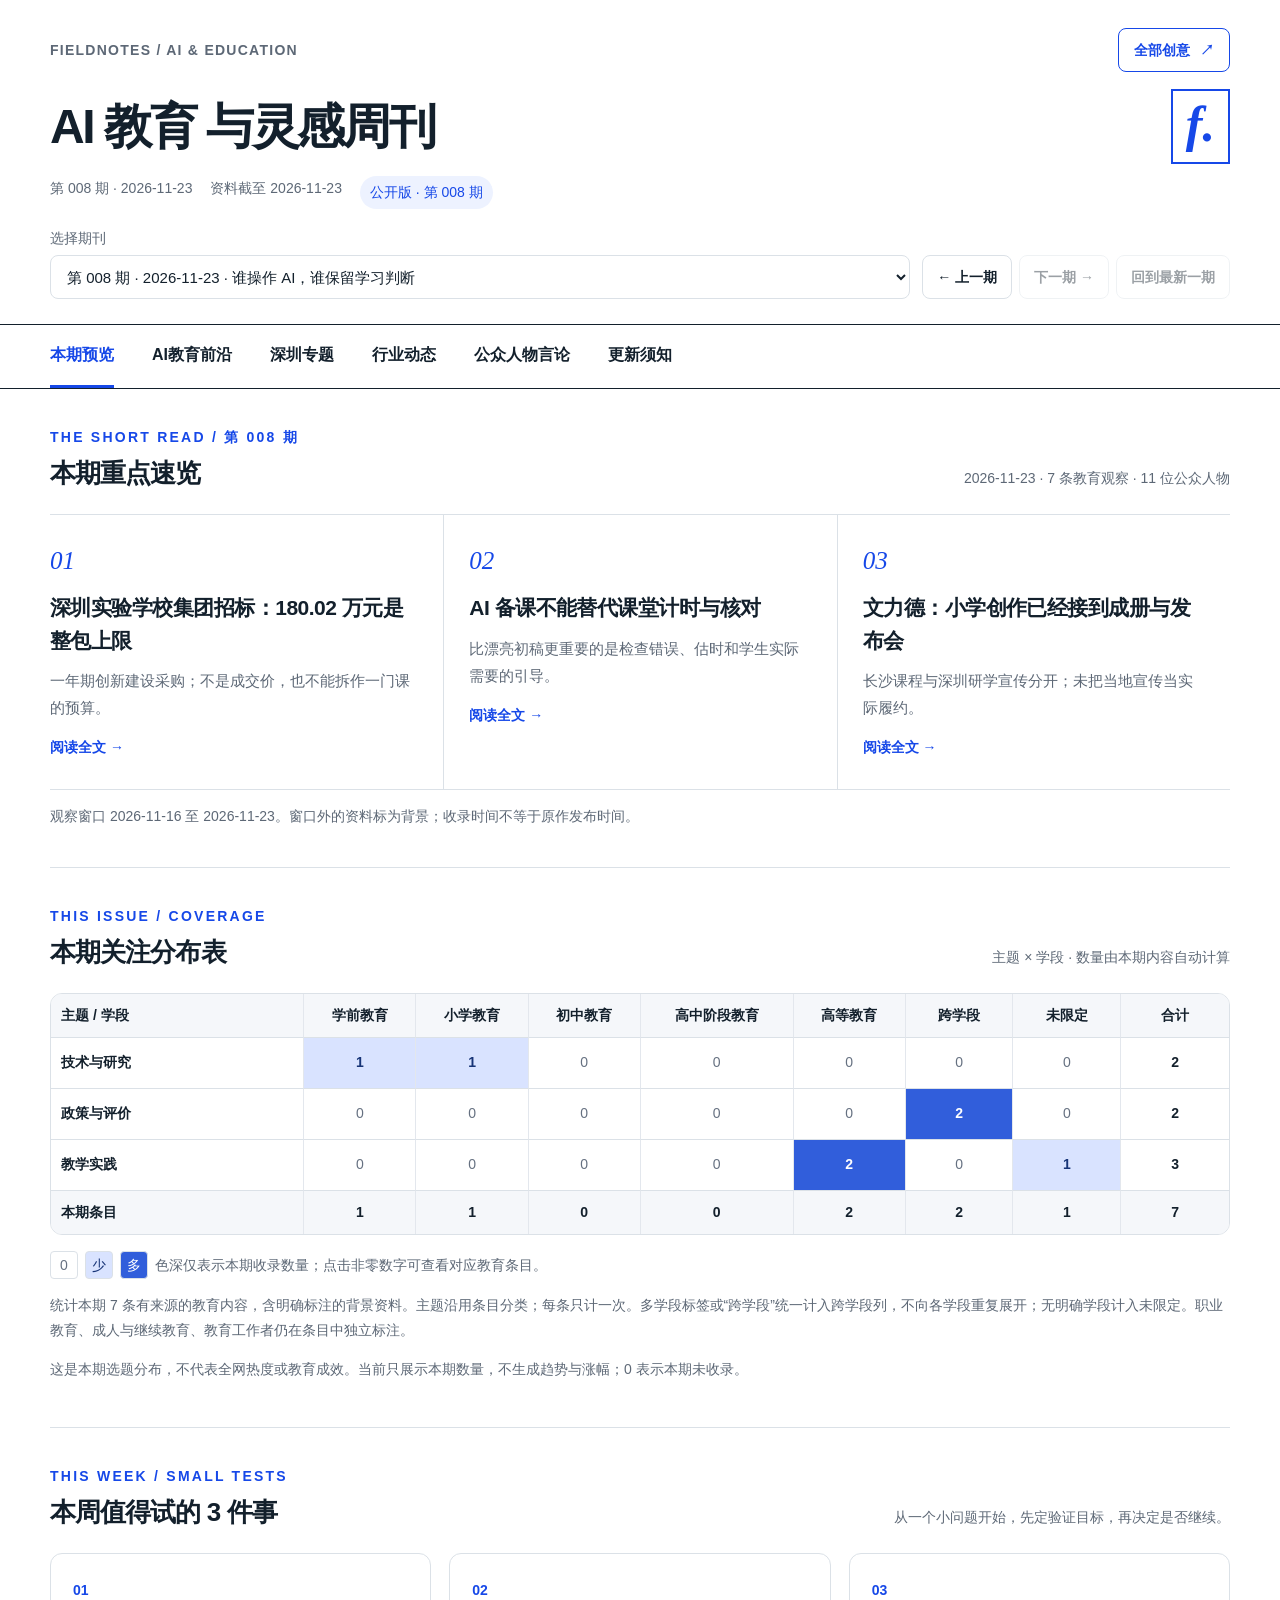
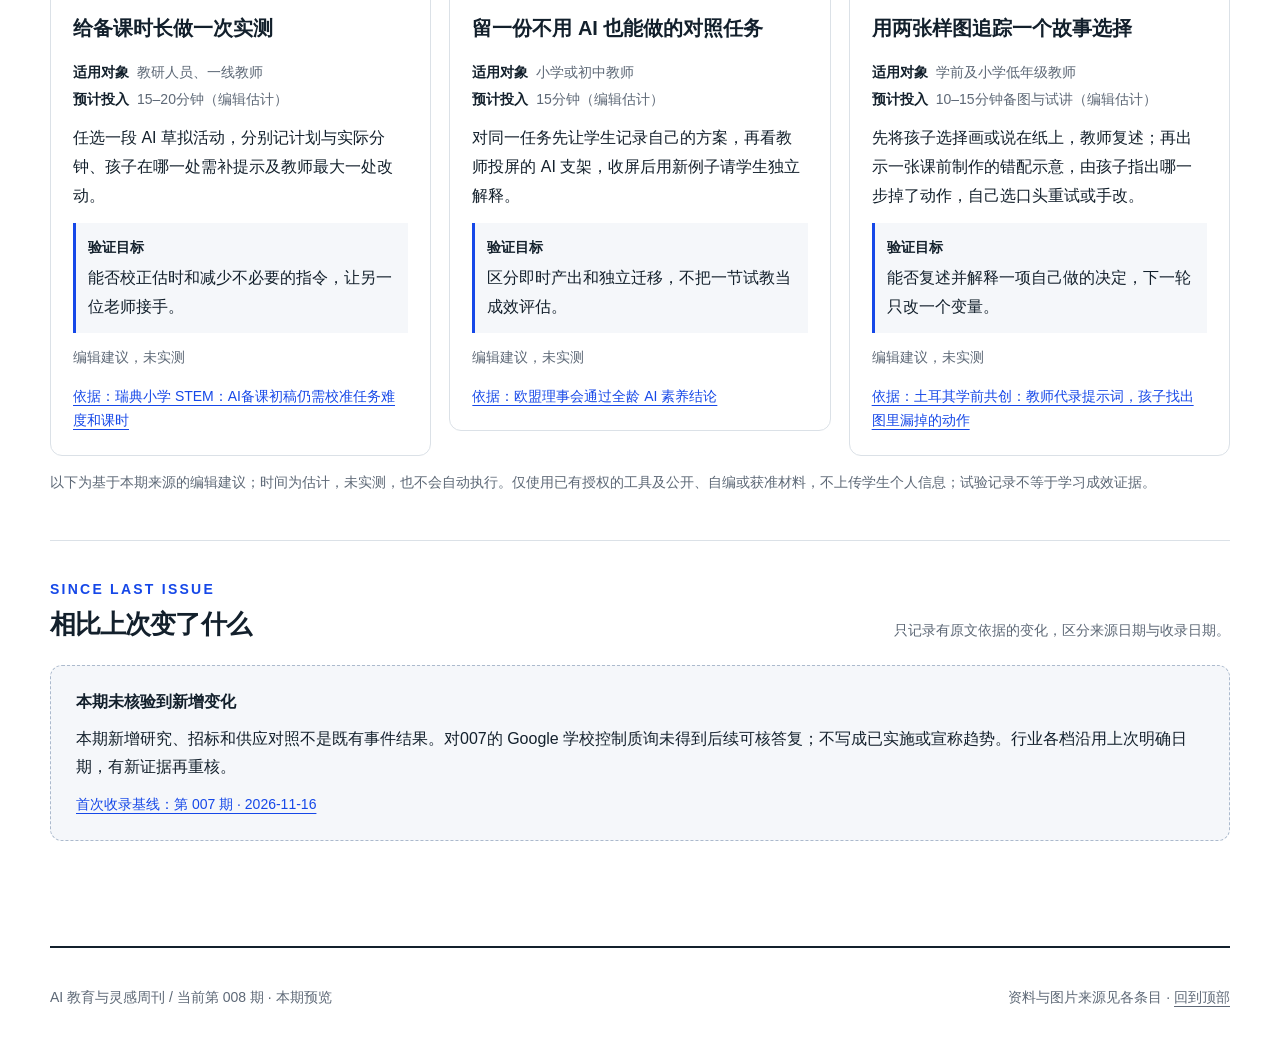
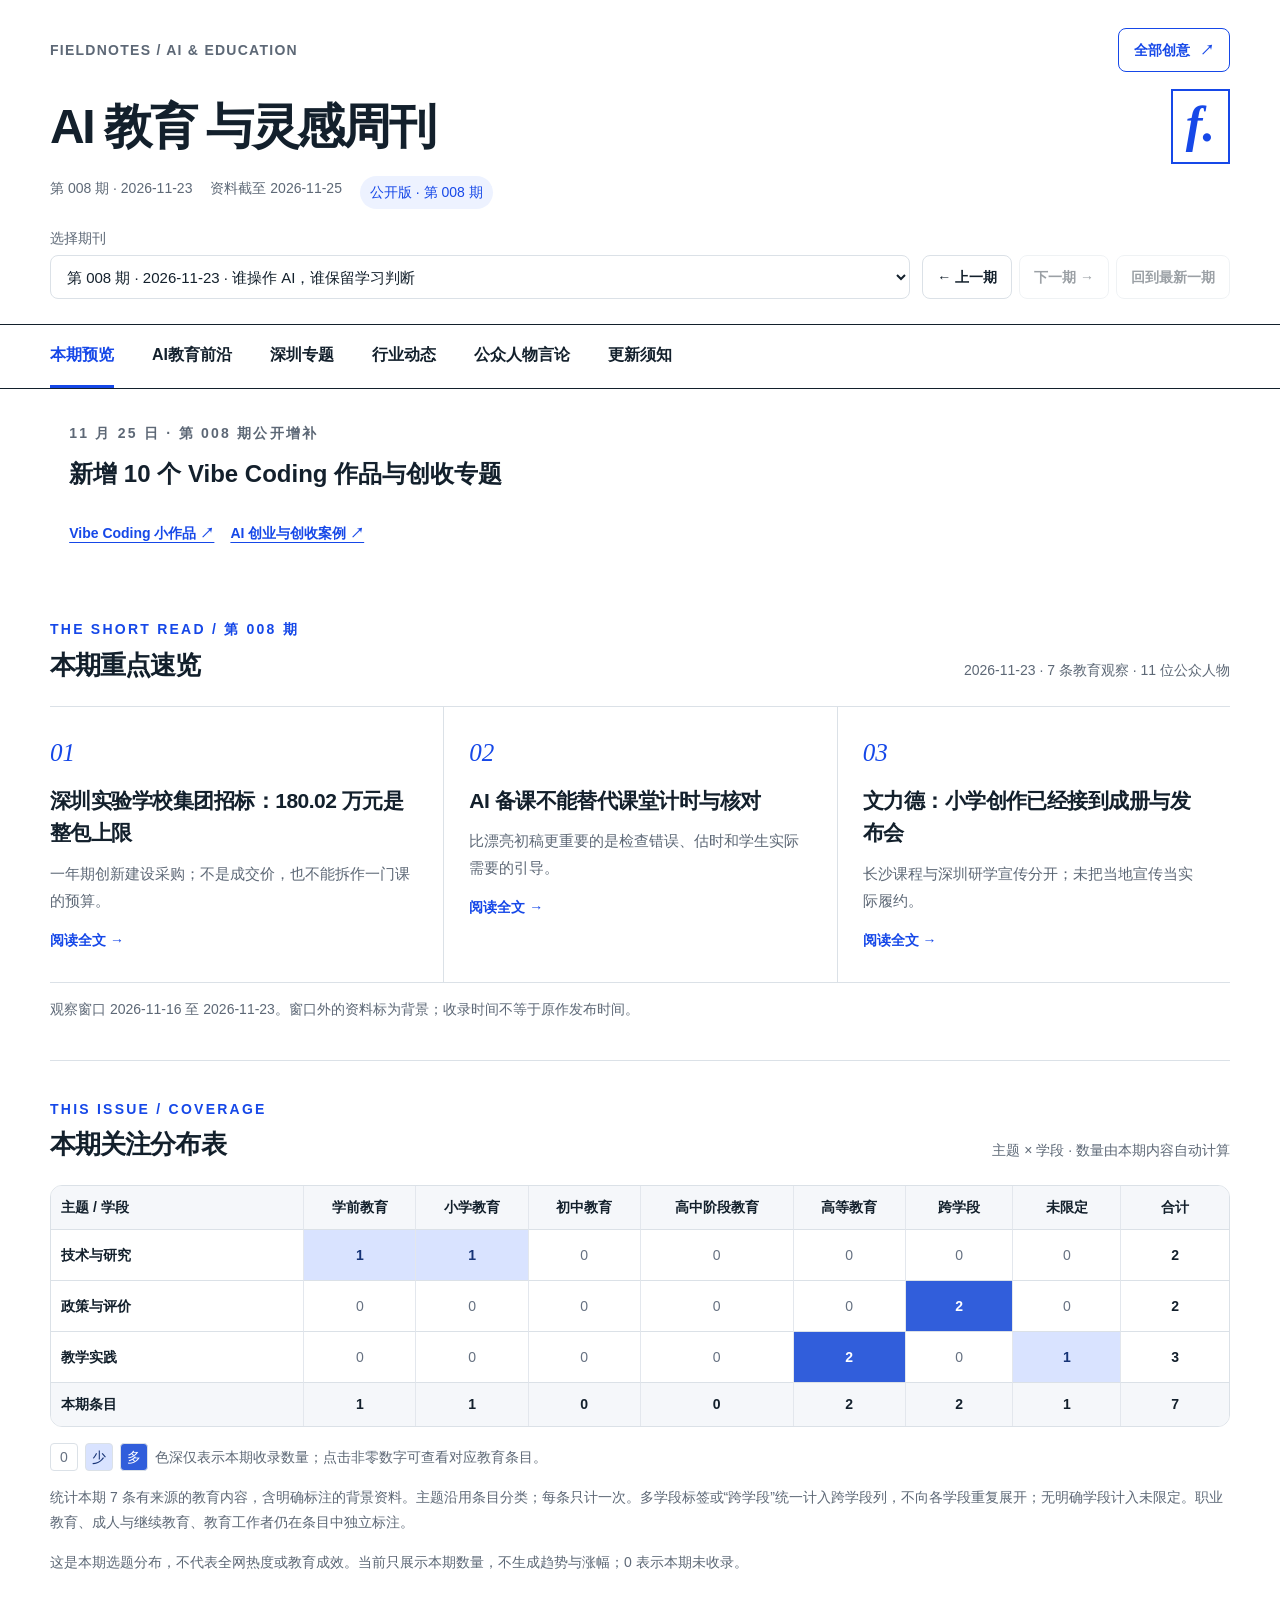
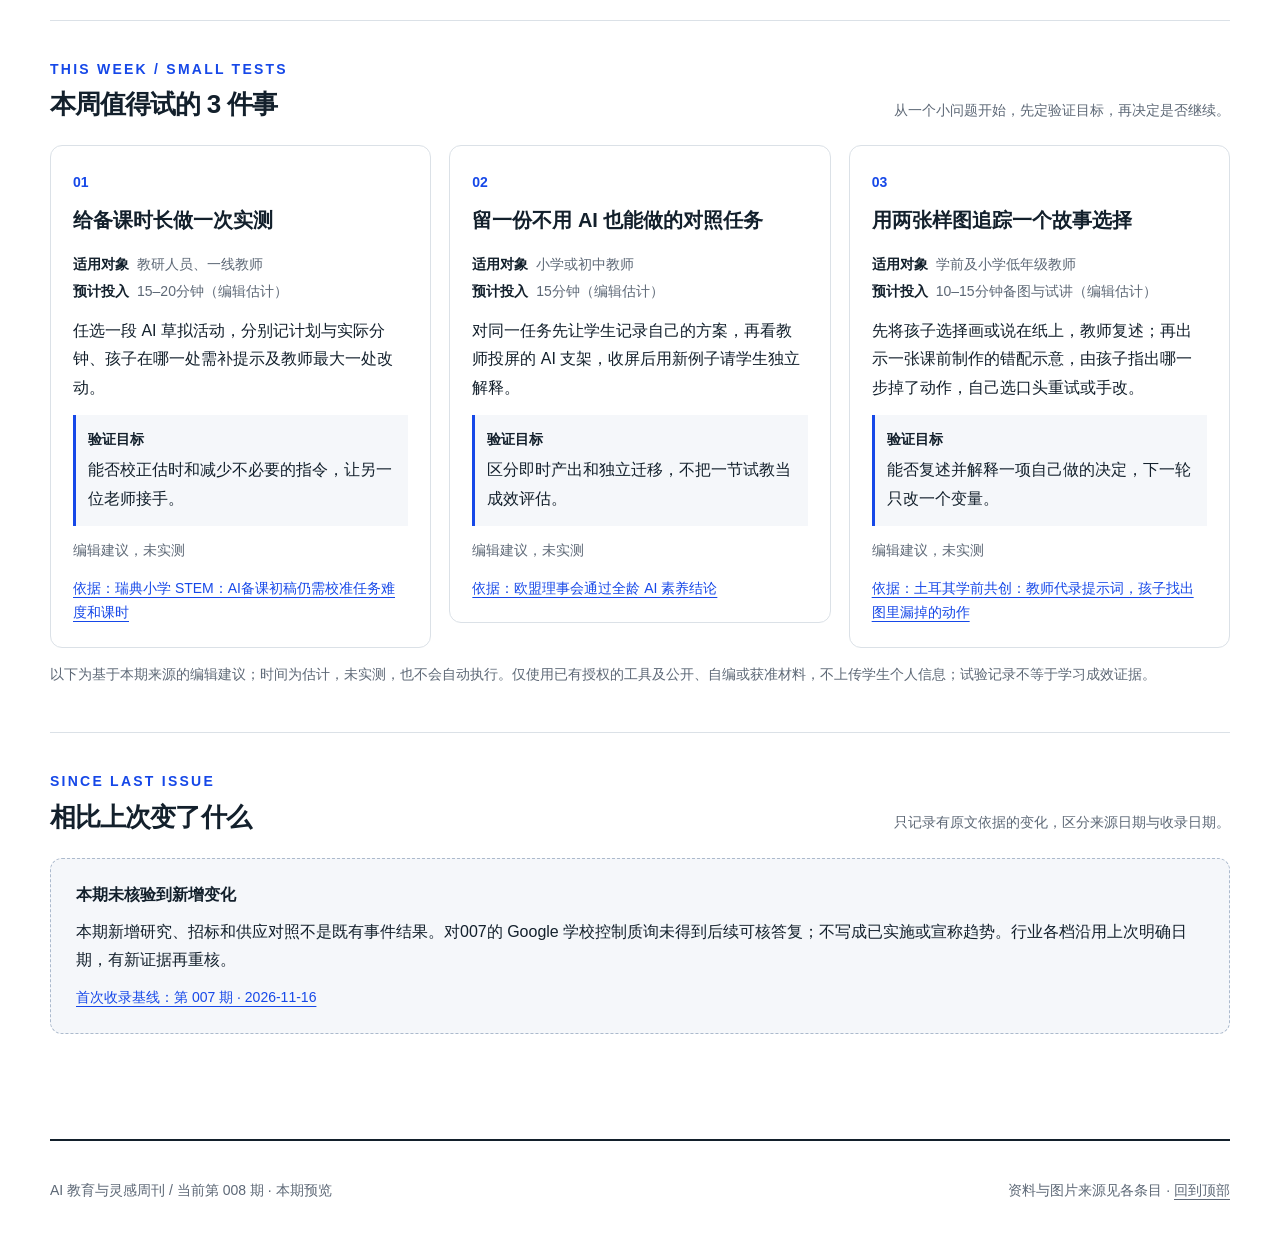
